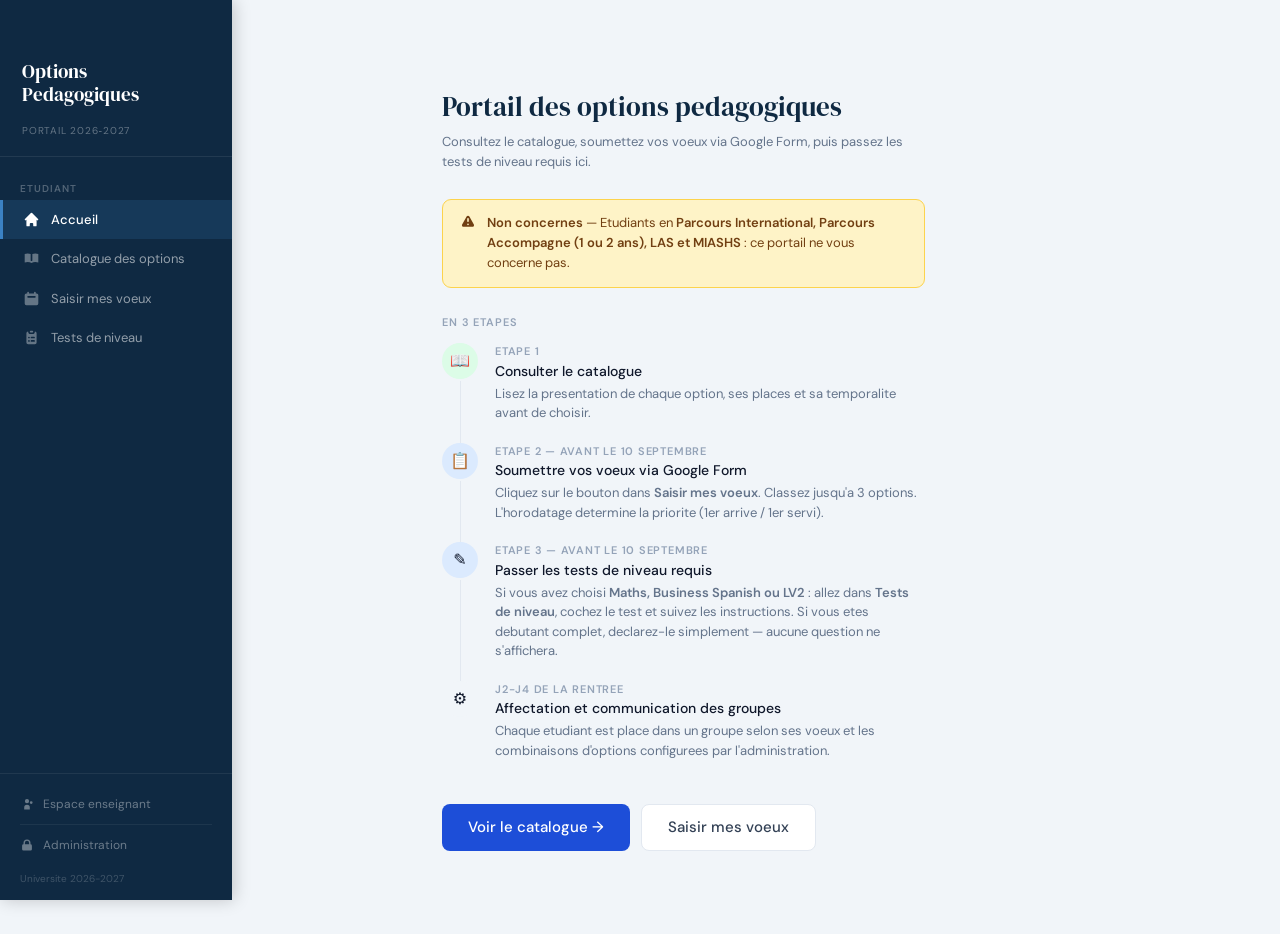
==== docs/plateforme_options.html @ 9e050ef3 "Add files via upload" ====
<!DOCTYPE html>
<html xmlns="http://www.w3.org/1999/xhtml" lang="en" xml:lang="en"><head>

<meta charset="utf-8">
<meta name="generator" content="quarto-1.8.25">

<meta name="viewport" content="width=device-width, initial-scale=1.0, user-scalable=yes">


<title>Portail Options Pédagogiques 2026-2027 – Options Pédagogiques 2026-2027</title>
<style>
code{white-space: pre-wrap;}
span.smallcaps{font-variant: small-caps;}
div.columns{display: flex; gap: min(4vw, 1.5em);}
div.column{flex: auto; overflow-x: auto;}
div.hanging-indent{margin-left: 1.5em; text-indent: -1.5em;}
ul.task-list{list-style: none;}
ul.task-list li input[type="checkbox"] {
width: 0.8em;
margin: 0 0.8em 0.2em -1em;  vertical-align: middle;
}
</style>


<script>const headroomChanged = new CustomEvent("quarto-hrChanged", {
  detail: {},
  bubbles: true,
  cancelable: false,
  composed: false,
});

const announceDismiss = () => {
  const annEl = window.document.getElementById("quarto-announcement");
  if (annEl) {
    annEl.remove();

    const annId = annEl.getAttribute("data-announcement-id");
    window.localStorage.setItem(`quarto-announce-${annId}`, "true");
  }
};

const announceRegister = () => {
  const annEl = window.document.getElementById("quarto-announcement");
  if (annEl) {
    const annId = annEl.getAttribute("data-announcement-id");
    const isDismissed =
      window.localStorage.getItem(`quarto-announce-${annId}`) || false;
    if (isDismissed) {
      announceDismiss();
      return;
    } else {
      annEl.classList.remove("hidden");
    }

    const actionEl = annEl.querySelector(".quarto-announcement-action");
    if (actionEl) {
      actionEl.addEventListener("click", function (e) {
        e.preventDefault();
        // Hide the bar immediately
        announceDismiss();
      });
    }
  }
};

window.document.addEventListener("DOMContentLoaded", function () {
  let init = false;

  announceRegister();

  // Manage the back to top button, if one is present.
  let lastScrollTop = window.pageYOffset || document.documentElement.scrollTop;
  const scrollDownBuffer = 5;
  const scrollUpBuffer = 35;
  const btn = document.getElementById("quarto-back-to-top");
  const hideBackToTop = () => {
    btn.style.display = "none";
  };
  const showBackToTop = () => {
    btn.style.display = "inline-block";
  };
  if (btn) {
    window.document.addEventListener(
      "scroll",
      function () {
        const currentScrollTop =
          window.pageYOffset || document.documentElement.scrollTop;

        // Shows and hides the button 'intelligently' as the user scrolls
        if (currentScrollTop - scrollDownBuffer > lastScrollTop) {
          hideBackToTop();
          lastScrollTop = currentScrollTop <= 0 ? 0 : currentScrollTop;
        } else if (currentScrollTop < lastScrollTop - scrollUpBuffer) {
          showBackToTop();
          lastScrollTop = currentScrollTop <= 0 ? 0 : currentScrollTop;
        }

        // Show the button at the bottom, hides it at the top
        if (currentScrollTop <= 0) {
          hideBackToTop();
        } else if (
          window.innerHeight + currentScrollTop >=
          document.body.offsetHeight
        ) {
          showBackToTop();
        }
      },
      false
    );
  }

  function throttle(func, wait) {
    var timeout;
    return function () {
      const context = this;
      const args = arguments;
      const later = function () {
        clearTimeout(timeout);
        timeout = null;
        func.apply(context, args);
      };

      if (!timeout) {
        timeout = setTimeout(later, wait);
      }
    };
  }

  function headerOffset() {
    // Set an offset if there is are fixed top navbar
    const headerEl = window.document.querySelector("header.fixed-top");
    if (headerEl) {
      return headerEl.clientHeight;
    } else {
      return 0;
    }
  }

  function footerOffset() {
    const footerEl = window.document.querySelector("footer.footer");
    if (footerEl) {
      return footerEl.clientHeight;
    } else {
      return 0;
    }
  }

  function dashboardOffset() {
    const dashboardNavEl = window.document.getElementById(
      "quarto-dashboard-header"
    );
    if (dashboardNavEl !== null) {
      return dashboardNavEl.clientHeight;
    } else {
      return 0;
    }
  }

  function updateDocumentOffsetWithoutAnimation() {
    updateDocumentOffset(false);
  }

  function updateDocumentOffset(animated) {
    // set body offset
    const topOffset = headerOffset();
    const bodyOffset = topOffset + footerOffset() + dashboardOffset();
    const bodyEl = window.document.body;
    bodyEl.setAttribute("data-bs-offset", topOffset);
    bodyEl.style.paddingTop = topOffset + "px";

    // deal with sidebar offsets
    const sidebars = window.document.querySelectorAll(
      ".sidebar, .headroom-target"
    );
    sidebars.forEach((sidebar) => {
      if (!animated) {
        sidebar.classList.add("notransition");
        // Remove the no transition class after the animation has time to complete
        setTimeout(function () {
          sidebar.classList.remove("notransition");
        }, 201);
      }

      if (window.Headroom && sidebar.classList.contains("sidebar-unpinned")) {
        sidebar.style.top = "0";
        sidebar.style.maxHeight = "100vh";
      } else {
        sidebar.style.top = topOffset + "px";
        sidebar.style.maxHeight = "calc(100vh - " + topOffset + "px)";
      }
    });

    // allow space for footer
    const mainContainer = window.document.querySelector(".quarto-container");
    if (mainContainer) {
      mainContainer.style.minHeight = "calc(100vh - " + bodyOffset + "px)";
    }

    // link offset
    let linkStyle = window.document.querySelector("#quarto-target-style");
    if (!linkStyle) {
      linkStyle = window.document.createElement("style");
      linkStyle.setAttribute("id", "quarto-target-style");
      window.document.head.appendChild(linkStyle);
    }
    while (linkStyle.firstChild) {
      linkStyle.removeChild(linkStyle.firstChild);
    }
    if (topOffset > 0) {
      linkStyle.appendChild(
        window.document.createTextNode(`
      section:target::before {
        content: "";
        display: block;
        height: ${topOffset}px;
        margin: -${topOffset}px 0 0;
      }`)
      );
    }
    if (init) {
      window.dispatchEvent(headroomChanged);
    }
    init = true;
  }

  // initialize headroom
  var header = window.document.querySelector("#quarto-header");
  if (header && window.Headroom) {
    const headroom = new window.Headroom(header, {
      tolerance: 5,
      onPin: function () {
        const sidebars = window.document.querySelectorAll(
          ".sidebar, .headroom-target"
        );
        sidebars.forEach((sidebar) => {
          sidebar.classList.remove("sidebar-unpinned");
        });
        updateDocumentOffset();
      },
      onUnpin: function () {
        const sidebars = window.document.querySelectorAll(
          ".sidebar, .headroom-target"
        );
        sidebars.forEach((sidebar) => {
          sidebar.classList.add("sidebar-unpinned");
        });
        updateDocumentOffset();
      },
    });
    headroom.init();

    let frozen = false;
    window.quartoToggleHeadroom = function () {
      if (frozen) {
        headroom.unfreeze();
        frozen = false;
      } else {
        headroom.freeze();
        frozen = true;
      }
    };
  }

  window.addEventListener(
    "hashchange",
    function (e) {
      if (
        getComputedStyle(document.documentElement).scrollBehavior !== "smooth"
      ) {
        window.scrollTo(0, window.pageYOffset - headerOffset());
      }
    },
    false
  );

  // Observe size changed for the header
  const headerEl = window.document.querySelector("header.fixed-top");
  if (headerEl && window.ResizeObserver) {
    const observer = new window.ResizeObserver(() => {
      setTimeout(updateDocumentOffsetWithoutAnimation, 0);
    });
    observer.observe(headerEl, {
      attributes: true,
      childList: true,
      characterData: true,
    });
  } else {
    window.addEventListener(
      "resize",
      throttle(updateDocumentOffsetWithoutAnimation, 50)
    );
  }
  setTimeout(updateDocumentOffsetWithoutAnimation, 250);

  // fixup index.html links if we aren't on the filesystem
  if (window.location.protocol !== "file:") {
    const links = window.document.querySelectorAll("a");
    for (let i = 0; i < links.length; i++) {
      if (links[i].href) {
        links[i].dataset.originalHref = links[i].href;
        links[i].href = links[i].href.replace(/\/index\.html/, "/");
      }
    }

    // Fixup any sharing links that require urls
    // Append url to any sharing urls
    const sharingLinks = window.document.querySelectorAll(
      "a.sidebar-tools-main-item, a.quarto-navigation-tool, a.quarto-navbar-tools, a.quarto-navbar-tools-item"
    );
    for (let i = 0; i < sharingLinks.length; i++) {
      const sharingLink = sharingLinks[i];
      const href = sharingLink.getAttribute("href");
      if (href) {
        sharingLink.setAttribute(
          "href",
          href.replace("|url|", window.location.href)
        );
      }
    }

    // Scroll the active navigation item into view, if necessary
    const navSidebar = window.document.querySelector("nav#quarto-sidebar");
    if (navSidebar) {
      // Find the active item
      const activeItem = navSidebar.querySelector("li.sidebar-item a.active");
      if (activeItem) {
        // Wait for the scroll height and height to resolve by observing size changes on the
        // nav element that is scrollable
        const resizeObserver = new ResizeObserver((_entries) => {
          // The bottom of the element
          const elBottom = activeItem.offsetTop;
          const viewBottom = navSidebar.scrollTop + navSidebar.clientHeight;

          // The element height and scroll height are the same, then we are still loading
          if (viewBottom !== navSidebar.scrollHeight) {
            // Determine if the item isn't visible and scroll to it
            if (elBottom >= viewBottom) {
              navSidebar.scrollTop = elBottom;
            }

            // stop observing now since we've completed the scroll
            resizeObserver.unobserve(navSidebar);
          }
        });
        resizeObserver.observe(navSidebar);
      }
    }
  }
});
</script>
<script>/*!
 * clipboard.js v2.0.11
 * https://clipboardjs.com/
 *
 * Licensed MIT © Zeno Rocha
 */
!function(t,e){"object"==typeof exports&&"object"==typeof module?module.exports=e():"function"==typeof define&&define.amd?define([],e):"object"==typeof exports?exports.ClipboardJS=e():t.ClipboardJS=e()}(this,function(){return n={686:function(t,e,n){"use strict";n.d(e,{default:function(){return b}});var e=n(279),i=n.n(e),e=n(370),u=n.n(e),e=n(817),r=n.n(e);function c(t){try{return document.execCommand(t)}catch(t){return}}var a=function(t){t=r()(t);return c("cut"),t};function o(t,e){var n,o,t=(n=t,o="rtl"===document.documentElement.getAttribute("dir"),(t=document.createElement("textarea")).style.fontSize="12pt",t.style.border="0",t.style.padding="0",t.style.margin="0",t.style.position="absolute",t.style[o?"right":"left"]="-9999px",o=window.pageYOffset||document.documentElement.scrollTop,t.style.top="".concat(o,"px"),t.setAttribute("readonly",""),t.value=n,t);return e.container.appendChild(t),e=r()(t),c("copy"),t.remove(),e}var f=function(t){var e=1<arguments.length&&void 0!==arguments[1]?arguments[1]:{container:document.body},n="";return"string"==typeof t?n=o(t,e):t instanceof HTMLInputElement&&!["text","search","url","tel","password"].includes(null==t?void 0:t.type)?n=o(t.value,e):(n=r()(t),c("copy")),n};function l(t){return(l="function"==typeof Symbol&&"symbol"==typeof Symbol.iterator?function(t){return typeof t}:function(t){return t&&"function"==typeof Symbol&&t.constructor===Symbol&&t!==Symbol.prototype?"symbol":typeof t})(t)}var s=function(){var t=0<arguments.length&&void 0!==arguments[0]?arguments[0]:{},e=t.action,n=void 0===e?"copy":e,o=t.container,e=t.target,t=t.text;if("copy"!==n&&"cut"!==n)throw new Error('Invalid "action" value, use either "copy" or "cut"');if(void 0!==e){if(!e||"object"!==l(e)||1!==e.nodeType)throw new Error('Invalid "target" value, use a valid Element');if("copy"===n&&e.hasAttribute("disabled"))throw new Error('Invalid "target" attribute. Please use "readonly" instead of "disabled" attribute');if("cut"===n&&(e.hasAttribute("readonly")||e.hasAttribute("disabled")))throw new Error('Invalid "target" attribute. You can\'t cut text from elements with "readonly" or "disabled" attributes')}return t?f(t,{container:o}):e?"cut"===n?a(e):f(e,{container:o}):void 0};function p(t){return(p="function"==typeof Symbol&&"symbol"==typeof Symbol.iterator?function(t){return typeof t}:function(t){return t&&"function"==typeof Symbol&&t.constructor===Symbol&&t!==Symbol.prototype?"symbol":typeof t})(t)}function d(t,e){for(var n=0;n<e.length;n++){var o=e[n];o.enumerable=o.enumerable||!1,o.configurable=!0,"value"in o&&(o.writable=!0),Object.defineProperty(t,o.key,o)}}function y(t,e){return(y=Object.setPrototypeOf||function(t,e){return t.__proto__=e,t})(t,e)}function h(n){var o=function(){if("undefined"==typeof Reflect||!Reflect.construct)return!1;if(Reflect.construct.sham)return!1;if("function"==typeof Proxy)return!0;try{return Date.prototype.toString.call(Reflect.construct(Date,[],function(){})),!0}catch(t){return!1}}();return function(){var t,e=v(n);return t=o?(t=v(this).constructor,Reflect.construct(e,arguments,t)):e.apply(this,arguments),e=this,!(t=t)||"object"!==p(t)&&"function"!=typeof t?function(t){if(void 0!==t)return t;throw new ReferenceError("this hasn't been initialised - super() hasn't been called")}(e):t}}function v(t){return(v=Object.setPrototypeOf?Object.getPrototypeOf:function(t){return t.__proto__||Object.getPrototypeOf(t)})(t)}function m(t,e){t="data-clipboard-".concat(t);if(e.hasAttribute(t))return e.getAttribute(t)}var b=function(){!function(t,e){if("function"!=typeof e&&null!==e)throw new TypeError("Super expression must either be null or a function");t.prototype=Object.create(e&&e.prototype,{constructor:{value:t,writable:!0,configurable:!0}}),e&&y(t,e)}(r,i());var t,e,n,o=h(r);function r(t,e){var n;return function(t){if(!(t instanceof r))throw new TypeError("Cannot call a class as a function")}(this),(n=o.call(this)).resolveOptions(e),n.listenClick(t),n}return t=r,n=[{key:"copy",value:function(t){var e=1<arguments.length&&void 0!==arguments[1]?arguments[1]:{container:document.body};return f(t,e)}},{key:"cut",value:function(t){return a(t)}},{key:"isSupported",value:function(){var t=0<arguments.length&&void 0!==arguments[0]?arguments[0]:["copy","cut"],t="string"==typeof t?[t]:t,e=!!document.queryCommandSupported;return t.forEach(function(t){e=e&&!!document.queryCommandSupported(t)}),e}}],(e=[{key:"resolveOptions",value:function(){var t=0<arguments.length&&void 0!==arguments[0]?arguments[0]:{};this.action="function"==typeof t.action?t.action:this.defaultAction,this.target="function"==typeof t.target?t.target:this.defaultTarget,this.text="function"==typeof t.text?t.text:this.defaultText,this.container="object"===p(t.container)?t.container:document.body}},{key:"listenClick",value:function(t){var e=this;this.listener=u()(t,"click",function(t){return e.onClick(t)})}},{key:"onClick",value:function(t){var e=t.delegateTarget||t.currentTarget,n=this.action(e)||"copy",t=s({action:n,container:this.container,target:this.target(e),text:this.text(e)});this.emit(t?"success":"error",{action:n,text:t,trigger:e,clearSelection:function(){e&&e.focus(),window.getSelection().removeAllRanges()}})}},{key:"defaultAction",value:function(t){return m("action",t)}},{key:"defaultTarget",value:function(t){t=m("target",t);if(t)return document.querySelector(t)}},{key:"defaultText",value:function(t){return m("text",t)}},{key:"destroy",value:function(){this.listener.destroy()}}])&&d(t.prototype,e),n&&d(t,n),r}()},828:function(t){var e;"undefined"==typeof Element||Element.prototype.matches||((e=Element.prototype).matches=e.matchesSelector||e.mozMatchesSelector||e.msMatchesSelector||e.oMatchesSelector||e.webkitMatchesSelector),t.exports=function(t,e){for(;t&&9!==t.nodeType;){if("function"==typeof t.matches&&t.matches(e))return t;t=t.parentNode}}},438:function(t,e,n){var u=n(828);function i(t,e,n,o,r){var i=function(e,n,t,o){return function(t){t.delegateTarget=u(t.target,n),t.delegateTarget&&o.call(e,t)}}.apply(this,arguments);return t.addEventListener(n,i,r),{destroy:function(){t.removeEventListener(n,i,r)}}}t.exports=function(t,e,n,o,r){return"function"==typeof t.addEventListener?i.apply(null,arguments):"function"==typeof n?i.bind(null,document).apply(null,arguments):("string"==typeof t&&(t=document.querySelectorAll(t)),Array.prototype.map.call(t,function(t){return i(t,e,n,o,r)}))}},879:function(t,n){n.node=function(t){return void 0!==t&&t instanceof HTMLElement&&1===t.nodeType},n.nodeList=function(t){var e=Object.prototype.toString.call(t);return void 0!==t&&("[object NodeList]"===e||"[object HTMLCollection]"===e)&&"length"in t&&(0===t.length||n.node(t[0]))},n.string=function(t){return"string"==typeof t||t instanceof String},n.fn=function(t){return"[object Function]"===Object.prototype.toString.call(t)}},370:function(t,e,n){var f=n(879),l=n(438);t.exports=function(t,e,n){if(!t&&!e&&!n)throw new Error("Missing required arguments");if(!f.string(e))throw new TypeError("Second argument must be a String");if(!f.fn(n))throw new TypeError("Third argument must be a Function");if(f.node(t))return c=e,a=n,(u=t).addEventListener(c,a),{destroy:function(){u.removeEventListener(c,a)}};if(f.nodeList(t))return o=t,r=e,i=n,Array.prototype.forEach.call(o,function(t){t.addEventListener(r,i)}),{destroy:function(){Array.prototype.forEach.call(o,function(t){t.removeEventListener(r,i)})}};if(f.string(t))return t=t,e=e,n=n,l(document.body,t,e,n);throw new TypeError("First argument must be a String, HTMLElement, HTMLCollection, or NodeList");var o,r,i,u,c,a}},817:function(t){t.exports=function(t){var e,n="SELECT"===t.nodeName?(t.focus(),t.value):"INPUT"===t.nodeName||"TEXTAREA"===t.nodeName?((e=t.hasAttribute("readonly"))||t.setAttribute("readonly",""),t.select(),t.setSelectionRange(0,t.value.length),e||t.removeAttribute("readonly"),t.value):(t.hasAttribute("contenteditable")&&t.focus(),n=window.getSelection(),(e=document.createRange()).selectNodeContents(t),n.removeAllRanges(),n.addRange(e),n.toString());return n}},279:function(t){function e(){}e.prototype={on:function(t,e,n){var o=this.e||(this.e={});return(o[t]||(o[t]=[])).push({fn:e,ctx:n}),this},once:function(t,e,n){var o=this;function r(){o.off(t,r),e.apply(n,arguments)}return r._=e,this.on(t,r,n)},emit:function(t){for(var e=[].slice.call(arguments,1),n=((this.e||(this.e={}))[t]||[]).slice(),o=0,r=n.length;o<r;o++)n[o].fn.apply(n[o].ctx,e);return this},off:function(t,e){var n=this.e||(this.e={}),o=n[t],r=[];if(o&&e)for(var i=0,u=o.length;i<u;i++)o[i].fn!==e&&o[i].fn._!==e&&r.push(o[i]);return r.length?n[t]=r:delete n[t],this}},t.exports=e,t.exports.TinyEmitter=e}},r={},o.n=function(t){var e=t&&t.__esModule?function(){return t.default}:function(){return t};return o.d(e,{a:e}),e},o.d=function(t,e){for(var n in e)o.o(e,n)&&!o.o(t,n)&&Object.defineProperty(t,n,{enumerable:!0,get:e[n]})},o.o=function(t,e){return Object.prototype.hasOwnProperty.call(t,e)},o(686).default;function o(t){if(r[t])return r[t].exports;var e=r[t]={exports:{}};return n[t](e,e.exports,o),e.exports}var n,r});</script>
<script>/*! @algolia/autocomplete-js 1.19.1 | MIT License | © Algolia, Inc. and contributors | https://github.com/algolia/autocomplete */
!function(e,t){"object"==typeof exports&&"undefined"!=typeof module?t(exports):"function"==typeof define&&define.amd?define(["exports"],t):t((e="undefined"!=typeof globalThis?globalThis:e||self)["@algolia/autocomplete-js"]={})}(this,(function(e){"use strict";function t(e,t){var n=Object.keys(e);if(Object.getOwnPropertySymbols){var r=Object.getOwnPropertySymbols(e);t&&(r=r.filter((function(t){return Object.getOwnPropertyDescriptor(e,t).enumerable}))),n.push.apply(n,r)}return n}function n(e){for(var n=1;n<arguments.length;n++){var r=null!=arguments[n]?arguments[n]:{};n%2?t(Object(r),!0).forEach((function(t){o(e,t,r[t])})):Object.getOwnPropertyDescriptors?Object.defineProperties(e,Object.getOwnPropertyDescriptors(r)):t(Object(r)).forEach((function(t){Object.defineProperty(e,t,Object.getOwnPropertyDescriptor(r,t))}))}return e}function r(e){return r="function"==typeof Symbol&&"symbol"==typeof Symbol.iterator?function(e){return typeof e}:function(e){return e&&"function"==typeof Symbol&&e.constructor===Symbol&&e!==Symbol.prototype?"symbol":typeof e},r(e)}function o(e,t,n){return(t=function(e){var t=function(e,t){if("object"!=typeof e||null===e)return e;var n=e[Symbol.toPrimitive];if(void 0!==n){var r=n.call(e,t||"default");if("object"!=typeof r)return r;throw new TypeError("@@toPrimitive must return a primitive value.")}return("string"===t?String:Number)(e)}(e,"string");return"symbol"==typeof t?t:String(t)}(t))in e?Object.defineProperty(e,t,{value:n,enumerable:!0,configurable:!0,writable:!0}):e[t]=n,e}function i(){return i=Object.assign?Object.assign.bind():function(e){for(var t=1;t<arguments.length;t++){var n=arguments[t];for(var r in n)Object.prototype.hasOwnProperty.call(n,r)&&(e[r]=n[r])}return e},i.apply(this,arguments)}function u(e,t){if(null==e)return{};var n,r,o=function(e,t){if(null==e)return{};var n,r,o={},i=Object.keys(e);for(r=0;r<i.length;r++)n=i[r],t.indexOf(n)>=0||(o[n]=e[n]);return o}(e,t);if(Object.getOwnPropertySymbols){var i=Object.getOwnPropertySymbols(e);for(r=0;r<i.length;r++)n=i[r],t.indexOf(n)>=0||Object.prototype.propertyIsEnumerable.call(e,n)&&(o[n]=e[n])}return o}function a(e,t){return function(e){if(Array.isArray(e))return e}(e)||function(e,t){var n=null==e?null:"undefined"!=typeof Symbol&&e[Symbol.iterator]||e["@@iterator"];if(null!=n){var r,o,i,u,a=[],l=!0,c=!1;try{if(i=(n=n.call(e)).next,0===t){if(Object(n)!==n)return;l=!1}else for(;!(l=(r=i.call(n)).done)&&(a.push(r.value),a.length!==t);l=!0);}catch(e){c=!0,o=e}finally{try{if(!l&&null!=n.return&&(u=n.return(),Object(u)!==u))return}finally{if(c)throw o}}return a}}(e,t)||c(e,t)||function(){throw new TypeError("Invalid attempt to destructure non-iterable instance.\nIn order to be iterable, non-array objects must have a [Symbol.iterator]() method.")}()}function l(e){return function(e){if(Array.isArray(e))return s(e)}(e)||function(e){if("undefined"!=typeof Symbol&&null!=e[Symbol.iterator]||null!=e["@@iterator"])return Array.from(e)}(e)||c(e)||function(){throw new TypeError("Invalid attempt to spread non-iterable instance.\nIn order to be iterable, non-array objects must have a [Symbol.iterator]() method.")}()}function c(e,t){if(e){if("string"==typeof e)return s(e,t);var n=Object.prototype.toString.call(e).slice(8,-1);return"Object"===n&&e.constructor&&(n=e.constructor.name),"Map"===n||"Set"===n?Array.from(e):"Arguments"===n||/^(?:Ui|I)nt(?:8|16|32)(?:Clamped)?Array$/.test(n)?s(e,t):void 0}}function s(e,t){(null==t||t>e.length)&&(t=e.length);for(var n=0,r=new Array(t);n<t;n++)r[n]=e[n];return r}function f(e){return{current:e}}function p(e,t){var n=void 0;return function(){for(var r=arguments.length,o=new Array(r),i=0;i<r;i++)o[i]=arguments[i];n&&clearTimeout(n),n=setTimeout((function(){return e.apply(void 0,o)}),t)}}function m(e){return e.reduce((function(e,t){return e.concat(t)}),[])}var v=0;function d(){return"autocomplete-".concat(v++)}function y(e,t){return t.reduce((function(e,t){return e&&e[t]}),e)}function b(e){return 0===e.collections.length?0:e.collections.reduce((function(e,t){return e+t.items.length}),0)}function g(e){return e!==Object(e)}function h(e,t){if(e===t)return!0;if(g(e)||g(t)||"function"==typeof e||"function"==typeof t)return e===t;if(Object.keys(e).length!==Object.keys(t).length)return!1;for(var n=0,r=Object.keys(e);n<r.length;n++){var o=r[n];if(!(o in t))return!1;if(!h(e[o],t[o]))return!1}return!0}var _=function(){};var O="1.19.1",S=[{segment:"autocomplete-core",version:O}];function j(e){var t=e.item,n=e.items,r=void 0===n?[]:n;return{index:t.__autocomplete_indexName,items:[t],positions:[1+r.findIndex((function(e){return e.objectID===t.objectID}))],queryID:t.__autocomplete_queryID,algoliaSource:["autocomplete"]}}function P(e,t){return function(e){if(Array.isArray(e))return e}(e)||function(e,t){var n=null==e?null:"undefined"!=typeof Symbol&&e[Symbol.iterator]||e["@@iterator"];if(null!=n){var r,o,i,u,a=[],l=!0,c=!1;try{if(i=(n=n.call(e)).next,0===t){if(Object(n)!==n)return;l=!1}else for(;!(l=(r=i.call(n)).done)&&(a.push(r.value),a.length!==t);l=!0);}catch(e){c=!0,o=e}finally{try{if(!l&&null!=n.return&&(u=n.return(),Object(u)!==u))return}finally{if(c)throw o}}return a}}(e,t)||function(e,t){if(!e)return;if("string"==typeof e)return w(e,t);var n=Object.prototype.toString.call(e).slice(8,-1);"Object"===n&&e.constructor&&(n=e.constructor.name);if("Map"===n||"Set"===n)return Array.from(e);if("Arguments"===n||/^(?:Ui|I)nt(?:8|16|32)(?:Clamped)?Array$/.test(n))return w(e,t)}(e,t)||function(){throw new TypeError("Invalid attempt to destructure non-iterable instance.\nIn order to be iterable, non-array objects must have a [Symbol.iterator]() method.")}()}function w(e,t){(null==t||t>e.length)&&(t=e.length);for(var n=0,r=new Array(t);n<t;n++)r[n]=e[n];return r}var I=["items"],A=["items"];function E(e){return E="function"==typeof Symbol&&"symbol"==typeof Symbol.iterator?function(e){return typeof e}:function(e){return e&&"function"==typeof Symbol&&e.constructor===Symbol&&e!==Symbol.prototype?"symbol":typeof e},E(e)}function D(e){return function(e){if(Array.isArray(e))return C(e)}(e)||function(e){if("undefined"!=typeof Symbol&&null!=e[Symbol.iterator]||null!=e["@@iterator"])return Array.from(e)}(e)||function(e,t){if(!e)return;if("string"==typeof e)return C(e,t);var n=Object.prototype.toString.call(e).slice(8,-1);"Object"===n&&e.constructor&&(n=e.constructor.name);if("Map"===n||"Set"===n)return Array.from(e);if("Arguments"===n||/^(?:Ui|I)nt(?:8|16|32)(?:Clamped)?Array$/.test(n))return C(e,t)}(e)||function(){throw new TypeError("Invalid attempt to spread non-iterable instance.\nIn order to be iterable, non-array objects must have a [Symbol.iterator]() method.")}()}function C(e,t){(null==t||t>e.length)&&(t=e.length);for(var n=0,r=new Array(t);n<t;n++)r[n]=e[n];return r}function k(e,t){if(null==e)return{};var n,r,o=function(e,t){if(null==e)return{};var n,r,o={},i=Object.keys(e);for(r=0;r<i.length;r++)n=i[r],t.indexOf(n)>=0||(o[n]=e[n]);return o}(e,t);if(Object.getOwnPropertySymbols){var i=Object.getOwnPropertySymbols(e);for(r=0;r<i.length;r++)n=i[r],t.indexOf(n)>=0||Object.prototype.propertyIsEnumerable.call(e,n)&&(o[n]=e[n])}return o}function x(e,t){var n=Object.keys(e);if(Object.getOwnPropertySymbols){var r=Object.getOwnPropertySymbols(e);t&&(r=r.filter((function(t){return Object.getOwnPropertyDescriptor(e,t).enumerable}))),n.push.apply(n,r)}return n}function N(e){for(var t=1;t<arguments.length;t++){var n=null!=arguments[t]?arguments[t]:{};t%2?x(Object(n),!0).forEach((function(t){T(e,t,n[t])})):Object.getOwnPropertyDescriptors?Object.defineProperties(e,Object.getOwnPropertyDescriptors(n)):x(Object(n)).forEach((function(t){Object.defineProperty(e,t,Object.getOwnPropertyDescriptor(n,t))}))}return e}function T(e,t,n){return(t=function(e){var t=function(e,t){if("object"!==E(e)||null===e)return e;var n=e[Symbol.toPrimitive];if(void 0!==n){var r=n.call(e,t||"default");if("object"!==E(r))return r;throw new TypeError("@@toPrimitive must return a primitive value.")}return("string"===t?String:Number)(e)}(e,"string");return"symbol"===E(t)?t:String(t)}(t))in e?Object.defineProperty(e,t,{value:n,enumerable:!0,configurable:!0,writable:!0}):e[t]=n,e}function q(e){for(var t=arguments.length>1&&void 0!==arguments[1]?arguments[1]:20,n=[],r=0;r<e.objectIDs.length;r+=t)n.push(N(N({},e),{},{objectIDs:e.objectIDs.slice(r,r+t)}));return n}function B(e){return e.map((function(e){var t=e.items,n=k(e,I);return N(N({},n),{},{objectIDs:(null==t?void 0:t.map((function(e){return e.objectID})))||n.objectIDs})}))}function R(e){var t,n,r,o=(t=P((e.version||"").split(".").map(Number),2),n=t[0],r=t[1],n>=3||2===n&&r>=4||1===n&&r>=10);function i(t,n,r){if(o&&void 0!==r){var i=r[0].__autocomplete_algoliaCredentials,u={"X-Algolia-Application-Id":i.appId,"X-Algolia-API-Key":i.apiKey};e.apply(void 0,[t].concat(D(n),[{headers:u}]))}else e.apply(void 0,[t].concat(D(n)))}return{init:function(t,n){e("init",{appId:t,apiKey:n})},setAuthenticatedUserToken:function(t){e("setAuthenticatedUserToken",t)},setUserToken:function(t){e("setUserToken",t)},clickedObjectIDsAfterSearch:function(){for(var e=arguments.length,t=new Array(e),n=0;n<e;n++)t[n]=arguments[n];t.length>0&&i("clickedObjectIDsAfterSearch",B(t),t[0].items)},clickedObjectIDs:function(){for(var e=arguments.length,t=new Array(e),n=0;n<e;n++)t[n]=arguments[n];t.length>0&&i("clickedObjectIDs",B(t),t[0].items)},clickedFilters:function(){for(var t=arguments.length,n=new Array(t),r=0;r<t;r++)n[r]=arguments[r];n.length>0&&e.apply(void 0,["clickedFilters"].concat(n))},convertedObjectIDsAfterSearch:function(){for(var e=arguments.length,t=new Array(e),n=0;n<e;n++)t[n]=arguments[n];t.length>0&&i("convertedObjectIDsAfterSearch",B(t),t[0].items)},convertedObjectIDs:function(){for(var e=arguments.length,t=new Array(e),n=0;n<e;n++)t[n]=arguments[n];t.length>0&&i("convertedObjectIDs",B(t),t[0].items)},convertedFilters:function(){for(var t=arguments.length,n=new Array(t),r=0;r<t;r++)n[r]=arguments[r];n.length>0&&e.apply(void 0,["convertedFilters"].concat(n))},viewedObjectIDs:function(){for(var e=arguments.length,t=new Array(e),n=0;n<e;n++)t[n]=arguments[n];t.length>0&&t.reduce((function(e,t){var n=t.items,r=k(t,A);return[].concat(D(e),D(q(N(N({},r),{},{objectIDs:(null==n?void 0:n.map((function(e){return e.objectID})))||r.objectIDs})).map((function(e){return{items:n,payload:e}}))))}),[]).forEach((function(e){var t=e.items;return i("viewedObjectIDs",[e.payload],t)}))},viewedFilters:function(){for(var t=arguments.length,n=new Array(t),r=0;r<t;r++)n[r]=arguments[r];n.length>0&&e.apply(void 0,["viewedFilters"].concat(n))}}}function L(e){var t=e.items.reduce((function(e,t){var n;return e[t.__autocomplete_indexName]=(null!==(n=e[t.__autocomplete_indexName])&&void 0!==n?n:[]).concat(t),e}),{});return Object.keys(t).map((function(e){return{index:e,items:t[e],algoliaSource:["autocomplete"]}}))}function F(e){return e.objectID&&e.__autocomplete_indexName&&e.__autocomplete_queryID}function U(e){return U="function"==typeof Symbol&&"symbol"==typeof Symbol.iterator?function(e){return typeof e}:function(e){return e&&"function"==typeof Symbol&&e.constructor===Symbol&&e!==Symbol.prototype?"symbol":typeof e},U(e)}function M(e){return function(e){if(Array.isArray(e))return H(e)}(e)||function(e){if("undefined"!=typeof Symbol&&null!=e[Symbol.iterator]||null!=e["@@iterator"])return Array.from(e)}(e)||function(e,t){if(!e)return;if("string"==typeof e)return H(e,t);var n=Object.prototype.toString.call(e).slice(8,-1);"Object"===n&&e.constructor&&(n=e.constructor.name);if("Map"===n||"Set"===n)return Array.from(e);if("Arguments"===n||/^(?:Ui|I)nt(?:8|16|32)(?:Clamped)?Array$/.test(n))return H(e,t)}(e)||function(){throw new TypeError("Invalid attempt to spread non-iterable instance.\nIn order to be iterable, non-array objects must have a [Symbol.iterator]() method.")}()}function H(e,t){(null==t||t>e.length)&&(t=e.length);for(var n=0,r=new Array(t);n<t;n++)r[n]=e[n];return r}function V(e,t){var n=Object.keys(e);if(Object.getOwnPropertySymbols){var r=Object.getOwnPropertySymbols(e);t&&(r=r.filter((function(t){return Object.getOwnPropertyDescriptor(e,t).enumerable}))),n.push.apply(n,r)}return n}function W(e){for(var t=1;t<arguments.length;t++){var n=null!=arguments[t]?arguments[t]:{};t%2?V(Object(n),!0).forEach((function(t){Q(e,t,n[t])})):Object.getOwnPropertyDescriptors?Object.defineProperties(e,Object.getOwnPropertyDescriptors(n)):V(Object(n)).forEach((function(t){Object.defineProperty(e,t,Object.getOwnPropertyDescriptor(n,t))}))}return e}function Q(e,t,n){return(t=function(e){var t=function(e,t){if("object"!==U(e)||null===e)return e;var n=e[Symbol.toPrimitive];if(void 0!==n){var r=n.call(e,t||"default");if("object"!==U(r))return r;throw new TypeError("@@toPrimitive must return a primitive value.")}return("string"===t?String:Number)(e)}(e,"string");return"symbol"===U(t)?t:String(t)}(t))in e?Object.defineProperty(e,t,{value:n,enumerable:!0,configurable:!0,writable:!0}):e[t]=n,e}var K="2.15.0",$="https://cdn.jsdelivr.net/npm/search-insights@".concat(K,"/dist/search-insights.min.js"),z=p((function(e){var t=e.onItemsChange,n=e.items,r=e.insights,o=e.state;t({insights:r,insightsEvents:L({items:n}).map((function(e){return W({eventName:"Items Viewed"},e)})),state:o})}),400);function G(e){var t=function(e){return W({onItemsChange:function(e){var t=e.insights,n=e.insightsEvents,r=e.state;t.viewedObjectIDs.apply(t,M(n.map((function(e){return W(W({},e),{},{algoliaSource:J(e.algoliaSource,r.context)})}))))},onSelect:function(e){var t=e.insights,n=e.insightsEvents,r=e.state;t.clickedObjectIDsAfterSearch.apply(t,M(n.map((function(e){return W(W({},e),{},{algoliaSource:J(e.algoliaSource,r.context)})}))))},onActive:_,__autocomplete_clickAnalytics:!0},e)}(e),n=t.insightsClient,r=t.insightsInitParams,o=t.onItemsChange,i=t.onSelect,u=t.onActive,a=t.__autocomplete_clickAnalytics,l=n;if(n||function(e){if("undefined"!=typeof window)e({window:window})}((function(e){var t=e.window,n=t.AlgoliaAnalyticsObject||"aa";"string"==typeof n&&(l=t[n]),l||(t.AlgoliaAnalyticsObject=n,t[n]||(t[n]=function(){t[n].queue||(t[n].queue=[]);for(var e=arguments.length,r=new Array(e),o=0;o<e;o++)r[o]=arguments[o];t[n].queue.push(r)}),t[n].version=K,l=t[n],function(e){var t="[Autocomplete]: Could not load search-insights.js. Please load it manually following https://alg.li/insights-autocomplete";try{var n=e.document.createElement("script");n.async=!0,n.src=$,n.onerror=function(){console.error(t)},document.body.appendChild(n)}catch(e){console.error(t)}}(t))})),!l)return{};r&&l("init",W({partial:!0},r));var c=R(l),s=f([]),m=p((function(e){var t=e.state;if(t.isOpen){var n=t.collections.reduce((function(e,t){return[].concat(M(e),M(t.items))}),[]).filter(F);h(s.current.map((function(e){return e.objectID})),n.map((function(e){return e.objectID})))||(s.current=n,n.length>0&&z({onItemsChange:o,items:n,insights:c,state:t}))}}),0);return{name:"aa.algoliaInsightsPlugin",subscribe:function(e){var t=e.setContext,n=e.onSelect,r=e.onActive;function o(e){t({algoliaInsightsPlugin:{__algoliaSearchParameters:W(W({},a?{clickAnalytics:!0}:{}),e?{userToken:X(e)}:{}),insights:c}})}l("addAlgoliaAgent","insights-plugin"),o(),l("onUserTokenChange",(function(e){o(e)})),l("getUserToken",null,(function(e,t){o(t)})),n((function(e){var t=e.item,n=e.state,r=e.event,o=e.source;F(t)&&i({state:n,event:r,insights:c,item:t,insightsEvents:[W({eventName:"Item Selected"},j({item:t,items:o.getItems().filter(F)}))]})})),r((function(e){var t=e.item,n=e.source,r=e.state,o=e.event;F(t)&&u({state:r,event:o,insights:c,item:t,insightsEvents:[W({eventName:"Item Active"},j({item:t,items:n.getItems().filter(F)}))]})}))},onStateChange:function(e){var t=e.state;m({state:t})},__autocomplete_pluginOptions:e}}function J(){var e,t=arguments.length>0&&void 0!==arguments[0]?arguments[0]:[],n=arguments.length>1?arguments[1]:void 0;return[].concat(M(t),["autocomplete-internal"],M(null!==(e=n.algoliaInsightsPlugin)&&void 0!==e&&e.__automaticInsights?["autocomplete-automatic"]:[]))}function X(e){return"number"==typeof e?e.toString():e}function Y(e,t){var n=t;return{then:function(t,r){return Y(e.then(ee(t,n,e),ee(r,n,e)),n)},catch:function(t){return Y(e.catch(ee(t,n,e)),n)},finally:function(t){return t&&n.onCancelList.push(t),Y(e.finally(ee(t&&function(){return n.onCancelList=[],t()},n,e)),n)},cancel:function(){n.isCanceled=!0;var e=n.onCancelList;n.onCancelList=[],e.forEach((function(e){e()}))},isCanceled:function(){return!0===n.isCanceled}}}function Z(e){return Y(e,{isCanceled:!1,onCancelList:[]})}function ee(e,t,n){return e?function(n){return t.isCanceled?n:e(n)}:n}var te,ne=!0;function re(e,t,n,r){if(!n)return null;if(e<0&&(null===t||null!==r&&0===t))return n+e;var o=(null===t?-1:t)+e;return o<=-1||o>=n?null===r?null:0:o}function oe(e,t){var n=Object.keys(e);if(Object.getOwnPropertySymbols){var r=Object.getOwnPropertySymbols(e);t&&(r=r.filter((function(t){return Object.getOwnPropertyDescriptor(e,t).enumerable}))),n.push.apply(n,r)}return n}function ie(e){for(var t=1;t<arguments.length;t++){var n=null!=arguments[t]?arguments[t]:{};t%2?oe(Object(n),!0).forEach((function(t){ue(e,t,n[t])})):Object.getOwnPropertyDescriptors?Object.defineProperties(e,Object.getOwnPropertyDescriptors(n)):oe(Object(n)).forEach((function(t){Object.defineProperty(e,t,Object.getOwnPropertyDescriptor(n,t))}))}return e}function ue(e,t,n){return(t=function(e){var t=function(e,t){if("object"!==ae(e)||null===e)return e;var n=e[Symbol.toPrimitive];if(void 0!==n){var r=n.call(e,t||"default");if("object"!==ae(r))return r;throw new TypeError("@@toPrimitive must return a primitive value.")}return("string"===t?String:Number)(e)}(e,"string");return"symbol"===ae(t)?t:String(t)}(t))in e?Object.defineProperty(e,t,{value:n,enumerable:!0,configurable:!0,writable:!0}):e[t]=n,e}function ae(e){return ae="function"==typeof Symbol&&"symbol"==typeof Symbol.iterator?function(e){return typeof e}:function(e){return e&&"function"==typeof Symbol&&e.constructor===Symbol&&e!==Symbol.prototype?"symbol":typeof e},ae(e)}function le(e,t){var n="undefined"!=typeof Symbol&&e[Symbol.iterator]||e["@@iterator"];if(!n){if(Array.isArray(e)||(n=function(e,t){if(!e)return;if("string"==typeof e)return ce(e,t);var n=Object.prototype.toString.call(e).slice(8,-1);"Object"===n&&e.constructor&&(n=e.constructor.name);if("Map"===n||"Set"===n)return Array.from(e);if("Arguments"===n||/^(?:Ui|I)nt(?:8|16|32)(?:Clamped)?Array$/.test(n))return ce(e,t)}(e))||t&&e&&"number"==typeof e.length){n&&(e=n);var r=0,o=function(){};return{s:o,n:function(){return r>=e.length?{done:!0}:{done:!1,value:e[r++]}},e:function(e){throw e},f:o}}throw new TypeError("Invalid attempt to iterate non-iterable instance.\nIn order to be iterable, non-array objects must have a [Symbol.iterator]() method.")}var i,u=!0,a=!1;return{s:function(){n=n.call(e)},n:function(){var e=n.next();return u=e.done,e},e:function(e){a=!0,i=e},f:function(){try{u||null==n.return||n.return()}finally{if(a)throw i}}}}function ce(e,t){(null==t||t>e.length)&&(t=e.length);for(var n=0,r=new Array(t);n<t;n++)r[n]=e[n];return r}var se=function(e,t){var n,r=!1,o=[],i=le(e);try{for(i.s();!(n=i.n()).done;){var u,a,l,c=null===(u=n.value.__autocomplete_pluginOptions)||void 0===u||null===(a=(l=u).awaitSubmit)||void 0===a?void 0:a.call(l);if("number"==typeof c)o.push(c);else if(!0===c){r=!0;break}}}catch(e){i.e(e)}finally{i.f()}return r?t.wait():o.length>0?t.wait(Math.max.apply(Math,o)):void 0};function fe(e){var t=function(e){var t=e.collections.map((function(e){return e.items.length})).reduce((function(e,t,n){var r=(e[n-1]||0)+t;return e.push(r),e}),[]).reduce((function(t,n){return n<=e.activeItemId?t+1:t}),0);return e.collections[t]}(e);if(!t)return null;var n=t.items[function(e){for(var t=e.state,n=e.collection,r=!1,o=0,i=0;!1===r;){var u=t.collections[o];if(u===n){r=!0;break}i+=u.items.length,o++}return t.activeItemId-i}({state:e,collection:t})],r=t.source;return{item:n,itemInputValue:r.getItemInputValue({item:n,state:e}),itemUrl:r.getItemUrl({item:n,state:e}),source:r}}function pe(e,t,n){return[e,null==n?void 0:n.sourceId,t].filter(Boolean).join("-").replace(/\s/g,"")}var me=/((gt|sm)-|galaxy nexus)|samsung[- ]|samsungbrowser/i;function ve(e){return e.nativeEvent||e}function de(e){return de="function"==typeof Symbol&&"symbol"==typeof Symbol.iterator?function(e){return typeof e}:function(e){return e&&"function"==typeof Symbol&&e.constructor===Symbol&&e!==Symbol.prototype?"symbol":typeof e},de(e)}function ye(e,t){var n=Object.keys(e);if(Object.getOwnPropertySymbols){var r=Object.getOwnPropertySymbols(e);t&&(r=r.filter((function(t){return Object.getOwnPropertyDescriptor(e,t).enumerable}))),n.push.apply(n,r)}return n}function be(e,t,n){return(t=function(e){var t=function(e,t){if("object"!==de(e)||null===e)return e;var n=e[Symbol.toPrimitive];if(void 0!==n){var r=n.call(e,t||"default");if("object"!==de(r))return r;throw new TypeError("@@toPrimitive must return a primitive value.")}return("string"===t?String:Number)(e)}(e,"string");return"symbol"===de(t)?t:String(t)}(t))in e?Object.defineProperty(e,t,{value:n,enumerable:!0,configurable:!0,writable:!0}):e[t]=n,e}function ge(e,t,n){var r,o=t.initialState;return{getState:function(){return o},dispatch:function(r,i){var u=function(e){for(var t=1;t<arguments.length;t++){var n=null!=arguments[t]?arguments[t]:{};t%2?ye(Object(n),!0).forEach((function(t){be(e,t,n[t])})):Object.getOwnPropertyDescriptors?Object.defineProperties(e,Object.getOwnPropertyDescriptors(n)):ye(Object(n)).forEach((function(t){Object.defineProperty(e,t,Object.getOwnPropertyDescriptor(n,t))}))}return e}({},o);o=e(o,{type:r,props:t,payload:i}),n({state:o,prevState:u})},pendingRequests:(r=[],{add:function(e){return r.push(e),e.finally((function(){r=r.filter((function(t){return t!==e}))}))},cancelAll:function(){r.forEach((function(e){return e.cancel()}))},isEmpty:function(){return 0===r.length},wait:function(e){return ne?(ne=!1,te=e?Promise.race([Promise.all(r),new Promise((function(t){return setTimeout(t,e)}))]):Promise.all(r),te.then((function(){ne=!0}))):te}})}}function he(e){return he="function"==typeof Symbol&&"symbol"==typeof Symbol.iterator?function(e){return typeof e}:function(e){return e&&"function"==typeof Symbol&&e.constructor===Symbol&&e!==Symbol.prototype?"symbol":typeof e},he(e)}function _e(e,t){var n=Object.keys(e);if(Object.getOwnPropertySymbols){var r=Object.getOwnPropertySymbols(e);t&&(r=r.filter((function(t){return Object.getOwnPropertyDescriptor(e,t).enumerable}))),n.push.apply(n,r)}return n}function Oe(e){for(var t=1;t<arguments.length;t++){var n=null!=arguments[t]?arguments[t]:{};t%2?_e(Object(n),!0).forEach((function(t){Se(e,t,n[t])})):Object.getOwnPropertyDescriptors?Object.defineProperties(e,Object.getOwnPropertyDescriptors(n)):_e(Object(n)).forEach((function(t){Object.defineProperty(e,t,Object.getOwnPropertyDescriptor(n,t))}))}return e}function Se(e,t,n){return(t=function(e){var t=function(e,t){if("object"!==he(e)||null===e)return e;var n=e[Symbol.toPrimitive];if(void 0!==n){var r=n.call(e,t||"default");if("object"!==he(r))return r;throw new TypeError("@@toPrimitive must return a primitive value.")}return("string"===t?String:Number)(e)}(e,"string");return"symbol"===he(t)?t:String(t)}(t))in e?Object.defineProperty(e,t,{value:n,enumerable:!0,configurable:!0,writable:!0}):e[t]=n,e}function je(e){return je="function"==typeof Symbol&&"symbol"==typeof Symbol.iterator?function(e){return typeof e}:function(e){return e&&"function"==typeof Symbol&&e.constructor===Symbol&&e!==Symbol.prototype?"symbol":typeof e},je(e)}function Pe(e){return function(e){if(Array.isArray(e))return we(e)}(e)||function(e){if("undefined"!=typeof Symbol&&null!=e[Symbol.iterator]||null!=e["@@iterator"])return Array.from(e)}(e)||function(e,t){if(!e)return;if("string"==typeof e)return we(e,t);var n=Object.prototype.toString.call(e).slice(8,-1);"Object"===n&&e.constructor&&(n=e.constructor.name);if("Map"===n||"Set"===n)return Array.from(e);if("Arguments"===n||/^(?:Ui|I)nt(?:8|16|32)(?:Clamped)?Array$/.test(n))return we(e,t)}(e)||function(){throw new TypeError("Invalid attempt to spread non-iterable instance.\nIn order to be iterable, non-array objects must have a [Symbol.iterator]() method.")}()}function we(e,t){(null==t||t>e.length)&&(t=e.length);for(var n=0,r=new Array(t);n<t;n++)r[n]=e[n];return r}function Ie(e,t){var n=Object.keys(e);if(Object.getOwnPropertySymbols){var r=Object.getOwnPropertySymbols(e);t&&(r=r.filter((function(t){return Object.getOwnPropertyDescriptor(e,t).enumerable}))),n.push.apply(n,r)}return n}function Ae(e){for(var t=1;t<arguments.length;t++){var n=null!=arguments[t]?arguments[t]:{};t%2?Ie(Object(n),!0).forEach((function(t){Ee(e,t,n[t])})):Object.getOwnPropertyDescriptors?Object.defineProperties(e,Object.getOwnPropertyDescriptors(n)):Ie(Object(n)).forEach((function(t){Object.defineProperty(e,t,Object.getOwnPropertyDescriptor(n,t))}))}return e}function Ee(e,t,n){return(t=function(e){var t=function(e,t){if("object"!==je(e)||null===e)return e;var n=e[Symbol.toPrimitive];if(void 0!==n){var r=n.call(e,t||"default");if("object"!==je(r))return r;throw new TypeError("@@toPrimitive must return a primitive value.")}return("string"===t?String:Number)(e)}(e,"string");return"symbol"===je(t)?t:String(t)}(t))in e?Object.defineProperty(e,t,{value:n,enumerable:!0,configurable:!0,writable:!0}):e[t]=n,e}function De(e,t){var n,r="undefined"!=typeof window?window:{},o=e.plugins||[];return Ae(Ae({debug:!1,openOnFocus:!1,enterKeyHint:void 0,ignoreCompositionEvents:!1,placeholder:"",autoFocus:!1,defaultActiveItemId:null,stallThreshold:300,insights:void 0,environment:r,shouldPanelOpen:function(e){return b(e.state)>0},reshape:function(e){return e.sources}},e),{},{id:null!==(n=e.id)&&void 0!==n?n:d(),plugins:o,initialState:Ae({activeItemId:null,query:"",completion:null,collections:[],isOpen:!1,status:"idle",context:{}},e.initialState),onStateChange:function(t){var n;null===(n=e.onStateChange)||void 0===n||n.call(e,t),o.forEach((function(e){var n;return null===(n=e.onStateChange)||void 0===n?void 0:n.call(e,t)}))},onSubmit:function(t){var n;null===(n=e.onSubmit)||void 0===n||n.call(e,t),o.forEach((function(e){var n;return null===(n=e.onSubmit)||void 0===n?void 0:n.call(e,t)}))},onReset:function(t){var n;null===(n=e.onReset)||void 0===n||n.call(e,t),o.forEach((function(e){var n;return null===(n=e.onReset)||void 0===n?void 0:n.call(e,t)}))},getSources:function(n){return Promise.all([].concat(Pe(o.map((function(e){return e.getSources}))),[e.getSources]).filter(Boolean).map((function(e){return function(e,t){var n=[];return Promise.resolve(e(t)).then((function(e){return Promise.all(e.filter((function(e){return Boolean(e)})).map((function(e){if(e.sourceId,n.includes(e.sourceId))throw new Error("[Autocomplete] The `sourceId` ".concat(JSON.stringify(e.sourceId)," is not unique."));n.push(e.sourceId);var t={getItemInputValue:function(e){return e.state.query},getItemUrl:function(){},onSelect:function(e){(0,e.setIsOpen)(!1)},onActive:_,onResolve:_};Object.keys(t).forEach((function(e){t[e].__default=!0}));var r=ie(ie({},t),e);return Promise.resolve(r)})))}))}(e,n)}))).then((function(e){return m(e)})).then((function(e){return e.map((function(e){return Ae(Ae({},e),{},{onSelect:function(n){e.onSelect(n),t.forEach((function(e){var t;return null===(t=e.onSelect)||void 0===t?void 0:t.call(e,n)}))},onActive:function(n){e.onActive(n),t.forEach((function(e){var t;return null===(t=e.onActive)||void 0===t?void 0:t.call(e,n)}))},onResolve:function(n){e.onResolve(n),t.forEach((function(e){var t;return null===(t=e.onResolve)||void 0===t?void 0:t.call(e,n)}))}})}))}))},navigator:Ae({navigate:function(e){var t=e.itemUrl;r.location.assign(t)},navigateNewTab:function(e){var t=e.itemUrl,n=r.open(t,"_blank","noopener");null==n||n.focus()},navigateNewWindow:function(e){var t=e.itemUrl;r.open(t,"_blank","noopener")}},e.navigator)})}function Ce(e){return Ce="function"==typeof Symbol&&"symbol"==typeof Symbol.iterator?function(e){return typeof e}:function(e){return e&&"function"==typeof Symbol&&e.constructor===Symbol&&e!==Symbol.prototype?"symbol":typeof e},Ce(e)}function ke(e,t){var n=Object.keys(e);if(Object.getOwnPropertySymbols){var r=Object.getOwnPropertySymbols(e);t&&(r=r.filter((function(t){return Object.getOwnPropertyDescriptor(e,t).enumerable}))),n.push.apply(n,r)}return n}function xe(e){for(var t=1;t<arguments.length;t++){var n=null!=arguments[t]?arguments[t]:{};t%2?ke(Object(n),!0).forEach((function(t){Ne(e,t,n[t])})):Object.getOwnPropertyDescriptors?Object.defineProperties(e,Object.getOwnPropertyDescriptors(n)):ke(Object(n)).forEach((function(t){Object.defineProperty(e,t,Object.getOwnPropertyDescriptor(n,t))}))}return e}function Ne(e,t,n){return(t=function(e){var t=function(e,t){if("object"!==Ce(e)||null===e)return e;var n=e[Symbol.toPrimitive];if(void 0!==n){var r=n.call(e,t||"default");if("object"!==Ce(r))return r;throw new TypeError("@@toPrimitive must return a primitive value.")}return("string"===t?String:Number)(e)}(e,"string");return"symbol"===Ce(t)?t:String(t)}(t))in e?Object.defineProperty(e,t,{value:n,enumerable:!0,configurable:!0,writable:!0}):e[t]=n,e}function Te(e){return Te="function"==typeof Symbol&&"symbol"==typeof Symbol.iterator?function(e){return typeof e}:function(e){return e&&"function"==typeof Symbol&&e.constructor===Symbol&&e!==Symbol.prototype?"symbol":typeof e},Te(e)}function qe(e,t){var n=Object.keys(e);if(Object.getOwnPropertySymbols){var r=Object.getOwnPropertySymbols(e);t&&(r=r.filter((function(t){return Object.getOwnPropertyDescriptor(e,t).enumerable}))),n.push.apply(n,r)}return n}function Be(e){for(var t=1;t<arguments.length;t++){var n=null!=arguments[t]?arguments[t]:{};t%2?qe(Object(n),!0).forEach((function(t){Re(e,t,n[t])})):Object.getOwnPropertyDescriptors?Object.defineProperties(e,Object.getOwnPropertyDescriptors(n)):qe(Object(n)).forEach((function(t){Object.defineProperty(e,t,Object.getOwnPropertyDescriptor(n,t))}))}return e}function Re(e,t,n){return(t=function(e){var t=function(e,t){if("object"!==Te(e)||null===e)return e;var n=e[Symbol.toPrimitive];if(void 0!==n){var r=n.call(e,t||"default");if("object"!==Te(r))return r;throw new TypeError("@@toPrimitive must return a primitive value.")}return("string"===t?String:Number)(e)}(e,"string");return"symbol"===Te(t)?t:String(t)}(t))in e?Object.defineProperty(e,t,{value:n,enumerable:!0,configurable:!0,writable:!0}):e[t]=n,e}function Le(e){return function(e){if(Array.isArray(e))return Fe(e)}(e)||function(e){if("undefined"!=typeof Symbol&&null!=e[Symbol.iterator]||null!=e["@@iterator"])return Array.from(e)}(e)||function(e,t){if(!e)return;if("string"==typeof e)return Fe(e,t);var n=Object.prototype.toString.call(e).slice(8,-1);"Object"===n&&e.constructor&&(n=e.constructor.name);if("Map"===n||"Set"===n)return Array.from(e);if("Arguments"===n||/^(?:Ui|I)nt(?:8|16|32)(?:Clamped)?Array$/.test(n))return Fe(e,t)}(e)||function(){throw new TypeError("Invalid attempt to spread non-iterable instance.\nIn order to be iterable, non-array objects must have a [Symbol.iterator]() method.")}()}function Fe(e,t){(null==t||t>e.length)&&(t=e.length);for(var n=0,r=new Array(t);n<t;n++)r[n]=e[n];return r}function Ue(e){return Boolean(e.execute)}function Me(e,t,n){if(o=e,Boolean(null==o?void 0:o.execute)){var r="algolia"===e.requesterId?Object.assign.apply(Object,[{}].concat(Le(Object.keys(n.context).map((function(e){var t;return null===(t=n.context[e])||void 0===t?void 0:t.__algoliaSearchParameters}))))):{};return Be(Be({},e),{},{requests:e.queries.map((function(n){return{query:"algolia"===e.requesterId?Be(Be({},n),{},{params:Be(Be({},r),n.params)}):n,sourceId:t,transformResponse:e.transformResponse}}))})}var o;return{items:e,sourceId:t}}function He(e){var t=e.reduce((function(e,t){if(!Ue(t))return e.push(t),e;var n=t.searchClient,r=t.execute,o=t.requesterId,i=t.requests,u=e.find((function(e){return Ue(t)&&Ue(e)&&e.searchClient===n&&Boolean(o)&&e.requesterId===o}));if(u){var a;(a=u.items).push.apply(a,Le(i))}else{var l={execute:r,requesterId:o,items:i,searchClient:n};e.push(l)}return e}),[]).map((function(e){if(!Ue(e))return Promise.resolve(e);var t=e,n=t.execute,r=t.items;return n({searchClient:t.searchClient,requests:r})}));return Promise.all(t).then((function(e){return m(e)}))}function Ve(e,t,n){return t.map((function(t){var r,o=e.filter((function(e){return e.sourceId===t.sourceId})),i=o.map((function(e){return e.items})),u=o[0].transformResponse,a=u?u({results:r=i,hits:r.map((function(e){return e.hits})).filter(Boolean),facetHits:r.map((function(e){var t;return null===(t=e.facetHits)||void 0===t?void 0:t.map((function(e){return{label:e.value,count:e.count,_highlightResult:{label:{value:e.highlighted}}}}))})).filter(Boolean)}):i;return t.onResolve({source:t,results:i,items:a,state:n.getState()}),a.every(Boolean),'The `getItems` function from source "'.concat(t.sourceId,'" must return an array of items but returned ').concat(JSON.stringify(void 0),".\n\nDid you forget to return items?\n\nSee: https://www.algolia.com/doc/ui-libraries/autocomplete/core-concepts/sources/#param-getitems"),{source:t,items:a}}))}function We(e){return We="function"==typeof Symbol&&"symbol"==typeof Symbol.iterator?function(e){return typeof e}:function(e){return e&&"function"==typeof Symbol&&e.constructor===Symbol&&e!==Symbol.prototype?"symbol":typeof e},We(e)}var Qe=["event","nextState","props","query","refresh","store"];function Ke(e,t){var n=Object.keys(e);if(Object.getOwnPropertySymbols){var r=Object.getOwnPropertySymbols(e);t&&(r=r.filter((function(t){return Object.getOwnPropertyDescriptor(e,t).enumerable}))),n.push.apply(n,r)}return n}function $e(e){for(var t=1;t<arguments.length;t++){var n=null!=arguments[t]?arguments[t]:{};t%2?Ke(Object(n),!0).forEach((function(t){ze(e,t,n[t])})):Object.getOwnPropertyDescriptors?Object.defineProperties(e,Object.getOwnPropertyDescriptors(n)):Ke(Object(n)).forEach((function(t){Object.defineProperty(e,t,Object.getOwnPropertyDescriptor(n,t))}))}return e}function ze(e,t,n){return(t=function(e){var t=function(e,t){if("object"!==We(e)||null===e)return e;var n=e[Symbol.toPrimitive];if(void 0!==n){var r=n.call(e,t||"default");if("object"!==We(r))return r;throw new TypeError("@@toPrimitive must return a primitive value.")}return("string"===t?String:Number)(e)}(e,"string");return"symbol"===We(t)?t:String(t)}(t))in e?Object.defineProperty(e,t,{value:n,enumerable:!0,configurable:!0,writable:!0}):e[t]=n,e}function Ge(e,t){if(null==e)return{};var n,r,o=function(e,t){if(null==e)return{};var n,r,o={},i=Object.keys(e);for(r=0;r<i.length;r++)n=i[r],t.indexOf(n)>=0||(o[n]=e[n]);return o}(e,t);if(Object.getOwnPropertySymbols){var i=Object.getOwnPropertySymbols(e);for(r=0;r<i.length;r++)n=i[r],t.indexOf(n)>=0||Object.prototype.propertyIsEnumerable.call(e,n)&&(o[n]=e[n])}return o}var Je,Xe,Ye,Ze=null,et=(Je=-1,Xe=-1,Ye=void 0,function(e){var t=++Je;return Promise.resolve(e).then((function(e){return Ye&&t<Xe?Ye:(Xe=t,Ye=e,e)}))});function tt(e){var t=e.event,n=e.nextState,r=void 0===n?{}:n,o=e.props,i=e.query,u=e.refresh,a=e.store,l=Ge(e,Qe);Ze&&o.environment.clearTimeout(Ze);var c=l.setCollections,s=l.setIsOpen,f=l.setQuery,p=l.setActiveItemId,v=l.setStatus,d=l.setContext;if(f(i),p(o.defaultActiveItemId),!i&&!1===o.openOnFocus){var y,b=a.getState().collections.map((function(e){return $e($e({},e),{},{items:[]})}));v("idle"),c(b),s(null!==(y=r.isOpen)&&void 0!==y?y:o.shouldPanelOpen({state:a.getState()}));var g=Z(et(b).then((function(){return Promise.resolve()})));return a.pendingRequests.add(g)}v("loading"),Ze=o.environment.setTimeout((function(){v("stalled")}),o.stallThreshold);var h=Z(et(o.getSources($e({query:i,refresh:u,state:a.getState()},l)).then((function(e){return Promise.all(e.map((function(e){return Promise.resolve(e.getItems($e({query:i,refresh:u,state:a.getState()},l))).then((function(t){return Me(t,e.sourceId,a.getState())}))}))).then(He).then((function(t){var n,r=t.some((function(e){return function(e){return!Array.isArray(e)&&Boolean(null==e?void 0:e._automaticInsights)}(e.items)}));r&&d({algoliaInsightsPlugin:$e($e({},(null===(n=a.getState().context)||void 0===n?void 0:n.algoliaInsightsPlugin)||{}),{},{__automaticInsights:r})});return Ve(t,e,a)})).then((function(e){return function(e){var t=e.collections,n=e.props,r=e.state,o=t.reduce((function(e,t){return xe(xe({},e),{},Ne({},t.source.sourceId,xe(xe({},t.source),{},{getItems:function(){return m(t.items)}})))}),{}),i=n.plugins.reduce((function(e,t){return t.reshape?t.reshape(e):e}),{sourcesBySourceId:o,state:r}).sourcesBySourceId;return m(n.reshape({sourcesBySourceId:i,sources:Object.values(i),state:r})).filter(Boolean).map((function(e){return{source:e,items:e.getItems()}}))}({collections:e,props:o,state:a.getState()})}))})))).then((function(e){var n;v("idle"),c(e);var f=o.shouldPanelOpen({state:a.getState()});s(null!==(n=r.isOpen)&&void 0!==n?n:o.openOnFocus&&!i&&f||f);var p=fe(a.getState());if(null!==a.getState().activeItemId&&p){var m=p.item,d=p.itemInputValue,y=p.itemUrl,b=p.source;b.onActive($e({event:t,item:m,itemInputValue:d,itemUrl:y,refresh:u,source:b,state:a.getState()},l))}})).finally((function(){v("idle"),Ze&&o.environment.clearTimeout(Ze)}));return a.pendingRequests.add(h)}function nt(e){return nt="function"==typeof Symbol&&"symbol"==typeof Symbol.iterator?function(e){return typeof e}:function(e){return e&&"function"==typeof Symbol&&e.constructor===Symbol&&e!==Symbol.prototype?"symbol":typeof e},nt(e)}var rt=["event","props","refresh","store"];function ot(e,t){var n=Object.keys(e);if(Object.getOwnPropertySymbols){var r=Object.getOwnPropertySymbols(e);t&&(r=r.filter((function(t){return Object.getOwnPropertyDescriptor(e,t).enumerable}))),n.push.apply(n,r)}return n}function it(e){for(var t=1;t<arguments.length;t++){var n=null!=arguments[t]?arguments[t]:{};t%2?ot(Object(n),!0).forEach((function(t){ut(e,t,n[t])})):Object.getOwnPropertyDescriptors?Object.defineProperties(e,Object.getOwnPropertyDescriptors(n)):ot(Object(n)).forEach((function(t){Object.defineProperty(e,t,Object.getOwnPropertyDescriptor(n,t))}))}return e}function ut(e,t,n){return(t=function(e){var t=function(e,t){if("object"!==nt(e)||null===e)return e;var n=e[Symbol.toPrimitive];if(void 0!==n){var r=n.call(e,t||"default");if("object"!==nt(r))return r;throw new TypeError("@@toPrimitive must return a primitive value.")}return("string"===t?String:Number)(e)}(e,"string");return"symbol"===nt(t)?t:String(t)}(t))in e?Object.defineProperty(e,t,{value:n,enumerable:!0,configurable:!0,writable:!0}):e[t]=n,e}function at(e,t){if(null==e)return{};var n,r,o=function(e,t){if(null==e)return{};var n,r,o={},i=Object.keys(e);for(r=0;r<i.length;r++)n=i[r],t.indexOf(n)>=0||(o[n]=e[n]);return o}(e,t);if(Object.getOwnPropertySymbols){var i=Object.getOwnPropertySymbols(e);for(r=0;r<i.length;r++)n=i[r],t.indexOf(n)>=0||Object.prototype.propertyIsEnumerable.call(e,n)&&(o[n]=e[n])}return o}function lt(e){return lt="function"==typeof Symbol&&"symbol"==typeof Symbol.iterator?function(e){return typeof e}:function(e){return e&&"function"==typeof Symbol&&e.constructor===Symbol&&e!==Symbol.prototype?"symbol":typeof e},lt(e)}var ct=["props","refresh","store"],st=["inputElement","formElement","panelElement"],ft=["inputElement"],pt=["inputElement","maxLength"],mt=["source"],vt=["item","source"];function dt(e,t){var n=Object.keys(e);if(Object.getOwnPropertySymbols){var r=Object.getOwnPropertySymbols(e);t&&(r=r.filter((function(t){return Object.getOwnPropertyDescriptor(e,t).enumerable}))),n.push.apply(n,r)}return n}function yt(e){for(var t=1;t<arguments.length;t++){var n=null!=arguments[t]?arguments[t]:{};t%2?dt(Object(n),!0).forEach((function(t){bt(e,t,n[t])})):Object.getOwnPropertyDescriptors?Object.defineProperties(e,Object.getOwnPropertyDescriptors(n)):dt(Object(n)).forEach((function(t){Object.defineProperty(e,t,Object.getOwnPropertyDescriptor(n,t))}))}return e}function bt(e,t,n){return(t=function(e){var t=function(e,t){if("object"!==lt(e)||null===e)return e;var n=e[Symbol.toPrimitive];if(void 0!==n){var r=n.call(e,t||"default");if("object"!==lt(r))return r;throw new TypeError("@@toPrimitive must return a primitive value.")}return("string"===t?String:Number)(e)}(e,"string");return"symbol"===lt(t)?t:String(t)}(t))in e?Object.defineProperty(e,t,{value:n,enumerable:!0,configurable:!0,writable:!0}):e[t]=n,e}function gt(e,t){if(null==e)return{};var n,r,o=function(e,t){if(null==e)return{};var n,r,o={},i=Object.keys(e);for(r=0;r<i.length;r++)n=i[r],t.indexOf(n)>=0||(o[n]=e[n]);return o}(e,t);if(Object.getOwnPropertySymbols){var i=Object.getOwnPropertySymbols(e);for(r=0;r<i.length;r++)n=i[r],t.indexOf(n)>=0||Object.prototype.propertyIsEnumerable.call(e,n)&&(o[n]=e[n])}return o}function ht(e){var t=e.props,n=e.refresh,r=e.store,o=gt(e,ct);return{getEnvironmentProps:function(e){var n=e.inputElement,o=e.formElement,i=e.panelElement;function u(e){!r.getState().isOpen&&r.pendingRequests.isEmpty()||e.target===n||!1===[o,i].some((function(t){return n=t,r=e.target,n===r||n.contains(r);var n,r}))&&(r.dispatch("blur",null),t.debug||r.pendingRequests.cancelAll())}return yt({onTouchStart:u,onMouseDown:u,onTouchMove:function(e){!1!==r.getState().isOpen&&n===t.environment.document.activeElement&&e.target!==n&&n.blur()}},gt(e,st))},getRootProps:function(e){return yt({role:"combobox","aria-expanded":r.getState().isOpen,"aria-haspopup":"listbox","aria-controls":r.getState().isOpen?r.getState().collections.map((function(e){var n=e.source;return pe(t.id,"list",n)})).join(" "):void 0,"aria-labelledby":pe(t.id,"label")},e)},getFormProps:function(e){e.inputElement;var i=gt(e,ft),u=function(i){var u;t.onSubmit(yt({event:i,refresh:n,state:r.getState()},o)),r.dispatch("submit",null),null===(u=e.inputElement)||void 0===u||u.blur()};return yt({action:"",noValidate:!0,role:"search",onSubmit:function(e){e.preventDefault();var n=se(t.plugins,r.pendingRequests);void 0!==n?n.then((function(){return u(e)})):u(e)},onReset:function(i){var u;i.preventDefault(),t.onReset(yt({event:i,refresh:n,state:r.getState()},o)),r.dispatch("reset",null),null===(u=e.inputElement)||void 0===u||u.focus()}},i)},getLabelProps:function(e){return yt({htmlFor:pe(t.id,"input"),id:pe(t.id,"label")},e)},getInputProps:function(e){var i;function u(e){(t.openOnFocus||Boolean(r.getState().query))&&tt(yt({event:e,props:t,query:r.getState().completion||r.getState().query,refresh:n,store:r},o)),r.dispatch("focus",null)}var a=e||{};a.inputElement;var l=a.maxLength,c=void 0===l?512:l,s=gt(a,pt),f=fe(r.getState()),p=function(e){return Boolean(e&&e.match(me))}((null===(i=t.environment.navigator)||void 0===i?void 0:i.userAgent)||""),m=t.enterKeyHint||(null!=f&&f.itemUrl&&!p?"go":"search");return yt({"aria-autocomplete":"both","aria-activedescendant":r.getState().isOpen&&null!==r.getState().activeItemId?pe(t.id,"item-".concat(r.getState().activeItemId),null==f?void 0:f.source):void 0,"aria-controls":r.getState().isOpen?r.getState().collections.filter((function(e){return e.items.length>0})).map((function(e){var n=e.source;return pe(t.id,"list",n)})).join(" "):void 0,"aria-labelledby":pe(t.id,"label"),value:r.getState().completion||r.getState().query,id:pe(t.id,"input"),autoComplete:"off",autoCorrect:"off",autoCapitalize:"off",enterKeyHint:m,spellCheck:"false",autoFocus:t.autoFocus,placeholder:t.placeholder,maxLength:c,type:"search",onChange:function(e){var i=e.currentTarget.value;t.ignoreCompositionEvents&&ve(e).isComposing?o.setQuery(i):tt(yt({event:e,props:t,query:i.slice(0,c),refresh:n,store:r},o))},onCompositionEnd:function(e){tt(yt({event:e,props:t,query:e.currentTarget.value.slice(0,c),refresh:n,store:r},o))},onKeyDown:function(e){ve(e).isComposing||function(e){var t=e.event,n=e.props,r=e.refresh,o=e.store,i=at(e,rt);if("ArrowUp"===t.key||"ArrowDown"===t.key){var u=function(){var e=fe(o.getState()),t=n.environment.document.getElementById(pe(n.id,"item-".concat(o.getState().activeItemId),null==e?void 0:e.source));t&&(t.scrollIntoViewIfNeeded?t.scrollIntoViewIfNeeded(!1):t.scrollIntoView(!1))},a=function(){var e=fe(o.getState());if(null!==o.getState().activeItemId&&e){var n=e.item,u=e.itemInputValue,a=e.itemUrl,l=e.source;l.onActive(it({event:t,item:n,itemInputValue:u,itemUrl:a,refresh:r,source:l,state:o.getState()},i))}};t.preventDefault(),!1===o.getState().isOpen&&(n.openOnFocus||Boolean(o.getState().query))?tt(it({event:t,props:n,query:o.getState().query,refresh:r,store:o},i)).then((function(){o.dispatch(t.key,{nextActiveItemId:n.defaultActiveItemId}),a(),setTimeout(u,0)})):(o.dispatch(t.key,{}),a(),u())}else if("Escape"===t.key)t.preventDefault(),o.dispatch(t.key,null),o.pendingRequests.cancelAll();else if("Tab"===t.key)o.dispatch("blur",null),o.pendingRequests.cancelAll();else if("Enter"===t.key){if(null===o.getState().activeItemId||o.getState().collections.every((function(e){return 0===e.items.length}))){var l=se(n.plugins,o.pendingRequests);return void(void 0!==l?l.then(o.pendingRequests.cancelAll):n.debug||o.pendingRequests.cancelAll())}t.preventDefault();var c=fe(o.getState()),s=c.item,f=c.itemInputValue,p=c.itemUrl,m=c.source;if(t.metaKey||t.ctrlKey)void 0!==p&&(m.onSelect(it({event:t,item:s,itemInputValue:f,itemUrl:p,refresh:r,source:m,state:o.getState()},i)),n.navigator.navigateNewTab({itemUrl:p,item:s,state:o.getState()}));else if(t.shiftKey)void 0!==p&&(m.onSelect(it({event:t,item:s,itemInputValue:f,itemUrl:p,refresh:r,source:m,state:o.getState()},i)),n.navigator.navigateNewWindow({itemUrl:p,item:s,state:o.getState()}));else if(t.altKey);else{if(void 0!==p)return m.onSelect(it({event:t,item:s,itemInputValue:f,itemUrl:p,refresh:r,source:m,state:o.getState()},i)),void n.navigator.navigate({itemUrl:p,item:s,state:o.getState()});tt(it({event:t,nextState:{isOpen:!1},props:n,query:f,refresh:r,store:o},i)).then((function(){m.onSelect(it({event:t,item:s,itemInputValue:f,itemUrl:p,refresh:r,source:m,state:o.getState()},i))}))}}}(yt({event:e,props:t,refresh:n,store:r},o))},onFocus:u,onBlur:_,onClick:function(n){e.inputElement!==t.environment.document.activeElement||r.getState().isOpen||u(n)}},s)},getPanelProps:function(e){return yt({onMouseDown:function(e){e.preventDefault()},onMouseLeave:function(){r.dispatch("mouseleave",null)}},e)},getListProps:function(e){var n=e||{},r=n.source,o=gt(n,mt);return yt({role:"listbox","aria-labelledby":pe(t.id,"label"),id:pe(t.id,"list",r)},o)},getItemProps:function(e){var i=e.item,u=e.source,a=gt(e,vt);return yt({id:pe(t.id,"item-".concat(i.__autocomplete_id),u),role:"option","aria-selected":r.getState().activeItemId===i.__autocomplete_id,onMouseMove:function(e){if(i.__autocomplete_id!==r.getState().activeItemId){r.dispatch("mousemove",i.__autocomplete_id);var t=fe(r.getState());if(null!==r.getState().activeItemId&&t){var u=t.item,a=t.itemInputValue,l=t.itemUrl,c=t.source;c.onActive(yt({event:e,item:u,itemInputValue:a,itemUrl:l,refresh:n,source:c,state:r.getState()},o))}}},onMouseDown:function(e){e.preventDefault()},onClick:function(e){var a=u.getItemInputValue({item:i,state:r.getState()}),l=u.getItemUrl({item:i,state:r.getState()});(l?Promise.resolve():tt(yt({event:e,nextState:{isOpen:!1},props:t,query:a,refresh:n,store:r},o))).then((function(){u.onSelect(yt({event:e,item:i,itemInputValue:a,itemUrl:l,refresh:n,source:u,state:r.getState()},o))}))}},a)}}}function _t(e){return _t="function"==typeof Symbol&&"symbol"==typeof Symbol.iterator?function(e){return typeof e}:function(e){return e&&"function"==typeof Symbol&&e.constructor===Symbol&&e!==Symbol.prototype?"symbol":typeof e},_t(e)}function Ot(e,t){var n=Object.keys(e);if(Object.getOwnPropertySymbols){var r=Object.getOwnPropertySymbols(e);t&&(r=r.filter((function(t){return Object.getOwnPropertyDescriptor(e,t).enumerable}))),n.push.apply(n,r)}return n}function St(e){for(var t=1;t<arguments.length;t++){var n=null!=arguments[t]?arguments[t]:{};t%2?Ot(Object(n),!0).forEach((function(t){jt(e,t,n[t])})):Object.getOwnPropertyDescriptors?Object.defineProperties(e,Object.getOwnPropertyDescriptors(n)):Ot(Object(n)).forEach((function(t){Object.defineProperty(e,t,Object.getOwnPropertyDescriptor(n,t))}))}return e}function jt(e,t,n){return(t=function(e){var t=function(e,t){if("object"!==_t(e)||null===e)return e;var n=e[Symbol.toPrimitive];if(void 0!==n){var r=n.call(e,t||"default");if("object"!==_t(r))return r;throw new TypeError("@@toPrimitive must return a primitive value.")}return("string"===t?String:Number)(e)}(e,"string");return"symbol"===_t(t)?t:String(t)}(t))in e?Object.defineProperty(e,t,{value:n,enumerable:!0,configurable:!0,writable:!0}):e[t]=n,e}function Pt(e){var t,n,r,o,i=e.plugins,u=e.options,a=null===(t=((null===(n=u.__autocomplete_metadata)||void 0===n?void 0:n.userAgents)||[])[0])||void 0===t?void 0:t.segment,l=a?jt({},a,Object.keys((null===(r=u.__autocomplete_metadata)||void 0===r?void 0:r.options)||{})):{};return{plugins:i.map((function(e){return{name:e.name,options:Object.keys(e.__autocomplete_pluginOptions||[])}})),options:St({"autocomplete-core":Object.keys(u)},l),ua:S.concat((null===(o=u.__autocomplete_metadata)||void 0===o?void 0:o.userAgents)||[])}}function wt(e){var t,n=e.state;return!1===n.isOpen||null===n.activeItemId?null:(null===(t=fe(n))||void 0===t?void 0:t.itemInputValue)||null}function It(e){return It="function"==typeof Symbol&&"symbol"==typeof Symbol.iterator?function(e){return typeof e}:function(e){return e&&"function"==typeof Symbol&&e.constructor===Symbol&&e!==Symbol.prototype?"symbol":typeof e},It(e)}function At(e,t){var n=Object.keys(e);if(Object.getOwnPropertySymbols){var r=Object.getOwnPropertySymbols(e);t&&(r=r.filter((function(t){return Object.getOwnPropertyDescriptor(e,t).enumerable}))),n.push.apply(n,r)}return n}function Et(e){for(var t=1;t<arguments.length;t++){var n=null!=arguments[t]?arguments[t]:{};t%2?At(Object(n),!0).forEach((function(t){Dt(e,t,n[t])})):Object.getOwnPropertyDescriptors?Object.defineProperties(e,Object.getOwnPropertyDescriptors(n)):At(Object(n)).forEach((function(t){Object.defineProperty(e,t,Object.getOwnPropertyDescriptor(n,t))}))}return e}function Dt(e,t,n){return(t=function(e){var t=function(e,t){if("object"!==It(e)||null===e)return e;var n=e[Symbol.toPrimitive];if(void 0!==n){var r=n.call(e,t||"default");if("object"!==It(r))return r;throw new TypeError("@@toPrimitive must return a primitive value.")}return("string"===t?String:Number)(e)}(e,"string");return"symbol"===It(t)?t:String(t)}(t))in e?Object.defineProperty(e,t,{value:n,enumerable:!0,configurable:!0,writable:!0}):e[t]=n,e}var Ct=function(e,t){switch(t.type){case"setActiveItemId":case"mousemove":return Et(Et({},e),{},{activeItemId:t.payload});case"setQuery":return Et(Et({},e),{},{query:t.payload,completion:null});case"setCollections":return Et(Et({},e),{},{collections:t.payload});case"setIsOpen":return Et(Et({},e),{},{isOpen:t.payload});case"setStatus":return Et(Et({},e),{},{status:t.payload});case"setContext":return Et(Et({},e),{},{context:Et(Et({},e.context),t.payload)});case"ArrowDown":var n=Et(Et({},e),{},{activeItemId:t.payload.hasOwnProperty("nextActiveItemId")?t.payload.nextActiveItemId:re(1,e.activeItemId,b(e),t.props.defaultActiveItemId)});return Et(Et({},n),{},{completion:wt({state:n})});case"ArrowUp":var r=Et(Et({},e),{},{activeItemId:re(-1,e.activeItemId,b(e),t.props.defaultActiveItemId)});return Et(Et({},r),{},{completion:wt({state:r})});case"Escape":return e.isOpen?Et(Et({},e),{},{activeItemId:null,isOpen:!1,completion:null}):Et(Et({},e),{},{activeItemId:null,query:"",status:"idle",collections:[]});case"submit":return Et(Et({},e),{},{activeItemId:null,isOpen:!1,status:"idle"});case"reset":return Et(Et({},e),{},{activeItemId:!0===t.props.openOnFocus?t.props.defaultActiveItemId:null,status:"idle",completion:null,query:""});case"focus":return Et(Et({},e),{},{activeItemId:t.props.defaultActiveItemId,isOpen:(t.props.openOnFocus||Boolean(e.query))&&t.props.shouldPanelOpen({state:e})});case"blur":return t.props.debug?e:Et(Et({},e),{},{isOpen:!1,activeItemId:null});case"mouseleave":return Et(Et({},e),{},{activeItemId:t.props.defaultActiveItemId});default:return"The reducer action ".concat(JSON.stringify(t.type)," is not supported."),e}};function kt(e){return kt="function"==typeof Symbol&&"symbol"==typeof Symbol.iterator?function(e){return typeof e}:function(e){return e&&"function"==typeof Symbol&&e.constructor===Symbol&&e!==Symbol.prototype?"symbol":typeof e},kt(e)}function xt(e,t){var n=Object.keys(e);if(Object.getOwnPropertySymbols){var r=Object.getOwnPropertySymbols(e);t&&(r=r.filter((function(t){return Object.getOwnPropertyDescriptor(e,t).enumerable}))),n.push.apply(n,r)}return n}function Nt(e){for(var t=1;t<arguments.length;t++){var n=null!=arguments[t]?arguments[t]:{};t%2?xt(Object(n),!0).forEach((function(t){Tt(e,t,n[t])})):Object.getOwnPropertyDescriptors?Object.defineProperties(e,Object.getOwnPropertyDescriptors(n)):xt(Object(n)).forEach((function(t){Object.defineProperty(e,t,Object.getOwnPropertyDescriptor(n,t))}))}return e}function Tt(e,t,n){return(t=function(e){var t=function(e,t){if("object"!==kt(e)||null===e)return e;var n=e[Symbol.toPrimitive];if(void 0!==n){var r=n.call(e,t||"default");if("object"!==kt(r))return r;throw new TypeError("@@toPrimitive must return a primitive value.")}return("string"===t?String:Number)(e)}(e,"string");return"symbol"===kt(t)?t:String(t)}(t))in e?Object.defineProperty(e,t,{value:n,enumerable:!0,configurable:!0,writable:!0}):e[t]=n,e}function qt(e){var t=[],n=De(e,t),r=ge(Ct,n,(function(e){var t,r,i=e.prevState,c=e.state;if(n.onStateChange(Nt({prevState:i,state:c,refresh:u,navigator:n.navigator},o)),!l()&&null!==(t=c.context)&&void 0!==t&&null!==(r=t.algoliaInsightsPlugin)&&void 0!==r&&r.__automaticInsights&&!1!==n.insights){var s=G({__autocomplete_clickAnalytics:!1});n.plugins.push(s),a([s])}})),o=function(e){var t=e.store;return{setActiveItemId:function(e){t.dispatch("setActiveItemId",e)},setQuery:function(e){t.dispatch("setQuery",e)},setCollections:function(e){var n=0,r=e.map((function(e){return Oe(Oe({},e),{},{items:m(e.items).map((function(e){return Oe(Oe({},e),{},{__autocomplete_id:n++})}))})}));t.dispatch("setCollections",r)},setIsOpen:function(e){t.dispatch("setIsOpen",e)},setStatus:function(e){t.dispatch("setStatus",e)},setContext:function(e){t.dispatch("setContext",e)}}}({store:r}),i=ht(Nt({props:n,refresh:u,store:r,navigator:n.navigator},o));function u(){return tt(Nt({event:new Event("input"),nextState:{isOpen:r.getState().isOpen},props:n,navigator:n.navigator,query:r.getState().query,refresh:u,store:r},o))}function a(e){e.forEach((function(e){var r;return null===(r=e.subscribe)||void 0===r?void 0:r.call(e,Nt(Nt({},o),{},{navigator:n.navigator,refresh:u,onSelect:function(e){t.push({onSelect:e})},onActive:function(e){t.push({onActive:e})},onResolve:function(e){t.push({onResolve:e})}}))}))}function l(){return n.plugins.some((function(e){return"aa.algoliaInsightsPlugin"===e.name}))}if(n.insights&&!l()){var c="boolean"==typeof n.insights?{}:n.insights;n.plugins.push(G(c))}return a(n.plugins),function(e){var t,n,r=e.metadata,o=e.environment;if(null===(t=o.navigator)||void 0===t||null===(n=t.userAgent)||void 0===n?void 0:n.includes("Algolia Crawler")){var i=o.document.createElement("meta"),u=o.document.querySelector("head");i.name="algolia:metadata",setTimeout((function(){i.content=JSON.stringify(r),u.appendChild(i)}),0)}}({metadata:Pt({plugins:n.plugins,options:e}),environment:n.environment}),Nt(Nt({refresh:u,navigator:n.navigator},i),o)}var Bt=function(e,t,n,r){var o;t[0]=0;for(var i=1;i<t.length;i++){var u=t[i++],a=t[i]?(t[0]|=u?1:2,n[t[i++]]):t[++i];3===u?r[0]=a:4===u?r[1]=Object.assign(r[1]||{},a):5===u?(r[1]=r[1]||{})[t[++i]]=a:6===u?r[1][t[++i]]+=a+"":u?(o=e.apply(a,Bt(e,a,n,["",null])),r.push(o),a[0]?t[0]|=2:(t[i-2]=0,t[i]=o)):r.push(a)}return r},Rt=new Map;function Lt(e){var t=Rt.get(this);return t||(t=new Map,Rt.set(this,t)),(t=Bt(this,t.get(e)||(t.set(e,t=function(e){for(var t,n,r=1,o="",i="",u=[0],a=function(e){1===r&&(e||(o=o.replace(/^\s*\n\s*|\s*\n\s*$/g,"")))?u.push(0,e,o):3===r&&(e||o)?(u.push(3,e,o),r=2):2===r&&"..."===o&&e?u.push(4,e,0):2===r&&o&&!e?u.push(5,0,!0,o):r>=5&&((o||!e&&5===r)&&(u.push(r,0,o,n),r=6),e&&(u.push(r,e,0,n),r=6)),o=""},l=0;l<e.length;l++){l&&(1===r&&a(),a(l));for(var c=0;c<e[l].length;c++)t=e[l][c],1===r?"<"===t?(a(),u=[u],r=3):o+=t:4===r?"--"===o&&">"===t?(r=1,o=""):o=t+o[0]:i?t===i?i="":o+=t:'"'===t||"'"===t?i=t:">"===t?(a(),r=1):r&&("="===t?(r=5,n=o,o=""):"/"===t&&(r<5||">"===e[l][c+1])?(a(),3===r&&(u=u[0]),r=u,(u=u[0]).push(2,0,r),r=0):" "===t||"\t"===t||"\n"===t||"\r"===t?(a(),r=2):o+=t),3===r&&"!--"===o&&(r=4,u=u[0])}return a(),u}(e)),t),arguments,[])).length>1?t:t[0]}var Ft=function(e){var t=e.environment,n=t.document.createElementNS("http://www.w3.org/2000/svg","svg");n.setAttribute("class","aa-ClearIcon"),n.setAttribute("viewBox","0 0 24 24"),n.setAttribute("width","18"),n.setAttribute("height","18"),n.setAttribute("fill","currentColor");var r=t.document.createElementNS("http://www.w3.org/2000/svg","path");return r.setAttribute("d","M5.293 6.707l5.293 5.293-5.293 5.293c-0.391 0.391-0.391 1.024 0 1.414s1.024 0.391 1.414 0l5.293-5.293 5.293 5.293c0.391 0.391 1.024 0.391 1.414 0s0.391-1.024 0-1.414l-5.293-5.293 5.293-5.293c0.391-0.391 0.391-1.024 0-1.414s-1.024-0.391-1.414 0l-5.293 5.293-5.293-5.293c-0.391-0.391-1.024-0.391-1.414 0s-0.391 1.024 0 1.414z"),n.appendChild(r),n};function Ut(e,t){if("string"==typeof t){var n=e.document.querySelector(t);return"The element ".concat(JSON.stringify(t)," is not in the document."),n}return t}function Mt(){for(var e=arguments.length,t=new Array(e),n=0;n<e;n++)t[n]=arguments[n];return t.reduce((function(e,t){return Object.keys(t).forEach((function(n){var r=e[n],o=t[n];r!==o&&(e[n]=[r,o].filter(Boolean).join(" "))})),e}),{})}var Ht=function(e){return e&&"object"===r(e)&&"[object Object]"===Object.prototype.toString.call(e)};function Vt(){for(var e=arguments.length,t=new Array(e),n=0;n<e;n++)t[n]=arguments[n];return t.reduce((function(e,t){return Object.keys(t).forEach((function(n){var r=e[n],o=t[n];Array.isArray(r)&&Array.isArray(o)?e[n]=r.concat.apply(r,l(o)):Ht(r)&&Ht(o)?e[n]=Vt(r,o):e[n]=o})),e}),{})}function Wt(e,t){return Object.entries(e).reduce((function(e,r){var i=a(r,2),u=i[0],l=i[1];return t({key:u,value:l})?n(n({},e),{},o({},u,l)):e}),{})}var Qt=["ontouchstart","ontouchend","ontouchmove","ontouchcancel"];function Kt(e,t,n){e[t]=null===n?"":"number"!=typeof n?n:n+"px"}function $t(e){this._listeners[e.type](e)}function zt(e,t,n){var r,o,i=e[t];if("style"===t)if("string"==typeof n)e.style=n;else if(null===n)e.style="";else for(t in n)i&&n[t]===i[t]||Kt(e.style,t,n[t]);else"o"===t[0]&&"n"===t[1]?(r=t!==(t=t.replace(/Capture$/,"")),((o=t.toLowerCase())in e||Qt.includes(o))&&(t=o),t=t.slice(2),e._listeners||(e._listeners={}),e._listeners[t]=n,n?i||e.addEventListener(t,$t,r):e.removeEventListener(t,$t,r)):"list"!==t&&"tagName"!==t&&"form"!==t&&"type"!==t&&"size"!==t&&"download"!==t&&"href"!==t&&t in e?e[t]=null==n?"":n:"function"!=typeof n&&"dangerouslySetInnerHTML"!==t&&(null==n||!1===n&&!/^ar/.test(t)?e.removeAttribute(t):e.setAttribute(t,n))}function Gt(e){switch(e){case"onChange":return"onInput";case"onCompositionEnd":return"oncompositionend";default:return e}}function Jt(e,t){for(var n in t)zt(e,Gt(n),t[n])}function Xt(e,t){for(var n in t)"o"===n[0]&&"n"===n[1]||zt(e,Gt(n),t[n])}var Yt=["children"];function Zt(e){return function(t,n){var r=n.children,o=void 0===r?[]:r,i=u(n,Yt),a=e.document.createElement(t);return Jt(a,i),a.append.apply(a,l(o)),a}}var en=["autocompleteScopeApi","environment","classNames","getInputProps","getInputPropsCore","isDetached","state"],tn=function(e){var t=e.environment.document.createElementNS("http://www.w3.org/2000/svg","svg");return t.setAttribute("class","aa-LoadingIcon"),t.setAttribute("viewBox","0 0 100 100"),t.setAttribute("width","20"),t.setAttribute("height","20"),t.innerHTML='<circle\n  cx="50"\n  cy="50"\n  fill="none"\n  r="35"\n  stroke="currentColor"\n  stroke-dasharray="164.93361431346415 56.97787143782138"\n  stroke-width="6"\n>\n  <animateTransform\n    attributeName="transform"\n    type="rotate"\n    repeatCount="indefinite"\n    dur="1s"\n    values="0 50 50;90 50 50;180 50 50;360 50 50"\n    keyTimes="0;0.40;0.65;1"\n  />\n</circle>',t},nn=function(e){var t=e.environment,n=t.document.createElementNS("http://www.w3.org/2000/svg","svg");n.setAttribute("class","aa-SubmitIcon"),n.setAttribute("viewBox","0 0 24 24"),n.setAttribute("width","20"),n.setAttribute("height","20"),n.setAttribute("fill","currentColor");var r=t.document.createElementNS("http://www.w3.org/2000/svg","path");return r.setAttribute("d","M16.041 15.856c-0.034 0.026-0.067 0.055-0.099 0.087s-0.060 0.064-0.087 0.099c-1.258 1.213-2.969 1.958-4.855 1.958-1.933 0-3.682-0.782-4.95-2.050s-2.050-3.017-2.050-4.95 0.782-3.682 2.050-4.95 3.017-2.050 4.95-2.050 3.682 0.782 4.95 2.050 2.050 3.017 2.050 4.95c0 1.886-0.745 3.597-1.959 4.856zM21.707 20.293l-3.675-3.675c1.231-1.54 1.968-3.493 1.968-5.618 0-2.485-1.008-4.736-2.636-6.364s-3.879-2.636-6.364-2.636-4.736 1.008-6.364 2.636-2.636 3.879-2.636 6.364 1.008 4.736 2.636 6.364 3.879 2.636 6.364 2.636c2.125 0 4.078-0.737 5.618-1.968l3.675 3.675c0.391 0.391 1.024 0.391 1.414 0s0.391-1.024 0-1.414z"),n.appendChild(r),n};function rn(e){var t=e.autocomplete,r=e.autocompleteScopeApi,o=e.classNames,i=e.environment,a=e.isDetached,l=e.placeholder,c=void 0===l?"Search":l,s=e.propGetters,f=e.setIsModalOpen,p=e.state,m=e.translations,v=Zt(i),d=s.getRootProps(n({state:p,props:t.getRootProps({})},r)),y=v("div",n({class:o.root,ariaLabel:m.detachedSearchButtonTitle},d)),b=v("div",{class:o.detachedContainer,onMouseDown:function(e){e.stopPropagation()}}),g=v("div",{class:o.detachedOverlay,children:[b],onMouseDown:function(){f(!1),t.setIsOpen(!1)}}),h=s.getLabelProps(n({state:p,props:t.getLabelProps({})},r)),_=v("button",{class:o.submitButton,type:"submit",title:m.submitButtonTitle,children:[nn({environment:i})]}),O=v("label",n({class:o.label,children:[_],ariaLabel:m.submitButtonTitle},h)),S=v("button",{class:o.clearButton,type:"reset",title:m.clearButtonTitle,children:[Ft({environment:i})]}),j=v("div",{class:o.loadingIndicator,children:[tn({environment:i})]}),P=function(e){var t=e.autocompleteScopeApi,r=e.environment;e.classNames;var o=e.getInputProps,i=e.getInputPropsCore,a=e.isDetached,l=e.state,c=u(e,en),s=Zt(r)("input",c),f=o(n({state:l,props:i({inputElement:s}),inputElement:s},t));return Jt(s,n(n({},f),{},{onKeyDown:function(e){a&&"Tab"===e.key||f.onKeyDown(e)}})),s}({class:o.input,environment:i,state:p,getInputProps:s.getInputProps,getInputPropsCore:t.getInputProps,autocompleteScopeApi:r,isDetached:a}),w=v("div",{class:o.inputWrapperPrefix,children:[O,j]}),I=v("div",{class:o.inputWrapperSuffix,children:[S]}),A=v("div",{class:o.inputWrapper,children:[P]}),E=s.getFormProps(n({state:p,props:t.getFormProps({inputElement:P})},r)),D=v("form",n({class:o.form,children:[w,A,I]},E)),C=s.getPanelProps(n({state:p,props:t.getPanelProps({})},r)),k=v("div",n({class:o.panel},C)),x=v("div",{class:o.detachedSearchButtonQuery,textContent:p.query}),N=v("div",{class:o.detachedSearchButtonPlaceholder,hidden:Boolean(p.query),textContent:c});if(a){var T=v("div",{class:o.detachedSearchButtonIcon,children:[nn({environment:i})]}),q=v("button",{type:"button",class:o.detachedSearchButton,title:m.detachedSearchButtonTitle,id:h.id,onClick:function(){f(!0)},children:[T,N,x]}),B=v("button",{type:"button",class:o.detachedCancelButton,textContent:m.detachedCancelButtonText,onTouchStart:function(e){e.stopPropagation()},onClick:function(){t.setIsOpen(!1),f(!1)}}),R=v("div",{class:o.detachedFormContainer,children:[D,B]});b.appendChild(R),y.appendChild(q)}else y.appendChild(D);return{detachedContainer:b,detachedOverlay:g,detachedSearchButtonQuery:x,detachedSearchButtonPlaceholder:N,inputWrapper:A,input:P,root:y,form:D,label:O,submitButton:_,clearButton:S,loadingIndicator:j,panel:k}}var on,un,an,ln,cn,sn,fn,pn={},mn=[],vn=/acit|ex(?:s|g|n|p|$)|rph|grid|ows|mnc|ntw|ine[ch]|zoo|^ord|itera/i;function dn(e,t){for(var n in t)e[n]=t[n];return e}function yn(e){var t=e.parentNode;t&&t.removeChild(e)}function bn(e,t,n){var r,o,i,u={};for(i in t)"key"==i?r=t[i]:"ref"==i?o=t[i]:u[i]=t[i];if(arguments.length>2&&(u.children=arguments.length>3?on.call(arguments,2):n),"function"==typeof e&&null!=e.defaultProps)for(i in e.defaultProps)void 0===u[i]&&(u[i]=e.defaultProps[i]);return gn(e,u,r,o,null)}function gn(e,t,n,r,o){var i={type:e,props:t,key:n,ref:r,__k:null,__:null,__b:0,__e:null,__d:void 0,__c:null,__h:null,constructor:void 0,__v:null==o?++an:o};return null==o&&null!=un.vnode&&un.vnode(i),i}function hn(e){return e.children}function _n(e,t){this.props=e,this.context=t}function On(e,t){if(null==t)return e.__?On(e.__,e.__.__k.indexOf(e)+1):null;for(var n;t<e.__k.length;t++)if(null!=(n=e.__k[t])&&null!=n.__e)return n.__e;return"function"==typeof e.type?On(e):null}function Sn(e){var t,n;if(null!=(e=e.__)&&null!=e.__c){for(e.__e=e.__c.base=null,t=0;t<e.__k.length;t++)if(null!=(n=e.__k[t])&&null!=n.__e){e.__e=e.__c.base=n.__e;break}return Sn(e)}}function jn(e){(!e.__d&&(e.__d=!0)&&ln.push(e)&&!Pn.__r++||cn!==un.debounceRendering)&&((cn=un.debounceRendering)||sn)(Pn)}function Pn(){var e,t,n,r,o,i,u,a;for(ln.sort(fn);e=ln.shift();)e.__d&&(t=ln.length,r=void 0,o=void 0,u=(i=(n=e).__v).__e,(a=n.__P)&&(r=[],(o=dn({},i)).__v=i.__v+1,Nn(a,i,o,n.__n,void 0!==a.ownerSVGElement,null!=i.__h?[u]:null,r,null==u?On(i):u,i.__h),Tn(r,i),i.__e!=u&&Sn(i)),ln.length>t&&ln.sort(fn));Pn.__r=0}function wn(e,t,n,r,o,i,u,a,l,c){var s,f,p,m,v,d,y,b=r&&r.__k||mn,g=b.length;for(n.__k=[],s=0;s<t.length;s++)if(null!=(m=n.__k[s]=null==(m=t[s])||"boolean"==typeof m||"function"==typeof m?null:"string"==typeof m||"number"==typeof m||"bigint"==typeof m?gn(null,m,null,null,m):Array.isArray(m)?gn(hn,{children:m},null,null,null):m.__b>0?gn(m.type,m.props,m.key,m.ref?m.ref:null,m.__v):m)){if(m.__=n,m.__b=n.__b+1,null===(p=b[s])||p&&m.key==p.key&&m.type===p.type)b[s]=void 0;else for(f=0;f<g;f++){if((p=b[f])&&m.key==p.key&&m.type===p.type){b[f]=void 0;break}p=null}Nn(e,m,p=p||pn,o,i,u,a,l,c),v=m.__e,(f=m.ref)&&p.ref!=f&&(y||(y=[]),p.ref&&y.push(p.ref,null,m),y.push(f,m.__c||v,m)),null!=v?(null==d&&(d=v),"function"==typeof m.type&&m.__k===p.__k?m.__d=l=In(m,l,e):l=An(e,m,p,b,v,l),"function"==typeof n.type&&(n.__d=l)):l&&p.__e==l&&l.parentNode!=e&&(l=On(p))}for(n.__e=d,s=g;s--;)null!=b[s]&&("function"==typeof n.type&&null!=b[s].__e&&b[s].__e==n.__d&&(n.__d=En(r).nextSibling),Rn(b[s],b[s]));if(y)for(s=0;s<y.length;s++)Bn(y[s],y[++s],y[++s])}function In(e,t,n){for(var r,o=e.__k,i=0;o&&i<o.length;i++)(r=o[i])&&(r.__=e,t="function"==typeof r.type?In(r,t,n):An(n,r,r,o,r.__e,t));return t}function An(e,t,n,r,o,i){var u,a,l;if(void 0!==t.__d)u=t.__d,t.__d=void 0;else if(null==n||o!=i||null==o.parentNode)e:if(null==i||i.parentNode!==e)e.appendChild(o),u=null;else{for(a=i,l=0;(a=a.nextSibling)&&l<r.length;l+=1)if(a==o)break e;e.insertBefore(o,i),u=i}return void 0!==u?u:o.nextSibling}function En(e){var t,n,r;if(null==e.type||"string"==typeof e.type)return e.__e;if(e.__k)for(t=e.__k.length-1;t>=0;t--)if((n=e.__k[t])&&(r=En(n)))return r;return null}function Dn(e,t,n){"-"===t[0]?e.setProperty(t,null==n?"":n):e[t]=null==n?"":"number"!=typeof n||vn.test(t)?n:n+"px"}function Cn(e,t,n,r,o){var i;e:if("style"===t)if("string"==typeof n)e.style.cssText=n;else{if("string"==typeof r&&(e.style.cssText=r=""),r)for(t in r)n&&t in n||Dn(e.style,t,"");if(n)for(t in n)r&&n[t]===r[t]||Dn(e.style,t,n[t])}else if("o"===t[0]&&"n"===t[1])i=t!==(t=t.replace(/Capture$/,"")),t=t.toLowerCase()in e?t.toLowerCase().slice(2):t.slice(2),e.l||(e.l={}),e.l[t+i]=n,n?r||e.addEventListener(t,i?xn:kn,i):e.removeEventListener(t,i?xn:kn,i);else if("dangerouslySetInnerHTML"!==t){if(o)t=t.replace(/xlink(H|:h)/,"h").replace(/sName$/,"s");else if("width"!==t&&"height"!==t&&"href"!==t&&"list"!==t&&"form"!==t&&"tabIndex"!==t&&"download"!==t&&t in e)try{e[t]=null==n?"":n;break e}catch(e){}"function"==typeof n||(null==n||!1===n&&"-"!==t[4]?e.removeAttribute(t):e.setAttribute(t,n))}}function kn(e){return this.l[e.type+!1](un.event?un.event(e):e)}function xn(e){return this.l[e.type+!0](un.event?un.event(e):e)}function Nn(e,t,n,r,o,i,u,a,l){var c,s,f,p,m,v,d,y,b,g,h,_,O,S,j,P=t.type;if(void 0!==t.constructor)return null;null!=n.__h&&(l=n.__h,a=t.__e=n.__e,t.__h=null,i=[a]),(c=un.__b)&&c(t);try{e:if("function"==typeof P){if(y=t.props,b=(c=P.contextType)&&r[c.__c],g=c?b?b.props.value:c.__:r,n.__c?d=(s=t.__c=n.__c).__=s.__E:("prototype"in P&&P.prototype.render?t.__c=s=new P(y,g):(t.__c=s=new _n(y,g),s.constructor=P,s.render=Ln),b&&b.sub(s),s.props=y,s.state||(s.state={}),s.context=g,s.__n=r,f=s.__d=!0,s.__h=[],s._sb=[]),null==s.__s&&(s.__s=s.state),null!=P.getDerivedStateFromProps&&(s.__s==s.state&&(s.__s=dn({},s.__s)),dn(s.__s,P.getDerivedStateFromProps(y,s.__s))),p=s.props,m=s.state,s.__v=t,f)null==P.getDerivedStateFromProps&&null!=s.componentWillMount&&s.componentWillMount(),null!=s.componentDidMount&&s.__h.push(s.componentDidMount);else{if(null==P.getDerivedStateFromProps&&y!==p&&null!=s.componentWillReceiveProps&&s.componentWillReceiveProps(y,g),!s.__e&&null!=s.shouldComponentUpdate&&!1===s.shouldComponentUpdate(y,s.__s,g)||t.__v===n.__v){for(t.__v!==n.__v&&(s.props=y,s.state=s.__s,s.__d=!1),s.__e=!1,t.__e=n.__e,t.__k=n.__k,t.__k.forEach((function(e){e&&(e.__=t)})),h=0;h<s._sb.length;h++)s.__h.push(s._sb[h]);s._sb=[],s.__h.length&&u.push(s);break e}null!=s.componentWillUpdate&&s.componentWillUpdate(y,s.__s,g),null!=s.componentDidUpdate&&s.__h.push((function(){s.componentDidUpdate(p,m,v)}))}if(s.context=g,s.props=y,s.__P=e,_=un.__r,O=0,"prototype"in P&&P.prototype.render){for(s.state=s.__s,s.__d=!1,_&&_(t),c=s.render(s.props,s.state,s.context),S=0;S<s._sb.length;S++)s.__h.push(s._sb[S]);s._sb=[]}else do{s.__d=!1,_&&_(t),c=s.render(s.props,s.state,s.context),s.state=s.__s}while(s.__d&&++O<25);s.state=s.__s,null!=s.getChildContext&&(r=dn(dn({},r),s.getChildContext())),f||null==s.getSnapshotBeforeUpdate||(v=s.getSnapshotBeforeUpdate(p,m)),j=null!=c&&c.type===hn&&null==c.key?c.props.children:c,wn(e,Array.isArray(j)?j:[j],t,n,r,o,i,u,a,l),s.base=t.__e,t.__h=null,s.__h.length&&u.push(s),d&&(s.__E=s.__=null),s.__e=!1}else null==i&&t.__v===n.__v?(t.__k=n.__k,t.__e=n.__e):t.__e=qn(n.__e,t,n,r,o,i,u,l);(c=un.diffed)&&c(t)}catch(e){t.__v=null,(l||null!=i)&&(t.__e=a,t.__h=!!l,i[i.indexOf(a)]=null),un.__e(e,t,n)}}function Tn(e,t){un.__c&&un.__c(t,e),e.some((function(t){try{e=t.__h,t.__h=[],e.some((function(e){e.call(t)}))}catch(e){un.__e(e,t.__v)}}))}function qn(e,t,n,r,o,i,u,a){var l,c,s,f=n.props,p=t.props,m=t.type,v=0;if("svg"===m&&(o=!0),null!=i)for(;v<i.length;v++)if((l=i[v])&&"setAttribute"in l==!!m&&(m?l.localName===m:3===l.nodeType)){e=l,i[v]=null;break}if(null==e){if(null===m)return document.createTextNode(p);e=o?document.createElementNS("http://www.w3.org/2000/svg",m):document.createElement(m,p.is&&p),i=null,a=!1}if(null===m)f===p||a&&e.data===p||(e.data=p);else{if(i=i&&on.call(e.childNodes),c=(f=n.props||pn).dangerouslySetInnerHTML,s=p.dangerouslySetInnerHTML,!a){if(null!=i)for(f={},v=0;v<e.attributes.length;v++)f[e.attributes[v].name]=e.attributes[v].value;(s||c)&&(s&&(c&&s.__html==c.__html||s.__html===e.innerHTML)||(e.innerHTML=s&&s.__html||""))}if(function(e,t,n,r,o){var i;for(i in n)"children"===i||"key"===i||i in t||Cn(e,i,null,n[i],r);for(i in t)o&&"function"!=typeof t[i]||"children"===i||"key"===i||"value"===i||"checked"===i||n[i]===t[i]||Cn(e,i,t[i],n[i],r)}(e,p,f,o,a),s)t.__k=[];else if(v=t.props.children,wn(e,Array.isArray(v)?v:[v],t,n,r,o&&"foreignObject"!==m,i,u,i?i[0]:n.__k&&On(n,0),a),null!=i)for(v=i.length;v--;)null!=i[v]&&yn(i[v]);a||("value"in p&&void 0!==(v=p.value)&&(v!==e.value||"progress"===m&&!v||"option"===m&&v!==f.value)&&Cn(e,"value",v,f.value,!1),"checked"in p&&void 0!==(v=p.checked)&&v!==e.checked&&Cn(e,"checked",v,f.checked,!1))}return e}function Bn(e,t,n){try{"function"==typeof e?e(t):e.current=t}catch(e){un.__e(e,n)}}function Rn(e,t,n){var r,o;if(un.unmount&&un.unmount(e),(r=e.ref)&&(r.current&&r.current!==e.__e||Bn(r,null,t)),null!=(r=e.__c)){if(r.componentWillUnmount)try{r.componentWillUnmount()}catch(e){un.__e(e,t)}r.base=r.__P=null,e.__c=void 0}if(r=e.__k)for(o=0;o<r.length;o++)r[o]&&Rn(r[o],t,n||"function"!=typeof e.type);n||null==e.__e||yn(e.__e),e.__=e.__e=e.__d=void 0}function Ln(e,t,n){return this.constructor(e,n)}on=mn.slice,un={__e:function(e,t,n,r){for(var o,i,u;t=t.__;)if((o=t.__c)&&!o.__)try{if((i=o.constructor)&&null!=i.getDerivedStateFromError&&(o.setState(i.getDerivedStateFromError(e)),u=o.__d),null!=o.componentDidCatch&&(o.componentDidCatch(e,r||{}),u=o.__d),u)return o.__E=o}catch(t){e=t}throw e}},an=0,_n.prototype.setState=function(e,t){var n;n=null!=this.__s&&this.__s!==this.state?this.__s:this.__s=dn({},this.state),"function"==typeof e&&(e=e(dn({},n),this.props)),e&&dn(n,e),null!=e&&this.__v&&(t&&this._sb.push(t),jn(this))},_n.prototype.forceUpdate=function(e){this.__v&&(this.__e=!0,e&&this.__h.push(e),jn(this))},_n.prototype.render=hn,ln=[],sn="function"==typeof Promise?Promise.prototype.then.bind(Promise.resolve()):setTimeout,fn=function(e,t){return e.__v.__b-t.__v.__b},Pn.__r=0;var Fn="__aa-highlight__",Un="__/aa-highlight__";function Mn(e){var t=e.highlightedValue.split(Fn),n=t.shift(),r=function(){var e=arguments.length>0&&void 0!==arguments[0]?arguments[0]:[];return{get:function(){return e},add:function(t){var n=e[e.length-1];(null==n?void 0:n.isHighlighted)===t.isHighlighted?e[e.length-1]={value:n.value+t.value,isHighlighted:n.isHighlighted}:e.push(t)}}}(n?[{value:n,isHighlighted:!1}]:[]);return t.forEach((function(e){var t=e.split(Un);r.add({value:t[0],isHighlighted:!0}),""!==t[1]&&r.add({value:t[1],isHighlighted:!1})})),r.get()}function Hn(e){return function(e){if(Array.isArray(e))return Vn(e)}(e)||function(e){if("undefined"!=typeof Symbol&&null!=e[Symbol.iterator]||null!=e["@@iterator"])return Array.from(e)}(e)||function(e,t){if(!e)return;if("string"==typeof e)return Vn(e,t);var n=Object.prototype.toString.call(e).slice(8,-1);"Object"===n&&e.constructor&&(n=e.constructor.name);if("Map"===n||"Set"===n)return Array.from(e);if("Arguments"===n||/^(?:Ui|I)nt(?:8|16|32)(?:Clamped)?Array$/.test(n))return Vn(e,t)}(e)||function(){throw new TypeError("Invalid attempt to spread non-iterable instance.\nIn order to be iterable, non-array objects must have a [Symbol.iterator]() method.")}()}function Vn(e,t){(null==t||t>e.length)&&(t=e.length);for(var n=0,r=new Array(t);n<t;n++)r[n]=e[n];return r}function Wn(e){var t=e.hit,n=e.attribute,r=Array.isArray(n)?n:[n],o=y(t,["_highlightResult"].concat(Hn(r),["value"]));return"string"!=typeof o&&(o=y(t,r)||""),Mn({highlightedValue:o})}var Qn={"&amp;":"&","&lt;":"<","&gt;":">","&quot;":'"',"&#39;":"'"},Kn=new RegExp(/\w/i),$n=/&(amp|quot|lt|gt|#39);/g,zn=RegExp($n.source);function Gn(e,t){var n,r,o,i=e[t],u=(null===(n=e[t+1])||void 0===n?void 0:n.isHighlighted)||!0,a=(null===(r=e[t-1])||void 0===r?void 0:r.isHighlighted)||!0;return Kn.test((o=i.value)&&zn.test(o)?o.replace($n,(function(e){return Qn[e]})):o)||a!==u?i.isHighlighted:a}function Jn(e){return Jn="function"==typeof Symbol&&"symbol"==typeof Symbol.iterator?function(e){return typeof e}:function(e){return e&&"function"==typeof Symbol&&e.constructor===Symbol&&e!==Symbol.prototype?"symbol":typeof e},Jn(e)}function Xn(e,t){var n=Object.keys(e);if(Object.getOwnPropertySymbols){var r=Object.getOwnPropertySymbols(e);t&&(r=r.filter((function(t){return Object.getOwnPropertyDescriptor(e,t).enumerable}))),n.push.apply(n,r)}return n}function Yn(e){for(var t=1;t<arguments.length;t++){var n=null!=arguments[t]?arguments[t]:{};t%2?Xn(Object(n),!0).forEach((function(t){Zn(e,t,n[t])})):Object.getOwnPropertyDescriptors?Object.defineProperties(e,Object.getOwnPropertyDescriptors(n)):Xn(Object(n)).forEach((function(t){Object.defineProperty(e,t,Object.getOwnPropertyDescriptor(n,t))}))}return e}function Zn(e,t,n){return(t=function(e){var t=function(e,t){if("object"!==Jn(e)||null===e)return e;var n=e[Symbol.toPrimitive];if(void 0!==n){var r=n.call(e,t||"default");if("object"!==Jn(r))return r;throw new TypeError("@@toPrimitive must return a primitive value.")}return("string"===t?String:Number)(e)}(e,"string");return"symbol"===Jn(t)?t:String(t)}(t))in e?Object.defineProperty(e,t,{value:n,enumerable:!0,configurable:!0,writable:!0}):e[t]=n,e}function er(e){return e.some((function(e){return e.isHighlighted}))?e.map((function(t,n){return Yn(Yn({},t),{},{isHighlighted:!Gn(e,n)})})):e.map((function(e){return Yn(Yn({},e),{},{isHighlighted:!1})}))}function tr(e){return function(e){if(Array.isArray(e))return nr(e)}(e)||function(e){if("undefined"!=typeof Symbol&&null!=e[Symbol.iterator]||null!=e["@@iterator"])return Array.from(e)}(e)||function(e,t){if(!e)return;if("string"==typeof e)return nr(e,t);var n=Object.prototype.toString.call(e).slice(8,-1);"Object"===n&&e.constructor&&(n=e.constructor.name);if("Map"===n||"Set"===n)return Array.from(e);if("Arguments"===n||/^(?:Ui|I)nt(?:8|16|32)(?:Clamped)?Array$/.test(n))return nr(e,t)}(e)||function(){throw new TypeError("Invalid attempt to spread non-iterable instance.\nIn order to be iterable, non-array objects must have a [Symbol.iterator]() method.")}()}function nr(e,t){(null==t||t>e.length)&&(t=e.length);for(var n=0,r=new Array(t);n<t;n++)r[n]=e[n];return r}function rr(e){var t=e.hit,n=e.attribute,r=Array.isArray(n)?n:[n],o=y(t,["_snippetResult"].concat(tr(r),["value"]));return"string"!=typeof o&&(o=y(t,r)||""),Mn({highlightedValue:o})}function or(e){return or="function"==typeof Symbol&&"symbol"==typeof Symbol.iterator?function(e){return typeof e}:function(e){return e&&"function"==typeof Symbol&&e.constructor===Symbol&&e!==Symbol.prototype?"symbol":typeof e},or(e)}function ir(e,t){var n=Object.keys(e);if(Object.getOwnPropertySymbols){var r=Object.getOwnPropertySymbols(e);t&&(r=r.filter((function(t){return Object.getOwnPropertyDescriptor(e,t).enumerable}))),n.push.apply(n,r)}return n}function ur(e){for(var t=1;t<arguments.length;t++){var n=null!=arguments[t]?arguments[t]:{};t%2?ir(Object(n),!0).forEach((function(t){ar(e,t,n[t])})):Object.getOwnPropertyDescriptors?Object.defineProperties(e,Object.getOwnPropertyDescriptors(n)):ir(Object(n)).forEach((function(t){Object.defineProperty(e,t,Object.getOwnPropertyDescriptor(n,t))}))}return e}function ar(e,t,n){return(t=function(e){var t=function(e,t){if("object"!==or(e)||null===e)return e;var n=e[Symbol.toPrimitive];if(void 0!==n){var r=n.call(e,t||"default");if("object"!==or(r))return r;throw new TypeError("@@toPrimitive must return a primitive value.")}return("string"===t?String:Number)(e)}(e,"string");return"symbol"===or(t)?t:String(t)}(t))in e?Object.defineProperty(e,t,{value:n,enumerable:!0,configurable:!0,writable:!0}):e[t]=n,e}function lr(e){return lr="function"==typeof Symbol&&"symbol"==typeof Symbol.iterator?function(e){return typeof e}:function(e){return e&&"function"==typeof Symbol&&e.constructor===Symbol&&e!==Symbol.prototype?"symbol":typeof e},lr(e)}var cr=["params"];function sr(e,t){var n=Object.keys(e);if(Object.getOwnPropertySymbols){var r=Object.getOwnPropertySymbols(e);t&&(r=r.filter((function(t){return Object.getOwnPropertyDescriptor(e,t).enumerable}))),n.push.apply(n,r)}return n}function fr(e){for(var t=1;t<arguments.length;t++){var n=null!=arguments[t]?arguments[t]:{};t%2?sr(Object(n),!0).forEach((function(t){pr(e,t,n[t])})):Object.getOwnPropertyDescriptors?Object.defineProperties(e,Object.getOwnPropertyDescriptors(n)):sr(Object(n)).forEach((function(t){Object.defineProperty(e,t,Object.getOwnPropertyDescriptor(n,t))}))}return e}function pr(e,t,n){return(t=function(e){var t=function(e,t){if("object"!==lr(e)||null===e)return e;var n=e[Symbol.toPrimitive];if(void 0!==n){var r=n.call(e,t||"default");if("object"!==lr(r))return r;throw new TypeError("@@toPrimitive must return a primitive value.")}return("string"===t?String:Number)(e)}(e,"string");return"symbol"===lr(t)?t:String(t)}(t))in e?Object.defineProperty(e,t,{value:n,enumerable:!0,configurable:!0,writable:!0}):e[t]=n,e}function mr(e,t){if(null==e)return{};var n,r,o=function(e,t){if(null==e)return{};var n,r,o={},i=Object.keys(e);for(r=0;r<i.length;r++)n=i[r],t.indexOf(n)>=0||(o[n]=e[n]);return o}(e,t);if(Object.getOwnPropertySymbols){var i=Object.getOwnPropertySymbols(e);for(r=0;r<i.length;r++)n=i[r],t.indexOf(n)>=0||Object.prototype.propertyIsEnumerable.call(e,n)&&(o[n]=e[n])}return o}function vr(e){return function(e){if(Array.isArray(e))return dr(e)}(e)||function(e){if("undefined"!=typeof Symbol&&null!=e[Symbol.iterator]||null!=e["@@iterator"])return Array.from(e)}(e)||function(e,t){if(!e)return;if("string"==typeof e)return dr(e,t);var n=Object.prototype.toString.call(e).slice(8,-1);"Object"===n&&e.constructor&&(n=e.constructor.name);if("Map"===n||"Set"===n)return Array.from(e);if("Arguments"===n||/^(?:Ui|I)nt(?:8|16|32)(?:Clamped)?Array$/.test(n))return dr(e,t)}(e)||function(){throw new TypeError("Invalid attempt to spread non-iterable instance.\nIn order to be iterable, non-array objects must have a [Symbol.iterator]() method.")}()}function dr(e,t){(null==t||t>e.length)&&(t=e.length);for(var n=0,r=new Array(t);n<t;n++)r[n]=e[n];return r}function yr(e){var t=e.createElement,n=e.Fragment;function r(e){var r=e.hit,o=e.attribute,i=e.tagName,u=void 0===i?"mark":i;return t(n,{},Wn({hit:r,attribute:o}).map((function(e,n){return e.isHighlighted?t(u,{key:n},e.value):e.value})))}return r.__autocomplete_componentName="Highlight",r}function br(e){var t=e.createElement,n=e.Fragment;function r(e){var r,o=e.hit,i=e.attribute,u=e.tagName,a=void 0===u?"mark":u;return t(n,{},(r={hit:o,attribute:i},er(Wn(r))).map((function(e,n){return e.isHighlighted?t(a,{key:n},e.value):e.value})))}return r.__autocomplete_componentName="ReverseHighlight",r}function gr(e){var t=e.createElement,n=e.Fragment;function r(e){var r,o=e.hit,i=e.attribute,u=e.tagName,a=void 0===u?"mark":u;return t(n,{},(r={hit:o,attribute:i},er(rr(r))).map((function(e,n){return e.isHighlighted?t(a,{key:n},e.value):e.value})))}return r.__autocomplete_componentName="ReverseSnippet",r}function hr(e){var t=e.createElement,n=e.Fragment;function r(e){var r=e.hit,o=e.attribute,i=e.tagName,u=void 0===i?"mark":i;return t(n,{},rr({hit:r,attribute:o}).map((function(e,n){return e.isHighlighted?t(u,{key:n},e.value):e.value})))}return r.__autocomplete_componentName="Snippet",r}var _r=["classNames","container","getEnvironmentProps","getFormProps","getInputProps","getItemProps","getLabelProps","getListProps","getPanelProps","getRootProps","panelContainer","panelPlacement","render","renderNoResults","renderer","detachedMediaQuery","components","translations"],Or={clearButton:"aa-ClearButton",detachedCancelButton:"aa-DetachedCancelButton",detachedContainer:"aa-DetachedContainer",detachedFormContainer:"aa-DetachedFormContainer",detachedOverlay:"aa-DetachedOverlay",detachedSearchButton:"aa-DetachedSearchButton",detachedSearchButtonIcon:"aa-DetachedSearchButtonIcon",detachedSearchButtonPlaceholder:"aa-DetachedSearchButtonPlaceholder",detachedSearchButtonQuery:"aa-DetachedSearchButtonQuery",form:"aa-Form",input:"aa-Input",inputWrapper:"aa-InputWrapper",inputWrapperPrefix:"aa-InputWrapperPrefix",inputWrapperSuffix:"aa-InputWrapperSuffix",item:"aa-Item",label:"aa-Label",list:"aa-List",loadingIndicator:"aa-LoadingIndicator",panel:"aa-Panel",panelLayout:"aa-PanelLayout aa-Panel--scrollable",root:"aa-Autocomplete",source:"aa-Source",sourceFooter:"aa-SourceFooter",sourceHeader:"aa-SourceHeader",sourceNoResults:"aa-SourceNoResults",submitButton:"aa-SubmitButton"},Sr=function(e,t){var n=e.children;(0,e.render)(n,t)},jr={createElement:bn,Fragment:hn,render:function(e,t,n){var r,o,i;un.__&&un.__(e,t),o=(r="function"==typeof n)?null:n&&n.__k||t.__k,i=[],Nn(t,e=(!r&&n||t).__k=bn(hn,null,[e]),o||pn,pn,void 0!==t.ownerSVGElement,!r&&n?[n]:o?null:t.firstChild?on.call(t.childNodes):null,i,!r&&n?n:o?o.__e:t.firstChild,r),Tn(i,e)}};function Pr(e){var t=e.panelPlacement,n=e.container,r=e.form,o=e.environment,i=n.getBoundingClientRect(),u=(o.pageYOffset||o.document.documentElement.scrollTop||o.document.body.scrollTop||0)+i.top+i.height;switch(t){case"start":return{top:u,left:i.left};case"end":return{top:u,right:o.document.documentElement.clientWidth-(i.left+i.width)};case"full-width":return{top:u,left:0,right:0,width:"unset",maxWidth:"unset"};case"input-wrapper-width":var a=r.getBoundingClientRect();return{top:u,left:a.left,right:o.document.documentElement.clientWidth-(a.left+a.width),width:"unset",maxWidth:"unset"};default:throw new Error("[Autocomplete] The `panelPlacement` value ".concat(JSON.stringify(t)," is not valid."))}}var wr=[{segment:"autocomplete-js",version:O}],Ir=["components"];var Ar=function(e,t){function n(t){return e({searchClient:t.searchClient,queries:t.requests.map((function(e){return e.query}))}).then((function(e){return e.map((function(e,n){var r=t.requests[n];return{items:e,sourceId:r.sourceId,transformResponse:r.transformResponse}}))}))}return function(e){return function(r){return ur(ur({requesterId:t,execute:n},e),r)}}}((function(e){return function(e){var t=e.searchClient,n=e.queries,r=e.userAgents,o=void 0===r?[]:r;"function"==typeof t.addAlgoliaAgent&&[].concat(vr(S),vr(o)).forEach((function(e){var n=e.segment,r=e.version;t.addAlgoliaAgent(n,r)}));var i=function(e){var t=e.transporter||{},n=t.headers||t.baseHeaders||{},r=t.queryParameters||t.baseQueryParameters||{},o="x-algolia-application-id",i="x-algolia-api-key";return{appId:n[o]||r[o],apiKey:n[i]||r[i]}}(t),u=i.appId,a=i.apiKey;return t.search(n.map((function(e){var t=e.params;return fr(fr({},mr(e,cr)),{},{params:fr({hitsPerPage:5,highlightPreTag:Fn,highlightPostTag:Un},t)})}))).then((function(e){return e.results.map((function(e,t){var r;return fr(fr({},e),{},{hits:null===(r=e.hits)||void 0===r?void 0:r.map((function(r){return fr(fr({},r),{},{__autocomplete_indexName:e.index||n[t].indexName,__autocomplete_queryID:e.queryID,__autocomplete_algoliaCredentials:{appId:u,apiKey:a}})}))})}))}))}(n(n({},e),{},{userAgents:wr}))}),"algolia");var Er=Ar({transformResponse:function(e){return e.hits}});e.autocomplete=function(e){var t,r=function(){var e=[],t=[];function n(n){e.push(n);var r=n();t.push(r)}return{runEffect:n,cleanupEffects:function(){var e=t;t=[],e.forEach((function(e){e()}))},runEffects:function(){var t=e;e=[],t.forEach((function(e){n(e)}))}}}(),a=r.runEffect,l=r.cleanupEffects,c=r.runEffects,s=(t=[],{reactive:function(e){var n=e(),r={_fn:e,_ref:{current:n},get value(){return this._ref.current},set value(e){this._ref.current=e}};return t.push(r),r},runReactives:function(){t.forEach((function(e){e._ref.current=e._fn()}))}}),m=s.reactive,v=s.runReactives,y=f(!1),g=f(e),h=f(void 0),_=m((function(){return function(e){var t,r=e.classNames,o=e.container,i=e.getEnvironmentProps,a=e.getFormProps,l=e.getInputProps,c=e.getItemProps,s=e.getLabelProps,f=e.getListProps,p=e.getPanelProps,m=e.getRootProps,v=e.panelContainer,y=e.panelPlacement,b=e.render,g=e.renderNoResults,h=e.renderer,_=e.detachedMediaQuery,O=e.components,S=e.translations,j=u(e,_r),P="undefined"!=typeof window?window:{},w=Ut(P,o);w.tagName;var I=n(n({},jr),h),A={Highlight:yr(I),ReverseHighlight:br(I),ReverseSnippet:gr(I),Snippet:hr(I)};return{renderer:{classNames:Mt(Or,null!=r?r:{}),container:w,getEnvironmentProps:null!=i?i:function(e){return e.props},getFormProps:null!=a?a:function(e){return e.props},getInputProps:null!=l?l:function(e){return e.props},getItemProps:null!=c?c:function(e){return e.props},getLabelProps:null!=s?s:function(e){return e.props},getListProps:null!=f?f:function(e){return e.props},getPanelProps:null!=p?p:function(e){return e.props},getRootProps:null!=m?m:function(e){return e.props},panelContainer:v?Ut(P,v):P.document.body,panelPlacement:null!=y?y:"input-wrapper-width",render:null!=b?b:Sr,renderNoResults:g,renderer:I,detachedMediaQuery:null!=_?_:getComputedStyle(P.document.documentElement).getPropertyValue("--aa-detached-media-query"),components:n(n({},A),O),translations:n(n({},{clearButtonTitle:"Clear",detachedCancelButtonText:"Cancel",detachedSearchButtonTitle:"Search",submitButtonTitle:"Submit"}),S)},core:n(n({},j),{},{id:null!==(t=j.id)&&void 0!==t?t:d(),environment:P})}}(g.current)})),O=m((function(){return _.value.core.environment.matchMedia(_.value.renderer.detachedMediaQuery).matches})),S=m((function(){return qt(n(n({},_.value.core),{},{onStateChange:function(e){var t,n,r;y.current=e.state.collections.some((function(e){return e.source.templates.noResults})),null===(t=h.current)||void 0===t||t.call(h,e),null===(n=(r=_.value.core).onStateChange)||void 0===n||n.call(r,e)},shouldPanelOpen:g.current.shouldPanelOpen||function(e){var t=e.state;if(O.value)return!0;var n=b(t)>0;if(!_.value.core.openOnFocus&&!t.query)return n;var r=Boolean(y.current||_.value.renderer.renderNoResults);return!n&&r||n},__autocomplete_metadata:{userAgents:wr,options:e}}))})),j=f(n({collections:[],completion:null,context:{},isOpen:!1,query:"",activeItemId:null,status:"idle"},_.value.core.initialState)),P={getEnvironmentProps:_.value.renderer.getEnvironmentProps,getFormProps:_.value.renderer.getFormProps,getInputProps:_.value.renderer.getInputProps,getItemProps:_.value.renderer.getItemProps,getLabelProps:_.value.renderer.getLabelProps,getListProps:_.value.renderer.getListProps,getPanelProps:_.value.renderer.getPanelProps,getRootProps:_.value.renderer.getRootProps},w={setActiveItemId:S.value.setActiveItemId,setQuery:S.value.setQuery,setCollections:S.value.setCollections,setIsOpen:S.value.setIsOpen,setStatus:S.value.setStatus,setContext:S.value.setContext,refresh:S.value.refresh,navigator:S.value.navigator},I=m((function(){return Lt.bind(_.value.renderer.renderer.createElement)})),A=m((function(){return rn({autocomplete:S.value,autocompleteScopeApi:w,classNames:_.value.renderer.classNames,environment:_.value.core.environment,isDetached:O.value,placeholder:_.value.core.placeholder,propGetters:P,setIsModalOpen:k,state:j.current,translations:_.value.renderer.translations})}));function E(){Jt(A.value.panel,{style:O.value?{}:Pr({panelPlacement:_.value.renderer.panelPlacement,container:A.value.root,form:A.value.form,environment:_.value.core.environment})})}function D(e){j.current=e;var t={autocomplete:S.value,autocompleteScopeApi:w,classNames:_.value.renderer.classNames,components:_.value.renderer.components,container:_.value.renderer.container,html:I.value,dom:A.value,panelContainer:O.value?A.value.detachedContainer:_.value.renderer.panelContainer,propGetters:P,state:j.current,renderer:_.value.renderer.renderer},r=!b(e)&&!y.current&&_.value.renderer.renderNoResults||_.value.renderer.render;!function(e){var t=e.autocomplete,r=e.autocompleteScopeApi,o=e.dom,i=e.propGetters,u=e.state;Xt(o.root,i.getRootProps(n({state:u,props:t.getRootProps({})},r))),Xt(o.input,i.getInputProps(n({state:u,props:t.getInputProps({inputElement:o.input}),inputElement:o.input},r))),Jt(o.label,{hidden:"stalled"===u.status}),Jt(o.loadingIndicator,{hidden:"stalled"!==u.status}),Jt(o.clearButton,{hidden:!u.query}),Jt(o.detachedSearchButtonQuery,{textContent:u.query}),Jt(o.detachedSearchButtonPlaceholder,{hidden:Boolean(u.query)})}(t),function(e,t){var r=t.autocomplete,o=t.autocompleteScopeApi,u=t.classNames,a=t.html,l=t.dom,c=t.panelContainer,s=t.propGetters,f=t.state,p=t.components,m=t.renderer;if(f.isOpen){c.contains(l.panel)||"loading"===f.status||c.appendChild(l.panel),l.panel.classList.toggle("aa-Panel--stalled","stalled"===f.status);var v=f.collections.filter((function(e){var t=e.source,n=e.items;return t.templates.noResults||n.length>0})).map((function(e,t){var l=e.source,c=e.items;return m.createElement("section",{key:t,className:u.source,"data-autocomplete-source-id":l.sourceId},l.templates.header&&m.createElement("div",{className:u.sourceHeader},l.templates.header({components:p,createElement:m.createElement,Fragment:m.Fragment,items:c,source:l,state:f,html:a})),l.templates.noResults&&0===c.length?m.createElement("div",{className:u.sourceNoResults},l.templates.noResults({components:p,createElement:m.createElement,Fragment:m.Fragment,source:l,state:f,html:a})):m.createElement("ul",i({className:u.list},s.getListProps(n({state:f,props:r.getListProps({source:l})},o))),c.map((function(e){var t=r.getItemProps({item:e,source:l});return m.createElement("li",i({key:t.id,className:u.item},s.getItemProps(n({state:f,props:t},o))),l.templates.item({components:p,createElement:m.createElement,Fragment:m.Fragment,item:e,state:f,html:a}))}))),l.templates.footer&&m.createElement("div",{className:u.sourceFooter},l.templates.footer({components:p,createElement:m.createElement,Fragment:m.Fragment,items:c,source:l,state:f,html:a})))})),d=m.createElement(m.Fragment,null,m.createElement("div",{className:u.panelLayout},v),m.createElement("div",{className:"aa-GradientBottom"})),y=v.reduce((function(e,t){return e[t.props["data-autocomplete-source-id"]]=t,e}),{});e(n(n({children:d,state:f,sections:v,elements:y},m),{},{components:p,html:a},o),l.panel)}else c.contains(l.panel)&&c.removeChild(l.panel)}(r,t)}function C(){var e=arguments.length>0&&void 0!==arguments[0]?arguments[0]:{};l();var t=_.value.renderer,n=t.components,r=u(t,Ir);g.current=Vt(r,_.value.core,{components:Wt(n,(function(e){return!e.value.hasOwnProperty("__autocomplete_componentName")})),initialState:j.current},e),v(),c(),S.value.refresh().then((function(){D(j.current)}))}function k(e){e!==_.value.core.environment.document.body.contains(A.value.detachedOverlay)&&(e?(_.value.core.environment.document.body.appendChild(A.value.detachedOverlay),_.value.core.environment.document.body.classList.add("aa-Detached"),A.value.input.focus()):(_.value.core.environment.document.body.removeChild(A.value.detachedOverlay),_.value.core.environment.document.body.classList.remove("aa-Detached")))}return a((function(){var e=S.value.getEnvironmentProps({formElement:A.value.form,panelElement:A.value.panel,inputElement:A.value.input});return Jt(_.value.core.environment,e),function(){Jt(_.value.core.environment,Object.keys(e).reduce((function(e,t){return n(n({},e),{},o({},t,void 0))}),{}))}})),a((function(){var e=O.value?_.value.core.environment.document.body:_.value.renderer.panelContainer,t=O.value?A.value.detachedOverlay:A.value.panel;return O.value&&j.current.isOpen&&k(!0),D(j.current),function(){e.contains(t)&&(e.removeChild(t),e.classList.remove("aa-Detached"))}})),a((function(){var e=_.value.renderer.container;return e.appendChild(A.value.root),function(){e.removeChild(A.value.root)}})),a((function(){var e=p((function(e){D(e.state)}),0);return h.current=function(t){var n=t.state,r=t.prevState;(O.value&&r.isOpen!==n.isOpen&&k(n.isOpen),O.value||!n.isOpen||r.isOpen||E(),n.query!==r.query)&&_.value.core.environment.document.querySelectorAll(".aa-Panel--scrollable").forEach((function(e){0!==e.scrollTop&&(e.scrollTop=0)}));e({state:n})},function(){h.current=void 0}})),a((function(){var e=p((function(){var e=O.value;O.value=_.value.core.environment.matchMedia(_.value.renderer.detachedMediaQuery).matches,e!==O.value?C({}):requestAnimationFrame(E)}),20);return _.value.core.environment.addEventListener("resize",e),function(){_.value.core.environment.removeEventListener("resize",e)}})),a((function(){if(!O.value)return function(){};function e(e){A.value.detachedContainer.classList.toggle("aa-DetachedContainer--modal",e)}function t(t){e(t.matches)}var n=_.value.core.environment.matchMedia(getComputedStyle(_.value.core.environment.document.documentElement).getPropertyValue("--aa-detached-modal-media-query"));e(n.matches);var r=Boolean(n.addEventListener);return r?n.addEventListener("change",t):n.addListener(t),function(){r?n.removeEventListener("change",t):n.removeListener(t)}})),a((function(){return requestAnimationFrame(E),function(){}})),n(n({},w),{},{update:C,destroy:function(){l()}})},e.getAlgoliaFacets=function(e){var t=Ar({transformResponse:function(e){return e.facetHits}}),r=e.queries.map((function(e){return n(n({},e),{},{type:"facet"})}));return t(n(n({},e),{},{queries:r}))},e.getAlgoliaResults=Er,Object.defineProperty(e,"__esModule",{value:!0})}));

</script>
<script>/**
 * Fuse.js v6.6.2 - Lightweight fuzzy-search (http://fusejs.io)
 *
 * Copyright (c) 2022 Kiro Risk (http://kiro.me)
 * All Rights Reserved. Apache Software License 2.0
 *
 * http://www.apache.org/licenses/LICENSE-2.0
 */
var e,t;e=this,t=function(){"use strict";function e(e,t){var n=Object.keys(e);if(Object.getOwnPropertySymbols){var r=Object.getOwnPropertySymbols(e);t&&(r=r.filter((function(t){return Object.getOwnPropertyDescriptor(e,t).enumerable}))),n.push.apply(n,r)}return n}function t(t){for(var n=1;n<arguments.length;n++){var r=null!=arguments[n]?arguments[n]:{};n%2?e(Object(r),!0).forEach((function(e){c(t,e,r[e])})):Object.getOwnPropertyDescriptors?Object.defineProperties(t,Object.getOwnPropertyDescriptors(r)):e(Object(r)).forEach((function(e){Object.defineProperty(t,e,Object.getOwnPropertyDescriptor(r,e))}))}return t}function n(e){return n="function"==typeof Symbol&&"symbol"==typeof Symbol.iterator?function(e){return typeof e}:function(e){return e&&"function"==typeof Symbol&&e.constructor===Symbol&&e!==Symbol.prototype?"symbol":typeof e},n(e)}function r(e,t){if(!(e instanceof t))throw new TypeError("Cannot call a class as a function")}function i(e,t){for(var n=0;n<t.length;n++){var r=t[n];r.enumerable=r.enumerable||!1,r.configurable=!0,"value"in r&&(r.writable=!0),Object.defineProperty(e,r.key,r)}}function o(e,t,n){return t&&i(e.prototype,t),n&&i(e,n),Object.defineProperty(e,"prototype",{writable:!1}),e}function c(e,t,n){return t in e?Object.defineProperty(e,t,{value:n,enumerable:!0,configurable:!0,writable:!0}):e[t]=n,e}function a(e,t){if("function"!=typeof t&&null!==t)throw new TypeError("Super expression must either be null or a function");Object.defineProperty(e,"prototype",{value:Object.create(t&&t.prototype,{constructor:{value:e,writable:!0,configurable:!0}}),writable:!1}),t&&u(e,t)}function s(e){return s=Object.setPrototypeOf?Object.getPrototypeOf:function(e){return e.__proto__||Object.getPrototypeOf(e)},s(e)}function u(e,t){return u=Object.setPrototypeOf||function(e,t){return e.__proto__=t,e},u(e,t)}function h(e,t){if(t&&("object"==typeof t||"function"==typeof t))return t;if(void 0!==t)throw new TypeError("Derived constructors may only return object or undefined");return function(e){if(void 0===e)throw new ReferenceError("this hasn't been initialised - super() hasn't been called");return e}(e)}function l(e){var t=function(){if("undefined"==typeof Reflect||!Reflect.construct)return!1;if(Reflect.construct.sham)return!1;if("function"==typeof Proxy)return!0;try{return Boolean.prototype.valueOf.call(Reflect.construct(Boolean,[],(function(){}))),!0}catch(e){return!1}}();return function(){var n,r=s(e);if(t){var i=s(this).constructor;n=Reflect.construct(r,arguments,i)}else n=r.apply(this,arguments);return h(this,n)}}function f(e){return function(e){if(Array.isArray(e))return d(e)}(e)||function(e){if("undefined"!=typeof Symbol&&null!=e[Symbol.iterator]||null!=e["@@iterator"])return Array.from(e)}(e)||function(e,t){if(e){if("string"==typeof e)return d(e,t);var n=Object.prototype.toString.call(e).slice(8,-1);return"Object"===n&&e.constructor&&(n=e.constructor.name),"Map"===n||"Set"===n?Array.from(e):"Arguments"===n||/^(?:Ui|I)nt(?:8|16|32)(?:Clamped)?Array$/.test(n)?d(e,t):void 0}}(e)||function(){throw new TypeError("Invalid attempt to spread non-iterable instance.\nIn order to be iterable, non-array objects must have a [Symbol.iterator]() method.")}()}function d(e,t){(null==t||t>e.length)&&(t=e.length);for(var n=0,r=new Array(t);n<t;n++)r[n]=e[n];return r}function v(e){return Array.isArray?Array.isArray(e):"[object Array]"===b(e)}function g(e){return"string"==typeof e}function y(e){return"number"==typeof e}function p(e){return!0===e||!1===e||function(e){return m(e)&&null!==e}(e)&&"[object Boolean]"==b(e)}function m(e){return"object"===n(e)}function k(e){return null!=e}function M(e){return!e.trim().length}function b(e){return null==e?void 0===e?"[object Undefined]":"[object Null]":Object.prototype.toString.call(e)}var x=function(e){return"Invalid value for key ".concat(e)},w=function(e){return"Pattern length exceeds max of ".concat(e,".")},L=Object.prototype.hasOwnProperty,S=function(){function e(t){var n=this;r(this,e),this._keys=[],this._keyMap={};var i=0;t.forEach((function(e){var t=_(e);i+=t.weight,n._keys.push(t),n._keyMap[t.id]=t,i+=t.weight})),this._keys.forEach((function(e){e.weight/=i}))}return o(e,[{key:"get",value:function(e){return this._keyMap[e]}},{key:"keys",value:function(){return this._keys}},{key:"toJSON",value:function(){return JSON.stringify(this._keys)}}]),e}();function _(e){var t=null,n=null,r=null,i=1,o=null;if(g(e)||v(e))r=e,t=O(e),n=j(e);else{if(!L.call(e,"name"))throw new Error(function(e){return"Missing ".concat(e," property in key")}("name"));var c=e.name;if(r=c,L.call(e,"weight")&&(i=e.weight)<=0)throw new Error(function(e){return"Property 'weight' in key '".concat(e,"' must be a positive integer")}(c));t=O(c),n=j(c),o=e.getFn}return{path:t,id:n,weight:i,src:r,getFn:o}}function O(e){return v(e)?e:e.split(".")}function j(e){return v(e)?e.join("."):e}var A={useExtendedSearch:!1,getFn:function(e,t){var n=[],r=!1;return function e(t,i,o){if(k(t))if(i[o]){var c=t[i[o]];if(!k(c))return;if(o===i.length-1&&(g(c)||y(c)||p(c)))n.push(function(e){return null==e?"":function(e){if("string"==typeof e)return e;var t=e+"";return"0"==t&&1/e==-1/0?"-0":t}(e)}(c));else if(v(c)){r=!0;for(var a=0,s=c.length;a<s;a+=1)e(c[a],i,o+1)}else i.length&&e(c,i,o+1)}else n.push(t)}(e,g(t)?t.split("."):t,0),r?n:n[0]},ignoreLocation:!1,ignoreFieldNorm:!1,fieldNormWeight:1},I=t(t(t(t({},{isCaseSensitive:!1,includeScore:!1,keys:[],shouldSort:!0,sortFn:function(e,t){return e.score===t.score?e.idx<t.idx?-1:1:e.score<t.score?-1:1}}),{includeMatches:!1,findAllMatches:!1,minMatchCharLength:1}),{location:0,threshold:.6,distance:100}),A),C=/[^ ]+/g;function E(){var e=arguments.length>0&&void 0!==arguments[0]?arguments[0]:1,t=arguments.length>1&&void 0!==arguments[1]?arguments[1]:3,n=new Map,r=Math.pow(10,t);return{get:function(t){var i=t.match(C).length;if(n.has(i))return n.get(i);var o=1/Math.pow(i,.5*e),c=parseFloat(Math.round(o*r)/r);return n.set(i,c),c},clear:function(){n.clear()}}}var $=function(){function e(){var t=arguments.length>0&&void 0!==arguments[0]?arguments[0]:{},n=t.getFn,i=void 0===n?I.getFn:n,o=t.fieldNormWeight,c=void 0===o?I.fieldNormWeight:o;r(this,e),this.norm=E(c,3),this.getFn=i,this.isCreated=!1,this.setIndexRecords()}return o(e,[{key:"setSources",value:function(){var e=arguments.length>0&&void 0!==arguments[0]?arguments[0]:[];this.docs=e}},{key:"setIndexRecords",value:function(){var e=arguments.length>0&&void 0!==arguments[0]?arguments[0]:[];this.records=e}},{key:"setKeys",value:function(){var e=this,t=arguments.length>0&&void 0!==arguments[0]?arguments[0]:[];this.keys=t,this._keysMap={},t.forEach((function(t,n){e._keysMap[t.id]=n}))}},{key:"create",value:function(){var e=this;!this.isCreated&&this.docs.length&&(this.isCreated=!0,g(this.docs[0])?this.docs.forEach((function(t,n){e._addString(t,n)})):this.docs.forEach((function(t,n){e._addObject(t,n)})),this.norm.clear())}},{key:"add",value:function(e){var t=this.size();g(e)?this._addString(e,t):this._addObject(e,t)}},{key:"removeAt",value:function(e){this.records.splice(e,1);for(var t=e,n=this.size();t<n;t+=1)this.records[t].i-=1}},{key:"getValueForItemAtKeyId",value:function(e,t){return e[this._keysMap[t]]}},{key:"size",value:function(){return this.records.length}},{key:"_addString",value:function(e,t){if(k(e)&&!M(e)){var n={v:e,i:t,n:this.norm.get(e)};this.records.push(n)}}},{key:"_addObject",value:function(e,t){var n=this,r={i:t,$:{}};this.keys.forEach((function(t,i){var o=t.getFn?t.getFn(e):n.getFn(e,t.path);if(k(o))if(v(o))!function(){for(var e=[],t=[{nestedArrIndex:-1,value:o}];t.length;){var c=t.pop(),a=c.nestedArrIndex,s=c.value;if(k(s))if(g(s)&&!M(s)){var u={v:s,i:a,n:n.norm.get(s)};e.push(u)}else v(s)&&s.forEach((function(e,n){t.push({nestedArrIndex:n,value:e})}))}r.$[i]=e}();else if(g(o)&&!M(o)){var c={v:o,n:n.norm.get(o)};r.$[i]=c}})),this.records.push(r)}},{key:"toJSON",value:function(){return{keys:this.keys,records:this.records}}}]),e}();function F(e,t){var n=arguments.length>2&&void 0!==arguments[2]?arguments[2]:{},r=n.getFn,i=void 0===r?I.getFn:r,o=n.fieldNormWeight,c=void 0===o?I.fieldNormWeight:o,a=new $({getFn:i,fieldNormWeight:c});return a.setKeys(e.map(_)),a.setSources(t),a.create(),a}function R(e){var t=arguments.length>1&&void 0!==arguments[1]?arguments[1]:{},n=t.errors,r=void 0===n?0:n,i=t.currentLocation,o=void 0===i?0:i,c=t.expectedLocation,a=void 0===c?0:c,s=t.distance,u=void 0===s?I.distance:s,h=t.ignoreLocation,l=void 0===h?I.ignoreLocation:h,f=r/e.length;if(l)return f;var d=Math.abs(a-o);return u?f+d/u:d?1:f}function N(){for(var e=arguments.length>0&&void 0!==arguments[0]?arguments[0]:[],t=arguments.length>1&&void 0!==arguments[1]?arguments[1]:I.minMatchCharLength,n=[],r=-1,i=-1,o=0,c=e.length;o<c;o+=1){var a=e[o];a&&-1===r?r=o:a||-1===r||((i=o-1)-r+1>=t&&n.push([r,i]),r=-1)}return e[o-1]&&o-r>=t&&n.push([r,o-1]),n}var P=32;function W(e){for(var t={},n=0,r=e.length;n<r;n+=1){var i=e.charAt(n);t[i]=(t[i]||0)|1<<r-n-1}return t}var T=function(){function e(t){var n=this,i=arguments.length>1&&void 0!==arguments[1]?arguments[1]:{},o=i.location,c=void 0===o?I.location:o,a=i.threshold,s=void 0===a?I.threshold:a,u=i.distance,h=void 0===u?I.distance:u,l=i.includeMatches,f=void 0===l?I.includeMatches:l,d=i.findAllMatches,v=void 0===d?I.findAllMatches:d,g=i.minMatchCharLength,y=void 0===g?I.minMatchCharLength:g,p=i.isCaseSensitive,m=void 0===p?I.isCaseSensitive:p,k=i.ignoreLocation,M=void 0===k?I.ignoreLocation:k;if(r(this,e),this.options={location:c,threshold:s,distance:h,includeMatches:f,findAllMatches:v,minMatchCharLength:y,isCaseSensitive:m,ignoreLocation:M},this.pattern=m?t:t.toLowerCase(),this.chunks=[],this.pattern.length){var b=function(e,t){n.chunks.push({pattern:e,alphabet:W(e),startIndex:t})},x=this.pattern.length;if(x>P){for(var w=0,L=x%P,S=x-L;w<S;)b(this.pattern.substr(w,P),w),w+=P;if(L){var _=x-P;b(this.pattern.substr(_),_)}}else b(this.pattern,0)}}return o(e,[{key:"searchIn",value:function(e){var t=this.options,n=t.isCaseSensitive,r=t.includeMatches;if(n||(e=e.toLowerCase()),this.pattern===e){var i={isMatch:!0,score:0};return r&&(i.indices=[[0,e.length-1]]),i}var o=this.options,c=o.location,a=o.distance,s=o.threshold,u=o.findAllMatches,h=o.minMatchCharLength,l=o.ignoreLocation,d=[],v=0,g=!1;this.chunks.forEach((function(t){var n=t.pattern,i=t.alphabet,o=t.startIndex,y=function(e,t,n){var r=arguments.length>3&&void 0!==arguments[3]?arguments[3]:{},i=r.location,o=void 0===i?I.location:i,c=r.distance,a=void 0===c?I.distance:c,s=r.threshold,u=void 0===s?I.threshold:s,h=r.findAllMatches,l=void 0===h?I.findAllMatches:h,f=r.minMatchCharLength,d=void 0===f?I.minMatchCharLength:f,v=r.includeMatches,g=void 0===v?I.includeMatches:v,y=r.ignoreLocation,p=void 0===y?I.ignoreLocation:y;if(t.length>P)throw new Error(w(P));for(var m,k=t.length,M=e.length,b=Math.max(0,Math.min(o,M)),x=u,L=b,S=d>1||g,_=S?Array(M):[];(m=e.indexOf(t,L))>-1;){var O=R(t,{currentLocation:m,expectedLocation:b,distance:a,ignoreLocation:p});if(x=Math.min(O,x),L=m+k,S)for(var j=0;j<k;)_[m+j]=1,j+=1}L=-1;for(var A=[],C=1,E=k+M,$=1<<k-1,F=0;F<k;F+=1){for(var W=0,T=E;W<T;)R(t,{errors:F,currentLocation:b+T,expectedLocation:b,distance:a,ignoreLocation:p})<=x?W=T:E=T,T=Math.floor((E-W)/2+W);E=T;var z=Math.max(1,b-T+1),D=l?M:Math.min(b+T,M)+k,K=Array(D+2);K[D+1]=(1<<F)-1;for(var q=D;q>=z;q-=1){var B=q-1,J=n[e.charAt(B)];if(S&&(_[B]=+!!J),K[q]=(K[q+1]<<1|1)&J,F&&(K[q]|=(A[q+1]|A[q])<<1|1|A[q+1]),K[q]&$&&(C=R(t,{errors:F,currentLocation:B,expectedLocation:b,distance:a,ignoreLocation:p}))<=x){if(x=C,(L=B)<=b)break;z=Math.max(1,2*b-L)}}if(R(t,{errors:F+1,currentLocation:b,expectedLocation:b,distance:a,ignoreLocation:p})>x)break;A=K}var U={isMatch:L>=0,score:Math.max(.001,C)};if(S){var V=N(_,d);V.length?g&&(U.indices=V):U.isMatch=!1}return U}(e,n,i,{location:c+o,distance:a,threshold:s,findAllMatches:u,minMatchCharLength:h,includeMatches:r,ignoreLocation:l}),p=y.isMatch,m=y.score,k=y.indices;p&&(g=!0),v+=m,p&&k&&(d=[].concat(f(d),f(k)))}));var y={isMatch:g,score:g?v/this.chunks.length:1};return g&&r&&(y.indices=d),y}}]),e}(),z=function(){function e(t){r(this,e),this.pattern=t}return o(e,[{key:"search",value:function(){}}],[{key:"isMultiMatch",value:function(e){return D(e,this.multiRegex)}},{key:"isSingleMatch",value:function(e){return D(e,this.singleRegex)}}]),e}();function D(e,t){var n=e.match(t);return n?n[1]:null}var K=function(e){a(n,e);var t=l(n);function n(e){return r(this,n),t.call(this,e)}return o(n,[{key:"search",value:function(e){var t=e===this.pattern;return{isMatch:t,score:t?0:1,indices:[0,this.pattern.length-1]}}}],[{key:"type",get:function(){return"exact"}},{key:"multiRegex",get:function(){return/^="(.*)"$/}},{key:"singleRegex",get:function(){return/^=(.*)$/}}]),n}(z),q=function(e){a(n,e);var t=l(n);function n(e){return r(this,n),t.call(this,e)}return o(n,[{key:"search",value:function(e){var t=-1===e.indexOf(this.pattern);return{isMatch:t,score:t?0:1,indices:[0,e.length-1]}}}],[{key:"type",get:function(){return"inverse-exact"}},{key:"multiRegex",get:function(){return/^!"(.*)"$/}},{key:"singleRegex",get:function(){return/^!(.*)$/}}]),n}(z),B=function(e){a(n,e);var t=l(n);function n(e){return r(this,n),t.call(this,e)}return o(n,[{key:"search",value:function(e){var t=e.startsWith(this.pattern);return{isMatch:t,score:t?0:1,indices:[0,this.pattern.length-1]}}}],[{key:"type",get:function(){return"prefix-exact"}},{key:"multiRegex",get:function(){return/^\^"(.*)"$/}},{key:"singleRegex",get:function(){return/^\^(.*)$/}}]),n}(z),J=function(e){a(n,e);var t=l(n);function n(e){return r(this,n),t.call(this,e)}return o(n,[{key:"search",value:function(e){var t=!e.startsWith(this.pattern);return{isMatch:t,score:t?0:1,indices:[0,e.length-1]}}}],[{key:"type",get:function(){return"inverse-prefix-exact"}},{key:"multiRegex",get:function(){return/^!\^"(.*)"$/}},{key:"singleRegex",get:function(){return/^!\^(.*)$/}}]),n}(z),U=function(e){a(n,e);var t=l(n);function n(e){return r(this,n),t.call(this,e)}return o(n,[{key:"search",value:function(e){var t=e.endsWith(this.pattern);return{isMatch:t,score:t?0:1,indices:[e.length-this.pattern.length,e.length-1]}}}],[{key:"type",get:function(){return"suffix-exact"}},{key:"multiRegex",get:function(){return/^"(.*)"\$$/}},{key:"singleRegex",get:function(){return/^(.*)\$$/}}]),n}(z),V=function(e){a(n,e);var t=l(n);function n(e){return r(this,n),t.call(this,e)}return o(n,[{key:"search",value:function(e){var t=!e.endsWith(this.pattern);return{isMatch:t,score:t?0:1,indices:[0,e.length-1]}}}],[{key:"type",get:function(){return"inverse-suffix-exact"}},{key:"multiRegex",get:function(){return/^!"(.*)"\$$/}},{key:"singleRegex",get:function(){return/^!(.*)\$$/}}]),n}(z),G=function(e){a(n,e);var t=l(n);function n(e){var i,o=arguments.length>1&&void 0!==arguments[1]?arguments[1]:{},c=o.location,a=void 0===c?I.location:c,s=o.threshold,u=void 0===s?I.threshold:s,h=o.distance,l=void 0===h?I.distance:h,f=o.includeMatches,d=void 0===f?I.includeMatches:f,v=o.findAllMatches,g=void 0===v?I.findAllMatches:v,y=o.minMatchCharLength,p=void 0===y?I.minMatchCharLength:y,m=o.isCaseSensitive,k=void 0===m?I.isCaseSensitive:m,M=o.ignoreLocation,b=void 0===M?I.ignoreLocation:M;return r(this,n),(i=t.call(this,e))._bitapSearch=new T(e,{location:a,threshold:u,distance:l,includeMatches:d,findAllMatches:g,minMatchCharLength:p,isCaseSensitive:k,ignoreLocation:b}),i}return o(n,[{key:"search",value:function(e){return this._bitapSearch.searchIn(e)}}],[{key:"type",get:function(){return"fuzzy"}},{key:"multiRegex",get:function(){return/^"(.*)"$/}},{key:"singleRegex",get:function(){return/^(.*)$/}}]),n}(z),H=function(e){a(n,e);var t=l(n);function n(e){return r(this,n),t.call(this,e)}return o(n,[{key:"search",value:function(e){for(var t,n=0,r=[],i=this.pattern.length;(t=e.indexOf(this.pattern,n))>-1;)n=t+i,r.push([t,n-1]);var o=!!r.length;return{isMatch:o,score:o?0:1,indices:r}}}],[{key:"type",get:function(){return"include"}},{key:"multiRegex",get:function(){return/^'"(.*)"$/}},{key:"singleRegex",get:function(){return/^'(.*)$/}}]),n}(z),Q=[K,H,B,J,V,U,q,G],X=Q.length,Y=/ +(?=(?:[^\"]*\"[^\"]*\")*[^\"]*$)/;function Z(e){var t=arguments.length>1&&void 0!==arguments[1]?arguments[1]:{};return e.split("|").map((function(e){for(var n=e.trim().split(Y).filter((function(e){return e&&!!e.trim()})),r=[],i=0,o=n.length;i<o;i+=1){for(var c=n[i],a=!1,s=-1;!a&&++s<X;){var u=Q[s],h=u.isMultiMatch(c);h&&(r.push(new u(h,t)),a=!0)}if(!a)for(s=-1;++s<X;){var l=Q[s],f=l.isSingleMatch(c);if(f){r.push(new l(f,t));break}}}return r}))}var ee=new Set([G.type,H.type]),te=function(){function e(t){var n=arguments.length>1&&void 0!==arguments[1]?arguments[1]:{},i=n.isCaseSensitive,o=void 0===i?I.isCaseSensitive:i,c=n.includeMatches,a=void 0===c?I.includeMatches:c,s=n.minMatchCharLength,u=void 0===s?I.minMatchCharLength:s,h=n.ignoreLocation,l=void 0===h?I.ignoreLocation:h,f=n.findAllMatches,d=void 0===f?I.findAllMatches:f,v=n.location,g=void 0===v?I.location:v,y=n.threshold,p=void 0===y?I.threshold:y,m=n.distance,k=void 0===m?I.distance:m;r(this,e),this.query=null,this.options={isCaseSensitive:o,includeMatches:a,minMatchCharLength:u,findAllMatches:d,ignoreLocation:l,location:g,threshold:p,distance:k},this.pattern=o?t:t.toLowerCase(),this.query=Z(this.pattern,this.options)}return o(e,[{key:"searchIn",value:function(e){var t=this.query;if(!t)return{isMatch:!1,score:1};var n=this.options,r=n.includeMatches;e=n.isCaseSensitive?e:e.toLowerCase();for(var i=0,o=[],c=0,a=0,s=t.length;a<s;a+=1){var u=t[a];o.length=0,i=0;for(var h=0,l=u.length;h<l;h+=1){var d=u[h],v=d.search(e),g=v.isMatch,y=v.indices,p=v.score;if(!g){c=0,i=0,o.length=0;break}if(i+=1,c+=p,r){var m=d.constructor.type;ee.has(m)?o=[].concat(f(o),f(y)):o.push(y)}}if(i){var k={isMatch:!0,score:c/i};return r&&(k.indices=o),k}}return{isMatch:!1,score:1}}}],[{key:"condition",value:function(e,t){return t.useExtendedSearch}}]),e}(),ne=[];function re(e,t){for(var n=0,r=ne.length;n<r;n+=1){var i=ne[n];if(i.condition(e,t))return new i(e,t)}return new T(e,t)}var ie="$and",oe="$or",ce="$path",ae="$val",se=function(e){return!(!e[ie]&&!e[oe])},ue=function(e){return!!e[ce]},he=function(e){return!v(e)&&m(e)&&!se(e)},le=function(e){return c({},ie,Object.keys(e).map((function(t){return c({},t,e[t])})))};function fe(e,t){var n=t.ignoreFieldNorm,r=void 0===n?I.ignoreFieldNorm:n;e.forEach((function(e){var t=1;e.matches.forEach((function(e){var n=e.key,i=e.norm,o=e.score,c=n?n.weight:null;t*=Math.pow(0===o&&c?Number.EPSILON:o,(c||1)*(r?1:i))})),e.score=t}))}function de(e,t){var n=e.matches;t.matches=[],k(n)&&n.forEach((function(e){if(k(e.indices)&&e.indices.length){var n={indices:e.indices,value:e.value};e.key&&(n.key=e.key.src),e.idx>-1&&(n.refIndex=e.idx),t.matches.push(n)}}))}function ve(e,t){t.score=e.score}function ge(e,t){var n=arguments.length>2&&void 0!==arguments[2]?arguments[2]:{},r=n.includeMatches,i=void 0===r?I.includeMatches:r,o=n.includeScore,c=void 0===o?I.includeScore:o,a=[];return i&&a.push(de),c&&a.push(ve),e.map((function(e){var n=e.idx,r={item:t[n],refIndex:n};return a.length&&a.forEach((function(t){t(e,r)})),r}))}var ye=function(){function e(n){var i=arguments.length>1&&void 0!==arguments[1]?arguments[1]:{},o=arguments.length>2?arguments[2]:void 0;r(this,e),this.options=t(t({},I),i),this.options.useExtendedSearch,this._keyStore=new S(this.options.keys),this.setCollection(n,o)}return o(e,[{key:"setCollection",value:function(e,t){if(this._docs=e,t&&!(t instanceof $))throw new Error("Incorrect 'index' type");this._myIndex=t||F(this.options.keys,this._docs,{getFn:this.options.getFn,fieldNormWeight:this.options.fieldNormWeight})}},{key:"add",value:function(e){k(e)&&(this._docs.push(e),this._myIndex.add(e))}},{key:"remove",value:function(){for(var e=arguments.length>0&&void 0!==arguments[0]?arguments[0]:function(){return!1},t=[],n=0,r=this._docs.length;n<r;n+=1){var i=this._docs[n];e(i,n)&&(this.removeAt(n),n-=1,r-=1,t.push(i))}return t}},{key:"removeAt",value:function(e){this._docs.splice(e,1),this._myIndex.removeAt(e)}},{key:"getIndex",value:function(){return this._myIndex}},{key:"search",value:function(e){var t=arguments.length>1&&void 0!==arguments[1]?arguments[1]:{},n=t.limit,r=void 0===n?-1:n,i=this.options,o=i.includeMatches,c=i.includeScore,a=i.shouldSort,s=i.sortFn,u=i.ignoreFieldNorm,h=g(e)?g(this._docs[0])?this._searchStringList(e):this._searchObjectList(e):this._searchLogical(e);return fe(h,{ignoreFieldNorm:u}),a&&h.sort(s),y(r)&&r>-1&&(h=h.slice(0,r)),ge(h,this._docs,{includeMatches:o,includeScore:c})}},{key:"_searchStringList",value:function(e){var t=re(e,this.options),n=this._myIndex.records,r=[];return n.forEach((function(e){var n=e.v,i=e.i,o=e.n;if(k(n)){var c=t.searchIn(n),a=c.isMatch,s=c.score,u=c.indices;a&&r.push({item:n,idx:i,matches:[{score:s,value:n,norm:o,indices:u}]})}})),r}},{key:"_searchLogical",value:function(e){var t=this,n=function(e,t){var n=(arguments.length>2&&void 0!==arguments[2]?arguments[2]:{}).auto,r=void 0===n||n,i=function e(n){var i=Object.keys(n),o=ue(n);if(!o&&i.length>1&&!se(n))return e(le(n));if(he(n)){var c=o?n[ce]:i[0],a=o?n[ae]:n[c];if(!g(a))throw new Error(x(c));var s={keyId:j(c),pattern:a};return r&&(s.searcher=re(a,t)),s}var u={children:[],operator:i[0]};return i.forEach((function(t){var r=n[t];v(r)&&r.forEach((function(t){u.children.push(e(t))}))})),u};return se(e)||(e=le(e)),i(e)}(e,this.options),r=function e(n,r,i){if(!n.children){var o=n.keyId,c=n.searcher,a=t._findMatches({key:t._keyStore.get(o),value:t._myIndex.getValueForItemAtKeyId(r,o),searcher:c});return a&&a.length?[{idx:i,item:r,matches:a}]:[]}for(var s=[],u=0,h=n.children.length;u<h;u+=1){var l=e(n.children[u],r,i);if(l.length)s.push.apply(s,f(l));else if(n.operator===ie)return[]}return s},i=this._myIndex.records,o={},c=[];return i.forEach((function(e){var t=e.$,i=e.i;if(k(t)){var a=r(n,t,i);a.length&&(o[i]||(o[i]={idx:i,item:t,matches:[]},c.push(o[i])),a.forEach((function(e){var t,n=e.matches;(t=o[i].matches).push.apply(t,f(n))})))}})),c}},{key:"_searchObjectList",value:function(e){var t=this,n=re(e,this.options),r=this._myIndex,i=r.keys,o=r.records,c=[];return o.forEach((function(e){var r=e.$,o=e.i;if(k(r)){var a=[];i.forEach((function(e,i){a.push.apply(a,f(t._findMatches({key:e,value:r[i],searcher:n})))})),a.length&&c.push({idx:o,item:r,matches:a})}})),c}},{key:"_findMatches",value:function(e){var t=e.key,n=e.value,r=e.searcher;if(!k(n))return[];var i=[];if(v(n))n.forEach((function(e){var n=e.v,o=e.i,c=e.n;if(k(n)){var a=r.searchIn(n),s=a.isMatch,u=a.score,h=a.indices;s&&i.push({score:u,key:t,value:n,idx:o,norm:c,indices:h})}}));else{var o=n.v,c=n.n,a=r.searchIn(o),s=a.isMatch,u=a.score,h=a.indices;s&&i.push({score:u,key:t,value:o,norm:c,indices:h})}return i}}]),e}();return ye.version="6.6.2",ye.createIndex=F,ye.parseIndex=function(e){var t=arguments.length>1&&void 0!==arguments[1]?arguments[1]:{},n=t.getFn,r=void 0===n?I.getFn:n,i=t.fieldNormWeight,o=void 0===i?I.fieldNormWeight:i,c=e.keys,a=e.records,s=new $({getFn:r,fieldNormWeight:o});return s.setKeys(c),s.setIndexRecords(a),s},ye.config=I,function(){ne.push.apply(ne,arguments)}(te),ye},"object"==typeof exports&&"undefined"!=typeof module?module.exports=t():"function"==typeof define&&define.amd?define(t):(e="undefined"!=typeof globalThis?globalThis:e||self).Fuse=t();</script>
<script>const kQueryArg = "q";
const kResultsArg = "show-results";

// If items don't provide a URL, then both the navigator and the onSelect
// function aren't called (and therefore, the default implementation is used)
//
// We're using this sentinel URL to signal to those handlers that this
// item is a more item (along with the type) and can be handled appropriately
const kItemTypeMoreHref = "0767FDFD-0422-4E5A-BC8A-3BE11E5BBA05";

window.document.addEventListener("DOMContentLoaded", function (_event) {
  // Ensure that search is available on this page. If it isn't,
  // should return early and not do anything
  var searchEl = window.document.getElementById("quarto-search");
  if (!searchEl) return;

  const { autocomplete } = window["@algolia/autocomplete-js"];

  let quartoSearchOptions = {};
  let language = {};
  const searchOptionEl = window.document.getElementById(
    "quarto-search-options"
  );
  if (searchOptionEl) {
    const jsonStr = searchOptionEl.textContent;
    quartoSearchOptions = JSON.parse(jsonStr);
    language = quartoSearchOptions.language;
  }

  // note the search mode
  if (quartoSearchOptions.type === "overlay") {
    searchEl.classList.add("type-overlay");
  } else {
    searchEl.classList.add("type-textbox");
  }

  // Used to determine highlighting behavior for this page
  // A `q` query param is expected when the user follows a search
  // to this page
  const currentUrl = new URL(window.location);
  const query = currentUrl.searchParams.get(kQueryArg);
  const showSearchResults = currentUrl.searchParams.get(kResultsArg);
  const mainEl = window.document.querySelector("main");

  // highlight matches on the page
  if (query && mainEl) {
    // perform any highlighting
    highlight(escapeRegExp(query), mainEl);

    // fix up the URL to remove the q query param
    const replacementUrl = new URL(window.location);
    replacementUrl.searchParams.delete(kQueryArg);
    window.history.replaceState({}, "", replacementUrl);
  }

  // function to clear highlighting on the page when the search query changes
  // (e.g. if the user edits the query or clears it)
  let highlighting = true;
  const resetHighlighting = (searchTerm) => {
    if (mainEl && highlighting && query && searchTerm !== query) {
      clearHighlight(query, mainEl);
      highlighting = false;
    }
  };

  // Clear search highlighting when the user scrolls sufficiently
  const resetFn = () => {
    resetHighlighting("");
    window.removeEventListener("quarto-hrChanged", resetFn);
    window.removeEventListener("quarto-sectionChanged", resetFn);
  };

  // Register this event after the initial scrolling and settling of events
  // on the page
  window.addEventListener("quarto-hrChanged", resetFn);
  window.addEventListener("quarto-sectionChanged", resetFn);

  // Responsively switch to overlay mode if the search is present on the navbar
  // Note that switching the sidebar to overlay mode requires more coordinate (not just
  // the media query since we generate different HTML for sidebar overlays than we do
  // for sidebar input UI)
  const detachedMediaQuery =
    quartoSearchOptions.type === "overlay" ? "all" : "(max-width: 991px)";

  // If configured, include the analytics client to send insights
  const plugins = configurePlugins(quartoSearchOptions);

  let lastState = null;
  const { setIsOpen, setQuery, setCollections } = autocomplete({
    container: searchEl,
    detachedMediaQuery: detachedMediaQuery,
    defaultActiveItemId: 0,
    panelContainer: "#quarto-search-results",
    panelPlacement: quartoSearchOptions["panel-placement"],
    debug: false,
    openOnFocus: true,
    plugins,
    classNames: {
      form: "d-flex",
    },
    placeholder: language["search-text-placeholder"],
    translations: {
      clearButtonTitle: language["search-clear-button-title"],
      detachedCancelButtonText: language["search-detached-cancel-button-title"],
      submitButtonTitle: language["search-submit-button-title"],
    },
    initialState: {
      query,
    },
    getItemUrl({ item }) {
      return item.href;
    },
    onStateChange({ state }) {
      // If this is a file URL, note that

      // Perhaps reset highlighting
      resetHighlighting(state.query);

      // If the panel just opened, ensure the panel is positioned properly
      if (state.isOpen) {
        if (lastState && !lastState.isOpen) {
          setTimeout(() => {
            positionPanel(quartoSearchOptions["panel-placement"]);
          }, 150);
        }
      }

      // Perhaps show the copy link
      showCopyLink(state.query, quartoSearchOptions);

      lastState = state;
    },
    reshape({ sources, state }) {
      return sources.map((source) => {
        try {
          const items = source.getItems();

          // Validate the items
          validateItems(items);

          // group the items by document
          const groupedItems = new Map();
          items.forEach((item) => {
            const hrefParts = item.href.split("#");
            const baseHref = hrefParts[0];
            const isDocumentItem = hrefParts.length === 1;

            const items = groupedItems.get(baseHref);
            if (!items) {
              groupedItems.set(baseHref, [item]);
            } else {
              // If the href for this item matches the document
              // exactly, place this item first as it is the item that represents
              // the document itself
              if (isDocumentItem) {
                items.unshift(item);
              } else {
                items.push(item);
              }
              groupedItems.set(baseHref, items);
            }
          });

          const reshapedItems = [];
          let count = 1;
          for (const [_key, value] of groupedItems) {
            const firstItem = value[0];
            reshapedItems.push({
              ...firstItem,
              type: kItemTypeDoc,
            });

            const collapseMatches = quartoSearchOptions["collapse-after"];
            const collapseCount =
              typeof collapseMatches === "number" ? collapseMatches : 1;

            if (value.length > 1) {
              const target = `search-more-${count}`;
              const isExpanded =
                state.context.expanded &&
                state.context.expanded.includes(target);

              const remainingCount = value.length - collapseCount;

              for (let i = 1; i < value.length; i++) {
                if (collapseMatches && i === collapseCount) {
                  reshapedItems.push({
                    target,
                    title: isExpanded
                      ? language["search-hide-matches-text"]
                      : remainingCount === 1
                      ? `${remainingCount} ${language["search-more-match-text"]}`
                      : `${remainingCount} ${language["search-more-matches-text"]}`,
                    type: kItemTypeMore,
                    href: kItemTypeMoreHref,
                  });
                }

                if (isExpanded || !collapseMatches || i < collapseCount) {
                  reshapedItems.push({
                    ...value[i],
                    type: kItemTypeItem,
                    target,
                  });
                }
              }
            }
            count += 1;
          }

          return {
            ...source,
            getItems() {
              return reshapedItems;
            },
          };
        } catch (error) {
          // Some form of error occurred
          return {
            ...source,
            getItems() {
              return [
                {
                  title: error.name || "An Error Occurred While Searching",
                  text:
                    error.message ||
                    "An unknown error occurred while attempting to perform the requested search.",
                  type: kItemTypeError,
                },
              ];
            },
          };
        }
      });
    },
    navigator: {
      navigate({ itemUrl }) {
        if (itemUrl !== offsetURL(kItemTypeMoreHref)) {
          window.location.assign(itemUrl);
        }
      },
      navigateNewTab({ itemUrl }) {
        if (itemUrl !== offsetURL(kItemTypeMoreHref)) {
          const windowReference = window.open(itemUrl, "_blank", "noopener");
          if (windowReference) {
            windowReference.focus();
          }
        }
      },
      navigateNewWindow({ itemUrl }) {
        if (itemUrl !== offsetURL(kItemTypeMoreHref)) {
          window.open(itemUrl, "_blank", "noopener");
        }
      },
    },
    getSources({ state, setContext, setActiveItemId, refresh }) {
      return [
        {
          sourceId: "documents",
          getItemUrl({ item }) {
            if (item.href) {
              return offsetURL(item.href);
            } else {
              return undefined;
            }
          },
          onSelect({
            item,
            state,
            setContext,
            setIsOpen,
            setActiveItemId,
            refresh,
          }) {
            if (item.type === kItemTypeMore) {
              toggleExpanded(item, state, setContext, setActiveItemId, refresh);

              // Toggle more
              setIsOpen(true);
            }
          },
          getItems({ query }) {
            if (query === null || query === "") {
              return [];
            }

            const limit = quartoSearchOptions.limit;
            if (quartoSearchOptions.algolia) {
              return algoliaSearch(query, limit, quartoSearchOptions.algolia);
            } else {
              // Fuse search options
              const fuseSearchOptions = {
                isCaseSensitive: false,
                shouldSort: true,
                minMatchCharLength: 2,
                limit: limit,
              };

              return readSearchData().then(function (fuse) {
                return fuseSearch(query, fuse, fuseSearchOptions);
              });
            }
          },
          templates: {
            noResults({ createElement }) {
              const hasQuery = lastState.query;

              return createElement(
                "div",
                {
                  class: `quarto-search-no-results${
                    hasQuery ? "" : " no-query"
                  }`,
                },
                language["search-no-results-text"]
              );
            },
            header({ items, createElement }) {
              // count the documents
              const count = items.filter((item) => {
                return item.type === kItemTypeDoc;
              }).length;

              if (count > 0) {
                return createElement(
                  "div",
                  { class: "search-result-header" },
                  `${count} ${language["search-matching-documents-text"]}`
                );
              } else {
                return createElement(
                  "div",
                  { class: "search-result-header-no-results" },
                  ``
                );
              }
            },
            footer({ _items, createElement }) {
              if (
                quartoSearchOptions.algolia &&
                quartoSearchOptions.algolia["show-logo"]
              ) {
                const libDir = quartoSearchOptions.algolia["libDir"];
                const logo = createElement("img", {
                  src: offsetURL(
                    `${libDir}/quarto-search/search-by-algolia.svg`
                  ),
                  class: "algolia-search-logo",
                });
                return createElement(
                  "a",
                  { href: "http://www.algolia.com/" },
                  logo
                );
              }
            },

            item({ item, createElement }) {
              return renderItem(
                item,
                createElement,
                state,
                setActiveItemId,
                setContext,
                refresh,
                quartoSearchOptions
              );
            },
          },
        },
      ];
    },
  });

  window.quartoOpenSearch = () => {
    setIsOpen(false);
    setIsOpen(true);
    focusSearchInput();
  };

  document.addEventListener("keyup", (event) => {
    const { key } = event;
    const kbds = quartoSearchOptions["keyboard-shortcut"];
    const focusedEl = document.activeElement;

    const isFormElFocused = [
      "input",
      "select",
      "textarea",
      "button",
      "option",
    ].find((tag) => {
      return focusedEl.tagName.toLowerCase() === tag;
    });

    if (
      kbds &&
      kbds.includes(key) &&
      !isFormElFocused &&
      !document.activeElement.isContentEditable
    ) {
      event.preventDefault();
      window.quartoOpenSearch();
    }
  });

  // Remove the labeleledby attribute since it is pointing
  // to a non-existent label
  if (quartoSearchOptions.type === "overlay") {
    const inputEl = window.document.querySelector(
      "#quarto-search .aa-Autocomplete"
    );
    if (inputEl) {
      inputEl.removeAttribute("aria-labelledby");
    }
  }

  function throttle(func, wait) {
    let waiting = false;
    return function () {
      if (!waiting) {
        func.apply(this, arguments);
        waiting = true;
        setTimeout(function () {
          waiting = false;
        }, wait);
      }
    };
  }

  // If the main document scrolls dismiss the search results
  // (otherwise, since they're floating in the document they can scroll with the document)
  window.document.body.onscroll = throttle(() => {
    // Only do this if we're not detached
    // Bug #7117
    // This will happen when the keyboard is shown on ios (resulting in a scroll)
    // which then closed the search UI
    if (!window.matchMedia(detachedMediaQuery).matches) {
      setIsOpen(false);
    }
  }, 50);

  if (showSearchResults) {
    setIsOpen(true);
    focusSearchInput();
  }
});

function configurePlugins(quartoSearchOptions) {
  const autocompletePlugins = [];
  const algoliaOptions = quartoSearchOptions.algolia;
  if (
    algoliaOptions &&
    algoliaOptions["analytics-events"] &&
    algoliaOptions["search-only-api-key"] &&
    algoliaOptions["application-id"]
  ) {
    const apiKey = algoliaOptions["search-only-api-key"];
    const appId = algoliaOptions["application-id"];

    // Aloglia insights may not be loaded because they require cookie consent
    // Use deferred loading so events will start being recorded when/if consent
    // is granted.
    const algoliaInsightsDeferredPlugin = deferredLoadPlugin(() => {
      if (
        window.aa &&
        window["@algolia/autocomplete-plugin-algolia-insights"]
      ) {
        window.aa("init", {
          appId,
          apiKey,
          useCookie: true,
        });

        const { createAlgoliaInsightsPlugin } =
          window["@algolia/autocomplete-plugin-algolia-insights"];
        // Register the insights client
        const algoliaInsightsPlugin = createAlgoliaInsightsPlugin({
          insightsClient: window.aa,
          onItemsChange({ insights, insightsEvents }) {
            const events = insightsEvents.flatMap((event) => {
              // This API limits the number of items per event to 20
              const chunkSize = 20;
              const itemChunks = [];
              const eventItems = event.items;
              for (let i = 0; i < eventItems.length; i += chunkSize) {
                itemChunks.push(eventItems.slice(i, i + chunkSize));
              }
              // Split the items into multiple events that can be sent
              const events = itemChunks.map((items) => {
                return {
                  ...event,
                  items,
                };
              });
              return events;
            });

            for (const event of events) {
              insights.viewedObjectIDs(event);
            }
          },
        });
        return algoliaInsightsPlugin;
      }
    });

    // Add the plugin
    autocompletePlugins.push(algoliaInsightsDeferredPlugin);
    return autocompletePlugins;
  }
}

// For plugins that may not load immediately, create a wrapper
// plugin and forward events and plugin data once the plugin
// is initialized. This is useful for cases like cookie consent
// which may prevent the analytics insights event plugin from initializing
// immediately.
function deferredLoadPlugin(createPlugin) {
  let plugin = undefined;
  let subscribeObj = undefined;
  const wrappedPlugin = () => {
    if (!plugin && subscribeObj) {
      plugin = createPlugin();
      if (plugin && plugin.subscribe) {
        plugin.subscribe(subscribeObj);
      }
    }
    return plugin;
  };

  return {
    subscribe: (obj) => {
      subscribeObj = obj;
    },
    onStateChange: (obj) => {
      const plugin = wrappedPlugin();
      if (plugin && plugin.onStateChange) {
        plugin.onStateChange(obj);
      }
    },
    onSubmit: (obj) => {
      const plugin = wrappedPlugin();
      if (plugin && plugin.onSubmit) {
        plugin.onSubmit(obj);
      }
    },
    onReset: (obj) => {
      const plugin = wrappedPlugin();
      if (plugin && plugin.onReset) {
        plugin.onReset(obj);
      }
    },
    getSources: (obj) => {
      const plugin = wrappedPlugin();
      if (plugin && plugin.getSources) {
        return plugin.getSources(obj);
      } else {
        return Promise.resolve([]);
      }
    },
    data: (obj) => {
      const plugin = wrappedPlugin();
      if (plugin && plugin.data) {
        plugin.data(obj);
      }
    },
  };
}

function validateItems(items) {
  // Validate the first item
  if (items.length > 0) {
    const item = items[0];
    const missingFields = [];
    if (item.href == undefined) {
      missingFields.push("href");
    }
    if (!item.title == undefined) {
      missingFields.push("title");
    }
    if (!item.text == undefined) {
      missingFields.push("text");
    }

    if (missingFields.length === 1) {
      throw {
        name: `Error: Search index is missing the <code>${missingFields[0]}</code> field.`,
        message: `The items being returned for this search do not include all the required fields. Please ensure that your index items include the <code>${missingFields[0]}</code> field or use <code>index-fields</code> in your <code>_quarto.yml</code> file to specify the field names.`,
      };
    } else if (missingFields.length > 1) {
      const missingFieldList = missingFields
        .map((field) => {
          return `<code>${field}</code>`;
        })
        .join(", ");

      throw {
        name: `Error: Search index is missing the following fields: ${missingFieldList}.`,
        message: `The items being returned for this search do not include all the required fields. Please ensure that your index items includes the following fields: ${missingFieldList}, or use <code>index-fields</code> in your <code>_quarto.yml</code> file to specify the field names.`,
      };
    }
  }
}

let lastQuery = null;
function showCopyLink(query, options) {
  const language = options.language;
  lastQuery = query;
  // Insert share icon
  const inputSuffixEl = window.document.body.querySelector(
    ".aa-Form .aa-InputWrapperSuffix"
  );

  if (inputSuffixEl) {
    let copyButtonEl = window.document.body.querySelector(
      ".aa-Form .aa-InputWrapperSuffix .aa-CopyButton"
    );

    if (copyButtonEl === null) {
      copyButtonEl = window.document.createElement("button");
      copyButtonEl.setAttribute("class", "aa-CopyButton");
      copyButtonEl.setAttribute("type", "button");
      copyButtonEl.setAttribute("title", language["search-copy-link-title"]);
      copyButtonEl.onmousedown = (e) => {
        e.preventDefault();
        e.stopPropagation();
      };

      const linkIcon = "bi-clipboard";
      const checkIcon = "bi-check2";

      const shareIconEl = window.document.createElement("i");
      shareIconEl.setAttribute("class", `bi ${linkIcon}`);
      copyButtonEl.appendChild(shareIconEl);
      inputSuffixEl.prepend(copyButtonEl);

      const clipboard = new window.ClipboardJS(".aa-CopyButton", {
        text: function (_trigger) {
          const copyUrl = new URL(window.location);
          copyUrl.searchParams.set(kQueryArg, lastQuery);
          copyUrl.searchParams.set(kResultsArg, "1");
          return copyUrl.toString();
        },
      });
      clipboard.on("success", function (e) {
        // Focus the input

        // button target
        const button = e.trigger;
        const icon = button.querySelector("i.bi");

        // flash "checked"
        icon.classList.add(checkIcon);
        icon.classList.remove(linkIcon);
        setTimeout(function () {
          icon.classList.remove(checkIcon);
          icon.classList.add(linkIcon);
        }, 1000);
      });
    }

    // If there is a query, show the link icon
    if (copyButtonEl) {
      if (lastQuery && options["copy-button"]) {
        copyButtonEl.style.display = "flex";
      } else {
        copyButtonEl.style.display = "none";
      }
    }
  }
}

/* Search Index Handling */
// create the index
var fuseIndex = undefined;
var shownWarning = false;

// fuse index options
const kFuseIndexOptions = {
  keys: [
    { name: "title", weight: 20 },
    { name: "section", weight: 20 },
    { name: "text", weight: 10 },
  ],
  ignoreLocation: true,
  threshold: 0.1,
};

async function readSearchData() {
  // Initialize the search index on demand
  if (fuseIndex === undefined) {
    if (window.location.protocol === "file:" && !shownWarning) {
      window.alert(
        "Search requires JavaScript features disabled when running in file://... URLs. In order to use search, please run this document in a web server."
      );
      shownWarning = true;
      return;
    }
    const fuse = new window.Fuse([], kFuseIndexOptions);

    // fetch the main search.json
    const response = await fetch(offsetURL("search.json"));
    if (response.status == 200) {
      return response.json().then(function (searchDocs) {
        searchDocs.forEach(function (searchDoc) {
          fuse.add(searchDoc);
        });
        fuseIndex = fuse;
        return fuseIndex;
      });
    } else {
      return Promise.reject(
        new Error(
          "Unexpected status from search index request: " + response.status
        )
      );
    }
  }

  return fuseIndex;
}

function inputElement() {
  return window.document.body.querySelector(".aa-Form .aa-Input");
}

function focusSearchInput() {
  setTimeout(() => {
    const inputEl = inputElement();
    if (inputEl) {
      inputEl.focus();
    }
  }, 50);
}

/* Panels */
const kItemTypeDoc = "document";
const kItemTypeMore = "document-more";
const kItemTypeItem = "document-item";
const kItemTypeError = "error";

function renderItem(
  item,
  createElement,
  state,
  setActiveItemId,
  setContext,
  refresh,
  quartoSearchOptions
) {
  switch (item.type) {
    case kItemTypeDoc:
      return createDocumentCard(
        createElement,
        "file-richtext",
        item.title,
        item.section,
        item.text,
        item.href,
        item.crumbs,
        quartoSearchOptions
      );
    case kItemTypeMore:
      return createMoreCard(
        createElement,
        item,
        state,
        setActiveItemId,
        setContext,
        refresh
      );
    case kItemTypeItem:
      return createSectionCard(
        createElement,
        item.section,
        item.text,
        item.href
      );
    case kItemTypeError:
      return createErrorCard(createElement, item.title, item.text);
    default:
      return undefined;
  }
}

function createDocumentCard(
  createElement,
  icon,
  title,
  section,
  text,
  href,
  crumbs,
  quartoSearchOptions
) {
  const iconEl = createElement("i", {
    class: `bi bi-${icon} search-result-icon`,
  });
  const titleEl = createElement("p", { class: "search-result-title" }, title);
  const titleContents = [iconEl, titleEl];
  const showParent = quartoSearchOptions["show-item-context"];
  if (crumbs && showParent) {
    let crumbsOut = undefined;
    const crumbClz = ["search-result-crumbs"];
    if (showParent === "root") {
      crumbsOut = crumbs.length > 1 ? crumbs[0] : undefined;
    } else if (showParent === "parent") {
      crumbsOut = crumbs.length > 1 ? crumbs[crumbs.length - 2] : undefined;
    } else {
      crumbsOut = crumbs.length > 1 ? crumbs.join(" > ") : undefined;
      crumbClz.push("search-result-crumbs-wrap");
    }

    const crumbEl = createElement(
      "p",
      { class: crumbClz.join(" ") },
      crumbsOut
    );
    titleContents.push(crumbEl);
  }

  const titleContainerEl = createElement(
    "div",
    { class: "search-result-title-container" },
    titleContents
  );

  const textEls = [];
  if (section) {
    const sectionEl = createElement(
      "p",
      { class: "search-result-section" },
      section
    );
    textEls.push(sectionEl);
  }
  const descEl = createElement("p", {
    class: "search-result-text",
    dangerouslySetInnerHTML: {
      __html: text,
    },
  });
  textEls.push(descEl);

  const textContainerEl = createElement(
    "div",
    { class: "search-result-text-container" },
    textEls
  );

  const containerEl = createElement(
    "div",
    {
      class: "search-result-container",
    },
    [titleContainerEl, textContainerEl]
  );

  const linkEl = createElement(
    "a",
    {
      href: offsetURL(href),
      class: "search-result-link",
    },
    containerEl
  );

  const classes = ["search-result-doc", "search-item"];
  if (!section) {
    classes.push("document-selectable");
  }

  return createElement(
    "div",
    {
      class: classes.join(" "),
    },
    linkEl
  );
}

function createMoreCard(
  createElement,
  item,
  state,
  setActiveItemId,
  setContext,
  refresh
) {
  const moreCardEl = createElement(
    "div",
    {
      class: "search-result-more search-item",
      onClick: (e) => {
        // Handle expanding the sections by adding the expanded
        // section to the list of expanded sections
        toggleExpanded(item, state, setContext, setActiveItemId, refresh);
        e.stopPropagation();
      },
    },
    item.title
  );

  return moreCardEl;
}

function toggleExpanded(item, state, setContext, setActiveItemId, refresh) {
  const expanded = state.context.expanded || [];
  if (expanded.includes(item.target)) {
    setContext({
      expanded: expanded.filter((target) => target !== item.target),
    });
  } else {
    setContext({ expanded: [...expanded, item.target] });
  }

  refresh();
  setActiveItemId(item.__autocomplete_id);
}

function createSectionCard(createElement, section, text, href) {
  const sectionEl = createSection(createElement, section, text, href);
  return createElement(
    "div",
    {
      class: "search-result-doc-section search-item",
    },
    sectionEl
  );
}

function createSection(createElement, title, text, href) {
  const descEl = createElement("p", {
    class: "search-result-text",
    dangerouslySetInnerHTML: {
      __html: text,
    },
  });

  const titleEl = createElement("p", { class: "search-result-section" }, title);
  const linkEl = createElement(
    "a",
    {
      href: offsetURL(href),
      class: "search-result-link",
    },
    [titleEl, descEl]
  );
  return linkEl;
}

function createErrorCard(createElement, title, text) {
  const descEl = createElement("p", {
    class: "search-error-text",
    dangerouslySetInnerHTML: {
      __html: text,
    },
  });

  const titleEl = createElement("p", {
    class: "search-error-title",
    dangerouslySetInnerHTML: {
      __html: `<i class="bi bi-exclamation-circle search-error-icon"></i> ${title}`,
    },
  });
  const errorEl = createElement("div", { class: "search-error" }, [
    titleEl,
    descEl,
  ]);
  return errorEl;
}

function positionPanel(pos) {
  const panelEl = window.document.querySelector(
    "#quarto-search-results .aa-Panel"
  );
  const inputEl = window.document.querySelector(
    "#quarto-search .aa-Autocomplete"
  );

  if (panelEl && inputEl) {
    panelEl.style.top = `${Math.round(panelEl.offsetTop)}px`;
    if (pos === "start") {
      panelEl.style.left = `${Math.round(inputEl.left)}px`;
    } else {
      panelEl.style.right = `${Math.round(inputEl.offsetRight)}px`;
    }
  }
}

/* Highlighting */
// highlighting functions
function highlightMatch(query, text) {
  if (text) {
    const start = text.toLowerCase().indexOf(query.toLowerCase());
    if (start !== -1) {
      const startMark = "<mark class='search-match'>";
      const endMark = "</mark>";

      const end = start + query.length;
      text =
        text.slice(0, start) +
        startMark +
        text.slice(start, end) +
        endMark +
        text.slice(end);
      const startInfo = clipStart(text, start);
      const endInfo = clipEnd(
        text,
        startInfo.position + startMark.length + endMark.length
      );
      text =
        startInfo.prefix +
        text.slice(startInfo.position, endInfo.position) +
        endInfo.suffix;

      return text;
    } else {
      return text;
    }
  } else {
    return text;
  }
}

function clipStart(text, pos) {
  const clipStart = pos - 50;
  if (clipStart < 0) {
    // This will just return the start of the string
    return {
      position: 0,
      prefix: "",
    };
  } else {
    // We're clipping before the start of the string, walk backwards to the first space.
    const spacePos = findSpace(text, pos, -1);
    return {
      position: spacePos.position,
      prefix: "",
    };
  }
}

function clipEnd(text, pos) {
  const clipEnd = pos + 200;
  if (clipEnd > text.length) {
    return {
      position: text.length,
      suffix: "",
    };
  } else {
    const spacePos = findSpace(text, clipEnd, 1);
    return {
      position: spacePos.position,
      suffix: spacePos.clipped ? "…" : "",
    };
  }
}

function findSpace(text, start, step) {
  let stepPos = start;
  while (stepPos > -1 && stepPos < text.length) {
    const char = text[stepPos];
    if (char === " " || char === "," || char === ":") {
      return {
        position: step === 1 ? stepPos : stepPos - step,
        clipped: stepPos > 1 && stepPos < text.length,
      };
    }
    stepPos = stepPos + step;
  }

  return {
    position: stepPos - step,
    clipped: false,
  };
}

// removes highlighting as implemented by the mark tag
function clearHighlight(searchterm, el) {
  const childNodes = el.childNodes;
  for (let i = childNodes.length - 1; i >= 0; i--) {
    const node = childNodes[i];
    if (node.nodeType === Node.ELEMENT_NODE) {
      if (
        node.tagName === "MARK" &&
        node.innerText.toLowerCase() === searchterm.toLowerCase()
      ) {
        el.replaceChild(document.createTextNode(node.innerText), node);
      } else {
        clearHighlight(searchterm, node);
      }
    }
  }
}

function escapeRegExp(string) {
  return string.replace(/[.*+?^${}()|[\]\\]/g, "\\$&"); // $& means the whole matched string
}

// highlight matches
function highlight(term, el) {
  const termRegex = new RegExp(term, "ig");
  const childNodes = el.childNodes;

  // walk back to front avoid mutating elements in front of us
  for (let i = childNodes.length - 1; i >= 0; i--) {
    const node = childNodes[i];

    if (node.nodeType === Node.TEXT_NODE) {
      // Search text nodes for text to highlight
      const text = node.nodeValue;

      let startIndex = 0;
      let matchIndex = text.search(termRegex);
      if (matchIndex > -1) {
        const markFragment = document.createDocumentFragment();
        while (matchIndex > -1) {
          const prefix = text.slice(startIndex, matchIndex);
          markFragment.appendChild(document.createTextNode(prefix));

          const mark = document.createElement("mark");
          mark.appendChild(
            document.createTextNode(
              text.slice(matchIndex, matchIndex + term.length)
            )
          );
          markFragment.appendChild(mark);

          startIndex = matchIndex + term.length;
          matchIndex = text.slice(startIndex).search(new RegExp(term, "ig"));
          if (matchIndex > -1) {
            matchIndex = startIndex + matchIndex;
          }
        }
        if (startIndex < text.length) {
          markFragment.appendChild(
            document.createTextNode(text.slice(startIndex, text.length))
          );
        }

        el.replaceChild(markFragment, node);
      }
    } else if (node.nodeType === Node.ELEMENT_NODE) {
      // recurse through elements
      highlight(term, node);
    }
  }
}

/* Link Handling */
// get the offset from this page for a given site root relative url
function offsetURL(url) {
  var offset = getMeta("quarto:offset");
  return offset ? offset + url : url;
}

// read a meta tag value
function getMeta(metaName) {
  var metas = window.document.getElementsByTagName("meta");
  for (let i = 0; i < metas.length; i++) {
    if (metas[i].getAttribute("name") === metaName) {
      return metas[i].getAttribute("content");
    }
  }
  return "";
}

function algoliaSearch(query, limit, algoliaOptions) {
  const { getAlgoliaResults } = window["@algolia/autocomplete-preset-algolia"];

  const applicationId = algoliaOptions["application-id"];
  const searchOnlyApiKey = algoliaOptions["search-only-api-key"];
  const indexName = algoliaOptions["index-name"];
  const indexFields = algoliaOptions["index-fields"];
  const searchClient = window.algoliasearch(applicationId, searchOnlyApiKey);
  const searchParams = algoliaOptions["params"];
  const searchAnalytics = !!algoliaOptions["analytics-events"];

  return getAlgoliaResults({
    searchClient,
    queries: [
      {
        indexName: indexName,
        query,
        params: {
          hitsPerPage: limit,
          clickAnalytics: searchAnalytics,
          ...searchParams,
        },
      },
    ],
    transformResponse: (response) => {
      if (!indexFields) {
        return response.hits.map((hit) => {
          return hit.map((item) => {
            return {
              ...item,
              text: highlightMatch(query, item.text),
            };
          });
        });
      } else {
        const remappedHits = response.hits.map((hit) => {
          return hit.map((item) => {
            const newItem = { ...item };
            ["href", "section", "title", "text", "crumbs"].forEach(
              (keyName) => {
                const mappedName = indexFields[keyName];
                if (
                  mappedName &&
                  item[mappedName] !== undefined &&
                  mappedName !== keyName
                ) {
                  newItem[keyName] = item[mappedName];
                  delete newItem[mappedName];
                }
              }
            );
            newItem.text = highlightMatch(query, newItem.text);
            return newItem;
          });
        });
        return remappedHits;
      }
    },
  });
}

let subSearchTerm = undefined;
let subSearchFuse = undefined;
const kFuseMaxWait = 125;

async function fuseSearch(query, fuse, fuseOptions) {
  let index = fuse;
  // Fuse.js using the Bitap algorithm for text matching which runs in
  // O(nm) time (no matter the structure of the text). In our case this
  // means that long search terms mixed with large index gets very slow
  //
  // This injects a subIndex that will be used once the terms get long enough
  // Usually making this subindex is cheap since there will typically be
  // a subset of results matching the existing query
  if (subSearchFuse !== undefined && query.startsWith(subSearchTerm)) {
    // Use the existing subSearchFuse
    index = subSearchFuse;
  } else if (subSearchFuse !== undefined) {
    // The term changed, discard the existing fuse
    subSearchFuse = undefined;
    subSearchTerm = undefined;
  }

  // Search using the active fuse
  const then = performance.now();
  const resultsRaw = await index.search(query, fuseOptions);
  const now = performance.now();

  const results = resultsRaw.map((result) => {
    const addParam = (url, name, value) => {
      const anchorParts = url.split("#");
      const baseUrl = anchorParts[0];
      const sep = baseUrl.search("\\?") > 0 ? "&" : "?";
      anchorParts[0] = baseUrl + sep + name + "=" + value;
      return anchorParts.join("#");
    };

    return {
      title: result.item.title,
      section: result.item.section,
      href: addParam(result.item.href, kQueryArg, query),
      text: highlightMatch(query, result.item.text),
      crumbs: result.item.crumbs,
    };
  });

  // If we don't have a subfuse and the query is long enough, go ahead
  // and create a subfuse to use for subsequent queries
  if (
    now - then > kFuseMaxWait &&
    subSearchFuse === undefined &&
    resultsRaw.length < fuseOptions.limit
  ) {
    subSearchTerm = query;
    subSearchFuse = new window.Fuse([], kFuseIndexOptions);
    resultsRaw.forEach((rr) => {
      subSearchFuse.add(rr.item);
    });
  }
  return results;
}
</script>
<meta name="quarto:offset" content="./">
<script src="[data-uri]" type="module"></script>
<script src="[data-uri]" type="module"></script>
<script src="[data-uri]" type="module"></script>
<script>/**
 * @popperjs/core v2.11.7 - MIT License
 */

!function(e,t){"object"==typeof exports&&"undefined"!=typeof module?t(exports):"function"==typeof define&&define.amd?define(["exports"],t):t((e="undefined"!=typeof globalThis?globalThis:e||self).Popper={})}(this,(function(e){"use strict";function t(e){if(null==e)return window;if("[object Window]"!==e.toString()){var t=e.ownerDocument;return t&&t.defaultView||window}return e}function n(e){return e instanceof t(e).Element||e instanceof Element}function r(e){return e instanceof t(e).HTMLElement||e instanceof HTMLElement}function o(e){return"undefined"!=typeof ShadowRoot&&(e instanceof t(e).ShadowRoot||e instanceof ShadowRoot)}var i=Math.max,a=Math.min,s=Math.round;function f(){var e=navigator.userAgentData;return null!=e&&e.brands&&Array.isArray(e.brands)?e.brands.map((function(e){return e.brand+"/"+e.version})).join(" "):navigator.userAgent}function c(){return!/^((?!chrome|android).)*safari/i.test(f())}function p(e,o,i){void 0===o&&(o=!1),void 0===i&&(i=!1);var a=e.getBoundingClientRect(),f=1,p=1;o&&r(e)&&(f=e.offsetWidth>0&&s(a.width)/e.offsetWidth||1,p=e.offsetHeight>0&&s(a.height)/e.offsetHeight||1);var u=(n(e)?t(e):window).visualViewport,l=!c()&&i,d=(a.left+(l&&u?u.offsetLeft:0))/f,h=(a.top+(l&&u?u.offsetTop:0))/p,m=a.width/f,v=a.height/p;return{width:m,height:v,top:h,right:d+m,bottom:h+v,left:d,x:d,y:h}}function u(e){var n=t(e);return{scrollLeft:n.pageXOffset,scrollTop:n.pageYOffset}}function l(e){return e?(e.nodeName||"").toLowerCase():null}function d(e){return((n(e)?e.ownerDocument:e.document)||window.document).documentElement}function h(e){return p(d(e)).left+u(e).scrollLeft}function m(e){return t(e).getComputedStyle(e)}function v(e){var t=m(e),n=t.overflow,r=t.overflowX,o=t.overflowY;return/auto|scroll|overlay|hidden/.test(n+o+r)}function y(e,n,o){void 0===o&&(o=!1);var i,a,f=r(n),c=r(n)&&function(e){var t=e.getBoundingClientRect(),n=s(t.width)/e.offsetWidth||1,r=s(t.height)/e.offsetHeight||1;return 1!==n||1!==r}(n),m=d(n),y=p(e,c,o),g={scrollLeft:0,scrollTop:0},b={x:0,y:0};return(f||!f&&!o)&&(("body"!==l(n)||v(m))&&(g=(i=n)!==t(i)&&r(i)?{scrollLeft:(a=i).scrollLeft,scrollTop:a.scrollTop}:u(i)),r(n)?((b=p(n,!0)).x+=n.clientLeft,b.y+=n.clientTop):m&&(b.x=h(m))),{x:y.left+g.scrollLeft-b.x,y:y.top+g.scrollTop-b.y,width:y.width,height:y.height}}function g(e){var t=p(e),n=e.offsetWidth,r=e.offsetHeight;return Math.abs(t.width-n)<=1&&(n=t.width),Math.abs(t.height-r)<=1&&(r=t.height),{x:e.offsetLeft,y:e.offsetTop,width:n,height:r}}function b(e){return"html"===l(e)?e:e.assignedSlot||e.parentNode||(o(e)?e.host:null)||d(e)}function x(e){return["html","body","#document"].indexOf(l(e))>=0?e.ownerDocument.body:r(e)&&v(e)?e:x(b(e))}function w(e,n){var r;void 0===n&&(n=[]);var o=x(e),i=o===(null==(r=e.ownerDocument)?void 0:r.body),a=t(o),s=i?[a].concat(a.visualViewport||[],v(o)?o:[]):o,f=n.concat(s);return i?f:f.concat(w(b(s)))}function O(e){return["table","td","th"].indexOf(l(e))>=0}function j(e){return r(e)&&"fixed"!==m(e).position?e.offsetParent:null}function E(e){for(var n=t(e),i=j(e);i&&O(i)&&"static"===m(i).position;)i=j(i);return i&&("html"===l(i)||"body"===l(i)&&"static"===m(i).position)?n:i||function(e){var t=/firefox/i.test(f());if(/Trident/i.test(f())&&r(e)&&"fixed"===m(e).position)return null;var n=b(e);for(o(n)&&(n=n.host);r(n)&&["html","body"].indexOf(l(n))<0;){var i=m(n);if("none"!==i.transform||"none"!==i.perspective||"paint"===i.contain||-1!==["transform","perspective"].indexOf(i.willChange)||t&&"filter"===i.willChange||t&&i.filter&&"none"!==i.filter)return n;n=n.parentNode}return null}(e)||n}var D="top",A="bottom",L="right",P="left",M="auto",k=[D,A,L,P],W="start",B="end",H="viewport",T="popper",R=k.reduce((function(e,t){return e.concat([t+"-"+W,t+"-"+B])}),[]),S=[].concat(k,[M]).reduce((function(e,t){return e.concat([t,t+"-"+W,t+"-"+B])}),[]),V=["beforeRead","read","afterRead","beforeMain","main","afterMain","beforeWrite","write","afterWrite"];function q(e){var t=new Map,n=new Set,r=[];function o(e){n.add(e.name),[].concat(e.requires||[],e.requiresIfExists||[]).forEach((function(e){if(!n.has(e)){var r=t.get(e);r&&o(r)}})),r.push(e)}return e.forEach((function(e){t.set(e.name,e)})),e.forEach((function(e){n.has(e.name)||o(e)})),r}function C(e){return e.split("-")[0]}function N(e,t){var n=t.getRootNode&&t.getRootNode();if(e.contains(t))return!0;if(n&&o(n)){var r=t;do{if(r&&e.isSameNode(r))return!0;r=r.parentNode||r.host}while(r)}return!1}function I(e){return Object.assign({},e,{left:e.x,top:e.y,right:e.x+e.width,bottom:e.y+e.height})}function _(e,r,o){return r===H?I(function(e,n){var r=t(e),o=d(e),i=r.visualViewport,a=o.clientWidth,s=o.clientHeight,f=0,p=0;if(i){a=i.width,s=i.height;var u=c();(u||!u&&"fixed"===n)&&(f=i.offsetLeft,p=i.offsetTop)}return{width:a,height:s,x:f+h(e),y:p}}(e,o)):n(r)?function(e,t){var n=p(e,!1,"fixed"===t);return n.top=n.top+e.clientTop,n.left=n.left+e.clientLeft,n.bottom=n.top+e.clientHeight,n.right=n.left+e.clientWidth,n.width=e.clientWidth,n.height=e.clientHeight,n.x=n.left,n.y=n.top,n}(r,o):I(function(e){var t,n=d(e),r=u(e),o=null==(t=e.ownerDocument)?void 0:t.body,a=i(n.scrollWidth,n.clientWidth,o?o.scrollWidth:0,o?o.clientWidth:0),s=i(n.scrollHeight,n.clientHeight,o?o.scrollHeight:0,o?o.clientHeight:0),f=-r.scrollLeft+h(e),c=-r.scrollTop;return"rtl"===m(o||n).direction&&(f+=i(n.clientWidth,o?o.clientWidth:0)-a),{width:a,height:s,x:f,y:c}}(d(e)))}function F(e,t,o,s){var f="clippingParents"===t?function(e){var t=w(b(e)),o=["absolute","fixed"].indexOf(m(e).position)>=0&&r(e)?E(e):e;return n(o)?t.filter((function(e){return n(e)&&N(e,o)&&"body"!==l(e)})):[]}(e):[].concat(t),c=[].concat(f,[o]),p=c[0],u=c.reduce((function(t,n){var r=_(e,n,s);return t.top=i(r.top,t.top),t.right=a(r.right,t.right),t.bottom=a(r.bottom,t.bottom),t.left=i(r.left,t.left),t}),_(e,p,s));return u.width=u.right-u.left,u.height=u.bottom-u.top,u.x=u.left,u.y=u.top,u}function U(e){return e.split("-")[1]}function z(e){return["top","bottom"].indexOf(e)>=0?"x":"y"}function X(e){var t,n=e.reference,r=e.element,o=e.placement,i=o?C(o):null,a=o?U(o):null,s=n.x+n.width/2-r.width/2,f=n.y+n.height/2-r.height/2;switch(i){case D:t={x:s,y:n.y-r.height};break;case A:t={x:s,y:n.y+n.height};break;case L:t={x:n.x+n.width,y:f};break;case P:t={x:n.x-r.width,y:f};break;default:t={x:n.x,y:n.y}}var c=i?z(i):null;if(null!=c){var p="y"===c?"height":"width";switch(a){case W:t[c]=t[c]-(n[p]/2-r[p]/2);break;case B:t[c]=t[c]+(n[p]/2-r[p]/2)}}return t}function Y(e){return Object.assign({},{top:0,right:0,bottom:0,left:0},e)}function G(e,t){return t.reduce((function(t,n){return t[n]=e,t}),{})}function J(e,t){void 0===t&&(t={});var r=t,o=r.placement,i=void 0===o?e.placement:o,a=r.strategy,s=void 0===a?e.strategy:a,f=r.boundary,c=void 0===f?"clippingParents":f,u=r.rootBoundary,l=void 0===u?H:u,h=r.elementContext,m=void 0===h?T:h,v=r.altBoundary,y=void 0!==v&&v,g=r.padding,b=void 0===g?0:g,x=Y("number"!=typeof b?b:G(b,k)),w=m===T?"reference":T,O=e.rects.popper,j=e.elements[y?w:m],E=F(n(j)?j:j.contextElement||d(e.elements.popper),c,l,s),P=p(e.elements.reference),M=X({reference:P,element:O,strategy:"absolute",placement:i}),W=I(Object.assign({},O,M)),B=m===T?W:P,R={top:E.top-B.top+x.top,bottom:B.bottom-E.bottom+x.bottom,left:E.left-B.left+x.left,right:B.right-E.right+x.right},S=e.modifiersData.offset;if(m===T&&S){var V=S[i];Object.keys(R).forEach((function(e){var t=[L,A].indexOf(e)>=0?1:-1,n=[D,A].indexOf(e)>=0?"y":"x";R[e]+=V[n]*t}))}return R}var K={placement:"bottom",modifiers:[],strategy:"absolute"};function Q(){for(var e=arguments.length,t=new Array(e),n=0;n<e;n++)t[n]=arguments[n];return!t.some((function(e){return!(e&&"function"==typeof e.getBoundingClientRect)}))}function Z(e){void 0===e&&(e={});var t=e,r=t.defaultModifiers,o=void 0===r?[]:r,i=t.defaultOptions,a=void 0===i?K:i;return function(e,t,r){void 0===r&&(r=a);var i,s,f={placement:"bottom",orderedModifiers:[],options:Object.assign({},K,a),modifiersData:{},elements:{reference:e,popper:t},attributes:{},styles:{}},c=[],p=!1,u={state:f,setOptions:function(r){var i="function"==typeof r?r(f.options):r;l(),f.options=Object.assign({},a,f.options,i),f.scrollParents={reference:n(e)?w(e):e.contextElement?w(e.contextElement):[],popper:w(t)};var s,p,d=function(e){var t=q(e);return V.reduce((function(e,n){return e.concat(t.filter((function(e){return e.phase===n})))}),[])}((s=[].concat(o,f.options.modifiers),p=s.reduce((function(e,t){var n=e[t.name];return e[t.name]=n?Object.assign({},n,t,{options:Object.assign({},n.options,t.options),data:Object.assign({},n.data,t.data)}):t,e}),{}),Object.keys(p).map((function(e){return p[e]}))));return f.orderedModifiers=d.filter((function(e){return e.enabled})),f.orderedModifiers.forEach((function(e){var t=e.name,n=e.options,r=void 0===n?{}:n,o=e.effect;if("function"==typeof o){var i=o({state:f,name:t,instance:u,options:r}),a=function(){};c.push(i||a)}})),u.update()},forceUpdate:function(){if(!p){var e=f.elements,t=e.reference,n=e.popper;if(Q(t,n)){f.rects={reference:y(t,E(n),"fixed"===f.options.strategy),popper:g(n)},f.reset=!1,f.placement=f.options.placement,f.orderedModifiers.forEach((function(e){return f.modifiersData[e.name]=Object.assign({},e.data)}));for(var r=0;r<f.orderedModifiers.length;r++)if(!0!==f.reset){var o=f.orderedModifiers[r],i=o.fn,a=o.options,s=void 0===a?{}:a,c=o.name;"function"==typeof i&&(f=i({state:f,options:s,name:c,instance:u})||f)}else f.reset=!1,r=-1}}},update:(i=function(){return new Promise((function(e){u.forceUpdate(),e(f)}))},function(){return s||(s=new Promise((function(e){Promise.resolve().then((function(){s=void 0,e(i())}))}))),s}),destroy:function(){l(),p=!0}};if(!Q(e,t))return u;function l(){c.forEach((function(e){return e()})),c=[]}return u.setOptions(r).then((function(e){!p&&r.onFirstUpdate&&r.onFirstUpdate(e)})),u}}var $={passive:!0};var ee={name:"eventListeners",enabled:!0,phase:"write",fn:function(){},effect:function(e){var n=e.state,r=e.instance,o=e.options,i=o.scroll,a=void 0===i||i,s=o.resize,f=void 0===s||s,c=t(n.elements.popper),p=[].concat(n.scrollParents.reference,n.scrollParents.popper);return a&&p.forEach((function(e){e.addEventListener("scroll",r.update,$)})),f&&c.addEventListener("resize",r.update,$),function(){a&&p.forEach((function(e){e.removeEventListener("scroll",r.update,$)})),f&&c.removeEventListener("resize",r.update,$)}},data:{}};var te={name:"popperOffsets",enabled:!0,phase:"read",fn:function(e){var t=e.state,n=e.name;t.modifiersData[n]=X({reference:t.rects.reference,element:t.rects.popper,strategy:"absolute",placement:t.placement})},data:{}},ne={top:"auto",right:"auto",bottom:"auto",left:"auto"};function re(e){var n,r=e.popper,o=e.popperRect,i=e.placement,a=e.variation,f=e.offsets,c=e.position,p=e.gpuAcceleration,u=e.adaptive,l=e.roundOffsets,h=e.isFixed,v=f.x,y=void 0===v?0:v,g=f.y,b=void 0===g?0:g,x="function"==typeof l?l({x:y,y:b}):{x:y,y:b};y=x.x,b=x.y;var w=f.hasOwnProperty("x"),O=f.hasOwnProperty("y"),j=P,M=D,k=window;if(u){var W=E(r),H="clientHeight",T="clientWidth";if(W===t(r)&&"static"!==m(W=d(r)).position&&"absolute"===c&&(H="scrollHeight",T="scrollWidth"),W=W,i===D||(i===P||i===L)&&a===B)M=A,b-=(h&&W===k&&k.visualViewport?k.visualViewport.height:W[H])-o.height,b*=p?1:-1;if(i===P||(i===D||i===A)&&a===B)j=L,y-=(h&&W===k&&k.visualViewport?k.visualViewport.width:W[T])-o.width,y*=p?1:-1}var R,S=Object.assign({position:c},u&&ne),V=!0===l?function(e,t){var n=e.x,r=e.y,o=t.devicePixelRatio||1;return{x:s(n*o)/o||0,y:s(r*o)/o||0}}({x:y,y:b},t(r)):{x:y,y:b};return y=V.x,b=V.y,p?Object.assign({},S,((R={})[M]=O?"0":"",R[j]=w?"0":"",R.transform=(k.devicePixelRatio||1)<=1?"translate("+y+"px, "+b+"px)":"translate3d("+y+"px, "+b+"px, 0)",R)):Object.assign({},S,((n={})[M]=O?b+"px":"",n[j]=w?y+"px":"",n.transform="",n))}var oe={name:"computeStyles",enabled:!0,phase:"beforeWrite",fn:function(e){var t=e.state,n=e.options,r=n.gpuAcceleration,o=void 0===r||r,i=n.adaptive,a=void 0===i||i,s=n.roundOffsets,f=void 0===s||s,c={placement:C(t.placement),variation:U(t.placement),popper:t.elements.popper,popperRect:t.rects.popper,gpuAcceleration:o,isFixed:"fixed"===t.options.strategy};null!=t.modifiersData.popperOffsets&&(t.styles.popper=Object.assign({},t.styles.popper,re(Object.assign({},c,{offsets:t.modifiersData.popperOffsets,position:t.options.strategy,adaptive:a,roundOffsets:f})))),null!=t.modifiersData.arrow&&(t.styles.arrow=Object.assign({},t.styles.arrow,re(Object.assign({},c,{offsets:t.modifiersData.arrow,position:"absolute",adaptive:!1,roundOffsets:f})))),t.attributes.popper=Object.assign({},t.attributes.popper,{"data-popper-placement":t.placement})},data:{}};var ie={name:"applyStyles",enabled:!0,phase:"write",fn:function(e){var t=e.state;Object.keys(t.elements).forEach((function(e){var n=t.styles[e]||{},o=t.attributes[e]||{},i=t.elements[e];r(i)&&l(i)&&(Object.assign(i.style,n),Object.keys(o).forEach((function(e){var t=o[e];!1===t?i.removeAttribute(e):i.setAttribute(e,!0===t?"":t)})))}))},effect:function(e){var t=e.state,n={popper:{position:t.options.strategy,left:"0",top:"0",margin:"0"},arrow:{position:"absolute"},reference:{}};return Object.assign(t.elements.popper.style,n.popper),t.styles=n,t.elements.arrow&&Object.assign(t.elements.arrow.style,n.arrow),function(){Object.keys(t.elements).forEach((function(e){var o=t.elements[e],i=t.attributes[e]||{},a=Object.keys(t.styles.hasOwnProperty(e)?t.styles[e]:n[e]).reduce((function(e,t){return e[t]="",e}),{});r(o)&&l(o)&&(Object.assign(o.style,a),Object.keys(i).forEach((function(e){o.removeAttribute(e)})))}))}},requires:["computeStyles"]};var ae={name:"offset",enabled:!0,phase:"main",requires:["popperOffsets"],fn:function(e){var t=e.state,n=e.options,r=e.name,o=n.offset,i=void 0===o?[0,0]:o,a=S.reduce((function(e,n){return e[n]=function(e,t,n){var r=C(e),o=[P,D].indexOf(r)>=0?-1:1,i="function"==typeof n?n(Object.assign({},t,{placement:e})):n,a=i[0],s=i[1];return a=a||0,s=(s||0)*o,[P,L].indexOf(r)>=0?{x:s,y:a}:{x:a,y:s}}(n,t.rects,i),e}),{}),s=a[t.placement],f=s.x,c=s.y;null!=t.modifiersData.popperOffsets&&(t.modifiersData.popperOffsets.x+=f,t.modifiersData.popperOffsets.y+=c),t.modifiersData[r]=a}},se={left:"right",right:"left",bottom:"top",top:"bottom"};function fe(e){return e.replace(/left|right|bottom|top/g,(function(e){return se[e]}))}var ce={start:"end",end:"start"};function pe(e){return e.replace(/start|end/g,(function(e){return ce[e]}))}function ue(e,t){void 0===t&&(t={});var n=t,r=n.placement,o=n.boundary,i=n.rootBoundary,a=n.padding,s=n.flipVariations,f=n.allowedAutoPlacements,c=void 0===f?S:f,p=U(r),u=p?s?R:R.filter((function(e){return U(e)===p})):k,l=u.filter((function(e){return c.indexOf(e)>=0}));0===l.length&&(l=u);var d=l.reduce((function(t,n){return t[n]=J(e,{placement:n,boundary:o,rootBoundary:i,padding:a})[C(n)],t}),{});return Object.keys(d).sort((function(e,t){return d[e]-d[t]}))}var le={name:"flip",enabled:!0,phase:"main",fn:function(e){var t=e.state,n=e.options,r=e.name;if(!t.modifiersData[r]._skip){for(var o=n.mainAxis,i=void 0===o||o,a=n.altAxis,s=void 0===a||a,f=n.fallbackPlacements,c=n.padding,p=n.boundary,u=n.rootBoundary,l=n.altBoundary,d=n.flipVariations,h=void 0===d||d,m=n.allowedAutoPlacements,v=t.options.placement,y=C(v),g=f||(y===v||!h?[fe(v)]:function(e){if(C(e)===M)return[];var t=fe(e);return[pe(e),t,pe(t)]}(v)),b=[v].concat(g).reduce((function(e,n){return e.concat(C(n)===M?ue(t,{placement:n,boundary:p,rootBoundary:u,padding:c,flipVariations:h,allowedAutoPlacements:m}):n)}),[]),x=t.rects.reference,w=t.rects.popper,O=new Map,j=!0,E=b[0],k=0;k<b.length;k++){var B=b[k],H=C(B),T=U(B)===W,R=[D,A].indexOf(H)>=0,S=R?"width":"height",V=J(t,{placement:B,boundary:p,rootBoundary:u,altBoundary:l,padding:c}),q=R?T?L:P:T?A:D;x[S]>w[S]&&(q=fe(q));var N=fe(q),I=[];if(i&&I.push(V[H]<=0),s&&I.push(V[q]<=0,V[N]<=0),I.every((function(e){return e}))){E=B,j=!1;break}O.set(B,I)}if(j)for(var _=function(e){var t=b.find((function(t){var n=O.get(t);if(n)return n.slice(0,e).every((function(e){return e}))}));if(t)return E=t,"break"},F=h?3:1;F>0;F--){if("break"===_(F))break}t.placement!==E&&(t.modifiersData[r]._skip=!0,t.placement=E,t.reset=!0)}},requiresIfExists:["offset"],data:{_skip:!1}};function de(e,t,n){return i(e,a(t,n))}var he={name:"preventOverflow",enabled:!0,phase:"main",fn:function(e){var t=e.state,n=e.options,r=e.name,o=n.mainAxis,s=void 0===o||o,f=n.altAxis,c=void 0!==f&&f,p=n.boundary,u=n.rootBoundary,l=n.altBoundary,d=n.padding,h=n.tether,m=void 0===h||h,v=n.tetherOffset,y=void 0===v?0:v,b=J(t,{boundary:p,rootBoundary:u,padding:d,altBoundary:l}),x=C(t.placement),w=U(t.placement),O=!w,j=z(x),M="x"===j?"y":"x",k=t.modifiersData.popperOffsets,B=t.rects.reference,H=t.rects.popper,T="function"==typeof y?y(Object.assign({},t.rects,{placement:t.placement})):y,R="number"==typeof T?{mainAxis:T,altAxis:T}:Object.assign({mainAxis:0,altAxis:0},T),S=t.modifiersData.offset?t.modifiersData.offset[t.placement]:null,V={x:0,y:0};if(k){if(s){var q,N="y"===j?D:P,I="y"===j?A:L,_="y"===j?"height":"width",F=k[j],X=F+b[N],Y=F-b[I],G=m?-H[_]/2:0,K=w===W?B[_]:H[_],Q=w===W?-H[_]:-B[_],Z=t.elements.arrow,$=m&&Z?g(Z):{width:0,height:0},ee=t.modifiersData["arrow#persistent"]?t.modifiersData["arrow#persistent"].padding:{top:0,right:0,bottom:0,left:0},te=ee[N],ne=ee[I],re=de(0,B[_],$[_]),oe=O?B[_]/2-G-re-te-R.mainAxis:K-re-te-R.mainAxis,ie=O?-B[_]/2+G+re+ne+R.mainAxis:Q+re+ne+R.mainAxis,ae=t.elements.arrow&&E(t.elements.arrow),se=ae?"y"===j?ae.clientTop||0:ae.clientLeft||0:0,fe=null!=(q=null==S?void 0:S[j])?q:0,ce=F+ie-fe,pe=de(m?a(X,F+oe-fe-se):X,F,m?i(Y,ce):Y);k[j]=pe,V[j]=pe-F}if(c){var ue,le="x"===j?D:P,he="x"===j?A:L,me=k[M],ve="y"===M?"height":"width",ye=me+b[le],ge=me-b[he],be=-1!==[D,P].indexOf(x),xe=null!=(ue=null==S?void 0:S[M])?ue:0,we=be?ye:me-B[ve]-H[ve]-xe+R.altAxis,Oe=be?me+B[ve]+H[ve]-xe-R.altAxis:ge,je=m&&be?function(e,t,n){var r=de(e,t,n);return r>n?n:r}(we,me,Oe):de(m?we:ye,me,m?Oe:ge);k[M]=je,V[M]=je-me}t.modifiersData[r]=V}},requiresIfExists:["offset"]};var me={name:"arrow",enabled:!0,phase:"main",fn:function(e){var t,n=e.state,r=e.name,o=e.options,i=n.elements.arrow,a=n.modifiersData.popperOffsets,s=C(n.placement),f=z(s),c=[P,L].indexOf(s)>=0?"height":"width";if(i&&a){var p=function(e,t){return Y("number"!=typeof(e="function"==typeof e?e(Object.assign({},t.rects,{placement:t.placement})):e)?e:G(e,k))}(o.padding,n),u=g(i),l="y"===f?D:P,d="y"===f?A:L,h=n.rects.reference[c]+n.rects.reference[f]-a[f]-n.rects.popper[c],m=a[f]-n.rects.reference[f],v=E(i),y=v?"y"===f?v.clientHeight||0:v.clientWidth||0:0,b=h/2-m/2,x=p[l],w=y-u[c]-p[d],O=y/2-u[c]/2+b,j=de(x,O,w),M=f;n.modifiersData[r]=((t={})[M]=j,t.centerOffset=j-O,t)}},effect:function(e){var t=e.state,n=e.options.element,r=void 0===n?"[data-popper-arrow]":n;null!=r&&("string"!=typeof r||(r=t.elements.popper.querySelector(r)))&&N(t.elements.popper,r)&&(t.elements.arrow=r)},requires:["popperOffsets"],requiresIfExists:["preventOverflow"]};function ve(e,t,n){return void 0===n&&(n={x:0,y:0}),{top:e.top-t.height-n.y,right:e.right-t.width+n.x,bottom:e.bottom-t.height+n.y,left:e.left-t.width-n.x}}function ye(e){return[D,L,A,P].some((function(t){return e[t]>=0}))}var ge={name:"hide",enabled:!0,phase:"main",requiresIfExists:["preventOverflow"],fn:function(e){var t=e.state,n=e.name,r=t.rects.reference,o=t.rects.popper,i=t.modifiersData.preventOverflow,a=J(t,{elementContext:"reference"}),s=J(t,{altBoundary:!0}),f=ve(a,r),c=ve(s,o,i),p=ye(f),u=ye(c);t.modifiersData[n]={referenceClippingOffsets:f,popperEscapeOffsets:c,isReferenceHidden:p,hasPopperEscaped:u},t.attributes.popper=Object.assign({},t.attributes.popper,{"data-popper-reference-hidden":p,"data-popper-escaped":u})}},be=Z({defaultModifiers:[ee,te,oe,ie]}),xe=[ee,te,oe,ie,ae,le,he,me,ge],we=Z({defaultModifiers:xe});e.applyStyles=ie,e.arrow=me,e.computeStyles=oe,e.createPopper=we,e.createPopperLite=be,e.defaultModifiers=xe,e.detectOverflow=J,e.eventListeners=ee,e.flip=le,e.hide=ge,e.offset=ae,e.popperGenerator=Z,e.popperOffsets=te,e.preventOverflow=he,Object.defineProperty(e,"__esModule",{value:!0})}));

</script>
<script>!function(e,t){"object"==typeof exports&&"undefined"!=typeof module?module.exports=t(require("@popperjs/core")):"function"==typeof define&&define.amd?define(["@popperjs/core"],t):(e=e||self).tippy=t(e.Popper)}(this,(function(e){"use strict";var t={passive:!0,capture:!0},n=function(){return document.body};function r(e,t,n){if(Array.isArray(e)){var r=e[t];return null==r?Array.isArray(n)?n[t]:n:r}return e}function o(e,t){var n={}.toString.call(e);return 0===n.indexOf("[object")&&n.indexOf(t+"]")>-1}function i(e,t){return"function"==typeof e?e.apply(void 0,t):e}function a(e,t){return 0===t?e:function(r){clearTimeout(n),n=setTimeout((function(){e(r)}),t)};var n}function s(e,t){var n=Object.assign({},e);return t.forEach((function(e){delete n[e]})),n}function u(e){return[].concat(e)}function c(e,t){-1===e.indexOf(t)&&e.push(t)}function p(e){return e.split("-")[0]}function f(e){return[].slice.call(e)}function l(e){return Object.keys(e).reduce((function(t,n){return void 0!==e[n]&&(t[n]=e[n]),t}),{})}function d(){return document.createElement("div")}function v(e){return["Element","Fragment"].some((function(t){return o(e,t)}))}function m(e){return o(e,"MouseEvent")}function g(e){return!(!e||!e._tippy||e._tippy.reference!==e)}function h(e){return v(e)?[e]:function(e){return o(e,"NodeList")}(e)?f(e):Array.isArray(e)?e:f(document.querySelectorAll(e))}function b(e,t){e.forEach((function(e){e&&(e.style.transitionDuration=t+"ms")}))}function y(e,t){e.forEach((function(e){e&&e.setAttribute("data-state",t)}))}function w(e){var t,n=u(e)[0];return null!=n&&null!=(t=n.ownerDocument)&&t.body?n.ownerDocument:document}function E(e,t,n){var r=t+"EventListener";["transitionend","webkitTransitionEnd"].forEach((function(t){e[r](t,n)}))}function O(e,t){for(var n=t;n;){var r;if(e.contains(n))return!0;n=null==n.getRootNode||null==(r=n.getRootNode())?void 0:r.host}return!1}var x={isTouch:!1},C=0;function T(){x.isTouch||(x.isTouch=!0,window.performance&&document.addEventListener("mousemove",A))}function A(){var e=performance.now();e-C<20&&(x.isTouch=!1,document.removeEventListener("mousemove",A)),C=e}function L(){var e=document.activeElement;if(g(e)){var t=e._tippy;e.blur&&!t.state.isVisible&&e.blur()}}var D=!!("undefined"!=typeof window&&"undefined"!=typeof document)&&!!window.msCrypto,R=Object.assign({appendTo:n,aria:{content:"auto",expanded:"auto"},delay:0,duration:[300,250],getReferenceClientRect:null,hideOnClick:!0,ignoreAttributes:!1,interactive:!1,interactiveBorder:2,interactiveDebounce:0,moveTransition:"",offset:[0,10],onAfterUpdate:function(){},onBeforeUpdate:function(){},onCreate:function(){},onDestroy:function(){},onHidden:function(){},onHide:function(){},onMount:function(){},onShow:function(){},onShown:function(){},onTrigger:function(){},onUntrigger:function(){},onClickOutside:function(){},placement:"top",plugins:[],popperOptions:{},render:null,showOnCreate:!1,touch:!0,trigger:"mouseenter focus",triggerTarget:null},{animateFill:!1,followCursor:!1,inlinePositioning:!1,sticky:!1},{allowHTML:!1,animation:"fade",arrow:!0,content:"",inertia:!1,maxWidth:350,role:"tooltip",theme:"",zIndex:9999}),k=Object.keys(R);function P(e){var t=(e.plugins||[]).reduce((function(t,n){var r,o=n.name,i=n.defaultValue;o&&(t[o]=void 0!==e[o]?e[o]:null!=(r=R[o])?r:i);return t}),{});return Object.assign({},e,t)}function j(e,t){var n=Object.assign({},t,{content:i(t.content,[e])},t.ignoreAttributes?{}:function(e,t){return(t?Object.keys(P(Object.assign({},R,{plugins:t}))):k).reduce((function(t,n){var r=(e.getAttribute("data-tippy-"+n)||"").trim();if(!r)return t;if("content"===n)t[n]=r;else try{t[n]=JSON.parse(r)}catch(e){t[n]=r}return t}),{})}(e,t.plugins));return n.aria=Object.assign({},R.aria,n.aria),n.aria={expanded:"auto"===n.aria.expanded?t.interactive:n.aria.expanded,content:"auto"===n.aria.content?t.interactive?null:"describedby":n.aria.content},n}function M(e,t){e.innerHTML=t}function V(e){var t=d();return!0===e?t.className="tippy-arrow":(t.className="tippy-svg-arrow",v(e)?t.appendChild(e):M(t,e)),t}function I(e,t){v(t.content)?(M(e,""),e.appendChild(t.content)):"function"!=typeof t.content&&(t.allowHTML?M(e,t.content):e.textContent=t.content)}function S(e){var t=e.firstElementChild,n=f(t.children);return{box:t,content:n.find((function(e){return e.classList.contains("tippy-content")})),arrow:n.find((function(e){return e.classList.contains("tippy-arrow")||e.classList.contains("tippy-svg-arrow")})),backdrop:n.find((function(e){return e.classList.contains("tippy-backdrop")}))}}function N(e){var t=d(),n=d();n.className="tippy-box",n.setAttribute("data-state","hidden"),n.setAttribute("tabindex","-1");var r=d();function o(n,r){var o=S(t),i=o.box,a=o.content,s=o.arrow;r.theme?i.setAttribute("data-theme",r.theme):i.removeAttribute("data-theme"),"string"==typeof r.animation?i.setAttribute("data-animation",r.animation):i.removeAttribute("data-animation"),r.inertia?i.setAttribute("data-inertia",""):i.removeAttribute("data-inertia"),i.style.maxWidth="number"==typeof r.maxWidth?r.maxWidth+"px":r.maxWidth,r.role?i.setAttribute("role",r.role):i.removeAttribute("role"),n.content===r.content&&n.allowHTML===r.allowHTML||I(a,e.props),r.arrow?s?n.arrow!==r.arrow&&(i.removeChild(s),i.appendChild(V(r.arrow))):i.appendChild(V(r.arrow)):s&&i.removeChild(s)}return r.className="tippy-content",r.setAttribute("data-state","hidden"),I(r,e.props),t.appendChild(n),n.appendChild(r),o(e.props,e.props),{popper:t,onUpdate:o}}N.$$tippy=!0;var B=1,H=[],U=[];function _(o,s){var v,g,h,C,T,A,L,k,M=j(o,Object.assign({},R,P(l(s)))),V=!1,I=!1,N=!1,_=!1,F=[],W=a(we,M.interactiveDebounce),X=B++,Y=(k=M.plugins).filter((function(e,t){return k.indexOf(e)===t})),$={id:X,reference:o,popper:d(),popperInstance:null,props:M,state:{isEnabled:!0,isVisible:!1,isDestroyed:!1,isMounted:!1,isShown:!1},plugins:Y,clearDelayTimeouts:function(){clearTimeout(v),clearTimeout(g),cancelAnimationFrame(h)},setProps:function(e){if($.state.isDestroyed)return;ae("onBeforeUpdate",[$,e]),be();var t=$.props,n=j(o,Object.assign({},t,l(e),{ignoreAttributes:!0}));$.props=n,he(),t.interactiveDebounce!==n.interactiveDebounce&&(ce(),W=a(we,n.interactiveDebounce));t.triggerTarget&&!n.triggerTarget?u(t.triggerTarget).forEach((function(e){e.removeAttribute("aria-expanded")})):n.triggerTarget&&o.removeAttribute("aria-expanded");ue(),ie(),J&&J(t,n);$.popperInstance&&(Ce(),Ae().forEach((function(e){requestAnimationFrame(e._tippy.popperInstance.forceUpdate)})));ae("onAfterUpdate",[$,e])},setContent:function(e){$.setProps({content:e})},show:function(){var e=$.state.isVisible,t=$.state.isDestroyed,o=!$.state.isEnabled,a=x.isTouch&&!$.props.touch,s=r($.props.duration,0,R.duration);if(e||t||o||a)return;if(te().hasAttribute("disabled"))return;if(ae("onShow",[$],!1),!1===$.props.onShow($))return;$.state.isVisible=!0,ee()&&(z.style.visibility="visible");ie(),de(),$.state.isMounted||(z.style.transition="none");if(ee()){var u=re(),p=u.box,f=u.content;b([p,f],0)}A=function(){var e;if($.state.isVisible&&!_){if(_=!0,z.offsetHeight,z.style.transition=$.props.moveTransition,ee()&&$.props.animation){var t=re(),n=t.box,r=t.content;b([n,r],s),y([n,r],"visible")}se(),ue(),c(U,$),null==(e=$.popperInstance)||e.forceUpdate(),ae("onMount",[$]),$.props.animation&&ee()&&function(e,t){me(e,t)}(s,(function(){$.state.isShown=!0,ae("onShown",[$])}))}},function(){var e,t=$.props.appendTo,r=te();e=$.props.interactive&&t===n||"parent"===t?r.parentNode:i(t,[r]);e.contains(z)||e.appendChild(z);$.state.isMounted=!0,Ce()}()},hide:function(){var e=!$.state.isVisible,t=$.state.isDestroyed,n=!$.state.isEnabled,o=r($.props.duration,1,R.duration);if(e||t||n)return;if(ae("onHide",[$],!1),!1===$.props.onHide($))return;$.state.isVisible=!1,$.state.isShown=!1,_=!1,V=!1,ee()&&(z.style.visibility="hidden");if(ce(),ve(),ie(!0),ee()){var i=re(),a=i.box,s=i.content;$.props.animation&&(b([a,s],o),y([a,s],"hidden"))}se(),ue(),$.props.animation?ee()&&function(e,t){me(e,(function(){!$.state.isVisible&&z.parentNode&&z.parentNode.contains(z)&&t()}))}(o,$.unmount):$.unmount()},hideWithInteractivity:function(e){ne().addEventListener("mousemove",W),c(H,W),W(e)},enable:function(){$.state.isEnabled=!0},disable:function(){$.hide(),$.state.isEnabled=!1},unmount:function(){$.state.isVisible&&$.hide();if(!$.state.isMounted)return;Te(),Ae().forEach((function(e){e._tippy.unmount()})),z.parentNode&&z.parentNode.removeChild(z);U=U.filter((function(e){return e!==$})),$.state.isMounted=!1,ae("onHidden",[$])},destroy:function(){if($.state.isDestroyed)return;$.clearDelayTimeouts(),$.unmount(),be(),delete o._tippy,$.state.isDestroyed=!0,ae("onDestroy",[$])}};if(!M.render)return $;var q=M.render($),z=q.popper,J=q.onUpdate;z.setAttribute("data-tippy-root",""),z.id="tippy-"+$.id,$.popper=z,o._tippy=$,z._tippy=$;var G=Y.map((function(e){return e.fn($)})),K=o.hasAttribute("aria-expanded");return he(),ue(),ie(),ae("onCreate",[$]),M.showOnCreate&&Le(),z.addEventListener("mouseenter",(function(){$.props.interactive&&$.state.isVisible&&$.clearDelayTimeouts()})),z.addEventListener("mouseleave",(function(){$.props.interactive&&$.props.trigger.indexOf("mouseenter")>=0&&ne().addEventListener("mousemove",W)})),$;function Q(){var e=$.props.touch;return Array.isArray(e)?e:[e,0]}function Z(){return"hold"===Q()[0]}function ee(){var e;return!(null==(e=$.props.render)||!e.$$tippy)}function te(){return L||o}function ne(){var e=te().parentNode;return e?w(e):document}function re(){return S(z)}function oe(e){return $.state.isMounted&&!$.state.isVisible||x.isTouch||C&&"focus"===C.type?0:r($.props.delay,e?0:1,R.delay)}function ie(e){void 0===e&&(e=!1),z.style.pointerEvents=$.props.interactive&&!e?"":"none",z.style.zIndex=""+$.props.zIndex}function ae(e,t,n){var r;(void 0===n&&(n=!0),G.forEach((function(n){n[e]&&n[e].apply(n,t)})),n)&&(r=$.props)[e].apply(r,t)}function se(){var e=$.props.aria;if(e.content){var t="aria-"+e.content,n=z.id;u($.props.triggerTarget||o).forEach((function(e){var r=e.getAttribute(t);if($.state.isVisible)e.setAttribute(t,r?r+" "+n:n);else{var o=r&&r.replace(n,"").trim();o?e.setAttribute(t,o):e.removeAttribute(t)}}))}}function ue(){!K&&$.props.aria.expanded&&u($.props.triggerTarget||o).forEach((function(e){$.props.interactive?e.setAttribute("aria-expanded",$.state.isVisible&&e===te()?"true":"false"):e.removeAttribute("aria-expanded")}))}function ce(){ne().removeEventListener("mousemove",W),H=H.filter((function(e){return e!==W}))}function pe(e){if(!x.isTouch||!N&&"mousedown"!==e.type){var t=e.composedPath&&e.composedPath()[0]||e.target;if(!$.props.interactive||!O(z,t)){if(u($.props.triggerTarget||o).some((function(e){return O(e,t)}))){if(x.isTouch)return;if($.state.isVisible&&$.props.trigger.indexOf("click")>=0)return}else ae("onClickOutside",[$,e]);!0===$.props.hideOnClick&&($.clearDelayTimeouts(),$.hide(),I=!0,setTimeout((function(){I=!1})),$.state.isMounted||ve())}}}function fe(){N=!0}function le(){N=!1}function de(){var e=ne();e.addEventListener("mousedown",pe,!0),e.addEventListener("touchend",pe,t),e.addEventListener("touchstart",le,t),e.addEventListener("touchmove",fe,t)}function ve(){var e=ne();e.removeEventListener("mousedown",pe,!0),e.removeEventListener("touchend",pe,t),e.removeEventListener("touchstart",le,t),e.removeEventListener("touchmove",fe,t)}function me(e,t){var n=re().box;function r(e){e.target===n&&(E(n,"remove",r),t())}if(0===e)return t();E(n,"remove",T),E(n,"add",r),T=r}function ge(e,t,n){void 0===n&&(n=!1),u($.props.triggerTarget||o).forEach((function(r){r.addEventListener(e,t,n),F.push({node:r,eventType:e,handler:t,options:n})}))}function he(){var e;Z()&&(ge("touchstart",ye,{passive:!0}),ge("touchend",Ee,{passive:!0})),(e=$.props.trigger,e.split(/\s+/).filter(Boolean)).forEach((function(e){if("manual"!==e)switch(ge(e,ye),e){case"mouseenter":ge("mouseleave",Ee);break;case"focus":ge(D?"focusout":"blur",Oe);break;case"focusin":ge("focusout",Oe)}}))}function be(){F.forEach((function(e){var t=e.node,n=e.eventType,r=e.handler,o=e.options;t.removeEventListener(n,r,o)})),F=[]}function ye(e){var t,n=!1;if($.state.isEnabled&&!xe(e)&&!I){var r="focus"===(null==(t=C)?void 0:t.type);C=e,L=e.currentTarget,ue(),!$.state.isVisible&&m(e)&&H.forEach((function(t){return t(e)})),"click"===e.type&&($.props.trigger.indexOf("mouseenter")<0||V)&&!1!==$.props.hideOnClick&&$.state.isVisible?n=!0:Le(e),"click"===e.type&&(V=!n),n&&!r&&De(e)}}function we(e){var t=e.target,n=te().contains(t)||z.contains(t);"mousemove"===e.type&&n||function(e,t){var n=t.clientX,r=t.clientY;return e.every((function(e){var t=e.popperRect,o=e.popperState,i=e.props.interactiveBorder,a=p(o.placement),s=o.modifiersData.offset;if(!s)return!0;var u="bottom"===a?s.top.y:0,c="top"===a?s.bottom.y:0,f="right"===a?s.left.x:0,l="left"===a?s.right.x:0,d=t.top-r+u>i,v=r-t.bottom-c>i,m=t.left-n+f>i,g=n-t.right-l>i;return d||v||m||g}))}(Ae().concat(z).map((function(e){var t,n=null==(t=e._tippy.popperInstance)?void 0:t.state;return n?{popperRect:e.getBoundingClientRect(),popperState:n,props:M}:null})).filter(Boolean),e)&&(ce(),De(e))}function Ee(e){xe(e)||$.props.trigger.indexOf("click")>=0&&V||($.props.interactive?$.hideWithInteractivity(e):De(e))}function Oe(e){$.props.trigger.indexOf("focusin")<0&&e.target!==te()||$.props.interactive&&e.relatedTarget&&z.contains(e.relatedTarget)||De(e)}function xe(e){return!!x.isTouch&&Z()!==e.type.indexOf("touch")>=0}function Ce(){Te();var t=$.props,n=t.popperOptions,r=t.placement,i=t.offset,a=t.getReferenceClientRect,s=t.moveTransition,u=ee()?S(z).arrow:null,c=a?{getBoundingClientRect:a,contextElement:a.contextElement||te()}:o,p=[{name:"offset",options:{offset:i}},{name:"preventOverflow",options:{padding:{top:2,bottom:2,left:5,right:5}}},{name:"flip",options:{padding:5}},{name:"computeStyles",options:{adaptive:!s}},{name:"$$tippy",enabled:!0,phase:"beforeWrite",requires:["computeStyles"],fn:function(e){var t=e.state;if(ee()){var n=re().box;["placement","reference-hidden","escaped"].forEach((function(e){"placement"===e?n.setAttribute("data-placement",t.placement):t.attributes.popper["data-popper-"+e]?n.setAttribute("data-"+e,""):n.removeAttribute("data-"+e)})),t.attributes.popper={}}}}];ee()&&u&&p.push({name:"arrow",options:{element:u,padding:3}}),p.push.apply(p,(null==n?void 0:n.modifiers)||[]),$.popperInstance=e.createPopper(c,z,Object.assign({},n,{placement:r,onFirstUpdate:A,modifiers:p}))}function Te(){$.popperInstance&&($.popperInstance.destroy(),$.popperInstance=null)}function Ae(){return f(z.querySelectorAll("[data-tippy-root]"))}function Le(e){$.clearDelayTimeouts(),e&&ae("onTrigger",[$,e]),de();var t=oe(!0),n=Q(),r=n[0],o=n[1];x.isTouch&&"hold"===r&&o&&(t=o),t?v=setTimeout((function(){$.show()}),t):$.show()}function De(e){if($.clearDelayTimeouts(),ae("onUntrigger",[$,e]),$.state.isVisible){if(!($.props.trigger.indexOf("mouseenter")>=0&&$.props.trigger.indexOf("click")>=0&&["mouseleave","mousemove"].indexOf(e.type)>=0&&V)){var t=oe(!1);t?g=setTimeout((function(){$.state.isVisible&&$.hide()}),t):h=requestAnimationFrame((function(){$.hide()}))}}else ve()}}function F(e,n){void 0===n&&(n={});var r=R.plugins.concat(n.plugins||[]);document.addEventListener("touchstart",T,t),window.addEventListener("blur",L);var o=Object.assign({},n,{plugins:r}),i=h(e).reduce((function(e,t){var n=t&&_(t,o);return n&&e.push(n),e}),[]);return v(e)?i[0]:i}F.defaultProps=R,F.setDefaultProps=function(e){Object.keys(e).forEach((function(t){R[t]=e[t]}))},F.currentInput=x;var W=Object.assign({},e.applyStyles,{effect:function(e){var t=e.state,n={popper:{position:t.options.strategy,left:"0",top:"0",margin:"0"},arrow:{position:"absolute"},reference:{}};Object.assign(t.elements.popper.style,n.popper),t.styles=n,t.elements.arrow&&Object.assign(t.elements.arrow.style,n.arrow)}}),X={mouseover:"mouseenter",focusin:"focus",click:"click"};var Y={name:"animateFill",defaultValue:!1,fn:function(e){var t;if(null==(t=e.props.render)||!t.$$tippy)return{};var n=S(e.popper),r=n.box,o=n.content,i=e.props.animateFill?function(){var e=d();return e.className="tippy-backdrop",y([e],"hidden"),e}():null;return{onCreate:function(){i&&(r.insertBefore(i,r.firstElementChild),r.setAttribute("data-animatefill",""),r.style.overflow="hidden",e.setProps({arrow:!1,animation:"shift-away"}))},onMount:function(){if(i){var e=r.style.transitionDuration,t=Number(e.replace("ms",""));o.style.transitionDelay=Math.round(t/10)+"ms",i.style.transitionDuration=e,y([i],"visible")}},onShow:function(){i&&(i.style.transitionDuration="0ms")},onHide:function(){i&&y([i],"hidden")}}}};var $={clientX:0,clientY:0},q=[];function z(e){var t=e.clientX,n=e.clientY;$={clientX:t,clientY:n}}var J={name:"followCursor",defaultValue:!1,fn:function(e){var t=e.reference,n=w(e.props.triggerTarget||t),r=!1,o=!1,i=!0,a=e.props;function s(){return"initial"===e.props.followCursor&&e.state.isVisible}function u(){n.addEventListener("mousemove",f)}function c(){n.removeEventListener("mousemove",f)}function p(){r=!0,e.setProps({getReferenceClientRect:null}),r=!1}function f(n){var r=!n.target||t.contains(n.target),o=e.props.followCursor,i=n.clientX,a=n.clientY,s=t.getBoundingClientRect(),u=i-s.left,c=a-s.top;!r&&e.props.interactive||e.setProps({getReferenceClientRect:function(){var e=t.getBoundingClientRect(),n=i,r=a;"initial"===o&&(n=e.left+u,r=e.top+c);var s="horizontal"===o?e.top:r,p="vertical"===o?e.right:n,f="horizontal"===o?e.bottom:r,l="vertical"===o?e.left:n;return{width:p-l,height:f-s,top:s,right:p,bottom:f,left:l}}})}function l(){e.props.followCursor&&(q.push({instance:e,doc:n}),function(e){e.addEventListener("mousemove",z)}(n))}function d(){0===(q=q.filter((function(t){return t.instance!==e}))).filter((function(e){return e.doc===n})).length&&function(e){e.removeEventListener("mousemove",z)}(n)}return{onCreate:l,onDestroy:d,onBeforeUpdate:function(){a=e.props},onAfterUpdate:function(t,n){var i=n.followCursor;r||void 0!==i&&a.followCursor!==i&&(d(),i?(l(),!e.state.isMounted||o||s()||u()):(c(),p()))},onMount:function(){e.props.followCursor&&!o&&(i&&(f($),i=!1),s()||u())},onTrigger:function(e,t){m(t)&&($={clientX:t.clientX,clientY:t.clientY}),o="focus"===t.type},onHidden:function(){e.props.followCursor&&(p(),c(),i=!0)}}}};var G={name:"inlinePositioning",defaultValue:!1,fn:function(e){var t,n=e.reference;var r=-1,o=!1,i=[],a={name:"tippyInlinePositioning",enabled:!0,phase:"afterWrite",fn:function(o){var a=o.state;e.props.inlinePositioning&&(-1!==i.indexOf(a.placement)&&(i=[]),t!==a.placement&&-1===i.indexOf(a.placement)&&(i.push(a.placement),e.setProps({getReferenceClientRect:function(){return function(e){return function(e,t,n,r){if(n.length<2||null===e)return t;if(2===n.length&&r>=0&&n[0].left>n[1].right)return n[r]||t;switch(e){case"top":case"bottom":var o=n[0],i=n[n.length-1],a="top"===e,s=o.top,u=i.bottom,c=a?o.left:i.left,p=a?o.right:i.right;return{top:s,bottom:u,left:c,right:p,width:p-c,height:u-s};case"left":case"right":var f=Math.min.apply(Math,n.map((function(e){return e.left}))),l=Math.max.apply(Math,n.map((function(e){return e.right}))),d=n.filter((function(t){return"left"===e?t.left===f:t.right===l})),v=d[0].top,m=d[d.length-1].bottom;return{top:v,bottom:m,left:f,right:l,width:l-f,height:m-v};default:return t}}(p(e),n.getBoundingClientRect(),f(n.getClientRects()),r)}(a.placement)}})),t=a.placement)}};function s(){var t;o||(t=function(e,t){var n;return{popperOptions:Object.assign({},e.popperOptions,{modifiers:[].concat(((null==(n=e.popperOptions)?void 0:n.modifiers)||[]).filter((function(e){return e.name!==t.name})),[t])})}}(e.props,a),o=!0,e.setProps(t),o=!1)}return{onCreate:s,onAfterUpdate:s,onTrigger:function(t,n){if(m(n)){var o=f(e.reference.getClientRects()),i=o.find((function(e){return e.left-2<=n.clientX&&e.right+2>=n.clientX&&e.top-2<=n.clientY&&e.bottom+2>=n.clientY})),a=o.indexOf(i);r=a>-1?a:r}},onHidden:function(){r=-1}}}};var K={name:"sticky",defaultValue:!1,fn:function(e){var t=e.reference,n=e.popper;function r(t){return!0===e.props.sticky||e.props.sticky===t}var o=null,i=null;function a(){var s=r("reference")?(e.popperInstance?e.popperInstance.state.elements.reference:t).getBoundingClientRect():null,u=r("popper")?n.getBoundingClientRect():null;(s&&Q(o,s)||u&&Q(i,u))&&e.popperInstance&&e.popperInstance.update(),o=s,i=u,e.state.isMounted&&requestAnimationFrame(a)}return{onMount:function(){e.props.sticky&&a()}}}};function Q(e,t){return!e||!t||(e.top!==t.top||e.right!==t.right||e.bottom!==t.bottom||e.left!==t.left)}return F.setDefaultProps({plugins:[Y,J,G,K],render:N}),F.createSingleton=function(e,t){var n;void 0===t&&(t={});var r,o=e,i=[],a=[],c=t.overrides,p=[],f=!1;function l(){a=o.map((function(e){return u(e.props.triggerTarget||e.reference)})).reduce((function(e,t){return e.concat(t)}),[])}function v(){i=o.map((function(e){return e.reference}))}function m(e){o.forEach((function(t){e?t.enable():t.disable()}))}function g(e){return o.map((function(t){var n=t.setProps;return t.setProps=function(o){n(o),t.reference===r&&e.setProps(o)},function(){t.setProps=n}}))}function h(e,t){var n=a.indexOf(t);if(t!==r){r=t;var s=(c||[]).concat("content").reduce((function(e,t){return e[t]=o[n].props[t],e}),{});e.setProps(Object.assign({},s,{getReferenceClientRect:"function"==typeof s.getReferenceClientRect?s.getReferenceClientRect:function(){var e;return null==(e=i[n])?void 0:e.getBoundingClientRect()}}))}}m(!1),v(),l();var b={fn:function(){return{onDestroy:function(){m(!0)},onHidden:function(){r=null},onClickOutside:function(e){e.props.showOnCreate&&!f&&(f=!0,r=null)},onShow:function(e){e.props.showOnCreate&&!f&&(f=!0,h(e,i[0]))},onTrigger:function(e,t){h(e,t.currentTarget)}}}},y=F(d(),Object.assign({},s(t,["overrides"]),{plugins:[b].concat(t.plugins||[]),triggerTarget:a,popperOptions:Object.assign({},t.popperOptions,{modifiers:[].concat((null==(n=t.popperOptions)?void 0:n.modifiers)||[],[W])})})),w=y.show;y.show=function(e){if(w(),!r&&null==e)return h(y,i[0]);if(!r||null!=e){if("number"==typeof e)return i[e]&&h(y,i[e]);if(o.indexOf(e)>=0){var t=e.reference;return h(y,t)}return i.indexOf(e)>=0?h(y,e):void 0}},y.showNext=function(){var e=i[0];if(!r)return y.show(0);var t=i.indexOf(r);y.show(i[t+1]||e)},y.showPrevious=function(){var e=i[i.length-1];if(!r)return y.show(e);var t=i.indexOf(r),n=i[t-1]||e;y.show(n)};var E=y.setProps;return y.setProps=function(e){c=e.overrides||c,E(e)},y.setInstances=function(e){m(!0),p.forEach((function(e){return e()})),o=e,m(!1),v(),l(),p=g(y),y.setProps({triggerTarget:a})},p=g(y),y},F.delegate=function(e,n){var r=[],o=[],i=!1,a=n.target,c=s(n,["target"]),p=Object.assign({},c,{trigger:"manual",touch:!1}),f=Object.assign({touch:R.touch},c,{showOnCreate:!0}),l=F(e,p);function d(e){if(e.target&&!i){var t=e.target.closest(a);if(t){var r=t.getAttribute("data-tippy-trigger")||n.trigger||R.trigger;if(!t._tippy&&!("touchstart"===e.type&&"boolean"==typeof f.touch||"touchstart"!==e.type&&r.indexOf(X[e.type])<0)){var s=F(t,f);s&&(o=o.concat(s))}}}}function v(e,t,n,o){void 0===o&&(o=!1),e.addEventListener(t,n,o),r.push({node:e,eventType:t,handler:n,options:o})}return u(l).forEach((function(e){var n=e.destroy,a=e.enable,s=e.disable;e.destroy=function(e){void 0===e&&(e=!0),e&&o.forEach((function(e){e.destroy()})),o=[],r.forEach((function(e){var t=e.node,n=e.eventType,r=e.handler,o=e.options;t.removeEventListener(n,r,o)})),r=[],n()},e.enable=function(){a(),o.forEach((function(e){return e.enable()})),i=!1},e.disable=function(){s(),o.forEach((function(e){return e.disable()})),i=!0},function(e){var n=e.reference;v(n,"touchstart",d,t),v(n,"mouseover",d),v(n,"focusin",d),v(n,"click",d)}(e)})),l},F.hideAll=function(e){var t=void 0===e?{}:e,n=t.exclude,r=t.duration;U.forEach((function(e){var t=!1;if(n&&(t=g(n)?e.reference===n:e.popper===n.popper),!t){var o=e.props.duration;e.setProps({duration:r}),e.hide(),e.state.isDestroyed||e.setProps({duration:o})}}))},F.roundArrow='<svg width="16" height="6" xmlns="http://www.w3.org/2000/svg"><path d="M0 6s1.796-.013 4.67-3.615C5.851.9 6.93.006 8 0c1.07-.006 2.148.887 3.343 2.385C14.233 6.005 16 6 16 6H0z"></svg>',F}));

</script>
<script>// @license magnet:?xt=urn:btih:d3d9a9a6595521f9666a5e94cc830dab83b65699&dn=expat.txt Expat
//
// AnchorJS - v5.0.0 - 2023-01-18
// https://www.bryanbraun.com/anchorjs/
// Copyright (c) 2023 Bryan Braun; Licensed MIT
//
// @license magnet:?xt=urn:btih:d3d9a9a6595521f9666a5e94cc830dab83b65699&dn=expat.txt Expat
!function(A,e){"use strict";"function"==typeof define&&define.amd?define([],e):"object"==typeof module&&module.exports?module.exports=e():(A.AnchorJS=e(),A.anchors=new A.AnchorJS)}(globalThis,function(){"use strict";return function(A){function u(A){A.icon=Object.prototype.hasOwnProperty.call(A,"icon")?A.icon:"",A.visible=Object.prototype.hasOwnProperty.call(A,"visible")?A.visible:"hover",A.placement=Object.prototype.hasOwnProperty.call(A,"placement")?A.placement:"right",A.ariaLabel=Object.prototype.hasOwnProperty.call(A,"ariaLabel")?A.ariaLabel:"Anchor",A.class=Object.prototype.hasOwnProperty.call(A,"class")?A.class:"",A.base=Object.prototype.hasOwnProperty.call(A,"base")?A.base:"",A.truncate=Object.prototype.hasOwnProperty.call(A,"truncate")?Math.floor(A.truncate):64,A.titleText=Object.prototype.hasOwnProperty.call(A,"titleText")?A.titleText:""}function d(A){var e;if("string"==typeof A||A instanceof String)e=[].slice.call(document.querySelectorAll(A));else{if(!(Array.isArray(A)||A instanceof NodeList))throw new TypeError("The selector provided to AnchorJS was invalid.");e=[].slice.call(A)}return e}this.options=A||{},this.elements=[],u(this.options),this.add=function(A){var e,t,o,i,n,s,a,r,l,c,h,p=[];if(u(this.options),0!==(e=d(A=A||"h2, h3, h4, h5, h6")).length){for(null===document.head.querySelector("style.anchorjs")&&((A=document.createElement("style")).className="anchorjs",A.appendChild(document.createTextNode("")),void 0===(h=document.head.querySelector('[rel="stylesheet"],style'))?document.head.appendChild(A):document.head.insertBefore(A,h),A.sheet.insertRule(".anchorjs-link{opacity:0;text-decoration:none;-webkit-font-smoothing:antialiased;-moz-osx-font-smoothing:grayscale}",A.sheet.cssRules.length),A.sheet.insertRule(":hover>.anchorjs-link,.anchorjs-link:focus{opacity:1}",A.sheet.cssRules.length),A.sheet.insertRule("[data-anchorjs-icon]::after{content:attr(data-anchorjs-icon)}",A.sheet.cssRules.length),A.sheet.insertRule('@font-face{font-family:anchorjs-icons;src:url([data-uri]) format("truetype")}',A.sheet.cssRules.length)),h=document.querySelectorAll("[id]"),t=[].map.call(h,function(A){return A.id}),i=0;i<e.length;i++)if(this.hasAnchorJSLink(e[i]))p.push(i);else{if(e[i].hasAttribute("id"))o=e[i].getAttribute("id");else if(e[i].hasAttribute("data-anchor-id"))o=e[i].getAttribute("data-anchor-id");else{for(r=a=this.urlify(e[i].textContent),s=0;n=t.indexOf(r=void 0!==n?a+"-"+s:r),s+=1,-1!==n;);n=void 0,t.push(r),e[i].setAttribute("id",r),o=r}(l=document.createElement("a")).className="anchorjs-link "+this.options.class,l.setAttribute("aria-label",this.options.ariaLabel),l.setAttribute("data-anchorjs-icon",this.options.icon),this.options.titleText&&(l.title=this.options.titleText),c=document.querySelector("base")?window.location.pathname+window.location.search:"",c=this.options.base||c,l.href=c+"#"+o,"always"===this.options.visible&&(l.style.opacity="1"),""===this.options.icon&&(l.style.font="1em/1 anchorjs-icons","left"===this.options.placement)&&(l.style.lineHeight="inherit"),"left"===this.options.placement?(l.style.position="absolute",l.style.marginLeft="-1.25em",l.style.paddingRight=".25em",l.style.paddingLeft=".25em",e[i].insertBefore(l,e[i].firstChild)):(l.style.marginLeft=".1875em",l.style.paddingRight=".1875em",l.style.paddingLeft=".1875em",e[i].appendChild(l))}for(i=0;i<p.length;i++)e.splice(p[i]-i,1);this.elements=this.elements.concat(e)}return this},this.remove=function(A){for(var e,t,o=d(A),i=0;i<o.length;i++)(t=o[i].querySelector(".anchorjs-link"))&&(-1!==(e=this.elements.indexOf(o[i]))&&this.elements.splice(e,1),o[i].removeChild(t));return this},this.removeAll=function(){this.remove(this.elements)},this.urlify=function(A){var e=document.createElement("textarea");return e.innerHTML=A,A=e.value,this.options.truncate||u(this.options),A.trim().replace(/'/gi,"").replace(/[& +$,:;=?@"#{}|^~[`%!'<>\]./()*\\\n\t\b\v\u00A0]/g,"-").replace(/-{2,}/g,"-").substring(0,this.options.truncate).replace(/^-+|-+$/gm,"").toLowerCase()},this.hasAnchorJSLink=function(A){var e=A.firstChild&&-1<(" "+A.firstChild.className+" ").indexOf(" anchorjs-link "),A=A.lastChild&&-1<(" "+A.lastChild.className+" ").indexOf(" anchorjs-link ");return e||A||!1}}});
// @license-end</script>
<style type="text/css">.tippy-box[data-animation=fade][data-state=hidden]{opacity:0}[data-tippy-root]{max-width:calc(100vw - 10px)}.tippy-box{position:relative;background-color:#333;color:#fff;border-radius:4px;font-size:14px;line-height:1.4;white-space:normal;outline:0;transition-property:transform,visibility,opacity}.tippy-box[data-placement^=top]>.tippy-arrow{bottom:0}.tippy-box[data-placement^=top]>.tippy-arrow:before{bottom:-7px;left:0;border-width:8px 8px 0;border-top-color:initial;transform-origin:center top}.tippy-box[data-placement^=bottom]>.tippy-arrow{top:0}.tippy-box[data-placement^=bottom]>.tippy-arrow:before{top:-7px;left:0;border-width:0 8px 8px;border-bottom-color:initial;transform-origin:center bottom}.tippy-box[data-placement^=left]>.tippy-arrow{right:0}.tippy-box[data-placement^=left]>.tippy-arrow:before{border-width:8px 0 8px 8px;border-left-color:initial;right:-7px;transform-origin:center left}.tippy-box[data-placement^=right]>.tippy-arrow{left:0}.tippy-box[data-placement^=right]>.tippy-arrow:before{left:-7px;border-width:8px 8px 8px 0;border-right-color:initial;transform-origin:center right}.tippy-box[data-inertia][data-state=visible]{transition-timing-function:cubic-bezier(.54,1.5,.38,1.11)}.tippy-arrow{width:16px;height:16px;color:#333}.tippy-arrow:before{content:"";position:absolute;border-color:transparent;border-style:solid}.tippy-content{position:relative;padding:5px 9px;z-index:1}</style>
<link href="data:text/css,%0A%3Aroot%20%7B%0A%2D%2Dquarto%2Dhl%2Dot%2Dcolor%3A%20%23003B4F%3B%0A%2D%2Dquarto%2Dhl%2Dat%2Dcolor%3A%20%23657422%3B%0A%2D%2Dquarto%2Dhl%2Dss%2Dcolor%3A%20%2320794D%3B%0A%2D%2Dquarto%2Dhl%2Dan%2Dcolor%3A%20%235E5E5E%3B%0A%2D%2Dquarto%2Dhl%2Dfu%2Dcolor%3A%20%234758AB%3B%0A%2D%2Dquarto%2Dhl%2Dst%2Dcolor%3A%20%2320794D%3B%0A%2D%2Dquarto%2Dhl%2Dcf%2Dcolor%3A%20%23003B4F%3B%0A%2D%2Dquarto%2Dhl%2Dop%2Dcolor%3A%20%235E5E5E%3B%0A%2D%2Dquarto%2Dhl%2Der%2Dcolor%3A%20%23AD0000%3B%0A%2D%2Dquarto%2Dhl%2Dbn%2Dcolor%3A%20%23AD0000%3B%0A%2D%2Dquarto%2Dhl%2Dal%2Dcolor%3A%20%23AD0000%3B%0A%2D%2Dquarto%2Dhl%2Dva%2Dcolor%3A%20%23111111%3B%0A%2D%2Dquarto%2Dhl%2Dbu%2Dcolor%3A%20inherit%3B%0A%2D%2Dquarto%2Dhl%2Dex%2Dcolor%3A%20inherit%3B%0A%2D%2Dquarto%2Dhl%2Dpp%2Dcolor%3A%20%23AD0000%3B%0A%2D%2Dquarto%2Dhl%2Din%2Dcolor%3A%20%235E5E5E%3B%0A%2D%2Dquarto%2Dhl%2Dvs%2Dcolor%3A%20%2320794D%3B%0A%2D%2Dquarto%2Dhl%2Dwa%2Dcolor%3A%20%235E5E5E%3B%0A%2D%2Dquarto%2Dhl%2Ddo%2Dcolor%3A%20%235E5E5E%3B%0A%2D%2Dquarto%2Dhl%2Dim%2Dcolor%3A%20%2300769E%3B%0A%2D%2Dquarto%2Dhl%2Dch%2Dcolor%3A%20%2320794D%3B%0A%2D%2Dquarto%2Dhl%2Ddt%2Dcolor%3A%20%23AD0000%3B%0A%2D%2Dquarto%2Dhl%2Dfl%2Dcolor%3A%20%23AD0000%3B%0A%2D%2Dquarto%2Dhl%2Dco%2Dcolor%3A%20%235E5E5E%3B%0A%2D%2Dquarto%2Dhl%2Dcv%2Dcolor%3A%20%235E5E5E%3B%0A%2D%2Dquarto%2Dhl%2Dcn%2Dcolor%3A%20%238f5902%3B%0A%2D%2Dquarto%2Dhl%2Dsc%2Dcolor%3A%20%235E5E5E%3B%0A%2D%2Dquarto%2Dhl%2Ddv%2Dcolor%3A%20%23AD0000%3B%0A%2D%2Dquarto%2Dhl%2Dkw%2Dcolor%3A%20%23003B4F%3B%0A%7D%0A%0A%3Aroot%20%7B%0A%2D%2Dquarto%2Dfont%2Dmonospace%3A%20SFMono%2DRegular%2C%20Menlo%2C%20Monaco%2C%20Consolas%2C%20%22Liberation%20Mono%22%2C%20%22Courier%20New%22%2C%20monospace%3B%0A%7D%0A%0Apre%20%3E%20code%2EsourceCode%20%3E%20span%20%7B%0Acolor%3A%20%23003B4F%3B%0A%7D%0Acode%2EsourceCode%20%3E%20span%20%7B%0Acolor%3A%20%23003B4F%3B%0A%7D%0Adiv%2EsourceCode%2C%0Adiv%2EsourceCode%20pre%2EsourceCode%20%7B%0Acolor%3A%20%23003B4F%3B%0A%7D%0A%0Acode%20span%20%7B%0Acolor%3A%20%23003B4F%3B%0A%7D%0A%0Acode%20span%2Eal%20%7B%0Acolor%3A%20%23AD0000%3B%0Afont%2Dstyle%3A%20inherit%3B%0A%7D%0A%0Acode%20span%2Ean%20%7B%0Acolor%3A%20%235E5E5E%3B%0Afont%2Dstyle%3A%20inherit%3B%0A%7D%0A%0Acode%20span%2Eat%20%7B%0Acolor%3A%20%23657422%3B%0Afont%2Dstyle%3A%20inherit%3B%0A%7D%0A%0Acode%20span%2Ebn%20%7B%0Acolor%3A%20%23AD0000%3B%0Afont%2Dstyle%3A%20inherit%3B%0A%7D%0A%0Acode%20span%2Ebu%20%7B%0Afont%2Dstyle%3A%20inherit%3B%0A%7D%0A%0Acode%20span%2Ecf%20%7B%0Acolor%3A%20%23003B4F%3B%0Afont%2Dweight%3A%20bold%3B%0Afont%2Dstyle%3A%20inherit%3B%0A%7D%0A%0Acode%20span%2Ech%20%7B%0Acolor%3A%20%2320794D%3B%0Afont%2Dstyle%3A%20inherit%3B%0A%7D%0A%0Acode%20span%2Ecn%20%7B%0Acolor%3A%20%238f5902%3B%0Afont%2Dstyle%3A%20inherit%3B%0A%7D%0A%0Acode%20span%2Eco%20%7B%0Acolor%3A%20%235E5E5E%3B%0Afont%2Dstyle%3A%20inherit%3B%0A%7D%0A%0Acode%20span%2Ecv%20%7B%0Acolor%3A%20%235E5E5E%3B%0Afont%2Dstyle%3A%20italic%3B%0A%7D%0A%0Acode%20span%2Edo%20%7B%0Acolor%3A%20%235E5E5E%3B%0Afont%2Dstyle%3A%20italic%3B%0A%7D%0A%0Acode%20span%2Edt%20%7B%0Acolor%3A%20%23AD0000%3B%0Afont%2Dstyle%3A%20inherit%3B%0A%7D%0A%0Acode%20span%2Edv%20%7B%0Acolor%3A%20%23AD0000%3B%0Afont%2Dstyle%3A%20inherit%3B%0A%7D%0A%0Acode%20span%2Eer%20%7B%0Acolor%3A%20%23AD0000%3B%0Afont%2Dstyle%3A%20inherit%3B%0A%7D%0A%0Acode%20span%2Eex%20%7B%0Afont%2Dstyle%3A%20inherit%3B%0A%7D%0A%0Acode%20span%2Efl%20%7B%0Acolor%3A%20%23AD0000%3B%0Afont%2Dstyle%3A%20inherit%3B%0A%7D%0A%0Acode%20span%2Efu%20%7B%0Acolor%3A%20%234758AB%3B%0Afont%2Dstyle%3A%20inherit%3B%0A%7D%0A%0Acode%20span%2Eim%20%7B%0Acolor%3A%20%2300769E%3B%0Afont%2Dstyle%3A%20inherit%3B%0A%7D%0A%0Acode%20span%2Ein%20%7B%0Acolor%3A%20%235E5E5E%3B%0Afont%2Dstyle%3A%20inherit%3B%0A%7D%0A%0Acode%20span%2Ekw%20%7B%0Acolor%3A%20%23003B4F%3B%0Afont%2Dweight%3A%20bold%3B%0Afont%2Dstyle%3A%20inherit%3B%0A%7D%0A%0Acode%20span%2Eop%20%7B%0Acolor%3A%20%235E5E5E%3B%0Afont%2Dstyle%3A%20inherit%3B%0A%7D%0A%0Acode%20span%2Eot%20%7B%0Acolor%3A%20%23003B4F%3B%0Afont%2Dstyle%3A%20inherit%3B%0A%7D%0A%0Acode%20span%2Epp%20%7B%0Acolor%3A%20%23AD0000%3B%0Afont%2Dstyle%3A%20inherit%3B%0A%7D%0A%0Acode%20span%2Esc%20%7B%0Acolor%3A%20%235E5E5E%3B%0Afont%2Dstyle%3A%20inherit%3B%0A%7D%0A%0Acode%20span%2Ess%20%7B%0Acolor%3A%20%2320794D%3B%0Afont%2Dstyle%3A%20inherit%3B%0A%7D%0A%0Acode%20span%2Est%20%7B%0Acolor%3A%20%2320794D%3B%0Afont%2Dstyle%3A%20inherit%3B%0A%7D%0A%0Acode%20span%2Eva%20%7B%0Acolor%3A%20%23111111%3B%0Afont%2Dstyle%3A%20inherit%3B%0A%7D%0A%0Acode%20span%2Evs%20%7B%0Acolor%3A%20%2320794D%3B%0Afont%2Dstyle%3A%20inherit%3B%0A%7D%0A%0Acode%20span%2Ewa%20%7B%0Acolor%3A%20%235E5E5E%3B%0Afont%2Dstyle%3A%20italic%3B%0A%7D%0A%2Eprevent%2Dinlining%20%7B%0Acontent%3A%20%22%3C%2F%22%3B%0A%7D%0A%0A" rel="stylesheet" id="quarto-text-highlighting-styles">
<script>/*!
  * Bootstrap v5.3.1 (https://getbootstrap.com/)
  * Copyright 2011-2023 The Bootstrap Authors (https://github.com/twbs/bootstrap/graphs/contributors)
  * Licensed under MIT (https://github.com/twbs/bootstrap/blob/main/LICENSE)
  */
!function(t,e){"object"==typeof exports&&"undefined"!=typeof module?module.exports=e():"function"==typeof define&&define.amd?define(e):(t="undefined"!=typeof globalThis?globalThis:t||self).bootstrap=e()}(this,(function(){"use strict";const t=new Map,e={set(e,i,n){t.has(e)||t.set(e,new Map);const s=t.get(e);s.has(i)||0===s.size?s.set(i,n):console.error(`Bootstrap doesn't allow more than one instance per element. Bound instance: ${Array.from(s.keys())[0]}.`)},get:(e,i)=>t.has(e)&&t.get(e).get(i)||null,remove(e,i){if(!t.has(e))return;const n=t.get(e);n.delete(i),0===n.size&&t.delete(e)}},i="transitionend",n=t=>(t&&window.CSS&&window.CSS.escape&&(t=t.replace(/#([^\s"#']+)/g,((t,e)=>`#${CSS.escape(e)}`))),t),s=t=>{t.dispatchEvent(new Event(i))},o=t=>!(!t||"object"!=typeof t)&&(void 0!==t.jquery&&(t=t[0]),void 0!==t.nodeType),r=t=>o(t)?t.jquery?t[0]:t:"string"==typeof t&&t.length>0?document.querySelector(n(t)):null,a=t=>{if(!o(t)||0===t.getClientRects().length)return!1;const e="visible"===getComputedStyle(t).getPropertyValue("visibility"),i=t.closest("details:not([open])");if(!i)return e;if(i!==t){const e=t.closest("summary");if(e&&e.parentNode!==i)return!1;if(null===e)return!1}return e},l=t=>!t||t.nodeType!==Node.ELEMENT_NODE||!!t.classList.contains("disabled")||(void 0!==t.disabled?t.disabled:t.hasAttribute("disabled")&&"false"!==t.getAttribute("disabled")),c=t=>{if(!document.documentElement.attachShadow)return null;if("function"==typeof t.getRootNode){const e=t.getRootNode();return e instanceof ShadowRoot?e:null}return t instanceof ShadowRoot?t:t.parentNode?c(t.parentNode):null},h=()=>{},d=t=>{t.offsetHeight},u=()=>window.jQuery&&!document.body.hasAttribute("data-bs-no-jquery")?window.jQuery:null,f=[],p=()=>"rtl"===document.documentElement.dir,m=t=>{var e;e=()=>{const e=u();if(e){const i=t.NAME,n=e.fn[i];e.fn[i]=t.jQueryInterface,e.fn[i].Constructor=t,e.fn[i].noConflict=()=>(e.fn[i]=n,t.jQueryInterface)}},"loading"===document.readyState?(f.length||document.addEventListener("DOMContentLoaded",(()=>{for(const t of f)t()})),f.push(e)):e()},g=(t,e=[],i=t)=>"function"==typeof t?t(...e):i,_=(t,e,n=!0)=>{if(!n)return void g(t);const o=(t=>{if(!t)return 0;let{transitionDuration:e,transitionDelay:i}=window.getComputedStyle(t);const n=Number.parseFloat(e),s=Number.parseFloat(i);return n||s?(e=e.split(",")[0],i=i.split(",")[0],1e3*(Number.parseFloat(e)+Number.parseFloat(i))):0})(e)+5;let r=!1;const a=({target:n})=>{n===e&&(r=!0,e.removeEventListener(i,a),g(t))};e.addEventListener(i,a),setTimeout((()=>{r||s(e)}),o)},b=(t,e,i,n)=>{const s=t.length;let o=t.indexOf(e);return-1===o?!i&&n?t[s-1]:t[0]:(o+=i?1:-1,n&&(o=(o+s)%s),t[Math.max(0,Math.min(o,s-1))])},v=/[^.]*(?=\..*)\.|.*/,y=/\..*/,w=/::\d+$/,A={};let E=1;const T={mouseenter:"mouseover",mouseleave:"mouseout"},C=new Set(["click","dblclick","mouseup","mousedown","contextmenu","mousewheel","DOMMouseScroll","mouseover","mouseout","mousemove","selectstart","selectend","keydown","keypress","keyup","orientationchange","touchstart","touchmove","touchend","touchcancel","pointerdown","pointermove","pointerup","pointerleave","pointercancel","gesturestart","gesturechange","gestureend","focus","blur","change","reset","select","submit","focusin","focusout","load","unload","beforeunload","resize","move","DOMContentLoaded","readystatechange","error","abort","scroll"]);function O(t,e){return e&&`${e}::${E++}`||t.uidEvent||E++}function x(t){const e=O(t);return t.uidEvent=e,A[e]=A[e]||{},A[e]}function k(t,e,i=null){return Object.values(t).find((t=>t.callable===e&&t.delegationSelector===i))}function L(t,e,i){const n="string"==typeof e,s=n?i:e||i;let o=I(t);return C.has(o)||(o=t),[n,s,o]}function S(t,e,i,n,s){if("string"!=typeof e||!t)return;let[o,r,a]=L(e,i,n);if(e in T){const t=t=>function(e){if(!e.relatedTarget||e.relatedTarget!==e.delegateTarget&&!e.delegateTarget.contains(e.relatedTarget))return t.call(this,e)};r=t(r)}const l=x(t),c=l[a]||(l[a]={}),h=k(c,r,o?i:null);if(h)return void(h.oneOff=h.oneOff&&s);const d=O(r,e.replace(v,"")),u=o?function(t,e,i){return function n(s){const o=t.querySelectorAll(e);for(let{target:r}=s;r&&r!==this;r=r.parentNode)for(const a of o)if(a===r)return P(s,{delegateTarget:r}),n.oneOff&&N.off(t,s.type,e,i),i.apply(r,[s])}}(t,i,r):function(t,e){return function i(n){return P(n,{delegateTarget:t}),i.oneOff&&N.off(t,n.type,e),e.apply(t,[n])}}(t,r);u.delegationSelector=o?i:null,u.callable=r,u.oneOff=s,u.uidEvent=d,c[d]=u,t.addEventListener(a,u,o)}function D(t,e,i,n,s){const o=k(e[i],n,s);o&&(t.removeEventListener(i,o,Boolean(s)),delete e[i][o.uidEvent])}function $(t,e,i,n){const s=e[i]||{};for(const[o,r]of Object.entries(s))o.includes(n)&&D(t,e,i,r.callable,r.delegationSelector)}function I(t){return t=t.replace(y,""),T[t]||t}const N={on(t,e,i,n){S(t,e,i,n,!1)},one(t,e,i,n){S(t,e,i,n,!0)},off(t,e,i,n){if("string"!=typeof e||!t)return;const[s,o,r]=L(e,i,n),a=r!==e,l=x(t),c=l[r]||{},h=e.startsWith(".");if(void 0===o){if(h)for(const i of Object.keys(l))$(t,l,i,e.slice(1));for(const[i,n]of Object.entries(c)){const s=i.replace(w,"");a&&!e.includes(s)||D(t,l,r,n.callable,n.delegationSelector)}}else{if(!Object.keys(c).length)return;D(t,l,r,o,s?i:null)}},trigger(t,e,i){if("string"!=typeof e||!t)return null;const n=u();let s=null,o=!0,r=!0,a=!1;e!==I(e)&&n&&(s=n.Event(e,i),n(t).trigger(s),o=!s.isPropagationStopped(),r=!s.isImmediatePropagationStopped(),a=s.isDefaultPrevented());const l=P(new Event(e,{bubbles:o,cancelable:!0}),i);return a&&l.preventDefault(),r&&t.dispatchEvent(l),l.defaultPrevented&&s&&s.preventDefault(),l}};function P(t,e={}){for(const[i,n]of Object.entries(e))try{t[i]=n}catch(e){Object.defineProperty(t,i,{configurable:!0,get:()=>n})}return t}function M(t){if("true"===t)return!0;if("false"===t)return!1;if(t===Number(t).toString())return Number(t);if(""===t||"null"===t)return null;if("string"!=typeof t)return t;try{return JSON.parse(decodeURIComponent(t))}catch(e){return t}}function j(t){return t.replace(/[A-Z]/g,(t=>`-${t.toLowerCase()}`))}const F={setDataAttribute(t,e,i){t.setAttribute(`data-bs-${j(e)}`,i)},removeDataAttribute(t,e){t.removeAttribute(`data-bs-${j(e)}`)},getDataAttributes(t){if(!t)return{};const e={},i=Object.keys(t.dataset).filter((t=>t.startsWith("bs")&&!t.startsWith("bsConfig")));for(const n of i){let i=n.replace(/^bs/,"");i=i.charAt(0).toLowerCase()+i.slice(1,i.length),e[i]=M(t.dataset[n])}return e},getDataAttribute:(t,e)=>M(t.getAttribute(`data-bs-${j(e)}`))};class H{static get Default(){return{}}static get DefaultType(){return{}}static get NAME(){throw new Error('You have to implement the static method "NAME", for each component!')}_getConfig(t){return t=this._mergeConfigObj(t),t=this._configAfterMerge(t),this._typeCheckConfig(t),t}_configAfterMerge(t){return t}_mergeConfigObj(t,e){const i=o(e)?F.getDataAttribute(e,"config"):{};return{...this.constructor.Default,..."object"==typeof i?i:{},...o(e)?F.getDataAttributes(e):{},..."object"==typeof t?t:{}}}_typeCheckConfig(t,e=this.constructor.DefaultType){for(const[n,s]of Object.entries(e)){const e=t[n],r=o(e)?"element":null==(i=e)?`${i}`:Object.prototype.toString.call(i).match(/\s([a-z]+)/i)[1].toLowerCase();if(!new RegExp(s).test(r))throw new TypeError(`${this.constructor.NAME.toUpperCase()}: Option "${n}" provided type "${r}" but expected type "${s}".`)}var i}}class W extends H{constructor(t,i){super(),(t=r(t))&&(this._element=t,this._config=this._getConfig(i),e.set(this._element,this.constructor.DATA_KEY,this))}dispose(){e.remove(this._element,this.constructor.DATA_KEY),N.off(this._element,this.constructor.EVENT_KEY);for(const t of Object.getOwnPropertyNames(this))this[t]=null}_queueCallback(t,e,i=!0){_(t,e,i)}_getConfig(t){return t=this._mergeConfigObj(t,this._element),t=this._configAfterMerge(t),this._typeCheckConfig(t),t}static getInstance(t){return e.get(r(t),this.DATA_KEY)}static getOrCreateInstance(t,e={}){return this.getInstance(t)||new this(t,"object"==typeof e?e:null)}static get VERSION(){return"5.3.1"}static get DATA_KEY(){return`bs.${this.NAME}`}static get EVENT_KEY(){return`.${this.DATA_KEY}`}static eventName(t){return`${t}${this.EVENT_KEY}`}}const B=t=>{let e=t.getAttribute("data-bs-target");if(!e||"#"===e){let i=t.getAttribute("href");if(!i||!i.includes("#")&&!i.startsWith("."))return null;i.includes("#")&&!i.startsWith("#")&&(i=`#${i.split("#")[1]}`),e=i&&"#"!==i?i.trim():null}return n(e)},z={find:(t,e=document.documentElement)=>[].concat(...Element.prototype.querySelectorAll.call(e,t)),findOne:(t,e=document.documentElement)=>Element.prototype.querySelector.call(e,t),children:(t,e)=>[].concat(...t.children).filter((t=>t.matches(e))),parents(t,e){const i=[];let n=t.parentNode.closest(e);for(;n;)i.push(n),n=n.parentNode.closest(e);return i},prev(t,e){let i=t.previousElementSibling;for(;i;){if(i.matches(e))return[i];i=i.previousElementSibling}return[]},next(t,e){let i=t.nextElementSibling;for(;i;){if(i.matches(e))return[i];i=i.nextElementSibling}return[]},focusableChildren(t){const e=["a","button","input","textarea","select","details","[tabindex]",'[contenteditable="true"]'].map((t=>`${t}:not([tabindex^="-"])`)).join(",");return this.find(e,t).filter((t=>!l(t)&&a(t)))},getSelectorFromElement(t){const e=B(t);return e&&z.findOne(e)?e:null},getElementFromSelector(t){const e=B(t);return e?z.findOne(e):null},getMultipleElementsFromSelector(t){const e=B(t);return e?z.find(e):[]}},R=(t,e="hide")=>{const i=`click.dismiss${t.EVENT_KEY}`,n=t.NAME;N.on(document,i,`[data-bs-dismiss="${n}"]`,(function(i){if(["A","AREA"].includes(this.tagName)&&i.preventDefault(),l(this))return;const s=z.getElementFromSelector(this)||this.closest(`.${n}`);t.getOrCreateInstance(s)[e]()}))},q=".bs.alert",V=`close${q}`,K=`closed${q}`;class Q extends W{static get NAME(){return"alert"}close(){if(N.trigger(this._element,V).defaultPrevented)return;this._element.classList.remove("show");const t=this._element.classList.contains("fade");this._queueCallback((()=>this._destroyElement()),this._element,t)}_destroyElement(){this._element.remove(),N.trigger(this._element,K),this.dispose()}static jQueryInterface(t){return this.each((function(){const e=Q.getOrCreateInstance(this);if("string"==typeof t){if(void 0===e[t]||t.startsWith("_")||"constructor"===t)throw new TypeError(`No method named "${t}"`);e[t](this)}}))}}R(Q,"close"),m(Q);const X='[data-bs-toggle="button"]';class Y extends W{static get NAME(){return"button"}toggle(){this._element.setAttribute("aria-pressed",this._element.classList.toggle("active"))}static jQueryInterface(t){return this.each((function(){const e=Y.getOrCreateInstance(this);"toggle"===t&&e[t]()}))}}N.on(document,"click.bs.button.data-api",X,(t=>{t.preventDefault();const e=t.target.closest(X);Y.getOrCreateInstance(e).toggle()})),m(Y);const U=".bs.swipe",G=`touchstart${U}`,J=`touchmove${U}`,Z=`touchend${U}`,tt=`pointerdown${U}`,et=`pointerup${U}`,it={endCallback:null,leftCallback:null,rightCallback:null},nt={endCallback:"(function|null)",leftCallback:"(function|null)",rightCallback:"(function|null)"};class st extends H{constructor(t,e){super(),this._element=t,t&&st.isSupported()&&(this._config=this._getConfig(e),this._deltaX=0,this._supportPointerEvents=Boolean(window.PointerEvent),this._initEvents())}static get Default(){return it}static get DefaultType(){return nt}static get NAME(){return"swipe"}dispose(){N.off(this._element,U)}_start(t){this._supportPointerEvents?this._eventIsPointerPenTouch(t)&&(this._deltaX=t.clientX):this._deltaX=t.touches[0].clientX}_end(t){this._eventIsPointerPenTouch(t)&&(this._deltaX=t.clientX-this._deltaX),this._handleSwipe(),g(this._config.endCallback)}_move(t){this._deltaX=t.touches&&t.touches.length>1?0:t.touches[0].clientX-this._deltaX}_handleSwipe(){const t=Math.abs(this._deltaX);if(t<=40)return;const e=t/this._deltaX;this._deltaX=0,e&&g(e>0?this._config.rightCallback:this._config.leftCallback)}_initEvents(){this._supportPointerEvents?(N.on(this._element,tt,(t=>this._start(t))),N.on(this._element,et,(t=>this._end(t))),this._element.classList.add("pointer-event")):(N.on(this._element,G,(t=>this._start(t))),N.on(this._element,J,(t=>this._move(t))),N.on(this._element,Z,(t=>this._end(t))))}_eventIsPointerPenTouch(t){return this._supportPointerEvents&&("pen"===t.pointerType||"touch"===t.pointerType)}static isSupported(){return"ontouchstart"in document.documentElement||navigator.maxTouchPoints>0}}const ot=".bs.carousel",rt=".data-api",at="next",lt="prev",ct="left",ht="right",dt=`slide${ot}`,ut=`slid${ot}`,ft=`keydown${ot}`,pt=`mouseenter${ot}`,mt=`mouseleave${ot}`,gt=`dragstart${ot}`,_t=`load${ot}${rt}`,bt=`click${ot}${rt}`,vt="carousel",yt="active",wt=".active",At=".carousel-item",Et=wt+At,Tt={ArrowLeft:ht,ArrowRight:ct},Ct={interval:5e3,keyboard:!0,pause:"hover",ride:!1,touch:!0,wrap:!0},Ot={interval:"(number|boolean)",keyboard:"boolean",pause:"(string|boolean)",ride:"(boolean|string)",touch:"boolean",wrap:"boolean"};class xt extends W{constructor(t,e){super(t,e),this._interval=null,this._activeElement=null,this._isSliding=!1,this.touchTimeout=null,this._swipeHelper=null,this._indicatorsElement=z.findOne(".carousel-indicators",this._element),this._addEventListeners(),this._config.ride===vt&&this.cycle()}static get Default(){return Ct}static get DefaultType(){return Ot}static get NAME(){return"carousel"}next(){this._slide(at)}nextWhenVisible(){!document.hidden&&a(this._element)&&this.next()}prev(){this._slide(lt)}pause(){this._isSliding&&s(this._element),this._clearInterval()}cycle(){this._clearInterval(),this._updateInterval(),this._interval=setInterval((()=>this.nextWhenVisible()),this._config.interval)}_maybeEnableCycle(){this._config.ride&&(this._isSliding?N.one(this._element,ut,(()=>this.cycle())):this.cycle())}to(t){const e=this._getItems();if(t>e.length-1||t<0)return;if(this._isSliding)return void N.one(this._element,ut,(()=>this.to(t)));const i=this._getItemIndex(this._getActive());if(i===t)return;const n=t>i?at:lt;this._slide(n,e[t])}dispose(){this._swipeHelper&&this._swipeHelper.dispose(),super.dispose()}_configAfterMerge(t){return t.defaultInterval=t.interval,t}_addEventListeners(){this._config.keyboard&&N.on(this._element,ft,(t=>this._keydown(t))),"hover"===this._config.pause&&(N.on(this._element,pt,(()=>this.pause())),N.on(this._element,mt,(()=>this._maybeEnableCycle()))),this._config.touch&&st.isSupported()&&this._addTouchEventListeners()}_addTouchEventListeners(){for(const t of z.find(".carousel-item img",this._element))N.on(t,gt,(t=>t.preventDefault()));const t={leftCallback:()=>this._slide(this._directionToOrder(ct)),rightCallback:()=>this._slide(this._directionToOrder(ht)),endCallback:()=>{"hover"===this._config.pause&&(this.pause(),this.touchTimeout&&clearTimeout(this.touchTimeout),this.touchTimeout=setTimeout((()=>this._maybeEnableCycle()),500+this._config.interval))}};this._swipeHelper=new st(this._element,t)}_keydown(t){if(/input|textarea/i.test(t.target.tagName))return;const e=Tt[t.key];e&&(t.preventDefault(),this._slide(this._directionToOrder(e)))}_getItemIndex(t){return this._getItems().indexOf(t)}_setActiveIndicatorElement(t){if(!this._indicatorsElement)return;const e=z.findOne(wt,this._indicatorsElement);e.classList.remove(yt),e.removeAttribute("aria-current");const i=z.findOne(`[data-bs-slide-to="${t}"]`,this._indicatorsElement);i&&(i.classList.add(yt),i.setAttribute("aria-current","true"))}_updateInterval(){const t=this._activeElement||this._getActive();if(!t)return;const e=Number.parseInt(t.getAttribute("data-bs-interval"),10);this._config.interval=e||this._config.defaultInterval}_slide(t,e=null){if(this._isSliding)return;const i=this._getActive(),n=t===at,s=e||b(this._getItems(),i,n,this._config.wrap);if(s===i)return;const o=this._getItemIndex(s),r=e=>N.trigger(this._element,e,{relatedTarget:s,direction:this._orderToDirection(t),from:this._getItemIndex(i),to:o});if(r(dt).defaultPrevented)return;if(!i||!s)return;const a=Boolean(this._interval);this.pause(),this._isSliding=!0,this._setActiveIndicatorElement(o),this._activeElement=s;const l=n?"carousel-item-start":"carousel-item-end",c=n?"carousel-item-next":"carousel-item-prev";s.classList.add(c),d(s),i.classList.add(l),s.classList.add(l),this._queueCallback((()=>{s.classList.remove(l,c),s.classList.add(yt),i.classList.remove(yt,c,l),this._isSliding=!1,r(ut)}),i,this._isAnimated()),a&&this.cycle()}_isAnimated(){return this._element.classList.contains("slide")}_getActive(){return z.findOne(Et,this._element)}_getItems(){return z.find(At,this._element)}_clearInterval(){this._interval&&(clearInterval(this._interval),this._interval=null)}_directionToOrder(t){return p()?t===ct?lt:at:t===ct?at:lt}_orderToDirection(t){return p()?t===lt?ct:ht:t===lt?ht:ct}static jQueryInterface(t){return this.each((function(){const e=xt.getOrCreateInstance(this,t);if("number"!=typeof t){if("string"==typeof t){if(void 0===e[t]||t.startsWith("_")||"constructor"===t)throw new TypeError(`No method named "${t}"`);e[t]()}}else e.to(t)}))}}N.on(document,bt,"[data-bs-slide], [data-bs-slide-to]",(function(t){const e=z.getElementFromSelector(this);if(!e||!e.classList.contains(vt))return;t.preventDefault();const i=xt.getOrCreateInstance(e),n=this.getAttribute("data-bs-slide-to");return n?(i.to(n),void i._maybeEnableCycle()):"next"===F.getDataAttribute(this,"slide")?(i.next(),void i._maybeEnableCycle()):(i.prev(),void i._maybeEnableCycle())})),N.on(window,_t,(()=>{const t=z.find('[data-bs-ride="carousel"]');for(const e of t)xt.getOrCreateInstance(e)})),m(xt);const kt=".bs.collapse",Lt=`show${kt}`,St=`shown${kt}`,Dt=`hide${kt}`,$t=`hidden${kt}`,It=`click${kt}.data-api`,Nt="show",Pt="collapse",Mt="collapsing",jt=`:scope .${Pt} .${Pt}`,Ft='[data-bs-toggle="collapse"]',Ht={parent:null,toggle:!0},Wt={parent:"(null|element)",toggle:"boolean"};class Bt extends W{constructor(t,e){super(t,e),this._isTransitioning=!1,this._triggerArray=[];const i=z.find(Ft);for(const t of i){const e=z.getSelectorFromElement(t),i=z.find(e).filter((t=>t===this._element));null!==e&&i.length&&this._triggerArray.push(t)}this._initializeChildren(),this._config.parent||this._addAriaAndCollapsedClass(this._triggerArray,this._isShown()),this._config.toggle&&this.toggle()}static get Default(){return Ht}static get DefaultType(){return Wt}static get NAME(){return"collapse"}toggle(){this._isShown()?this.hide():this.show()}show(){if(this._isTransitioning||this._isShown())return;let t=[];if(this._config.parent&&(t=this._getFirstLevelChildren(".collapse.show, .collapse.collapsing").filter((t=>t!==this._element)).map((t=>Bt.getOrCreateInstance(t,{toggle:!1})))),t.length&&t[0]._isTransitioning)return;if(N.trigger(this._element,Lt).defaultPrevented)return;for(const e of t)e.hide();const e=this._getDimension();this._element.classList.remove(Pt),this._element.classList.add(Mt),this._element.style[e]=0,this._addAriaAndCollapsedClass(this._triggerArray,!0),this._isTransitioning=!0;const i=`scroll${e[0].toUpperCase()+e.slice(1)}`;this._queueCallback((()=>{this._isTransitioning=!1,this._element.classList.remove(Mt),this._element.classList.add(Pt,Nt),this._element.style[e]="",N.trigger(this._element,St)}),this._element,!0),this._element.style[e]=`${this._element[i]}px`}hide(){if(this._isTransitioning||!this._isShown())return;if(N.trigger(this._element,Dt).defaultPrevented)return;const t=this._getDimension();this._element.style[t]=`${this._element.getBoundingClientRect()[t]}px`,d(this._element),this._element.classList.add(Mt),this._element.classList.remove(Pt,Nt);for(const t of this._triggerArray){const e=z.getElementFromSelector(t);e&&!this._isShown(e)&&this._addAriaAndCollapsedClass([t],!1)}this._isTransitioning=!0,this._element.style[t]="",this._queueCallback((()=>{this._isTransitioning=!1,this._element.classList.remove(Mt),this._element.classList.add(Pt),N.trigger(this._element,$t)}),this._element,!0)}_isShown(t=this._element){return t.classList.contains(Nt)}_configAfterMerge(t){return t.toggle=Boolean(t.toggle),t.parent=r(t.parent),t}_getDimension(){return this._element.classList.contains("collapse-horizontal")?"width":"height"}_initializeChildren(){if(!this._config.parent)return;const t=this._getFirstLevelChildren(Ft);for(const e of t){const t=z.getElementFromSelector(e);t&&this._addAriaAndCollapsedClass([e],this._isShown(t))}}_getFirstLevelChildren(t){const e=z.find(jt,this._config.parent);return z.find(t,this._config.parent).filter((t=>!e.includes(t)))}_addAriaAndCollapsedClass(t,e){if(t.length)for(const i of t)i.classList.toggle("collapsed",!e),i.setAttribute("aria-expanded",e)}static jQueryInterface(t){const e={};return"string"==typeof t&&/show|hide/.test(t)&&(e.toggle=!1),this.each((function(){const i=Bt.getOrCreateInstance(this,e);if("string"==typeof t){if(void 0===i[t])throw new TypeError(`No method named "${t}"`);i[t]()}}))}}N.on(document,It,Ft,(function(t){("A"===t.target.tagName||t.delegateTarget&&"A"===t.delegateTarget.tagName)&&t.preventDefault();for(const t of z.getMultipleElementsFromSelector(this))Bt.getOrCreateInstance(t,{toggle:!1}).toggle()})),m(Bt);var zt="top",Rt="bottom",qt="right",Vt="left",Kt="auto",Qt=[zt,Rt,qt,Vt],Xt="start",Yt="end",Ut="clippingParents",Gt="viewport",Jt="popper",Zt="reference",te=Qt.reduce((function(t,e){return t.concat([e+"-"+Xt,e+"-"+Yt])}),[]),ee=[].concat(Qt,[Kt]).reduce((function(t,e){return t.concat([e,e+"-"+Xt,e+"-"+Yt])}),[]),ie="beforeRead",ne="read",se="afterRead",oe="beforeMain",re="main",ae="afterMain",le="beforeWrite",ce="write",he="afterWrite",de=[ie,ne,se,oe,re,ae,le,ce,he];function ue(t){return t?(t.nodeName||"").toLowerCase():null}function fe(t){if(null==t)return window;if("[object Window]"!==t.toString()){var e=t.ownerDocument;return e&&e.defaultView||window}return t}function pe(t){return t instanceof fe(t).Element||t instanceof Element}function me(t){return t instanceof fe(t).HTMLElement||t instanceof HTMLElement}function ge(t){return"undefined"!=typeof ShadowRoot&&(t instanceof fe(t).ShadowRoot||t instanceof ShadowRoot)}const _e={name:"applyStyles",enabled:!0,phase:"write",fn:function(t){var e=t.state;Object.keys(e.elements).forEach((function(t){var i=e.styles[t]||{},n=e.attributes[t]||{},s=e.elements[t];me(s)&&ue(s)&&(Object.assign(s.style,i),Object.keys(n).forEach((function(t){var e=n[t];!1===e?s.removeAttribute(t):s.setAttribute(t,!0===e?"":e)})))}))},effect:function(t){var e=t.state,i={popper:{position:e.options.strategy,left:"0",top:"0",margin:"0"},arrow:{position:"absolute"},reference:{}};return Object.assign(e.elements.popper.style,i.popper),e.styles=i,e.elements.arrow&&Object.assign(e.elements.arrow.style,i.arrow),function(){Object.keys(e.elements).forEach((function(t){var n=e.elements[t],s=e.attributes[t]||{},o=Object.keys(e.styles.hasOwnProperty(t)?e.styles[t]:i[t]).reduce((function(t,e){return t[e]="",t}),{});me(n)&&ue(n)&&(Object.assign(n.style,o),Object.keys(s).forEach((function(t){n.removeAttribute(t)})))}))}},requires:["computeStyles"]};function be(t){return t.split("-")[0]}var ve=Math.max,ye=Math.min,we=Math.round;function Ae(){var t=navigator.userAgentData;return null!=t&&t.brands&&Array.isArray(t.brands)?t.brands.map((function(t){return t.brand+"/"+t.version})).join(" "):navigator.userAgent}function Ee(){return!/^((?!chrome|android).)*safari/i.test(Ae())}function Te(t,e,i){void 0===e&&(e=!1),void 0===i&&(i=!1);var n=t.getBoundingClientRect(),s=1,o=1;e&&me(t)&&(s=t.offsetWidth>0&&we(n.width)/t.offsetWidth||1,o=t.offsetHeight>0&&we(n.height)/t.offsetHeight||1);var r=(pe(t)?fe(t):window).visualViewport,a=!Ee()&&i,l=(n.left+(a&&r?r.offsetLeft:0))/s,c=(n.top+(a&&r?r.offsetTop:0))/o,h=n.width/s,d=n.height/o;return{width:h,height:d,top:c,right:l+h,bottom:c+d,left:l,x:l,y:c}}function Ce(t){var e=Te(t),i=t.offsetWidth,n=t.offsetHeight;return Math.abs(e.width-i)<=1&&(i=e.width),Math.abs(e.height-n)<=1&&(n=e.height),{x:t.offsetLeft,y:t.offsetTop,width:i,height:n}}function Oe(t,e){var i=e.getRootNode&&e.getRootNode();if(t.contains(e))return!0;if(i&&ge(i)){var n=e;do{if(n&&t.isSameNode(n))return!0;n=n.parentNode||n.host}while(n)}return!1}function xe(t){return fe(t).getComputedStyle(t)}function ke(t){return["table","td","th"].indexOf(ue(t))>=0}function Le(t){return((pe(t)?t.ownerDocument:t.document)||window.document).documentElement}function Se(t){return"html"===ue(t)?t:t.assignedSlot||t.parentNode||(ge(t)?t.host:null)||Le(t)}function De(t){return me(t)&&"fixed"!==xe(t).position?t.offsetParent:null}function $e(t){for(var e=fe(t),i=De(t);i&&ke(i)&&"static"===xe(i).position;)i=De(i);return i&&("html"===ue(i)||"body"===ue(i)&&"static"===xe(i).position)?e:i||function(t){var e=/firefox/i.test(Ae());if(/Trident/i.test(Ae())&&me(t)&&"fixed"===xe(t).position)return null;var i=Se(t);for(ge(i)&&(i=i.host);me(i)&&["html","body"].indexOf(ue(i))<0;){var n=xe(i);if("none"!==n.transform||"none"!==n.perspective||"paint"===n.contain||-1!==["transform","perspective"].indexOf(n.willChange)||e&&"filter"===n.willChange||e&&n.filter&&"none"!==n.filter)return i;i=i.parentNode}return null}(t)||e}function Ie(t){return["top","bottom"].indexOf(t)>=0?"x":"y"}function Ne(t,e,i){return ve(t,ye(e,i))}function Pe(t){return Object.assign({},{top:0,right:0,bottom:0,left:0},t)}function Me(t,e){return e.reduce((function(e,i){return e[i]=t,e}),{})}const je={name:"arrow",enabled:!0,phase:"main",fn:function(t){var e,i=t.state,n=t.name,s=t.options,o=i.elements.arrow,r=i.modifiersData.popperOffsets,a=be(i.placement),l=Ie(a),c=[Vt,qt].indexOf(a)>=0?"height":"width";if(o&&r){var h=function(t,e){return Pe("number"!=typeof(t="function"==typeof t?t(Object.assign({},e.rects,{placement:e.placement})):t)?t:Me(t,Qt))}(s.padding,i),d=Ce(o),u="y"===l?zt:Vt,f="y"===l?Rt:qt,p=i.rects.reference[c]+i.rects.reference[l]-r[l]-i.rects.popper[c],m=r[l]-i.rects.reference[l],g=$e(o),_=g?"y"===l?g.clientHeight||0:g.clientWidth||0:0,b=p/2-m/2,v=h[u],y=_-d[c]-h[f],w=_/2-d[c]/2+b,A=Ne(v,w,y),E=l;i.modifiersData[n]=((e={})[E]=A,e.centerOffset=A-w,e)}},effect:function(t){var e=t.state,i=t.options.element,n=void 0===i?"[data-popper-arrow]":i;null!=n&&("string"!=typeof n||(n=e.elements.popper.querySelector(n)))&&Oe(e.elements.popper,n)&&(e.elements.arrow=n)},requires:["popperOffsets"],requiresIfExists:["preventOverflow"]};function Fe(t){return t.split("-")[1]}var He={top:"auto",right:"auto",bottom:"auto",left:"auto"};function We(t){var e,i=t.popper,n=t.popperRect,s=t.placement,o=t.variation,r=t.offsets,a=t.position,l=t.gpuAcceleration,c=t.adaptive,h=t.roundOffsets,d=t.isFixed,u=r.x,f=void 0===u?0:u,p=r.y,m=void 0===p?0:p,g="function"==typeof h?h({x:f,y:m}):{x:f,y:m};f=g.x,m=g.y;var _=r.hasOwnProperty("x"),b=r.hasOwnProperty("y"),v=Vt,y=zt,w=window;if(c){var A=$e(i),E="clientHeight",T="clientWidth";A===fe(i)&&"static"!==xe(A=Le(i)).position&&"absolute"===a&&(E="scrollHeight",T="scrollWidth"),(s===zt||(s===Vt||s===qt)&&o===Yt)&&(y=Rt,m-=(d&&A===w&&w.visualViewport?w.visualViewport.height:A[E])-n.height,m*=l?1:-1),s!==Vt&&(s!==zt&&s!==Rt||o!==Yt)||(v=qt,f-=(d&&A===w&&w.visualViewport?w.visualViewport.width:A[T])-n.width,f*=l?1:-1)}var C,O=Object.assign({position:a},c&&He),x=!0===h?function(t,e){var i=t.x,n=t.y,s=e.devicePixelRatio||1;return{x:we(i*s)/s||0,y:we(n*s)/s||0}}({x:f,y:m},fe(i)):{x:f,y:m};return f=x.x,m=x.y,l?Object.assign({},O,((C={})[y]=b?"0":"",C[v]=_?"0":"",C.transform=(w.devicePixelRatio||1)<=1?"translate("+f+"px, "+m+"px)":"translate3d("+f+"px, "+m+"px, 0)",C)):Object.assign({},O,((e={})[y]=b?m+"px":"",e[v]=_?f+"px":"",e.transform="",e))}const Be={name:"computeStyles",enabled:!0,phase:"beforeWrite",fn:function(t){var e=t.state,i=t.options,n=i.gpuAcceleration,s=void 0===n||n,o=i.adaptive,r=void 0===o||o,a=i.roundOffsets,l=void 0===a||a,c={placement:be(e.placement),variation:Fe(e.placement),popper:e.elements.popper,popperRect:e.rects.popper,gpuAcceleration:s,isFixed:"fixed"===e.options.strategy};null!=e.modifiersData.popperOffsets&&(e.styles.popper=Object.assign({},e.styles.popper,We(Object.assign({},c,{offsets:e.modifiersData.popperOffsets,position:e.options.strategy,adaptive:r,roundOffsets:l})))),null!=e.modifiersData.arrow&&(e.styles.arrow=Object.assign({},e.styles.arrow,We(Object.assign({},c,{offsets:e.modifiersData.arrow,position:"absolute",adaptive:!1,roundOffsets:l})))),e.attributes.popper=Object.assign({},e.attributes.popper,{"data-popper-placement":e.placement})},data:{}};var ze={passive:!0};const Re={name:"eventListeners",enabled:!0,phase:"write",fn:function(){},effect:function(t){var e=t.state,i=t.instance,n=t.options,s=n.scroll,o=void 0===s||s,r=n.resize,a=void 0===r||r,l=fe(e.elements.popper),c=[].concat(e.scrollParents.reference,e.scrollParents.popper);return o&&c.forEach((function(t){t.addEventListener("scroll",i.update,ze)})),a&&l.addEventListener("resize",i.update,ze),function(){o&&c.forEach((function(t){t.removeEventListener("scroll",i.update,ze)})),a&&l.removeEventListener("resize",i.update,ze)}},data:{}};var qe={left:"right",right:"left",bottom:"top",top:"bottom"};function Ve(t){return t.replace(/left|right|bottom|top/g,(function(t){return qe[t]}))}var Ke={start:"end",end:"start"};function Qe(t){return t.replace(/start|end/g,(function(t){return Ke[t]}))}function Xe(t){var e=fe(t);return{scrollLeft:e.pageXOffset,scrollTop:e.pageYOffset}}function Ye(t){return Te(Le(t)).left+Xe(t).scrollLeft}function Ue(t){var e=xe(t),i=e.overflow,n=e.overflowX,s=e.overflowY;return/auto|scroll|overlay|hidden/.test(i+s+n)}function Ge(t){return["html","body","#document"].indexOf(ue(t))>=0?t.ownerDocument.body:me(t)&&Ue(t)?t:Ge(Se(t))}function Je(t,e){var i;void 0===e&&(e=[]);var n=Ge(t),s=n===(null==(i=t.ownerDocument)?void 0:i.body),o=fe(n),r=s?[o].concat(o.visualViewport||[],Ue(n)?n:[]):n,a=e.concat(r);return s?a:a.concat(Je(Se(r)))}function Ze(t){return Object.assign({},t,{left:t.x,top:t.y,right:t.x+t.width,bottom:t.y+t.height})}function ti(t,e,i){return e===Gt?Ze(function(t,e){var i=fe(t),n=Le(t),s=i.visualViewport,o=n.clientWidth,r=n.clientHeight,a=0,l=0;if(s){o=s.width,r=s.height;var c=Ee();(c||!c&&"fixed"===e)&&(a=s.offsetLeft,l=s.offsetTop)}return{width:o,height:r,x:a+Ye(t),y:l}}(t,i)):pe(e)?function(t,e){var i=Te(t,!1,"fixed"===e);return i.top=i.top+t.clientTop,i.left=i.left+t.clientLeft,i.bottom=i.top+t.clientHeight,i.right=i.left+t.clientWidth,i.width=t.clientWidth,i.height=t.clientHeight,i.x=i.left,i.y=i.top,i}(e,i):Ze(function(t){var e,i=Le(t),n=Xe(t),s=null==(e=t.ownerDocument)?void 0:e.body,o=ve(i.scrollWidth,i.clientWidth,s?s.scrollWidth:0,s?s.clientWidth:0),r=ve(i.scrollHeight,i.clientHeight,s?s.scrollHeight:0,s?s.clientHeight:0),a=-n.scrollLeft+Ye(t),l=-n.scrollTop;return"rtl"===xe(s||i).direction&&(a+=ve(i.clientWidth,s?s.clientWidth:0)-o),{width:o,height:r,x:a,y:l}}(Le(t)))}function ei(t){var e,i=t.reference,n=t.element,s=t.placement,o=s?be(s):null,r=s?Fe(s):null,a=i.x+i.width/2-n.width/2,l=i.y+i.height/2-n.height/2;switch(o){case zt:e={x:a,y:i.y-n.height};break;case Rt:e={x:a,y:i.y+i.height};break;case qt:e={x:i.x+i.width,y:l};break;case Vt:e={x:i.x-n.width,y:l};break;default:e={x:i.x,y:i.y}}var c=o?Ie(o):null;if(null!=c){var h="y"===c?"height":"width";switch(r){case Xt:e[c]=e[c]-(i[h]/2-n[h]/2);break;case Yt:e[c]=e[c]+(i[h]/2-n[h]/2)}}return e}function ii(t,e){void 0===e&&(e={});var i=e,n=i.placement,s=void 0===n?t.placement:n,o=i.strategy,r=void 0===o?t.strategy:o,a=i.boundary,l=void 0===a?Ut:a,c=i.rootBoundary,h=void 0===c?Gt:c,d=i.elementContext,u=void 0===d?Jt:d,f=i.altBoundary,p=void 0!==f&&f,m=i.padding,g=void 0===m?0:m,_=Pe("number"!=typeof g?g:Me(g,Qt)),b=u===Jt?Zt:Jt,v=t.rects.popper,y=t.elements[p?b:u],w=function(t,e,i,n){var s="clippingParents"===e?function(t){var e=Je(Se(t)),i=["absolute","fixed"].indexOf(xe(t).position)>=0&&me(t)?$e(t):t;return pe(i)?e.filter((function(t){return pe(t)&&Oe(t,i)&&"body"!==ue(t)})):[]}(t):[].concat(e),o=[].concat(s,[i]),r=o[0],a=o.reduce((function(e,i){var s=ti(t,i,n);return e.top=ve(s.top,e.top),e.right=ye(s.right,e.right),e.bottom=ye(s.bottom,e.bottom),e.left=ve(s.left,e.left),e}),ti(t,r,n));return a.width=a.right-a.left,a.height=a.bottom-a.top,a.x=a.left,a.y=a.top,a}(pe(y)?y:y.contextElement||Le(t.elements.popper),l,h,r),A=Te(t.elements.reference),E=ei({reference:A,element:v,strategy:"absolute",placement:s}),T=Ze(Object.assign({},v,E)),C=u===Jt?T:A,O={top:w.top-C.top+_.top,bottom:C.bottom-w.bottom+_.bottom,left:w.left-C.left+_.left,right:C.right-w.right+_.right},x=t.modifiersData.offset;if(u===Jt&&x){var k=x[s];Object.keys(O).forEach((function(t){var e=[qt,Rt].indexOf(t)>=0?1:-1,i=[zt,Rt].indexOf(t)>=0?"y":"x";O[t]+=k[i]*e}))}return O}function ni(t,e){void 0===e&&(e={});var i=e,n=i.placement,s=i.boundary,o=i.rootBoundary,r=i.padding,a=i.flipVariations,l=i.allowedAutoPlacements,c=void 0===l?ee:l,h=Fe(n),d=h?a?te:te.filter((function(t){return Fe(t)===h})):Qt,u=d.filter((function(t){return c.indexOf(t)>=0}));0===u.length&&(u=d);var f=u.reduce((function(e,i){return e[i]=ii(t,{placement:i,boundary:s,rootBoundary:o,padding:r})[be(i)],e}),{});return Object.keys(f).sort((function(t,e){return f[t]-f[e]}))}const si={name:"flip",enabled:!0,phase:"main",fn:function(t){var e=t.state,i=t.options,n=t.name;if(!e.modifiersData[n]._skip){for(var s=i.mainAxis,o=void 0===s||s,r=i.altAxis,a=void 0===r||r,l=i.fallbackPlacements,c=i.padding,h=i.boundary,d=i.rootBoundary,u=i.altBoundary,f=i.flipVariations,p=void 0===f||f,m=i.allowedAutoPlacements,g=e.options.placement,_=be(g),b=l||(_!==g&&p?function(t){if(be(t)===Kt)return[];var e=Ve(t);return[Qe(t),e,Qe(e)]}(g):[Ve(g)]),v=[g].concat(b).reduce((function(t,i){return t.concat(be(i)===Kt?ni(e,{placement:i,boundary:h,rootBoundary:d,padding:c,flipVariations:p,allowedAutoPlacements:m}):i)}),[]),y=e.rects.reference,w=e.rects.popper,A=new Map,E=!0,T=v[0],C=0;C<v.length;C++){var O=v[C],x=be(O),k=Fe(O)===Xt,L=[zt,Rt].indexOf(x)>=0,S=L?"width":"height",D=ii(e,{placement:O,boundary:h,rootBoundary:d,altBoundary:u,padding:c}),$=L?k?qt:Vt:k?Rt:zt;y[S]>w[S]&&($=Ve($));var I=Ve($),N=[];if(o&&N.push(D[x]<=0),a&&N.push(D[$]<=0,D[I]<=0),N.every((function(t){return t}))){T=O,E=!1;break}A.set(O,N)}if(E)for(var P=function(t){var e=v.find((function(e){var i=A.get(e);if(i)return i.slice(0,t).every((function(t){return t}))}));if(e)return T=e,"break"},M=p?3:1;M>0&&"break"!==P(M);M--);e.placement!==T&&(e.modifiersData[n]._skip=!0,e.placement=T,e.reset=!0)}},requiresIfExists:["offset"],data:{_skip:!1}};function oi(t,e,i){return void 0===i&&(i={x:0,y:0}),{top:t.top-e.height-i.y,right:t.right-e.width+i.x,bottom:t.bottom-e.height+i.y,left:t.left-e.width-i.x}}function ri(t){return[zt,qt,Rt,Vt].some((function(e){return t[e]>=0}))}const ai={name:"hide",enabled:!0,phase:"main",requiresIfExists:["preventOverflow"],fn:function(t){var e=t.state,i=t.name,n=e.rects.reference,s=e.rects.popper,o=e.modifiersData.preventOverflow,r=ii(e,{elementContext:"reference"}),a=ii(e,{altBoundary:!0}),l=oi(r,n),c=oi(a,s,o),h=ri(l),d=ri(c);e.modifiersData[i]={referenceClippingOffsets:l,popperEscapeOffsets:c,isReferenceHidden:h,hasPopperEscaped:d},e.attributes.popper=Object.assign({},e.attributes.popper,{"data-popper-reference-hidden":h,"data-popper-escaped":d})}},li={name:"offset",enabled:!0,phase:"main",requires:["popperOffsets"],fn:function(t){var e=t.state,i=t.options,n=t.name,s=i.offset,o=void 0===s?[0,0]:s,r=ee.reduce((function(t,i){return t[i]=function(t,e,i){var n=be(t),s=[Vt,zt].indexOf(n)>=0?-1:1,o="function"==typeof i?i(Object.assign({},e,{placement:t})):i,r=o[0],a=o[1];return r=r||0,a=(a||0)*s,[Vt,qt].indexOf(n)>=0?{x:a,y:r}:{x:r,y:a}}(i,e.rects,o),t}),{}),a=r[e.placement],l=a.x,c=a.y;null!=e.modifiersData.popperOffsets&&(e.modifiersData.popperOffsets.x+=l,e.modifiersData.popperOffsets.y+=c),e.modifiersData[n]=r}},ci={name:"popperOffsets",enabled:!0,phase:"read",fn:function(t){var e=t.state,i=t.name;e.modifiersData[i]=ei({reference:e.rects.reference,element:e.rects.popper,strategy:"absolute",placement:e.placement})},data:{}},hi={name:"preventOverflow",enabled:!0,phase:"main",fn:function(t){var e=t.state,i=t.options,n=t.name,s=i.mainAxis,o=void 0===s||s,r=i.altAxis,a=void 0!==r&&r,l=i.boundary,c=i.rootBoundary,h=i.altBoundary,d=i.padding,u=i.tether,f=void 0===u||u,p=i.tetherOffset,m=void 0===p?0:p,g=ii(e,{boundary:l,rootBoundary:c,padding:d,altBoundary:h}),_=be(e.placement),b=Fe(e.placement),v=!b,y=Ie(_),w="x"===y?"y":"x",A=e.modifiersData.popperOffsets,E=e.rects.reference,T=e.rects.popper,C="function"==typeof m?m(Object.assign({},e.rects,{placement:e.placement})):m,O="number"==typeof C?{mainAxis:C,altAxis:C}:Object.assign({mainAxis:0,altAxis:0},C),x=e.modifiersData.offset?e.modifiersData.offset[e.placement]:null,k={x:0,y:0};if(A){if(o){var L,S="y"===y?zt:Vt,D="y"===y?Rt:qt,$="y"===y?"height":"width",I=A[y],N=I+g[S],P=I-g[D],M=f?-T[$]/2:0,j=b===Xt?E[$]:T[$],F=b===Xt?-T[$]:-E[$],H=e.elements.arrow,W=f&&H?Ce(H):{width:0,height:0},B=e.modifiersData["arrow#persistent"]?e.modifiersData["arrow#persistent"].padding:{top:0,right:0,bottom:0,left:0},z=B[S],R=B[D],q=Ne(0,E[$],W[$]),V=v?E[$]/2-M-q-z-O.mainAxis:j-q-z-O.mainAxis,K=v?-E[$]/2+M+q+R+O.mainAxis:F+q+R+O.mainAxis,Q=e.elements.arrow&&$e(e.elements.arrow),X=Q?"y"===y?Q.clientTop||0:Q.clientLeft||0:0,Y=null!=(L=null==x?void 0:x[y])?L:0,U=I+K-Y,G=Ne(f?ye(N,I+V-Y-X):N,I,f?ve(P,U):P);A[y]=G,k[y]=G-I}if(a){var J,Z="x"===y?zt:Vt,tt="x"===y?Rt:qt,et=A[w],it="y"===w?"height":"width",nt=et+g[Z],st=et-g[tt],ot=-1!==[zt,Vt].indexOf(_),rt=null!=(J=null==x?void 0:x[w])?J:0,at=ot?nt:et-E[it]-T[it]-rt+O.altAxis,lt=ot?et+E[it]+T[it]-rt-O.altAxis:st,ct=f&&ot?function(t,e,i){var n=Ne(t,e,i);return n>i?i:n}(at,et,lt):Ne(f?at:nt,et,f?lt:st);A[w]=ct,k[w]=ct-et}e.modifiersData[n]=k}},requiresIfExists:["offset"]};function di(t,e,i){void 0===i&&(i=!1);var n,s,o=me(e),r=me(e)&&function(t){var e=t.getBoundingClientRect(),i=we(e.width)/t.offsetWidth||1,n=we(e.height)/t.offsetHeight||1;return 1!==i||1!==n}(e),a=Le(e),l=Te(t,r,i),c={scrollLeft:0,scrollTop:0},h={x:0,y:0};return(o||!o&&!i)&&(("body"!==ue(e)||Ue(a))&&(c=(n=e)!==fe(n)&&me(n)?{scrollLeft:(s=n).scrollLeft,scrollTop:s.scrollTop}:Xe(n)),me(e)?((h=Te(e,!0)).x+=e.clientLeft,h.y+=e.clientTop):a&&(h.x=Ye(a))),{x:l.left+c.scrollLeft-h.x,y:l.top+c.scrollTop-h.y,width:l.width,height:l.height}}function ui(t){var e=new Map,i=new Set,n=[];function s(t){i.add(t.name),[].concat(t.requires||[],t.requiresIfExists||[]).forEach((function(t){if(!i.has(t)){var n=e.get(t);n&&s(n)}})),n.push(t)}return t.forEach((function(t){e.set(t.name,t)})),t.forEach((function(t){i.has(t.name)||s(t)})),n}var fi={placement:"bottom",modifiers:[],strategy:"absolute"};function pi(){for(var t=arguments.length,e=new Array(t),i=0;i<t;i++)e[i]=arguments[i];return!e.some((function(t){return!(t&&"function"==typeof t.getBoundingClientRect)}))}function mi(t){void 0===t&&(t={});var e=t,i=e.defaultModifiers,n=void 0===i?[]:i,s=e.defaultOptions,o=void 0===s?fi:s;return function(t,e,i){void 0===i&&(i=o);var s,r,a={placement:"bottom",orderedModifiers:[],options:Object.assign({},fi,o),modifiersData:{},elements:{reference:t,popper:e},attributes:{},styles:{}},l=[],c=!1,h={state:a,setOptions:function(i){var s="function"==typeof i?i(a.options):i;d(),a.options=Object.assign({},o,a.options,s),a.scrollParents={reference:pe(t)?Je(t):t.contextElement?Je(t.contextElement):[],popper:Je(e)};var r,c,u=function(t){var e=ui(t);return de.reduce((function(t,i){return t.concat(e.filter((function(t){return t.phase===i})))}),[])}((r=[].concat(n,a.options.modifiers),c=r.reduce((function(t,e){var i=t[e.name];return t[e.name]=i?Object.assign({},i,e,{options:Object.assign({},i.options,e.options),data:Object.assign({},i.data,e.data)}):e,t}),{}),Object.keys(c).map((function(t){return c[t]}))));return a.orderedModifiers=u.filter((function(t){return t.enabled})),a.orderedModifiers.forEach((function(t){var e=t.name,i=t.options,n=void 0===i?{}:i,s=t.effect;if("function"==typeof s){var o=s({state:a,name:e,instance:h,options:n});l.push(o||function(){})}})),h.update()},forceUpdate:function(){if(!c){var t=a.elements,e=t.reference,i=t.popper;if(pi(e,i)){a.rects={reference:di(e,$e(i),"fixed"===a.options.strategy),popper:Ce(i)},a.reset=!1,a.placement=a.options.placement,a.orderedModifiers.forEach((function(t){return a.modifiersData[t.name]=Object.assign({},t.data)}));for(var n=0;n<a.orderedModifiers.length;n++)if(!0!==a.reset){var s=a.orderedModifiers[n],o=s.fn,r=s.options,l=void 0===r?{}:r,d=s.name;"function"==typeof o&&(a=o({state:a,options:l,name:d,instance:h})||a)}else a.reset=!1,n=-1}}},update:(s=function(){return new Promise((function(t){h.forceUpdate(),t(a)}))},function(){return r||(r=new Promise((function(t){Promise.resolve().then((function(){r=void 0,t(s())}))}))),r}),destroy:function(){d(),c=!0}};if(!pi(t,e))return h;function d(){l.forEach((function(t){return t()})),l=[]}return h.setOptions(i).then((function(t){!c&&i.onFirstUpdate&&i.onFirstUpdate(t)})),h}}var gi=mi(),_i=mi({defaultModifiers:[Re,ci,Be,_e]}),bi=mi({defaultModifiers:[Re,ci,Be,_e,li,si,hi,je,ai]});const vi=Object.freeze(Object.defineProperty({__proto__:null,afterMain:ae,afterRead:se,afterWrite:he,applyStyles:_e,arrow:je,auto:Kt,basePlacements:Qt,beforeMain:oe,beforeRead:ie,beforeWrite:le,bottom:Rt,clippingParents:Ut,computeStyles:Be,createPopper:bi,createPopperBase:gi,createPopperLite:_i,detectOverflow:ii,end:Yt,eventListeners:Re,flip:si,hide:ai,left:Vt,main:re,modifierPhases:de,offset:li,placements:ee,popper:Jt,popperGenerator:mi,popperOffsets:ci,preventOverflow:hi,read:ne,reference:Zt,right:qt,start:Xt,top:zt,variationPlacements:te,viewport:Gt,write:ce},Symbol.toStringTag,{value:"Module"})),yi="dropdown",wi=".bs.dropdown",Ai=".data-api",Ei="ArrowUp",Ti="ArrowDown",Ci=`hide${wi}`,Oi=`hidden${wi}`,xi=`show${wi}`,ki=`shown${wi}`,Li=`click${wi}${Ai}`,Si=`keydown${wi}${Ai}`,Di=`keyup${wi}${Ai}`,$i="show",Ii='[data-bs-toggle="dropdown"]:not(.disabled):not(:disabled)',Ni=`${Ii}.${$i}`,Pi=".dropdown-menu",Mi=p()?"top-end":"top-start",ji=p()?"top-start":"top-end",Fi=p()?"bottom-end":"bottom-start",Hi=p()?"bottom-start":"bottom-end",Wi=p()?"left-start":"right-start",Bi=p()?"right-start":"left-start",zi={autoClose:!0,boundary:"clippingParents",display:"dynamic",offset:[0,2],popperConfig:null,reference:"toggle"},Ri={autoClose:"(boolean|string)",boundary:"(string|element)",display:"string",offset:"(array|string|function)",popperConfig:"(null|object|function)",reference:"(string|element|object)"};class qi extends W{constructor(t,e){super(t,e),this._popper=null,this._parent=this._element.parentNode,this._menu=z.next(this._element,Pi)[0]||z.prev(this._element,Pi)[0]||z.findOne(Pi,this._parent),this._inNavbar=this._detectNavbar()}static get Default(){return zi}static get DefaultType(){return Ri}static get NAME(){return yi}toggle(){return this._isShown()?this.hide():this.show()}show(){if(l(this._element)||this._isShown())return;const t={relatedTarget:this._element};if(!N.trigger(this._element,xi,t).defaultPrevented){if(this._createPopper(),"ontouchstart"in document.documentElement&&!this._parent.closest(".navbar-nav"))for(const t of[].concat(...document.body.children))N.on(t,"mouseover",h);this._element.focus(),this._element.setAttribute("aria-expanded",!0),this._menu.classList.add($i),this._element.classList.add($i),N.trigger(this._element,ki,t)}}hide(){if(l(this._element)||!this._isShown())return;const t={relatedTarget:this._element};this._completeHide(t)}dispose(){this._popper&&this._popper.destroy(),super.dispose()}update(){this._inNavbar=this._detectNavbar(),this._popper&&this._popper.update()}_completeHide(t){if(!N.trigger(this._element,Ci,t).defaultPrevented){if("ontouchstart"in document.documentElement)for(const t of[].concat(...document.body.children))N.off(t,"mouseover",h);this._popper&&this._popper.destroy(),this._menu.classList.remove($i),this._element.classList.remove($i),this._element.setAttribute("aria-expanded","false"),F.removeDataAttribute(this._menu,"popper"),N.trigger(this._element,Oi,t)}}_getConfig(t){if("object"==typeof(t=super._getConfig(t)).reference&&!o(t.reference)&&"function"!=typeof t.reference.getBoundingClientRect)throw new TypeError(`${yi.toUpperCase()}: Option "reference" provided type "object" without a required "getBoundingClientRect" method.`);return t}_createPopper(){if(void 0===vi)throw new TypeError("Bootstrap's dropdowns require Popper (https://popper.js.org)");let t=this._element;"parent"===this._config.reference?t=this._parent:o(this._config.reference)?t=r(this._config.reference):"object"==typeof this._config.reference&&(t=this._config.reference);const e=this._getPopperConfig();this._popper=bi(t,this._menu,e)}_isShown(){return this._menu.classList.contains($i)}_getPlacement(){const t=this._parent;if(t.classList.contains("dropend"))return Wi;if(t.classList.contains("dropstart"))return Bi;if(t.classList.contains("dropup-center"))return"top";if(t.classList.contains("dropdown-center"))return"bottom";const e="end"===getComputedStyle(this._menu).getPropertyValue("--bs-position").trim();return t.classList.contains("dropup")?e?ji:Mi:e?Hi:Fi}_detectNavbar(){return null!==this._element.closest(".navbar")}_getOffset(){const{offset:t}=this._config;return"string"==typeof t?t.split(",").map((t=>Number.parseInt(t,10))):"function"==typeof t?e=>t(e,this._element):t}_getPopperConfig(){const t={placement:this._getPlacement(),modifiers:[{name:"preventOverflow",options:{boundary:this._config.boundary}},{name:"offset",options:{offset:this._getOffset()}}]};return(this._inNavbar||"static"===this._config.display)&&(F.setDataAttribute(this._menu,"popper","static"),t.modifiers=[{name:"applyStyles",enabled:!1}]),{...t,...g(this._config.popperConfig,[t])}}_selectMenuItem({key:t,target:e}){const i=z.find(".dropdown-menu .dropdown-item:not(.disabled):not(:disabled)",this._menu).filter((t=>a(t)));i.length&&b(i,e,t===Ti,!i.includes(e)).focus()}static jQueryInterface(t){return this.each((function(){const e=qi.getOrCreateInstance(this,t);if("string"==typeof t){if(void 0===e[t])throw new TypeError(`No method named "${t}"`);e[t]()}}))}static clearMenus(t){if(2===t.button||"keyup"===t.type&&"Tab"!==t.key)return;const e=z.find(Ni);for(const i of e){const e=qi.getInstance(i);if(!e||!1===e._config.autoClose)continue;const n=t.composedPath(),s=n.includes(e._menu);if(n.includes(e._element)||"inside"===e._config.autoClose&&!s||"outside"===e._config.autoClose&&s)continue;if(e._menu.contains(t.target)&&("keyup"===t.type&&"Tab"===t.key||/input|select|option|textarea|form/i.test(t.target.tagName)))continue;const o={relatedTarget:e._element};"click"===t.type&&(o.clickEvent=t),e._completeHide(o)}}static dataApiKeydownHandler(t){const e=/input|textarea/i.test(t.target.tagName),i="Escape"===t.key,n=[Ei,Ti].includes(t.key);if(!n&&!i)return;if(e&&!i)return;t.preventDefault();const s=this.matches(Ii)?this:z.prev(this,Ii)[0]||z.next(this,Ii)[0]||z.findOne(Ii,t.delegateTarget.parentNode),o=qi.getOrCreateInstance(s);if(n)return t.stopPropagation(),o.show(),void o._selectMenuItem(t);o._isShown()&&(t.stopPropagation(),o.hide(),s.focus())}}N.on(document,Si,Ii,qi.dataApiKeydownHandler),N.on(document,Si,Pi,qi.dataApiKeydownHandler),N.on(document,Li,qi.clearMenus),N.on(document,Di,qi.clearMenus),N.on(document,Li,Ii,(function(t){t.preventDefault(),qi.getOrCreateInstance(this).toggle()})),m(qi);const Vi="backdrop",Ki="show",Qi=`mousedown.bs.${Vi}`,Xi={className:"modal-backdrop",clickCallback:null,isAnimated:!1,isVisible:!0,rootElement:"body"},Yi={className:"string",clickCallback:"(function|null)",isAnimated:"boolean",isVisible:"boolean",rootElement:"(element|string)"};class Ui extends H{constructor(t){super(),this._config=this._getConfig(t),this._isAppended=!1,this._element=null}static get Default(){return Xi}static get DefaultType(){return Yi}static get NAME(){return Vi}show(t){if(!this._config.isVisible)return void g(t);this._append();const e=this._getElement();this._config.isAnimated&&d(e),e.classList.add(Ki),this._emulateAnimation((()=>{g(t)}))}hide(t){this._config.isVisible?(this._getElement().classList.remove(Ki),this._emulateAnimation((()=>{this.dispose(),g(t)}))):g(t)}dispose(){this._isAppended&&(N.off(this._element,Qi),this._element.remove(),this._isAppended=!1)}_getElement(){if(!this._element){const t=document.createElement("div");t.className=this._config.className,this._config.isAnimated&&t.classList.add("fade"),this._element=t}return this._element}_configAfterMerge(t){return t.rootElement=r(t.rootElement),t}_append(){if(this._isAppended)return;const t=this._getElement();this._config.rootElement.append(t),N.on(t,Qi,(()=>{g(this._config.clickCallback)})),this._isAppended=!0}_emulateAnimation(t){_(t,this._getElement(),this._config.isAnimated)}}const Gi=".bs.focustrap",Ji=`focusin${Gi}`,Zi=`keydown.tab${Gi}`,tn="backward",en={autofocus:!0,trapElement:null},nn={autofocus:"boolean",trapElement:"element"};class sn extends H{constructor(t){super(),this._config=this._getConfig(t),this._isActive=!1,this._lastTabNavDirection=null}static get Default(){return en}static get DefaultType(){return nn}static get NAME(){return"focustrap"}activate(){this._isActive||(this._config.autofocus&&this._config.trapElement.focus(),N.off(document,Gi),N.on(document,Ji,(t=>this._handleFocusin(t))),N.on(document,Zi,(t=>this._handleKeydown(t))),this._isActive=!0)}deactivate(){this._isActive&&(this._isActive=!1,N.off(document,Gi))}_handleFocusin(t){const{trapElement:e}=this._config;if(t.target===document||t.target===e||e.contains(t.target))return;const i=z.focusableChildren(e);0===i.length?e.focus():this._lastTabNavDirection===tn?i[i.length-1].focus():i[0].focus()}_handleKeydown(t){"Tab"===t.key&&(this._lastTabNavDirection=t.shiftKey?tn:"forward")}}const on=".fixed-top, .fixed-bottom, .is-fixed, .sticky-top",rn=".sticky-top",an="padding-right",ln="margin-right";class cn{constructor(){this._element=document.body}getWidth(){const t=document.documentElement.clientWidth;return Math.abs(window.innerWidth-t)}hide(){const t=this.getWidth();this._disableOverFlow(),this._setElementAttributes(this._element,an,(e=>e+t)),this._setElementAttributes(on,an,(e=>e+t)),this._setElementAttributes(rn,ln,(e=>e-t))}reset(){this._resetElementAttributes(this._element,"overflow"),this._resetElementAttributes(this._element,an),this._resetElementAttributes(on,an),this._resetElementAttributes(rn,ln)}isOverflowing(){return this.getWidth()>0}_disableOverFlow(){this._saveInitialAttribute(this._element,"overflow"),this._element.style.overflow="hidden"}_setElementAttributes(t,e,i){const n=this.getWidth();this._applyManipulationCallback(t,(t=>{if(t!==this._element&&window.innerWidth>t.clientWidth+n)return;this._saveInitialAttribute(t,e);const s=window.getComputedStyle(t).getPropertyValue(e);t.style.setProperty(e,`${i(Number.parseFloat(s))}px`)}))}_saveInitialAttribute(t,e){const i=t.style.getPropertyValue(e);i&&F.setDataAttribute(t,e,i)}_resetElementAttributes(t,e){this._applyManipulationCallback(t,(t=>{const i=F.getDataAttribute(t,e);null!==i?(F.removeDataAttribute(t,e),t.style.setProperty(e,i)):t.style.removeProperty(e)}))}_applyManipulationCallback(t,e){if(o(t))e(t);else for(const i of z.find(t,this._element))e(i)}}const hn=".bs.modal",dn=`hide${hn}`,un=`hidePrevented${hn}`,fn=`hidden${hn}`,pn=`show${hn}`,mn=`shown${hn}`,gn=`resize${hn}`,_n=`click.dismiss${hn}`,bn=`mousedown.dismiss${hn}`,vn=`keydown.dismiss${hn}`,yn=`click${hn}.data-api`,wn="modal-open",An="show",En="modal-static",Tn={backdrop:!0,focus:!0,keyboard:!0},Cn={backdrop:"(boolean|string)",focus:"boolean",keyboard:"boolean"};class On extends W{constructor(t,e){super(t,e),this._dialog=z.findOne(".modal-dialog",this._element),this._backdrop=this._initializeBackDrop(),this._focustrap=this._initializeFocusTrap(),this._isShown=!1,this._isTransitioning=!1,this._scrollBar=new cn,this._addEventListeners()}static get Default(){return Tn}static get DefaultType(){return Cn}static get NAME(){return"modal"}toggle(t){return this._isShown?this.hide():this.show(t)}show(t){this._isShown||this._isTransitioning||N.trigger(this._element,pn,{relatedTarget:t}).defaultPrevented||(this._isShown=!0,this._isTransitioning=!0,this._scrollBar.hide(),document.body.classList.add(wn),this._adjustDialog(),this._backdrop.show((()=>this._showElement(t))))}hide(){this._isShown&&!this._isTransitioning&&(N.trigger(this._element,dn).defaultPrevented||(this._isShown=!1,this._isTransitioning=!0,this._focustrap.deactivate(),this._element.classList.remove(An),this._queueCallback((()=>this._hideModal()),this._element,this._isAnimated())))}dispose(){N.off(window,hn),N.off(this._dialog,hn),this._backdrop.dispose(),this._focustrap.deactivate(),super.dispose()}handleUpdate(){this._adjustDialog()}_initializeBackDrop(){return new Ui({isVisible:Boolean(this._config.backdrop),isAnimated:this._isAnimated()})}_initializeFocusTrap(){return new sn({trapElement:this._element})}_showElement(t){document.body.contains(this._element)||document.body.append(this._element),this._element.style.display="block",this._element.removeAttribute("aria-hidden"),this._element.setAttribute("aria-modal",!0),this._element.setAttribute("role","dialog"),this._element.scrollTop=0;const e=z.findOne(".modal-body",this._dialog);e&&(e.scrollTop=0),d(this._element),this._element.classList.add(An),this._queueCallback((()=>{this._config.focus&&this._focustrap.activate(),this._isTransitioning=!1,N.trigger(this._element,mn,{relatedTarget:t})}),this._dialog,this._isAnimated())}_addEventListeners(){N.on(this._element,vn,(t=>{"Escape"===t.key&&(this._config.keyboard?this.hide():this._triggerBackdropTransition())})),N.on(window,gn,(()=>{this._isShown&&!this._isTransitioning&&this._adjustDialog()})),N.on(this._element,bn,(t=>{N.one(this._element,_n,(e=>{this._element===t.target&&this._element===e.target&&("static"!==this._config.backdrop?this._config.backdrop&&this.hide():this._triggerBackdropTransition())}))}))}_hideModal(){this._element.style.display="none",this._element.setAttribute("aria-hidden",!0),this._element.removeAttribute("aria-modal"),this._element.removeAttribute("role"),this._isTransitioning=!1,this._backdrop.hide((()=>{document.body.classList.remove(wn),this._resetAdjustments(),this._scrollBar.reset(),N.trigger(this._element,fn)}))}_isAnimated(){return this._element.classList.contains("fade")}_triggerBackdropTransition(){if(N.trigger(this._element,un).defaultPrevented)return;const t=this._element.scrollHeight>document.documentElement.clientHeight,e=this._element.style.overflowY;"hidden"===e||this._element.classList.contains(En)||(t||(this._element.style.overflowY="hidden"),this._element.classList.add(En),this._queueCallback((()=>{this._element.classList.remove(En),this._queueCallback((()=>{this._element.style.overflowY=e}),this._dialog)}),this._dialog),this._element.focus())}_adjustDialog(){const t=this._element.scrollHeight>document.documentElement.clientHeight,e=this._scrollBar.getWidth(),i=e>0;if(i&&!t){const t=p()?"paddingLeft":"paddingRight";this._element.style[t]=`${e}px`}if(!i&&t){const t=p()?"paddingRight":"paddingLeft";this._element.style[t]=`${e}px`}}_resetAdjustments(){this._element.style.paddingLeft="",this._element.style.paddingRight=""}static jQueryInterface(t,e){return this.each((function(){const i=On.getOrCreateInstance(this,t);if("string"==typeof t){if(void 0===i[t])throw new TypeError(`No method named "${t}"`);i[t](e)}}))}}N.on(document,yn,'[data-bs-toggle="modal"]',(function(t){const e=z.getElementFromSelector(this);["A","AREA"].includes(this.tagName)&&t.preventDefault(),N.one(e,pn,(t=>{t.defaultPrevented||N.one(e,fn,(()=>{a(this)&&this.focus()}))}));const i=z.findOne(".modal.show");i&&On.getInstance(i).hide(),On.getOrCreateInstance(e).toggle(this)})),R(On),m(On);const xn=".bs.offcanvas",kn=".data-api",Ln=`load${xn}${kn}`,Sn="show",Dn="showing",$n="hiding",In=".offcanvas.show",Nn=`show${xn}`,Pn=`shown${xn}`,Mn=`hide${xn}`,jn=`hidePrevented${xn}`,Fn=`hidden${xn}`,Hn=`resize${xn}`,Wn=`click${xn}${kn}`,Bn=`keydown.dismiss${xn}`,zn={backdrop:!0,keyboard:!0,scroll:!1},Rn={backdrop:"(boolean|string)",keyboard:"boolean",scroll:"boolean"};class qn extends W{constructor(t,e){super(t,e),this._isShown=!1,this._backdrop=this._initializeBackDrop(),this._focustrap=this._initializeFocusTrap(),this._addEventListeners()}static get Default(){return zn}static get DefaultType(){return Rn}static get NAME(){return"offcanvas"}toggle(t){return this._isShown?this.hide():this.show(t)}show(t){this._isShown||N.trigger(this._element,Nn,{relatedTarget:t}).defaultPrevented||(this._isShown=!0,this._backdrop.show(),this._config.scroll||(new cn).hide(),this._element.setAttribute("aria-modal",!0),this._element.setAttribute("role","dialog"),this._element.classList.add(Dn),this._queueCallback((()=>{this._config.scroll&&!this._config.backdrop||this._focustrap.activate(),this._element.classList.add(Sn),this._element.classList.remove(Dn),N.trigger(this._element,Pn,{relatedTarget:t})}),this._element,!0))}hide(){this._isShown&&(N.trigger(this._element,Mn).defaultPrevented||(this._focustrap.deactivate(),this._element.blur(),this._isShown=!1,this._element.classList.add($n),this._backdrop.hide(),this._queueCallback((()=>{this._element.classList.remove(Sn,$n),this._element.removeAttribute("aria-modal"),this._element.removeAttribute("role"),this._config.scroll||(new cn).reset(),N.trigger(this._element,Fn)}),this._element,!0)))}dispose(){this._backdrop.dispose(),this._focustrap.deactivate(),super.dispose()}_initializeBackDrop(){const t=Boolean(this._config.backdrop);return new Ui({className:"offcanvas-backdrop",isVisible:t,isAnimated:!0,rootElement:this._element.parentNode,clickCallback:t?()=>{"static"!==this._config.backdrop?this.hide():N.trigger(this._element,jn)}:null})}_initializeFocusTrap(){return new sn({trapElement:this._element})}_addEventListeners(){N.on(this._element,Bn,(t=>{"Escape"===t.key&&(this._config.keyboard?this.hide():N.trigger(this._element,jn))}))}static jQueryInterface(t){return this.each((function(){const e=qn.getOrCreateInstance(this,t);if("string"==typeof t){if(void 0===e[t]||t.startsWith("_")||"constructor"===t)throw new TypeError(`No method named "${t}"`);e[t](this)}}))}}N.on(document,Wn,'[data-bs-toggle="offcanvas"]',(function(t){const e=z.getElementFromSelector(this);if(["A","AREA"].includes(this.tagName)&&t.preventDefault(),l(this))return;N.one(e,Fn,(()=>{a(this)&&this.focus()}));const i=z.findOne(In);i&&i!==e&&qn.getInstance(i).hide(),qn.getOrCreateInstance(e).toggle(this)})),N.on(window,Ln,(()=>{for(const t of z.find(In))qn.getOrCreateInstance(t).show()})),N.on(window,Hn,(()=>{for(const t of z.find("[aria-modal][class*=show][class*=offcanvas-]"))"fixed"!==getComputedStyle(t).position&&qn.getOrCreateInstance(t).hide()})),R(qn),m(qn);const Vn={"*":["class","dir","id","lang","role",/^aria-[\w-]*$/i],a:["target","href","title","rel"],area:[],b:[],br:[],col:[],code:[],div:[],em:[],hr:[],h1:[],h2:[],h3:[],h4:[],h5:[],h6:[],i:[],img:["src","srcset","alt","title","width","height"],li:[],ol:[],p:[],pre:[],s:[],small:[],span:[],sub:[],sup:[],strong:[],u:[],ul:[]},Kn=new Set(["background","cite","href","itemtype","longdesc","poster","src","xlink:href"]),Qn=/^(?!javascript:)(?:[a-z0-9+.-]+:|[^&:/?#]*(?:[/?#]|$))/i,Xn=(t,e)=>{const i=t.nodeName.toLowerCase();return e.includes(i)?!Kn.has(i)||Boolean(Qn.test(t.nodeValue)):e.filter((t=>t instanceof RegExp)).some((t=>t.test(i)))},Yn={allowList:Vn,content:{},extraClass:"",html:!1,sanitize:!0,sanitizeFn:null,template:"<div></div>"},Un={allowList:"object",content:"object",extraClass:"(string|function)",html:"boolean",sanitize:"boolean",sanitizeFn:"(null|function)",template:"string"},Gn={entry:"(string|element|function|null)",selector:"(string|element)"};class Jn extends H{constructor(t){super(),this._config=this._getConfig(t)}static get Default(){return Yn}static get DefaultType(){return Un}static get NAME(){return"TemplateFactory"}getContent(){return Object.values(this._config.content).map((t=>this._resolvePossibleFunction(t))).filter(Boolean)}hasContent(){return this.getContent().length>0}changeContent(t){return this._checkContent(t),this._config.content={...this._config.content,...t},this}toHtml(){const t=document.createElement("div");t.innerHTML=this._maybeSanitize(this._config.template);for(const[e,i]of Object.entries(this._config.content))this._setContent(t,i,e);const e=t.children[0],i=this._resolvePossibleFunction(this._config.extraClass);return i&&e.classList.add(...i.split(" ")),e}_typeCheckConfig(t){super._typeCheckConfig(t),this._checkContent(t.content)}_checkContent(t){for(const[e,i]of Object.entries(t))super._typeCheckConfig({selector:e,entry:i},Gn)}_setContent(t,e,i){const n=z.findOne(i,t);n&&((e=this._resolvePossibleFunction(e))?o(e)?this._putElementInTemplate(r(e),n):this._config.html?n.innerHTML=this._maybeSanitize(e):n.textContent=e:n.remove())}_maybeSanitize(t){return this._config.sanitize?function(t,e,i){if(!t.length)return t;if(i&&"function"==typeof i)return i(t);const n=(new window.DOMParser).parseFromString(t,"text/html"),s=[].concat(...n.body.querySelectorAll("*"));for(const t of s){const i=t.nodeName.toLowerCase();if(!Object.keys(e).includes(i)){t.remove();continue}const n=[].concat(...t.attributes),s=[].concat(e["*"]||[],e[i]||[]);for(const e of n)Xn(e,s)||t.removeAttribute(e.nodeName)}return n.body.innerHTML}(t,this._config.allowList,this._config.sanitizeFn):t}_resolvePossibleFunction(t){return g(t,[this])}_putElementInTemplate(t,e){if(this._config.html)return e.innerHTML="",void e.append(t);e.textContent=t.textContent}}const Zn=new Set(["sanitize","allowList","sanitizeFn"]),ts="fade",es="show",is=".modal",ns="hide.bs.modal",ss="hover",os="focus",rs={AUTO:"auto",TOP:"top",RIGHT:p()?"left":"right",BOTTOM:"bottom",LEFT:p()?"right":"left"},as={allowList:Vn,animation:!0,boundary:"clippingParents",container:!1,customClass:"",delay:0,fallbackPlacements:["top","right","bottom","left"],html:!1,offset:[0,6],placement:"top",popperConfig:null,sanitize:!0,sanitizeFn:null,selector:!1,template:'<div class="tooltip" role="tooltip"><div class="tooltip-arrow"></div><div class="tooltip-inner"></div></div>',title:"",trigger:"hover focus"},ls={allowList:"object",animation:"boolean",boundary:"(string|element)",container:"(string|element|boolean)",customClass:"(string|function)",delay:"(number|object)",fallbackPlacements:"array",html:"boolean",offset:"(array|string|function)",placement:"(string|function)",popperConfig:"(null|object|function)",sanitize:"boolean",sanitizeFn:"(null|function)",selector:"(string|boolean)",template:"string",title:"(string|element|function)",trigger:"string"};class cs extends W{constructor(t,e){if(void 0===vi)throw new TypeError("Bootstrap's tooltips require Popper (https://popper.js.org)");super(t,e),this._isEnabled=!0,this._timeout=0,this._isHovered=null,this._activeTrigger={},this._popper=null,this._templateFactory=null,this._newContent=null,this.tip=null,this._setListeners(),this._config.selector||this._fixTitle()}static get Default(){return as}static get DefaultType(){return ls}static get NAME(){return"tooltip"}enable(){this._isEnabled=!0}disable(){this._isEnabled=!1}toggleEnabled(){this._isEnabled=!this._isEnabled}toggle(){this._isEnabled&&(this._activeTrigger.click=!this._activeTrigger.click,this._isShown()?this._leave():this._enter())}dispose(){clearTimeout(this._timeout),N.off(this._element.closest(is),ns,this._hideModalHandler),this._element.getAttribute("data-bs-original-title")&&this._element.setAttribute("title",this._element.getAttribute("data-bs-original-title")),this._disposePopper(),super.dispose()}show(){if("none"===this._element.style.display)throw new Error("Please use show on visible elements");if(!this._isWithContent()||!this._isEnabled)return;const t=N.trigger(this._element,this.constructor.eventName("show")),e=(c(this._element)||this._element.ownerDocument.documentElement).contains(this._element);if(t.defaultPrevented||!e)return;this._disposePopper();const i=this._getTipElement();this._element.setAttribute("aria-describedby",i.getAttribute("id"));const{container:n}=this._config;if(this._element.ownerDocument.documentElement.contains(this.tip)||(n.append(i),N.trigger(this._element,this.constructor.eventName("inserted"))),this._popper=this._createPopper(i),i.classList.add(es),"ontouchstart"in document.documentElement)for(const t of[].concat(...document.body.children))N.on(t,"mouseover",h);this._queueCallback((()=>{N.trigger(this._element,this.constructor.eventName("shown")),!1===this._isHovered&&this._leave(),this._isHovered=!1}),this.tip,this._isAnimated())}hide(){if(this._isShown()&&!N.trigger(this._element,this.constructor.eventName("hide")).defaultPrevented){if(this._getTipElement().classList.remove(es),"ontouchstart"in document.documentElement)for(const t of[].concat(...document.body.children))N.off(t,"mouseover",h);this._activeTrigger.click=!1,this._activeTrigger[os]=!1,this._activeTrigger[ss]=!1,this._isHovered=null,this._queueCallback((()=>{this._isWithActiveTrigger()||(this._isHovered||this._disposePopper(),this._element.removeAttribute("aria-describedby"),N.trigger(this._element,this.constructor.eventName("hidden")))}),this.tip,this._isAnimated())}}update(){this._popper&&this._popper.update()}_isWithContent(){return Boolean(this._getTitle())}_getTipElement(){return this.tip||(this.tip=this._createTipElement(this._newContent||this._getContentForTemplate())),this.tip}_createTipElement(t){const e=this._getTemplateFactory(t).toHtml();if(!e)return null;e.classList.remove(ts,es),e.classList.add(`bs-${this.constructor.NAME}-auto`);const i=(t=>{do{t+=Math.floor(1e6*Math.random())}while(document.getElementById(t));return t})(this.constructor.NAME).toString();return e.setAttribute("id",i),this._isAnimated()&&e.classList.add(ts),e}setContent(t){this._newContent=t,this._isShown()&&(this._disposePopper(),this.show())}_getTemplateFactory(t){return this._templateFactory?this._templateFactory.changeContent(t):this._templateFactory=new Jn({...this._config,content:t,extraClass:this._resolvePossibleFunction(this._config.customClass)}),this._templateFactory}_getContentForTemplate(){return{".tooltip-inner":this._getTitle()}}_getTitle(){return this._resolvePossibleFunction(this._config.title)||this._element.getAttribute("data-bs-original-title")}_initializeOnDelegatedTarget(t){return this.constructor.getOrCreateInstance(t.delegateTarget,this._getDelegateConfig())}_isAnimated(){return this._config.animation||this.tip&&this.tip.classList.contains(ts)}_isShown(){return this.tip&&this.tip.classList.contains(es)}_createPopper(t){const e=g(this._config.placement,[this,t,this._element]),i=rs[e.toUpperCase()];return bi(this._element,t,this._getPopperConfig(i))}_getOffset(){const{offset:t}=this._config;return"string"==typeof t?t.split(",").map((t=>Number.parseInt(t,10))):"function"==typeof t?e=>t(e,this._element):t}_resolvePossibleFunction(t){return g(t,[this._element])}_getPopperConfig(t){const e={placement:t,modifiers:[{name:"flip",options:{fallbackPlacements:this._config.fallbackPlacements}},{name:"offset",options:{offset:this._getOffset()}},{name:"preventOverflow",options:{boundary:this._config.boundary}},{name:"arrow",options:{element:`.${this.constructor.NAME}-arrow`}},{name:"preSetPlacement",enabled:!0,phase:"beforeMain",fn:t=>{this._getTipElement().setAttribute("data-popper-placement",t.state.placement)}}]};return{...e,...g(this._config.popperConfig,[e])}}_setListeners(){const t=this._config.trigger.split(" ");for(const e of t)if("click"===e)N.on(this._element,this.constructor.eventName("click"),this._config.selector,(t=>{this._initializeOnDelegatedTarget(t).toggle()}));else if("manual"!==e){const t=e===ss?this.constructor.eventName("mouseenter"):this.constructor.eventName("focusin"),i=e===ss?this.constructor.eventName("mouseleave"):this.constructor.eventName("focusout");N.on(this._element,t,this._config.selector,(t=>{const e=this._initializeOnDelegatedTarget(t);e._activeTrigger["focusin"===t.type?os:ss]=!0,e._enter()})),N.on(this._element,i,this._config.selector,(t=>{const e=this._initializeOnDelegatedTarget(t);e._activeTrigger["focusout"===t.type?os:ss]=e._element.contains(t.relatedTarget),e._leave()}))}this._hideModalHandler=()=>{this._element&&this.hide()},N.on(this._element.closest(is),ns,this._hideModalHandler)}_fixTitle(){const t=this._element.getAttribute("title");t&&(this._element.getAttribute("aria-label")||this._element.textContent.trim()||this._element.setAttribute("aria-label",t),this._element.setAttribute("data-bs-original-title",t),this._element.removeAttribute("title"))}_enter(){this._isShown()||this._isHovered?this._isHovered=!0:(this._isHovered=!0,this._setTimeout((()=>{this._isHovered&&this.show()}),this._config.delay.show))}_leave(){this._isWithActiveTrigger()||(this._isHovered=!1,this._setTimeout((()=>{this._isHovered||this.hide()}),this._config.delay.hide))}_setTimeout(t,e){clearTimeout(this._timeout),this._timeout=setTimeout(t,e)}_isWithActiveTrigger(){return Object.values(this._activeTrigger).includes(!0)}_getConfig(t){const e=F.getDataAttributes(this._element);for(const t of Object.keys(e))Zn.has(t)&&delete e[t];return t={...e,..."object"==typeof t&&t?t:{}},t=this._mergeConfigObj(t),t=this._configAfterMerge(t),this._typeCheckConfig(t),t}_configAfterMerge(t){return t.container=!1===t.container?document.body:r(t.container),"number"==typeof t.delay&&(t.delay={show:t.delay,hide:t.delay}),"number"==typeof t.title&&(t.title=t.title.toString()),"number"==typeof t.content&&(t.content=t.content.toString()),t}_getDelegateConfig(){const t={};for(const[e,i]of Object.entries(this._config))this.constructor.Default[e]!==i&&(t[e]=i);return t.selector=!1,t.trigger="manual",t}_disposePopper(){this._popper&&(this._popper.destroy(),this._popper=null),this.tip&&(this.tip.remove(),this.tip=null)}static jQueryInterface(t){return this.each((function(){const e=cs.getOrCreateInstance(this,t);if("string"==typeof t){if(void 0===e[t])throw new TypeError(`No method named "${t}"`);e[t]()}}))}}m(cs);const hs={...cs.Default,content:"",offset:[0,8],placement:"right",template:'<div class="popover" role="tooltip"><div class="popover-arrow"></div><h3 class="popover-header"></h3><div class="popover-body"></div></div>',trigger:"click"},ds={...cs.DefaultType,content:"(null|string|element|function)"};class us extends cs{static get Default(){return hs}static get DefaultType(){return ds}static get NAME(){return"popover"}_isWithContent(){return this._getTitle()||this._getContent()}_getContentForTemplate(){return{".popover-header":this._getTitle(),".popover-body":this._getContent()}}_getContent(){return this._resolvePossibleFunction(this._config.content)}static jQueryInterface(t){return this.each((function(){const e=us.getOrCreateInstance(this,t);if("string"==typeof t){if(void 0===e[t])throw new TypeError(`No method named "${t}"`);e[t]()}}))}}m(us);const fs=".bs.scrollspy",ps=`activate${fs}`,ms=`click${fs}`,gs=`load${fs}.data-api`,_s="active",bs="[href]",vs=".nav-link",ys=`${vs}, .nav-item > ${vs}, .list-group-item`,ws={offset:null,rootMargin:"0px 0px -25%",smoothScroll:!1,target:null,threshold:[.1,.5,1]},As={offset:"(number|null)",rootMargin:"string",smoothScroll:"boolean",target:"element",threshold:"array"};class Es extends W{constructor(t,e){super(t,e),this._targetLinks=new Map,this._observableSections=new Map,this._rootElement="visible"===getComputedStyle(this._element).overflowY?null:this._element,this._activeTarget=null,this._observer=null,this._previousScrollData={visibleEntryTop:0,parentScrollTop:0},this.refresh()}static get Default(){return ws}static get DefaultType(){return As}static get NAME(){return"scrollspy"}refresh(){this._initializeTargetsAndObservables(),this._maybeEnableSmoothScroll(),this._observer?this._observer.disconnect():this._observer=this._getNewObserver();for(const t of this._observableSections.values())this._observer.observe(t)}dispose(){this._observer.disconnect(),super.dispose()}_configAfterMerge(t){return t.target=r(t.target)||document.body,t.rootMargin=t.offset?`${t.offset}px 0px -30%`:t.rootMargin,"string"==typeof t.threshold&&(t.threshold=t.threshold.split(",").map((t=>Number.parseFloat(t)))),t}_maybeEnableSmoothScroll(){this._config.smoothScroll&&(N.off(this._config.target,ms),N.on(this._config.target,ms,bs,(t=>{const e=this._observableSections.get(t.target.hash);if(e){t.preventDefault();const i=this._rootElement||window,n=e.offsetTop-this._element.offsetTop;if(i.scrollTo)return void i.scrollTo({top:n,behavior:"smooth"});i.scrollTop=n}})))}_getNewObserver(){const t={root:this._rootElement,threshold:this._config.threshold,rootMargin:this._config.rootMargin};return new IntersectionObserver((t=>this._observerCallback(t)),t)}_observerCallback(t){const e=t=>this._targetLinks.get(`#${t.target.id}`),i=t=>{this._previousScrollData.visibleEntryTop=t.target.offsetTop,this._process(e(t))},n=(this._rootElement||document.documentElement).scrollTop,s=n>=this._previousScrollData.parentScrollTop;this._previousScrollData.parentScrollTop=n;for(const o of t){if(!o.isIntersecting){this._activeTarget=null,this._clearActiveClass(e(o));continue}const t=o.target.offsetTop>=this._previousScrollData.visibleEntryTop;if(s&&t){if(i(o),!n)return}else s||t||i(o)}}_initializeTargetsAndObservables(){this._targetLinks=new Map,this._observableSections=new Map;const t=z.find(bs,this._config.target);for(const e of t){if(!e.hash||l(e))continue;const t=z.findOne(decodeURI(e.hash),this._element);a(t)&&(this._targetLinks.set(decodeURI(e.hash),e),this._observableSections.set(e.hash,t))}}_process(t){this._activeTarget!==t&&(this._clearActiveClass(this._config.target),this._activeTarget=t,t.classList.add(_s),this._activateParents(t),N.trigger(this._element,ps,{relatedTarget:t}))}_activateParents(t){if(t.classList.contains("dropdown-item"))z.findOne(".dropdown-toggle",t.closest(".dropdown")).classList.add(_s);else for(const e of z.parents(t,".nav, .list-group"))for(const t of z.prev(e,ys))t.classList.add(_s)}_clearActiveClass(t){t.classList.remove(_s);const e=z.find(`${bs}.${_s}`,t);for(const t of e)t.classList.remove(_s)}static jQueryInterface(t){return this.each((function(){const e=Es.getOrCreateInstance(this,t);if("string"==typeof t){if(void 0===e[t]||t.startsWith("_")||"constructor"===t)throw new TypeError(`No method named "${t}"`);e[t]()}}))}}N.on(window,gs,(()=>{for(const t of z.find('[data-bs-spy="scroll"]'))Es.getOrCreateInstance(t)})),m(Es);const Ts=".bs.tab",Cs=`hide${Ts}`,Os=`hidden${Ts}`,xs=`show${Ts}`,ks=`shown${Ts}`,Ls=`click${Ts}`,Ss=`keydown${Ts}`,Ds=`load${Ts}`,$s="ArrowLeft",Is="ArrowRight",Ns="ArrowUp",Ps="ArrowDown",Ms="Home",js="End",Fs="active",Hs="fade",Ws="show",Bs=":not(.dropdown-toggle)",zs='[data-bs-toggle="tab"], [data-bs-toggle="pill"], [data-bs-toggle="list"]',Rs=`.nav-link${Bs}, .list-group-item${Bs}, [role="tab"]${Bs}, ${zs}`,qs=`.${Fs}[data-bs-toggle="tab"], .${Fs}[data-bs-toggle="pill"], .${Fs}[data-bs-toggle="list"]`;class Vs extends W{constructor(t){super(t),this._parent=this._element.closest('.list-group, .nav, [role="tablist"]'),this._parent&&(this._setInitialAttributes(this._parent,this._getChildren()),N.on(this._element,Ss,(t=>this._keydown(t))))}static get NAME(){return"tab"}show(){const t=this._element;if(this._elemIsActive(t))return;const e=this._getActiveElem(),i=e?N.trigger(e,Cs,{relatedTarget:t}):null;N.trigger(t,xs,{relatedTarget:e}).defaultPrevented||i&&i.defaultPrevented||(this._deactivate(e,t),this._activate(t,e))}_activate(t,e){t&&(t.classList.add(Fs),this._activate(z.getElementFromSelector(t)),this._queueCallback((()=>{"tab"===t.getAttribute("role")?(t.removeAttribute("tabindex"),t.setAttribute("aria-selected",!0),this._toggleDropDown(t,!0),N.trigger(t,ks,{relatedTarget:e})):t.classList.add(Ws)}),t,t.classList.contains(Hs)))}_deactivate(t,e){t&&(t.classList.remove(Fs),t.blur(),this._deactivate(z.getElementFromSelector(t)),this._queueCallback((()=>{"tab"===t.getAttribute("role")?(t.setAttribute("aria-selected",!1),t.setAttribute("tabindex","-1"),this._toggleDropDown(t,!1),N.trigger(t,Os,{relatedTarget:e})):t.classList.remove(Ws)}),t,t.classList.contains(Hs)))}_keydown(t){if(![$s,Is,Ns,Ps,Ms,js].includes(t.key))return;t.stopPropagation(),t.preventDefault();const e=this._getChildren().filter((t=>!l(t)));let i;if([Ms,js].includes(t.key))i=e[t.key===Ms?0:e.length-1];else{const n=[Is,Ps].includes(t.key);i=b(e,t.target,n,!0)}i&&(i.focus({preventScroll:!0}),Vs.getOrCreateInstance(i).show())}_getChildren(){return z.find(Rs,this._parent)}_getActiveElem(){return this._getChildren().find((t=>this._elemIsActive(t)))||null}_setInitialAttributes(t,e){this._setAttributeIfNotExists(t,"role","tablist");for(const t of e)this._setInitialAttributesOnChild(t)}_setInitialAttributesOnChild(t){t=this._getInnerElement(t);const e=this._elemIsActive(t),i=this._getOuterElement(t);t.setAttribute("aria-selected",e),i!==t&&this._setAttributeIfNotExists(i,"role","presentation"),e||t.setAttribute("tabindex","-1"),this._setAttributeIfNotExists(t,"role","tab"),this._setInitialAttributesOnTargetPanel(t)}_setInitialAttributesOnTargetPanel(t){const e=z.getElementFromSelector(t);e&&(this._setAttributeIfNotExists(e,"role","tabpanel"),t.id&&this._setAttributeIfNotExists(e,"aria-labelledby",`${t.id}`))}_toggleDropDown(t,e){const i=this._getOuterElement(t);if(!i.classList.contains("dropdown"))return;const n=(t,n)=>{const s=z.findOne(t,i);s&&s.classList.toggle(n,e)};n(".dropdown-toggle",Fs),n(".dropdown-menu",Ws),i.setAttribute("aria-expanded",e)}_setAttributeIfNotExists(t,e,i){t.hasAttribute(e)||t.setAttribute(e,i)}_elemIsActive(t){return t.classList.contains(Fs)}_getInnerElement(t){return t.matches(Rs)?t:z.findOne(Rs,t)}_getOuterElement(t){return t.closest(".nav-item, .list-group-item")||t}static jQueryInterface(t){return this.each((function(){const e=Vs.getOrCreateInstance(this);if("string"==typeof t){if(void 0===e[t]||t.startsWith("_")||"constructor"===t)throw new TypeError(`No method named "${t}"`);e[t]()}}))}}N.on(document,Ls,zs,(function(t){["A","AREA"].includes(this.tagName)&&t.preventDefault(),l(this)||Vs.getOrCreateInstance(this).show()})),N.on(window,Ds,(()=>{for(const t of z.find(qs))Vs.getOrCreateInstance(t)})),m(Vs);const Ks=".bs.toast",Qs=`mouseover${Ks}`,Xs=`mouseout${Ks}`,Ys=`focusin${Ks}`,Us=`focusout${Ks}`,Gs=`hide${Ks}`,Js=`hidden${Ks}`,Zs=`show${Ks}`,to=`shown${Ks}`,eo="hide",io="show",no="showing",so={animation:"boolean",autohide:"boolean",delay:"number"},oo={animation:!0,autohide:!0,delay:5e3};class ro extends W{constructor(t,e){super(t,e),this._timeout=null,this._hasMouseInteraction=!1,this._hasKeyboardInteraction=!1,this._setListeners()}static get Default(){return oo}static get DefaultType(){return so}static get NAME(){return"toast"}show(){N.trigger(this._element,Zs).defaultPrevented||(this._clearTimeout(),this._config.animation&&this._element.classList.add("fade"),this._element.classList.remove(eo),d(this._element),this._element.classList.add(io,no),this._queueCallback((()=>{this._element.classList.remove(no),N.trigger(this._element,to),this._maybeScheduleHide()}),this._element,this._config.animation))}hide(){this.isShown()&&(N.trigger(this._element,Gs).defaultPrevented||(this._element.classList.add(no),this._queueCallback((()=>{this._element.classList.add(eo),this._element.classList.remove(no,io),N.trigger(this._element,Js)}),this._element,this._config.animation)))}dispose(){this._clearTimeout(),this.isShown()&&this._element.classList.remove(io),super.dispose()}isShown(){return this._element.classList.contains(io)}_maybeScheduleHide(){this._config.autohide&&(this._hasMouseInteraction||this._hasKeyboardInteraction||(this._timeout=setTimeout((()=>{this.hide()}),this._config.delay)))}_onInteraction(t,e){switch(t.type){case"mouseover":case"mouseout":this._hasMouseInteraction=e;break;case"focusin":case"focusout":this._hasKeyboardInteraction=e}if(e)return void this._clearTimeout();const i=t.relatedTarget;this._element===i||this._element.contains(i)||this._maybeScheduleHide()}_setListeners(){N.on(this._element,Qs,(t=>this._onInteraction(t,!0))),N.on(this._element,Xs,(t=>this._onInteraction(t,!1))),N.on(this._element,Ys,(t=>this._onInteraction(t,!0))),N.on(this._element,Us,(t=>this._onInteraction(t,!1)))}_clearTimeout(){clearTimeout(this._timeout),this._timeout=null}static jQueryInterface(t){return this.each((function(){const e=ro.getOrCreateInstance(this,t);if("string"==typeof t){if(void 0===e[t])throw new TypeError(`No method named "${t}"`);e[t](this)}}))}}return R(ro),m(ro),{Alert:Q,Button:Y,Carousel:xt,Collapse:Bt,Dropdown:qi,Modal:On,Offcanvas:qn,Popover:us,ScrollSpy:Es,Tab:Vs,Toast:ro,Tooltip:cs}}));
//# sourceMappingURL=bootstrap.bundle.min.js.map</script>
<style type="text/css">
@font-face {
font-display: block;
font-family: "bootstrap-icons";
src: url([data-uri]) format("woff");
}
.bi::before,
[class^="bi-"]::before,
[class*=" bi-"]::before {
display: inline-block;
font-family: bootstrap-icons !important;
font-style: normal;
font-weight: normal !important;
font-variant: normal;
text-transform: none;
line-height: 1;
vertical-align: -.125em;
-webkit-font-smoothing: antialiased;
-moz-osx-font-smoothing: grayscale;
}
.bi-123::before { content: "\f67f"; }
.bi-alarm-fill::before { content: "\f101"; }
.bi-alarm::before { content: "\f102"; }
.bi-align-bottom::before { content: "\f103"; }
.bi-align-center::before { content: "\f104"; }
.bi-align-end::before { content: "\f105"; }
.bi-align-middle::before { content: "\f106"; }
.bi-align-start::before { content: "\f107"; }
.bi-align-top::before { content: "\f108"; }
.bi-alt::before { content: "\f109"; }
.bi-app-indicator::before { content: "\f10a"; }
.bi-app::before { content: "\f10b"; }
.bi-archive-fill::before { content: "\f10c"; }
.bi-archive::before { content: "\f10d"; }
.bi-arrow-90deg-down::before { content: "\f10e"; }
.bi-arrow-90deg-left::before { content: "\f10f"; }
.bi-arrow-90deg-right::before { content: "\f110"; }
.bi-arrow-90deg-up::before { content: "\f111"; }
.bi-arrow-bar-down::before { content: "\f112"; }
.bi-arrow-bar-left::before { content: "\f113"; }
.bi-arrow-bar-right::before { content: "\f114"; }
.bi-arrow-bar-up::before { content: "\f115"; }
.bi-arrow-clockwise::before { content: "\f116"; }
.bi-arrow-counterclockwise::before { content: "\f117"; }
.bi-arrow-down-circle-fill::before { content: "\f118"; }
.bi-arrow-down-circle::before { content: "\f119"; }
.bi-arrow-down-left-circle-fill::before { content: "\f11a"; }
.bi-arrow-down-left-circle::before { content: "\f11b"; }
.bi-arrow-down-left-square-fill::before { content: "\f11c"; }
.bi-arrow-down-left-square::before { content: "\f11d"; }
.bi-arrow-down-left::before { content: "\f11e"; }
.bi-arrow-down-right-circle-fill::before { content: "\f11f"; }
.bi-arrow-down-right-circle::before { content: "\f120"; }
.bi-arrow-down-right-square-fill::before { content: "\f121"; }
.bi-arrow-down-right-square::before { content: "\f122"; }
.bi-arrow-down-right::before { content: "\f123"; }
.bi-arrow-down-short::before { content: "\f124"; }
.bi-arrow-down-square-fill::before { content: "\f125"; }
.bi-arrow-down-square::before { content: "\f126"; }
.bi-arrow-down-up::before { content: "\f127"; }
.bi-arrow-down::before { content: "\f128"; }
.bi-arrow-left-circle-fill::before { content: "\f129"; }
.bi-arrow-left-circle::before { content: "\f12a"; }
.bi-arrow-left-right::before { content: "\f12b"; }
.bi-arrow-left-short::before { content: "\f12c"; }
.bi-arrow-left-square-fill::before { content: "\f12d"; }
.bi-arrow-left-square::before { content: "\f12e"; }
.bi-arrow-left::before { content: "\f12f"; }
.bi-arrow-repeat::before { content: "\f130"; }
.bi-arrow-return-left::before { content: "\f131"; }
.bi-arrow-return-right::before { content: "\f132"; }
.bi-arrow-right-circle-fill::before { content: "\f133"; }
.bi-arrow-right-circle::before { content: "\f134"; }
.bi-arrow-right-short::before { content: "\f135"; }
.bi-arrow-right-square-fill::before { content: "\f136"; }
.bi-arrow-right-square::before { content: "\f137"; }
.bi-arrow-right::before { content: "\f138"; }
.bi-arrow-up-circle-fill::before { content: "\f139"; }
.bi-arrow-up-circle::before { content: "\f13a"; }
.bi-arrow-up-left-circle-fill::before { content: "\f13b"; }
.bi-arrow-up-left-circle::before { content: "\f13c"; }
.bi-arrow-up-left-square-fill::before { content: "\f13d"; }
.bi-arrow-up-left-square::before { content: "\f13e"; }
.bi-arrow-up-left::before { content: "\f13f"; }
.bi-arrow-up-right-circle-fill::before { content: "\f140"; }
.bi-arrow-up-right-circle::before { content: "\f141"; }
.bi-arrow-up-right-square-fill::before { content: "\f142"; }
.bi-arrow-up-right-square::before { content: "\f143"; }
.bi-arrow-up-right::before { content: "\f144"; }
.bi-arrow-up-short::before { content: "\f145"; }
.bi-arrow-up-square-fill::before { content: "\f146"; }
.bi-arrow-up-square::before { content: "\f147"; }
.bi-arrow-up::before { content: "\f148"; }
.bi-arrows-angle-contract::before { content: "\f149"; }
.bi-arrows-angle-expand::before { content: "\f14a"; }
.bi-arrows-collapse::before { content: "\f14b"; }
.bi-arrows-expand::before { content: "\f14c"; }
.bi-arrows-fullscreen::before { content: "\f14d"; }
.bi-arrows-move::before { content: "\f14e"; }
.bi-aspect-ratio-fill::before { content: "\f14f"; }
.bi-aspect-ratio::before { content: "\f150"; }
.bi-asterisk::before { content: "\f151"; }
.bi-at::before { content: "\f152"; }
.bi-award-fill::before { content: "\f153"; }
.bi-award::before { content: "\f154"; }
.bi-back::before { content: "\f155"; }
.bi-backspace-fill::before { content: "\f156"; }
.bi-backspace-reverse-fill::before { content: "\f157"; }
.bi-backspace-reverse::before { content: "\f158"; }
.bi-backspace::before { content: "\f159"; }
.bi-badge-3d-fill::before { content: "\f15a"; }
.bi-badge-3d::before { content: "\f15b"; }
.bi-badge-4k-fill::before { content: "\f15c"; }
.bi-badge-4k::before { content: "\f15d"; }
.bi-badge-8k-fill::before { content: "\f15e"; }
.bi-badge-8k::before { content: "\f15f"; }
.bi-badge-ad-fill::before { content: "\f160"; }
.bi-badge-ad::before { content: "\f161"; }
.bi-badge-ar-fill::before { content: "\f162"; }
.bi-badge-ar::before { content: "\f163"; }
.bi-badge-cc-fill::before { content: "\f164"; }
.bi-badge-cc::before { content: "\f165"; }
.bi-badge-hd-fill::before { content: "\f166"; }
.bi-badge-hd::before { content: "\f167"; }
.bi-badge-tm-fill::before { content: "\f168"; }
.bi-badge-tm::before { content: "\f169"; }
.bi-badge-vo-fill::before { content: "\f16a"; }
.bi-badge-vo::before { content: "\f16b"; }
.bi-badge-vr-fill::before { content: "\f16c"; }
.bi-badge-vr::before { content: "\f16d"; }
.bi-badge-wc-fill::before { content: "\f16e"; }
.bi-badge-wc::before { content: "\f16f"; }
.bi-bag-check-fill::before { content: "\f170"; }
.bi-bag-check::before { content: "\f171"; }
.bi-bag-dash-fill::before { content: "\f172"; }
.bi-bag-dash::before { content: "\f173"; }
.bi-bag-fill::before { content: "\f174"; }
.bi-bag-plus-fill::before { content: "\f175"; }
.bi-bag-plus::before { content: "\f176"; }
.bi-bag-x-fill::before { content: "\f177"; }
.bi-bag-x::before { content: "\f178"; }
.bi-bag::before { content: "\f179"; }
.bi-bar-chart-fill::before { content: "\f17a"; }
.bi-bar-chart-line-fill::before { content: "\f17b"; }
.bi-bar-chart-line::before { content: "\f17c"; }
.bi-bar-chart-steps::before { content: "\f17d"; }
.bi-bar-chart::before { content: "\f17e"; }
.bi-basket-fill::before { content: "\f17f"; }
.bi-basket::before { content: "\f180"; }
.bi-basket2-fill::before { content: "\f181"; }
.bi-basket2::before { content: "\f182"; }
.bi-basket3-fill::before { content: "\f183"; }
.bi-basket3::before { content: "\f184"; }
.bi-battery-charging::before { content: "\f185"; }
.bi-battery-full::before { content: "\f186"; }
.bi-battery-half::before { content: "\f187"; }
.bi-battery::before { content: "\f188"; }
.bi-bell-fill::before { content: "\f189"; }
.bi-bell::before { content: "\f18a"; }
.bi-bezier::before { content: "\f18b"; }
.bi-bezier2::before { content: "\f18c"; }
.bi-bicycle::before { content: "\f18d"; }
.bi-binoculars-fill::before { content: "\f18e"; }
.bi-binoculars::before { content: "\f18f"; }
.bi-blockquote-left::before { content: "\f190"; }
.bi-blockquote-right::before { content: "\f191"; }
.bi-book-fill::before { content: "\f192"; }
.bi-book-half::before { content: "\f193"; }
.bi-book::before { content: "\f194"; }
.bi-bookmark-check-fill::before { content: "\f195"; }
.bi-bookmark-check::before { content: "\f196"; }
.bi-bookmark-dash-fill::before { content: "\f197"; }
.bi-bookmark-dash::before { content: "\f198"; }
.bi-bookmark-fill::before { content: "\f199"; }
.bi-bookmark-heart-fill::before { content: "\f19a"; }
.bi-bookmark-heart::before { content: "\f19b"; }
.bi-bookmark-plus-fill::before { content: "\f19c"; }
.bi-bookmark-plus::before { content: "\f19d"; }
.bi-bookmark-star-fill::before { content: "\f19e"; }
.bi-bookmark-star::before { content: "\f19f"; }
.bi-bookmark-x-fill::before { content: "\f1a0"; }
.bi-bookmark-x::before { content: "\f1a1"; }
.bi-bookmark::before { content: "\f1a2"; }
.bi-bookmarks-fill::before { content: "\f1a3"; }
.bi-bookmarks::before { content: "\f1a4"; }
.bi-bookshelf::before { content: "\f1a5"; }
.bi-bootstrap-fill::before { content: "\f1a6"; }
.bi-bootstrap-reboot::before { content: "\f1a7"; }
.bi-bootstrap::before { content: "\f1a8"; }
.bi-border-all::before { content: "\f1a9"; }
.bi-border-bottom::before { content: "\f1aa"; }
.bi-border-center::before { content: "\f1ab"; }
.bi-border-inner::before { content: "\f1ac"; }
.bi-border-left::before { content: "\f1ad"; }
.bi-border-middle::before { content: "\f1ae"; }
.bi-border-outer::before { content: "\f1af"; }
.bi-border-right::before { content: "\f1b0"; }
.bi-border-style::before { content: "\f1b1"; }
.bi-border-top::before { content: "\f1b2"; }
.bi-border-width::before { content: "\f1b3"; }
.bi-border::before { content: "\f1b4"; }
.bi-bounding-box-circles::before { content: "\f1b5"; }
.bi-bounding-box::before { content: "\f1b6"; }
.bi-box-arrow-down-left::before { content: "\f1b7"; }
.bi-box-arrow-down-right::before { content: "\f1b8"; }
.bi-box-arrow-down::before { content: "\f1b9"; }
.bi-box-arrow-in-down-left::before { content: "\f1ba"; }
.bi-box-arrow-in-down-right::before { content: "\f1bb"; }
.bi-box-arrow-in-down::before { content: "\f1bc"; }
.bi-box-arrow-in-left::before { content: "\f1bd"; }
.bi-box-arrow-in-right::before { content: "\f1be"; }
.bi-box-arrow-in-up-left::before { content: "\f1bf"; }
.bi-box-arrow-in-up-right::before { content: "\f1c0"; }
.bi-box-arrow-in-up::before { content: "\f1c1"; }
.bi-box-arrow-left::before { content: "\f1c2"; }
.bi-box-arrow-right::before { content: "\f1c3"; }
.bi-box-arrow-up-left::before { content: "\f1c4"; }
.bi-box-arrow-up-right::before { content: "\f1c5"; }
.bi-box-arrow-up::before { content: "\f1c6"; }
.bi-box-seam::before { content: "\f1c7"; }
.bi-box::before { content: "\f1c8"; }
.bi-braces::before { content: "\f1c9"; }
.bi-bricks::before { content: "\f1ca"; }
.bi-briefcase-fill::before { content: "\f1cb"; }
.bi-briefcase::before { content: "\f1cc"; }
.bi-brightness-alt-high-fill::before { content: "\f1cd"; }
.bi-brightness-alt-high::before { content: "\f1ce"; }
.bi-brightness-alt-low-fill::before { content: "\f1cf"; }
.bi-brightness-alt-low::before { content: "\f1d0"; }
.bi-brightness-high-fill::before { content: "\f1d1"; }
.bi-brightness-high::before { content: "\f1d2"; }
.bi-brightness-low-fill::before { content: "\f1d3"; }
.bi-brightness-low::before { content: "\f1d4"; }
.bi-broadcast-pin::before { content: "\f1d5"; }
.bi-broadcast::before { content: "\f1d6"; }
.bi-brush-fill::before { content: "\f1d7"; }
.bi-brush::before { content: "\f1d8"; }
.bi-bucket-fill::before { content: "\f1d9"; }
.bi-bucket::before { content: "\f1da"; }
.bi-bug-fill::before { content: "\f1db"; }
.bi-bug::before { content: "\f1dc"; }
.bi-building::before { content: "\f1dd"; }
.bi-bullseye::before { content: "\f1de"; }
.bi-calculator-fill::before { content: "\f1df"; }
.bi-calculator::before { content: "\f1e0"; }
.bi-calendar-check-fill::before { content: "\f1e1"; }
.bi-calendar-check::before { content: "\f1e2"; }
.bi-calendar-date-fill::before { content: "\f1e3"; }
.bi-calendar-date::before { content: "\f1e4"; }
.bi-calendar-day-fill::before { content: "\f1e5"; }
.bi-calendar-day::before { content: "\f1e6"; }
.bi-calendar-event-fill::before { content: "\f1e7"; }
.bi-calendar-event::before { content: "\f1e8"; }
.bi-calendar-fill::before { content: "\f1e9"; }
.bi-calendar-minus-fill::before { content: "\f1ea"; }
.bi-calendar-minus::before { content: "\f1eb"; }
.bi-calendar-month-fill::before { content: "\f1ec"; }
.bi-calendar-month::before { content: "\f1ed"; }
.bi-calendar-plus-fill::before { content: "\f1ee"; }
.bi-calendar-plus::before { content: "\f1ef"; }
.bi-calendar-range-fill::before { content: "\f1f0"; }
.bi-calendar-range::before { content: "\f1f1"; }
.bi-calendar-week-fill::before { content: "\f1f2"; }
.bi-calendar-week::before { content: "\f1f3"; }
.bi-calendar-x-fill::before { content: "\f1f4"; }
.bi-calendar-x::before { content: "\f1f5"; }
.bi-calendar::before { content: "\f1f6"; }
.bi-calendar2-check-fill::before { content: "\f1f7"; }
.bi-calendar2-check::before { content: "\f1f8"; }
.bi-calendar2-date-fill::before { content: "\f1f9"; }
.bi-calendar2-date::before { content: "\f1fa"; }
.bi-calendar2-day-fill::before { content: "\f1fb"; }
.bi-calendar2-day::before { content: "\f1fc"; }
.bi-calendar2-event-fill::before { content: "\f1fd"; }
.bi-calendar2-event::before { content: "\f1fe"; }
.bi-calendar2-fill::before { content: "\f1ff"; }
.bi-calendar2-minus-fill::before { content: "\f200"; }
.bi-calendar2-minus::before { content: "\f201"; }
.bi-calendar2-month-fill::before { content: "\f202"; }
.bi-calendar2-month::before { content: "\f203"; }
.bi-calendar2-plus-fill::before { content: "\f204"; }
.bi-calendar2-plus::before { content: "\f205"; }
.bi-calendar2-range-fill::before { content: "\f206"; }
.bi-calendar2-range::before { content: "\f207"; }
.bi-calendar2-week-fill::before { content: "\f208"; }
.bi-calendar2-week::before { content: "\f209"; }
.bi-calendar2-x-fill::before { content: "\f20a"; }
.bi-calendar2-x::before { content: "\f20b"; }
.bi-calendar2::before { content: "\f20c"; }
.bi-calendar3-event-fill::before { content: "\f20d"; }
.bi-calendar3-event::before { content: "\f20e"; }
.bi-calendar3-fill::before { content: "\f20f"; }
.bi-calendar3-range-fill::before { content: "\f210"; }
.bi-calendar3-range::before { content: "\f211"; }
.bi-calendar3-week-fill::before { content: "\f212"; }
.bi-calendar3-week::before { content: "\f213"; }
.bi-calendar3::before { content: "\f214"; }
.bi-calendar4-event::before { content: "\f215"; }
.bi-calendar4-range::before { content: "\f216"; }
.bi-calendar4-week::before { content: "\f217"; }
.bi-calendar4::before { content: "\f218"; }
.bi-camera-fill::before { content: "\f219"; }
.bi-camera-reels-fill::before { content: "\f21a"; }
.bi-camera-reels::before { content: "\f21b"; }
.bi-camera-video-fill::before { content: "\f21c"; }
.bi-camera-video-off-fill::before { content: "\f21d"; }
.bi-camera-video-off::before { content: "\f21e"; }
.bi-camera-video::before { content: "\f21f"; }
.bi-camera::before { content: "\f220"; }
.bi-camera2::before { content: "\f221"; }
.bi-capslock-fill::before { content: "\f222"; }
.bi-capslock::before { content: "\f223"; }
.bi-card-checklist::before { content: "\f224"; }
.bi-card-heading::before { content: "\f225"; }
.bi-card-image::before { content: "\f226"; }
.bi-card-list::before { content: "\f227"; }
.bi-card-text::before { content: "\f228"; }
.bi-caret-down-fill::before { content: "\f229"; }
.bi-caret-down-square-fill::before { content: "\f22a"; }
.bi-caret-down-square::before { content: "\f22b"; }
.bi-caret-down::before { content: "\f22c"; }
.bi-caret-left-fill::before { content: "\f22d"; }
.bi-caret-left-square-fill::before { content: "\f22e"; }
.bi-caret-left-square::before { content: "\f22f"; }
.bi-caret-left::before { content: "\f230"; }
.bi-caret-right-fill::before { content: "\f231"; }
.bi-caret-right-square-fill::before { content: "\f232"; }
.bi-caret-right-square::before { content: "\f233"; }
.bi-caret-right::before { content: "\f234"; }
.bi-caret-up-fill::before { content: "\f235"; }
.bi-caret-up-square-fill::before { content: "\f236"; }
.bi-caret-up-square::before { content: "\f237"; }
.bi-caret-up::before { content: "\f238"; }
.bi-cart-check-fill::before { content: "\f239"; }
.bi-cart-check::before { content: "\f23a"; }
.bi-cart-dash-fill::before { content: "\f23b"; }
.bi-cart-dash::before { content: "\f23c"; }
.bi-cart-fill::before { content: "\f23d"; }
.bi-cart-plus-fill::before { content: "\f23e"; }
.bi-cart-plus::before { content: "\f23f"; }
.bi-cart-x-fill::before { content: "\f240"; }
.bi-cart-x::before { content: "\f241"; }
.bi-cart::before { content: "\f242"; }
.bi-cart2::before { content: "\f243"; }
.bi-cart3::before { content: "\f244"; }
.bi-cart4::before { content: "\f245"; }
.bi-cash-stack::before { content: "\f246"; }
.bi-cash::before { content: "\f247"; }
.bi-cast::before { content: "\f248"; }
.bi-chat-dots-fill::before { content: "\f249"; }
.bi-chat-dots::before { content: "\f24a"; }
.bi-chat-fill::before { content: "\f24b"; }
.bi-chat-left-dots-fill::before { content: "\f24c"; }
.bi-chat-left-dots::before { content: "\f24d"; }
.bi-chat-left-fill::before { content: "\f24e"; }
.bi-chat-left-quote-fill::before { content: "\f24f"; }
.bi-chat-left-quote::before { content: "\f250"; }
.bi-chat-left-text-fill::before { content: "\f251"; }
.bi-chat-left-text::before { content: "\f252"; }
.bi-chat-left::before { content: "\f253"; }
.bi-chat-quote-fill::before { content: "\f254"; }
.bi-chat-quote::before { content: "\f255"; }
.bi-chat-right-dots-fill::before { content: "\f256"; }
.bi-chat-right-dots::before { content: "\f257"; }
.bi-chat-right-fill::before { content: "\f258"; }
.bi-chat-right-quote-fill::before { content: "\f259"; }
.bi-chat-right-quote::before { content: "\f25a"; }
.bi-chat-right-text-fill::before { content: "\f25b"; }
.bi-chat-right-text::before { content: "\f25c"; }
.bi-chat-right::before { content: "\f25d"; }
.bi-chat-square-dots-fill::before { content: "\f25e"; }
.bi-chat-square-dots::before { content: "\f25f"; }
.bi-chat-square-fill::before { content: "\f260"; }
.bi-chat-square-quote-fill::before { content: "\f261"; }
.bi-chat-square-quote::before { content: "\f262"; }
.bi-chat-square-text-fill::before { content: "\f263"; }
.bi-chat-square-text::before { content: "\f264"; }
.bi-chat-square::before { content: "\f265"; }
.bi-chat-text-fill::before { content: "\f266"; }
.bi-chat-text::before { content: "\f267"; }
.bi-chat::before { content: "\f268"; }
.bi-check-all::before { content: "\f269"; }
.bi-check-circle-fill::before { content: "\f26a"; }
.bi-check-circle::before { content: "\f26b"; }
.bi-check-square-fill::before { content: "\f26c"; }
.bi-check-square::before { content: "\f26d"; }
.bi-check::before { content: "\f26e"; }
.bi-check2-all::before { content: "\f26f"; }
.bi-check2-circle::before { content: "\f270"; }
.bi-check2-square::before { content: "\f271"; }
.bi-check2::before { content: "\f272"; }
.bi-chevron-bar-contract::before { content: "\f273"; }
.bi-chevron-bar-down::before { content: "\f274"; }
.bi-chevron-bar-expand::before { content: "\f275"; }
.bi-chevron-bar-left::before { content: "\f276"; }
.bi-chevron-bar-right::before { content: "\f277"; }
.bi-chevron-bar-up::before { content: "\f278"; }
.bi-chevron-compact-down::before { content: "\f279"; }
.bi-chevron-compact-left::before { content: "\f27a"; }
.bi-chevron-compact-right::before { content: "\f27b"; }
.bi-chevron-compact-up::before { content: "\f27c"; }
.bi-chevron-contract::before { content: "\f27d"; }
.bi-chevron-double-down::before { content: "\f27e"; }
.bi-chevron-double-left::before { content: "\f27f"; }
.bi-chevron-double-right::before { content: "\f280"; }
.bi-chevron-double-up::before { content: "\f281"; }
.bi-chevron-down::before { content: "\f282"; }
.bi-chevron-expand::before { content: "\f283"; }
.bi-chevron-left::before { content: "\f284"; }
.bi-chevron-right::before { content: "\f285"; }
.bi-chevron-up::before { content: "\f286"; }
.bi-circle-fill::before { content: "\f287"; }
.bi-circle-half::before { content: "\f288"; }
.bi-circle-square::before { content: "\f289"; }
.bi-circle::before { content: "\f28a"; }
.bi-clipboard-check::before { content: "\f28b"; }
.bi-clipboard-data::before { content: "\f28c"; }
.bi-clipboard-minus::before { content: "\f28d"; }
.bi-clipboard-plus::before { content: "\f28e"; }
.bi-clipboard-x::before { content: "\f28f"; }
.bi-clipboard::before { content: "\f290"; }
.bi-clock-fill::before { content: "\f291"; }
.bi-clock-history::before { content: "\f292"; }
.bi-clock::before { content: "\f293"; }
.bi-cloud-arrow-down-fill::before { content: "\f294"; }
.bi-cloud-arrow-down::before { content: "\f295"; }
.bi-cloud-arrow-up-fill::before { content: "\f296"; }
.bi-cloud-arrow-up::before { content: "\f297"; }
.bi-cloud-check-fill::before { content: "\f298"; }
.bi-cloud-check::before { content: "\f299"; }
.bi-cloud-download-fill::before { content: "\f29a"; }
.bi-cloud-download::before { content: "\f29b"; }
.bi-cloud-drizzle-fill::before { content: "\f29c"; }
.bi-cloud-drizzle::before { content: "\f29d"; }
.bi-cloud-fill::before { content: "\f29e"; }
.bi-cloud-fog-fill::before { content: "\f29f"; }
.bi-cloud-fog::before { content: "\f2a0"; }
.bi-cloud-fog2-fill::before { content: "\f2a1"; }
.bi-cloud-fog2::before { content: "\f2a2"; }
.bi-cloud-hail-fill::before { content: "\f2a3"; }
.bi-cloud-hail::before { content: "\f2a4"; }
.bi-cloud-haze-fill::before { content: "\f2a6"; }
.bi-cloud-haze::before { content: "\f2a7"; }
.bi-cloud-haze2-fill::before { content: "\f2a8"; }
.bi-cloud-lightning-fill::before { content: "\f2a9"; }
.bi-cloud-lightning-rain-fill::before { content: "\f2aa"; }
.bi-cloud-lightning-rain::before { content: "\f2ab"; }
.bi-cloud-lightning::before { content: "\f2ac"; }
.bi-cloud-minus-fill::before { content: "\f2ad"; }
.bi-cloud-minus::before { content: "\f2ae"; }
.bi-cloud-moon-fill::before { content: "\f2af"; }
.bi-cloud-moon::before { content: "\f2b0"; }
.bi-cloud-plus-fill::before { content: "\f2b1"; }
.bi-cloud-plus::before { content: "\f2b2"; }
.bi-cloud-rain-fill::before { content: "\f2b3"; }
.bi-cloud-rain-heavy-fill::before { content: "\f2b4"; }
.bi-cloud-rain-heavy::before { content: "\f2b5"; }
.bi-cloud-rain::before { content: "\f2b6"; }
.bi-cloud-slash-fill::before { content: "\f2b7"; }
.bi-cloud-slash::before { content: "\f2b8"; }
.bi-cloud-sleet-fill::before { content: "\f2b9"; }
.bi-cloud-sleet::before { content: "\f2ba"; }
.bi-cloud-snow-fill::before { content: "\f2bb"; }
.bi-cloud-snow::before { content: "\f2bc"; }
.bi-cloud-sun-fill::before { content: "\f2bd"; }
.bi-cloud-sun::before { content: "\f2be"; }
.bi-cloud-upload-fill::before { content: "\f2bf"; }
.bi-cloud-upload::before { content: "\f2c0"; }
.bi-cloud::before { content: "\f2c1"; }
.bi-clouds-fill::before { content: "\f2c2"; }
.bi-clouds::before { content: "\f2c3"; }
.bi-cloudy-fill::before { content: "\f2c4"; }
.bi-cloudy::before { content: "\f2c5"; }
.bi-code-slash::before { content: "\f2c6"; }
.bi-code-square::before { content: "\f2c7"; }
.bi-code::before { content: "\f2c8"; }
.bi-collection-fill::before { content: "\f2c9"; }
.bi-collection-play-fill::before { content: "\f2ca"; }
.bi-collection-play::before { content: "\f2cb"; }
.bi-collection::before { content: "\f2cc"; }
.bi-columns-gap::before { content: "\f2cd"; }
.bi-columns::before { content: "\f2ce"; }
.bi-command::before { content: "\f2cf"; }
.bi-compass-fill::before { content: "\f2d0"; }
.bi-compass::before { content: "\f2d1"; }
.bi-cone-striped::before { content: "\f2d2"; }
.bi-cone::before { content: "\f2d3"; }
.bi-controller::before { content: "\f2d4"; }
.bi-cpu-fill::before { content: "\f2d5"; }
.bi-cpu::before { content: "\f2d6"; }
.bi-credit-card-2-back-fill::before { content: "\f2d7"; }
.bi-credit-card-2-back::before { content: "\f2d8"; }
.bi-credit-card-2-front-fill::before { content: "\f2d9"; }
.bi-credit-card-2-front::before { content: "\f2da"; }
.bi-credit-card-fill::before { content: "\f2db"; }
.bi-credit-card::before { content: "\f2dc"; }
.bi-crop::before { content: "\f2dd"; }
.bi-cup-fill::before { content: "\f2de"; }
.bi-cup-straw::before { content: "\f2df"; }
.bi-cup::before { content: "\f2e0"; }
.bi-cursor-fill::before { content: "\f2e1"; }
.bi-cursor-text::before { content: "\f2e2"; }
.bi-cursor::before { content: "\f2e3"; }
.bi-dash-circle-dotted::before { content: "\f2e4"; }
.bi-dash-circle-fill::before { content: "\f2e5"; }
.bi-dash-circle::before { content: "\f2e6"; }
.bi-dash-square-dotted::before { content: "\f2e7"; }
.bi-dash-square-fill::before { content: "\f2e8"; }
.bi-dash-square::before { content: "\f2e9"; }
.bi-dash::before { content: "\f2ea"; }
.bi-diagram-2-fill::before { content: "\f2eb"; }
.bi-diagram-2::before { content: "\f2ec"; }
.bi-diagram-3-fill::before { content: "\f2ed"; }
.bi-diagram-3::before { content: "\f2ee"; }
.bi-diamond-fill::before { content: "\f2ef"; }
.bi-diamond-half::before { content: "\f2f0"; }
.bi-diamond::before { content: "\f2f1"; }
.bi-dice-1-fill::before { content: "\f2f2"; }
.bi-dice-1::before { content: "\f2f3"; }
.bi-dice-2-fill::before { content: "\f2f4"; }
.bi-dice-2::before { content: "\f2f5"; }
.bi-dice-3-fill::before { content: "\f2f6"; }
.bi-dice-3::before { content: "\f2f7"; }
.bi-dice-4-fill::before { content: "\f2f8"; }
.bi-dice-4::before { content: "\f2f9"; }
.bi-dice-5-fill::before { content: "\f2fa"; }
.bi-dice-5::before { content: "\f2fb"; }
.bi-dice-6-fill::before { content: "\f2fc"; }
.bi-dice-6::before { content: "\f2fd"; }
.bi-disc-fill::before { content: "\f2fe"; }
.bi-disc::before { content: "\f2ff"; }
.bi-discord::before { content: "\f300"; }
.bi-display-fill::before { content: "\f301"; }
.bi-display::before { content: "\f302"; }
.bi-distribute-horizontal::before { content: "\f303"; }
.bi-distribute-vertical::before { content: "\f304"; }
.bi-door-closed-fill::before { content: "\f305"; }
.bi-door-closed::before { content: "\f306"; }
.bi-door-open-fill::before { content: "\f307"; }
.bi-door-open::before { content: "\f308"; }
.bi-dot::before { content: "\f309"; }
.bi-download::before { content: "\f30a"; }
.bi-droplet-fill::before { content: "\f30b"; }
.bi-droplet-half::before { content: "\f30c"; }
.bi-droplet::before { content: "\f30d"; }
.bi-earbuds::before { content: "\f30e"; }
.bi-easel-fill::before { content: "\f30f"; }
.bi-easel::before { content: "\f310"; }
.bi-egg-fill::before { content: "\f311"; }
.bi-egg-fried::before { content: "\f312"; }
.bi-egg::before { content: "\f313"; }
.bi-eject-fill::before { content: "\f314"; }
.bi-eject::before { content: "\f315"; }
.bi-emoji-angry-fill::before { content: "\f316"; }
.bi-emoji-angry::before { content: "\f317"; }
.bi-emoji-dizzy-fill::before { content: "\f318"; }
.bi-emoji-dizzy::before { content: "\f319"; }
.bi-emoji-expressionless-fill::before { content: "\f31a"; }
.bi-emoji-expressionless::before { content: "\f31b"; }
.bi-emoji-frown-fill::before { content: "\f31c"; }
.bi-emoji-frown::before { content: "\f31d"; }
.bi-emoji-heart-eyes-fill::before { content: "\f31e"; }
.bi-emoji-heart-eyes::before { content: "\f31f"; }
.bi-emoji-laughing-fill::before { content: "\f320"; }
.bi-emoji-laughing::before { content: "\f321"; }
.bi-emoji-neutral-fill::before { content: "\f322"; }
.bi-emoji-neutral::before { content: "\f323"; }
.bi-emoji-smile-fill::before { content: "\f324"; }
.bi-emoji-smile-upside-down-fill::before { content: "\f325"; }
.bi-emoji-smile-upside-down::before { content: "\f326"; }
.bi-emoji-smile::before { content: "\f327"; }
.bi-emoji-sunglasses-fill::before { content: "\f328"; }
.bi-emoji-sunglasses::before { content: "\f329"; }
.bi-emoji-wink-fill::before { content: "\f32a"; }
.bi-emoji-wink::before { content: "\f32b"; }
.bi-envelope-fill::before { content: "\f32c"; }
.bi-envelope-open-fill::before { content: "\f32d"; }
.bi-envelope-open::before { content: "\f32e"; }
.bi-envelope::before { content: "\f32f"; }
.bi-eraser-fill::before { content: "\f330"; }
.bi-eraser::before { content: "\f331"; }
.bi-exclamation-circle-fill::before { content: "\f332"; }
.bi-exclamation-circle::before { content: "\f333"; }
.bi-exclamation-diamond-fill::before { content: "\f334"; }
.bi-exclamation-diamond::before { content: "\f335"; }
.bi-exclamation-octagon-fill::before { content: "\f336"; }
.bi-exclamation-octagon::before { content: "\f337"; }
.bi-exclamation-square-fill::before { content: "\f338"; }
.bi-exclamation-square::before { content: "\f339"; }
.bi-exclamation-triangle-fill::before { content: "\f33a"; }
.bi-exclamation-triangle::before { content: "\f33b"; }
.bi-exclamation::before { content: "\f33c"; }
.bi-exclude::before { content: "\f33d"; }
.bi-eye-fill::before { content: "\f33e"; }
.bi-eye-slash-fill::before { content: "\f33f"; }
.bi-eye-slash::before { content: "\f340"; }
.bi-eye::before { content: "\f341"; }
.bi-eyedropper::before { content: "\f342"; }
.bi-eyeglasses::before { content: "\f343"; }
.bi-facebook::before { content: "\f344"; }
.bi-file-arrow-down-fill::before { content: "\f345"; }
.bi-file-arrow-down::before { content: "\f346"; }
.bi-file-arrow-up-fill::before { content: "\f347"; }
.bi-file-arrow-up::before { content: "\f348"; }
.bi-file-bar-graph-fill::before { content: "\f349"; }
.bi-file-bar-graph::before { content: "\f34a"; }
.bi-file-binary-fill::before { content: "\f34b"; }
.bi-file-binary::before { content: "\f34c"; }
.bi-file-break-fill::before { content: "\f34d"; }
.bi-file-break::before { content: "\f34e"; }
.bi-file-check-fill::before { content: "\f34f"; }
.bi-file-check::before { content: "\f350"; }
.bi-file-code-fill::before { content: "\f351"; }
.bi-file-code::before { content: "\f352"; }
.bi-file-diff-fill::before { content: "\f353"; }
.bi-file-diff::before { content: "\f354"; }
.bi-file-earmark-arrow-down-fill::before { content: "\f355"; }
.bi-file-earmark-arrow-down::before { content: "\f356"; }
.bi-file-earmark-arrow-up-fill::before { content: "\f357"; }
.bi-file-earmark-arrow-up::before { content: "\f358"; }
.bi-file-earmark-bar-graph-fill::before { content: "\f359"; }
.bi-file-earmark-bar-graph::before { content: "\f35a"; }
.bi-file-earmark-binary-fill::before { content: "\f35b"; }
.bi-file-earmark-binary::before { content: "\f35c"; }
.bi-file-earmark-break-fill::before { content: "\f35d"; }
.bi-file-earmark-break::before { content: "\f35e"; }
.bi-file-earmark-check-fill::before { content: "\f35f"; }
.bi-file-earmark-check::before { content: "\f360"; }
.bi-file-earmark-code-fill::before { content: "\f361"; }
.bi-file-earmark-code::before { content: "\f362"; }
.bi-file-earmark-diff-fill::before { content: "\f363"; }
.bi-file-earmark-diff::before { content: "\f364"; }
.bi-file-earmark-easel-fill::before { content: "\f365"; }
.bi-file-earmark-easel::before { content: "\f366"; }
.bi-file-earmark-excel-fill::before { content: "\f367"; }
.bi-file-earmark-excel::before { content: "\f368"; }
.bi-file-earmark-fill::before { content: "\f369"; }
.bi-file-earmark-font-fill::before { content: "\f36a"; }
.bi-file-earmark-font::before { content: "\f36b"; }
.bi-file-earmark-image-fill::before { content: "\f36c"; }
.bi-file-earmark-image::before { content: "\f36d"; }
.bi-file-earmark-lock-fill::before { content: "\f36e"; }
.bi-file-earmark-lock::before { content: "\f36f"; }
.bi-file-earmark-lock2-fill::before { content: "\f370"; }
.bi-file-earmark-lock2::before { content: "\f371"; }
.bi-file-earmark-medical-fill::before { content: "\f372"; }
.bi-file-earmark-medical::before { content: "\f373"; }
.bi-file-earmark-minus-fill::before { content: "\f374"; }
.bi-file-earmark-minus::before { content: "\f375"; }
.bi-file-earmark-music-fill::before { content: "\f376"; }
.bi-file-earmark-music::before { content: "\f377"; }
.bi-file-earmark-person-fill::before { content: "\f378"; }
.bi-file-earmark-person::before { content: "\f379"; }
.bi-file-earmark-play-fill::before { content: "\f37a"; }
.bi-file-earmark-play::before { content: "\f37b"; }
.bi-file-earmark-plus-fill::before { content: "\f37c"; }
.bi-file-earmark-plus::before { content: "\f37d"; }
.bi-file-earmark-post-fill::before { content: "\f37e"; }
.bi-file-earmark-post::before { content: "\f37f"; }
.bi-file-earmark-ppt-fill::before { content: "\f380"; }
.bi-file-earmark-ppt::before { content: "\f381"; }
.bi-file-earmark-richtext-fill::before { content: "\f382"; }
.bi-file-earmark-richtext::before { content: "\f383"; }
.bi-file-earmark-ruled-fill::before { content: "\f384"; }
.bi-file-earmark-ruled::before { content: "\f385"; }
.bi-file-earmark-slides-fill::before { content: "\f386"; }
.bi-file-earmark-slides::before { content: "\f387"; }
.bi-file-earmark-spreadsheet-fill::before { content: "\f388"; }
.bi-file-earmark-spreadsheet::before { content: "\f389"; }
.bi-file-earmark-text-fill::before { content: "\f38a"; }
.bi-file-earmark-text::before { content: "\f38b"; }
.bi-file-earmark-word-fill::before { content: "\f38c"; }
.bi-file-earmark-word::before { content: "\f38d"; }
.bi-file-earmark-x-fill::before { content: "\f38e"; }
.bi-file-earmark-x::before { content: "\f38f"; }
.bi-file-earmark-zip-fill::before { content: "\f390"; }
.bi-file-earmark-zip::before { content: "\f391"; }
.bi-file-earmark::before { content: "\f392"; }
.bi-file-easel-fill::before { content: "\f393"; }
.bi-file-easel::before { content: "\f394"; }
.bi-file-excel-fill::before { content: "\f395"; }
.bi-file-excel::before { content: "\f396"; }
.bi-file-fill::before { content: "\f397"; }
.bi-file-font-fill::before { content: "\f398"; }
.bi-file-font::before { content: "\f399"; }
.bi-file-image-fill::before { content: "\f39a"; }
.bi-file-image::before { content: "\f39b"; }
.bi-file-lock-fill::before { content: "\f39c"; }
.bi-file-lock::before { content: "\f39d"; }
.bi-file-lock2-fill::before { content: "\f39e"; }
.bi-file-lock2::before { content: "\f39f"; }
.bi-file-medical-fill::before { content: "\f3a0"; }
.bi-file-medical::before { content: "\f3a1"; }
.bi-file-minus-fill::before { content: "\f3a2"; }
.bi-file-minus::before { content: "\f3a3"; }
.bi-file-music-fill::before { content: "\f3a4"; }
.bi-file-music::before { content: "\f3a5"; }
.bi-file-person-fill::before { content: "\f3a6"; }
.bi-file-person::before { content: "\f3a7"; }
.bi-file-play-fill::before { content: "\f3a8"; }
.bi-file-play::before { content: "\f3a9"; }
.bi-file-plus-fill::before { content: "\f3aa"; }
.bi-file-plus::before { content: "\f3ab"; }
.bi-file-post-fill::before { content: "\f3ac"; }
.bi-file-post::before { content: "\f3ad"; }
.bi-file-ppt-fill::before { content: "\f3ae"; }
.bi-file-ppt::before { content: "\f3af"; }
.bi-file-richtext-fill::before { content: "\f3b0"; }
.bi-file-richtext::before { content: "\f3b1"; }
.bi-file-ruled-fill::before { content: "\f3b2"; }
.bi-file-ruled::before { content: "\f3b3"; }
.bi-file-slides-fill::before { content: "\f3b4"; }
.bi-file-slides::before { content: "\f3b5"; }
.bi-file-spreadsheet-fill::before { content: "\f3b6"; }
.bi-file-spreadsheet::before { content: "\f3b7"; }
.bi-file-text-fill::before { content: "\f3b8"; }
.bi-file-text::before { content: "\f3b9"; }
.bi-file-word-fill::before { content: "\f3ba"; }
.bi-file-word::before { content: "\f3bb"; }
.bi-file-x-fill::before { content: "\f3bc"; }
.bi-file-x::before { content: "\f3bd"; }
.bi-file-zip-fill::before { content: "\f3be"; }
.bi-file-zip::before { content: "\f3bf"; }
.bi-file::before { content: "\f3c0"; }
.bi-files-alt::before { content: "\f3c1"; }
.bi-files::before { content: "\f3c2"; }
.bi-film::before { content: "\f3c3"; }
.bi-filter-circle-fill::before { content: "\f3c4"; }
.bi-filter-circle::before { content: "\f3c5"; }
.bi-filter-left::before { content: "\f3c6"; }
.bi-filter-right::before { content: "\f3c7"; }
.bi-filter-square-fill::before { content: "\f3c8"; }
.bi-filter-square::before { content: "\f3c9"; }
.bi-filter::before { content: "\f3ca"; }
.bi-flag-fill::before { content: "\f3cb"; }
.bi-flag::before { content: "\f3cc"; }
.bi-flower1::before { content: "\f3cd"; }
.bi-flower2::before { content: "\f3ce"; }
.bi-flower3::before { content: "\f3cf"; }
.bi-folder-check::before { content: "\f3d0"; }
.bi-folder-fill::before { content: "\f3d1"; }
.bi-folder-minus::before { content: "\f3d2"; }
.bi-folder-plus::before { content: "\f3d3"; }
.bi-folder-symlink-fill::before { content: "\f3d4"; }
.bi-folder-symlink::before { content: "\f3d5"; }
.bi-folder-x::before { content: "\f3d6"; }
.bi-folder::before { content: "\f3d7"; }
.bi-folder2-open::before { content: "\f3d8"; }
.bi-folder2::before { content: "\f3d9"; }
.bi-fonts::before { content: "\f3da"; }
.bi-forward-fill::before { content: "\f3db"; }
.bi-forward::before { content: "\f3dc"; }
.bi-front::before { content: "\f3dd"; }
.bi-fullscreen-exit::before { content: "\f3de"; }
.bi-fullscreen::before { content: "\f3df"; }
.bi-funnel-fill::before { content: "\f3e0"; }
.bi-funnel::before { content: "\f3e1"; }
.bi-gear-fill::before { content: "\f3e2"; }
.bi-gear-wide-connected::before { content: "\f3e3"; }
.bi-gear-wide::before { content: "\f3e4"; }
.bi-gear::before { content: "\f3e5"; }
.bi-gem::before { content: "\f3e6"; }
.bi-geo-alt-fill::before { content: "\f3e7"; }
.bi-geo-alt::before { content: "\f3e8"; }
.bi-geo-fill::before { content: "\f3e9"; }
.bi-geo::before { content: "\f3ea"; }
.bi-gift-fill::before { content: "\f3eb"; }
.bi-gift::before { content: "\f3ec"; }
.bi-github::before { content: "\f3ed"; }
.bi-globe::before { content: "\f3ee"; }
.bi-globe2::before { content: "\f3ef"; }
.bi-google::before { content: "\f3f0"; }
.bi-graph-down::before { content: "\f3f1"; }
.bi-graph-up::before { content: "\f3f2"; }
.bi-grid-1x2-fill::before { content: "\f3f3"; }
.bi-grid-1x2::before { content: "\f3f4"; }
.bi-grid-3x2-gap-fill::before { content: "\f3f5"; }
.bi-grid-3x2-gap::before { content: "\f3f6"; }
.bi-grid-3x2::before { content: "\f3f7"; }
.bi-grid-3x3-gap-fill::before { content: "\f3f8"; }
.bi-grid-3x3-gap::before { content: "\f3f9"; }
.bi-grid-3x3::before { content: "\f3fa"; }
.bi-grid-fill::before { content: "\f3fb"; }
.bi-grid::before { content: "\f3fc"; }
.bi-grip-horizontal::before { content: "\f3fd"; }
.bi-grip-vertical::before { content: "\f3fe"; }
.bi-hammer::before { content: "\f3ff"; }
.bi-hand-index-fill::before { content: "\f400"; }
.bi-hand-index-thumb-fill::before { content: "\f401"; }
.bi-hand-index-thumb::before { content: "\f402"; }
.bi-hand-index::before { content: "\f403"; }
.bi-hand-thumbs-down-fill::before { content: "\f404"; }
.bi-hand-thumbs-down::before { content: "\f405"; }
.bi-hand-thumbs-up-fill::before { content: "\f406"; }
.bi-hand-thumbs-up::before { content: "\f407"; }
.bi-handbag-fill::before { content: "\f408"; }
.bi-handbag::before { content: "\f409"; }
.bi-hash::before { content: "\f40a"; }
.bi-hdd-fill::before { content: "\f40b"; }
.bi-hdd-network-fill::before { content: "\f40c"; }
.bi-hdd-network::before { content: "\f40d"; }
.bi-hdd-rack-fill::before { content: "\f40e"; }
.bi-hdd-rack::before { content: "\f40f"; }
.bi-hdd-stack-fill::before { content: "\f410"; }
.bi-hdd-stack::before { content: "\f411"; }
.bi-hdd::before { content: "\f412"; }
.bi-headphones::before { content: "\f413"; }
.bi-headset::before { content: "\f414"; }
.bi-heart-fill::before { content: "\f415"; }
.bi-heart-half::before { content: "\f416"; }
.bi-heart::before { content: "\f417"; }
.bi-heptagon-fill::before { content: "\f418"; }
.bi-heptagon-half::before { content: "\f419"; }
.bi-heptagon::before { content: "\f41a"; }
.bi-hexagon-fill::before { content: "\f41b"; }
.bi-hexagon-half::before { content: "\f41c"; }
.bi-hexagon::before { content: "\f41d"; }
.bi-hourglass-bottom::before { content: "\f41e"; }
.bi-hourglass-split::before { content: "\f41f"; }
.bi-hourglass-top::before { content: "\f420"; }
.bi-hourglass::before { content: "\f421"; }
.bi-house-door-fill::before { content: "\f422"; }
.bi-house-door::before { content: "\f423"; }
.bi-house-fill::before { content: "\f424"; }
.bi-house::before { content: "\f425"; }
.bi-hr::before { content: "\f426"; }
.bi-hurricane::before { content: "\f427"; }
.bi-image-alt::before { content: "\f428"; }
.bi-image-fill::before { content: "\f429"; }
.bi-image::before { content: "\f42a"; }
.bi-images::before { content: "\f42b"; }
.bi-inbox-fill::before { content: "\f42c"; }
.bi-inbox::before { content: "\f42d"; }
.bi-inboxes-fill::before { content: "\f42e"; }
.bi-inboxes::before { content: "\f42f"; }
.bi-info-circle-fill::before { content: "\f430"; }
.bi-info-circle::before { content: "\f431"; }
.bi-info-square-fill::before { content: "\f432"; }
.bi-info-square::before { content: "\f433"; }
.bi-info::before { content: "\f434"; }
.bi-input-cursor-text::before { content: "\f435"; }
.bi-input-cursor::before { content: "\f436"; }
.bi-instagram::before { content: "\f437"; }
.bi-intersect::before { content: "\f438"; }
.bi-journal-album::before { content: "\f439"; }
.bi-journal-arrow-down::before { content: "\f43a"; }
.bi-journal-arrow-up::before { content: "\f43b"; }
.bi-journal-bookmark-fill::before { content: "\f43c"; }
.bi-journal-bookmark::before { content: "\f43d"; }
.bi-journal-check::before { content: "\f43e"; }
.bi-journal-code::before { content: "\f43f"; }
.bi-journal-medical::before { content: "\f440"; }
.bi-journal-minus::before { content: "\f441"; }
.bi-journal-plus::before { content: "\f442"; }
.bi-journal-richtext::before { content: "\f443"; }
.bi-journal-text::before { content: "\f444"; }
.bi-journal-x::before { content: "\f445"; }
.bi-journal::before { content: "\f446"; }
.bi-journals::before { content: "\f447"; }
.bi-joystick::before { content: "\f448"; }
.bi-justify-left::before { content: "\f449"; }
.bi-justify-right::before { content: "\f44a"; }
.bi-justify::before { content: "\f44b"; }
.bi-kanban-fill::before { content: "\f44c"; }
.bi-kanban::before { content: "\f44d"; }
.bi-key-fill::before { content: "\f44e"; }
.bi-key::before { content: "\f44f"; }
.bi-keyboard-fill::before { content: "\f450"; }
.bi-keyboard::before { content: "\f451"; }
.bi-ladder::before { content: "\f452"; }
.bi-lamp-fill::before { content: "\f453"; }
.bi-lamp::before { content: "\f454"; }
.bi-laptop-fill::before { content: "\f455"; }
.bi-laptop::before { content: "\f456"; }
.bi-layer-backward::before { content: "\f457"; }
.bi-layer-forward::before { content: "\f458"; }
.bi-layers-fill::before { content: "\f459"; }
.bi-layers-half::before { content: "\f45a"; }
.bi-layers::before { content: "\f45b"; }
.bi-layout-sidebar-inset-reverse::before { content: "\f45c"; }
.bi-layout-sidebar-inset::before { content: "\f45d"; }
.bi-layout-sidebar-reverse::before { content: "\f45e"; }
.bi-layout-sidebar::before { content: "\f45f"; }
.bi-layout-split::before { content: "\f460"; }
.bi-layout-text-sidebar-reverse::before { content: "\f461"; }
.bi-layout-text-sidebar::before { content: "\f462"; }
.bi-layout-text-window-reverse::before { content: "\f463"; }
.bi-layout-text-window::before { content: "\f464"; }
.bi-layout-three-columns::before { content: "\f465"; }
.bi-layout-wtf::before { content: "\f466"; }
.bi-life-preserver::before { content: "\f467"; }
.bi-lightbulb-fill::before { content: "\f468"; }
.bi-lightbulb-off-fill::before { content: "\f469"; }
.bi-lightbulb-off::before { content: "\f46a"; }
.bi-lightbulb::before { content: "\f46b"; }
.bi-lightning-charge-fill::before { content: "\f46c"; }
.bi-lightning-charge::before { content: "\f46d"; }
.bi-lightning-fill::before { content: "\f46e"; }
.bi-lightning::before { content: "\f46f"; }
.bi-link-45deg::before { content: "\f470"; }
.bi-link::before { content: "\f471"; }
.bi-linkedin::before { content: "\f472"; }
.bi-list-check::before { content: "\f473"; }
.bi-list-nested::before { content: "\f474"; }
.bi-list-ol::before { content: "\f475"; }
.bi-list-stars::before { content: "\f476"; }
.bi-list-task::before { content: "\f477"; }
.bi-list-ul::before { content: "\f478"; }
.bi-list::before { content: "\f479"; }
.bi-lock-fill::before { content: "\f47a"; }
.bi-lock::before { content: "\f47b"; }
.bi-mailbox::before { content: "\f47c"; }
.bi-mailbox2::before { content: "\f47d"; }
.bi-map-fill::before { content: "\f47e"; }
.bi-map::before { content: "\f47f"; }
.bi-markdown-fill::before { content: "\f480"; }
.bi-markdown::before { content: "\f481"; }
.bi-mask::before { content: "\f482"; }
.bi-megaphone-fill::before { content: "\f483"; }
.bi-megaphone::before { content: "\f484"; }
.bi-menu-app-fill::before { content: "\f485"; }
.bi-menu-app::before { content: "\f486"; }
.bi-menu-button-fill::before { content: "\f487"; }
.bi-menu-button-wide-fill::before { content: "\f488"; }
.bi-menu-button-wide::before { content: "\f489"; }
.bi-menu-button::before { content: "\f48a"; }
.bi-menu-down::before { content: "\f48b"; }
.bi-menu-up::before { content: "\f48c"; }
.bi-mic-fill::before { content: "\f48d"; }
.bi-mic-mute-fill::before { content: "\f48e"; }
.bi-mic-mute::before { content: "\f48f"; }
.bi-mic::before { content: "\f490"; }
.bi-minecart-loaded::before { content: "\f491"; }
.bi-minecart::before { content: "\f492"; }
.bi-moisture::before { content: "\f493"; }
.bi-moon-fill::before { content: "\f494"; }
.bi-moon-stars-fill::before { content: "\f495"; }
.bi-moon-stars::before { content: "\f496"; }
.bi-moon::before { content: "\f497"; }
.bi-mouse-fill::before { content: "\f498"; }
.bi-mouse::before { content: "\f499"; }
.bi-mouse2-fill::before { content: "\f49a"; }
.bi-mouse2::before { content: "\f49b"; }
.bi-mouse3-fill::before { content: "\f49c"; }
.bi-mouse3::before { content: "\f49d"; }
.bi-music-note-beamed::before { content: "\f49e"; }
.bi-music-note-list::before { content: "\f49f"; }
.bi-music-note::before { content: "\f4a0"; }
.bi-music-player-fill::before { content: "\f4a1"; }
.bi-music-player::before { content: "\f4a2"; }
.bi-newspaper::before { content: "\f4a3"; }
.bi-node-minus-fill::before { content: "\f4a4"; }
.bi-node-minus::before { content: "\f4a5"; }
.bi-node-plus-fill::before { content: "\f4a6"; }
.bi-node-plus::before { content: "\f4a7"; }
.bi-nut-fill::before { content: "\f4a8"; }
.bi-nut::before { content: "\f4a9"; }
.bi-octagon-fill::before { content: "\f4aa"; }
.bi-octagon-half::before { content: "\f4ab"; }
.bi-octagon::before { content: "\f4ac"; }
.bi-option::before { content: "\f4ad"; }
.bi-outlet::before { content: "\f4ae"; }
.bi-paint-bucket::before { content: "\f4af"; }
.bi-palette-fill::before { content: "\f4b0"; }
.bi-palette::before { content: "\f4b1"; }
.bi-palette2::before { content: "\f4b2"; }
.bi-paperclip::before { content: "\f4b3"; }
.bi-paragraph::before { content: "\f4b4"; }
.bi-patch-check-fill::before { content: "\f4b5"; }
.bi-patch-check::before { content: "\f4b6"; }
.bi-patch-exclamation-fill::before { content: "\f4b7"; }
.bi-patch-exclamation::before { content: "\f4b8"; }
.bi-patch-minus-fill::before { content: "\f4b9"; }
.bi-patch-minus::before { content: "\f4ba"; }
.bi-patch-plus-fill::before { content: "\f4bb"; }
.bi-patch-plus::before { content: "\f4bc"; }
.bi-patch-question-fill::before { content: "\f4bd"; }
.bi-patch-question::before { content: "\f4be"; }
.bi-pause-btn-fill::before { content: "\f4bf"; }
.bi-pause-btn::before { content: "\f4c0"; }
.bi-pause-circle-fill::before { content: "\f4c1"; }
.bi-pause-circle::before { content: "\f4c2"; }
.bi-pause-fill::before { content: "\f4c3"; }
.bi-pause::before { content: "\f4c4"; }
.bi-peace-fill::before { content: "\f4c5"; }
.bi-peace::before { content: "\f4c6"; }
.bi-pen-fill::before { content: "\f4c7"; }
.bi-pen::before { content: "\f4c8"; }
.bi-pencil-fill::before { content: "\f4c9"; }
.bi-pencil-square::before { content: "\f4ca"; }
.bi-pencil::before { content: "\f4cb"; }
.bi-pentagon-fill::before { content: "\f4cc"; }
.bi-pentagon-half::before { content: "\f4cd"; }
.bi-pentagon::before { content: "\f4ce"; }
.bi-people-fill::before { content: "\f4cf"; }
.bi-people::before { content: "\f4d0"; }
.bi-percent::before { content: "\f4d1"; }
.bi-person-badge-fill::before { content: "\f4d2"; }
.bi-person-badge::before { content: "\f4d3"; }
.bi-person-bounding-box::before { content: "\f4d4"; }
.bi-person-check-fill::before { content: "\f4d5"; }
.bi-person-check::before { content: "\f4d6"; }
.bi-person-circle::before { content: "\f4d7"; }
.bi-person-dash-fill::before { content: "\f4d8"; }
.bi-person-dash::before { content: "\f4d9"; }
.bi-person-fill::before { content: "\f4da"; }
.bi-person-lines-fill::before { content: "\f4db"; }
.bi-person-plus-fill::before { content: "\f4dc"; }
.bi-person-plus::before { content: "\f4dd"; }
.bi-person-square::before { content: "\f4de"; }
.bi-person-x-fill::before { content: "\f4df"; }
.bi-person-x::before { content: "\f4e0"; }
.bi-person::before { content: "\f4e1"; }
.bi-phone-fill::before { content: "\f4e2"; }
.bi-phone-landscape-fill::before { content: "\f4e3"; }
.bi-phone-landscape::before { content: "\f4e4"; }
.bi-phone-vibrate-fill::before { content: "\f4e5"; }
.bi-phone-vibrate::before { content: "\f4e6"; }
.bi-phone::before { content: "\f4e7"; }
.bi-pie-chart-fill::before { content: "\f4e8"; }
.bi-pie-chart::before { content: "\f4e9"; }
.bi-pin-angle-fill::before { content: "\f4ea"; }
.bi-pin-angle::before { content: "\f4eb"; }
.bi-pin-fill::before { content: "\f4ec"; }
.bi-pin::before { content: "\f4ed"; }
.bi-pip-fill::before { content: "\f4ee"; }
.bi-pip::before { content: "\f4ef"; }
.bi-play-btn-fill::before { content: "\f4f0"; }
.bi-play-btn::before { content: "\f4f1"; }
.bi-play-circle-fill::before { content: "\f4f2"; }
.bi-play-circle::before { content: "\f4f3"; }
.bi-play-fill::before { content: "\f4f4"; }
.bi-play::before { content: "\f4f5"; }
.bi-plug-fill::before { content: "\f4f6"; }
.bi-plug::before { content: "\f4f7"; }
.bi-plus-circle-dotted::before { content: "\f4f8"; }
.bi-plus-circle-fill::before { content: "\f4f9"; }
.bi-plus-circle::before { content: "\f4fa"; }
.bi-plus-square-dotted::before { content: "\f4fb"; }
.bi-plus-square-fill::before { content: "\f4fc"; }
.bi-plus-square::before { content: "\f4fd"; }
.bi-plus::before { content: "\f4fe"; }
.bi-power::before { content: "\f4ff"; }
.bi-printer-fill::before { content: "\f500"; }
.bi-printer::before { content: "\f501"; }
.bi-puzzle-fill::before { content: "\f502"; }
.bi-puzzle::before { content: "\f503"; }
.bi-question-circle-fill::before { content: "\f504"; }
.bi-question-circle::before { content: "\f505"; }
.bi-question-diamond-fill::before { content: "\f506"; }
.bi-question-diamond::before { content: "\f507"; }
.bi-question-octagon-fill::before { content: "\f508"; }
.bi-question-octagon::before { content: "\f509"; }
.bi-question-square-fill::before { content: "\f50a"; }
.bi-question-square::before { content: "\f50b"; }
.bi-question::before { content: "\f50c"; }
.bi-rainbow::before { content: "\f50d"; }
.bi-receipt-cutoff::before { content: "\f50e"; }
.bi-receipt::before { content: "\f50f"; }
.bi-reception-0::before { content: "\f510"; }
.bi-reception-1::before { content: "\f511"; }
.bi-reception-2::before { content: "\f512"; }
.bi-reception-3::before { content: "\f513"; }
.bi-reception-4::before { content: "\f514"; }
.bi-record-btn-fill::before { content: "\f515"; }
.bi-record-btn::before { content: "\f516"; }
.bi-record-circle-fill::before { content: "\f517"; }
.bi-record-circle::before { content: "\f518"; }
.bi-record-fill::before { content: "\f519"; }
.bi-record::before { content: "\f51a"; }
.bi-record2-fill::before { content: "\f51b"; }
.bi-record2::before { content: "\f51c"; }
.bi-reply-all-fill::before { content: "\f51d"; }
.bi-reply-all::before { content: "\f51e"; }
.bi-reply-fill::before { content: "\f51f"; }
.bi-reply::before { content: "\f520"; }
.bi-rss-fill::before { content: "\f521"; }
.bi-rss::before { content: "\f522"; }
.bi-rulers::before { content: "\f523"; }
.bi-save-fill::before { content: "\f524"; }
.bi-save::before { content: "\f525"; }
.bi-save2-fill::before { content: "\f526"; }
.bi-save2::before { content: "\f527"; }
.bi-scissors::before { content: "\f528"; }
.bi-screwdriver::before { content: "\f529"; }
.bi-search::before { content: "\f52a"; }
.bi-segmented-nav::before { content: "\f52b"; }
.bi-server::before { content: "\f52c"; }
.bi-share-fill::before { content: "\f52d"; }
.bi-share::before { content: "\f52e"; }
.bi-shield-check::before { content: "\f52f"; }
.bi-shield-exclamation::before { content: "\f530"; }
.bi-shield-fill-check::before { content: "\f531"; }
.bi-shield-fill-exclamation::before { content: "\f532"; }
.bi-shield-fill-minus::before { content: "\f533"; }
.bi-shield-fill-plus::before { content: "\f534"; }
.bi-shield-fill-x::before { content: "\f535"; }
.bi-shield-fill::before { content: "\f536"; }
.bi-shield-lock-fill::before { content: "\f537"; }
.bi-shield-lock::before { content: "\f538"; }
.bi-shield-minus::before { content: "\f539"; }
.bi-shield-plus::before { content: "\f53a"; }
.bi-shield-shaded::before { content: "\f53b"; }
.bi-shield-slash-fill::before { content: "\f53c"; }
.bi-shield-slash::before { content: "\f53d"; }
.bi-shield-x::before { content: "\f53e"; }
.bi-shield::before { content: "\f53f"; }
.bi-shift-fill::before { content: "\f540"; }
.bi-shift::before { content: "\f541"; }
.bi-shop-window::before { content: "\f542"; }
.bi-shop::before { content: "\f543"; }
.bi-shuffle::before { content: "\f544"; }
.bi-signpost-2-fill::before { content: "\f545"; }
.bi-signpost-2::before { content: "\f546"; }
.bi-signpost-fill::before { content: "\f547"; }
.bi-signpost-split-fill::before { content: "\f548"; }
.bi-signpost-split::before { content: "\f549"; }
.bi-signpost::before { content: "\f54a"; }
.bi-sim-fill::before { content: "\f54b"; }
.bi-sim::before { content: "\f54c"; }
.bi-skip-backward-btn-fill::before { content: "\f54d"; }
.bi-skip-backward-btn::before { content: "\f54e"; }
.bi-skip-backward-circle-fill::before { content: "\f54f"; }
.bi-skip-backward-circle::before { content: "\f550"; }
.bi-skip-backward-fill::before { content: "\f551"; }
.bi-skip-backward::before { content: "\f552"; }
.bi-skip-end-btn-fill::before { content: "\f553"; }
.bi-skip-end-btn::before { content: "\f554"; }
.bi-skip-end-circle-fill::before { content: "\f555"; }
.bi-skip-end-circle::before { content: "\f556"; }
.bi-skip-end-fill::before { content: "\f557"; }
.bi-skip-end::before { content: "\f558"; }
.bi-skip-forward-btn-fill::before { content: "\f559"; }
.bi-skip-forward-btn::before { content: "\f55a"; }
.bi-skip-forward-circle-fill::before { content: "\f55b"; }
.bi-skip-forward-circle::before { content: "\f55c"; }
.bi-skip-forward-fill::before { content: "\f55d"; }
.bi-skip-forward::before { content: "\f55e"; }
.bi-skip-start-btn-fill::before { content: "\f55f"; }
.bi-skip-start-btn::before { content: "\f560"; }
.bi-skip-start-circle-fill::before { content: "\f561"; }
.bi-skip-start-circle::before { content: "\f562"; }
.bi-skip-start-fill::before { content: "\f563"; }
.bi-skip-start::before { content: "\f564"; }
.bi-slack::before { content: "\f565"; }
.bi-slash-circle-fill::before { content: "\f566"; }
.bi-slash-circle::before { content: "\f567"; }
.bi-slash-square-fill::before { content: "\f568"; }
.bi-slash-square::before { content: "\f569"; }
.bi-slash::before { content: "\f56a"; }
.bi-sliders::before { content: "\f56b"; }
.bi-smartwatch::before { content: "\f56c"; }
.bi-snow::before { content: "\f56d"; }
.bi-snow2::before { content: "\f56e"; }
.bi-snow3::before { content: "\f56f"; }
.bi-sort-alpha-down-alt::before { content: "\f570"; }
.bi-sort-alpha-down::before { content: "\f571"; }
.bi-sort-alpha-up-alt::before { content: "\f572"; }
.bi-sort-alpha-up::before { content: "\f573"; }
.bi-sort-down-alt::before { content: "\f574"; }
.bi-sort-down::before { content: "\f575"; }
.bi-sort-numeric-down-alt::before { content: "\f576"; }
.bi-sort-numeric-down::before { content: "\f577"; }
.bi-sort-numeric-up-alt::before { content: "\f578"; }
.bi-sort-numeric-up::before { content: "\f579"; }
.bi-sort-up-alt::before { content: "\f57a"; }
.bi-sort-up::before { content: "\f57b"; }
.bi-soundwave::before { content: "\f57c"; }
.bi-speaker-fill::before { content: "\f57d"; }
.bi-speaker::before { content: "\f57e"; }
.bi-speedometer::before { content: "\f57f"; }
.bi-speedometer2::before { content: "\f580"; }
.bi-spellcheck::before { content: "\f581"; }
.bi-square-fill::before { content: "\f582"; }
.bi-square-half::before { content: "\f583"; }
.bi-square::before { content: "\f584"; }
.bi-stack::before { content: "\f585"; }
.bi-star-fill::before { content: "\f586"; }
.bi-star-half::before { content: "\f587"; }
.bi-star::before { content: "\f588"; }
.bi-stars::before { content: "\f589"; }
.bi-stickies-fill::before { content: "\f58a"; }
.bi-stickies::before { content: "\f58b"; }
.bi-sticky-fill::before { content: "\f58c"; }
.bi-sticky::before { content: "\f58d"; }
.bi-stop-btn-fill::before { content: "\f58e"; }
.bi-stop-btn::before { content: "\f58f"; }
.bi-stop-circle-fill::before { content: "\f590"; }
.bi-stop-circle::before { content: "\f591"; }
.bi-stop-fill::before { content: "\f592"; }
.bi-stop::before { content: "\f593"; }
.bi-stoplights-fill::before { content: "\f594"; }
.bi-stoplights::before { content: "\f595"; }
.bi-stopwatch-fill::before { content: "\f596"; }
.bi-stopwatch::before { content: "\f597"; }
.bi-subtract::before { content: "\f598"; }
.bi-suit-club-fill::before { content: "\f599"; }
.bi-suit-club::before { content: "\f59a"; }
.bi-suit-diamond-fill::before { content: "\f59b"; }
.bi-suit-diamond::before { content: "\f59c"; }
.bi-suit-heart-fill::before { content: "\f59d"; }
.bi-suit-heart::before { content: "\f59e"; }
.bi-suit-spade-fill::before { content: "\f59f"; }
.bi-suit-spade::before { content: "\f5a0"; }
.bi-sun-fill::before { content: "\f5a1"; }
.bi-sun::before { content: "\f5a2"; }
.bi-sunglasses::before { content: "\f5a3"; }
.bi-sunrise-fill::before { content: "\f5a4"; }
.bi-sunrise::before { content: "\f5a5"; }
.bi-sunset-fill::before { content: "\f5a6"; }
.bi-sunset::before { content: "\f5a7"; }
.bi-symmetry-horizontal::before { content: "\f5a8"; }
.bi-symmetry-vertical::before { content: "\f5a9"; }
.bi-table::before { content: "\f5aa"; }
.bi-tablet-fill::before { content: "\f5ab"; }
.bi-tablet-landscape-fill::before { content: "\f5ac"; }
.bi-tablet-landscape::before { content: "\f5ad"; }
.bi-tablet::before { content: "\f5ae"; }
.bi-tag-fill::before { content: "\f5af"; }
.bi-tag::before { content: "\f5b0"; }
.bi-tags-fill::before { content: "\f5b1"; }
.bi-tags::before { content: "\f5b2"; }
.bi-telegram::before { content: "\f5b3"; }
.bi-telephone-fill::before { content: "\f5b4"; }
.bi-telephone-forward-fill::before { content: "\f5b5"; }
.bi-telephone-forward::before { content: "\f5b6"; }
.bi-telephone-inbound-fill::before { content: "\f5b7"; }
.bi-telephone-inbound::before { content: "\f5b8"; }
.bi-telephone-minus-fill::before { content: "\f5b9"; }
.bi-telephone-minus::before { content: "\f5ba"; }
.bi-telephone-outbound-fill::before { content: "\f5bb"; }
.bi-telephone-outbound::before { content: "\f5bc"; }
.bi-telephone-plus-fill::before { content: "\f5bd"; }
.bi-telephone-plus::before { content: "\f5be"; }
.bi-telephone-x-fill::before { content: "\f5bf"; }
.bi-telephone-x::before { content: "\f5c0"; }
.bi-telephone::before { content: "\f5c1"; }
.bi-terminal-fill::before { content: "\f5c2"; }
.bi-terminal::before { content: "\f5c3"; }
.bi-text-center::before { content: "\f5c4"; }
.bi-text-indent-left::before { content: "\f5c5"; }
.bi-text-indent-right::before { content: "\f5c6"; }
.bi-text-left::before { content: "\f5c7"; }
.bi-text-paragraph::before { content: "\f5c8"; }
.bi-text-right::before { content: "\f5c9"; }
.bi-textarea-resize::before { content: "\f5ca"; }
.bi-textarea-t::before { content: "\f5cb"; }
.bi-textarea::before { content: "\f5cc"; }
.bi-thermometer-half::before { content: "\f5cd"; }
.bi-thermometer-high::before { content: "\f5ce"; }
.bi-thermometer-low::before { content: "\f5cf"; }
.bi-thermometer-snow::before { content: "\f5d0"; }
.bi-thermometer-sun::before { content: "\f5d1"; }
.bi-thermometer::before { content: "\f5d2"; }
.bi-three-dots-vertical::before { content: "\f5d3"; }
.bi-three-dots::before { content: "\f5d4"; }
.bi-toggle-off::before { content: "\f5d5"; }
.bi-toggle-on::before { content: "\f5d6"; }
.bi-toggle2-off::before { content: "\f5d7"; }
.bi-toggle2-on::before { content: "\f5d8"; }
.bi-toggles::before { content: "\f5d9"; }
.bi-toggles2::before { content: "\f5da"; }
.bi-tools::before { content: "\f5db"; }
.bi-tornado::before { content: "\f5dc"; }
.bi-trash-fill::before { content: "\f5dd"; }
.bi-trash::before { content: "\f5de"; }
.bi-trash2-fill::before { content: "\f5df"; }
.bi-trash2::before { content: "\f5e0"; }
.bi-tree-fill::before { content: "\f5e1"; }
.bi-tree::before { content: "\f5e2"; }
.bi-triangle-fill::before { content: "\f5e3"; }
.bi-triangle-half::before { content: "\f5e4"; }
.bi-triangle::before { content: "\f5e5"; }
.bi-trophy-fill::before { content: "\f5e6"; }
.bi-trophy::before { content: "\f5e7"; }
.bi-tropical-storm::before { content: "\f5e8"; }
.bi-truck-flatbed::before { content: "\f5e9"; }
.bi-truck::before { content: "\f5ea"; }
.bi-tsunami::before { content: "\f5eb"; }
.bi-tv-fill::before { content: "\f5ec"; }
.bi-tv::before { content: "\f5ed"; }
.bi-twitch::before { content: "\f5ee"; }
.bi-twitter::before { content: "\f5ef"; }
.bi-type-bold::before { content: "\f5f0"; }
.bi-type-h1::before { content: "\f5f1"; }
.bi-type-h2::before { content: "\f5f2"; }
.bi-type-h3::before { content: "\f5f3"; }
.bi-type-italic::before { content: "\f5f4"; }
.bi-type-strikethrough::before { content: "\f5f5"; }
.bi-type-underline::before { content: "\f5f6"; }
.bi-type::before { content: "\f5f7"; }
.bi-ui-checks-grid::before { content: "\f5f8"; }
.bi-ui-checks::before { content: "\f5f9"; }
.bi-ui-radios-grid::before { content: "\f5fa"; }
.bi-ui-radios::before { content: "\f5fb"; }
.bi-umbrella-fill::before { content: "\f5fc"; }
.bi-umbrella::before { content: "\f5fd"; }
.bi-union::before { content: "\f5fe"; }
.bi-unlock-fill::before { content: "\f5ff"; }
.bi-unlock::before { content: "\f600"; }
.bi-upc-scan::before { content: "\f601"; }
.bi-upc::before { content: "\f602"; }
.bi-upload::before { content: "\f603"; }
.bi-vector-pen::before { content: "\f604"; }
.bi-view-list::before { content: "\f605"; }
.bi-view-stacked::before { content: "\f606"; }
.bi-vinyl-fill::before { content: "\f607"; }
.bi-vinyl::before { content: "\f608"; }
.bi-voicemail::before { content: "\f609"; }
.bi-volume-down-fill::before { content: "\f60a"; }
.bi-volume-down::before { content: "\f60b"; }
.bi-volume-mute-fill::before { content: "\f60c"; }
.bi-volume-mute::before { content: "\f60d"; }
.bi-volume-off-fill::before { content: "\f60e"; }
.bi-volume-off::before { content: "\f60f"; }
.bi-volume-up-fill::before { content: "\f610"; }
.bi-volume-up::before { content: "\f611"; }
.bi-vr::before { content: "\f612"; }
.bi-wallet-fill::before { content: "\f613"; }
.bi-wallet::before { content: "\f614"; }
.bi-wallet2::before { content: "\f615"; }
.bi-watch::before { content: "\f616"; }
.bi-water::before { content: "\f617"; }
.bi-whatsapp::before { content: "\f618"; }
.bi-wifi-1::before { content: "\f619"; }
.bi-wifi-2::before { content: "\f61a"; }
.bi-wifi-off::before { content: "\f61b"; }
.bi-wifi::before { content: "\f61c"; }
.bi-wind::before { content: "\f61d"; }
.bi-window-dock::before { content: "\f61e"; }
.bi-window-sidebar::before { content: "\f61f"; }
.bi-window::before { content: "\f620"; }
.bi-wrench::before { content: "\f621"; }
.bi-x-circle-fill::before { content: "\f622"; }
.bi-x-circle::before { content: "\f623"; }
.bi-x-diamond-fill::before { content: "\f624"; }
.bi-x-diamond::before { content: "\f625"; }
.bi-x-octagon-fill::before { content: "\f626"; }
.bi-x-octagon::before { content: "\f627"; }
.bi-x-square-fill::before { content: "\f628"; }
.bi-x-square::before { content: "\f629"; }
.bi-x::before { content: "\f62a"; }
.bi-youtube::before { content: "\f62b"; }
.bi-zoom-in::before { content: "\f62c"; }
.bi-zoom-out::before { content: "\f62d"; }
.bi-bank::before { content: "\f62e"; }
.bi-bank2::before { content: "\f62f"; }
.bi-bell-slash-fill::before { content: "\f630"; }
.bi-bell-slash::before { content: "\f631"; }
.bi-cash-coin::before { content: "\f632"; }
.bi-check-lg::before { content: "\f633"; }
.bi-coin::before { content: "\f634"; }
.bi-currency-bitcoin::before { content: "\f635"; }
.bi-currency-dollar::before { content: "\f636"; }
.bi-currency-euro::before { content: "\f637"; }
.bi-currency-exchange::before { content: "\f638"; }
.bi-currency-pound::before { content: "\f639"; }
.bi-currency-yen::before { content: "\f63a"; }
.bi-dash-lg::before { content: "\f63b"; }
.bi-exclamation-lg::before { content: "\f63c"; }
.bi-file-earmark-pdf-fill::before { content: "\f63d"; }
.bi-file-earmark-pdf::before { content: "\f63e"; }
.bi-file-pdf-fill::before { content: "\f63f"; }
.bi-file-pdf::before { content: "\f640"; }
.bi-gender-ambiguous::before { content: "\f641"; }
.bi-gender-female::before { content: "\f642"; }
.bi-gender-male::before { content: "\f643"; }
.bi-gender-trans::before { content: "\f644"; }
.bi-headset-vr::before { content: "\f645"; }
.bi-info-lg::before { content: "\f646"; }
.bi-mastodon::before { content: "\f647"; }
.bi-messenger::before { content: "\f648"; }
.bi-piggy-bank-fill::before { content: "\f649"; }
.bi-piggy-bank::before { content: "\f64a"; }
.bi-pin-map-fill::before { content: "\f64b"; }
.bi-pin-map::before { content: "\f64c"; }
.bi-plus-lg::before { content: "\f64d"; }
.bi-question-lg::before { content: "\f64e"; }
.bi-recycle::before { content: "\f64f"; }
.bi-reddit::before { content: "\f650"; }
.bi-safe-fill::before { content: "\f651"; }
.bi-safe2-fill::before { content: "\f652"; }
.bi-safe2::before { content: "\f653"; }
.bi-sd-card-fill::before { content: "\f654"; }
.bi-sd-card::before { content: "\f655"; }
.bi-skype::before { content: "\f656"; }
.bi-slash-lg::before { content: "\f657"; }
.bi-translate::before { content: "\f658"; }
.bi-x-lg::before { content: "\f659"; }
.bi-safe::before { content: "\f65a"; }
.bi-apple::before { content: "\f65b"; }
.bi-microsoft::before { content: "\f65d"; }
.bi-windows::before { content: "\f65e"; }
.bi-behance::before { content: "\f65c"; }
.bi-dribbble::before { content: "\f65f"; }
.bi-line::before { content: "\f660"; }
.bi-medium::before { content: "\f661"; }
.bi-paypal::before { content: "\f662"; }
.bi-pinterest::before { content: "\f663"; }
.bi-signal::before { content: "\f664"; }
.bi-snapchat::before { content: "\f665"; }
.bi-spotify::before { content: "\f666"; }
.bi-stack-overflow::before { content: "\f667"; }
.bi-strava::before { content: "\f668"; }
.bi-wordpress::before { content: "\f669"; }
.bi-vimeo::before { content: "\f66a"; }
.bi-activity::before { content: "\f66b"; }
.bi-easel2-fill::before { content: "\f66c"; }
.bi-easel2::before { content: "\f66d"; }
.bi-easel3-fill::before { content: "\f66e"; }
.bi-easel3::before { content: "\f66f"; }
.bi-fan::before { content: "\f670"; }
.bi-fingerprint::before { content: "\f671"; }
.bi-graph-down-arrow::before { content: "\f672"; }
.bi-graph-up-arrow::before { content: "\f673"; }
.bi-hypnotize::before { content: "\f674"; }
.bi-magic::before { content: "\f675"; }
.bi-person-rolodex::before { content: "\f676"; }
.bi-person-video::before { content: "\f677"; }
.bi-person-video2::before { content: "\f678"; }
.bi-person-video3::before { content: "\f679"; }
.bi-person-workspace::before { content: "\f67a"; }
.bi-radioactive::before { content: "\f67b"; }
.bi-webcam-fill::before { content: "\f67c"; }
.bi-webcam::before { content: "\f67d"; }
.bi-yin-yang::before { content: "\f67e"; }
.bi-bandaid-fill::before { content: "\f680"; }
.bi-bandaid::before { content: "\f681"; }
.bi-bluetooth::before { content: "\f682"; }
.bi-body-text::before { content: "\f683"; }
.bi-boombox::before { content: "\f684"; }
.bi-boxes::before { content: "\f685"; }
.bi-dpad-fill::before { content: "\f686"; }
.bi-dpad::before { content: "\f687"; }
.bi-ear-fill::before { content: "\f688"; }
.bi-ear::before { content: "\f689"; }
.bi-envelope-check-fill::before { content: "\f68b"; }
.bi-envelope-check::before { content: "\f68c"; }
.bi-envelope-dash-fill::before { content: "\f68e"; }
.bi-envelope-dash::before { content: "\f68f"; }
.bi-envelope-exclamation-fill::before { content: "\f691"; }
.bi-envelope-exclamation::before { content: "\f692"; }
.bi-envelope-plus-fill::before { content: "\f693"; }
.bi-envelope-plus::before { content: "\f694"; }
.bi-envelope-slash-fill::before { content: "\f696"; }
.bi-envelope-slash::before { content: "\f697"; }
.bi-envelope-x-fill::before { content: "\f699"; }
.bi-envelope-x::before { content: "\f69a"; }
.bi-explicit-fill::before { content: "\f69b"; }
.bi-explicit::before { content: "\f69c"; }
.bi-git::before { content: "\f69d"; }
.bi-infinity::before { content: "\f69e"; }
.bi-list-columns-reverse::before { content: "\f69f"; }
.bi-list-columns::before { content: "\f6a0"; }
.bi-meta::before { content: "\f6a1"; }
.bi-nintendo-switch::before { content: "\f6a4"; }
.bi-pc-display-horizontal::before { content: "\f6a5"; }
.bi-pc-display::before { content: "\f6a6"; }
.bi-pc-horizontal::before { content: "\f6a7"; }
.bi-pc::before { content: "\f6a8"; }
.bi-playstation::before { content: "\f6a9"; }
.bi-plus-slash-minus::before { content: "\f6aa"; }
.bi-projector-fill::before { content: "\f6ab"; }
.bi-projector::before { content: "\f6ac"; }
.bi-qr-code-scan::before { content: "\f6ad"; }
.bi-qr-code::before { content: "\f6ae"; }
.bi-quora::before { content: "\f6af"; }
.bi-quote::before { content: "\f6b0"; }
.bi-robot::before { content: "\f6b1"; }
.bi-send-check-fill::before { content: "\f6b2"; }
.bi-send-check::before { content: "\f6b3"; }
.bi-send-dash-fill::before { content: "\f6b4"; }
.bi-send-dash::before { content: "\f6b5"; }
.bi-send-exclamation-fill::before { content: "\f6b7"; }
.bi-send-exclamation::before { content: "\f6b8"; }
.bi-send-fill::before { content: "\f6b9"; }
.bi-send-plus-fill::before { content: "\f6ba"; }
.bi-send-plus::before { content: "\f6bb"; }
.bi-send-slash-fill::before { content: "\f6bc"; }
.bi-send-slash::before { content: "\f6bd"; }
.bi-send-x-fill::before { content: "\f6be"; }
.bi-send-x::before { content: "\f6bf"; }
.bi-send::before { content: "\f6c0"; }
.bi-steam::before { content: "\f6c1"; }
.bi-terminal-dash::before { content: "\f6c3"; }
.bi-terminal-plus::before { content: "\f6c4"; }
.bi-terminal-split::before { content: "\f6c5"; }
.bi-ticket-detailed-fill::before { content: "\f6c6"; }
.bi-ticket-detailed::before { content: "\f6c7"; }
.bi-ticket-fill::before { content: "\f6c8"; }
.bi-ticket-perforated-fill::before { content: "\f6c9"; }
.bi-ticket-perforated::before { content: "\f6ca"; }
.bi-ticket::before { content: "\f6cb"; }
.bi-tiktok::before { content: "\f6cc"; }
.bi-window-dash::before { content: "\f6cd"; }
.bi-window-desktop::before { content: "\f6ce"; }
.bi-window-fullscreen::before { content: "\f6cf"; }
.bi-window-plus::before { content: "\f6d0"; }
.bi-window-split::before { content: "\f6d1"; }
.bi-window-stack::before { content: "\f6d2"; }
.bi-window-x::before { content: "\f6d3"; }
.bi-xbox::before { content: "\f6d4"; }
.bi-ethernet::before { content: "\f6d5"; }
.bi-hdmi-fill::before { content: "\f6d6"; }
.bi-hdmi::before { content: "\f6d7"; }
.bi-usb-c-fill::before { content: "\f6d8"; }
.bi-usb-c::before { content: "\f6d9"; }
.bi-usb-fill::before { content: "\f6da"; }
.bi-usb-plug-fill::before { content: "\f6db"; }
.bi-usb-plug::before { content: "\f6dc"; }
.bi-usb-symbol::before { content: "\f6dd"; }
.bi-usb::before { content: "\f6de"; }
.bi-boombox-fill::before { content: "\f6df"; }
.bi-displayport::before { content: "\f6e1"; }
.bi-gpu-card::before { content: "\f6e2"; }
.bi-memory::before { content: "\f6e3"; }
.bi-modem-fill::before { content: "\f6e4"; }
.bi-modem::before { content: "\f6e5"; }
.bi-motherboard-fill::before { content: "\f6e6"; }
.bi-motherboard::before { content: "\f6e7"; }
.bi-optical-audio-fill::before { content: "\f6e8"; }
.bi-optical-audio::before { content: "\f6e9"; }
.bi-pci-card::before { content: "\f6ea"; }
.bi-router-fill::before { content: "\f6eb"; }
.bi-router::before { content: "\f6ec"; }
.bi-thunderbolt-fill::before { content: "\f6ef"; }
.bi-thunderbolt::before { content: "\f6f0"; }
.bi-usb-drive-fill::before { content: "\f6f1"; }
.bi-usb-drive::before { content: "\f6f2"; }
.bi-usb-micro-fill::before { content: "\f6f3"; }
.bi-usb-micro::before { content: "\f6f4"; }
.bi-usb-mini-fill::before { content: "\f6f5"; }
.bi-usb-mini::before { content: "\f6f6"; }
.bi-cloud-haze2::before { content: "\f6f7"; }
.bi-device-hdd-fill::before { content: "\f6f8"; }
.bi-device-hdd::before { content: "\f6f9"; }
.bi-device-ssd-fill::before { content: "\f6fa"; }
.bi-device-ssd::before { content: "\f6fb"; }
.bi-displayport-fill::before { content: "\f6fc"; }
.bi-mortarboard-fill::before { content: "\f6fd"; }
.bi-mortarboard::before { content: "\f6fe"; }
.bi-terminal-x::before { content: "\f6ff"; }
.bi-arrow-through-heart-fill::before { content: "\f700"; }
.bi-arrow-through-heart::before { content: "\f701"; }
.bi-badge-sd-fill::before { content: "\f702"; }
.bi-badge-sd::before { content: "\f703"; }
.bi-bag-heart-fill::before { content: "\f704"; }
.bi-bag-heart::before { content: "\f705"; }
.bi-balloon-fill::before { content: "\f706"; }
.bi-balloon-heart-fill::before { content: "\f707"; }
.bi-balloon-heart::before { content: "\f708"; }
.bi-balloon::before { content: "\f709"; }
.bi-box2-fill::before { content: "\f70a"; }
.bi-box2-heart-fill::before { content: "\f70b"; }
.bi-box2-heart::before { content: "\f70c"; }
.bi-box2::before { content: "\f70d"; }
.bi-braces-asterisk::before { content: "\f70e"; }
.bi-calendar-heart-fill::before { content: "\f70f"; }
.bi-calendar-heart::before { content: "\f710"; }
.bi-calendar2-heart-fill::before { content: "\f711"; }
.bi-calendar2-heart::before { content: "\f712"; }
.bi-chat-heart-fill::before { content: "\f713"; }
.bi-chat-heart::before { content: "\f714"; }
.bi-chat-left-heart-fill::before { content: "\f715"; }
.bi-chat-left-heart::before { content: "\f716"; }
.bi-chat-right-heart-fill::before { content: "\f717"; }
.bi-chat-right-heart::before { content: "\f718"; }
.bi-chat-square-heart-fill::before { content: "\f719"; }
.bi-chat-square-heart::before { content: "\f71a"; }
.bi-clipboard-check-fill::before { content: "\f71b"; }
.bi-clipboard-data-fill::before { content: "\f71c"; }
.bi-clipboard-fill::before { content: "\f71d"; }
.bi-clipboard-heart-fill::before { content: "\f71e"; }
.bi-clipboard-heart::before { content: "\f71f"; }
.bi-clipboard-minus-fill::before { content: "\f720"; }
.bi-clipboard-plus-fill::before { content: "\f721"; }
.bi-clipboard-pulse::before { content: "\f722"; }
.bi-clipboard-x-fill::before { content: "\f723"; }
.bi-clipboard2-check-fill::before { content: "\f724"; }
.bi-clipboard2-check::before { content: "\f725"; }
.bi-clipboard2-data-fill::before { content: "\f726"; }
.bi-clipboard2-data::before { content: "\f727"; }
.bi-clipboard2-fill::before { content: "\f728"; }
.bi-clipboard2-heart-fill::before { content: "\f729"; }
.bi-clipboard2-heart::before { content: "\f72a"; }
.bi-clipboard2-minus-fill::before { content: "\f72b"; }
.bi-clipboard2-minus::before { content: "\f72c"; }
.bi-clipboard2-plus-fill::before { content: "\f72d"; }
.bi-clipboard2-plus::before { content: "\f72e"; }
.bi-clipboard2-pulse-fill::before { content: "\f72f"; }
.bi-clipboard2-pulse::before { content: "\f730"; }
.bi-clipboard2-x-fill::before { content: "\f731"; }
.bi-clipboard2-x::before { content: "\f732"; }
.bi-clipboard2::before { content: "\f733"; }
.bi-emoji-kiss-fill::before { content: "\f734"; }
.bi-emoji-kiss::before { content: "\f735"; }
.bi-envelope-heart-fill::before { content: "\f736"; }
.bi-envelope-heart::before { content: "\f737"; }
.bi-envelope-open-heart-fill::before { content: "\f738"; }
.bi-envelope-open-heart::before { content: "\f739"; }
.bi-envelope-paper-fill::before { content: "\f73a"; }
.bi-envelope-paper-heart-fill::before { content: "\f73b"; }
.bi-envelope-paper-heart::before { content: "\f73c"; }
.bi-envelope-paper::before { content: "\f73d"; }
.bi-filetype-aac::before { content: "\f73e"; }
.bi-filetype-ai::before { content: "\f73f"; }
.bi-filetype-bmp::before { content: "\f740"; }
.bi-filetype-cs::before { content: "\f741"; }
.bi-filetype-css::before { content: "\f742"; }
.bi-filetype-csv::before { content: "\f743"; }
.bi-filetype-doc::before { content: "\f744"; }
.bi-filetype-docx::before { content: "\f745"; }
.bi-filetype-exe::before { content: "\f746"; }
.bi-filetype-gif::before { content: "\f747"; }
.bi-filetype-heic::before { content: "\f748"; }
.bi-filetype-html::before { content: "\f749"; }
.bi-filetype-java::before { content: "\f74a"; }
.bi-filetype-jpg::before { content: "\f74b"; }
.bi-filetype-js::before { content: "\f74c"; }
.bi-filetype-jsx::before { content: "\f74d"; }
.bi-filetype-key::before { content: "\f74e"; }
.bi-filetype-m4p::before { content: "\f74f"; }
.bi-filetype-md::before { content: "\f750"; }
.bi-filetype-mdx::before { content: "\f751"; }
.bi-filetype-mov::before { content: "\f752"; }
.bi-filetype-mp3::before { content: "\f753"; }
.bi-filetype-mp4::before { content: "\f754"; }
.bi-filetype-otf::before { content: "\f755"; }
.bi-filetype-pdf::before { content: "\f756"; }
.bi-filetype-php::before { content: "\f757"; }
.bi-filetype-png::before { content: "\f758"; }
.bi-filetype-ppt::before { content: "\f75a"; }
.bi-filetype-psd::before { content: "\f75b"; }
.bi-filetype-py::before { content: "\f75c"; }
.bi-filetype-raw::before { content: "\f75d"; }
.bi-filetype-rb::before { content: "\f75e"; }
.bi-filetype-sass::before { content: "\f75f"; }
.bi-filetype-scss::before { content: "\f760"; }
.bi-filetype-sh::before { content: "\f761"; }
.bi-filetype-svg::before { content: "\f762"; }
.bi-filetype-tiff::before { content: "\f763"; }
.bi-filetype-tsx::before { content: "\f764"; }
.bi-filetype-ttf::before { content: "\f765"; }
.bi-filetype-txt::before { content: "\f766"; }
.bi-filetype-wav::before { content: "\f767"; }
.bi-filetype-woff::before { content: "\f768"; }
.bi-filetype-xls::before { content: "\f76a"; }
.bi-filetype-xml::before { content: "\f76b"; }
.bi-filetype-yml::before { content: "\f76c"; }
.bi-heart-arrow::before { content: "\f76d"; }
.bi-heart-pulse-fill::before { content: "\f76e"; }
.bi-heart-pulse::before { content: "\f76f"; }
.bi-heartbreak-fill::before { content: "\f770"; }
.bi-heartbreak::before { content: "\f771"; }
.bi-hearts::before { content: "\f772"; }
.bi-hospital-fill::before { content: "\f773"; }
.bi-hospital::before { content: "\f774"; }
.bi-house-heart-fill::before { content: "\f775"; }
.bi-house-heart::before { content: "\f776"; }
.bi-incognito::before { content: "\f777"; }
.bi-magnet-fill::before { content: "\f778"; }
.bi-magnet::before { content: "\f779"; }
.bi-person-heart::before { content: "\f77a"; }
.bi-person-hearts::before { content: "\f77b"; }
.bi-phone-flip::before { content: "\f77c"; }
.bi-plugin::before { content: "\f77d"; }
.bi-postage-fill::before { content: "\f77e"; }
.bi-postage-heart-fill::before { content: "\f77f"; }
.bi-postage-heart::before { content: "\f780"; }
.bi-postage::before { content: "\f781"; }
.bi-postcard-fill::before { content: "\f782"; }
.bi-postcard-heart-fill::before { content: "\f783"; }
.bi-postcard-heart::before { content: "\f784"; }
.bi-postcard::before { content: "\f785"; }
.bi-search-heart-fill::before { content: "\f786"; }
.bi-search-heart::before { content: "\f787"; }
.bi-sliders2-vertical::before { content: "\f788"; }
.bi-sliders2::before { content: "\f789"; }
.bi-trash3-fill::before { content: "\f78a"; }
.bi-trash3::before { content: "\f78b"; }
.bi-valentine::before { content: "\f78c"; }
.bi-valentine2::before { content: "\f78d"; }
.bi-wrench-adjustable-circle-fill::before { content: "\f78e"; }
.bi-wrench-adjustable-circle::before { content: "\f78f"; }
.bi-wrench-adjustable::before { content: "\f790"; }
.bi-filetype-json::before { content: "\f791"; }
.bi-filetype-pptx::before { content: "\f792"; }
.bi-filetype-xlsx::before { content: "\f793"; }
.bi-1-circle-fill::before { content: "\f796"; }
.bi-1-circle::before { content: "\f797"; }
.bi-1-square-fill::before { content: "\f798"; }
.bi-1-square::before { content: "\f799"; }
.bi-2-circle-fill::before { content: "\f79c"; }
.bi-2-circle::before { content: "\f79d"; }
.bi-2-square-fill::before { content: "\f79e"; }
.bi-2-square::before { content: "\f79f"; }
.bi-3-circle-fill::before { content: "\f7a2"; }
.bi-3-circle::before { content: "\f7a3"; }
.bi-3-square-fill::before { content: "\f7a4"; }
.bi-3-square::before { content: "\f7a5"; }
.bi-4-circle-fill::before { content: "\f7a8"; }
.bi-4-circle::before { content: "\f7a9"; }
.bi-4-square-fill::before { content: "\f7aa"; }
.bi-4-square::before { content: "\f7ab"; }
.bi-5-circle-fill::before { content: "\f7ae"; }
.bi-5-circle::before { content: "\f7af"; }
.bi-5-square-fill::before { content: "\f7b0"; }
.bi-5-square::before { content: "\f7b1"; }
.bi-6-circle-fill::before { content: "\f7b4"; }
.bi-6-circle::before { content: "\f7b5"; }
.bi-6-square-fill::before { content: "\f7b6"; }
.bi-6-square::before { content: "\f7b7"; }
.bi-7-circle-fill::before { content: "\f7ba"; }
.bi-7-circle::before { content: "\f7bb"; }
.bi-7-square-fill::before { content: "\f7bc"; }
.bi-7-square::before { content: "\f7bd"; }
.bi-8-circle-fill::before { content: "\f7c0"; }
.bi-8-circle::before { content: "\f7c1"; }
.bi-8-square-fill::before { content: "\f7c2"; }
.bi-8-square::before { content: "\f7c3"; }
.bi-9-circle-fill::before { content: "\f7c6"; }
.bi-9-circle::before { content: "\f7c7"; }
.bi-9-square-fill::before { content: "\f7c8"; }
.bi-9-square::before { content: "\f7c9"; }
.bi-airplane-engines-fill::before { content: "\f7ca"; }
.bi-airplane-engines::before { content: "\f7cb"; }
.bi-airplane-fill::before { content: "\f7cc"; }
.bi-airplane::before { content: "\f7cd"; }
.bi-alexa::before { content: "\f7ce"; }
.bi-alipay::before { content: "\f7cf"; }
.bi-android::before { content: "\f7d0"; }
.bi-android2::before { content: "\f7d1"; }
.bi-box-fill::before { content: "\f7d2"; }
.bi-box-seam-fill::before { content: "\f7d3"; }
.bi-browser-chrome::before { content: "\f7d4"; }
.bi-browser-edge::before { content: "\f7d5"; }
.bi-browser-firefox::before { content: "\f7d6"; }
.bi-browser-safari::before { content: "\f7d7"; }
.bi-c-circle-fill::before { content: "\f7da"; }
.bi-c-circle::before { content: "\f7db"; }
.bi-c-square-fill::before { content: "\f7dc"; }
.bi-c-square::before { content: "\f7dd"; }
.bi-capsule-pill::before { content: "\f7de"; }
.bi-capsule::before { content: "\f7df"; }
.bi-car-front-fill::before { content: "\f7e0"; }
.bi-car-front::before { content: "\f7e1"; }
.bi-cassette-fill::before { content: "\f7e2"; }
.bi-cassette::before { content: "\f7e3"; }
.bi-cc-circle-fill::before { content: "\f7e6"; }
.bi-cc-circle::before { content: "\f7e7"; }
.bi-cc-square-fill::before { content: "\f7e8"; }
.bi-cc-square::before { content: "\f7e9"; }
.bi-cup-hot-fill::before { content: "\f7ea"; }
.bi-cup-hot::before { content: "\f7eb"; }
.bi-currency-rupee::before { content: "\f7ec"; }
.bi-dropbox::before { content: "\f7ed"; }
.bi-escape::before { content: "\f7ee"; }
.bi-fast-forward-btn-fill::before { content: "\f7ef"; }
.bi-fast-forward-btn::before { content: "\f7f0"; }
.bi-fast-forward-circle-fill::before { content: "\f7f1"; }
.bi-fast-forward-circle::before { content: "\f7f2"; }
.bi-fast-forward-fill::before { content: "\f7f3"; }
.bi-fast-forward::before { content: "\f7f4"; }
.bi-filetype-sql::before { content: "\f7f5"; }
.bi-fire::before { content: "\f7f6"; }
.bi-google-play::before { content: "\f7f7"; }
.bi-h-circle-fill::before { content: "\f7fa"; }
.bi-h-circle::before { content: "\f7fb"; }
.bi-h-square-fill::before { content: "\f7fc"; }
.bi-h-square::before { content: "\f7fd"; }
.bi-indent::before { content: "\f7fe"; }
.bi-lungs-fill::before { content: "\f7ff"; }
.bi-lungs::before { content: "\f800"; }
.bi-microsoft-teams::before { content: "\f801"; }
.bi-p-circle-fill::before { content: "\f804"; }
.bi-p-circle::before { content: "\f805"; }
.bi-p-square-fill::before { content: "\f806"; }
.bi-p-square::before { content: "\f807"; }
.bi-pass-fill::before { content: "\f808"; }
.bi-pass::before { content: "\f809"; }
.bi-prescription::before { content: "\f80a"; }
.bi-prescription2::before { content: "\f80b"; }
.bi-r-circle-fill::before { content: "\f80e"; }
.bi-r-circle::before { content: "\f80f"; }
.bi-r-square-fill::before { content: "\f810"; }
.bi-r-square::before { content: "\f811"; }
.bi-repeat-1::before { content: "\f812"; }
.bi-repeat::before { content: "\f813"; }
.bi-rewind-btn-fill::before { content: "\f814"; }
.bi-rewind-btn::before { content: "\f815"; }
.bi-rewind-circle-fill::before { content: "\f816"; }
.bi-rewind-circle::before { content: "\f817"; }
.bi-rewind-fill::before { content: "\f818"; }
.bi-rewind::before { content: "\f819"; }
.bi-train-freight-front-fill::before { content: "\f81a"; }
.bi-train-freight-front::before { content: "\f81b"; }
.bi-train-front-fill::before { content: "\f81c"; }
.bi-train-front::before { content: "\f81d"; }
.bi-train-lightrail-front-fill::before { content: "\f81e"; }
.bi-train-lightrail-front::before { content: "\f81f"; }
.bi-truck-front-fill::before { content: "\f820"; }
.bi-truck-front::before { content: "\f821"; }
.bi-ubuntu::before { content: "\f822"; }
.bi-unindent::before { content: "\f823"; }
.bi-unity::before { content: "\f824"; }
.bi-universal-access-circle::before { content: "\f825"; }
.bi-universal-access::before { content: "\f826"; }
.bi-virus::before { content: "\f827"; }
.bi-virus2::before { content: "\f828"; }
.bi-wechat::before { content: "\f829"; }
.bi-yelp::before { content: "\f82a"; }
.bi-sign-stop-fill::before { content: "\f82b"; }
.bi-sign-stop-lights-fill::before { content: "\f82c"; }
.bi-sign-stop-lights::before { content: "\f82d"; }
.bi-sign-stop::before { content: "\f82e"; }
.bi-sign-turn-left-fill::before { content: "\f82f"; }
.bi-sign-turn-left::before { content: "\f830"; }
.bi-sign-turn-right-fill::before { content: "\f831"; }
.bi-sign-turn-right::before { content: "\f832"; }
.bi-sign-turn-slight-left-fill::before { content: "\f833"; }
.bi-sign-turn-slight-left::before { content: "\f834"; }
.bi-sign-turn-slight-right-fill::before { content: "\f835"; }
.bi-sign-turn-slight-right::before { content: "\f836"; }
.bi-sign-yield-fill::before { content: "\f837"; }
.bi-sign-yield::before { content: "\f838"; }
.bi-ev-station-fill::before { content: "\f839"; }
.bi-ev-station::before { content: "\f83a"; }
.bi-fuel-pump-diesel-fill::before { content: "\f83b"; }
.bi-fuel-pump-diesel::before { content: "\f83c"; }
.bi-fuel-pump-fill::before { content: "\f83d"; }
.bi-fuel-pump::before { content: "\f83e"; }
.bi-0-circle-fill::before { content: "\f83f"; }
.bi-0-circle::before { content: "\f840"; }
.bi-0-square-fill::before { content: "\f841"; }
.bi-0-square::before { content: "\f842"; }
.bi-rocket-fill::before { content: "\f843"; }
.bi-rocket-takeoff-fill::before { content: "\f844"; }
.bi-rocket-takeoff::before { content: "\f845"; }
.bi-rocket::before { content: "\f846"; }
.bi-stripe::before { content: "\f847"; }
.bi-subscript::before { content: "\f848"; }
.bi-superscript::before { content: "\f849"; }
.bi-trello::before { content: "\f84a"; }
.bi-envelope-at-fill::before { content: "\f84b"; }
.bi-envelope-at::before { content: "\f84c"; }
.bi-regex::before { content: "\f84d"; }
.bi-text-wrap::before { content: "\f84e"; }
.bi-sign-dead-end-fill::before { content: "\f84f"; }
.bi-sign-dead-end::before { content: "\f850"; }
.bi-sign-do-not-enter-fill::before { content: "\f851"; }
.bi-sign-do-not-enter::before { content: "\f852"; }
.bi-sign-intersection-fill::before { content: "\f853"; }
.bi-sign-intersection-side-fill::before { content: "\f854"; }
.bi-sign-intersection-side::before { content: "\f855"; }
.bi-sign-intersection-t-fill::before { content: "\f856"; }
.bi-sign-intersection-t::before { content: "\f857"; }
.bi-sign-intersection-y-fill::before { content: "\f858"; }
.bi-sign-intersection-y::before { content: "\f859"; }
.bi-sign-intersection::before { content: "\f85a"; }
.bi-sign-merge-left-fill::before { content: "\f85b"; }
.bi-sign-merge-left::before { content: "\f85c"; }
.bi-sign-merge-right-fill::before { content: "\f85d"; }
.bi-sign-merge-right::before { content: "\f85e"; }
.bi-sign-no-left-turn-fill::before { content: "\f85f"; }
.bi-sign-no-left-turn::before { content: "\f860"; }
.bi-sign-no-parking-fill::before { content: "\f861"; }
.bi-sign-no-parking::before { content: "\f862"; }
.bi-sign-no-right-turn-fill::before { content: "\f863"; }
.bi-sign-no-right-turn::before { content: "\f864"; }
.bi-sign-railroad-fill::before { content: "\f865"; }
.bi-sign-railroad::before { content: "\f866"; }
.bi-building-add::before { content: "\f867"; }
.bi-building-check::before { content: "\f868"; }
.bi-building-dash::before { content: "\f869"; }
.bi-building-down::before { content: "\f86a"; }
.bi-building-exclamation::before { content: "\f86b"; }
.bi-building-fill-add::before { content: "\f86c"; }
.bi-building-fill-check::before { content: "\f86d"; }
.bi-building-fill-dash::before { content: "\f86e"; }
.bi-building-fill-down::before { content: "\f86f"; }
.bi-building-fill-exclamation::before { content: "\f870"; }
.bi-building-fill-gear::before { content: "\f871"; }
.bi-building-fill-lock::before { content: "\f872"; }
.bi-building-fill-slash::before { content: "\f873"; }
.bi-building-fill-up::before { content: "\f874"; }
.bi-building-fill-x::before { content: "\f875"; }
.bi-building-fill::before { content: "\f876"; }
.bi-building-gear::before { content: "\f877"; }
.bi-building-lock::before { content: "\f878"; }
.bi-building-slash::before { content: "\f879"; }
.bi-building-up::before { content: "\f87a"; }
.bi-building-x::before { content: "\f87b"; }
.bi-buildings-fill::before { content: "\f87c"; }
.bi-buildings::before { content: "\f87d"; }
.bi-bus-front-fill::before { content: "\f87e"; }
.bi-bus-front::before { content: "\f87f"; }
.bi-ev-front-fill::before { content: "\f880"; }
.bi-ev-front::before { content: "\f881"; }
.bi-globe-americas::before { content: "\f882"; }
.bi-globe-asia-australia::before { content: "\f883"; }
.bi-globe-central-south-asia::before { content: "\f884"; }
.bi-globe-europe-africa::before { content: "\f885"; }
.bi-house-add-fill::before { content: "\f886"; }
.bi-house-add::before { content: "\f887"; }
.bi-house-check-fill::before { content: "\f888"; }
.bi-house-check::before { content: "\f889"; }
.bi-house-dash-fill::before { content: "\f88a"; }
.bi-house-dash::before { content: "\f88b"; }
.bi-house-down-fill::before { content: "\f88c"; }
.bi-house-down::before { content: "\f88d"; }
.bi-house-exclamation-fill::before { content: "\f88e"; }
.bi-house-exclamation::before { content: "\f88f"; }
.bi-house-gear-fill::before { content: "\f890"; }
.bi-house-gear::before { content: "\f891"; }
.bi-house-lock-fill::before { content: "\f892"; }
.bi-house-lock::before { content: "\f893"; }
.bi-house-slash-fill::before { content: "\f894"; }
.bi-house-slash::before { content: "\f895"; }
.bi-house-up-fill::before { content: "\f896"; }
.bi-house-up::before { content: "\f897"; }
.bi-house-x-fill::before { content: "\f898"; }
.bi-house-x::before { content: "\f899"; }
.bi-person-add::before { content: "\f89a"; }
.bi-person-down::before { content: "\f89b"; }
.bi-person-exclamation::before { content: "\f89c"; }
.bi-person-fill-add::before { content: "\f89d"; }
.bi-person-fill-check::before { content: "\f89e"; }
.bi-person-fill-dash::before { content: "\f89f"; }
.bi-person-fill-down::before { content: "\f8a0"; }
.bi-person-fill-exclamation::before { content: "\f8a1"; }
.bi-person-fill-gear::before { content: "\f8a2"; }
.bi-person-fill-lock::before { content: "\f8a3"; }
.bi-person-fill-slash::before { content: "\f8a4"; }
.bi-person-fill-up::before { content: "\f8a5"; }
.bi-person-fill-x::before { content: "\f8a6"; }
.bi-person-gear::before { content: "\f8a7"; }
.bi-person-lock::before { content: "\f8a8"; }
.bi-person-slash::before { content: "\f8a9"; }
.bi-person-up::before { content: "\f8aa"; }
.bi-scooter::before { content: "\f8ab"; }
.bi-taxi-front-fill::before { content: "\f8ac"; }
.bi-taxi-front::before { content: "\f8ad"; }
.bi-amd::before { content: "\f8ae"; }
.bi-database-add::before { content: "\f8af"; }
.bi-database-check::before { content: "\f8b0"; }
.bi-database-dash::before { content: "\f8b1"; }
.bi-database-down::before { content: "\f8b2"; }
.bi-database-exclamation::before { content: "\f8b3"; }
.bi-database-fill-add::before { content: "\f8b4"; }
.bi-database-fill-check::before { content: "\f8b5"; }
.bi-database-fill-dash::before { content: "\f8b6"; }
.bi-database-fill-down::before { content: "\f8b7"; }
.bi-database-fill-exclamation::before { content: "\f8b8"; }
.bi-database-fill-gear::before { content: "\f8b9"; }
.bi-database-fill-lock::before { content: "\f8ba"; }
.bi-database-fill-slash::before { content: "\f8bb"; }
.bi-database-fill-up::before { content: "\f8bc"; }
.bi-database-fill-x::before { content: "\f8bd"; }
.bi-database-fill::before { content: "\f8be"; }
.bi-database-gear::before { content: "\f8bf"; }
.bi-database-lock::before { content: "\f8c0"; }
.bi-database-slash::before { content: "\f8c1"; }
.bi-database-up::before { content: "\f8c2"; }
.bi-database-x::before { content: "\f8c3"; }
.bi-database::before { content: "\f8c4"; }
.bi-houses-fill::before { content: "\f8c5"; }
.bi-houses::before { content: "\f8c6"; }
.bi-nvidia::before { content: "\f8c7"; }
.bi-person-vcard-fill::before { content: "\f8c8"; }
.bi-person-vcard::before { content: "\f8c9"; }
.bi-sina-weibo::before { content: "\f8ca"; }
.bi-tencent-qq::before { content: "\f8cb"; }
.bi-wikipedia::before { content: "\f8cc"; }
.bi-alphabet-uppercase::before { content: "\f2a5"; }
.bi-alphabet::before { content: "\f68a"; }
.bi-amazon::before { content: "\f68d"; }
.bi-arrows-collapse-vertical::before { content: "\f690"; }
.bi-arrows-expand-vertical::before { content: "\f695"; }
.bi-arrows-vertical::before { content: "\f698"; }
.bi-arrows::before { content: "\f6a2"; }
.bi-ban-fill::before { content: "\f6a3"; }
.bi-ban::before { content: "\f6b6"; }
.bi-bing::before { content: "\f6c2"; }
.bi-cake::before { content: "\f6e0"; }
.bi-cake2::before { content: "\f6ed"; }
.bi-cookie::before { content: "\f6ee"; }
.bi-copy::before { content: "\f759"; }
.bi-crosshair::before { content: "\f769"; }
.bi-crosshair2::before { content: "\f794"; }
.bi-emoji-astonished-fill::before { content: "\f795"; }
.bi-emoji-astonished::before { content: "\f79a"; }
.bi-emoji-grimace-fill::before { content: "\f79b"; }
.bi-emoji-grimace::before { content: "\f7a0"; }
.bi-emoji-grin-fill::before { content: "\f7a1"; }
.bi-emoji-grin::before { content: "\f7a6"; }
.bi-emoji-surprise-fill::before { content: "\f7a7"; }
.bi-emoji-surprise::before { content: "\f7ac"; }
.bi-emoji-tear-fill::before { content: "\f7ad"; }
.bi-emoji-tear::before { content: "\f7b2"; }
.bi-envelope-arrow-down-fill::before { content: "\f7b3"; }
.bi-envelope-arrow-down::before { content: "\f7b8"; }
.bi-envelope-arrow-up-fill::before { content: "\f7b9"; }
.bi-envelope-arrow-up::before { content: "\f7be"; }
.bi-feather::before { content: "\f7bf"; }
.bi-feather2::before { content: "\f7c4"; }
.bi-floppy-fill::before { content: "\f7c5"; }
.bi-floppy::before { content: "\f7d8"; }
.bi-floppy2-fill::before { content: "\f7d9"; }
.bi-floppy2::before { content: "\f7e4"; }
.bi-gitlab::before { content: "\f7e5"; }
.bi-highlighter::before { content: "\f7f8"; }
.bi-marker-tip::before { content: "\f802"; }
.bi-nvme-fill::before { content: "\f803"; }
.bi-nvme::before { content: "\f80c"; }
.bi-opencollective::before { content: "\f80d"; }
.bi-pci-card-network::before { content: "\f8cd"; }
.bi-pci-card-sound::before { content: "\f8ce"; }
.bi-radar::before { content: "\f8cf"; }
.bi-send-arrow-down-fill::before { content: "\f8d0"; }
.bi-send-arrow-down::before { content: "\f8d1"; }
.bi-send-arrow-up-fill::before { content: "\f8d2"; }
.bi-send-arrow-up::before { content: "\f8d3"; }
.bi-sim-slash-fill::before { content: "\f8d4"; }
.bi-sim-slash::before { content: "\f8d5"; }
.bi-sourceforge::before { content: "\f8d6"; }
.bi-substack::before { content: "\f8d7"; }
.bi-threads-fill::before { content: "\f8d8"; }
.bi-threads::before { content: "\f8d9"; }
.bi-transparency::before { content: "\f8da"; }
.bi-twitter-x::before { content: "\f8db"; }
.bi-type-h4::before { content: "\f8dc"; }
.bi-type-h5::before { content: "\f8dd"; }
.bi-type-h6::before { content: "\f8de"; }
.bi-backpack-fill::before { content: "\f8df"; }
.bi-backpack::before { content: "\f8e0"; }
.bi-backpack2-fill::before { content: "\f8e1"; }
.bi-backpack2::before { content: "\f8e2"; }
.bi-backpack3-fill::before { content: "\f8e3"; }
.bi-backpack3::before { content: "\f8e4"; }
.bi-backpack4-fill::before { content: "\f8e5"; }
.bi-backpack4::before { content: "\f8e6"; }
.bi-brilliance::before { content: "\f8e7"; }
.bi-cake-fill::before { content: "\f8e8"; }
.bi-cake2-fill::before { content: "\f8e9"; }
.bi-duffle-fill::before { content: "\f8ea"; }
.bi-duffle::before { content: "\f8eb"; }
.bi-exposure::before { content: "\f8ec"; }
.bi-gender-neuter::before { content: "\f8ed"; }
.bi-highlights::before { content: "\f8ee"; }
.bi-luggage-fill::before { content: "\f8ef"; }
.bi-luggage::before { content: "\f8f0"; }
.bi-mailbox-flag::before { content: "\f8f1"; }
.bi-mailbox2-flag::before { content: "\f8f2"; }
.bi-noise-reduction::before { content: "\f8f3"; }
.bi-passport-fill::before { content: "\f8f4"; }
.bi-passport::before { content: "\f8f5"; }
.bi-person-arms-up::before { content: "\f8f6"; }
.bi-person-raised-hand::before { content: "\f8f7"; }
.bi-person-standing-dress::before { content: "\f8f8"; }
.bi-person-standing::before { content: "\f8f9"; }
.bi-person-walking::before { content: "\f8fa"; }
.bi-person-wheelchair::before { content: "\f8fb"; }
.bi-shadows::before { content: "\f8fc"; }
.bi-suitcase-fill::before { content: "\f8fd"; }
.bi-suitcase-lg-fill::before { content: "\f8fe"; }
.bi-suitcase-lg::before { content: "\f8ff"; }
.bi-suitcase::before { content: "\f900"; }
.bi-suitcase2-fill::before { content: "\f901"; }
.bi-suitcase2::before { content: "\f902"; }
.bi-vignette::before { content: "\f903"; }
.bi-bluesky::before { content: "\f7f9"; }
.bi-tux::before { content: "\f904"; }
.bi-beaker-fill::before { content: "\f905"; }
.bi-beaker::before { content: "\f906"; }
.bi-flask-fill::before { content: "\f907"; }
.bi-flask-florence-fill::before { content: "\f908"; }
.bi-flask-florence::before { content: "\f909"; }
.bi-flask::before { content: "\f90a"; }
.bi-leaf-fill::before { content: "\f90b"; }
.bi-leaf::before { content: "\f90c"; }
.bi-measuring-cup-fill::before { content: "\f90d"; }
.bi-measuring-cup::before { content: "\f90e"; }
.bi-unlock2-fill::before { content: "\f90f"; }
.bi-unlock2::before { content: "\f910"; }
.bi-battery-low::before { content: "\f911"; }
.bi-anthropic::before { content: "\f912"; }
.bi-apple-music::before { content: "\f913"; }
.bi-claude::before { content: "\f914"; }
.bi-openai::before { content: "\f915"; }
.bi-perplexity::before { content: "\f916"; }
.bi-css::before { content: "\f917"; }
.bi-javascript::before { content: "\f918"; }
.bi-typescript::before { content: "\f919"; }
.bi-fork-knife::before { content: "\f91a"; }
.bi-globe-americas-fill::before { content: "\f91b"; }
.bi-globe-asia-australia-fill::before { content: "\f91c"; }
.bi-globe-central-south-asia-fill::before { content: "\f91d"; }
.bi-globe-europe-africa-fill::before { content: "\f91e"; }
</style>
<link href="data:text/css,%40font%2Dface%20%7B%0Afont%2Dfamily%3A%20%27Lato%27%3B%0Afont%2Dstyle%3A%20italic%3B%0Afont%2Dweight%3A%20400%3B%0Afont%2Ddisplay%3A%20swap%3B%0Asrc%3A%20url%28data%3Afont%2Fttf%3Bbase64%2CAAEAAAAQAQAABAAAR1BPU0UhiswAABdUAAAVrkdTVUKOao6oAAACcAAAAHBPUy8y2a155gAAAhAAAABgY21hcLF2jaQAAALgAAABdGN2dCAG8BiZAAABXAAAAC5mcGdtclpyQAAAEGwAAAblZ2FzcAARABgAAAEMAAAADGdseWYClP%2FEAAAtBAAA7%2BRoZWFk%2B6rxnQAAAYwAAAA2aGhlYQ%2FIDlQAAAE4AAAAJGhtdHj%2FQ1HpAAAMOAAABDJsb2NhOV%2F%2FqgAABFQAAAIibWF4cAIQB%2FkAAAEYAAAAIG5hbWU1jFJKAAAGeAAAApBwb3N0UODbfwAACQgAAAMvcHJlcKYHlRcAAAHEAAAASwABAAIAEQAH%2F%2F8ADwABAAABEACCAAcAYgAEAAIAIgAtADkAAACXBuUAAgABAAEAAAe2%2FlYAAAhP%2Fxr%2B1gf%2FB9AA9gAAAAAAAAAAAAAAAAEJAAAAAAAAAAAAAACzAIsAswCzAIsAjAWZAAAFugP1AAD%2BqQWp%2F%2FAFugQD%2F%2FL%2BlAAAAAEAAAABGqDauiOkXw889QAJB9AAAAAAypNecAAAAADK3y6G%2Fxr%2BDAf%[base64]%2BwIGSv56AZAHtgGqIAAAkwAAAAAD9QWZAAAAIAACAAEAAAAKADAARAACREZMVAAabGF0bgAOAAQAAAAA%2F%2F8AAQABAAQAAAAA%2F%2F8AAQAAAAJsaWdhAA5saWdhAA4AAAABAAAAAQAEAAQAAAABAAgAAQAaAAEACAACAAwABgEHAAIATwEGAAIATAABAAEASQAAAAIAAAADAAAAFAADAAEAAAAUAAQBYAAAAFQAQAAFABQAAAANAH4A%2FwEHARkBMQFEAVMBWwFhAX4BkgLHAskC3QPAIBQgGiAeICIgJiAwIDogRCCsISIhJiICIgYiDyISIhoiHiIrIkgiYCJlJcomafsC%2F%2F8AAAAAAA0AIACgAQQBGAExAUEBUgFaAWABeAGSAsYCyQLYA8AgEyAYIBwgICAmIDAgOSBEIKwhIiEmIgIiBiIPIhEiGiIeIisiSCJgImQlyiZp%2BwH%2F%2FwAB%2F%2FX%2F4%2F%2FC%2F77%2Frv%2BX%2F4j%2Fe%2F91%2F3H%2FW%2F9I%2FhX%2BFP4G%2FSTg0uDP4M7gzeDK4MHgueCw4Enf1N%[base64]%2FQQIxBSEIIRLxJVEuATfRQpFJIU%2BhVUFhQWhha7FzgX2RgcGKkZHBmVGgwavBtrHCEchB0EHWQd%2FB6CHugfSR%2BHH7Mf7CA8IF8gjiFJIkQi5SPNJHolNyZjJwonkyhSKQ4pSyooKtgrUSw5LPwtiC47Lx0v0DAwMNkxYDHXMjYyuDLjM2gztjO2NCo0%2FDXvNo43VTeSOFU4xzn5OsQ7CztFO2U8ojzCPSU9kT4WPsI%2B8j%2FUQElAfEEJQXhB20IjQ2FEvEaERzNHP0dLR1dHY0dvR3tIN0mzSb9Jy0nXSeNJ70n7SgdKE0q9SslK1UrhSu1K%2BUsFSypMEUwdTClMNUxBTFNMzU3JTdVN4U3tTflOBU4RUDJRh1GTUZ9Rq1G3UcNRz1HbUedSjFKeUrBSwlLUUuZS%2BFNWVFxUblSAVJJUpFS2VZdVqVbNWFBYXFhuWZJazFsGW2tbyFvUW%2BZdR160XsBe0F7cXuxe%2Fl8KXxxfKF86X0ZfWGAVYGVgrmC2YRphSWGiYhFipGMLY9Rj9GQUZEBkbGSXZOVlNGWCZmJnp2flaIdqJmpOanZqrGvSbIRtZG44bpFvBm90b5RwBHDEcUNxznJbcqNy63Mxc1l0anXNdfF2V3Z%[base64]%2F%[base64]%[base64]%2BAIAAgQDsAO4AugEFAQYA%2FQD%2BAQcBCADXAOIA4wEJAQoAsACxAQsBDADkAOUAuwENAQ4BDwEQAOYA5wCmANgA4QERANsA3ADdAOAA2QDfAJsAsgCzALYAtwDEALQAtQDFAIIAwgCHAKsAxgC%[base64]%2F4AuAAlASIAHMBqQAyAoEAYQGpAC0Ct%2F%2BvBIgATwSIAOUEiAAvBIgAXQSIAC0EiABEBIgAaASIALsEiABSBIgA0QGpAC0BqQAuBCsAnwSIAI0EKwB9AuEAhAXZAE0E1f%2FBBKcAYQTSAGQFaQBhBCsAYQQRAGEFRQBkBXAAYQI2AIEDMf%2F7BOkAcgOzAGEGoABhBW8AYQW5AGQEaAByBbgAZASkAHID0QAMBD8AewU%2FAJIE6wB8B1oAgQSo%2F7oEjQB5BHwAEAIoACECtgBsAij%2F8QSIANcC1v%2BhAjgATQPyADAEGgBPA2IAPAQcADUDmgA7Al0APwOh%2F74EJABPAecAXwHb%2F2cDvwBOAdsAWAYfAEcEHABHA%2B0ANwQMABwD8gAwAr4ARwMKAAoCrQBfBBoAYAO4AEsFiwBRA6n%2FzgO4AFEDWgADAigAMQJYAKsCKP%2FwBIgAOQGCAAACewCUBIgAigSIAA8EiACrBIgAfgJYAKsDnwA7AjgAXgY9AF0CeACPA2sAhQSIAKUCgQBhBj0AXgI4AHADBQCOBIgAMwKYAIECmAClAjgBBwQCABEFOwBrAiMAlAI4ABcCmADkAsAAjgNrAHcFwwDEBcMAyQXDAJMC4f%2FnBNX%2FwQTV%2F8EE1f%2FBBNX%2FwQTV%2F8EE1f%2FBBqn%2FqATSAGQEKwBhBCsAYQQrAGEEKwBhAjYAVgI2AIECNgBnAjYAgQWsAEUFbwBhBbkAZAW5AGQFuQBkBbkAZAW5AGQEiABsBbgAMAU%2FAJIFPwCSBT8AkgU%2FAJIEjQB5BGgArgRJADMD8gAwA%2FIAMAPyADAD8gAwA%2FIAMAPyADAFpgAfA2IAPAOaADsDmgA7A5oAOwOaADsB5wA9AecAXwHnACIB5wAvA%2FwAPAQcAEcD7QA3A%2B0ANwPtADcD7QA3A%2B0ANwSIAHMD7QAGBBoAYAQaAGAEGgBgBBoAYAO4AFEEFQAlA7gAUQTV%2F8ED9AAwBOoAZANiADwEKwBhA5oAOwHnAF8D6QAcAlkATAVvAGEEHABHB9sAZAYIAC4D0QAMAwoACgPRAAwDCgAKBI0AeQR8ABADWgADBHwAEANaAAMEfAAQA1oAAwSIAAUCOABRAjgAcQI4AHACOACQAjgBEwI4ALkCOAAvAjgAaAI4AKcEeP%2FzBAIAlgXsAJYBigC7AYoAjQGrAAECpAC7AqQAlgKk%2F9wELACZBCwAQgSIAOcFrgAtCE8AWgJWAIUCVgB3AkH%2FGgSIACoFLwCgBV0AGgQrAEEFC%2F%2FRBVkAlgTt%2F%2FAEiAClBHgATATsAD0C5v97BIgAtgSIAI0EKwBaBCsAaQSIAI8AAP%[base64]%[base64]%2F%2FwABAAEABAAAAAD%2F%2FwABAAAAAmtlcm4ADmtlcm4ADgAAAAEAAAABAAQAAgAAAAEACAABAO4ABAAAAHIUZBRkE64UZBLsElIS7BCMD%2FoPEA7mD%2FoN7A26DQwMPg%2F6C4AP%2BgsmCYwNuhCMCFINDAacBi4Trg8QBfQF9AWqBWQE7gVkBWQF9AX0BGQDqgNkBO4CqhOuD%2FoUZBJSElIP%2BhRkAmACYBJSAmAUZBJSDxAPEA8QDxAPEA8QDuYP%2Bg%2F6D%2FoP%2Bg%2F6D%2FoNug26DboNugacD%[base64]%2FaQAN%2F2kAEP%2BLADn%2FXgA6%2F4YAPP9oAD%2F%2FXgBZ%2F7AAWv%2FNAFz%2FsABs%2F2kAbf%2BLAG%2F%2FiwBy%2F2kAdP99AHX%2FfQB5%2F4sAe%2F99AHz%2FaQB9%2F4sAn%2F9oAL%2F%2FsADB%2F7AA0%2F9oAOX%2FiwDm%2F4sA5%2F9pAOj%2FaQDq%2F2kA6%2F9pAO%2F%2FiwDy%2F4sA8%2F%2BLABIACf9UABL%2FVAAk%2F1QAOQA6ADoAOgA8ACgAPwA6AIL%2FVACD%2F1QAhP9UAIX%2FVACG%2F1QAh%2F9UAIj%2FVACfACgAwv9UANMAKAD5%2F1QALgAJ%2F9EAD%2F9oABH%2FaAAS%2F9EAJP%2FRAET%2F5gBG%2F%2BYAR%2F%2FmAEj%2F5gBS%2F%2BYAVP%2FmAIL%2F0QCD%2F9EAhP%2FRAIX%2F0QCG%2F9EAh%2F%2FRAIj%2F0QCi%2F%2BYAo%2F%2FmAKT%2F5gCl%2F%2BYApv%2FmAKf%2F5gCo%2F%2BYAqf%2FmAKr%2F5gCr%2F%2BYArP%2FmAK3%2F5gCy%2F%2BYAtP%2FmALX%2F5gC2%2F%2BYAt%2F%2FmALj%2F5gC6%2F%2BYAwv%2FRAMP%2F5gDF%2F%2BYAx%2F%2FmAM7%2F5gDp%2F2gA7P9oAPD%2FaAD5%2F9EAEQAJ%2F%2BAAD%2F%2BtABH%2FrQAS%2F%2BAAJP%2FgAIL%2F4ACD%2F%2BAAhP%2FgAIX%2F4ACG%2F%2BAAh%2F%2FgAIj%2F4ADC%2F%2BAA6f%2BtAOz%2FrQDw%2F60A%2Bf%2FgAC4ACf%2FRAA%2F%2FcgAR%2F3IAEv%2FRACT%2F0QBE%2F%2BYARv%2FmAEf%2F5gBI%2F%2BYAUv%2FmAFT%2F5gCC%2F9EAg%2F%2FRAIT%2F0QCF%2F9EAhv%2FRAIf%2F0QCI%2F9EAov%2FmAKP%2F5gCk%2F%2BYApf%2FmAKb%2F5gCn%2F%2BYAqP%2FmAKn%2F5gCq%2F%2BYAq%2F%2FmAKz%2F5gCt%2F%2BYAsv%2FmALT%2F5gC1%2F%2BYAtv%2FmALf%2F5gC4%2F%2BYAuv%2FmAML%2F0QDD%2F%2BYAxf%2FmAMf%2F5gDO%2F%2BYA6f9yAOz%2FcgDw%2F3IA%2Bf%2FRACIAD%2F9oABH%2FaABE%2F9gARv%2FYAEf%2F2ABI%2F9gAUv%2FYAFT%2F2ACi%2F9gAo%2F%2FYAKT%2F2ACl%2F9gApv%2FYAKf%2F2ACo%2F9gAqf%2FYAKr%2F2ACr%2F9gArP%2FYAK3%2F2ACy%2F9gAtP%2FYALX%2F2AC2%2F9gAt%2F%2FYALj%2F2AC6%2F9gAw%2F%2FYAMX%2F2ADH%2F9gAzv%2FYAOn%2FaADs%2F2gA8P9oAB0ARP%2FNAEb%2FzQBH%2F80ASP%2FNAFL%2FzQBU%2F80Aov%2FNAKP%2FzQCk%2F80Apf%2FNAKb%2FzQCn%2F80AqP%2FNAKn%2FzQCq%2F80Aq%2F%2FNAKz%2FzQCt%2F80Asv%2FNALT%2FzQC1%2F80Atv%2FNALf%2FzQC4%2F80Auv%2FNAMP%2FzQDF%2F80Ax%2F%2FNAM7%2FzQARAAX%2FxAAK%2F8QADf%2FEAFn%2F4QBc%2F9YAbP%2FEAHL%2FxAB0%2F5kAdf%2BZAHv%2FmQB8%2F8QAv%2F%2FhAMH%2F4QDn%2F8QA6P%2FEAOr%2FxADr%2F8QAEgAFAEUACgBFAA0ARQAP%2F38AEf9%2FAGwARQByAEUAdABkAHUAZAB7AGQAfABFAOcARQDoAEUA6f9%2FAOoARQDrAEUA7P9%2FAPD%2FfwAOAAX%2FsAAK%2F7AADP%2FhAA3%2FsABA%2F%2BEAW%2F%2FNAGD%2F4QBs%2F7AAcv%2BwAHz%2FsADn%2F7AA6P%2BwAOr%2FsADr%2F7AAGwAQ%2F6sAIgAjACP%2FxgAm%2F8YAKv%2FGADL%2FxgA0%2F8YAa%2F%2FGAG3%2FqwBv%2F6sAcP%2FGAHn%2FqwB9%2F6sAif%2FGAJT%2FxgCV%2F8YAlv%2FGAJf%2FxgCY%2F8YAmv%2FGAMT%2FxgDN%2F8YA5f%2BrAOb%2FqwDv%2F6sA8v%2BrAPP%2FqwBtAAUANwAJ%2F3IACgA3AA0ANwAP%2FycAEP9KABH%2FJwAS%2F3IAHf%2BNAB7%2FjQAiADIAI%2F%2B7ACT%2FcgAm%2F7sAKv%2B7AC3%2FOAAy%2F7sANP%2B7AET%2FQQBG%2F0EAR%2F9BAEj%2FQQBK%2F1cAUP%2BNAFH%2FjQBS%2F0EAU%2F%2BNAFT%2FQQBV%2F40AVv9BAFj%2FjQBd%2F5wAa%2F%2B7AGwANwBt%2F0oAb%2F9KAHD%2FuwByADcAdAA%2BAHUAPgB3%2F40Aef9KAHsAPgB8ADcAff9KAIL%2FcgCD%2F3IAhP9yAIX%2FcgCG%2F3IAh%2F9yAIj%2FcgCJ%2F7sAlP%2B7AJX%2FuwCW%2F7sAl%2F%2B7AJj%2FuwCa%2F7sAov9BAKP%2FQQCk%2F0EApf9BAKb%2FQQCn%2F0EAqP9BAKn%2FQQCq%2F0EAq%2F9BAKz%2FQQCt%2F0EAsv9BALP%2FjQC0%2F0EAtf9BALb%2FQQC3%2F0EAuP9BALr%2FQQC7%2F40AvP%2BNAL3%2FjQC%2B%2F40Awv9yAMP%2FQQDE%2F7sAxf9BAMf%2FQQDM%2F40Azf%2B7AM7%2FQQDQ%2F0EA0v9BANX%2FnADX%2F5wA2f%2BcAOX%2FSgDm%2F0oA5wA3AOgANwDp%2FycA6gA3AOsANwDs%2FycA7%2F9KAPD%2FJwDy%2F0oA8%2F9KAPn%2FcgBOAAUAOgAJ%2F7gACgA6AA0AOgAP%2F5wAEf%2BcABL%2FuAAd%2F74AHv%2B%2BACT%2FuAAt%2F5oARP%2BXAEb%2FlwBH%2F5cASP%2BXAEr%2FrABQ%2F74AUf%2B%2BAFL%2FlwBT%2F74AVP%2BXAFX%2FvgBW%2F6oAWP%2B%2BAGwAOgByADoAdAA8AHUAPAB3%2F74AewA8AHwAOgCC%2F7gAg%2F%2B4AIT%2FuACF%2F7gAhv%2B4AIf%2FuACI%2F7gAov%2BXAKP%2FlwCk%2F5cApf%2BXAKb%2FlwCn%2F5cAqP%2BXAKn%2FlwCq%2F5cAq%2F%2BXAKz%2FlwCt%2F5cAsv%2BXALP%2FvgC0%2F5cAtf%2BXALb%2FlwC3%2F5cAuP%2BXALr%2FlwC7%2F74AvP%2B%2BAL3%2FvgC%2B%2F74Awv%2B4AMP%2FlwDF%2F5cAx%2F%2BXAMz%2FvgDO%2F5cA0P%2BqANL%2FqgDnADoA6AA6AOn%2FnADqADoA6wA6AOz%2FnADw%2F5wA%2Bf%2B4AGYACf98AA%2F%2FTAAQ%2F0wAEf9MABL%2FfAAd%2F2YAHv9mACIAJwAj%2F58AJP98ACb%2FnwAq%2F58ALf84ADL%2FnwA0%2F58ARP8vAEb%2FLwBH%2Fy8ASP8vAEr%2FRQBQ%2F2YAUf9mAFL%2FLwBT%2F2YAVP8vAFX%2FZgBW%2F0oAWP9mAFn%2FVwBa%2F38AW%2F9aAFz%2FTABd%2F18Aa%2F%2BfAG3%2FTABv%2F0wAcP%2BfAHf%2FZgB5%2F0wAff9MAIL%2FfACD%2F3wAhP98AIX%2FfACG%2F3wAh%2F98AIj%2FfACJ%2F58AlP%2BfAJX%2FnwCW%2F58Al%2F%2BfAJj%2FnwCa%2F58Aov8vAKP%2FLwCk%2Fy8Apf8vAKb%2FLwCn%2Fy8AqP8vAKn%2FLwCq%2Fy8Aq%2F8vAKz%2FLwCt%2Fy8Asv8vALP%2FZgC0%2Fy8Atf8vALb%2FLwC3%2Fy8AuP8vALr%2FLwC7%2F2YAvP9mAL3%2FZgC%2B%2F2YAv%2F9XAMH%2FVwDC%2F3wAw%2F8vAMT%2FnwDF%2Fy8Ax%2F8vAMz%2FZgDN%2F58Azv8vAND%2FSgDS%2F0oA1f9fANf%2FXwDZ%2F18A5f9MAOb%2FTADp%2F0wA7P9MAO%2F%2FTADw%2F0wA8v9MAPP%2FTAD5%2F3wAFgAj%2F9gAJv%2FYACr%2F2AAy%2F9gANP%2FYADf%2FzQA4%2F9YAa%2F%2FYAHD%2F2ACJ%2F9gAlP%2FYAJX%2F2ACW%2F9gAl%2F%2FYAJj%2F2ACa%2F9gAm%2F%2FWAJz%2F1gCd%2F9YAnv%2FWAMT%2F2ADN%2F9gALwAJ%2F3YAD%2F9DABH%2FQwAS%2F3YAJP92AC3%2FSgBE%2F%2BIARv%2FiAEf%2F4gBI%2F%2BIAUv%2FiAFT%2F4gCC%2F3YAg%2F92AIT%2FdgCF%2F3YAhv92AIf%2FdgCI%2F3YAov%2FiAKP%2F4gCk%2F%2BIApf%2FiAKb%2F4gCn%2F%2BIAqP%2FiAKn%2F4gCq%2F%2BIAq%2F%2FiAKz%2F4gCt%2F%2BIAsv%2FiALT%2F4gC1%2F%2BIAtv%2FiALf%2F4gC4%2F%2BIAuv%2FiAML%2FdgDD%2F%2BIAxf%2FiAMf%2F4gDO%2F%2BIA6f9DAOz%2FQwDw%2F0MA%2Bf92ADMABf7%2FAAr%2B%2FwAN%2Fv8AEP87ACP%2FpQAm%2F6UAKv%2BlADL%2FpQA0%2F6UAN%2F84ADn%2FSgA6%2F2gAPP8sAD%2F%2FSgBZ%2F3wAWv%2BrAFz%2FfABr%2F6UAbP7%2FAG3%2FOwBv%2FzsAcP%2BlAHL%2B%2FwB0%2FywAdf8sAHn%2FOwB7%2FywAfP7%2FAH3%2FOwCJ%2F6UAlP%2BlAJX%2FpQCW%2F6UAl%2F%2BlAJj%2FpQCa%2F6UAn%2F8sAL%2F%2FfADB%2F3wAxP%2BlAM3%2FpQDT%2FywA5f87AOb%2FOwDn%2Fv8A6P7%2FAOr%2B%2FwDr%2Fv8A7%2F87APL%2FOwDz%2FzsAKwAFAB8ACgAfAA0AHwAQ%2F7oAI%2F%2BaACb%2FmgAq%2F5oAMv%2BaADT%2FmgBJ%2F80AV%2F%2BQAFn%2FwgBa%2F9MAXP%2FCAGv%2FmgBsAB8Abf%2B6AG%2F%2FugBw%2F5oAcgAfAHn%2FugB8AB8Aff%2B6AIn%2FmgCU%2F5oAlf%2BaAJb%2FmgCX%2F5oAmP%2BaAJr%2FmgC%2F%2F8IAwf%2FCAMT%2FmgDN%2F5oA5f%2B6AOb%2FugDnAB8A6AAfAOoAHwDrAB8A7%2F%2B6APL%2FugDz%2F7oADAAJ%2F9gAEv%2FYACT%2F2ACC%2F9gAg%2F%2FYAIT%2F2ACF%2F9gAhv%2FYAIf%2F2ACI%2F9gAwv%2FYAPn%2F2AA%2BAAn%2FfAAP%2F0wAEf9MABL%2FfAAd%2F8QAHv%2FEACIAFAAk%2F3wALf86AET%2FuwBG%2F7sAR%2F%2B7AEj%2FuwBQ%2F8QAUf%2FEAFL%2FuwBT%2F8QAVP%2B7AFX%2FxABY%2F8QAd%2F%2FEAIL%2FfACD%2F3wAhP98AIX%2FfACG%2F3wAh%2F98AIj%2FfACi%2F7sAo%2F%2B7AKT%2FuwCl%2F7sApv%2B7AKf%2FuwCo%2F7sAqf%2B7AKr%2FuwCr%2F7sArP%2B7AK3%2FuwCy%2F7sAs%2F%2FEALT%2FuwC1%2F7sAtv%2B7ALf%2FuwC4%2F7sAuv%2B7ALv%2FxAC8%2F8QAvf%2FEAL7%2FxADC%2F3wAw%2F%2B7AMX%2FuwDH%2F7sAzP%2FEAM7%2FuwDp%2F0wA7P9MAPD%2FTAD5%2F3wACgAQ%2F4AAbf%2BAAG%2F%2FgAB5%2F4AAff%2BAAOX%2FgADm%2F4AA7%2F%2BAAPL%2FgADz%2F4AAOgAF%2F0oACv9KAA3%2FSgAQ%2F8wAI%2F%2FRACb%2F0QAq%2F9EALQA%2BADL%2F0QA0%2F9EAN%2F98ADj%2F2AA5%2F44AOv%2BtADz%2FaAA%2F%2F44AV%2F%2FHAFn%2F0QBa%2F%2BAAXP%2FRAGv%2F0QBs%2F0oAbf%2FMAG%2F%2FzABw%2F9EAcv9KAHT%2FSQB1%2F0kAef%2FMAHv%2FSQB8%2F0oAff%2FMAIn%2F0QCU%2F9EAlf%2FRAJb%2F0QCX%2F9EAmP%2FRAJr%2F0QCb%2F9gAnP%2FYAJ3%2F2ACe%2F9gAn%2F9oAL%2F%2F0QDB%2F9EAxP%2FRAM3%2F0QDT%2F2gA5f%2FMAOb%2FzADn%2F0oA6P9KAOr%2FSgDr%2F0oA7%2F%2FMAPL%2FzADz%2F8wAJAAF%2F8kACf%2FcAAr%2FyQAM%2F9gADf%2FJABL%2F3AAk%2F9wAN%2F%2BfADn%2FzQA7%2F7wAPP%2BwAD3%2FuwA%2F%2F80AQP%2FYAGD%2F2ABs%2F8kAcv%2FJAHz%2FyQCC%2F9wAg%2F%2FcAIT%2F3ACF%2F9wAhv%2FcAIf%2F3ACI%2F9wAn%2F%2BwAML%2F3ADT%2F7AA1P%2B7ANb%2FuwDY%2F7sA5%2F%2FJAOj%2FyQDq%2F8kA6%2F%2FJAPn%2F3ABxAAUANgAJ%2F44ACgA2AA0ANgAP%2F0EAEP%2BGABH%2FQQAS%2F44AHf%2BrAB7%2FqwAiADoAI%2F%2FYACT%2FjgAm%2F9gAKv%2FYAC3%2FaQAy%2F9gANP%2FYAET%2FiwBG%2F4sAR%2F%2BLAEj%2FiwBQ%2F6sAUf%2BrAFL%2FiwBT%2F6sAVP%2BLAFX%2FqwBW%2F5AAWP%2BrAFn%2F3ABa%2F9wAXP%2FcAF3%2FuABr%2F9gAbAA2AG3%2FhgBv%2F4YAcP%2FYAHIANgB0AFAAdQBQAHf%2FqwB5%2F4YAewBQAHwANgB9%2F4YAgv%2BOAIP%2FjgCE%2F44Ahf%2BOAIb%2FjgCH%2F44AiP%2BOAIn%2F2ACU%2F9gAlf%2FYAJb%2F2ACX%2F9gAmP%2FYAJr%2F2ACi%2F4sAo%2F%2BLAKT%2FiwCl%2F4sApv%2BLAKf%2FiwCo%2F4sAqf%2BLAKr%2FiwCr%2F4sArP%2BLAK3%2FiwCy%2F4sAs%2F%2BrALT%2FiwC1%2F4sAtv%2BLALf%2FiwC4%2F4sAuv%2BLALv%2FqwC8%2F6sAvf%2BrAL7%2FqwC%2F%2F9wAwf%2FcAML%2FjgDD%2F4sAxP%2FYAMX%2FiwDH%2F4sAzP%2BrAM3%2F2ADO%2F4sA0P%2BQANL%2FkADV%2F7gA1%2F%2B4ANn%2FuADl%2F4YA5v%2BGAOcANgDoADYA6f9BAOoANgDrADYA7P9BAO%2F%2FhgDw%2F0EA8v%2BGAPP%2FhgD5%2F44AJgAF%2F60ACf%2FMAAr%2FrQAN%2F60AD%2F9eABH%2FXgAS%2F8wAJP%2FMADf%2FQQA5%2F4YAO%2F%2B6ADz%2FQAA9%2F8kAP%2F%2BGAGz%2FrQBy%2F60AfP%2BtAIL%2FzACD%2F8wAhP%2FMAIX%2FzACG%2F8wAh%2F%2FMAIj%2FzACf%2F0AAwv%2FMANP%2FQADU%2F8kA1v%2FJANj%2FyQDn%2F60A6P%2BtAOn%2FXgDq%2F60A6%2F%2BtAOz%2FXgDw%2F14A%2Bf%2FMADAABf%2BIAAr%2FiAAN%2F4gAEP87ACP%2FyQAm%2F8kAKv%2FJADL%2FyQA0%2F8kAN%2F81ADn%2FLAA6%2F3wAPP87AD%2F%2FLABZ%2F3IAWv%2B4AFz%2FfABr%2F8kAbP%2BIAG3%2FOwBv%2FzsAcP%2FJAHL%2FiAB5%2FzsAfP%2BIAH3%2FOwCJ%2F8kAlP%2FJAJX%2FyQCW%2F8kAl%2F%2FJAJj%2FyQCa%2F8kAn%2F87AL%2F%2FcgDB%2F3IAxP%2FJAM3%2FyQDT%2FzsA5f87AOb%2FOwDn%2F4gA6P%2BIAOr%2FiADr%2F4gA7%2F87APL%2FOwDz%2FzsALQAj%2F9gAJv%2FYACr%2F2AAy%2F9gANP%2FYAET%2F4QBG%2F%2BEAR%2F%2FhAEj%2F4QBS%2F%2BEAVP%2FhAGv%2F2ABw%2F9gAif%2FYAJT%2F2ACV%2F9gAlv%2FYAJf%2F2ACY%2F9gAmv%2FYAKL%2F4QCj%2F%2BEApP%2FhAKX%2F4QCm%2F%2BEAp%2F%2FhAKj%2F4QCp%2F%2BEAqv%2FhAKv%2F4QCs%2F%2BEArf%2FhALL%2F4QC0%2F%2BEAtf%2FhALb%2F4QC3%2F%2BEAuP%2FhALr%2F4QDD%2F%2BEAxP%2FYAMX%2F4QDH%2F%2BEAzf%2FYAM7%2F4QA%2BAAn%2FVQAP%2F6QAEP%2BtABH%2FpAAS%2F1UAJP9VADkANgA6ADAAPAAtAD8ANgBE%2F6UARv%2BlAEf%2FpQBI%2F6UAUv%2BlAFT%2FpQBt%2F60Ab%2F%2BtAHn%2FrQB9%2F60Agv9VAIP%2FVQCE%2F1UAhf9VAIb%2FVQCH%2F1UAiP9VAJ8ALQCi%2F6UAo%2F%2BlAKT%2FpQCl%2F6UApv%2BlAKf%2FpQCo%2F6UAqf%2BlAKr%2FpQCr%2F6UArP%2BlAK3%2FpQCy%2F6UAtP%2BlALX%2FpQC2%2F6UAt%2F%2BlALj%2FpQC6%2F6UAwv9VAMP%2FpQDF%2F6UAx%2F%2BlAM7%2FpQDTAC0A5f%2BtAOb%2FrQDp%2F6QA7P%2BkAO%2F%2FrQDw%2F6QA8v%2BtAPP%2FrQD5%2F1UAAAAEAC0AAAP7BZkAKAA4ADwAQAD%[base64]%2FydBHUWJh0RI0BbODdQOysmJRdpYRMMBB8vKCYuOCczPBIWEhb8%2By9AER4pFxcoHhE%2FBKT6ZzYFLAAAAgCf%2F%2FECBgWZAA0AIQB%[base64]%[base64]%2F7fmx8iIh%2BbASH%2B35sfIiIfmwEhAAACADYAAASQBZcAPABAATtAJgAAQD8%[base64]%2FATMTIzc%2BATsBEz4BOwEDMxMzMhYVFAcDMwcOASsBAzMyFhUUBg8BJTMTIwMMiU4UGQRx%2BnQLMBxNiZMrAwIPzWrpFQgnJqF2Ci0dTor6ik0WHAR21hYIJiWParYUGAIDEP2q%2B2r6Aaj%2BWBsWDgwBXf6aIx8BqCgHDwo3AUtHHBoBax0g%2FlgBqBgUCwn%2BmEccGv61ExUHDwo3fwFLAAADAEf%2FEQRiBmYAOABDAE4Bc0AOODYzMiQiGxkWFQcFBgcrS7AJUFhAPEofHAMDASkMAgADPwMCBAADHgABBAEdAAIBAjQAAwEAAQMAMgAABAEABDAABQQFNQABAREfAAQEFQQgCBtLsA1QWEA8Sh8cAwMBKQwCAAM%[base64]%2FAwIEAAMeAAEEAR0AAgECNAADAQABAwAyAAAEAQAEMAAFBAU1AAEDBAEBACMAAQEEAQAkAAQBBAEAIQlZWVlZsDgrBS4BJzc2MzIeAhcTLgM1ND4CPwE%2BATsBBx4BFwcOASMiLgInAx4DFRQOAg8BDgErAQE0LgInAz4DARQeAhcTDgMBuHe7Pz0THhIrQVxEZz53XTlCfLFvHAQeFEAmZ48zMAsWDw4lNkkyXUB%2BYz5GhLx1IgQdFUAB6iI6TixgSnNQKf4eHzVIKVdIa0ciDAthS04ZJjEvCAIcEzFLb1JTmnhMBJETHcUMUTtADw4aIiEH%2FhUVMklsT1%2BrhVMHshIcAp8sQTAjD%2F4EBzJPaAKkKj8xJRABygYtRFUAAAUAWv%[base64]%2BAjMyHgIHNC4CIyIOAhUUHgIzMj4CAT4BOwEBDgErAQEUDgIjIi4CNTQ%[base64]%[base64]%2BAgEUHgIzMjY3AQ4BAtRGclItAWUFBwQdBwYYKTwpM1I7IC8yAUIpNg4EEhN3EFtH7pQVHxgVDGBe5oFSiGI2NV19SCclOWmU%2FnEjPVQxX6hG%2FrNzcgWnLE5qPgMGBRMBASEdOC0cJkNbNDl4P%2F5nQo1HEhZz3mD%2B0wUMFA56V2YxW4JRT4x1XCBCgD9SkWo%2B%2B744VzwfVkYBqT6zAAEA2gOaAZMFlwAKAE9ACgAAAAoACgYEAwcrS7BfUFhAFQkBAAEBHgAAAAEAACQCAQEBCwAgAxtAHwkBAAEBHgIBAQAAAQAAIwIBAQEAAQAkAAABAAEAIQRZsDgrAQMHDgEjIiY9ARMBkyQiBx8dGhYlBZf%2B35sfIiIfmwEhAAEAev7dAlMGDQAfAAdABBULAQsrARQeAhcWFRQGDwEuAzU0GgI3Fx4BFRQHDgICARIOGyobBhIMUSo7JhIgVZR1RwgMDkpyTikBuUqfoJpDDwwRFQcuVre4tFOMAQkBDgEfoi8FEQwQFXLj8P77AAAB%2F%2Fj%2B3QHQBg0AHwAHQAQLFQELKwE0LgInJjU0Nj8BHgMVFAoCBycuATU0Nz4CEgE5Dh0pGwYSDFIpOyYSIFSVdUYIDA5Jc04pAzFJoKCaQw8LERQIL1e2uLRUjP73%2FvL%2B4qIuBhALERZy6PUBAwAAAQCUA2EC4QXhADYAWUAKAAAANgA2GxoDBytLsBlQWEAgMCwrJyQjHxQQDwwJCAQOAQABHgIBAQABNQAAAA0AIAMbQB4wLCsnJCMfFBAPDAkIBA4BAAEeAAABADQCAQEBKwNZsDgrATc%2BATcOAQ8BJzc2NyYvATcXHgEXJjU0Nj8BMwcOAQc%[base64]%2BZjWNNf5pEAGXNgSN%2FlOC%2FlEBr4IBrQAAAQAy%[base64]%2BOAKgkgABAC3%2F8QEnAOwAEwBTQAYQDgYEAgcrS7BfUFhADgAAAAEBACQAAQESASACG0uwbFBYQA4AAAABAQAkAAEBFQEgAhtAFwAAAQEAAQAjAAAAAQEAJAABAAEBACEDWVmwOCs3ND4CMzIeAhUUDgIjIi4CLRMiLRsaLSIUFCItGhstIhNuGi4iFBQiLhobLSITEyItAAH%2Fr%2F%2BlAy4FqwAJAC1ABgkHBAICBytLsF9QWEAMAAABADUAAQERASACG0AKAAEAATQAAAArAlmwOCsXDgErAQE%2BATsBXRA6G0kC1A40IEkZICIFxx4hAAACAE%2F%[base64]%2BAQMyPgESNTQuAiMiDgECFRQeAgK3X6BzQWKo335goHNBYqjgIFSXcUItTGU4VJdxQi1MZQWnSZHbkt%2F%2BtdprSZHbk98BStpr%2BttZtAETunipajBZtf7tunipaTAAAAEA5QAAA%[base64]%2B2xIUDxgFLAHWjKABHBD9A4QD7U3lDg0ISwFx%[base64]%2BATMhMhYVFAYPASE3PgE3AT4DNTQuAiMiBgcOASMiJi8BPgMCy1ONZjk5YoNK%2FlEpUiYB6hocBAIH%2FEgHAhQSAgZJck8pIz5VMnCdJQsjGQUMBlcZY4alBacvWoFSW5aGfkP%2BeAsMHBcKIg41OxEpEAHPQXVzeEU2UjYcdWYdGAEBD2KWZjQAAAEAXf%[base64]%[base64]%2F9ihQiAgYDK6bCAgwI%2FZkCBgICYg8W%2FoUBexYRVwOg%2FsQYNx39OQABAET%[base64]%2Fjlzb1xpnWk0XZ7TdT9wX04ePRUcEy9DX0NTi2Q3JEhuSzJzRGfFAqQFTSQv%2Fn8YOWSJUX7NkE8YKTYeShgfJR84ZY1WOV1DJBESHwKcAAIAaP%[base64]%2BAQEUHgIzMj4CNTQuAiMiDgICuU%2BJZTpUlMl2YppsORw5VzwBqw8zHpn%2BFC4lN4P%2BnCREZEBPhWE2J0dlPk%2BEXjUDbDJgildvvoxQPG6aXz53eX1FAesRGP3nMywkKf4hO2NIKDVegEw9Y0UlOF9%[base64]%2BATchIiY9ATcEsAcDDQn9AgsnF44C8Q8fE%2F0PERUPBZlEGS0O%2BysSGgSmGCkTFhAEdQAAAwBS%2F%[base64]%2BrZxhYUh%2FsGlakGU2i4Z0fFGPxGNOflowLUxjNUJ6XzkkRmSWUXFHIB06WDtIb0wnGjlZEDNehVGhyikmkmJYmXFANFt7RoO%2BLSOadWmodz%2BJLlJ0RkBaORskTHdTNVc%[base64]%2BYw8wHp4B%2BRouFD2RAVAlRF86SXtaM4V4T35ZMAJNMFyFVGm3h047apRYSH12dkL%2BBhIXAjwdNhotLwHKOl9EJTJZe0p1gjVadgACAC3%[base64]%[base64]%2BIxUvGhgrEwGmDw8DBQYD%2FS0CxgGRfxEZCuQLDwYFEArjCBcLARonMBgBkgACAI0BugQfA4oAAwAHADNACgcGBQQDAgEABAcrQCEAAgADAAIDAAAmAAABAQAAACMAAAABAAAkAAEAAQAAIQSwOCsTIQchEyEHIZ0DWhD8pjoDWA%2F8pwI9gwHQgwAAAQB9AOsDvARYABYAB0AEFQEBCysJATc%2BATclPgE3LgEnJS4BNTQ%2BAjcBA7P8yhACFBQB3RUvGhgrE%2F5aDw8DBQYDAtMCfP5vfxEZCuQLDwYFEArjCBcLARonMBj%2BbgAAAgCE%2F%[base64]%2BAjMyHgIVFA4CIyIuAoQhS1djOEZxUCovSFdPPQoldwsDNUxXSTFfUThSOycNGAoPEyEtGxouIhMTIi4aGy0hEwUXHTQoFypKZTtUdlc%2FO0ArmqYwSkE%2BSFs9TloeJB4W%[base64]%2BBDMyFhcDDgEVFB4CMzI%2BAjU0LgIjIg4BAhUUHgIzMjY3PgEzMhYfAQYEIyIuAjU0PgQzMh4CFRQOAiUyPgI3EyYjIg4CFRQWBAJGUgQ%2FhkgwRy4XID9bd5BUP1sphBMRDhkhEzNhSy5Eeqllh%2FO3bFCPxnaN1kwLEAgPEgQMa%2F77oJHwrV88a5a0zG11z5taRXac%2FjEbPDo4GGsjKUmCYTkyukpNUEUjPFIwPH51aE4tFBT%2BmDRMHBsjFQhGf7BpdLB2PHXS%2FuCrjdqTTD4wBwQTDDNIUl%2Bz%2F6B%2F6cmldUBPltiKf9edWXUUM1dDASgJR3KPSTlIAAL%[base64]%2FbikCSUXkgK%2Fvf4%[base64]%2BAjU0JiMlMzI%2BAjU0JisBYbEBqHChaDIlSm9KgYJHhsF5zD8BGk94UCiAgf7351F5USh8gu4FmS1Td0lAdGJMFx2RcGOleEICj%2F4FKk5uRV9xhCtNbEFnZwABAGT%[base64]%2Fu2i%2FhGxAe6E1ZRQwDdnlF3%2BzowBMnjGjk8DMbf%2B09d2BZlao%[base64]%2F4FPQJ1E%2FzPsQMvBQD%2BHZP%[base64]%2FY0%2FAhkV%2FepMvbEDLwUA%2FgKY%2FZYFmQABAGT%[base64]%[base64]%2B8Ao79cgWZ%2FX0CgwABAIEAAAHsBZkAAwBRQAYDAgEAAgcrS7BfUFhADAABAQsfAAAADAAgAhtLsGxQWEAOAAEBAAAAJAAAAA8AIAIbQBcAAQAAAQAAIwABAQAAACQAAAEAAAAhA1lZsDgrISMTMwE9vK%2B8BZkAAf%2F7%2F%[base64]%2BATMyHgIzMj4CNxMzApEd78Y2XjAOAhMUChohKxw0XEozC3W7Advu%2FQ4ObQ8WBQcFIk5%[base64]%2F9xBUlFBgjEQGwoRIZEQwG%2FogQJytRUbqvuwMiExcCIBoT%2FZQXHwkKIxr9WQYKDwkCPBgW%2FW4FmQABAGEAAANmBZkABQBkQAgFBAMCAQADBytLsF9QWEATAAICCx8AAAABAAIkAAEBDAEgAxtLsGxQWEATAAIAAjQAAAABAAIkAAEBDwEgAxtAHAACAAI0AAABAQAAACMAAAABAAIkAAEAAQACIQRZWbA4KyUhByETMwEvAjcT%[base64]%2BATsBAyMTPgE3AQYrASInAQ4BBwMjEzMyFhcBAzQGCwUSGAIzDh0Zi7CkgwIJBf3TGi8aLhH%2BpwECAoKlsYkZHQgBWwH0FScVKicDhRcJ%2BmcEIxQuGfx%2BKysDhBguFPvaBZkJF%[base64]%2BATcTMwMjIiYnARQOAgcDIxMzAXIZFwwCagIEAoClsF4XHgv9lwECAgGCpbFgBZkMFPu5FykTBBT6Zw8UBEgFEhQVB%2FvcBZkAAgBk%2F%[base64]%2FAOGeVXXbGjlA4Z5RdeMaOTwMyetq5lGg4XqfmibcBM958X6jnjW2xfERfsPmabbB8Q16v%[base64]%[base64]%2FAOGeVXXbGjlA4Z5RdeMaOTwMyedi4lTT%2BdxMZAREREl6n5om3ATPefF%2Bo541tsXxEX7D5mm2wfENer%[base64]%2B8g0iJS9Et1WCWS2JiQJZ%2FacFmTBZf05XlndTFBYm%2FcQoAgQZFAKt%2FdswV3dHbXMAAQAM%2F%[base64]%2BAjMyFhcDngsUDhEmO1Q%[base64]%2BWZy6nP5XEwWZnfsEBPydAAEAkv%[base64]%2BAjcTMwMOAyMiLgI1NDcTMwMOARUUHgICdlCHZUELa7tqD2Ocz3tvrHc%2BBmq7awIDJ0tvkz5tmFoDafyXe9ObWEiBsmotLwNp%[base64]%2BATcBPgE7AQEjfJUZHAXvCA8FDh8QAekIJRiW%2FTepBZkaE%[base64]%2BL6gFmRkU%2FAoOKBMWFyA8GgP2ERwZFPwKGjogIDoaA%2FYRHPpnBE8QJhQUJhD7sQAAAf%[base64]%2BATsBCQEjIiYnAQYHAQYrAQH0%2Fq%2BpFRIHAQAJDQFsCxUPwf4LAXqoFBcG%2FtwICv5RGiS7Av0CnA4O%2FeQTEgH2Dg%2F9bPz7Fw0CcREN%[base64]%2F6GphkaCO4KDgUMHREBfQshGJsCPf3DAjsDXhkT%[base64]%2FJQC4hT8IggCCwkDbP03EwWZPA4XDPtsmDsOFgwElZkAAQAh%2FuECVwX8ABIAOEAOAAAAEgASCggHBQIBBQcrQCIAAAABAgABAQAmAAIDAwIBACMAAgIDAAAkBAEDAgMAACEEsDgrGwEhBw4BKwEDMzIWFRQOAg8BId8BVwgCHhWXxZkTFwECAwEC%2FuEHG0MUGvnIFhEBDBETCREAAAEAbP%2BlAnEFqwAJAC1ABgcFAgACBytLsF9QWEAMAAEAATUAAAARACACG0AKAAABADQAAQErAlmwOCsTMzIWFwEjIiYnbEkgKwgBaUgcMggFqyId%2BjkiIAAB%2F%2FH%2B4QIpBfwADgA5QAoLCQgGAwIBAAQHK0AnDQEDAAEeAAAAAwIAAwEAJgACAQECAQAjAAICAQAAJAABAgEAACEFsDgrEyEDITc%2BATsBEyMiJjU30QFY4P6oCQIdFpjEmBQXBgX8%2BOVDFBsGOBcRMAABANcDEwQXBZkAEQBbQAgRDwQCAQADBytLsF9QWEATCgEBAAEeAgEBAAE1AAAACwAgAxtLsOhQWEARCgEBAAEeAAABADQCAQEBKwMbQBUKAQIAAR4AAAIANAACAQI0AAEBKwRZWbA4KwEzASMiJicDLgEnBgcDDgErAQI%2BcgFnghEYCMQNEwcOF8EIGBSIBZn9ehQOAWAXKxUsK%2F6gDhQAAf%2Bh%2FuQChf9YAAMAK0AKAAAAAwADAgEDBytAGQIBAQAAAQAAIwIBAQEAAAAkAAABAAAAIQOwOCsFByE3AoUP%2FSsOqHR0AAEATQSLAaAFpwAJADNACgEABgQACQEJAwcrS7BfUFhADQABAAE1AgEAABEAIAIbQAsCAQABADQAAQErAlmwOCsTMhYfASMiJicD8B8cCmtjFBgLuQWnFBbyDA8BAQACADD%[base64]%2FdMxXlRJHCsWKxU8cGJQOSAkGs1AaEkoL1uFVlqrmH9dMxUa%2FLI9bJVZAVwFAydGYXSDRfEAAAIAT%2F%2FyA%[base64]%2BAzMyFhUUDgQjIiYnBw4BIwEiDgIHAx4BMzI%2BBDU0Jk%2Byr1gmWGBoNoGQIj9ZbYBGUYMqDQgZHgHjMGJbUB0gJmo3NFxMPCkWVgXB%2FTQ9ZUYnvLVSpJWBXzZEP0EaGgN1PGqSV%2F75Ni0sS2Vzezx3fAABADz%[base64]%2BAjMyFhcHDgEjIi4CIyIOAhUUHgIzMj4EMzIfAQMzNF1eZTpYh1svTYq%2BcmSIMzgGEgsOGytBM0V7XDUcOFE2LUY2KSEbDhQOLLY5TC0SPG2ZXHvirmhHREMIChkfGUuCsmY%2BZUcnExwhHBMRNgAAAgA1%2F%[base64]%2BAjcTLgEjIg4CFRQWAvQjGRMmWmNrN4KPIj9ZbYBGSnsrRa%2B2%2FjkwYVtPHSEmajZPf1kwViQa00FqSym9tFKkloFeNjo2Ai36P4E7aZFWAQw1LF6VuFl3fQACADv%[base64]%2BBDMyHgIlIg4CBz4DNTQuAgNxNpD8xgF1djBLOy0mIBASDywzYWZvQFeKYDQhP1t1jVFNcEgj%2Fs4%2FalI6EJq6ZCAQIzgDHEJvWUIUCxULho0UHSMdFBE3NUsyFzprmF5Om4x4VzIsRFJCNFt7RxMxOUIkEicgFQAAAQA%2F%[base64]%2FREDYfzAz0sEVw0FEhFOYleHXTAUXA4HARk4WkFdgAAAA%2F%2B%2B%[base64]%2Fn42UjkeWU42UjgdVwEWCgg2XypSeE4meW9CbU0rAtwyUEQ8PD8lKkRIVTpHf2I5JEJdOE9ySiIGBRMpGB9CKRocJkpvSkiLbUI0OxEcAxYaOf7NL01gMVhaLEpeM1pe%[base64]%2FBZXN8AgNMskwCAz1CLV9aTh1BBcH9VHZ5mJEUKxf9ewKFFCURUlAxWn9O%[base64]%2FAsD9QE%2BGi0jFBQjLRoaLiMVFCMvAAAC%2F2f%[base64]%[base64]%2Fv4NGRwiO7C1BcH8nQsRAVcQFP5zEBsKDCAT%2FgwQEwGfFA7%2BHAXBAAEAWAAAAboFwQADAF9ACgAAAAMAAwIBAwcrS7BfUFhADQAAAA0fAgEBAQwBIAIbS7BsUFhADQAAAA0fAgEBAQ8BIAIbS7CNUFhADQIBAQABNQAAAA0AIAIbQAsAAAEANAIBAQErAllZWbA4KzMTMwNYs6%[base64]%2BATMyFhU%2BATMyFhUUBgcDIxM2NTQmIyIOAgcDIxM%2BATU0JiMiDgIHA0d6WTwOS7JjZ2JMvWhwbwQDTK9MBjI7K1ZQRRtBsE0DBC87MFlPRBw%2FA%2FY8tX6BjYOLhZKJFzIb%2FXsChTEoS0crU3tQ%[base64]%2BATMyFhUUBgcDIxM%2BATU0JiMiDgIHA0d5WTwPUcttcX0CA0yyTAIDPUEwY1xPHDoD9jzEhoiYkhQqF%2F17AoUUJRFSTzRfh1P9%2FQACADf%[base64]%2BAjU0JiMiDgIVFBYXIi4CNTQ%2BAjMyHgIVFA4CAcBJeFQubmhKd1QubVlTimQ4UIu9blOKZDhQi759UIWuX4yOT4WuX4yPizlsnGSA4qpiOWydY3%[base64]%2FqkFTTzYQmtMKby1UqSVgV82Ozf%2BRQTMPGyUV%2F7%2BNy0sS2Vzezx3fAAAAgAw%[base64]%2FdMwXVRIHC0VKxU8cGJQOSD%[base64]%2FioAAAEACv%[base64]%2BAjMyFhcC0wgQDA4hL0QwLUo2HT5ebV4%2BN2eRWmGVLywIFhEQIDBJODFPNx0%2BXmxePjNgiVZbizIDUwwLFhsXGSw7IS84KSY6WkhGgGE6RTZEDQ4cIxweMkMmMzwoIzdYSUB3XDc9NAABAF%2F%[base64]%2BAjcTIyImNTQ%2BAj8BEz4BOwEDIQchAw4DFRQWMzI%2BAjMyFh8BDgEjIiafAQMGBj9xDRECAwMBnEsEFhBeLAEKD%2F71PQUFAwEvKRooHRQICAkFJTB9P2FwvwYTJDovAfsPEAMSFxgLFQE5DxP%2Bo4H%2BDikyHgwDMzEPEg8ICVUrMWoAAAEAYP%[base64]%2BAjcTMwMjIiY1ND4CNTcOASMiJjU0NjcTAWJMAgM9Qi5hW04dP7F6WB8iAgMDB1HIanF9AgNMA%2FX9fBQkEVJQMlyCUAIP%2FAscHQEiKCIBUYGFmpAUKhcChAABAEsAAAPhA%2FUAEgB3QAgSERAOAgADBytLsF9QWEATCAECAAEeAQEAAA4fAAICDAIgAxtLsGxQWEATCAECAAEeAQEAAA4fAAICDwIgAxtLsOhQWEARCAECAAEeAQEAAgA0AAICKwMbQBUIAQIBAR4AAAEANAABAgE0AAICKwRZWVmwOCsTMzIWFxMeARc%2BATcBPgE7AQEjS5AUGAOXCAcCCxgSAToIHBGL%2FgSVA%2FUWD%2F10JUokJEkmAowQFfwLAAABAFEAAAW5A%[base64]%2BATsBMhYXEx4BFz4BNwE%2BATsBASMiJwMuAScOAQcBBisBUYUUGQJdBQEBDBkOARUGGxFKFBYCcQYHAwoTDgEABhwSgP5XhxcGewMEAgUKB%2F7bDhqCA%2FUUEf10I0EgIEEjApAPFBQP%2FXAjQiEgQyMCjBAV%2FAsiAq8QIRARIBH9UiIAAAH%[base64]%2BATcTPgE7AQkBIyImJwMGBwEOASsBAWjznxQRB6oFCwjlCxINof6WAQ6fFBYHvwoL%2FuwKGBKcAiEB1AsO%2FqQLFAsBLw4O%2Fiv94BUOAZUWEP6QDhQAAAEAUf6pA%[base64]%2B%2BpMVFQSjBQYCCRELAUAIHQ%2BN%2FtIpAZMDuRUQ%2FYIVKhUVKxUCfxATAAABAAMAAANZA%2FUADwB5QAoPDg0MBwYFBAQHK0uwX1BYQBoAAgIDAAAkAAMDDh8AAAABAAAkAAEBDAEgBBtLsGxQWEAaAAICAwAAJAADAw4fAAAAAQAAJAABAQ8BIAQbQCEAAwACAAMCAAAmAAABAQAAACMAAAABAAAkAAEAAQAAIQRZWbA4KwEOAQcBIQchNz4BNwEhNyEDUAISC%2F24AfQQ%2FTYJAhEMAkv%2BFBECvgOpEyMO%2FSaLSg0jEALfjAAAAQAx%2FuECWQX8AEUAS0AOPTszMBgVEhAFBAMCBgcrQDUmAQABOgEFBAIeAAIAAwECAwEAJgABAAAEAQABACYABAUFBAEAIwAEBAUBACQABQQFAQAhBrA4KxM0JiM3MjY1NC4CNTQ%[base64]%2BqQE1Bf0AAwA8QAYDAgEAAgcrS7BJUFhADgAAAAEAACQAAQEQASACG0AXAAABAQAAACMAAAABAAAkAAEAAQAAIQNZsDgrEzMRI6uKigX9%2BKwAAAH%2F8P7iAhgF%2FQBHAEtADj89NTIaFxIQBQQDAgYHK0A1PAEEBSgBAQACHgAFAAQABQQBACYAAAABAwABAQAmAAMCAgMBACMAAwMCAQAkAAIDAgEAIQawOCsBFBYzByIGFRQeAhUUDgIrATc%2BAzsBMj4CNTwBJjQ1ND4CNy4BNTQ%[base64]%[base64]%2BAjMyHgIVFA4CIyIuApRDBg0PEgpoAgUGBwZCLhMiLRsaLSIUFCItGhstIhP%2BqAIeLVVXXDQ1XFZVLf3iBN8aLiIUFCIuGhstIhMTIi0AAAIAiv8TBCYE5gAvADgA%[base64]%2FAT4BOwEHHgEXBw4BIyIuAicDPgMzMh8BDgMPAQ4BKwEDFBYXEw4DAfdSh2A0TZDRhCIEHhRALVJ9MDQIEQ4MHis9KpNAWz8qEBYJJyFTYGk2IQQdFUCZdGqSWoldMAoJRHGbYH7XnlwDtRMd6gs%2FMTwLCRIYGAf8%2FQQfIhsPPCM2JhYDsRMdAqSEoRUDAAZEdqMAAAEADwAABIQFpwA%[base64]%2BAzcTIzc%2BATsBEz4DMzIeAhcHBiMiJicuAyMiDgIHAyEHA3oCHxf%2BWR8JNjAdPB0CrgkCDRcdEfw7DiM5KxsGJKMIAh8XcSEMUIGwbVR7WDkSSxQUDhgIESMySDRBa1EzCCAB2AcClREd%2FwBLaioGB0kNGxYOcAofL0MuAS5GEhwBCV6lekYmQls1LAoKDhswJBQrT3BF%[base64]%[base64]%2BATcBPgE7AQEhByEHIQchAyMTITchNyGjATb%2BypAYHAfTDAoECRcUAV8LIhiR%2FgIBNgv%2BqQ0BVgz%2BqiesJ%2F6pDQFWDf6pAnADJxcU%2FcMhOhwcOyACPREa%2FNljaWP%2BvwFBY2kAAgCr%2FqkBNQX9AAMABwBUQAoHBgUEAwIBAAQHK0uwSVBYQBgAAAABAgABAAAmAAICAwAAJAADAxADIAMbQCEAAAABAgABAAAmAAIDAwIAACMAAgIDAAAkAAMCAwAAIQRZsDgrEzMRIxEzESOrioqKigX9%2FOb%2B4fzlAAACADv%2FgwN%[base64]%2BATMyHgIzMj4CNTQuBjU0NjcuATU0PgIzMhYXARQeAhc%2BATU0LgInDgEDUg8XDyEvQjAvSzYdRGZ2ZkRZXyUtNmaTXmGZMDAJFhISITBJOjJPNx0pQlVZVUIpYWclLjNhi1dbjC%2F9nDpabjM6MjZVZzFFOQTzFhcbFxwuPiIuQTg4SmRIW48pIVU5SoFgN0Q2Qg0MHCIcHTNFKSk8MCgqMD9SOFmMJyJYPkF2WjU%[base64]%2FEiApFxcoHhISHigXFykgEgFnEh8pFxcpHhISHikXFykfEgUfFygeEhIeKBcXKh8SEh8qFxcoHhISHigXFyofEhIfKgADAF3%[base64]%2BAjMyFhcHDgEjIi4CIyIOAhUUHgIzMj4CJTQ%2BBDMyHgQVFA4EIyIuBDcUHgQzMj4ENTQuAiMiDgQEOwkJBTw5pXRioXM%2FRHqnYm2XOS4FEAsOHzJNOkdwUCoqS2c%2BP1Y5IfwuNGCForplZbuihl80NF%2BGortlZLuihWA0ZSxRc4uiWFijjXNSLWOr6IRYootzUSwB2gYFQEJJRHqoZGWpeUNDOEEGDBYbFy1UeEtNeVIrGR0Z8mW7o4VgNDRghaO7ZWS7ooVgNDRghaK6ZVmkj3RTLS1TdI%[base64]%2F%2FLkckDUJcORkqA0gJEzEVIBYLRUQoSzsmAyYHDAYuNhIVEg4KKDIuHzRHKAgSCP6DUCYjbQISHioaIh4AAgCFAIEC%2FQOgABIAJQAJQAYVJQISAgsrEzcBFxYVFAcDBgcWFxMWFRQPARM3ARcWFRQHAwYHFhcTFhUUDwGFAwEWNBcPrxAQCg1vBiA7XQMBFjQXD68QEAoNbwYgOwIGFgGEGwwWFBP%2B%2BRkLChr%2B%2BQ4NIA8bAYUWAYQbDBYUE%2F75GQsKGv75Dg0gDxsAAAEApQE%2BBA8C4AAFAFJACAUEAwIBAAMHK0uwCVBYQB0AAQICASkAAAICAAAAIwAAAAIAACQAAgACAAAhBBtAHAABAgE1AAACAgAAACMAAAACAAAkAAIAAgAAIQRZsDgrEyEDIxMhtANbNJMk%2FTkC4P5eASAAAQBhAg4CPAKgAAMAJUAGAwIBAAIHK0AXAAABAQAAACMAAAABAAAkAAEAAQAAIQOwOCsTIQchcwHJE%2F44AqCSAAQAXv%2FyBhQFqAAbADMASQBWAY5AGjQ0VlRMSjRJNEhEQjk3NjUwLiQiFhQIBgsHK0uwCVBYQD4%2BAQcIAR4GAQQHAgcEAjIABQAJCAUJAQAmAAgKAQcECAcBACYAAwMAAQAkAAAAER8AAgIBAQAkAAEBEgEgCBtLsF9QWEA%[base64]%2BBDU0LgIjIg4CBREjESEyFhUUBgceARcTIyInAy4BIyczMj4CNTQuAisBXjRghaO6ZWW6o4VgNDRghaO6ZWW6o4VgNGUsUnKMolhYoo1zUi1jq%2BeEhOaqYgHmnAEgrKZrahEYDeOUIRDJCRkaUHM4TS8VEytGNIQCzGW7o4VgNDRghaO7ZWS7ooVgNDRghaK6ZVmkj3RTLS1TdI%2BkWYbrr2Vlr%2Bvg%2Fp4DfH16XoQZCh8T%2FrIZAS4ODXIVKDomJTgkEgABAHAE0AKQBUEAAwAlQAYDAgEAAgcrQBcAAAEBAAAAIwAAAAEAACQAAQABAAAhA7A4KxMhByF%2BAhIO%[base64]%2BZS2MLf5qDwGXL%2F3vA70Q%2FEQEr%2F6Fg%[base64]%2BAzU0JiMiBgcGIyImLwE%[base64]%2BATU0JiMiBgcGIyImLwE%[base64]%2F7%[base64]%2FP9WQsTClJZSkIC7vwNEhJsSEMvKxAkSCD%2B5SAdAwcDBQEAAQBr%[base64]%2B67adal2WaTlIg7hxBZmZ%2BjcFyfo3A10yWn5NWp10QwAAAQCUAb0BvgLoABMAJUAGEA4GBAIHK0AXAAABAQABACMAAAABAQAkAAEAAQEAIQOwOCsTND4CMzIeAhUUDgIjIi4ClBcpNh4fNygYGCg3Hx42KRcCUR84KBgYKDgfHjYpFxcpNgAAAQAX%[base64]%[base64]%2F51A%2BEBtCxcCQkGNr39g10AAgCOAzwC0AWoABMAIQBgQBIVFAEAGxkUIRUhCwkAEwETBgcrS7BfUFhAGQUBAgABAgEBACUAAwMAAQAkBAEAABEDIAMbQCQEAQAAAwIAAwEAJgUBAgEBAgEAIwUBAgIBAQAkAAECAQEAIQRZsDgrATIeAhUUDgIjIi4CNTQ%2BAhMyNjU0JiMiDgIVFBYB1jpdQSIwVXhIO15BIzBXeQpaWUE%2FMkUrFEAFqCVFYTxShF0yJUViPFGEXTL9%2B4l1S1UmQ144S1QAAgB3AIEC7gOgABIAJQAJQAYlFRICAgsrAQcBJyY1NDcTNjcmJwMmNTQ%2FAQEHAScmNTQ3EzY3JicDJjU0PwEB2gL%2B6zUXDbIQDg0JcAYhOwHKAv7rNRcNshAODQlwBiE7AhwW%2FnsbCxgQFwEHGAsMGQEHDQ0gDxv%2BfBb%[base64]%2BATsBATMTNwcGIyImLwE3MwMzByEFPgE3ATME%2FW4IAg4NVRVqFv7NERMBBAGSd%2FyEFS8dRgOcFDEhR%2Ft1kzYKeQ4MCw8EIPVoTnkL%2FnUD7gIIBv7q6AEUSQsPsbEQDD4Bzf1dIBUFWx0f%2FYUBtCxcCQkGNr39g129EywY%[base64]%2BATsBAzIWFRQOAg8BNjsBMhYVHAEPASE3PgE%2FAT4DNTQmIyIGBw4BIyImLwE%2BASUzEzcHBiMiJi8BNzMDMwchAZMVLx1GA5wUMSFHpmBtHzNDJLsyKsoSEwIG%2FgMFAgwN%2Bh82KBc2Ki89FgkWEQQNFysdlfyskzYKeQwOCw8EIPVoTnkL%2FnU1IBUFWx0f%2FUlkUy1MQz4hqg4SDwIHEDgqDBwL3Bs4OToeLTA0KRANAQQIamk8AbQsXAkJBja9%2FYNdAAQAkwAABXoFnwAQABoAVABaAoNAJhwbWllNS0dFQUA%[base64]%2BATsBJTIeAhUUBx4BFRQOAiMiLgInNzYzMhceATMyPgI1NCYjNz4BNTQmIyIGBw4BIyImLwE%2BAwE%2BATcBMwUMbggCDg1VFWoW%2Fs0REwEEAZJ3%2FIkVLx1GA5wUMSFH%2FHUuSzUcizk4ME5kNDhRNyIJOg8NHAgONDYiNSUURlYLW1M1LDJADwgYDgQLEDEONUhXAw0CCAb%2B6ugBFEkLD7GxEAw%2BAc39XSAVBVsdHwgaLT4kjC0RRTc8XT8hGTFHLxgGFywyFiUwGjExWQI9PiwtMCUUDgEDCTRQNBv8YxMsGP67AAL%2F5%[base64]%2FATMHDgUVFB4CMzI%2BAjMyFwE0PgIzMh4CFRQOAiMiLgICdSFMV2I4RG9RLC9JV046CSR1CQMxSFNGLxotOyE3UzwnDBYL%2Fv8TIS0bGi4iExMiLhobLSET1R00JxgnSGdBUXNTPDU2JJuoLUI6OENWOyk%2FKxYeJB4VBBMaLiIUFCIuGhstIhMTIi3%2F%2F%2F%2FBAAAEnAb1AiYAJAAAAAcBCAFPAAD%2F%2F%2F%2FBAAAEnAb1AiYAJAAAAAcBCgFfAAD%2F%2F%2F%2FBAAAEnAbbAiYAJAAAAAcBCwFPAAD%2F%2F%2F%2FBAAAEnAbQAiYAJAAAAAcBDwFPAAD%2F%2F%2F%2FBAAAEnAboAiYAJAAAAAcBCQFPAAD%2F%2F%2F%2FBAAAEnActAiYAJAAAAAcBDgFQAAAAAv%[base64]%2FUwCABP%2BEwIqFP06%2FgfNCyYYkQH3AakOHhEFmZn%2BHJP%2BD5gBi%[base64]%2BQnTLARKeTHxmUyRACBQPEihFbVd0ypRVOmeOVUJmTjcpHAsJDARBV9%2BSFkpDITtRMCZCGxcI%2BQgJCCgeIx0JdgtkotqAuwE233saMkYrTgoNKC8oXa32mW%2Bwe0IWICcgFgcFUV5vCDoRPy4kOScVEQ81Ef%2F%2FAGEAAARBBvUCJgAoAAAABwEIASQAAP%2F%2FAGEAAARBBvUCJgAoAAAABwEKASQAAP%2F%2FAGEAAARBBtsCJgAoAAAABwELASQAAP%2F%2FAGEAAARBBugCJgAoAAAABwEJASQAAP%2F%2FAFYAAAIKBvUCJgAsAAAABgEIAQAAAP%2F%2FAIEAAAMHBvUCJgAsAAAABgEKAQAAAP%2F%2FAGcAAALIBtsCJgAsAAAABgELAQAAAP%2F%[base64]%2B76L%2BElGzBHs3ZpRd%2Fs0%2BAVwN%2FqQ%2FATJ4xY5OAwkCkFqj44i3%2FtPXdgKbkmyueUH%2BCG79%2FFur9QD%2F%2FwBhAAAFRQbQAiYAMQAAAAcBDwGaAAD%2F%2FwBk%2F%2FEFjgb1AiYAMgAAAAcBCAG%2BAAD%2F%2FwBk%2F%2FEFjgb1AiYAMgAAAAcBCgG%2BAAD%2F%2FwBk%2F%2FEFjgbbAiYAMgAAAAcBCwG%2BAAD%2F%2FwBk%2F%2FEFjgbQAiYAMgAAAAcBDwG%2BAAD%2F%2FwBk%2F%2FEFjgboAiYAMgAAAAcBCQG%2BAAAAAQBsAN0EOQRXAAsAB0AECQUBCysJAgcJAScJATcJAQQ5%2FnwBOGb%2Bx%2F5uUAGR%2FtBnATABhAP4%2Fqf%2BnV0BZP6aXQFlAVtd%2FqQBWgADADD%2FkwW%[base64]%2B5UrKQLJMoJPdsaOUAOrJCL9PDB3SHjGjk8DMnrauZRoODIviR4YAQlU6Yy3ATPefDs2cA4TCwXwVN%2F%2BtGGfPAN%2FLjFfsPkqWJM7%2FIcmJ16v%2Bf%2F%2FAJL%2F7wUkBvUCJgA4AAAABwEIAYYAAP%2F%2FAJL%2F7wUkBvUCJgA4AAAABwEKAYYAAP%2F%2FAJL%2F7wUkBtsCJgA4AAAABwELAYYAAP%2F%2FAJL%2F7wUkBugCJgA4AAAABwEJAYYAAP%2F%2FAHkAAAT7BvQCJgA8AAABBwEKATz%2F%2FwAJsQEBuP%2F%[base64]%2Fu8Fmf5h%2Fas0XYFMdIMAAQAz%[base64]%2BBDU0LgIjIg4CBwMHBisBEycmNTczPgMC2Fl%2BUSYvRlFGLytAS0ArPmmMT1mKMTAJFxERIi1AMCpHMx0uRFFELjFKV0oxFS1JND5tVToKbC4RS0aIbigIoxdehKQFrTZTZS9EYEg2MzgmIy8pKz1YQVaJXzNFNkIMDh0iHR82SSowPy4oNEg4PlhFOkBQOBw7MB5DdJlV%2FJjPSwRXDgUhTVyngEv%2F%2FwAw%2F%2FIDqQWnAiYARAAAAAcAQwFpAAD%2F%2FwAw%2F%2FIDzwWnAiYARAAAAAcAdgErAAD%2F%2FwAw%2F%2FIDrwWXAiYARAAAAAcA2wEiAAD%2F%2FwAw%2F%2FIDwgWGAiYARAAAAAcA4gEiAAD%2F%2FwAw%2F%2FIDyAWRAiYARAAAAAcAagEiAAD%2F%2FwAw%2F%2FIDqQXeAiYARAAAAAcA4AE2AAAAAwAf%2F%2FAFhAQGAEcAVQBiAzNAJldWAQBcW1ZiV2JRT0lIQ0E8Ojc1Ly4oJiAeGBYRDwoJAEcBRxAHK0uwCVBYQEhFPwIIByIaAgIDAh4ACAcGBwgGMgADAQIBAwIyDQEGCgEBAwYBAQAmDwwCBwcAAQAkCQ4CAAAUHwsBAgIEAQAkBQEEBBIEIAgbS7AXUFhASEU%[base64]%2FAggHIhoCAgMCHgAIBwYHCAYyAAMBAgEDAjIOAQAPAQwHAAwBACYACQAHCAkHAQAmDQEGCgEBAwYBAQAmAAILBAIBACMACwQECwEAIwALCwQBACQFAQQLBAEAIQobS7BOUFhAX0U%[base64]%2BATMyFhc%2BAQEOAxUUFjMyPgI3ASIOAgc%2BAzU0JgRdPGZLKjeJ6rIBemwxSzstJh8QFA4sM2Fmb0BpnycgWWRqMYWQQJDqqwQFAgGaPFU%2FMBYSGAYXV7FobHoWPK3%2BiXimZy1OQTRdSzQJAdo8YkkyDIKpYyhLBAMlQlkzOWxVNwMKFAqbmxQdIx0UETc0TDEYcnI%2BVzgZd3hHgGM%[base64]%2F%2FADv%2F8gNxBacCJgBIAAAABwBDAPwAAP%2F%2FADv%2F8gOBBacCJgBIAAAABwB2AN0AAP%2F%2FADv%2F8gNxBZcCJgBIAAAABwDbAN0AAP%2F%2FADv%2F8gODBZECJgBIAAAABwBqAN0AAP%2F%2FAD0AAAGQBacCJgDIAAAABgBD8AAAAP%2F%2FAF8AAAJ1BacCJgDIAAAABgB20QAAAP%2F%2FACIAAAJeBZcCJgDIAAAABgDb0QAAAP%2F%2FAC8AAAJ3BZECJgDIAAAABgBq0QAAAAACADz%[base64]%2FAR4BFzcXFhUUDwEeARUUAg4BIyIuAjU0PgIzMhYXLgEnBwMyPgI3LgMjIg4CFRQeAgHJAwIPgSlgNyUIGVijRq4dBhNxUV5GiMiCUoplOEV9rmlhnDACTEy%2BIUFvWD4QCSY8VTlLd1IrIj1TBCkFCQUTCV4YJRELHg0TNxBAM3w5CQwQDlNU8aWl%2FvHCazlrl19swZBVW1yIxUWK%2FIkzbKl2LFE%2FJjxpjVFDakknAP%2F%2FAEcAAAO9BYgCJgBRAAABBwDiAQEAAgAIsQEBsAKwDSsAAP%2F%2FADf%2F8gO2BakCJgBSAAABBwBDAPUAAgAIsQIBsAKwDSsAAP%2F%2FADf%2F8gO2BakCJgBSAAABBwB2ANUAAgAIsQIBsAKwDSsAAP%2F%2FADf%2F8gO2BZkCJgBSAAABBwDbANUAAgAIsQIBsAKwDSsAAP%2F%2FADf%2F8gO2BYgCJgBSAAABBwDiANUAAgAIsQIBsAKwDSsAAP%2F%2FADf%[base64]%2FHA%[base64]%2BwhoBujhOSnpZMeFJe1kxDQz%2BRjcOPTEeGbU1jliA4qpiQC4cFq01jFd%2F4qpjAaZZQgJaLUyFtP5zTYW0ZyxLIP2oLAD%2F%2FwBg%2F%2FID1QWpAiYAWAAAAQcAQwD8AAIACLEBAbACsA0rAAD%2F%2FwBg%2F%2FID1QWpAiYAWAAAAQcAdgDdAAIACLEBAbACsA0rAAD%2F%2FwBg%2F%2FID1QWZAiYAWAAAAQcA2wDdAAIACLEBAbACsA0rAAD%2F%2FwBg%2F%2FID1QWTAiYAWAAAAQcAagDdAAIACLEBArACsA0rAAD%2F%2FwBR%2FqkD6AWpAiYAXAAAAQcAdgC7AAIACLEBAbACsA0rAAAAAgAl%[base64]%2FWW2ARkt7Ky4DJx4CADBiXE8dISZrNzRcTDwpFlb%2BqQcY%2FTQ9ZUYnvLVSpJWBXzY7Nv6GGiYEzDxqklf%2B%2BDYsLEtlc3s8d3z%2F%2FwBR%2FqkD6AWTAiYAXAAAAQcAagC7AAIACLEBArACsA0rAAAAAv%2FB%[base64]%2B9AV8WFS0mGCggFR0UC%2FzcAeuEBg4FDh0N1gxAFx1GOj9uKRkUAV7%2BohIbBZn6ZwwhKjMdICcHCQgC6QJRGkImJkMaAAACADD%2BqgOpBAMANABGAj9AGjY1AQA%2FPDVGNkYxLygnJCIYFgcFADQBNAoHK0uwCVBYQD4mAQcDOxICBgcRDgICBgMBAQAEHgAHBwMBACQAAwMUHwkBBgYCAQAkBAECAhIfBQgCAAABAQAkAAEBEAEgBxtLsBVQWEA%[base64]%2BDQMSHlkwTFIYKjoiEw4SJFNdZjc8YkUmLVN0j6RaQXs8eRAVLSYYKCAVHRQL%2FkMxXlRJHCsWKxU8cGJQOSDWDEAXHUY6ID04MRQHHxTNQGhJKC9bhVZaq5h%2FXTMVGvwsDCEqMx0gJwcJCAFcPWyVWQFcBQMnRmF0g0XxAP%2F%2FAGT%2F8AT4BvUAJgAmAAAABwEKAbwAAP%2F%2FADz%2F8gNvBakCJgBGAAABBwB2AMsAAgAIsQEBsAKwDSsAAAABAGH%[base64]%2BAgNHDQMSHlkwTFJWQv2lsQMvE%2F2NPAH8E%2F4FPQJ1E2kVLSYYKCAVHRQL1gxAFx1GOj9uKQWZmf4dk%2F4OmAwhKjMdICcHCQgAAAIAO%2F6qA3EEAwBBAFABmEAaQ0IBAEJQQ1A%2BPDAuKScZFw0MBwUAQQFBCgcrS7AJUFhAP0cBBQcyAQQFAwEBAAMeAAUHBAcFBDIJAQcHAwEAJAADAxQfAAQEAgEAJAACAhIfBggCAAABAQAkAAEBEAEgCBtLsBVQWEA%[base64]%2BAzU0LgICSQ0DEh5ZMExSSTlVh18yIT9bdY1RTXBIIzaQ%2FMYBdXYwSzstJiAQEg8sTZJUFSskFyggFR0UCwU%2FalI6EJq6ZCAQIzjWDEAXHUY6OmYoATxql11Om4x4VzIsRFIlQm9ZQhQLFQuGjRQdIx0UETdQXREMISkyHCAnBwkIBFk0W3tHEzE5QiQSJyAVAAABAF8AAAGIA%2FUAAwBXQAoAAAADAAMCAQMHK0uwX1BYQA0CAQEBDh8AAAAMACACG0uwbFBYQA0CAQEBDh8AAAAPACACG0AZAgEBAAABAAAjAgEBAQAAACQAAAEAAAAhA1lZsDgrAQMjEwGIeq96A%[base64]%2FARMzAbUBbQ8EGv6tPQI3E%2F0ORcAQAxmnWbsDJr99HA61%[base64]%2FARMzAzcVFA8BAyMTB0wZmU6vRq0bo1yvVKEC1h0LRAJ%2F%2FcVKZiELSf0LArJFAP%2F%2FAGEAAAVFBvUCJgAxAAAABwEKAZoAAP%2F%2FAEcAAAO9BakCJgBRAAABBwB2AQEAAgAIsQEBsAKwDSsAAAACAGT%[base64]%2BATMyHgIXEwM0LgIjIg4CFRQeAjMyPgIH8RL9jjsB9xH%2BCD0CcRP86Bxa95Z1vINGaLj7kkuBa1MeIGgvWoJTbbaESTBbg1NttYNIBZmZ%2FhyT%2Fg%2BY4nJ%2BXKPjh7kBNuF%2BJkdlPwEB%2FZ9qr3xEY7X%2Bm2utfENitP0AAwAu%2F%2FIF5gQDADQARgBVAexAIEhHNjUBAEdVSFU%[base64]%2BfnltMEs7LSYfEBMPLDJhZnBAaZ8nRc6BUXpRKVWRv2trjyM%2Fuv1JUX1VK11hTnxYLxQuSgNIO2ZQOAyRt2gmEyc9BAMiP1g1KUxDOzAmDQubmxQdIx0UETc0TDEYdHNueTtlhEik%2FaxYZVtaZvx2Toy%2BcXOHTIvEeS9WQigDDC5Zf1ESMzpBIRgqIRMA%2F%2F8ADP%2FwBAQG9QImADYAAAAHAQoA%2FgAA%2F%2F8ACv%2FwAyMFqQImAFYAAAEGAHZ%2FAgAIsQEBsAKwDSv%2F%2FwAM%2F%2FAD3gbbAiYANgAAAAcBDAD5AAD%2F%2FwAK%2F%2FADLAWZAiYAVgAAAQYA3H4CAAixAQGwArANK%2F%2F%2FAHkAAAT7BucCJgA8AAABBwEJATz%2F%2FwAJsQECuP%2F%2FsA0rAP%2F%2FABAAAASrBvUCJgA9AAAABwEKATgAAP%2F%2FAAMAAANZBakCJgBdAAABBwB2AJYAAgAIsQEBsAKwDSsAAP%2F%2FABAAAASrBxMCJgA9AAAABwENATgAAP%2F%2FAAMAAANZBbwCJgBdAAABBwDfAJYAAgAIsQEBsAKwDSsAAP%2F%2FABAAAASrBtsCJgA9AAAABwEMATgAAP%2F%2FAAMAAANZBZkCJgBdAAABBwDcAJUAAgAIsQEBsAKwDSsAAAABAAX%[base64]%2BAzcTJy4BNTQ2NzY3Mzc2JDMHDgEjIg4CDwEhBwLBszL%2B%2B9ILBzouVUg4EbGbEhIDAgIC1iowAQDZDAMfHi9VSTkSKwFHEAMC%[base64]%2FAT4BOwEDI3F4CxMFZA0TgwcWC3PvnwWXCAaBExOBBgj%2B%2Bv%2F%[base64]%2BVjYYAgJ5AzRCJzYjFAR6ByZFZwSMITpNLQ0bDhUTMz8XKTkhNmFJKwABARMEvQIQBboAEwAcQAYQDgYEAgcrQA4AAAABAQAkAAEBDQAgArA4KwEUDgIjIi4CNTQ%[base64]%[base64]%[base64]%2BATMCBNYOHRRInA4iHwGX%2FwAOHBRTwxEgHwWn%2Fv8QC%2FIWFP7%2FDwzyFBYAAf%2Fz%2F%[base64]%2BAzMyNjcTIzc%2BAzMElggCIhp8bKxr%2FptPD4B6Hz0bDwIHEBkUPDsITqwIAQsTGxAD80QXI%2FyLA3X9fXeHDBFICQsEAT9DAoE%2FChYTDAAAAQCWAg8DhgKMAAMAJUAGAwIBAAIHK0AXAAABAQAAACMAAAABAAAkAAEAAQAAIQOwOCsTIQchpQLhD%2F0fAox9AAEAlgIPBW8CjAADACVABgMCAQACBytAFwAAAQEAAAAjAAAAAQAAJAABAAEAACEDsDgrEyEHIaUEyhD7NwKMfQABALsD%2BAG%2BBfYAGAAHQAQGAAELKxMuATU0NjcXFhUUBgcOAxUUFhcWFRQH2xEPal4vDAkLECEaEQoNAx4D%2BCVKJWS6TB8JDQgODBMwOUAiGjYcCAYYDQAAAQCNA%[base64]%2FgC2gX2ABgAMQAJQAYfGQYAAgsrEy4BNTQ2NxcWFRQGBw4DFRQWFxYVFAcXLgE1NDY3FxYVFAYHDgMVFBYXFhUUB9sRD2peLwwJCxAhGhEKDQMerREPal4vDAkLECEaEQoNAx4D%2BCVKJWS6TB8JDQgODBMwOUAiGjYcCAYYDSolSiVkukwfCQ0IDgwTMDlAIho2HAgGGA0AAgCWA%[base64]%2F9z%2B7gH7AOwAGAAxAAlABhkfAAYCCys3HgEVFAYHJyY1NDY3PgM1NCYnJjU0NyUeARUUBgcnJjU0Njc%2BAzU0JicmNTQ3vxEPal4wCwkLECEaEQoNAx4BixEPal4wCwkLECEaEQoNAx7sJUolZLpMHwkNCA4MEzA4QCMaNhwHBxgNKiVKJWS6TB8JDQgODBMwOEAjGjYcBwcYDQABAJn%[base64]%2BATMeARcTNjMyFwM%2BAzMyFhUcAQ4BByELAQ4BIyImJxsBIaEELCo%2Fj0cjKTMzI1AkS0lGICYhAQMC%2FpU2SBQwGRorEXU2%2FpYDrB0vARoHAdQWFv4sAwwKCSkaAQQNGhf%2BRPz6CwsLCwMGAbwAAQBC%2FpoD%[base64]%[base64]%2BATMeARcTNjMyFwM%2BAzMyFhUUBgchAyEHDgEjLgEnAw4BIyImJxMOAyMiJjU8AT4BNyETIaEELCo%2Fj0cjKTMzI1AkS0lGICYiBQL%2BlVABagYDLio%2FkEchFDAZGisRTyRLSUcfJiECAgMBa1D%2BlQOsHS8BGgcB1BYW%2FiwDDAoJJxoPKA79djoeLwEZBv4vCwsLCwHRAwoLCCgbAQQOGhcCigABAOcA4APNA8gAEwA8QAYQDgYEAgcrS7AXUFhADgABAQABACQAAAAOASACG0AXAAABAQABACMAAAABAQAkAAEAAQEAIQNZsDgrEzQ%2BAjMyHgIVFA4CIyIuAuc6ZYZMTYhlOztliE1MhmU6AlNNiGU7O2WITU2HZDs7ZIcAAwAt%2F%[base64]%[base64]%2F%2B8H%[base64]%2BAgE%2BATsBAQ4BKwEBFA4CIyIuAjU0PgIzMh4CBzQuAiMiDgIVFB4CMzI%2BAiUUDgIjIi4CNTQ%[base64]%2F75GQsKGv75Dg0gDxsAAAEAdwCBAdoDoAASAAdABBICAQsrAQcBJyY1NDcTNjcmJwMmNTQ%2FAQHaAv7rNRcNshAODQlwBiE7AhwW%2FnsbCxgQFwEHGAsMGQEHDQ0gDxsAAf8aAAADYwWXAAkAQkAGCQcEAgIHK0uwX1BYQAwAAQELHwAAAAwAIAIbS7BsUFhADAABAAE0AAAADwAgAhtACgABAAE0AAAAKwJZWbA4KycOASsBAT4BOwE%2FFS8dRgOcFDEhRzUgFQVbHR8AAQAq%2F%2FEEwQWmAEIBjUAeQkE%[base64]%2BAjMyFh8BDgEjIi4CJyM3MzY3I1SNIXehxXCFsjtDDA4OCxQbJjZKM02Ib1QaAjAGAx0Z%2FfoGBwIB2gcCHxf%2BZAenkVJvSS4SCAsGQVPejnGtdj4DkQyHAwyEA4F%[base64]%2FbIBckf%2BrxsbAVJI%2Fo4CTgYOFGX%[base64]%2BAzU0LgIjIg4CFRQeAhcDISImNTQ2NzY3ITcuAzU0PgQzMh4CFRQOAg8BIQcOAQcCwzVUj2k8NWGHUmWugEgqTGpANP4vGh0EAgMCAX8WTHhSLDBYfJivYHrIjk5Bd6ZmFgF%2BCgMoHQGxEkp4qHBail8wQoC8ek15WToO%2Fk8dFw8lEBIUsxZUdpNUYaySdFErTIi9cHLEm2wZsmEbIAIAAgBB%2F%[base64]%2BAzMyHgIVFAYHBgIOASMiLgI1NDY3PgMzMhYXPgE3PgE1NCYjIg4CIyImJwMyPgI3LgMjIg4CBw4BFRQWAaEnSk1UMEl0USwEBBlupt2JSHdULgICDl%2BRuGdegSIFCQMEA2VcJ0M3KQ0LEQgXOnFkVSAEGC5JNUt7XDoLAgJdBTkbKhwOOGycYx0%2FIcr%2Br%2FOHL1h%2BUBEjEnPKlFZSUSI9Fx85Go%2BQFBkUDBL7iTdvqnItU0AnPm2VVxAdDmdwAAL%[base64]%2FwPOFzkgITkXAAABAJb%[base64]%2FgXJsci8EQWXkvmjBl35owZdkgAB%2F%2FD%[base64]%2F2iA0ES%2B64IAg0LApz%2BIQ0BBZmZ%2FTs0%[base64]%2FZMhPDg2GxIkLDQhJkExHBQkMQJTJUIxHBUkMRwhOzg2GxIlKzT%2BIThLKSlLOCEoS2hBUo5pPSE5SykpSzkhKEtpQVKOaTySHjVFJydFNB8hPFQ0JjomEyE8VDQnOSYTHzRFJydFNR4AAf97%[base64]%2BmaSXy0NEEwMDQYBGzpeQgACALYBggP%2FA8IAGwA3AHBAGh0cAQA0MispJiQcNx03GBYPDQoIABsBGwoHK0BOFAUCAAMTBgIBAjAhAgQHLyICBQYEHgADAAIBAwIBACYIAQAAAQcAAQEAJgkBBAYFBAEAIwAHAAYFBwYBACYJAQQEBQEAJAAFBAUBACEHsDgrATI%2BAjcXDgEjIi4CIyIOAgcnPgEzMh4CEzI%2BAjcXDgEjIi4CIyIOAgcnPgEzMh4CA0AcODAlCwsodT00Y19cLR45MCUKESl3QjRkXlwDHDgxJQsKJ3Y9NGNfXC0eODElChApd0I1Y19bA1cNFBkLbDAuIigiDhUaDGkzMSEpIf6vDRUYC20vLSEoIQ0VGQxoMzEhKSEAAAEAjQC%[base64]%2F%2B0XcBjRD%2BNZV9lf7uEAFQd%2F5TA4rz84PKg%2Fz8g8oAAAIAWgBQA%2BUEkAAVABkALEAGGRgXFgIHK0AeFBMJAQQAHAAAAQEAAAAjAAAAAQAAJAABAAEAACEEsDgrEwEHDgEHBQ4BBx4BFwUeARUUBhUHAQMhByGyAzMPAhYa%2Fi0XMhsaLxQBnxURAQ%2F9Kj4DBRH8%2BwMXAXl6EBsMzwoOBgUOC9ELFg4CBAJ6AXv%2BCocAAAIAaQBQA8YEkgADABkALEAGAwIBAAIHK0AeGBcNBQQBHAABAAABAAAjAAEBAAAAJAAAAQAAACEEsDgrJSE3IRMBNz4BNyU%2BATcuASclLgE1NDY1NwEDbvz7EQMFPvzNDwIWGgHTFzIbGi8U%2FmEVEQEPAtZQhwH2%2Fod6EBsMzwoOBgUOC9ELFg4CBAJ6%2FoUAAAIAj%2F%2BJBBgF8gAFABQAMEAGBQQCAQIHK0AiEQ4KBgMABgEAAR4AAAEBAAAAIwAAAAEAACQAAQABAAAhBLA4KxMBMwkBIwMBHgEXPgE3CQEmJw4BB48BhnwBh%2F55fPIBFAgPBQUOCQEY%2FugSCgUPCAK9AzX8y%2FzMAzT9uxcmEhImFwJFAkYsIxMmFgAAAf%2BK%2FgwAfgXcAAMAM0AKAAAAAwADAgEDBytLsBxQWEANAgEBAAE1AAAADQAgAhtACwAAAQA0AgEBASsCWbA4KwMTMwN28gLy%2FgwH0PgwAAABAD7%[base64]%2Fn1mLhFLRoljKAeUBwtJeqhrEicnIw0RAxURCxoQU3pVMQkGA%2BH8HwNg%2FMDPSwRYDAUjTzhdmm49AwUHBVoMBwEkSG5LNQABAD7%[base64]%[base64]%2BAjMyHgIBUBEcJRUUIxwQEBwjFBUlHBEBWBAcJBUVJBwQEBwkFRUkHBAGgRQkGw8PGyQUFSUdEBAdJRUUJBsPDxskFBUlHRAQHSUAAAEBFwYKAwYG9QALAB1ACgAAAAsACgUDAwcrQAsCAQEAATQAAAArArA4KwEFDgErATc%[base64]%29%20format%28%27truetype%27%29%3B%0A%7D%0A%40font%2Dface%20%7B%0Afont%2Dfamily%3A%20%27Lato%27%3B%0Afont%2Dstyle%3A%20normal%3B%0Afont%2Dweight%3A%20400%3B%0Afont%2Ddisplay%3A%20swap%3B%0Asrc%3A%20url%28data%3Afont%2Fttf%3Bbase64%2CAAEAAAAQAQAABAAAR1BPUwdBG5gAABdcAAAUfEdTVUKOao6oAAACcAAAAHBPUy8y2a16aQAAAhAAAABgY21hcLF2jaQAAALgAAABdGN2dCAG9xijAAABXAAAAC5mcGdtclpyQAAAEHQAAAblZ2FzcAASABgAAAEMAAAADGdseWZW%2FK5nAAAr2AAA7p5oZWFk%2FJzyIwAAAYwAAAA2aGhlYQ%2B2B6UAAAE4AAAAJGhtdHg%2FvF3DAAAMQAAABDJsb2NhOA7%2F3wAABFQAAAIibWF4cAIJB%2FkAAAEYAAAAIG5hbWU26FMEAAAGeAAAAphwb3N0UOnbgwAACRAAAAMvcHJlcKYHlRcAAAHEAAAASwABAAIAEgAH%2F%2F8ADwABAAABEACCAAcAYgAEAAIAIgAtADkAAACQBuUAAgABAAEAAAe2%2FlYAAAkC%2F0T%2FQwi5AAEAAAAAAAAAAAAAAAAAAAEJAAAAAAAAAAAAAAC4AIsAuAC4AIsAjAWZAAAFugP1AAD%2BqQWp%2F%2FAFugQF%2F%2FL%2BlAAAAAEAAAABGqAqz5ngXw889QAZB9AAAAAAypNecAAAAADK3y6F%2F0T%[base64]%2BwIGSv56AZAHtgGqIAAAkwAAAAAD9QWZAAAAIAACAAEAAAAKADAARAACREZMVAAabGF0bgAOAAQAAAAA%2F%2F8AAQABAAQAAAAA%2F%2F8AAQAAAAJsaWdhAA5saWdhAA4AAAABAAAAAQAEAAQAAAABAAgAAQAaAAEACAACAAwABgEHAAIATwEGAAIATAABAAEASQAAAAIAAAADAAAAFAADAAEAAAAUAAQBYAAAAFQAQAAFABQAAAANAH4A%2FwEHARkBMQFEAVMBWwFhAX4BkgLHAskC3QPAIBQgGiAeICIgJiAwIDogRCCsISIhJiICIgYiDyISIhoiHiIrIkgiYCJlJcomafsC%2F%2F8AAAAAAA0AIACgAQQBGAExAUEBUgFaAWABeAGSAsYCyQLYA8AgEyAYIBwgICAmIDAgOSBEIKwhIiEmIgIiBiIPIhEiGiIeIisiSCJgImQlyiZp%2BwH%2F%2FwAB%2F%2FX%2F4%2F%2FC%2F77%2Frv%2BX%2F4j%2Fe%2F91%2F3H%2FW%2F9I%2FhX%2BFP4G%2FSTg0uDP4M7gzeDK4MHgueCw4Enf1N%2FR3vbe897r3ure497g3tTeuN6h3p7bOtqcBgUAAQAAAAAAAAAAAAAAAAAAAAAAAAAAAAAAAAAAAAAAAAAAAAAAAAAAAAAAAAAAAAAAAAAAAAAAAAAAAAAAAAAAAAAAAAAAAAAAAAAAAAAAAAAAAAAAAAAAANkA2QDZANkBTAHCAsMD5AUQBiEGYQaUBscHSAebB%2FkIGQhiCI4JCAmRCjkLHwutDGIM%2BQ1RDhcOtA85D9UP%2FhArEFIRCBIrErUTUxP%2FFGkU0hUtFewWXBaRFw4XrRfvGIwY%2Fhl6GekasxtcHBIccxzqHUod2x5hHskfJB9ZH4UftyAHICkgWCFDIiwi6yPCJI0lTSZ%2BJxwnpShjKSIpZyoyKtErXCxRLUct3S6SL20wEDBwMRcxnzIIMmMy2zMGM38zzTPNNEA1YTZPNu03sTfuOLU5JzpYOyA7azukO8Q9AT0hPYQ96j5tPxw%2FTEAoQJpAzUFcQcpCK0JvQ5dE80arR2NHb0d7R4dHk0efR6tIakoTSh9KK0o3SkNKT0pbSmdKc0scSyhLNEtAS0xLWEtkS4lMb0x7TIdMk0yfTKtNJE39TglOFU4hTi1OOU5FUJdRr1G7UcdR01HfUetR91IDUg9StlLCUs5S2lLmUvJS%2FlNgVEpUVlRiVG5UelSGVX1ViVasWBFYHVgpWUtai1rFWylblluiW65dEF6uXrpexl7SXt5e6l72XwJfDl8aXyZfMl%2FmYC5gfGCEYORhE2FsYd1icGLXY5pjumPaZAZkMmReZKxk%[base64]%[base64]%[base64]%2BAFIBzACYAlgAhgJYAEoDIABgBIgAZAGoAF4CtgBkAagAWALq%2F%[base64]%2F%2BwCWABaBIgAngMUAAACZgAmA%2FYAXAReAJgDpgBKBF4ASAQYAEoCogAaA%2F4AMgRYAJICAACCAfz%[base64]%2BgBIA54AlgWQAGYFkABmBZIARAMcACwFUAAKBVAACgVQAAoFUAAKBVAACgVQAAoHQv%2FoBVoAWgSKAK4EigCuBIoArgSKAK4CZv%2FMAmYAmgJm%2F%2B8CZv%2FyBioAMgXoAK4GPABcBjwAXAY8AFwGPABcBjwAXASIAH4GPABcBbQAoAW0AKAFtACgBbQAoATqAAgExgDCBMIAugP2AFwD9gBcA%2FYAXAP2AFwD9gBcA%2FYAXAZgAFwDpgBKBBgASgQYAEoEGABKBBgASgIA%2F%2FkCAACXAgD%2F0gIA%2F%2BEEUgBMBFgAkgRYAEgEWABIBFgASARYAEgEWABIBIgAZARYAEAEWAB6BFgAegRYAHoEWAB6BAAADgRQAJIEAAAOBVAACgP2AFwFWgBaA6YASgSkAK4EGABKAgAApgQ%2BACwCggA2BegArgRYAJIIkABcBsYASARIADoDZAA%[base64]%2BBVgAVASIAJQEegAuBVgAOgMg%2F5YEiACwBIgAlgSIAJQEiADuBIgAgAAA%2F%2F4EdAAaBKQAGgJm%2F9T%2F8ACi%2F%2Bz%[base64]%2F%2FAAEAAQAEAAAAAP%2F%2FAAEAAAACa2VybgAOa2VybgAOAAAAAQAAAAEABAACAAAAAQAIAAEA9gAEAAAAdhL%2BEv4SdBL%2BEb4RIBG%2BD3IOzA3yDcgOzAz2DLQL7grIDswKDg7MCbwITgy0D3IHKAvuBYIEwBJ0DfIEegQoBCgD3gR6A4wEegR6BCgEKANWAsQCsgOMAsQSdBL%2BESARIA7MEv4CaAJoESACaBL%2BESAN8g3yDfIN8g3yDfINyA7MDswOzA7MDswOzAy0DLQMtAy0BYIOzAR6BHoEegR6BHoEegQoBCgEKAQoBCgEegQoBCgEKAQoBCgEKAQoDfIEeg3IBCgB5gR6BCgFggTABMAEwBEgESAS%2FhL%2BEb4S%2FhL%2BEb4RIBEgESAS%2Fg3yAAEAdgAFAAoACwANAA8AEAARABIAIwAkACYAJwApAC0ALgAvADIAMwA0ADUANwA4ADkAOgA7ADwAPQA%[base64]%2FdAAN%2F3QAEP%2BAADn%2FXgA6%2F4YAPP9oAD%2F%2FXgBZ%2F8gAXP%2FIAGz%2FdABt%2F4AAb%2F%2BAAHL%2FdAB0%2F3wAdf98AHn%2FgAB7%2F3wAfP90AH3%2FgACf%2F2gA0%2F9oAOX%2FgADm%2F4AA5%2F90AOj%2FdADq%2F3QA6%2F90AO%2F%2FgADy%2F4AA8%2F%2BAAPb%2FdAASAAn%2FSAAS%2F0gAJP9IADkAOgA6ADoAPAAoAD8AOgCC%2F0gAg%2F9IAIT%2FSACF%2F0gAhv9IAIf%2FSACI%2F0gAnwAoAML%2FSADTACgA%2Bf9IAAQAD%2F%2FCABH%2FwgDp%2F8IA7P%2FCACQACf%2BuAA%2F%2FfAAR%2F3wAEv%2BuACT%2FrgBG%2F%2BYAR%2F%2FmAEj%2F5gBS%2F%2BYAVP%2FmAIL%2FrgCD%2F64AhP%2BuAIX%2FrgCG%2F64Ah%2F%2BuAIj%2FrgCp%2F%2BYAqv%2FmAKv%2F5gCs%2F%2BYArf%2FmALL%2F5gC0%2F%2BYAtf%2FmALb%2F5gC3%2F%2BYAuP%2FmALr%2F5gDC%2F64Axf%2FmAMf%2F5gDO%2F%2BYA6f98AOz%2FfAD5%2F64ADQAP%2F3wAEf98AET%2F2gCi%2F9oAo%2F%2FaAKT%2F2gCl%2F9oApv%2FaAKf%2F2gCo%2F9oAw%2F%2FaAOn%2FfADs%2F3wAFABG%2F8QAR%2F%2FEAEj%2FxABS%2F8QAVP%2FEAKn%2FxACq%2F8QAq%2F%2FEAKz%2FxACt%2F8QAsv%2FEALT%2FxAC1%2F8QAtv%2FEALf%2FxAC4%2F8QAuv%2FEAMX%2FxADH%2F8QAzv%2FEABIABQBEAAoARAANAEQAD%2F9%2BABH%2FfgBsAEQAcgBEAHQAZAB1AGQAewBkAHwARADnAEQA6ABEAOn%2FfgDqAEQA6wBEAOz%2FfgD2AEQAFAAF%2F6QACv%2BkAAz%2F4AAN%2F6QAOf%2BMADr%2F4AA%2F%2F4wAQP%2FgAFn%2F5gBb%2F8QAXP%2FmAGD%2F4ABs%2F6QAcv%2BkAHz%2FpADn%2F6QA6P%2BkAOr%2FpADr%2F6QA9v%2BkABEABf%2B4AAr%2FuAAN%2F7gAWf%2FgAFr%2F8ABc%2F%2BAAbP%2B4AHL%2FuAB0%2F7gAdf%2B4AHv%2FuAB8%2F7gA5%2F%2B4AOj%2FuADq%2F7gA6%2F%2B4APb%2FuAAwABD%2FugAiACIAI%2F%2FGACb%2FxgAq%2F8YAMv%2FGADT%2FxgBG%2F9oAR%2F%2FaAEj%2F2gBS%2F9oAVP%2FaAFb%2F5ABZ%2F9gAXP%2FYAG3%2FugBv%2F7oAef%2B6AH3%2FugCJ%2F8YAlP%2FGAJX%2FxgCW%2F8YAl%2F%2FGAJj%2FxgCa%2F8YAqf%2FaAKr%2F2gCr%2F9oArP%2FaAK3%2F2gCy%2F9oAtP%2FaALX%2F2gC2%2F9oAt%2F%2FaALj%2F2gC6%2F9oAxP%2FGAMX%2F2gDH%2F9oAzf%2FGAM7%2F2gDl%2F7oA5v%2B6AO%2F%2FugDy%2F7oA8%2F%2B6AGkABQAeAAn%2FXAAKAB4ADQAeAA%2F%2FaAAQ%2F2AAEf9oABL%2FXAAd%2F4YAHv%2BGACIAIgAj%2F7AAJP9cACb%2FsAAq%2F7AALf84ADL%2FsAA0%2F7AARP%2BAAEb%2FYABH%2F2AASP9gAEr%2FVABQ%2F4YAUf%2BGAFL%2FYABT%2F4YAVP9gAFX%2FhgBW%2F4AAWP%2BGAFn%2FnABa%2F6QAW%2F98AFz%2FnABsAB4Abf9gAG%2F%2FYAByAB4AdAAyAHUAMgB3%2F4YAef9gAHsAMgB8AB4Aff9gAIL%2FXACD%2F1wAhP9cAIX%2FXACG%2F1wAh%2F9cAIj%2FXACJ%2F7AAlP%2BwAJX%2FsACW%2F7AAl%2F%2BwAJj%2FsACa%2F7AAov%2BAAKP%2FgACk%2F4AApf%2BAAKb%2FgACn%2F4AAqP%2BAAKn%2FYACq%2F2AAq%2F9gAKz%2FYACt%2F2AAsv9gALP%2FhgC0%2F2AAtf9gALb%2FYAC3%2F2AAuP9gALr%2FYAC7%2F4YAvP%2BGAL3%2FhgC%2B%2F4YAwv9cAMP%2FgADE%2F7AAxf9gAMf%2FYADM%2F4YAzf%2BwAM7%2FYADl%2F2AA5v9gAOcAHgDoAB4A6f9oAOoAHgDrAB4A7P9oAO%2F%2FYADy%2F2AA8%2F9gAPYAHgD5%2F1wASQAFADAACf%2BiAAoAMAANADAAD%2F%2BGABD%2F4AAR%2F4YAEv%2BiACIAIgAk%2F6IALf%2BaAET%2FqABG%2F%2BAAR%2F%2FgAEj%2F4ABK%2F54AUv%2FgAFT%2F4ABW%2F9IAbAAwAG3%2F4ABv%2F%2BAAcgAwAHQAMAB1ADAAef%2FgAHsAMAB8ADAAff%2FgAIL%2FogCD%2F6IAhP%2BiAIX%2FogCG%2F6IAh%2F%2BiAIj%2FogCi%2F6gAo%2F%2BoAKT%2FqACl%2F6gApv%2BoAKf%2FqACo%2F6gAqf%2FgAKr%2F4ACr%2F%2BAArP%2FgAK3%2F4ACy%2F%2BAAtP%2FgALX%2F4AC2%2F%2BAAt%2F%2FgALj%2F4AC6%2F%2BAAwv%2BiAMP%2FqADF%2F%2BAAx%2F%2FgAM7%2F4ADl%2F%2BAA5v%2FgAOcAMADoADAA6f%2BGAOoAMADrADAA7P%2BGAO%2F%2F4ADy%2F%2BAA8%2F%2FgAPYAMAD5%2F6IAWwAJ%2F3wAD%2F9MABD%2FTAAR%2F0wAEv98AB3%2FYAAe%2F2AAI%2F%2BeACT%2FfAAm%2F54AKv%2BeAC3%2FOAAy%2F54ANP%2BeAET%2FBgBG%2Fy4AR%2F8uAEj%2FLgBK%2F0QAUP9gAFH%2FYABS%2Fy4AU%2F9gAFT%2FLgBV%2F2AAVv9eAFj%2FYABZ%2F0wAWv90AFv%2FcABc%2F0wAXf%2BIAG3%2FTABv%2F0wAd%2F9gAHn%2FTAB9%2F0wAgv98AIP%2FfACE%2F3wAhf98AIb%2FfACH%2F3wAiP98AIn%2FngCU%2F54Alf%2BeAJb%2FngCX%2F54AmP%2BeAJr%2FngCi%2FwYAo%2F8GAKT%2FBgCl%2FwYApv8GAKf%2FBgCo%2FwYAqf8uAKr%2FLgCr%2Fy4ArP8uAK3%2FLgCy%2Fy4As%2F9gALT%2FLgC1%2Fy4Atv8uALf%2FLgC4%2Fy4Auv8uALv%2FYAC8%2F2AAvf9gAL7%2FYADC%2F3wAw%2F8GAMT%2FngDF%2Fy4Ax%2F8uAMz%2FYADN%2F54Azv8uAOX%2FTADm%2F0wA6f9MAOz%2FTADv%2F0wA8v9MAPP%2FTAD5%2F3wAFAAj%2F9IAJv%2FSACr%2F0gAy%2F9IANP%2FSADf%2FzAA4%2F9YAif%2FSAJT%2F0gCV%2F9IAlv%2FSAJf%2F0gCY%2F9IAmv%2FSAJv%2F1gCc%2F9YAnf%2FWAJ7%2F1gDE%2F9IAzf%2FSAC4ACf92AA%2F%2FCAAR%2FwgAEv92ACT%2FdgAt%2F0oARP%2FOAEb%2F4gBH%2F%2BIASP%2FiAFL%2F4gBU%2F%2BIAgv92AIP%2FdgCE%2F3YAhf92AIb%2FdgCH%2F3YAiP92AKL%2FzgCj%2F84ApP%2FOAKX%2FzgCm%2F84Ap%2F%2FOAKj%2FzgCp%2F%2BIAqv%2FiAKv%2F4gCs%2F%2BIArf%2FiALL%2F4gC0%2F%2BIAtf%2FiALb%2F4gC3%2F%2BIAuP%2FiALr%2F4gDC%2F3YAw%2F%2FOAMX%2F4gDH%2F%2BIAzv%2FiAOn%2FCADs%2FwgA%2Bf92AEkABf7eAAr%2B3gAN%2Ft4ADwA2ABD%2FOgARADYAIv%2FOACP%2FsAAm%2F7AAKv%2BwADL%2FsAA0%2F7AAN%2F9UADn%2FSgA6%2F2gAPP8sAD%2F%2FSgBG%2F9wAR%2F%2FcAEj%2F3ABS%2F9wAVP%2FcAFn%2FlABa%2F7AAXP%2BUAGz%2B3gBt%2FzoAb%2F86AHL%2B3gB0%2FzYAdf82AHn%2FOgB7%2FzYAfP7eAH3%2FOgCJ%2F7AAlP%2BwAJX%2FsACW%2F7AAl%2F%2BwAJj%2FsACa%2F7AAn%2F8sAKn%2F3ACq%2F9wAq%2F%2FcAKz%2F3ACt%2F9wAsv%2FcALT%2F3AC1%2F9wAtv%2FcALf%2F3AC4%2F9wAuv%2FcAMT%2FsADF%2F9wAx%2F%2FcAM3%2FsADO%2F9wA0%2F8sAOX%2FOgDm%2FzoA5%2F7eAOj%2B3gDpADYA6v7eAOv%2B3gDsADYA7%2F86APL%2FOgDz%2FzoA9v7eADEAEP%2FCACP%2F4gAm%2F%2BIAKv%2FiADL%2F4gA0%2F%2BIARv%2FcAEf%2F3ABI%2F9wASf%2FMAFL%2F3ABU%2F9wAV%2F%2BuAFn%2FvgBa%2F8gAXP%2B%2BAG3%2FwgBv%2F8IAef%2FCAH3%2FwgCJ%2F%2BIAlP%2FiAJX%2F4gCW%2F%2BIAl%2F%2FiAJj%2F4gCa%2F%2BIAqf%2FcAKr%2F3ACr%2F9wArP%2FcAK3%2F3ACy%2F9wAtP%2FcALX%2F3AC2%2F9wAt%2F%2FcALj%2F3AC6%2F9wAxP%2FiAMX%2F3ADH%2F9wAzf%2FiAM7%2F3ADl%2F8IA5v%2FCAO%2F%2FwgDy%2F8IA8%2F%2FCABAACf%2FIAA%2F%2FzgAR%2F84AEv%2FIACT%2FyACC%2F8gAg%2F%2FIAIT%2FyACF%2F8gAhv%2FIAIf%2FyACI%2F8gAwv%2FIAOn%2FzgDs%2F84A%2Bf%2FIADQACf98AA%2F%2FTAAR%2F0wAEv98AB3%2FxAAe%2F8QAIgAeACT%2FfAAt%2FzoARv%2B6AEf%2FugBI%2F7oAUP%2FEAFH%2FxABS%2F7oAU%2F%2FEAFT%2FugBV%2F8QAWP%2FEAHf%2FxACC%2F3wAg%2F98AIT%2FfACF%2F3wAhv98AIf%2FfACI%2F3wAqf%2B6AKr%2FugCr%2F7oArP%2B6AK3%2FugCy%2F7oAs%2F%2FEALT%2FugC1%2F7oAtv%2B6ALf%2FugC4%2F7oAuv%2B6ALv%2FxAC8%2F8QAvf%2FEAL7%2FxADC%2F3wAxf%2B6AMf%2FugDM%2F8QAzv%2B6AOn%2FTADs%2F0wA%2Bf98AAoAEP9qAG3%2FagBv%2F2oAef9qAH3%2FagDl%2F2oA5v9qAO%2F%2FagDy%2F2oA8%2F9qADYABf9KAAr%2FSgAN%2F0oAEP%2FMACL%2FyAAj%2F9YAJv%2FWACr%2F1gAtADIAMv%2FWADT%2F1gA3%2F3wAOP%2FIADn%2FeAA6%2F6wAPP9cAD%2F%2FeABZ%2F64AXP%2BuAGz%2FSgBt%2F8wAb%2F%2FMAHL%2FSgB0%2F0gAdf9IAHn%2FzAB7%2F0gAfP9KAH3%2FzACJ%2F9YAlP%2FWAJX%2F1gCW%2F9YAl%2F%2FWAJj%2F1gCa%2F9YAm%2F%2FIAJz%2FyACd%2F8gAnv%2FIAJ%2F%2FXADE%2F9YAzf%2FWANP%2FXADl%2F8wA5v%2FMAOf%2FSgDo%2F0oA6v9KAOv%2FSgDv%2F8wA8v%2FMAPP%2FzAD2%2F0oAKQAF%2F9IACf%2FWAAr%2F0gAM%2F9gADf%2FSAA%2F%2FyAAR%2F8gAEv%2FWACT%2F1gA3%2F54AOf%2FMADv%2F4gA8%2F7AAPf%2B6AD%2F%2FzABA%2F9gAYP%2FYAGz%2F0gBy%2F9IAfP%2FSAIL%2F1gCD%2F9YAhP%2FWAIX%2F1gCG%2F9YAh%2F%2FWAIj%2F1gCf%2F7AAwv%2FWANP%2FsADU%2F7oA1v%2B6ANj%2FugDn%2F9IA6P%2FSAOn%2FyADq%2F9IA6%2F%2FSAOz%2FyAD2%2F9IA%2Bf%2FWAGsABQAwAAn%2FeAAKADAADQAwAA%2F%2FQAAQ%2F5AAEf9AABL%2FeAAd%2F6gAHv%2BoACIAMAAj%2F8wAJP94ACb%2FzAAq%2F8wALf9oADL%2FzAA0%2F8wARP%2BMAEb%2FjABH%2F4wASP%2BMAEn%2F4gBK%2F3gAUP%2BoAFH%2FqABS%2F4wAU%2F%2BoAFT%2FjABV%2F6gAVv%2BWAFf%2F1gBY%2F6gAWf%2FQAFv%2FzABc%2F9AAXf%2BuAGwAMABt%2F5AAb%2F%2BQAHIAMAB0ADoAdQA6AHf%2FqAB5%2F5AAewA6AHwAMAB9%2F5AAgv94AIP%2FeACE%2F3gAhf94AIb%2FeACH%2F3gAiP94AIn%2FzACU%2F8wAlf%2FMAJb%2FzACX%2F8wAmP%2FMAJr%2FzACi%2F4wAo%2F%2BMAKT%2FjACl%2F4wApv%2BMAKf%2FjACo%2F4wAqf%2BMAKr%2FjACr%2F4wArP%2BMAK3%2FjACy%2F4wAs%2F%2BoALT%2FjAC1%2F4wAtv%2BMALf%2FjAC4%2F4wAuv%2BMALv%2FqAC8%2F6gAvf%2BoAL7%2FqADC%2F3gAw%2F%2BMAMT%2FzADF%2F4wAx%2F%2BMAMz%2FqADN%2F8wAzv%2BMAOX%2FkADm%2F5AA5wAwAOgAMADp%2F0AA6gAwAOsAMADs%2F0AA7%2F%2BQAPL%2FkADz%2F5AA9gAwAPn%2FeAAnAAX%2FTgAJ%2F8wACv9OAA3%2FTgAP%2F3gAEf94ABL%2FzAAk%2F8wAN%2F9MADn%2FkAA6%2F%2BAAO%2F%2FCADz%2FYAA9%2F9IAP%2F%2BQAGz%2FTgBy%2F04AfP9OAIL%2FzACD%2F8wAhP%2FMAIX%2FzACG%2F8wAh%2F%2FMAIj%2FzACf%2F2AAwv%2FMANP%2FYADU%2F9IA1v%2FSANj%2F0gDn%2F04A6P9OAOn%2FeADq%2F04A6%2F9OAOz%2FeAD2%2F04A%2Bf%2FMAC0ABf8cAAr%2FHAAN%2FxwAEP94ACP%2FyAAm%2F8gAKv%2FIADL%2FyAA0%2F8gAN%2F9MADn%2FTAA6%2F4YAPP9oAD%2F%2FTABZ%2F3wAWv%2FCAFz%2FfABs%2FxwAbf94AG%2F%2FeABy%2FxwAef94AHz%2FHAB9%2F3gAif%2FIAJT%2FyACV%2F8gAlv%2FIAJf%2FyACY%2F8gAmv%2FIAJ%2F%2FaADE%2F8gAzf%2FIANP%2FaADl%2F3gA5v94AOf%2FHADo%2FxwA6v8cAOv%2FHADv%2F3gA8v94APP%2FeAD2%2FxwAIgAj%2F9gAJv%2FYACr%2F2AAy%2F9gANP%2FYAEb%2F4ABH%2F%2BAASP%2FgAFL%2F4ABU%2F%2BAAif%2FYAJT%2F2ACV%2F9gAlv%2FYAJf%2F2ACY%2F9gAmv%2FYAKn%2F4ACq%2F%2BAAq%2F%2FgAKz%2F4ACt%2F%2BAAsv%2FgALT%2F4AC1%2F%2BAAtv%2FgALf%2F4AC4%2F%2BAAuv%2FgAMT%2F2ADF%2F%2BAAx%2F%2FgAM3%2F2ADO%2F%2BAASwAJ%2F0oAD%2F8cABD%2FTgAR%2FxwAEv9KACP%2F0gAk%2F0oAJv%2FSACr%2F0gAy%2F9IANP%2FSADkAMAA6ADAAPAAeAD8AMABE%2F8AARv%2BkAEf%2FpABI%2F6QAUv%2BkAFT%2FpABt%2F04Ab%2F9OAHn%2FTgB9%2F04Agv9KAIP%2FSgCE%2F0oAhf9KAIb%2FSgCH%2F0oAiP9KAIn%2F0gCU%2F9IAlf%2FSAJb%2F0gCX%2F9IAmP%2FSAJr%2F0gCfAB4Aov%2FAAKP%2FwACk%2F8AApf%2FAAKb%2FwACn%2F8AAqP%2FAAKn%2FpACq%2F6QAq%2F%2BkAKz%2FpACt%2F6QAsv%2BkALT%2FpAC1%2F6QAtv%2BkALf%2FpAC4%2F6QAuv%2BkAML%2FSgDD%2F8AAxP%2FSAMX%2FpADH%2F6QAzf%2FSAM7%2FpADTAB4A5f9OAOb%2FTgDp%2FxwA7P8cAO%2F%2FTgDy%2F04A8%2F9OAPn%2FSgAEAC0AAAP7BZkAJQA1ADkAPQD%[base64]%2B%2FqEDzvwyMgNj%2FJ0EdRYmHREjQFs4N1A7KyYlF2l1IjMrKC46KDM8EhYSFvz7L0ARHikXFygeET8EpPpnNgUsAAIA2v%[base64]%2BAjMyHgIVFA4CIyIuAgGuAwYJBnkGCQYDKxMhLhoaLiITEyIuGhouIRMFmf3ELVZXWzQ0W1dWLQI8%[base64]%2B3psgIyMgmwEiAAACADYAAARRBZkAPgBCATlAJgAAQkFAPwA%[base64]%2FATMTIzc%2BATsBEz4BOwEDMxMzMhYVFAcDMwcOASsBAzMyFhUUBg8BJTMTIwMWVFEXIAEBR%2FdHCC0dT1WSFxoBAQjMQegNBSQnnkgGKx5QVPdUTxkhAUnUDQUlJopBsxgaAQEJ%2FZz3QfcBp%2F5ZIhsEBwUBWv6dJR8BpxccBQwGOQFGSh0cAWYeIv5aAaYeGAgF%2Fp1LHRv%2BuhcdBQsGOYMBRgAAAwBq%2FxIEJAZnADgAQwBOAVVADjg2MzIkIhwaFxYIBgYHK0uwCVBYQEgYAQECSiggHQQDAUk%2BKQ0EAAM%[base64]%2FAT4BOwEHHgEXBwYjIi4CJwMeAxUUDgIPAQ4BKwEBNC4CJwM%2BAwEUHgIXEw4DAfJ5x0g1BxoOEzBGYUQlRodrQTltoGgKAhoWQg5pmDwrFBoOKTpMMSFIjHBFPHOnawwCGxVCAZglQFYxIkFlRSP91SI8UC8eQV89HgwLYUtSCw4mMS4IAhMVNVWBYUmLbEUEkBMexg1SOkIeGSEhB%2F4cFjRSe1xannhLBrATHQKFMkg0JhD%2BDgYtRl0C0DBHNigQAcMGKDxLAAAFAEj%[base64]%2BAgE%2BATsBAQ4BKwEBFA4CIyIuAjU0PgIzMh4CBzQuAiMiDgIVFB4CMzI%2BAgLDNFd0P0RzVjAwVnNEQ3VVMYscMUElJUEwGxswQSUlQTEcAoANHRiA%2B%2BkKHBOEBTU0V3M%2FRHNWMDBWc0RDdFYwihwxQSUlQTAbGzBBJSVBMRwEP1SFWzAwW4VUVoZcMDBchlZCXDsaGjtcQkFbORkZOVsBdxET%2BoQNEAFSVIRbMDBbhFRWh1wwMFyHVkJdOhoaOl1CQVo5GRk5WgACAFL%[base64]%[base64]%2BCXzcEbwUEDRcFBx8xRS4yUDkfESI2JgGcJi0IAhQSbgJGQgEsrB0kFpBe9ZNQmnlKL1NyRD06NWSP%2FswwTmQ0cLJE%2FllqawWpM1RvPBYBDhIaOC4eIDlNLSNAQUUm%2Fl1Dk0oTFnPeYf7QDhaRW2o2Z5RdRn1qVB5Nkk5JgF83%2B%2BNBY0QjUkQBqzmfAAABAJgDmQEzBZkACgBRQAoAAAAKAAoGBAMHK0uwX1BYQBYJAQIAAQEeAAAAAQAAJAIBAQELACADG0AgCQECAAEBHgIBAQAAAQAAIwIBAQEAAQAkAAABAAEAIQRZsDgrAREHDgEjIiYvAREBMxADHB8aHQYQBZn%2B3psgIyMgmwEiAAEAhv7bAgEGDwAcAAdABBQKAQsrARQSFx4BFRQGDwEuAzU0PgI3Fx4BFRQHBgIBIW5oBgQOC09LaUEeHkFpS08LDgppbQJ11v5ttwsQCA4SBzBz4uTnenno4%2BJ0MQcSDg8Ttv5sAAEASv7bAcUGDwAcAAdABAkTAQsrATQCJyY1NDY%2FAR4DFRQOAgcnLgE1NDY3NhIBKm1pCg4LT0tpQR4eQWlLTwsOBAZobgJ11gGUthMPDhIHMXTi4%[base64]%[base64]%2FmmS%2FmsBlQSO%2FlWH%2FlIBrocBqwABAF7%2B8QFQAOwAHgBfQAYbGQYEAgcrS7BfUFhAEg8BARsAAAABAQAkAAEBDAEgAxtLsGxQWEASDwEBGwAAAAEBACQAAQEPASADG0AbDwEBGwAAAQEAAQAjAAAAAQEAJAABAAEBACEEWVmwOCs3ND4CMzIeAhUUDgIHJyY1NDc%2BAzcjIi4CXhEfLBoeLx8QGjBHLR4NDgofIBsGDRoqHxF7FykfEhYnMx4tYV9aJh0MEA0OCyUwOiESIS0AAAEAZAIMAlICowADACVABgMCAQACBytAFwAAAQEAAAAjAAAAAQAAJAABAAEAACEDsDgrEyEVIWQB7v4SAqOXAAABAFj%2F8QFRAOwAEwBTQAYQDgYEAgcrS7BfUFhADgAAAAEBACQAAQESASACG0uwbFBYQA4AAAABAQAkAAEBFQEgAhtAFwAAAQEAAQAjAAAAAQEAJAABAAEBACEDWVmwOCs3ND4CMzIeAhUUDgIjIi4CWBMhLhoaLiITEyIuGhouIRNuGi4iFBQiLhobLSITEyItAAH%2F9P%2BmAvYFwQAJAC1ABgkHBAICBytLsI1QWEAMAAABADUAAQENASACG0AKAAEAATQAAAArAlmwOCsXDgErAQE%2BATsBoQ43HUsCWQ0wIUsVIyIF2SAiAAACADz%2F8QRMBakAEwAnAHdACiQiGhgQDgYEBAcrS7BfUFhAGgACAgEBACQAAQERHwADAwABACQAAAASACAEG0uwbFBYQBgAAQACAwECAQAmAAMDAAEAJAAAABUAIAMbQCEAAQACAwECAQAmAAMAAAMBACMAAwMAAQAkAAADAAEAIQRZWbA4KwEUAg4BIyIuAQI1NBI%2BATMyHgESBzQuAiMiDgIVFB4CMzI%2BAgRMUYy%2FbW69jFBQjL1ubb%2BMUbk3XXpCQnpcNzdcekJCel03Asy8%2Fu20WFi0ARO8vAEUtVhYtf7svKTfiDs7iN%[base64]%[base64]%2BATMhMhYdASE1NDY3AT4DNTQuAiMiDgIHDgEjIiYvAT4DAllbnnNCMFJrPP6HKFImAeAdIvxEDxEByzleQyQoRl42NlxHMQoIIBoFCwddDlB7nwWpNmeUXlCIfXU9%2Fn4LDSIbbD0TKBEBzTprbG8%2FP18%2BHyA5Ti8dGgEBEGKXZjUAAAEAbP%[base64]%[base64]%2BhwF5FxFbA53%2Buxo8IP07AAEAbP%2FwA%[base64]%2BAjU0LgIjIgYHJxMhA9IwOf4%2BQnBfcKt0O1CLvG0%2FdGRWITYSHhMzSGFDS3hVLidPdk82dD5wdAKnBUsmMf6IGEJ0nl1yuINGGSo2HkwaHyYfMFl8TUNsTCoSFCECngAAAgBs%2F%[base64]%2BATsBAT4BARQeAjMyPgI1NC4CIyIOAgKKVpp0REiBtm1sr3xDVFsBaw4yIJ7%2BDzN8%2FtYoTW9HSHRTLSxQcENIdFErA245bZ9mY6p%2BSEV%2FtXBe1HoB6RIZ%2FYsjJ%[base64]%2Fa8NLid%2FAloNGxH9FBEbBZlQIiwP%2B1MaJQSeGSoTGxF5AAMAYP%2FwBCYFqQAfADMARwDEQBo1NCEgAQA%[base64]%2BAjU0LgIjIg4CFRQeAgJDa7KARpCGcXM%2Bcp9iYaByPnRwhpBHf7JrRm9NKTFTbDs7bFMxKU1vRkZjPhwhQWFAQGFBIRw%[base64]%2BAjMyHgIVFA4CBwEOASsBAT4BNw4BATQuAiMiDgIVFB4CMzI%2BAgIlUZFuQUZ%2BrmhnqHhBFyw9J%2F6jDTAfpAG0FiYRN4oBGStMaT9CbU0qJ0lpQUhvTCgCTDZpmWNepHpGRHqqZz5vamk4%2FggTFwI7HTQaLC4Bo0NtTCkrTGo%2FRGtKJi9OZgAAAgCA%2F%[base64]%2BAjMyHgIVFA4CIyIuAoATIS4aGi4iExMiLhoaLiETEyEuGhouIhMTIi4aGi4hE24aLiIUFCIuGhstIhMTIi0DCRouIhQUIi4aGy0iExMiLQACAID%[base64]%2BAzcjIi4CAzQ%2BAjMyHgIVFA4CIyIuAoYRHywaHi8fEBowRy0eDQ4KHyAbBg0aKh8RBhMhLhoaLiITEyIuGhouIRN7FykfEhYnMx4tYV9aJh0MEA0OCyUwOiESIS0C%2FBouIhQUIi4aGy0iExMiLQABAJQA6gOaBFcAEgAHQAQBEQELKxMBFRQGBwUOAQceARcFHgEdAQGUAwYQFP4%2FFC0ZGS0UAcEUEPz6AsYBkX8RGQrkCw8GBRAK4woaEIABkgAAAgCWAbcD8QONAAMABwAzQAoHBgUEAwIBAAQHK0AhAAIAAwACAwAAJgAAAQEAAAAjAAAAAQAAJAABAAEAACEEsDgrEyEVIREhFSGWA1v8pQNb%2FKUCPocB1ocAAQDuAOoD8wRXABIAB0AEEAABCys3NTQ2NyU%2BATcuASclLgE9AQEV7hAUAcEUKxkZKxT%2BPxQQAwXqgBAaCuMKEAUGDwvkChkRf%2F5vSgAAAgAi%2F%2FEC%[base64]%2BBDU0LgIjIg4CIyInEzQ%2BAjMyHgIVFA4CIyIuAiIfS1lnPE%2BHYjgtRVJHMwQSegwtRU9FLSI6Ty09VzwlDBkOlRMhLhoaLiITEyIuGhouIRMFGR00KBcuVHhLTG5TPTY2IZmmCypBOTlFWDwrRjEaHiQeF%[base64]%2BAjMyFhcDBhUUHgIzMj4CNTQuAiMiDgIVFBIeATMyNjc2MzIfAQYEIyIkJgI1ND4EMzIeBBUUDgIlMj4CNxMmIyIOAhUUFgSPTmINOohOPFg7HUGAv31DZS1dExIfKRcxWEMnWZvTeobqrmRrufmPmOlVDwwVChlr%2Fu%2Btrf7W2303ZIysxmxcsJ2EXzU9a5H%2BAh8%2FOzERTCcuS31aM0K6S05RRilJZDpVrYtYFRT%2Bl0sxJC8bCjhmj1eK0ItFZrT2kar%2B%2F65YQjMJGEJIUm7PASy%[base64]%2FpICF%2BEWFQsVChoUAVr%[base64]%2FezshQ2VEnaBDgbt4%2FscBNlN3TSSdn%2F7LAQBSeE8mmKD%2B%2BQWZNGCLVzViVEIVH6SGW5ZsOwKN%2Fg0mRV85b4GKJEBbNn52AAABAFr%[base64]%2BAjc2BKAQDUxY%2B7Gb%2FLJiab4BCaCe5Vk%2FBxIRDR0oNkpiQHO%[base64]%2FqsBVXO8hEgCzKH%2B%[base64]%2FI0FmZ7%2BJJj%[base64]%2FbTDBZme%2Fgue%2FZgFmQABAFr%[base64]%[base64]%2FMPDAwTDAoz9dAWZ%2FYECfwABANIAAAGUBZkAAwBRQAYDAgEAAgcrS7BfUFhADAABAQsfAAAADAAgAhtLsGxQWEAOAAEBAAAAJAAAAA8AIAIbQBcAAQAAAQAAIwABAQAAACQAAAEAAAAhA1lZsDgrISMRMwGUwsIFmQAAAQA8%2F%[base64]%2BAjURMwLJO3OobWFpAgYDAhUVEjwyQmdHJcEB73i%[base64]%2FhELExkhGFjBwQMlExcCHBkV%[base64]%[base64]%2BAwKqYhcfD%2FzDAgKqZAWZDRT7yBoxFwP3%2BmcQEwQ3GTAU%2FAMFmQAAAgBc%2F%[base64]%2Fvuenv78umZmugEEnp4BBbpmx0iEvHRzvIVISIW8c3S8hEgCzKH%2B88Jra8IBDaGhAQ3DbGzD%2FvOhhNKRTk6R0oSE0ZFNTZHRAAACAMIAAAR%[base64]%[base64]%2FDl7Q57%2B%2FLpmZroBBJ6eAQW6ZsdIhLx0c7yFSEiFvHN0vIRIAsxltp2AL%2F5zFBkBEhIUa8IBDaGhAQ3DbGzD%[base64]%2BAggAAAQA6%2F%[base64]%2BAjMyFhcDjAkUEBEtRWFFQWRDIjthe4F7YTtAe7Nyi%[base64]%2BwoE9qMAAQCg%2F%[base64]%[base64]%2BATsBASMImxogCAGVDhcLCRUOAZMHIhmc%2FbivBZkaFPwNIlArK1AiA%2FMRHfpnAAEADgAAB%[base64]%2BATcBPgE7ATIWFwEWFz4BNwE%2BATsBASMBJicOAQcBIw6hGiIGASgIDQYHDgkBUQYjGTgaIQcBTxIOBgoIASkFIxmX%2FkGu%2FpULCQUJBf6TrgWZGhT8HBs%2BIiI%2FGgPkER0aFPwcNEMhPBoD5BIc%2BmcERR8pFCUP%[base64]%2BATsBCQEjIiYnAQYHAQ4BKwEB%2B%2F4nwRUUCAF2Bw4BYQkVD7n%2BJQHrwBYZCP6ABwv%2BigkXFbQC4AK5Dg39whUZAgwOEf1Q%[base64]%2BATsBAtbB%2FfOqGh4LAUgUGwsLGhQBRwkfGawCOv3GAjoDXxoT%2FdMjPh4fPiICLRAdAAABAFYAAASUBZkADQB%2BQA4AAAANAA0MCwcGBQQFBytLsF9QWEAbAAICAwAAJAQBAwMLHwAAAAEAACQAAQEMASAEG0uwbFBYQBkEAQMAAgADAgAAJgAAAAEAACQAAQEPASADG0AiBAEDAAIAAwIAACYAAAEBAAAAIwAAAAEAACQAAQABAAAhBFlZsDgrARUUBwEhFSE1NDcBITUElBX81QMy%2B9ATAyz85wWZSCIe%2B42eTB4bBHaeAAEAjv7fAf4F%2FQANADhADgAAAA0ADQoIBwUCAQUHK0AiAAAAAQIAAQEAJgACAwMCAQAjAAICAwAAJAQBAwIDAAAhBLA4KxMRIRUUBisBETMyFh0BjgFwGxapqRYb%2Ft8HHkYWGfnNGRdGAAAB%2F%2Bz%2FpgLvBcEACQAtQAYHBQIAAgcrS7CNUFhADAABAAE1AAAADQAgAhtACgAAAQA0AAEBKwJZsDgrAzMyFhcBIyImJxRMITANAllLHTgNBcEiIPonIiMAAQBa%2Ft8BygX9AA0AM0AKDQwLCgcFBAIEBytAIQACAAEAAgEBACYAAAMDAAEAIwAAAAMAACQAAwADAAAhBLA4Kxc0NjsBESMiJj0BIREhWhsWqakWGwFw%[base64]%2FqAOFAABAAD%2B4wMU%[base64]%[base64]%[base64]%2BATMyHgIVFA4CIyImJwcGIwEiBgcRHgEzMjY1NC4CmLM%2Fo2lYjmQ2PHGjZmKJMwkIJgFRV4M3MHVIjpgjQmAFwf2iSVlCg8F%2BcMGNUUxEXCYDd1BJ%2FhZCNsq7Y45bKgABAEr%2F8gN%[base64]%2BAjMyHwEOASMiLgI1ND4CMzIWFwNFCBAPDyM2TThKck0nKkxtREFUOCQSFwsyQsZuX6N4RT95snNqpD8DQQsMGR4ZNWSOWFyPYTMfJh8RQVFLRoXCfHHAi05FPwAAAgBI%2F%[base64]%2FOQIy%2Bj%2BCUEkB6kI1yrtjjVsqAAIASv%[base64]%2FV4CMFR0SENhRi8RFgwyIVxpcDdpsYFIQXqwcoGUEgInIkJfBAU9c6lsKhxgjl8vHyQfEUEoOyYTR4nKg2q4h02DlYQ%[base64]%2B4QNdDQUVFEliV4ddMBRZFAgYNlhBXYH8oAADADL%[base64]%2BAjcuATU0PgIBNC4EJw4BFRQeAjMyPgIBMj4CNTQmIyIGFRQeAgHnQnMvARMqcyI5ZYtTRz8gITpgen96YDpBerBvb6duN19TKzMQITAgS1U5Zo0BkCpIXmhsMTlHI0htSkhyTyr%[base64]%[base64]%2BAjMyHgIBWLLaFSMuGhotIxQUIy0aGi4jFQP1%2FAsD9QE%2BGi0jFBQjLRoaLyMUFCMvAAAC%2F8j%[base64]%2BATMyFjMyNjURExQOAiMiLgI1ND4CMzIeAgFYIEVtTCE2GwgCDg8IEg1OQtoVIy4aGi0jFBQjLRoaLiMVA%2FX7wD1pTi0KCmANBwFJUQRAAT4aLSMUFCMtGhovIxQUIy8AAAEAmAAAA%[base64]%2FosOGxESHQ0BjKAWHw7%2Bsw8eHjKzBcH8nQsRAVcQFP5zERoKDB8U%2FgwREgGfFQ3%2BHAXBAAABAKYAAAFYBcEAAwBvQAoAAAADAAMCAQMHK0uwX1BYQA0CAQEBDR8AAAAMACACG0uwbFBYQA0CAQEBDR8AAAAPACACG0uwjVBYQA8AAAABAAAkAgEBAQ0AIAIbQBkCAQEAAAEAACMCAQEBAAAAJAAAAQAAACEDWVlZsDgrAREjEQFYsgXB%[base64]%[base64]%2FUlbklaN2WOVv17AoVzf0xB%2FRYAAgBI%2F%[base64]%2BAhMyNjU0JiMiDgIVFB4CAixvs31DQ32zb2%2BzfkREfrNvlpSUlkxwSyUlS3AEBUqIwXd4wIhJSYjAeHfBiEr8eMm0tco0Yo9aWo5hNAACAJL%[base64]%2BOf5ABM5QSf4WQjbKu2OOWyoAAgBI%[base64]%2BAjMyFhc3NjMBMjY3ES4BIyIGFRQeAgPFskCjaVeOZDY8caJnYok2DAom%2FqdXgzcwdkeOmCJCYAP1%2BrQB7UpaQ4LCfnDBjlFGQE8l%2FI1QSQHqQDfKu2ONWyoAAQCSAAAC%[base64]%2BATMyFhcHBiMiJiMiBgcRkmYdFgQMNJlnKkQdFwcYDjo0XX0qA%2FUWG55qdxMRhRkTbGf9ewAAAQA%2B%2F%[base64]%2BAjU0LgY1ND4CMzIWFwLWDBkPJjdMNC1IMxstSl5jXkotMmKOXWqsPCoIFhISKDlRPTRONBktSl9jX0otMFyGVmSfOgNOFhYbFxcoNR8nNCYdISg8Vz1Gd1cyRTZEDQ4cIhwbLjwiKjcnHSApPltBOmtRMD83AAABACz%[base64]%2BATsBESEVIREUFjMyPgIzMh8BDgEBxXiBehAWpikCFhFaASL%2B3j4xHCkeFQgOCzQughCGfgJsExRHFQE5DxP%2Bo4H9oEA%2BDxIPEVUrMQABAHr%2F8APFA%[base64]%2FVisD9f16c35KQgLr%2FAslbUlZN2SOVgKGAAEAEgAAA%2B0D9QASAHdACBIREA4CAAMHK0uwX1BYQBMIAQIAAR4BAQAADh8AAgIMAiADG0uwbFBYQBMIAQIAAR4BAQACADQAAgIPAiADG0uw6FBYQBEIAQIAAR4BAQACADQAAgIrAxtAFQgBAgEBHgAAAQA0AAECATQAAgIrBFlZWbA4KxMzMhYXAR4BFz4BNwE%2BATsBASMSkhUcBgEBDhAHCBIOAQQGGxSL%2FmOhA%2FUWD%[base64]%2FXQkQyIiQyQCkA8UFA%2F9cCNEISFIHwKMEBX8CyICrxcvFxcwF%2F1SIgABABwAAAPSA%[base64]%2F%2Bq6sWFAj4CRHaChQPpP6rAWOrFhkI%2FwcO7AoXFJ8CBwHuDg3%2BhBwcAUAOEf4c%2Fe8XDgGNHRf%2Bpw4XAAEADv6pA%2FAD9QAWAHtACBYUCAYEAgMHK0uwSVBYQBQOBQIAAQEeAgEBAQ4fAAAAEAAgAxtLsF9QWEAUDgUCAAEBHgAAAQA1AgEBAQ4BIAMbS7DoUFhAEg4FAgABAR4CAQEAATQAAAArAxtAFg4FAgACAR4AAQIBNAACAAI0AAAAKwRZWVmwOCsBDgErARMBMzIWFwEeARc%2BATcBPgE7AQG7CRschLn%[base64]%2FdwCKf0FDQwCJ%2F3fAvADqRMjDv0mi0oNIxAC34wAAQAs%[base64]%2FqkBcAX9AAMAPEAGAwIBAAIHK0uwSVBYQA4AAAABAAAkAAEBEAEgAhtAFwAAAQEAAAAjAAAAAQAAJAABAAEAACEDWbA4KxMzESPmiooF%2FfisAAABAFj%2B3wIsBf0AQABHQA4%2FPj08MS8sKREOCwkGBytAMR0BBQQBHgADAAIEAwIBACYABAAFAQQFAQAmAAEAAAEBACMAAQEAAQAkAAABAAEAIQawOCsBFB4CFRQOAisBNTQ2OwEyNjU0LgI1ND4CNy4DNTQ%[base64]%2F6pAh0tVVdcNDRcV1Ut%2FeME3xstIhMTIi0bGi4iFBQiLgAAAgCK%[base64]%2FAT4BOwEHHgEXBw4BIyIuAicDPgMzMhYfAQ4BDwEOASsBAxQWFxMOAwIxXJtxP0J%2BuHcMAhsVQhBShDYuCA8ODCEtPyo0P1U7JhALEgUwPLlrDAIbFULnh3k0THNOJwsKT4S2cm%2B7ilEDsxQd6Qw%2FMT4LCxEYGAf9BgQfIhwJBz9ISgevEx0C5aLAFwL4BjljiAABADQAAARbBagAPgEvQBQ%[base64]%2BAzURIzQgHYY2bqRuTnleRRhIChUKDhkLFCkzQi0%2FYEAgAbkeFv57OTIdOR4CpAsUHBL8PCI%2BMB3DAqAaJAEFXqV7RydEWjQuBgULDhkvIxUqTm5E%[base64]%2BIyM%[base64]%2FmiVGh8KARQOFAcHEg4BEwghGZb%2BZwEz%2FqwBVP6ss%2F6sAVT%2BrAJxAygZFP3KIzodHTsiAjYRHPzYZmln%2FsUBO2dpAAIA5v6pAXAF%2FQADAAcAVEAKBwYFBAMCAQAEBytLsElQWEAYAAAAAQIAAQAAJgACAgMAACQAAwMQAyADG0AhAAAAAQIAAQAAJgACAwMCAAAjAAICAwAAJAADAgMAACEEWbA4KxMzESMRMxEj5oqKiooF%2Ffzm%2FuH85QAAAgBy%[base64]%2BAjU0LgY1NDY3LgE1ND4CMzIWFwEUHgIXPgE1NC4EJw4BAzEMGQ8mN0w0ME01HDFPZmlmTzFOVDE%2BMmGPXGqsPCkIFxESKDpVPzJPNhwyUmhuaFIyVl0yPzBchlZknzr9t0ZthD42MB40Rk9UKEI2BPEWFhsXGSo4HyY5LysuN0dcPVF%[base64]%[base64]%2BAgE0PgQzMh4EFRQOBCMiLgQ3FB4EMzI%[base64]%2B1iYjaQIRGyMVKiIAAAIAigCBAwEDogAUACkACUAGFykCFAILKxM1ExceARUUBwMGBxYXEx4BFRQPARM1ExceARUUBwMGBxYXEx4BFRQPAYr5Og4OCp8ODg8NnwUFHDov%2BToODgqfDg4PDZ8FBRw6AgYXAYUcBxYNERD%2B%2BxgNDhb%2B%2BwgSCBwNHAGFFwGFHAcWDREQ%2FvsYDQ4W%2FvsIEggcDRwAAAEAlAE7A%2FAC4wAFAFJACAUEAwIBAAMHK0uwCVBYQB0AAQICASkAAAICAAAAIwAAAAIAACQAAgACAAAhBBtAHAABAgE1AAACAgAAACMAAAACAAAkAAIAAgAAIQRZsDgrEyERIxEhlANcl%2F07AuP%2BWAEhAAEAZAIMAlICowADACVABgMCAQACBytAFwAAAQEAAAAjAAAAAQAAJAABAAEAACEDsDgrEyEVIWQB7v4SAqOXAAAEAET%2F8gX5BagAGwAzAEkAVgGOQBo0NFZUTEo0STRIREI5NzY1MC4kIhYUCAYLBytLsAlQWEA%2BPgEHCAEeBgEEBwIHBAIyAAUACQgFCQEAJgAICgEHBAgHAQAmAAMDAAEAJAAAABEfAAICAQEAJAABARIBIAgbS7BfUFhAPj4BBwgBHgYBBAcCBwQCMgAFAAkIBQkBACYACAoBBwQIBwEAJgADAwABACQAAAARHwACAgEBACQAAQEVASAIG0uwbFBYQDw%[base64]%2BAjU0LgIrAUQ0X4aiumVlu6KGXzQ0X4aiu2VluqKGXzRkLFJyjKJYhOerYy1Sc4yjWITmqmIB5pwBIKyma2oRGQvklCEQyQkZGlB0N00vFRMrRjSEAsxlu6OFYDQ0YIWju2Vku6KFYDQ0YIWiumVZpI90Uy1kremGWaaPdlMuZa%2Fr4P6eA3x9el6EGQoeFP6yGQEuDQ5yFSg6JiU4JBIAAQAUBM8CUgVEAAMAJUAGAwIBAAIHK0AXAAABAQAAACMAAAABAAAkAAEAAQAAIQOwOCsTIRUhFAI%2B%2FcIFRHUAAAIARgMnAtIFqgATACcAU0AKJCIaGBAOBgQEBytLsF9QWEAXAAIAAQIBAQAlAAMDAAEAJAAAABEDIAMbQCEAAAADAgADAQAmAAIBAQIBACMAAgIBAQAkAAECAQEAIQRZsDgrEzQ%[base64]%2F5pkv5rAZX%2BawO%2B%[base64]%2BATsBMhYdASE1NDY%2FAT4DNTQmIyIGBw4BIyImLwE%2BAQFaNFU8IRkqNh6iFy8VwxUX%[base64]%[base64]%2FW5teEpCAuv8CyVtSEQzLipXJv7pKCQFAAAAAQAq%[base64]%2B651opnU%2FP3WmaAWZmfo3Bcn6NwNdPWmOUVaNZTgAAQB8Ab0BpwLoABMAJUAGEA4GBAIHK0AXAAABAQABACMAAAABAQAkAAEAAQEAIQOwOCsTND4CMzIeAhUUDgIjIi4CfBcpNh4fOCgYGCg4Hx42KRcCUR84KBgYKDgfHjYpFxcpNgAAAQCE%[base64]%2FmkD2QG4K1gJDji%2B%[base64]%2F39aWRkaGhkZGkAAAIAlgCBAw0DogASACUACUAGJRUQAAILKzcnJjU0NxM2NyYnAyY1ND8BExUlFQMnJjU0NxM2NyYnAyY1ND8B7DocCp8NDgwPnwocOvkBKPk6HAqfDQ4MD58KHDqBHA0cEREBBRgMCxoBBRERHA0c%2FnsXFxf%[base64]%[base64]%2BATsBBQ9tDg1Sbf7OEhUCCgFWfPuMkwRrDA4XCSfebIL%2BaQQHAgPx7P0QEywdTAMyEi4gTQELQQsPsLAQDDkB1DsBuCtYCQ44vv16VcMTLBf%[base64]%2BAzU0JiMiBgcOASMiJi8BPgElMxE3BwYjIi8BNzMRMxUhEw4BKwEBPgE7AQRmNFU8IRkqNh6iFy8VwxUX%2FgEKDN0ZLCATPC0uOQ4IExEECQVHD4r8nJMEawwOFwkn3myC%2FmnrEywdTAMyEi4gTQLhHjZNLyhFPjoepQYIFhRNKw0cDNsZNDU1GzM3MCoOEAEBDGpqMwG4K1gJDji%2B%2FXpV%2FXYfFgVcHSAABABEAAAFfQWgABAATgBUAF4CYUAmEhFeXFlXVFNHRUE%[base64]%2BATU0JiMiBgcOASMiJi8BPgMBNDY3AzMFDgErAQE%2BATsBBRBtDg1Sbf7OEhUCCgFWfPxCM1I7IHdCRSpFWzA5VD0rDzcPDh0LBhIeKyAfLyAQESdBL1dHOjAwOQwIEQ8ECQVDByxBVAOCAgPx7P0UEywdTAMyEi4gTQELQQsPsLAQDDkB1ALHHTNEKIAtE04%2BN1Q5HRkxSC8YBhcNIBwTFB8oFR4rHA5XATw0MjQvKBAPAQEMNU81G%2FxcEywX%[base64]%2FATMXFRQOBBUUHgIzMj4CMzIWFwE0PgIzMh4CFRQOAiMiLgIDAh9LWGg8T4diOC1FUkczBBJ6DC1FT0UtIjpPLT1XPCYMDhEH%2FnETIS4aGi4iExMiLhoaLiET1B00KBcsUnZLTGpMNjAxIZqnDCw%2BMi88UDssRTEaHiQeDAsEEBouIhQUIi4aGy0iExMiLQD%2F%2FwAKAAAFSQb2AiYAJAAAAAcBCAFrAAD%2F%2FwAKAAAFSQb2AiYAJAAAAAcBCgFrAAD%2F%2FwAKAAAFSQbcAiYAJAAAAAcBCwF2AAD%2F%2FwAKAAAFSQbSAiYAJAAAAAcBDwF2AAD%2F%2FwAKAAAFSQbyAiYAJAAAAAcBCQF2AAD%2F%2FwAKAAAFSQctAiYAJAAAAAcBDgFzAAAAAv%[base64]%2FRM8Ai%2F95D0CYfz8Mf3UswslGpQB2gHRXgwdDgWZnv4kmP4XngGI%2FqUUGQIUAvEpRR8AAAEAWv6hBQkFqQBLAnxAGAEAR0U9PDg2MS8nJSAeGRcGBABLAUsKBytLsAlQWEBLGwEDBDoBBQY%[base64]%2BDg0DAAdJAQgBBB4AAwQGBAMGMgAGBQQGBTAJAQAHAQcAATIABAQCAQAkAAICER8ABQUHAQAkAAcHFR8AAQEIAQAkAAgIEAggChtLsF9QWEBPGwEDBDoBBQY%2BDg0DAAdJAQgBBB4AAwQGBAMGMgAGBQQGBTAJAQAHAQcAATIAAQAIAQgBACUABAQCAQAkAAICER8ABQUHAQAkAAcHFQcgCRtLsGxQWEBNGwEDBDoBBQY%[base64]%2BAjc2MzIfAQ4BDwEeARUUDgIjIiYnNzYCgwYQFiAVKisWKTwmJIvin1ZpvgEJoJ7lWT8HEhENHSg2SmJAc7%2BKTU2FtmlAZldLJhEQEA1MU%2BmiEFpRIDlQMClKHxEG9wcJByEaExoSDAV2DHW%2FAQCZogEOwmtiVFkKDRMcIBwTT5LSgobSkUwPIDEiDw1TYXAGNxRFNiAzJBMRDjcSAP%2F%2FAK4AAAQhBvYCJgAoAAAABwEIATcAAP%2F%2FAK4AAAQhBvYCJgAoAAAABwEKATcAAP%2F%2FAK4AAAQhBtwCJgAoAAAABwELAUIAAP%2F%2FAK4AAAQhBvICJgAoAAAABwEJAUIAAP%2F%2F%2F8wAAAG8BvYCJgAsAAAABgEI%2BAAAAP%2F%2FAJoAAAKKBvYCJgAsAAAABgEK%2BAAAAP%2F%2F%2F%2B8AAAJ7BtwCJgAsAAAABgELAwAAAP%2F%2F%2F%[base64]%2BAjLFAheeAQW6Zma6%2Fvue%2FenFBNhIhLx0%2FqsBff6DAVV0vIRIAwwCjWe9%2Fvihof74vGcCmjKE0JBM%2FhBy%2FgNMj9AA%2F%2F8ArgAABTgG0gImADEAAAAHAQ8B2gAA%2F%2F8AXP%2FxBeEG9gImADIAAAAHAQgB4wAA%2F%2F8AXP%2FxBeEG9gImADIAAAAHAQoB4wAA%2F%2F8AXP%2FxBeEG3AImADIAAAAHAQsB7gAA%2F%2F8AXP%2FxBeEG0gImADIAAAAHAQ8B7gAA%2F%2F8AXP%2FxBeEG8gImADIAAAAHAQkB7gAAAAEAfgDbBAMEWAALAAdABAkFAQsrCQIHCQEnCQE3CQED%2Bf6oAWJf%2Fp7%2Bm18BZP6nXwFZAVgD9v6o%2Fp9gAWL%2BnGABZAFZYP6mAVgAAwBc%[base64]%2BAgXhZrr%2B%2B55svE9kFjodTr9we2a6AQSec8hTUhQgIGSsZ3D7QUtFApM8lFdzvIVIA%2FhBPP1xdJx0vIRIAsyh%2FvPCazEwiB0aAQRiASCzoQENw2w6Nm8bF%2Bti%2Fuqrh9NJA4MqK06R0oR%2ByUj8hEZNkdEA%2F%2F8AoP%2FvBRUG9gImADgAAAAHAQgBnQAA%2F%2F8AoP%2FvBRUG9gImADgAAAAHAQoBnQAA%2F%2F8AoP%2FvBRUG3AImADgAAAAHAQsBqAAA%2F%2F8AoP%2FvBRUG8gImADgAAAAHAQkBqAAA%2F%[base64]%2B8AWZ%2Fvg%2FdKRlZKZ4Q5osT25CiZoAAQC6%2F%[base64]%2BATMyHgIzMj4CNTQuBDU0PgQ1NC4CIyIOAhURIxE0PgICoWeXYi8rQEtAKzVQXVA1OWSHT2GePCkIFxESKDdLNSxGMRo4VGJUOC1DTkMtGThZP0RvTyuzRYC0Ba48XW4zPFZCMjAzICc0LS9GZk5OelUtRTZEDQ4cIhwbLkAlOEYzKjpTQjVPPzY8RzAgQTQhKlR%2BVPwmA%2BBoqnpCAP%2F%2FAFz%2F8AN6BakCJgBEAAAABwBDAN0AAP%2F%2FAFz%2F8AN6BakCJgBEAAAABwB2AN0AAP%2F%2FAFz%2F8AN6BZkCJgBEAAAABwDbAN0AAP%2F%2FAFz%2F8AN6BYkCJgBEAAAABwDiAN0AAP%2F%2FAFz%2F8AN6BXsCJgBEAAAABwBqAN0AAP%2F%2FAFz%2F8AN6Bd4CJgBEAAAABwDgAN4AAAADAFz%2F8AYPBAcAQwBRAFwDokAmU1IBAFhXUlxTXE1LRUQ%[base64]%2BAjMyFh8BDgMjIiYnDgMjIi4CNTQ%2BAjc1NCYjIg4CIyImLwE%2BATMyFhc%2BAQEOAxUUFjMyPgI1ASIOAgchNC4CBI5SjWc7EBn9jQQuTWlBRVw9JhAOEgYvIVdjajR1vzcbV2p3O0VyUy1Ck%2B6sZWNBWUEvFxIbCCBUtXF4kiE2rf62e6xsMWRROWNJKgG8PWBFKQcB%2FB88VwQFQHqvcCkdW4daLB0kHQkIPSg7JhNxdD5YOBkjRmpIPHRcOwQydn4jKiMTDjlRUGZbWGf94QUjOEgqV1AkSm5KAe8pTnBGQW9QLQABAEr%2BoQN%[base64]%2FebJzaqQ%2FLwgQDw8jNk04SnJNJypMbURBVDgkEgsRBjI7qmERWlEgOVAwKUofEQb3BwkHIRoTGhIMBXkLT4S2cXHAi05FP0ALDBkeGTVkjlhcj2EzHyYfCQhBSEoIOhRFNiAzJBMRDjcS%2F%2F8ASv%2FyA8cFqQImAEgAAAAHAEMA9AAA%2F%2F8ASv%2FyA8cFqQImAEgAAAAHAHYA9AAA%2F%2F8ASv%2FyA8cFmQImAEgAAAAHANsA9AAA%2F%2F8ASv%2FyA8cFewImAEgAAAAHAGoA9AAA%2F%2F%2F%2F%2BQAAAYYFqQImAMgAAAAGAEPTAAAA%2F%2F8AlwAAAigFqQImAMgAAAAGAHbTAAAA%2F%2F%2F%2F0gAAAjYFmQImAMgAAAAGANvSAAAA%2F%2F%2F%2F4QAAAikFewImAMgAAAAGAGrTAAAAAAIATP%2FzBAUFhgA0AEgAfUAONjVAPjVINkguLCQiBQcrS7BsUFhAKjowAgIDAR40MxkTEg8GBwEcAAEAAwIBAwEAJgQBAgIAAQAkAAAAFQAgBRtANDowAgIDAR40MxkTEg8GBwEcAAEAAwIBAwEAJgQBAgAAAgEAIwQBAgIAAQAkAAACAAEAIQZZsDgrAS4BNTQ%2FAS4BJy4BNTQ%2FAR4BFzcXFhUUDwEeAxUUDgIjIi4CNTQ%2BAjMyFhcuAScHEzI%2BAjcuAyMiDgIVFB4CAaEEBRdnLWU5EhkFFGC0UacjCBZhPGNGJz57t3hiqn1IPnSlaGSxQRR1XrhfR3NRLgMQNEtjPktxTCcuUGkEKQcNBhYPSBQiDgUbFw8OPhA8MHo5DQsVEEMxfJu5bo%2FkoFZCe7JwXqd%2BSlZXiL5Ah%2FyMNm2lbytRPyUyV3dEUX9WLf%2F%2FAJIAAAPdBYkCJgBRAAAABwDiAQIAAP%2F%2FAEj%2F8gQOBakCJgBSAAAABwBDAPsAAP%2F%2FAEj%2F8gQOBakCJgBSAAAABwB2APsAAP%2F%2FAEj%2F8gQOBZkCJgBSAAAABwDbAPsAAP%2F%2FAEj%2F8gQOBYkCJgBSAAAABwDiAPsAAP%2F%2FAEj%2F8gQOBXsCJgBSAAAABwBqAPsAAAADAGQAvQQiBIAAAwAXACsAQUAOKCYeHBQSCggDAgEABgcrQCsAAgADAAIDAQAmAAAAAQQAAQAAJgAEBQUEAQAjAAQEBQEAJAAFBAUBACEFsDgrEyEVIQE0PgIzMh4CFRQOAiMiLgIRND4CMzIeAhUUDgIjIi4CZAO%2B%2FEIBYhMhLRsaLSIUFCItGhstIRMTIS0bGi0iFBQiLRobLSETAuOHAaYaLiIUFCIuGhstIhMTIi39UxouIhQUIi4aGy0iExMiLQAAAwBA%[base64]%2BATsBARQXASYjIg4CATI%2BAjU0JwEWA5A9QkN9s29MgzY3FjsdQ5FCRkR%2Bs29PhzhEFCAgWvzJOwG0SW9MdE8oATdLc08oNP5PRgN0RL92eMCISSIgSh0ZxEXCfHfBiEomI1sbF%2F2xoGECTjg2ZJH%2BJDVkj1qXYP23MAD%2F%2FwB6%2F%2FADxQWpAiYAWAAAAAcAQwD1AAD%2F%2FwB6%2F%2FADxQWpAiYAWAAAAAcAdgD1AAD%2F%2FwB6%2F%2FADxQWZAiYAWAAAAAcA2wD1AAD%2F%2FwB6%2F%2FADxQV7AiYAWAAAAAcAagD1AAD%2F%2FwAO%2FqkD8AWpAiYAXAAAAAcAdgDkAAAAAgCS%2FqkEDwXBABQAIwF%[base64]%2BATMyHgIVFA4CIyImJxEBIgYHER4BMzI2NTQuApKyP6RpV45kNjxwo2ZfhDMBEVeDNzF1SI2YI0Jg%2FqkHGP2hSllCg8F%2BcMGNUUU%2F%2FjMEzlBJ%2FhZCNsq7Y45bKv%2F%2FAA7%2BqQPwBXsCJgBcAAAABwBqAOQAAAACAAr%[base64]%2FX2GByIZlgI9xQI9JRQqIhYxKhceFA38PwIX4RYVCxUK0wgFQhcdT0I6ZSYaFAFa%2FqYSHAWZ%2BmcLHycvGiYrBwkIAucCRzZRKUUaAAACAFz%[base64]%2BAjcmLwEOAyMiLgI1ND4CNzU0JiMiDgIjIiYvAT4BMzIeAhUBMj4CNzUOAxUUHgIDehQqIhYxKhceFA0FBwkCHB5dM1hlFic1HxgKFChMVF86O2dMLUKT7qxlY0FZQS8XEhoJIFTCdlWEWi7%2BMi9ORT8ee6xsMRosPAsfJy8aJisHCQgIBUIXHU9CHTgzLRMHIF4kOScUIUJlRTxvVjcET3Z5ISkhEw45UVA4ZI5V%2FeUTIzIg0wQfMkQqKDolEf%2F%2FAFr%2F8AUJBvYCJgAmAAAABwEKAekAAP%2F%2FAEr%2F8gN%2FBakCJgBGAAAABwB2APMAAAABAK7%[base64]%2FVoDc%2F1QAi390wKwWxQqIhYxKhceFA3TCAVCFx1PQjplJgWZnv4kmP4XngsfJy8aJisHCQgAAgBK%2FqoDxwQFADwARQG8QB4%[base64]%2BRkF6sG5bmnA%[base64]%[base64]%2F6bAmz80rsZosIDJcSBHQ68%[base64]%2FQUCuUxpHQtEAn8A%2F%2F8ArgAABTgG9gImADEAAAAHAQoB0AAA%2F%2F8AkgAAA90FqQImAFEAAAAHAHYBBgAAAAIAXP%2FyCCcFqQAcADACMkAaAAAtKyMhABwAHBkXDw0KCQgHBgUEAwIBCwcrS7AeUFhAMxsBAQALAQMCAh4AAQACAwECAAAmCAEAAAYBACQKBwIGBhEfCQEDAwQBACQFAQQEDAQgBhtLsCJQWEA%[base64]%2F1QAi390wKw%2FKRU%2FqGO6qhcXKjqjqH%2BVBdAd6loaKl4QUF4qWhoqXdABZme%2FiSY%2Fhee8HiGa8EBDaGhAQ3DbId58P0zhNOUT0%2BU04SE05NOTpPTAAMASP%[base64]%2FY0ELk1pQT1ZQC0SFQwzIVdjajR3vzc2wYlkpHVAQHenZoO%2BNTK7%2FaeLiCJEaEVHaEUiiQNlPWBFKgcB%2FB88VwQFQHqvcCkdW4daLB8kHxFBKDsmE3N3cHpJiMB4d8GISnluaX78eMm0Wo9iNDRij1q0yQMFKU5wRkFvUC0A%2F%2F8AOv%2FwA9sG9gAmADYAAAAHAQoBBgAA%2F%2F8APv%2FwAw8FqQImAFYAAAAHAHYApwAA%2F%2F8AOv%2FwA9sG3AImADYAAAAHAQwBEAAA%2F%2F8APv%2FwAw8FmQImAFYAAAAHANwAlwAA%2F%2F8ACAAABOQG8gImADwAAAAHAQkBRAAA%2F%2F8AVgAABJQG9gImAD0AAAAHAQoBTgAA%2F%2F8ARgAAA1UFqQImAF0AAAAHAHYAtAAA%2F%2F8AVgAABJQHEwImAD0AAAAHAQ0BWAAA%2F%2F8ARgAAA1UFugImAF0AAAAHAN8AtQAA%2F%2F8AVgAABJQG3AImAD0AAAAHAQwBWAAA%2F%2F8ARgAAA1UFmQImAF0AAAAHANwAtAAAAAEAav6gA%[base64]%2BAjcTJy4BPQEzNz4BMxUUBiMiDgIPASEVAqFZGe%2FWPC1RPywIWZsVFdUVGOvaHB8uUUAtCRYBQgMA%[base64]%2BAT8BPgE7AQMjewwWBoALBgUHBYAGFwt336YFmQoFfQkKBQoEfQYJ%2FvgA%2F%[base64]%2BDiI5Kys5Ig5%2BHEFpBIwrSWI3ITkoFxcoOSE3YkkrAAABALQEvQGxBboAEwAcQAYQDgYEAgcrQA4AAAABAQAkAAEBDQAgArA4KwEUDgIjIi4CNTQ%2BAjMyHgIBsRUjLhoaLSIUFCItGhouIxUFOhotIhQUIi0aGi8jFBQjLwAAAgBqBGsB%[base64]%[base64]%2BATMhAw4BKwE3PgEzAa3HDB0VSooNISEBsPMOGxRWtBAeIQWp%2Fv4QDPIXFf7%2BDw3yFhYAAAEAMP%[base64]%2BAjMErx4diLL%2Bc3mBIkIfBwIIEBoUQjm9CREaEQP1SBck%2FI4Dcv2Cd4kMEUsJCwUBPkICfEALGBMNAAEAnAINA7wCjwADACVABgMCAQACBytAFwAAAQEAAAAjAAAAAQAAJAABAAEAACEDsDgrEyEVIZwDIPzgAo%2BCAAABAJwCDQXOAo8AAwAlQAYDAgEAAgcrQBcAAAEBAAAAIwAAAAEAACQAAQABAAAhA7A4KxMhFSGcBTL6zgKPggAAAQA6A%2FQBJwX5ABgAB0AEBgABCysTLgE1NDY3Fx4BFRQHDgMVFBYXFhUUB3IdG1lQNwgFChAeGA4TFwcbA%2FQwYTBapUUiBQwGDgoULDE2HiBEJgsMGAoAAAEAWgPfAUYF5AAYAAdABAAGAQsrAR4BFRQGBycuATU0Nz4DNTQmJyY1NDcBDx0aWU83CAUKEB4YDhMXBxsF5DBgMFulRSIFDAYOChMtMTYeIEQmCwsYCwABAFr%2B7AFGAPEAGAAHQAQABgELKyUeARUUBgcnLgE1NDc%2BAzU0JicmNTQ3AQ8dGllPNwgFChAeGA4TFwcb8TBgMFulRSIFDAYOChMtMTYeIEQmCwsYCwAAAgA6A%[base64]%2B7AJ2APEAGAAxAAlABhkfAAYCCyslHgEVFAYHJy4BNTQ3PgM1NCYnJjU0NyUeARUUBgcnLgE1NDc%[base64]%2FncDlh8wCQoMAwHoFxf%2BGAcaATAfPP5g%2FPcXFwMJAaAAAQB2%[base64]%2BeAGIKCxFoU4XJjc1KBhOokUrKQGJ%2FncDlh8wCQoMAwHoFxf%2BGAcaATAfPP2oPB8wARkH%2FhkXFwHnBxkBMB88AlgAAQDQAOADtwPIABMAPEAGEA4GBAIHK0uwF1BYQA4AAQEAAQAkAAAADgEgAhtAFwAAAQEAAQAjAAAAAQEAJAABAAEBACEDWbA4KxM0PgIzMh4CFRQOAiMiLgLQO2SHTE2IZTs7ZYhNTIdkOwJTTYhlOztliE1Nh2Q7O2SHAAMAWP%[base64]%2BAjMyHgIVFA4CIyIuAlgTIS4aGi4iExMiLhoaLiETBAUTIS4aGi4iExMiLhoaLiET%2Ff0TIS4aGi4iExMiLhoaLiETbhouIhQUIi4aGy0iExMiLRsaLiIUFCIuGhstIhMTIi0bGi4iFBQiLhobLSITEyItAAcASP%[base64]%2BAgLDNFd0P0RzVjAwVnNEQ3VVMYscMUElJUEwGxswQSUlQTEcAoUJHBiA%2B%2BkKHBOEBTU0V3M%2FRHNWMDBWc0RDdFYwihwxQSUlQTAbGzBBJSVBMRwDaDRXdD9Ec1YwMFZzREN1VTGLHDFBJSVBMBsbMEElJUExHAQ%2FVIVbMDBbhVRWhlwwMFyGVkJcOxoaO1xCQVs5GRk5WwF9DRH6hA0QAVJUhFswMFuEVFaHXDAwXIdWQl06Gho6XUJBWjkZGTlaQVSEWzAwW4RUVodcMDBch1ZCXToaGjpdQkFaORkZOVoAAQCKAIEB2QOiABQAB0AEAhQBCysTNRMXHgEVFAcDBgcWFxMeARUUDwGK%2BToODgqfDg4PDZ8FBRw6AgYXAYUcBxYNERD%2B%2BxgNDhb%2B%2BwgSCBwNHAAAAQCWAIEB5QOiABIAB0AEEgIBCysBFQMnJjU0NxM2NyYnAyY1ND8BAeX5OhwKnw0ODA%2BfChw6Ah0X%2FnscDRwREQEFGAwLGgEFEREcDRwAAf9EAAADIwWZAAkAQkAGCQcEAgIHK0uwX1BYQAwAAQELHwAAAAwAIAIbS7BsUFhADAABAAE0AAAADwAgAhtACgABAAE0AAAAKwJZWbA4KycOASsBAT4BOwEUEywdTAMyEi4gTTUfFgVcHSAAAQAi%2F%[base64]%2BNuGyGvkY9CBAOESU%2BYUuSwSACIxsY%2FgQBAQEB0xwY%2FmocwJI2UjwrIBkMCAwIS0bQj3S6iFcQjoYBAQGHA4N%2By49MZFhECQ0mLibIwDcSHRQoFRAeDzgRHc7OFSAlIBUHB0ZmcU%[base64]%2BATcTPgE7AREjETcDBisBIicDFxEjETMyFhcnFSMRIxEjNQPDBgsEBQgIqQkQEGpuCbcNHxIfDLgIbmoRDgv0tH60BFUOGQ4OGQ4BLw0I%2FbABbUv%2BsBwcAU1I%2FpMCUAgNFWn%[base64]%2FggeJAGjYJtsO2Ov8o%2BP8q9jO22bYAGkJB4Btg9BZ49da6NtODhto2tdj2dBD%2F5KIxxkrhdgiK5lgNaaVlaa1oBlrohgF65kHCMAAgBc%2F%[base64]%2BAzMyHgIVFAIOASMiLgI1ND4CMzIWFz4BNTQmIyIOAiMiJicTMj4CNy4DIyIOAhUUHgIBXCdJTlYzWpRoOUmT3ZRWkWg6TIi8cGiaMAIBinwqRzgqDQsTC3hCd2BHFAomPlc6VIJYLSA8VQU5GyocDkqMyoDK%2Fq%2FzhzlrmF9zypRWWVYlQxrGyxQZFAwS%[base64]%2BqwBAwNN%2FoAJFAkJEwkFmfpnnAO%2FFzoiIjsXAAABAD7%[base64]%2Fgu4uwWZmfmpBlf5qQZXmQABAFT%[base64]%2F8ZQI9%2FcMDm%2FtRCQoCdf2LCwgFmZn9OzT9O5lBDh0MAwIC%[base64]%2BATcBPgE7AQEjAR6rHCkBTxYcBZYMDAQFCwkBsAUcFHP91pUClyEpORYP%2FmUgRCIbOB0FRxAV%[base64]%2BcVUyMlVxPjdcTEEdHEFNWzg%2BcFYyMlZw%2FU8kPjcyGRkyNz4kJD8wHBwwPwKQJD8vHBwvPyQkPjgyGRkyOD7%2BIjtMKipMOyIwWXxMTHxYMSI7TCoqTDsiMVh8TEx8WTCSHjVFJydFNB8YL0gwMEgvGBgvSDAwSC8YHzRFJydFNR4AAf%2BW%[base64]%2B%[base64]%2BATMyHgITMj4CNxcOASMiLgIjIg4CByc%2BATMyHgIDEx02LiIJGSNwPTRnZV8tHjguIgkdI3FCNWhkXy0dNi4iCRkjcD00Z2VfLR44LiIJHSNxQjVoZF8DWg4VGAtyLy4hKCENFRkMbTMxISkh%[base64]%2FAAEAATQABgUGNQAAAAkDAAkAACYAAgADBAIDAAImAAQIBQQAACMACAAHBQgHAAAmAAQEBQAAJAAFBAUAACEIWVmwOCsTITczBzMVIQchFSEHIzchNSE3IZYB6XKBcvH%2B0F8Bj%2F4yd4F3%2FvQBS1%2F%2BVgON8fGHyIf8%2FIfIAAIAlABQA5oEkAARABUALUAGFRQTEgIHK0AfERAIAQAFABwAAAEBAAAAIwAAAAEAACQAAQABAAAhBLA4KxMBFRQGBwUGBx4BFwUeAR0BAREhFSGUAwYSGv5HLjMaMhUBuRkT%2FPoDBvz6AxcBeXoQGwzPEgwFDwrRDBsQegF7%2FgqHAAACAO4AUAP0BJAAEQAVAC1ABhUUExICBytAHxEJAgEABQEcAAEAAAEAACMAAQEAAAAkAAABAAAAIQSwOCsBFQE1NDY3JTY3LgEnJS4BPQEBITUhA%2FT8%2BhMZAbkpOBsxFf5HGhIDBvz6AwYDF0r%2BhXoQGwzREwsGDgrPCxwQevvAhwAAAgCA%2F4kECAXyAAUAFAAwQAYFBAIBAgcrQCIRDgoGAwAGAQABHgAAAQEAAAAjAAAAAQAAJAABAAEAACEEsDgrEwEzCQEjAwEeARc%2BATcJASYnDgEHgAGGfAGG%2Fnp88gEUCA8FBQ4JARj%2B6BIKBQ8IAr0DNfzL%2FMwDNP27FyYSEiYXAkUCRisjEiYWAAAB%2F%2F7%2BqQACBcEAAwBCQAYDAgEAAgcrS7BJUFhADAAAAA0fAAEBEAEgAhtLsI1QWEAMAAEAATUAAAANACACG0AKAAABADQAAQErAllZsDgrAzMRIwIEBAXB%[base64]%2BAjMyFhcHDgEjIiYjIgYdASERIxEhEbpwFRugOnStcyZPHQYCFBMLGA%2BxoQJksv5UA10NBRUUSThdm3A%2BCgpdDQcBk5Qz%[base64]%2BAjMyFjsBESMRLgEjIgYdASEVIRG6cBUboDRonGhTmUhksjZtKIKMAQj%2B%2FgNdDQUVFEk2VJdwQg36WQUqAgaVhjaB%2FKAAAAH%2F1AYKAcQG9gAJAB1ACgEABgQACQEJAwcrQAsCAQABADQAAQErArA4KxMyFh8BIyImJyWdICAU04sVGBH%2B2Qb2DRTLBwzZAAL%2F8AYWAnYG8gATACcAVkAKJCIaGBAOBgQEBytLsOhQWEAaAwEBAAABAQAjAwEBAQABACQCAQABAAEAIQMbQCEAAQMAAQEAIwADAAIAAwIBACYAAQEAAQAkAAABAAEAIQRZsDgrExQOAiMiLgI1ND4CMzIeAgUUDgIjIi4CNTQ%2BAjMyHgLMEh4pFxUnHhISHicVFykeEgGqEh4oFhcoHhERHigXFigeEgaCFiceEREeJxYXKR4SEh4pFxYnHhERHicWFykeEhIeKQABAKIGCgKSBvYACwAdQAoAAAALAAoFAwMHK0ALAgEBAAE0AAAAKwKwOCsBBQ4BKwE3PgMzApL%2B2hEaFYrTChESFhEG9tgMCMsKDAgDAAAB%2F%2BwGCgJ4BtwAEAA%2FQAgQDw4MAgADBytLsOhQWEARBwEAAgEeAAIAAjQBAQAAKwMbQBUHAQECAR4AAgECNAABAAE0AAAAKwRZsDgrASMiJi8BJicGDwEOASsBNzMCeIcMHAmCCAQIBIIJHAyH7rAGCgcGXwQEBgJfBgfSAAAB%2F%2BwGCgJ4BtwAEgA%2FQAgSEAQCAQADBytLsOhQWEARCgEAAQEeAgEBAAE0AAAAKwMbQBUKAQACAR4AAQIBNAACAAI0AAAAKwRZsDgrASMnMzIWHwEeARc%2BAT8BPgE7AQGKsO6HDBwJggMHAgIHA4IJHAyHBgrSBwZeAgYDAwYCXgYHAAABALgGHwGsBxMAEwAlQAYQDgYEAgcrQBcAAQAAAQEAIwABAQABACQAAAEAAQAhA7A4KwEUDgIjIi4CNTQ%[base64]%2FKSUrSDUdGh8aKyQrSTQeGh8aAAAA%29%20format%28%27truetype%27%29%3B%0A%7D%0A%40font%2Dface%20%7B%0Afont%2Dfamily%3A%20%27Lato%27%3B%0Afont%2Dstyle%3A%20normal%3B%0Afont%2Dweight%3A%20700%3B%0Afont%2Ddisplay%3A%20swap%3B%0Asrc%3A%20url%28data%3Afont%2Fttf%3Bbase64%2CAAEAAAAQAQAABAAAR1BPU4VHMdkAABdEAAAWjEdTVUKOao6oAAACcAAAAHBPUy8y2uZ9kAAAAhAAAABgY21hcLF2jaQAAALgAAABdGN2dCAHyBmgAAABXAAAAC5mcGdtclpyQAAAEFwAAAblZ2FzcAANABgAAAEMAAAADGdseWb3JnCKAAAt0AAA5eBoZWFk%2FN3yRwAAAYwAAAA2aGhlYQ%2F2B9QAAAE4AAAAJGhtdHhRdE5rAAAMKAAABDJsb2NhFdneugAABFQAAAIibWF4cAH6B%2FYAAAEYAAAAIG5hbWUzsVCFAAAGeAAAAoBwb3N0UP3bqwAACPgAAAMvcHJlcKYHlRcAAAHEAAAASwABAAIADQAH%2F%2F8ADwABAAABEACCAAcAXwAEAAIAIgAtADkAAACBBuUAAgABAAEAAAe2%2FlYAAAkr%2F0%2F%2FSQjuAAEAAAAAAAAAAAAAAAAAAAEJAAAAAAAAAAAAAAD%2FAL0A%2FwD%2FAL0AvgWmAAAFzAQCAAD%2BsQW2%2F%2FAFzAQS%2F%2FH%2BmAAAAAEAAAABGqAQwksGXw889QAZB9AAAAAAypNecAAAAADK3y6A%2F0%2F%[base64]%2BwIGSv56AZAHtgGqIAAAkwAAAAAEAgWmAAAAIAACAAEAAAAKADAARAACREZMVAAabGF0bgAOAAQAAAAA%2F%2F8AAQABAAQAAAAA%2F%2F8AAQAAAAJsaWdhAA5saWdhAA4AAAABAAAAAQAEAAQAAAABAAgAAQAaAAEACAACAAwABgEHAAIATwEGAAIATAABAAEASQAAAAIAAAADAAAAFAADAAEAAAAUAAQBYAAAAFQAQAAFABQAAAANAH4A%2FwEHARkBMQFEAVMBWwFhAX4BkgLHAskC3QPAIBQgGiAeICIgJiAwIDogRCCsISIhJiICIgYiDyISIhoiHiIrIkgiYCJlJcomafsC%2F%2F8AAAAAAA0AIACgAQQBGAExAUEBUgFaAWABeAGSAsYCyQLYA8AgEyAYIBwgICAmIDAgOSBEIKwhIiEmIgIiBiIPIhEiGiIeIisiSCJgImQlyiZp%2BwH%2F%2FwAB%2F%2FX%2F4%2F%2FC%2F77%2Frv%2BX%2F4j%2Fe%2F91%2F3H%2FW%2F9I%2FhX%2BFP4G%2FSTg0uDP4M7gzeDK4MHgueCw4Enf1N%2FR3vbe897r3ure497g3tTeuN6h3p7bOtqcBgUAAQAAAAAAAAAAAAAAAAAAAAAAAAAAAAAAAAAAAAAAAAAAAAAAAAAAAAAAAAAAAAAAAAAAAAAAAAAAAAAAAAAAAAAAAAAAAAAAAAAAAAAAAAAAAAAAAAAAANwA3ADcANwBgQHcAr8DfgSqBbwF%2FAYvBmIG6AcgB34Hngf%2BCCwIpgkSCbYKkQsCC7MMTgylDWYOAA6pD0YPbw%2BcD8EQyBHyEmIS%2FhOrFBUUfhTaFZUV7RYjFp8XOhd8GAQYYBjcGU4Z6Bp0GyobdRvXHCccpB0VHW0dyh4QHjwegh7FHvMfIiAPIREh0iK1I4IkByU6JcImOibiJ4MnyCh%2BKQopkCqSK5osZC0aLdAuXi6uL0AvsDAQMGsxATEsMcIyDzIPMn0zFDPSNHE1CzVINg42azfnOK849jkvOU86qTrJOyw7cjv1PKQ81D2qPf4%2BMT7TPyY%2Fhz%2FOQMNB6UNeRBFEHUQpRDVEQURNRFlE80eVR6FHrUe5R8VH0UfdR%2BlH9Uh%2FSItIl0ijSK9Iu0jHSOxJ0kneSepJ9koCSg5KiktgS2xLeEuES5BLnEuoTc1PAU8NTxlPJU8xTz1PSU9VT2FQJlAyUD5QSlBWUGJQblDQUbBRvFHIUdRR4FHsUvFS%2FVP2VVVVYVVtVmRYZligWQRZb1l7WYdawFwwXDxcSFxUXGBcbFx4XIRcllyiXLRcwF1TXZNd013bXiVeZF7SXz9f4mAzYNVg9WEVYUFhbWGZYediNmKFYzNkIWRfZQJmcGaYZsBm9mhnaO5pjGp5atNrKGuUa7RsIGy%2BbUJt%2FW5kbqZu6G9Ub4JwK3DqcRNxY3GMcb9x8XIkcm1y8AAAAAAACABmAAMAAQQJAAABFAEGAAMAAQQJAAEACAD%[base64]%[base64]%[base64]%2F%[base64]%2F%2FkE0gA%2BAlgAcwMN%2F%2BQCWABLBIgAegMUAAACfv%2F%2FBBcAUQR0AIcDugA%2FBHQAPQQtAD8CvQAXBAsAIARxAIQCHgB0Ahr%2FxgRPAIcCHgCUBpQAhARxAIQEcQA9BGsAhAR0AD0DMQCEA2oAKgMGACcEcQBvBCsADgYuAAcEOAAYBCsABwOrAEMCWAAdAlgAzAJYAEkEiABiAYIAAALRANEEiAB7BIgAJwSIAG4EiAALAlgAzAPyAF4Cfv%2F6Bi8ANQK4AFEDzAB7BIgAiALOAGQGLwA1An4AFAMjADcEiABbApoARQKaAEoCfgC8BHEAbwV5ACECLwBbAn4AhAKaAF8DCAA9A8wAkAWQAEwFkABMBZEANwNJADAFjAAGBYwABgWMAAYFjAAGBYwABgWMAAYHTP%2FkBT0APgR5AJIEeQCSBHkAkgR5AJICdP%2BeAnQAgQJ0%2F9ECdP%2FgBi0ANQXoAJIGPwBDBj8AQwY%2FAEMGPwBDBj8AQwSIAGoGPwBDBbAAgQWwAIEFsACBBbAAgQUd%2F%2FkE4gCbBPYAsAQXAFEEFwBRBBcAUQQXAFEEFwBRBBcAUQZzAFEDugA%2FBC0APwQtAD8ELQA%2FBC0APwIe%2F9cCHgCUAh7%2FvgIe%2F9IEcABCBHEAhARxAD0EcQA9BHEAPQRxAD0EcQA9BIgAWwRxACsEcQBvBHEAbwRxAG8EcQBvBCsABwRrAIQEKwAHBYwABgQXAFEFPQA%2BA7oAPwSGAJIELQA%2FAh4AlARNACICpgA0BegAkgRxAIQIcwBDBtUAPQRTACQDagAqBDEAJANqACoFHf%2F5BNIAPgOrAEME0gA%2BA6sAQwTSAD4DqwBDBIgAYgJ%2B%2F%2BYCfv%2FmAn4AFAJ%2BABECfgCiAn4AYAJ%2BAIMCfgABAn4ARQUIADQEcQCjBpQAowHCAGIBwgBWAcIAVgMOAGIDDgBWAw4AVgSIAFQEiABUBIgAjwXtAEkJKwA9AoIAewKCAJACx%2F9PBIgAJQWsADkFyABHBIgAQwW7AAwFXAAzBVwAUgSIAIgEjQA1BVwALgM7%2F6cEiACdBIgAiASIAIsEiADlBIgAcQAA%2F%2F4EsgAXBNIAFwJ%2B%2F67%2F4QCR%2F9L%[base64]%2F%2FAAEAAQAEAAAAAP%2F%2FAAEAAAACa2VybgAOa2VybgAOAAAAAQAAAAEABAACAAAAAgCyAAoAAQAMAAQAAAABABIAAQABAPkAJQBt%2F70Ab%2F%2B9AHD%2FzQBy%2F0EAdP82AHX%2FNgB5%2F70Ae%2F82AHz%2FQQB9%2F70Aif%2FNAJT%2FzQCV%2F80Alv%2FNAJf%2FzQCY%2F80Amv%2FNAJv%2FzACc%2F8wAnf%2FMAJ7%2FzACf%2F0oAv%2F%2BlAMH%2FpQDE%2F80Azf%2FNANP%2FSgDl%2F70A5v%2B9AOf%2FQQDo%2F0EA6v9BAOv%2FQQDv%2F70A8v%2B9APP%2FvQD2%2F0EAAQD%2BAAQAAAB6FFwUXBPKFFwTBBJmEwQQkA%2FqDwAO1g%2FqDgANvgzoC7IP6gr4D%2BoKngkIDb4QkAfaDOgGGAU%2BE8oPAATwBJYElgRMBPAD%2BgTwBPAElgSWA8QDMgMgA%2FoDMhPKD%2BoUXBJmEmYP6hRcAtYC1hJmAtYUXBJmDwAPAA8ADwAPAA8ADtYP6g%2FqD%2BoP6g%2FqD%2BoP6g2%2BDb4Nvg2%2BBhgP6gTwBPAE8ATwBPAE8ASWBJYElgSWBJYE8ASWBJYElgSWBJYElgMyBJYDMg8ABPAO1gSWAkwE8ASWBhgFPgU%2BBT4SZhJmFFwUXBMEFFwUXBMEEmYSZhJmFFwB9gABAHoABQAKAAsADQAPABAAEQASACMAJAAmACcAKQAtAC4ALwAyADMANAA1ADcAOAA5ADoAOwA8AD0APgA%[base64]%2FQQAN%2F0EAEP%2B9ACL%2FwQAj%2F80AJv%2FNACr%2FzQAtADgAMv%2FNADT%2FzQA3%2F20AOP%2FMADn%2FVwA6%2F5oAPP9KAD%2F%2FVwBZ%2F6UAXP%2BlAGv%2FzQBs%2F0EAIgAF%2F3QACv90AA3%2FdAAQ%2F48AOf9VADr%2FfQA8%2F1kAP%2F9VAFn%2FxgBc%2F8YAbP90AG3%2FjwBv%2F48Acv90AHT%2FeAB1%2F3gAef%2BPAHv%2FeAB8%2F3QAff%2BPAJ%2F%2FWQC%2F%2F8YAwf%2FGANP%2FWQDl%2F48A5v%2BPAOf%2FdADo%2F3QA6v90AOv%2FdADv%2F48A8v%2BPAPP%2FjwD2%2F3QAEgAJ%2FzYAEv82ACT%2FNgA5ADEAOgAxADwAKAA%2FADEAgv82AIP%2FNgCE%2FzYAhf82AIb%2FNgCH%2FzYAiP82AJ8AKADC%2FzYA0wAoAPn%2FNgAEAA%2F%2FuQAR%2F7kA6f%2B5AOz%2FuQAkAAn%2FpQAP%2F3gAEf94ABL%2FpQAk%2F6UARv%2FfAEf%2F3wBI%2F98AUv%2FfAFT%2F3wCC%2F6UAg%2F%2BlAIT%2FpQCF%2F6UAhv%2BlAIf%2FpQCI%2F6UAqf%2FfAKr%2F3wCr%2F98ArP%2FfAK3%2F3wCy%2F98AtP%2FfALX%2F3wC2%2F98At%2F%2FfALj%2F3wC6%2F98Awv%2BlAMX%2F3wDH%2F98Azv%2FfAOn%2FeADs%2F3gA%2Bf%2BlAA0AD%2F94ABH%2FeABE%2F%2BMAov%2FjAKP%2F4wCk%2F%2BMApf%2FjAKb%2F4wCn%2F%2BMAqP%2FjAMP%2F4wDp%2F3gA7P94ABQARv%2FEAEf%2FxABI%2F8QAUv%2FEAFT%2FxACp%2F8QAqv%2FEAKv%2FxACs%2F8QArf%2FEALL%2FxAC0%2F8QAtf%2FEALb%2FxAC3%2F8QAuP%2FEALr%2FxADF%2F8QAx%2F%2FEAM7%2FxAASAAUAQAAKAEAADQBAAA%2F%2FhAAR%2F4QAbABAAHIAQAB0AGQAdQBkAHsAZAB8AEAA5wBAAOgAQADp%2F4QA6gBAAOsAQADs%2F4QA9gBAABYABf%2BgAAr%2FoAAM%2F9wADf%2BgADn%2FhQA6%2F9cAP%2F%2BFAED%2F3ABZ%2F98AW%2F%2FEAFz%2F3wBg%2F9wAbP%2BgAHL%2FoAB8%2F6AAv%2F%2FfAMH%2F3wDn%2F6AA6P%2BgAOr%2FoADr%2F6AA9v%2BgABMABf%2B0AAr%2FtAAN%2F7QAWf%2FcAFr%2F7gBc%2F9wAbP%2B0AHL%2FtAB0%2F7QAdf%2B0AHv%2FtAB8%2F7QAv%2F%2FcAMH%2F3ADn%2F7QA6P%2B0AOr%2FtADr%2F7QA9v%2B0ADYAEP%2FAACIAIAAj%2F88AJv%2FPACr%2FzwAy%2F88ANP%2FPAEb%2F4wBH%2F%2BMASP%2FjAFL%2F4wBU%2F%2BMAVv%2FtAFn%2F3gBc%2F94Aa%2F%2FPAG3%2FwABv%2F8AAcP%2FPAHn%2FwAB9%2F8AAif%2FPAJT%2FzwCV%2F88Alv%2FPAJf%2FzwCY%2F88Amv%2FPAKn%2F4wCq%2F%2BMAq%2F%2FjAKz%2F4wCt%2F%2BMAsv%2FjALT%2F4wC1%2F%2BMAtv%2FjALf%2F4wC4%2F%2BMAuv%2FjAL%2F%2F3gDB%2F94AxP%2FPAMX%2F4wDH%2F%2BMAzf%2FPAM7%2F4wDQ%2F%2B0A0v%2FtAOX%2FwADm%2F8AA7%2F%2FAAPL%2FwADz%2F8AAcAAFACQACf9KAAoAJAANACQAD%2F9ZABD%2FYAAR%2F1kAEv9KAB3%2FfQAe%2F30AIgAgACP%2FsAAk%2F0oAJv%2BwACr%2FsAAt%2FzgAMv%2BwADT%2FsABE%2F28ARv9gAEf%2FYABI%2F2AASv9QAFD%2FfQBR%2F30AUv9gAFP%2FfQBU%2F2AAVf99AFb%2FdQBY%2F30AWf%2BcAFr%2FoABb%2F3gAXP%2BcAGv%2FsABsACQAbf9gAG%2F%2FYABw%2F7AAcgAkAHQAOAB1ADgAd%2F99AHn%2FYAB7ADgAfAAkAH3%2FYACC%2F0oAg%2F9KAIT%2FSgCF%2F0oAhv9KAIf%2FSgCI%2F0oAif%2BwAJT%2FsACV%2F7AAlv%2BwAJf%2FsACY%2F7AAmv%2BwAKL%2FbwCj%2F28ApP9vAKX%2FbwCm%2F28Ap%2F9vAKj%2FbwCp%2F2AAqv9gAKv%2FYACs%2F2AArf9gALL%2FYACz%2F30AtP9gALX%2FYAC2%2F2AAt%2F9gALj%2FYAC6%2F2AAu%2F99ALz%2FfQC9%2F30Avv99AL%2F%2FnADB%2F5wAwv9KAMP%2FbwDE%2F7AAxf9gAMf%2FYADI%2F30AzP99AM3%2FsADO%2F2AA0P91ANL%2FdQDl%2F2AA5v9gAOcAJADoACQA6f9ZAOoAJADrACQA7P9ZAO%2F%2FYADy%2F2AA8%2F9gAPYAJAD5%2F0oASwAFACwACf%2BKAAoALAANACwAD%2F99ABD%2F3AAR%2F30AEv%2BKACIAIAAk%2F4oALf%2BRAET%2FnQBG%2F9cAR%2F%2FXAEj%2F1wBK%2F6AAUv%2FXAFT%2F1wBW%2F8sAbAAsAG3%2F3ABv%2F9wAcgAsAHQALAB1ACwAef%2FcAHsALAB8ACwAff%2FcAIL%2FigCD%2F4oAhP%2BKAIX%2FigCG%2F4oAh%2F%2BKAIj%2FigCi%2F50Ao%2F%2BdAKT%2FnQCl%2F50Apv%2BdAKf%2FnQCo%2F50Aqf%2FXAKr%2F1wCr%2F9cArP%2FXAK3%2F1wCy%2F9cAtP%2FXALX%2F1wC2%2F9cAt%2F%2FXALj%2F1wC6%2F9cAwv%2BKAMP%2FnQDF%2F9cAx%2F%2FXAM7%2F1wDQ%2F8sA0v%2FLAOX%2F3ADm%2F9wA5wAsAOgALADp%2F30A6gAsAOsALADs%2F30A7%2F%2FcAPL%2F3ADz%2F9wA9gAsAPn%2FigBlAAn%2FbQAP%2F0wAEP9MABH%2FTAAS%2F20AHf9gAB7%2FYAAj%2F7IAJP9tACb%2FsgAq%2F7IALf84ADL%2FsgA0%2F7IARP8MAEb%2FNABH%2FzQASP80AEr%2FSwBQ%2F2AAUf9gAFL%2FNABT%2F2AAVP80AFX%2FYABW%2F3QAWP9gAFn%2FTABa%2F3QAW%2F93AFz%2FTABd%2F4gAa%2F%2ByAG3%2FTABv%2F0wAcP%2ByAHf%2FYAB5%2F0wAff9MAIL%2FbQCD%2F20AhP9tAIX%2FbQCG%2F20Ah%2F9tAIj%2FbQCJ%2F7IAlP%2ByAJX%2FsgCW%2F7IAl%2F%2ByAJj%2FsgCa%2F7IAov8MAKP%2FDACk%2FwwApf8MAKb%2FDACn%2FwwAqP8MAKn%2FNACq%2FzQAq%2F80AKz%2FNACt%2FzQAsv80ALP%2FYAC0%2FzQAtf80ALb%2FNAC3%2FzQAuP80ALr%2FNAC7%2F2AAvP9gAL3%2FYAC%2B%2F2AAv%2F9MAMH%2FTADC%2F20Aw%2F8MAMT%2FsgDF%2FzQAx%2F80AMj%2FYADM%2F2AAzf%2ByAM7%2FNADQ%2F3QA0v90ANX%2FiADX%2F4gA2f%2BIAOX%2FTADm%2F0wA6f9MAOz%2FTADv%2F0wA8v9MAPP%2FTAD5%2F20AFgAj%2F9AAJv%2FQACr%2F0AAy%2F9AANP%2FQADf%2FyAA4%2F80Aa%2F%2FQAHD%2F0ACJ%2F9AAlP%2FQAJX%2F0ACW%2F9AAl%2F%2FQAJj%2F0ACa%2F9AAm%2F%2FNAJz%2FzQCd%2F80Anv%2FNAMT%2F0ADN%2F9AALgAJ%2F2UAD%2F73ABH%2B9wAS%2F2UAJP9lAC3%2FQQBE%2F84ARv%2FiAEf%2F4gBI%2F%2BIAUv%2FiAFT%2F4gCC%2F2UAg%2F9lAIT%2FZQCF%2F2UAhv9lAIf%2FZQCI%2F2UAov%2FOAKP%2FzgCk%2F84Apf%2FOAKb%2FzgCn%2F84AqP%2FOAKn%2F4gCq%2F%2BIAq%2F%2FiAKz%2F4gCt%2F%2BIAsv%2FiALT%2F4gC1%2F%2BIAtv%2FiALf%2F4gC4%2F%2BIAuv%2FiAML%2FZQDD%2F84Axf%2FiAMf%2F4gDO%2F%2BIA6f73AOz%2B9wD5%2F2UATQAF%2FuQACv7kAA3%2B5AAPADoAEP9OABEAOgAi%2F84AI%2F%2BwACb%2FsAAq%2F7AAMv%2BwADT%2FsAA3%2F1AAOf9BADr%2FWQA8%2Fx0AP%2F9BAEb%2F2gBH%2F9oASP%2FaAFL%2F2gBU%2F9oAWf%2BJAFr%2FsABc%2F4kAa%2F%2BwAGz%2B5ABt%2F04Ab%2F9OAHD%2FsABy%2FuQAdP8tAHX%2FLQB5%2F04Ae%2F8tAHz%2B5AB9%2F04Aif%2BwAJT%2FsACV%2F7AAlv%2BwAJf%2FsACY%2F7AAmv%2BwAJ%2F%2FHQCp%2F9oAqv%2FaAKv%2F2gCs%2F9oArf%2FaALL%2F2gC0%2F9oAtf%2FaALb%2F2gC3%2F9oAuP%2FaALr%2F2gC%2F%2F4kAwf%2BJAMT%2FsADF%2F9oAx%2F%2FaAM3%2FsADO%2F9oA0%2F8dAOX%2FTgDm%2F04A5%2F7kAOj%2B5ADpADoA6v7kAOv%2B5ADsADoA7%2F9OAPL%2FTgDz%2F04A9v7kADUAEP%2B%2BACP%2F4gAm%2F%2BIAKv%2FiADL%2F4gA0%2F%2BIARv%2FVAEf%2F1QBI%2F9UASf%2FIAFL%2F1QBU%2F9UAV%2F%2BlAFn%2FtwBa%2F8wAXP%2B3AGv%2F4gBt%2F74Ab%2F%2B%2BAHD%2F4gB5%2F74Aff%2B%2BAIn%2F4gCU%2F%2BIAlf%2FiAJb%2F4gCX%2F%2BIAmP%2FiAJr%2F4gCp%2F9UAqv%2FVAKv%2F1QCs%2F9UArf%2FVALL%2F1QC0%2F9UAtf%2FVALb%2F1QC3%2F9UAuP%2FVALr%2F1QC%2F%2F7cAwf%2B3AMT%2F4gDF%2F9UAx%2F%2FVAM3%2F4gDO%2F9UA5f%2B%2BAOb%2FvgDv%2F74A8v%2B%2BAPP%2FvgAQAAn%2FzAAP%2F84AEf%2FOABL%2FzAAk%2F8wAgv%2FMAIP%2FzACE%2F8wAhf%2FMAIb%2FzACH%2F8wAiP%2FMAML%2FzADp%2F84A7P%2FOAPn%2FzAA1AAn%2FbQAP%2F0wAEf9MABL%2FbQAd%2F8QAHv%2FEACIAHgAk%2F20ALf9DAEb%2FwABH%2F8AASP%2FAAFD%2FxABR%2F8QAUv%2FAAFP%2FxABU%2F8AAVf%2FEAFj%2FxAB3%2F8QAgv9tAIP%2FbQCE%2F20Ahf9tAIb%2FbQCH%2F20AiP9tAKn%2FwACq%2F8AAq%2F%2FAAKz%2FwACt%2F8AAsv%2FAALP%2FxAC0%2F8AAtf%2FAALb%2FwAC3%2F8AAuP%2FAALr%2FwAC7%2F8QAvP%2FEAL3%2FxAC%2B%2F8QAwv9tAMX%2FwADH%2F8AAyP%2FEAMz%2FxADO%2F8AA6f9MAOz%2FTAD5%2F20ACgAQ%2F3AAbf9wAG%2F%2FcAB5%2F3AAff9wAOX%2FcADm%2F3AA7%2F9wAPL%2FcADz%2F3AAOgAF%2F0EACv9BAA3%2FQQAQ%2F70AIv%2FBACP%2FzQAm%2F80AKv%2FNAC0AOAAy%2F80ANP%2FNADf%2FbQA4%2F8wAOf9XADr%2FmgA8%2F0oAP%2F9XAFn%2FpQBc%2F6UAa%2F%2FNAGz%2FQQBt%2F70Ab%2F%2B9AHD%2FzQBy%2F0EAdP82AHX%2FNgB5%2F70Ae%2F82AHz%2FQQB9%2F70Aif%2FNAJT%2FzQCV%2F80Alv%2FNAJf%2FzQCY%2F80Amv%2FNAJv%2FzACc%2F8wAnf%2FMAJ7%2FzACf%2F0oAv%2F%2BlAMH%2FpQDE%2F80Azf%2FNANP%2FSgDl%2F70A5v%2B9AOf%2FQQDo%2F0EA6v9BAOv%2FQQDv%2F70A8v%2B9APP%2FvQD2%2F0EAKQAF%2F9YACf%2FNAAr%2F1gAM%2F9gADf%2FWAA%2F%2FzAAR%2F8wAEv%2FNACT%2FzQA3%2F7IAOf%2FIADv%2F4gA8%2F7AAPf%2FAAD%2F%2FyABA%2F9gAYP%2FYAGz%2F1gBy%2F9YAfP%2FWAIL%2FzQCD%2F80AhP%2FNAIX%2FzQCG%2F80Ah%2F%2FNAIj%2FzQCf%2F7AAwv%2FNANP%2FsADU%2F8AA1v%2FAANj%2FwADn%2F9YA6P%2FWAOn%2FzADq%2F9YA6%2F%2FWAOz%2FzAD2%2F9YA%2Bf%2FNAHUABQAsAAn%2FVwAKACwADQAsAA%2F%2FPAAQ%2F4wAEf88ABL%2FVwAd%2F50AHv%2BdACIAJwAj%2F8gAJP9XACb%2FyAAq%2F8gALf9kADL%2FyAA0%2F8gARP%2BFAEb%2FhQBH%2F4UASP%2BFAEn%2F4gBK%2F3YAUP%2BdAFH%2FnQBS%2F4UAU%2F%2BdAFT%2FhQBV%2F50AVv%2BUAFf%2F0gBY%2F50AWf%2FFAFv%2FvQBc%2F8UAXf%2BlAGv%2FyABsACwAbf%2BMAG%2F%2FjABw%2F8gAcgAsAHQAMQB1ADEAd%2F%2BdAHn%2FjAB7ADEAfAAsAH3%2FjACC%2F1cAg%2F9XAIT%2FVwCF%2F1cAhv9XAIf%2FVwCI%2F1cAif%2FIAJT%2FyACV%2F8gAlv%2FIAJf%2FyACY%2F8gAmv%2FIAKL%2FhQCj%2F4UApP%2BFAKX%2FhQCm%2F4UAp%2F%2BFAKj%2FhQCp%2F4UAqv%2BFAKv%2FhQCs%2F4UArf%2BFALL%2FhQCz%2F50AtP%2BFALX%2FhQC2%2F4UAt%2F%2BFALj%2FhQC6%2F4UAu%2F%2BdALz%2FnQC9%2F50Avv%2BdAL%2F%2FxQDB%2F8UAwv9XAMP%2FhQDE%2F8gAxf%2BFAMf%2FhQDI%2F50AzP%2BdAM3%2FyADO%2F4UA0P%2BUANL%2FlADV%2F6UA1%2F%2BlANn%2FpQDl%2F4wA5v%2BMAOcALADoACwA6f88AOoALADrACwA7P88AO%2F%2FjADy%2F4wA8%2F%2BMAPYALAD5%2F1cAJwAF%2F1cACf%2B9AAr%2FVwAN%2F1cAD%2F98ABH%2FfAAS%2F70AJP%2B9ADf%2FTAA5%2F4wAOv%2FcADv%2FvgA8%2F2AAPf%2FQAD%2F%2FjABs%2F1cAcv9XAHz%2FVwCC%2F70Ag%2F%2B9AIT%2FvQCF%2F70Ahv%2B9AIf%2FvQCI%2F70An%2F9gAML%2FvQDT%2F2AA1P%2FQANb%2F0ADY%2F9AA5%2F9XAOj%2FVwDp%2F3wA6v9XAOv%2FVwDs%2F3wA9v9XAPn%2FvQAxAAX%2FKwAK%2FysADf8rABD%2FfAAj%2F8wAJv%2FMACr%2FzAAy%2F8wANP%2FMADf%2FTAA5%2F0wAOv99ADz%2FWQA%2F%2F0wAWf94AFr%2FuQBc%2F3gAa%2F%2FMAGz%2FKwBt%2F3wAb%2F98AHD%2FzABy%2FysAef98AHz%2FKwB9%2F3wAif%2FMAJT%2FzACV%2F8wAlv%2FMAJf%2FzACY%2F8wAmv%2FMAJ%2F%2FWQC%2F%2F3gAwf94AMT%2FzADN%2F8wA0%2F9ZAOX%2FfADm%2F3wA5%2F8rAOj%2FKwDq%2FysA6%2F8rAO%2F%2FfADy%2F3wA8%2F98APb%2FKwAkACP%2F2AAm%2F9gAKv%2FYADL%2F2AA0%2F9gARv%2FcAEf%2F3ABI%2F9wAUv%2FcAFT%2F3ABr%2F9gAcP%2FYAIn%2F2ACU%2F9gAlf%2FYAJb%2F2ACX%2F9gAmP%2FYAJr%2F2ACp%2F9wAqv%2FcAKv%2F3ACs%2F9wArf%2FcALL%2F3AC0%2F9wAtf%2FcALb%2F3AC3%2F9wAuP%2FcALr%2F3ADE%2F9gAxf%2FcAMf%2F3ADN%2F9gAzv%2FcAE0ACf9BAA%2F%2FKwAQ%2F1cAEf8rABL%2FQQAj%2F9YAJP9BACb%2F1gAq%2F9YAMv%2FWADT%2F1gA5ACwAOgAsADwAJAA%2FACwARP%2B%2BAEb%2FoABH%2F6AASP%2BgAFL%2FoABU%2F6AAa%2F%2FWAG3%2FVwBv%2F1cAcP%2FWAHn%2FVwB9%2F1cAgv9BAIP%2FQQCE%2F0EAhf9BAIb%2FQQCH%2F0EAiP9BAIn%2F1gCU%2F9YAlf%2FWAJb%2F1gCX%2F9YAmP%2FWAJr%2F1gCfACQAov%2B%2BAKP%2FvgCk%2F74Apf%2B%2BAKb%2FvgCn%2F74AqP%2B%2BAKn%2FoACq%2F6AAq%2F%2BgAKz%2FoACt%2F6AAsv%2BgALT%2FoAC1%2F6AAtv%2BgALf%2FoAC4%2F6AAuv%2BgAML%2FQQDD%2F74AxP%2FWAMX%2FoADH%2F6AAzf%2FWAM7%2FoADTACQA5f9XAOb%2FVwDp%2FysA7P8rAO%2F%2FVwDy%2F1cA8%2F9XAPn%2FQQAEACoAAAQcBaYAIwA3ADsAPwD%2BQBY%[base64]%2BAjMyHgIVFA4CIyIuAgEhESE3IREh7zmRY0ZwTikcKjIuIwUWqREGFykzLR8wLiQxJBsPIhBQFSQyHRwxJRUVJTEcHTIkFf6pA%2FL8DkEDafyXBHsuPyZFYTs3TzsqJSQWYHIlNSslKTMjIywOEA4d%2FSccMiUVFSUyHB0xJBUVJDEEivpaRQUdAAIA0f%[base64]%[base64]%2B4JwsLy8snAEg%2FuCcLC8vLJwBIAAAAgAnAAAEbwWmADwAQAEEQCYAAEA%[base64]%2BATsBAzMTMzIWFRQHAzMHDgErAQMzMhYVFA8BJTMTIwM%2FTXEeLAEBO806CUAnbUxzICIDDb401hMHMDZvPgg6J3BMzE1uIywBPssTBzE1ZDOOICEDDP2ozTPMAZj%2BaDAjBQkFATL%2BwjAqAZgfJA4STwEUZyYlAUIoLP5qAZYoHwoF%2FsBnJiX%[base64]%2BATsBBx4BFwcOASMiLgInAx4DFRQOAg8BDgErAQE0LgInAz4BARQeAhcTDgMBz3XNSEwKIRIWMkBSOCZHi29EPXSqbgsCJB1bEWqaOTwOHBQPKTVAJyNIjXFGPneucAwCJB1bAZMbMUInImpt%2FhoaL0AmHzdOMhcJEGBHcQ8THyoqCgHAFDZZiGZMkXJKBX4YJsURVjZbFBQTGxwJ%2FmIWNVR9Xl2jfU4IkxcnAn4mOSwgDf5qDnMC6yY6LSMOAXIHITA7AAAFAD3%[base64]%2BAgE%2BATsBAQ4BKwEBFA4CIyIuAjU0PgIzMh4CBzQuAiMiDgIVFB4CMzI%2BAgLZN1x6Qkh6WTIyWXpISHtaMr8WJzUeHjQmFRUmNB4eNScWAqAMJCCz%2B84MJRq4BYE3XHpCSHpZMjJZekhIe1oyvhcnNR4eNCUWFiU0Hh41JxcESFKEXTIyXYRSVIheMzNeiFQ6TjAVFTBOOjhLLhQULksBbw8Y%2Bn8QFQFUUoRdMzNdhFJUiF4zM16IVDpOMBUVME46OEwuFBQuTAACAED%[base64]%2BAgMUHgIzMjY3AQ4BApdYi2M5BZ0DBwMRGwgJHCg2IypCLhgNHC0hAYAhKAYCGhebAUpFAS%2FyEx0aGA1kYOuJVKB%2BTSxOa0A1MTdpmPwmQlcxWJE8%2FoRQSQW2Nlp0PiEBExQaLyMVHTFBJB44ODsi%2FnE%[base64]%2FsQCDQYiABwAB0AEFAoBCysBFBIXHgEVFAYPAS4DNTQ%2BAjcXHgEVFAcGAgFAZF0HBRQObkpoQh8fQmhKbg4UDVxkAnPO%2FnKvDRYJFBkIQ3Lm6vB9ffHq5XJCCBkTExqv%2FnEAAQBL%2FsQB7gYiABwAB0AECRMBCysBNAInJjU0Nj8BHgMVFA4CBycuATU0Njc2EgEYZFwNFA5uSmhCHx9CaEpuDhQFB11kAnPOAY%[base64]%2BATcuAS8BNxceARcuAT0BMxUUBgc%[base64]%2FnvI%2Fn0BgwSV%2Fma3%2FmQBnLcBmgABAFD%[base64]%2F8gF4AR8AEwCBQAYQDgYEAgcrS7AJUFhADgAAAAEBACQAAQESASACG0uwEVBYQA4AAAABAQAkAAEBFQEgAhtLsBhQWEAOAAAAAQEAJAABARIBIAIbS7BlUFhADgAAAAEBACQAAQEVASACG0AXAAABAQABACMAAAABAQAkAAEAAQEAIQNZWVlZsDgrNzQ%2BAjMyHgIVFA4CIyIuAkkXKTggHzgoGBgoOB8gOCkXiB84KBgYKDgfIDcoFxcoNwAB%2F%2B7%2FoQMdBc4ACwAtQAYLCQYEAgcrS7DtUFhADAAAAQA1AAEBDQEgAhtACgABAAE0AAAAKwJZsDgrFw4DKwEBPgE7AdoJHCQoE2gCSBFALWkDFyIXDAXWKi0AAAIAMv%[base64]%2Fy5NZDY1Y0wtLUxjNTZkTS4C073%2B6bZZWbYBF72%2BARa2WVm2%2Fuq%[base64]%[base64]%2BAzU0LgIjIgYHDgEjIi8BPgMCWmSmdkIvT2o6%2FrowXCoBcygv%2FCAVFwG3N1c7Hx44TTBZcxcLLCIPEoIPVoGnBbY7bJhdUIh8dDz%2Bsw4PLSWUUhk2FwG4OGZkZzk0TzYbWkwmIQMXaJ1pNQAAAQBa%2F%2FAEQgW2AEIA%[base64]%2BAQcGCgEEBRcBAwIDHgAHBgUGBwUyAAIEAwQCAzIIAQAABgcABgEAJgAFAAQCBQQBACYAAwEBAwEAIwADAwEBACQAAQMBAQAhCFlZsDgrATIeAhUUDgIHHgEVFA4CIyIuAic3NjMyFhceAzMyPgI1NC4CIzU%2BAzU0JiMiBgcOASMiLwE%2BAwJxZKFyPR87VTaCgFCIs2RtonhUHm0cHRopCxIrPFE4P14%[base64]%2FAbgCIY8UHf6fAWEfF30Dk%2F5TIEoo%2FZUAAAEATP%[base64]%2BAjU0JiMiBycTIQPdQ07%2BcjRiUXKtdjxRkMV0RHprWyRMGCgZM0RaQERoRSOJhWlqmngCygU9NUL%2B0hREeKFdc76HShwvPSJpIiAmICxPbUB2hSYsAr4AAAIAV%2F%[base64]%2BAQEUHgIzMj4CNTQuAiMiDgICnlKbdkhKhr1ydLiCRVNXAVkSRS3c%2FlMOGQwqYf7fIUFgPztjRygmRmI7O2BFJQOHNm2ibGWxhExKhbtyZtd0Ac8YIv3zER4QFRj%[base64]%2BNbMCMCMr%2FUwXIgWmazA7FPuYIzEEUUQxIhenAAADAE7%[base64]%2BAjMyHgIVFAYHHgEVFA4CJzI%2BAjU0JiMiBhUUHgITMj4CNTQuAiMiDgIVFB4CAkRwuYRJfoVqaUN4p2Rkp3hDammFfkmEuXA9XD8ghHR0hCA%2FXD08UjIVGjRQNzdQNRkVMlIQPG6cYICxKyyiclKOaTs7aY5ScqIsK7GAYJxuPMEjPlYyd3p6dzJWPiMCnCY%[base64]%2BAjMyHgIVFA4CBwEOASsBAT4BNw4BATQuAiMiDgIVFBYzMj4CAhJLkHFESIK2bm%2BxfUMXKzwl%2FrURQyvjAcERHg4yeAEPJEJbNjhaPyJ9czxdQCECQTRpm2hhqoBKRn6waUN4b2k1%2FigYIQIxFSgUICEBsTtdQCIlQls2eX8mQloAAgBx%2F%[base64]%2BAjMyHgIVFA4CIyIuAnEXKTggHzgoGBgoOB8gOCkXFyk4IB84KBgYKDgfIDgpF4gfOCgYGCg4HyA3KBcXKDcC6R84KBgYKDgfIDcoFxcoNwACAHH%2B5AGgA%[base64]%2BAjMyHgIVFA4CIyIuAngVJjYgJjgmEh04UjUrEgsICyAgGwYfNCUVBxcpOCAfOCgYGCg4HyA4KReYHDElFRsvPSIwampkKicPFggUCAwjLTUeFyg2AtkfOCgYGCg4HyA3KBcXKDcAAAEAiwDSA6MEcQASAAdABAERAQsrEwEVFAYHBQ4BBx4BFwUeAR0BAYsDGBQX%2FpUXMx0dMxcBaxcU%2FOgC1AGdsBQhDLoMEQcHEQy7DCEUsAGeAAACAIgBlAP%2BA6wAAwAHADNACgcGBQQDAgEABAcrQCEAAgADAAIDAAAmAAABAQAAACMAAAABAAAkAAEAAQAAIQSwOCsTIRUhESEVIYgDdvyKA3b8igJMuAIYtwABAOUA0gP9BHEAEQAHQAQPAAELKzc1NDY3JTY3LgEnJS4BPQEBFeUUFwFrLDsdMxf%2BlRcUAxjSsBQhDLsWDgcRDLoMIRSw%2FmNkAAIAJf%[base64]%2BAzMyHgIVFA4EDwEjJyY0NTQ%2BBDU0LgIjIg4CIyInEzQ%2BAjMyHgIVFA4CIyIuAiUiUV5uQFePZjgsQ05GMwUXqREBLEJMQiwbMEMnOU83Jg8kEHwXKTggHzgoGBgoOB8gOCkXBSMeNigXMFl%2BTkxvUjw1MyCSowUHBSxBOTY%2FUDYkOSkWGR8ZHvvMHzgoGBgoOB8gNygXFyg3AAACAEP%[base64]%2BAjU0LgIjIg4CFRQeAjMyPgI3NjMyHwEGBCMiJCYCNTQ%2BBDMyBB4BFRQOAiUyPgI3EyYjIg4CFRQWBI5EaxU7hEw%2FXT8fHTpXdpJZTW4zYBAPGSQVKks4IVGRyniD4aVdZrLxjE2GcFwkFA4dDCJo%2Fuqytf7M4X83ZpCwzXCOAQXJeD9xmf4IGjUwKA1JICI%2BbE8uN7hAR0g%2BLE1pPjl1bV9HKRgW%2Fo1AKx4oGAk1YIROgsaFQ2Os6oek%2BadUER0lFQsgWURWctUBMr9ryrGUajtfsf%[base64]%2F6QAc2wDB0ODhsNIxoBJ%[base64]%2F7w14mOgIjmBaY2ZI5ZM11RQhdD%2F1yccUACev5YJDxQLS9LNRy6ZG1xYAAAAQA%2B%2F%[base64]%2B%2F7Sh%2Fv%2B2YWzEARGlofFWWggZFhcwSnFXZqt7RUV2oFw3WUtDIQoWAVURc210bsQBEKGjAQ%2FEbWdVfQwSJCokR4S9dnq%[base64]%2FvbAagWma7%2F%2B9p93vYNG%[base64]%2FAfn%2BBwKB%2FHAFptb%2Bb8%2F%[base64]%2FeP%2B8QWm1v5U1%2F2zBaYAAAEAPv%[base64]%[base64]%2FvH9Wv7xAQ8CpgEPAnj9iAWm%2FZICbgABALMAAAHBBaYAAwBRQAYDAgEAAgcrS7BfUFhADAABAQsfAAAADAAgAhtLsGVQWEAOAAEBAAAAJAAAAA8AIAIbQBcAAQAAAQAAIwABAQAAACQAAAEAAAAhA1lZsDgrKQERIQHB%2FvIBDgWmAAABACb%[base64]%[base64]%2BATsBAQ4BBx4BFwEjIiYnAS4BKwERIREhAag%2FJjISAY8ZNyro%2FhkXKhghNRkB9u4wLxD%2BZxQyLlX%2B8wENA0gVFwH5IBn9pxwmDAwsIv1bGxoCFhoX%[base64]%2BATcBPgM7AREjETQ2NwEOASsBIiYnAR4BFREjETMyHgIXAQNoER0ODh4RAawIERUaEsvtAwP%2BSw8wICUgMA%2F%2BRQQD7csSGhUSCAGwAlggRSMkRiADIQ8SCAL6WgOmGj4g%2FMwcHx8cAzchPxv8WgWmAggSD%[base64]%2BloUGgPDID8a%2FIgFpgACAEP%[base64]%2BAgX9asD%2B8qSk%2FvHBamrBAQ%2BkpAEOwGr%2B7D92qWpqqndAQHeqamqpdj8C05%2F%2B8cZvb8YBD5%2BfAQ%2FGb3DF%[base64]%2BAwWmRHqqZWmvfkbSJUVjPTpeQiMAAAIAQ%[base64]%2BAgX9KEtsRQFv3jBNINQzazqk%2FvHBamrBAQ%2BkpAEOwGr%2B7D92qWpqqndAQHeqamqpdj8C02GxmoEx%2FnAaI%2BoODm%2FGAQ%[base64]%2FvMBuZTThz8rUXdMMyUBavIjMRH%2B0BEpKHOoTHFJJJGVrAI1%2FcsFpj1umVxJgmpQGB02%2FeocGgHPGhbBJkNcN252AAEAJP%2FwA%[base64]%2FSRsyRiuBDhMpMiltZjlIMSIoOFqHY0%2BWdEZQSAABABgAAASNBaYABwBvQA4AAAAHAAcGBQQDAgEFBytLsF9QWEAVAgEAAAMAACQEAQMDCx8AAQEMASADG0uwZVBYQBMEAQMCAQABAwAAACYAAQEPASACG0AfAAEAATUEAQMAAAMAACMEAQMDAAAAJAIBAAMAAAAhBFlZsDgrARUhESERITUEjf5N%2FvP%2BSwWm3fs3BMndAAABAIH%[base64]%2FbjzBaYiG%2FyOK2c5c1gDchcm%2BloAAAEADAAACCEFpgApAGlADCkoIB8eHBEOAgAFBytLsF9QWEAXJBYIAwMAAR4CAQIAAAsfBAEDAwwDIAMbS7BlUFhAFyQWCAMDAAEeAgECAAMANAQBAwMPAyADG0AVJBYIAwMAAR4CAQIAAwA0BAEDAysDWVmwOCsTMzIWFxMeARc%2BATcBPgE7ATIWFwEWFz4BNxM%2BATsBASMBLgEnDgEHASMM4iMvCPYJDwcIEwsBHAgvIk8jLgkBGhYQBw8I9gcwItP%2BP%2FP%2BxAYNBgYNBv7B8wWmIRz8nyBLKipLIANhFyYhHPyfQE4nSB8DYRkk%2BloD3BMsGRksE%[base64]%2FjMBDBwZCgFJBQwIAS0WIwEC%2Fi4B3%2F7zGyEL%2FrEECgX%2BvwsgGPwC6AK%2BDxH97Q0ZDQHbJf1N%2FQ0cEgIqDBUJ%2FgARHQAAAf%2F5AAAFIwWmABQAX0AIFBIGBAIBAwcrS7BfUFhAFQwDAAMAAQEeAgEBAQsfAAAADAAgAxtLsGVQWEAVDAMAAwABAR4CAQEAATQAAAAPACADG0ATDAMAAwABAR4CAQEAATQAAAArA1lZsDgrAREhEQEzMhYXAR4BFz4BNwE%2BATsBAxX%2B8%2F3x7SMpDgEJFyIODSEXAQcLLCLuAjL9zgIyA3QiGv4dK00lJk0qAeMWJgABAD4AAASbBaYADgB%2BQA4AAAAOAA4NDAcGBQQFBytLsF9QWEAbAAICAwAAJAQBAwMLHwAAAAEAACQAAQEMASAEG0uwZVBYQBkEAQMAAgADAgAAJgAAAAEAACQAAQEPASADG0AiBAEDAAIAAwIAACYAAAEBAAAAIwAAAAEAACQAAQABAAAhBFlZsDgrARUUBwEhFSE1NDY3ASE1BJsa%2FRoC7vu1DgsC6P0uBaZjLib76NdqFCUQBB3WAAABAHP%2BzAINBgsADQBaQA4AAAANAA0KCAcFAgEFBytLsCRQWEAZAAAAAQIAAQEAJgACAgMAACQEAQMDEAMgAxtAIgAAAAECAAEBACYAAgMDAgEAIwACAgMAACQEAQMCAwAAIQRZsDgrExEhFRQGKwERMzIWHQFzAZolHYqKHSX%2BzAc%2FYRol%2BgElGmEAAAH%2F5P%2BhAxMFzgAJAC1ABgcFAgACBytLsO1QWEAMAAEAATUAAAANACACG0AKAAABADQAAQErAlmwOCsDMzIWFwEjIiYnHGosQRECR2gnSxEFzi0q%2BiouLgABAEv%2BzAHlBgsADQBaQA4AAAANAA0MCwgGBQMFBytLsCRQWEAZAAIAAQACAQEAJgAAAAMAACQEAQMDEAMgAxtAIgACAAEAAgEBACYAAAMDAAEAIwAAAAMAACQEAQMAAwAAIQRZsDgrEzU0NjsBESMiJj0BIRFLJR2Kih0lAZr%2BzGEaJQX%2FJRph%2BMEAAAEAegMJBAQFpgASAD1ACBIREA4CAAMHK0uwX1BYQBMIAQACAR4BAQACADUAAgILAiADG0ARCAEAAgEeAAIAAjQBAQAAKwNZsDgrASMiJicDLgEnDgEHAw4BKwEBMwQEtRcdCp8PGQgIFg%2BcCR4avgF1oAMJGBEBIRwyGhozG%2F7fERgCnQAAAQAA%2FtoDFP96AAMAQ0AKAAAAAwADAgEDBytLsBhQWEAPAgEBAQAAACQAAAAQACACG0AZAgEBAAABAAAjAgEBAQAAACQAAAEAAAAhA1mwOCsFFSE1AxT87IagoAAB%2F%2F8EjgHUBbYACQAzQAoBAAYEAAkBCQMHK0uwX1BYQA0AAQABNQIBAAARACACG0ALAgEAAQA0AAEBKwJZsDgrEzIWHwEjIiYnA%2BYpJw%2BPjRwjEvcFthsa8w8UAQUAAgBR%2F%2FADqAQVACgANgE%[base64]%2BAjc1NCYjIg4CIyImLwE2MzIeAhUBMj4CNzUOAxUUFgOobyMoChYnS1BaN0FuTyw9juyvV1M8UDsyHhkkCy2x%2BlqNYjP%2BICZAOTUbbJFYJU0VIEkjNSQSI0ZoRTpxWzwEPGdjHCMcGhNPojtpklf%2BEg4cKRytBRsqOCFBOAAAAgCH%2F%[base64]%2BAjU0LgKH9z2aZ1SLZTc%2Bc6NlL05ANxkLBh0ZAT1NbS8qYzo4Wj8iHTZNBc79tkFNRYTCfnPEkFETIjEeRRoWA1JBO%2F40NCkqVoNZWn1OJAAAAQA%2F%2F%[base64]%2BAjMyFhcDVQsVFBMkMkUzQWJBICNCXjs7STIlFx4PRylgZ242X6h9SUF%2BunlzrUUDKQ4QFx0XL1h9T1KAVy0dIx0XWjBBJxBHiMV%2BccGNUEpFAAACAD3%[base64]%2BAjMyFhcRMxElMjY3ES4BIyIOAhUUHgIDVjAPFCBGUV02VIxlNz50omVWejD3%2FiBNbDAqYzk4Wz8iHTZOLWMkOioXRoXEfnLEkFE3LgIe%2BjK1QDsBzDMqKlWDWVp9TyMAAgA%2F%2F%[base64]%[base64]%2F79A0gOBR4bZUxYjGI0E3wdDhMvTTlEsPy3AAMAIP6XA%[base64]%2BAjcuATU0PgIBNC4EJw4BFRQeAjMyPgIBMj4CNTQmIyIGFRQeAgHnQnQwAScYHVwKCz1rk1Y6NzA5XXZ8dl05Q3%2B4dnWscThYTiYuECEyIk5ZPW2VAWckPlNdYy4qMxs7XkRFZEEe%2FvEuRC0XW1tbWxctRQQUGxpcFxoFERo6IEx7Vi8LHSQfHQwDChk2XUlEgGQ9LUtiNUhiHRVGOBcxMCsRKoxeTHtXLvu%2BHiYVCgUFBhc%[base64]%[base64]%2BAjMyHgIBi%2FcBHBorOiEgOSoZGSo5ICE6KxoEAvv%2BBAIBKyA4KhkZKjggIToqGRkqOgAC%2F8b%[base64]%[base64]%2BATsBAQ4BBx4BFwEjIiYnAS4BKwERIxEBfi4ZHBD%2FESYf4v7BESQVFSAQAVbfHSgQ%2FvsPHh449wXO%2FK0OEwE7FBf%2BgxUjDQ8oF%2F4OFBgBhRcO%2FioFzgAAAQCUAAABiwXOAAMAb0AKAAAAAwADAgEDBytLsF9QWEANAgEBAQ0fAAAADAAgAhtLsGVQWEANAgEBAQ0fAAAADwAgAhtLsO1QWEAPAAAAAQAAJAIBAQENACACG0AZAgEBAAABAAAjAgEBAQAAACQAAAEAAAAhA1lZWbA4KwERIxEBi%[base64]%2BAzMyFhc%[base64]%[base64]%2Blpa0AAgCE%[base64]%2BATMyHgIVFA4CIyImJxETIgYHER4BMzI%2BAjU0LgKElxgiBRQ%2BoWxUi2U3PnOjZVd5MOlNbS8qYzk4Wz8iHTZN%2FrEFURYXX0dYRoXDfnPEkFE1L%2F5cBKFBO%2F40NCkqVoNZWn1OJAAAAgA9%[base64]%2BAjMyHgIXNz4BMwEyNjcRLgEjIg4CFRQeAgPt9x9FTlgzVIxlNz50omUwT0M4Gg0FIhj%2Bt01sMCpjOThbPyIdNk4EAvqvAdAhNSUVRoXEfnLEkFERICwcORcW%[base64]%2BATMyFwcOASMiJiMiBgcRhJEmHgUPN5RcTDIgAxQRDzQrTW4mBAIcInxfbiO5Eg8OVVL9gQABACr%[base64]%2BAjU0LgY1ND4CMzIWFwLlChYREik2RS9JVCtHWl5aRys2aJljNWVdTx45Cx4XFyk2STgsPykTK0dbX1tHKzJhkV9qrjoDOhANFBkUPjIhLSIbICk%2FWD5KfVszEyIuG14REhoeGhUiLRgkLiIbICtCYEQ%2FclUzRjkAAQAn%2F%[base64]%2BvbD91DA2CwwLCwt4LS4AAAEAb%2F%2FwA%[base64]%2B%2F4tUiA1JRU5aI9WAowAAQAOAAAEHQQCABIAWUAIEhAEAgEAAwcrS7BfUFhAEwoBAAEBHgIBAQEOHwAAAAwAIAMbS7BlUFhAEwoBAAEBHgIBAQABNAAAAA8AIAMbQBEKAQABAR4CAQEAATQAAAArA1lZsDgrISMBMzIWFxMeARc%[base64]%2F67xyAOuQkPBQYOCbsOKL0EAhoU%2FdwtVisrVi0CJhQaGhT90CtRKStWLgIkFBr7%[base64]%2Fq%2FuGxoK1wUPC60MGhPj%2Fq4BYO4bIQvaCRDACyAY3QIRAfEPEf6pESIRAQ4TEv4a%2FeQcEgFlJBj%2B1xEdAAEAB%2F6xBB8EAgAWAGxACBYUCAYEAgMHK0uwPVBYQBQOBQIAAQEeAgEBAQ4fAAAAEAAgAxtLsF9QWEAWDgUCAAEBHgAAAAEBACQCAQEBDgAgAxtAIA4FAgABAR4CAQEAAAEBACMCAQEBAAEAJAAAAQABACEEWVmwOCsBDgErARMBMzIWFxMeARc%2BATcTPgE7AQHwCyMkuMD%2BYdgeIAjbCxAGCBMLzgglF8b%2B5hobAZsDthwS%[base64]%2FhgB%2BvznEBEB7P4QAwoDnBoxEf1%2BvmcRLxUCib0AAQAd%2FswCDwYLAEQAeEAOPDo1MhoXEhAFBAMCBgcrS7AkUFhAKCYBAAEBHgACAAMBAgMBACYAAQAABAEAAQAmAAQEBQEAJAAFBRAFIAUbQDEmAQABAR4AAgADAQIDAQAmAAEAAAQBAAEAJgAEBQUEAQAjAAQEBQEAJAAFBAUBACEGWbA4KxM0JiM1MjY1NC4CNTQ%2BAjsBFRQOAisBIgYVFB4CFRQOAgceAxUUDgIVFBY7ATIeAh0BIyIuAjU0PgKVOT8%2FOQ0RDSxbi141CxESBwlGSgwNDBUpOSQkOSkVDA0MSkYJBxIRCzVei1ssDRENAZo9TY9NPS9dXl8xTH1aMW4NEwwGWE03ZV9cLyZENyoKCyk4RCUvXF9lN0xYBgwUDW0xWX1MMV9eXgAAAQDM%2FrEBjAYLAAMAPEAGAwIBAAIHK0uwPVBYQA4AAAABAAAkAAEBEAEgAhtAFwAAAQEAAAAjAAAAAQAAJAABAAEAACEDWbA4KxMzESPMwMAGC%2FimAAABAEn%[base64]%2BAjMyHgIC6Tg%2BxylNcEg1YVdMIDg%2BxylNcEg1YVdMAohIQU19WTAcIRxIQU19WTAcIRwAAgDR%[base64]%2BAjMyHgIVFA4CIyIuAvcSD6cPEv7xFyg4ICA3KRgYKTcgIDgoF%2F6xAhVbr2Jir1v96wTLIDcoFxcoNyAgNygYGCg3AAIAe%[base64]%[base64]%2BAjMyHgIXBwYjIicuAyMiBh0BIRUUBiMhFRQGBzYzIRUUDgIjITU%2BAzURIycqKWw4cqx0UH9jSRpjIBklHRMlKzMhZ2YBmScf%2Fq0xK0pJAkoPHCcY%2FEEiPi8cvwKnIjHsXql%2FSilGXzc%[base64]%[base64]%2BATsBASEVIRUhFSERIxEhNSE1IYUBFP5yzSMsDNsUGAgIFxTZCywiz%2F5xART%2BwQE%2F%2FsH3%2FsABQP7AAnkDLSEb%2FhgtTCUlTSwB6Bcl%2FNOKX4n%2B%2BQEHiV8AAAIAzP6xAYwGCwADAAcAVEAKBwYFBAMCAQAEBytLsD1QWEAYAAAAAQIAAQAAJgACAgMAACQAAwMQAyADG0AhAAAAAQIAAQAAJgACAwMCAAAjAAICAwAAJAADAgMAACEEWbA4KxMzESMRMxEjzMDAwMAGC%2FzX%2Fvf82AAAAgBe%[base64]%2BATMyHgIzMjY1NC4GNTQ2Ny4BNTQ%[base64]%2FZ8qPTEtGhQ9JCw9MiwaGDkAAv%2F6BIYChAWYABMAJwBFQAokIhoYEA4GBAQHK0uwRlBYQBACAQAAAQEAJAMBAQELACACG0AaAwEBAAABAQAjAwEBAQABACQCAQABAAEAIQNZsDgrARQOAiMiLgI1ND4CMzIeAgUUDgIjIi4CNTQ%2BAjMyHgIBDhYnMxwbMSYWFiYxGxwzJxYBdhYmMxwcMiUWFiUyHBwzJhYFDBwxJBUVJDEcHTMmFhYmMx0cMSQVFSQxHB0zJhYWJjMAAwA1%2F%2FIF%[base64]%2BAjMyFhcHDgEjIi4CIyIOAhUUHgIzMj4CJTQ%2BBDMyHgQVFA4EIyIuBDcUHgIzMj4CNTQuBCMiDgQD%2BQsSBlI4qnNkonM%2BRnynYnCfNkEGFBERHipAMzxeQSIjPlUyMT8sIvxSNWCHpLxmZr2kh2A1NWCHpL1mZrykh2A1h12j3H9%[base64]%2B1SY6HjtMLRIlA0kNFyQUHhQKFis%2FKSFFOCUDGTYtDhIOFA05My8kQVg0%[base64]%2FgL7AAUAUkAIBQQDAgEAAwcrS7AJUFhAHQABAgIBKQAAAgIAAAAjAAAAAgAAJAACAAIAACEEG0AcAAECATUAAAICAAAAIwAAAAIAACQAAgACAAAhBFmwOCsTIREjESGIA3bR%2FVsC%2B%2F4uARsAAQBkAfUCagLDAAMAJUAGAwIBAAIHK0AXAAABAQAAACMAAAABAAAkAAEAAQAAIQOwOCsTIRUhZAIG%2FfoCw84AAAQANf%2FyBfoFtgAbADMASQBWAchAGjQ0VlRMSjRJNEhEQjk3NjUuLCIgFhQIBgsHK0uwCVBYQD4%2BAQcIAR4GAQQHAgcEAjIABQAJCAUJAQAmAAgKAQcECAcBACYAAwMAAQAkAAAAER8AAgIBAQAkAAEBEgEgCBtLsBFQWEA%2BPgEHCAEeBgEEBwIHBAIyAAUACQgFCQEAJgAICgEHBAgHAQAmAAMDAAEAJAAAABEfAAICAQEAJAABARUBIAgbS7AYUFhAPj4BBwgBHgYBBAcCBwQCMgAFAAkIBQkBACYACAoBBwQIBwEAJgADAwABACQAAAARHwACAgEBACQAAQESASAIG0uwX1BYQD4%[base64]%2BAjU0LgIrATU1YIekvGZmvaSHYDU1YIekvWZmvKSHYDWHXaPcf3%2FepF4rTm%2BGnFVVm4ZtTioB69YBQbuuXGEXHg%2B1zi0SkAoZGTdZM0IlDgwhOy5rAtNmvaSHYDU1YIekvWZlvaOHYDU1YIejvGaC4qdgYKfiglegi3FRLCxRcYug0P67A4GGfVmFHw0nGv7NIQEHDg%2BZESIyIB8vHw8AAQAUBL4CagVcAAMAJUAGAwIBAAIHK0AXAAABAQAAACMAAAABAAAkAAEAAQAAIQOwOCsTIRUhFAJW%2FaoFXJ4AAAIANwMPAuwFuAATACcAU0AKJCIaGBAOBgQEBytLsF9QWEAXAAIAAQIBAQAlAAMDAAEAJAAAABEDIAMbQCEAAAADAgADAQAmAAIBAQIBACMAAgIBAQAkAAECAQEAIQRZsDgrEzQ%2BAjMyHgIVFA4CIyIuAjcUHgIzMj4CNTQuAiMiDgI3NV1%2BSUl%[base64]%2BfQPQ%[base64]%[base64]%2BLkpeMDZWQzITTRYSJQ4GEBggFS0wDiE5Kio3Hw0nJyMpCwkYFAsPWwgvRloGcSE2RSU%2FVxgUSTs%2BWTscFS9NOB8IHAsYEwwyIxskFgl0DRciFSUrIRoUEwMPOVU4GwAAAQC8BI4CmQW2AAkAM0AKAAAACQAIBQMDBytLsF9QWEANAAABADUCAQEBEQEgAhtACwIBAQABNAAAACsCWbA4KwEDDgErATc%2BATMCmfcTIxyUjg8oKAW2%2FvsUD%2FMaGwAAAQBv%[base64]%2BLVMfKxsMJCEsXinwNTIE6gABACH%2FLwVaBaYAEwBnQBIAAAATABIKCQgHBgUEAwIBBwcrS7BfUFhAHQAEAAEABAEyAwEBATMCAQAABQEAJAYBBQULACAEG0AnAAQAAQAEATIDAQEBMwYBBQAABQEAIwYBBQUAAAAkAgEABQAAACEFWbA4KwEVIxEjESMRIxEiLgI1ND4CMwVa1tjr2Giod0FBd6hoBabP%2BlgFqPpYA0dBb5RTW5ZsPAABAFsBmQHUAw8AEwAlQAYQDgYEAgcrQBcAAAEBAAEAIwAAAAEBACQAAQABAQAhA7A4KxM0PgIzMh4CFRQOAiMiLgJbHTNEJyhFMx4eM0UoJ0QzHQJTJ0UzHR0zRScnQzMdHTNDAAABAIT%[base64]%2FlED9gFoMz0MDAhLwv2NcgAAAgA9Az0CywW4ABMAHwBgQBIVFAEAGxkUHxUfCwkAEwETBgcrS7BfUFhAGQUBAgABAgEBACUAAwMAAQAkBAEAABEDIAMbQCQEAQAAAwIAAwEAJgUBAgEBAgEAIwUBAgIBAQAkAAECAQEAIQRZsDgrATIeAhUUDgIjIi4CNTQ%2BAhMyNjU0JiMiBhUUFgGGSHhWLy9WeEhKeVYwMFZ5SkNBQUNHQUEFuCxRdUlKd1MsLFN3Skl1USz%2BFVVZWVRUWVlVAAACAJAAfgNQA7YAEwAnAAlABiUUEQACCyslJy4BNTQ%2FATY3Ji8BJjU0PwEBFRMnLgE1ND8BNjcmLwEmNTQ%2FAQEVAQdRFBINihAQEg6KDSZRAQBJURQSDYoQEBIOig0mUQEAfiYJHBEUFuwcDhAa6xYVJBIm%2FnQg%[base64]%2BLWkZXhIQPJT%2B3xgbAw8BT6v7ZosFTRASDxgFN%2BmVc%2F5RBAYDBMrDRykeBVUmK%2Ft0WA0UoaEVEEwB008BaDM9DAwIS8L9jXL%[base64]%2BATsBMhYdASE1NDY%2FAT4DNTQmIyIGBwYjIiYvAT4BJTMRNwcGIyImLwE3MxEzFSEBnho7JmoDQhc%2BLWl%2BOls%2FIBkpNh2AHDYXgRwf%2FeMNENEWKBwRJyMhJg8QKwULB2MRlPyWiwVNEBIPGAU36ZVz%2FlFHKR4FVSYr%2FUciOk8uKUQ%[base64]%2Ft8YGwMPAU%2Br%2FC05WD4gNDk8Pi5KXjA2VkMyE00WEiUOBhAYIBUtMA4hOSoqNx8NJycjKQsKFxQLD1sIL0ZaA3IDBMrDRykeBVUmK%2Ft0WA0UoaEVEEwB0wLKITZFJT9XGBRJOz5ZOxwVL004HwgcCxgTDDIjGyQWCXQNFyIVJSsgGxQTAw85VTgb%2FBMXOB7%2B6wAAAgAw%[base64]%2BBD8BMxcWFBUUDgQVFB4CMzI%2BAjMyFwE0PgIzMh4CFRQOAiMiLgIDNCNRXm5AV49mOCxDT0YzBRepEQEsQkxCLBswQic5TzcmECMQ%2FlIXKTggHzgoGBgoOB8gOCkXyx41KRcuVntOTGpLNC4vIJGjBQkFLj4wKzVHNCQ5KRYaHhofA%2BAfOCgYGCg4HyA3KBcXKDcA%2F%2F8ABgAABYkG%2FwImACQAAAAHAQgBeAAA%2F%2F8ABgAABYkG%2FwImACQAAAAHAQoBeAAA%2F%2F8ABgAABYkG6AImACQAAAAHAQsBiAAA%2F%2F8ABgAABYkG6QImACQAAAAHAQ8BiAAA%2F%2F8ABgAABYkHCgImACQAAAAHAQkBiAAA%2F%2F8ABgAABYkHUgImACQAAAAHAQ4BiQAAAAL%[base64]%2FhwyAjn84yz9%2BI4NNCTMAt8EMfsLAZVWECMRBND%2Bb8%2F%2BZ9cBZP7YGyEFpvx8ArwzWiYAAQA%2B%[base64]%2BAjc%2BATMyHwEOAQ8BHgEVFA4CIyImJzc2AngHDxMXECEhSEsljeCdVGzEARGlofFWWggZFhcwSnFXZqt7RUV2oFw3WUtDIQoWDRYQalDjmwxZSCNAWjYpRyMXBuMEBgQZEh0ZCnsPecH%2FlqMBD8RtZ1V9DBIkKiRHhL12er6CRQwaKR4JCxFzZHEKKRZLMyE2JhUMC0wX%2F%2F8AkgAABCIG%2FwImACgAAAAHAQgBGgAA%2F%2F8AkgAABCIG%2FwImACgAAAAHAQoBGgAA%2F%2F8AkgAABCIG6AImACgAAAAHAQsBKgAA%2F%2F8AkgAABCIHCgImACgAAAAHAQkBKgAA%2F%2F%2F%2FngAAAdwG%2FwImACwAAAAGAQjwAAAA%2F%2F8AgQAAAr8G%2FwImACwAAAAGAQrwAAAA%2F%2F%2F%2F0QAAAqsG6AImACwAAAAGAQv%2FAAAA%2F%2F%2F%2F4AAAApwHCgImACwAAAAGAQn%[base64]%2BAjW0AiikAQ7AamrA%2FvKk%2Fdi0BKQ%2Fdqlq%2FucBaf6XARlqqXY%2FAyQCgmu%2F%2Fvafn%2F72wGoCi0h3vYNG%2FlSZ%2FktGg70A%2F%2F8AkgAABVYG6QImADEAAAAHAQ8BxQAA%2F%2F8AQ%2F%2FwBf0G%2FwImADIAAAAHAQgB1AAA%2F%2F8AQ%2F%2FwBf0G%2FwImADIAAAAHAQoB1AAA%2F%2F8AQ%2F%2FwBf0G6AImADIAAAAHAQsB5AAA%2F%2F8AQ%2F%2FwBf0G6QImADIAAAAHAQ8B5AAA%2F%2F8AQ%2F%2FwBf0HCgImADIAAAAHAQkB5AAAAAEAagDIBBkEaAALAAdABAkFAQsrCQIHCQEnCQE3CQEECf67AVWD%2Fqz%2Bq4MBVv65ggFHAUQD5P67%2FqyBAVP%2Bq4EBVgFHgv65AUUAAwBD%2F5EF%[base64]%2FasEBD6RuwVI7DRYZHhaKs2hx%2B1k6OAJNaIxqqndAA5MvLf28X3lqqXY%2FAtOf%2FvHGbyooaSggAQxkASKwnwEPxm8yMFISGg8H9mT%2B66ZztkIDKj9GhL13Z6hA%2FOIuRoO9%2F%2F8Agf%2FwBTAG%2FwImADgAAAAHAQgBigAA%2F%2F8Agf%2FwBTAG%2FwImADgAAAAHAQoBigAA%2F%2F8Agf%2FwBTAG6AImADgAAAAHAQsBmQAA%2F%2F8Agf%2FwBTAHCgImADgAAAAHAQkBmQAA%2F%2F%2F%2F%2BQAABSMG%[base64]%2B8wENypHUikJGjNKNyspKbkgkJEhuSsoBBf77Bab4RHqqZWmvfkbSJUVjPTpeQiMAAQCw%2F%2FAEtwW%[base64]%2BAgK8daZoMCc7RDsnMkpYSjI%2FbI9QLlpTSh46Ch4XFyoyQC0%2FTjZRXlE2Kj9KPyoXMk83g4f3SYfCBb9EZnYzOlI%2BLiotHSEwLjRLak1VgVgtEyIuG14REhoeGks8Lz4xLz9aRTlSQDM2PiohOysaoZv8MAPYarKCSf%2F%2FAFH%2F8AOoBbYCJgBEAAAABwBDAOMAAP%2F%2FAFH%2F8AOoBbYCJgBEAAAABwB2AOMAAP%2F%2FAFH%2F8AOoBaYCJgBEAAAABwDbAOMAAP%2F%2FAFH%2F8AOoBaECJgBEAAAABwDiAOMAAP%2F%2FAFH%2F8AOoBZgCJgBEAAAABwBqAOMAAP%2F%2FAFH%2F8AOoBfsCJgBEAAAABwDgAOQAAAADAFH%2F8AYuBBUAQwBRAFoDS0AmU1IBAFZVUlpTWk1LRUQ%[base64]%2BBQwVEf2qDotuRFU4JhUSGAhCKWJrbjRtvT0eWGp4PUt3VC09juyvV1M8UDsyHhkkCy1ZwXZ0lCc5qv6UbJFYJU5EMVU%2BJAHUaXMNAbEYMUwEEkN%2BtHAcJRUJk4saIBoMC1QwQScQYmg2TDIXJkltRzp1YD8EI2dqHyQfGhNPUVFYTUtX%2FbwFHy48IUVAHj9kRQHBhXkxXEcqAAABAD%2F%2BowOgBBIARQGnQBYBAEE%[base64]%2F%2FwA%2F%2F%2FED6AW2AiYASAAAAAcAQwDzAAD%2F%2FwA%2F%2F%2FED6AW2AiYASAAAAAcAdgDzAAD%2F%2FwA%2F%2F%2FED6AWmAiYASAAAAAcA2wDzAAD%2F%2FwA%2F%2F%2FED6AWYAiYASAAAAAcAagDzAAD%2F%2F%2F%2FXAAABrAW2AiYAyAAAAAYAQ9gAAAD%2F%2FwCUAAACcQW2AiYAyAAAAAYAdtgAAAD%2F%2F%2F%2B%2BAAACcAWmAiYAyAAAAAYA29gAAAD%2F%2F%2F%2FSAAACXAWYAiYAyAAAAAYAatgAAAAAAgBC%2F%2FEEKgWYADQASAC5QA42NUA%[base64]%2BehVEN%2BtXNcpn1KRUJqmTmA%2FNUqXZRqJUIxHSpKYjlJb0wn%2F%2F8AhAAABAIFoQImAFEAAAAHAOIBAwAA%2F%2F8APf%2FxBDQFtgImAFIAAAAHAEMA%2FAAA%2F%2F8APf%2FxBDQFtgImAFIAAAAHAHYA%2FAAA%2F%2F8APf%2FxBDQFpgImAFIAAAAHANsA%2FAAA%2F%2F8APf%2FxBDQFoQImAFIAAAAHAOIA%2FAAA%2F%2F8APf%2FxBDQFmAImAFIAAAAHAGoA%2FAAAAAMAWwClBCsEmgADABcAKwBBQA4oJh4cFBIKCAMCAQAGBytAKwACAAMAAgMBACYAAAABBAABAAAmAAQFBQQBACMABAQFAQAkAAUEBQEAIQWwOCsTIRUhATQ%2BAjMyHgIVFA4CIyIuAhE0PgIzMh4CFRQOAiMiLgJbA9D8MAFQFyg4IB84KRgYKTgfIDgoFxcoOCAfOCkYGCk4HyA4KBcC%2B7cBvx84KBgYKDgfIDcoFxcoN%2F1YHzgoGBgoOB8gNygXFyg3AAADACv%[base64]%2BAjMyFhc3PgM7AQEUFwEmIyIGATI2NTQmJwEWA69ARUiEu3NIfzciHVEmW5pCRkmFvHNIgDY4DRYZHhZ6%2FNIgAXg4UoOLAQ6AixAP%2Foo3A31Fvnd6xIpKHRwvJyHRRcF5ecSISh4cSxIZEAf9nHdOAf4itf4AtKY7YCb%2BBSD%2F%2FwBv%2F%2FAD7QW2AiYAWAAAAAcAQwD3AAD%2F%2FwBv%2F%2FAD7QW2AiYAWAAAAAcAdgD3AAD%2F%2FwBv%2F%2FAD7QWmAiYAWAAAAAcA2wD3AAD%2F%2FwBv%2F%2FAD7QWYAiYAWAAAAAcAagD3AAD%2F%2FwAH%2FrEEHwW2AiYAXAAAAAcAdgDqAAAAAgCE%[base64]%2BATMyHgIVFA4CIyIuAicREyIGBxEeATMyPgI1NC4ChPc9mmdUi2U3PnOjZSxKPjQY6U1tLypjOThbPyIdNk3%2BsQcd%2FbZBTUWEwn5zxJBREB8rG%2F5LBKFBO%2F40NCkqVoNZWn1OJAD%2F%2FwAH%2FrEEHwWYAiYAXAAAAAcAagDqAAAAAgAG%[base64]%2FtkXJgWm%2BloLHCMoFh4jBAYEAt0B4SBXMzNYIQAAAgBR%[base64]%2FiAmQDk1G2yRWCVNCxwjKBYeIwQGBBBbFh1SQThnKgQXF0kjNSQSI0ZoRTpxWzwEPGdjHCMcGxJPojtpklf%2BEg4cKRytBRsqOCFBOAD%2F%2FwA%2B%2F%2FAFDAb%2FAiYAJgAAAAcBCgHOAAD%2F%2FwA%2F%2F%2FEDoAW2AiYARgAAAAcAdgDwAAAAAQCS%[base64]%2FX8B%2Bf4HAoFbFCYeEiYiExgPC7sQWxYdUkE3ZikFptb%2Bb8%2F%2BZ9cLHCMoFh4jBAYEAAACAD%2F%[base64]%2BAjMyHwEOAQcOAxUUFjMyPgIDIgYHITQuAgLpEgUmIWM3Ymo%2BOWWsfkhEf7dzYaN2QgUNFhH9hguUejxXQTEXHw5IO5pQEyQbESYiExgPC7NsehEB0Bo2UrsQWxYdUkEzXicFTIvIgWm5iVA%2Bd61vHCUVCZ6UHCIcF1pESg4LHCInFR4jBAYEBBx6cDBVQCUAAAEAlAAAAYsEAgADAFlACgAAAAMAAwIBAwcrS7BfUFhADQIBAQEOHwAAAAwAIAIbS7BlUFhADwIBAQEAAAAkAAAADwAgAhtAGQIBAQAAAQAAIwIBAQEAAAAkAAABAAAAIQNZWbA4KwERIxEBi%2FcEAvv%[base64]%2BjIoH3pB%2BFBc7900KOKQ03%2FRgCkUKSIw04AoX%2F%2FwCSAAAFVgb%2FAiYAMQAAAAcBCgG2AAD%2F%2FwCEAAAEAgW2AiYAUQAAAAcAdgEJAAAAAgBD%2F%[base64]%2FgYCgfyQV%2BuSlPOuX1%2Bu85SR7FcfOGqYX2Caajk5appgX5hqOAWm1v5vz%2F5n17leam%2FFAQ%2BfnwEPxm9qX7n9LXe%2Fh0hIh793d7%2BGSEiGvwADAD3%[base64]%2Fa12cnJ2eHJxA0Bpcw0BsRgxTAQSQ360cBwlFQmTixwiHBdaMEEnEGFoYWhKisR6ecSISmdfWmz8naympq6vpaasArKFeTFcRyr%2F%2FwAk%2F%2FAD9Qb%2FACYANgAAAAcBCgECAAD%2F%2FwAq%2F%2FADLwW2AiYAVgAAAAcAdgCWAAD%2F%2FwAk%2F%2FAD9QboAiYANgAAAAcBDAEHAAD%2F%2FwAq%2F%2FADKAWmAiYAVgAAAAcA3ACNAAD%2F%2F%2F%2F5AAAFIwcKAiYAPAAAAAcBCQFSAAD%2F%2FwA%2BAAAEmwb%2FAiYAPQAAAAcBCgE5AAD%2F%2FwBDAAADagW2AiYAXQAAAAcAdgCzAAD%2F%2FwA%2BAAAEmwc2AiYAPQAAAQcBDQFJ%2F%2F8ACbEBAbj%2F%2F7ANKwD%2F%2FwBDAAADagXPAiYAXQAAAAcA3wC0AAD%2F%2FwA%2BAAAEmwbnAiYAPQAAAQcBDAFJ%2F%2F8ACbEBAbj%2F%2F7ANKwD%2F%2FwBDAAADagWmAiYAXQAAAAcA3ACzAAAAAQBi%2FqcEAgW%[base64]%2B9iUpKUU2JAcTASYC6f1QaphiLoFMFjBOOAKkEgwyZZTIyocnHxYwTjiNsAAAAf%2FmBJACmAWmABEAPUAIERAPDQIAAwcrS7BfUFhAEwcBAAIBHgEBAAIANQACAgsCIAMbQBEHAQACAR4AAgACNAEBAAArA1mwOCsBIyIvAS4BJw4BDwEOASsBEzMCmKUfE2kFCwUFCwVrCBsPq%2BXoBJASXwUKBwcKBV8HCwEWAAAB%2F%2BYEkAKYBaYAEQA9QAgRDwQCAQADBytLsF9QWEATCQEAAQEeAAABADUCAQEBCwEgAxtAEQkBAAEBHgIBAQABNAAAACsDWbA4KwEjAzMyFh8BFhc%2BAT8BPgE7AQGz6OWrDxsIagkMBQwFaQgcDqUEkAEWCgdgCA8HCwVgBwoA%2F%2F8AFAS%2BAmoFXAIGAHEAAAABABEEiQJtBaYAFQBPQA4BABEQDAoGBQAVARUFBytLsF9QWEASAAIEAQACAAEAJQMBAQELASACG0AeAwEBAgE0AAIAAAIBACMAAgIAAQAkBAEAAgABACEEWbA4KwEiLgI1MxQeAjMyPgI1MxQOAgE%2FVnNHHq0LHTInJzIdC60eR3QEiS1OaDoeMCESEiEwHjpoTi0AAQCiBJUB3gXPABMAPEAGEA4GBAIHK0uwSFBYQA4AAAABAQAkAAEBDQAgAhtAFwABAAABAQAjAAEBAAEAJAAAAQABACEDWbA4KwEUDgIjIi4CNTQ%[base64]%[base64]%2BATMhAw4BKwE3PgMzAcPHECYcZX4OKSgB%2FvwTIh10sQkRFRwUBbb%2B%2BxQP8xob%2FvsTEPMNEw4HAAABADT%[base64]%2BATMyNjURIzU0PgIzBOMnJmv3%[base64]%2BrMCr68AAAEAYgPRAYYGGAAYAAdABAUAAQsrEyY1NDY3Fx4BFRQGBw4DFRQWFxYVFAemRGVgTQoICAUNHRgQFhoJJAPRb3Fkt0wvBhEICRAGDygvOCAiTSoODiANAAABAFYDtQF5BfwAGAAHQAQABgELKwEeARUUBgcnLgE1NDc%2BAzU0JicmNTQ3ATUjIWVfTQoIDQ0dGA8WGgklBfw4cDhktk0vBhEIEw0PJy84ICJNKw0OIA0AAQBW%[base64]%2FAAYADEACUAGGR8ABgILKwEeARUUBgcnLgE1NDc%2BAzU0JicmNTQ3JR4BFRQGBycuATU0Nz4DNTQmJyY1NDcBNSMhZV9NCggNDR0YDxYaCSUB4SMhZV9NCggNDR0YDxYaCSUF%2FDhwOGS2TS8GEQgTDQ8mMDggIk0rDQ4gDTo4cDhktk0vBhEIEw0PJjA4ICJNKw0OIA0AAgBW%[base64]%[base64]%2BAjMeARcDNjMyFhcDPgE3Mh4CHQEhERMOASMiJxMRIVQNHSseP5RLHzdJJEIaIEuVPx4sHA7%2BbSAaQiRJNyD%2BbgORFSYeEgEgCwHpIBAQ%2FhcLIAESHiYVUv6e%2FOAQECADIAFiAAABAFT%[base64]%2BUSx83SSRCGiBLlT8eLBwO%2Fm0Bkw4cLB4%2FlUsgGkIkSTcfS5Q%2FHisdDQGS%2Fm4DkRUmHhIBIAsB6SAQEP4XCyABEh4mFVL9%2BFIVJh4SAR8L%2FhgQECAB6AsfARIeJhVSAggAAAEAjwChA%2FcEBAATADxABhAOBgQCBytLsF9QWEAOAAEBAAEAJAAAAA4BIAIbQBcAAAEBAAEAIwAAAAEBACQAAQABAQAhA1mwOCsTND4CMzIeAhUUDgIjIi4Cj0V2nlpaoHZFRXagWlqedkUCUVqed0REd55aWZ12RER2nQADAEn%[base64]%2BAjMyHgIVFA4CIyIuAkkXKTggHzgoGBgoOB8gOCkXBCwXKTggHzgoGBgoOB8gOCkX%2FeoXKTggHzgoGBgoOB8gOCkXiB84KBgYKDgfIDcoFxcoNyAfOCgYGCg4HyA3KBcXKDcgHzgoGBgoOB8gNygXFyg3AAcAPf%[base64]%2BAjMyHgIHNC4CIyIOAhUUHgIzMj4CAT4BOwEBDgErAQEUDgIjIi4CNTQ%2BAjMyHgIHNC4CIyIOAhUUHgIzMj4CJRQOAiMiLgI1ND4CMzIeAgc0LgIjIg4CFRQeAjMyPgIC2TdcekJIelkyMll6SEh7WjK%2FFic1Hh40JhUVJjQeHjUnFgKgDCQgs%2FvODCUauAWBN1x6Qkh6WTIyWXpISHtaMr4XJzUeHjQlFhYlNB4eNScXA6M3XHpCSHpZMjJZekhIe1oyvhcnNR4eNCUWFiU0Hh41JxcESFKEXTIyXYRSVIheMzNeiFQ6TjAVFTBOOjhLLhQULksBbw8Y%2Bn8QFQFUUoRdMzNdhFJUiF4zM16IVDpOMBUVME46OEwuFBQuTDhShF0zM12EUlSIXjMzXohUOk4wFRUwTjo4TC4UFC5MAAEAewB%2BAfIDtgATAAdABAITAQsrEzUBFx4BFRQPAQYHFh8BFhUUDwF7AQBRFBINig4SEBCKDSZRAgogAYwmCRwRFRbrGhAOHOwWFSMSJgAAAQCQAH4CBwO2ABMAB0AEEQABCyslJy4BNTQ%2FATY3Ji8BJjU0PwEBFQEHURQSDYoQEBIOig0mUQEAfiYJHBEUFuwcDhAa6xYVJBIm%2FnQgAAAB%2F08AAAN8BaYACQBCQAYJBwQCAgcrS7BfUFhADAABAQsfAAAADAAgAhtLsGVQWEAMAAEAATQAAAAPACACG0AKAAEAATQAAAArAllZsDgrNw4BKwEBPgE7ATQaOyZqA0IXPi1pRykeBVUmKwABACX%2F8gR1BbQARwIgQB5HRkA%[base64]%2BAQEBqCUf%2Fqgcn3ZIVzclFgsRCGtG2I91u4pYEn90AQF0A6B6xYpLa1teCxEQGBwYEKKeTBcnESERDBgLSxcnrKknMCcHCmJsc0%[base64]%2BAT8BPgE7AREjETcDBisBIicDFxEjETMyFhclFSMRIxEjNQPACA0FBg4JhQoYFZOWC5kTJxgpEpcLlpMWFwr%2B7qSrowSNEiMSEiQR%2FxMH%2FaUBLmP%2B0iUlASle%2FtICWwYUGoz%[base64]%2FgUqMAGFXZJjNGGw9paW9rBhNGOSXQGGMSkB8Qs2WoBWXY5hMjJhjl1WgFo2C%2F4PLyWJixhiiKdfedSeW1ue1Hlfp4hiGIuJJS8AAgBD%2F%[base64]%2FTJjlmVuabz9Qi79vYosvASI%2BVzUmQzktEA4aDps2Y1RBEwoiNUozSm1JJGcFNx4vHxFMj82Cz%2F6s8oQ8b55idcmUVEZAFCcSWodaLRQYFBAY%[base64]%2FpeAWYC1%2F7ECxgMDBgLBab6WtUDLhxKKyxKHQAAAQAz%2FrEFKQWmAAsAe0ASAAAACwALCgkIBwYFBAMCAQcHK0uwPVBYQBcEAgIAAAUAACQGAQUFCx8DAQEBEAEgAxtLsF9QWEAXAwEBAAE1BAICAAAFAAAkBgEFBQsAIAMbQCEDAQEAATUGAQUAAAUAACMGAQUFAAAAJAQCAgAFAAAAIQRZWbA4KwEVIxEjESERIxEjNQUpp%2F%2F%2BVv6oBabP%2BdoGJvnaBibPAAABAFL%[base64]%2Ff4DOvtIDA4CU%2F2tDgwFps%2F9eEf9eM9WEicRAt0C2BEnEgABAIgCRAP%[base64]%2BATcBPgE7AQEjAQt5JjcBYBwlBmYOEQUFDwsBggYlGaP92tACgi02TxoU%2FskqVCshRSQEzBQa%[base64]%2FVceNS8rFRUrLzUeHTQoGBgoNAJ6HTUoFxgoNB0fNC8qFRUqLzToHjNEJiZEMx41X4RQT4RfNR4zRCYmRDMeNV%2BET1CEXzXHGSs7ISI6LBkSJz0qKz0nEhInPSsqPScSGSw6IiE7KxkAAAH%2Fp%[base64]%2BAzMyPgI3AWcVtZ8mUSQMAQcQGxUwRS4cBoANRWeIUCRTIw0CCBIeGTpPNBwGBEauwg8TdwoUEAoXMEgw%2FBNol2EvDxNnDRMMBhcxTTcAAAIAnQFhA%[base64]%2BAjcXDgEjIi4CIyIOAgcnPgMzMh4CEzI%2BAjcXDgEjIi4CIyIOAgcnPgMzMh4CAxgfOzEjBx4mfEE1aWVgKyE8MSQHJBM0PkQjNWplYCsfOzEjBx4mfEE1aWVgKyE8MSQHJBM0PkQjNWplYAOADhUXCZ0yLx8mHw8VGQmWHCgaDB8lH%2F6cDhUXCZ0yLx8mHw8VGQmWHCgaDB8lHwAAAQCIAKkD%[base64]%2FQ%2FtVVAYD%2BJHWwdeoBRlT%2BZgOs3d23qbjr67ipAAACAIsAUAOjBMIAEgAWAC1ABhYVFBMCBytAHxIRCQEABQAcAAABAQAAACMAAAABAAAkAAEAAQAAIQSwOCsTARUUBgcFDgEHHgEXBR4BHQEBESEVIYsDGBYg%2FqAaOCAgORkBXyAX%2FOgDGPzoA0cBe6gUIw6eCw8HBxALoQ8iFKgBfv4jtwACAOUAUAP9BMIAEgAWAC1ABhYVFBMCBytAHxIKAgEABQEcAAEAAAEAACMAAQEAAAAkAAABAAAAIQSwOCsBFQE1NDY3JT4BNy4BJyUuAT0BASE1IQP9%2FOgXIAFfGTggHzkZ%2FqAgFgMY%2FOgDGANHY%2F6CqBQiD6ELEAcHDwueDiMUqPuOtwACAHH%[base64]%2Bg6yz5wwQBgYQDOvrDA8HBw8MAtADK%2FzV%2FNUDK%2F4LGi8WFi8aAfUB9RovFhYvGgAB%2F%2F7%2BsQACBc4AAwBCQAYDAgEAAgcrS7A9UFhADAAAAA0fAAEBEAEgAhtLsO1QWEAMAAEAATUAAAANACACG0AKAAABADQAAQErAllZsDgrAzMRIwIEBAXO%[base64]%2BAjMyFhcHDgEjIg4CHQEhESMRIRGwWR0jmT5%2BwIMqWCAIAi4iYYNRIwJ89%[base64]%2BAjMyFjsBESMRLgEjIgYdATMVIxGwWR0jmTNqom9bo1GL9jVlI3B28%2BsDSA4FHhtlK1KWc0UM%2BkgFDAIGfXMrsPy3AAH%2FrgYNAewG%2FwANAB1ACgEACQYADQENAwcrQAsCAQABADQAAQErArA4KxMyHgIfASMiLgInJcAUHBcUDMXDDhUSEgv%2B1wb%2FAwkQDMoBBQoI2gAC%2F%2BEGAAKdBwoAEwAnACxACiQiGhgQDgYEBAcrQBoDAQEAAAEBACMDAQEBAAEAJAIBAAEAAQAhA7A4KxMUDgIjIi4CNTQ%2BAjMyHgIFFA4CIyIuAjU0PgIzMh4C7RYmMhwaLyQVFSQvGhwyJhYBsBUkMRwbMSUVFSUxGxwxJBUGgxswJBQUJDAbGzElFhYlMRsbMCQUFCQwGxsxJRYWJTEAAQCRBg0Czwb%2FAA0AHUAKAAAADQAMBwUDBytACwIBAQABNAAAACsCsDgrAQUOAysBNz4DMwLP%2FtgLExMVDsLEDBUWHBQG%2F9gICgYCygwQCQMAAAH%2F0gYNAqwG6AASACFACBIREA4CAAMHK0ARCAEAAgEeAAIAAjQBAQAAKwOwOCsBIyImLwEuAScOAQ8BDgErATczAqy7DyQLZQQHBAIIBWULJA%2B78vYGDQgIQwIGAwIGA0MICNsAAAH%2F0gYNAqwG6AASACFACBIREA4CAAMHK0ARCAECAAEeAQEAAgA0AAICKwOwOCsDMzIWHwEeARc%2BAT8BPgE7AQcjLrsPJAtlBAcEBAcEZQskD7vy9gboCAhDAgUDAwUCQwgI2wABAKgGDAHWBzcAEwAlQAYQDgYEAgcrQBcAAQAAAQEAIwABAQABACQAAAEAAQAhA7A4KwEUDgIjIi4CNTQ%[base64]%3D%3D%29%20format%28%27truetype%27%29%3B%0A%7D%0A%3Aroot%2C%5Bdata%2Dbs%2Dtheme%3Dlight%5D%7B%2D%2Dbs%2Dblue%3A%20%232c3e50%3B%2D%2Dbs%2Dindigo%3A%20%236610f2%3B%2D%2Dbs%2Dpurple%3A%20%236f42c1%3B%2D%2Dbs%2Dpink%3A%20%23e83e8c%3B%2D%2Dbs%2Dred%3A%20%23e74c3c%3B%2D%2Dbs%2Dorange%3A%20%23fd7e14%3B%2D%2Dbs%2Dyellow%3A%20%23f39c12%3B%2D%2Dbs%2Dgreen%3A%20%2318bc9c%3B%2D%2Dbs%2Dteal%3A%20%2320c997%3B%2D%2Dbs%2Dcyan%3A%20%233498db%3B%2D%2Dbs%2Dblack%3A%20%23000%3B%2D%2Dbs%2Dwhite%3A%20%23fff%3B%2D%2Dbs%2Dgray%3A%20%236c757d%3B%2D%2Dbs%2Dgray%2Ddark%3A%20%23343a40%3B%2D%2Dbs%2Dgray%2D100%3A%20%23f8f9fa%3B%2D%2Dbs%2Dgray%2D200%3A%20%23ecf0f1%3B%2D%2Dbs%2Dgray%2D300%3A%20%23dee2e6%3B%2D%2Dbs%2Dgray%2D400%3A%20%23ced4da%3B%2D%2Dbs%2Dgray%2D500%3A%20%23adb5bd%3B%2D%2Dbs%2Dgray%2D600%3A%20%236c757d%3B%2D%2Dbs%2Dgray%2D700%3A%20%237b8a8b%3B%2D%2Dbs%2Dgray%2D800%3A%20%23343a40%3B%2D%2Dbs%2Dgray%2D900%3A%20%23212529%3B%2D%2Dbs%2Ddefault%3A%20%236c757d%3B%2D%2Dbs%2Dprimary%3A%20%231d4ed8%3B%2D%2Dbs%2Dsecondary%3A%20%236c757d%3B%2D%2Dbs%2Dsuccess%3A%20%2318bc9c%3B%2D%2Dbs%2Dinfo%3A%20%233498db%3B%2D%2Dbs%2Dwarning%3A%20%23f39c12%3B%2D%2Dbs%2Ddanger%3A%20%23e74c3c%3B%2D%2Dbs%2Dlight%3A%20%23ecf0f1%3B%2D%2Dbs%2Ddark%3A%20%237b8a8b%3B%2D%2Dbs%2Ddefault%2Drgb%3A%20108%2C%20117%2C%20125%3B%2D%2Dbs%2Dprimary%2Drgb%3A%2029%2C%2078%2C%20216%3B%2D%2Dbs%2Dsecondary%2Drgb%3A%20108%2C%20117%2C%20125%3B%2D%2Dbs%2Dsuccess%2Drgb%3A%2024%2C%20188%2C%20156%3B%2D%2Dbs%2Dinfo%2Drgb%3A%2052%2C%20152%2C%20219%3B%2D%2Dbs%2Dwarning%2Drgb%3A%20243%2C%20156%2C%2018%3B%2D%2Dbs%2Ddanger%2Drgb%3A%20231%2C%2076%2C%2060%3B%2D%2Dbs%2Dlight%2Drgb%3A%20236%2C%20240%2C%20241%3B%2D%2Dbs%2Ddark%2Drgb%3A%20123%2C%20138%2C%20139%3B%2D%2Dbs%2Dprimary%2Dtext%2Demphasis%3A%20rgb%2811%2E6%2C%2031%2E2%2C%2086%2E4%29%3B%2D%2Dbs%2Dsecondary%2Dtext%2Demphasis%3A%20rgb%2843%2E2%2C%2046%2E8%2C%2050%29%3B%2D%2Dbs%2Dsuccess%2Dtext%2Demphasis%3A%20rgb%289%2E6%2C%2075%2E2%2C%2062%2E4%29%3B%2D%2Dbs%2Dinfo%2Dtext%2Demphasis%3A%20rgb%2820%2E8%2C%2060%2E8%2C%2087%2E6%29%3B%2D%2Dbs%2Dwarning%2Dtext%2Demphasis%3A%20rgb%2897%2E2%2C%2062%2E4%2C%207%2E2%29%3B%2D%2Dbs%2Ddanger%2Dtext%2Demphasis%3A%20rgb%2892%2E4%2C%2030%2E4%2C%2024%29%3B%2D%2Dbs%2Dlight%2Dtext%2Demphasis%3A%20%237b8a8b%3B%2D%2Dbs%2Ddark%2Dtext%2Demphasis%3A%20%237b8a8b%3B%2D%2Dbs%2Dprimary%2Dbg%2Dsubtle%3A%20rgb%28209%2E8%2C%20219%2E6%2C%20247%2E2%29%3B%2D%2Dbs%2Dsecondary%2Dbg%2Dsubtle%3A%20rgb%28225%2E6%2C%20227%2E4%2C%20229%29%3B%2D%2Dbs%2Dsuccess%2Dbg%2Dsubtle%3A%20rgb%28208%2E8%2C%20241%2E6%2C%20235%2E2%29%3B%2D%2Dbs%2Dinfo%2Dbg%2Dsubtle%3A%20rgb%28214%2E4%2C%20234%2E4%2C%20247%2E8%29%3B%2D%2Dbs%2Dwarning%2Dbg%2Dsubtle%3A%20rgb%28252%2E6%2C%20235%2E2%2C%20207%2E6%29%3B%2D%2Dbs%2Ddanger%2Dbg%2Dsubtle%3A%20rgb%28250%2E2%2C%20219%2E2%2C%20216%29%3B%2D%2Dbs%2Dlight%2Dbg%2Dsubtle%3A%20rgb%28251%2E5%2C%20252%2C%20252%2E5%29%3B%2D%2Dbs%2Ddark%2Dbg%2Dsubtle%3A%20%23ced4da%3B%2D%2Dbs%2Dprimary%2Dborder%2Dsubtle%3A%20rgb%28164%2E6%2C%20184%2E2%2C%20239%2E4%29%3B%2D%2Dbs%2Dsecondary%2Dborder%2Dsubtle%3A%20rgb%28196%2E2%2C%20199%2E8%2C%20203%29%3B%2D%2Dbs%2Dsuccess%2Dborder%2Dsubtle%3A%20rgb%28162%2E6%2C%20228%2E2%2C%20215%2E4%29%3B%2D%2Dbs%2Dinfo%2Dborder%2Dsubtle%3A%20rgb%28173%2E8%2C%20213%2E8%2C%20240%2E6%29%3B%2D%2Dbs%2Dwarning%2Dborder%2Dsubtle%3A%20rgb%28250%2E2%2C%20215%2E4%2C%20160%2E2%29%3B%2D%2Dbs%2Ddanger%2Dborder%2Dsubtle%3A%20rgb%28245%2E4%2C%20183%2E4%2C%20177%29%3B%2D%2Dbs%2Dlight%2Dborder%2Dsubtle%3A%20%23ecf0f1%3B%2D%2Dbs%2Ddark%2Dborder%2Dsubtle%3A%20%23adb5bd%3B%2D%2Dbs%2Dwhite%2Drgb%3A%20255%2C%20255%2C%20255%3B%2D%2Dbs%2Dblack%2Drgb%3A%200%2C%200%2C%200%3B%2D%2Dbs%2Dfont%2Dsans%2Dserif%3A%20%22DM%20Sans%22%2C%20system%2Dui%2C%20sans%2Dserif%3B%2D%2Dbs%2Dfont%2Dmonospace%3A%20SFMono%2DRegular%2C%20Menlo%2C%20Monaco%2C%20Consolas%2C%20%22Liberation%20Mono%22%2C%20%22Courier%20New%22%2C%20monospace%3B%2D%2Dbs%2Dgradient%3A%20linear%2Dgradient%28180deg%2C%20rgba%28255%2C%20255%2C%20255%2C%200%2E15%29%2C%20rgba%28255%2C%20255%2C%20255%2C%200%29%29%3B%2D%2Dbs%2Droot%2Dfont%2Dsize%3A%2017px%3B%2D%2Dbs%2Dbody%2Dfont%2Dfamily%3A%20%22DM%20Sans%22%2C%20system%2Dui%2C%20sans%2Dserif%3B%2D%2Dbs%2Dbody%2Dfont%2Dsize%3A1rem%3B%2D%2Dbs%2Dbody%2Dfont%2Dweight%3A%20400%3B%2D%2Dbs%2Dbody%2Dline%2Dheight%3A%201%2E5%3B%2D%2Dbs%2Dbody%2Dcolor%3A%20%230f172a%3B%2D%2Dbs%2Dbody%2Dcolor%2Drgb%3A%2015%2C%2023%2C%2042%3B%2D%2Dbs%2Dbody%2Dbg%3A%20%23f1f5f9%3B%2D%2Dbs%2Dbody%2Dbg%2Drgb%3A%20241%2C%20245%2C%20249%3B%2D%2Dbs%2Demphasis%2Dcolor%3A%20%23000%3B%2D%2Dbs%2Demphasis%2Dcolor%2Drgb%3A%200%2C%200%2C%200%3B%2D%2Dbs%2Dsecondary%2Dcolor%3A%20rgba%2815%2C%2023%2C%2042%2C%200%2E75%29%3B%2D%2Dbs%2Dsecondary%2Dcolor%2Drgb%3A%2015%2C%2023%2C%2042%3B%2D%2Dbs%2Dsecondary%2Dbg%3A%20%23ecf0f1%3B%2D%2Dbs%2Dsecondary%2Dbg%2Drgb%3A%20236%2C%20240%2C%20241%3B%2D%2Dbs%2Dtertiary%2Dcolor%3A%20rgba%2815%2C%2023%2C%2042%2C%200%2E5%29%3B%2D%2Dbs%2Dtertiary%2Dcolor%2Drgb%3A%2015%2C%2023%2C%2042%3B%2D%2Dbs%2Dtertiary%2Dbg%3A%20%23f8f9fa%3B%2D%2Dbs%2Dtertiary%2Dbg%2Drgb%3A%20248%2C%20249%2C%20250%3B%2D%2Dbs%2Dheading%2Dcolor%3A%20inherit%3B%2D%2Dbs%2Dlink%2Dcolor%3A%20%231d4ed8%3B%2D%2Dbs%2Dlink%2Dcolor%2Drgb%3A%2029%2C%2078%2C%20216%3B%2D%2Dbs%2Dlink%2Ddecoration%3A%20underline%3B%2D%2Dbs%2Dlink%2Dhover%2Dcolor%3A%20rgb%2823%2E2%2C%2062%2E4%2C%20172%2E8%29%3B%2D%2Dbs%2Dlink%2Dhover%2Dcolor%2Drgb%3A%2023%2C%2062%2C%20173%3B%2D%2Dbs%2Dcode%2Dcolor%3A%20%237d12ba%3B%2D%2Dbs%2Dhighlight%2Dbg%3A%20rgb%28252%2E6%2C%20235%2E2%2C%20207%2E6%29%3B%2D%2Dbs%2Dborder%2Dwidth%3A%201px%3B%2D%2Dbs%2Dborder%2Dstyle%3A%20solid%3B%2D%2Dbs%2Dborder%2Dcolor%3A%20%23dee2e6%3B%2D%2Dbs%2Dborder%2Dcolor%2Dtranslucent%3A%20rgba%280%2C%200%2C%200%2C%200%2E175%29%3B%2D%2Dbs%2Dborder%2Dradius%3A%2010px%3B%2D%2Dbs%2Dborder%2Dradius%2Dsm%3A%200%2E2em%3B%2D%2Dbs%2Dborder%2Dradius%2Dlg%3A%200%2E5rem%3B%2D%2Dbs%2Dborder%2Dradius%2Dxl%3A%201rem%3B%2D%2Dbs%2Dborder%2Dradius%2Dxxl%3A%202rem%3B%2D%2Dbs%2Dborder%2Dradius%2D2xl%3A%20var%28%2D%2Dbs%2Dborder%2Dradius%2Dxxl%29%3B%2D%2Dbs%2Dborder%2Dradius%2Dpill%3A%2050rem%3B%2D%2Dbs%2Dbox%2Dshadow%3A%200%200%2E5rem%201rem%20rgba%280%2C%200%2C%200%2C%200%2E15%29%3B%2D%2Dbs%2Dbox%2Dshadow%2Dsm%3A%200%200%2E125rem%200%2E25rem%20rgba%280%2C%200%2C%200%2C%200%2E075%29%3B%2D%2Dbs%2Dbox%2Dshadow%2Dlg%3A%200%201rem%203rem%20rgba%280%2C%200%2C%200%2C%200%2E175%29%3B%2D%2Dbs%2Dbox%2Dshadow%2Dinset%3A%20inset%200%201px%202px%20rgba%280%2C%200%2C%200%2C%200%2E075%29%3B%2D%2Dbs%2Dfocus%2Dring%2Dwidth%3A%200%2E25rem%3B%2D%2Dbs%2Dfocus%2Dring%2Dopacity%3A%200%2E25%3B%2D%2Dbs%2Dfocus%2Dring%2Dcolor%3A%20rgba%2829%2C%2078%2C%20216%2C%200%2E25%29%3B%2D%2Dbs%2Dform%2Dvalid%2Dcolor%3A%20%2318bc9c%3B%2D%2Dbs%2Dform%2Dvalid%2Dborder%2Dcolor%3A%20%2318bc9c%3B%2D%2Dbs%2Dform%2Dinvalid%2Dcolor%3A%20%23e74c3c%3B%2D%2Dbs%2Dform%2Dinvalid%2Dborder%2Dcolor%3A%20%23e74c3c%7D%5Bdata%2Dbs%2Dtheme%3Ddark%5D%7Bcolor%2Dscheme%3Adark%3B%2D%2Dbs%2Dbody%2Dcolor%3A%20%23dee2e6%3B%2D%2Dbs%2Dbody%2Dcolor%2Drgb%3A%20222%2C%20226%2C%20230%3B%2D%2Dbs%2Dbody%2Dbg%3A%20%23212529%3B%2D%2Dbs%2Dbody%2Dbg%2Drgb%3A%2033%2C%2037%2C%2041%3B%2D%2Dbs%2Demphasis%2Dcolor%3A%20%23fff%3B%2D%2Dbs%2Demphasis%2Dcolor%2Drgb%3A%20255%2C%20255%2C%20255%3B%2D%2Dbs%2Dsecondary%2Dcolor%3A%20rgba%28222%2C%20226%2C%20230%2C%200%2E75%29%3B%2D%2Dbs%2Dsecondary%2Dcolor%2Drgb%3A%20222%2C%20226%2C%20230%3B%2D%2Dbs%2Dsecondary%2Dbg%3A%20%23343a40%3B%2D%2Dbs%2Dsecondary%2Dbg%2Drgb%3A%2052%2C%2058%2C%2064%3B%2D%2Dbs%2Dtertiary%2Dcolor%3A%20rgba%28222%2C%20226%2C%20230%2C%200%2E5%29%3B%2D%2Dbs%2Dtertiary%2Dcolor%2Drgb%3A%20222%2C%20226%2C%20230%3B%2D%2Dbs%2Dtertiary%2Dbg%3A%20rgb%2842%2E5%2C%2047%2E5%2C%2052%2E5%29%3B%2D%2Dbs%2Dtertiary%2Dbg%2Drgb%3A%2043%2C%2048%2C%2053%3B%2D%2Dbs%2Dprimary%2Dtext%2Demphasis%3A%20rgb%28119%2E4%2C%20148%2E8%2C%20231%2E6%29%3B%2D%2Dbs%2Dsecondary%2Dtext%2Demphasis%3A%20rgb%28166%2E8%2C%20172%2E2%2C%20177%29%3B%2D%2Dbs%2Dsuccess%2Dtext%2Demphasis%3A%20rgb%28116%2E4%2C%20214%2E8%2C%20195%2E6%29%3B%2D%2Dbs%2Dinfo%2Dtext%2Demphasis%3A%20rgb%28133%2E2%2C%20193%2E2%2C%20233%2E4%29%3B%2D%2Dbs%2Dwarning%2Dtext%2Demphasis%3A%20rgb%28247%2E8%2C%20195%2E6%2C%20112%2E8%29%3B%2D%2Dbs%2Ddanger%2Dtext%2Demphasis%3A%20rgb%28240%2E6%2C%20147%2E6%2C%20138%29%3B%2D%2Dbs%2Dlight%2Dtext%2Demphasis%3A%20%23f8f9fa%3B%2D%2Dbs%2Ddark%2Dtext%2Demphasis%3A%20%23dee2e6%3B%2D%2Dbs%2Dprimary%2Dbg%2Dsubtle%3A%20rgb%285%2E8%2C%2015%2E6%2C%2043%2E2%29%3B%2D%2Dbs%2Dsecondary%2Dbg%2Dsubtle%3A%20rgb%2821%2E6%2C%2023%2E4%2C%2025%29%3B%2D%2Dbs%2Dsuccess%2Dbg%2Dsubtle%3A%20rgb%284%2E8%2C%2037%2E6%2C%2031%2E2%29%3B%2D%2Dbs%2Dinfo%2Dbg%2Dsubtle%3A%20rgb%2810%2E4%2C%2030%2E4%2C%2043%2E8%29%3B%2D%2Dbs%2Dwarning%2Dbg%2Dsubtle%3A%20rgb%2848%2E6%2C%2031%2E2%2C%203%2E6%29%3B%2D%2Dbs%2Ddanger%2Dbg%2Dsubtle%3A%20rgb%2846%2E2%2C%2015%2E2%2C%2012%29%3B%2D%2Dbs%2Dlight%2Dbg%2Dsubtle%3A%20%23343a40%3B%2D%2Dbs%2Ddark%2Dbg%2Dsubtle%3A%20%231a1d20%3B%2D%2Dbs%2Dprimary%2Dborder%2Dsubtle%3A%20rgb%2817%2E4%2C%2046%2E8%2C%20129%2E6%29%3B%2D%2Dbs%2Dsecondary%2Dborder%2Dsubtle%3A%20rgb%2864%2E8%2C%2070%2E2%2C%2075%29%3B%2D%2Dbs%2Dsuccess%2Dborder%2Dsubtle%3A%20rgb%2814%2E4%2C%20112%2E8%2C%2093%2E6%29%3B%2D%2Dbs%2Dinfo%2Dborder%2Dsubtle%3A%20rgb%2831%2E2%2C%2091%2E2%2C%20131%2E4%29%3B%2D%2Dbs%2Dwarning%2Dborder%2Dsubtle%3A%20rgb%28145%2E8%2C%2093%2E6%2C%2010%2E8%29%3B%2D%2Dbs%2Ddanger%2Dborder%2Dsubtle%3A%20rgb%28138%2E6%2C%2045%2E6%2C%2036%29%3B%2D%2Dbs%2Dlight%2Dborder%2Dsubtle%3A%20%237b8a8b%3B%2D%2Dbs%2Ddark%2Dborder%2Dsubtle%3A%20%23343a40%3B%2D%2Dbs%2Dheading%2Dcolor%3A%20inherit%3B%2D%2Dbs%2Dlink%2Dcolor%3A%20rgb%28119%2E4%2C%20148%2E8%2C%20231%2E6%29%3B%2D%2Dbs%2Dlink%2Dhover%2Dcolor%3A%20rgb%28146%2E52%2C%20170%2E04%2C%20236%2E28%29%3B%2D%2Dbs%2Dlink%2Dcolor%2Drgb%3A%20119%2C%20149%2C%20232%3B%2D%2Dbs%2Dlink%2Dhover%2Dcolor%2Drgb%3A%20147%2C%20170%2C%20236%3B%2D%2Dbs%2Dcode%2Dcolor%3A%20white%3B%2D%2Dbs%2Dborder%2Dcolor%3A%20%237b8a8b%3B%2D%2Dbs%2Dborder%2Dcolor%2Dtranslucent%3A%20rgba%28255%2C%20255%2C%20255%2C%200%2E15%29%3B%2D%2Dbs%2Dform%2Dvalid%2Dcolor%3A%20rgb%28116%2E4%2C%20214%2E8%2C%20195%2E6%29%3B%2D%2Dbs%2Dform%2Dvalid%2Dborder%2Dcolor%3A%20rgb%28116%2E4%2C%20214%2E8%2C%20195%2E6%29%3B%2D%2Dbs%2Dform%2Dinvalid%2Dcolor%3A%20rgb%28240%2E6%2C%20147%2E6%2C%20138%29%3B%2D%2Dbs%2Dform%2Dinvalid%2Dborder%2Dcolor%3A%20rgb%28240%2E6%2C%20147%2E6%2C%20138%29%7D%2A%2C%2A%3A%3Abefore%2C%2A%3A%3Aafter%7Bbox%2Dsizing%3Aborder%2Dbox%7D%3Aroot%7Bfont%2Dsize%3Avar%28%2D%2Dbs%2Droot%2Dfont%2Dsize%29%7Dbody%7Bmargin%3A0%3Bfont%2Dfamily%3Avar%28%2D%2Dbs%2Dbody%2Dfont%2Dfamily%29%3Bfont%2Dsize%3Avar%28%2D%2Dbs%2Dbody%2Dfont%2Dsize%29%3Bfont%2Dweight%3Avar%28%2D%2Dbs%2Dbody%2Dfont%2Dweight%29%3Bline%2Dheight%3Avar%28%2D%2Dbs%2Dbody%2Dline%2Dheight%29%3Bcolor%3Avar%28%2D%2Dbs%2Dbody%2Dcolor%29%3Btext%2Dalign%3Avar%28%2D%2Dbs%2Dbody%2Dtext%2Dalign%29%3Bbackground%2Dcolor%3Avar%28%2D%2Dbs%2Dbody%2Dbg%29%3B%2Dwebkit%2Dtext%2Dsize%2Dadjust%3A100%25%3B%2Dwebkit%2Dtap%2Dhighlight%2Dcolor%3Argba%280%2C0%2C0%2C0%29%7Dhr%7Bmargin%3A1rem%200%3Bcolor%3Ainherit%3Bborder%3A0%3Bborder%2Dtop%3A1px%20solid%3Bopacity%3A%2E25%7Dh6%2C%2Eh6%2Ch5%2C%2Eh5%2Ch4%2C%2Eh4%2Ch3%2C%2Eh3%2Ch2%2C%2Eh2%2Ch1%2C%2Eh1%7Bmargin%2Dtop%3A0%3Bmargin%2Dbottom%3A%2E5rem%3Bfont%2Dfamily%3A%22DM%20Serif%20Display%22%2CGeorgia%2Cserif%3Bfont%2Dweight%3A400%3Bline%2Dheight%3A1%2E2%3Bcolor%3Avar%28%2D%2Dbs%2Dheading%2Dcolor%29%7Dh1%2C%2Eh1%7Bfont%2Dsize%3Acalc%281%2E325rem%20%2B%200%2E9vw%29%7D%40media%28min%2Dwidth%3A%201200px%29%7Bh1%2C%2Eh1%7Bfont%2Dsize%3A2rem%7D%7Dh2%2C%2Eh2%7Bfont%2Dsize%3Acalc%281%2E29rem%20%2B%200%2E48vw%29%7D%40media%28min%2Dwidth%3A%201200px%29%7Bh2%2C%2Eh2%7Bfont%2Dsize%3A1%2E65rem%7D%7Dh3%2C%2Eh3%7Bfont%2Dsize%3Acalc%281%2E27rem%20%2B%200%2E24vw%29%7D%40media%28min%2Dwidth%3A%201200px%29%7Bh3%2C%2Eh3%7Bfont%2Dsize%3A1%2E45rem%7D%7Dh4%2C%2Eh4%7Bfont%2Dsize%3A1%2E25rem%7Dh5%2C%2Eh5%7Bfont%2Dsize%3A1%2E1rem%7Dh6%2C%2Eh6%7Bfont%2Dsize%3A1rem%7Dp%7Bmargin%2Dtop%3A0%3Bmargin%2Dbottom%3A1rem%7Dabbr%5Btitle%5D%7Btext%2Ddecoration%3Aunderline%20dotted%3B%2Dwebkit%2Dtext%2Ddecoration%3Aunderline%20dotted%3B%2Dmoz%2Dtext%2Ddecoration%3Aunderline%20dotted%3B%2Dms%2Dtext%2Ddecoration%3Aunderline%20dotted%3B%2Do%2Dtext%2Ddecoration%3Aunderline%20dotted%3Bcursor%3Ahelp%3Btext%2Ddecoration%2Dskip%2Dink%3Anone%7Daddress%7Bmargin%2Dbottom%3A1rem%3Bfont%2Dstyle%3Anormal%3Bline%2Dheight%3Ainherit%7Dol%2Cul%7Bpadding%2Dleft%3A2rem%7Dol%2Cul%2Cdl%7Bmargin%2Dtop%3A0%3Bmargin%2Dbottom%3A1rem%7Dol%20ol%2Cul%20ul%2Col%20ul%2Cul%20ol%7Bmargin%2Dbottom%3A0%7Ddt%7Bfont%2Dweight%3A700%7Ddd%7Bmargin%2Dbottom%3A%2E5rem%3Bmargin%2Dleft%3A0%7Dblockquote%7Bmargin%3A0%200%201rem%3Bpadding%3A%2E625rem%201%2E25rem%3Bborder%2Dleft%3A%2E25rem%20solid%20%23ecf0f1%7Dblockquote%20p%3Alast%2Dchild%2Cblockquote%20ul%3Alast%2Dchild%2Cblockquote%20ol%3Alast%2Dchild%7Bmargin%2Dbottom%3A0%7Db%2Cstrong%7Bfont%2Dweight%3Abolder%7Dsmall%2C%2Esmall%7Bfont%2Dsize%3A0%2E875em%7Dmark%2C%2Emark%7Bpadding%3A%2E1875em%3Bbackground%2Dcolor%3Avar%28%2D%2Dbs%2Dhighlight%2Dbg%29%7Dsub%2Csup%7Bposition%3Arelative%3Bfont%2Dsize%3A0%2E75em%3Bline%2Dheight%3A0%3Bvertical%2Dalign%3Abaseline%7Dsub%7Bbottom%3A%2D0%2E25em%7Dsup%7Btop%3A%2D0%2E5em%7Da%7Bcolor%3Argba%28var%28%2D%2Dbs%2Dlink%2Dcolor%2Drgb%29%2C%20var%28%2D%2Dbs%2Dlink%2Dopacity%2C%201%29%29%3Btext%2Ddecoration%3Aunderline%3B%2Dwebkit%2Dtext%2Ddecoration%3Aunderline%3B%2Dmoz%2Dtext%2Ddecoration%3Aunderline%3B%2Dms%2Dtext%2Ddecoration%3Aunderline%3B%2Do%2Dtext%2Ddecoration%3Aunderline%7Da%3Ahover%7B%2D%2Dbs%2Dlink%2Dcolor%2Drgb%3A%20var%28%2D%2Dbs%2Dlink%2Dhover%2Dcolor%2Drgb%29%7Da%3Anot%28%5Bhref%5D%29%3Anot%28%5Bclass%5D%29%2Ca%3Anot%28%5Bhref%5D%29%3Anot%28%5Bclass%5D%29%3Ahover%7Bcolor%3Ainherit%3Btext%2Ddecoration%3Anone%7Dpre%2Ccode%2Ckbd%2Csamp%7Bfont%2Dfamily%3ASFMono%2DRegular%2CMenlo%2CMonaco%2CConsolas%2C%22Liberation%20Mono%22%2C%22Courier%20New%22%2Cmonospace%3Bfont%2Dsize%3A1em%7Dpre%7Bdisplay%3Ablock%3Bmargin%2Dtop%3A0%3Bmargin%2Dbottom%3A1rem%3Boverflow%3Aauto%3Bfont%2Dsize%3A0%2E875em%3Bcolor%3A%23000%3Bbackground%2Dcolor%3A%23f8f9fa%3Bline%2Dheight%3A1%2E5%3Bpadding%3A%2E5rem%3Bborder%3A1px%20solid%20var%28%2D%2Dbs%2Dborder%2Dcolor%2C%20%23dee2e6%29%3Bborder%2Dradius%3A10px%7Dpre%20code%7Bbackground%2Dcolor%3Argba%280%2C0%2C0%2C0%29%3Bfont%2Dsize%3Ainherit%3Bcolor%3Ainherit%3Bword%2Dbreak%3Anormal%7Dcode%7Bfont%2Dsize%3A0%2E875em%3Bcolor%3Avar%28%2D%2Dbs%2Dcode%2Dcolor%29%3Bbackground%2Dcolor%3A%23f8f9fa%3Bborder%2Dradius%3A10px%3Bpadding%3A%2E125rem%20%2E25rem%3Bword%2Dwrap%3Abreak%2Dword%7Da%3Ecode%7Bcolor%3Ainherit%7Dkbd%7Bpadding%3A%2E4rem%20%2E4rem%3Bfont%2Dsize%3A0%2E875em%3Bcolor%3A%23f1f5f9%3Bbackground%2Dcolor%3A%230f172a%3Bborder%2Dradius%3A%2E2em%7Dkbd%20kbd%7Bpadding%3A0%3Bfont%2Dsize%3A1em%7Dfigure%7Bmargin%3A0%200%201rem%7Dimg%2Csvg%7Bvertical%2Dalign%3Amiddle%7Dtable%7Bcaption%2Dside%3Abottom%3Bborder%2Dcollapse%3Acollapse%7Dcaption%7Bpadding%2Dtop%3A%2E5rem%3Bpadding%2Dbottom%3A%2E5rem%3Bcolor%3Argba%2815%2C23%2C42%2C%2E75%29%3Btext%2Dalign%3Aleft%7Dth%7Btext%2Dalign%3Ainherit%3Btext%2Dalign%3A%2Dwebkit%2Dmatch%2Dparent%7Dthead%2Ctbody%2Ctfoot%2Ctr%2Ctd%2Cth%7Bborder%2Dcolor%3Ainherit%3Bborder%2Dstyle%3Asolid%3Bborder%2Dwidth%3A0%7Dlabel%7Bdisplay%3Ainline%2Dblock%7Dbutton%7Bborder%2Dradius%3A0%7Dbutton%3Afocus%3Anot%28%3Afocus%2Dvisible%29%7Boutline%3A0%7Dinput%2Cbutton%2Cselect%2Coptgroup%2Ctextarea%7Bmargin%3A0%3Bfont%2Dfamily%3Ainherit%3Bfont%2Dsize%3Ainherit%3Bline%2Dheight%3Ainherit%7Dbutton%2Cselect%7Btext%2Dtransform%3Anone%7D%5Brole%3Dbutton%5D%7Bcursor%3Apointer%7Dselect%7Bword%2Dwrap%3Anormal%7Dselect%3Adisabled%7Bopacity%3A1%7D%5Blist%5D%3Anot%28%5Btype%3Ddate%5D%29%3Anot%28%5Btype%3Ddatetime%2Dlocal%5D%29%3Anot%28%5Btype%3Dmonth%5D%29%3Anot%28%5Btype%3Dweek%5D%29%3Anot%28%5Btype%3Dtime%5D%29%3A%3A%2Dwebkit%2Dcalendar%2Dpicker%2Dindicator%7Bdisplay%3Anone%20%21important%7Dbutton%2C%5Btype%3Dbutton%5D%2C%5Btype%3Dreset%5D%2C%5Btype%3Dsubmit%5D%7B%2Dwebkit%2Dappearance%3Abutton%7Dbutton%3Anot%28%3Adisabled%29%2C%5Btype%3Dbutton%5D%3Anot%28%3Adisabled%29%2C%5Btype%3Dreset%5D%3Anot%28%3Adisabled%29%2C%5Btype%3Dsubmit%5D%3Anot%28%3Adisabled%29%7Bcursor%3Apointer%7D%3A%3A%2Dmoz%2Dfocus%2Dinner%7Bpadding%3A0%3Bborder%2Dstyle%3Anone%7Dtextarea%7Bresize%3Avertical%7Dfieldset%7Bmin%2Dwidth%3A0%3Bpadding%3A0%3Bmargin%3A0%3Bborder%3A0%7Dlegend%7Bfloat%3Aleft%3Bwidth%3A100%25%3Bpadding%3A0%3Bmargin%2Dbottom%3A%2E5rem%3Bfont%2Dsize%3Acalc%281%2E275rem%20%2B%200%2E3vw%29%3Bline%2Dheight%3Ainherit%7D%40media%28min%2Dwidth%3A%201200px%29%7Blegend%7Bfont%2Dsize%3A1%2E5rem%7D%7Dlegend%2B%2A%7Bclear%3Aleft%7D%3A%3A%2Dwebkit%2Ddatetime%2Dedit%2Dfields%2Dwrapper%2C%3A%3A%2Dwebkit%2Ddatetime%2Dedit%2Dtext%2C%3A%3A%2Dwebkit%2Ddatetime%2Dedit%2Dminute%2C%3A%3A%2Dwebkit%2Ddatetime%2Dedit%2Dhour%2Dfield%2C%3A%3A%2Dwebkit%2Ddatetime%2Dedit%2Dday%2Dfield%2C%3A%3A%2Dwebkit%2Ddatetime%2Dedit%2Dmonth%2Dfield%2C%3A%3A%2Dwebkit%2Ddatetime%2Dedit%2Dyear%2Dfield%7Bpadding%3A0%7D%3A%3A%2Dwebkit%2Dinner%2Dspin%2Dbutton%7Bheight%3Aauto%7D%5Btype%3Dsearch%5D%7B%2Dwebkit%2Dappearance%3Atextfield%3Boutline%2Doffset%3A%2D2px%7D%3A%3A%2Dwebkit%2Dsearch%2Ddecoration%7B%2Dwebkit%2Dappearance%3Anone%7D%3A%3A%2Dwebkit%2Dcolor%2Dswatch%2Dwrapper%7Bpadding%3A0%7D%3A%3Afile%2Dselector%2Dbutton%7Bfont%3Ainherit%3B%2Dwebkit%2Dappearance%3Abutton%7Doutput%7Bdisplay%3Ainline%2Dblock%7Diframe%7Bborder%3A0%7Dsummary%7Bdisplay%3Alist%2Ditem%3Bcursor%3Apointer%7Dprogress%7Bvertical%2Dalign%3Abaseline%7D%5Bhidden%5D%7Bdisplay%3Anone%20%21important%7D%2Elead%7Bfont%2Dsize%3A1%2E25rem%3Bfont%2Dweight%3A300%7D%2Edisplay%2D1%7Bfont%2Dsize%3Acalc%281%2E625rem%20%2B%204%2E5vw%29%3Bfont%2Dweight%3A300%3Bline%2Dheight%3A1%2E2%7D%40media%28min%2Dwidth%3A%201200px%29%7B%2Edisplay%2D1%7Bfont%2Dsize%3A5rem%7D%7D%2Edisplay%2D2%7Bfont%2Dsize%3Acalc%281%2E575rem%20%2B%203%2E9vw%29%3Bfont%2Dweight%3A300%3Bline%2Dheight%3A1%2E2%7D%40media%28min%2Dwidth%3A%201200px%29%7B%2Edisplay%2D2%7Bfont%2Dsize%3A4%2E5rem%7D%7D%2Edisplay%2D3%7Bfont%2Dsize%3Acalc%281%2E525rem%20%2B%203%2E3vw%29%3Bfont%2Dweight%3A300%3Bline%2Dheight%3A1%2E2%7D%40media%28min%2Dwidth%3A%201200px%29%7B%2Edisplay%2D3%7Bfont%2Dsize%3A4rem%7D%7D%2Edisplay%2D4%7Bfont%2Dsize%3Acalc%281%2E475rem%20%2B%202%2E7vw%29%3Bfont%2Dweight%3A300%3Bline%2Dheight%3A1%2E2%7D%40media%28min%2Dwidth%3A%201200px%29%7B%2Edisplay%2D4%7Bfont%2Dsize%3A3%2E5rem%7D%7D%2Edisplay%2D5%7Bfont%2Dsize%3Acalc%281%2E425rem%20%2B%202%2E1vw%29%3Bfont%2Dweight%3A300%3Bline%2Dheight%3A1%2E2%7D%40media%28min%2Dwidth%3A%201200px%29%7B%2Edisplay%2D5%7Bfont%2Dsize%3A3rem%7D%7D%2Edisplay%2D6%7Bfont%2Dsize%3Acalc%281%2E375rem%20%2B%201%2E5vw%29%3Bfont%2Dweight%3A300%3Bline%2Dheight%3A1%2E2%7D%40media%28min%2Dwidth%3A%201200px%29%7B%2Edisplay%2D6%7Bfont%2Dsize%3A2%2E5rem%7D%7D%2Elist%2Dunstyled%7Bpadding%2Dleft%3A0%3Blist%2Dstyle%3Anone%7D%2Elist%2Dinline%7Bpadding%2Dleft%3A0%3Blist%2Dstyle%3Anone%7D%2Elist%2Dinline%2Ditem%7Bdisplay%3Ainline%2Dblock%7D%2Elist%2Dinline%2Ditem%3Anot%28%3Alast%2Dchild%29%7Bmargin%2Dright%3A%2E5rem%7D%2Einitialism%7Bfont%2Dsize%3A0%2E875em%3Btext%2Dtransform%3Auppercase%7D%2Eblockquote%7Bmargin%2Dbottom%3A1rem%3Bfont%2Dsize%3A1%2E25rem%7D%2Eblockquote%3E%3Alast%2Dchild%7Bmargin%2Dbottom%3A0%7D%2Eblockquote%2Dfooter%7Bmargin%2Dtop%3A%2D1rem%3Bmargin%2Dbottom%3A1rem%3Bfont%2Dsize%3A0%2E875em%3Bcolor%3A%236c757d%7D%2Eblockquote%2Dfooter%3A%3Abefore%7Bcontent%3A%22%E2%80%94%C2%A0%22%7D%2Eimg%2Dfluid%7Bmax%2Dwidth%3A100%25%3Bheight%3Aauto%7D%2Eimg%2Dthumbnail%7Bpadding%3A%2E25rem%3Bbackground%2Dcolor%3A%23f1f5f9%3Bborder%3A1px%20solid%20%23dee2e6%3Bborder%2Dradius%3A10px%3Bmax%2Dwidth%3A100%25%3Bheight%3Aauto%7D%2Efigure%7Bdisplay%3Ainline%2Dblock%7D%2Efigure%2Dimg%7Bmargin%2Dbottom%3A%2E5rem%3Bline%2Dheight%3A1%7D%2Efigure%2Dcaption%7Bfont%2Dsize%3A0%2E875em%3Bcolor%3Argba%2815%2C23%2C42%2C%2E75%29%7D%2Econtainer%2C%2Econtainer%2Dfluid%2C%2Econtainer%2Dxxl%2C%2Econtainer%2Dxl%2C%2Econtainer%2Dlg%2C%2Econtainer%2Dmd%2C%2Econtainer%2Dsm%7B%2D%2Dbs%2Dgutter%2Dx%3A%201%2E5rem%3B%2D%2Dbs%2Dgutter%2Dy%3A%200%3Bwidth%3A100%25%3Bpadding%2Dright%3Acalc%28var%28%2D%2Dbs%2Dgutter%2Dx%29%2A%2E5%29%3Bpadding%2Dleft%3Acalc%28var%28%2D%2Dbs%2Dgutter%2Dx%29%2A%2E5%29%3Bmargin%2Dright%3Aauto%3Bmargin%2Dleft%3Aauto%7D%40media%28min%2Dwidth%3A%20576px%29%7B%2Econtainer%2Dsm%2C%2Econtainer%7Bmax%2Dwidth%3A540px%7D%7D%40media%28min%2Dwidth%3A%20768px%29%7B%2Econtainer%2Dmd%2C%2Econtainer%2Dsm%2C%2Econtainer%7Bmax%2Dwidth%3A720px%7D%7D%40media%28min%2Dwidth%3A%20992px%29%7B%2Econtainer%2Dlg%2C%2Econtainer%2Dmd%2C%2Econtainer%2Dsm%2C%2Econtainer%7Bmax%2Dwidth%3A960px%7D%7D%40media%28min%2Dwidth%3A%201200px%29%7B%2Econtainer%2Dxl%2C%2Econtainer%2Dlg%2C%2Econtainer%2Dmd%2C%2Econtainer%2Dsm%2C%2Econtainer%7Bmax%2Dwidth%3A1140px%7D%7D%40media%28min%2Dwidth%3A%201400px%29%7B%2Econtainer%2Dxxl%2C%2Econtainer%2Dxl%2C%2Econtainer%2Dlg%2C%2Econtainer%2Dmd%2C%2Econtainer%2Dsm%2C%2Econtainer%7Bmax%2Dwidth%3A1320px%7D%7Dbody%2Equarto%2Dlight%20%2Edark%2Dcontent%7Bdisplay%3Anone%20%21important%7Dbody%2Equarto%2Ddark%20%2Elight%2Dcontent%7Bdisplay%3Anone%20%21important%7D%3Aroot%7B%2D%2Dbs%2Dbreakpoint%2Dxs%3A%200%3B%2D%2Dbs%2Dbreakpoint%2Dsm%3A%20576px%3B%2D%2Dbs%2Dbreakpoint%2Dmd%3A%20768px%3B%2D%2Dbs%2Dbreakpoint%2Dlg%3A%20992px%3B%2D%2Dbs%2Dbreakpoint%2Dxl%3A%201200px%3B%2D%2Dbs%2Dbreakpoint%2Dxxl%3A%201400px%7D%2Egrid%7Bdisplay%3Agrid%3Bgrid%2Dtemplate%2Drows%3Arepeat%28var%28%2D%2Dbs%2Drows%2C%201%29%2C%201fr%29%3Bgrid%2Dtemplate%2Dcolumns%3Arepeat%28var%28%2D%2Dbs%2Dcolumns%2C%2012%29%2C%201fr%29%3Bgap%3Avar%28%2D%2Dbs%2Dgap%2C%201%2E5rem%29%7D%2Egrid%20%2Eg%2Dcol%2D1%7Bgrid%2Dcolumn%3Aauto%2Fspan%201%7D%2Egrid%20%2Eg%2Dcol%2D2%7Bgrid%2Dcolumn%3Aauto%2Fspan%202%7D%2Egrid%20%2Eg%2Dcol%2D3%7Bgrid%2Dcolumn%3Aauto%2Fspan%203%7D%2Egrid%20%2Eg%2Dcol%2D4%7Bgrid%2Dcolumn%3Aauto%2Fspan%204%7D%2Egrid%20%2Eg%2Dcol%2D5%7Bgrid%2Dcolumn%3Aauto%2Fspan%205%7D%2Egrid%20%2Eg%2Dcol%2D6%7Bgrid%2Dcolumn%3Aauto%2Fspan%206%7D%2Egrid%20%2Eg%2Dcol%2D7%7Bgrid%2Dcolumn%3Aauto%2Fspan%207%7D%2Egrid%20%2Eg%2Dcol%2D8%7Bgrid%2Dcolumn%3Aauto%2Fspan%208%7D%2Egrid%20%2Eg%2Dcol%2D9%7Bgrid%2Dcolumn%3Aauto%2Fspan%209%7D%2Egrid%20%2Eg%2Dcol%2D10%7Bgrid%2Dcolumn%3Aauto%2Fspan%2010%7D%2Egrid%20%2Eg%2Dcol%2D11%7Bgrid%2Dcolumn%3Aauto%2Fspan%2011%7D%2Egrid%20%2Eg%2Dcol%2D12%7Bgrid%2Dcolumn%3Aauto%2Fspan%2012%7D%2Egrid%20%2Eg%2Dstart%2D1%7Bgrid%2Dcolumn%2Dstart%3A1%7D%2Egrid%20%2Eg%2Dstart%2D2%7Bgrid%2Dcolumn%2Dstart%3A2%7D%2Egrid%20%2Eg%2Dstart%2D3%7Bgrid%2Dcolumn%2Dstart%3A3%7D%2Egrid%20%2Eg%2Dstart%2D4%7Bgrid%2Dcolumn%2Dstart%3A4%7D%2Egrid%20%2Eg%2Dstart%2D5%7Bgrid%2Dcolumn%2Dstart%3A5%7D%2Egrid%20%2Eg%2Dstart%2D6%7Bgrid%2Dcolumn%2Dstart%3A6%7D%2Egrid%20%2Eg%2Dstart%2D7%7Bgrid%2Dcolumn%2Dstart%3A7%7D%2Egrid%20%2Eg%2Dstart%2D8%7Bgrid%2Dcolumn%2Dstart%3A8%7D%2Egrid%20%2Eg%2Dstart%2D9%7Bgrid%2Dcolumn%2Dstart%3A9%7D%2Egrid%20%2Eg%2Dstart%2D10%7Bgrid%2Dcolumn%2Dstart%3A10%7D%2Egrid%20%2Eg%2Dstart%2D11%7Bgrid%2Dcolumn%2Dstart%3A11%7D%40media%28min%2Dwidth%3A%20576px%29%7B%2Egrid%20%2Eg%2Dcol%2Dsm%2D1%7Bgrid%2Dcolumn%3Aauto%2Fspan%201%7D%2Egrid%20%2Eg%2Dcol%2Dsm%2D2%7Bgrid%2Dcolumn%3Aauto%2Fspan%202%7D%2Egrid%20%2Eg%2Dcol%2Dsm%2D3%7Bgrid%2Dcolumn%3Aauto%2Fspan%203%7D%2Egrid%20%2Eg%2Dcol%2Dsm%2D4%7Bgrid%2Dcolumn%3Aauto%2Fspan%204%7D%2Egrid%20%2Eg%2Dcol%2Dsm%2D5%7Bgrid%2Dcolumn%3Aauto%2Fspan%205%7D%2Egrid%20%2Eg%2Dcol%2Dsm%2D6%7Bgrid%2Dcolumn%3Aauto%2Fspan%206%7D%2Egrid%20%2Eg%2Dcol%2Dsm%2D7%7Bgrid%2Dcolumn%3Aauto%2Fspan%207%7D%2Egrid%20%2Eg%2Dcol%2Dsm%2D8%7Bgrid%2Dcolumn%3Aauto%2Fspan%208%7D%2Egrid%20%2Eg%2Dcol%2Dsm%2D9%7Bgrid%2Dcolumn%3Aauto%2Fspan%209%7D%2Egrid%20%2Eg%2Dcol%2Dsm%2D10%7Bgrid%2Dcolumn%3Aauto%2Fspan%2010%7D%2Egrid%20%2Eg%2Dcol%2Dsm%2D11%7Bgrid%2Dcolumn%3Aauto%2Fspan%2011%7D%2Egrid%20%2Eg%2Dcol%2Dsm%2D12%7Bgrid%2Dcolumn%3Aauto%2Fspan%2012%7D%2Egrid%20%2Eg%2Dstart%2Dsm%2D1%7Bgrid%2Dcolumn%2Dstart%3A1%7D%2Egrid%20%2Eg%2Dstart%2Dsm%2D2%7Bgrid%2Dcolumn%2Dstart%3A2%7D%2Egrid%20%2Eg%2Dstart%2Dsm%2D3%7Bgrid%2Dcolumn%2Dstart%3A3%7D%2Egrid%20%2Eg%2Dstart%2Dsm%2D4%7Bgrid%2Dcolumn%2Dstart%3A4%7D%2Egrid%20%2Eg%2Dstart%2Dsm%2D5%7Bgrid%2Dcolumn%2Dstart%3A5%7D%2Egrid%20%2Eg%2Dstart%2Dsm%2D6%7Bgrid%2Dcolumn%2Dstart%3A6%7D%2Egrid%20%2Eg%2Dstart%2Dsm%2D7%7Bgrid%2Dcolumn%2Dstart%3A7%7D%2Egrid%20%2Eg%2Dstart%2Dsm%2D8%7Bgrid%2Dcolumn%2Dstart%3A8%7D%2Egrid%20%2Eg%2Dstart%2Dsm%2D9%7Bgrid%2Dcolumn%2Dstart%3A9%7D%2Egrid%20%2Eg%2Dstart%2Dsm%2D10%7Bgrid%2Dcolumn%2Dstart%3A10%7D%2Egrid%20%2Eg%2Dstart%2Dsm%2D11%7Bgrid%2Dcolumn%2Dstart%3A11%7D%7D%40media%28min%2Dwidth%3A%20768px%29%7B%2Egrid%20%2Eg%2Dcol%2Dmd%2D1%7Bgrid%2Dcolumn%3Aauto%2Fspan%201%7D%2Egrid%20%2Eg%2Dcol%2Dmd%2D2%7Bgrid%2Dcolumn%3Aauto%2Fspan%202%7D%2Egrid%20%2Eg%2Dcol%2Dmd%2D3%7Bgrid%2Dcolumn%3Aauto%2Fspan%203%7D%2Egrid%20%2Eg%2Dcol%2Dmd%2D4%7Bgrid%2Dcolumn%3Aauto%2Fspan%204%7D%2Egrid%20%2Eg%2Dcol%2Dmd%2D5%7Bgrid%2Dcolumn%3Aauto%2Fspan%205%7D%2Egrid%20%2Eg%2Dcol%2Dmd%2D6%7Bgrid%2Dcolumn%3Aauto%2Fspan%206%7D%2Egrid%20%2Eg%2Dcol%2Dmd%2D7%7Bgrid%2Dcolumn%3Aauto%2Fspan%207%7D%2Egrid%20%2Eg%2Dcol%2Dmd%2D8%7Bgrid%2Dcolumn%3Aauto%2Fspan%208%7D%2Egrid%20%2Eg%2Dcol%2Dmd%2D9%7Bgrid%2Dcolumn%3Aauto%2Fspan%209%7D%2Egrid%20%2Eg%2Dcol%2Dmd%2D10%7Bgrid%2Dcolumn%3Aauto%2Fspan%2010%7D%2Egrid%20%2Eg%2Dcol%2Dmd%2D11%7Bgrid%2Dcolumn%3Aauto%2Fspan%2011%7D%2Egrid%20%2Eg%2Dcol%2Dmd%2D12%7Bgrid%2Dcolumn%3Aauto%2Fspan%2012%7D%2Egrid%20%2Eg%2Dstart%2Dmd%2D1%7Bgrid%2Dcolumn%2Dstart%3A1%7D%2Egrid%20%2Eg%2Dstart%2Dmd%2D2%7Bgrid%2Dcolumn%2Dstart%3A2%7D%2Egrid%20%2Eg%2Dstart%2Dmd%2D3%7Bgrid%2Dcolumn%2Dstart%3A3%7D%2Egrid%20%2Eg%2Dstart%2Dmd%2D4%7Bgrid%2Dcolumn%2Dstart%3A4%7D%2Egrid%20%2Eg%2Dstart%2Dmd%2D5%7Bgrid%2Dcolumn%2Dstart%3A5%7D%2Egrid%20%2Eg%2Dstart%2Dmd%2D6%7Bgrid%2Dcolumn%2Dstart%3A6%7D%2Egrid%20%2Eg%2Dstart%2Dmd%2D7%7Bgrid%2Dcolumn%2Dstart%3A7%7D%2Egrid%20%2Eg%2Dstart%2Dmd%2D8%7Bgrid%2Dcolumn%2Dstart%3A8%7D%2Egrid%20%2Eg%2Dstart%2Dmd%2D9%7Bgrid%2Dcolumn%2Dstart%3A9%7D%2Egrid%20%2Eg%2Dstart%2Dmd%2D10%7Bgrid%2Dcolumn%2Dstart%3A10%7D%2Egrid%20%2Eg%2Dstart%2Dmd%2D11%7Bgrid%2Dcolumn%2Dstart%3A11%7D%7D%40media%28min%2Dwidth%3A%20992px%29%7B%2Egrid%20%2Eg%2Dcol%2Dlg%2D1%7Bgrid%2Dcolumn%3Aauto%2Fspan%201%7D%2Egrid%20%2Eg%2Dcol%2Dlg%2D2%7Bgrid%2Dcolumn%3Aauto%2Fspan%202%7D%2Egrid%20%2Eg%2Dcol%2Dlg%2D3%7Bgrid%2Dcolumn%3Aauto%2Fspan%203%7D%2Egrid%20%2Eg%2Dcol%2Dlg%2D4%7Bgrid%2Dcolumn%3Aauto%2Fspan%204%7D%2Egrid%20%2Eg%2Dcol%2Dlg%2D5%7Bgrid%2Dcolumn%3Aauto%2Fspan%205%7D%2Egrid%20%2Eg%2Dcol%2Dlg%2D6%7Bgrid%2Dcolumn%3Aauto%2Fspan%206%7D%2Egrid%20%2Eg%2Dcol%2Dlg%2D7%7Bgrid%2Dcolumn%3Aauto%2Fspan%207%7D%2Egrid%20%2Eg%2Dcol%2Dlg%2D8%7Bgrid%2Dcolumn%3Aauto%2Fspan%208%7D%2Egrid%20%2Eg%2Dcol%2Dlg%2D9%7Bgrid%2Dcolumn%3Aauto%2Fspan%209%7D%2Egrid%20%2Eg%2Dcol%2Dlg%2D10%7Bgrid%2Dcolumn%3Aauto%2Fspan%2010%7D%2Egrid%20%2Eg%2Dcol%2Dlg%2D11%7Bgrid%2Dcolumn%3Aauto%2Fspan%2011%7D%2Egrid%20%2Eg%2Dcol%2Dlg%2D12%7Bgrid%2Dcolumn%3Aauto%2Fspan%2012%7D%2Egrid%20%2Eg%2Dstart%2Dlg%2D1%7Bgrid%2Dcolumn%2Dstart%3A1%7D%2Egrid%20%2Eg%2Dstart%2Dlg%2D2%7Bgrid%2Dcolumn%2Dstart%3A2%7D%2Egrid%20%2Eg%2Dstart%2Dlg%2D3%7Bgrid%2Dcolumn%2Dstart%3A3%7D%2Egrid%20%2Eg%2Dstart%2Dlg%2D4%7Bgrid%2Dcolumn%2Dstart%3A4%7D%2Egrid%20%2Eg%2Dstart%2Dlg%2D5%7Bgrid%2Dcolumn%2Dstart%3A5%7D%2Egrid%20%2Eg%2Dstart%2Dlg%2D6%7Bgrid%2Dcolumn%2Dstart%3A6%7D%2Egrid%20%2Eg%2Dstart%2Dlg%2D7%7Bgrid%2Dcolumn%2Dstart%3A7%7D%2Egrid%20%2Eg%2Dstart%2Dlg%2D8%7Bgrid%2Dcolumn%2Dstart%3A8%7D%2Egrid%20%2Eg%2Dstart%2Dlg%2D9%7Bgrid%2Dcolumn%2Dstart%3A9%7D%2Egrid%20%2Eg%2Dstart%2Dlg%2D10%7Bgrid%2Dcolumn%2Dstart%3A10%7D%2Egrid%20%2Eg%2Dstart%2Dlg%2D11%7Bgrid%2Dcolumn%2Dstart%3A11%7D%7D%40media%28min%2Dwidth%3A%201200px%29%7B%2Egrid%20%2Eg%2Dcol%2Dxl%2D1%7Bgrid%2Dcolumn%3Aauto%2Fspan%201%7D%2Egrid%20%2Eg%2Dcol%2Dxl%2D2%7Bgrid%2Dcolumn%3Aauto%2Fspan%202%7D%2Egrid%20%2Eg%2Dcol%2Dxl%2D3%7Bgrid%2Dcolumn%3Aauto%2Fspan%203%7D%2Egrid%20%2Eg%2Dcol%2Dxl%2D4%7Bgrid%2Dcolumn%3Aauto%2Fspan%204%7D%2Egrid%20%2Eg%2Dcol%2Dxl%2D5%7Bgrid%2Dcolumn%3Aauto%2Fspan%205%7D%2Egrid%20%2Eg%2Dcol%2Dxl%2D6%7Bgrid%2Dcolumn%3Aauto%2Fspan%206%7D%2Egrid%20%2Eg%2Dcol%2Dxl%2D7%7Bgrid%2Dcolumn%3Aauto%2Fspan%207%7D%2Egrid%20%2Eg%2Dcol%2Dxl%2D8%7Bgrid%2Dcolumn%3Aauto%2Fspan%208%7D%2Egrid%20%2Eg%2Dcol%2Dxl%2D9%7Bgrid%2Dcolumn%3Aauto%2Fspan%209%7D%2Egrid%20%2Eg%2Dcol%2Dxl%2D10%7Bgrid%2Dcolumn%3Aauto%2Fspan%2010%7D%2Egrid%20%2Eg%2Dcol%2Dxl%2D11%7Bgrid%2Dcolumn%3Aauto%2Fspan%2011%7D%2Egrid%20%2Eg%2Dcol%2Dxl%2D12%7Bgrid%2Dcolumn%3Aauto%2Fspan%2012%7D%2Egrid%20%2Eg%2Dstart%2Dxl%2D1%7Bgrid%2Dcolumn%2Dstart%3A1%7D%2Egrid%20%2Eg%2Dstart%2Dxl%2D2%7Bgrid%2Dcolumn%2Dstart%3A2%7D%2Egrid%20%2Eg%2Dstart%2Dxl%2D3%7Bgrid%2Dcolumn%2Dstart%3A3%7D%2Egrid%20%2Eg%2Dstart%2Dxl%2D4%7Bgrid%2Dcolumn%2Dstart%3A4%7D%2Egrid%20%2Eg%2Dstart%2Dxl%2D5%7Bgrid%2Dcolumn%2Dstart%3A5%7D%2Egrid%20%2Eg%2Dstart%2Dxl%2D6%7Bgrid%2Dcolumn%2Dstart%3A6%7D%2Egrid%20%2Eg%2Dstart%2Dxl%2D7%7Bgrid%2Dcolumn%2Dstart%3A7%7D%2Egrid%20%2Eg%2Dstart%2Dxl%2D8%7Bgrid%2Dcolumn%2Dstart%3A8%7D%2Egrid%20%2Eg%2Dstart%2Dxl%2D9%7Bgrid%2Dcolumn%2Dstart%3A9%7D%2Egrid%20%2Eg%2Dstart%2Dxl%2D10%7Bgrid%2Dcolumn%2Dstart%3A10%7D%2Egrid%20%2Eg%2Dstart%2Dxl%2D11%7Bgrid%2Dcolumn%2Dstart%3A11%7D%7D%40media%28min%2Dwidth%3A%201400px%29%7B%2Egrid%20%2Eg%2Dcol%2Dxxl%2D1%7Bgrid%2Dcolumn%3Aauto%2Fspan%201%7D%2Egrid%20%2Eg%2Dcol%2Dxxl%2D2%7Bgrid%2Dcolumn%3Aauto%2Fspan%202%7D%2Egrid%20%2Eg%2Dcol%2Dxxl%2D3%7Bgrid%2Dcolumn%3Aauto%2Fspan%203%7D%2Egrid%20%2Eg%2Dcol%2Dxxl%2D4%7Bgrid%2Dcolumn%3Aauto%2Fspan%204%7D%2Egrid%20%2Eg%2Dcol%2Dxxl%2D5%7Bgrid%2Dcolumn%3Aauto%2Fspan%205%7D%2Egrid%20%2Eg%2Dcol%2Dxxl%2D6%7Bgrid%2Dcolumn%3Aauto%2Fspan%206%7D%2Egrid%20%2Eg%2Dcol%2Dxxl%2D7%7Bgrid%2Dcolumn%3Aauto%2Fspan%207%7D%2Egrid%20%2Eg%2Dcol%2Dxxl%2D8%7Bgrid%2Dcolumn%3Aauto%2Fspan%208%7D%2Egrid%20%2Eg%2Dcol%2Dxxl%2D9%7Bgrid%2Dcolumn%3Aauto%2Fspan%209%7D%2Egrid%20%2Eg%2Dcol%2Dxxl%2D10%7Bgrid%2Dcolumn%3Aauto%2Fspan%2010%7D%2Egrid%20%2Eg%2Dcol%2Dxxl%2D11%7Bgrid%2Dcolumn%3Aauto%2Fspan%2011%7D%2Egrid%20%2Eg%2Dcol%2Dxxl%2D12%7Bgrid%2Dcolumn%3Aauto%2Fspan%2012%7D%2Egrid%20%2Eg%2Dstart%2Dxxl%2D1%7Bgrid%2Dcolumn%2Dstart%3A1%7D%2Egrid%20%2Eg%2Dstart%2Dxxl%2D2%7Bgrid%2Dcolumn%2Dstart%3A2%7D%2Egrid%20%2Eg%2Dstart%2Dxxl%2D3%7Bgrid%2Dcolumn%2Dstart%3A3%7D%2Egrid%20%2Eg%2Dstart%2Dxxl%2D4%7Bgrid%2Dcolumn%2Dstart%3A4%7D%2Egrid%20%2Eg%2Dstart%2Dxxl%2D5%7Bgrid%2Dcolumn%2Dstart%3A5%7D%2Egrid%20%2Eg%2Dstart%2Dxxl%2D6%7Bgrid%2Dcolumn%2Dstart%3A6%7D%2Egrid%20%2Eg%2Dstart%2Dxxl%2D7%7Bgrid%2Dcolumn%2Dstart%3A7%7D%2Egrid%20%2Eg%2Dstart%2Dxxl%2D8%7Bgrid%2Dcolumn%2Dstart%3A8%7D%2Egrid%20%2Eg%2Dstart%2Dxxl%2D9%7Bgrid%2Dcolumn%2Dstart%3A9%7D%2Egrid%20%2Eg%2Dstart%2Dxxl%2D10%7Bgrid%2Dcolumn%2Dstart%3A10%7D%2Egrid%20%2Eg%2Dstart%2Dxxl%2D11%7Bgrid%2Dcolumn%2Dstart%3A11%7D%7D%2Etable%7B%2D%2Dbs%2Dtable%2Dcolor%2Dtype%3A%20initial%3B%2D%2Dbs%2Dtable%2Dbg%2Dtype%3A%20initial%3B%2D%2Dbs%2Dtable%2Dcolor%2Dstate%3A%20initial%3B%2D%2Dbs%2Dtable%2Dbg%2Dstate%3A%20initial%3B%2D%2Dbs%2Dtable%2Dcolor%3A%20%230f172a%3B%2D%2Dbs%2Dtable%2Dbg%3A%20%23f1f5f9%3B%2D%2Dbs%2Dtable%2Dborder%2Dcolor%3A%20%23dee2e6%3B%2D%2Dbs%2Dtable%2Daccent%2Dbg%3A%20transparent%3B%2D%2Dbs%2Dtable%2Dstriped%2Dcolor%3A%20%230f172a%3B%2D%2Dbs%2Dtable%2Dstriped%2Dbg%3A%20rgba%280%2C%200%2C%200%2C%200%2E05%29%3B%2D%2Dbs%2Dtable%2Dactive%2Dcolor%3A%20%230f172a%3B%2D%2Dbs%2Dtable%2Dactive%2Dbg%3A%20rgba%280%2C%200%2C%200%2C%200%2E1%29%3B%2D%2Dbs%2Dtable%2Dhover%2Dcolor%3A%20%230f172a%3B%2D%2Dbs%2Dtable%2Dhover%2Dbg%3A%20rgba%280%2C%200%2C%200%2C%200%2E075%29%3Bwidth%3A100%25%3Bmargin%2Dbottom%3A1rem%3Bvertical%2Dalign%3Atop%3Bborder%2Dcolor%3Avar%28%2D%2Dbs%2Dtable%2Dborder%2Dcolor%29%7D%2Etable%3E%3Anot%28caption%29%3E%2A%3E%2A%7Bpadding%3A%2E5rem%20%2E5rem%3Bcolor%3Avar%28%2D%2Dbs%2Dtable%2Dcolor%2Dstate%2C%20var%28%2D%2Dbs%2Dtable%2Dcolor%2Dtype%2C%20var%28%2D%2Dbs%2Dtable%2Dcolor%29%29%29%3Bbackground%2Dcolor%3Avar%28%2D%2Dbs%2Dtable%2Dbg%29%3Bborder%2Dbottom%2Dwidth%3A1px%3Bbox%2Dshadow%3Ainset%200%200%200%209999px%20var%28%2D%2Dbs%2Dtable%2Dbg%2Dstate%2C%20var%28%2D%2Dbs%2Dtable%2Dbg%2Dtype%2C%20var%28%2D%2Dbs%2Dtable%2Daccent%2Dbg%29%29%29%7D%2Etable%3Etbody%7Bvertical%2Dalign%3Ainherit%7D%2Etable%3Ethead%7Bvertical%2Dalign%3Abottom%7D%2Etable%2Dgroup%2Ddivider%7Bborder%2Dtop%3Acalc%281px%2A2%29%20solid%20rgb%28128%2C134%2C145%2E5%29%7D%2Ecaption%2Dtop%7Bcaption%2Dside%3Atop%7D%2Etable%2Dsm%3E%3Anot%28caption%29%3E%2A%3E%2A%7Bpadding%3A%2E25rem%20%2E25rem%7D%2Etable%2Dbordered%3E%3Anot%28caption%29%3E%2A%7Bborder%2Dwidth%3A1px%200%7D%2Etable%2Dbordered%3E%3Anot%28caption%29%3E%2A%3E%2A%7Bborder%2Dwidth%3A0%201px%7D%2Etable%2Dborderless%3E%3Anot%28caption%29%3E%2A%3E%2A%7Bborder%2Dbottom%2Dwidth%3A0%7D%2Etable%2Dborderless%3E%3Anot%28%3Afirst%2Dchild%29%7Bborder%2Dtop%2Dwidth%3A0%7D%2Etable%2Dstriped%3Etbody%3Etr%3Anth%2Dof%2Dtype%28odd%29%3E%2A%7B%2D%2Dbs%2Dtable%2Dcolor%2Dtype%3A%20var%28%2D%2Dbs%2Dtable%2Dstriped%2Dcolor%29%3B%2D%2Dbs%2Dtable%2Dbg%2Dtype%3A%20var%28%2D%2Dbs%2Dtable%2Dstriped%2Dbg%29%7D%2Etable%2Dstriped%2Dcolumns%3E%3Anot%28caption%29%3Etr%3E%3Anth%2Dchild%28even%29%7B%2D%2Dbs%2Dtable%2Dcolor%2Dtype%3A%20var%28%2D%2Dbs%2Dtable%2Dstriped%2Dcolor%29%3B%2D%2Dbs%2Dtable%2Dbg%2Dtype%3A%20var%28%2D%2Dbs%2Dtable%2Dstriped%2Dbg%29%7D%2Etable%2Dactive%7B%2D%2Dbs%2Dtable%2Dcolor%2Dstate%3A%20var%28%2D%2Dbs%2Dtable%2Dactive%2Dcolor%29%3B%2D%2Dbs%2Dtable%2Dbg%2Dstate%3A%20var%28%2D%2Dbs%2Dtable%2Dactive%2Dbg%29%7D%2Etable%2Dhover%3Etbody%3Etr%3Ahover%3E%2A%7B%2D%2Dbs%2Dtable%2Dcolor%2Dstate%3A%20var%28%2D%2Dbs%2Dtable%2Dhover%2Dcolor%29%3B%2D%2Dbs%2Dtable%2Dbg%2Dstate%3A%20var%28%2D%2Dbs%2Dtable%2Dhover%2Dbg%29%7D%2Etable%2Dprimary%7B%2D%2Dbs%2Dtable%2Dcolor%3A%20%23fff%3B%2D%2Dbs%2Dtable%2Dbg%3A%20%231d4ed8%3B%2D%2Dbs%2Dtable%2Dborder%2Dcolor%3A%20rgb%2851%2E6%2C%2095%2E7%2C%20219%2E9%29%3B%2D%2Dbs%2Dtable%2Dstriped%2Dbg%3A%20rgb%2840%2E3%2C%2086%2E85%2C%20217%2E95%29%3B%2D%2Dbs%2Dtable%2Dstriped%2Dcolor%3A%20%23fff%3B%2D%2Dbs%2Dtable%2Dactive%2Dbg%3A%20rgb%2851%2E6%2C%2095%2E7%2C%20219%2E9%29%3B%2D%2Dbs%2Dtable%2Dactive%2Dcolor%3A%20%23fff%3B%2D%2Dbs%2Dtable%2Dhover%2Dbg%3A%20rgb%2845%2E95%2C%2091%2E275%2C%20218%2E925%29%3B%2D%2Dbs%2Dtable%2Dhover%2Dcolor%3A%20%23fff%3Bcolor%3Avar%28%2D%2Dbs%2Dtable%2Dcolor%29%3Bborder%2Dcolor%3Avar%28%2D%2Dbs%2Dtable%2Dborder%2Dcolor%29%7D%2Etable%2Dsecondary%7B%2D%2Dbs%2Dtable%2Dcolor%3A%20%23fff%3B%2D%2Dbs%2Dtable%2Dbg%3A%20%236c757d%3B%2D%2Dbs%2Dtable%2Dborder%2Dcolor%3A%20rgb%28122%2E7%2C%20130%2E8%2C%20138%29%3B%2D%2Dbs%2Dtable%2Dstriped%2Dbg%3A%20rgb%28115%2E35%2C%20123%2E9%2C%20131%2E5%29%3B%2D%2Dbs%2Dtable%2Dstriped%2Dcolor%3A%20%23fff%3B%2D%2Dbs%2Dtable%2Dactive%2Dbg%3A%20rgb%28122%2E7%2C%20130%2E8%2C%20138%29%3B%2D%2Dbs%2Dtable%2Dactive%2Dcolor%3A%20%23fff%3B%2D%2Dbs%2Dtable%2Dhover%2Dbg%3A%20rgb%28119%2E025%2C%20127%2E35%2C%20134%2E75%29%3B%2D%2Dbs%2Dtable%2Dhover%2Dcolor%3A%20%23fff%3Bcolor%3Avar%28%2D%2Dbs%2Dtable%2Dcolor%29%3Bborder%2Dcolor%3Avar%28%2D%2Dbs%2Dtable%2Dborder%2Dcolor%29%7D%2Etable%2Dsuccess%7B%2D%2Dbs%2Dtable%2Dcolor%3A%20%23fff%3B%2D%2Dbs%2Dtable%2Dbg%3A%20%2318bc9c%3B%2D%2Dbs%2Dtable%2Dborder%2Dcolor%3A%20rgb%2847%2E1%2C%20194%2E7%2C%20165%2E9%29%3B%2D%2Dbs%2Dtable%2Dstriped%2Dbg%3A%20rgb%2835%2E55%2C%20191%2E35%2C%20160%2E95%29%3B%2D%2Dbs%2Dtable%2Dstriped%2Dcolor%3A%20%23fff%3B%2D%2Dbs%2Dtable%2Dactive%2Dbg%3A%20rgb%2847%2E1%2C%20194%2E7%2C%20165%2E9%29%3B%2D%2Dbs%2Dtable%2Dactive%2Dcolor%3A%20%23fff%3B%2D%2Dbs%2Dtable%2Dhover%2Dbg%3A%20rgb%2841%2E325%2C%20193%2E025%2C%20163%2E425%29%3B%2D%2Dbs%2Dtable%2Dhover%2Dcolor%3A%20%23fff%3Bcolor%3Avar%28%2D%2Dbs%2Dtable%2Dcolor%29%3Bborder%2Dcolor%3Avar%28%2D%2Dbs%2Dtable%2Dborder%2Dcolor%29%7D%2Etable%2Dinfo%7B%2D%2Dbs%2Dtable%2Dcolor%3A%20%23fff%3B%2D%2Dbs%2Dtable%2Dbg%3A%20%233498db%3B%2D%2Dbs%2Dtable%2Dborder%2Dcolor%3A%20rgb%2872%2E3%2C%20162%2E3%2C%20222%2E6%29%3B%2D%2Dbs%2Dtable%2Dstriped%2Dbg%3A%20rgb%2862%2E15%2C%20157%2E15%2C%20220%2E8%29%3B%2D%2Dbs%2Dtable%2Dstriped%2Dcolor%3A%20%23fff%3B%2D%2Dbs%2Dtable%2Dactive%2Dbg%3A%20rgb%2872%2E3%2C%20162%2E3%2C%20222%2E6%29%3B%2D%2Dbs%2Dtable%2Dactive%2Dcolor%3A%20%23fff%3B%2D%2Dbs%2Dtable%2Dhover%2Dbg%3A%20rgb%2867%2E225%2C%20159%2E725%2C%20221%2E7%29%3B%2D%2Dbs%2Dtable%2Dhover%2Dcolor%3A%20%23fff%3Bcolor%3Avar%28%2D%2Dbs%2Dtable%2Dcolor%29%3Bborder%2Dcolor%3Avar%28%2D%2Dbs%2Dtable%2Dborder%2Dcolor%29%7D%2Etable%2Dwarning%7B%2D%2Dbs%2Dtable%2Dcolor%3A%20%23fff%3B%2D%2Dbs%2Dtable%2Dbg%3A%20%23f39c12%3B%2D%2Dbs%2Dtable%2Dborder%2Dcolor%3A%20rgb%28244%2E2%2C%20165%2E9%2C%2041%2E7%29%3B%2D%2Dbs%2Dtable%2Dstriped%2Dbg%3A%20rgb%28243%2E6%2C%20160%2E95%2C%2029%2E85%29%3B%2D%2Dbs%2Dtable%2Dstriped%2Dcolor%3A%20%23fff%3B%2D%2Dbs%2Dtable%2Dactive%2Dbg%3A%20rgb%28244%2E2%2C%20165%2E9%2C%2041%2E7%29%3B%2D%2Dbs%2Dtable%2Dactive%2Dcolor%3A%20%23000%3B%2D%2Dbs%2Dtable%2Dhover%2Dbg%3A%20rgb%28243%2E9%2C%20163%2E425%2C%2035%2E775%29%3B%2D%2Dbs%2Dtable%2Dhover%2Dcolor%3A%20%23fff%3Bcolor%3Avar%28%2D%2Dbs%2Dtable%2Dcolor%29%3Bborder%2Dcolor%3Avar%28%2D%2Dbs%2Dtable%2Dborder%2Dcolor%29%7D%2Etable%2Ddanger%7B%2D%2Dbs%2Dtable%2Dcolor%3A%20%23fff%3B%2D%2Dbs%2Dtable%2Dbg%3A%20%23e74c3c%3B%2D%2Dbs%2Dtable%2Dborder%2Dcolor%3A%20rgb%28233%2E4%2C%2093%2E9%2C%2079%2E5%29%3B%2D%2Dbs%2Dtable%2Dstriped%2Dbg%3A%20rgb%28232%2E2%2C%2084%2E95%2C%2069%2E75%29%3B%2D%2Dbs%2Dtable%2Dstriped%2Dcolor%3A%20%23fff%3B%2D%2Dbs%2Dtable%2Dactive%2Dbg%3A%20rgb%28233%2E4%2C%2093%2E9%2C%2079%2E5%29%3B%2D%2Dbs%2Dtable%2Dactive%2Dcolor%3A%20%23fff%3B%2D%2Dbs%2Dtable%2Dhover%2Dbg%3A%20rgb%28232%2E8%2C%2089%2E425%2C%2074%2E625%29%3B%2D%2Dbs%2Dtable%2Dhover%2Dcolor%3A%20%23fff%3Bcolor%3Avar%28%2D%2Dbs%2Dtable%2Dcolor%29%3Bborder%2Dcolor%3Avar%28%2D%2Dbs%2Dtable%2Dborder%2Dcolor%29%7D%2Etable%2Dlight%7B%2D%2Dbs%2Dtable%2Dcolor%3A%20%23000%3B%2D%2Dbs%2Dtable%2Dbg%3A%20%23ecf0f1%3B%2D%2Dbs%2Dtable%2Dborder%2Dcolor%3A%20rgb%28212%2E4%2C%20216%2C%20216%2E9%29%3B%2D%2Dbs%2Dtable%2Dstriped%2Dbg%3A%20rgb%28224%2E2%2C%20228%2C%20228%2E95%29%3B%2D%2Dbs%2Dtable%2Dstriped%2Dcolor%3A%20%23000%3B%2D%2Dbs%2Dtable%2Dactive%2Dbg%3A%20rgb%28212%2E4%2C%20216%2C%20216%2E9%29%3B%2D%2Dbs%2Dtable%2Dactive%2Dcolor%3A%20%23000%3B%2D%2Dbs%2Dtable%2Dhover%2Dbg%3A%20rgb%28218%2E3%2C%20222%2C%20222%2E925%29%3B%2D%2Dbs%2Dtable%2Dhover%2Dcolor%3A%20%23000%3Bcolor%3Avar%28%2D%2Dbs%2Dtable%2Dcolor%29%3Bborder%2Dcolor%3Avar%28%2D%2Dbs%2Dtable%2Dborder%2Dcolor%29%7D%2Etable%2Ddark%7B%2D%2Dbs%2Dtable%2Dcolor%3A%20%23fff%3B%2D%2Dbs%2Dtable%2Dbg%3A%20%237b8a8b%3B%2D%2Dbs%2Dtable%2Dborder%2Dcolor%3A%20rgb%28136%2E2%2C%20149%2E7%2C%20150%2E6%29%3B%2D%2Dbs%2Dtable%2Dstriped%2Dbg%3A%20rgb%28129%2E6%2C%20143%2E85%2C%20144%2E8%29%3B%2D%2Dbs%2Dtable%2Dstriped%2Dcolor%3A%20%23fff%3B%2D%2Dbs%2Dtable%2Dactive%2Dbg%3A%20rgb%28136%2E2%2C%20149%2E7%2C%20150%2E6%29%3B%2D%2Dbs%2Dtable%2Dactive%2Dcolor%3A%20%23fff%3B%2D%2Dbs%2Dtable%2Dhover%2Dbg%3A%20rgb%28132%2E9%2C%20146%2E775%2C%20147%2E7%29%3B%2D%2Dbs%2Dtable%2Dhover%2Dcolor%3A%20%23fff%3Bcolor%3Avar%28%2D%2Dbs%2Dtable%2Dcolor%29%3Bborder%2Dcolor%3Avar%28%2D%2Dbs%2Dtable%2Dborder%2Dcolor%29%7D%2Etable%2Dresponsive%7Boverflow%2Dx%3Aauto%3B%2Dwebkit%2Doverflow%2Dscrolling%3Atouch%7D%40media%28max%2Dwidth%3A%20575%2E98px%29%7B%2Etable%2Dresponsive%2Dsm%7Boverflow%2Dx%3Aauto%3B%2Dwebkit%2Doverflow%2Dscrolling%3Atouch%7D%7D%40media%28max%2Dwidth%3A%20767%2E98px%29%7B%2Etable%2Dresponsive%2Dmd%7Boverflow%2Dx%3Aauto%3B%2Dwebkit%2Doverflow%2Dscrolling%3Atouch%7D%7D%40media%28max%2Dwidth%3A%20991%2E98px%29%7B%2Etable%2Dresponsive%2Dlg%7Boverflow%2Dx%3Aauto%3B%2Dwebkit%2Doverflow%2Dscrolling%3Atouch%7D%7D%40media%28max%2Dwidth%3A%201199%2E98px%29%7B%2Etable%2Dresponsive%2Dxl%7Boverflow%2Dx%3Aauto%3B%2Dwebkit%2Doverflow%2Dscrolling%3Atouch%7D%7D%40media%28max%2Dwidth%3A%201399%2E98px%29%7B%2Etable%2Dresponsive%2Dxxl%7Boverflow%2Dx%3Aauto%3B%2Dwebkit%2Doverflow%2Dscrolling%3Atouch%7D%7D%2Eform%2Dlabel%2C%2Eshiny%2Dinput%2Dcontainer%20%2Econtrol%2Dlabel%7Bmargin%2Dbottom%3A%2E5rem%7D%2Ecol%2Dform%2Dlabel%7Bpadding%2Dtop%3Acalc%280%2E375rem%20%2B%201px%29%3Bpadding%2Dbottom%3Acalc%280%2E375rem%20%2B%201px%29%3Bmargin%2Dbottom%3A0%3Bfont%2Dsize%3Ainherit%3Bline%2Dheight%3A1%2E5%7D%2Ecol%2Dform%2Dlabel%2Dlg%7Bpadding%2Dtop%3Acalc%280%2E5rem%20%2B%201px%29%3Bpadding%2Dbottom%3Acalc%280%2E5rem%20%2B%201px%29%3Bfont%2Dsize%3A1%2E25rem%7D%2Ecol%2Dform%2Dlabel%2Dsm%7Bpadding%2Dtop%3Acalc%280%2E25rem%20%2B%201px%29%3Bpadding%2Dbottom%3Acalc%280%2E25rem%20%2B%201px%29%3Bfont%2Dsize%3A0%2E875rem%7D%2Eform%2Dtext%7Bmargin%2Dtop%3A%2E25rem%3Bfont%2Dsize%3A0%2E875em%3Bcolor%3Argba%2815%2C23%2C42%2C%2E75%29%7D%2Eform%2Dcontrol%7Bdisplay%3Ablock%3Bwidth%3A100%25%3Bpadding%3A%2E375rem%20%2E75rem%3Bfont%2Dsize%3A1rem%3Bfont%2Dweight%3A400%3Bline%2Dheight%3A1%2E5%3Bcolor%3A%230f172a%3Bappearance%3Anone%3B%2Dwebkit%2Dappearance%3Anone%3B%2Dmoz%2Dappearance%3Anone%3B%2Dms%2Dappearance%3Anone%3B%2Do%2Dappearance%3Anone%3Bbackground%2Dcolor%3A%23f1f5f9%3Bbackground%2Dclip%3Apadding%2Dbox%3Bborder%3A1px%20solid%20%23dee2e6%3Bborder%2Dradius%3A10px%3Btransition%3Aborder%2Dcolor%20%2E15s%20ease%2Din%2Dout%2Cbox%2Dshadow%20%2E15s%20ease%2Din%2Dout%7D%40media%28prefers%2Dreduced%2Dmotion%3A%20reduce%29%7B%2Eform%2Dcontrol%7Btransition%3Anone%7D%7D%2Eform%2Dcontrol%5Btype%3Dfile%5D%7Boverflow%3Ahidden%7D%2Eform%2Dcontrol%5Btype%3Dfile%5D%3Anot%28%3Adisabled%29%3Anot%28%5Breadonly%5D%29%7Bcursor%3Apointer%7D%2Eform%2Dcontrol%3Afocus%7Bcolor%3A%230f172a%3Bbackground%2Dcolor%3A%23f1f5f9%3Bborder%2Dcolor%3Argb%28142%2C166%2E5%2C235%2E5%29%3Boutline%3A0%3Bbox%2Dshadow%3A0%200%200%20%2E25rem%20rgba%2829%2C78%2C216%2C%2E25%29%7D%2Eform%2Dcontrol%3A%3A%2Dwebkit%2Ddate%2Dand%2Dtime%2Dvalue%7Bmin%2Dwidth%3A85px%3Bheight%3A1%2E5em%3Bmargin%3A0%7D%2Eform%2Dcontrol%3A%3A%2Dwebkit%2Ddatetime%2Dedit%7Bdisplay%3Ablock%3Bpadding%3A0%7D%2Eform%2Dcontrol%3A%3Aplaceholder%7Bcolor%3Argba%2815%2C23%2C42%2C%2E75%29%3Bopacity%3A1%7D%2Eform%2Dcontrol%3Adisabled%7Bbackground%2Dcolor%3A%23ecf0f1%3Bopacity%3A1%7D%2Eform%2Dcontrol%3A%3Afile%2Dselector%2Dbutton%7Bpadding%3A%2E375rem%20%2E75rem%3Bmargin%3A%2D0%2E375rem%20%2D0%2E75rem%3Bmargin%2Dinline%2Dend%3A%2E75rem%3Bcolor%3A%230f172a%3Bbackground%2Dcolor%3A%23f8f9fa%3Bpointer%2Devents%3Anone%3Bborder%2Dcolor%3Ainherit%3Bborder%2Dstyle%3Asolid%3Bborder%2Dwidth%3A0%3Bborder%2Dinline%2Dend%2Dwidth%3A1px%3Bborder%2Dradius%3A0%3Btransition%3Acolor%20%2E15s%20ease%2Din%2Dout%2Cbackground%2Dcolor%20%2E15s%20ease%2Din%2Dout%2Cborder%2Dcolor%20%2E15s%20ease%2Din%2Dout%2Cbox%2Dshadow%20%2E15s%20ease%2Din%2Dout%7D%40media%28prefers%2Dreduced%2Dmotion%3A%20reduce%29%7B%2Eform%2Dcontrol%3A%3Afile%2Dselector%2Dbutton%7Btransition%3Anone%7D%7D%2Eform%2Dcontrol%3Ahover%3Anot%28%3Adisabled%29%3Anot%28%5Breadonly%5D%29%3A%3Afile%2Dselector%2Dbutton%7Bbackground%2Dcolor%3A%23ecf0f1%7D%2Eform%2Dcontrol%2Dplaintext%7Bdisplay%3Ablock%3Bwidth%3A100%25%3Bpadding%3A%2E375rem%200%3Bmargin%2Dbottom%3A0%3Bline%2Dheight%3A1%2E5%3Bcolor%3A%230f172a%3Bbackground%2Dcolor%3Argba%280%2C0%2C0%2C0%29%3Bborder%3Asolid%20rgba%280%2C0%2C0%2C0%29%3Bborder%2Dwidth%3A1px%200%7D%2Eform%2Dcontrol%2Dplaintext%3Afocus%7Boutline%3A0%7D%2Eform%2Dcontrol%2Dplaintext%2Eform%2Dcontrol%2Dsm%2C%2Eform%2Dcontrol%2Dplaintext%2Eform%2Dcontrol%2Dlg%7Bpadding%2Dright%3A0%3Bpadding%2Dleft%3A0%7D%2Eform%2Dcontrol%2Dsm%7Bmin%2Dheight%3Acalc%281%2E5em%20%2B%200%2E5rem%20%2B%20calc%281px%20%2A%202%29%29%3Bpadding%3A%2E25rem%20%2E5rem%3Bfont%2Dsize%3A0%2E875rem%3Bborder%2Dradius%3A%2E2em%7D%2Eform%2Dcontrol%2Dsm%3A%3Afile%2Dselector%2Dbutton%7Bpadding%3A%2E25rem%20%2E5rem%3Bmargin%3A%2D0%2E25rem%20%2D0%2E5rem%3Bmargin%2Dinline%2Dend%3A%2E5rem%7D%2Eform%2Dcontrol%2Dlg%7Bmin%2Dheight%3Acalc%281%2E5em%20%2B%201rem%20%2B%20calc%281px%20%2A%202%29%29%3Bpadding%3A%2E5rem%201rem%3Bfont%2Dsize%3A1%2E25rem%3Bborder%2Dradius%3A%2E5rem%7D%2Eform%2Dcontrol%2Dlg%3A%3Afile%2Dselector%2Dbutton%7Bpadding%3A%2E5rem%201rem%3Bmargin%3A%2D0%2E5rem%20%2D1rem%3Bmargin%2Dinline%2Dend%3A1rem%7Dtextarea%2Eform%2Dcontrol%7Bmin%2Dheight%3Acalc%281%2E5em%20%2B%200%2E75rem%20%2B%20calc%281px%20%2A%202%29%29%7Dtextarea%2Eform%2Dcontrol%2Dsm%7Bmin%2Dheight%3Acalc%281%2E5em%20%2B%200%2E5rem%20%2B%20calc%281px%20%2A%202%29%29%7Dtextarea%2Eform%2Dcontrol%2Dlg%7Bmin%2Dheight%3Acalc%281%2E5em%20%2B%201rem%20%2B%20calc%281px%20%2A%202%29%29%7D%2Eform%2Dcontrol%2Dcolor%7Bwidth%3A3rem%3Bheight%3Acalc%281%2E5em%20%2B%200%2E75rem%20%2B%20calc%281px%20%2A%202%29%29%3Bpadding%3A%2E375rem%7D%2Eform%2Dcontrol%2Dcolor%3Anot%28%3Adisabled%29%3Anot%28%5Breadonly%5D%29%7Bcursor%3Apointer%7D%2Eform%2Dcontrol%2Dcolor%3A%3A%2Dmoz%2Dcolor%2Dswatch%7Bborder%3A0%20%21important%3Bborder%2Dradius%3A10px%7D%2Eform%2Dcontrol%2Dcolor%3A%3A%2Dwebkit%2Dcolor%2Dswatch%7Bborder%3A0%20%21important%3Bborder%2Dradius%3A10px%7D%2Eform%2Dcontrol%2Dcolor%2Eform%2Dcontrol%2Dsm%7Bheight%3Acalc%281%2E5em%20%2B%200%2E5rem%20%2B%20calc%281px%20%2A%202%29%29%7D%2Eform%2Dcontrol%2Dcolor%2Eform%2Dcontrol%2Dlg%7Bheight%3Acalc%281%2E5em%20%2B%201rem%20%2B%20calc%281px%20%2A%202%29%29%7D%2Eform%2Dselect%7B%2D%2Dbs%2Dform%2Dselect%2Dbg%2Dimg%3A%20url%28%22data%3Aimage%2Fsvg%2Bxml%2C%253csvg%20xmlns%3D%27http%3A%2F%2Fwww%2Ew3%2Eorg%2F2000%2Fsvg%27%20viewBox%3D%270%200%2016%2016%27%253e%253cpath%20fill%3D%27none%27%20stroke%3D%27%2523343a40%27%20stroke%2Dlinecap%3D%27round%27%20stroke%2Dlinejoin%3D%27round%27%20stroke%2Dwidth%3D%272%27%20d%3D%27m2%205%206%206%206%2D6%27%2F%253e%253c%2Fsvg%253e%22%29%3Bdisplay%3Ablock%3Bwidth%3A100%25%3Bpadding%3A%2E375rem%202%2E25rem%20%2E375rem%20%2E75rem%3Bfont%2Dsize%3A1rem%3Bfont%2Dweight%3A400%3Bline%2Dheight%3A1%2E5%3Bcolor%3A%230f172a%3Bappearance%3Anone%3B%2Dwebkit%2Dappearance%3Anone%3B%2Dmoz%2Dappearance%3Anone%3B%2Dms%2Dappearance%3Anone%3B%2Do%2Dappearance%3Anone%3Bbackground%2Dcolor%3A%23f1f5f9%3Bbackground%2Dimage%3Avar%28%2D%2Dbs%2Dform%2Dselect%2Dbg%2Dimg%29%2Cvar%28%2D%2Dbs%2Dform%2Dselect%2Dbg%2Dicon%2C%20none%29%3Bbackground%2Drepeat%3Ano%2Drepeat%3Bbackground%2Dposition%3Aright%20%2E75rem%20center%3Bbackground%2Dsize%3A16px%2012px%3Bborder%3A1px%20solid%20%23dee2e6%3Bborder%2Dradius%3A10px%3Btransition%3Aborder%2Dcolor%20%2E15s%20ease%2Din%2Dout%2Cbox%2Dshadow%20%2E15s%20ease%2Din%2Dout%7D%40media%28prefers%2Dreduced%2Dmotion%3A%20reduce%29%7B%2Eform%2Dselect%7Btransition%3Anone%7D%7D%2Eform%2Dselect%3Afocus%7Bborder%2Dcolor%3Argb%28142%2C166%2E5%2C235%2E5%29%3Boutline%3A0%3Bbox%2Dshadow%3A0%200%200%20%2E25rem%20rgba%2829%2C78%2C216%2C%2E25%29%7D%2Eform%2Dselect%5Bmultiple%5D%2C%2Eform%2Dselect%5Bsize%5D%3Anot%28%5Bsize%3D%221%22%5D%29%7Bpadding%2Dright%3A%2E75rem%3Bbackground%2Dimage%3Anone%7D%2Eform%2Dselect%3Adisabled%7Bbackground%2Dcolor%3A%23ecf0f1%7D%2Eform%2Dselect%3A%2Dmoz%2Dfocusring%7Bcolor%3Argba%280%2C0%2C0%2C0%29%3Btext%2Dshadow%3A0%200%200%20%230f172a%7D%2Eform%2Dselect%2Dsm%7Bpadding%2Dtop%3A%2E25rem%3Bpadding%2Dbottom%3A%2E25rem%3Bpadding%2Dleft%3A%2E5rem%3Bfont%2Dsize%3A0%2E875rem%3Bborder%2Dradius%3A%2E2em%7D%2Eform%2Dselect%2Dlg%7Bpadding%2Dtop%3A%2E5rem%3Bpadding%2Dbottom%3A%2E5rem%3Bpadding%2Dleft%3A1rem%3Bfont%2Dsize%3A1%2E25rem%3Bborder%2Dradius%3A%2E5rem%7D%5Bdata%2Dbs%2Dtheme%3Ddark%5D%20%2Eform%2Dselect%7B%2D%2Dbs%2Dform%2Dselect%2Dbg%2Dimg%3A%20url%28%22data%3Aimage%2Fsvg%2Bxml%2C%253csvg%20xmlns%3D%27http%3A%2F%2Fwww%2Ew3%2Eorg%2F2000%2Fsvg%27%20viewBox%3D%270%200%2016%2016%27%253e%253cpath%20fill%3D%27none%27%20stroke%3D%27%2523dee2e6%27%20stroke%2Dlinecap%3D%27round%27%20stroke%2Dlinejoin%3D%27round%27%20stroke%2Dwidth%3D%272%27%20d%3D%27m2%205%206%206%206%2D6%27%2F%253e%253c%2Fsvg%253e%22%29%7D%2Eform%2Dcheck%2C%2Eshiny%2Dinput%2Dcontainer%20%2Echeckbox%2C%2Eshiny%2Dinput%2Dcontainer%20%2Eradio%7Bdisplay%3Ablock%3Bmin%2Dheight%3A1%2E5rem%3Bpadding%2Dleft%3A0%3Bmargin%2Dbottom%3A%2E125rem%7D%2Eform%2Dcheck%20%2Eform%2Dcheck%2Dinput%2C%2Eform%2Dcheck%20%2Eshiny%2Dinput%2Dcontainer%20%2Echeckbox%20input%2C%2Eform%2Dcheck%20%2Eshiny%2Dinput%2Dcontainer%20%2Eradio%20input%2C%2Eshiny%2Dinput%2Dcontainer%20%2Echeckbox%20%2Eform%2Dcheck%2Dinput%2C%2Eshiny%2Dinput%2Dcontainer%20%2Echeckbox%20%2Eshiny%2Dinput%2Dcontainer%20%2Echeckbox%20input%2C%2Eshiny%2Dinput%2Dcontainer%20%2Echeckbox%20%2Eshiny%2Dinput%2Dcontainer%20%2Eradio%20input%2C%2Eshiny%2Dinput%2Dcontainer%20%2Eradio%20%2Eform%2Dcheck%2Dinput%2C%2Eshiny%2Dinput%2Dcontainer%20%2Eradio%20%2Eshiny%2Dinput%2Dcontainer%20%2Echeckbox%20input%2C%2Eshiny%2Dinput%2Dcontainer%20%2Eradio%20%2Eshiny%2Dinput%2Dcontainer%20%2Eradio%20input%7Bfloat%3Aleft%3Bmargin%2Dleft%3A0%7D%2Eform%2Dcheck%2Dreverse%7Bpadding%2Dright%3A0%3Bpadding%2Dleft%3A0%3Btext%2Dalign%3Aright%7D%2Eform%2Dcheck%2Dreverse%20%2Eform%2Dcheck%2Dinput%7Bfloat%3Aright%3Bmargin%2Dright%3A0%3Bmargin%2Dleft%3A0%7D%2Eform%2Dcheck%2Dinput%2C%2Eshiny%2Dinput%2Dcontainer%20%2Echeckbox%20input%2C%2Eshiny%2Dinput%2Dcontainer%20%2Echeckbox%2Dinline%20input%2C%2Eshiny%2Dinput%2Dcontainer%20%2Eradio%20input%2C%2Eshiny%2Dinput%2Dcontainer%20%2Eradio%2Dinline%20input%7B%2D%2Dbs%2Dform%2Dcheck%2Dbg%3A%20%23f1f5f9%3Bwidth%3A1em%3Bheight%3A1em%3Bmargin%2Dtop%3A%2E25em%3Bvertical%2Dalign%3Atop%3Bappearance%3Anone%3B%2Dwebkit%2Dappearance%3Anone%3B%2Dmoz%2Dappearance%3Anone%3B%2Dms%2Dappearance%3Anone%3B%2Do%2Dappearance%3Anone%3Bbackground%2Dcolor%3Avar%28%2D%2Dbs%2Dform%2Dcheck%2Dbg%29%3Bbackground%2Dimage%3Avar%28%2D%2Dbs%2Dform%2Dcheck%2Dbg%2Dimage%29%3Bbackground%2Drepeat%3Ano%2Drepeat%3Bbackground%2Dposition%3Acenter%3Bbackground%2Dsize%3Acontain%3Bborder%3A1px%20solid%20%23dee2e6%3Bprint%2Dcolor%2Dadjust%3Aexact%7D%2Eform%2Dcheck%2Dinput%5Btype%3Dcheckbox%5D%2C%2Eshiny%2Dinput%2Dcontainer%20%2Echeckbox%20input%5Btype%3Dcheckbox%5D%2C%2Eshiny%2Dinput%2Dcontainer%20%2Echeckbox%2Dinline%20input%5Btype%3Dcheckbox%5D%2C%2Eshiny%2Dinput%2Dcontainer%20%2Eradio%20input%5Btype%3Dcheckbox%5D%2C%2Eshiny%2Dinput%2Dcontainer%20%2Eradio%2Dinline%20input%5Btype%3Dcheckbox%5D%7Bborder%2Dradius%3A%2E25em%7D%2Eform%2Dcheck%2Dinput%5Btype%3Dradio%5D%2C%2Eshiny%2Dinput%2Dcontainer%20%2Echeckbox%20input%5Btype%3Dradio%5D%2C%2Eshiny%2Dinput%2Dcontainer%20%2Echeckbox%2Dinline%20input%5Btype%3Dradio%5D%2C%2Eshiny%2Dinput%2Dcontainer%20%2Eradio%20input%5Btype%3Dradio%5D%2C%2Eshiny%2Dinput%2Dcontainer%20%2Eradio%2Dinline%20input%5Btype%3Dradio%5D%7Bborder%2Dradius%3A50%25%7D%2Eform%2Dcheck%2Dinput%3Aactive%2C%2Eshiny%2Dinput%2Dcontainer%20%2Echeckbox%20input%3Aactive%2C%2Eshiny%2Dinput%2Dcontainer%20%2Echeckbox%2Dinline%20input%3Aactive%2C%2Eshiny%2Dinput%2Dcontainer%20%2Eradio%20input%3Aactive%2C%2Eshiny%2Dinput%2Dcontainer%20%2Eradio%2Dinline%20input%3Aactive%7Bfilter%3Abrightness%2890%25%29%7D%2Eform%2Dcheck%2Dinput%3Afocus%2C%2Eshiny%2Dinput%2Dcontainer%20%2Echeckbox%20input%3Afocus%2C%2Eshiny%2Dinput%2Dcontainer%20%2Echeckbox%2Dinline%20input%3Afocus%2C%2Eshiny%2Dinput%2Dcontainer%20%2Eradio%20input%3Afocus%2C%2Eshiny%2Dinput%2Dcontainer%20%2Eradio%2Dinline%20input%3Afocus%7Bborder%2Dcolor%3Argb%28142%2C166%2E5%2C235%2E5%29%3Boutline%3A0%3Bbox%2Dshadow%3A0%200%200%20%2E25rem%20rgba%2829%2C78%2C216%2C%2E25%29%7D%2Eform%2Dcheck%2Dinput%3Achecked%2C%2Eshiny%2Dinput%2Dcontainer%20%2Echeckbox%20input%3Achecked%2C%2Eshiny%2Dinput%2Dcontainer%20%2Echeckbox%2Dinline%20input%3Achecked%2C%2Eshiny%2Dinput%2Dcontainer%20%2Eradio%20input%3Achecked%2C%2Eshiny%2Dinput%2Dcontainer%20%2Eradio%2Dinline%20input%3Achecked%7Bbackground%2Dcolor%3A%231d4ed8%3Bborder%2Dcolor%3A%231d4ed8%7D%2Eform%2Dcheck%2Dinput%3Achecked%5Btype%3Dcheckbox%5D%2C%2Eshiny%2Dinput%2Dcontainer%20%2Echeckbox%20input%3Achecked%5Btype%3Dcheckbox%5D%2C%2Eshiny%2Dinput%2Dcontainer%20%2Echeckbox%2Dinline%20input%3Achecked%5Btype%3Dcheckbox%5D%2C%2Eshiny%2Dinput%2Dcontainer%20%2Eradio%20input%3Achecked%5Btype%3Dcheckbox%5D%2C%2Eshiny%2Dinput%2Dcontainer%20%2Eradio%2Dinline%20input%3Achecked%5Btype%3Dcheckbox%5D%7B%2D%2Dbs%2Dform%2Dcheck%2Dbg%2Dimage%3A%20url%28%22data%3Aimage%2Fsvg%2Bxml%2C%253csvg%20xmlns%3D%27http%3A%2F%2Fwww%2Ew3%2Eorg%2F2000%2Fsvg%27%20viewBox%3D%270%200%2020%2020%27%253e%253cpath%20fill%3D%27none%27%20stroke%3D%27%2523fff%27%20stroke%2Dlinecap%3D%27round%27%20stroke%2Dlinejoin%3D%27round%27%20stroke%2Dwidth%3D%273%27%20d%3D%27m6%2010%203%203%206%2D6%27%2F%253e%253c%2Fsvg%253e%22%29%7D%2Eform%2Dcheck%2Dinput%3Achecked%5Btype%3Dradio%5D%2C%2Eshiny%2Dinput%2Dcontainer%20%2Echeckbox%20input%3Achecked%5Btype%3Dradio%5D%2C%2Eshiny%2Dinput%2Dcontainer%20%2Echeckbox%2Dinline%20input%3Achecked%5Btype%3Dradio%5D%2C%2Eshiny%2Dinput%2Dcontainer%20%2Eradio%20input%3Achecked%5Btype%3Dradio%5D%2C%2Eshiny%2Dinput%2Dcontainer%20%2Eradio%2Dinline%20input%3Achecked%5Btype%3Dradio%5D%7B%2D%2Dbs%2Dform%2Dcheck%2Dbg%2Dimage%3A%20url%28%22data%3Aimage%2Fsvg%2Bxml%2C%253csvg%20xmlns%3D%27http%3A%2F%2Fwww%2Ew3%2Eorg%2F2000%2Fsvg%27%20viewBox%3D%27%2D4%20%2D4%208%208%27%253e%253ccircle%20r%3D%272%27%20fill%3D%27%2523fff%27%2F%253e%253c%2Fsvg%253e%22%29%7D%2Eform%2Dcheck%2Dinput%5Btype%3Dcheckbox%5D%3Aindeterminate%2C%2Eshiny%2Dinput%2Dcontainer%20%2Echeckbox%20input%5Btype%3Dcheckbox%5D%3Aindeterminate%2C%2Eshiny%2Dinput%2Dcontainer%20%2Echeckbox%2Dinline%20input%5Btype%3Dcheckbox%5D%3Aindeterminate%2C%2Eshiny%2Dinput%2Dcontainer%20%2Eradio%20input%5Btype%3Dcheckbox%5D%3Aindeterminate%2C%2Eshiny%2Dinput%2Dcontainer%20%2Eradio%2Dinline%20input%5Btype%3Dcheckbox%5D%3Aindeterminate%7Bbackground%2Dcolor%3A%231d4ed8%3Bborder%2Dcolor%3A%231d4ed8%3B%2D%2Dbs%2Dform%2Dcheck%2Dbg%2Dimage%3A%20url%28%22data%3Aimage%2Fsvg%2Bxml%2C%253csvg%20xmlns%3D%27http%3A%2F%2Fwww%2Ew3%2Eorg%2F2000%2Fsvg%27%20viewBox%3D%270%200%2020%2020%27%253e%253cpath%20fill%3D%27none%27%20stroke%3D%27%2523fff%27%20stroke%2Dlinecap%3D%27round%27%20stroke%2Dlinejoin%3D%27round%27%20stroke%2Dwidth%3D%273%27%20d%3D%27M6%2010h8%27%2F%253e%253c%2Fsvg%253e%22%29%7D%2Eform%2Dcheck%2Dinput%3Adisabled%2C%2Eshiny%2Dinput%2Dcontainer%20%2Echeckbox%20input%3Adisabled%2C%2Eshiny%2Dinput%2Dcontainer%20%2Echeckbox%2Dinline%20input%3Adisabled%2C%2Eshiny%2Dinput%2Dcontainer%20%2Eradio%20input%3Adisabled%2C%2Eshiny%2Dinput%2Dcontainer%20%2Eradio%2Dinline%20input%3Adisabled%7Bpointer%2Devents%3Anone%3Bfilter%3Anone%3Bopacity%3A%2E5%7D%2Eform%2Dcheck%2Dinput%5Bdisabled%5D%7E%2Eform%2Dcheck%2Dlabel%2C%2Eform%2Dcheck%2Dinput%5Bdisabled%5D%7Espan%2C%2Eform%2Dcheck%2Dinput%3Adisabled%7E%2Eform%2Dcheck%2Dlabel%2C%2Eform%2Dcheck%2Dinput%3Adisabled%7Espan%2C%2Eshiny%2Dinput%2Dcontainer%20%2Echeckbox%20input%5Bdisabled%5D%7E%2Eform%2Dcheck%2Dlabel%2C%2Eshiny%2Dinput%2Dcontainer%20%2Echeckbox%20input%5Bdisabled%5D%7Espan%2C%2Eshiny%2Dinput%2Dcontainer%20%2Echeckbox%20input%3Adisabled%7E%2Eform%2Dcheck%2Dlabel%2C%2Eshiny%2Dinput%2Dcontainer%20%2Echeckbox%20input%3Adisabled%7Espan%2C%2Eshiny%2Dinput%2Dcontainer%20%2Echeckbox%2Dinline%20input%5Bdisabled%5D%7E%2Eform%2Dcheck%2Dlabel%2C%2Eshiny%2Dinput%2Dcontainer%20%2Echeckbox%2Dinline%20input%5Bdisabled%5D%7Espan%2C%2Eshiny%2Dinput%2Dcontainer%20%2Echeckbox%2Dinline%20input%3Adisabled%7E%2Eform%2Dcheck%2Dlabel%2C%2Eshiny%2Dinput%2Dcontainer%20%2Echeckbox%2Dinline%20input%3Adisabled%7Espan%2C%2Eshiny%2Dinput%2Dcontainer%20%2Eradio%20input%5Bdisabled%5D%7E%2Eform%2Dcheck%2Dlabel%2C%2Eshiny%2Dinput%2Dcontainer%20%2Eradio%20input%5Bdisabled%5D%7Espan%2C%2Eshiny%2Dinput%2Dcontainer%20%2Eradio%20input%3Adisabled%7E%2Eform%2Dcheck%2Dlabel%2C%2Eshiny%2Dinput%2Dcontainer%20%2Eradio%20input%3Adisabled%7Espan%2C%2Eshiny%2Dinput%2Dcontainer%20%2Eradio%2Dinline%20input%5Bdisabled%5D%7E%2Eform%2Dcheck%2Dlabel%2C%2Eshiny%2Dinput%2Dcontainer%20%2Eradio%2Dinline%20input%5Bdisabled%5D%7Espan%2C%2Eshiny%2Dinput%2Dcontainer%20%2Eradio%2Dinline%20input%3Adisabled%7E%2Eform%2Dcheck%2Dlabel%2C%2Eshiny%2Dinput%2Dcontainer%20%2Eradio%2Dinline%20input%3Adisabled%7Espan%7Bcursor%3Adefault%3Bopacity%3A%2E5%7D%2Eform%2Dcheck%2Dlabel%2C%2Eshiny%2Dinput%2Dcontainer%20%2Echeckbox%20label%2C%2Eshiny%2Dinput%2Dcontainer%20%2Echeckbox%2Dinline%20label%2C%2Eshiny%2Dinput%2Dcontainer%20%2Eradio%20label%2C%2Eshiny%2Dinput%2Dcontainer%20%2Eradio%2Dinline%20label%7Bcursor%3Apointer%7D%2Eform%2Dswitch%7Bpadding%2Dleft%3A2%2E5em%7D%2Eform%2Dswitch%20%2Eform%2Dcheck%2Dinput%7B%2D%2Dbs%2Dform%2Dswitch%2Dbg%3A%20url%28%22data%3Aimage%2Fsvg%2Bxml%2C%253csvg%20xmlns%3D%27http%3A%2F%2Fwww%2Ew3%2Eorg%2F2000%2Fsvg%27%20viewBox%3D%27%2D4%20%2D4%208%208%27%253e%253ccircle%20r%3D%273%27%20fill%3D%27rgba%25280%2C%200%2C%200%2C%200%2E25%2529%27%2F%253e%253c%2Fsvg%253e%22%29%3Bwidth%3A2em%3Bmargin%2Dleft%3A%2D2%2E5em%3Bbackground%2Dimage%3Avar%28%2D%2Dbs%2Dform%2Dswitch%2Dbg%29%3Bbackground%2Dposition%3Aleft%20center%3Bborder%2Dradius%3A2em%3Btransition%3Abackground%2Dposition%20%2E15s%20ease%2Din%2Dout%7D%40media%28prefers%2Dreduced%2Dmotion%3A%20reduce%29%7B%2Eform%2Dswitch%20%2Eform%2Dcheck%2Dinput%7Btransition%3Anone%7D%7D%2Eform%2Dswitch%20%2Eform%2Dcheck%2Dinput%3Afocus%7B%2D%2Dbs%2Dform%2Dswitch%2Dbg%3A%20url%28%22data%3Aimage%2Fsvg%2Bxml%2C%253csvg%20xmlns%3D%27http%3A%2F%2Fwww%2Ew3%2Eorg%2F2000%2Fsvg%27%20viewBox%3D%27%2D4%20%2D4%208%208%27%253e%253ccircle%20r%3D%273%27%20fill%3D%27rgb%2528142%2C%20166%2E5%2C%20235%2E5%2529%27%2F%253e%253c%2Fsvg%253e%22%29%7D%2Eform%2Dswitch%20%2Eform%2Dcheck%2Dinput%3Achecked%7Bbackground%2Dposition%3Aright%20center%3B%2D%2Dbs%2Dform%2Dswitch%2Dbg%3A%20url%28%22data%3Aimage%2Fsvg%2Bxml%2C%253csvg%20xmlns%3D%27http%3A%2F%2Fwww%2Ew3%2Eorg%2F2000%2Fsvg%27%20viewBox%3D%27%2D4%20%2D4%208%208%27%253e%253ccircle%20r%3D%273%27%20fill%3D%27%2523fff%27%2F%253e%253c%2Fsvg%253e%22%29%7D%2Eform%2Dswitch%2Eform%2Dcheck%2Dreverse%7Bpadding%2Dright%3A2%2E5em%3Bpadding%2Dleft%3A0%7D%2Eform%2Dswitch%2Eform%2Dcheck%2Dreverse%20%2Eform%2Dcheck%2Dinput%7Bmargin%2Dright%3A%2D2%2E5em%3Bmargin%2Dleft%3A0%7D%2Eform%2Dcheck%2Dinline%7Bdisplay%3Ainline%2Dblock%3Bmargin%2Dright%3A1rem%7D%2Ebtn%2Dcheck%7Bposition%3Aabsolute%3Bclip%3Arect%280%2C%200%2C%200%2C%200%29%3Bpointer%2Devents%3Anone%7D%2Ebtn%2Dcheck%5Bdisabled%5D%2B%2Ebtn%2C%2Ebtn%2Dcheck%3Adisabled%2B%2Ebtn%7Bpointer%2Devents%3Anone%3Bfilter%3Anone%3Bopacity%3A%2E65%7D%5Bdata%2Dbs%2Dtheme%3Ddark%5D%20%2Eform%2Dswitch%20%2Eform%2Dcheck%2Dinput%3Anot%28%3Achecked%29%3Anot%28%3Afocus%29%7B%2D%2Dbs%2Dform%2Dswitch%2Dbg%3A%20url%28%22data%3Aimage%2Fsvg%2Bxml%2C%253csvg%20xmlns%3D%27http%3A%2F%2Fwww%2Ew3%2Eorg%2F2000%2Fsvg%27%20viewBox%3D%27%2D4%20%2D4%208%208%27%253e%253ccircle%20r%3D%273%27%20fill%3D%27rgba%2528255%2C%20255%2C%20255%2C%200%2E25%2529%27%2F%253e%253c%2Fsvg%253e%22%29%7D%2Eform%2Drange%7Bwidth%3A100%25%3Bheight%3A1%2E5rem%3Bpadding%3A0%3Bappearance%3Anone%3B%2Dwebkit%2Dappearance%3Anone%3B%2Dmoz%2Dappearance%3Anone%3B%2Dms%2Dappearance%3Anone%3B%2Do%2Dappearance%3Anone%3Bbackground%2Dcolor%3Argba%280%2C0%2C0%2C0%29%7D%2Eform%2Drange%3Afocus%7Boutline%3A0%7D%2Eform%2Drange%3Afocus%3A%3A%2Dwebkit%2Dslider%2Dthumb%7Bbox%2Dshadow%3A0%200%200%201px%20%23f1f5f9%2C0%200%200%20%2E25rem%20rgba%2829%2C78%2C216%2C%2E25%29%7D%2Eform%2Drange%3Afocus%3A%3A%2Dmoz%2Drange%2Dthumb%7Bbox%2Dshadow%3A0%200%200%201px%20%23f1f5f9%2C0%200%200%20%2E25rem%20rgba%2829%2C78%2C216%2C%2E25%29%7D%2Eform%2Drange%3A%3A%2Dmoz%2Dfocus%2Douter%7Bborder%3A0%7D%2Eform%2Drange%3A%3A%2Dwebkit%2Dslider%2Dthumb%7Bwidth%3A1rem%3Bheight%3A1rem%3Bmargin%2Dtop%3A%2D0%2E25rem%3Bappearance%3Anone%3B%2Dwebkit%2Dappearance%3Anone%3B%2Dmoz%2Dappearance%3Anone%3B%2Dms%2Dappearance%3Anone%3B%2Do%2Dappearance%3Anone%3Bbackground%2Dcolor%3A%231d4ed8%3Bborder%3A0%3Bborder%2Dradius%3A1rem%3Btransition%3Abackground%2Dcolor%20%2E15s%20ease%2Din%2Dout%2Cborder%2Dcolor%20%2E15s%20ease%2Din%2Dout%2Cbox%2Dshadow%20%2E15s%20ease%2Din%2Dout%7D%40media%28prefers%2Dreduced%2Dmotion%3A%20reduce%29%7B%2Eform%2Drange%3A%3A%2Dwebkit%2Dslider%2Dthumb%7Btransition%3Anone%7D%7D%2Eform%2Drange%3A%3A%2Dwebkit%2Dslider%2Dthumb%3Aactive%7Bbackground%2Dcolor%3Argb%28187%2E2%2C201%2E9%2C243%2E3%29%7D%2Eform%2Drange%3A%3A%2Dwebkit%2Dslider%2Drunnable%2Dtrack%7Bwidth%3A100%25%3Bheight%3A%2E5rem%3Bcolor%3Argba%280%2C0%2C0%2C0%29%3Bcursor%3Apointer%3Bbackground%2Dcolor%3A%23f8f9fa%3Bborder%2Dcolor%3Argba%280%2C0%2C0%2C0%29%3Bborder%2Dradius%3A1rem%7D%2Eform%2Drange%3A%3A%2Dmoz%2Drange%2Dthumb%7Bwidth%3A1rem%3Bheight%3A1rem%3Bappearance%3Anone%3B%2Dwebkit%2Dappearance%3Anone%3B%2Dmoz%2Dappearance%3Anone%3B%2Dms%2Dappearance%3Anone%3B%2Do%2Dappearance%3Anone%3Bbackground%2Dcolor%3A%231d4ed8%3Bborder%3A0%3Bborder%2Dradius%3A1rem%3Btransition%3Abackground%2Dcolor%20%2E15s%20ease%2Din%2Dout%2Cborder%2Dcolor%20%2E15s%20ease%2Din%2Dout%2Cbox%2Dshadow%20%2E15s%20ease%2Din%2Dout%7D%40media%28prefers%2Dreduced%2Dmotion%3A%20reduce%29%7B%2Eform%2Drange%3A%3A%2Dmoz%2Drange%2Dthumb%7Btransition%3Anone%7D%7D%2Eform%2Drange%3A%3A%2Dmoz%2Drange%2Dthumb%3Aactive%7Bbackground%2Dcolor%3Argb%28187%2E2%2C201%2E9%2C243%2E3%29%7D%2Eform%2Drange%3A%3A%2Dmoz%2Drange%2Dtrack%7Bwidth%3A100%25%3Bheight%3A%2E5rem%3Bcolor%3Argba%280%2C0%2C0%2C0%29%3Bcursor%3Apointer%3Bbackground%2Dcolor%3A%23f8f9fa%3Bborder%2Dcolor%3Argba%280%2C0%2C0%2C0%29%3Bborder%2Dradius%3A1rem%7D%2Eform%2Drange%3Adisabled%7Bpointer%2Devents%3Anone%7D%2Eform%2Drange%3Adisabled%3A%3A%2Dwebkit%2Dslider%2Dthumb%7Bbackground%2Dcolor%3Argba%2815%2C23%2C42%2C%2E75%29%7D%2Eform%2Drange%3Adisabled%3A%3A%2Dmoz%2Drange%2Dthumb%7Bbackground%2Dcolor%3Argba%2815%2C23%2C42%2C%2E75%29%7D%2Eform%2Dfloating%7Bposition%3Arelative%7D%2Eform%2Dfloating%3E%2Eform%2Dcontrol%2C%2Eform%2Dfloating%3E%2Eform%2Dcontrol%2Dplaintext%2C%2Eform%2Dfloating%3E%2Eform%2Dselect%7Bheight%3Acalc%283%2E5rem%20%2B%20calc%281px%20%2A%202%29%29%3Bmin%2Dheight%3Acalc%283%2E5rem%20%2B%20calc%281px%20%2A%202%29%29%3Bline%2Dheight%3A1%2E25%7D%2Eform%2Dfloating%3Elabel%7Bposition%3Aabsolute%3Btop%3A0%3Bleft%3A0%3Bz%2Dindex%3A2%3Bheight%3A100%25%3Bpadding%3A1rem%20%2E75rem%3Boverflow%3Ahidden%3Btext%2Dalign%3Astart%3Btext%2Doverflow%3Aellipsis%3Bwhite%2Dspace%3Anowrap%3Bpointer%2Devents%3Anone%3Bborder%3A1px%20solid%20rgba%280%2C0%2C0%2C0%29%3Btransform%2Dorigin%3A0%200%3Btransition%3Aopacity%20%2E1s%20ease%2Din%2Dout%2Ctransform%20%2E1s%20ease%2Din%2Dout%7D%40media%28prefers%2Dreduced%2Dmotion%3A%20reduce%29%7B%2Eform%2Dfloating%3Elabel%7Btransition%3Anone%7D%7D%2Eform%2Dfloating%3E%2Eform%2Dcontrol%2C%2Eform%2Dfloating%3E%2Eform%2Dcontrol%2Dplaintext%7Bpadding%3A1rem%20%2E75rem%7D%2Eform%2Dfloating%3E%2Eform%2Dcontrol%3A%3Aplaceholder%2C%2Eform%2Dfloating%3E%2Eform%2Dcontrol%2Dplaintext%3A%3Aplaceholder%7Bcolor%3Argba%280%2C0%2C0%2C0%29%7D%2Eform%2Dfloating%3E%2Eform%2Dcontrol%3Afocus%2C%2Eform%2Dfloating%3E%2Eform%2Dcontrol%3Anot%28%3Aplaceholder%2Dshown%29%2C%2Eform%2Dfloating%3E%2Eform%2Dcontrol%2Dplaintext%3Afocus%2C%2Eform%2Dfloating%3E%2Eform%2Dcontrol%2Dplaintext%3Anot%28%3Aplaceholder%2Dshown%29%7Bpadding%2Dtop%3A1%2E625rem%3Bpadding%2Dbottom%3A%2E625rem%7D%2Eform%2Dfloating%3E%2Eform%2Dcontrol%3A%2Dwebkit%2Dautofill%2C%2Eform%2Dfloating%3E%2Eform%2Dcontrol%2Dplaintext%3A%2Dwebkit%2Dautofill%7Bpadding%2Dtop%3A1%2E625rem%3Bpadding%2Dbottom%3A%2E625rem%7D%2Eform%2Dfloating%3E%2Eform%2Dselect%7Bpadding%2Dtop%3A1%2E625rem%3Bpadding%2Dbottom%3A%2E625rem%7D%2Eform%2Dfloating%3E%2Eform%2Dcontrol%3Afocus%7Elabel%2C%2Eform%2Dfloating%3E%2Eform%2Dcontrol%3Anot%28%3Aplaceholder%2Dshown%29%7Elabel%2C%2Eform%2Dfloating%3E%2Eform%2Dcontrol%2Dplaintext%7Elabel%2C%2Eform%2Dfloating%3E%2Eform%2Dselect%7Elabel%7Bcolor%3Argba%28var%28%2D%2Dbs%2Dbody%2Dcolor%2Drgb%29%2C%200%2E65%29%3Btransform%3Ascale%280%2E85%29%20translateY%28%2D0%2E5rem%29%20translateX%280%2E15rem%29%7D%2Eform%2Dfloating%3E%2Eform%2Dcontrol%3Afocus%7Elabel%3A%3Aafter%2C%2Eform%2Dfloating%3E%2Eform%2Dcontrol%3Anot%28%3Aplaceholder%2Dshown%29%7Elabel%3A%3Aafter%2C%2Eform%2Dfloating%3E%2Eform%2Dcontrol%2Dplaintext%7Elabel%3A%3Aafter%2C%2Eform%2Dfloating%3E%2Eform%2Dselect%7Elabel%3A%3Aafter%7Bposition%3Aabsolute%3Binset%3A1rem%20%2E375rem%3Bz%2Dindex%3A%2D1%3Bheight%3A1%2E5em%3Bcontent%3A%22%22%3Bbackground%2Dcolor%3A%23f1f5f9%3Bborder%2Dradius%3A10px%7D%2Eform%2Dfloating%3E%2Eform%2Dcontrol%3A%2Dwebkit%2Dautofill%7Elabel%7Bcolor%3Argba%28var%28%2D%2Dbs%2Dbody%2Dcolor%2Drgb%29%2C%200%2E65%29%3Btransform%3Ascale%280%2E85%29%20translateY%28%2D0%2E5rem%29%20translateX%280%2E15rem%29%7D%2Eform%2Dfloating%3E%2Eform%2Dcontrol%2Dplaintext%7Elabel%7Bborder%2Dwidth%3A1px%200%7D%2Eform%2Dfloating%3E%3Adisabled%7Elabel%2C%2Eform%2Dfloating%3E%2Eform%2Dcontrol%3Adisabled%7Elabel%7Bcolor%3A%236c757d%7D%2Eform%2Dfloating%3E%3Adisabled%7Elabel%3A%3Aafter%2C%2Eform%2Dfloating%3E%2Eform%2Dcontrol%3Adisabled%7Elabel%3A%3Aafter%7Bbackground%2Dcolor%3A%23ecf0f1%7D%2Einput%2Dgroup%7Bposition%3Arelative%3Bdisplay%3Aflex%3Bdisplay%3A%2Dwebkit%2Dflex%3Bflex%2Dwrap%3Awrap%3B%2Dwebkit%2Dflex%2Dwrap%3Awrap%3Balign%2Ditems%3Astretch%3B%2Dwebkit%2Dalign%2Ditems%3Astretch%3Bwidth%3A100%25%7D%2Einput%2Dgroup%3E%2Eform%2Dcontrol%2C%2Einput%2Dgroup%3E%2Eform%2Dselect%2C%2Einput%2Dgroup%3E%2Eform%2Dfloating%7Bposition%3Arelative%3Bflex%3A1%201%20auto%3B%2Dwebkit%2Dflex%3A1%201%20auto%3Bwidth%3A1%25%3Bmin%2Dwidth%3A0%7D%2Einput%2Dgroup%3E%2Eform%2Dcontrol%3Afocus%2C%2Einput%2Dgroup%3E%2Eform%2Dselect%3Afocus%2C%2Einput%2Dgroup%3E%2Eform%2Dfloating%3Afocus%2Dwithin%7Bz%2Dindex%3A5%7D%2Einput%2Dgroup%20%2Ebtn%7Bposition%3Arelative%3Bz%2Dindex%3A2%7D%2Einput%2Dgroup%20%2Ebtn%3Afocus%7Bz%2Dindex%3A5%7D%2Einput%2Dgroup%2Dtext%7Bdisplay%3Aflex%3Bdisplay%3A%2Dwebkit%2Dflex%3Balign%2Ditems%3Acenter%3B%2Dwebkit%2Dalign%2Ditems%3Acenter%3Bpadding%3A%2E375rem%20%2E75rem%3Bfont%2Dsize%3A1rem%3Bfont%2Dweight%3A400%3Bline%2Dheight%3A1%2E5%3Bcolor%3A%230f172a%3Btext%2Dalign%3Acenter%3Bwhite%2Dspace%3Anowrap%3Bbackground%2Dcolor%3A%23f8f9fa%3Bborder%3A1px%20solid%20%23dee2e6%3Bborder%2Dradius%3A10px%7D%2Einput%2Dgroup%2Dlg%3E%2Eform%2Dcontrol%2C%2Einput%2Dgroup%2Dlg%3E%2Eform%2Dselect%2C%2Einput%2Dgroup%2Dlg%3E%2Einput%2Dgroup%2Dtext%2C%2Einput%2Dgroup%2Dlg%3E%2Ebtn%7Bpadding%3A%2E5rem%201rem%3Bfont%2Dsize%3A1%2E25rem%3Bborder%2Dradius%3A%2E5rem%7D%2Einput%2Dgroup%2Dsm%3E%2Eform%2Dcontrol%2C%2Einput%2Dgroup%2Dsm%3E%2Eform%2Dselect%2C%2Einput%2Dgroup%2Dsm%3E%2Einput%2Dgroup%2Dtext%2C%2Einput%2Dgroup%2Dsm%3E%2Ebtn%7Bpadding%3A%2E25rem%20%2E5rem%3Bfont%2Dsize%3A0%2E875rem%3Bborder%2Dradius%3A%2E2em%7D%2Einput%2Dgroup%2Dlg%3E%2Eform%2Dselect%2C%2Einput%2Dgroup%2Dsm%3E%2Eform%2Dselect%7Bpadding%2Dright%3A3rem%7D%2Einput%2Dgroup%3Anot%28%2Ehas%2Dvalidation%29%3E%3Anot%28%3Alast%2Dchild%29%3Anot%28%2Edropdown%2Dtoggle%29%3Anot%28%2Edropdown%2Dmenu%29%3Anot%28%2Eform%2Dfloating%29%2C%2Einput%2Dgroup%3Anot%28%2Ehas%2Dvalidation%29%3E%2Edropdown%2Dtoggle%3Anth%2Dlast%2Dchild%28n%2B3%29%2C%2Einput%2Dgroup%3Anot%28%2Ehas%2Dvalidation%29%3E%2Eform%2Dfloating%3Anot%28%3Alast%2Dchild%29%3E%2Eform%2Dcontrol%2C%2Einput%2Dgroup%3Anot%28%2Ehas%2Dvalidation%29%3E%2Eform%2Dfloating%3Anot%28%3Alast%2Dchild%29%3E%2Eform%2Dselect%7Bborder%2Dtop%2Dright%2Dradius%3A0%3Bborder%2Dbottom%2Dright%2Dradius%3A0%7D%2Einput%2Dgroup%2Ehas%2Dvalidation%3E%3Anth%2Dlast%2Dchild%28n%2B3%29%3Anot%28%2Edropdown%2Dtoggle%29%3Anot%28%2Edropdown%2Dmenu%29%3Anot%28%2Eform%2Dfloating%29%2C%2Einput%2Dgroup%2Ehas%2Dvalidation%3E%2Edropdown%2Dtoggle%3Anth%2Dlast%2Dchild%28n%2B4%29%2C%2Einput%2Dgroup%2Ehas%2Dvalidation%3E%2Eform%2Dfloating%3Anth%2Dlast%2Dchild%28n%2B3%29%3E%2Eform%2Dcontrol%2C%2Einput%2Dgroup%2Ehas%2Dvalidation%3E%2Eform%2Dfloating%3Anth%2Dlast%2Dchild%28n%2B3%29%3E%2Eform%2Dselect%7Bborder%2Dtop%2Dright%2Dradius%3A0%3Bborder%2Dbottom%2Dright%2Dradius%3A0%7D%2Einput%2Dgroup%3E%3Anot%28%3Afirst%2Dchild%29%3Anot%28%2Edropdown%2Dmenu%29%3Anot%28%2Evalid%2Dtooltip%29%3Anot%28%2Evalid%2Dfeedback%29%3Anot%28%2Einvalid%2Dtooltip%29%3Anot%28%2Einvalid%2Dfeedback%29%7Bmargin%2Dleft%3Acalc%281px%2A%2D1%29%3Bborder%2Dtop%2Dleft%2Dradius%3A0%3Bborder%2Dbottom%2Dleft%2Dradius%3A0%7D%2Einput%2Dgroup%3E%2Eform%2Dfloating%3Anot%28%3Afirst%2Dchild%29%3E%2Eform%2Dcontrol%2C%2Einput%2Dgroup%3E%2Eform%2Dfloating%3Anot%28%3Afirst%2Dchild%29%3E%2Eform%2Dselect%7Bborder%2Dtop%2Dleft%2Dradius%3A0%3Bborder%2Dbottom%2Dleft%2Dradius%3A0%7D%2Evalid%2Dfeedback%7Bdisplay%3Anone%3Bwidth%3A100%25%3Bmargin%2Dtop%3A%2E25rem%3Bfont%2Dsize%3A0%2E875em%3Bcolor%3A%2318bc9c%7D%2Evalid%2Dtooltip%7Bposition%3Aabsolute%3Btop%3A100%25%3Bz%2Dindex%3A5%3Bdisplay%3Anone%3Bmax%2Dwidth%3A100%25%3Bpadding%3A%2E25rem%20%2E5rem%3Bmargin%2Dtop%3A%2E1rem%3Bfont%2Dsize%3A0%2E875rem%3Bcolor%3A%23fff%3Bbackground%2Dcolor%3A%2318bc9c%3Bborder%2Dradius%3A10px%7D%2Ewas%2Dvalidated%20%3Avalid%7E%2Evalid%2Dfeedback%2C%2Ewas%2Dvalidated%20%3Avalid%7E%2Evalid%2Dtooltip%2C%2Eis%2Dvalid%7E%2Evalid%2Dfeedback%2C%2Eis%2Dvalid%7E%2Evalid%2Dtooltip%7Bdisplay%3Ablock%7D%2Ewas%2Dvalidated%20%2Eform%2Dcontrol%3Avalid%2C%2Eform%2Dcontrol%2Eis%2Dvalid%7Bborder%2Dcolor%3A%2318bc9c%3Bpadding%2Dright%3Acalc%281%2E5em%20%2B%200%2E75rem%29%3Bbackground%2Dimage%3Aurl%28%22data%3Aimage%2Fsvg%2Bxml%2C%253csvg%20xmlns%3D%27http%3A%2F%2Fwww%2Ew3%2Eorg%2F2000%2Fsvg%27%20viewBox%3D%270%200%208%208%27%253e%253cpath%20fill%3D%27%252318bc9c%27%20d%3D%27M2%2E3%206%2E73%2E6%204%2E53c%2D%2E4%2D1%2E04%2E46%2D1%2E4%201%2E1%2D%2E8l1%2E1%201%2E4%203%2E4%2D3%2E8c%2E6%2D%2E63%201%2E6%2D%2E27%201%2E2%2E7l%2D4%204%2E6c%2D%2E43%2E5%2D%2E8%2E4%2D1%2E1%2E1z%27%2F%253e%253c%2Fsvg%253e%22%29%3Bbackground%2Drepeat%3Ano%2Drepeat%3Bbackground%2Dposition%3Aright%20calc%280%2E375em%20%2B%200%2E1875rem%29%20center%3Bbackground%2Dsize%3Acalc%280%2E75em%20%2B%200%2E375rem%29%20calc%280%2E75em%20%2B%200%2E375rem%29%7D%2Ewas%2Dvalidated%20%2Eform%2Dcontrol%3Avalid%3Afocus%2C%2Eform%2Dcontrol%2Eis%2Dvalid%3Afocus%7Bborder%2Dcolor%3A%2318bc9c%3Bbox%2Dshadow%3A0%200%200%20%2E25rem%20rgba%2824%2C188%2C156%2C%2E25%29%7D%2Ewas%2Dvalidated%20textarea%2Eform%2Dcontrol%3Avalid%2Ctextarea%2Eform%2Dcontrol%2Eis%2Dvalid%7Bpadding%2Dright%3Acalc%281%2E5em%20%2B%200%2E75rem%29%3Bbackground%2Dposition%3Atop%20calc%280%2E375em%20%2B%200%2E1875rem%29%20right%20calc%280%2E375em%20%2B%200%2E1875rem%29%7D%2Ewas%2Dvalidated%20%2Eform%2Dselect%3Avalid%2C%2Eform%2Dselect%2Eis%2Dvalid%7Bborder%2Dcolor%3A%2318bc9c%7D%2Ewas%2Dvalidated%20%2Eform%2Dselect%3Avalid%3Anot%28%5Bmultiple%5D%29%3Anot%28%5Bsize%5D%29%2C%2Ewas%2Dvalidated%20%2Eform%2Dselect%3Avalid%3Anot%28%5Bmultiple%5D%29%5Bsize%3D%221%22%5D%2C%2Eform%2Dselect%2Eis%2Dvalid%3Anot%28%5Bmultiple%5D%29%3Anot%28%5Bsize%5D%29%2C%2Eform%2Dselect%2Eis%2Dvalid%3Anot%28%5Bmultiple%5D%29%5Bsize%3D%221%22%5D%7B%2D%2Dbs%2Dform%2Dselect%2Dbg%2Dicon%3A%20url%28%22data%3Aimage%2Fsvg%2Bxml%2C%253csvg%20xmlns%3D%27http%3A%2F%2Fwww%2Ew3%2Eorg%2F2000%2Fsvg%27%20viewBox%3D%270%200%208%208%27%253e%253cpath%20fill%3D%27%252318bc9c%27%20d%3D%27M2%2E3%206%2E73%2E6%204%2E53c%2D%2E4%2D1%2E04%2E46%2D1%2E4%201%2E1%2D%2E8l1%2E1%201%2E4%203%2E4%2D3%2E8c%2E6%2D%2E63%201%2E6%2D%2E27%201%2E2%2E7l%2D4%204%2E6c%2D%2E43%2E5%2D%2E8%2E4%2D1%2E1%2E1z%27%2F%253e%253c%2Fsvg%253e%22%29%3Bpadding%2Dright%3A4%2E125rem%3Bbackground%2Dposition%3Aright%20%2E75rem%20center%2Ccenter%20right%202%2E25rem%3Bbackground%2Dsize%3A16px%2012px%2Ccalc%280%2E75em%20%2B%200%2E375rem%29%20calc%280%2E75em%20%2B%200%2E375rem%29%7D%2Ewas%2Dvalidated%20%2Eform%2Dselect%3Avalid%3Afocus%2C%2Eform%2Dselect%2Eis%2Dvalid%3Afocus%7Bborder%2Dcolor%3A%2318bc9c%3Bbox%2Dshadow%3A0%200%200%20%2E25rem%20rgba%2824%2C188%2C156%2C%2E25%29%7D%2Ewas%2Dvalidated%20%2Eform%2Dcontrol%2Dcolor%3Avalid%2C%2Eform%2Dcontrol%2Dcolor%2Eis%2Dvalid%7Bwidth%3Acalc%283rem%20%2B%20calc%281%2E5em%20%2B%200%2E75rem%29%29%7D%2Ewas%2Dvalidated%20%2Eform%2Dcheck%2Dinput%3Avalid%2C%2Eform%2Dcheck%2Dinput%2Eis%2Dvalid%7Bborder%2Dcolor%3A%2318bc9c%7D%2Ewas%2Dvalidated%20%2Eform%2Dcheck%2Dinput%3Avalid%3Achecked%2C%2Eform%2Dcheck%2Dinput%2Eis%2Dvalid%3Achecked%7Bbackground%2Dcolor%3A%2318bc9c%7D%2Ewas%2Dvalidated%20%2Eform%2Dcheck%2Dinput%3Avalid%3Afocus%2C%2Eform%2Dcheck%2Dinput%2Eis%2Dvalid%3Afocus%7Bbox%2Dshadow%3A0%200%200%20%2E25rem%20rgba%2824%2C188%2C156%2C%2E25%29%7D%2Ewas%2Dvalidated%20%2Eform%2Dcheck%2Dinput%3Avalid%7E%2Eform%2Dcheck%2Dlabel%2C%2Eform%2Dcheck%2Dinput%2Eis%2Dvalid%7E%2Eform%2Dcheck%2Dlabel%7Bcolor%3A%2318bc9c%7D%2Eform%2Dcheck%2Dinline%20%2Eform%2Dcheck%2Dinput%7E%2Evalid%2Dfeedback%7Bmargin%2Dleft%3A%2E5em%7D%2Ewas%2Dvalidated%20%2Einput%2Dgroup%3E%2Eform%2Dcontrol%3Anot%28%3Afocus%29%3Avalid%2C%2Einput%2Dgroup%3E%2Eform%2Dcontrol%3Anot%28%3Afocus%29%2Eis%2Dvalid%2C%2Ewas%2Dvalidated%20%2Einput%2Dgroup%3E%2Eform%2Dselect%3Anot%28%3Afocus%29%3Avalid%2C%2Einput%2Dgroup%3E%2Eform%2Dselect%3Anot%28%3Afocus%29%2Eis%2Dvalid%2C%2Ewas%2Dvalidated%20%2Einput%2Dgroup%3E%2Eform%2Dfloating%3Anot%28%3Afocus%2Dwithin%29%3Avalid%2C%2Einput%2Dgroup%3E%2Eform%2Dfloating%3Anot%28%3Afocus%2Dwithin%29%2Eis%2Dvalid%7Bz%2Dindex%3A3%7D%2Einvalid%2Dfeedback%7Bdisplay%3Anone%3Bwidth%3A100%25%3Bmargin%2Dtop%3A%2E25rem%3Bfont%2Dsize%3A0%2E875em%3Bcolor%3A%23e74c3c%7D%2Einvalid%2Dtooltip%7Bposition%3Aabsolute%3Btop%3A100%25%3Bz%2Dindex%3A5%3Bdisplay%3Anone%3Bmax%2Dwidth%3A100%25%3Bpadding%3A%2E25rem%20%2E5rem%3Bmargin%2Dtop%3A%2E1rem%3Bfont%2Dsize%3A0%2E875rem%3Bcolor%3A%23fff%3Bbackground%2Dcolor%3A%23e74c3c%3Bborder%2Dradius%3A10px%7D%2Ewas%2Dvalidated%20%3Ainvalid%7E%2Einvalid%2Dfeedback%2C%2Ewas%2Dvalidated%20%3Ainvalid%7E%2Einvalid%2Dtooltip%2C%2Eis%2Dinvalid%7E%2Einvalid%2Dfeedback%2C%2Eis%2Dinvalid%7E%2Einvalid%2Dtooltip%7Bdisplay%3Ablock%7D%2Ewas%2Dvalidated%20%2Eform%2Dcontrol%3Ainvalid%2C%2Eform%2Dcontrol%2Eis%2Dinvalid%7Bborder%2Dcolor%3A%23e74c3c%3Bpadding%2Dright%3Acalc%281%2E5em%20%2B%200%2E75rem%29%3Bbackground%2Dimage%3Aurl%28%22data%3Aimage%2Fsvg%2Bxml%2C%253csvg%20xmlns%3D%27http%3A%2F%2Fwww%2Ew3%2Eorg%2F2000%2Fsvg%27%20viewBox%3D%270%200%2012%2012%27%20width%3D%2712%27%20height%3D%2712%27%20fill%3D%27none%27%20stroke%3D%27%2523e74c3c%27%253e%253ccircle%20cx%3D%276%27%20cy%3D%276%27%20r%3D%274%2E5%27%2F%253e%253cpath%20stroke%2Dlinejoin%3D%27round%27%20d%3D%27M5%2E8%203%2E6h%2E4L6%206%2E5z%27%2F%253e%253ccircle%20cx%3D%276%27%20cy%3D%278%2E2%27%20r%3D%27%2E6%27%20fill%3D%27%2523e74c3c%27%20stroke%3D%27none%27%2F%253e%253c%2Fsvg%253e%22%29%3Bbackground%2Drepeat%3Ano%2Drepeat%3Bbackground%2Dposition%3Aright%20calc%280%2E375em%20%2B%200%2E1875rem%29%20center%3Bbackground%2Dsize%3Acalc%280%2E75em%20%2B%200%2E375rem%29%20calc%280%2E75em%20%2B%200%2E375rem%29%7D%2Ewas%2Dvalidated%20%2Eform%2Dcontrol%3Ainvalid%3Afocus%2C%2Eform%2Dcontrol%2Eis%2Dinvalid%3Afocus%7Bborder%2Dcolor%3A%23e74c3c%3Bbox%2Dshadow%3A0%200%200%20%2E25rem%20rgba%28231%2C76%2C60%2C%2E25%29%7D%2Ewas%2Dvalidated%20textarea%2Eform%2Dcontrol%3Ainvalid%2Ctextarea%2Eform%2Dcontrol%2Eis%2Dinvalid%7Bpadding%2Dright%3Acalc%281%2E5em%20%2B%200%2E75rem%29%3Bbackground%2Dposition%3Atop%20calc%280%2E375em%20%2B%200%2E1875rem%29%20right%20calc%280%2E375em%20%2B%200%2E1875rem%29%7D%2Ewas%2Dvalidated%20%2Eform%2Dselect%3Ainvalid%2C%2Eform%2Dselect%2Eis%2Dinvalid%7Bborder%2Dcolor%3A%23e74c3c%7D%2Ewas%2Dvalidated%20%2Eform%2Dselect%3Ainvalid%3Anot%28%5Bmultiple%5D%29%3Anot%28%5Bsize%5D%29%2C%2Ewas%2Dvalidated%20%2Eform%2Dselect%3Ainvalid%3Anot%28%5Bmultiple%5D%29%5Bsize%3D%221%22%5D%2C%2Eform%2Dselect%2Eis%2Dinvalid%3Anot%28%5Bmultiple%5D%29%3Anot%28%5Bsize%5D%29%2C%2Eform%2Dselect%2Eis%2Dinvalid%3Anot%28%5Bmultiple%5D%29%5Bsize%3D%221%22%5D%7B%2D%2Dbs%2Dform%2Dselect%2Dbg%2Dicon%3A%20url%28%22data%3Aimage%2Fsvg%2Bxml%2C%253csvg%20xmlns%3D%27http%3A%2F%2Fwww%2Ew3%2Eorg%2F2000%2Fsvg%27%20viewBox%3D%270%200%2012%2012%27%20width%3D%2712%27%20height%3D%2712%27%20fill%3D%27none%27%20stroke%3D%27%2523e74c3c%27%253e%253ccircle%20cx%3D%276%27%20cy%3D%276%27%20r%3D%274%2E5%27%2F%253e%253cpath%20stroke%2Dlinejoin%3D%27round%27%20d%3D%27M5%2E8%203%2E6h%2E4L6%206%2E5z%27%2F%253e%253ccircle%20cx%3D%276%27%20cy%3D%278%2E2%27%20r%3D%27%2E6%27%20fill%3D%27%2523e74c3c%27%20stroke%3D%27none%27%2F%253e%253c%2Fsvg%253e%22%29%3Bpadding%2Dright%3A4%2E125rem%3Bbackground%2Dposition%3Aright%20%2E75rem%20center%2Ccenter%20right%202%2E25rem%3Bbackground%2Dsize%3A16px%2012px%2Ccalc%280%2E75em%20%2B%200%2E375rem%29%20calc%280%2E75em%20%2B%200%2E375rem%29%7D%2Ewas%2Dvalidated%20%2Eform%2Dselect%3Ainvalid%3Afocus%2C%2Eform%2Dselect%2Eis%2Dinvalid%3Afocus%7Bborder%2Dcolor%3A%23e74c3c%3Bbox%2Dshadow%3A0%200%200%20%2E25rem%20rgba%28231%2C76%2C60%2C%2E25%29%7D%2Ewas%2Dvalidated%20%2Eform%2Dcontrol%2Dcolor%3Ainvalid%2C%2Eform%2Dcontrol%2Dcolor%2Eis%2Dinvalid%7Bwidth%3Acalc%283rem%20%2B%20calc%281%2E5em%20%2B%200%2E75rem%29%29%7D%2Ewas%2Dvalidated%20%2Eform%2Dcheck%2Dinput%3Ainvalid%2C%2Eform%2Dcheck%2Dinput%2Eis%2Dinvalid%7Bborder%2Dcolor%3A%23e74c3c%7D%2Ewas%2Dvalidated%20%2Eform%2Dcheck%2Dinput%3Ainvalid%3Achecked%2C%2Eform%2Dcheck%2Dinput%2Eis%2Dinvalid%3Achecked%7Bbackground%2Dcolor%3A%23e74c3c%7D%2Ewas%2Dvalidated%20%2Eform%2Dcheck%2Dinput%3Ainvalid%3Afocus%2C%2Eform%2Dcheck%2Dinput%2Eis%2Dinvalid%3Afocus%7Bbox%2Dshadow%3A0%200%200%20%2E25rem%20rgba%28231%2C76%2C60%2C%2E25%29%7D%2Ewas%2Dvalidated%20%2Eform%2Dcheck%2Dinput%3Ainvalid%7E%2Eform%2Dcheck%2Dlabel%2C%2Eform%2Dcheck%2Dinput%2Eis%2Dinvalid%7E%2Eform%2Dcheck%2Dlabel%7Bcolor%3A%23e74c3c%7D%2Eform%2Dcheck%2Dinline%20%2Eform%2Dcheck%2Dinput%7E%2Einvalid%2Dfeedback%7Bmargin%2Dleft%3A%2E5em%7D%2Ewas%2Dvalidated%20%2Einput%2Dgroup%3E%2Eform%2Dcontrol%3Anot%28%3Afocus%29%3Ainvalid%2C%2Einput%2Dgroup%3E%2Eform%2Dcontrol%3Anot%28%3Afocus%29%2Eis%2Dinvalid%2C%2Ewas%2Dvalidated%20%2Einput%2Dgroup%3E%2Eform%2Dselect%3Anot%28%3Afocus%29%3Ainvalid%2C%2Einput%2Dgroup%3E%2Eform%2Dselect%3Anot%28%3Afocus%29%2Eis%2Dinvalid%2C%2Ewas%2Dvalidated%20%2Einput%2Dgroup%3E%2Eform%2Dfloating%3Anot%28%3Afocus%2Dwithin%29%3Ainvalid%2C%2Einput%2Dgroup%3E%2Eform%2Dfloating%3Anot%28%3Afocus%2Dwithin%29%2Eis%2Dinvalid%7Bz%2Dindex%3A4%7D%2Ebtn%7B%2D%2Dbs%2Dbtn%2Dpadding%2Dx%3A%200%2E75rem%3B%2D%2Dbs%2Dbtn%2Dpadding%2Dy%3A%200%2E375rem%3B%2D%2Dbs%2Dbtn%2Dfont%2Dfamily%3A%20%3B%2D%2Dbs%2Dbtn%2Dfont%2Dsize%3A1rem%3B%2D%2Dbs%2Dbtn%2Dfont%2Dweight%3A%20400%3B%2D%2Dbs%2Dbtn%2Dline%2Dheight%3A%201%2E5%3B%2D%2Dbs%2Dbtn%2Dcolor%3A%20%230f172a%3B%2D%2Dbs%2Dbtn%2Dbg%3A%20transparent%3B%2D%2Dbs%2Dbtn%2Dborder%2Dwidth%3A%201px%3B%2D%2Dbs%2Dbtn%2Dborder%2Dcolor%3A%20transparent%3B%2D%2Dbs%2Dbtn%2Dborder%2Dradius%3A%2010px%3B%2D%2Dbs%2Dbtn%2Dhover%2Dborder%2Dcolor%3A%20transparent%3B%2D%2Dbs%2Dbtn%2Dbox%2Dshadow%3A%20inset%200%201px%200%20rgba%28255%2C%20255%2C%20255%2C%200%2E15%29%2C%200%201px%201px%20rgba%280%2C%200%2C%200%2C%200%2E075%29%3B%2D%2Dbs%2Dbtn%2Ddisabled%2Dopacity%3A%200%2E65%3B%2D%2Dbs%2Dbtn%2Dfocus%2Dbox%2Dshadow%3A%200%200%200%200%2E25rem%20rgba%28var%28%2D%2Dbs%2Dbtn%2Dfocus%2Dshadow%2Drgb%29%2C%20%2E5%29%3Bdisplay%3Ainline%2Dblock%3Bpadding%3Avar%28%2D%2Dbs%2Dbtn%2Dpadding%2Dy%29%20var%28%2D%2Dbs%2Dbtn%2Dpadding%2Dx%29%3Bfont%2Dfamily%3Avar%28%2D%2Dbs%2Dbtn%2Dfont%2Dfamily%29%3Bfont%2Dsize%3Avar%28%2D%2Dbs%2Dbtn%2Dfont%2Dsize%29%3Bfont%2Dweight%3Avar%28%2D%2Dbs%2Dbtn%2Dfont%2Dweight%29%3Bline%2Dheight%3Avar%28%2D%2Dbs%2Dbtn%2Dline%2Dheight%29%3Bcolor%3Avar%28%2D%2Dbs%2Dbtn%2Dcolor%29%3Btext%2Dalign%3Acenter%3Btext%2Ddecoration%3Anone%3B%2Dwebkit%2Dtext%2Ddecoration%3Anone%3B%2Dmoz%2Dtext%2Ddecoration%3Anone%3B%2Dms%2Dtext%2Ddecoration%3Anone%3B%2Do%2Dtext%2Ddecoration%3Anone%3Bvertical%2Dalign%3Amiddle%3Bcursor%3Apointer%3Buser%2Dselect%3Anone%3B%2Dwebkit%2Duser%2Dselect%3Anone%3B%2Dmoz%2Duser%2Dselect%3Anone%3B%2Dms%2Duser%2Dselect%3Anone%3B%2Do%2Duser%2Dselect%3Anone%3Bborder%3Avar%28%2D%2Dbs%2Dbtn%2Dborder%2Dwidth%29%20solid%20var%28%2D%2Dbs%2Dbtn%2Dborder%2Dcolor%29%3Bborder%2Dradius%3Avar%28%2D%2Dbs%2Dbtn%2Dborder%2Dradius%29%3Bbackground%2Dcolor%3Avar%28%2D%2Dbs%2Dbtn%2Dbg%29%3Btransition%3Acolor%20%2E15s%20ease%2Din%2Dout%2Cbackground%2Dcolor%20%2E15s%20ease%2Din%2Dout%2Cborder%2Dcolor%20%2E15s%20ease%2Din%2Dout%2Cbox%2Dshadow%20%2E15s%20ease%2Din%2Dout%7D%40media%28prefers%2Dreduced%2Dmotion%3A%20reduce%29%7B%2Ebtn%7Btransition%3Anone%7D%7D%2Ebtn%3Ahover%7Bcolor%3Avar%28%2D%2Dbs%2Dbtn%2Dhover%2Dcolor%29%3Bbackground%2Dcolor%3Avar%28%2D%2Dbs%2Dbtn%2Dhover%2Dbg%29%3Bborder%2Dcolor%3Avar%28%2D%2Dbs%2Dbtn%2Dhover%2Dborder%2Dcolor%29%7D%2Ebtn%2Dcheck%2B%2Ebtn%3Ahover%7Bcolor%3Avar%28%2D%2Dbs%2Dbtn%2Dcolor%29%3Bbackground%2Dcolor%3Avar%28%2D%2Dbs%2Dbtn%2Dbg%29%3Bborder%2Dcolor%3Avar%28%2D%2Dbs%2Dbtn%2Dborder%2Dcolor%29%7D%2Ebtn%3Afocus%2Dvisible%7Bcolor%3Avar%28%2D%2Dbs%2Dbtn%2Dhover%2Dcolor%29%3Bbackground%2Dcolor%3Avar%28%2D%2Dbs%2Dbtn%2Dhover%2Dbg%29%3Bborder%2Dcolor%3Avar%28%2D%2Dbs%2Dbtn%2Dhover%2Dborder%2Dcolor%29%3Boutline%3A0%3Bbox%2Dshadow%3Avar%28%2D%2Dbs%2Dbtn%2Dfocus%2Dbox%2Dshadow%29%7D%2Ebtn%2Dcheck%3Afocus%2Dvisible%2B%2Ebtn%7Bborder%2Dcolor%3Avar%28%2D%2Dbs%2Dbtn%2Dhover%2Dborder%2Dcolor%29%3Boutline%3A0%3Bbox%2Dshadow%3Avar%28%2D%2Dbs%2Dbtn%2Dfocus%2Dbox%2Dshadow%29%7D%2Ebtn%2Dcheck%3Achecked%2B%2Ebtn%2C%3Anot%28%2Ebtn%2Dcheck%29%2B%2Ebtn%3Aactive%2C%2Ebtn%3Afirst%2Dchild%3Aactive%2C%2Ebtn%2Eactive%2C%2Ebtn%2Eshow%7Bcolor%3Avar%28%2D%2Dbs%2Dbtn%2Dactive%2Dcolor%29%3Bbackground%2Dcolor%3Avar%28%2D%2Dbs%2Dbtn%2Dactive%2Dbg%29%3Bborder%2Dcolor%3Avar%28%2D%2Dbs%2Dbtn%2Dactive%2Dborder%2Dcolor%29%7D%2Ebtn%2Dcheck%3Achecked%2B%2Ebtn%3Afocus%2Dvisible%2C%3Anot%28%2Ebtn%2Dcheck%29%2B%2Ebtn%3Aactive%3Afocus%2Dvisible%2C%2Ebtn%3Afirst%2Dchild%3Aactive%3Afocus%2Dvisible%2C%2Ebtn%2Eactive%3Afocus%2Dvisible%2C%2Ebtn%2Eshow%3Afocus%2Dvisible%7Bbox%2Dshadow%3Avar%28%2D%2Dbs%2Dbtn%2Dfocus%2Dbox%2Dshadow%29%7D%2Ebtn%3Adisabled%2C%2Ebtn%2Edisabled%2Cfieldset%3Adisabled%20%2Ebtn%7Bcolor%3Avar%28%2D%2Dbs%2Dbtn%2Ddisabled%2Dcolor%29%3Bpointer%2Devents%3Anone%3Bbackground%2Dcolor%3Avar%28%2D%2Dbs%2Dbtn%2Ddisabled%2Dbg%29%3Bborder%2Dcolor%3Avar%28%2D%2Dbs%2Dbtn%2Ddisabled%2Dborder%2Dcolor%29%3Bopacity%3Avar%28%2D%2Dbs%2Dbtn%2Ddisabled%2Dopacity%29%7D%2Ebtn%2Ddefault%7B%2D%2Dbs%2Dbtn%2Dcolor%3A%20%23fff%3B%2D%2Dbs%2Dbtn%2Dbg%3A%20%236c757d%3B%2D%2Dbs%2Dbtn%2Dborder%2Dcolor%3A%20%236c757d%3B%2D%2Dbs%2Dbtn%2Dhover%2Dcolor%3A%20%23fff%3B%2D%2Dbs%2Dbtn%2Dhover%2Dbg%3A%20rgb%2891%2E8%2C%2099%2E45%2C%20106%2E25%29%3B%2D%2Dbs%2Dbtn%2Dhover%2Dborder%2Dcolor%3A%20rgb%2886%2E4%2C%2093%2E6%2C%20100%29%3B%2D%2Dbs%2Dbtn%2Dfocus%2Dshadow%2Drgb%3A%20130%2C%20138%2C%20145%3B%2D%2Dbs%2Dbtn%2Dactive%2Dcolor%3A%20%23fff%3B%2D%2Dbs%2Dbtn%2Dactive%2Dbg%3A%20rgb%2886%2E4%2C%2093%2E6%2C%20100%29%3B%2D%2Dbs%2Dbtn%2Dactive%2Dborder%2Dcolor%3A%20rgb%2881%2C%2087%2E75%2C%2093%2E75%29%3B%2D%2Dbs%2Dbtn%2Dactive%2Dshadow%3A%20inset%200%203px%205px%20rgba%280%2C%200%2C%200%2C%200%2E125%29%3B%2D%2Dbs%2Dbtn%2Ddisabled%2Dcolor%3A%20%23fff%3B%2D%2Dbs%2Dbtn%2Ddisabled%2Dbg%3A%20%236c757d%3B%2D%2Dbs%2Dbtn%2Ddisabled%2Dborder%2Dcolor%3A%20%236c757d%7D%2Ebtn%2Dprimary%7B%2D%2Dbs%2Dbtn%2Dcolor%3A%20%23fff%3B%2D%2Dbs%2Dbtn%2Dbg%3A%20%231d4ed8%3B%2D%2Dbs%2Dbtn%2Dborder%2Dcolor%3A%20%231d4ed8%3B%2D%2Dbs%2Dbtn%2Dhover%2Dcolor%3A%20%23fff%3B%2D%2Dbs%2Dbtn%2Dhover%2Dbg%3A%20rgb%2824%2E65%2C%2066%2E3%2C%20183%2E6%29%3B%2D%2Dbs%2Dbtn%2Dhover%2Dborder%2Dcolor%3A%20rgb%2823%2E2%2C%2062%2E4%2C%20172%2E8%29%3B%2D%2Dbs%2Dbtn%2Dfocus%2Dshadow%2Drgb%3A%2063%2C%20105%2C%20222%3B%2D%2Dbs%2Dbtn%2Dactive%2Dcolor%3A%20%23fff%3B%2D%2Dbs%2Dbtn%2Dactive%2Dbg%3A%20rgb%2823%2E2%2C%2062%2E4%2C%20172%2E8%29%3B%2D%2Dbs%2Dbtn%2Dactive%2Dborder%2Dcolor%3A%20rgb%2821%2E75%2C%2058%2E5%2C%20162%29%3B%2D%2Dbs%2Dbtn%2Dactive%2Dshadow%3A%20inset%200%203px%205px%20rgba%280%2C%200%2C%200%2C%200%2E125%29%3B%2D%2Dbs%2Dbtn%2Ddisabled%2Dcolor%3A%20%23fff%3B%2D%2Dbs%2Dbtn%2Ddisabled%2Dbg%3A%20%231d4ed8%3B%2D%2Dbs%2Dbtn%2Ddisabled%2Dborder%2Dcolor%3A%20%231d4ed8%7D%2Ebtn%2Dsecondary%7B%2D%2Dbs%2Dbtn%2Dcolor%3A%20%23fff%3B%2D%2Dbs%2Dbtn%2Dbg%3A%20%236c757d%3B%2D%2Dbs%2Dbtn%2Dborder%2Dcolor%3A%20%236c757d%3B%2D%2Dbs%2Dbtn%2Dhover%2Dcolor%3A%20%23fff%3B%2D%2Dbs%2Dbtn%2Dhover%2Dbg%3A%20rgb%2891%2E8%2C%2099%2E45%2C%20106%2E25%29%3B%2D%2Dbs%2Dbtn%2Dhover%2Dborder%2Dcolor%3A%20rgb%2886%2E4%2C%2093%2E6%2C%20100%29%3B%2D%2Dbs%2Dbtn%2Dfocus%2Dshadow%2Drgb%3A%20130%2C%20138%2C%20145%3B%2D%2Dbs%2Dbtn%2Dactive%2Dcolor%3A%20%23fff%3B%2D%2Dbs%2Dbtn%2Dactive%2Dbg%3A%20rgb%2886%2E4%2C%2093%2E6%2C%20100%29%3B%2D%2Dbs%2Dbtn%2Dactive%2Dborder%2Dcolor%3A%20rgb%2881%2C%2087%2E75%2C%2093%2E75%29%3B%2D%2Dbs%2Dbtn%2Dactive%2Dshadow%3A%20inset%200%203px%205px%20rgba%280%2C%200%2C%200%2C%200%2E125%29%3B%2D%2Dbs%2Dbtn%2Ddisabled%2Dcolor%3A%20%23fff%3B%2D%2Dbs%2Dbtn%2Ddisabled%2Dbg%3A%20%236c757d%3B%2D%2Dbs%2Dbtn%2Ddisabled%2Dborder%2Dcolor%3A%20%236c757d%7D%2Ebtn%2Dsuccess%7B%2D%2Dbs%2Dbtn%2Dcolor%3A%20%23fff%3B%2D%2Dbs%2Dbtn%2Dbg%3A%20%2318bc9c%3B%2D%2Dbs%2Dbtn%2Dborder%2Dcolor%3A%20%2318bc9c%3B%2D%2Dbs%2Dbtn%2Dhover%2Dcolor%3A%20%23fff%3B%2D%2Dbs%2Dbtn%2Dhover%2Dbg%3A%20rgb%2820%2E4%2C%20159%2E8%2C%20132%2E6%29%3B%2D%2Dbs%2Dbtn%2Dhover%2Dborder%2Dcolor%3A%20rgb%2819%2E2%2C%20150%2E4%2C%20124%2E8%29%3B%2D%2Dbs%2Dbtn%2Dfocus%2Dshadow%2Drgb%3A%2059%2C%20198%2C%20171%3B%2D%2Dbs%2Dbtn%2Dactive%2Dcolor%3A%20%23fff%3B%2D%2Dbs%2Dbtn%2Dactive%2Dbg%3A%20rgb%2819%2E2%2C%20150%2E4%2C%20124%2E8%29%3B%2D%2Dbs%2Dbtn%2Dactive%2Dborder%2Dcolor%3A%20%23128d75%3B%2D%2Dbs%2Dbtn%2Dactive%2Dshadow%3A%20inset%200%203px%205px%20rgba%280%2C%200%2C%200%2C%200%2E125%29%3B%2D%2Dbs%2Dbtn%2Ddisabled%2Dcolor%3A%20%23fff%3B%2D%2Dbs%2Dbtn%2Ddisabled%2Dbg%3A%20%2318bc9c%3B%2D%2Dbs%2Dbtn%2Ddisabled%2Dborder%2Dcolor%3A%20%2318bc9c%7D%2Ebtn%2Dinfo%7B%2D%2Dbs%2Dbtn%2Dcolor%3A%20%23fff%3B%2D%2Dbs%2Dbtn%2Dbg%3A%20%233498db%3B%2D%2Dbs%2Dbtn%2Dborder%2Dcolor%3A%20%233498db%3B%2D%2Dbs%2Dbtn%2Dhover%2Dcolor%3A%20%23fff%3B%2D%2Dbs%2Dbtn%2Dhover%2Dbg%3A%20rgb%2844%2E2%2C%20129%2E2%2C%20186%2E15%29%3B%2D%2Dbs%2Dbtn%2Dhover%2Dborder%2Dcolor%3A%20rgb%2841%2E6%2C%20121%2E6%2C%20175%2E2%29%3B%2D%2Dbs%2Dbtn%2Dfocus%2Dshadow%2Drgb%3A%2082%2C%20167%2C%20224%3B%2D%2Dbs%2Dbtn%2Dactive%2Dcolor%3A%20%23fff%3B%2D%2Dbs%2Dbtn%2Dactive%2Dbg%3A%20rgb%2841%2E6%2C%20121%2E6%2C%20175%2E2%29%3B%2D%2Dbs%2Dbtn%2Dactive%2Dborder%2Dcolor%3A%20rgb%2839%2C%20114%2C%20164%2E25%29%3B%2D%2Dbs%2Dbtn%2Dactive%2Dshadow%3A%20inset%200%203px%205px%20rgba%280%2C%200%2C%200%2C%200%2E125%29%3B%2D%2Dbs%2Dbtn%2Ddisabled%2Dcolor%3A%20%23fff%3B%2D%2Dbs%2Dbtn%2Ddisabled%2Dbg%3A%20%233498db%3B%2D%2Dbs%2Dbtn%2Ddisabled%2Dborder%2Dcolor%3A%20%233498db%7D%2Ebtn%2Dwarning%7B%2D%2Dbs%2Dbtn%2Dcolor%3A%20%23fff%3B%2D%2Dbs%2Dbtn%2Dbg%3A%20%23f39c12%3B%2D%2Dbs%2Dbtn%2Dborder%2Dcolor%3A%20%23f39c12%3B%2D%2Dbs%2Dbtn%2Dhover%2Dcolor%3A%20%23fff%3B%2D%2Dbs%2Dbtn%2Dhover%2Dbg%3A%20rgb%28206%2E55%2C%20132%2E6%2C%2015%2E3%29%3B%2D%2Dbs%2Dbtn%2Dhover%2Dborder%2Dcolor%3A%20rgb%28194%2E4%2C%20124%2E8%2C%2014%2E4%29%3B%2D%2Dbs%2Dbtn%2Dfocus%2Dshadow%2Drgb%3A%20245%2C%20171%2C%2054%3B%2D%2Dbs%2Dbtn%2Dactive%2Dcolor%3A%20%23fff%3B%2D%2Dbs%2Dbtn%2Dactive%2Dbg%3A%20rgb%28194%2E4%2C%20124%2E8%2C%2014%2E4%29%3B%2D%2Dbs%2Dbtn%2Dactive%2Dborder%2Dcolor%3A%20rgb%28182%2E25%2C%20117%2C%2013%2E5%29%3B%2D%2Dbs%2Dbtn%2Dactive%2Dshadow%3A%20inset%200%203px%205px%20rgba%280%2C%200%2C%200%2C%200%2E125%29%3B%2D%2Dbs%2Dbtn%2Ddisabled%2Dcolor%3A%20%23fff%3B%2D%2Dbs%2Dbtn%2Ddisabled%2Dbg%3A%20%23f39c12%3B%2D%2Dbs%2Dbtn%2Ddisabled%2Dborder%2Dcolor%3A%20%23f39c12%7D%2Ebtn%2Ddanger%7B%2D%2Dbs%2Dbtn%2Dcolor%3A%20%23fff%3B%2D%2Dbs%2Dbtn%2Dbg%3A%20%23e74c3c%3B%2D%2Dbs%2Dbtn%2Dborder%2Dcolor%3A%20%23e74c3c%3B%2D%2Dbs%2Dbtn%2Dhover%2Dcolor%3A%20%23fff%3B%2D%2Dbs%2Dbtn%2Dhover%2Dbg%3A%20rgb%28196%2E35%2C%2064%2E6%2C%2051%29%3B%2D%2Dbs%2Dbtn%2Dhover%2Dborder%2Dcolor%3A%20rgb%28184%2E8%2C%2060%2E8%2C%2048%29%3B%2D%2Dbs%2Dbtn%2Dfocus%2Dshadow%2Drgb%3A%20235%2C%20103%2C%2089%3B%2D%2Dbs%2Dbtn%2Dactive%2Dcolor%3A%20%23fff%3B%2D%2Dbs%2Dbtn%2Dactive%2Dbg%3A%20rgb%28184%2E8%2C%2060%2E8%2C%2048%29%3B%2D%2Dbs%2Dbtn%2Dactive%2Dborder%2Dcolor%3A%20rgb%28173%2E25%2C%2057%2C%2045%29%3B%2D%2Dbs%2Dbtn%2Dactive%2Dshadow%3A%20inset%200%203px%205px%20rgba%280%2C%200%2C%200%2C%200%2E125%29%3B%2D%2Dbs%2Dbtn%2Ddisabled%2Dcolor%3A%20%23fff%3B%2D%2Dbs%2Dbtn%2Ddisabled%2Dbg%3A%20%23e74c3c%3B%2D%2Dbs%2Dbtn%2Ddisabled%2Dborder%2Dcolor%3A%20%23e74c3c%7D%2Ebtn%2Dlight%7B%2D%2Dbs%2Dbtn%2Dcolor%3A%20%23000%3B%2D%2Dbs%2Dbtn%2Dbg%3A%20%23ecf0f1%3B%2D%2Dbs%2Dbtn%2Dborder%2Dcolor%3A%20%23ecf0f1%3B%2D%2Dbs%2Dbtn%2Dhover%2Dcolor%3A%20%23000%3B%2D%2Dbs%2Dbtn%2Dhover%2Dbg%3A%20rgb%28200%2E6%2C%20204%2C%20204%2E85%29%3B%2D%2Dbs%2Dbtn%2Dhover%2Dborder%2Dcolor%3A%20rgb%28188%2E8%2C%20192%2C%20192%2E8%29%3B%2D%2Dbs%2Dbtn%2Dfocus%2Dshadow%2Drgb%3A%20201%2C%20204%2C%20205%3B%2D%2Dbs%2Dbtn%2Dactive%2Dcolor%3A%20%23000%3B%2D%2Dbs%2Dbtn%2Dactive%2Dbg%3A%20rgb%28188%2E8%2C%20192%2C%20192%2E8%29%3B%2D%2Dbs%2Dbtn%2Dactive%2Dborder%2Dcolor%3A%20rgb%28177%2C%20180%2C%20180%2E75%29%3B%2D%2Dbs%2Dbtn%2Dactive%2Dshadow%3A%20inset%200%203px%205px%20rgba%280%2C%200%2C%200%2C%200%2E125%29%3B%2D%2Dbs%2Dbtn%2Ddisabled%2Dcolor%3A%20%23000%3B%2D%2Dbs%2Dbtn%2Ddisabled%2Dbg%3A%20%23ecf0f1%3B%2D%2Dbs%2Dbtn%2Ddisabled%2Dborder%2Dcolor%3A%20%23ecf0f1%7D%2Ebtn%2Ddark%7B%2D%2Dbs%2Dbtn%2Dcolor%3A%20%23fff%3B%2D%2Dbs%2Dbtn%2Dbg%3A%20%237b8a8b%3B%2D%2Dbs%2Dbtn%2Dborder%2Dcolor%3A%20%237b8a8b%3B%2D%2Dbs%2Dbtn%2Dhover%2Dcolor%3A%20%23fff%3B%2D%2Dbs%2Dbtn%2Dhover%2Dbg%3A%20rgb%28142%2E8%2C%20155%2E55%2C%20156%2E4%29%3B%2D%2Dbs%2Dbtn%2Dhover%2Dborder%2Dcolor%3A%20rgb%28136%2E2%2C%20149%2E7%2C%20150%2E6%29%3B%2D%2Dbs%2Dbtn%2Dfocus%2Dshadow%2Drgb%3A%20143%2C%20156%2C%20156%3B%2D%2Dbs%2Dbtn%2Dactive%2Dcolor%3A%20%23fff%3B%2D%2Dbs%2Dbtn%2Dactive%2Dbg%3A%20rgb%28149%2E4%2C%20161%2E4%2C%20162%2E2%29%3B%2D%2Dbs%2Dbtn%2Dactive%2Dborder%2Dcolor%3A%20rgb%28136%2E2%2C%20149%2E7%2C%20150%2E6%29%3B%2D%2Dbs%2Dbtn%2Dactive%2Dshadow%3A%20inset%200%203px%205px%20rgba%280%2C%200%2C%200%2C%200%2E125%29%3B%2D%2Dbs%2Dbtn%2Ddisabled%2Dcolor%3A%20%23fff%3B%2D%2Dbs%2Dbtn%2Ddisabled%2Dbg%3A%20%237b8a8b%3B%2D%2Dbs%2Dbtn%2Ddisabled%2Dborder%2Dcolor%3A%20%237b8a8b%7D%2Ebtn%2Doutline%2Ddefault%7B%2D%2Dbs%2Dbtn%2Dcolor%3A%20%236c757d%3B%2D%2Dbs%2Dbtn%2Dborder%2Dcolor%3A%20%236c757d%3B%2D%2Dbs%2Dbtn%2Dhover%2Dcolor%3A%20%23fff%3B%2D%2Dbs%2Dbtn%2Dhover%2Dbg%3A%20%236c757d%3B%2D%2Dbs%2Dbtn%2Dhover%2Dborder%2Dcolor%3A%20%236c757d%3B%2D%2Dbs%2Dbtn%2Dfocus%2Dshadow%2Drgb%3A%20108%2C%20117%2C%20125%3B%2D%2Dbs%2Dbtn%2Dactive%2Dcolor%3A%20%23fff%3B%2D%2Dbs%2Dbtn%2Dactive%2Dbg%3A%20%236c757d%3B%2D%2Dbs%2Dbtn%2Dactive%2Dborder%2Dcolor%3A%20%236c757d%3B%2D%2Dbs%2Dbtn%2Dactive%2Dshadow%3A%20inset%200%203px%205px%20rgba%280%2C%200%2C%200%2C%200%2E125%29%3B%2D%2Dbs%2Dbtn%2Ddisabled%2Dcolor%3A%20%236c757d%3B%2D%2Dbs%2Dbtn%2Ddisabled%2Dbg%3A%20transparent%3B%2D%2Dbs%2Dbtn%2Ddisabled%2Dborder%2Dcolor%3A%20%236c757d%3B%2D%2Dbs%2Dbtn%2Dbg%3A%20transparent%3B%2D%2Dbs%2Dgradient%3A%20none%7D%2Ebtn%2Doutline%2Dprimary%7B%2D%2Dbs%2Dbtn%2Dcolor%3A%20%231d4ed8%3B%2D%2Dbs%2Dbtn%2Dborder%2Dcolor%3A%20%231d4ed8%3B%2D%2Dbs%2Dbtn%2Dhover%2Dcolor%3A%20%23fff%3B%2D%2Dbs%2Dbtn%2Dhover%2Dbg%3A%20%231d4ed8%3B%2D%2Dbs%2Dbtn%2Dhover%2Dborder%2Dcolor%3A%20%231d4ed8%3B%2D%2Dbs%2Dbtn%2Dfocus%2Dshadow%2Drgb%3A%2029%2C%2078%2C%20216%3B%2D%2Dbs%2Dbtn%2Dactive%2Dcolor%3A%20%23fff%3B%2D%2Dbs%2Dbtn%2Dactive%2Dbg%3A%20%231d4ed8%3B%2D%2Dbs%2Dbtn%2Dactive%2Dborder%2Dcolor%3A%20%231d4ed8%3B%2D%2Dbs%2Dbtn%2Dactive%2Dshadow%3A%20inset%200%203px%205px%20rgba%280%2C%200%2C%200%2C%200%2E125%29%3B%2D%2Dbs%2Dbtn%2Ddisabled%2Dcolor%3A%20%231d4ed8%3B%2D%2Dbs%2Dbtn%2Ddisabled%2Dbg%3A%20transparent%3B%2D%2Dbs%2Dbtn%2Ddisabled%2Dborder%2Dcolor%3A%20%231d4ed8%3B%2D%2Dbs%2Dbtn%2Dbg%3A%20transparent%3B%2D%2Dbs%2Dgradient%3A%20none%7D%2Ebtn%2Doutline%2Dsecondary%7B%2D%2Dbs%2Dbtn%2Dcolor%3A%20%236c757d%3B%2D%2Dbs%2Dbtn%2Dborder%2Dcolor%3A%20%236c757d%3B%2D%2Dbs%2Dbtn%2Dhover%2Dcolor%3A%20%23fff%3B%2D%2Dbs%2Dbtn%2Dhover%2Dbg%3A%20%236c757d%3B%2D%2Dbs%2Dbtn%2Dhover%2Dborder%2Dcolor%3A%20%236c757d%3B%2D%2Dbs%2Dbtn%2Dfocus%2Dshadow%2Drgb%3A%20108%2C%20117%2C%20125%3B%2D%2Dbs%2Dbtn%2Dactive%2Dcolor%3A%20%23fff%3B%2D%2Dbs%2Dbtn%2Dactive%2Dbg%3A%20%236c757d%3B%2D%2Dbs%2Dbtn%2Dactive%2Dborder%2Dcolor%3A%20%236c757d%3B%2D%2Dbs%2Dbtn%2Dactive%2Dshadow%3A%20inset%200%203px%205px%20rgba%280%2C%200%2C%200%2C%200%2E125%29%3B%2D%2Dbs%2Dbtn%2Ddisabled%2Dcolor%3A%20%236c757d%3B%2D%2Dbs%2Dbtn%2Ddisabled%2Dbg%3A%20transparent%3B%2D%2Dbs%2Dbtn%2Ddisabled%2Dborder%2Dcolor%3A%20%236c757d%3B%2D%2Dbs%2Dbtn%2Dbg%3A%20transparent%3B%2D%2Dbs%2Dgradient%3A%20none%7D%2Ebtn%2Doutline%2Dsuccess%7B%2D%2Dbs%2Dbtn%2Dcolor%3A%20%2318bc9c%3B%2D%2Dbs%2Dbtn%2Dborder%2Dcolor%3A%20%2318bc9c%3B%2D%2Dbs%2Dbtn%2Dhover%2Dcolor%3A%20%23fff%3B%2D%2Dbs%2Dbtn%2Dhover%2Dbg%3A%20%2318bc9c%3B%2D%2Dbs%2Dbtn%2Dhover%2Dborder%2Dcolor%3A%20%2318bc9c%3B%2D%2Dbs%2Dbtn%2Dfocus%2Dshadow%2Drgb%3A%2024%2C%20188%2C%20156%3B%2D%2Dbs%2Dbtn%2Dactive%2Dcolor%3A%20%23fff%3B%2D%2Dbs%2Dbtn%2Dactive%2Dbg%3A%20%2318bc9c%3B%2D%2Dbs%2Dbtn%2Dactive%2Dborder%2Dcolor%3A%20%2318bc9c%3B%2D%2Dbs%2Dbtn%2Dactive%2Dshadow%3A%20inset%200%203px%205px%20rgba%280%2C%200%2C%200%2C%200%2E125%29%3B%2D%2Dbs%2Dbtn%2Ddisabled%2Dcolor%3A%20%2318bc9c%3B%2D%2Dbs%2Dbtn%2Ddisabled%2Dbg%3A%20transparent%3B%2D%2Dbs%2Dbtn%2Ddisabled%2Dborder%2Dcolor%3A%20%2318bc9c%3B%2D%2Dbs%2Dbtn%2Dbg%3A%20transparent%3B%2D%2Dbs%2Dgradient%3A%20none%7D%2Ebtn%2Doutline%2Dinfo%7B%2D%2Dbs%2Dbtn%2Dcolor%3A%20%233498db%3B%2D%2Dbs%2Dbtn%2Dborder%2Dcolor%3A%20%233498db%3B%2D%2Dbs%2Dbtn%2Dhover%2Dcolor%3A%20%23fff%3B%2D%2Dbs%2Dbtn%2Dhover%2Dbg%3A%20%233498db%3B%2D%2Dbs%2Dbtn%2Dhover%2Dborder%2Dcolor%3A%20%233498db%3B%2D%2Dbs%2Dbtn%2Dfocus%2Dshadow%2Drgb%3A%2052%2C%20152%2C%20219%3B%2D%2Dbs%2Dbtn%2Dactive%2Dcolor%3A%20%23fff%3B%2D%2Dbs%2Dbtn%2Dactive%2Dbg%3A%20%233498db%3B%2D%2Dbs%2Dbtn%2Dactive%2Dborder%2Dcolor%3A%20%233498db%3B%2D%2Dbs%2Dbtn%2Dactive%2Dshadow%3A%20inset%200%203px%205px%20rgba%280%2C%200%2C%200%2C%200%2E125%29%3B%2D%2Dbs%2Dbtn%2Ddisabled%2Dcolor%3A%20%233498db%3B%2D%2Dbs%2Dbtn%2Ddisabled%2Dbg%3A%20transparent%3B%2D%2Dbs%2Dbtn%2Ddisabled%2Dborder%2Dcolor%3A%20%233498db%3B%2D%2Dbs%2Dbtn%2Dbg%3A%20transparent%3B%2D%2Dbs%2Dgradient%3A%20none%7D%2Ebtn%2Doutline%2Dwarning%7B%2D%2Dbs%2Dbtn%2Dcolor%3A%20%23f39c12%3B%2D%2Dbs%2Dbtn%2Dborder%2Dcolor%3A%20%23f39c12%3B%2D%2Dbs%2Dbtn%2Dhover%2Dcolor%3A%20%23fff%3B%2D%2Dbs%2Dbtn%2Dhover%2Dbg%3A%20%23f39c12%3B%2D%2Dbs%2Dbtn%2Dhover%2Dborder%2Dcolor%3A%20%23f39c12%3B%2D%2Dbs%2Dbtn%2Dfocus%2Dshadow%2Drgb%3A%20243%2C%20156%2C%2018%3B%2D%2Dbs%2Dbtn%2Dactive%2Dcolor%3A%20%23fff%3B%2D%2Dbs%2Dbtn%2Dactive%2Dbg%3A%20%23f39c12%3B%2D%2Dbs%2Dbtn%2Dactive%2Dborder%2Dcolor%3A%20%23f39c12%3B%2D%2Dbs%2Dbtn%2Dactive%2Dshadow%3A%20inset%200%203px%205px%20rgba%280%2C%200%2C%200%2C%200%2E125%29%3B%2D%2Dbs%2Dbtn%2Ddisabled%2Dcolor%3A%20%23f39c12%3B%2D%2Dbs%2Dbtn%2Ddisabled%2Dbg%3A%20transparent%3B%2D%2Dbs%2Dbtn%2Ddisabled%2Dborder%2Dcolor%3A%20%23f39c12%3B%2D%2Dbs%2Dbtn%2Dbg%3A%20transparent%3B%2D%2Dbs%2Dgradient%3A%20none%7D%2Ebtn%2Doutline%2Ddanger%7B%2D%2Dbs%2Dbtn%2Dcolor%3A%20%23e74c3c%3B%2D%2Dbs%2Dbtn%2Dborder%2Dcolor%3A%20%23e74c3c%3B%2D%2Dbs%2Dbtn%2Dhover%2Dcolor%3A%20%23fff%3B%2D%2Dbs%2Dbtn%2Dhover%2Dbg%3A%20%23e74c3c%3B%2D%2Dbs%2Dbtn%2Dhover%2Dborder%2Dcolor%3A%20%23e74c3c%3B%2D%2Dbs%2Dbtn%2Dfocus%2Dshadow%2Drgb%3A%20231%2C%2076%2C%2060%3B%2D%2Dbs%2Dbtn%2Dactive%2Dcolor%3A%20%23fff%3B%2D%2Dbs%2Dbtn%2Dactive%2Dbg%3A%20%23e74c3c%3B%2D%2Dbs%2Dbtn%2Dactive%2Dborder%2Dcolor%3A%20%23e74c3c%3B%2D%2Dbs%2Dbtn%2Dactive%2Dshadow%3A%20inset%200%203px%205px%20rgba%280%2C%200%2C%200%2C%200%2E125%29%3B%2D%2Dbs%2Dbtn%2Ddisabled%2Dcolor%3A%20%23e74c3c%3B%2D%2Dbs%2Dbtn%2Ddisabled%2Dbg%3A%20transparent%3B%2D%2Dbs%2Dbtn%2Ddisabled%2Dborder%2Dcolor%3A%20%23e74c3c%3B%2D%2Dbs%2Dbtn%2Dbg%3A%20transparent%3B%2D%2Dbs%2Dgradient%3A%20none%7D%2Ebtn%2Doutline%2Dlight%7B%2D%2Dbs%2Dbtn%2Dcolor%3A%20%23ecf0f1%3B%2D%2Dbs%2Dbtn%2Dborder%2Dcolor%3A%20%23ecf0f1%3B%2D%2Dbs%2Dbtn%2Dhover%2Dcolor%3A%20%23000%3B%2D%2Dbs%2Dbtn%2Dhover%2Dbg%3A%20%23ecf0f1%3B%2D%2Dbs%2Dbtn%2Dhover%2Dborder%2Dcolor%3A%20%23ecf0f1%3B%2D%2Dbs%2Dbtn%2Dfocus%2Dshadow%2Drgb%3A%20236%2C%20240%2C%20241%3B%2D%2Dbs%2Dbtn%2Dactive%2Dcolor%3A%20%23000%3B%2D%2Dbs%2Dbtn%2Dactive%2Dbg%3A%20%23ecf0f1%3B%2D%2Dbs%2Dbtn%2Dactive%2Dborder%2Dcolor%3A%20%23ecf0f1%3B%2D%2Dbs%2Dbtn%2Dactive%2Dshadow%3A%20inset%200%203px%205px%20rgba%280%2C%200%2C%200%2C%200%2E125%29%3B%2D%2Dbs%2Dbtn%2Ddisabled%2Dcolor%3A%20%23ecf0f1%3B%2D%2Dbs%2Dbtn%2Ddisabled%2Dbg%3A%20transparent%3B%2D%2Dbs%2Dbtn%2Ddisabled%2Dborder%2Dcolor%3A%20%23ecf0f1%3B%2D%2Dbs%2Dbtn%2Dbg%3A%20transparent%3B%2D%2Dbs%2Dgradient%3A%20none%7D%2Ebtn%2Doutline%2Ddark%7B%2D%2Dbs%2Dbtn%2Dcolor%3A%20%237b8a8b%3B%2D%2Dbs%2Dbtn%2Dborder%2Dcolor%3A%20%237b8a8b%3B%2D%2Dbs%2Dbtn%2Dhover%2Dcolor%3A%20%23fff%3B%2D%2Dbs%2Dbtn%2Dhover%2Dbg%3A%20%237b8a8b%3B%2D%2Dbs%2Dbtn%2Dhover%2Dborder%2Dcolor%3A%20%237b8a8b%3B%2D%2Dbs%2Dbtn%2Dfocus%2Dshadow%2Drgb%3A%20123%2C%20138%2C%20139%3B%2D%2Dbs%2Dbtn%2Dactive%2Dcolor%3A%20%23fff%3B%2D%2Dbs%2Dbtn%2Dactive%2Dbg%3A%20%237b8a8b%3B%2D%2Dbs%2Dbtn%2Dactive%2Dborder%2Dcolor%3A%20%237b8a8b%3B%2D%2Dbs%2Dbtn%2Dactive%2Dshadow%3A%20inset%200%203px%205px%20rgba%280%2C%200%2C%200%2C%200%2E125%29%3B%2D%2Dbs%2Dbtn%2Ddisabled%2Dcolor%3A%20%237b8a8b%3B%2D%2Dbs%2Dbtn%2Ddisabled%2Dbg%3A%20transparent%3B%2D%2Dbs%2Dbtn%2Ddisabled%2Dborder%2Dcolor%3A%20%237b8a8b%3B%2D%2Dbs%2Dbtn%2Dbg%3A%20transparent%3B%2D%2Dbs%2Dgradient%3A%20none%7D%2Ebtn%2Dlink%7B%2D%2Dbs%2Dbtn%2Dfont%2Dweight%3A%20400%3B%2D%2Dbs%2Dbtn%2Dcolor%3A%20%231d4ed8%3B%2D%2Dbs%2Dbtn%2Dbg%3A%20transparent%3B%2D%2Dbs%2Dbtn%2Dborder%2Dcolor%3A%20transparent%3B%2D%2Dbs%2Dbtn%2Dhover%2Dcolor%3A%20rgb%2823%2E2%2C%2062%2E4%2C%20172%2E8%29%3B%2D%2Dbs%2Dbtn%2Dhover%2Dborder%2Dcolor%3A%20transparent%3B%2D%2Dbs%2Dbtn%2Dactive%2Dcolor%3A%20rgb%2823%2E2%2C%2062%2E4%2C%20172%2E8%29%3B%2D%2Dbs%2Dbtn%2Dactive%2Dborder%2Dcolor%3A%20transparent%3B%2D%2Dbs%2Dbtn%2Ddisabled%2Dcolor%3A%20%236c757d%3B%2D%2Dbs%2Dbtn%2Ddisabled%2Dborder%2Dcolor%3A%20transparent%3B%2D%2Dbs%2Dbtn%2Dbox%2Dshadow%3A%200%200%200%20%23000%3B%2D%2Dbs%2Dbtn%2Dfocus%2Dshadow%2Drgb%3A%2063%2C%20105%2C%20222%3Btext%2Ddecoration%3Aunderline%3B%2Dwebkit%2Dtext%2Ddecoration%3Aunderline%3B%2Dmoz%2Dtext%2Ddecoration%3Aunderline%3B%2Dms%2Dtext%2Ddecoration%3Aunderline%3B%2Do%2Dtext%2Ddecoration%3Aunderline%7D%2Ebtn%2Dlink%3Afocus%2Dvisible%7Bcolor%3Avar%28%2D%2Dbs%2Dbtn%2Dcolor%29%7D%2Ebtn%2Dlink%3Ahover%7Bcolor%3Avar%28%2D%2Dbs%2Dbtn%2Dhover%2Dcolor%29%7D%2Ebtn%2Dlg%2C%2Ebtn%2Dgroup%2Dlg%3E%2Ebtn%7B%2D%2Dbs%2Dbtn%2Dpadding%2Dy%3A%200%2E5rem%3B%2D%2Dbs%2Dbtn%2Dpadding%2Dx%3A%201rem%3B%2D%2Dbs%2Dbtn%2Dfont%2Dsize%3A1%2E25rem%3B%2D%2Dbs%2Dbtn%2Dborder%2Dradius%3A%200%2E5rem%7D%2Ebtn%2Dsm%2C%2Ebtn%2Dgroup%2Dsm%3E%2Ebtn%7B%2D%2Dbs%2Dbtn%2Dpadding%2Dy%3A%200%2E25rem%3B%2D%2Dbs%2Dbtn%2Dpadding%2Dx%3A%200%2E5rem%3B%2D%2Dbs%2Dbtn%2Dfont%2Dsize%3A0%2E875rem%3B%2D%2Dbs%2Dbtn%2Dborder%2Dradius%3A%200%2E2em%7D%2Efade%7Btransition%3Aopacity%20%2E15s%20linear%7D%40media%28prefers%2Dreduced%2Dmotion%3A%20reduce%29%7B%2Efade%7Btransition%3Anone%7D%7D%2Efade%3Anot%28%2Eshow%29%7Bopacity%3A0%7D%2Ecollapse%3Anot%28%2Eshow%29%7Bdisplay%3Anone%7D%2Ecollapsing%7Bheight%3A0%3Boverflow%3Ahidden%3Btransition%3Aheight%20%2E2s%20ease%7D%40media%28prefers%2Dreduced%2Dmotion%3A%20reduce%29%7B%2Ecollapsing%7Btransition%3Anone%7D%7D%2Ecollapsing%2Ecollapse%2Dhorizontal%7Bwidth%3A0%3Bheight%3Aauto%3Btransition%3Awidth%20%2E35s%20ease%7D%40media%28prefers%2Dreduced%2Dmotion%3A%20reduce%29%7B%2Ecollapsing%2Ecollapse%2Dhorizontal%7Btransition%3Anone%7D%7D%2Edropup%2C%2Edropend%2C%2Edropdown%2C%2Edropstart%2C%2Edropup%2Dcenter%2C%2Edropdown%2Dcenter%7Bposition%3Arelative%7D%2Edropdown%2Dtoggle%7Bwhite%2Dspace%3Anowrap%7D%2Edropdown%2Dtoggle%3A%3Aafter%7Bdisplay%3Ainline%2Dblock%3Bmargin%2Dleft%3A%2E255em%3Bvertical%2Dalign%3A%2E255em%3Bcontent%3A%22%22%3Bborder%2Dtop%3A%2E3em%20solid%3Bborder%2Dright%3A%2E3em%20solid%20rgba%280%2C0%2C0%2C0%29%3Bborder%2Dbottom%3A0%3Bborder%2Dleft%3A%2E3em%20solid%20rgba%280%2C0%2C0%2C0%29%7D%2Edropdown%2Dtoggle%3Aempty%3A%3Aafter%7Bmargin%2Dleft%3A0%7D%2Edropdown%2Dmenu%7B%2D%2Dbs%2Ddropdown%2Dzindex%3A%201000%3B%2D%2Dbs%2Ddropdown%2Dmin%2Dwidth%3A%2010rem%3B%2D%2Dbs%2Ddropdown%2Dpadding%2Dx%3A%200%3B%2D%2Dbs%2Ddropdown%2Dpadding%2Dy%3A%200%2E5rem%3B%2D%2Dbs%2Ddropdown%2Dspacer%3A%200%2E125rem%3B%2D%2Dbs%2Ddropdown%2Dfont%2Dsize%3A1rem%3B%2D%2Dbs%2Ddropdown%2Dcolor%3A%20%230f172a%3B%2D%2Dbs%2Ddropdown%2Dbg%3A%20%23f1f5f9%3B%2D%2Dbs%2Ddropdown%2Dborder%2Dcolor%3A%20rgba%280%2C%200%2C%200%2C%200%2E175%29%3B%2D%2Dbs%2Ddropdown%2Dborder%2Dradius%3A%2010px%3B%2D%2Dbs%2Ddropdown%2Dborder%2Dwidth%3A%201px%3B%2D%2Dbs%2Ddropdown%2Dinner%2Dborder%2Dradius%3A%20calc%2810px%20%2D%201px%29%3B%2D%2Dbs%2Ddropdown%2Ddivider%2Dbg%3A%20rgba%280%2C%200%2C%200%2C%200%2E175%29%3B%2D%2Dbs%2Ddropdown%2Ddivider%2Dmargin%2Dy%3A%200%2E5rem%3B%2D%2Dbs%2Ddropdown%2Dbox%2Dshadow%3A%200%200%2E5rem%201rem%20rgba%280%2C%200%2C%200%2C%200%2E15%29%3B%2D%2Dbs%2Ddropdown%2Dlink%2Dcolor%3A%20%237b8a8b%3B%2D%2Dbs%2Ddropdown%2Dlink%2Dhover%2Dcolor%3A%20%23fff%3B%2D%2Dbs%2Ddropdown%2Dlink%2Dhover%2Dbg%3A%20%231d4ed8%3B%2D%2Dbs%2Ddropdown%2Dlink%2Dactive%2Dcolor%3A%20%23fff%3B%2D%2Dbs%2Ddropdown%2Dlink%2Dactive%2Dbg%3A%20%231d4ed8%3B%2D%2Dbs%2Ddropdown%2Dlink%2Ddisabled%2Dcolor%3A%20rgba%2815%2C%2023%2C%2042%2C%200%2E5%29%3B%2D%2Dbs%2Ddropdown%2Ditem%2Dpadding%2Dx%3A%201rem%3B%2D%2Dbs%2Ddropdown%2Ditem%2Dpadding%2Dy%3A%200%2E25rem%3B%2D%2Dbs%2Ddropdown%2Dheader%2Dcolor%3A%20%236c757d%3B%2D%2Dbs%2Ddropdown%2Dheader%2Dpadding%2Dx%3A%201rem%3B%2D%2Dbs%2Ddropdown%2Dheader%2Dpadding%2Dy%3A%200%2E5rem%3Bposition%3Aabsolute%3Bz%2Dindex%3Avar%28%2D%2Dbs%2Ddropdown%2Dzindex%29%3Bdisplay%3Anone%3Bmin%2Dwidth%3Avar%28%2D%2Dbs%2Ddropdown%2Dmin%2Dwidth%29%3Bpadding%3Avar%28%2D%2Dbs%2Ddropdown%2Dpadding%2Dy%29%20var%28%2D%2Dbs%2Ddropdown%2Dpadding%2Dx%29%3Bmargin%3A0%3Bfont%2Dsize%3Avar%28%2D%2Dbs%2Ddropdown%2Dfont%2Dsize%29%3Bcolor%3Avar%28%2D%2Dbs%2Ddropdown%2Dcolor%29%3Btext%2Dalign%3Aleft%3Blist%2Dstyle%3Anone%3Bbackground%2Dcolor%3Avar%28%2D%2Dbs%2Ddropdown%2Dbg%29%3Bbackground%2Dclip%3Apadding%2Dbox%3Bborder%3Avar%28%2D%2Dbs%2Ddropdown%2Dborder%2Dwidth%29%20solid%20var%28%2D%2Dbs%2Ddropdown%2Dborder%2Dcolor%29%3Bborder%2Dradius%3Avar%28%2D%2Dbs%2Ddropdown%2Dborder%2Dradius%29%7D%2Edropdown%2Dmenu%5Bdata%2Dbs%2Dpopper%5D%7Btop%3A100%25%3Bleft%3A0%3Bmargin%2Dtop%3Avar%28%2D%2Dbs%2Ddropdown%2Dspacer%29%7D%2Edropdown%2Dmenu%2Dstart%7B%2D%2Dbs%2Dposition%3A%20start%7D%2Edropdown%2Dmenu%2Dstart%5Bdata%2Dbs%2Dpopper%5D%7Bright%3Aauto%3Bleft%3A0%7D%2Edropdown%2Dmenu%2Dend%7B%2D%2Dbs%2Dposition%3A%20end%7D%2Edropdown%2Dmenu%2Dend%5Bdata%2Dbs%2Dpopper%5D%7Bright%3A0%3Bleft%3Aauto%7D%40media%28min%2Dwidth%3A%20576px%29%7B%2Edropdown%2Dmenu%2Dsm%2Dstart%7B%2D%2Dbs%2Dposition%3A%20start%7D%2Edropdown%2Dmenu%2Dsm%2Dstart%5Bdata%2Dbs%2Dpopper%5D%7Bright%3Aauto%3Bleft%3A0%7D%2Edropdown%2Dmenu%2Dsm%2Dend%7B%2D%2Dbs%2Dposition%3A%20end%7D%2Edropdown%2Dmenu%2Dsm%2Dend%5Bdata%2Dbs%2Dpopper%5D%7Bright%3A0%3Bleft%3Aauto%7D%7D%40media%28min%2Dwidth%3A%20768px%29%7B%2Edropdown%2Dmenu%2Dmd%2Dstart%7B%2D%2Dbs%2Dposition%3A%20start%7D%2Edropdown%2Dmenu%2Dmd%2Dstart%5Bdata%2Dbs%2Dpopper%5D%7Bright%3Aauto%3Bleft%3A0%7D%2Edropdown%2Dmenu%2Dmd%2Dend%7B%2D%2Dbs%2Dposition%3A%20end%7D%2Edropdown%2Dmenu%2Dmd%2Dend%5Bdata%2Dbs%2Dpopper%5D%7Bright%3A0%3Bleft%3Aauto%7D%7D%40media%28min%2Dwidth%3A%20992px%29%7B%2Edropdown%2Dmenu%2Dlg%2Dstart%7B%2D%2Dbs%2Dposition%3A%20start%7D%2Edropdown%2Dmenu%2Dlg%2Dstart%5Bdata%2Dbs%2Dpopper%5D%7Bright%3Aauto%3Bleft%3A0%7D%2Edropdown%2Dmenu%2Dlg%2Dend%7B%2D%2Dbs%2Dposition%3A%20end%7D%2Edropdown%2Dmenu%2Dlg%2Dend%5Bdata%2Dbs%2Dpopper%5D%7Bright%3A0%3Bleft%3Aauto%7D%7D%40media%28min%2Dwidth%3A%201200px%29%7B%2Edropdown%2Dmenu%2Dxl%2Dstart%7B%2D%2Dbs%2Dposition%3A%20start%7D%2Edropdown%2Dmenu%2Dxl%2Dstart%5Bdata%2Dbs%2Dpopper%5D%7Bright%3Aauto%3Bleft%3A0%7D%2Edropdown%2Dmenu%2Dxl%2Dend%7B%2D%2Dbs%2Dposition%3A%20end%7D%2Edropdown%2Dmenu%2Dxl%2Dend%5Bdata%2Dbs%2Dpopper%5D%7Bright%3A0%3Bleft%3Aauto%7D%7D%40media%28min%2Dwidth%3A%201400px%29%7B%2Edropdown%2Dmenu%2Dxxl%2Dstart%7B%2D%2Dbs%2Dposition%3A%20start%7D%2Edropdown%2Dmenu%2Dxxl%2Dstart%5Bdata%2Dbs%2Dpopper%5D%7Bright%3Aauto%3Bleft%3A0%7D%2Edropdown%2Dmenu%2Dxxl%2Dend%7B%2D%2Dbs%2Dposition%3A%20end%7D%2Edropdown%2Dmenu%2Dxxl%2Dend%5Bdata%2Dbs%2Dpopper%5D%7Bright%3A0%3Bleft%3Aauto%7D%7D%2Edropup%20%2Edropdown%2Dmenu%5Bdata%2Dbs%2Dpopper%5D%7Btop%3Aauto%3Bbottom%3A100%25%3Bmargin%2Dtop%3A0%3Bmargin%2Dbottom%3Avar%28%2D%2Dbs%2Ddropdown%2Dspacer%29%7D%2Edropup%20%2Edropdown%2Dtoggle%3A%3Aafter%7Bdisplay%3Ainline%2Dblock%3Bmargin%2Dleft%3A%2E255em%3Bvertical%2Dalign%3A%2E255em%3Bcontent%3A%22%22%3Bborder%2Dtop%3A0%3Bborder%2Dright%3A%2E3em%20solid%20rgba%280%2C0%2C0%2C0%29%3Bborder%2Dbottom%3A%2E3em%20solid%3Bborder%2Dleft%3A%2E3em%20solid%20rgba%280%2C0%2C0%2C0%29%7D%2Edropup%20%2Edropdown%2Dtoggle%3Aempty%3A%3Aafter%7Bmargin%2Dleft%3A0%7D%2Edropend%20%2Edropdown%2Dmenu%5Bdata%2Dbs%2Dpopper%5D%7Btop%3A0%3Bright%3Aauto%3Bleft%3A100%25%3Bmargin%2Dtop%3A0%3Bmargin%2Dleft%3Avar%28%2D%2Dbs%2Ddropdown%2Dspacer%29%7D%2Edropend%20%2Edropdown%2Dtoggle%3A%3Aafter%7Bdisplay%3Ainline%2Dblock%3Bmargin%2Dleft%3A%2E255em%3Bvertical%2Dalign%3A%2E255em%3Bcontent%3A%22%22%3Bborder%2Dtop%3A%2E3em%20solid%20rgba%280%2C0%2C0%2C0%29%3Bborder%2Dright%3A0%3Bborder%2Dbottom%3A%2E3em%20solid%20rgba%280%2C0%2C0%2C0%29%3Bborder%2Dleft%3A%2E3em%20solid%7D%2Edropend%20%2Edropdown%2Dtoggle%3Aempty%3A%3Aafter%7Bmargin%2Dleft%3A0%7D%2Edropend%20%2Edropdown%2Dtoggle%3A%3Aafter%7Bvertical%2Dalign%3A0%7D%2Edropstart%20%2Edropdown%2Dmenu%5Bdata%2Dbs%2Dpopper%5D%7Btop%3A0%3Bright%3A100%25%3Bleft%3Aauto%3Bmargin%2Dtop%3A0%3Bmargin%2Dright%3Avar%28%2D%2Dbs%2Ddropdown%2Dspacer%29%7D%2Edropstart%20%2Edropdown%2Dtoggle%3A%3Aafter%7Bdisplay%3Ainline%2Dblock%3Bmargin%2Dleft%3A%2E255em%3Bvertical%2Dalign%3A%2E255em%3Bcontent%3A%22%22%7D%2Edropstart%20%2Edropdown%2Dtoggle%3A%3Aafter%7Bdisplay%3Anone%7D%2Edropstart%20%2Edropdown%2Dtoggle%3A%3Abefore%7Bdisplay%3Ainline%2Dblock%3Bmargin%2Dright%3A%2E255em%3Bvertical%2Dalign%3A%2E255em%3Bcontent%3A%22%22%3Bborder%2Dtop%3A%2E3em%20solid%20rgba%280%2C0%2C0%2C0%29%3Bborder%2Dright%3A%2E3em%20solid%3Bborder%2Dbottom%3A%2E3em%20solid%20rgba%280%2C0%2C0%2C0%29%7D%2Edropstart%20%2Edropdown%2Dtoggle%3Aempty%3A%3Aafter%7Bmargin%2Dleft%3A0%7D%2Edropstart%20%2Edropdown%2Dtoggle%3A%3Abefore%7Bvertical%2Dalign%3A0%7D%2Edropdown%2Ddivider%7Bheight%3A0%3Bmargin%3Avar%28%2D%2Dbs%2Ddropdown%2Ddivider%2Dmargin%2Dy%29%200%3Boverflow%3Ahidden%3Bborder%2Dtop%3A1px%20solid%20var%28%2D%2Dbs%2Ddropdown%2Ddivider%2Dbg%29%3Bopacity%3A1%7D%2Edropdown%2Ditem%7Bdisplay%3Ablock%3Bwidth%3A100%25%3Bpadding%3Avar%28%2D%2Dbs%2Ddropdown%2Ditem%2Dpadding%2Dy%29%20var%28%2D%2Dbs%2Ddropdown%2Ditem%2Dpadding%2Dx%29%3Bclear%3Aboth%3Bfont%2Dweight%3A400%3Bcolor%3Avar%28%2D%2Dbs%2Ddropdown%2Dlink%2Dcolor%29%3Btext%2Dalign%3Ainherit%3Btext%2Ddecoration%3Anone%3B%2Dwebkit%2Dtext%2Ddecoration%3Anone%3B%2Dmoz%2Dtext%2Ddecoration%3Anone%3B%2Dms%2Dtext%2Ddecoration%3Anone%3B%2Do%2Dtext%2Ddecoration%3Anone%3Bwhite%2Dspace%3Anowrap%3Bbackground%2Dcolor%3Argba%280%2C0%2C0%2C0%29%3Bborder%3A0%3Bborder%2Dradius%3Avar%28%2D%2Dbs%2Ddropdown%2Ditem%2Dborder%2Dradius%2C%200%29%7D%2Edropdown%2Ditem%3Ahover%2C%2Edropdown%2Ditem%3Afocus%7Bcolor%3Avar%28%2D%2Dbs%2Ddropdown%2Dlink%2Dhover%2Dcolor%29%3Bbackground%2Dcolor%3Avar%28%2D%2Dbs%2Ddropdown%2Dlink%2Dhover%2Dbg%29%7D%2Edropdown%2Ditem%2Eactive%2C%2Edropdown%2Ditem%3Aactive%7Bcolor%3Avar%28%2D%2Dbs%2Ddropdown%2Dlink%2Dactive%2Dcolor%29%3Btext%2Ddecoration%3Anone%3Bbackground%2Dcolor%3Avar%28%2D%2Dbs%2Ddropdown%2Dlink%2Dactive%2Dbg%29%7D%2Edropdown%2Ditem%2Edisabled%2C%2Edropdown%2Ditem%3Adisabled%7Bcolor%3Avar%28%2D%2Dbs%2Ddropdown%2Dlink%2Ddisabled%2Dcolor%29%3Bpointer%2Devents%3Anone%3Bbackground%2Dcolor%3Argba%280%2C0%2C0%2C0%29%7D%2Edropdown%2Dmenu%2Eshow%7Bdisplay%3Ablock%7D%2Edropdown%2Dheader%7Bdisplay%3Ablock%3Bpadding%3Avar%28%2D%2Dbs%2Ddropdown%2Dheader%2Dpadding%2Dy%29%20var%28%2D%2Dbs%2Ddropdown%2Dheader%2Dpadding%2Dx%29%3Bmargin%2Dbottom%3A0%3Bfont%2Dsize%3A0%2E875rem%3Bcolor%3Avar%28%2D%2Dbs%2Ddropdown%2Dheader%2Dcolor%29%3Bwhite%2Dspace%3Anowrap%7D%2Edropdown%2Ditem%2Dtext%7Bdisplay%3Ablock%3Bpadding%3Avar%28%2D%2Dbs%2Ddropdown%2Ditem%2Dpadding%2Dy%29%20var%28%2D%2Dbs%2Ddropdown%2Ditem%2Dpadding%2Dx%29%3Bcolor%3Avar%28%2D%2Dbs%2Ddropdown%2Dlink%2Dcolor%29%7D%2Edropdown%2Dmenu%2Ddark%7B%2D%2Dbs%2Ddropdown%2Dcolor%3A%20%23dee2e6%3B%2D%2Dbs%2Ddropdown%2Dbg%3A%20%23343a40%3B%2D%2Dbs%2Ddropdown%2Dborder%2Dcolor%3A%20rgba%280%2C%200%2C%200%2C%200%2E175%29%3B%2D%2Dbs%2Ddropdown%2Dbox%2Dshadow%3A%20%3B%2D%2Dbs%2Ddropdown%2Dlink%2Dcolor%3A%20%23dee2e6%3B%2D%2Dbs%2Ddropdown%2Dlink%2Dhover%2Dcolor%3A%20%23fff%3B%2D%2Dbs%2Ddropdown%2Ddivider%2Dbg%3A%20rgba%280%2C%200%2C%200%2C%200%2E175%29%3B%2D%2Dbs%2Ddropdown%2Dlink%2Dhover%2Dbg%3A%20rgba%28255%2C%20255%2C%20255%2C%200%2E15%29%3B%2D%2Dbs%2Ddropdown%2Dlink%2Dactive%2Dcolor%3A%20%23fff%3B%2D%2Dbs%2Ddropdown%2Dlink%2Dactive%2Dbg%3A%20%231d4ed8%3B%2D%2Dbs%2Ddropdown%2Dlink%2Ddisabled%2Dcolor%3A%20%23adb5bd%3B%2D%2Dbs%2Ddropdown%2Dheader%2Dcolor%3A%20%23adb5bd%7D%2Ebtn%2Dgroup%2C%2Ebtn%2Dgroup%2Dvertical%7Bposition%3Arelative%3Bdisplay%3Ainline%2Dflex%3Bvertical%2Dalign%3Amiddle%7D%2Ebtn%2Dgroup%3E%2Ebtn%2C%2Ebtn%2Dgroup%2Dvertical%3E%2Ebtn%7Bposition%3Arelative%3Bflex%3A1%201%20auto%3B%2Dwebkit%2Dflex%3A1%201%20auto%7D%2Ebtn%2Dgroup%3E%2Ebtn%2Dcheck%3Achecked%2B%2Ebtn%2C%2Ebtn%2Dgroup%3E%2Ebtn%2Dcheck%3Afocus%2B%2Ebtn%2C%2Ebtn%2Dgroup%3E%2Ebtn%3Ahover%2C%2Ebtn%2Dgroup%3E%2Ebtn%3Afocus%2C%2Ebtn%2Dgroup%3E%2Ebtn%3Aactive%2C%2Ebtn%2Dgroup%3E%2Ebtn%2Eactive%2C%2Ebtn%2Dgroup%2Dvertical%3E%2Ebtn%2Dcheck%3Achecked%2B%2Ebtn%2C%2Ebtn%2Dgroup%2Dvertical%3E%2Ebtn%2Dcheck%3Afocus%2B%2Ebtn%2C%2Ebtn%2Dgroup%2Dvertical%3E%2Ebtn%3Ahover%2C%2Ebtn%2Dgroup%2Dvertical%3E%2Ebtn%3Afocus%2C%2Ebtn%2Dgroup%2Dvertical%3E%2Ebtn%3Aactive%2C%2Ebtn%2Dgroup%2Dvertical%3E%2Ebtn%2Eactive%7Bz%2Dindex%3A1%7D%2Ebtn%2Dtoolbar%7Bdisplay%3Aflex%3Bdisplay%3A%2Dwebkit%2Dflex%3Bflex%2Dwrap%3Awrap%3B%2Dwebkit%2Dflex%2Dwrap%3Awrap%3Bjustify%2Dcontent%3Aflex%2Dstart%3B%2Dwebkit%2Djustify%2Dcontent%3Aflex%2Dstart%7D%2Ebtn%2Dtoolbar%20%2Einput%2Dgroup%7Bwidth%3Aauto%7D%2Ebtn%2Dgroup%7Bborder%2Dradius%3A10px%7D%2Ebtn%2Dgroup%3E%3Anot%28%2Ebtn%2Dcheck%3Afirst%2Dchild%29%2B%2Ebtn%2C%2Ebtn%2Dgroup%3E%2Ebtn%2Dgroup%3Anot%28%3Afirst%2Dchild%29%7Bmargin%2Dleft%3Acalc%281px%2A%2D1%29%7D%2Ebtn%2Dgroup%3E%2Ebtn%3Anot%28%3Alast%2Dchild%29%3Anot%28%2Edropdown%2Dtoggle%29%2C%2Ebtn%2Dgroup%3E%2Ebtn%2Edropdown%2Dtoggle%2Dsplit%3Afirst%2Dchild%2C%2Ebtn%2Dgroup%3E%2Ebtn%2Dgroup%3Anot%28%3Alast%2Dchild%29%3E%2Ebtn%7Bborder%2Dtop%2Dright%2Dradius%3A0%3Bborder%2Dbottom%2Dright%2Dradius%3A0%7D%2Ebtn%2Dgroup%3E%2Ebtn%3Anth%2Dchild%28n%2B3%29%2C%2Ebtn%2Dgroup%3E%3Anot%28%2Ebtn%2Dcheck%29%2B%2Ebtn%2C%2Ebtn%2Dgroup%3E%2Ebtn%2Dgroup%3Anot%28%3Afirst%2Dchild%29%3E%2Ebtn%7Bborder%2Dtop%2Dleft%2Dradius%3A0%3Bborder%2Dbottom%2Dleft%2Dradius%3A0%7D%2Edropdown%2Dtoggle%2Dsplit%7Bpadding%2Dright%3A%2E5625rem%3Bpadding%2Dleft%3A%2E5625rem%7D%2Edropdown%2Dtoggle%2Dsplit%3A%3Aafter%2C%2Edropup%20%2Edropdown%2Dtoggle%2Dsplit%3A%3Aafter%2C%2Edropend%20%2Edropdown%2Dtoggle%2Dsplit%3A%3Aafter%7Bmargin%2Dleft%3A0%7D%2Edropstart%20%2Edropdown%2Dtoggle%2Dsplit%3A%3Abefore%7Bmargin%2Dright%3A0%7D%2Ebtn%2Dsm%2B%2Edropdown%2Dtoggle%2Dsplit%2C%2Ebtn%2Dgroup%2Dsm%3E%2Ebtn%2B%2Edropdown%2Dtoggle%2Dsplit%7Bpadding%2Dright%3A%2E375rem%3Bpadding%2Dleft%3A%2E375rem%7D%2Ebtn%2Dlg%2B%2Edropdown%2Dtoggle%2Dsplit%2C%2Ebtn%2Dgroup%2Dlg%3E%2Ebtn%2B%2Edropdown%2Dtoggle%2Dsplit%7Bpadding%2Dright%3A%2E75rem%3Bpadding%2Dleft%3A%2E75rem%7D%2Ebtn%2Dgroup%2Dvertical%7Bflex%2Ddirection%3Acolumn%3B%2Dwebkit%2Dflex%2Ddirection%3Acolumn%3Balign%2Ditems%3Aflex%2Dstart%3B%2Dwebkit%2Dalign%2Ditems%3Aflex%2Dstart%3Bjustify%2Dcontent%3Acenter%3B%2Dwebkit%2Djustify%2Dcontent%3Acenter%7D%2Ebtn%2Dgroup%2Dvertical%3E%2Ebtn%2C%2Ebtn%2Dgroup%2Dvertical%3E%2Ebtn%2Dgroup%7Bwidth%3A100%25%7D%2Ebtn%2Dgroup%2Dvertical%3E%2Ebtn%3Anot%28%3Afirst%2Dchild%29%2C%2Ebtn%2Dgroup%2Dvertical%3E%2Ebtn%2Dgroup%3Anot%28%3Afirst%2Dchild%29%7Bmargin%2Dtop%3Acalc%281px%2A%2D1%29%7D%2Ebtn%2Dgroup%2Dvertical%3E%2Ebtn%3Anot%28%3Alast%2Dchild%29%3Anot%28%2Edropdown%2Dtoggle%29%2C%2Ebtn%2Dgroup%2Dvertical%3E%2Ebtn%2Dgroup%3Anot%28%3Alast%2Dchild%29%3E%2Ebtn%7Bborder%2Dbottom%2Dright%2Dradius%3A0%3Bborder%2Dbottom%2Dleft%2Dradius%3A0%7D%2Ebtn%2Dgroup%2Dvertical%3E%2Ebtn%7E%2Ebtn%2C%2Ebtn%2Dgroup%2Dvertical%3E%2Ebtn%2Dgroup%3Anot%28%3Afirst%2Dchild%29%3E%2Ebtn%7Bborder%2Dtop%2Dleft%2Dradius%3A0%3Bborder%2Dtop%2Dright%2Dradius%3A0%7D%2Enav%7B%2D%2Dbs%2Dnav%2Dlink%2Dpadding%2Dx%3A%202rem%3B%2D%2Dbs%2Dnav%2Dlink%2Dpadding%2Dy%3A%200%2E5rem%3B%2D%2Dbs%2Dnav%2Dlink%2Dfont%2Dweight%3A%20%3B%2D%2Dbs%2Dnav%2Dlink%2Dcolor%3A%20%231d4ed8%3B%2D%2Dbs%2Dnav%2Dlink%2Dhover%2Dcolor%3A%20rgb%2823%2E2%2C%2062%2E4%2C%20172%2E8%29%3B%2D%2Dbs%2Dnav%2Dlink%2Ddisabled%2Dcolor%3A%20%236c757d%3Bdisplay%3Aflex%3Bdisplay%3A%2Dwebkit%2Dflex%3Bflex%2Dwrap%3Awrap%3B%2Dwebkit%2Dflex%2Dwrap%3Awrap%3Bpadding%2Dleft%3A0%3Bmargin%2Dbottom%3A0%3Blist%2Dstyle%3Anone%7D%2Enav%2Dlink%7Bdisplay%3Ablock%3Bpadding%3Avar%28%2D%2Dbs%2Dnav%2Dlink%2Dpadding%2Dy%29%20var%28%2D%2Dbs%2Dnav%2Dlink%2Dpadding%2Dx%29%3Bfont%2Dsize%3Avar%28%2D%2Dbs%2Dnav%2Dlink%2Dfont%2Dsize%29%3Bfont%2Dweight%3Avar%28%2D%2Dbs%2Dnav%2Dlink%2Dfont%2Dweight%29%3Bcolor%3Avar%28%2D%2Dbs%2Dnav%2Dlink%2Dcolor%29%3Btext%2Ddecoration%3Anone%3B%2Dwebkit%2Dtext%2Ddecoration%3Anone%3B%2Dmoz%2Dtext%2Ddecoration%3Anone%3B%2Dms%2Dtext%2Ddecoration%3Anone%3B%2Do%2Dtext%2Ddecoration%3Anone%3Bbackground%3Anone%3Bborder%3A0%3Btransition%3Acolor%20%2E15s%20ease%2Din%2Dout%2Cbackground%2Dcolor%20%2E15s%20ease%2Din%2Dout%2Cborder%2Dcolor%20%2E15s%20ease%2Din%2Dout%7D%40media%28prefers%2Dreduced%2Dmotion%3A%20reduce%29%7B%2Enav%2Dlink%7Btransition%3Anone%7D%7D%2Enav%2Dlink%3Ahover%2C%2Enav%2Dlink%3Afocus%7Bcolor%3Avar%28%2D%2Dbs%2Dnav%2Dlink%2Dhover%2Dcolor%29%7D%2Enav%2Dlink%3Afocus%2Dvisible%7Boutline%3A0%3Bbox%2Dshadow%3A0%200%200%20%2E25rem%20rgba%2829%2C78%2C216%2C%2E25%29%7D%2Enav%2Dlink%2Edisabled%2C%2Enav%2Dlink%3Adisabled%7Bcolor%3Avar%28%2D%2Dbs%2Dnav%2Dlink%2Ddisabled%2Dcolor%29%3Bpointer%2Devents%3Anone%3Bcursor%3Adefault%7D%2Enav%2Dtabs%7B%2D%2Dbs%2Dnav%2Dtabs%2Dborder%2Dwidth%3A%201px%3B%2D%2Dbs%2Dnav%2Dtabs%2Dborder%2Dcolor%3A%20%23ecf0f1%3B%2D%2Dbs%2Dnav%2Dtabs%2Dborder%2Dradius%3A%2010px%3B%2D%2Dbs%2Dnav%2Dtabs%2Dlink%2Dhover%2Dborder%2Dcolor%3A%20%23ecf0f1%20%23ecf0f1%20%23ecf0f1%3B%2D%2Dbs%2Dnav%2Dtabs%2Dlink%2Dactive%2Dcolor%3A%20%23000%3B%2D%2Dbs%2Dnav%2Dtabs%2Dlink%2Dactive%2Dbg%3A%20%23f1f5f9%3B%2D%2Dbs%2Dnav%2Dtabs%2Dlink%2Dactive%2Dborder%2Dcolor%3A%20%23dee2e6%20%23dee2e6%20%23f1f5f9%3Bborder%2Dbottom%3Avar%28%2D%2Dbs%2Dnav%2Dtabs%2Dborder%2Dwidth%29%20solid%20var%28%2D%2Dbs%2Dnav%2Dtabs%2Dborder%2Dcolor%29%7D%2Enav%2Dtabs%20%2Enav%2Dlink%7Bmargin%2Dbottom%3Acalc%28%2D1%2Avar%28%2D%2Dbs%2Dnav%2Dtabs%2Dborder%2Dwidth%29%29%3Bborder%3Avar%28%2D%2Dbs%2Dnav%2Dtabs%2Dborder%2Dwidth%29%20solid%20rgba%280%2C0%2C0%2C0%29%3Bborder%2Dtop%2Dleft%2Dradius%3Avar%28%2D%2Dbs%2Dnav%2Dtabs%2Dborder%2Dradius%29%3Bborder%2Dtop%2Dright%2Dradius%3Avar%28%2D%2Dbs%2Dnav%2Dtabs%2Dborder%2Dradius%29%7D%2Enav%2Dtabs%20%2Enav%2Dlink%3Ahover%2C%2Enav%2Dtabs%20%2Enav%2Dlink%3Afocus%7Bisolation%3Aisolate%3Bborder%2Dcolor%3Avar%28%2D%2Dbs%2Dnav%2Dtabs%2Dlink%2Dhover%2Dborder%2Dcolor%29%7D%2Enav%2Dtabs%20%2Enav%2Dlink%2Eactive%2C%2Enav%2Dtabs%20%2Enav%2Ditem%2Eshow%20%2Enav%2Dlink%7Bcolor%3Avar%28%2D%2Dbs%2Dnav%2Dtabs%2Dlink%2Dactive%2Dcolor%29%3Bbackground%2Dcolor%3Avar%28%2D%2Dbs%2Dnav%2Dtabs%2Dlink%2Dactive%2Dbg%29%3Bborder%2Dcolor%3Avar%28%2D%2Dbs%2Dnav%2Dtabs%2Dlink%2Dactive%2Dborder%2Dcolor%29%7D%2Enav%2Dtabs%20%2Edropdown%2Dmenu%7Bmargin%2Dtop%3Acalc%28%2D1%2Avar%28%2D%2Dbs%2Dnav%2Dtabs%2Dborder%2Dwidth%29%29%3Bborder%2Dtop%2Dleft%2Dradius%3A0%3Bborder%2Dtop%2Dright%2Dradius%3A0%7D%2Enav%2Dpills%7B%2D%2Dbs%2Dnav%2Dpills%2Dborder%2Dradius%3A%2010px%3B%2D%2Dbs%2Dnav%2Dpills%2Dlink%2Dactive%2Dcolor%3A%20%23fff%3B%2D%2Dbs%2Dnav%2Dpills%2Dlink%2Dactive%2Dbg%3A%20%231d4ed8%7D%2Enav%2Dpills%20%2Enav%2Dlink%7Bborder%2Dradius%3Avar%28%2D%2Dbs%2Dnav%2Dpills%2Dborder%2Dradius%29%7D%2Enav%2Dpills%20%2Enav%2Dlink%2Eactive%2C%2Enav%2Dpills%20%2Eshow%3E%2Enav%2Dlink%7Bcolor%3Avar%28%2D%2Dbs%2Dnav%2Dpills%2Dlink%2Dactive%2Dcolor%29%3Bbackground%2Dcolor%3Avar%28%2D%2Dbs%2Dnav%2Dpills%2Dlink%2Dactive%2Dbg%29%7D%2Enav%2Dunderline%7B%2D%2Dbs%2Dnav%2Dunderline%2Dgap%3A%201rem%3B%2D%2Dbs%2Dnav%2Dunderline%2Dborder%2Dwidth%3A%200%2E125rem%3B%2D%2Dbs%2Dnav%2Dunderline%2Dlink%2Dactive%2Dcolor%3A%20%23000%3Bgap%3Avar%28%2D%2Dbs%2Dnav%2Dunderline%2Dgap%29%7D%2Enav%2Dunderline%20%2Enav%2Dlink%7Bpadding%2Dright%3A0%3Bpadding%2Dleft%3A0%3Bborder%2Dbottom%3Avar%28%2D%2Dbs%2Dnav%2Dunderline%2Dborder%2Dwidth%29%20solid%20rgba%280%2C0%2C0%2C0%29%7D%2Enav%2Dunderline%20%2Enav%2Dlink%3Ahover%2C%2Enav%2Dunderline%20%2Enav%2Dlink%3Afocus%7Bborder%2Dbottom%2Dcolor%3Acurrentcolor%7D%2Enav%2Dunderline%20%2Enav%2Dlink%2Eactive%2C%2Enav%2Dunderline%20%2Eshow%3E%2Enav%2Dlink%7Bfont%2Dweight%3A700%3Bcolor%3Avar%28%2D%2Dbs%2Dnav%2Dunderline%2Dlink%2Dactive%2Dcolor%29%3Bborder%2Dbottom%2Dcolor%3Acurrentcolor%7D%2Enav%2Dfill%3E%2Enav%2Dlink%2C%2Enav%2Dfill%20%2Enav%2Ditem%7Bflex%3A1%201%20auto%3B%2Dwebkit%2Dflex%3A1%201%20auto%3Btext%2Dalign%3Acenter%7D%2Enav%2Djustified%3E%2Enav%2Dlink%2C%2Enav%2Djustified%20%2Enav%2Ditem%7Bflex%2Dbasis%3A0%3B%2Dwebkit%2Dflex%2Dbasis%3A0%3Bflex%2Dgrow%3A1%3B%2Dwebkit%2Dflex%2Dgrow%3A1%3Btext%2Dalign%3Acenter%7D%2Enav%2Dfill%20%2Enav%2Ditem%20%2Enav%2Dlink%2C%2Enav%2Djustified%20%2Enav%2Ditem%20%2Enav%2Dlink%7Bwidth%3A100%25%7D%2Etab%2Dcontent%3E%2Etab%2Dpane%7Bdisplay%3Anone%7D%2Etab%2Dcontent%3E%2Eactive%7Bdisplay%3Ablock%7D%2Enavbar%7B%2D%2Dbs%2Dnavbar%2Dpadding%2Dx%3A%200%3B%2D%2Dbs%2Dnavbar%2Dpadding%2Dy%3A%201rem%3B%2D%2Dbs%2Dnavbar%2Dcolor%3A%20rgb%28252%2E74%2C%20253%2E23%2C%20254%2E61%29%3B%2D%2Dbs%2Dnavbar%2Dhover%2Dcolor%3A%20rgba%28255%2C%20255%2C%20255%2C%200%2E8%29%3B%2D%2Dbs%2Dnavbar%2Ddisabled%2Dcolor%3A%20rgba%28252%2E74%2C%20253%2E23%2C%20254%2E61%2C%200%2E75%29%3B%2D%2Dbs%2Dnavbar%2Dactive%2Dcolor%3A%20%23fff%3B%2D%2Dbs%2Dnavbar%2Dbrand%2Dpadding%2Dy%3A%200%2E3125rem%3B%2D%2Dbs%2Dnavbar%2Dbrand%2Dmargin%2Dend%3A%201rem%3B%2D%2Dbs%2Dnavbar%2Dbrand%2Dfont%2Dsize%3A%201%2E25rem%3B%2D%2Dbs%2Dnavbar%2Dbrand%2Dcolor%3A%20rgb%28252%2E74%2C%20253%2E23%2C%20254%2E61%29%3B%2D%2Dbs%2Dnavbar%2Dbrand%2Dhover%2Dcolor%3A%20%23fff%3B%2D%2Dbs%2Dnavbar%2Dnav%2Dlink%2Dpadding%2Dx%3A%200%2E5rem%3B%2D%2Dbs%2Dnavbar%2Dtoggler%2Dpadding%2Dy%3A%200%2E25%3B%2D%2Dbs%2Dnavbar%2Dtoggler%2Dpadding%2Dx%3A%200%3B%2D%2Dbs%2Dnavbar%2Dtoggler%2Dfont%2Dsize%3A%201%2E25rem%3B%2D%2Dbs%2Dnavbar%2Dtoggler%2Dicon%2Dbg%3A%20url%28%22data%3Aimage%2Fsvg%2Bxml%2C%253csvg%20xmlns%3D%27http%3A%2F%2Fwww%2Ew3%2Eorg%2F2000%2Fsvg%27%20viewBox%3D%270%200%2030%2030%27%253e%253cpath%20stroke%3D%27rgb%2528252%2E74%2C%20253%2E23%2C%20254%2E61%2529%27%20stroke%2Dlinecap%3D%27round%27%20stroke%2Dmiterlimit%3D%2710%27%20stroke%2Dwidth%3D%272%27%20d%3D%27M4%207h22M4%2015h22M4%2023h22%27%2F%253e%253c%2Fsvg%253e%22%29%3B%2D%2Dbs%2Dnavbar%2Dtoggler%2Dborder%2Dcolor%3A%20rgba%28252%2E74%2C%20253%2E23%2C%20254%2E61%2C%200%29%3B%2D%2Dbs%2Dnavbar%2Dtoggler%2Dborder%2Dradius%3A%2010px%3B%2D%2Dbs%2Dnavbar%2Dtoggler%2Dfocus%2Dwidth%3A%200%2E25rem%3B%2D%2Dbs%2Dnavbar%2Dtoggler%2Dtransition%3A%20box%2Dshadow%200%2E15s%20ease%2Din%2Dout%3Bposition%3Arelative%3Bdisplay%3Aflex%3Bdisplay%3A%2Dwebkit%2Dflex%3Bflex%2Dwrap%3Awrap%3B%2Dwebkit%2Dflex%2Dwrap%3Awrap%3Balign%2Ditems%3Acenter%3B%2Dwebkit%2Dalign%2Ditems%3Acenter%3Bjustify%2Dcontent%3Aspace%2Dbetween%3B%2Dwebkit%2Djustify%2Dcontent%3Aspace%2Dbetween%3Bpadding%3Avar%28%2D%2Dbs%2Dnavbar%2Dpadding%2Dy%29%20var%28%2D%2Dbs%2Dnavbar%2Dpadding%2Dx%29%7D%2Enavbar%3E%2Econtainer%2C%2Enavbar%3E%2Econtainer%2Dfluid%2C%2Enavbar%3E%2Econtainer%2Dsm%2C%2Enavbar%3E%2Econtainer%2Dmd%2C%2Enavbar%3E%2Econtainer%2Dlg%2C%2Enavbar%3E%2Econtainer%2Dxl%2C%2Enavbar%3E%2Econtainer%2Dxxl%7Bdisplay%3Aflex%3Bdisplay%3A%2Dwebkit%2Dflex%3Bflex%2Dwrap%3Ainherit%3B%2Dwebkit%2Dflex%2Dwrap%3Ainherit%3Balign%2Ditems%3Acenter%3B%2Dwebkit%2Dalign%2Ditems%3Acenter%3Bjustify%2Dcontent%3Aspace%2Dbetween%3B%2Dwebkit%2Djustify%2Dcontent%3Aspace%2Dbetween%7D%2Enavbar%2Dbrand%7Bpadding%2Dtop%3Avar%28%2D%2Dbs%2Dnavbar%2Dbrand%2Dpadding%2Dy%29%3Bpadding%2Dbottom%3Avar%28%2D%2Dbs%2Dnavbar%2Dbrand%2Dpadding%2Dy%29%3Bmargin%2Dright%3Avar%28%2D%2Dbs%2Dnavbar%2Dbrand%2Dmargin%2Dend%29%3Bfont%2Dsize%3Avar%28%2D%2Dbs%2Dnavbar%2Dbrand%2Dfont%2Dsize%29%3Bcolor%3Avar%28%2D%2Dbs%2Dnavbar%2Dbrand%2Dcolor%29%3Btext%2Ddecoration%3Anone%3B%2Dwebkit%2Dtext%2Ddecoration%3Anone%3B%2Dmoz%2Dtext%2Ddecoration%3Anone%3B%2Dms%2Dtext%2Ddecoration%3Anone%3B%2Do%2Dtext%2Ddecoration%3Anone%3Bwhite%2Dspace%3Anowrap%7D%2Enavbar%2Dbrand%3Ahover%2C%2Enavbar%2Dbrand%3Afocus%7Bcolor%3Avar%28%2D%2Dbs%2Dnavbar%2Dbrand%2Dhover%2Dcolor%29%7D%2Enavbar%2Dnav%7B%2D%2Dbs%2Dnav%2Dlink%2Dpadding%2Dx%3A%200%3B%2D%2Dbs%2Dnav%2Dlink%2Dpadding%2Dy%3A%200%2E5rem%3B%2D%2Dbs%2Dnav%2Dlink%2Dfont%2Dweight%3A%20%3B%2D%2Dbs%2Dnav%2Dlink%2Dcolor%3A%20var%28%2D%2Dbs%2Dnavbar%2Dcolor%29%3B%2D%2Dbs%2Dnav%2Dlink%2Dhover%2Dcolor%3A%20var%28%2D%2Dbs%2Dnavbar%2Dhover%2Dcolor%29%3B%2D%2Dbs%2Dnav%2Dlink%2Ddisabled%2Dcolor%3A%20var%28%2D%2Dbs%2Dnavbar%2Ddisabled%2Dcolor%29%3Bdisplay%3Aflex%3Bdisplay%3A%2Dwebkit%2Dflex%3Bflex%2Ddirection%3Acolumn%3B%2Dwebkit%2Dflex%2Ddirection%3Acolumn%3Bpadding%2Dleft%3A0%3Bmargin%2Dbottom%3A0%3Blist%2Dstyle%3Anone%7D%2Enavbar%2Dnav%20%2Enav%2Dlink%2Eactive%2C%2Enavbar%2Dnav%20%2Enav%2Dlink%2Eshow%7Bcolor%3Avar%28%2D%2Dbs%2Dnavbar%2Dactive%2Dcolor%29%7D%2Enavbar%2Dnav%20%2Edropdown%2Dmenu%7Bposition%3Astatic%7D%2Enavbar%2Dtext%7Bpadding%2Dtop%3A%2E5rem%3Bpadding%2Dbottom%3A%2E5rem%3Bcolor%3Avar%28%2D%2Dbs%2Dnavbar%2Dcolor%29%7D%2Enavbar%2Dtext%20a%2C%2Enavbar%2Dtext%20a%3Ahover%2C%2Enavbar%2Dtext%20a%3Afocus%7Bcolor%3Avar%28%2D%2Dbs%2Dnavbar%2Dactive%2Dcolor%29%7D%2Enavbar%2Dcollapse%7Bflex%2Dbasis%3A100%25%3B%2Dwebkit%2Dflex%2Dbasis%3A100%25%3Bflex%2Dgrow%3A1%3B%2Dwebkit%2Dflex%2Dgrow%3A1%3Balign%2Ditems%3Acenter%3B%2Dwebkit%2Dalign%2Ditems%3Acenter%7D%2Enavbar%2Dtoggler%7Bpadding%3Avar%28%2D%2Dbs%2Dnavbar%2Dtoggler%2Dpadding%2Dy%29%20var%28%2D%2Dbs%2Dnavbar%2Dtoggler%2Dpadding%2Dx%29%3Bfont%2Dsize%3Avar%28%2D%2Dbs%2Dnavbar%2Dtoggler%2Dfont%2Dsize%29%3Bline%2Dheight%3A1%3Bcolor%3Avar%28%2D%2Dbs%2Dnavbar%2Dcolor%29%3Bbackground%2Dcolor%3Argba%280%2C0%2C0%2C0%29%3Bborder%3Avar%28%2D%2Dbs%2Dborder%2Dwidth%29%20solid%20var%28%2D%2Dbs%2Dnavbar%2Dtoggler%2Dborder%2Dcolor%29%3Bborder%2Dradius%3Avar%28%2D%2Dbs%2Dnavbar%2Dtoggler%2Dborder%2Dradius%29%3Btransition%3Avar%28%2D%2Dbs%2Dnavbar%2Dtoggler%2Dtransition%29%7D%40media%28prefers%2Dreduced%2Dmotion%3A%20reduce%29%7B%2Enavbar%2Dtoggler%7Btransition%3Anone%7D%7D%2Enavbar%2Dtoggler%3Ahover%7Btext%2Ddecoration%3Anone%7D%2Enavbar%2Dtoggler%3Afocus%7Btext%2Ddecoration%3Anone%3Boutline%3A0%3Bbox%2Dshadow%3A0%200%200%20var%28%2D%2Dbs%2Dnavbar%2Dtoggler%2Dfocus%2Dwidth%29%7D%2Enavbar%2Dtoggler%2Dicon%7Bdisplay%3Ainline%2Dblock%3Bwidth%3A1%2E5em%3Bheight%3A1%2E5em%3Bvertical%2Dalign%3Amiddle%3Bbackground%2Dimage%3Avar%28%2D%2Dbs%2Dnavbar%2Dtoggler%2Dicon%2Dbg%29%3Bbackground%2Drepeat%3Ano%2Drepeat%3Bbackground%2Dposition%3Acenter%3Bbackground%2Dsize%3A100%25%7D%2Enavbar%2Dnav%2Dscroll%7Bmax%2Dheight%3Avar%28%2D%2Dbs%2Dscroll%2Dheight%2C%2075vh%29%3Boverflow%2Dy%3Aauto%7D%40media%28min%2Dwidth%3A%20576px%29%7B%2Enavbar%2Dexpand%2Dsm%7Bflex%2Dwrap%3Anowrap%3B%2Dwebkit%2Dflex%2Dwrap%3Anowrap%3Bjustify%2Dcontent%3Aflex%2Dstart%3B%2Dwebkit%2Djustify%2Dcontent%3Aflex%2Dstart%7D%2Enavbar%2Dexpand%2Dsm%20%2Enavbar%2Dnav%7Bflex%2Ddirection%3Arow%3B%2Dwebkit%2Dflex%2Ddirection%3Arow%7D%2Enavbar%2Dexpand%2Dsm%20%2Enavbar%2Dnav%20%2Edropdown%2Dmenu%7Bposition%3Aabsolute%7D%2Enavbar%2Dexpand%2Dsm%20%2Enavbar%2Dnav%20%2Enav%2Dlink%7Bpadding%2Dright%3Avar%28%2D%2Dbs%2Dnavbar%2Dnav%2Dlink%2Dpadding%2Dx%29%3Bpadding%2Dleft%3Avar%28%2D%2Dbs%2Dnavbar%2Dnav%2Dlink%2Dpadding%2Dx%29%7D%2Enavbar%2Dexpand%2Dsm%20%2Enavbar%2Dnav%2Dscroll%7Boverflow%3Avisible%7D%2Enavbar%2Dexpand%2Dsm%20%2Enavbar%2Dcollapse%7Bdisplay%3Aflex%20%21important%3Bdisplay%3A%2Dwebkit%2Dflex%20%21important%3Bflex%2Dbasis%3Aauto%3B%2Dwebkit%2Dflex%2Dbasis%3Aauto%7D%2Enavbar%2Dexpand%2Dsm%20%2Enavbar%2Dtoggler%7Bdisplay%3Anone%7D%2Enavbar%2Dexpand%2Dsm%20%2Eoffcanvas%7Bposition%3Astatic%3Bz%2Dindex%3Aauto%3Bflex%2Dgrow%3A1%3B%2Dwebkit%2Dflex%2Dgrow%3A1%3Bwidth%3Aauto%20%21important%3Bheight%3Aauto%20%21important%3Bvisibility%3Avisible%20%21important%3Bbackground%2Dcolor%3Argba%280%2C0%2C0%2C0%29%20%21important%3Bborder%3A0%20%21important%3Btransform%3Anone%20%21important%3Btransition%3Anone%7D%2Enavbar%2Dexpand%2Dsm%20%2Eoffcanvas%20%2Eoffcanvas%2Dheader%7Bdisplay%3Anone%7D%2Enavbar%2Dexpand%2Dsm%20%2Eoffcanvas%20%2Eoffcanvas%2Dbody%7Bdisplay%3Aflex%3Bdisplay%3A%2Dwebkit%2Dflex%3Bflex%2Dgrow%3A0%3B%2Dwebkit%2Dflex%2Dgrow%3A0%3Bpadding%3A0%3Boverflow%2Dy%3Avisible%7D%7D%40media%28min%2Dwidth%3A%20768px%29%7B%2Enavbar%2Dexpand%2Dmd%7Bflex%2Dwrap%3Anowrap%3B%2Dwebkit%2Dflex%2Dwrap%3Anowrap%3Bjustify%2Dcontent%3Aflex%2Dstart%3B%2Dwebkit%2Djustify%2Dcontent%3Aflex%2Dstart%7D%2Enavbar%2Dexpand%2Dmd%20%2Enavbar%2Dnav%7Bflex%2Ddirection%3Arow%3B%2Dwebkit%2Dflex%2Ddirection%3Arow%7D%2Enavbar%2Dexpand%2Dmd%20%2Enavbar%2Dnav%20%2Edropdown%2Dmenu%7Bposition%3Aabsolute%7D%2Enavbar%2Dexpand%2Dmd%20%2Enavbar%2Dnav%20%2Enav%2Dlink%7Bpadding%2Dright%3Avar%28%2D%2Dbs%2Dnavbar%2Dnav%2Dlink%2Dpadding%2Dx%29%3Bpadding%2Dleft%3Avar%28%2D%2Dbs%2Dnavbar%2Dnav%2Dlink%2Dpadding%2Dx%29%7D%2Enavbar%2Dexpand%2Dmd%20%2Enavbar%2Dnav%2Dscroll%7Boverflow%3Avisible%7D%2Enavbar%2Dexpand%2Dmd%20%2Enavbar%2Dcollapse%7Bdisplay%3Aflex%20%21important%3Bdisplay%3A%2Dwebkit%2Dflex%20%21important%3Bflex%2Dbasis%3Aauto%3B%2Dwebkit%2Dflex%2Dbasis%3Aauto%7D%2Enavbar%2Dexpand%2Dmd%20%2Enavbar%2Dtoggler%7Bdisplay%3Anone%7D%2Enavbar%2Dexpand%2Dmd%20%2Eoffcanvas%7Bposition%3Astatic%3Bz%2Dindex%3Aauto%3Bflex%2Dgrow%3A1%3B%2Dwebkit%2Dflex%2Dgrow%3A1%3Bwidth%3Aauto%20%21important%3Bheight%3Aauto%20%21important%3Bvisibility%3Avisible%20%21important%3Bbackground%2Dcolor%3Argba%280%2C0%2C0%2C0%29%20%21important%3Bborder%3A0%20%21important%3Btransform%3Anone%20%21important%3Btransition%3Anone%7D%2Enavbar%2Dexpand%2Dmd%20%2Eoffcanvas%20%2Eoffcanvas%2Dheader%7Bdisplay%3Anone%7D%2Enavbar%2Dexpand%2Dmd%20%2Eoffcanvas%20%2Eoffcanvas%2Dbody%7Bdisplay%3Aflex%3Bdisplay%3A%2Dwebkit%2Dflex%3Bflex%2Dgrow%3A0%3B%2Dwebkit%2Dflex%2Dgrow%3A0%3Bpadding%3A0%3Boverflow%2Dy%3Avisible%7D%7D%40media%28min%2Dwidth%3A%20992px%29%7B%2Enavbar%2Dexpand%2Dlg%7Bflex%2Dwrap%3Anowrap%3B%2Dwebkit%2Dflex%2Dwrap%3Anowrap%3Bjustify%2Dcontent%3Aflex%2Dstart%3B%2Dwebkit%2Djustify%2Dcontent%3Aflex%2Dstart%7D%2Enavbar%2Dexpand%2Dlg%20%2Enavbar%2Dnav%7Bflex%2Ddirection%3Arow%3B%2Dwebkit%2Dflex%2Ddirection%3Arow%7D%2Enavbar%2Dexpand%2Dlg%20%2Enavbar%2Dnav%20%2Edropdown%2Dmenu%7Bposition%3Aabsolute%7D%2Enavbar%2Dexpand%2Dlg%20%2Enavbar%2Dnav%20%2Enav%2Dlink%7Bpadding%2Dright%3Avar%28%2D%2Dbs%2Dnavbar%2Dnav%2Dlink%2Dpadding%2Dx%29%3Bpadding%2Dleft%3Avar%28%2D%2Dbs%2Dnavbar%2Dnav%2Dlink%2Dpadding%2Dx%29%7D%2Enavbar%2Dexpand%2Dlg%20%2Enavbar%2Dnav%2Dscroll%7Boverflow%3Avisible%7D%2Enavbar%2Dexpand%2Dlg%20%2Enavbar%2Dcollapse%7Bdisplay%3Aflex%20%21important%3Bdisplay%3A%2Dwebkit%2Dflex%20%21important%3Bflex%2Dbasis%3Aauto%3B%2Dwebkit%2Dflex%2Dbasis%3Aauto%7D%2Enavbar%2Dexpand%2Dlg%20%2Enavbar%2Dtoggler%7Bdisplay%3Anone%7D%2Enavbar%2Dexpand%2Dlg%20%2Eoffcanvas%7Bposition%3Astatic%3Bz%2Dindex%3Aauto%3Bflex%2Dgrow%3A1%3B%2Dwebkit%2Dflex%2Dgrow%3A1%3Bwidth%3Aauto%20%21important%3Bheight%3Aauto%20%21important%3Bvisibility%3Avisible%20%21important%3Bbackground%2Dcolor%3Argba%280%2C0%2C0%2C0%29%20%21important%3Bborder%3A0%20%21important%3Btransform%3Anone%20%21important%3Btransition%3Anone%7D%2Enavbar%2Dexpand%2Dlg%20%2Eoffcanvas%20%2Eoffcanvas%2Dheader%7Bdisplay%3Anone%7D%2Enavbar%2Dexpand%2Dlg%20%2Eoffcanvas%20%2Eoffcanvas%2Dbody%7Bdisplay%3Aflex%3Bdisplay%3A%2Dwebkit%2Dflex%3Bflex%2Dgrow%3A0%3B%2Dwebkit%2Dflex%2Dgrow%3A0%3Bpadding%3A0%3Boverflow%2Dy%3Avisible%7D%7D%40media%28min%2Dwidth%3A%201200px%29%7B%2Enavbar%2Dexpand%2Dxl%7Bflex%2Dwrap%3Anowrap%3B%2Dwebkit%2Dflex%2Dwrap%3Anowrap%3Bjustify%2Dcontent%3Aflex%2Dstart%3B%2Dwebkit%2Djustify%2Dcontent%3Aflex%2Dstart%7D%2Enavbar%2Dexpand%2Dxl%20%2Enavbar%2Dnav%7Bflex%2Ddirection%3Arow%3B%2Dwebkit%2Dflex%2Ddirection%3Arow%7D%2Enavbar%2Dexpand%2Dxl%20%2Enavbar%2Dnav%20%2Edropdown%2Dmenu%7Bposition%3Aabsolute%7D%2Enavbar%2Dexpand%2Dxl%20%2Enavbar%2Dnav%20%2Enav%2Dlink%7Bpadding%2Dright%3Avar%28%2D%2Dbs%2Dnavbar%2Dnav%2Dlink%2Dpadding%2Dx%29%3Bpadding%2Dleft%3Avar%28%2D%2Dbs%2Dnavbar%2Dnav%2Dlink%2Dpadding%2Dx%29%7D%2Enavbar%2Dexpand%2Dxl%20%2Enavbar%2Dnav%2Dscroll%7Boverflow%3Avisible%7D%2Enavbar%2Dexpand%2Dxl%20%2Enavbar%2Dcollapse%7Bdisplay%3Aflex%20%21important%3Bdisplay%3A%2Dwebkit%2Dflex%20%21important%3Bflex%2Dbasis%3Aauto%3B%2Dwebkit%2Dflex%2Dbasis%3Aauto%7D%2Enavbar%2Dexpand%2Dxl%20%2Enavbar%2Dtoggler%7Bdisplay%3Anone%7D%2Enavbar%2Dexpand%2Dxl%20%2Eoffcanvas%7Bposition%3Astatic%3Bz%2Dindex%3Aauto%3Bflex%2Dgrow%3A1%3B%2Dwebkit%2Dflex%2Dgrow%3A1%3Bwidth%3Aauto%20%21important%3Bheight%3Aauto%20%21important%3Bvisibility%3Avisible%20%21important%3Bbackground%2Dcolor%3Argba%280%2C0%2C0%2C0%29%20%21important%3Bborder%3A0%20%21important%3Btransform%3Anone%20%21important%3Btransition%3Anone%7D%2Enavbar%2Dexpand%2Dxl%20%2Eoffcanvas%20%2Eoffcanvas%2Dheader%7Bdisplay%3Anone%7D%2Enavbar%2Dexpand%2Dxl%20%2Eoffcanvas%20%2Eoffcanvas%2Dbody%7Bdisplay%3Aflex%3Bdisplay%3A%2Dwebkit%2Dflex%3Bflex%2Dgrow%3A0%3B%2Dwebkit%2Dflex%2Dgrow%3A0%3Bpadding%3A0%3Boverflow%2Dy%3Avisible%7D%7D%40media%28min%2Dwidth%3A%201400px%29%7B%2Enavbar%2Dexpand%2Dxxl%7Bflex%2Dwrap%3Anowrap%3B%2Dwebkit%2Dflex%2Dwrap%3Anowrap%3Bjustify%2Dcontent%3Aflex%2Dstart%3B%2Dwebkit%2Djustify%2Dcontent%3Aflex%2Dstart%7D%2Enavbar%2Dexpand%2Dxxl%20%2Enavbar%2Dnav%7Bflex%2Ddirection%3Arow%3B%2Dwebkit%2Dflex%2Ddirection%3Arow%7D%2Enavbar%2Dexpand%2Dxxl%20%2Enavbar%2Dnav%20%2Edropdown%2Dmenu%7Bposition%3Aabsolute%7D%2Enavbar%2Dexpand%2Dxxl%20%2Enavbar%2Dnav%20%2Enav%2Dlink%7Bpadding%2Dright%3Avar%28%2D%2Dbs%2Dnavbar%2Dnav%2Dlink%2Dpadding%2Dx%29%3Bpadding%2Dleft%3Avar%28%2D%2Dbs%2Dnavbar%2Dnav%2Dlink%2Dpadding%2Dx%29%7D%2Enavbar%2Dexpand%2Dxxl%20%2Enavbar%2Dnav%2Dscroll%7Boverflow%3Avisible%7D%2Enavbar%2Dexpand%2Dxxl%20%2Enavbar%2Dcollapse%7Bdisplay%3Aflex%20%21important%3Bdisplay%3A%2Dwebkit%2Dflex%20%21important%3Bflex%2Dbasis%3Aauto%3B%2Dwebkit%2Dflex%2Dbasis%3Aauto%7D%2Enavbar%2Dexpand%2Dxxl%20%2Enavbar%2Dtoggler%7Bdisplay%3Anone%7D%2Enavbar%2Dexpand%2Dxxl%20%2Eoffcanvas%7Bposition%3Astatic%3Bz%2Dindex%3Aauto%3Bflex%2Dgrow%3A1%3B%2Dwebkit%2Dflex%2Dgrow%3A1%3Bwidth%3Aauto%20%21important%3Bheight%3Aauto%20%21important%3Bvisibility%3Avisible%20%21important%3Bbackground%2Dcolor%3Argba%280%2C0%2C0%2C0%29%20%21important%3Bborder%3A0%20%21important%3Btransform%3Anone%20%21important%3Btransition%3Anone%7D%2Enavbar%2Dexpand%2Dxxl%20%2Eoffcanvas%20%2Eoffcanvas%2Dheader%7Bdisplay%3Anone%7D%2Enavbar%2Dexpand%2Dxxl%20%2Eoffcanvas%20%2Eoffcanvas%2Dbody%7Bdisplay%3Aflex%3Bdisplay%3A%2Dwebkit%2Dflex%3Bflex%2Dgrow%3A0%3B%2Dwebkit%2Dflex%2Dgrow%3A0%3Bpadding%3A0%3Boverflow%2Dy%3Avisible%7D%7D%2Enavbar%2Dexpand%7Bflex%2Dwrap%3Anowrap%3B%2Dwebkit%2Dflex%2Dwrap%3Anowrap%3Bjustify%2Dcontent%3Aflex%2Dstart%3B%2Dwebkit%2Djustify%2Dcontent%3Aflex%2Dstart%7D%2Enavbar%2Dexpand%20%2Enavbar%2Dnav%7Bflex%2Ddirection%3Arow%3B%2Dwebkit%2Dflex%2Ddirection%3Arow%7D%2Enavbar%2Dexpand%20%2Enavbar%2Dnav%20%2Edropdown%2Dmenu%7Bposition%3Aabsolute%7D%2Enavbar%2Dexpand%20%2Enavbar%2Dnav%20%2Enav%2Dlink%7Bpadding%2Dright%3Avar%28%2D%2Dbs%2Dnavbar%2Dnav%2Dlink%2Dpadding%2Dx%29%3Bpadding%2Dleft%3Avar%28%2D%2Dbs%2Dnavbar%2Dnav%2Dlink%2Dpadding%2Dx%29%7D%2Enavbar%2Dexpand%20%2Enavbar%2Dnav%2Dscroll%7Boverflow%3Avisible%7D%2Enavbar%2Dexpand%20%2Enavbar%2Dcollapse%7Bdisplay%3Aflex%20%21important%3Bdisplay%3A%2Dwebkit%2Dflex%20%21important%3Bflex%2Dbasis%3Aauto%3B%2Dwebkit%2Dflex%2Dbasis%3Aauto%7D%2Enavbar%2Dexpand%20%2Enavbar%2Dtoggler%7Bdisplay%3Anone%7D%2Enavbar%2Dexpand%20%2Eoffcanvas%7Bposition%3Astatic%3Bz%2Dindex%3Aauto%3Bflex%2Dgrow%3A1%3B%2Dwebkit%2Dflex%2Dgrow%3A1%3Bwidth%3Aauto%20%21important%3Bheight%3Aauto%20%21important%3Bvisibility%3Avisible%20%21important%3Bbackground%2Dcolor%3Argba%280%2C0%2C0%2C0%29%20%21important%3Bborder%3A0%20%21important%3Btransform%3Anone%20%21important%3Btransition%3Anone%7D%2Enavbar%2Dexpand%20%2Eoffcanvas%20%2Eoffcanvas%2Dheader%7Bdisplay%3Anone%7D%2Enavbar%2Dexpand%20%2Eoffcanvas%20%2Eoffcanvas%2Dbody%7Bdisplay%3Aflex%3Bdisplay%3A%2Dwebkit%2Dflex%3Bflex%2Dgrow%3A0%3B%2Dwebkit%2Dflex%2Dgrow%3A0%3Bpadding%3A0%3Boverflow%2Dy%3Avisible%7D%2Enavbar%2Ddark%2C%2Enavbar%5Bdata%2Dbs%2Dtheme%3Ddark%5D%7B%2D%2Dbs%2Dnavbar%2Dcolor%3A%20rgb%28252%2E74%2C%20253%2E23%2C%20254%2E61%29%3B%2D%2Dbs%2Dnavbar%2Dhover%2Dcolor%3A%20rgba%28255%2C%20255%2C%20255%2C%200%2E8%29%3B%2D%2Dbs%2Dnavbar%2Ddisabled%2Dcolor%3A%20rgba%28252%2E74%2C%20253%2E23%2C%20254%2E61%2C%200%2E75%29%3B%2D%2Dbs%2Dnavbar%2Dactive%2Dcolor%3A%20%23fff%3B%2D%2Dbs%2Dnavbar%2Dbrand%2Dcolor%3A%20rgb%28252%2E74%2C%20253%2E23%2C%20254%2E61%29%3B%2D%2Dbs%2Dnavbar%2Dbrand%2Dhover%2Dcolor%3A%20%23fff%3B%2D%2Dbs%2Dnavbar%2Dtoggler%2Dborder%2Dcolor%3A%20rgba%28252%2E74%2C%20253%2E23%2C%20254%2E61%2C%200%29%3B%2D%2Dbs%2Dnavbar%2Dtoggler%2Dicon%2Dbg%3A%20url%28%22data%3Aimage%2Fsvg%2Bxml%2C%253csvg%20xmlns%3D%27http%3A%2F%2Fwww%2Ew3%2Eorg%2F2000%2Fsvg%27%20viewBox%3D%270%200%2030%2030%27%253e%253cpath%20stroke%3D%27rgb%2528252%2E74%2C%20253%2E23%2C%20254%2E61%2529%27%20stroke%2Dlinecap%3D%27round%27%20stroke%2Dmiterlimit%3D%2710%27%20stroke%2Dwidth%3D%272%27%20d%3D%27M4%207h22M4%2015h22M4%2023h22%27%2F%253e%253c%2Fsvg%253e%22%29%7D%5Bdata%2Dbs%2Dtheme%3Ddark%5D%20%2Enavbar%2Dtoggler%2Dicon%7B%2D%2Dbs%2Dnavbar%2Dtoggler%2Dicon%2Dbg%3A%20url%28%22data%3Aimage%2Fsvg%2Bxml%2C%253csvg%20xmlns%3D%27http%3A%2F%2Fwww%2Ew3%2Eorg%2F2000%2Fsvg%27%20viewBox%3D%270%200%2030%2030%27%253e%253cpath%20stroke%3D%27rgb%2528252%2E74%2C%20253%2E23%2C%20254%2E61%2529%27%20stroke%2Dlinecap%3D%27round%27%20stroke%2Dmiterlimit%3D%2710%27%20stroke%2Dwidth%3D%272%27%20d%3D%27M4%207h22M4%2015h22M4%2023h22%27%2F%253e%253c%2Fsvg%253e%22%29%7D%2Ecard%7B%2D%2Dbs%2Dcard%2Dspacer%2Dy%3A%201rem%3B%2D%2Dbs%2Dcard%2Dspacer%2Dx%3A%201rem%3B%2D%2Dbs%2Dcard%2Dtitle%2Dspacer%2Dy%3A%200%2E5rem%3B%2D%2Dbs%2Dcard%2Dtitle%2Dcolor%3A%20%3B%2D%2Dbs%2Dcard%2Dsubtitle%2Dcolor%3A%20%3B%2D%2Dbs%2Dcard%2Dborder%2Dwidth%3A%201px%3B%2D%2Dbs%2Dcard%2Dborder%2Dcolor%3A%20rgba%280%2C%200%2C%200%2C%200%2E175%29%3B%2D%2Dbs%2Dcard%2Dborder%2Dradius%3A%2010px%3B%2D%2Dbs%2Dcard%2Dbox%2Dshadow%3A%20%3B%2D%2Dbs%2Dcard%2Dinner%2Dborder%2Dradius%3A%209px%3B%2D%2Dbs%2Dcard%2Dcap%2Dpadding%2Dy%3A%200%2E5rem%3B%2D%2Dbs%2Dcard%2Dcap%2Dpadding%2Dx%3A%201rem%3B%2D%2Dbs%2Dcard%2Dcap%2Dbg%3A%20rgba%2852%2C%2058%2C%2064%2C%200%2E25%29%3B%2D%2Dbs%2Dcard%2Dcap%2Dcolor%3A%20%3B%2D%2Dbs%2Dcard%2Dheight%3A%20%3B%2D%2Dbs%2Dcard%2Dcolor%3A%20%3B%2D%2Dbs%2Dcard%2Dbg%3A%20%23f1f5f9%3B%2D%2Dbs%2Dcard%2Dimg%2Doverlay%2Dpadding%3A%201rem%3B%2D%2Dbs%2Dcard%2Dgroup%2Dmargin%3A%200%2E75rem%3Bposition%3Arelative%3Bdisplay%3Aflex%3Bdisplay%3A%2Dwebkit%2Dflex%3Bflex%2Ddirection%3Acolumn%3B%2Dwebkit%2Dflex%2Ddirection%3Acolumn%3Bmin%2Dwidth%3A0%3Bheight%3Avar%28%2D%2Dbs%2Dcard%2Dheight%29%3Bcolor%3Avar%28%2D%2Dbs%2Dbody%2Dcolor%29%3Bword%2Dwrap%3Abreak%2Dword%3Bbackground%2Dcolor%3Avar%28%2D%2Dbs%2Dcard%2Dbg%29%3Bbackground%2Dclip%3Aborder%2Dbox%3Bborder%3Avar%28%2D%2Dbs%2Dcard%2Dborder%2Dwidth%29%20solid%20var%28%2D%2Dbs%2Dcard%2Dborder%2Dcolor%29%3Bborder%2Dradius%3Avar%28%2D%2Dbs%2Dcard%2Dborder%2Dradius%29%7D%2Ecard%3Ehr%7Bmargin%2Dright%3A0%3Bmargin%2Dleft%3A0%7D%2Ecard%3E%2Elist%2Dgroup%7Bborder%2Dtop%3Ainherit%3Bborder%2Dbottom%3Ainherit%7D%2Ecard%3E%2Elist%2Dgroup%3Afirst%2Dchild%7Bborder%2Dtop%2Dwidth%3A0%3Bborder%2Dtop%2Dleft%2Dradius%3Avar%28%2D%2Dbs%2Dcard%2Dinner%2Dborder%2Dradius%29%3Bborder%2Dtop%2Dright%2Dradius%3Avar%28%2D%2Dbs%2Dcard%2Dinner%2Dborder%2Dradius%29%7D%2Ecard%3E%2Elist%2Dgroup%3Alast%2Dchild%7Bborder%2Dbottom%2Dwidth%3A0%3Bborder%2Dbottom%2Dright%2Dradius%3Avar%28%2D%2Dbs%2Dcard%2Dinner%2Dborder%2Dradius%29%3Bborder%2Dbottom%2Dleft%2Dradius%3Avar%28%2D%2Dbs%2Dcard%2Dinner%2Dborder%2Dradius%29%7D%2Ecard%3E%2Ecard%2Dheader%2B%2Elist%2Dgroup%2C%2Ecard%3E%2Elist%2Dgroup%2B%2Ecard%2Dfooter%7Bborder%2Dtop%3A0%7D%2Ecard%2Dbody%7Bflex%3A1%201%20auto%3B%2Dwebkit%2Dflex%3A1%201%20auto%3Bpadding%3Avar%28%2D%2Dbs%2Dcard%2Dspacer%2Dy%29%20var%28%2D%2Dbs%2Dcard%2Dspacer%2Dx%29%3Bcolor%3Avar%28%2D%2Dbs%2Dcard%2Dcolor%29%7D%2Ecard%2Dtitle%7Bmargin%2Dbottom%3Avar%28%2D%2Dbs%2Dcard%2Dtitle%2Dspacer%2Dy%29%3Bcolor%3Avar%28%2D%2Dbs%2Dcard%2Dtitle%2Dcolor%29%7D%2Ecard%2Dsubtitle%7Bmargin%2Dtop%3Acalc%28%2D0%2E5%2Avar%28%2D%2Dbs%2Dcard%2Dtitle%2Dspacer%2Dy%29%29%3Bmargin%2Dbottom%3A0%3Bcolor%3Avar%28%2D%2Dbs%2Dcard%2Dsubtitle%2Dcolor%29%7D%2Ecard%2Dtext%3Alast%2Dchild%7Bmargin%2Dbottom%3A0%7D%2Ecard%2Dlink%2B%2Ecard%2Dlink%7Bmargin%2Dleft%3Avar%28%2D%2Dbs%2Dcard%2Dspacer%2Dx%29%7D%2Ecard%2Dheader%7Bpadding%3Avar%28%2D%2Dbs%2Dcard%2Dcap%2Dpadding%2Dy%29%20var%28%2D%2Dbs%2Dcard%2Dcap%2Dpadding%2Dx%29%3Bmargin%2Dbottom%3A0%3Bcolor%3Avar%28%2D%2Dbs%2Dcard%2Dcap%2Dcolor%29%3Bbackground%2Dcolor%3Avar%28%2D%2Dbs%2Dcard%2Dcap%2Dbg%29%3Bborder%2Dbottom%3Avar%28%2D%2Dbs%2Dcard%2Dborder%2Dwidth%29%20solid%20var%28%2D%2Dbs%2Dcard%2Dborder%2Dcolor%29%7D%2Ecard%2Dheader%3Afirst%2Dchild%7Bborder%2Dradius%3Avar%28%2D%2Dbs%2Dcard%2Dinner%2Dborder%2Dradius%29%20var%28%2D%2Dbs%2Dcard%2Dinner%2Dborder%2Dradius%29%200%200%7D%2Ecard%2Dfooter%7Bpadding%3Avar%28%2D%2Dbs%2Dcard%2Dcap%2Dpadding%2Dy%29%20var%28%2D%2Dbs%2Dcard%2Dcap%2Dpadding%2Dx%29%3Bcolor%3Avar%28%2D%2Dbs%2Dcard%2Dcap%2Dcolor%29%3Bbackground%2Dcolor%3Avar%28%2D%2Dbs%2Dcard%2Dcap%2Dbg%29%3Bborder%2Dtop%3Avar%28%2D%2Dbs%2Dcard%2Dborder%2Dwidth%29%20solid%20var%28%2D%2Dbs%2Dcard%2Dborder%2Dcolor%29%7D%2Ecard%2Dfooter%3Alast%2Dchild%7Bborder%2Dradius%3A0%200%20var%28%2D%2Dbs%2Dcard%2Dinner%2Dborder%2Dradius%29%20var%28%2D%2Dbs%2Dcard%2Dinner%2Dborder%2Dradius%29%7D%2Ecard%2Dheader%2Dtabs%7Bmargin%2Dright%3Acalc%28%2D0%2E5%2Avar%28%2D%2Dbs%2Dcard%2Dcap%2Dpadding%2Dx%29%29%3Bmargin%2Dbottom%3Acalc%28%2D1%2Avar%28%2D%2Dbs%2Dcard%2Dcap%2Dpadding%2Dy%29%29%3Bmargin%2Dleft%3Acalc%28%2D0%2E5%2Avar%28%2D%2Dbs%2Dcard%2Dcap%2Dpadding%2Dx%29%29%3Bborder%2Dbottom%3A0%7D%2Ecard%2Dheader%2Dtabs%20%2Enav%2Dlink%2Eactive%7Bbackground%2Dcolor%3Avar%28%2D%2Dbs%2Dcard%2Dbg%29%3Bborder%2Dbottom%2Dcolor%3Avar%28%2D%2Dbs%2Dcard%2Dbg%29%7D%2Ecard%2Dheader%2Dpills%7Bmargin%2Dright%3Acalc%28%2D0%2E5%2Avar%28%2D%2Dbs%2Dcard%2Dcap%2Dpadding%2Dx%29%29%3Bmargin%2Dleft%3Acalc%28%2D0%2E5%2Avar%28%2D%2Dbs%2Dcard%2Dcap%2Dpadding%2Dx%29%29%7D%2Ecard%2Dimg%2Doverlay%7Bposition%3Aabsolute%3Btop%3A0%3Bright%3A0%3Bbottom%3A0%3Bleft%3A0%3Bpadding%3Avar%28%2D%2Dbs%2Dcard%2Dimg%2Doverlay%2Dpadding%29%3Bborder%2Dradius%3Avar%28%2D%2Dbs%2Dcard%2Dinner%2Dborder%2Dradius%29%7D%2Ecard%2Dimg%2C%2Ecard%2Dimg%2Dtop%2C%2Ecard%2Dimg%2Dbottom%7Bwidth%3A100%25%7D%2Ecard%2Dimg%2C%2Ecard%2Dimg%2Dtop%7Bborder%2Dtop%2Dleft%2Dradius%3Avar%28%2D%2Dbs%2Dcard%2Dinner%2Dborder%2Dradius%29%3Bborder%2Dtop%2Dright%2Dradius%3Avar%28%2D%2Dbs%2Dcard%2Dinner%2Dborder%2Dradius%29%7D%2Ecard%2Dimg%2C%2Ecard%2Dimg%2Dbottom%7Bborder%2Dbottom%2Dright%2Dradius%3Avar%28%2D%2Dbs%2Dcard%2Dinner%2Dborder%2Dradius%29%3Bborder%2Dbottom%2Dleft%2Dradius%3Avar%28%2D%2Dbs%2Dcard%2Dinner%2Dborder%2Dradius%29%7D%2Ecard%2Dgroup%3E%2Ecard%7Bmargin%2Dbottom%3Avar%28%2D%2Dbs%2Dcard%2Dgroup%2Dmargin%29%7D%40media%28min%2Dwidth%3A%20576px%29%7B%2Ecard%2Dgroup%7Bdisplay%3Aflex%3Bdisplay%3A%2Dwebkit%2Dflex%3Bflex%2Dflow%3Arow%20wrap%3B%2Dwebkit%2Dflex%2Dflow%3Arow%20wrap%7D%2Ecard%2Dgroup%3E%2Ecard%7Bflex%3A1%200%200%25%3B%2Dwebkit%2Dflex%3A1%200%200%25%3Bmargin%2Dbottom%3A0%7D%2Ecard%2Dgroup%3E%2Ecard%2B%2Ecard%7Bmargin%2Dleft%3A0%3Bborder%2Dleft%3A0%7D%2Ecard%2Dgroup%3E%2Ecard%3Anot%28%3Alast%2Dchild%29%7Bborder%2Dtop%2Dright%2Dradius%3A0%3Bborder%2Dbottom%2Dright%2Dradius%3A0%7D%2Ecard%2Dgroup%3E%2Ecard%3Anot%28%3Alast%2Dchild%29%20%2Ecard%2Dimg%2Dtop%2C%2Ecard%2Dgroup%3E%2Ecard%3Anot%28%3Alast%2Dchild%29%20%2Ecard%2Dheader%7Bborder%2Dtop%2Dright%2Dradius%3A0%7D%2Ecard%2Dgroup%3E%2Ecard%3Anot%28%3Alast%2Dchild%29%20%2Ecard%2Dimg%2Dbottom%2C%2Ecard%2Dgroup%3E%2Ecard%3Anot%28%3Alast%2Dchild%29%20%2Ecard%2Dfooter%7Bborder%2Dbottom%2Dright%2Dradius%3A0%7D%2Ecard%2Dgroup%3E%2Ecard%3Anot%28%3Afirst%2Dchild%29%7Bborder%2Dtop%2Dleft%2Dradius%3A0%3Bborder%2Dbottom%2Dleft%2Dradius%3A0%7D%2Ecard%2Dgroup%3E%2Ecard%3Anot%28%3Afirst%2Dchild%29%20%2Ecard%2Dimg%2Dtop%2C%2Ecard%2Dgroup%3E%2Ecard%3Anot%28%3Afirst%2Dchild%29%20%2Ecard%2Dheader%7Bborder%2Dtop%2Dleft%2Dradius%3A0%7D%2Ecard%2Dgroup%3E%2Ecard%3Anot%28%3Afirst%2Dchild%29%20%2Ecard%2Dimg%2Dbottom%2C%2Ecard%2Dgroup%3E%2Ecard%3Anot%28%3Afirst%2Dchild%29%20%2Ecard%2Dfooter%7Bborder%2Dbottom%2Dleft%2Dradius%3A0%7D%7D%2Eaccordion%7B%2D%2Dbs%2Daccordion%2Dcolor%3A%20%230f172a%3B%2D%2Dbs%2Daccordion%2Dbg%3A%20%23f1f5f9%3B%2D%2Dbs%2Daccordion%2Dtransition%3A%20color%200%2E15s%20ease%2Din%2Dout%2C%20background%2Dcolor%200%2E15s%20ease%2Din%2Dout%2C%20border%2Dcolor%200%2E15s%20ease%2Din%2Dout%2C%20box%2Dshadow%200%2E15s%20ease%2Din%2Dout%2C%20border%2Dradius%200%2E15s%20ease%3B%2D%2Dbs%2Daccordion%2Dborder%2Dcolor%3A%20%23dee2e6%3B%2D%2Dbs%2Daccordion%2Dborder%2Dwidth%3A%201px%3B%2D%2Dbs%2Daccordion%2Dborder%2Dradius%3A%2010px%3B%2D%2Dbs%2Daccordion%2Dinner%2Dborder%2Dradius%3A%209px%3B%2D%2Dbs%2Daccordion%2Dbtn%2Dpadding%2Dx%3A%201%2E25rem%3B%2D%2Dbs%2Daccordion%2Dbtn%2Dpadding%2Dy%3A%201rem%3B%2D%2Dbs%2Daccordion%2Dbtn%2Dcolor%3A%20%230f172a%3B%2D%2Dbs%2Daccordion%2Dbtn%2Dbg%3A%20%23f1f5f9%3B%2D%2Dbs%2Daccordion%2Dbtn%2Dicon%3A%20url%28%22data%3Aimage%2Fsvg%2Bxml%2C%253csvg%20xmlns%3D%27http%3A%2F%2Fwww%2Ew3%2Eorg%2F2000%2Fsvg%27%20viewBox%3D%270%200%2016%2016%27%20fill%3D%27%25230f172a%27%253e%253cpath%20fill%2Drule%3D%27evenodd%27%20d%3D%27M1%2E646%204%2E646a%2E5%2E5%200%200%201%20%2E708%200L8%2010%2E293l5%2E646%2D5%2E647a%2E5%2E5%200%200%201%20%2E708%2E708l%2D6%206a%2E5%2E5%200%200%201%2D%2E708%200l%2D6%2D6a%2E5%2E5%200%200%201%200%2D%2E708z%27%2F%253e%253c%2Fsvg%253e%22%29%3B%2D%2Dbs%2Daccordion%2Dbtn%2Dicon%2Dwidth%3A%201%2E25rem%3B%2D%2Dbs%2Daccordion%2Dbtn%2Dicon%2Dtransform%3A%20rotate%28%2D180deg%29%3B%2D%2Dbs%2Daccordion%2Dbtn%2Dicon%2Dtransition%3A%20transform%200%2E2s%20ease%2Din%2Dout%3B%2D%2Dbs%2Daccordion%2Dbtn%2Dactive%2Dicon%3A%20url%28%22data%3Aimage%2Fsvg%2Bxml%2C%253csvg%20xmlns%3D%27http%3A%2F%2Fwww%2Ew3%2Eorg%2F2000%2Fsvg%27%20viewBox%3D%270%200%2016%2016%27%20fill%3D%27rgb%252811%2E6%2C%2031%2E2%2C%2086%2E4%2529%27%253e%253cpath%20fill%2Drule%3D%27evenodd%27%20d%3D%27M1%2E646%204%2E646a%2E5%2E5%200%200%201%20%2E708%200L8%2010%2E293l5%2E646%2D5%2E647a%2E5%2E5%200%200%201%20%2E708%2E708l%2D6%206a%2E5%2E5%200%200%201%2D%2E708%200l%2D6%2D6a%2E5%2E5%200%200%201%200%2D%2E708z%27%2F%253e%253c%2Fsvg%253e%22%29%3B%2D%2Dbs%2Daccordion%2Dbtn%2Dfocus%2Dborder%2Dcolor%3A%20rgb%28142%2C%20166%2E5%2C%20235%2E5%29%3B%2D%2Dbs%2Daccordion%2Dbtn%2Dfocus%2Dbox%2Dshadow%3A%200%200%200%200%2E25rem%20rgba%2829%2C%2078%2C%20216%2C%200%2E25%29%3B%2D%2Dbs%2Daccordion%2Dbody%2Dpadding%2Dx%3A%201%2E25rem%3B%2D%2Dbs%2Daccordion%2Dbody%2Dpadding%2Dy%3A%201rem%3B%2D%2Dbs%2Daccordion%2Dactive%2Dcolor%3A%20rgb%2811%2E6%2C%2031%2E2%2C%2086%2E4%29%3B%2D%2Dbs%2Daccordion%2Dactive%2Dbg%3A%20rgb%28209%2E8%2C%20219%2E6%2C%20247%2E2%29%7D%2Eaccordion%2Dbutton%7Bposition%3Arelative%3Bdisplay%3Aflex%3Bdisplay%3A%2Dwebkit%2Dflex%3Balign%2Ditems%3Acenter%3B%2Dwebkit%2Dalign%2Ditems%3Acenter%3Bwidth%3A100%25%3Bpadding%3Avar%28%2D%2Dbs%2Daccordion%2Dbtn%2Dpadding%2Dy%29%20var%28%2D%2Dbs%2Daccordion%2Dbtn%2Dpadding%2Dx%29%3Bfont%2Dsize%3A1rem%3Bcolor%3Avar%28%2D%2Dbs%2Daccordion%2Dbtn%2Dcolor%29%3Btext%2Dalign%3Aleft%3Bbackground%2Dcolor%3Avar%28%2D%2Dbs%2Daccordion%2Dbtn%2Dbg%29%3Bborder%3A0%3Bborder%2Dradius%3A0%3Boverflow%2Danchor%3Anone%3Btransition%3Avar%28%2D%2Dbs%2Daccordion%2Dtransition%29%7D%40media%28prefers%2Dreduced%2Dmotion%3A%20reduce%29%7B%2Eaccordion%2Dbutton%7Btransition%3Anone%7D%7D%2Eaccordion%2Dbutton%3Anot%28%2Ecollapsed%29%7Bcolor%3Avar%28%2D%2Dbs%2Daccordion%2Dactive%2Dcolor%29%3Bbackground%2Dcolor%3Avar%28%2D%2Dbs%2Daccordion%2Dactive%2Dbg%29%3Bbox%2Dshadow%3Ainset%200%20calc%28%2D1%2Avar%28%2D%2Dbs%2Daccordion%2Dborder%2Dwidth%29%29%200%20var%28%2D%2Dbs%2Daccordion%2Dborder%2Dcolor%29%7D%2Eaccordion%2Dbutton%3Anot%28%2Ecollapsed%29%3A%3Aafter%7Bbackground%2Dimage%3Avar%28%2D%2Dbs%2Daccordion%2Dbtn%2Dactive%2Dicon%29%3Btransform%3Avar%28%2D%2Dbs%2Daccordion%2Dbtn%2Dicon%2Dtransform%29%7D%2Eaccordion%2Dbutton%3A%3Aafter%7Bflex%2Dshrink%3A0%3B%2Dwebkit%2Dflex%2Dshrink%3A0%3Bwidth%3Avar%28%2D%2Dbs%2Daccordion%2Dbtn%2Dicon%2Dwidth%29%3Bheight%3Avar%28%2D%2Dbs%2Daccordion%2Dbtn%2Dicon%2Dwidth%29%3Bmargin%2Dleft%3Aauto%3Bcontent%3A%22%22%3Bbackground%2Dimage%3Avar%28%2D%2Dbs%2Daccordion%2Dbtn%2Dicon%29%3Bbackground%2Drepeat%3Ano%2Drepeat%3Bbackground%2Dsize%3Avar%28%2D%2Dbs%2Daccordion%2Dbtn%2Dicon%2Dwidth%29%3Btransition%3Avar%28%2D%2Dbs%2Daccordion%2Dbtn%2Dicon%2Dtransition%29%7D%40media%28prefers%2Dreduced%2Dmotion%3A%20reduce%29%7B%2Eaccordion%2Dbutton%3A%3Aafter%7Btransition%3Anone%7D%7D%2Eaccordion%2Dbutton%3Ahover%7Bz%2Dindex%3A2%7D%2Eaccordion%2Dbutton%3Afocus%7Bz%2Dindex%3A3%3Bborder%2Dcolor%3Avar%28%2D%2Dbs%2Daccordion%2Dbtn%2Dfocus%2Dborder%2Dcolor%29%3Boutline%3A0%3Bbox%2Dshadow%3Avar%28%2D%2Dbs%2Daccordion%2Dbtn%2Dfocus%2Dbox%2Dshadow%29%7D%2Eaccordion%2Dheader%7Bmargin%2Dbottom%3A0%7D%2Eaccordion%2Ditem%7Bcolor%3Avar%28%2D%2Dbs%2Daccordion%2Dcolor%29%3Bbackground%2Dcolor%3Avar%28%2D%2Dbs%2Daccordion%2Dbg%29%3Bborder%3Avar%28%2D%2Dbs%2Daccordion%2Dborder%2Dwidth%29%20solid%20var%28%2D%2Dbs%2Daccordion%2Dborder%2Dcolor%29%7D%2Eaccordion%2Ditem%3Afirst%2Dof%2Dtype%7Bborder%2Dtop%2Dleft%2Dradius%3Avar%28%2D%2Dbs%2Daccordion%2Dborder%2Dradius%29%3Bborder%2Dtop%2Dright%2Dradius%3Avar%28%2D%2Dbs%2Daccordion%2Dborder%2Dradius%29%7D%2Eaccordion%2Ditem%3Afirst%2Dof%2Dtype%20%2Eaccordion%2Dbutton%7Bborder%2Dtop%2Dleft%2Dradius%3Avar%28%2D%2Dbs%2Daccordion%2Dinner%2Dborder%2Dradius%29%3Bborder%2Dtop%2Dright%2Dradius%3Avar%28%2D%2Dbs%2Daccordion%2Dinner%2Dborder%2Dradius%29%7D%2Eaccordion%2Ditem%3Anot%28%3Afirst%2Dof%2Dtype%29%7Bborder%2Dtop%3A0%7D%2Eaccordion%2Ditem%3Alast%2Dof%2Dtype%7Bborder%2Dbottom%2Dright%2Dradius%3Avar%28%2D%2Dbs%2Daccordion%2Dborder%2Dradius%29%3Bborder%2Dbottom%2Dleft%2Dradius%3Avar%28%2D%2Dbs%2Daccordion%2Dborder%2Dradius%29%7D%2Eaccordion%2Ditem%3Alast%2Dof%2Dtype%20%2Eaccordion%2Dbutton%2Ecollapsed%7Bborder%2Dbottom%2Dright%2Dradius%3Avar%28%2D%2Dbs%2Daccordion%2Dinner%2Dborder%2Dradius%29%3Bborder%2Dbottom%2Dleft%2Dradius%3Avar%28%2D%2Dbs%2Daccordion%2Dinner%2Dborder%2Dradius%29%7D%2Eaccordion%2Ditem%3Alast%2Dof%2Dtype%20%2Eaccordion%2Dcollapse%7Bborder%2Dbottom%2Dright%2Dradius%3Avar%28%2D%2Dbs%2Daccordion%2Dborder%2Dradius%29%3Bborder%2Dbottom%2Dleft%2Dradius%3Avar%28%2D%2Dbs%2Daccordion%2Dborder%2Dradius%29%7D%2Eaccordion%2Dbody%7Bpadding%3Avar%28%2D%2Dbs%2Daccordion%2Dbody%2Dpadding%2Dy%29%20var%28%2D%2Dbs%2Daccordion%2Dbody%2Dpadding%2Dx%29%7D%2Eaccordion%2Dflush%20%2Eaccordion%2Dcollapse%7Bborder%2Dwidth%3A0%7D%2Eaccordion%2Dflush%20%2Eaccordion%2Ditem%7Bborder%2Dright%3A0%3Bborder%2Dleft%3A0%3Bborder%2Dradius%3A0%7D%2Eaccordion%2Dflush%20%2Eaccordion%2Ditem%3Afirst%2Dchild%7Bborder%2Dtop%3A0%7D%2Eaccordion%2Dflush%20%2Eaccordion%2Ditem%3Alast%2Dchild%7Bborder%2Dbottom%3A0%7D%2Eaccordion%2Dflush%20%2Eaccordion%2Ditem%20%2Eaccordion%2Dbutton%2C%2Eaccordion%2Dflush%20%2Eaccordion%2Ditem%20%2Eaccordion%2Dbutton%2Ecollapsed%7Bborder%2Dradius%3A0%7D%5Bdata%2Dbs%2Dtheme%3Ddark%5D%20%2Eaccordion%2Dbutton%3A%3Aafter%7B%2D%2Dbs%2Daccordion%2Dbtn%2Dicon%3A%20url%28%22data%3Aimage%2Fsvg%2Bxml%2C%253csvg%20xmlns%3D%27http%3A%2F%2Fwww%2Ew3%2Eorg%2F2000%2Fsvg%27%20viewBox%3D%270%200%2016%2016%27%20fill%3D%27rgb%2528119%2E4%2C%20148%2E8%2C%20231%2E6%2529%27%253e%253cpath%20fill%2Drule%3D%27evenodd%27%20d%3D%27M1%2E646%204%2E646a%2E5%2E5%200%200%201%20%2E708%200L8%2010%2E293l5%2E646%2D5%2E647a%2E5%2E5%200%200%201%20%2E708%2E708l%2D6%206a%2E5%2E5%200%200%201%2D%2E708%200l%2D6%2D6a%2E5%2E5%200%200%201%200%2D%2E708z%27%2F%253e%253c%2Fsvg%253e%22%29%3B%2D%2Dbs%2Daccordion%2Dbtn%2Dactive%2Dicon%3A%20url%28%22data%3Aimage%2Fsvg%2Bxml%2C%253csvg%20xmlns%3D%27http%3A%2F%2Fwww%2Ew3%2Eorg%2F2000%2Fsvg%27%20viewBox%3D%270%200%2016%2016%27%20fill%3D%27rgb%2528119%2E4%2C%20148%2E8%2C%20231%2E6%2529%27%253e%253cpath%20fill%2Drule%3D%27evenodd%27%20d%3D%27M1%2E646%204%2E646a%2E5%2E5%200%200%201%20%2E708%200L8%2010%2E293l5%2E646%2D5%2E647a%2E5%2E5%200%200%201%20%2E708%2E708l%2D6%206a%2E5%2E5%200%200%201%2D%2E708%200l%2D6%2D6a%2E5%2E5%200%200%201%200%2D%2E708z%27%2F%253e%253c%2Fsvg%253e%22%29%7D%2Ebreadcrumb%7B%2D%2Dbs%2Dbreadcrumb%2Dpadding%2Dx%3A%200%2E75rem%3B%2D%2Dbs%2Dbreadcrumb%2Dpadding%2Dy%3A%200%2E375rem%3B%2D%2Dbs%2Dbreadcrumb%2Dmargin%2Dbottom%3A%201rem%3B%2D%2Dbs%2Dbreadcrumb%2Dbg%3A%20%3B%2D%2Dbs%2Dbreadcrumb%2Dborder%2Dradius%3A%200%2E25rem%3B%2D%2Dbs%2Dbreadcrumb%2Ddivider%2Dcolor%3A%20rgba%2815%2C%2023%2C%2042%2C%200%2E75%29%3B%2D%2Dbs%2Dbreadcrumb%2Ditem%2Dpadding%2Dx%3A%200%2E5rem%3B%2D%2Dbs%2Dbreadcrumb%2Ditem%2Dactive%2Dcolor%3A%20rgba%2815%2C%2023%2C%2042%2C%200%2E75%29%3Bdisplay%3Aflex%3Bdisplay%3A%2Dwebkit%2Dflex%3Bflex%2Dwrap%3Awrap%3B%2Dwebkit%2Dflex%2Dwrap%3Awrap%3Bpadding%3Avar%28%2D%2Dbs%2Dbreadcrumb%2Dpadding%2Dy%29%20var%28%2D%2Dbs%2Dbreadcrumb%2Dpadding%2Dx%29%3Bmargin%2Dbottom%3Avar%28%2D%2Dbs%2Dbreadcrumb%2Dmargin%2Dbottom%29%3Bfont%2Dsize%3Avar%28%2D%2Dbs%2Dbreadcrumb%2Dfont%2Dsize%29%3Blist%2Dstyle%3Anone%3Bbackground%2Dcolor%3Avar%28%2D%2Dbs%2Dbreadcrumb%2Dbg%29%3Bborder%2Dradius%3Avar%28%2D%2Dbs%2Dbreadcrumb%2Dborder%2Dradius%29%7D%2Ebreadcrumb%2Ditem%2B%2Ebreadcrumb%2Ditem%7Bpadding%2Dleft%3Avar%28%2D%2Dbs%2Dbreadcrumb%2Ditem%2Dpadding%2Dx%29%7D%2Ebreadcrumb%2Ditem%2B%2Ebreadcrumb%2Ditem%3A%3Abefore%7Bfloat%3Aleft%3Bpadding%2Dright%3Avar%28%2D%2Dbs%2Dbreadcrumb%2Ditem%2Dpadding%2Dx%29%3Bcolor%3Avar%28%2D%2Dbs%2Dbreadcrumb%2Ddivider%2Dcolor%29%3Bcontent%3Avar%28%2D%2Dbs%2Dbreadcrumb%2Ddivider%2C%20%22%3E%22%29%20%7D%2Ebreadcrumb%2Ditem%2Eactive%7Bcolor%3Avar%28%2D%2Dbs%2Dbreadcrumb%2Ditem%2Dactive%2Dcolor%29%7D%2Epagination%7B%2D%2Dbs%2Dpagination%2Dpadding%2Dx%3A%200%2E75rem%3B%2D%2Dbs%2Dpagination%2Dpadding%2Dy%3A%200%2E375rem%3B%2D%2Dbs%2Dpagination%2Dfont%2Dsize%3A1rem%3B%2D%2Dbs%2Dpagination%2Dcolor%3A%20%23fff%3B%2D%2Dbs%2Dpagination%2Dbg%3A%20%2318bc9c%3B%2D%2Dbs%2Dpagination%2Dborder%2Dwidth%3A%200%3B%2D%2Dbs%2Dpagination%2Dborder%2Dcolor%3A%20transparent%3B%2D%2Dbs%2Dpagination%2Dborder%2Dradius%3A%2010px%3B%2D%2Dbs%2Dpagination%2Dhover%2Dcolor%3A%20%23fff%3B%2D%2Dbs%2Dpagination%2Dhover%2Dbg%3A%20rgb%2815%2E3396226415%2C%20120%2E1603773585%2C%2099%2E7075471698%29%3B%2D%2Dbs%2Dpagination%2Dhover%2Dborder%2Dcolor%3A%20transparent%3B%2D%2Dbs%2Dpagination%2Dfocus%2Dcolor%3A%20rgb%2823%2E2%2C%2062%2E4%2C%20172%2E8%29%3B%2D%2Dbs%2Dpagination%2Dfocus%2Dbg%3A%20%23ecf0f1%3B%2D%2Dbs%2Dpagination%2Dfocus%2Dbox%2Dshadow%3A%200%200%200%200%2E25rem%20rgba%2829%2C%2078%2C%20216%2C%200%2E25%29%3B%2D%2Dbs%2Dpagination%2Dactive%2Dcolor%3A%20%23fff%3B%2D%2Dbs%2Dpagination%2Dactive%2Dbg%3A%20rgb%2815%2E3396226415%2C%20120%2E1603773585%2C%2099%2E7075471698%29%3B%2D%2Dbs%2Dpagination%2Dactive%2Dborder%2Dcolor%3A%20transparent%3B%2D%2Dbs%2Dpagination%2Ddisabled%2Dcolor%3A%20%23ecf0f1%3B%2D%2Dbs%2Dpagination%2Ddisabled%2Dbg%3A%20rgb%2858%2E5754716981%2C%20229%2E9245283019%2C%20196%2E4905660377%29%3B%2D%2Dbs%2Dpagination%2Ddisabled%2Dborder%2Dcolor%3A%20transparent%3Bdisplay%3Aflex%3Bdisplay%3A%2Dwebkit%2Dflex%3Bpadding%2Dleft%3A0%3Blist%2Dstyle%3Anone%7D%2Epage%2Dlink%7Bposition%3Arelative%3Bdisplay%3Ablock%3Bpadding%3Avar%28%2D%2Dbs%2Dpagination%2Dpadding%2Dy%29%20var%28%2D%2Dbs%2Dpagination%2Dpadding%2Dx%29%3Bfont%2Dsize%3Avar%28%2D%2Dbs%2Dpagination%2Dfont%2Dsize%29%3Bcolor%3Avar%28%2D%2Dbs%2Dpagination%2Dcolor%29%3Btext%2Ddecoration%3Anone%3B%2Dwebkit%2Dtext%2Ddecoration%3Anone%3B%2Dmoz%2Dtext%2Ddecoration%3Anone%3B%2Dms%2Dtext%2Ddecoration%3Anone%3B%2Do%2Dtext%2Ddecoration%3Anone%3Bbackground%2Dcolor%3Avar%28%2D%2Dbs%2Dpagination%2Dbg%29%3Bborder%3Avar%28%2D%2Dbs%2Dpagination%2Dborder%2Dwidth%29%20solid%20var%28%2D%2Dbs%2Dpagination%2Dborder%2Dcolor%29%3Btransition%3Acolor%20%2E15s%20ease%2Din%2Dout%2Cbackground%2Dcolor%20%2E15s%20ease%2Din%2Dout%2Cborder%2Dcolor%20%2E15s%20ease%2Din%2Dout%2Cbox%2Dshadow%20%2E15s%20ease%2Din%2Dout%7D%40media%28prefers%2Dreduced%2Dmotion%3A%20reduce%29%7B%2Epage%2Dlink%7Btransition%3Anone%7D%7D%2Epage%2Dlink%3Ahover%7Bz%2Dindex%3A2%3Bcolor%3Avar%28%2D%2Dbs%2Dpagination%2Dhover%2Dcolor%29%3Bbackground%2Dcolor%3Avar%28%2D%2Dbs%2Dpagination%2Dhover%2Dbg%29%3Bborder%2Dcolor%3Avar%28%2D%2Dbs%2Dpagination%2Dhover%2Dborder%2Dcolor%29%7D%2Epage%2Dlink%3Afocus%7Bz%2Dindex%3A3%3Bcolor%3Avar%28%2D%2Dbs%2Dpagination%2Dfocus%2Dcolor%29%3Bbackground%2Dcolor%3Avar%28%2D%2Dbs%2Dpagination%2Dfocus%2Dbg%29%3Boutline%3A0%3Bbox%2Dshadow%3Avar%28%2D%2Dbs%2Dpagination%2Dfocus%2Dbox%2Dshadow%29%7D%2Epage%2Dlink%2Eactive%2C%2Eactive%3E%2Epage%2Dlink%7Bz%2Dindex%3A3%3Bcolor%3Avar%28%2D%2Dbs%2Dpagination%2Dactive%2Dcolor%29%3Bbackground%2Dcolor%3Avar%28%2D%2Dbs%2Dpagination%2Dactive%2Dbg%29%3Bborder%2Dcolor%3Avar%28%2D%2Dbs%2Dpagination%2Dactive%2Dborder%2Dcolor%29%7D%2Epage%2Dlink%2Edisabled%2C%2Edisabled%3E%2Epage%2Dlink%7Bcolor%3Avar%28%2D%2Dbs%2Dpagination%2Ddisabled%2Dcolor%29%3Bpointer%2Devents%3Anone%3Bbackground%2Dcolor%3Avar%28%2D%2Dbs%2Dpagination%2Ddisabled%2Dbg%29%3Bborder%2Dcolor%3Avar%28%2D%2Dbs%2Dpagination%2Ddisabled%2Dborder%2Dcolor%29%7D%2Epage%2Ditem%3Anot%28%3Afirst%2Dchild%29%20%2Epage%2Dlink%7Bmargin%2Dleft%3Acalc%280%2A%2D1%29%7D%2Epage%2Ditem%3Afirst%2Dchild%20%2Epage%2Dlink%7Bborder%2Dtop%2Dleft%2Dradius%3Avar%28%2D%2Dbs%2Dpagination%2Dborder%2Dradius%29%3Bborder%2Dbottom%2Dleft%2Dradius%3Avar%28%2D%2Dbs%2Dpagination%2Dborder%2Dradius%29%7D%2Epage%2Ditem%3Alast%2Dchild%20%2Epage%2Dlink%7Bborder%2Dtop%2Dright%2Dradius%3Avar%28%2D%2Dbs%2Dpagination%2Dborder%2Dradius%29%3Bborder%2Dbottom%2Dright%2Dradius%3Avar%28%2D%2Dbs%2Dpagination%2Dborder%2Dradius%29%7D%2Epagination%2Dlg%7B%2D%2Dbs%2Dpagination%2Dpadding%2Dx%3A%201%2E5rem%3B%2D%2Dbs%2Dpagination%2Dpadding%2Dy%3A%200%2E75rem%3B%2D%2Dbs%2Dpagination%2Dfont%2Dsize%3A1%2E25rem%3B%2D%2Dbs%2Dpagination%2Dborder%2Dradius%3A%200%2E5rem%7D%2Epagination%2Dsm%7B%2D%2Dbs%2Dpagination%2Dpadding%2Dx%3A%200%2E5rem%3B%2D%2Dbs%2Dpagination%2Dpadding%2Dy%3A%200%2E25rem%3B%2D%2Dbs%2Dpagination%2Dfont%2Dsize%3A0%2E875rem%3B%2D%2Dbs%2Dpagination%2Dborder%2Dradius%3A%200%2E2em%7D%2Ebadge%7B%2D%2Dbs%2Dbadge%2Dpadding%2Dx%3A%200%2E65em%3B%2D%2Dbs%2Dbadge%2Dpadding%2Dy%3A%200%2E35em%3B%2D%2Dbs%2Dbadge%2Dfont%2Dsize%3A0%2E75em%3B%2D%2Dbs%2Dbadge%2Dfont%2Dweight%3A%20700%3B%2D%2Dbs%2Dbadge%2Dcolor%3A%20%23fff%3B%2D%2Dbs%2Dbadge%2Dborder%2Dradius%3A%2010px%3Bdisplay%3Ainline%2Dblock%3Bpadding%3Avar%28%2D%2Dbs%2Dbadge%2Dpadding%2Dy%29%20var%28%2D%2Dbs%2Dbadge%2Dpadding%2Dx%29%3Bfont%2Dsize%3Avar%28%2D%2Dbs%2Dbadge%2Dfont%2Dsize%29%3Bfont%2Dweight%3Avar%28%2D%2Dbs%2Dbadge%2Dfont%2Dweight%29%3Bline%2Dheight%3A1%3Bcolor%3Avar%28%2D%2Dbs%2Dbadge%2Dcolor%29%3Btext%2Dalign%3Acenter%3Bwhite%2Dspace%3Anowrap%3Bvertical%2Dalign%3Abaseline%3Bborder%2Dradius%3Avar%28%2D%2Dbs%2Dbadge%2Dborder%2Dradius%29%7D%2Ebadge%3Aempty%7Bdisplay%3Anone%7D%2Ebtn%20%2Ebadge%7Bposition%3Arelative%3Btop%3A%2D1px%7D%2Ealert%7B%2D%2Dbs%2Dalert%2Dbg%3A%20transparent%3B%2D%2Dbs%2Dalert%2Dpadding%2Dx%3A%201rem%3B%2D%2Dbs%2Dalert%2Dpadding%2Dy%3A%201rem%3B%2D%2Dbs%2Dalert%2Dmargin%2Dbottom%3A%201rem%3B%2D%2Dbs%2Dalert%2Dcolor%3A%20inherit%3B%2D%2Dbs%2Dalert%2Dborder%2Dcolor%3A%20transparent%3B%2D%2Dbs%2Dalert%2Dborder%3A%201px%20solid%20var%28%2D%2Dbs%2Dalert%2Dborder%2Dcolor%29%3B%2D%2Dbs%2Dalert%2Dborder%2Dradius%3A%2010px%3B%2D%2Dbs%2Dalert%2Dlink%2Dcolor%3A%20inherit%3Bposition%3Arelative%3Bpadding%3Avar%28%2D%2Dbs%2Dalert%2Dpadding%2Dy%29%20var%28%2D%2Dbs%2Dalert%2Dpadding%2Dx%29%3Bmargin%2Dbottom%3Avar%28%2D%2Dbs%2Dalert%2Dmargin%2Dbottom%29%3Bcolor%3Avar%28%2D%2Dbs%2Dalert%2Dcolor%29%3Bbackground%2Dcolor%3Avar%28%2D%2Dbs%2Dalert%2Dbg%29%3Bborder%3Avar%28%2D%2Dbs%2Dalert%2Dborder%29%3Bborder%2Dradius%3Avar%28%2D%2Dbs%2Dalert%2Dborder%2Dradius%29%7D%2Ealert%2Dheading%7Bcolor%3Ainherit%7D%2Ealert%2Dlink%7Bfont%2Dweight%3A700%3Bcolor%3Avar%28%2D%2Dbs%2Dalert%2Dlink%2Dcolor%29%7D%2Ealert%2Ddismissible%7Bpadding%2Dright%3A3rem%7D%2Ealert%2Ddismissible%20%2Ebtn%2Dclose%7Bposition%3Aabsolute%3Btop%3A0%3Bright%3A0%3Bz%2Dindex%3A2%3Bpadding%3A1%2E25rem%201rem%7D%2Ealert%2Ddefault%7B%2D%2Dbs%2Dalert%2Dcolor%3A%20var%28%2D%2Dbs%2Ddefault%2Dtext%2Demphasis%29%3B%2D%2Dbs%2Dalert%2Dbg%3A%20var%28%2D%2Dbs%2Ddefault%2Dbg%2Dsubtle%29%3B%2D%2Dbs%2Dalert%2Dborder%2Dcolor%3A%20var%28%2D%2Dbs%2Ddefault%2Dborder%2Dsubtle%29%3B%2D%2Dbs%2Dalert%2Dlink%2Dcolor%3A%20var%28%2D%2Dbs%2Ddefault%2Dtext%2Demphasis%29%7D%2Ealert%2Dprimary%7B%2D%2Dbs%2Dalert%2Dcolor%3A%20var%28%2D%2Dbs%2Dprimary%2Dtext%2Demphasis%29%3B%2D%2Dbs%2Dalert%2Dbg%3A%20var%28%2D%2Dbs%2Dprimary%2Dbg%2Dsubtle%29%3B%2D%2Dbs%2Dalert%2Dborder%2Dcolor%3A%20var%28%2D%2Dbs%2Dprimary%2Dborder%2Dsubtle%29%3B%2D%2Dbs%2Dalert%2Dlink%2Dcolor%3A%20var%28%2D%2Dbs%2Dprimary%2Dtext%2Demphasis%29%7D%2Ealert%2Dsecondary%7B%2D%2Dbs%2Dalert%2Dcolor%3A%20var%28%2D%2Dbs%2Dsecondary%2Dtext%2Demphasis%29%3B%2D%2Dbs%2Dalert%2Dbg%3A%20var%28%2D%2Dbs%2Dsecondary%2Dbg%2Dsubtle%29%3B%2D%2Dbs%2Dalert%2Dborder%2Dcolor%3A%20var%28%2D%2Dbs%2Dsecondary%2Dborder%2Dsubtle%29%3B%2D%2Dbs%2Dalert%2Dlink%2Dcolor%3A%20var%28%2D%2Dbs%2Dsecondary%2Dtext%2Demphasis%29%7D%2Ealert%2Dsuccess%7B%2D%2Dbs%2Dalert%2Dcolor%3A%20var%28%2D%2Dbs%2Dsuccess%2Dtext%2Demphasis%29%3B%2D%2Dbs%2Dalert%2Dbg%3A%20var%28%2D%2Dbs%2Dsuccess%2Dbg%2Dsubtle%29%3B%2D%2Dbs%2Dalert%2Dborder%2Dcolor%3A%20var%28%2D%2Dbs%2Dsuccess%2Dborder%2Dsubtle%29%3B%2D%2Dbs%2Dalert%2Dlink%2Dcolor%3A%20var%28%2D%2Dbs%2Dsuccess%2Dtext%2Demphasis%29%7D%2Ealert%2Dinfo%7B%2D%2Dbs%2Dalert%2Dcolor%3A%20var%28%2D%2Dbs%2Dinfo%2Dtext%2Demphasis%29%3B%2D%2Dbs%2Dalert%2Dbg%3A%20var%28%2D%2Dbs%2Dinfo%2Dbg%2Dsubtle%29%3B%2D%2Dbs%2Dalert%2Dborder%2Dcolor%3A%20var%28%2D%2Dbs%2Dinfo%2Dborder%2Dsubtle%29%3B%2D%2Dbs%2Dalert%2Dlink%2Dcolor%3A%20var%28%2D%2Dbs%2Dinfo%2Dtext%2Demphasis%29%7D%2Ealert%2Dwarning%7B%2D%2Dbs%2Dalert%2Dcolor%3A%20var%28%2D%2Dbs%2Dwarning%2Dtext%2Demphasis%29%3B%2D%2Dbs%2Dalert%2Dbg%3A%20var%28%2D%2Dbs%2Dwarning%2Dbg%2Dsubtle%29%3B%2D%2Dbs%2Dalert%2Dborder%2Dcolor%3A%20var%28%2D%2Dbs%2Dwarning%2Dborder%2Dsubtle%29%3B%2D%2Dbs%2Dalert%2Dlink%2Dcolor%3A%20var%28%2D%2Dbs%2Dwarning%2Dtext%2Demphasis%29%7D%2Ealert%2Ddanger%7B%2D%2Dbs%2Dalert%2Dcolor%3A%20var%28%2D%2Dbs%2Ddanger%2Dtext%2Demphasis%29%3B%2D%2Dbs%2Dalert%2Dbg%3A%20var%28%2D%2Dbs%2Ddanger%2Dbg%2Dsubtle%29%3B%2D%2Dbs%2Dalert%2Dborder%2Dcolor%3A%20var%28%2D%2Dbs%2Ddanger%2Dborder%2Dsubtle%29%3B%2D%2Dbs%2Dalert%2Dlink%2Dcolor%3A%20var%28%2D%2Dbs%2Ddanger%2Dtext%2Demphasis%29%7D%2Ealert%2Dlight%7B%2D%2Dbs%2Dalert%2Dcolor%3A%20var%28%2D%2Dbs%2Dlight%2Dtext%2Demphasis%29%3B%2D%2Dbs%2Dalert%2Dbg%3A%20var%28%2D%2Dbs%2Dlight%2Dbg%2Dsubtle%29%3B%2D%2Dbs%2Dalert%2Dborder%2Dcolor%3A%20var%28%2D%2Dbs%2Dlight%2Dborder%2Dsubtle%29%3B%2D%2Dbs%2Dalert%2Dlink%2Dcolor%3A%20var%28%2D%2Dbs%2Dlight%2Dtext%2Demphasis%29%7D%2Ealert%2Ddark%7B%2D%2Dbs%2Dalert%2Dcolor%3A%20var%28%2D%2Dbs%2Ddark%2Dtext%2Demphasis%29%3B%2D%2Dbs%2Dalert%2Dbg%3A%20var%28%2D%2Dbs%2Ddark%2Dbg%2Dsubtle%29%3B%2D%2Dbs%2Dalert%2Dborder%2Dcolor%3A%20var%28%2D%2Dbs%2Ddark%2Dborder%2Dsubtle%29%3B%2D%2Dbs%2Dalert%2Dlink%2Dcolor%3A%20var%28%2D%2Dbs%2Ddark%2Dtext%2Demphasis%29%7D%40keyframes%20progress%2Dbar%2Dstripes%7B0%25%7Bbackground%2Dposition%2Dx%3A1rem%7D%7D%2Eprogress%2C%2Eprogress%2Dstacked%7B%2D%2Dbs%2Dprogress%2Dheight%3A%201rem%3B%2D%2Dbs%2Dprogress%2Dfont%2Dsize%3A0%2E75rem%3B%2D%2Dbs%2Dprogress%2Dbg%3A%20%23ecf0f1%3B%2D%2Dbs%2Dprogress%2Dborder%2Dradius%3A%2010px%3B%2D%2Dbs%2Dprogress%2Dbox%2Dshadow%3A%20inset%200%201px%202px%20rgba%280%2C%200%2C%200%2C%200%2E075%29%3B%2D%2Dbs%2Dprogress%2Dbar%2Dcolor%3A%20%23fff%3B%2D%2Dbs%2Dprogress%2Dbar%2Dbg%3A%20%231d4ed8%3B%2D%2Dbs%2Dprogress%2Dbar%2Dtransition%3A%20width%200%2E6s%20ease%3Bdisplay%3Aflex%3Bdisplay%3A%2Dwebkit%2Dflex%3Bheight%3Avar%28%2D%2Dbs%2Dprogress%2Dheight%29%3Boverflow%3Ahidden%3Bfont%2Dsize%3Avar%28%2D%2Dbs%2Dprogress%2Dfont%2Dsize%29%3Bbackground%2Dcolor%3Avar%28%2D%2Dbs%2Dprogress%2Dbg%29%3Bborder%2Dradius%3Avar%28%2D%2Dbs%2Dprogress%2Dborder%2Dradius%29%7D%2Eprogress%2Dbar%7Bdisplay%3Aflex%3Bdisplay%3A%2Dwebkit%2Dflex%3Bflex%2Ddirection%3Acolumn%3B%2Dwebkit%2Dflex%2Ddirection%3Acolumn%3Bjustify%2Dcontent%3Acenter%3B%2Dwebkit%2Djustify%2Dcontent%3Acenter%3Boverflow%3Ahidden%3Bcolor%3Avar%28%2D%2Dbs%2Dprogress%2Dbar%2Dcolor%29%3Btext%2Dalign%3Acenter%3Bwhite%2Dspace%3Anowrap%3Bbackground%2Dcolor%3Avar%28%2D%2Dbs%2Dprogress%2Dbar%2Dbg%29%3Btransition%3Avar%28%2D%2Dbs%2Dprogress%2Dbar%2Dtransition%29%7D%40media%28prefers%2Dreduced%2Dmotion%3A%20reduce%29%7B%2Eprogress%2Dbar%7Btransition%3Anone%7D%7D%2Eprogress%2Dbar%2Dstriped%7Bbackground%2Dimage%3Alinear%2Dgradient%2845deg%2C%20rgba%28255%2C%20255%2C%20255%2C%200%2E15%29%2025%25%2C%20transparent%2025%25%2C%20transparent%2050%25%2C%20rgba%28255%2C%20255%2C%20255%2C%200%2E15%29%2050%25%2C%20rgba%28255%2C%20255%2C%20255%2C%200%2E15%29%2075%25%2C%20transparent%2075%25%2C%20transparent%29%3Bbackground%2Dsize%3Avar%28%2D%2Dbs%2Dprogress%2Dheight%29%20var%28%2D%2Dbs%2Dprogress%2Dheight%29%7D%2Eprogress%2Dstacked%3E%2Eprogress%7Boverflow%3Avisible%7D%2Eprogress%2Dstacked%3E%2Eprogress%3E%2Eprogress%2Dbar%7Bwidth%3A100%25%7D%2Eprogress%2Dbar%2Danimated%7Banimation%3A1s%20linear%20infinite%20progress%2Dbar%2Dstripes%7D%40media%28prefers%2Dreduced%2Dmotion%3A%20reduce%29%7B%2Eprogress%2Dbar%2Danimated%7Banimation%3Anone%7D%7D%2Elist%2Dgroup%7B%2D%2Dbs%2Dlist%2Dgroup%2Dcolor%3A%20%230f172a%3B%2D%2Dbs%2Dlist%2Dgroup%2Dbg%3A%20%23f1f5f9%3B%2D%2Dbs%2Dlist%2Dgroup%2Dborder%2Dcolor%3A%20%23dee2e6%3B%2D%2Dbs%2Dlist%2Dgroup%2Dborder%2Dwidth%3A%201px%3B%2D%2Dbs%2Dlist%2Dgroup%2Dborder%2Dradius%3A%2010px%3B%2D%2Dbs%2Dlist%2Dgroup%2Ditem%2Dpadding%2Dx%3A%201rem%3B%2D%2Dbs%2Dlist%2Dgroup%2Ditem%2Dpadding%2Dy%3A%200%2E5rem%3B%2D%2Dbs%2Dlist%2Dgroup%2Daction%2Dcolor%3A%20rgba%2815%2C%2023%2C%2042%2C%200%2E75%29%3B%2D%2Dbs%2Dlist%2Dgroup%2Daction%2Dhover%2Dcolor%3A%20%23000%3B%2D%2Dbs%2Dlist%2Dgroup%2Daction%2Dhover%2Dbg%3A%20%23ecf0f1%3B%2D%2Dbs%2Dlist%2Dgroup%2Daction%2Dactive%2Dcolor%3A%20%230f172a%3B%2D%2Dbs%2Dlist%2Dgroup%2Daction%2Dactive%2Dbg%3A%20%23ecf0f1%3B%2D%2Dbs%2Dlist%2Dgroup%2Ddisabled%2Dcolor%3A%20rgba%2815%2C%2023%2C%2042%2C%200%2E75%29%3B%2D%2Dbs%2Dlist%2Dgroup%2Ddisabled%2Dbg%3A%20%23ecf0f1%3B%2D%2Dbs%2Dlist%2Dgroup%2Dactive%2Dcolor%3A%20%23fff%3B%2D%2Dbs%2Dlist%2Dgroup%2Dactive%2Dbg%3A%20%231d4ed8%3B%2D%2Dbs%2Dlist%2Dgroup%2Dactive%2Dborder%2Dcolor%3A%20%231d4ed8%3Bdisplay%3Aflex%3Bdisplay%3A%2Dwebkit%2Dflex%3Bflex%2Ddirection%3Acolumn%3B%2Dwebkit%2Dflex%2Ddirection%3Acolumn%3Bpadding%2Dleft%3A0%3Bmargin%2Dbottom%3A0%3Bborder%2Dradius%3Avar%28%2D%2Dbs%2Dlist%2Dgroup%2Dborder%2Dradius%29%7D%2Elist%2Dgroup%2Dnumbered%7Blist%2Dstyle%2Dtype%3Anone%3Bcounter%2Dreset%3Asection%7D%2Elist%2Dgroup%2Dnumbered%3E%2Elist%2Dgroup%2Ditem%3A%3Abefore%7Bcontent%3Acounters%28section%2C%20%22%2E%22%29%20%22%2E%20%22%3Bcounter%2Dincrement%3Asection%7D%2Elist%2Dgroup%2Ditem%2Daction%7Bwidth%3A100%25%3Bcolor%3Avar%28%2D%2Dbs%2Dlist%2Dgroup%2Daction%2Dcolor%29%3Btext%2Dalign%3Ainherit%7D%2Elist%2Dgroup%2Ditem%2Daction%3Ahover%2C%2Elist%2Dgroup%2Ditem%2Daction%3Afocus%7Bz%2Dindex%3A1%3Bcolor%3Avar%28%2D%2Dbs%2Dlist%2Dgroup%2Daction%2Dhover%2Dcolor%29%3Btext%2Ddecoration%3Anone%3Bbackground%2Dcolor%3Avar%28%2D%2Dbs%2Dlist%2Dgroup%2Daction%2Dhover%2Dbg%29%7D%2Elist%2Dgroup%2Ditem%2Daction%3Aactive%7Bcolor%3Avar%28%2D%2Dbs%2Dlist%2Dgroup%2Daction%2Dactive%2Dcolor%29%3Bbackground%2Dcolor%3Avar%28%2D%2Dbs%2Dlist%2Dgroup%2Daction%2Dactive%2Dbg%29%7D%2Elist%2Dgroup%2Ditem%7Bposition%3Arelative%3Bdisplay%3Ablock%3Bpadding%3Avar%28%2D%2Dbs%2Dlist%2Dgroup%2Ditem%2Dpadding%2Dy%29%20var%28%2D%2Dbs%2Dlist%2Dgroup%2Ditem%2Dpadding%2Dx%29%3Bcolor%3Avar%28%2D%2Dbs%2Dlist%2Dgroup%2Dcolor%29%3Btext%2Ddecoration%3Anone%3B%2Dwebkit%2Dtext%2Ddecoration%3Anone%3B%2Dmoz%2Dtext%2Ddecoration%3Anone%3B%2Dms%2Dtext%2Ddecoration%3Anone%3B%2Do%2Dtext%2Ddecoration%3Anone%3Bbackground%2Dcolor%3Avar%28%2D%2Dbs%2Dlist%2Dgroup%2Dbg%29%3Bborder%3Avar%28%2D%2Dbs%2Dlist%2Dgroup%2Dborder%2Dwidth%29%20solid%20var%28%2D%2Dbs%2Dlist%2Dgroup%2Dborder%2Dcolor%29%7D%2Elist%2Dgroup%2Ditem%3Afirst%2Dchild%7Bborder%2Dtop%2Dleft%2Dradius%3Ainherit%3Bborder%2Dtop%2Dright%2Dradius%3Ainherit%7D%2Elist%2Dgroup%2Ditem%3Alast%2Dchild%7Bborder%2Dbottom%2Dright%2Dradius%3Ainherit%3Bborder%2Dbottom%2Dleft%2Dradius%3Ainherit%7D%2Elist%2Dgroup%2Ditem%2Edisabled%2C%2Elist%2Dgroup%2Ditem%3Adisabled%7Bcolor%3Avar%28%2D%2Dbs%2Dlist%2Dgroup%2Ddisabled%2Dcolor%29%3Bpointer%2Devents%3Anone%3Bbackground%2Dcolor%3Avar%28%2D%2Dbs%2Dlist%2Dgroup%2Ddisabled%2Dbg%29%7D%2Elist%2Dgroup%2Ditem%2Eactive%7Bz%2Dindex%3A2%3Bcolor%3Avar%28%2D%2Dbs%2Dlist%2Dgroup%2Dactive%2Dcolor%29%3Bbackground%2Dcolor%3Avar%28%2D%2Dbs%2Dlist%2Dgroup%2Dactive%2Dbg%29%3Bborder%2Dcolor%3Avar%28%2D%2Dbs%2Dlist%2Dgroup%2Dactive%2Dborder%2Dcolor%29%7D%2Elist%2Dgroup%2Ditem%2B%2Elist%2Dgroup%2Ditem%7Bborder%2Dtop%2Dwidth%3A0%7D%2Elist%2Dgroup%2Ditem%2B%2Elist%2Dgroup%2Ditem%2Eactive%7Bmargin%2Dtop%3Acalc%28%2D1%2Avar%28%2D%2Dbs%2Dlist%2Dgroup%2Dborder%2Dwidth%29%29%3Bborder%2Dtop%2Dwidth%3Avar%28%2D%2Dbs%2Dlist%2Dgroup%2Dborder%2Dwidth%29%7D%2Elist%2Dgroup%2Dhorizontal%7Bflex%2Ddirection%3Arow%3B%2Dwebkit%2Dflex%2Ddirection%3Arow%7D%2Elist%2Dgroup%2Dhorizontal%3E%2Elist%2Dgroup%2Ditem%3Afirst%2Dchild%3Anot%28%3Alast%2Dchild%29%7Bborder%2Dbottom%2Dleft%2Dradius%3Avar%28%2D%2Dbs%2Dlist%2Dgroup%2Dborder%2Dradius%29%3Bborder%2Dtop%2Dright%2Dradius%3A0%7D%2Elist%2Dgroup%2Dhorizontal%3E%2Elist%2Dgroup%2Ditem%3Alast%2Dchild%3Anot%28%3Afirst%2Dchild%29%7Bborder%2Dtop%2Dright%2Dradius%3Avar%28%2D%2Dbs%2Dlist%2Dgroup%2Dborder%2Dradius%29%3Bborder%2Dbottom%2Dleft%2Dradius%3A0%7D%2Elist%2Dgroup%2Dhorizontal%3E%2Elist%2Dgroup%2Ditem%2Eactive%7Bmargin%2Dtop%3A0%7D%2Elist%2Dgroup%2Dhorizontal%3E%2Elist%2Dgroup%2Ditem%2B%2Elist%2Dgroup%2Ditem%7Bborder%2Dtop%2Dwidth%3Avar%28%2D%2Dbs%2Dlist%2Dgroup%2Dborder%2Dwidth%29%3Bborder%2Dleft%2Dwidth%3A0%7D%2Elist%2Dgroup%2Dhorizontal%3E%2Elist%2Dgroup%2Ditem%2B%2Elist%2Dgroup%2Ditem%2Eactive%7Bmargin%2Dleft%3Acalc%28%2D1%2Avar%28%2D%2Dbs%2Dlist%2Dgroup%2Dborder%2Dwidth%29%29%3Bborder%2Dleft%2Dwidth%3Avar%28%2D%2Dbs%2Dlist%2Dgroup%2Dborder%2Dwidth%29%7D%40media%28min%2Dwidth%3A%20576px%29%7B%2Elist%2Dgroup%2Dhorizontal%2Dsm%7Bflex%2Ddirection%3Arow%3B%2Dwebkit%2Dflex%2Ddirection%3Arow%7D%2Elist%2Dgroup%2Dhorizontal%2Dsm%3E%2Elist%2Dgroup%2Ditem%3Afirst%2Dchild%3Anot%28%3Alast%2Dchild%29%7Bborder%2Dbottom%2Dleft%2Dradius%3Avar%28%2D%2Dbs%2Dlist%2Dgroup%2Dborder%2Dradius%29%3Bborder%2Dtop%2Dright%2Dradius%3A0%7D%2Elist%2Dgroup%2Dhorizontal%2Dsm%3E%2Elist%2Dgroup%2Ditem%3Alast%2Dchild%3Anot%28%3Afirst%2Dchild%29%7Bborder%2Dtop%2Dright%2Dradius%3Avar%28%2D%2Dbs%2Dlist%2Dgroup%2Dborder%2Dradius%29%3Bborder%2Dbottom%2Dleft%2Dradius%3A0%7D%2Elist%2Dgroup%2Dhorizontal%2Dsm%3E%2Elist%2Dgroup%2Ditem%2Eactive%7Bmargin%2Dtop%3A0%7D%2Elist%2Dgroup%2Dhorizontal%2Dsm%3E%2Elist%2Dgroup%2Ditem%2B%2Elist%2Dgroup%2Ditem%7Bborder%2Dtop%2Dwidth%3Avar%28%2D%2Dbs%2Dlist%2Dgroup%2Dborder%2Dwidth%29%3Bborder%2Dleft%2Dwidth%3A0%7D%2Elist%2Dgroup%2Dhorizontal%2Dsm%3E%2Elist%2Dgroup%2Ditem%2B%2Elist%2Dgroup%2Ditem%2Eactive%7Bmargin%2Dleft%3Acalc%28%2D1%2Avar%28%2D%2Dbs%2Dlist%2Dgroup%2Dborder%2Dwidth%29%29%3Bborder%2Dleft%2Dwidth%3Avar%28%2D%2Dbs%2Dlist%2Dgroup%2Dborder%2Dwidth%29%7D%7D%40media%28min%2Dwidth%3A%20768px%29%7B%2Elist%2Dgroup%2Dhorizontal%2Dmd%7Bflex%2Ddirection%3Arow%3B%2Dwebkit%2Dflex%2Ddirection%3Arow%7D%2Elist%2Dgroup%2Dhorizontal%2Dmd%3E%2Elist%2Dgroup%2Ditem%3Afirst%2Dchild%3Anot%28%3Alast%2Dchild%29%7Bborder%2Dbottom%2Dleft%2Dradius%3Avar%28%2D%2Dbs%2Dlist%2Dgroup%2Dborder%2Dradius%29%3Bborder%2Dtop%2Dright%2Dradius%3A0%7D%2Elist%2Dgroup%2Dhorizontal%2Dmd%3E%2Elist%2Dgroup%2Ditem%3Alast%2Dchild%3Anot%28%3Afirst%2Dchild%29%7Bborder%2Dtop%2Dright%2Dradius%3Avar%28%2D%2Dbs%2Dlist%2Dgroup%2Dborder%2Dradius%29%3Bborder%2Dbottom%2Dleft%2Dradius%3A0%7D%2Elist%2Dgroup%2Dhorizontal%2Dmd%3E%2Elist%2Dgroup%2Ditem%2Eactive%7Bmargin%2Dtop%3A0%7D%2Elist%2Dgroup%2Dhorizontal%2Dmd%3E%2Elist%2Dgroup%2Ditem%2B%2Elist%2Dgroup%2Ditem%7Bborder%2Dtop%2Dwidth%3Avar%28%2D%2Dbs%2Dlist%2Dgroup%2Dborder%2Dwidth%29%3Bborder%2Dleft%2Dwidth%3A0%7D%2Elist%2Dgroup%2Dhorizontal%2Dmd%3E%2Elist%2Dgroup%2Ditem%2B%2Elist%2Dgroup%2Ditem%2Eactive%7Bmargin%2Dleft%3Acalc%28%2D1%2Avar%28%2D%2Dbs%2Dlist%2Dgroup%2Dborder%2Dwidth%29%29%3Bborder%2Dleft%2Dwidth%3Avar%28%2D%2Dbs%2Dlist%2Dgroup%2Dborder%2Dwidth%29%7D%7D%40media%28min%2Dwidth%3A%20992px%29%7B%2Elist%2Dgroup%2Dhorizontal%2Dlg%7Bflex%2Ddirection%3Arow%3B%2Dwebkit%2Dflex%2Ddirection%3Arow%7D%2Elist%2Dgroup%2Dhorizontal%2Dlg%3E%2Elist%2Dgroup%2Ditem%3Afirst%2Dchild%3Anot%28%3Alast%2Dchild%29%7Bborder%2Dbottom%2Dleft%2Dradius%3Avar%28%2D%2Dbs%2Dlist%2Dgroup%2Dborder%2Dradius%29%3Bborder%2Dtop%2Dright%2Dradius%3A0%7D%2Elist%2Dgroup%2Dhorizontal%2Dlg%3E%2Elist%2Dgroup%2Ditem%3Alast%2Dchild%3Anot%28%3Afirst%2Dchild%29%7Bborder%2Dtop%2Dright%2Dradius%3Avar%28%2D%2Dbs%2Dlist%2Dgroup%2Dborder%2Dradius%29%3Bborder%2Dbottom%2Dleft%2Dradius%3A0%7D%2Elist%2Dgroup%2Dhorizontal%2Dlg%3E%2Elist%2Dgroup%2Ditem%2Eactive%7Bmargin%2Dtop%3A0%7D%2Elist%2Dgroup%2Dhorizontal%2Dlg%3E%2Elist%2Dgroup%2Ditem%2B%2Elist%2Dgroup%2Ditem%7Bborder%2Dtop%2Dwidth%3Avar%28%2D%2Dbs%2Dlist%2Dgroup%2Dborder%2Dwidth%29%3Bborder%2Dleft%2Dwidth%3A0%7D%2Elist%2Dgroup%2Dhorizontal%2Dlg%3E%2Elist%2Dgroup%2Ditem%2B%2Elist%2Dgroup%2Ditem%2Eactive%7Bmargin%2Dleft%3Acalc%28%2D1%2Avar%28%2D%2Dbs%2Dlist%2Dgroup%2Dborder%2Dwidth%29%29%3Bborder%2Dleft%2Dwidth%3Avar%28%2D%2Dbs%2Dlist%2Dgroup%2Dborder%2Dwidth%29%7D%7D%40media%28min%2Dwidth%3A%201200px%29%7B%2Elist%2Dgroup%2Dhorizontal%2Dxl%7Bflex%2Ddirection%3Arow%3B%2Dwebkit%2Dflex%2Ddirection%3Arow%7D%2Elist%2Dgroup%2Dhorizontal%2Dxl%3E%2Elist%2Dgroup%2Ditem%3Afirst%2Dchild%3Anot%28%3Alast%2Dchild%29%7Bborder%2Dbottom%2Dleft%2Dradius%3Avar%28%2D%2Dbs%2Dlist%2Dgroup%2Dborder%2Dradius%29%3Bborder%2Dtop%2Dright%2Dradius%3A0%7D%2Elist%2Dgroup%2Dhorizontal%2Dxl%3E%2Elist%2Dgroup%2Ditem%3Alast%2Dchild%3Anot%28%3Afirst%2Dchild%29%7Bborder%2Dtop%2Dright%2Dradius%3Avar%28%2D%2Dbs%2Dlist%2Dgroup%2Dborder%2Dradius%29%3Bborder%2Dbottom%2Dleft%2Dradius%3A0%7D%2Elist%2Dgroup%2Dhorizontal%2Dxl%3E%2Elist%2Dgroup%2Ditem%2Eactive%7Bmargin%2Dtop%3A0%7D%2Elist%2Dgroup%2Dhorizontal%2Dxl%3E%2Elist%2Dgroup%2Ditem%2B%2Elist%2Dgroup%2Ditem%7Bborder%2Dtop%2Dwidth%3Avar%28%2D%2Dbs%2Dlist%2Dgroup%2Dborder%2Dwidth%29%3Bborder%2Dleft%2Dwidth%3A0%7D%2Elist%2Dgroup%2Dhorizontal%2Dxl%3E%2Elist%2Dgroup%2Ditem%2B%2Elist%2Dgroup%2Ditem%2Eactive%7Bmargin%2Dleft%3Acalc%28%2D1%2Avar%28%2D%2Dbs%2Dlist%2Dgroup%2Dborder%2Dwidth%29%29%3Bborder%2Dleft%2Dwidth%3Avar%28%2D%2Dbs%2Dlist%2Dgroup%2Dborder%2Dwidth%29%7D%7D%40media%28min%2Dwidth%3A%201400px%29%7B%2Elist%2Dgroup%2Dhorizontal%2Dxxl%7Bflex%2Ddirection%3Arow%3B%2Dwebkit%2Dflex%2Ddirection%3Arow%7D%2Elist%2Dgroup%2Dhorizontal%2Dxxl%3E%2Elist%2Dgroup%2Ditem%3Afirst%2Dchild%3Anot%28%3Alast%2Dchild%29%7Bborder%2Dbottom%2Dleft%2Dradius%3Avar%28%2D%2Dbs%2Dlist%2Dgroup%2Dborder%2Dradius%29%3Bborder%2Dtop%2Dright%2Dradius%3A0%7D%2Elist%2Dgroup%2Dhorizontal%2Dxxl%3E%2Elist%2Dgroup%2Ditem%3Alast%2Dchild%3Anot%28%3Afirst%2Dchild%29%7Bborder%2Dtop%2Dright%2Dradius%3Avar%28%2D%2Dbs%2Dlist%2Dgroup%2Dborder%2Dradius%29%3Bborder%2Dbottom%2Dleft%2Dradius%3A0%7D%2Elist%2Dgroup%2Dhorizontal%2Dxxl%3E%2Elist%2Dgroup%2Ditem%2Eactive%7Bmargin%2Dtop%3A0%7D%2Elist%2Dgroup%2Dhorizontal%2Dxxl%3E%2Elist%2Dgroup%2Ditem%2B%2Elist%2Dgroup%2Ditem%7Bborder%2Dtop%2Dwidth%3Avar%28%2D%2Dbs%2Dlist%2Dgroup%2Dborder%2Dwidth%29%3Bborder%2Dleft%2Dwidth%3A0%7D%2Elist%2Dgroup%2Dhorizontal%2Dxxl%3E%2Elist%2Dgroup%2Ditem%2B%2Elist%2Dgroup%2Ditem%2Eactive%7Bmargin%2Dleft%3Acalc%28%2D1%2Avar%28%2D%2Dbs%2Dlist%2Dgroup%2Dborder%2Dwidth%29%29%3Bborder%2Dleft%2Dwidth%3Avar%28%2D%2Dbs%2Dlist%2Dgroup%2Dborder%2Dwidth%29%7D%7D%2Elist%2Dgroup%2Dflush%7Bborder%2Dradius%3A0%7D%2Elist%2Dgroup%2Dflush%3E%2Elist%2Dgroup%2Ditem%7Bborder%2Dwidth%3A0%200%20var%28%2D%2Dbs%2Dlist%2Dgroup%2Dborder%2Dwidth%29%7D%2Elist%2Dgroup%2Dflush%3E%2Elist%2Dgroup%2Ditem%3Alast%2Dchild%7Bborder%2Dbottom%2Dwidth%3A0%7D%2Elist%2Dgroup%2Ditem%2Ddefault%7B%2D%2Dbs%2Dlist%2Dgroup%2Dcolor%3A%20var%28%2D%2Dbs%2Ddefault%2Dtext%2Demphasis%29%3B%2D%2Dbs%2Dlist%2Dgroup%2Dbg%3A%20var%28%2D%2Dbs%2Ddefault%2Dbg%2Dsubtle%29%3B%2D%2Dbs%2Dlist%2Dgroup%2Dborder%2Dcolor%3A%20var%28%2D%2Dbs%2Ddefault%2Dborder%2Dsubtle%29%3B%2D%2Dbs%2Dlist%2Dgroup%2Daction%2Dhover%2Dcolor%3A%20var%28%2D%2Dbs%2Demphasis%2Dcolor%29%3B%2D%2Dbs%2Dlist%2Dgroup%2Daction%2Dhover%2Dbg%3A%20var%28%2D%2Dbs%2Ddefault%2Dborder%2Dsubtle%29%3B%2D%2Dbs%2Dlist%2Dgroup%2Daction%2Dactive%2Dcolor%3A%20var%28%2D%2Dbs%2Demphasis%2Dcolor%29%3B%2D%2Dbs%2Dlist%2Dgroup%2Daction%2Dactive%2Dbg%3A%20var%28%2D%2Dbs%2Ddefault%2Dborder%2Dsubtle%29%3B%2D%2Dbs%2Dlist%2Dgroup%2Dactive%2Dcolor%3A%20var%28%2D%2Dbs%2Ddefault%2Dbg%2Dsubtle%29%3B%2D%2Dbs%2Dlist%2Dgroup%2Dactive%2Dbg%3A%20var%28%2D%2Dbs%2Ddefault%2Dtext%2Demphasis%29%3B%2D%2Dbs%2Dlist%2Dgroup%2Dactive%2Dborder%2Dcolor%3A%20var%28%2D%2Dbs%2Ddefault%2Dtext%2Demphasis%29%7D%2Elist%2Dgroup%2Ditem%2Dprimary%7B%2D%2Dbs%2Dlist%2Dgroup%2Dcolor%3A%20var%28%2D%2Dbs%2Dprimary%2Dtext%2Demphasis%29%3B%2D%2Dbs%2Dlist%2Dgroup%2Dbg%3A%20var%28%2D%2Dbs%2Dprimary%2Dbg%2Dsubtle%29%3B%2D%2Dbs%2Dlist%2Dgroup%2Dborder%2Dcolor%3A%20var%28%2D%2Dbs%2Dprimary%2Dborder%2Dsubtle%29%3B%2D%2Dbs%2Dlist%2Dgroup%2Daction%2Dhover%2Dcolor%3A%20var%28%2D%2Dbs%2Demphasis%2Dcolor%29%3B%2D%2Dbs%2Dlist%2Dgroup%2Daction%2Dhover%2Dbg%3A%20var%28%2D%2Dbs%2Dprimary%2Dborder%2Dsubtle%29%3B%2D%2Dbs%2Dlist%2Dgroup%2Daction%2Dactive%2Dcolor%3A%20var%28%2D%2Dbs%2Demphasis%2Dcolor%29%3B%2D%2Dbs%2Dlist%2Dgroup%2Daction%2Dactive%2Dbg%3A%20var%28%2D%2Dbs%2Dprimary%2Dborder%2Dsubtle%29%3B%2D%2Dbs%2Dlist%2Dgroup%2Dactive%2Dcolor%3A%20var%28%2D%2Dbs%2Dprimary%2Dbg%2Dsubtle%29%3B%2D%2Dbs%2Dlist%2Dgroup%2Dactive%2Dbg%3A%20var%28%2D%2Dbs%2Dprimary%2Dtext%2Demphasis%29%3B%2D%2Dbs%2Dlist%2Dgroup%2Dactive%2Dborder%2Dcolor%3A%20var%28%2D%2Dbs%2Dprimary%2Dtext%2Demphasis%29%7D%2Elist%2Dgroup%2Ditem%2Dsecondary%7B%2D%2Dbs%2Dlist%2Dgroup%2Dcolor%3A%20var%28%2D%2Dbs%2Dsecondary%2Dtext%2Demphasis%29%3B%2D%2Dbs%2Dlist%2Dgroup%2Dbg%3A%20var%28%2D%2Dbs%2Dsecondary%2Dbg%2Dsubtle%29%3B%2D%2Dbs%2Dlist%2Dgroup%2Dborder%2Dcolor%3A%20var%28%2D%2Dbs%2Dsecondary%2Dborder%2Dsubtle%29%3B%2D%2Dbs%2Dlist%2Dgroup%2Daction%2Dhover%2Dcolor%3A%20var%28%2D%2Dbs%2Demphasis%2Dcolor%29%3B%2D%2Dbs%2Dlist%2Dgroup%2Daction%2Dhover%2Dbg%3A%20var%28%2D%2Dbs%2Dsecondary%2Dborder%2Dsubtle%29%3B%2D%2Dbs%2Dlist%2Dgroup%2Daction%2Dactive%2Dcolor%3A%20var%28%2D%2Dbs%2Demphasis%2Dcolor%29%3B%2D%2Dbs%2Dlist%2Dgroup%2Daction%2Dactive%2Dbg%3A%20var%28%2D%2Dbs%2Dsecondary%2Dborder%2Dsubtle%29%3B%2D%2Dbs%2Dlist%2Dgroup%2Dactive%2Dcolor%3A%20var%28%2D%2Dbs%2Dsecondary%2Dbg%2Dsubtle%29%3B%2D%2Dbs%2Dlist%2Dgroup%2Dactive%2Dbg%3A%20var%28%2D%2Dbs%2Dsecondary%2Dtext%2Demphasis%29%3B%2D%2Dbs%2Dlist%2Dgroup%2Dactive%2Dborder%2Dcolor%3A%20var%28%2D%2Dbs%2Dsecondary%2Dtext%2Demphasis%29%7D%2Elist%2Dgroup%2Ditem%2Dsuccess%7B%2D%2Dbs%2Dlist%2Dgroup%2Dcolor%3A%20var%28%2D%2Dbs%2Dsuccess%2Dtext%2Demphasis%29%3B%2D%2Dbs%2Dlist%2Dgroup%2Dbg%3A%20var%28%2D%2Dbs%2Dsuccess%2Dbg%2Dsubtle%29%3B%2D%2Dbs%2Dlist%2Dgroup%2Dborder%2Dcolor%3A%20var%28%2D%2Dbs%2Dsuccess%2Dborder%2Dsubtle%29%3B%2D%2Dbs%2Dlist%2Dgroup%2Daction%2Dhover%2Dcolor%3A%20var%28%2D%2Dbs%2Demphasis%2Dcolor%29%3B%2D%2Dbs%2Dlist%2Dgroup%2Daction%2Dhover%2Dbg%3A%20var%28%2D%2Dbs%2Dsuccess%2Dborder%2Dsubtle%29%3B%2D%2Dbs%2Dlist%2Dgroup%2Daction%2Dactive%2Dcolor%3A%20var%28%2D%2Dbs%2Demphasis%2Dcolor%29%3B%2D%2Dbs%2Dlist%2Dgroup%2Daction%2Dactive%2Dbg%3A%20var%28%2D%2Dbs%2Dsuccess%2Dborder%2Dsubtle%29%3B%2D%2Dbs%2Dlist%2Dgroup%2Dactive%2Dcolor%3A%20var%28%2D%2Dbs%2Dsuccess%2Dbg%2Dsubtle%29%3B%2D%2Dbs%2Dlist%2Dgroup%2Dactive%2Dbg%3A%20var%28%2D%2Dbs%2Dsuccess%2Dtext%2Demphasis%29%3B%2D%2Dbs%2Dlist%2Dgroup%2Dactive%2Dborder%2Dcolor%3A%20var%28%2D%2Dbs%2Dsuccess%2Dtext%2Demphasis%29%7D%2Elist%2Dgroup%2Ditem%2Dinfo%7B%2D%2Dbs%2Dlist%2Dgroup%2Dcolor%3A%20var%28%2D%2Dbs%2Dinfo%2Dtext%2Demphasis%29%3B%2D%2Dbs%2Dlist%2Dgroup%2Dbg%3A%20var%28%2D%2Dbs%2Dinfo%2Dbg%2Dsubtle%29%3B%2D%2Dbs%2Dlist%2Dgroup%2Dborder%2Dcolor%3A%20var%28%2D%2Dbs%2Dinfo%2Dborder%2Dsubtle%29%3B%2D%2Dbs%2Dlist%2Dgroup%2Daction%2Dhover%2Dcolor%3A%20var%28%2D%2Dbs%2Demphasis%2Dcolor%29%3B%2D%2Dbs%2Dlist%2Dgroup%2Daction%2Dhover%2Dbg%3A%20var%28%2D%2Dbs%2Dinfo%2Dborder%2Dsubtle%29%3B%2D%2Dbs%2Dlist%2Dgroup%2Daction%2Dactive%2Dcolor%3A%20var%28%2D%2Dbs%2Demphasis%2Dcolor%29%3B%2D%2Dbs%2Dlist%2Dgroup%2Daction%2Dactive%2Dbg%3A%20var%28%2D%2Dbs%2Dinfo%2Dborder%2Dsubtle%29%3B%2D%2Dbs%2Dlist%2Dgroup%2Dactive%2Dcolor%3A%20var%28%2D%2Dbs%2Dinfo%2Dbg%2Dsubtle%29%3B%2D%2Dbs%2Dlist%2Dgroup%2Dactive%2Dbg%3A%20var%28%2D%2Dbs%2Dinfo%2Dtext%2Demphasis%29%3B%2D%2Dbs%2Dlist%2Dgroup%2Dactive%2Dborder%2Dcolor%3A%20var%28%2D%2Dbs%2Dinfo%2Dtext%2Demphasis%29%7D%2Elist%2Dgroup%2Ditem%2Dwarning%7B%2D%2Dbs%2Dlist%2Dgroup%2Dcolor%3A%20var%28%2D%2Dbs%2Dwarning%2Dtext%2Demphasis%29%3B%2D%2Dbs%2Dlist%2Dgroup%2Dbg%3A%20var%28%2D%2Dbs%2Dwarning%2Dbg%2Dsubtle%29%3B%2D%2Dbs%2Dlist%2Dgroup%2Dborder%2Dcolor%3A%20var%28%2D%2Dbs%2Dwarning%2Dborder%2Dsubtle%29%3B%2D%2Dbs%2Dlist%2Dgroup%2Daction%2Dhover%2Dcolor%3A%20var%28%2D%2Dbs%2Demphasis%2Dcolor%29%3B%2D%2Dbs%2Dlist%2Dgroup%2Daction%2Dhover%2Dbg%3A%20var%28%2D%2Dbs%2Dwarning%2Dborder%2Dsubtle%29%3B%2D%2Dbs%2Dlist%2Dgroup%2Daction%2Dactive%2Dcolor%3A%20var%28%2D%2Dbs%2Demphasis%2Dcolor%29%3B%2D%2Dbs%2Dlist%2Dgroup%2Daction%2Dactive%2Dbg%3A%20var%28%2D%2Dbs%2Dwarning%2Dborder%2Dsubtle%29%3B%2D%2Dbs%2Dlist%2Dgroup%2Dactive%2Dcolor%3A%20var%28%2D%2Dbs%2Dwarning%2Dbg%2Dsubtle%29%3B%2D%2Dbs%2Dlist%2Dgroup%2Dactive%2Dbg%3A%20var%28%2D%2Dbs%2Dwarning%2Dtext%2Demphasis%29%3B%2D%2Dbs%2Dlist%2Dgroup%2Dactive%2Dborder%2Dcolor%3A%20var%28%2D%2Dbs%2Dwarning%2Dtext%2Demphasis%29%7D%2Elist%2Dgroup%2Ditem%2Ddanger%7B%2D%2Dbs%2Dlist%2Dgroup%2Dcolor%3A%20var%28%2D%2Dbs%2Ddanger%2Dtext%2Demphasis%29%3B%2D%2Dbs%2Dlist%2Dgroup%2Dbg%3A%20var%28%2D%2Dbs%2Ddanger%2Dbg%2Dsubtle%29%3B%2D%2Dbs%2Dlist%2Dgroup%2Dborder%2Dcolor%3A%20var%28%2D%2Dbs%2Ddanger%2Dborder%2Dsubtle%29%3B%2D%2Dbs%2Dlist%2Dgroup%2Daction%2Dhover%2Dcolor%3A%20var%28%2D%2Dbs%2Demphasis%2Dcolor%29%3B%2D%2Dbs%2Dlist%2Dgroup%2Daction%2Dhover%2Dbg%3A%20var%28%2D%2Dbs%2Ddanger%2Dborder%2Dsubtle%29%3B%2D%2Dbs%2Dlist%2Dgroup%2Daction%2Dactive%2Dcolor%3A%20var%28%2D%2Dbs%2Demphasis%2Dcolor%29%3B%2D%2Dbs%2Dlist%2Dgroup%2Daction%2Dactive%2Dbg%3A%20var%28%2D%2Dbs%2Ddanger%2Dborder%2Dsubtle%29%3B%2D%2Dbs%2Dlist%2Dgroup%2Dactive%2Dcolor%3A%20var%28%2D%2Dbs%2Ddanger%2Dbg%2Dsubtle%29%3B%2D%2Dbs%2Dlist%2Dgroup%2Dactive%2Dbg%3A%20var%28%2D%2Dbs%2Ddanger%2Dtext%2Demphasis%29%3B%2D%2Dbs%2Dlist%2Dgroup%2Dactive%2Dborder%2Dcolor%3A%20var%28%2D%2Dbs%2Ddanger%2Dtext%2Demphasis%29%7D%2Elist%2Dgroup%2Ditem%2Dlight%7B%2D%2Dbs%2Dlist%2Dgroup%2Dcolor%3A%20var%28%2D%2Dbs%2Dlight%2Dtext%2Demphasis%29%3B%2D%2Dbs%2Dlist%2Dgroup%2Dbg%3A%20var%28%2D%2Dbs%2Dlight%2Dbg%2Dsubtle%29%3B%2D%2Dbs%2Dlist%2Dgroup%2Dborder%2Dcolor%3A%20var%28%2D%2Dbs%2Dlight%2Dborder%2Dsubtle%29%3B%2D%2Dbs%2Dlist%2Dgroup%2Daction%2Dhover%2Dcolor%3A%20var%28%2D%2Dbs%2Demphasis%2Dcolor%29%3B%2D%2Dbs%2Dlist%2Dgroup%2Daction%2Dhover%2Dbg%3A%20var%28%2D%2Dbs%2Dlight%2Dborder%2Dsubtle%29%3B%2D%2Dbs%2Dlist%2Dgroup%2Daction%2Dactive%2Dcolor%3A%20var%28%2D%2Dbs%2Demphasis%2Dcolor%29%3B%2D%2Dbs%2Dlist%2Dgroup%2Daction%2Dactive%2Dbg%3A%20var%28%2D%2Dbs%2Dlight%2Dborder%2Dsubtle%29%3B%2D%2Dbs%2Dlist%2Dgroup%2Dactive%2Dcolor%3A%20var%28%2D%2Dbs%2Dlight%2Dbg%2Dsubtle%29%3B%2D%2Dbs%2Dlist%2Dgroup%2Dactive%2Dbg%3A%20var%28%2D%2Dbs%2Dlight%2Dtext%2Demphasis%29%3B%2D%2Dbs%2Dlist%2Dgroup%2Dactive%2Dborder%2Dcolor%3A%20var%28%2D%2Dbs%2Dlight%2Dtext%2Demphasis%29%7D%2Elist%2Dgroup%2Ditem%2Ddark%7B%2D%2Dbs%2Dlist%2Dgroup%2Dcolor%3A%20var%28%2D%2Dbs%2Ddark%2Dtext%2Demphasis%29%3B%2D%2Dbs%2Dlist%2Dgroup%2Dbg%3A%20var%28%2D%2Dbs%2Ddark%2Dbg%2Dsubtle%29%3B%2D%2Dbs%2Dlist%2Dgroup%2Dborder%2Dcolor%3A%20var%28%2D%2Dbs%2Ddark%2Dborder%2Dsubtle%29%3B%2D%2Dbs%2Dlist%2Dgroup%2Daction%2Dhover%2Dcolor%3A%20var%28%2D%2Dbs%2Demphasis%2Dcolor%29%3B%2D%2Dbs%2Dlist%2Dgroup%2Daction%2Dhover%2Dbg%3A%20var%28%2D%2Dbs%2Ddark%2Dborder%2Dsubtle%29%3B%2D%2Dbs%2Dlist%2Dgroup%2Daction%2Dactive%2Dcolor%3A%20var%28%2D%2Dbs%2Demphasis%2Dcolor%29%3B%2D%2Dbs%2Dlist%2Dgroup%2Daction%2Dactive%2Dbg%3A%20var%28%2D%2Dbs%2Ddark%2Dborder%2Dsubtle%29%3B%2D%2Dbs%2Dlist%2Dgroup%2Dactive%2Dcolor%3A%20var%28%2D%2Dbs%2Ddark%2Dbg%2Dsubtle%29%3B%2D%2Dbs%2Dlist%2Dgroup%2Dactive%2Dbg%3A%20var%28%2D%2Dbs%2Ddark%2Dtext%2Demphasis%29%3B%2D%2Dbs%2Dlist%2Dgroup%2Dactive%2Dborder%2Dcolor%3A%20var%28%2D%2Dbs%2Ddark%2Dtext%2Demphasis%29%7D%2Ebtn%2Dclose%7B%2D%2Dbs%2Dbtn%2Dclose%2Dcolor%3A%20%23fff%3B%2D%2Dbs%2Dbtn%2Dclose%2Dbg%3A%20url%28%22data%3Aimage%2Fsvg%2Bxml%2C%253csvg%20xmlns%3D%27http%3A%2F%2Fwww%2Ew3%2Eorg%2F2000%2Fsvg%27%20viewBox%3D%270%200%2016%2016%27%20fill%3D%27%2523fff%27%253e%253cpath%20d%3D%27M%2E293%2E293a1%201%200%200%201%201%2E414%200L8%206%2E586%2014%2E293%2E293a1%201%200%201%201%201%2E414%201%2E414L9%2E414%208l6%2E293%206%2E293a1%201%200%200%201%2D1%2E414%201%2E414L8%209%2E414l%2D6%2E293%206%2E293a1%201%200%200%201%2D1%2E414%2D1%2E414L6%2E586%208%20%2E293%201%2E707a1%201%200%200%201%200%2D1%2E414z%27%2F%253e%253c%2Fsvg%253e%22%29%3B%2D%2Dbs%2Dbtn%2Dclose%2Dopacity%3A%200%2E4%3B%2D%2Dbs%2Dbtn%2Dclose%2Dhover%2Dopacity%3A%201%3B%2D%2Dbs%2Dbtn%2Dclose%2Dfocus%2Dshadow%3A%200%200%200%200%2E25rem%20rgba%2829%2C%2078%2C%20216%2C%200%2E25%29%3B%2D%2Dbs%2Dbtn%2Dclose%2Dfocus%2Dopacity%3A%201%3B%2D%2Dbs%2Dbtn%2Dclose%2Ddisabled%2Dopacity%3A%200%2E25%3B%2D%2Dbs%2Dbtn%2Dclose%2Dwhite%2Dfilter%3A%20invert%281%29%20grayscale%28100%25%29%20brightness%28200%25%29%3Bbox%2Dsizing%3Acontent%2Dbox%3Bwidth%3A1em%3Bheight%3A1em%3Bpadding%3A%2E25em%20%2E25em%3Bcolor%3Avar%28%2D%2Dbs%2Dbtn%2Dclose%2Dcolor%29%3Bbackground%3Argba%280%2C0%2C0%2C0%29%20var%28%2D%2Dbs%2Dbtn%2Dclose%2Dbg%29%20center%2F1em%20auto%20no%2Drepeat%3Bborder%3A0%3Bborder%2Dradius%3A10px%3Bopacity%3Avar%28%2D%2Dbs%2Dbtn%2Dclose%2Dopacity%29%7D%2Ebtn%2Dclose%3Ahover%7Bcolor%3Avar%28%2D%2Dbs%2Dbtn%2Dclose%2Dcolor%29%3Btext%2Ddecoration%3Anone%3Bopacity%3Avar%28%2D%2Dbs%2Dbtn%2Dclose%2Dhover%2Dopacity%29%7D%2Ebtn%2Dclose%3Afocus%7Boutline%3A0%3Bbox%2Dshadow%3Avar%28%2D%2Dbs%2Dbtn%2Dclose%2Dfocus%2Dshadow%29%3Bopacity%3Avar%28%2D%2Dbs%2Dbtn%2Dclose%2Dfocus%2Dopacity%29%7D%2Ebtn%2Dclose%3Adisabled%2C%2Ebtn%2Dclose%2Edisabled%7Bpointer%2Devents%3Anone%3Buser%2Dselect%3Anone%3B%2Dwebkit%2Duser%2Dselect%3Anone%3B%2Dmoz%2Duser%2Dselect%3Anone%3B%2Dms%2Duser%2Dselect%3Anone%3B%2Do%2Duser%2Dselect%3Anone%3Bopacity%3Avar%28%2D%2Dbs%2Dbtn%2Dclose%2Ddisabled%2Dopacity%29%7D%2Ebtn%2Dclose%2Dwhite%7Bfilter%3Avar%28%2D%2Dbs%2Dbtn%2Dclose%2Dwhite%2Dfilter%29%7D%5Bdata%2Dbs%2Dtheme%3Ddark%5D%20%2Ebtn%2Dclose%7Bfilter%3Avar%28%2D%2Dbs%2Dbtn%2Dclose%2Dwhite%2Dfilter%29%7D%2Etoast%7B%2D%2Dbs%2Dtoast%2Dzindex%3A%201090%3B%2D%2Dbs%2Dtoast%2Dpadding%2Dx%3A%200%2E75rem%3B%2D%2Dbs%2Dtoast%2Dpadding%2Dy%3A%200%2E5rem%3B%2D%2Dbs%2Dtoast%2Dspacing%3A%201%2E5rem%3B%2D%2Dbs%2Dtoast%2Dmax%2Dwidth%3A%20350px%3B%2D%2Dbs%2Dtoast%2Dfont%2Dsize%3A0%2E875rem%3B%2D%2Dbs%2Dtoast%2Dcolor%3A%20%3B%2D%2Dbs%2Dtoast%2Dbg%3A%20rgba%28241%2C%20245%2C%20249%2C%200%2E85%29%3B%2D%2Dbs%2Dtoast%2Dborder%2Dwidth%3A%201px%3B%2D%2Dbs%2Dtoast%2Dborder%2Dcolor%3A%20rgba%280%2C%200%2C%200%2C%200%2E175%29%3B%2D%2Dbs%2Dtoast%2Dborder%2Dradius%3A%2010px%3B%2D%2Dbs%2Dtoast%2Dbox%2Dshadow%3A%200%200%2E5rem%201rem%20rgba%280%2C%200%2C%200%2C%200%2E15%29%3B%2D%2Dbs%2Dtoast%2Dheader%2Dcolor%3A%20rgba%2815%2C%2023%2C%2042%2C%200%2E75%29%3B%2D%2Dbs%2Dtoast%2Dheader%2Dbg%3A%20rgba%28241%2C%20245%2C%20249%2C%200%2E85%29%3B%2D%2Dbs%2Dtoast%2Dheader%2Dborder%2Dcolor%3A%20rgba%280%2C%200%2C%200%2C%200%2E175%29%3Bwidth%3Avar%28%2D%2Dbs%2Dtoast%2Dmax%2Dwidth%29%3Bmax%2Dwidth%3A100%25%3Bfont%2Dsize%3Avar%28%2D%2Dbs%2Dtoast%2Dfont%2Dsize%29%3Bcolor%3Avar%28%2D%2Dbs%2Dtoast%2Dcolor%29%3Bpointer%2Devents%3Aauto%3Bbackground%2Dcolor%3Avar%28%2D%2Dbs%2Dtoast%2Dbg%29%3Bbackground%2Dclip%3Apadding%2Dbox%3Bborder%3Avar%28%2D%2Dbs%2Dtoast%2Dborder%2Dwidth%29%20solid%20var%28%2D%2Dbs%2Dtoast%2Dborder%2Dcolor%29%3Bbox%2Dshadow%3Avar%28%2D%2Dbs%2Dtoast%2Dbox%2Dshadow%29%3Bborder%2Dradius%3Avar%28%2D%2Dbs%2Dtoast%2Dborder%2Dradius%29%7D%2Etoast%2Eshowing%7Bopacity%3A0%7D%2Etoast%3Anot%28%2Eshow%29%7Bdisplay%3Anone%7D%2Etoast%2Dcontainer%7B%2D%2Dbs%2Dtoast%2Dzindex%3A%201090%3Bposition%3Aabsolute%3Bz%2Dindex%3Avar%28%2D%2Dbs%2Dtoast%2Dzindex%29%3Bwidth%3Amax%2Dcontent%3Bwidth%3A%2Dwebkit%2Dmax%2Dcontent%3Bwidth%3A%2Dmoz%2Dmax%2Dcontent%3Bwidth%3A%2Dms%2Dmax%2Dcontent%3Bwidth%3A%2Do%2Dmax%2Dcontent%3Bmax%2Dwidth%3A100%25%3Bpointer%2Devents%3Anone%7D%2Etoast%2Dcontainer%3E%3Anot%28%3Alast%2Dchild%29%7Bmargin%2Dbottom%3Avar%28%2D%2Dbs%2Dtoast%2Dspacing%29%7D%2Etoast%2Dheader%7Bdisplay%3Aflex%3Bdisplay%3A%2Dwebkit%2Dflex%3Balign%2Ditems%3Acenter%3B%2Dwebkit%2Dalign%2Ditems%3Acenter%3Bpadding%3Avar%28%2D%2Dbs%2Dtoast%2Dpadding%2Dy%29%20var%28%2D%2Dbs%2Dtoast%2Dpadding%2Dx%29%3Bcolor%3Avar%28%2D%2Dbs%2Dtoast%2Dheader%2Dcolor%29%3Bbackground%2Dcolor%3Avar%28%2D%2Dbs%2Dtoast%2Dheader%2Dbg%29%3Bbackground%2Dclip%3Apadding%2Dbox%3Bborder%2Dbottom%3Avar%28%2D%2Dbs%2Dtoast%2Dborder%2Dwidth%29%20solid%20var%28%2D%2Dbs%2Dtoast%2Dheader%2Dborder%2Dcolor%29%3Bborder%2Dtop%2Dleft%2Dradius%3Acalc%28var%28%2D%2Dbs%2Dtoast%2Dborder%2Dradius%29%20%2D%20var%28%2D%2Dbs%2Dtoast%2Dborder%2Dwidth%29%29%3Bborder%2Dtop%2Dright%2Dradius%3Acalc%28var%28%2D%2Dbs%2Dtoast%2Dborder%2Dradius%29%20%2D%20var%28%2D%2Dbs%2Dtoast%2Dborder%2Dwidth%29%29%7D%2Etoast%2Dheader%20%2Ebtn%2Dclose%7Bmargin%2Dright%3Acalc%28%2D0%2E5%2Avar%28%2D%2Dbs%2Dtoast%2Dpadding%2Dx%29%29%3Bmargin%2Dleft%3Avar%28%2D%2Dbs%2Dtoast%2Dpadding%2Dx%29%7D%2Etoast%2Dbody%7Bpadding%3Avar%28%2D%2Dbs%2Dtoast%2Dpadding%2Dx%29%3Bword%2Dwrap%3Abreak%2Dword%7D%2Emodal%7B%2D%2Dbs%2Dmodal%2Dzindex%3A%201055%3B%2D%2Dbs%2Dmodal%2Dwidth%3A%20500px%3B%2D%2Dbs%2Dmodal%2Dpadding%3A%201rem%3B%2D%2Dbs%2Dmodal%2Dmargin%3A%200%2E5rem%3B%2D%2Dbs%2Dmodal%2Dcolor%3A%20%3B%2D%2Dbs%2Dmodal%2Dbg%3A%20%23f1f5f9%3B%2D%2Dbs%2Dmodal%2Dborder%2Dcolor%3A%20rgba%280%2C%200%2C%200%2C%200%2E175%29%3B%2D%2Dbs%2Dmodal%2Dborder%2Dwidth%3A%201px%3B%2D%2Dbs%2Dmodal%2Dborder%2Dradius%3A%200%2E5rem%3B%2D%2Dbs%2Dmodal%2Dbox%2Dshadow%3A%200%200%2E125rem%200%2E25rem%20rgba%280%2C%200%2C%200%2C%200%2E075%29%3B%2D%2Dbs%2Dmodal%2Dinner%2Dborder%2Dradius%3A%20calc%280%2E5rem%20%2D%201px%29%3B%2D%2Dbs%2Dmodal%2Dheader%2Dpadding%2Dx%3A%201rem%3B%2D%2Dbs%2Dmodal%2Dheader%2Dpadding%2Dy%3A%201rem%3B%2D%2Dbs%2Dmodal%2Dheader%2Dpadding%3A%201rem%201rem%3B%2D%2Dbs%2Dmodal%2Dheader%2Dborder%2Dcolor%3A%20%23dee2e6%3B%2D%2Dbs%2Dmodal%2Dheader%2Dborder%2Dwidth%3A%201px%3B%2D%2Dbs%2Dmodal%2Dtitle%2Dline%2Dheight%3A%201%2E5%3B%2D%2Dbs%2Dmodal%2Dfooter%2Dgap%3A%200%2E5rem%3B%2D%2Dbs%2Dmodal%2Dfooter%2Dbg%3A%20%3B%2D%2Dbs%2Dmodal%2Dfooter%2Dborder%2Dcolor%3A%20%23dee2e6%3B%2D%2Dbs%2Dmodal%2Dfooter%2Dborder%2Dwidth%3A%201px%3Bposition%3Afixed%3Btop%3A0%3Bleft%3A0%3Bz%2Dindex%3Avar%28%2D%2Dbs%2Dmodal%2Dzindex%29%3Bdisplay%3Anone%3Bwidth%3A100%25%3Bheight%3A100%25%3Boverflow%2Dx%3Ahidden%3Boverflow%2Dy%3Aauto%3Boutline%3A0%7D%2Emodal%2Ddialog%7Bposition%3Arelative%3Bwidth%3Aauto%3Bmargin%3Avar%28%2D%2Dbs%2Dmodal%2Dmargin%29%3Bpointer%2Devents%3Anone%7D%2Emodal%2Efade%20%2Emodal%2Ddialog%7Btransition%3Atransform%20%2E3s%20ease%2Dout%3Btransform%3Atranslate%280%2C%20%2D50px%29%7D%40media%28prefers%2Dreduced%2Dmotion%3A%20reduce%29%7B%2Emodal%2Efade%20%2Emodal%2Ddialog%7Btransition%3Anone%7D%7D%2Emodal%2Eshow%20%2Emodal%2Ddialog%7Btransform%3Anone%7D%2Emodal%2Emodal%2Dstatic%20%2Emodal%2Ddialog%7Btransform%3Ascale%281%2E02%29%7D%2Emodal%2Ddialog%2Dscrollable%7Bheight%3Acalc%28100%25%20%2D%20var%28%2D%2Dbs%2Dmodal%2Dmargin%29%2A2%29%7D%2Emodal%2Ddialog%2Dscrollable%20%2Emodal%2Dcontent%7Bmax%2Dheight%3A100%25%3Boverflow%3Ahidden%7D%2Emodal%2Ddialog%2Dscrollable%20%2Emodal%2Dbody%7Boverflow%2Dy%3Aauto%7D%2Emodal%2Ddialog%2Dcentered%7Bdisplay%3Aflex%3Bdisplay%3A%2Dwebkit%2Dflex%3Balign%2Ditems%3Acenter%3B%2Dwebkit%2Dalign%2Ditems%3Acenter%3Bmin%2Dheight%3Acalc%28100%25%20%2D%20var%28%2D%2Dbs%2Dmodal%2Dmargin%29%2A2%29%7D%2Emodal%2Dcontent%7Bposition%3Arelative%3Bdisplay%3Aflex%3Bdisplay%3A%2Dwebkit%2Dflex%3Bflex%2Ddirection%3Acolumn%3B%2Dwebkit%2Dflex%2Ddirection%3Acolumn%3Bwidth%3A100%25%3Bcolor%3Avar%28%2D%2Dbs%2Dmodal%2Dcolor%29%3Bpointer%2Devents%3Aauto%3Bbackground%2Dcolor%3Avar%28%2D%2Dbs%2Dmodal%2Dbg%29%3Bbackground%2Dclip%3Apadding%2Dbox%3Bborder%3Avar%28%2D%2Dbs%2Dmodal%2Dborder%2Dwidth%29%20solid%20var%28%2D%2Dbs%2Dmodal%2Dborder%2Dcolor%29%3Bborder%2Dradius%3Avar%28%2D%2Dbs%2Dmodal%2Dborder%2Dradius%29%3Boutline%3A0%7D%2Emodal%2Dbackdrop%7B%2D%2Dbs%2Dbackdrop%2Dzindex%3A%201050%3B%2D%2Dbs%2Dbackdrop%2Dbg%3A%20%23000%3B%2D%2Dbs%2Dbackdrop%2Dopacity%3A%200%2E5%3Bposition%3Afixed%3Btop%3A0%3Bleft%3A0%3Bz%2Dindex%3Avar%28%2D%2Dbs%2Dbackdrop%2Dzindex%29%3Bwidth%3A100vw%3Bheight%3A100vh%3Bbackground%2Dcolor%3Avar%28%2D%2Dbs%2Dbackdrop%2Dbg%29%7D%2Emodal%2Dbackdrop%2Efade%7Bopacity%3A0%7D%2Emodal%2Dbackdrop%2Eshow%7Bopacity%3Avar%28%2D%2Dbs%2Dbackdrop%2Dopacity%29%7D%2Emodal%2Dheader%7Bdisplay%3Aflex%3Bdisplay%3A%2Dwebkit%2Dflex%3Bflex%2Dshrink%3A0%3B%2Dwebkit%2Dflex%2Dshrink%3A0%3Balign%2Ditems%3Acenter%3B%2Dwebkit%2Dalign%2Ditems%3Acenter%3Bjustify%2Dcontent%3Aspace%2Dbetween%3B%2Dwebkit%2Djustify%2Dcontent%3Aspace%2Dbetween%3Bpadding%3Avar%28%2D%2Dbs%2Dmodal%2Dheader%2Dpadding%29%3Bborder%2Dbottom%3Avar%28%2D%2Dbs%2Dmodal%2Dheader%2Dborder%2Dwidth%29%20solid%20var%28%2D%2Dbs%2Dmodal%2Dheader%2Dborder%2Dcolor%29%3Bborder%2Dtop%2Dleft%2Dradius%3Avar%28%2D%2Dbs%2Dmodal%2Dinner%2Dborder%2Dradius%29%3Bborder%2Dtop%2Dright%2Dradius%3Avar%28%2D%2Dbs%2Dmodal%2Dinner%2Dborder%2Dradius%29%7D%2Emodal%2Dheader%20%2Ebtn%2Dclose%7Bpadding%3Acalc%28var%28%2D%2Dbs%2Dmodal%2Dheader%2Dpadding%2Dy%29%2A%2E5%29%20calc%28var%28%2D%2Dbs%2Dmodal%2Dheader%2Dpadding%2Dx%29%2A%2E5%29%3Bmargin%3Acalc%28%2D0%2E5%2Avar%28%2D%2Dbs%2Dmodal%2Dheader%2Dpadding%2Dy%29%29%20calc%28%2D0%2E5%2Avar%28%2D%2Dbs%2Dmodal%2Dheader%2Dpadding%2Dx%29%29%20calc%28%2D0%2E5%2Avar%28%2D%2Dbs%2Dmodal%2Dheader%2Dpadding%2Dy%29%29%20auto%7D%2Emodal%2Dtitle%7Bmargin%2Dbottom%3A0%3Bline%2Dheight%3Avar%28%2D%2Dbs%2Dmodal%2Dtitle%2Dline%2Dheight%29%7D%2Emodal%2Dbody%7Bposition%3Arelative%3Bflex%3A1%201%20auto%3B%2Dwebkit%2Dflex%3A1%201%20auto%3Bpadding%3Avar%28%2D%2Dbs%2Dmodal%2Dpadding%29%7D%2Emodal%2Dfooter%7Bdisplay%3Aflex%3Bdisplay%3A%2Dwebkit%2Dflex%3Bflex%2Dshrink%3A0%3B%2Dwebkit%2Dflex%2Dshrink%3A0%3Bflex%2Dwrap%3Awrap%3B%2Dwebkit%2Dflex%2Dwrap%3Awrap%3Balign%2Ditems%3Acenter%3B%2Dwebkit%2Dalign%2Ditems%3Acenter%3Bjustify%2Dcontent%3Aflex%2Dend%3B%2Dwebkit%2Djustify%2Dcontent%3Aflex%2Dend%3Bpadding%3Acalc%28var%28%2D%2Dbs%2Dmodal%2Dpadding%29%20%2D%20var%28%2D%2Dbs%2Dmodal%2Dfooter%2Dgap%29%2A%2E5%29%3Bbackground%2Dcolor%3Avar%28%2D%2Dbs%2Dmodal%2Dfooter%2Dbg%29%3Bborder%2Dtop%3Avar%28%2D%2Dbs%2Dmodal%2Dfooter%2Dborder%2Dwidth%29%20solid%20var%28%2D%2Dbs%2Dmodal%2Dfooter%2Dborder%2Dcolor%29%3Bborder%2Dbottom%2Dright%2Dradius%3Avar%28%2D%2Dbs%2Dmodal%2Dinner%2Dborder%2Dradius%29%3Bborder%2Dbottom%2Dleft%2Dradius%3Avar%28%2D%2Dbs%2Dmodal%2Dinner%2Dborder%2Dradius%29%7D%2Emodal%2Dfooter%3E%2A%7Bmargin%3Acalc%28var%28%2D%2Dbs%2Dmodal%2Dfooter%2Dgap%29%2A%2E5%29%7D%40media%28min%2Dwidth%3A%20576px%29%7B%2Emodal%7B%2D%2Dbs%2Dmodal%2Dmargin%3A%201%2E75rem%3B%2D%2Dbs%2Dmodal%2Dbox%2Dshadow%3A%200%200%2E5rem%201rem%20rgba%280%2C%200%2C%200%2C%200%2E15%29%7D%2Emodal%2Ddialog%7Bmax%2Dwidth%3Avar%28%2D%2Dbs%2Dmodal%2Dwidth%29%3Bmargin%2Dright%3Aauto%3Bmargin%2Dleft%3Aauto%7D%2Emodal%2Dsm%7B%2D%2Dbs%2Dmodal%2Dwidth%3A%20300px%7D%7D%40media%28min%2Dwidth%3A%20992px%29%7B%2Emodal%2Dlg%2C%2Emodal%2Dxl%7B%2D%2Dbs%2Dmodal%2Dwidth%3A%20800px%7D%7D%40media%28min%2Dwidth%3A%201200px%29%7B%2Emodal%2Dxl%7B%2D%2Dbs%2Dmodal%2Dwidth%3A%201140px%7D%7D%2Emodal%2Dfullscreen%7Bwidth%3A100vw%3Bmax%2Dwidth%3Anone%3Bheight%3A100%25%3Bmargin%3A0%7D%2Emodal%2Dfullscreen%20%2Emodal%2Dcontent%7Bheight%3A100%25%3Bborder%3A0%3Bborder%2Dradius%3A0%7D%2Emodal%2Dfullscreen%20%2Emodal%2Dheader%2C%2Emodal%2Dfullscreen%20%2Emodal%2Dfooter%7Bborder%2Dradius%3A0%7D%2Emodal%2Dfullscreen%20%2Emodal%2Dbody%7Boverflow%2Dy%3Aauto%7D%40media%28max%2Dwidth%3A%20575%2E98px%29%7B%2Emodal%2Dfullscreen%2Dsm%2Ddown%7Bwidth%3A100vw%3Bmax%2Dwidth%3Anone%3Bheight%3A100%25%3Bmargin%3A0%7D%2Emodal%2Dfullscreen%2Dsm%2Ddown%20%2Emodal%2Dcontent%7Bheight%3A100%25%3Bborder%3A0%3Bborder%2Dradius%3A0%7D%2Emodal%2Dfullscreen%2Dsm%2Ddown%20%2Emodal%2Dheader%2C%2Emodal%2Dfullscreen%2Dsm%2Ddown%20%2Emodal%2Dfooter%7Bborder%2Dradius%3A0%7D%2Emodal%2Dfullscreen%2Dsm%2Ddown%20%2Emodal%2Dbody%7Boverflow%2Dy%3Aauto%7D%7D%40media%28max%2Dwidth%3A%20767%2E98px%29%7B%2Emodal%2Dfullscreen%2Dmd%2Ddown%7Bwidth%3A100vw%3Bmax%2Dwidth%3Anone%3Bheight%3A100%25%3Bmargin%3A0%7D%2Emodal%2Dfullscreen%2Dmd%2Ddown%20%2Emodal%2Dcontent%7Bheight%3A100%25%3Bborder%3A0%3Bborder%2Dradius%3A0%7D%2Emodal%2Dfullscreen%2Dmd%2Ddown%20%2Emodal%2Dheader%2C%2Emodal%2Dfullscreen%2Dmd%2Ddown%20%2Emodal%2Dfooter%7Bborder%2Dradius%3A0%7D%2Emodal%2Dfullscreen%2Dmd%2Ddown%20%2Emodal%2Dbody%7Boverflow%2Dy%3Aauto%7D%7D%40media%28max%2Dwidth%3A%20991%2E98px%29%7B%2Emodal%2Dfullscreen%2Dlg%2Ddown%7Bwidth%3A100vw%3Bmax%2Dwidth%3Anone%3Bheight%3A100%25%3Bmargin%3A0%7D%2Emodal%2Dfullscreen%2Dlg%2Ddown%20%2Emodal%2Dcontent%7Bheight%3A100%25%3Bborder%3A0%3Bborder%2Dradius%3A0%7D%2Emodal%2Dfullscreen%2Dlg%2Ddown%20%2Emodal%2Dheader%2C%2Emodal%2Dfullscreen%2Dlg%2Ddown%20%2Emodal%2Dfooter%7Bborder%2Dradius%3A0%7D%2Emodal%2Dfullscreen%2Dlg%2Ddown%20%2Emodal%2Dbody%7Boverflow%2Dy%3Aauto%7D%7D%40media%28max%2Dwidth%3A%201199%2E98px%29%7B%2Emodal%2Dfullscreen%2Dxl%2Ddown%7Bwidth%3A100vw%3Bmax%2Dwidth%3Anone%3Bheight%3A100%25%3Bmargin%3A0%7D%2Emodal%2Dfullscreen%2Dxl%2Ddown%20%2Emodal%2Dcontent%7Bheight%3A100%25%3Bborder%3A0%3Bborder%2Dradius%3A0%7D%2Emodal%2Dfullscreen%2Dxl%2Ddown%20%2Emodal%2Dheader%2C%2Emodal%2Dfullscreen%2Dxl%2Ddown%20%2Emodal%2Dfooter%7Bborder%2Dradius%3A0%7D%2Emodal%2Dfullscreen%2Dxl%2Ddown%20%2Emodal%2Dbody%7Boverflow%2Dy%3Aauto%7D%7D%40media%28max%2Dwidth%3A%201399%2E98px%29%7B%2Emodal%2Dfullscreen%2Dxxl%2Ddown%7Bwidth%3A100vw%3Bmax%2Dwidth%3Anone%3Bheight%3A100%25%3Bmargin%3A0%7D%2Emodal%2Dfullscreen%2Dxxl%2Ddown%20%2Emodal%2Dcontent%7Bheight%3A100%25%3Bborder%3A0%3Bborder%2Dradius%3A0%7D%2Emodal%2Dfullscreen%2Dxxl%2Ddown%20%2Emodal%2Dheader%2C%2Emodal%2Dfullscreen%2Dxxl%2Ddown%20%2Emodal%2Dfooter%7Bborder%2Dradius%3A0%7D%2Emodal%2Dfullscreen%2Dxxl%2Ddown%20%2Emodal%2Dbody%7Boverflow%2Dy%3Aauto%7D%7D%2Etooltip%7B%2D%2Dbs%2Dtooltip%2Dzindex%3A%201080%3B%2D%2Dbs%2Dtooltip%2Dmax%2Dwidth%3A%20200px%3B%2D%2Dbs%2Dtooltip%2Dpadding%2Dx%3A%200%2E5rem%3B%2D%2Dbs%2Dtooltip%2Dpadding%2Dy%3A%200%2E25rem%3B%2D%2Dbs%2Dtooltip%2Dmargin%3A%20%3B%2D%2Dbs%2Dtooltip%2Dfont%2Dsize%3A0%2E875rem%3B%2D%2Dbs%2Dtooltip%2Dcolor%3A%20%23f1f5f9%3B%2D%2Dbs%2Dtooltip%2Dbg%3A%20%23000%3B%2D%2Dbs%2Dtooltip%2Dborder%2Dradius%3A%2010px%3B%2D%2Dbs%2Dtooltip%2Dopacity%3A%200%2E9%3B%2D%2Dbs%2Dtooltip%2Darrow%2Dwidth%3A%200%2E8rem%3B%2D%2Dbs%2Dtooltip%2Darrow%2Dheight%3A%200%2E4rem%3Bz%2Dindex%3Avar%28%2D%2Dbs%2Dtooltip%2Dzindex%29%3Bdisplay%3Ablock%3Bmargin%3Avar%28%2D%2Dbs%2Dtooltip%2Dmargin%29%3Bfont%2Dfamily%3A%22DM%20Sans%22%2Csystem%2Dui%2Csans%2Dserif%3Bfont%2Dstyle%3Anormal%3Bfont%2Dweight%3A400%3Bline%2Dheight%3A1%2E5%3Btext%2Dalign%3Aleft%3Btext%2Dalign%3Astart%3Btext%2Ddecoration%3Anone%3Btext%2Dshadow%3Anone%3Btext%2Dtransform%3Anone%3Bletter%2Dspacing%3Anormal%3Bword%2Dbreak%3Anormal%3Bwhite%2Dspace%3Anormal%3Bword%2Dspacing%3Anormal%3Bline%2Dbreak%3Aauto%3Bfont%2Dsize%3Avar%28%2D%2Dbs%2Dtooltip%2Dfont%2Dsize%29%3Bword%2Dwrap%3Abreak%2Dword%3Bopacity%3A0%7D%2Etooltip%2Eshow%7Bopacity%3Avar%28%2D%2Dbs%2Dtooltip%2Dopacity%29%7D%2Etooltip%20%2Etooltip%2Darrow%7Bdisplay%3Ablock%3Bwidth%3Avar%28%2D%2Dbs%2Dtooltip%2Darrow%2Dwidth%29%3Bheight%3Avar%28%2D%2Dbs%2Dtooltip%2Darrow%2Dheight%29%7D%2Etooltip%20%2Etooltip%2Darrow%3A%3Abefore%7Bposition%3Aabsolute%3Bcontent%3A%22%22%3Bborder%2Dcolor%3Argba%280%2C0%2C0%2C0%29%3Bborder%2Dstyle%3Asolid%7D%2Ebs%2Dtooltip%2Dtop%20%2Etooltip%2Darrow%2C%2Ebs%2Dtooltip%2Dauto%5Bdata%2Dpopper%2Dplacement%5E%3Dtop%5D%20%2Etooltip%2Darrow%7Bbottom%3Acalc%28%2D1%2Avar%28%2D%2Dbs%2Dtooltip%2Darrow%2Dheight%29%29%7D%2Ebs%2Dtooltip%2Dtop%20%2Etooltip%2Darrow%3A%3Abefore%2C%2Ebs%2Dtooltip%2Dauto%5Bdata%2Dpopper%2Dplacement%5E%3Dtop%5D%20%2Etooltip%2Darrow%3A%3Abefore%7Btop%3A%2D1px%3Bborder%2Dwidth%3Avar%28%2D%2Dbs%2Dtooltip%2Darrow%2Dheight%29%20calc%28var%28%2D%2Dbs%2Dtooltip%2Darrow%2Dwidth%29%2A%2E5%29%200%3Bborder%2Dtop%2Dcolor%3Avar%28%2D%2Dbs%2Dtooltip%2Dbg%29%7D%2Ebs%2Dtooltip%2Dend%20%2Etooltip%2Darrow%2C%2Ebs%2Dtooltip%2Dauto%5Bdata%2Dpopper%2Dplacement%5E%3Dright%5D%20%2Etooltip%2Darrow%7Bleft%3Acalc%28%2D1%2Avar%28%2D%2Dbs%2Dtooltip%2Darrow%2Dheight%29%29%3Bwidth%3Avar%28%2D%2Dbs%2Dtooltip%2Darrow%2Dheight%29%3Bheight%3Avar%28%2D%2Dbs%2Dtooltip%2Darrow%2Dwidth%29%7D%2Ebs%2Dtooltip%2Dend%20%2Etooltip%2Darrow%3A%3Abefore%2C%2Ebs%2Dtooltip%2Dauto%5Bdata%2Dpopper%2Dplacement%5E%3Dright%5D%20%2Etooltip%2Darrow%3A%3Abefore%7Bright%3A%2D1px%3Bborder%2Dwidth%3Acalc%28var%28%2D%2Dbs%2Dtooltip%2Darrow%2Dwidth%29%2A%2E5%29%20var%28%2D%2Dbs%2Dtooltip%2Darrow%2Dheight%29%20calc%28var%28%2D%2Dbs%2Dtooltip%2Darrow%2Dwidth%29%2A%2E5%29%200%3Bborder%2Dright%2Dcolor%3Avar%28%2D%2Dbs%2Dtooltip%2Dbg%29%7D%2Ebs%2Dtooltip%2Dbottom%20%2Etooltip%2Darrow%2C%2Ebs%2Dtooltip%2Dauto%5Bdata%2Dpopper%2Dplacement%5E%3Dbottom%5D%20%2Etooltip%2Darrow%7Btop%3Acalc%28%2D1%2Avar%28%2D%2Dbs%2Dtooltip%2Darrow%2Dheight%29%29%7D%2Ebs%2Dtooltip%2Dbottom%20%2Etooltip%2Darrow%3A%3Abefore%2C%2Ebs%2Dtooltip%2Dauto%5Bdata%2Dpopper%2Dplacement%5E%3Dbottom%5D%20%2Etooltip%2Darrow%3A%3Abefore%7Bbottom%3A%2D1px%3Bborder%2Dwidth%3A0%20calc%28var%28%2D%2Dbs%2Dtooltip%2Darrow%2Dwidth%29%2A%2E5%29%20var%28%2D%2Dbs%2Dtooltip%2Darrow%2Dheight%29%3Bborder%2Dbottom%2Dcolor%3Avar%28%2D%2Dbs%2Dtooltip%2Dbg%29%7D%2Ebs%2Dtooltip%2Dstart%20%2Etooltip%2Darrow%2C%2Ebs%2Dtooltip%2Dauto%5Bdata%2Dpopper%2Dplacement%5E%3Dleft%5D%20%2Etooltip%2Darrow%7Bright%3Acalc%28%2D1%2Avar%28%2D%2Dbs%2Dtooltip%2Darrow%2Dheight%29%29%3Bwidth%3Avar%28%2D%2Dbs%2Dtooltip%2Darrow%2Dheight%29%3Bheight%3Avar%28%2D%2Dbs%2Dtooltip%2Darrow%2Dwidth%29%7D%2Ebs%2Dtooltip%2Dstart%20%2Etooltip%2Darrow%3A%3Abefore%2C%2Ebs%2Dtooltip%2Dauto%5Bdata%2Dpopper%2Dplacement%5E%3Dleft%5D%20%2Etooltip%2Darrow%3A%3Abefore%7Bleft%3A%2D1px%3Bborder%2Dwidth%3Acalc%28var%28%2D%2Dbs%2Dtooltip%2Darrow%2Dwidth%29%2A%2E5%29%200%20calc%28var%28%2D%2Dbs%2Dtooltip%2Darrow%2Dwidth%29%2A%2E5%29%20var%28%2D%2Dbs%2Dtooltip%2Darrow%2Dheight%29%3Bborder%2Dleft%2Dcolor%3Avar%28%2D%2Dbs%2Dtooltip%2Dbg%29%7D%2Etooltip%2Dinner%7Bmax%2Dwidth%3Avar%28%2D%2Dbs%2Dtooltip%2Dmax%2Dwidth%29%3Bpadding%3Avar%28%2D%2Dbs%2Dtooltip%2Dpadding%2Dy%29%20var%28%2D%2Dbs%2Dtooltip%2Dpadding%2Dx%29%3Bcolor%3Avar%28%2D%2Dbs%2Dtooltip%2Dcolor%29%3Btext%2Dalign%3Acenter%3Bbackground%2Dcolor%3Avar%28%2D%2Dbs%2Dtooltip%2Dbg%29%3Bborder%2Dradius%3Avar%28%2D%2Dbs%2Dtooltip%2Dborder%2Dradius%29%7D%2Epopover%7B%2D%2Dbs%2Dpopover%2Dzindex%3A%201070%3B%2D%2Dbs%2Dpopover%2Dmax%2Dwidth%3A%20276px%3B%2D%2Dbs%2Dpopover%2Dfont%2Dsize%3A0%2E875rem%3B%2D%2Dbs%2Dpopover%2Dbg%3A%20%23f1f5f9%3B%2D%2Dbs%2Dpopover%2Dborder%2Dwidth%3A%201px%3B%2D%2Dbs%2Dpopover%2Dborder%2Dcolor%3A%20rgba%280%2C%200%2C%200%2C%200%2E175%29%3B%2D%2Dbs%2Dpopover%2Dborder%2Dradius%3A%200%2E5rem%3B%2D%2Dbs%2Dpopover%2Dinner%2Dborder%2Dradius%3A%20calc%280%2E5rem%20%2D%201px%29%3B%2D%2Dbs%2Dpopover%2Dbox%2Dshadow%3A%200%200%2E5rem%201rem%20rgba%280%2C%200%2C%200%2C%200%2E15%29%3B%2D%2Dbs%2Dpopover%2Dheader%2Dpadding%2Dx%3A%201rem%3B%2D%2Dbs%2Dpopover%2Dheader%2Dpadding%2Dy%3A%200%2E5rem%3B%2D%2Dbs%2Dpopover%2Dheader%2Dfont%2Dsize%3A1rem%3B%2D%2Dbs%2Dpopover%2Dheader%2Dcolor%3A%20inherit%3B%2D%2Dbs%2Dpopover%2Dheader%2Dbg%3A%20%23ecf0f1%3B%2D%2Dbs%2Dpopover%2Dbody%2Dpadding%2Dx%3A%201rem%3B%2D%2Dbs%2Dpopover%2Dbody%2Dpadding%2Dy%3A%201rem%3B%2D%2Dbs%2Dpopover%2Dbody%2Dcolor%3A%20%230f172a%3B%2D%2Dbs%2Dpopover%2Darrow%2Dwidth%3A%201rem%3B%2D%2Dbs%2Dpopover%2Darrow%2Dheight%3A%200%2E5rem%3B%2D%2Dbs%2Dpopover%2Darrow%2Dborder%3A%20var%28%2D%2Dbs%2Dpopover%2Dborder%2Dcolor%29%3Bz%2Dindex%3Avar%28%2D%2Dbs%2Dpopover%2Dzindex%29%3Bdisplay%3Ablock%3Bmax%2Dwidth%3Avar%28%2D%2Dbs%2Dpopover%2Dmax%2Dwidth%29%3Bfont%2Dfamily%3A%22DM%20Sans%22%2Csystem%2Dui%2Csans%2Dserif%3Bfont%2Dstyle%3Anormal%3Bfont%2Dweight%3A400%3Bline%2Dheight%3A1%2E5%3Btext%2Dalign%3Aleft%3Btext%2Dalign%3Astart%3Btext%2Ddecoration%3Anone%3Btext%2Dshadow%3Anone%3Btext%2Dtransform%3Anone%3Bletter%2Dspacing%3Anormal%3Bword%2Dbreak%3Anormal%3Bwhite%2Dspace%3Anormal%3Bword%2Dspacing%3Anormal%3Bline%2Dbreak%3Aauto%3Bfont%2Dsize%3Avar%28%2D%2Dbs%2Dpopover%2Dfont%2Dsize%29%3Bword%2Dwrap%3Abreak%2Dword%3Bbackground%2Dcolor%3Avar%28%2D%2Dbs%2Dpopover%2Dbg%29%3Bbackground%2Dclip%3Apadding%2Dbox%3Bborder%3Avar%28%2D%2Dbs%2Dpopover%2Dborder%2Dwidth%29%20solid%20var%28%2D%2Dbs%2Dpopover%2Dborder%2Dcolor%29%3Bborder%2Dradius%3Avar%28%2D%2Dbs%2Dpopover%2Dborder%2Dradius%29%7D%2Epopover%20%2Epopover%2Darrow%7Bdisplay%3Ablock%3Bwidth%3Avar%28%2D%2Dbs%2Dpopover%2Darrow%2Dwidth%29%3Bheight%3Avar%28%2D%2Dbs%2Dpopover%2Darrow%2Dheight%29%7D%2Epopover%20%2Epopover%2Darrow%3A%3Abefore%2C%2Epopover%20%2Epopover%2Darrow%3A%3Aafter%7Bposition%3Aabsolute%3Bdisplay%3Ablock%3Bcontent%3A%22%22%3Bborder%2Dcolor%3Argba%280%2C0%2C0%2C0%29%3Bborder%2Dstyle%3Asolid%3Bborder%2Dwidth%3A0%7D%2Ebs%2Dpopover%2Dtop%3E%2Epopover%2Darrow%2C%2Ebs%2Dpopover%2Dauto%5Bdata%2Dpopper%2Dplacement%5E%3Dtop%5D%3E%2Epopover%2Darrow%7Bbottom%3Acalc%28%2D1%2A%28var%28%2D%2Dbs%2Dpopover%2Darrow%2Dheight%29%29%20%2D%20var%28%2D%2Dbs%2Dpopover%2Dborder%2Dwidth%29%29%7D%2Ebs%2Dpopover%2Dtop%3E%2Epopover%2Darrow%3A%3Abefore%2C%2Ebs%2Dpopover%2Dauto%5Bdata%2Dpopper%2Dplacement%5E%3Dtop%5D%3E%2Epopover%2Darrow%3A%3Abefore%2C%2Ebs%2Dpopover%2Dtop%3E%2Epopover%2Darrow%3A%3Aafter%2C%2Ebs%2Dpopover%2Dauto%5Bdata%2Dpopper%2Dplacement%5E%3Dtop%5D%3E%2Epopover%2Darrow%3A%3Aafter%7Bborder%2Dwidth%3Avar%28%2D%2Dbs%2Dpopover%2Darrow%2Dheight%29%20calc%28var%28%2D%2Dbs%2Dpopover%2Darrow%2Dwidth%29%2A%2E5%29%200%7D%2Ebs%2Dpopover%2Dtop%3E%2Epopover%2Darrow%3A%3Abefore%2C%2Ebs%2Dpopover%2Dauto%5Bdata%2Dpopper%2Dplacement%5E%3Dtop%5D%3E%2Epopover%2Darrow%3A%3Abefore%7Bbottom%3A0%3Bborder%2Dtop%2Dcolor%3Avar%28%2D%2Dbs%2Dpopover%2Darrow%2Dborder%29%7D%2Ebs%2Dpopover%2Dtop%3E%2Epopover%2Darrow%3A%3Aafter%2C%2Ebs%2Dpopover%2Dauto%5Bdata%2Dpopper%2Dplacement%5E%3Dtop%5D%3E%2Epopover%2Darrow%3A%3Aafter%7Bbottom%3Avar%28%2D%2Dbs%2Dpopover%2Dborder%2Dwidth%29%3Bborder%2Dtop%2Dcolor%3Avar%28%2D%2Dbs%2Dpopover%2Dbg%29%7D%2Ebs%2Dpopover%2Dend%3E%2Epopover%2Darrow%2C%2Ebs%2Dpopover%2Dauto%5Bdata%2Dpopper%2Dplacement%5E%3Dright%5D%3E%2Epopover%2Darrow%7Bleft%3Acalc%28%2D1%2A%28var%28%2D%2Dbs%2Dpopover%2Darrow%2Dheight%29%29%20%2D%20var%28%2D%2Dbs%2Dpopover%2Dborder%2Dwidth%29%29%3Bwidth%3Avar%28%2D%2Dbs%2Dpopover%2Darrow%2Dheight%29%3Bheight%3Avar%28%2D%2Dbs%2Dpopover%2Darrow%2Dwidth%29%7D%2Ebs%2Dpopover%2Dend%3E%2Epopover%2Darrow%3A%3Abefore%2C%2Ebs%2Dpopover%2Dauto%5Bdata%2Dpopper%2Dplacement%5E%3Dright%5D%3E%2Epopover%2Darrow%3A%3Abefore%2C%2Ebs%2Dpopover%2Dend%3E%2Epopover%2Darrow%3A%3Aafter%2C%2Ebs%2Dpopover%2Dauto%5Bdata%2Dpopper%2Dplacement%5E%3Dright%5D%3E%2Epopover%2Darrow%3A%3Aafter%7Bborder%2Dwidth%3Acalc%28var%28%2D%2Dbs%2Dpopover%2Darrow%2Dwidth%29%2A%2E5%29%20var%28%2D%2Dbs%2Dpopover%2Darrow%2Dheight%29%20calc%28var%28%2D%2Dbs%2Dpopover%2Darrow%2Dwidth%29%2A%2E5%29%200%7D%2Ebs%2Dpopover%2Dend%3E%2Epopover%2Darrow%3A%3Abefore%2C%2Ebs%2Dpopover%2Dauto%5Bdata%2Dpopper%2Dplacement%5E%3Dright%5D%3E%2Epopover%2Darrow%3A%3Abefore%7Bleft%3A0%3Bborder%2Dright%2Dcolor%3Avar%28%2D%2Dbs%2Dpopover%2Darrow%2Dborder%29%7D%2Ebs%2Dpopover%2Dend%3E%2Epopover%2Darrow%3A%3Aafter%2C%2Ebs%2Dpopover%2Dauto%5Bdata%2Dpopper%2Dplacement%5E%3Dright%5D%3E%2Epopover%2Darrow%3A%3Aafter%7Bleft%3Avar%28%2D%2Dbs%2Dpopover%2Dborder%2Dwidth%29%3Bborder%2Dright%2Dcolor%3Avar%28%2D%2Dbs%2Dpopover%2Dbg%29%7D%2Ebs%2Dpopover%2Dbottom%3E%2Epopover%2Darrow%2C%2Ebs%2Dpopover%2Dauto%5Bdata%2Dpopper%2Dplacement%5E%3Dbottom%5D%3E%2Epopover%2Darrow%7Btop%3Acalc%28%2D1%2A%28var%28%2D%2Dbs%2Dpopover%2Darrow%2Dheight%29%29%20%2D%20var%28%2D%2Dbs%2Dpopover%2Dborder%2Dwidth%29%29%7D%2Ebs%2Dpopover%2Dbottom%3E%2Epopover%2Darrow%3A%3Abefore%2C%2Ebs%2Dpopover%2Dauto%5Bdata%2Dpopper%2Dplacement%5E%3Dbottom%5D%3E%2Epopover%2Darrow%3A%3Abefore%2C%2Ebs%2Dpopover%2Dbottom%3E%2Epopover%2Darrow%3A%3Aafter%2C%2Ebs%2Dpopover%2Dauto%5Bdata%2Dpopper%2Dplacement%5E%3Dbottom%5D%3E%2Epopover%2Darrow%3A%3Aafter%7Bborder%2Dwidth%3A0%20calc%28var%28%2D%2Dbs%2Dpopover%2Darrow%2Dwidth%29%2A%2E5%29%20var%28%2D%2Dbs%2Dpopover%2Darrow%2Dheight%29%7D%2Ebs%2Dpopover%2Dbottom%3E%2Epopover%2Darrow%3A%3Abefore%2C%2Ebs%2Dpopover%2Dauto%5Bdata%2Dpopper%2Dplacement%5E%3Dbottom%5D%3E%2Epopover%2Darrow%3A%3Abefore%7Btop%3A0%3Bborder%2Dbottom%2Dcolor%3Avar%28%2D%2Dbs%2Dpopover%2Darrow%2Dborder%29%7D%2Ebs%2Dpopover%2Dbottom%3E%2Epopover%2Darrow%3A%3Aafter%2C%2Ebs%2Dpopover%2Dauto%5Bdata%2Dpopper%2Dplacement%5E%3Dbottom%5D%3E%2Epopover%2Darrow%3A%3Aafter%7Btop%3Avar%28%2D%2Dbs%2Dpopover%2Dborder%2Dwidth%29%3Bborder%2Dbottom%2Dcolor%3Avar%28%2D%2Dbs%2Dpopover%2Dbg%29%7D%2Ebs%2Dpopover%2Dbottom%20%2Epopover%2Dheader%3A%3Abefore%2C%2Ebs%2Dpopover%2Dauto%5Bdata%2Dpopper%2Dplacement%5E%3Dbottom%5D%20%2Epopover%2Dheader%3A%3Abefore%7Bposition%3Aabsolute%3Btop%3A0%3Bleft%3A50%25%3Bdisplay%3Ablock%3Bwidth%3Avar%28%2D%2Dbs%2Dpopover%2Darrow%2Dwidth%29%3Bmargin%2Dleft%3Acalc%28%2D0%2E5%2Avar%28%2D%2Dbs%2Dpopover%2Darrow%2Dwidth%29%29%3Bcontent%3A%22%22%3Bborder%2Dbottom%3Avar%28%2D%2Dbs%2Dpopover%2Dborder%2Dwidth%29%20solid%20var%28%2D%2Dbs%2Dpopover%2Dheader%2Dbg%29%7D%2Ebs%2Dpopover%2Dstart%3E%2Epopover%2Darrow%2C%2Ebs%2Dpopover%2Dauto%5Bdata%2Dpopper%2Dplacement%5E%3Dleft%5D%3E%2Epopover%2Darrow%7Bright%3Acalc%28%2D1%2A%28var%28%2D%2Dbs%2Dpopover%2Darrow%2Dheight%29%29%20%2D%20var%28%2D%2Dbs%2Dpopover%2Dborder%2Dwidth%29%29%3Bwidth%3Avar%28%2D%2Dbs%2Dpopover%2Darrow%2Dheight%29%3Bheight%3Avar%28%2D%2Dbs%2Dpopover%2Darrow%2Dwidth%29%7D%2Ebs%2Dpopover%2Dstart%3E%2Epopover%2Darrow%3A%3Abefore%2C%2Ebs%2Dpopover%2Dauto%5Bdata%2Dpopper%2Dplacement%5E%3Dleft%5D%3E%2Epopover%2Darrow%3A%3Abefore%2C%2Ebs%2Dpopover%2Dstart%3E%2Epopover%2Darrow%3A%3Aafter%2C%2Ebs%2Dpopover%2Dauto%5Bdata%2Dpopper%2Dplacement%5E%3Dleft%5D%3E%2Epopover%2Darrow%3A%3Aafter%7Bborder%2Dwidth%3Acalc%28var%28%2D%2Dbs%2Dpopover%2Darrow%2Dwidth%29%2A%2E5%29%200%20calc%28var%28%2D%2Dbs%2Dpopover%2Darrow%2Dwidth%29%2A%2E5%29%20var%28%2D%2Dbs%2Dpopover%2Darrow%2Dheight%29%7D%2Ebs%2Dpopover%2Dstart%3E%2Epopover%2Darrow%3A%3Abefore%2C%2Ebs%2Dpopover%2Dauto%5Bdata%2Dpopper%2Dplacement%5E%3Dleft%5D%3E%2Epopover%2Darrow%3A%3Abefore%7Bright%3A0%3Bborder%2Dleft%2Dcolor%3Avar%28%2D%2Dbs%2Dpopover%2Darrow%2Dborder%29%7D%2Ebs%2Dpopover%2Dstart%3E%2Epopover%2Darrow%3A%3Aafter%2C%2Ebs%2Dpopover%2Dauto%5Bdata%2Dpopper%2Dplacement%5E%3Dleft%5D%3E%2Epopover%2Darrow%3A%3Aafter%7Bright%3Avar%28%2D%2Dbs%2Dpopover%2Dborder%2Dwidth%29%3Bborder%2Dleft%2Dcolor%3Avar%28%2D%2Dbs%2Dpopover%2Dbg%29%7D%2Epopover%2Dheader%7Bpadding%3Avar%28%2D%2Dbs%2Dpopover%2Dheader%2Dpadding%2Dy%29%20var%28%2D%2Dbs%2Dpopover%2Dheader%2Dpadding%2Dx%29%3Bmargin%2Dbottom%3A0%3Bfont%2Dsize%3Avar%28%2D%2Dbs%2Dpopover%2Dheader%2Dfont%2Dsize%29%3Bcolor%3Avar%28%2D%2Dbs%2Dpopover%2Dheader%2Dcolor%29%3Bbackground%2Dcolor%3Avar%28%2D%2Dbs%2Dpopover%2Dheader%2Dbg%29%3Bborder%2Dbottom%3Avar%28%2D%2Dbs%2Dpopover%2Dborder%2Dwidth%29%20solid%20var%28%2D%2Dbs%2Dpopover%2Dborder%2Dcolor%29%3Bborder%2Dtop%2Dleft%2Dradius%3Avar%28%2D%2Dbs%2Dpopover%2Dinner%2Dborder%2Dradius%29%3Bborder%2Dtop%2Dright%2Dradius%3Avar%28%2D%2Dbs%2Dpopover%2Dinner%2Dborder%2Dradius%29%7D%2Epopover%2Dheader%3Aempty%7Bdisplay%3Anone%7D%2Epopover%2Dbody%7Bpadding%3Avar%28%2D%2Dbs%2Dpopover%2Dbody%2Dpadding%2Dy%29%20var%28%2D%2Dbs%2Dpopover%2Dbody%2Dpadding%2Dx%29%3Bcolor%3Avar%28%2D%2Dbs%2Dpopover%2Dbody%2Dcolor%29%7D%2Ecarousel%7Bposition%3Arelative%7D%2Ecarousel%2Epointer%2Devent%7Btouch%2Daction%3Apan%2Dy%3B%2Dwebkit%2Dtouch%2Daction%3Apan%2Dy%3B%2Dmoz%2Dtouch%2Daction%3Apan%2Dy%3B%2Dms%2Dtouch%2Daction%3Apan%2Dy%3B%2Do%2Dtouch%2Daction%3Apan%2Dy%7D%2Ecarousel%2Dinner%7Bposition%3Arelative%3Bwidth%3A100%25%3Boverflow%3Ahidden%7D%2Ecarousel%2Dinner%3A%3Aafter%7Bdisplay%3Ablock%3Bclear%3Aboth%3Bcontent%3A%22%22%7D%2Ecarousel%2Ditem%7Bposition%3Arelative%3Bdisplay%3Anone%3Bfloat%3Aleft%3Bwidth%3A100%25%3Bmargin%2Dright%3A%2D100%25%3Bbackface%2Dvisibility%3Ahidden%3B%2Dwebkit%2Dbackface%2Dvisibility%3Ahidden%3B%2Dmoz%2Dbackface%2Dvisibility%3Ahidden%3B%2Dms%2Dbackface%2Dvisibility%3Ahidden%3B%2Do%2Dbackface%2Dvisibility%3Ahidden%3Btransition%3Atransform%20%2E6s%20ease%2Din%2Dout%7D%40media%28prefers%2Dreduced%2Dmotion%3A%20reduce%29%7B%2Ecarousel%2Ditem%7Btransition%3Anone%7D%7D%2Ecarousel%2Ditem%2Eactive%2C%2Ecarousel%2Ditem%2Dnext%2C%2Ecarousel%2Ditem%2Dprev%7Bdisplay%3Ablock%7D%2Ecarousel%2Ditem%2Dnext%3Anot%28%2Ecarousel%2Ditem%2Dstart%29%2C%2Eactive%2Ecarousel%2Ditem%2Dend%7Btransform%3AtranslateX%28100%25%29%7D%2Ecarousel%2Ditem%2Dprev%3Anot%28%2Ecarousel%2Ditem%2Dend%29%2C%2Eactive%2Ecarousel%2Ditem%2Dstart%7Btransform%3AtranslateX%28%2D100%25%29%7D%2Ecarousel%2Dfade%20%2Ecarousel%2Ditem%7Bopacity%3A0%3Btransition%2Dproperty%3Aopacity%3Btransform%3Anone%7D%2Ecarousel%2Dfade%20%2Ecarousel%2Ditem%2Eactive%2C%2Ecarousel%2Dfade%20%2Ecarousel%2Ditem%2Dnext%2Ecarousel%2Ditem%2Dstart%2C%2Ecarousel%2Dfade%20%2Ecarousel%2Ditem%2Dprev%2Ecarousel%2Ditem%2Dend%7Bz%2Dindex%3A1%3Bopacity%3A1%7D%2Ecarousel%2Dfade%20%2Eactive%2Ecarousel%2Ditem%2Dstart%2C%2Ecarousel%2Dfade%20%2Eactive%2Ecarousel%2Ditem%2Dend%7Bz%2Dindex%3A0%3Bopacity%3A0%3Btransition%3Aopacity%200s%20%2E6s%7D%40media%28prefers%2Dreduced%2Dmotion%3A%20reduce%29%7B%2Ecarousel%2Dfade%20%2Eactive%2Ecarousel%2Ditem%2Dstart%2C%2Ecarousel%2Dfade%20%2Eactive%2Ecarousel%2Ditem%2Dend%7Btransition%3Anone%7D%7D%2Ecarousel%2Dcontrol%2Dprev%2C%2Ecarousel%2Dcontrol%2Dnext%7Bposition%3Aabsolute%3Btop%3A0%3Bbottom%3A0%3Bz%2Dindex%3A1%3Bdisplay%3Aflex%3Bdisplay%3A%2Dwebkit%2Dflex%3Balign%2Ditems%3Acenter%3B%2Dwebkit%2Dalign%2Ditems%3Acenter%3Bjustify%2Dcontent%3Acenter%3B%2Dwebkit%2Djustify%2Dcontent%3Acenter%3Bwidth%3A15%25%3Bpadding%3A0%3Bcolor%3A%23fff%3Btext%2Dalign%3Acenter%3Bbackground%3Anone%3Bborder%3A0%3Bopacity%3A%2E5%3Btransition%3Aopacity%20%2E15s%20ease%7D%40media%28prefers%2Dreduced%2Dmotion%3A%20reduce%29%7B%2Ecarousel%2Dcontrol%2Dprev%2C%2Ecarousel%2Dcontrol%2Dnext%7Btransition%3Anone%7D%7D%2Ecarousel%2Dcontrol%2Dprev%3Ahover%2C%2Ecarousel%2Dcontrol%2Dprev%3Afocus%2C%2Ecarousel%2Dcontrol%2Dnext%3Ahover%2C%2Ecarousel%2Dcontrol%2Dnext%3Afocus%7Bcolor%3A%23fff%3Btext%2Ddecoration%3Anone%3Boutline%3A0%3Bopacity%3A%2E9%7D%2Ecarousel%2Dcontrol%2Dprev%7Bleft%3A0%7D%2Ecarousel%2Dcontrol%2Dnext%7Bright%3A0%7D%2Ecarousel%2Dcontrol%2Dprev%2Dicon%2C%2Ecarousel%2Dcontrol%2Dnext%2Dicon%7Bdisplay%3Ainline%2Dblock%3Bwidth%3A2rem%3Bheight%3A2rem%3Bbackground%2Drepeat%3Ano%2Drepeat%3Bbackground%2Dposition%3A50%25%3Bbackground%2Dsize%3A100%25%20100%25%7D%2Ecarousel%2Dcontrol%2Dprev%2Dicon%7Bbackground%2Dimage%3Aurl%28%22data%3Aimage%2Fsvg%2Bxml%2C%253csvg%20xmlns%3D%27http%3A%2F%2Fwww%2Ew3%2Eorg%2F2000%2Fsvg%27%20viewBox%3D%270%200%2016%2016%27%20fill%3D%27%2523fff%27%253e%253cpath%20d%3D%27M11%2E354%201%2E646a%2E5%2E5%200%200%201%200%20%2E708L5%2E707%208l5%2E647%205%2E646a%2E5%2E5%200%200%201%2D%2E708%2E708l%2D6%2D6a%2E5%2E5%200%200%201%200%2D%2E708l6%2D6a%2E5%2E5%200%200%201%20%2E708%200z%27%2F%253e%253c%2Fsvg%253e%22%29%7D%2Ecarousel%2Dcontrol%2Dnext%2Dicon%7Bbackground%2Dimage%3Aurl%28%22data%3Aimage%2Fsvg%2Bxml%2C%253csvg%20xmlns%3D%27http%3A%2F%2Fwww%2Ew3%2Eorg%2F2000%2Fsvg%27%20viewBox%3D%270%200%2016%2016%27%20fill%3D%27%2523fff%27%253e%253cpath%20d%3D%27M4%2E646%201%2E646a%2E5%2E5%200%200%201%20%2E708%200l6%206a%2E5%2E5%200%200%201%200%20%2E708l%2D6%206a%2E5%2E5%200%200%201%2D%2E708%2D%2E708L10%2E293%208%204%2E646%202%2E354a%2E5%2E5%200%200%201%200%2D%2E708z%27%2F%253e%253c%2Fsvg%253e%22%29%7D%2Ecarousel%2Dindicators%7Bposition%3Aabsolute%3Bright%3A0%3Bbottom%3A0%3Bleft%3A0%3Bz%2Dindex%3A2%3Bdisplay%3Aflex%3Bdisplay%3A%2Dwebkit%2Dflex%3Bjustify%2Dcontent%3Acenter%3B%2Dwebkit%2Djustify%2Dcontent%3Acenter%3Bpadding%3A0%3Bmargin%2Dright%3A15%25%3Bmargin%2Dbottom%3A1rem%3Bmargin%2Dleft%3A15%25%7D%2Ecarousel%2Dindicators%20%5Bdata%2Dbs%2Dtarget%5D%7Bbox%2Dsizing%3Acontent%2Dbox%3Bflex%3A0%201%20auto%3B%2Dwebkit%2Dflex%3A0%201%20auto%3Bwidth%3A30px%3Bheight%3A3px%3Bpadding%3A0%3Bmargin%2Dright%3A3px%3Bmargin%2Dleft%3A3px%3Btext%2Dindent%3A%2D999px%3Bcursor%3Apointer%3Bbackground%2Dcolor%3A%23fff%3Bbackground%2Dclip%3Apadding%2Dbox%3Bborder%3A0%3Bborder%2Dtop%3A10px%20solid%20rgba%280%2C0%2C0%2C0%29%3Bborder%2Dbottom%3A10px%20solid%20rgba%280%2C0%2C0%2C0%29%3Bopacity%3A%2E5%3Btransition%3Aopacity%20%2E6s%20ease%7D%40media%28prefers%2Dreduced%2Dmotion%3A%20reduce%29%7B%2Ecarousel%2Dindicators%20%5Bdata%2Dbs%2Dtarget%5D%7Btransition%3Anone%7D%7D%2Ecarousel%2Dindicators%20%2Eactive%7Bopacity%3A1%7D%2Ecarousel%2Dcaption%7Bposition%3Aabsolute%3Bright%3A15%25%3Bbottom%3A1%2E25rem%3Bleft%3A15%25%3Bpadding%2Dtop%3A1%2E25rem%3Bpadding%2Dbottom%3A1%2E25rem%3Bcolor%3A%23fff%3Btext%2Dalign%3Acenter%7D%2Ecarousel%2Ddark%20%2Ecarousel%2Dcontrol%2Dprev%2Dicon%2C%2Ecarousel%2Ddark%20%2Ecarousel%2Dcontrol%2Dnext%2Dicon%7Bfilter%3Ainvert%281%29%20grayscale%28100%29%7D%2Ecarousel%2Ddark%20%2Ecarousel%2Dindicators%20%5Bdata%2Dbs%2Dtarget%5D%7Bbackground%2Dcolor%3A%23000%7D%2Ecarousel%2Ddark%20%2Ecarousel%2Dcaption%7Bcolor%3A%23000%7D%5Bdata%2Dbs%2Dtheme%3Ddark%5D%20%2Ecarousel%20%2Ecarousel%2Dcontrol%2Dprev%2Dicon%2C%5Bdata%2Dbs%2Dtheme%3Ddark%5D%20%2Ecarousel%20%2Ecarousel%2Dcontrol%2Dnext%2Dicon%2C%5Bdata%2Dbs%2Dtheme%3Ddark%5D%2Ecarousel%20%2Ecarousel%2Dcontrol%2Dprev%2Dicon%2C%5Bdata%2Dbs%2Dtheme%3Ddark%5D%2Ecarousel%20%2Ecarousel%2Dcontrol%2Dnext%2Dicon%7Bfilter%3Ainvert%281%29%20grayscale%28100%29%7D%5Bdata%2Dbs%2Dtheme%3Ddark%5D%20%2Ecarousel%20%2Ecarousel%2Dindicators%20%5Bdata%2Dbs%2Dtarget%5D%2C%5Bdata%2Dbs%2Dtheme%3Ddark%5D%2Ecarousel%20%2Ecarousel%2Dindicators%20%5Bdata%2Dbs%2Dtarget%5D%7Bbackground%2Dcolor%3A%23000%7D%5Bdata%2Dbs%2Dtheme%3Ddark%5D%20%2Ecarousel%20%2Ecarousel%2Dcaption%2C%5Bdata%2Dbs%2Dtheme%3Ddark%5D%2Ecarousel%20%2Ecarousel%2Dcaption%7Bcolor%3A%23000%7D%2Espinner%2Dgrow%2C%2Espinner%2Dborder%7Bdisplay%3Ainline%2Dblock%3Bwidth%3Avar%28%2D%2Dbs%2Dspinner%2Dwidth%29%3Bheight%3Avar%28%2D%2Dbs%2Dspinner%2Dheight%29%3Bvertical%2Dalign%3Avar%28%2D%2Dbs%2Dspinner%2Dvertical%2Dalign%29%3Bborder%2Dradius%3A50%25%3Banimation%3Avar%28%2D%2Dbs%2Dspinner%2Danimation%2Dspeed%29%20linear%20infinite%20var%28%2D%2Dbs%2Dspinner%2Danimation%2Dname%29%7D%40keyframes%20spinner%2Dborder%7Bto%7Btransform%3Arotate%28360deg%29%20%7D%7D%2Espinner%2Dborder%7B%2D%2Dbs%2Dspinner%2Dwidth%3A%202rem%3B%2D%2Dbs%2Dspinner%2Dheight%3A%202rem%3B%2D%2Dbs%2Dspinner%2Dvertical%2Dalign%3A%20%2D0%2E125em%3B%2D%2Dbs%2Dspinner%2Dborder%2Dwidth%3A%200%2E25em%3B%2D%2Dbs%2Dspinner%2Danimation%2Dspeed%3A%200%2E75s%3B%2D%2Dbs%2Dspinner%2Danimation%2Dname%3A%20spinner%2Dborder%3Bborder%3Avar%28%2D%2Dbs%2Dspinner%2Dborder%2Dwidth%29%20solid%20currentcolor%3Bborder%2Dright%2Dcolor%3Argba%280%2C0%2C0%2C0%29%7D%2Espinner%2Dborder%2Dsm%7B%2D%2Dbs%2Dspinner%2Dwidth%3A%201rem%3B%2D%2Dbs%2Dspinner%2Dheight%3A%201rem%3B%2D%2Dbs%2Dspinner%2Dborder%2Dwidth%3A%200%2E2em%7D%40keyframes%20spinner%2Dgrow%7B0%25%7Btransform%3Ascale%280%29%7D50%25%7Bopacity%3A1%3Btransform%3Anone%7D%7D%2Espinner%2Dgrow%7B%2D%2Dbs%2Dspinner%2Dwidth%3A%202rem%3B%2D%2Dbs%2Dspinner%2Dheight%3A%202rem%3B%2D%2Dbs%2Dspinner%2Dvertical%2Dalign%3A%20%2D0%2E125em%3B%2D%2Dbs%2Dspinner%2Danimation%2Dspeed%3A%200%2E75s%3B%2D%2Dbs%2Dspinner%2Danimation%2Dname%3A%20spinner%2Dgrow%3Bbackground%2Dcolor%3Acurrentcolor%3Bopacity%3A0%7D%2Espinner%2Dgrow%2Dsm%7B%2D%2Dbs%2Dspinner%2Dwidth%3A%201rem%3B%2D%2Dbs%2Dspinner%2Dheight%3A%201rem%7D%40media%28prefers%2Dreduced%2Dmotion%3A%20reduce%29%7B%2Espinner%2Dborder%2C%2Espinner%2Dgrow%7B%2D%2Dbs%2Dspinner%2Danimation%2Dspeed%3A%201%2E5s%7D%7D%2Eoffcanvas%2C%2Eoffcanvas%2Dxxl%2C%2Eoffcanvas%2Dxl%2C%2Eoffcanvas%2Dlg%2C%2Eoffcanvas%2Dmd%2C%2Eoffcanvas%2Dsm%7B%2D%2Dbs%2Doffcanvas%2Dzindex%3A%201045%3B%2D%2Dbs%2Doffcanvas%2Dwidth%3A%20400px%3B%2D%2Dbs%2Doffcanvas%2Dheight%3A%2030vh%3B%2D%2Dbs%2Doffcanvas%2Dpadding%2Dx%3A%201rem%3B%2D%2Dbs%2Doffcanvas%2Dpadding%2Dy%3A%201rem%3B%2D%2Dbs%2Doffcanvas%2Dcolor%3A%20%230f172a%3B%2D%2Dbs%2Doffcanvas%2Dbg%3A%20%23f1f5f9%3B%2D%2Dbs%2Doffcanvas%2Dborder%2Dwidth%3A%201px%3B%2D%2Dbs%2Doffcanvas%2Dborder%2Dcolor%3A%20rgba%280%2C%200%2C%200%2C%200%2E175%29%3B%2D%2Dbs%2Doffcanvas%2Dbox%2Dshadow%3A%200%200%2E125rem%200%2E25rem%20rgba%280%2C%200%2C%200%2C%200%2E075%29%3B%2D%2Dbs%2Doffcanvas%2Dtransition%3A%20transform%200%2E3s%20ease%2Din%2Dout%3B%2D%2Dbs%2Doffcanvas%2Dtitle%2Dline%2Dheight%3A%201%2E5%7D%40media%28max%2Dwidth%3A%20575%2E98px%29%7B%2Eoffcanvas%2Dsm%7Bposition%3Afixed%3Bbottom%3A0%3Bz%2Dindex%3Avar%28%2D%2Dbs%2Doffcanvas%2Dzindex%29%3Bdisplay%3Aflex%3Bdisplay%3A%2Dwebkit%2Dflex%3Bflex%2Ddirection%3Acolumn%3B%2Dwebkit%2Dflex%2Ddirection%3Acolumn%3Bmax%2Dwidth%3A100%25%3Bcolor%3Avar%28%2D%2Dbs%2Doffcanvas%2Dcolor%29%3Bvisibility%3Ahidden%3Bbackground%2Dcolor%3Avar%28%2D%2Dbs%2Doffcanvas%2Dbg%29%3Bbackground%2Dclip%3Apadding%2Dbox%3Boutline%3A0%3Btransition%3Avar%28%2D%2Dbs%2Doffcanvas%2Dtransition%29%7D%7D%40media%28max%2Dwidth%3A%20575%2E98px%29and%20%28prefers%2Dreduced%2Dmotion%3A%20reduce%29%7B%2Eoffcanvas%2Dsm%7Btransition%3Anone%7D%7D%40media%28max%2Dwidth%3A%20575%2E98px%29%7B%2Eoffcanvas%2Dsm%2Eoffcanvas%2Dstart%7Btop%3A0%3Bleft%3A0%3Bwidth%3Avar%28%2D%2Dbs%2Doffcanvas%2Dwidth%29%3Bborder%2Dright%3Avar%28%2D%2Dbs%2Doffcanvas%2Dborder%2Dwidth%29%20solid%20var%28%2D%2Dbs%2Doffcanvas%2Dborder%2Dcolor%29%3Btransform%3AtranslateX%28%2D100%25%29%7D%2Eoffcanvas%2Dsm%2Eoffcanvas%2Dend%7Btop%3A0%3Bright%3A0%3Bwidth%3Avar%28%2D%2Dbs%2Doffcanvas%2Dwidth%29%3Bborder%2Dleft%3Avar%28%2D%2Dbs%2Doffcanvas%2Dborder%2Dwidth%29%20solid%20var%28%2D%2Dbs%2Doffcanvas%2Dborder%2Dcolor%29%3Btransform%3AtranslateX%28100%25%29%7D%2Eoffcanvas%2Dsm%2Eoffcanvas%2Dtop%7Btop%3A0%3Bright%3A0%3Bleft%3A0%3Bheight%3Avar%28%2D%2Dbs%2Doffcanvas%2Dheight%29%3Bmax%2Dheight%3A100%25%3Bborder%2Dbottom%3Avar%28%2D%2Dbs%2Doffcanvas%2Dborder%2Dwidth%29%20solid%20var%28%2D%2Dbs%2Doffcanvas%2Dborder%2Dcolor%29%3Btransform%3AtranslateY%28%2D100%25%29%7D%2Eoffcanvas%2Dsm%2Eoffcanvas%2Dbottom%7Bright%3A0%3Bleft%3A0%3Bheight%3Avar%28%2D%2Dbs%2Doffcanvas%2Dheight%29%3Bmax%2Dheight%3A100%25%3Bborder%2Dtop%3Avar%28%2D%2Dbs%2Doffcanvas%2Dborder%2Dwidth%29%20solid%20var%28%2D%2Dbs%2Doffcanvas%2Dborder%2Dcolor%29%3Btransform%3AtranslateY%28100%25%29%7D%2Eoffcanvas%2Dsm%2Eshowing%2C%2Eoffcanvas%2Dsm%2Eshow%3Anot%28%2Ehiding%29%7Btransform%3Anone%7D%2Eoffcanvas%2Dsm%2Eshowing%2C%2Eoffcanvas%2Dsm%2Ehiding%2C%2Eoffcanvas%2Dsm%2Eshow%7Bvisibility%3Avisible%7D%7D%40media%28min%2Dwidth%3A%20576px%29%7B%2Eoffcanvas%2Dsm%7B%2D%2Dbs%2Doffcanvas%2Dheight%3A%20auto%3B%2D%2Dbs%2Doffcanvas%2Dborder%2Dwidth%3A%200%3Bbackground%2Dcolor%3Argba%280%2C0%2C0%2C0%29%20%21important%7D%2Eoffcanvas%2Dsm%20%2Eoffcanvas%2Dheader%7Bdisplay%3Anone%7D%2Eoffcanvas%2Dsm%20%2Eoffcanvas%2Dbody%7Bdisplay%3Aflex%3Bdisplay%3A%2Dwebkit%2Dflex%3Bflex%2Dgrow%3A0%3B%2Dwebkit%2Dflex%2Dgrow%3A0%3Bpadding%3A0%3Boverflow%2Dy%3Avisible%3Bbackground%2Dcolor%3Argba%280%2C0%2C0%2C0%29%20%21important%7D%7D%40media%28max%2Dwidth%3A%20767%2E98px%29%7B%2Eoffcanvas%2Dmd%7Bposition%3Afixed%3Bbottom%3A0%3Bz%2Dindex%3Avar%28%2D%2Dbs%2Doffcanvas%2Dzindex%29%3Bdisplay%3Aflex%3Bdisplay%3A%2Dwebkit%2Dflex%3Bflex%2Ddirection%3Acolumn%3B%2Dwebkit%2Dflex%2Ddirection%3Acolumn%3Bmax%2Dwidth%3A100%25%3Bcolor%3Avar%28%2D%2Dbs%2Doffcanvas%2Dcolor%29%3Bvisibility%3Ahidden%3Bbackground%2Dcolor%3Avar%28%2D%2Dbs%2Doffcanvas%2Dbg%29%3Bbackground%2Dclip%3Apadding%2Dbox%3Boutline%3A0%3Btransition%3Avar%28%2D%2Dbs%2Doffcanvas%2Dtransition%29%7D%7D%40media%28max%2Dwidth%3A%20767%2E98px%29and%20%28prefers%2Dreduced%2Dmotion%3A%20reduce%29%7B%2Eoffcanvas%2Dmd%7Btransition%3Anone%7D%7D%40media%28max%2Dwidth%3A%20767%2E98px%29%7B%2Eoffcanvas%2Dmd%2Eoffcanvas%2Dstart%7Btop%3A0%3Bleft%3A0%3Bwidth%3Avar%28%2D%2Dbs%2Doffcanvas%2Dwidth%29%3Bborder%2Dright%3Avar%28%2D%2Dbs%2Doffcanvas%2Dborder%2Dwidth%29%20solid%20var%28%2D%2Dbs%2Doffcanvas%2Dborder%2Dcolor%29%3Btransform%3AtranslateX%28%2D100%25%29%7D%2Eoffcanvas%2Dmd%2Eoffcanvas%2Dend%7Btop%3A0%3Bright%3A0%3Bwidth%3Avar%28%2D%2Dbs%2Doffcanvas%2Dwidth%29%3Bborder%2Dleft%3Avar%28%2D%2Dbs%2Doffcanvas%2Dborder%2Dwidth%29%20solid%20var%28%2D%2Dbs%2Doffcanvas%2Dborder%2Dcolor%29%3Btransform%3AtranslateX%28100%25%29%7D%2Eoffcanvas%2Dmd%2Eoffcanvas%2Dtop%7Btop%3A0%3Bright%3A0%3Bleft%3A0%3Bheight%3Avar%28%2D%2Dbs%2Doffcanvas%2Dheight%29%3Bmax%2Dheight%3A100%25%3Bborder%2Dbottom%3Avar%28%2D%2Dbs%2Doffcanvas%2Dborder%2Dwidth%29%20solid%20var%28%2D%2Dbs%2Doffcanvas%2Dborder%2Dcolor%29%3Btransform%3AtranslateY%28%2D100%25%29%7D%2Eoffcanvas%2Dmd%2Eoffcanvas%2Dbottom%7Bright%3A0%3Bleft%3A0%3Bheight%3Avar%28%2D%2Dbs%2Doffcanvas%2Dheight%29%3Bmax%2Dheight%3A100%25%3Bborder%2Dtop%3Avar%28%2D%2Dbs%2Doffcanvas%2Dborder%2Dwidth%29%20solid%20var%28%2D%2Dbs%2Doffcanvas%2Dborder%2Dcolor%29%3Btransform%3AtranslateY%28100%25%29%7D%2Eoffcanvas%2Dmd%2Eshowing%2C%2Eoffcanvas%2Dmd%2Eshow%3Anot%28%2Ehiding%29%7Btransform%3Anone%7D%2Eoffcanvas%2Dmd%2Eshowing%2C%2Eoffcanvas%2Dmd%2Ehiding%2C%2Eoffcanvas%2Dmd%2Eshow%7Bvisibility%3Avisible%7D%7D%40media%28min%2Dwidth%3A%20768px%29%7B%2Eoffcanvas%2Dmd%7B%2D%2Dbs%2Doffcanvas%2Dheight%3A%20auto%3B%2D%2Dbs%2Doffcanvas%2Dborder%2Dwidth%3A%200%3Bbackground%2Dcolor%3Argba%280%2C0%2C0%2C0%29%20%21important%7D%2Eoffcanvas%2Dmd%20%2Eoffcanvas%2Dheader%7Bdisplay%3Anone%7D%2Eoffcanvas%2Dmd%20%2Eoffcanvas%2Dbody%7Bdisplay%3Aflex%3Bdisplay%3A%2Dwebkit%2Dflex%3Bflex%2Dgrow%3A0%3B%2Dwebkit%2Dflex%2Dgrow%3A0%3Bpadding%3A0%3Boverflow%2Dy%3Avisible%3Bbackground%2Dcolor%3Argba%280%2C0%2C0%2C0%29%20%21important%7D%7D%40media%28max%2Dwidth%3A%20991%2E98px%29%7B%2Eoffcanvas%2Dlg%7Bposition%3Afixed%3Bbottom%3A0%3Bz%2Dindex%3Avar%28%2D%2Dbs%2Doffcanvas%2Dzindex%29%3Bdisplay%3Aflex%3Bdisplay%3A%2Dwebkit%2Dflex%3Bflex%2Ddirection%3Acolumn%3B%2Dwebkit%2Dflex%2Ddirection%3Acolumn%3Bmax%2Dwidth%3A100%25%3Bcolor%3Avar%28%2D%2Dbs%2Doffcanvas%2Dcolor%29%3Bvisibility%3Ahidden%3Bbackground%2Dcolor%3Avar%28%2D%2Dbs%2Doffcanvas%2Dbg%29%3Bbackground%2Dclip%3Apadding%2Dbox%3Boutline%3A0%3Btransition%3Avar%28%2D%2Dbs%2Doffcanvas%2Dtransition%29%7D%7D%40media%28max%2Dwidth%3A%20991%2E98px%29and%20%28prefers%2Dreduced%2Dmotion%3A%20reduce%29%7B%2Eoffcanvas%2Dlg%7Btransition%3Anone%7D%7D%40media%28max%2Dwidth%3A%20991%2E98px%29%7B%2Eoffcanvas%2Dlg%2Eoffcanvas%2Dstart%7Btop%3A0%3Bleft%3A0%3Bwidth%3Avar%28%2D%2Dbs%2Doffcanvas%2Dwidth%29%3Bborder%2Dright%3Avar%28%2D%2Dbs%2Doffcanvas%2Dborder%2Dwidth%29%20solid%20var%28%2D%2Dbs%2Doffcanvas%2Dborder%2Dcolor%29%3Btransform%3AtranslateX%28%2D100%25%29%7D%2Eoffcanvas%2Dlg%2Eoffcanvas%2Dend%7Btop%3A0%3Bright%3A0%3Bwidth%3Avar%28%2D%2Dbs%2Doffcanvas%2Dwidth%29%3Bborder%2Dleft%3Avar%28%2D%2Dbs%2Doffcanvas%2Dborder%2Dwidth%29%20solid%20var%28%2D%2Dbs%2Doffcanvas%2Dborder%2Dcolor%29%3Btransform%3AtranslateX%28100%25%29%7D%2Eoffcanvas%2Dlg%2Eoffcanvas%2Dtop%7Btop%3A0%3Bright%3A0%3Bleft%3A0%3Bheight%3Avar%28%2D%2Dbs%2Doffcanvas%2Dheight%29%3Bmax%2Dheight%3A100%25%3Bborder%2Dbottom%3Avar%28%2D%2Dbs%2Doffcanvas%2Dborder%2Dwidth%29%20solid%20var%28%2D%2Dbs%2Doffcanvas%2Dborder%2Dcolor%29%3Btransform%3AtranslateY%28%2D100%25%29%7D%2Eoffcanvas%2Dlg%2Eoffcanvas%2Dbottom%7Bright%3A0%3Bleft%3A0%3Bheight%3Avar%28%2D%2Dbs%2Doffcanvas%2Dheight%29%3Bmax%2Dheight%3A100%25%3Bborder%2Dtop%3Avar%28%2D%2Dbs%2Doffcanvas%2Dborder%2Dwidth%29%20solid%20var%28%2D%2Dbs%2Doffcanvas%2Dborder%2Dcolor%29%3Btransform%3AtranslateY%28100%25%29%7D%2Eoffcanvas%2Dlg%2Eshowing%2C%2Eoffcanvas%2Dlg%2Eshow%3Anot%28%2Ehiding%29%7Btransform%3Anone%7D%2Eoffcanvas%2Dlg%2Eshowing%2C%2Eoffcanvas%2Dlg%2Ehiding%2C%2Eoffcanvas%2Dlg%2Eshow%7Bvisibility%3Avisible%7D%7D%40media%28min%2Dwidth%3A%20992px%29%7B%2Eoffcanvas%2Dlg%7B%2D%2Dbs%2Doffcanvas%2Dheight%3A%20auto%3B%2D%2Dbs%2Doffcanvas%2Dborder%2Dwidth%3A%200%3Bbackground%2Dcolor%3Argba%280%2C0%2C0%2C0%29%20%21important%7D%2Eoffcanvas%2Dlg%20%2Eoffcanvas%2Dheader%7Bdisplay%3Anone%7D%2Eoffcanvas%2Dlg%20%2Eoffcanvas%2Dbody%7Bdisplay%3Aflex%3Bdisplay%3A%2Dwebkit%2Dflex%3Bflex%2Dgrow%3A0%3B%2Dwebkit%2Dflex%2Dgrow%3A0%3Bpadding%3A0%3Boverflow%2Dy%3Avisible%3Bbackground%2Dcolor%3Argba%280%2C0%2C0%2C0%29%20%21important%7D%7D%40media%28max%2Dwidth%3A%201199%2E98px%29%7B%2Eoffcanvas%2Dxl%7Bposition%3Afixed%3Bbottom%3A0%3Bz%2Dindex%3Avar%28%2D%2Dbs%2Doffcanvas%2Dzindex%29%3Bdisplay%3Aflex%3Bdisplay%3A%2Dwebkit%2Dflex%3Bflex%2Ddirection%3Acolumn%3B%2Dwebkit%2Dflex%2Ddirection%3Acolumn%3Bmax%2Dwidth%3A100%25%3Bcolor%3Avar%28%2D%2Dbs%2Doffcanvas%2Dcolor%29%3Bvisibility%3Ahidden%3Bbackground%2Dcolor%3Avar%28%2D%2Dbs%2Doffcanvas%2Dbg%29%3Bbackground%2Dclip%3Apadding%2Dbox%3Boutline%3A0%3Btransition%3Avar%28%2D%2Dbs%2Doffcanvas%2Dtransition%29%7D%7D%40media%28max%2Dwidth%3A%201199%2E98px%29and%20%28prefers%2Dreduced%2Dmotion%3A%20reduce%29%7B%2Eoffcanvas%2Dxl%7Btransition%3Anone%7D%7D%40media%28max%2Dwidth%3A%201199%2E98px%29%7B%2Eoffcanvas%2Dxl%2Eoffcanvas%2Dstart%7Btop%3A0%3Bleft%3A0%3Bwidth%3Avar%28%2D%2Dbs%2Doffcanvas%2Dwidth%29%3Bborder%2Dright%3Avar%28%2D%2Dbs%2Doffcanvas%2Dborder%2Dwidth%29%20solid%20var%28%2D%2Dbs%2Doffcanvas%2Dborder%2Dcolor%29%3Btransform%3AtranslateX%28%2D100%25%29%7D%2Eoffcanvas%2Dxl%2Eoffcanvas%2Dend%7Btop%3A0%3Bright%3A0%3Bwidth%3Avar%28%2D%2Dbs%2Doffcanvas%2Dwidth%29%3Bborder%2Dleft%3Avar%28%2D%2Dbs%2Doffcanvas%2Dborder%2Dwidth%29%20solid%20var%28%2D%2Dbs%2Doffcanvas%2Dborder%2Dcolor%29%3Btransform%3AtranslateX%28100%25%29%7D%2Eoffcanvas%2Dxl%2Eoffcanvas%2Dtop%7Btop%3A0%3Bright%3A0%3Bleft%3A0%3Bheight%3Avar%28%2D%2Dbs%2Doffcanvas%2Dheight%29%3Bmax%2Dheight%3A100%25%3Bborder%2Dbottom%3Avar%28%2D%2Dbs%2Doffcanvas%2Dborder%2Dwidth%29%20solid%20var%28%2D%2Dbs%2Doffcanvas%2Dborder%2Dcolor%29%3Btransform%3AtranslateY%28%2D100%25%29%7D%2Eoffcanvas%2Dxl%2Eoffcanvas%2Dbottom%7Bright%3A0%3Bleft%3A0%3Bheight%3Avar%28%2D%2Dbs%2Doffcanvas%2Dheight%29%3Bmax%2Dheight%3A100%25%3Bborder%2Dtop%3Avar%28%2D%2Dbs%2Doffcanvas%2Dborder%2Dwidth%29%20solid%20var%28%2D%2Dbs%2Doffcanvas%2Dborder%2Dcolor%29%3Btransform%3AtranslateY%28100%25%29%7D%2Eoffcanvas%2Dxl%2Eshowing%2C%2Eoffcanvas%2Dxl%2Eshow%3Anot%28%2Ehiding%29%7Btransform%3Anone%7D%2Eoffcanvas%2Dxl%2Eshowing%2C%2Eoffcanvas%2Dxl%2Ehiding%2C%2Eoffcanvas%2Dxl%2Eshow%7Bvisibility%3Avisible%7D%7D%40media%28min%2Dwidth%3A%201200px%29%7B%2Eoffcanvas%2Dxl%7B%2D%2Dbs%2Doffcanvas%2Dheight%3A%20auto%3B%2D%2Dbs%2Doffcanvas%2Dborder%2Dwidth%3A%200%3Bbackground%2Dcolor%3Argba%280%2C0%2C0%2C0%29%20%21important%7D%2Eoffcanvas%2Dxl%20%2Eoffcanvas%2Dheader%7Bdisplay%3Anone%7D%2Eoffcanvas%2Dxl%20%2Eoffcanvas%2Dbody%7Bdisplay%3Aflex%3Bdisplay%3A%2Dwebkit%2Dflex%3Bflex%2Dgrow%3A0%3B%2Dwebkit%2Dflex%2Dgrow%3A0%3Bpadding%3A0%3Boverflow%2Dy%3Avisible%3Bbackground%2Dcolor%3Argba%280%2C0%2C0%2C0%29%20%21important%7D%7D%40media%28max%2Dwidth%3A%201399%2E98px%29%7B%2Eoffcanvas%2Dxxl%7Bposition%3Afixed%3Bbottom%3A0%3Bz%2Dindex%3Avar%28%2D%2Dbs%2Doffcanvas%2Dzindex%29%3Bdisplay%3Aflex%3Bdisplay%3A%2Dwebkit%2Dflex%3Bflex%2Ddirection%3Acolumn%3B%2Dwebkit%2Dflex%2Ddirection%3Acolumn%3Bmax%2Dwidth%3A100%25%3Bcolor%3Avar%28%2D%2Dbs%2Doffcanvas%2Dcolor%29%3Bvisibility%3Ahidden%3Bbackground%2Dcolor%3Avar%28%2D%2Dbs%2Doffcanvas%2Dbg%29%3Bbackground%2Dclip%3Apadding%2Dbox%3Boutline%3A0%3Btransition%3Avar%28%2D%2Dbs%2Doffcanvas%2Dtransition%29%7D%7D%40media%28max%2Dwidth%3A%201399%2E98px%29and%20%28prefers%2Dreduced%2Dmotion%3A%20reduce%29%7B%2Eoffcanvas%2Dxxl%7Btransition%3Anone%7D%7D%40media%28max%2Dwidth%3A%201399%2E98px%29%7B%2Eoffcanvas%2Dxxl%2Eoffcanvas%2Dstart%7Btop%3A0%3Bleft%3A0%3Bwidth%3Avar%28%2D%2Dbs%2Doffcanvas%2Dwidth%29%3Bborder%2Dright%3Avar%28%2D%2Dbs%2Doffcanvas%2Dborder%2Dwidth%29%20solid%20var%28%2D%2Dbs%2Doffcanvas%2Dborder%2Dcolor%29%3Btransform%3AtranslateX%28%2D100%25%29%7D%2Eoffcanvas%2Dxxl%2Eoffcanvas%2Dend%7Btop%3A0%3Bright%3A0%3Bwidth%3Avar%28%2D%2Dbs%2Doffcanvas%2Dwidth%29%3Bborder%2Dleft%3Avar%28%2D%2Dbs%2Doffcanvas%2Dborder%2Dwidth%29%20solid%20var%28%2D%2Dbs%2Doffcanvas%2Dborder%2Dcolor%29%3Btransform%3AtranslateX%28100%25%29%7D%2Eoffcanvas%2Dxxl%2Eoffcanvas%2Dtop%7Btop%3A0%3Bright%3A0%3Bleft%3A0%3Bheight%3Avar%28%2D%2Dbs%2Doffcanvas%2Dheight%29%3Bmax%2Dheight%3A100%25%3Bborder%2Dbottom%3Avar%28%2D%2Dbs%2Doffcanvas%2Dborder%2Dwidth%29%20solid%20var%28%2D%2Dbs%2Doffcanvas%2Dborder%2Dcolor%29%3Btransform%3AtranslateY%28%2D100%25%29%7D%2Eoffcanvas%2Dxxl%2Eoffcanvas%2Dbottom%7Bright%3A0%3Bleft%3A0%3Bheight%3Avar%28%2D%2Dbs%2Doffcanvas%2Dheight%29%3Bmax%2Dheight%3A100%25%3Bborder%2Dtop%3Avar%28%2D%2Dbs%2Doffcanvas%2Dborder%2Dwidth%29%20solid%20var%28%2D%2Dbs%2Doffcanvas%2Dborder%2Dcolor%29%3Btransform%3AtranslateY%28100%25%29%7D%2Eoffcanvas%2Dxxl%2Eshowing%2C%2Eoffcanvas%2Dxxl%2Eshow%3Anot%28%2Ehiding%29%7Btransform%3Anone%7D%2Eoffcanvas%2Dxxl%2Eshowing%2C%2Eoffcanvas%2Dxxl%2Ehiding%2C%2Eoffcanvas%2Dxxl%2Eshow%7Bvisibility%3Avisible%7D%7D%40media%28min%2Dwidth%3A%201400px%29%7B%2Eoffcanvas%2Dxxl%7B%2D%2Dbs%2Doffcanvas%2Dheight%3A%20auto%3B%2D%2Dbs%2Doffcanvas%2Dborder%2Dwidth%3A%200%3Bbackground%2Dcolor%3Argba%280%2C0%2C0%2C0%29%20%21important%7D%2Eoffcanvas%2Dxxl%20%2Eoffcanvas%2Dheader%7Bdisplay%3Anone%7D%2Eoffcanvas%2Dxxl%20%2Eoffcanvas%2Dbody%7Bdisplay%3Aflex%3Bdisplay%3A%2Dwebkit%2Dflex%3Bflex%2Dgrow%3A0%3B%2Dwebkit%2Dflex%2Dgrow%3A0%3Bpadding%3A0%3Boverflow%2Dy%3Avisible%3Bbackground%2Dcolor%3Argba%280%2C0%2C0%2C0%29%20%21important%7D%7D%2Eoffcanvas%7Bposition%3Afixed%3Bbottom%3A0%3Bz%2Dindex%3Avar%28%2D%2Dbs%2Doffcanvas%2Dzindex%29%3Bdisplay%3Aflex%3Bdisplay%3A%2Dwebkit%2Dflex%3Bflex%2Ddirection%3Acolumn%3B%2Dwebkit%2Dflex%2Ddirection%3Acolumn%3Bmax%2Dwidth%3A100%25%3Bcolor%3Avar%28%2D%2Dbs%2Doffcanvas%2Dcolor%29%3Bvisibility%3Ahidden%3Bbackground%2Dcolor%3Avar%28%2D%2Dbs%2Doffcanvas%2Dbg%29%3Bbackground%2Dclip%3Apadding%2Dbox%3Boutline%3A0%3Btransition%3Avar%28%2D%2Dbs%2Doffcanvas%2Dtransition%29%7D%40media%28prefers%2Dreduced%2Dmotion%3A%20reduce%29%7B%2Eoffcanvas%7Btransition%3Anone%7D%7D%2Eoffcanvas%2Eoffcanvas%2Dstart%7Btop%3A0%3Bleft%3A0%3Bwidth%3Avar%28%2D%2Dbs%2Doffcanvas%2Dwidth%29%3Bborder%2Dright%3Avar%28%2D%2Dbs%2Doffcanvas%2Dborder%2Dwidth%29%20solid%20var%28%2D%2Dbs%2Doffcanvas%2Dborder%2Dcolor%29%3Btransform%3AtranslateX%28%2D100%25%29%7D%2Eoffcanvas%2Eoffcanvas%2Dend%7Btop%3A0%3Bright%3A0%3Bwidth%3Avar%28%2D%2Dbs%2Doffcanvas%2Dwidth%29%3Bborder%2Dleft%3Avar%28%2D%2Dbs%2Doffcanvas%2Dborder%2Dwidth%29%20solid%20var%28%2D%2Dbs%2Doffcanvas%2Dborder%2Dcolor%29%3Btransform%3AtranslateX%28100%25%29%7D%2Eoffcanvas%2Eoffcanvas%2Dtop%7Btop%3A0%3Bright%3A0%3Bleft%3A0%3Bheight%3Avar%28%2D%2Dbs%2Doffcanvas%2Dheight%29%3Bmax%2Dheight%3A100%25%3Bborder%2Dbottom%3Avar%28%2D%2Dbs%2Doffcanvas%2Dborder%2Dwidth%29%20solid%20var%28%2D%2Dbs%2Doffcanvas%2Dborder%2Dcolor%29%3Btransform%3AtranslateY%28%2D100%25%29%7D%2Eoffcanvas%2Eoffcanvas%2Dbottom%7Bright%3A0%3Bleft%3A0%3Bheight%3Avar%28%2D%2Dbs%2Doffcanvas%2Dheight%29%3Bmax%2Dheight%3A100%25%3Bborder%2Dtop%3Avar%28%2D%2Dbs%2Doffcanvas%2Dborder%2Dwidth%29%20solid%20var%28%2D%2Dbs%2Doffcanvas%2Dborder%2Dcolor%29%3Btransform%3AtranslateY%28100%25%29%7D%2Eoffcanvas%2Eshowing%2C%2Eoffcanvas%2Eshow%3Anot%28%2Ehiding%29%7Btransform%3Anone%7D%2Eoffcanvas%2Eshowing%2C%2Eoffcanvas%2Ehiding%2C%2Eoffcanvas%2Eshow%7Bvisibility%3Avisible%7D%2Eoffcanvas%2Dbackdrop%7Bposition%3Afixed%3Btop%3A0%3Bleft%3A0%3Bz%2Dindex%3A1040%3Bwidth%3A100vw%3Bheight%3A100vh%3Bbackground%2Dcolor%3A%23000%7D%2Eoffcanvas%2Dbackdrop%2Efade%7Bopacity%3A0%7D%2Eoffcanvas%2Dbackdrop%2Eshow%7Bopacity%3A%2E5%7D%2Eoffcanvas%2Dheader%7Bdisplay%3Aflex%3Bdisplay%3A%2Dwebkit%2Dflex%3Balign%2Ditems%3Acenter%3B%2Dwebkit%2Dalign%2Ditems%3Acenter%3Bjustify%2Dcontent%3Aspace%2Dbetween%3B%2Dwebkit%2Djustify%2Dcontent%3Aspace%2Dbetween%3Bpadding%3Avar%28%2D%2Dbs%2Doffcanvas%2Dpadding%2Dy%29%20var%28%2D%2Dbs%2Doffcanvas%2Dpadding%2Dx%29%7D%2Eoffcanvas%2Dheader%20%2Ebtn%2Dclose%7Bpadding%3Acalc%28var%28%2D%2Dbs%2Doffcanvas%2Dpadding%2Dy%29%2A%2E5%29%20calc%28var%28%2D%2Dbs%2Doffcanvas%2Dpadding%2Dx%29%2A%2E5%29%3Bmargin%2Dtop%3Acalc%28%2D0%2E5%2Avar%28%2D%2Dbs%2Doffcanvas%2Dpadding%2Dy%29%29%3Bmargin%2Dright%3Acalc%28%2D0%2E5%2Avar%28%2D%2Dbs%2Doffcanvas%2Dpadding%2Dx%29%29%3Bmargin%2Dbottom%3Acalc%28%2D0%2E5%2Avar%28%2D%2Dbs%2Doffcanvas%2Dpadding%2Dy%29%29%7D%2Eoffcanvas%2Dtitle%7Bmargin%2Dbottom%3A0%3Bline%2Dheight%3Avar%28%2D%2Dbs%2Doffcanvas%2Dtitle%2Dline%2Dheight%29%7D%2Eoffcanvas%2Dbody%7Bflex%2Dgrow%3A1%3B%2Dwebkit%2Dflex%2Dgrow%3A1%3Bpadding%3Avar%28%2D%2Dbs%2Doffcanvas%2Dpadding%2Dy%29%20var%28%2D%2Dbs%2Doffcanvas%2Dpadding%2Dx%29%3Boverflow%2Dy%3Aauto%7D%2Eplaceholder%7Bdisplay%3Ainline%2Dblock%3Bmin%2Dheight%3A1em%3Bvertical%2Dalign%3Amiddle%3Bcursor%3Await%3Bbackground%2Dcolor%3Acurrentcolor%3Bopacity%3A%2E5%7D%2Eplaceholder%2Ebtn%3A%3Abefore%7Bdisplay%3Ainline%2Dblock%3Bcontent%3A%22%22%7D%2Eplaceholder%2Dxs%7Bmin%2Dheight%3A%2E6em%7D%2Eplaceholder%2Dsm%7Bmin%2Dheight%3A%2E8em%7D%2Eplaceholder%2Dlg%7Bmin%2Dheight%3A1%2E2em%7D%2Eplaceholder%2Dglow%20%2Eplaceholder%7Banimation%3Aplaceholder%2Dglow%202s%20ease%2Din%2Dout%20infinite%7D%40keyframes%20placeholder%2Dglow%7B50%25%7Bopacity%3A%2E2%7D%7D%2Eplaceholder%2Dwave%7Bmask%2Dimage%3Alinear%2Dgradient%28130deg%2C%20%23000%2055%25%2C%20rgba%280%2C%200%2C%200%2C%200%2E8%29%2075%25%2C%20%23000%2095%25%29%3B%2Dwebkit%2Dmask%2Dimage%3Alinear%2Dgradient%28130deg%2C%20%23000%2055%25%2C%20rgba%280%2C%200%2C%200%2C%200%2E8%29%2075%25%2C%20%23000%2095%25%29%3Bmask%2Dsize%3A200%25%20100%25%3B%2Dwebkit%2Dmask%2Dsize%3A200%25%20100%25%3Banimation%3Aplaceholder%2Dwave%202s%20linear%20infinite%7D%40keyframes%20placeholder%2Dwave%7B100%25%7Bmask%2Dposition%3A%2D200%25%200%25%3B%2Dwebkit%2Dmask%2Dposition%3A%2D200%25%200%25%7D%7D%2Eclearfix%3A%3Aafter%7Bdisplay%3Ablock%3Bclear%3Aboth%3Bcontent%3A%22%22%7D%2Etext%2Dbg%2Ddefault%7Bcolor%3A%23fff%20%21important%3Bbackground%2Dcolor%3ARGBA%28var%28%2D%2Dbs%2Ddefault%2Drgb%29%2C%20var%28%2D%2Dbs%2Dbg%2Dopacity%2C%201%29%29%20%21important%7D%2Etext%2Dbg%2Dprimary%7Bcolor%3A%23fff%20%21important%3Bbackground%2Dcolor%3ARGBA%28var%28%2D%2Dbs%2Dprimary%2Drgb%29%2C%20var%28%2D%2Dbs%2Dbg%2Dopacity%2C%201%29%29%20%21important%7D%2Etext%2Dbg%2Dsecondary%7Bcolor%3A%23fff%20%21important%3Bbackground%2Dcolor%3ARGBA%28var%28%2D%2Dbs%2Dsecondary%2Drgb%29%2C%20var%28%2D%2Dbs%2Dbg%2Dopacity%2C%201%29%29%20%21important%7D%2Etext%2Dbg%2Dsuccess%7Bcolor%3A%23fff%20%21important%3Bbackground%2Dcolor%3ARGBA%28var%28%2D%2Dbs%2Dsuccess%2Drgb%29%2C%20var%28%2D%2Dbs%2Dbg%2Dopacity%2C%201%29%29%20%21important%7D%2Etext%2Dbg%2Dinfo%7Bcolor%3A%23fff%20%21important%3Bbackground%2Dcolor%3ARGBA%28var%28%2D%2Dbs%2Dinfo%2Drgb%29%2C%20var%28%2D%2Dbs%2Dbg%2Dopacity%2C%201%29%29%20%21important%7D%2Etext%2Dbg%2Dwarning%7Bcolor%3A%23fff%20%21important%3Bbackground%2Dcolor%3ARGBA%28var%28%2D%2Dbs%2Dwarning%2Drgb%29%2C%20var%28%2D%2Dbs%2Dbg%2Dopacity%2C%201%29%29%20%21important%7D%2Etext%2Dbg%2Ddanger%7Bcolor%3A%23fff%20%21important%3Bbackground%2Dcolor%3ARGBA%28var%28%2D%2Dbs%2Ddanger%2Drgb%29%2C%20var%28%2D%2Dbs%2Dbg%2Dopacity%2C%201%29%29%20%21important%7D%2Etext%2Dbg%2Dlight%7Bcolor%3A%23000%20%21important%3Bbackground%2Dcolor%3ARGBA%28var%28%2D%2Dbs%2Dlight%2Drgb%29%2C%20var%28%2D%2Dbs%2Dbg%2Dopacity%2C%201%29%29%20%21important%7D%2Etext%2Dbg%2Ddark%7Bcolor%3A%23fff%20%21important%3Bbackground%2Dcolor%3ARGBA%28var%28%2D%2Dbs%2Ddark%2Drgb%29%2C%20var%28%2D%2Dbs%2Dbg%2Dopacity%2C%201%29%29%20%21important%7D%2Elink%2Ddefault%7Bcolor%3ARGBA%28var%28%2D%2Dbs%2Ddefault%2Drgb%29%2C%20var%28%2D%2Dbs%2Dlink%2Dopacity%2C%201%29%29%20%21important%3Btext%2Ddecoration%2Dcolor%3ARGBA%28var%28%2D%2Dbs%2Ddefault%2Drgb%29%2C%20var%28%2D%2Dbs%2Dlink%2Dunderline%2Dopacity%2C%201%29%29%20%21important%7D%2Elink%2Ddefault%3Ahover%2C%2Elink%2Ddefault%3Afocus%7Bcolor%3ARGBA%2886%2C%2094%2C%20100%2C%20var%28%2D%2Dbs%2Dlink%2Dopacity%2C%201%29%29%20%21important%3Btext%2Ddecoration%2Dcolor%3ARGBA%2886%2C%2094%2C%20100%2C%20var%28%2D%2Dbs%2Dlink%2Dunderline%2Dopacity%2C%201%29%29%20%21important%7D%2Elink%2Dprimary%7Bcolor%3ARGBA%28var%28%2D%2Dbs%2Dprimary%2Drgb%29%2C%20var%28%2D%2Dbs%2Dlink%2Dopacity%2C%201%29%29%20%21important%3Btext%2Ddecoration%2Dcolor%3ARGBA%28var%28%2D%2Dbs%2Dprimary%2Drgb%29%2C%20var%28%2D%2Dbs%2Dlink%2Dunderline%2Dopacity%2C%201%29%29%20%21important%7D%2Elink%2Dprimary%3Ahover%2C%2Elink%2Dprimary%3Afocus%7Bcolor%3ARGBA%2823%2C%2062%2C%20173%2C%20var%28%2D%2Dbs%2Dlink%2Dopacity%2C%201%29%29%20%21important%3Btext%2Ddecoration%2Dcolor%3ARGBA%2823%2C%2062%2C%20173%2C%20var%28%2D%2Dbs%2Dlink%2Dunderline%2Dopacity%2C%201%29%29%20%21important%7D%2Elink%2Dsecondary%7Bcolor%3ARGBA%28var%28%2D%2Dbs%2Dsecondary%2Drgb%29%2C%20var%28%2D%2Dbs%2Dlink%2Dopacity%2C%201%29%29%20%21important%3Btext%2Ddecoration%2Dcolor%3ARGBA%28var%28%2D%2Dbs%2Dsecondary%2Drgb%29%2C%20var%28%2D%2Dbs%2Dlink%2Dunderline%2Dopacity%2C%201%29%29%20%21important%7D%2Elink%2Dsecondary%3Ahover%2C%2Elink%2Dsecondary%3Afocus%7Bcolor%3ARGBA%2886%2C%2094%2C%20100%2C%20var%28%2D%2Dbs%2Dlink%2Dopacity%2C%201%29%29%20%21important%3Btext%2Ddecoration%2Dcolor%3ARGBA%2886%2C%2094%2C%20100%2C%20var%28%2D%2Dbs%2Dlink%2Dunderline%2Dopacity%2C%201%29%29%20%21important%7D%2Elink%2Dsuccess%7Bcolor%3ARGBA%28var%28%2D%2Dbs%2Dsuccess%2Drgb%29%2C%20var%28%2D%2Dbs%2Dlink%2Dopacity%2C%201%29%29%20%21important%3Btext%2Ddecoration%2Dcolor%3ARGBA%28var%28%2D%2Dbs%2Dsuccess%2Drgb%29%2C%20var%28%2D%2Dbs%2Dlink%2Dunderline%2Dopacity%2C%201%29%29%20%21important%7D%2Elink%2Dsuccess%3Ahover%2C%2Elink%2Dsuccess%3Afocus%7Bcolor%3ARGBA%2819%2C%20150%2C%20125%2C%20var%28%2D%2Dbs%2Dlink%2Dopacity%2C%201%29%29%20%21important%3Btext%2Ddecoration%2Dcolor%3ARGBA%2819%2C%20150%2C%20125%2C%20var%28%2D%2Dbs%2Dlink%2Dunderline%2Dopacity%2C%201%29%29%20%21important%7D%2Elink%2Dinfo%7Bcolor%3ARGBA%28var%28%2D%2Dbs%2Dinfo%2Drgb%29%2C%20var%28%2D%2Dbs%2Dlink%2Dopacity%2C%201%29%29%20%21important%3Btext%2Ddecoration%2Dcolor%3ARGBA%28var%28%2D%2Dbs%2Dinfo%2Drgb%29%2C%20var%28%2D%2Dbs%2Dlink%2Dunderline%2Dopacity%2C%201%29%29%20%21important%7D%2Elink%2Dinfo%3Ahover%2C%2Elink%2Dinfo%3Afocus%7Bcolor%3ARGBA%2842%2C%20122%2C%20175%2C%20var%28%2D%2Dbs%2Dlink%2Dopacity%2C%201%29%29%20%21important%3Btext%2Ddecoration%2Dcolor%3ARGBA%2842%2C%20122%2C%20175%2C%20var%28%2D%2Dbs%2Dlink%2Dunderline%2Dopacity%2C%201%29%29%20%21important%7D%2Elink%2Dwarning%7Bcolor%3ARGBA%28var%28%2D%2Dbs%2Dwarning%2Drgb%29%2C%20var%28%2D%2Dbs%2Dlink%2Dopacity%2C%201%29%29%20%21important%3Btext%2Ddecoration%2Dcolor%3ARGBA%28var%28%2D%2Dbs%2Dwarning%2Drgb%29%2C%20var%28%2D%2Dbs%2Dlink%2Dunderline%2Dopacity%2C%201%29%29%20%21important%7D%2Elink%2Dwarning%3Ahover%2C%2Elink%2Dwarning%3Afocus%7Bcolor%3ARGBA%28194%2C%20125%2C%2014%2C%20var%28%2D%2Dbs%2Dlink%2Dopacity%2C%201%29%29%20%21important%3Btext%2Ddecoration%2Dcolor%3ARGBA%28194%2C%20125%2C%2014%2C%20var%28%2D%2Dbs%2Dlink%2Dunderline%2Dopacity%2C%201%29%29%20%21important%7D%2Elink%2Ddanger%7Bcolor%3ARGBA%28var%28%2D%2Dbs%2Ddanger%2Drgb%29%2C%20var%28%2D%2Dbs%2Dlink%2Dopacity%2C%201%29%29%20%21important%3Btext%2Ddecoration%2Dcolor%3ARGBA%28var%28%2D%2Dbs%2Ddanger%2Drgb%29%2C%20var%28%2D%2Dbs%2Dlink%2Dunderline%2Dopacity%2C%201%29%29%20%21important%7D%2Elink%2Ddanger%3Ahover%2C%2Elink%2Ddanger%3Afocus%7Bcolor%3ARGBA%28185%2C%2061%2C%2048%2C%20var%28%2D%2Dbs%2Dlink%2Dopacity%2C%201%29%29%20%21important%3Btext%2Ddecoration%2Dcolor%3ARGBA%28185%2C%2061%2C%2048%2C%20var%28%2D%2Dbs%2Dlink%2Dunderline%2Dopacity%2C%201%29%29%20%21important%7D%2Elink%2Dlight%7Bcolor%3ARGBA%28var%28%2D%2Dbs%2Dlight%2Drgb%29%2C%20var%28%2D%2Dbs%2Dlink%2Dopacity%2C%201%29%29%20%21important%3Btext%2Ddecoration%2Dcolor%3ARGBA%28var%28%2D%2Dbs%2Dlight%2Drgb%29%2C%20var%28%2D%2Dbs%2Dlink%2Dunderline%2Dopacity%2C%201%29%29%20%21important%7D%2Elink%2Dlight%3Ahover%2C%2Elink%2Dlight%3Afocus%7Bcolor%3ARGBA%28240%2C%20243%2C%20244%2C%20var%28%2D%2Dbs%2Dlink%2Dopacity%2C%201%29%29%20%21important%3Btext%2Ddecoration%2Dcolor%3ARGBA%28240%2C%20243%2C%20244%2C%20var%28%2D%2Dbs%2Dlink%2Dunderline%2Dopacity%2C%201%29%29%20%21important%7D%2Elink%2Ddark%7Bcolor%3ARGBA%28var%28%2D%2Dbs%2Ddark%2Drgb%29%2C%20var%28%2D%2Dbs%2Dlink%2Dopacity%2C%201%29%29%20%21important%3Btext%2Ddecoration%2Dcolor%3ARGBA%28var%28%2D%2Dbs%2Ddark%2Drgb%29%2C%20var%28%2D%2Dbs%2Dlink%2Dunderline%2Dopacity%2C%201%29%29%20%21important%7D%2Elink%2Ddark%3Ahover%2C%2Elink%2Ddark%3Afocus%7Bcolor%3ARGBA%2898%2C%20110%2C%20111%2C%20var%28%2D%2Dbs%2Dlink%2Dopacity%2C%201%29%29%20%21important%3Btext%2Ddecoration%2Dcolor%3ARGBA%2898%2C%20110%2C%20111%2C%20var%28%2D%2Dbs%2Dlink%2Dunderline%2Dopacity%2C%201%29%29%20%21important%7D%2Elink%2Dbody%2Demphasis%7Bcolor%3ARGBA%28var%28%2D%2Dbs%2Demphasis%2Dcolor%2Drgb%29%2C%20var%28%2D%2Dbs%2Dlink%2Dopacity%2C%201%29%29%20%21important%3Btext%2Ddecoration%2Dcolor%3ARGBA%28var%28%2D%2Dbs%2Demphasis%2Dcolor%2Drgb%29%2C%20var%28%2D%2Dbs%2Dlink%2Dunderline%2Dopacity%2C%201%29%29%20%21important%7D%2Elink%2Dbody%2Demphasis%3Ahover%2C%2Elink%2Dbody%2Demphasis%3Afocus%7Bcolor%3ARGBA%28var%28%2D%2Dbs%2Demphasis%2Dcolor%2Drgb%29%2C%20var%28%2D%2Dbs%2Dlink%2Dopacity%2C%200%2E75%29%29%20%21important%3Btext%2Ddecoration%2Dcolor%3ARGBA%28var%28%2D%2Dbs%2Demphasis%2Dcolor%2Drgb%29%2C%20var%28%2D%2Dbs%2Dlink%2Dunderline%2Dopacity%2C%200%2E75%29%29%20%21important%7D%2Efocus%2Dring%3Afocus%7Boutline%3A0%3Bbox%2Dshadow%3Avar%28%2D%2Dbs%2Dfocus%2Dring%2Dx%2C%200%29%20var%28%2D%2Dbs%2Dfocus%2Dring%2Dy%2C%200%29%20var%28%2D%2Dbs%2Dfocus%2Dring%2Dblur%2C%200%29%20var%28%2D%2Dbs%2Dfocus%2Dring%2Dwidth%29%20var%28%2D%2Dbs%2Dfocus%2Dring%2Dcolor%29%7D%2Eicon%2Dlink%7Bdisplay%3Ainline%2Dflex%3Bgap%3A%2E375rem%3Balign%2Ditems%3Acenter%3B%2Dwebkit%2Dalign%2Ditems%3Acenter%3Btext%2Ddecoration%2Dcolor%3Argba%28var%28%2D%2Dbs%2Dlink%2Dcolor%2Drgb%29%2C%20var%28%2D%2Dbs%2Dlink%2Dopacity%2C%200%2E5%29%29%3Btext%2Dunderline%2Doffset%3A%2E25em%3Bbackface%2Dvisibility%3Ahidden%3B%2Dwebkit%2Dbackface%2Dvisibility%3Ahidden%3B%2Dmoz%2Dbackface%2Dvisibility%3Ahidden%3B%2Dms%2Dbackface%2Dvisibility%3Ahidden%3B%2Do%2Dbackface%2Dvisibility%3Ahidden%7D%2Eicon%2Dlink%3E%2Ebi%7Bflex%2Dshrink%3A0%3B%2Dwebkit%2Dflex%2Dshrink%3A0%3Bwidth%3A1em%3Bheight%3A1em%3Bfill%3Acurrentcolor%3Btransition%3A%2E2s%20ease%2Din%2Dout%20transform%7D%40media%28prefers%2Dreduced%2Dmotion%3A%20reduce%29%7B%2Eicon%2Dlink%3E%2Ebi%7Btransition%3Anone%7D%7D%2Eicon%2Dlink%2Dhover%3Ahover%3E%2Ebi%2C%2Eicon%2Dlink%2Dhover%3Afocus%2Dvisible%3E%2Ebi%7Btransform%3Avar%28%2D%2Dbs%2Dicon%2Dlink%2Dtransform%2C%20translate3d%280%2E25em%2C%200%2C%200%29%29%7D%2Eratio%7Bposition%3Arelative%3Bwidth%3A100%25%7D%2Eratio%3A%3Abefore%7Bdisplay%3Ablock%3Bpadding%2Dtop%3Avar%28%2D%2Dbs%2Daspect%2Dratio%29%3Bcontent%3A%22%22%7D%2Eratio%3E%2A%7Bposition%3Aabsolute%3Btop%3A0%3Bleft%3A0%3Bwidth%3A100%25%3Bheight%3A100%25%7D%2Eratio%2D1x1%7B%2D%2Dbs%2Daspect%2Dratio%3A%20100%25%7D%2Eratio%2D4x3%7B%2D%2Dbs%2Daspect%2Dratio%3A%2075%25%7D%2Eratio%2D16x9%7B%2D%2Dbs%2Daspect%2Dratio%3A%2056%2E25%25%7D%2Eratio%2D21x9%7B%2D%2Dbs%2Daspect%2Dratio%3A%2042%2E8571428571%25%7D%2Efixed%2Dtop%7Bposition%3Afixed%3Btop%3A0%3Bright%3A0%3Bleft%3A0%3Bz%2Dindex%3A1030%7D%2Efixed%2Dbottom%7Bposition%3Afixed%3Bright%3A0%3Bbottom%3A0%3Bleft%3A0%3Bz%2Dindex%3A1030%7D%2Esticky%2Dtop%7Bposition%3Asticky%3Btop%3A0%3Bz%2Dindex%3A1020%7D%2Esticky%2Dbottom%7Bposition%3Asticky%3Bbottom%3A0%3Bz%2Dindex%3A1020%7D%40media%28min%2Dwidth%3A%20576px%29%7B%2Esticky%2Dsm%2Dtop%7Bposition%3Asticky%3Btop%3A0%3Bz%2Dindex%3A1020%7D%2Esticky%2Dsm%2Dbottom%7Bposition%3Asticky%3Bbottom%3A0%3Bz%2Dindex%3A1020%7D%7D%40media%28min%2Dwidth%3A%20768px%29%7B%2Esticky%2Dmd%2Dtop%7Bposition%3Asticky%3Btop%3A0%3Bz%2Dindex%3A1020%7D%2Esticky%2Dmd%2Dbottom%7Bposition%3Asticky%3Bbottom%3A0%3Bz%2Dindex%3A1020%7D%7D%40media%28min%2Dwidth%3A%20992px%29%7B%2Esticky%2Dlg%2Dtop%7Bposition%3Asticky%3Btop%3A0%3Bz%2Dindex%3A1020%7D%2Esticky%2Dlg%2Dbottom%7Bposition%3Asticky%3Bbottom%3A0%3Bz%2Dindex%3A1020%7D%7D%40media%28min%2Dwidth%3A%201200px%29%7B%2Esticky%2Dxl%2Dtop%7Bposition%3Asticky%3Btop%3A0%3Bz%2Dindex%3A1020%7D%2Esticky%2Dxl%2Dbottom%7Bposition%3Asticky%3Bbottom%3A0%3Bz%2Dindex%3A1020%7D%7D%40media%28min%2Dwidth%3A%201400px%29%7B%2Esticky%2Dxxl%2Dtop%7Bposition%3Asticky%3Btop%3A0%3Bz%2Dindex%3A1020%7D%2Esticky%2Dxxl%2Dbottom%7Bposition%3Asticky%3Bbottom%3A0%3Bz%2Dindex%3A1020%7D%7D%2Ehstack%7Bdisplay%3Aflex%3Bdisplay%3A%2Dwebkit%2Dflex%3Bflex%2Ddirection%3Arow%3B%2Dwebkit%2Dflex%2Ddirection%3Arow%3Balign%2Ditems%3Acenter%3B%2Dwebkit%2Dalign%2Ditems%3Acenter%3Balign%2Dself%3Astretch%3B%2Dwebkit%2Dalign%2Dself%3Astretch%7D%2Evstack%7Bdisplay%3Aflex%3Bdisplay%3A%2Dwebkit%2Dflex%3Bflex%3A1%201%20auto%3B%2Dwebkit%2Dflex%3A1%201%20auto%3Bflex%2Ddirection%3Acolumn%3B%2Dwebkit%2Dflex%2Ddirection%3Acolumn%3Balign%2Dself%3Astretch%3B%2Dwebkit%2Dalign%2Dself%3Astretch%7D%2Evisually%2Dhidden%2C%2Evisually%2Dhidden%2Dfocusable%3Anot%28%3Afocus%29%3Anot%28%3Afocus%2Dwithin%29%7Bwidth%3A1px%20%21important%3Bheight%3A1px%20%21important%3Bpadding%3A0%20%21important%3Bmargin%3A%2D1px%20%21important%3Boverflow%3Ahidden%20%21important%3Bclip%3Arect%280%2C%200%2C%200%2C%200%29%20%21important%3Bwhite%2Dspace%3Anowrap%20%21important%3Bborder%3A0%20%21important%7D%2Evisually%2Dhidden%3Anot%28caption%29%2C%2Evisually%2Dhidden%2Dfocusable%3Anot%28%3Afocus%29%3Anot%28%3Afocus%2Dwithin%29%3Anot%28caption%29%7Bposition%3Aabsolute%20%21important%7D%2Estretched%2Dlink%3A%3Aafter%7Bposition%3Aabsolute%3Btop%3A0%3Bright%3A0%3Bbottom%3A0%3Bleft%3A0%3Bz%2Dindex%3A1%3Bcontent%3A%22%22%7D%2Etext%2Dtruncate%7Boverflow%3Ahidden%3Btext%2Doverflow%3Aellipsis%3Bwhite%2Dspace%3Anowrap%7D%2Evr%7Bdisplay%3Ainline%2Dblock%3Balign%2Dself%3Astretch%3B%2Dwebkit%2Dalign%2Dself%3Astretch%3Bwidth%3A1px%3Bmin%2Dheight%3A1em%3Bbackground%2Dcolor%3Acurrentcolor%3Bopacity%3A%2E25%7D%2Ealign%2Dbaseline%7Bvertical%2Dalign%3Abaseline%20%21important%7D%2Ealign%2Dtop%7Bvertical%2Dalign%3Atop%20%21important%7D%2Ealign%2Dmiddle%7Bvertical%2Dalign%3Amiddle%20%21important%7D%2Ealign%2Dbottom%7Bvertical%2Dalign%3Abottom%20%21important%7D%2Ealign%2Dtext%2Dbottom%7Bvertical%2Dalign%3Atext%2Dbottom%20%21important%7D%2Ealign%2Dtext%2Dtop%7Bvertical%2Dalign%3Atext%2Dtop%20%21important%7D%2Efloat%2Dstart%7Bfloat%3Aleft%20%21important%7D%2Efloat%2Dend%7Bfloat%3Aright%20%21important%7D%2Efloat%2Dnone%7Bfloat%3Anone%20%21important%7D%2Eobject%2Dfit%2Dcontain%7Bobject%2Dfit%3Acontain%20%21important%7D%2Eobject%2Dfit%2Dcover%7Bobject%2Dfit%3Acover%20%21important%7D%2Eobject%2Dfit%2Dfill%7Bobject%2Dfit%3Afill%20%21important%7D%2Eobject%2Dfit%2Dscale%7Bobject%2Dfit%3Ascale%2Ddown%20%21important%7D%2Eobject%2Dfit%2Dnone%7Bobject%2Dfit%3Anone%20%21important%7D%2Eopacity%2D0%7Bopacity%3A0%20%21important%7D%2Eopacity%2D25%7Bopacity%3A%2E25%20%21important%7D%2Eopacity%2D50%7Bopacity%3A%2E5%20%21important%7D%2Eopacity%2D75%7Bopacity%3A%2E75%20%21important%7D%2Eopacity%2D100%7Bopacity%3A1%20%21important%7D%2Eoverflow%2Dauto%7Boverflow%3Aauto%20%21important%7D%2Eoverflow%2Dhidden%7Boverflow%3Ahidden%20%21important%7D%2Eoverflow%2Dvisible%7Boverflow%3Avisible%20%21important%7D%2Eoverflow%2Dscroll%7Boverflow%3Ascroll%20%21important%7D%2Eoverflow%2Dx%2Dauto%7Boverflow%2Dx%3Aauto%20%21important%7D%2Eoverflow%2Dx%2Dhidden%7Boverflow%2Dx%3Ahidden%20%21important%7D%2Eoverflow%2Dx%2Dvisible%7Boverflow%2Dx%3Avisible%20%21important%7D%2Eoverflow%2Dx%2Dscroll%7Boverflow%2Dx%3Ascroll%20%21important%7D%2Eoverflow%2Dy%2Dauto%7Boverflow%2Dy%3Aauto%20%21important%7D%2Eoverflow%2Dy%2Dhidden%7Boverflow%2Dy%3Ahidden%20%21important%7D%2Eoverflow%2Dy%2Dvisible%7Boverflow%2Dy%3Avisible%20%21important%7D%2Eoverflow%2Dy%2Dscroll%7Boverflow%2Dy%3Ascroll%20%21important%7D%2Ed%2Dinline%7Bdisplay%3Ainline%20%21important%7D%2Ed%2Dinline%2Dblock%7Bdisplay%3Ainline%2Dblock%20%21important%7D%2Ed%2Dblock%7Bdisplay%3Ablock%20%21important%7D%2Ed%2Dgrid%7Bdisplay%3Agrid%20%21important%7D%2Ed%2Dinline%2Dgrid%7Bdisplay%3Ainline%2Dgrid%20%21important%7D%2Ed%2Dtable%7Bdisplay%3Atable%20%21important%7D%2Ed%2Dtable%2Drow%7Bdisplay%3Atable%2Drow%20%21important%7D%2Ed%2Dtable%2Dcell%7Bdisplay%3Atable%2Dcell%20%21important%7D%2Ed%2Dflex%7Bdisplay%3Aflex%20%21important%7D%2Ed%2Dinline%2Dflex%7Bdisplay%3Ainline%2Dflex%20%21important%7D%2Ed%2Dnone%7Bdisplay%3Anone%20%21important%7D%2Eshadow%7Bbox%2Dshadow%3A0%20%2E5rem%201rem%20rgba%280%2C0%2C0%2C%2E15%29%20%21important%7D%2Eshadow%2Dsm%7Bbox%2Dshadow%3A0%20%2E125rem%20%2E25rem%20rgba%280%2C0%2C0%2C%2E075%29%20%21important%7D%2Eshadow%2Dlg%7Bbox%2Dshadow%3A0%201rem%203rem%20rgba%280%2C0%2C0%2C%2E175%29%20%21important%7D%2Eshadow%2Dnone%7Bbox%2Dshadow%3Anone%20%21important%7D%2Efocus%2Dring%2Ddefault%7B%2D%2Dbs%2Dfocus%2Dring%2Dcolor%3A%20rgba%28var%28%2D%2Dbs%2Ddefault%2Drgb%29%2C%20var%28%2D%2Dbs%2Dfocus%2Dring%2Dopacity%29%29%7D%2Efocus%2Dring%2Dprimary%7B%2D%2Dbs%2Dfocus%2Dring%2Dcolor%3A%20rgba%28var%28%2D%2Dbs%2Dprimary%2Drgb%29%2C%20var%28%2D%2Dbs%2Dfocus%2Dring%2Dopacity%29%29%7D%2Efocus%2Dring%2Dsecondary%7B%2D%2Dbs%2Dfocus%2Dring%2Dcolor%3A%20rgba%28var%28%2D%2Dbs%2Dsecondary%2Drgb%29%2C%20var%28%2D%2Dbs%2Dfocus%2Dring%2Dopacity%29%29%7D%2Efocus%2Dring%2Dsuccess%7B%2D%2Dbs%2Dfocus%2Dring%2Dcolor%3A%20rgba%28var%28%2D%2Dbs%2Dsuccess%2Drgb%29%2C%20var%28%2D%2Dbs%2Dfocus%2Dring%2Dopacity%29%29%7D%2Efocus%2Dring%2Dinfo%7B%2D%2Dbs%2Dfocus%2Dring%2Dcolor%3A%20rgba%28var%28%2D%2Dbs%2Dinfo%2Drgb%29%2C%20var%28%2D%2Dbs%2Dfocus%2Dring%2Dopacity%29%29%7D%2Efocus%2Dring%2Dwarning%7B%2D%2Dbs%2Dfocus%2Dring%2Dcolor%3A%20rgba%28var%28%2D%2Dbs%2Dwarning%2Drgb%29%2C%20var%28%2D%2Dbs%2Dfocus%2Dring%2Dopacity%29%29%7D%2Efocus%2Dring%2Ddanger%7B%2D%2Dbs%2Dfocus%2Dring%2Dcolor%3A%20rgba%28var%28%2D%2Dbs%2Ddanger%2Drgb%29%2C%20var%28%2D%2Dbs%2Dfocus%2Dring%2Dopacity%29%29%7D%2Efocus%2Dring%2Dlight%7B%2D%2Dbs%2Dfocus%2Dring%2Dcolor%3A%20rgba%28var%28%2D%2Dbs%2Dlight%2Drgb%29%2C%20var%28%2D%2Dbs%2Dfocus%2Dring%2Dopacity%29%29%7D%2Efocus%2Dring%2Ddark%7B%2D%2Dbs%2Dfocus%2Dring%2Dcolor%3A%20rgba%28var%28%2D%2Dbs%2Ddark%2Drgb%29%2C%20var%28%2D%2Dbs%2Dfocus%2Dring%2Dopacity%29%29%7D%2Eposition%2Dstatic%7Bposition%3Astatic%20%21important%7D%2Eposition%2Drelative%7Bposition%3Arelative%20%21important%7D%2Eposition%2Dabsolute%7Bposition%3Aabsolute%20%21important%7D%2Eposition%2Dfixed%7Bposition%3Afixed%20%21important%7D%2Eposition%2Dsticky%7Bposition%3Asticky%20%21important%7D%2Etop%2D0%7Btop%3A0%20%21important%7D%2Etop%2D50%7Btop%3A50%25%20%21important%7D%2Etop%2D100%7Btop%3A100%25%20%21important%7D%2Ebottom%2D0%7Bbottom%3A0%20%21important%7D%2Ebottom%2D50%7Bbottom%3A50%25%20%21important%7D%2Ebottom%2D100%7Bbottom%3A100%25%20%21important%7D%2Estart%2D0%7Bleft%3A0%20%21important%7D%2Estart%2D50%7Bleft%3A50%25%20%21important%7D%2Estart%2D100%7Bleft%3A100%25%20%21important%7D%2Eend%2D0%7Bright%3A0%20%21important%7D%2Eend%2D50%7Bright%3A50%25%20%21important%7D%2Eend%2D100%7Bright%3A100%25%20%21important%7D%2Etranslate%2Dmiddle%7Btransform%3Atranslate%28%2D50%25%2C%20%2D50%25%29%20%21important%7D%2Etranslate%2Dmiddle%2Dx%7Btransform%3AtranslateX%28%2D50%25%29%20%21important%7D%2Etranslate%2Dmiddle%2Dy%7Btransform%3AtranslateY%28%2D50%25%29%20%21important%7D%2Eborder%7Bborder%3Avar%28%2D%2Dbs%2Dborder%2Dwidth%29%20var%28%2D%2Dbs%2Dborder%2Dstyle%29%20var%28%2D%2Dbs%2Dborder%2Dcolor%29%20%21important%7D%2Eborder%2D0%7Bborder%3A0%20%21important%7D%2Eborder%2Dtop%7Bborder%2Dtop%3Avar%28%2D%2Dbs%2Dborder%2Dwidth%29%20var%28%2D%2Dbs%2Dborder%2Dstyle%29%20var%28%2D%2Dbs%2Dborder%2Dcolor%29%20%21important%7D%2Eborder%2Dtop%2D0%7Bborder%2Dtop%3A0%20%21important%7D%2Eborder%2Dend%7Bborder%2Dright%3Avar%28%2D%2Dbs%2Dborder%2Dwidth%29%20var%28%2D%2Dbs%2Dborder%2Dstyle%29%20var%28%2D%2Dbs%2Dborder%2Dcolor%29%20%21important%7D%2Eborder%2Dend%2D0%7Bborder%2Dright%3A0%20%21important%7D%2Eborder%2Dbottom%7Bborder%2Dbottom%3Avar%28%2D%2Dbs%2Dborder%2Dwidth%29%20var%28%2D%2Dbs%2Dborder%2Dstyle%29%20var%28%2D%2Dbs%2Dborder%2Dcolor%29%20%21important%7D%2Eborder%2Dbottom%2D0%7Bborder%2Dbottom%3A0%20%21important%7D%2Eborder%2Dstart%7Bborder%2Dleft%3Avar%28%2D%2Dbs%2Dborder%2Dwidth%29%20var%28%2D%2Dbs%2Dborder%2Dstyle%29%20var%28%2D%2Dbs%2Dborder%2Dcolor%29%20%21important%7D%2Eborder%2Dstart%2D0%7Bborder%2Dleft%3A0%20%21important%7D%2Eborder%2Ddefault%7B%2D%2Dbs%2Dborder%2Dopacity%3A%201%3Bborder%2Dcolor%3Argba%28var%28%2D%2Dbs%2Ddefault%2Drgb%29%2C%20var%28%2D%2Dbs%2Dborder%2Dopacity%29%29%20%21important%7D%2Eborder%2Dprimary%7B%2D%2Dbs%2Dborder%2Dopacity%3A%201%3Bborder%2Dcolor%3Argba%28var%28%2D%2Dbs%2Dprimary%2Drgb%29%2C%20var%28%2D%2Dbs%2Dborder%2Dopacity%29%29%20%21important%7D%2Eborder%2Dsecondary%7B%2D%2Dbs%2Dborder%2Dopacity%3A%201%3Bborder%2Dcolor%3Argba%28var%28%2D%2Dbs%2Dsecondary%2Drgb%29%2C%20var%28%2D%2Dbs%2Dborder%2Dopacity%29%29%20%21important%7D%2Eborder%2Dsuccess%7B%2D%2Dbs%2Dborder%2Dopacity%3A%201%3Bborder%2Dcolor%3Argba%28var%28%2D%2Dbs%2Dsuccess%2Drgb%29%2C%20var%28%2D%2Dbs%2Dborder%2Dopacity%29%29%20%21important%7D%2Eborder%2Dinfo%7B%2D%2Dbs%2Dborder%2Dopacity%3A%201%3Bborder%2Dcolor%3Argba%28var%28%2D%2Dbs%2Dinfo%2Drgb%29%2C%20var%28%2D%2Dbs%2Dborder%2Dopacity%29%29%20%21important%7D%2Eborder%2Dwarning%7B%2D%2Dbs%2Dborder%2Dopacity%3A%201%3Bborder%2Dcolor%3Argba%28var%28%2D%2Dbs%2Dwarning%2Drgb%29%2C%20var%28%2D%2Dbs%2Dborder%2Dopacity%29%29%20%21important%7D%2Eborder%2Ddanger%7B%2D%2Dbs%2Dborder%2Dopacity%3A%201%3Bborder%2Dcolor%3Argba%28var%28%2D%2Dbs%2Ddanger%2Drgb%29%2C%20var%28%2D%2Dbs%2Dborder%2Dopacity%29%29%20%21important%7D%2Eborder%2Dlight%7B%2D%2Dbs%2Dborder%2Dopacity%3A%201%3Bborder%2Dcolor%3Argba%28var%28%2D%2Dbs%2Dlight%2Drgb%29%2C%20var%28%2D%2Dbs%2Dborder%2Dopacity%29%29%20%21important%7D%2Eborder%2Ddark%7B%2D%2Dbs%2Dborder%2Dopacity%3A%201%3Bborder%2Dcolor%3Argba%28var%28%2D%2Dbs%2Ddark%2Drgb%29%2C%20var%28%2D%2Dbs%2Dborder%2Dopacity%29%29%20%21important%7D%2Eborder%2Dblack%7B%2D%2Dbs%2Dborder%2Dopacity%3A%201%3Bborder%2Dcolor%3Argba%28var%28%2D%2Dbs%2Dblack%2Drgb%29%2C%20var%28%2D%2Dbs%2Dborder%2Dopacity%29%29%20%21important%7D%2Eborder%2Dwhite%7B%2D%2Dbs%2Dborder%2Dopacity%3A%201%3Bborder%2Dcolor%3Argba%28var%28%2D%2Dbs%2Dwhite%2Drgb%29%2C%20var%28%2D%2Dbs%2Dborder%2Dopacity%29%29%20%21important%7D%2Eborder%2Dprimary%2Dsubtle%7Bborder%2Dcolor%3Avar%28%2D%2Dbs%2Dprimary%2Dborder%2Dsubtle%29%20%21important%7D%2Eborder%2Dsecondary%2Dsubtle%7Bborder%2Dcolor%3Avar%28%2D%2Dbs%2Dsecondary%2Dborder%2Dsubtle%29%20%21important%7D%2Eborder%2Dsuccess%2Dsubtle%7Bborder%2Dcolor%3Avar%28%2D%2Dbs%2Dsuccess%2Dborder%2Dsubtle%29%20%21important%7D%2Eborder%2Dinfo%2Dsubtle%7Bborder%2Dcolor%3Avar%28%2D%2Dbs%2Dinfo%2Dborder%2Dsubtle%29%20%21important%7D%2Eborder%2Dwarning%2Dsubtle%7Bborder%2Dcolor%3Avar%28%2D%2Dbs%2Dwarning%2Dborder%2Dsubtle%29%20%21important%7D%2Eborder%2Ddanger%2Dsubtle%7Bborder%2Dcolor%3Avar%28%2D%2Dbs%2Ddanger%2Dborder%2Dsubtle%29%20%21important%7D%2Eborder%2Dlight%2Dsubtle%7Bborder%2Dcolor%3Avar%28%2D%2Dbs%2Dlight%2Dborder%2Dsubtle%29%20%21important%7D%2Eborder%2Ddark%2Dsubtle%7Bborder%2Dcolor%3Avar%28%2D%2Dbs%2Ddark%2Dborder%2Dsubtle%29%20%21important%7D%2Eborder%2D1%7Bborder%2Dwidth%3A1px%20%21important%7D%2Eborder%2D2%7Bborder%2Dwidth%3A2px%20%21important%7D%2Eborder%2D3%7Bborder%2Dwidth%3A3px%20%21important%7D%2Eborder%2D4%7Bborder%2Dwidth%3A4px%20%21important%7D%2Eborder%2D5%7Bborder%2Dwidth%3A5px%20%21important%7D%2Eborder%2Dopacity%2D10%7B%2D%2Dbs%2Dborder%2Dopacity%3A%200%2E1%7D%2Eborder%2Dopacity%2D25%7B%2D%2Dbs%2Dborder%2Dopacity%3A%200%2E25%7D%2Eborder%2Dopacity%2D50%7B%2D%2Dbs%2Dborder%2Dopacity%3A%200%2E5%7D%2Eborder%2Dopacity%2D75%7B%2D%2Dbs%2Dborder%2Dopacity%3A%200%2E75%7D%2Eborder%2Dopacity%2D100%7B%2D%2Dbs%2Dborder%2Dopacity%3A%201%7D%2Ew%2D25%7Bwidth%3A25%25%20%21important%7D%2Ew%2D50%7Bwidth%3A50%25%20%21important%7D%2Ew%2D75%7Bwidth%3A75%25%20%21important%7D%2Ew%2D100%7Bwidth%3A100%25%20%21important%7D%2Ew%2Dauto%7Bwidth%3Aauto%20%21important%7D%2Emw%2D100%7Bmax%2Dwidth%3A100%25%20%21important%7D%2Evw%2D100%7Bwidth%3A100vw%20%21important%7D%2Emin%2Dvw%2D100%7Bmin%2Dwidth%3A100vw%20%21important%7D%2Eh%2D25%7Bheight%3A25%25%20%21important%7D%2Eh%2D50%7Bheight%3A50%25%20%21important%7D%2Eh%2D75%7Bheight%3A75%25%20%21important%7D%2Eh%2D100%7Bheight%3A100%25%20%21important%7D%2Eh%2Dauto%7Bheight%3Aauto%20%21important%7D%2Emh%2D100%7Bmax%2Dheight%3A100%25%20%21important%7D%2Evh%2D100%7Bheight%3A100vh%20%21important%7D%2Emin%2Dvh%2D100%7Bmin%2Dheight%3A100vh%20%21important%7D%2Eflex%2Dfill%7Bflex%3A1%201%20auto%20%21important%7D%2Eflex%2Drow%7Bflex%2Ddirection%3Arow%20%21important%7D%2Eflex%2Dcolumn%7Bflex%2Ddirection%3Acolumn%20%21important%7D%2Eflex%2Drow%2Dreverse%7Bflex%2Ddirection%3Arow%2Dreverse%20%21important%7D%2Eflex%2Dcolumn%2Dreverse%7Bflex%2Ddirection%3Acolumn%2Dreverse%20%21important%7D%2Eflex%2Dgrow%2D0%7Bflex%2Dgrow%3A0%20%21important%7D%2Eflex%2Dgrow%2D1%7Bflex%2Dgrow%3A1%20%21important%7D%2Eflex%2Dshrink%2D0%7Bflex%2Dshrink%3A0%20%21important%7D%2Eflex%2Dshrink%2D1%7Bflex%2Dshrink%3A1%20%21important%7D%2Eflex%2Dwrap%7Bflex%2Dwrap%3Awrap%20%21important%7D%2Eflex%2Dnowrap%7Bflex%2Dwrap%3Anowrap%20%21important%7D%2Eflex%2Dwrap%2Dreverse%7Bflex%2Dwrap%3Awrap%2Dreverse%20%21important%7D%2Ejustify%2Dcontent%2Dstart%7Bjustify%2Dcontent%3Aflex%2Dstart%20%21important%7D%2Ejustify%2Dcontent%2Dend%7Bjustify%2Dcontent%3Aflex%2Dend%20%21important%7D%2Ejustify%2Dcontent%2Dcenter%7Bjustify%2Dcontent%3Acenter%20%21important%7D%2Ejustify%2Dcontent%2Dbetween%7Bjustify%2Dcontent%3Aspace%2Dbetween%20%21important%7D%2Ejustify%2Dcontent%2Daround%7Bjustify%2Dcontent%3Aspace%2Daround%20%21important%7D%2Ejustify%2Dcontent%2Devenly%7Bjustify%2Dcontent%3Aspace%2Devenly%20%21important%7D%2Ealign%2Ditems%2Dstart%7Balign%2Ditems%3Aflex%2Dstart%20%21important%7D%2Ealign%2Ditems%2Dend%7Balign%2Ditems%3Aflex%2Dend%20%21important%7D%2Ealign%2Ditems%2Dcenter%7Balign%2Ditems%3Acenter%20%21important%7D%2Ealign%2Ditems%2Dbaseline%7Balign%2Ditems%3Abaseline%20%21important%7D%2Ealign%2Ditems%2Dstretch%7Balign%2Ditems%3Astretch%20%21important%7D%2Ealign%2Dcontent%2Dstart%7Balign%2Dcontent%3Aflex%2Dstart%20%21important%7D%2Ealign%2Dcontent%2Dend%7Balign%2Dcontent%3Aflex%2Dend%20%21important%7D%2Ealign%2Dcontent%2Dcenter%7Balign%2Dcontent%3Acenter%20%21important%7D%2Ealign%2Dcontent%2Dbetween%7Balign%2Dcontent%3Aspace%2Dbetween%20%21important%7D%2Ealign%2Dcontent%2Daround%7Balign%2Dcontent%3Aspace%2Daround%20%21important%7D%2Ealign%2Dcontent%2Dstretch%7Balign%2Dcontent%3Astretch%20%21important%7D%2Ealign%2Dself%2Dauto%7Balign%2Dself%3Aauto%20%21important%7D%2Ealign%2Dself%2Dstart%7Balign%2Dself%3Aflex%2Dstart%20%21important%7D%2Ealign%2Dself%2Dend%7Balign%2Dself%3Aflex%2Dend%20%21important%7D%2Ealign%2Dself%2Dcenter%7Balign%2Dself%3Acenter%20%21important%7D%2Ealign%2Dself%2Dbaseline%7Balign%2Dself%3Abaseline%20%21important%7D%2Ealign%2Dself%2Dstretch%7Balign%2Dself%3Astretch%20%21important%7D%2Eorder%2Dfirst%7Border%3A%2D1%20%21important%7D%2Eorder%2D0%7Border%3A0%20%21important%7D%2Eorder%2D1%7Border%3A1%20%21important%7D%2Eorder%2D2%7Border%3A2%20%21important%7D%2Eorder%2D3%7Border%3A3%20%21important%7D%2Eorder%2D4%7Border%3A4%20%21important%7D%2Eorder%2D5%7Border%3A5%20%21important%7D%2Eorder%2Dlast%7Border%3A6%20%21important%7D%2Em%2D0%7Bmargin%3A0%20%21important%7D%2Em%2D1%7Bmargin%3A%2E25rem%20%21important%7D%2Em%2D2%7Bmargin%3A%2E5rem%20%21important%7D%2Em%2D3%7Bmargin%3A1rem%20%21important%7D%2Em%2D4%7Bmargin%3A1%2E5rem%20%21important%7D%2Em%2D5%7Bmargin%3A3rem%20%21important%7D%2Em%2Dauto%7Bmargin%3Aauto%20%21important%7D%2Emx%2D0%7Bmargin%2Dright%3A0%20%21important%3Bmargin%2Dleft%3A0%20%21important%7D%2Emx%2D1%7Bmargin%2Dright%3A%2E25rem%20%21important%3Bmargin%2Dleft%3A%2E25rem%20%21important%7D%2Emx%2D2%7Bmargin%2Dright%3A%2E5rem%20%21important%3Bmargin%2Dleft%3A%2E5rem%20%21important%7D%2Emx%2D3%7Bmargin%2Dright%3A1rem%20%21important%3Bmargin%2Dleft%3A1rem%20%21important%7D%2Emx%2D4%7Bmargin%2Dright%3A1%2E5rem%20%21important%3Bmargin%2Dleft%3A1%2E5rem%20%21important%7D%2Emx%2D5%7Bmargin%2Dright%3A3rem%20%21important%3Bmargin%2Dleft%3A3rem%20%21important%7D%2Emx%2Dauto%7Bmargin%2Dright%3Aauto%20%21important%3Bmargin%2Dleft%3Aauto%20%21important%7D%2Emy%2D0%7Bmargin%2Dtop%3A0%20%21important%3Bmargin%2Dbottom%3A0%20%21important%7D%2Emy%2D1%7Bmargin%2Dtop%3A%2E25rem%20%21important%3Bmargin%2Dbottom%3A%2E25rem%20%21important%7D%2Emy%2D2%7Bmargin%2Dtop%3A%2E5rem%20%21important%3Bmargin%2Dbottom%3A%2E5rem%20%21important%7D%2Emy%2D3%7Bmargin%2Dtop%3A1rem%20%21important%3Bmargin%2Dbottom%3A1rem%20%21important%7D%2Emy%2D4%7Bmargin%2Dtop%3A1%2E5rem%20%21important%3Bmargin%2Dbottom%3A1%2E5rem%20%21important%7D%2Emy%2D5%7Bmargin%2Dtop%3A3rem%20%21important%3Bmargin%2Dbottom%3A3rem%20%21important%7D%2Emy%2Dauto%7Bmargin%2Dtop%3Aauto%20%21important%3Bmargin%2Dbottom%3Aauto%20%21important%7D%2Emt%2D0%7Bmargin%2Dtop%3A0%20%21important%7D%2Emt%2D1%7Bmargin%2Dtop%3A%2E25rem%20%21important%7D%2Emt%2D2%7Bmargin%2Dtop%3A%2E5rem%20%21important%7D%2Emt%2D3%7Bmargin%2Dtop%3A1rem%20%21important%7D%2Emt%2D4%7Bmargin%2Dtop%3A1%2E5rem%20%21important%7D%2Emt%2D5%7Bmargin%2Dtop%3A3rem%20%21important%7D%2Emt%2Dauto%7Bmargin%2Dtop%3Aauto%20%21important%7D%2Eme%2D0%7Bmargin%2Dright%3A0%20%21important%7D%2Eme%2D1%7Bmargin%2Dright%3A%2E25rem%20%21important%7D%2Eme%2D2%7Bmargin%2Dright%3A%2E5rem%20%21important%7D%2Eme%2D3%7Bmargin%2Dright%3A1rem%20%21important%7D%2Eme%2D4%7Bmargin%2Dright%3A1%2E5rem%20%21important%7D%2Eme%2D5%7Bmargin%2Dright%3A3rem%20%21important%7D%2Eme%2Dauto%7Bmargin%2Dright%3Aauto%20%21important%7D%2Emb%2D0%7Bmargin%2Dbottom%3A0%20%21important%7D%2Emb%2D1%7Bmargin%2Dbottom%3A%2E25rem%20%21important%7D%2Emb%2D2%7Bmargin%2Dbottom%3A%2E5rem%20%21important%7D%2Emb%2D3%7Bmargin%2Dbottom%3A1rem%20%21important%7D%2Emb%2D4%7Bmargin%2Dbottom%3A1%2E5rem%20%21important%7D%2Emb%2D5%7Bmargin%2Dbottom%3A3rem%20%21important%7D%2Emb%2Dauto%7Bmargin%2Dbottom%3Aauto%20%21important%7D%2Ems%2D0%7Bmargin%2Dleft%3A0%20%21important%7D%2Ems%2D1%7Bmargin%2Dleft%3A%2E25rem%20%21important%7D%2Ems%2D2%7Bmargin%2Dleft%3A%2E5rem%20%21important%7D%2Ems%2D3%7Bmargin%2Dleft%3A1rem%20%21important%7D%2Ems%2D4%7Bmargin%2Dleft%3A1%2E5rem%20%21important%7D%2Ems%2D5%7Bmargin%2Dleft%3A3rem%20%21important%7D%2Ems%2Dauto%7Bmargin%2Dleft%3Aauto%20%21important%7D%2Ep%2D0%7Bpadding%3A0%20%21important%7D%2Ep%2D1%7Bpadding%3A%2E25rem%20%21important%7D%2Ep%2D2%7Bpadding%3A%2E5rem%20%21important%7D%2Ep%2D3%7Bpadding%3A1rem%20%21important%7D%2Ep%2D4%7Bpadding%3A1%2E5rem%20%21important%7D%2Ep%2D5%7Bpadding%3A3rem%20%21important%7D%2Epx%2D0%7Bpadding%2Dright%3A0%20%21important%3Bpadding%2Dleft%3A0%20%21important%7D%2Epx%2D1%7Bpadding%2Dright%3A%2E25rem%20%21important%3Bpadding%2Dleft%3A%2E25rem%20%21important%7D%2Epx%2D2%7Bpadding%2Dright%3A%2E5rem%20%21important%3Bpadding%2Dleft%3A%2E5rem%20%21important%7D%2Epx%2D3%7Bpadding%2Dright%3A1rem%20%21important%3Bpadding%2Dleft%3A1rem%20%21important%7D%2Epx%2D4%7Bpadding%2Dright%3A1%2E5rem%20%21important%3Bpadding%2Dleft%3A1%2E5rem%20%21important%7D%2Epx%2D5%7Bpadding%2Dright%3A3rem%20%21important%3Bpadding%2Dleft%3A3rem%20%21important%7D%2Epy%2D0%7Bpadding%2Dtop%3A0%20%21important%3Bpadding%2Dbottom%3A0%20%21important%7D%2Epy%2D1%7Bpadding%2Dtop%3A%2E25rem%20%21important%3Bpadding%2Dbottom%3A%2E25rem%20%21important%7D%2Epy%2D2%7Bpadding%2Dtop%3A%2E5rem%20%21important%3Bpadding%2Dbottom%3A%2E5rem%20%21important%7D%2Epy%2D3%7Bpadding%2Dtop%3A1rem%20%21important%3Bpadding%2Dbottom%3A1rem%20%21important%7D%2Epy%2D4%7Bpadding%2Dtop%3A1%2E5rem%20%21important%3Bpadding%2Dbottom%3A1%2E5rem%20%21important%7D%2Epy%2D5%7Bpadding%2Dtop%3A3rem%20%21important%3Bpadding%2Dbottom%3A3rem%20%21important%7D%2Ept%2D0%7Bpadding%2Dtop%3A0%20%21important%7D%2Ept%2D1%7Bpadding%2Dtop%3A%2E25rem%20%21important%7D%2Ept%2D2%7Bpadding%2Dtop%3A%2E5rem%20%21important%7D%2Ept%2D3%7Bpadding%2Dtop%3A1rem%20%21important%7D%2Ept%2D4%7Bpadding%2Dtop%3A1%2E5rem%20%21important%7D%2Ept%2D5%7Bpadding%2Dtop%3A3rem%20%21important%7D%2Epe%2D0%7Bpadding%2Dright%3A0%20%21important%7D%2Epe%2D1%7Bpadding%2Dright%3A%2E25rem%20%21important%7D%2Epe%2D2%7Bpadding%2Dright%3A%2E5rem%20%21important%7D%2Epe%2D3%7Bpadding%2Dright%3A1rem%20%21important%7D%2Epe%2D4%7Bpadding%2Dright%3A1%2E5rem%20%21important%7D%2Epe%2D5%7Bpadding%2Dright%3A3rem%20%21important%7D%2Epb%2D0%7Bpadding%2Dbottom%3A0%20%21important%7D%2Epb%2D1%7Bpadding%2Dbottom%3A%2E25rem%20%21important%7D%2Epb%2D2%7Bpadding%2Dbottom%3A%2E5rem%20%21important%7D%2Epb%2D3%7Bpadding%2Dbottom%3A1rem%20%21important%7D%2Epb%2D4%7Bpadding%2Dbottom%3A1%2E5rem%20%21important%7D%2Epb%2D5%7Bpadding%2Dbottom%3A3rem%20%21important%7D%2Eps%2D0%7Bpadding%2Dleft%3A0%20%21important%7D%2Eps%2D1%7Bpadding%2Dleft%3A%2E25rem%20%21important%7D%2Eps%2D2%7Bpadding%2Dleft%3A%2E5rem%20%21important%7D%2Eps%2D3%7Bpadding%2Dleft%3A1rem%20%21important%7D%2Eps%2D4%7Bpadding%2Dleft%3A1%2E5rem%20%21important%7D%2Eps%2D5%7Bpadding%2Dleft%3A3rem%20%21important%7D%2Egap%2D0%7Bgap%3A0%20%21important%7D%2Egap%2D1%7Bgap%3A%2E25rem%20%21important%7D%2Egap%2D2%7Bgap%3A%2E5rem%20%21important%7D%2Egap%2D3%7Bgap%3A1rem%20%21important%7D%2Egap%2D4%7Bgap%3A1%2E5rem%20%21important%7D%2Egap%2D5%7Bgap%3A3rem%20%21important%7D%2Erow%2Dgap%2D0%7Brow%2Dgap%3A0%20%21important%7D%2Erow%2Dgap%2D1%7Brow%2Dgap%3A%2E25rem%20%21important%7D%2Erow%2Dgap%2D2%7Brow%2Dgap%3A%2E5rem%20%21important%7D%2Erow%2Dgap%2D3%7Brow%2Dgap%3A1rem%20%21important%7D%2Erow%2Dgap%2D4%7Brow%2Dgap%3A1%2E5rem%20%21important%7D%2Erow%2Dgap%2D5%7Brow%2Dgap%3A3rem%20%21important%7D%2Ecolumn%2Dgap%2D0%7Bcolumn%2Dgap%3A0%20%21important%7D%2Ecolumn%2Dgap%2D1%7Bcolumn%2Dgap%3A%2E25rem%20%21important%7D%2Ecolumn%2Dgap%2D2%7Bcolumn%2Dgap%3A%2E5rem%20%21important%7D%2Ecolumn%2Dgap%2D3%7Bcolumn%2Dgap%3A1rem%20%21important%7D%2Ecolumn%2Dgap%2D4%7Bcolumn%2Dgap%3A1%2E5rem%20%21important%7D%2Ecolumn%2Dgap%2D5%7Bcolumn%2Dgap%3A3rem%20%21important%7D%2Efont%2Dmonospace%7Bfont%2Dfamily%3Avar%28%2D%2Dbs%2Dfont%2Dmonospace%29%20%21important%7D%2Efs%2D1%7Bfont%2Dsize%3Acalc%281%2E325rem%20%2B%200%2E9vw%29%20%21important%7D%2Efs%2D2%7Bfont%2Dsize%3Acalc%281%2E29rem%20%2B%200%2E48vw%29%20%21important%7D%2Efs%2D3%7Bfont%2Dsize%3Acalc%281%2E27rem%20%2B%200%2E24vw%29%20%21important%7D%2Efs%2D4%7Bfont%2Dsize%3A1%2E25rem%20%21important%7D%2Efs%2D5%7Bfont%2Dsize%3A1%2E1rem%20%21important%7D%2Efs%2D6%7Bfont%2Dsize%3A1rem%20%21important%7D%2Efst%2Ditalic%7Bfont%2Dstyle%3Aitalic%20%21important%7D%2Efst%2Dnormal%7Bfont%2Dstyle%3Anormal%20%21important%7D%2Efw%2Dlighter%7Bfont%2Dweight%3Alighter%20%21important%7D%2Efw%2Dlight%7Bfont%2Dweight%3A300%20%21important%7D%2Efw%2Dnormal%7Bfont%2Dweight%3A400%20%21important%7D%2Efw%2Dmedium%7Bfont%2Dweight%3A500%20%21important%7D%2Efw%2Dsemibold%7Bfont%2Dweight%3A600%20%21important%7D%2Efw%2Dbold%7Bfont%2Dweight%3A700%20%21important%7D%2Efw%2Dbolder%7Bfont%2Dweight%3Abolder%20%21important%7D%2Elh%2D1%7Bline%2Dheight%3A1%20%21important%7D%2Elh%2Dsm%7Bline%2Dheight%3A1%2E25%20%21important%7D%2Elh%2Dbase%7Bline%2Dheight%3A1%2E5%20%21important%7D%2Elh%2Dlg%7Bline%2Dheight%3A2%20%21important%7D%2Etext%2Dstart%7Btext%2Dalign%3Aleft%20%21important%7D%2Etext%2Dend%7Btext%2Dalign%3Aright%20%21important%7D%2Etext%2Dcenter%7Btext%2Dalign%3Acenter%20%21important%7D%2Etext%2Ddecoration%2Dnone%7Btext%2Ddecoration%3Anone%20%21important%7D%2Etext%2Ddecoration%2Dunderline%7Btext%2Ddecoration%3Aunderline%20%21important%7D%2Etext%2Ddecoration%2Dline%2Dthrough%7Btext%2Ddecoration%3Aline%2Dthrough%20%21important%7D%2Etext%2Dlowercase%7Btext%2Dtransform%3Alowercase%20%21important%7D%2Etext%2Duppercase%7Btext%2Dtransform%3Auppercase%20%21important%7D%2Etext%2Dcapitalize%7Btext%2Dtransform%3Acapitalize%20%21important%7D%2Etext%2Dwrap%7Bwhite%2Dspace%3Anormal%20%21important%7D%2Etext%2Dnowrap%7Bwhite%2Dspace%3Anowrap%20%21important%7D%2Etext%2Dbreak%7Bword%2Dwrap%3Abreak%2Dword%20%21important%3Bword%2Dbreak%3Abreak%2Dword%20%21important%7D%2Etext%2Ddefault%7B%2D%2Dbs%2Dtext%2Dopacity%3A%201%3Bcolor%3Argba%28var%28%2D%2Dbs%2Ddefault%2Drgb%29%2C%20var%28%2D%2Dbs%2Dtext%2Dopacity%29%29%20%21important%7D%2Etext%2Dprimary%7B%2D%2Dbs%2Dtext%2Dopacity%3A%201%3Bcolor%3Argba%28var%28%2D%2Dbs%2Dprimary%2Drgb%29%2C%20var%28%2D%2Dbs%2Dtext%2Dopacity%29%29%20%21important%7D%2Etext%2Dsecondary%7B%2D%2Dbs%2Dtext%2Dopacity%3A%201%3Bcolor%3Argba%28var%28%2D%2Dbs%2Dsecondary%2Drgb%29%2C%20var%28%2D%2Dbs%2Dtext%2Dopacity%29%29%20%21important%7D%2Etext%2Dsuccess%7B%2D%2Dbs%2Dtext%2Dopacity%3A%201%3Bcolor%3Argba%28var%28%2D%2Dbs%2Dsuccess%2Drgb%29%2C%20var%28%2D%2Dbs%2Dtext%2Dopacity%29%29%20%21important%7D%2Etext%2Dinfo%7B%2D%2Dbs%2Dtext%2Dopacity%3A%201%3Bcolor%3Argba%28var%28%2D%2Dbs%2Dinfo%2Drgb%29%2C%20var%28%2D%2Dbs%2Dtext%2Dopacity%29%29%20%21important%7D%2Etext%2Dwarning%7B%2D%2Dbs%2Dtext%2Dopacity%3A%201%3Bcolor%3Argba%28var%28%2D%2Dbs%2Dwarning%2Drgb%29%2C%20var%28%2D%2Dbs%2Dtext%2Dopacity%29%29%20%21important%7D%2Etext%2Ddanger%7B%2D%2Dbs%2Dtext%2Dopacity%3A%201%3Bcolor%3Argba%28var%28%2D%2Dbs%2Ddanger%2Drgb%29%2C%20var%28%2D%2Dbs%2Dtext%2Dopacity%29%29%20%21important%7D%2Etext%2Dlight%7B%2D%2Dbs%2Dtext%2Dopacity%3A%201%3Bcolor%3Argba%28var%28%2D%2Dbs%2Dlight%2Drgb%29%2C%20var%28%2D%2Dbs%2Dtext%2Dopacity%29%29%20%21important%7D%2Etext%2Ddark%7B%2D%2Dbs%2Dtext%2Dopacity%3A%201%3Bcolor%3Argba%28var%28%2D%2Dbs%2Ddark%2Drgb%29%2C%20var%28%2D%2Dbs%2Dtext%2Dopacity%29%29%20%21important%7D%2Etext%2Dblack%7B%2D%2Dbs%2Dtext%2Dopacity%3A%201%3Bcolor%3Argba%28var%28%2D%2Dbs%2Dblack%2Drgb%29%2C%20var%28%2D%2Dbs%2Dtext%2Dopacity%29%29%20%21important%7D%2Etext%2Dwhite%7B%2D%2Dbs%2Dtext%2Dopacity%3A%201%3Bcolor%3Argba%28var%28%2D%2Dbs%2Dwhite%2Drgb%29%2C%20var%28%2D%2Dbs%2Dtext%2Dopacity%29%29%20%21important%7D%2Etext%2Dbody%7B%2D%2Dbs%2Dtext%2Dopacity%3A%201%3Bcolor%3Argba%28var%28%2D%2Dbs%2Dbody%2Dcolor%2Drgb%29%2C%20var%28%2D%2Dbs%2Dtext%2Dopacity%29%29%20%21important%7D%2Etext%2Dmuted%7B%2D%2Dbs%2Dtext%2Dopacity%3A%201%3Bcolor%3Avar%28%2D%2Dbs%2Dsecondary%2Dcolor%29%20%21important%7D%2Etext%2Dblack%2D50%7B%2D%2Dbs%2Dtext%2Dopacity%3A%201%3Bcolor%3Argba%280%2C0%2C0%2C%2E5%29%20%21important%7D%2Etext%2Dwhite%2D50%7B%2D%2Dbs%2Dtext%2Dopacity%3A%201%3Bcolor%3Ahsla%280%2C0%25%2C100%25%2C%2E5%29%20%21important%7D%2Etext%2Dbody%2Dsecondary%7B%2D%2Dbs%2Dtext%2Dopacity%3A%201%3Bcolor%3Avar%28%2D%2Dbs%2Dsecondary%2Dcolor%29%20%21important%7D%2Etext%2Dbody%2Dtertiary%7B%2D%2Dbs%2Dtext%2Dopacity%3A%201%3Bcolor%3Avar%28%2D%2Dbs%2Dtertiary%2Dcolor%29%20%21important%7D%2Etext%2Dbody%2Demphasis%7B%2D%2Dbs%2Dtext%2Dopacity%3A%201%3Bcolor%3Avar%28%2D%2Dbs%2Demphasis%2Dcolor%29%20%21important%7D%2Etext%2Dreset%7B%2D%2Dbs%2Dtext%2Dopacity%3A%201%3Bcolor%3Ainherit%20%21important%7D%2Etext%2Dopacity%2D25%7B%2D%2Dbs%2Dtext%2Dopacity%3A%200%2E25%7D%2Etext%2Dopacity%2D50%7B%2D%2Dbs%2Dtext%2Dopacity%3A%200%2E5%7D%2Etext%2Dopacity%2D75%7B%2D%2Dbs%2Dtext%2Dopacity%3A%200%2E75%7D%2Etext%2Dopacity%2D100%7B%2D%2Dbs%2Dtext%2Dopacity%3A%201%7D%2Etext%2Dprimary%2Demphasis%7Bcolor%3Avar%28%2D%2Dbs%2Dprimary%2Dtext%2Demphasis%29%20%21important%7D%2Etext%2Dsecondary%2Demphasis%7Bcolor%3Avar%28%2D%2Dbs%2Dsecondary%2Dtext%2Demphasis%29%20%21important%7D%2Etext%2Dsuccess%2Demphasis%7Bcolor%3Avar%28%2D%2Dbs%2Dsuccess%2Dtext%2Demphasis%29%20%21important%7D%2Etext%2Dinfo%2Demphasis%7Bcolor%3Avar%28%2D%2Dbs%2Dinfo%2Dtext%2Demphasis%29%20%21important%7D%2Etext%2Dwarning%2Demphasis%7Bcolor%3Avar%28%2D%2Dbs%2Dwarning%2Dtext%2Demphasis%29%20%21important%7D%2Etext%2Ddanger%2Demphasis%7Bcolor%3Avar%28%2D%2Dbs%2Ddanger%2Dtext%2Demphasis%29%20%21important%7D%2Etext%2Dlight%2Demphasis%7Bcolor%3Avar%28%2D%2Dbs%2Dlight%2Dtext%2Demphasis%29%20%21important%7D%2Etext%2Ddark%2Demphasis%7Bcolor%3Avar%28%2D%2Dbs%2Ddark%2Dtext%2Demphasis%29%20%21important%7D%2Elink%2Dopacity%2D10%7B%2D%2Dbs%2Dlink%2Dopacity%3A%200%2E1%7D%2Elink%2Dopacity%2D10%2Dhover%3Ahover%7B%2D%2Dbs%2Dlink%2Dopacity%3A%200%2E1%7D%2Elink%2Dopacity%2D25%7B%2D%2Dbs%2Dlink%2Dopacity%3A%200%2E25%7D%2Elink%2Dopacity%2D25%2Dhover%3Ahover%7B%2D%2Dbs%2Dlink%2Dopacity%3A%200%2E25%7D%2Elink%2Dopacity%2D50%7B%2D%2Dbs%2Dlink%2Dopacity%3A%200%2E5%7D%2Elink%2Dopacity%2D50%2Dhover%3Ahover%7B%2D%2Dbs%2Dlink%2Dopacity%3A%200%2E5%7D%2Elink%2Dopacity%2D75%7B%2D%2Dbs%2Dlink%2Dopacity%3A%200%2E75%7D%2Elink%2Dopacity%2D75%2Dhover%3Ahover%7B%2D%2Dbs%2Dlink%2Dopacity%3A%200%2E75%7D%2Elink%2Dopacity%2D100%7B%2D%2Dbs%2Dlink%2Dopacity%3A%201%7D%2Elink%2Dopacity%2D100%2Dhover%3Ahover%7B%2D%2Dbs%2Dlink%2Dopacity%3A%201%7D%2Elink%2Doffset%2D1%7Btext%2Dunderline%2Doffset%3A%2E125em%20%21important%7D%2Elink%2Doffset%2D1%2Dhover%3Ahover%7Btext%2Dunderline%2Doffset%3A%2E125em%20%21important%7D%2Elink%2Doffset%2D2%7Btext%2Dunderline%2Doffset%3A%2E25em%20%21important%7D%2Elink%2Doffset%2D2%2Dhover%3Ahover%7Btext%2Dunderline%2Doffset%3A%2E25em%20%21important%7D%2Elink%2Doffset%2D3%7Btext%2Dunderline%2Doffset%3A%2E375em%20%21important%7D%2Elink%2Doffset%2D3%2Dhover%3Ahover%7Btext%2Dunderline%2Doffset%3A%2E375em%20%21important%7D%2Elink%2Dunderline%2Ddefault%7B%2D%2Dbs%2Dlink%2Dunderline%2Dopacity%3A%201%3Btext%2Ddecoration%2Dcolor%3Argba%28var%28%2D%2Dbs%2Ddefault%2Drgb%29%2C%20var%28%2D%2Dbs%2Dlink%2Dunderline%2Dopacity%29%29%20%21important%7D%2Elink%2Dunderline%2Dprimary%7B%2D%2Dbs%2Dlink%2Dunderline%2Dopacity%3A%201%3Btext%2Ddecoration%2Dcolor%3Argba%28var%28%2D%2Dbs%2Dprimary%2Drgb%29%2C%20var%28%2D%2Dbs%2Dlink%2Dunderline%2Dopacity%29%29%20%21important%7D%2Elink%2Dunderline%2Dsecondary%7B%2D%2Dbs%2Dlink%2Dunderline%2Dopacity%3A%201%3Btext%2Ddecoration%2Dcolor%3Argba%28var%28%2D%2Dbs%2Dsecondary%2Drgb%29%2C%20var%28%2D%2Dbs%2Dlink%2Dunderline%2Dopacity%29%29%20%21important%7D%2Elink%2Dunderline%2Dsuccess%7B%2D%2Dbs%2Dlink%2Dunderline%2Dopacity%3A%201%3Btext%2Ddecoration%2Dcolor%3Argba%28var%28%2D%2Dbs%2Dsuccess%2Drgb%29%2C%20var%28%2D%2Dbs%2Dlink%2Dunderline%2Dopacity%29%29%20%21important%7D%2Elink%2Dunderline%2Dinfo%7B%2D%2Dbs%2Dlink%2Dunderline%2Dopacity%3A%201%3Btext%2Ddecoration%2Dcolor%3Argba%28var%28%2D%2Dbs%2Dinfo%2Drgb%29%2C%20var%28%2D%2Dbs%2Dlink%2Dunderline%2Dopacity%29%29%20%21important%7D%2Elink%2Dunderline%2Dwarning%7B%2D%2Dbs%2Dlink%2Dunderline%2Dopacity%3A%201%3Btext%2Ddecoration%2Dcolor%3Argba%28var%28%2D%2Dbs%2Dwarning%2Drgb%29%2C%20var%28%2D%2Dbs%2Dlink%2Dunderline%2Dopacity%29%29%20%21important%7D%2Elink%2Dunderline%2Ddanger%7B%2D%2Dbs%2Dlink%2Dunderline%2Dopacity%3A%201%3Btext%2Ddecoration%2Dcolor%3Argba%28var%28%2D%2Dbs%2Ddanger%2Drgb%29%2C%20var%28%2D%2Dbs%2Dlink%2Dunderline%2Dopacity%29%29%20%21important%7D%2Elink%2Dunderline%2Dlight%7B%2D%2Dbs%2Dlink%2Dunderline%2Dopacity%3A%201%3Btext%2Ddecoration%2Dcolor%3Argba%28var%28%2D%2Dbs%2Dlight%2Drgb%29%2C%20var%28%2D%2Dbs%2Dlink%2Dunderline%2Dopacity%29%29%20%21important%7D%2Elink%2Dunderline%2Ddark%7B%2D%2Dbs%2Dlink%2Dunderline%2Dopacity%3A%201%3Btext%2Ddecoration%2Dcolor%3Argba%28var%28%2D%2Dbs%2Ddark%2Drgb%29%2C%20var%28%2D%2Dbs%2Dlink%2Dunderline%2Dopacity%29%29%20%21important%7D%2Elink%2Dunderline%7B%2D%2Dbs%2Dlink%2Dunderline%2Dopacity%3A%201%3Btext%2Ddecoration%2Dcolor%3Argba%28var%28%2D%2Dbs%2Dlink%2Dcolor%2Drgb%29%2C%20var%28%2D%2Dbs%2Dlink%2Dunderline%2Dopacity%2C%201%29%29%20%21important%7D%2Elink%2Dunderline%2Dopacity%2D0%7B%2D%2Dbs%2Dlink%2Dunderline%2Dopacity%3A%200%7D%2Elink%2Dunderline%2Dopacity%2D0%2Dhover%3Ahover%7B%2D%2Dbs%2Dlink%2Dunderline%2Dopacity%3A%200%7D%2Elink%2Dunderline%2Dopacity%2D10%7B%2D%2Dbs%2Dlink%2Dunderline%2Dopacity%3A%200%2E1%7D%2Elink%2Dunderline%2Dopacity%2D10%2Dhover%3Ahover%7B%2D%2Dbs%2Dlink%2Dunderline%2Dopacity%3A%200%2E1%7D%2Elink%2Dunderline%2Dopacity%2D25%7B%2D%2Dbs%2Dlink%2Dunderline%2Dopacity%3A%200%2E25%7D%2Elink%2Dunderline%2Dopacity%2D25%2Dhover%3Ahover%7B%2D%2Dbs%2Dlink%2Dunderline%2Dopacity%3A%200%2E25%7D%2Elink%2Dunderline%2Dopacity%2D50%7B%2D%2Dbs%2Dlink%2Dunderline%2Dopacity%3A%200%2E5%7D%2Elink%2Dunderline%2Dopacity%2D50%2Dhover%3Ahover%7B%2D%2Dbs%2Dlink%2Dunderline%2Dopacity%3A%200%2E5%7D%2Elink%2Dunderline%2Dopacity%2D75%7B%2D%2Dbs%2Dlink%2Dunderline%2Dopacity%3A%200%2E75%7D%2Elink%2Dunderline%2Dopacity%2D75%2Dhover%3Ahover%7B%2D%2Dbs%2Dlink%2Dunderline%2Dopacity%3A%200%2E75%7D%2Elink%2Dunderline%2Dopacity%2D100%7B%2D%2Dbs%2Dlink%2Dunderline%2Dopacity%3A%201%7D%2Elink%2Dunderline%2Dopacity%2D100%2Dhover%3Ahover%7B%2D%2Dbs%2Dlink%2Dunderline%2Dopacity%3A%201%7D%2Ebg%2Ddefault%7B%2D%2Dbs%2Dbg%2Dopacity%3A%201%3Bbackground%2Dcolor%3Argba%28var%28%2D%2Dbs%2Ddefault%2Drgb%29%2C%20var%28%2D%2Dbs%2Dbg%2Dopacity%29%29%20%21important%7D%2Ebg%2Dprimary%7B%2D%2Dbs%2Dbg%2Dopacity%3A%201%3Bbackground%2Dcolor%3Argba%28var%28%2D%2Dbs%2Dprimary%2Drgb%29%2C%20var%28%2D%2Dbs%2Dbg%2Dopacity%29%29%20%21important%7D%2Ebg%2Dsecondary%7B%2D%2Dbs%2Dbg%2Dopacity%3A%201%3Bbackground%2Dcolor%3Argba%28var%28%2D%2Dbs%2Dsecondary%2Drgb%29%2C%20var%28%2D%2Dbs%2Dbg%2Dopacity%29%29%20%21important%7D%2Ebg%2Dsuccess%7B%2D%2Dbs%2Dbg%2Dopacity%3A%201%3Bbackground%2Dcolor%3Argba%28var%28%2D%2Dbs%2Dsuccess%2Drgb%29%2C%20var%28%2D%2Dbs%2Dbg%2Dopacity%29%29%20%21important%7D%2Ebg%2Dinfo%7B%2D%2Dbs%2Dbg%2Dopacity%3A%201%3Bbackground%2Dcolor%3Argba%28var%28%2D%2Dbs%2Dinfo%2Drgb%29%2C%20var%28%2D%2Dbs%2Dbg%2Dopacity%29%29%20%21important%7D%2Ebg%2Dwarning%7B%2D%2Dbs%2Dbg%2Dopacity%3A%201%3Bbackground%2Dcolor%3Argba%28var%28%2D%2Dbs%2Dwarning%2Drgb%29%2C%20var%28%2D%2Dbs%2Dbg%2Dopacity%29%29%20%21important%7D%2Ebg%2Ddanger%7B%2D%2Dbs%2Dbg%2Dopacity%3A%201%3Bbackground%2Dcolor%3Argba%28var%28%2D%2Dbs%2Ddanger%2Drgb%29%2C%20var%28%2D%2Dbs%2Dbg%2Dopacity%29%29%20%21important%7D%2Ebg%2Dlight%7B%2D%2Dbs%2Dbg%2Dopacity%3A%201%3Bbackground%2Dcolor%3Argba%28var%28%2D%2Dbs%2Dlight%2Drgb%29%2C%20var%28%2D%2Dbs%2Dbg%2Dopacity%29%29%20%21important%7D%2Ebg%2Ddark%7B%2D%2Dbs%2Dbg%2Dopacity%3A%201%3Bbackground%2Dcolor%3Argba%28var%28%2D%2Dbs%2Ddark%2Drgb%29%2C%20var%28%2D%2Dbs%2Dbg%2Dopacity%29%29%20%21important%7D%2Ebg%2Dblack%7B%2D%2Dbs%2Dbg%2Dopacity%3A%201%3Bbackground%2Dcolor%3Argba%28var%28%2D%2Dbs%2Dblack%2Drgb%29%2C%20var%28%2D%2Dbs%2Dbg%2Dopacity%29%29%20%21important%7D%2Ebg%2Dwhite%7B%2D%2Dbs%2Dbg%2Dopacity%3A%201%3Bbackground%2Dcolor%3Argba%28var%28%2D%2Dbs%2Dwhite%2Drgb%29%2C%20var%28%2D%2Dbs%2Dbg%2Dopacity%29%29%20%21important%7D%2Ebg%2Dbody%7B%2D%2Dbs%2Dbg%2Dopacity%3A%201%3Bbackground%2Dcolor%3Argba%28var%28%2D%2Dbs%2Dbody%2Dbg%2Drgb%29%2C%20var%28%2D%2Dbs%2Dbg%2Dopacity%29%29%20%21important%7D%2Ebg%2Dtransparent%7B%2D%2Dbs%2Dbg%2Dopacity%3A%201%3Bbackground%2Dcolor%3Argba%280%2C0%2C0%2C0%29%20%21important%7D%2Ebg%2Dbody%2Dsecondary%7B%2D%2Dbs%2Dbg%2Dopacity%3A%201%3Bbackground%2Dcolor%3Argba%28var%28%2D%2Dbs%2Dsecondary%2Dbg%2Drgb%29%2C%20var%28%2D%2Dbs%2Dbg%2Dopacity%29%29%20%21important%7D%2Ebg%2Dbody%2Dtertiary%7B%2D%2Dbs%2Dbg%2Dopacity%3A%201%3Bbackground%2Dcolor%3Argba%28var%28%2D%2Dbs%2Dtertiary%2Dbg%2Drgb%29%2C%20var%28%2D%2Dbs%2Dbg%2Dopacity%29%29%20%21important%7D%2Ebg%2Dopacity%2D10%7B%2D%2Dbs%2Dbg%2Dopacity%3A%200%2E1%7D%2Ebg%2Dopacity%2D25%7B%2D%2Dbs%2Dbg%2Dopacity%3A%200%2E25%7D%2Ebg%2Dopacity%2D50%7B%2D%2Dbs%2Dbg%2Dopacity%3A%200%2E5%7D%2Ebg%2Dopacity%2D75%7B%2D%2Dbs%2Dbg%2Dopacity%3A%200%2E75%7D%2Ebg%2Dopacity%2D100%7B%2D%2Dbs%2Dbg%2Dopacity%3A%201%7D%2Ebg%2Dprimary%2Dsubtle%7Bbackground%2Dcolor%3Avar%28%2D%2Dbs%2Dprimary%2Dbg%2Dsubtle%29%20%21important%7D%2Ebg%2Dsecondary%2Dsubtle%7Bbackground%2Dcolor%3Avar%28%2D%2Dbs%2Dsecondary%2Dbg%2Dsubtle%29%20%21important%7D%2Ebg%2Dsuccess%2Dsubtle%7Bbackground%2Dcolor%3Avar%28%2D%2Dbs%2Dsuccess%2Dbg%2Dsubtle%29%20%21important%7D%2Ebg%2Dinfo%2Dsubtle%7Bbackground%2Dcolor%3Avar%28%2D%2Dbs%2Dinfo%2Dbg%2Dsubtle%29%20%21important%7D%2Ebg%2Dwarning%2Dsubtle%7Bbackground%2Dcolor%3Avar%28%2D%2Dbs%2Dwarning%2Dbg%2Dsubtle%29%20%21important%7D%2Ebg%2Ddanger%2Dsubtle%7Bbackground%2Dcolor%3Avar%28%2D%2Dbs%2Ddanger%2Dbg%2Dsubtle%29%20%21important%7D%2Ebg%2Dlight%2Dsubtle%7Bbackground%2Dcolor%3Avar%28%2D%2Dbs%2Dlight%2Dbg%2Dsubtle%29%20%21important%7D%2Ebg%2Ddark%2Dsubtle%7Bbackground%2Dcolor%3Avar%28%2D%2Dbs%2Ddark%2Dbg%2Dsubtle%29%20%21important%7D%2Ebg%2Dgradient%7Bbackground%2Dimage%3Avar%28%2D%2Dbs%2Dgradient%29%20%21important%7D%2Euser%2Dselect%2Dall%7Buser%2Dselect%3Aall%20%21important%7D%2Euser%2Dselect%2Dauto%7Buser%2Dselect%3Aauto%20%21important%7D%2Euser%2Dselect%2Dnone%7Buser%2Dselect%3Anone%20%21important%7D%2Epe%2Dnone%7Bpointer%2Devents%3Anone%20%21important%7D%2Epe%2Dauto%7Bpointer%2Devents%3Aauto%20%21important%7D%2Erounded%7Bborder%2Dradius%3Avar%28%2D%2Dbs%2Dborder%2Dradius%29%20%21important%7D%2Erounded%2D0%7Bborder%2Dradius%3A0%20%21important%7D%2Erounded%2D1%7Bborder%2Dradius%3Avar%28%2D%2Dbs%2Dborder%2Dradius%2Dsm%29%20%21important%7D%2Erounded%2D2%7Bborder%2Dradius%3Avar%28%2D%2Dbs%2Dborder%2Dradius%29%20%21important%7D%2Erounded%2D3%7Bborder%2Dradius%3Avar%28%2D%2Dbs%2Dborder%2Dradius%2Dlg%29%20%21important%7D%2Erounded%2D4%7Bborder%2Dradius%3Avar%28%2D%2Dbs%2Dborder%2Dradius%2Dxl%29%20%21important%7D%2Erounded%2D5%7Bborder%2Dradius%3Avar%28%2D%2Dbs%2Dborder%2Dradius%2Dxxl%29%20%21important%7D%2Erounded%2Dcircle%7Bborder%2Dradius%3A50%25%20%21important%7D%2Erounded%2Dpill%7Bborder%2Dradius%3Avar%28%2D%2Dbs%2Dborder%2Dradius%2Dpill%29%20%21important%7D%2Erounded%2Dtop%7Bborder%2Dtop%2Dleft%2Dradius%3Avar%28%2D%2Dbs%2Dborder%2Dradius%29%20%21important%3Bborder%2Dtop%2Dright%2Dradius%3Avar%28%2D%2Dbs%2Dborder%2Dradius%29%20%21important%7D%2Erounded%2Dtop%2D0%7Bborder%2Dtop%2Dleft%2Dradius%3A0%20%21important%3Bborder%2Dtop%2Dright%2Dradius%3A0%20%21important%7D%2Erounded%2Dtop%2D1%7Bborder%2Dtop%2Dleft%2Dradius%3Avar%28%2D%2Dbs%2Dborder%2Dradius%2Dsm%29%20%21important%3Bborder%2Dtop%2Dright%2Dradius%3Avar%28%2D%2Dbs%2Dborder%2Dradius%2Dsm%29%20%21important%7D%2Erounded%2Dtop%2D2%7Bborder%2Dtop%2Dleft%2Dradius%3Avar%28%2D%2Dbs%2Dborder%2Dradius%29%20%21important%3Bborder%2Dtop%2Dright%2Dradius%3Avar%28%2D%2Dbs%2Dborder%2Dradius%29%20%21important%7D%2Erounded%2Dtop%2D3%7Bborder%2Dtop%2Dleft%2Dradius%3Avar%28%2D%2Dbs%2Dborder%2Dradius%2Dlg%29%20%21important%3Bborder%2Dtop%2Dright%2Dradius%3Avar%28%2D%2Dbs%2Dborder%2Dradius%2Dlg%29%20%21important%7D%2Erounded%2Dtop%2D4%7Bborder%2Dtop%2Dleft%2Dradius%3Avar%28%2D%2Dbs%2Dborder%2Dradius%2Dxl%29%20%21important%3Bborder%2Dtop%2Dright%2Dradius%3Avar%28%2D%2Dbs%2Dborder%2Dradius%2Dxl%29%20%21important%7D%2Erounded%2Dtop%2D5%7Bborder%2Dtop%2Dleft%2Dradius%3Avar%28%2D%2Dbs%2Dborder%2Dradius%2Dxxl%29%20%21important%3Bborder%2Dtop%2Dright%2Dradius%3Avar%28%2D%2Dbs%2Dborder%2Dradius%2Dxxl%29%20%21important%7D%2Erounded%2Dtop%2Dcircle%7Bborder%2Dtop%2Dleft%2Dradius%3A50%25%20%21important%3Bborder%2Dtop%2Dright%2Dradius%3A50%25%20%21important%7D%2Erounded%2Dtop%2Dpill%7Bborder%2Dtop%2Dleft%2Dradius%3Avar%28%2D%2Dbs%2Dborder%2Dradius%2Dpill%29%20%21important%3Bborder%2Dtop%2Dright%2Dradius%3Avar%28%2D%2Dbs%2Dborder%2Dradius%2Dpill%29%20%21important%7D%2Erounded%2Dend%7Bborder%2Dtop%2Dright%2Dradius%3Avar%28%2D%2Dbs%2Dborder%2Dradius%29%20%21important%3Bborder%2Dbottom%2Dright%2Dradius%3Avar%28%2D%2Dbs%2Dborder%2Dradius%29%20%21important%7D%2Erounded%2Dend%2D0%7Bborder%2Dtop%2Dright%2Dradius%3A0%20%21important%3Bborder%2Dbottom%2Dright%2Dradius%3A0%20%21important%7D%2Erounded%2Dend%2D1%7Bborder%2Dtop%2Dright%2Dradius%3Avar%28%2D%2Dbs%2Dborder%2Dradius%2Dsm%29%20%21important%3Bborder%2Dbottom%2Dright%2Dradius%3Avar%28%2D%2Dbs%2Dborder%2Dradius%2Dsm%29%20%21important%7D%2Erounded%2Dend%2D2%7Bborder%2Dtop%2Dright%2Dradius%3Avar%28%2D%2Dbs%2Dborder%2Dradius%29%20%21important%3Bborder%2Dbottom%2Dright%2Dradius%3Avar%28%2D%2Dbs%2Dborder%2Dradius%29%20%21important%7D%2Erounded%2Dend%2D3%7Bborder%2Dtop%2Dright%2Dradius%3Avar%28%2D%2Dbs%2Dborder%2Dradius%2Dlg%29%20%21important%3Bborder%2Dbottom%2Dright%2Dradius%3Avar%28%2D%2Dbs%2Dborder%2Dradius%2Dlg%29%20%21important%7D%2Erounded%2Dend%2D4%7Bborder%2Dtop%2Dright%2Dradius%3Avar%28%2D%2Dbs%2Dborder%2Dradius%2Dxl%29%20%21important%3Bborder%2Dbottom%2Dright%2Dradius%3Avar%28%2D%2Dbs%2Dborder%2Dradius%2Dxl%29%20%21important%7D%2Erounded%2Dend%2D5%7Bborder%2Dtop%2Dright%2Dradius%3Avar%28%2D%2Dbs%2Dborder%2Dradius%2Dxxl%29%20%21important%3Bborder%2Dbottom%2Dright%2Dradius%3Avar%28%2D%2Dbs%2Dborder%2Dradius%2Dxxl%29%20%21important%7D%2Erounded%2Dend%2Dcircle%7Bborder%2Dtop%2Dright%2Dradius%3A50%25%20%21important%3Bborder%2Dbottom%2Dright%2Dradius%3A50%25%20%21important%7D%2Erounded%2Dend%2Dpill%7Bborder%2Dtop%2Dright%2Dradius%3Avar%28%2D%2Dbs%2Dborder%2Dradius%2Dpill%29%20%21important%3Bborder%2Dbottom%2Dright%2Dradius%3Avar%28%2D%2Dbs%2Dborder%2Dradius%2Dpill%29%20%21important%7D%2Erounded%2Dbottom%7Bborder%2Dbottom%2Dright%2Dradius%3Avar%28%2D%2Dbs%2Dborder%2Dradius%29%20%21important%3Bborder%2Dbottom%2Dleft%2Dradius%3Avar%28%2D%2Dbs%2Dborder%2Dradius%29%20%21important%7D%2Erounded%2Dbottom%2D0%7Bborder%2Dbottom%2Dright%2Dradius%3A0%20%21important%3Bborder%2Dbottom%2Dleft%2Dradius%3A0%20%21important%7D%2Erounded%2Dbottom%2D1%7Bborder%2Dbottom%2Dright%2Dradius%3Avar%28%2D%2Dbs%2Dborder%2Dradius%2Dsm%29%20%21important%3Bborder%2Dbottom%2Dleft%2Dradius%3Avar%28%2D%2Dbs%2Dborder%2Dradius%2Dsm%29%20%21important%7D%2Erounded%2Dbottom%2D2%7Bborder%2Dbottom%2Dright%2Dradius%3Avar%28%2D%2Dbs%2Dborder%2Dradius%29%20%21important%3Bborder%2Dbottom%2Dleft%2Dradius%3Avar%28%2D%2Dbs%2Dborder%2Dradius%29%20%21important%7D%2Erounded%2Dbottom%2D3%7Bborder%2Dbottom%2Dright%2Dradius%3Avar%28%2D%2Dbs%2Dborder%2Dradius%2Dlg%29%20%21important%3Bborder%2Dbottom%2Dleft%2Dradius%3Avar%28%2D%2Dbs%2Dborder%2Dradius%2Dlg%29%20%21important%7D%2Erounded%2Dbottom%2D4%7Bborder%2Dbottom%2Dright%2Dradius%3Avar%28%2D%2Dbs%2Dborder%2Dradius%2Dxl%29%20%21important%3Bborder%2Dbottom%2Dleft%2Dradius%3Avar%28%2D%2Dbs%2Dborder%2Dradius%2Dxl%29%20%21important%7D%2Erounded%2Dbottom%2D5%7Bborder%2Dbottom%2Dright%2Dradius%3Avar%28%2D%2Dbs%2Dborder%2Dradius%2Dxxl%29%20%21important%3Bborder%2Dbottom%2Dleft%2Dradius%3Avar%28%2D%2Dbs%2Dborder%2Dradius%2Dxxl%29%20%21important%7D%2Erounded%2Dbottom%2Dcircle%7Bborder%2Dbottom%2Dright%2Dradius%3A50%25%20%21important%3Bborder%2Dbottom%2Dleft%2Dradius%3A50%25%20%21important%7D%2Erounded%2Dbottom%2Dpill%7Bborder%2Dbottom%2Dright%2Dradius%3Avar%28%2D%2Dbs%2Dborder%2Dradius%2Dpill%29%20%21important%3Bborder%2Dbottom%2Dleft%2Dradius%3Avar%28%2D%2Dbs%2Dborder%2Dradius%2Dpill%29%20%21important%7D%2Erounded%2Dstart%7Bborder%2Dbottom%2Dleft%2Dradius%3Avar%28%2D%2Dbs%2Dborder%2Dradius%29%20%21important%3Bborder%2Dtop%2Dleft%2Dradius%3Avar%28%2D%2Dbs%2Dborder%2Dradius%29%20%21important%7D%2Erounded%2Dstart%2D0%7Bborder%2Dbottom%2Dleft%2Dradius%3A0%20%21important%3Bborder%2Dtop%2Dleft%2Dradius%3A0%20%21important%7D%2Erounded%2Dstart%2D1%7Bborder%2Dbottom%2Dleft%2Dradius%3Avar%28%2D%2Dbs%2Dborder%2Dradius%2Dsm%29%20%21important%3Bborder%2Dtop%2Dleft%2Dradius%3Avar%28%2D%2Dbs%2Dborder%2Dradius%2Dsm%29%20%21important%7D%2Erounded%2Dstart%2D2%7Bborder%2Dbottom%2Dleft%2Dradius%3Avar%28%2D%2Dbs%2Dborder%2Dradius%29%20%21important%3Bborder%2Dtop%2Dleft%2Dradius%3Avar%28%2D%2Dbs%2Dborder%2Dradius%29%20%21important%7D%2Erounded%2Dstart%2D3%7Bborder%2Dbottom%2Dleft%2Dradius%3Avar%28%2D%2Dbs%2Dborder%2Dradius%2Dlg%29%20%21important%3Bborder%2Dtop%2Dleft%2Dradius%3Avar%28%2D%2Dbs%2Dborder%2Dradius%2Dlg%29%20%21important%7D%2Erounded%2Dstart%2D4%7Bborder%2Dbottom%2Dleft%2Dradius%3Avar%28%2D%2Dbs%2Dborder%2Dradius%2Dxl%29%20%21important%3Bborder%2Dtop%2Dleft%2Dradius%3Avar%28%2D%2Dbs%2Dborder%2Dradius%2Dxl%29%20%21important%7D%2Erounded%2Dstart%2D5%7Bborder%2Dbottom%2Dleft%2Dradius%3Avar%28%2D%2Dbs%2Dborder%2Dradius%2Dxxl%29%20%21important%3Bborder%2Dtop%2Dleft%2Dradius%3Avar%28%2D%2Dbs%2Dborder%2Dradius%2Dxxl%29%20%21important%7D%2Erounded%2Dstart%2Dcircle%7Bborder%2Dbottom%2Dleft%2Dradius%3A50%25%20%21important%3Bborder%2Dtop%2Dleft%2Dradius%3A50%25%20%21important%7D%2Erounded%2Dstart%2Dpill%7Bborder%2Dbottom%2Dleft%2Dradius%3Avar%28%2D%2Dbs%2Dborder%2Dradius%2Dpill%29%20%21important%3Bborder%2Dtop%2Dleft%2Dradius%3Avar%28%2D%2Dbs%2Dborder%2Dradius%2Dpill%29%20%21important%7D%2Evisible%7Bvisibility%3Avisible%20%21important%7D%2Einvisible%7Bvisibility%3Ahidden%20%21important%7D%2Ez%2Dn1%7Bz%2Dindex%3A%2D1%20%21important%7D%2Ez%2D0%7Bz%2Dindex%3A0%20%21important%7D%2Ez%2D1%7Bz%2Dindex%3A1%20%21important%7D%2Ez%2D2%7Bz%2Dindex%3A2%20%21important%7D%2Ez%2D3%7Bz%2Dindex%3A3%20%21important%7D%40media%28min%2Dwidth%3A%20576px%29%7B%2Efloat%2Dsm%2Dstart%7Bfloat%3Aleft%20%21important%7D%2Efloat%2Dsm%2Dend%7Bfloat%3Aright%20%21important%7D%2Efloat%2Dsm%2Dnone%7Bfloat%3Anone%20%21important%7D%2Eobject%2Dfit%2Dsm%2Dcontain%7Bobject%2Dfit%3Acontain%20%21important%7D%2Eobject%2Dfit%2Dsm%2Dcover%7Bobject%2Dfit%3Acover%20%21important%7D%2Eobject%2Dfit%2Dsm%2Dfill%7Bobject%2Dfit%3Afill%20%21important%7D%2Eobject%2Dfit%2Dsm%2Dscale%7Bobject%2Dfit%3Ascale%2Ddown%20%21important%7D%2Eobject%2Dfit%2Dsm%2Dnone%7Bobject%2Dfit%3Anone%20%21important%7D%2Ed%2Dsm%2Dinline%7Bdisplay%3Ainline%20%21important%7D%2Ed%2Dsm%2Dinline%2Dblock%7Bdisplay%3Ainline%2Dblock%20%21important%7D%2Ed%2Dsm%2Dblock%7Bdisplay%3Ablock%20%21important%7D%2Ed%2Dsm%2Dgrid%7Bdisplay%3Agrid%20%21important%7D%2Ed%2Dsm%2Dinline%2Dgrid%7Bdisplay%3Ainline%2Dgrid%20%21important%7D%2Ed%2Dsm%2Dtable%7Bdisplay%3Atable%20%21important%7D%2Ed%2Dsm%2Dtable%2Drow%7Bdisplay%3Atable%2Drow%20%21important%7D%2Ed%2Dsm%2Dtable%2Dcell%7Bdisplay%3Atable%2Dcell%20%21important%7D%2Ed%2Dsm%2Dflex%7Bdisplay%3Aflex%20%21important%7D%2Ed%2Dsm%2Dinline%2Dflex%7Bdisplay%3Ainline%2Dflex%20%21important%7D%2Ed%2Dsm%2Dnone%7Bdisplay%3Anone%20%21important%7D%2Eflex%2Dsm%2Dfill%7Bflex%3A1%201%20auto%20%21important%7D%2Eflex%2Dsm%2Drow%7Bflex%2Ddirection%3Arow%20%21important%7D%2Eflex%2Dsm%2Dcolumn%7Bflex%2Ddirection%3Acolumn%20%21important%7D%2Eflex%2Dsm%2Drow%2Dreverse%7Bflex%2Ddirection%3Arow%2Dreverse%20%21important%7D%2Eflex%2Dsm%2Dcolumn%2Dreverse%7Bflex%2Ddirection%3Acolumn%2Dreverse%20%21important%7D%2Eflex%2Dsm%2Dgrow%2D0%7Bflex%2Dgrow%3A0%20%21important%7D%2Eflex%2Dsm%2Dgrow%2D1%7Bflex%2Dgrow%3A1%20%21important%7D%2Eflex%2Dsm%2Dshrink%2D0%7Bflex%2Dshrink%3A0%20%21important%7D%2Eflex%2Dsm%2Dshrink%2D1%7Bflex%2Dshrink%3A1%20%21important%7D%2Eflex%2Dsm%2Dwrap%7Bflex%2Dwrap%3Awrap%20%21important%7D%2Eflex%2Dsm%2Dnowrap%7Bflex%2Dwrap%3Anowrap%20%21important%7D%2Eflex%2Dsm%2Dwrap%2Dreverse%7Bflex%2Dwrap%3Awrap%2Dreverse%20%21important%7D%2Ejustify%2Dcontent%2Dsm%2Dstart%7Bjustify%2Dcontent%3Aflex%2Dstart%20%21important%7D%2Ejustify%2Dcontent%2Dsm%2Dend%7Bjustify%2Dcontent%3Aflex%2Dend%20%21important%7D%2Ejustify%2Dcontent%2Dsm%2Dcenter%7Bjustify%2Dcontent%3Acenter%20%21important%7D%2Ejustify%2Dcontent%2Dsm%2Dbetween%7Bjustify%2Dcontent%3Aspace%2Dbetween%20%21important%7D%2Ejustify%2Dcontent%2Dsm%2Daround%7Bjustify%2Dcontent%3Aspace%2Daround%20%21important%7D%2Ejustify%2Dcontent%2Dsm%2Devenly%7Bjustify%2Dcontent%3Aspace%2Devenly%20%21important%7D%2Ealign%2Ditems%2Dsm%2Dstart%7Balign%2Ditems%3Aflex%2Dstart%20%21important%7D%2Ealign%2Ditems%2Dsm%2Dend%7Balign%2Ditems%3Aflex%2Dend%20%21important%7D%2Ealign%2Ditems%2Dsm%2Dcenter%7Balign%2Ditems%3Acenter%20%21important%7D%2Ealign%2Ditems%2Dsm%2Dbaseline%7Balign%2Ditems%3Abaseline%20%21important%7D%2Ealign%2Ditems%2Dsm%2Dstretch%7Balign%2Ditems%3Astretch%20%21important%7D%2Ealign%2Dcontent%2Dsm%2Dstart%7Balign%2Dcontent%3Aflex%2Dstart%20%21important%7D%2Ealign%2Dcontent%2Dsm%2Dend%7Balign%2Dcontent%3Aflex%2Dend%20%21important%7D%2Ealign%2Dcontent%2Dsm%2Dcenter%7Balign%2Dcontent%3Acenter%20%21important%7D%2Ealign%2Dcontent%2Dsm%2Dbetween%7Balign%2Dcontent%3Aspace%2Dbetween%20%21important%7D%2Ealign%2Dcontent%2Dsm%2Daround%7Balign%2Dcontent%3Aspace%2Daround%20%21important%7D%2Ealign%2Dcontent%2Dsm%2Dstretch%7Balign%2Dcontent%3Astretch%20%21important%7D%2Ealign%2Dself%2Dsm%2Dauto%7Balign%2Dself%3Aauto%20%21important%7D%2Ealign%2Dself%2Dsm%2Dstart%7Balign%2Dself%3Aflex%2Dstart%20%21important%7D%2Ealign%2Dself%2Dsm%2Dend%7Balign%2Dself%3Aflex%2Dend%20%21important%7D%2Ealign%2Dself%2Dsm%2Dcenter%7Balign%2Dself%3Acenter%20%21important%7D%2Ealign%2Dself%2Dsm%2Dbaseline%7Balign%2Dself%3Abaseline%20%21important%7D%2Ealign%2Dself%2Dsm%2Dstretch%7Balign%2Dself%3Astretch%20%21important%7D%2Eorder%2Dsm%2Dfirst%7Border%3A%2D1%20%21important%7D%2Eorder%2Dsm%2D0%7Border%3A0%20%21important%7D%2Eorder%2Dsm%2D1%7Border%3A1%20%21important%7D%2Eorder%2Dsm%2D2%7Border%3A2%20%21important%7D%2Eorder%2Dsm%2D3%7Border%3A3%20%21important%7D%2Eorder%2Dsm%2D4%7Border%3A4%20%21important%7D%2Eorder%2Dsm%2D5%7Border%3A5%20%21important%7D%2Eorder%2Dsm%2Dlast%7Border%3A6%20%21important%7D%2Em%2Dsm%2D0%7Bmargin%3A0%20%21important%7D%2Em%2Dsm%2D1%7Bmargin%3A%2E25rem%20%21important%7D%2Em%2Dsm%2D2%7Bmargin%3A%2E5rem%20%21important%7D%2Em%2Dsm%2D3%7Bmargin%3A1rem%20%21important%7D%2Em%2Dsm%2D4%7Bmargin%3A1%2E5rem%20%21important%7D%2Em%2Dsm%2D5%7Bmargin%3A3rem%20%21important%7D%2Em%2Dsm%2Dauto%7Bmargin%3Aauto%20%21important%7D%2Emx%2Dsm%2D0%7Bmargin%2Dright%3A0%20%21important%3Bmargin%2Dleft%3A0%20%21important%7D%2Emx%2Dsm%2D1%7Bmargin%2Dright%3A%2E25rem%20%21important%3Bmargin%2Dleft%3A%2E25rem%20%21important%7D%2Emx%2Dsm%2D2%7Bmargin%2Dright%3A%2E5rem%20%21important%3Bmargin%2Dleft%3A%2E5rem%20%21important%7D%2Emx%2Dsm%2D3%7Bmargin%2Dright%3A1rem%20%21important%3Bmargin%2Dleft%3A1rem%20%21important%7D%2Emx%2Dsm%2D4%7Bmargin%2Dright%3A1%2E5rem%20%21important%3Bmargin%2Dleft%3A1%2E5rem%20%21important%7D%2Emx%2Dsm%2D5%7Bmargin%2Dright%3A3rem%20%21important%3Bmargin%2Dleft%3A3rem%20%21important%7D%2Emx%2Dsm%2Dauto%7Bmargin%2Dright%3Aauto%20%21important%3Bmargin%2Dleft%3Aauto%20%21important%7D%2Emy%2Dsm%2D0%7Bmargin%2Dtop%3A0%20%21important%3Bmargin%2Dbottom%3A0%20%21important%7D%2Emy%2Dsm%2D1%7Bmargin%2Dtop%3A%2E25rem%20%21important%3Bmargin%2Dbottom%3A%2E25rem%20%21important%7D%2Emy%2Dsm%2D2%7Bmargin%2Dtop%3A%2E5rem%20%21important%3Bmargin%2Dbottom%3A%2E5rem%20%21important%7D%2Emy%2Dsm%2D3%7Bmargin%2Dtop%3A1rem%20%21important%3Bmargin%2Dbottom%3A1rem%20%21important%7D%2Emy%2Dsm%2D4%7Bmargin%2Dtop%3A1%2E5rem%20%21important%3Bmargin%2Dbottom%3A1%2E5rem%20%21important%7D%2Emy%2Dsm%2D5%7Bmargin%2Dtop%3A3rem%20%21important%3Bmargin%2Dbottom%3A3rem%20%21important%7D%2Emy%2Dsm%2Dauto%7Bmargin%2Dtop%3Aauto%20%21important%3Bmargin%2Dbottom%3Aauto%20%21important%7D%2Emt%2Dsm%2D0%7Bmargin%2Dtop%3A0%20%21important%7D%2Emt%2Dsm%2D1%7Bmargin%2Dtop%3A%2E25rem%20%21important%7D%2Emt%2Dsm%2D2%7Bmargin%2Dtop%3A%2E5rem%20%21important%7D%2Emt%2Dsm%2D3%7Bmargin%2Dtop%3A1rem%20%21important%7D%2Emt%2Dsm%2D4%7Bmargin%2Dtop%3A1%2E5rem%20%21important%7D%2Emt%2Dsm%2D5%7Bmargin%2Dtop%3A3rem%20%21important%7D%2Emt%2Dsm%2Dauto%7Bmargin%2Dtop%3Aauto%20%21important%7D%2Eme%2Dsm%2D0%7Bmargin%2Dright%3A0%20%21important%7D%2Eme%2Dsm%2D1%7Bmargin%2Dright%3A%2E25rem%20%21important%7D%2Eme%2Dsm%2D2%7Bmargin%2Dright%3A%2E5rem%20%21important%7D%2Eme%2Dsm%2D3%7Bmargin%2Dright%3A1rem%20%21important%7D%2Eme%2Dsm%2D4%7Bmargin%2Dright%3A1%2E5rem%20%21important%7D%2Eme%2Dsm%2D5%7Bmargin%2Dright%3A3rem%20%21important%7D%2Eme%2Dsm%2Dauto%7Bmargin%2Dright%3Aauto%20%21important%7D%2Emb%2Dsm%2D0%7Bmargin%2Dbottom%3A0%20%21important%7D%2Emb%2Dsm%2D1%7Bmargin%2Dbottom%3A%2E25rem%20%21important%7D%2Emb%2Dsm%2D2%7Bmargin%2Dbottom%3A%2E5rem%20%21important%7D%2Emb%2Dsm%2D3%7Bmargin%2Dbottom%3A1rem%20%21important%7D%2Emb%2Dsm%2D4%7Bmargin%2Dbottom%3A1%2E5rem%20%21important%7D%2Emb%2Dsm%2D5%7Bmargin%2Dbottom%3A3rem%20%21important%7D%2Emb%2Dsm%2Dauto%7Bmargin%2Dbottom%3Aauto%20%21important%7D%2Ems%2Dsm%2D0%7Bmargin%2Dleft%3A0%20%21important%7D%2Ems%2Dsm%2D1%7Bmargin%2Dleft%3A%2E25rem%20%21important%7D%2Ems%2Dsm%2D2%7Bmargin%2Dleft%3A%2E5rem%20%21important%7D%2Ems%2Dsm%2D3%7Bmargin%2Dleft%3A1rem%20%21important%7D%2Ems%2Dsm%2D4%7Bmargin%2Dleft%3A1%2E5rem%20%21important%7D%2Ems%2Dsm%2D5%7Bmargin%2Dleft%3A3rem%20%21important%7D%2Ems%2Dsm%2Dauto%7Bmargin%2Dleft%3Aauto%20%21important%7D%2Ep%2Dsm%2D0%7Bpadding%3A0%20%21important%7D%2Ep%2Dsm%2D1%7Bpadding%3A%2E25rem%20%21important%7D%2Ep%2Dsm%2D2%7Bpadding%3A%2E5rem%20%21important%7D%2Ep%2Dsm%2D3%7Bpadding%3A1rem%20%21important%7D%2Ep%2Dsm%2D4%7Bpadding%3A1%2E5rem%20%21important%7D%2Ep%2Dsm%2D5%7Bpadding%3A3rem%20%21important%7D%2Epx%2Dsm%2D0%7Bpadding%2Dright%3A0%20%21important%3Bpadding%2Dleft%3A0%20%21important%7D%2Epx%2Dsm%2D1%7Bpadding%2Dright%3A%2E25rem%20%21important%3Bpadding%2Dleft%3A%2E25rem%20%21important%7D%2Epx%2Dsm%2D2%7Bpadding%2Dright%3A%2E5rem%20%21important%3Bpadding%2Dleft%3A%2E5rem%20%21important%7D%2Epx%2Dsm%2D3%7Bpadding%2Dright%3A1rem%20%21important%3Bpadding%2Dleft%3A1rem%20%21important%7D%2Epx%2Dsm%2D4%7Bpadding%2Dright%3A1%2E5rem%20%21important%3Bpadding%2Dleft%3A1%2E5rem%20%21important%7D%2Epx%2Dsm%2D5%7Bpadding%2Dright%3A3rem%20%21important%3Bpadding%2Dleft%3A3rem%20%21important%7D%2Epy%2Dsm%2D0%7Bpadding%2Dtop%3A0%20%21important%3Bpadding%2Dbottom%3A0%20%21important%7D%2Epy%2Dsm%2D1%7Bpadding%2Dtop%3A%2E25rem%20%21important%3Bpadding%2Dbottom%3A%2E25rem%20%21important%7D%2Epy%2Dsm%2D2%7Bpadding%2Dtop%3A%2E5rem%20%21important%3Bpadding%2Dbottom%3A%2E5rem%20%21important%7D%2Epy%2Dsm%2D3%7Bpadding%2Dtop%3A1rem%20%21important%3Bpadding%2Dbottom%3A1rem%20%21important%7D%2Epy%2Dsm%2D4%7Bpadding%2Dtop%3A1%2E5rem%20%21important%3Bpadding%2Dbottom%3A1%2E5rem%20%21important%7D%2Epy%2Dsm%2D5%7Bpadding%2Dtop%3A3rem%20%21important%3Bpadding%2Dbottom%3A3rem%20%21important%7D%2Ept%2Dsm%2D0%7Bpadding%2Dtop%3A0%20%21important%7D%2Ept%2Dsm%2D1%7Bpadding%2Dtop%3A%2E25rem%20%21important%7D%2Ept%2Dsm%2D2%7Bpadding%2Dtop%3A%2E5rem%20%21important%7D%2Ept%2Dsm%2D3%7Bpadding%2Dtop%3A1rem%20%21important%7D%2Ept%2Dsm%2D4%7Bpadding%2Dtop%3A1%2E5rem%20%21important%7D%2Ept%2Dsm%2D5%7Bpadding%2Dtop%3A3rem%20%21important%7D%2Epe%2Dsm%2D0%7Bpadding%2Dright%3A0%20%21important%7D%2Epe%2Dsm%2D1%7Bpadding%2Dright%3A%2E25rem%20%21important%7D%2Epe%2Dsm%2D2%7Bpadding%2Dright%3A%2E5rem%20%21important%7D%2Epe%2Dsm%2D3%7Bpadding%2Dright%3A1rem%20%21important%7D%2Epe%2Dsm%2D4%7Bpadding%2Dright%3A1%2E5rem%20%21important%7D%2Epe%2Dsm%2D5%7Bpadding%2Dright%3A3rem%20%21important%7D%2Epb%2Dsm%2D0%7Bpadding%2Dbottom%3A0%20%21important%7D%2Epb%2Dsm%2D1%7Bpadding%2Dbottom%3A%2E25rem%20%21important%7D%2Epb%2Dsm%2D2%7Bpadding%2Dbottom%3A%2E5rem%20%21important%7D%2Epb%2Dsm%2D3%7Bpadding%2Dbottom%3A1rem%20%21important%7D%2Epb%2Dsm%2D4%7Bpadding%2Dbottom%3A1%2E5rem%20%21important%7D%2Epb%2Dsm%2D5%7Bpadding%2Dbottom%3A3rem%20%21important%7D%2Eps%2Dsm%2D0%7Bpadding%2Dleft%3A0%20%21important%7D%2Eps%2Dsm%2D1%7Bpadding%2Dleft%3A%2E25rem%20%21important%7D%2Eps%2Dsm%2D2%7Bpadding%2Dleft%3A%2E5rem%20%21important%7D%2Eps%2Dsm%2D3%7Bpadding%2Dleft%3A1rem%20%21important%7D%2Eps%2Dsm%2D4%7Bpadding%2Dleft%3A1%2E5rem%20%21important%7D%2Eps%2Dsm%2D5%7Bpadding%2Dleft%3A3rem%20%21important%7D%2Egap%2Dsm%2D0%7Bgap%3A0%20%21important%7D%2Egap%2Dsm%2D1%7Bgap%3A%2E25rem%20%21important%7D%2Egap%2Dsm%2D2%7Bgap%3A%2E5rem%20%21important%7D%2Egap%2Dsm%2D3%7Bgap%3A1rem%20%21important%7D%2Egap%2Dsm%2D4%7Bgap%3A1%2E5rem%20%21important%7D%2Egap%2Dsm%2D5%7Bgap%3A3rem%20%21important%7D%2Erow%2Dgap%2Dsm%2D0%7Brow%2Dgap%3A0%20%21important%7D%2Erow%2Dgap%2Dsm%2D1%7Brow%2Dgap%3A%2E25rem%20%21important%7D%2Erow%2Dgap%2Dsm%2D2%7Brow%2Dgap%3A%2E5rem%20%21important%7D%2Erow%2Dgap%2Dsm%2D3%7Brow%2Dgap%3A1rem%20%21important%7D%2Erow%2Dgap%2Dsm%2D4%7Brow%2Dgap%3A1%2E5rem%20%21important%7D%2Erow%2Dgap%2Dsm%2D5%7Brow%2Dgap%3A3rem%20%21important%7D%2Ecolumn%2Dgap%2Dsm%2D0%7Bcolumn%2Dgap%3A0%20%21important%7D%2Ecolumn%2Dgap%2Dsm%2D1%7Bcolumn%2Dgap%3A%2E25rem%20%21important%7D%2Ecolumn%2Dgap%2Dsm%2D2%7Bcolumn%2Dgap%3A%2E5rem%20%21important%7D%2Ecolumn%2Dgap%2Dsm%2D3%7Bcolumn%2Dgap%3A1rem%20%21important%7D%2Ecolumn%2Dgap%2Dsm%2D4%7Bcolumn%2Dgap%3A1%2E5rem%20%21important%7D%2Ecolumn%2Dgap%2Dsm%2D5%7Bcolumn%2Dgap%3A3rem%20%21important%7D%2Etext%2Dsm%2Dstart%7Btext%2Dalign%3Aleft%20%21important%7D%2Etext%2Dsm%2Dend%7Btext%2Dalign%3Aright%20%21important%7D%2Etext%2Dsm%2Dcenter%7Btext%2Dalign%3Acenter%20%21important%7D%7D%40media%28min%2Dwidth%3A%20768px%29%7B%2Efloat%2Dmd%2Dstart%7Bfloat%3Aleft%20%21important%7D%2Efloat%2Dmd%2Dend%7Bfloat%3Aright%20%21important%7D%2Efloat%2Dmd%2Dnone%7Bfloat%3Anone%20%21important%7D%2Eobject%2Dfit%2Dmd%2Dcontain%7Bobject%2Dfit%3Acontain%20%21important%7D%2Eobject%2Dfit%2Dmd%2Dcover%7Bobject%2Dfit%3Acover%20%21important%7D%2Eobject%2Dfit%2Dmd%2Dfill%7Bobject%2Dfit%3Afill%20%21important%7D%2Eobject%2Dfit%2Dmd%2Dscale%7Bobject%2Dfit%3Ascale%2Ddown%20%21important%7D%2Eobject%2Dfit%2Dmd%2Dnone%7Bobject%2Dfit%3Anone%20%21important%7D%2Ed%2Dmd%2Dinline%7Bdisplay%3Ainline%20%21important%7D%2Ed%2Dmd%2Dinline%2Dblock%7Bdisplay%3Ainline%2Dblock%20%21important%7D%2Ed%2Dmd%2Dblock%7Bdisplay%3Ablock%20%21important%7D%2Ed%2Dmd%2Dgrid%7Bdisplay%3Agrid%20%21important%7D%2Ed%2Dmd%2Dinline%2Dgrid%7Bdisplay%3Ainline%2Dgrid%20%21important%7D%2Ed%2Dmd%2Dtable%7Bdisplay%3Atable%20%21important%7D%2Ed%2Dmd%2Dtable%2Drow%7Bdisplay%3Atable%2Drow%20%21important%7D%2Ed%2Dmd%2Dtable%2Dcell%7Bdisplay%3Atable%2Dcell%20%21important%7D%2Ed%2Dmd%2Dflex%7Bdisplay%3Aflex%20%21important%7D%2Ed%2Dmd%2Dinline%2Dflex%7Bdisplay%3Ainline%2Dflex%20%21important%7D%2Ed%2Dmd%2Dnone%7Bdisplay%3Anone%20%21important%7D%2Eflex%2Dmd%2Dfill%7Bflex%3A1%201%20auto%20%21important%7D%2Eflex%2Dmd%2Drow%7Bflex%2Ddirection%3Arow%20%21important%7D%2Eflex%2Dmd%2Dcolumn%7Bflex%2Ddirection%3Acolumn%20%21important%7D%2Eflex%2Dmd%2Drow%2Dreverse%7Bflex%2Ddirection%3Arow%2Dreverse%20%21important%7D%2Eflex%2Dmd%2Dcolumn%2Dreverse%7Bflex%2Ddirection%3Acolumn%2Dreverse%20%21important%7D%2Eflex%2Dmd%2Dgrow%2D0%7Bflex%2Dgrow%3A0%20%21important%7D%2Eflex%2Dmd%2Dgrow%2D1%7Bflex%2Dgrow%3A1%20%21important%7D%2Eflex%2Dmd%2Dshrink%2D0%7Bflex%2Dshrink%3A0%20%21important%7D%2Eflex%2Dmd%2Dshrink%2D1%7Bflex%2Dshrink%3A1%20%21important%7D%2Eflex%2Dmd%2Dwrap%7Bflex%2Dwrap%3Awrap%20%21important%7D%2Eflex%2Dmd%2Dnowrap%7Bflex%2Dwrap%3Anowrap%20%21important%7D%2Eflex%2Dmd%2Dwrap%2Dreverse%7Bflex%2Dwrap%3Awrap%2Dreverse%20%21important%7D%2Ejustify%2Dcontent%2Dmd%2Dstart%7Bjustify%2Dcontent%3Aflex%2Dstart%20%21important%7D%2Ejustify%2Dcontent%2Dmd%2Dend%7Bjustify%2Dcontent%3Aflex%2Dend%20%21important%7D%2Ejustify%2Dcontent%2Dmd%2Dcenter%7Bjustify%2Dcontent%3Acenter%20%21important%7D%2Ejustify%2Dcontent%2Dmd%2Dbetween%7Bjustify%2Dcontent%3Aspace%2Dbetween%20%21important%7D%2Ejustify%2Dcontent%2Dmd%2Daround%7Bjustify%2Dcontent%3Aspace%2Daround%20%21important%7D%2Ejustify%2Dcontent%2Dmd%2Devenly%7Bjustify%2Dcontent%3Aspace%2Devenly%20%21important%7D%2Ealign%2Ditems%2Dmd%2Dstart%7Balign%2Ditems%3Aflex%2Dstart%20%21important%7D%2Ealign%2Ditems%2Dmd%2Dend%7Balign%2Ditems%3Aflex%2Dend%20%21important%7D%2Ealign%2Ditems%2Dmd%2Dcenter%7Balign%2Ditems%3Acenter%20%21important%7D%2Ealign%2Ditems%2Dmd%2Dbaseline%7Balign%2Ditems%3Abaseline%20%21important%7D%2Ealign%2Ditems%2Dmd%2Dstretch%7Balign%2Ditems%3Astretch%20%21important%7D%2Ealign%2Dcontent%2Dmd%2Dstart%7Balign%2Dcontent%3Aflex%2Dstart%20%21important%7D%2Ealign%2Dcontent%2Dmd%2Dend%7Balign%2Dcontent%3Aflex%2Dend%20%21important%7D%2Ealign%2Dcontent%2Dmd%2Dcenter%7Balign%2Dcontent%3Acenter%20%21important%7D%2Ealign%2Dcontent%2Dmd%2Dbetween%7Balign%2Dcontent%3Aspace%2Dbetween%20%21important%7D%2Ealign%2Dcontent%2Dmd%2Daround%7Balign%2Dcontent%3Aspace%2Daround%20%21important%7D%2Ealign%2Dcontent%2Dmd%2Dstretch%7Balign%2Dcontent%3Astretch%20%21important%7D%2Ealign%2Dself%2Dmd%2Dauto%7Balign%2Dself%3Aauto%20%21important%7D%2Ealign%2Dself%2Dmd%2Dstart%7Balign%2Dself%3Aflex%2Dstart%20%21important%7D%2Ealign%2Dself%2Dmd%2Dend%7Balign%2Dself%3Aflex%2Dend%20%21important%7D%2Ealign%2Dself%2Dmd%2Dcenter%7Balign%2Dself%3Acenter%20%21important%7D%2Ealign%2Dself%2Dmd%2Dbaseline%7Balign%2Dself%3Abaseline%20%21important%7D%2Ealign%2Dself%2Dmd%2Dstretch%7Balign%2Dself%3Astretch%20%21important%7D%2Eorder%2Dmd%2Dfirst%7Border%3A%2D1%20%21important%7D%2Eorder%2Dmd%2D0%7Border%3A0%20%21important%7D%2Eorder%2Dmd%2D1%7Border%3A1%20%21important%7D%2Eorder%2Dmd%2D2%7Border%3A2%20%21important%7D%2Eorder%2Dmd%2D3%7Border%3A3%20%21important%7D%2Eorder%2Dmd%2D4%7Border%3A4%20%21important%7D%2Eorder%2Dmd%2D5%7Border%3A5%20%21important%7D%2Eorder%2Dmd%2Dlast%7Border%3A6%20%21important%7D%2Em%2Dmd%2D0%7Bmargin%3A0%20%21important%7D%2Em%2Dmd%2D1%7Bmargin%3A%2E25rem%20%21important%7D%2Em%2Dmd%2D2%7Bmargin%3A%2E5rem%20%21important%7D%2Em%2Dmd%2D3%7Bmargin%3A1rem%20%21important%7D%2Em%2Dmd%2D4%7Bmargin%3A1%2E5rem%20%21important%7D%2Em%2Dmd%2D5%7Bmargin%3A3rem%20%21important%7D%2Em%2Dmd%2Dauto%7Bmargin%3Aauto%20%21important%7D%2Emx%2Dmd%2D0%7Bmargin%2Dright%3A0%20%21important%3Bmargin%2Dleft%3A0%20%21important%7D%2Emx%2Dmd%2D1%7Bmargin%2Dright%3A%2E25rem%20%21important%3Bmargin%2Dleft%3A%2E25rem%20%21important%7D%2Emx%2Dmd%2D2%7Bmargin%2Dright%3A%2E5rem%20%21important%3Bmargin%2Dleft%3A%2E5rem%20%21important%7D%2Emx%2Dmd%2D3%7Bmargin%2Dright%3A1rem%20%21important%3Bmargin%2Dleft%3A1rem%20%21important%7D%2Emx%2Dmd%2D4%7Bmargin%2Dright%3A1%2E5rem%20%21important%3Bmargin%2Dleft%3A1%2E5rem%20%21important%7D%2Emx%2Dmd%2D5%7Bmargin%2Dright%3A3rem%20%21important%3Bmargin%2Dleft%3A3rem%20%21important%7D%2Emx%2Dmd%2Dauto%7Bmargin%2Dright%3Aauto%20%21important%3Bmargin%2Dleft%3Aauto%20%21important%7D%2Emy%2Dmd%2D0%7Bmargin%2Dtop%3A0%20%21important%3Bmargin%2Dbottom%3A0%20%21important%7D%2Emy%2Dmd%2D1%7Bmargin%2Dtop%3A%2E25rem%20%21important%3Bmargin%2Dbottom%3A%2E25rem%20%21important%7D%2Emy%2Dmd%2D2%7Bmargin%2Dtop%3A%2E5rem%20%21important%3Bmargin%2Dbottom%3A%2E5rem%20%21important%7D%2Emy%2Dmd%2D3%7Bmargin%2Dtop%3A1rem%20%21important%3Bmargin%2Dbottom%3A1rem%20%21important%7D%2Emy%2Dmd%2D4%7Bmargin%2Dtop%3A1%2E5rem%20%21important%3Bmargin%2Dbottom%3A1%2E5rem%20%21important%7D%2Emy%2Dmd%2D5%7Bmargin%2Dtop%3A3rem%20%21important%3Bmargin%2Dbottom%3A3rem%20%21important%7D%2Emy%2Dmd%2Dauto%7Bmargin%2Dtop%3Aauto%20%21important%3Bmargin%2Dbottom%3Aauto%20%21important%7D%2Emt%2Dmd%2D0%7Bmargin%2Dtop%3A0%20%21important%7D%2Emt%2Dmd%2D1%7Bmargin%2Dtop%3A%2E25rem%20%21important%7D%2Emt%2Dmd%2D2%7Bmargin%2Dtop%3A%2E5rem%20%21important%7D%2Emt%2Dmd%2D3%7Bmargin%2Dtop%3A1rem%20%21important%7D%2Emt%2Dmd%2D4%7Bmargin%2Dtop%3A1%2E5rem%20%21important%7D%2Emt%2Dmd%2D5%7Bmargin%2Dtop%3A3rem%20%21important%7D%2Emt%2Dmd%2Dauto%7Bmargin%2Dtop%3Aauto%20%21important%7D%2Eme%2Dmd%2D0%7Bmargin%2Dright%3A0%20%21important%7D%2Eme%2Dmd%2D1%7Bmargin%2Dright%3A%2E25rem%20%21important%7D%2Eme%2Dmd%2D2%7Bmargin%2Dright%3A%2E5rem%20%21important%7D%2Eme%2Dmd%2D3%7Bmargin%2Dright%3A1rem%20%21important%7D%2Eme%2Dmd%2D4%7Bmargin%2Dright%3A1%2E5rem%20%21important%7D%2Eme%2Dmd%2D5%7Bmargin%2Dright%3A3rem%20%21important%7D%2Eme%2Dmd%2Dauto%7Bmargin%2Dright%3Aauto%20%21important%7D%2Emb%2Dmd%2D0%7Bmargin%2Dbottom%3A0%20%21important%7D%2Emb%2Dmd%2D1%7Bmargin%2Dbottom%3A%2E25rem%20%21important%7D%2Emb%2Dmd%2D2%7Bmargin%2Dbottom%3A%2E5rem%20%21important%7D%2Emb%2Dmd%2D3%7Bmargin%2Dbottom%3A1rem%20%21important%7D%2Emb%2Dmd%2D4%7Bmargin%2Dbottom%3A1%2E5rem%20%21important%7D%2Emb%2Dmd%2D5%7Bmargin%2Dbottom%3A3rem%20%21important%7D%2Emb%2Dmd%2Dauto%7Bmargin%2Dbottom%3Aauto%20%21important%7D%2Ems%2Dmd%2D0%7Bmargin%2Dleft%3A0%20%21important%7D%2Ems%2Dmd%2D1%7Bmargin%2Dleft%3A%2E25rem%20%21important%7D%2Ems%2Dmd%2D2%7Bmargin%2Dleft%3A%2E5rem%20%21important%7D%2Ems%2Dmd%2D3%7Bmargin%2Dleft%3A1rem%20%21important%7D%2Ems%2Dmd%2D4%7Bmargin%2Dleft%3A1%2E5rem%20%21important%7D%2Ems%2Dmd%2D5%7Bmargin%2Dleft%3A3rem%20%21important%7D%2Ems%2Dmd%2Dauto%7Bmargin%2Dleft%3Aauto%20%21important%7D%2Ep%2Dmd%2D0%7Bpadding%3A0%20%21important%7D%2Ep%2Dmd%2D1%7Bpadding%3A%2E25rem%20%21important%7D%2Ep%2Dmd%2D2%7Bpadding%3A%2E5rem%20%21important%7D%2Ep%2Dmd%2D3%7Bpadding%3A1rem%20%21important%7D%2Ep%2Dmd%2D4%7Bpadding%3A1%2E5rem%20%21important%7D%2Ep%2Dmd%2D5%7Bpadding%3A3rem%20%21important%7D%2Epx%2Dmd%2D0%7Bpadding%2Dright%3A0%20%21important%3Bpadding%2Dleft%3A0%20%21important%7D%2Epx%2Dmd%2D1%7Bpadding%2Dright%3A%2E25rem%20%21important%3Bpadding%2Dleft%3A%2E25rem%20%21important%7D%2Epx%2Dmd%2D2%7Bpadding%2Dright%3A%2E5rem%20%21important%3Bpadding%2Dleft%3A%2E5rem%20%21important%7D%2Epx%2Dmd%2D3%7Bpadding%2Dright%3A1rem%20%21important%3Bpadding%2Dleft%3A1rem%20%21important%7D%2Epx%2Dmd%2D4%7Bpadding%2Dright%3A1%2E5rem%20%21important%3Bpadding%2Dleft%3A1%2E5rem%20%21important%7D%2Epx%2Dmd%2D5%7Bpadding%2Dright%3A3rem%20%21important%3Bpadding%2Dleft%3A3rem%20%21important%7D%2Epy%2Dmd%2D0%7Bpadding%2Dtop%3A0%20%21important%3Bpadding%2Dbottom%3A0%20%21important%7D%2Epy%2Dmd%2D1%7Bpadding%2Dtop%3A%2E25rem%20%21important%3Bpadding%2Dbottom%3A%2E25rem%20%21important%7D%2Epy%2Dmd%2D2%7Bpadding%2Dtop%3A%2E5rem%20%21important%3Bpadding%2Dbottom%3A%2E5rem%20%21important%7D%2Epy%2Dmd%2D3%7Bpadding%2Dtop%3A1rem%20%21important%3Bpadding%2Dbottom%3A1rem%20%21important%7D%2Epy%2Dmd%2D4%7Bpadding%2Dtop%3A1%2E5rem%20%21important%3Bpadding%2Dbottom%3A1%2E5rem%20%21important%7D%2Epy%2Dmd%2D5%7Bpadding%2Dtop%3A3rem%20%21important%3Bpadding%2Dbottom%3A3rem%20%21important%7D%2Ept%2Dmd%2D0%7Bpadding%2Dtop%3A0%20%21important%7D%2Ept%2Dmd%2D1%7Bpadding%2Dtop%3A%2E25rem%20%21important%7D%2Ept%2Dmd%2D2%7Bpadding%2Dtop%3A%2E5rem%20%21important%7D%2Ept%2Dmd%2D3%7Bpadding%2Dtop%3A1rem%20%21important%7D%2Ept%2Dmd%2D4%7Bpadding%2Dtop%3A1%2E5rem%20%21important%7D%2Ept%2Dmd%2D5%7Bpadding%2Dtop%3A3rem%20%21important%7D%2Epe%2Dmd%2D0%7Bpadding%2Dright%3A0%20%21important%7D%2Epe%2Dmd%2D1%7Bpadding%2Dright%3A%2E25rem%20%21important%7D%2Epe%2Dmd%2D2%7Bpadding%2Dright%3A%2E5rem%20%21important%7D%2Epe%2Dmd%2D3%7Bpadding%2Dright%3A1rem%20%21important%7D%2Epe%2Dmd%2D4%7Bpadding%2Dright%3A1%2E5rem%20%21important%7D%2Epe%2Dmd%2D5%7Bpadding%2Dright%3A3rem%20%21important%7D%2Epb%2Dmd%2D0%7Bpadding%2Dbottom%3A0%20%21important%7D%2Epb%2Dmd%2D1%7Bpadding%2Dbottom%3A%2E25rem%20%21important%7D%2Epb%2Dmd%2D2%7Bpadding%2Dbottom%3A%2E5rem%20%21important%7D%2Epb%2Dmd%2D3%7Bpadding%2Dbottom%3A1rem%20%21important%7D%2Epb%2Dmd%2D4%7Bpadding%2Dbottom%3A1%2E5rem%20%21important%7D%2Epb%2Dmd%2D5%7Bpadding%2Dbottom%3A3rem%20%21important%7D%2Eps%2Dmd%2D0%7Bpadding%2Dleft%3A0%20%21important%7D%2Eps%2Dmd%2D1%7Bpadding%2Dleft%3A%2E25rem%20%21important%7D%2Eps%2Dmd%2D2%7Bpadding%2Dleft%3A%2E5rem%20%21important%7D%2Eps%2Dmd%2D3%7Bpadding%2Dleft%3A1rem%20%21important%7D%2Eps%2Dmd%2D4%7Bpadding%2Dleft%3A1%2E5rem%20%21important%7D%2Eps%2Dmd%2D5%7Bpadding%2Dleft%3A3rem%20%21important%7D%2Egap%2Dmd%2D0%7Bgap%3A0%20%21important%7D%2Egap%2Dmd%2D1%7Bgap%3A%2E25rem%20%21important%7D%2Egap%2Dmd%2D2%7Bgap%3A%2E5rem%20%21important%7D%2Egap%2Dmd%2D3%7Bgap%3A1rem%20%21important%7D%2Egap%2Dmd%2D4%7Bgap%3A1%2E5rem%20%21important%7D%2Egap%2Dmd%2D5%7Bgap%3A3rem%20%21important%7D%2Erow%2Dgap%2Dmd%2D0%7Brow%2Dgap%3A0%20%21important%7D%2Erow%2Dgap%2Dmd%2D1%7Brow%2Dgap%3A%2E25rem%20%21important%7D%2Erow%2Dgap%2Dmd%2D2%7Brow%2Dgap%3A%2E5rem%20%21important%7D%2Erow%2Dgap%2Dmd%2D3%7Brow%2Dgap%3A1rem%20%21important%7D%2Erow%2Dgap%2Dmd%2D4%7Brow%2Dgap%3A1%2E5rem%20%21important%7D%2Erow%2Dgap%2Dmd%2D5%7Brow%2Dgap%3A3rem%20%21important%7D%2Ecolumn%2Dgap%2Dmd%2D0%7Bcolumn%2Dgap%3A0%20%21important%7D%2Ecolumn%2Dgap%2Dmd%2D1%7Bcolumn%2Dgap%3A%2E25rem%20%21important%7D%2Ecolumn%2Dgap%2Dmd%2D2%7Bcolumn%2Dgap%3A%2E5rem%20%21important%7D%2Ecolumn%2Dgap%2Dmd%2D3%7Bcolumn%2Dgap%3A1rem%20%21important%7D%2Ecolumn%2Dgap%2Dmd%2D4%7Bcolumn%2Dgap%3A1%2E5rem%20%21important%7D%2Ecolumn%2Dgap%2Dmd%2D5%7Bcolumn%2Dgap%3A3rem%20%21important%7D%2Etext%2Dmd%2Dstart%7Btext%2Dalign%3Aleft%20%21important%7D%2Etext%2Dmd%2Dend%7Btext%2Dalign%3Aright%20%21important%7D%2Etext%2Dmd%2Dcenter%7Btext%2Dalign%3Acenter%20%21important%7D%7D%40media%28min%2Dwidth%3A%20992px%29%7B%2Efloat%2Dlg%2Dstart%7Bfloat%3Aleft%20%21important%7D%2Efloat%2Dlg%2Dend%7Bfloat%3Aright%20%21important%7D%2Efloat%2Dlg%2Dnone%7Bfloat%3Anone%20%21important%7D%2Eobject%2Dfit%2Dlg%2Dcontain%7Bobject%2Dfit%3Acontain%20%21important%7D%2Eobject%2Dfit%2Dlg%2Dcover%7Bobject%2Dfit%3Acover%20%21important%7D%2Eobject%2Dfit%2Dlg%2Dfill%7Bobject%2Dfit%3Afill%20%21important%7D%2Eobject%2Dfit%2Dlg%2Dscale%7Bobject%2Dfit%3Ascale%2Ddown%20%21important%7D%2Eobject%2Dfit%2Dlg%2Dnone%7Bobject%2Dfit%3Anone%20%21important%7D%2Ed%2Dlg%2Dinline%7Bdisplay%3Ainline%20%21important%7D%2Ed%2Dlg%2Dinline%2Dblock%7Bdisplay%3Ainline%2Dblock%20%21important%7D%2Ed%2Dlg%2Dblock%7Bdisplay%3Ablock%20%21important%7D%2Ed%2Dlg%2Dgrid%7Bdisplay%3Agrid%20%21important%7D%2Ed%2Dlg%2Dinline%2Dgrid%7Bdisplay%3Ainline%2Dgrid%20%21important%7D%2Ed%2Dlg%2Dtable%7Bdisplay%3Atable%20%21important%7D%2Ed%2Dlg%2Dtable%2Drow%7Bdisplay%3Atable%2Drow%20%21important%7D%2Ed%2Dlg%2Dtable%2Dcell%7Bdisplay%3Atable%2Dcell%20%21important%7D%2Ed%2Dlg%2Dflex%7Bdisplay%3Aflex%20%21important%7D%2Ed%2Dlg%2Dinline%2Dflex%7Bdisplay%3Ainline%2Dflex%20%21important%7D%2Ed%2Dlg%2Dnone%7Bdisplay%3Anone%20%21important%7D%2Eflex%2Dlg%2Dfill%7Bflex%3A1%201%20auto%20%21important%7D%2Eflex%2Dlg%2Drow%7Bflex%2Ddirection%3Arow%20%21important%7D%2Eflex%2Dlg%2Dcolumn%7Bflex%2Ddirection%3Acolumn%20%21important%7D%2Eflex%2Dlg%2Drow%2Dreverse%7Bflex%2Ddirection%3Arow%2Dreverse%20%21important%7D%2Eflex%2Dlg%2Dcolumn%2Dreverse%7Bflex%2Ddirection%3Acolumn%2Dreverse%20%21important%7D%2Eflex%2Dlg%2Dgrow%2D0%7Bflex%2Dgrow%3A0%20%21important%7D%2Eflex%2Dlg%2Dgrow%2D1%7Bflex%2Dgrow%3A1%20%21important%7D%2Eflex%2Dlg%2Dshrink%2D0%7Bflex%2Dshrink%3A0%20%21important%7D%2Eflex%2Dlg%2Dshrink%2D1%7Bflex%2Dshrink%3A1%20%21important%7D%2Eflex%2Dlg%2Dwrap%7Bflex%2Dwrap%3Awrap%20%21important%7D%2Eflex%2Dlg%2Dnowrap%7Bflex%2Dwrap%3Anowrap%20%21important%7D%2Eflex%2Dlg%2Dwrap%2Dreverse%7Bflex%2Dwrap%3Awrap%2Dreverse%20%21important%7D%2Ejustify%2Dcontent%2Dlg%2Dstart%7Bjustify%2Dcontent%3Aflex%2Dstart%20%21important%7D%2Ejustify%2Dcontent%2Dlg%2Dend%7Bjustify%2Dcontent%3Aflex%2Dend%20%21important%7D%2Ejustify%2Dcontent%2Dlg%2Dcenter%7Bjustify%2Dcontent%3Acenter%20%21important%7D%2Ejustify%2Dcontent%2Dlg%2Dbetween%7Bjustify%2Dcontent%3Aspace%2Dbetween%20%21important%7D%2Ejustify%2Dcontent%2Dlg%2Daround%7Bjustify%2Dcontent%3Aspace%2Daround%20%21important%7D%2Ejustify%2Dcontent%2Dlg%2Devenly%7Bjustify%2Dcontent%3Aspace%2Devenly%20%21important%7D%2Ealign%2Ditems%2Dlg%2Dstart%7Balign%2Ditems%3Aflex%2Dstart%20%21important%7D%2Ealign%2Ditems%2Dlg%2Dend%7Balign%2Ditems%3Aflex%2Dend%20%21important%7D%2Ealign%2Ditems%2Dlg%2Dcenter%7Balign%2Ditems%3Acenter%20%21important%7D%2Ealign%2Ditems%2Dlg%2Dbaseline%7Balign%2Ditems%3Abaseline%20%21important%7D%2Ealign%2Ditems%2Dlg%2Dstretch%7Balign%2Ditems%3Astretch%20%21important%7D%2Ealign%2Dcontent%2Dlg%2Dstart%7Balign%2Dcontent%3Aflex%2Dstart%20%21important%7D%2Ealign%2Dcontent%2Dlg%2Dend%7Balign%2Dcontent%3Aflex%2Dend%20%21important%7D%2Ealign%2Dcontent%2Dlg%2Dcenter%7Balign%2Dcontent%3Acenter%20%21important%7D%2Ealign%2Dcontent%2Dlg%2Dbetween%7Balign%2Dcontent%3Aspace%2Dbetween%20%21important%7D%2Ealign%2Dcontent%2Dlg%2Daround%7Balign%2Dcontent%3Aspace%2Daround%20%21important%7D%2Ealign%2Dcontent%2Dlg%2Dstretch%7Balign%2Dcontent%3Astretch%20%21important%7D%2Ealign%2Dself%2Dlg%2Dauto%7Balign%2Dself%3Aauto%20%21important%7D%2Ealign%2Dself%2Dlg%2Dstart%7Balign%2Dself%3Aflex%2Dstart%20%21important%7D%2Ealign%2Dself%2Dlg%2Dend%7Balign%2Dself%3Aflex%2Dend%20%21important%7D%2Ealign%2Dself%2Dlg%2Dcenter%7Balign%2Dself%3Acenter%20%21important%7D%2Ealign%2Dself%2Dlg%2Dbaseline%7Balign%2Dself%3Abaseline%20%21important%7D%2Ealign%2Dself%2Dlg%2Dstretch%7Balign%2Dself%3Astretch%20%21important%7D%2Eorder%2Dlg%2Dfirst%7Border%3A%2D1%20%21important%7D%2Eorder%2Dlg%2D0%7Border%3A0%20%21important%7D%2Eorder%2Dlg%2D1%7Border%3A1%20%21important%7D%2Eorder%2Dlg%2D2%7Border%3A2%20%21important%7D%2Eorder%2Dlg%2D3%7Border%3A3%20%21important%7D%2Eorder%2Dlg%2D4%7Border%3A4%20%21important%7D%2Eorder%2Dlg%2D5%7Border%3A5%20%21important%7D%2Eorder%2Dlg%2Dlast%7Border%3A6%20%21important%7D%2Em%2Dlg%2D0%7Bmargin%3A0%20%21important%7D%2Em%2Dlg%2D1%7Bmargin%3A%2E25rem%20%21important%7D%2Em%2Dlg%2D2%7Bmargin%3A%2E5rem%20%21important%7D%2Em%2Dlg%2D3%7Bmargin%3A1rem%20%21important%7D%2Em%2Dlg%2D4%7Bmargin%3A1%2E5rem%20%21important%7D%2Em%2Dlg%2D5%7Bmargin%3A3rem%20%21important%7D%2Em%2Dlg%2Dauto%7Bmargin%3Aauto%20%21important%7D%2Emx%2Dlg%2D0%7Bmargin%2Dright%3A0%20%21important%3Bmargin%2Dleft%3A0%20%21important%7D%2Emx%2Dlg%2D1%7Bmargin%2Dright%3A%2E25rem%20%21important%3Bmargin%2Dleft%3A%2E25rem%20%21important%7D%2Emx%2Dlg%2D2%7Bmargin%2Dright%3A%2E5rem%20%21important%3Bmargin%2Dleft%3A%2E5rem%20%21important%7D%2Emx%2Dlg%2D3%7Bmargin%2Dright%3A1rem%20%21important%3Bmargin%2Dleft%3A1rem%20%21important%7D%2Emx%2Dlg%2D4%7Bmargin%2Dright%3A1%2E5rem%20%21important%3Bmargin%2Dleft%3A1%2E5rem%20%21important%7D%2Emx%2Dlg%2D5%7Bmargin%2Dright%3A3rem%20%21important%3Bmargin%2Dleft%3A3rem%20%21important%7D%2Emx%2Dlg%2Dauto%7Bmargin%2Dright%3Aauto%20%21important%3Bmargin%2Dleft%3Aauto%20%21important%7D%2Emy%2Dlg%2D0%7Bmargin%2Dtop%3A0%20%21important%3Bmargin%2Dbottom%3A0%20%21important%7D%2Emy%2Dlg%2D1%7Bmargin%2Dtop%3A%2E25rem%20%21important%3Bmargin%2Dbottom%3A%2E25rem%20%21important%7D%2Emy%2Dlg%2D2%7Bmargin%2Dtop%3A%2E5rem%20%21important%3Bmargin%2Dbottom%3A%2E5rem%20%21important%7D%2Emy%2Dlg%2D3%7Bmargin%2Dtop%3A1rem%20%21important%3Bmargin%2Dbottom%3A1rem%20%21important%7D%2Emy%2Dlg%2D4%7Bmargin%2Dtop%3A1%2E5rem%20%21important%3Bmargin%2Dbottom%3A1%2E5rem%20%21important%7D%2Emy%2Dlg%2D5%7Bmargin%2Dtop%3A3rem%20%21important%3Bmargin%2Dbottom%3A3rem%20%21important%7D%2Emy%2Dlg%2Dauto%7Bmargin%2Dtop%3Aauto%20%21important%3Bmargin%2Dbottom%3Aauto%20%21important%7D%2Emt%2Dlg%2D0%7Bmargin%2Dtop%3A0%20%21important%7D%2Emt%2Dlg%2D1%7Bmargin%2Dtop%3A%2E25rem%20%21important%7D%2Emt%2Dlg%2D2%7Bmargin%2Dtop%3A%2E5rem%20%21important%7D%2Emt%2Dlg%2D3%7Bmargin%2Dtop%3A1rem%20%21important%7D%2Emt%2Dlg%2D4%7Bmargin%2Dtop%3A1%2E5rem%20%21important%7D%2Emt%2Dlg%2D5%7Bmargin%2Dtop%3A3rem%20%21important%7D%2Emt%2Dlg%2Dauto%7Bmargin%2Dtop%3Aauto%20%21important%7D%2Eme%2Dlg%2D0%7Bmargin%2Dright%3A0%20%21important%7D%2Eme%2Dlg%2D1%7Bmargin%2Dright%3A%2E25rem%20%21important%7D%2Eme%2Dlg%2D2%7Bmargin%2Dright%3A%2E5rem%20%21important%7D%2Eme%2Dlg%2D3%7Bmargin%2Dright%3A1rem%20%21important%7D%2Eme%2Dlg%2D4%7Bmargin%2Dright%3A1%2E5rem%20%21important%7D%2Eme%2Dlg%2D5%7Bmargin%2Dright%3A3rem%20%21important%7D%2Eme%2Dlg%2Dauto%7Bmargin%2Dright%3Aauto%20%21important%7D%2Emb%2Dlg%2D0%7Bmargin%2Dbottom%3A0%20%21important%7D%2Emb%2Dlg%2D1%7Bmargin%2Dbottom%3A%2E25rem%20%21important%7D%2Emb%2Dlg%2D2%7Bmargin%2Dbottom%3A%2E5rem%20%21important%7D%2Emb%2Dlg%2D3%7Bmargin%2Dbottom%3A1rem%20%21important%7D%2Emb%2Dlg%2D4%7Bmargin%2Dbottom%3A1%2E5rem%20%21important%7D%2Emb%2Dlg%2D5%7Bmargin%2Dbottom%3A3rem%20%21important%7D%2Emb%2Dlg%2Dauto%7Bmargin%2Dbottom%3Aauto%20%21important%7D%2Ems%2Dlg%2D0%7Bmargin%2Dleft%3A0%20%21important%7D%2Ems%2Dlg%2D1%7Bmargin%2Dleft%3A%2E25rem%20%21important%7D%2Ems%2Dlg%2D2%7Bmargin%2Dleft%3A%2E5rem%20%21important%7D%2Ems%2Dlg%2D3%7Bmargin%2Dleft%3A1rem%20%21important%7D%2Ems%2Dlg%2D4%7Bmargin%2Dleft%3A1%2E5rem%20%21important%7D%2Ems%2Dlg%2D5%7Bmargin%2Dleft%3A3rem%20%21important%7D%2Ems%2Dlg%2Dauto%7Bmargin%2Dleft%3Aauto%20%21important%7D%2Ep%2Dlg%2D0%7Bpadding%3A0%20%21important%7D%2Ep%2Dlg%2D1%7Bpadding%3A%2E25rem%20%21important%7D%2Ep%2Dlg%2D2%7Bpadding%3A%2E5rem%20%21important%7D%2Ep%2Dlg%2D3%7Bpadding%3A1rem%20%21important%7D%2Ep%2Dlg%2D4%7Bpadding%3A1%2E5rem%20%21important%7D%2Ep%2Dlg%2D5%7Bpadding%3A3rem%20%21important%7D%2Epx%2Dlg%2D0%7Bpadding%2Dright%3A0%20%21important%3Bpadding%2Dleft%3A0%20%21important%7D%2Epx%2Dlg%2D1%7Bpadding%2Dright%3A%2E25rem%20%21important%3Bpadding%2Dleft%3A%2E25rem%20%21important%7D%2Epx%2Dlg%2D2%7Bpadding%2Dright%3A%2E5rem%20%21important%3Bpadding%2Dleft%3A%2E5rem%20%21important%7D%2Epx%2Dlg%2D3%7Bpadding%2Dright%3A1rem%20%21important%3Bpadding%2Dleft%3A1rem%20%21important%7D%2Epx%2Dlg%2D4%7Bpadding%2Dright%3A1%2E5rem%20%21important%3Bpadding%2Dleft%3A1%2E5rem%20%21important%7D%2Epx%2Dlg%2D5%7Bpadding%2Dright%3A3rem%20%21important%3Bpadding%2Dleft%3A3rem%20%21important%7D%2Epy%2Dlg%2D0%7Bpadding%2Dtop%3A0%20%21important%3Bpadding%2Dbottom%3A0%20%21important%7D%2Epy%2Dlg%2D1%7Bpadding%2Dtop%3A%2E25rem%20%21important%3Bpadding%2Dbottom%3A%2E25rem%20%21important%7D%2Epy%2Dlg%2D2%7Bpadding%2Dtop%3A%2E5rem%20%21important%3Bpadding%2Dbottom%3A%2E5rem%20%21important%7D%2Epy%2Dlg%2D3%7Bpadding%2Dtop%3A1rem%20%21important%3Bpadding%2Dbottom%3A1rem%20%21important%7D%2Epy%2Dlg%2D4%7Bpadding%2Dtop%3A1%2E5rem%20%21important%3Bpadding%2Dbottom%3A1%2E5rem%20%21important%7D%2Epy%2Dlg%2D5%7Bpadding%2Dtop%3A3rem%20%21important%3Bpadding%2Dbottom%3A3rem%20%21important%7D%2Ept%2Dlg%2D0%7Bpadding%2Dtop%3A0%20%21important%7D%2Ept%2Dlg%2D1%7Bpadding%2Dtop%3A%2E25rem%20%21important%7D%2Ept%2Dlg%2D2%7Bpadding%2Dtop%3A%2E5rem%20%21important%7D%2Ept%2Dlg%2D3%7Bpadding%2Dtop%3A1rem%20%21important%7D%2Ept%2Dlg%2D4%7Bpadding%2Dtop%3A1%2E5rem%20%21important%7D%2Ept%2Dlg%2D5%7Bpadding%2Dtop%3A3rem%20%21important%7D%2Epe%2Dlg%2D0%7Bpadding%2Dright%3A0%20%21important%7D%2Epe%2Dlg%2D1%7Bpadding%2Dright%3A%2E25rem%20%21important%7D%2Epe%2Dlg%2D2%7Bpadding%2Dright%3A%2E5rem%20%21important%7D%2Epe%2Dlg%2D3%7Bpadding%2Dright%3A1rem%20%21important%7D%2Epe%2Dlg%2D4%7Bpadding%2Dright%3A1%2E5rem%20%21important%7D%2Epe%2Dlg%2D5%7Bpadding%2Dright%3A3rem%20%21important%7D%2Epb%2Dlg%2D0%7Bpadding%2Dbottom%3A0%20%21important%7D%2Epb%2Dlg%2D1%7Bpadding%2Dbottom%3A%2E25rem%20%21important%7D%2Epb%2Dlg%2D2%7Bpadding%2Dbottom%3A%2E5rem%20%21important%7D%2Epb%2Dlg%2D3%7Bpadding%2Dbottom%3A1rem%20%21important%7D%2Epb%2Dlg%2D4%7Bpadding%2Dbottom%3A1%2E5rem%20%21important%7D%2Epb%2Dlg%2D5%7Bpadding%2Dbottom%3A3rem%20%21important%7D%2Eps%2Dlg%2D0%7Bpadding%2Dleft%3A0%20%21important%7D%2Eps%2Dlg%2D1%7Bpadding%2Dleft%3A%2E25rem%20%21important%7D%2Eps%2Dlg%2D2%7Bpadding%2Dleft%3A%2E5rem%20%21important%7D%2Eps%2Dlg%2D3%7Bpadding%2Dleft%3A1rem%20%21important%7D%2Eps%2Dlg%2D4%7Bpadding%2Dleft%3A1%2E5rem%20%21important%7D%2Eps%2Dlg%2D5%7Bpadding%2Dleft%3A3rem%20%21important%7D%2Egap%2Dlg%2D0%7Bgap%3A0%20%21important%7D%2Egap%2Dlg%2D1%7Bgap%3A%2E25rem%20%21important%7D%2Egap%2Dlg%2D2%7Bgap%3A%2E5rem%20%21important%7D%2Egap%2Dlg%2D3%7Bgap%3A1rem%20%21important%7D%2Egap%2Dlg%2D4%7Bgap%3A1%2E5rem%20%21important%7D%2Egap%2Dlg%2D5%7Bgap%3A3rem%20%21important%7D%2Erow%2Dgap%2Dlg%2D0%7Brow%2Dgap%3A0%20%21important%7D%2Erow%2Dgap%2Dlg%2D1%7Brow%2Dgap%3A%2E25rem%20%21important%7D%2Erow%2Dgap%2Dlg%2D2%7Brow%2Dgap%3A%2E5rem%20%21important%7D%2Erow%2Dgap%2Dlg%2D3%7Brow%2Dgap%3A1rem%20%21important%7D%2Erow%2Dgap%2Dlg%2D4%7Brow%2Dgap%3A1%2E5rem%20%21important%7D%2Erow%2Dgap%2Dlg%2D5%7Brow%2Dgap%3A3rem%20%21important%7D%2Ecolumn%2Dgap%2Dlg%2D0%7Bcolumn%2Dgap%3A0%20%21important%7D%2Ecolumn%2Dgap%2Dlg%2D1%7Bcolumn%2Dgap%3A%2E25rem%20%21important%7D%2Ecolumn%2Dgap%2Dlg%2D2%7Bcolumn%2Dgap%3A%2E5rem%20%21important%7D%2Ecolumn%2Dgap%2Dlg%2D3%7Bcolumn%2Dgap%3A1rem%20%21important%7D%2Ecolumn%2Dgap%2Dlg%2D4%7Bcolumn%2Dgap%3A1%2E5rem%20%21important%7D%2Ecolumn%2Dgap%2Dlg%2D5%7Bcolumn%2Dgap%3A3rem%20%21important%7D%2Etext%2Dlg%2Dstart%7Btext%2Dalign%3Aleft%20%21important%7D%2Etext%2Dlg%2Dend%7Btext%2Dalign%3Aright%20%21important%7D%2Etext%2Dlg%2Dcenter%7Btext%2Dalign%3Acenter%20%21important%7D%7D%40media%28min%2Dwidth%3A%201200px%29%7B%2Efloat%2Dxl%2Dstart%7Bfloat%3Aleft%20%21important%7D%2Efloat%2Dxl%2Dend%7Bfloat%3Aright%20%21important%7D%2Efloat%2Dxl%2Dnone%7Bfloat%3Anone%20%21important%7D%2Eobject%2Dfit%2Dxl%2Dcontain%7Bobject%2Dfit%3Acontain%20%21important%7D%2Eobject%2Dfit%2Dxl%2Dcover%7Bobject%2Dfit%3Acover%20%21important%7D%2Eobject%2Dfit%2Dxl%2Dfill%7Bobject%2Dfit%3Afill%20%21important%7D%2Eobject%2Dfit%2Dxl%2Dscale%7Bobject%2Dfit%3Ascale%2Ddown%20%21important%7D%2Eobject%2Dfit%2Dxl%2Dnone%7Bobject%2Dfit%3Anone%20%21important%7D%2Ed%2Dxl%2Dinline%7Bdisplay%3Ainline%20%21important%7D%2Ed%2Dxl%2Dinline%2Dblock%7Bdisplay%3Ainline%2Dblock%20%21important%7D%2Ed%2Dxl%2Dblock%7Bdisplay%3Ablock%20%21important%7D%2Ed%2Dxl%2Dgrid%7Bdisplay%3Agrid%20%21important%7D%2Ed%2Dxl%2Dinline%2Dgrid%7Bdisplay%3Ainline%2Dgrid%20%21important%7D%2Ed%2Dxl%2Dtable%7Bdisplay%3Atable%20%21important%7D%2Ed%2Dxl%2Dtable%2Drow%7Bdisplay%3Atable%2Drow%20%21important%7D%2Ed%2Dxl%2Dtable%2Dcell%7Bdisplay%3Atable%2Dcell%20%21important%7D%2Ed%2Dxl%2Dflex%7Bdisplay%3Aflex%20%21important%7D%2Ed%2Dxl%2Dinline%2Dflex%7Bdisplay%3Ainline%2Dflex%20%21important%7D%2Ed%2Dxl%2Dnone%7Bdisplay%3Anone%20%21important%7D%2Eflex%2Dxl%2Dfill%7Bflex%3A1%201%20auto%20%21important%7D%2Eflex%2Dxl%2Drow%7Bflex%2Ddirection%3Arow%20%21important%7D%2Eflex%2Dxl%2Dcolumn%7Bflex%2Ddirection%3Acolumn%20%21important%7D%2Eflex%2Dxl%2Drow%2Dreverse%7Bflex%2Ddirection%3Arow%2Dreverse%20%21important%7D%2Eflex%2Dxl%2Dcolumn%2Dreverse%7Bflex%2Ddirection%3Acolumn%2Dreverse%20%21important%7D%2Eflex%2Dxl%2Dgrow%2D0%7Bflex%2Dgrow%3A0%20%21important%7D%2Eflex%2Dxl%2Dgrow%2D1%7Bflex%2Dgrow%3A1%20%21important%7D%2Eflex%2Dxl%2Dshrink%2D0%7Bflex%2Dshrink%3A0%20%21important%7D%2Eflex%2Dxl%2Dshrink%2D1%7Bflex%2Dshrink%3A1%20%21important%7D%2Eflex%2Dxl%2Dwrap%7Bflex%2Dwrap%3Awrap%20%21important%7D%2Eflex%2Dxl%2Dnowrap%7Bflex%2Dwrap%3Anowrap%20%21important%7D%2Eflex%2Dxl%2Dwrap%2Dreverse%7Bflex%2Dwrap%3Awrap%2Dreverse%20%21important%7D%2Ejustify%2Dcontent%2Dxl%2Dstart%7Bjustify%2Dcontent%3Aflex%2Dstart%20%21important%7D%2Ejustify%2Dcontent%2Dxl%2Dend%7Bjustify%2Dcontent%3Aflex%2Dend%20%21important%7D%2Ejustify%2Dcontent%2Dxl%2Dcenter%7Bjustify%2Dcontent%3Acenter%20%21important%7D%2Ejustify%2Dcontent%2Dxl%2Dbetween%7Bjustify%2Dcontent%3Aspace%2Dbetween%20%21important%7D%2Ejustify%2Dcontent%2Dxl%2Daround%7Bjustify%2Dcontent%3Aspace%2Daround%20%21important%7D%2Ejustify%2Dcontent%2Dxl%2Devenly%7Bjustify%2Dcontent%3Aspace%2Devenly%20%21important%7D%2Ealign%2Ditems%2Dxl%2Dstart%7Balign%2Ditems%3Aflex%2Dstart%20%21important%7D%2Ealign%2Ditems%2Dxl%2Dend%7Balign%2Ditems%3Aflex%2Dend%20%21important%7D%2Ealign%2Ditems%2Dxl%2Dcenter%7Balign%2Ditems%3Acenter%20%21important%7D%2Ealign%2Ditems%2Dxl%2Dbaseline%7Balign%2Ditems%3Abaseline%20%21important%7D%2Ealign%2Ditems%2Dxl%2Dstretch%7Balign%2Ditems%3Astretch%20%21important%7D%2Ealign%2Dcontent%2Dxl%2Dstart%7Balign%2Dcontent%3Aflex%2Dstart%20%21important%7D%2Ealign%2Dcontent%2Dxl%2Dend%7Balign%2Dcontent%3Aflex%2Dend%20%21important%7D%2Ealign%2Dcontent%2Dxl%2Dcenter%7Balign%2Dcontent%3Acenter%20%21important%7D%2Ealign%2Dcontent%2Dxl%2Dbetween%7Balign%2Dcontent%3Aspace%2Dbetween%20%21important%7D%2Ealign%2Dcontent%2Dxl%2Daround%7Balign%2Dcontent%3Aspace%2Daround%20%21important%7D%2Ealign%2Dcontent%2Dxl%2Dstretch%7Balign%2Dcontent%3Astretch%20%21important%7D%2Ealign%2Dself%2Dxl%2Dauto%7Balign%2Dself%3Aauto%20%21important%7D%2Ealign%2Dself%2Dxl%2Dstart%7Balign%2Dself%3Aflex%2Dstart%20%21important%7D%2Ealign%2Dself%2Dxl%2Dend%7Balign%2Dself%3Aflex%2Dend%20%21important%7D%2Ealign%2Dself%2Dxl%2Dcenter%7Balign%2Dself%3Acenter%20%21important%7D%2Ealign%2Dself%2Dxl%2Dbaseline%7Balign%2Dself%3Abaseline%20%21important%7D%2Ealign%2Dself%2Dxl%2Dstretch%7Balign%2Dself%3Astretch%20%21important%7D%2Eorder%2Dxl%2Dfirst%7Border%3A%2D1%20%21important%7D%2Eorder%2Dxl%2D0%7Border%3A0%20%21important%7D%2Eorder%2Dxl%2D1%7Border%3A1%20%21important%7D%2Eorder%2Dxl%2D2%7Border%3A2%20%21important%7D%2Eorder%2Dxl%2D3%7Border%3A3%20%21important%7D%2Eorder%2Dxl%2D4%7Border%3A4%20%21important%7D%2Eorder%2Dxl%2D5%7Border%3A5%20%21important%7D%2Eorder%2Dxl%2Dlast%7Border%3A6%20%21important%7D%2Em%2Dxl%2D0%7Bmargin%3A0%20%21important%7D%2Em%2Dxl%2D1%7Bmargin%3A%2E25rem%20%21important%7D%2Em%2Dxl%2D2%7Bmargin%3A%2E5rem%20%21important%7D%2Em%2Dxl%2D3%7Bmargin%3A1rem%20%21important%7D%2Em%2Dxl%2D4%7Bmargin%3A1%2E5rem%20%21important%7D%2Em%2Dxl%2D5%7Bmargin%3A3rem%20%21important%7D%2Em%2Dxl%2Dauto%7Bmargin%3Aauto%20%21important%7D%2Emx%2Dxl%2D0%7Bmargin%2Dright%3A0%20%21important%3Bmargin%2Dleft%3A0%20%21important%7D%2Emx%2Dxl%2D1%7Bmargin%2Dright%3A%2E25rem%20%21important%3Bmargin%2Dleft%3A%2E25rem%20%21important%7D%2Emx%2Dxl%2D2%7Bmargin%2Dright%3A%2E5rem%20%21important%3Bmargin%2Dleft%3A%2E5rem%20%21important%7D%2Emx%2Dxl%2D3%7Bmargin%2Dright%3A1rem%20%21important%3Bmargin%2Dleft%3A1rem%20%21important%7D%2Emx%2Dxl%2D4%7Bmargin%2Dright%3A1%2E5rem%20%21important%3Bmargin%2Dleft%3A1%2E5rem%20%21important%7D%2Emx%2Dxl%2D5%7Bmargin%2Dright%3A3rem%20%21important%3Bmargin%2Dleft%3A3rem%20%21important%7D%2Emx%2Dxl%2Dauto%7Bmargin%2Dright%3Aauto%20%21important%3Bmargin%2Dleft%3Aauto%20%21important%7D%2Emy%2Dxl%2D0%7Bmargin%2Dtop%3A0%20%21important%3Bmargin%2Dbottom%3A0%20%21important%7D%2Emy%2Dxl%2D1%7Bmargin%2Dtop%3A%2E25rem%20%21important%3Bmargin%2Dbottom%3A%2E25rem%20%21important%7D%2Emy%2Dxl%2D2%7Bmargin%2Dtop%3A%2E5rem%20%21important%3Bmargin%2Dbottom%3A%2E5rem%20%21important%7D%2Emy%2Dxl%2D3%7Bmargin%2Dtop%3A1rem%20%21important%3Bmargin%2Dbottom%3A1rem%20%21important%7D%2Emy%2Dxl%2D4%7Bmargin%2Dtop%3A1%2E5rem%20%21important%3Bmargin%2Dbottom%3A1%2E5rem%20%21important%7D%2Emy%2Dxl%2D5%7Bmargin%2Dtop%3A3rem%20%21important%3Bmargin%2Dbottom%3A3rem%20%21important%7D%2Emy%2Dxl%2Dauto%7Bmargin%2Dtop%3Aauto%20%21important%3Bmargin%2Dbottom%3Aauto%20%21important%7D%2Emt%2Dxl%2D0%7Bmargin%2Dtop%3A0%20%21important%7D%2Emt%2Dxl%2D1%7Bmargin%2Dtop%3A%2E25rem%20%21important%7D%2Emt%2Dxl%2D2%7Bmargin%2Dtop%3A%2E5rem%20%21important%7D%2Emt%2Dxl%2D3%7Bmargin%2Dtop%3A1rem%20%21important%7D%2Emt%2Dxl%2D4%7Bmargin%2Dtop%3A1%2E5rem%20%21important%7D%2Emt%2Dxl%2D5%7Bmargin%2Dtop%3A3rem%20%21important%7D%2Emt%2Dxl%2Dauto%7Bmargin%2Dtop%3Aauto%20%21important%7D%2Eme%2Dxl%2D0%7Bmargin%2Dright%3A0%20%21important%7D%2Eme%2Dxl%2D1%7Bmargin%2Dright%3A%2E25rem%20%21important%7D%2Eme%2Dxl%2D2%7Bmargin%2Dright%3A%2E5rem%20%21important%7D%2Eme%2Dxl%2D3%7Bmargin%2Dright%3A1rem%20%21important%7D%2Eme%2Dxl%2D4%7Bmargin%2Dright%3A1%2E5rem%20%21important%7D%2Eme%2Dxl%2D5%7Bmargin%2Dright%3A3rem%20%21important%7D%2Eme%2Dxl%2Dauto%7Bmargin%2Dright%3Aauto%20%21important%7D%2Emb%2Dxl%2D0%7Bmargin%2Dbottom%3A0%20%21important%7D%2Emb%2Dxl%2D1%7Bmargin%2Dbottom%3A%2E25rem%20%21important%7D%2Emb%2Dxl%2D2%7Bmargin%2Dbottom%3A%2E5rem%20%21important%7D%2Emb%2Dxl%2D3%7Bmargin%2Dbottom%3A1rem%20%21important%7D%2Emb%2Dxl%2D4%7Bmargin%2Dbottom%3A1%2E5rem%20%21important%7D%2Emb%2Dxl%2D5%7Bmargin%2Dbottom%3A3rem%20%21important%7D%2Emb%2Dxl%2Dauto%7Bmargin%2Dbottom%3Aauto%20%21important%7D%2Ems%2Dxl%2D0%7Bmargin%2Dleft%3A0%20%21important%7D%2Ems%2Dxl%2D1%7Bmargin%2Dleft%3A%2E25rem%20%21important%7D%2Ems%2Dxl%2D2%7Bmargin%2Dleft%3A%2E5rem%20%21important%7D%2Ems%2Dxl%2D3%7Bmargin%2Dleft%3A1rem%20%21important%7D%2Ems%2Dxl%2D4%7Bmargin%2Dleft%3A1%2E5rem%20%21important%7D%2Ems%2Dxl%2D5%7Bmargin%2Dleft%3A3rem%20%21important%7D%2Ems%2Dxl%2Dauto%7Bmargin%2Dleft%3Aauto%20%21important%7D%2Ep%2Dxl%2D0%7Bpadding%3A0%20%21important%7D%2Ep%2Dxl%2D1%7Bpadding%3A%2E25rem%20%21important%7D%2Ep%2Dxl%2D2%7Bpadding%3A%2E5rem%20%21important%7D%2Ep%2Dxl%2D3%7Bpadding%3A1rem%20%21important%7D%2Ep%2Dxl%2D4%7Bpadding%3A1%2E5rem%20%21important%7D%2Ep%2Dxl%2D5%7Bpadding%3A3rem%20%21important%7D%2Epx%2Dxl%2D0%7Bpadding%2Dright%3A0%20%21important%3Bpadding%2Dleft%3A0%20%21important%7D%2Epx%2Dxl%2D1%7Bpadding%2Dright%3A%2E25rem%20%21important%3Bpadding%2Dleft%3A%2E25rem%20%21important%7D%2Epx%2Dxl%2D2%7Bpadding%2Dright%3A%2E5rem%20%21important%3Bpadding%2Dleft%3A%2E5rem%20%21important%7D%2Epx%2Dxl%2D3%7Bpadding%2Dright%3A1rem%20%21important%3Bpadding%2Dleft%3A1rem%20%21important%7D%2Epx%2Dxl%2D4%7Bpadding%2Dright%3A1%2E5rem%20%21important%3Bpadding%2Dleft%3A1%2E5rem%20%21important%7D%2Epx%2Dxl%2D5%7Bpadding%2Dright%3A3rem%20%21important%3Bpadding%2Dleft%3A3rem%20%21important%7D%2Epy%2Dxl%2D0%7Bpadding%2Dtop%3A0%20%21important%3Bpadding%2Dbottom%3A0%20%21important%7D%2Epy%2Dxl%2D1%7Bpadding%2Dtop%3A%2E25rem%20%21important%3Bpadding%2Dbottom%3A%2E25rem%20%21important%7D%2Epy%2Dxl%2D2%7Bpadding%2Dtop%3A%2E5rem%20%21important%3Bpadding%2Dbottom%3A%2E5rem%20%21important%7D%2Epy%2Dxl%2D3%7Bpadding%2Dtop%3A1rem%20%21important%3Bpadding%2Dbottom%3A1rem%20%21important%7D%2Epy%2Dxl%2D4%7Bpadding%2Dtop%3A1%2E5rem%20%21important%3Bpadding%2Dbottom%3A1%2E5rem%20%21important%7D%2Epy%2Dxl%2D5%7Bpadding%2Dtop%3A3rem%20%21important%3Bpadding%2Dbottom%3A3rem%20%21important%7D%2Ept%2Dxl%2D0%7Bpadding%2Dtop%3A0%20%21important%7D%2Ept%2Dxl%2D1%7Bpadding%2Dtop%3A%2E25rem%20%21important%7D%2Ept%2Dxl%2D2%7Bpadding%2Dtop%3A%2E5rem%20%21important%7D%2Ept%2Dxl%2D3%7Bpadding%2Dtop%3A1rem%20%21important%7D%2Ept%2Dxl%2D4%7Bpadding%2Dtop%3A1%2E5rem%20%21important%7D%2Ept%2Dxl%2D5%7Bpadding%2Dtop%3A3rem%20%21important%7D%2Epe%2Dxl%2D0%7Bpadding%2Dright%3A0%20%21important%7D%2Epe%2Dxl%2D1%7Bpadding%2Dright%3A%2E25rem%20%21important%7D%2Epe%2Dxl%2D2%7Bpadding%2Dright%3A%2E5rem%20%21important%7D%2Epe%2Dxl%2D3%7Bpadding%2Dright%3A1rem%20%21important%7D%2Epe%2Dxl%2D4%7Bpadding%2Dright%3A1%2E5rem%20%21important%7D%2Epe%2Dxl%2D5%7Bpadding%2Dright%3A3rem%20%21important%7D%2Epb%2Dxl%2D0%7Bpadding%2Dbottom%3A0%20%21important%7D%2Epb%2Dxl%2D1%7Bpadding%2Dbottom%3A%2E25rem%20%21important%7D%2Epb%2Dxl%2D2%7Bpadding%2Dbottom%3A%2E5rem%20%21important%7D%2Epb%2Dxl%2D3%7Bpadding%2Dbottom%3A1rem%20%21important%7D%2Epb%2Dxl%2D4%7Bpadding%2Dbottom%3A1%2E5rem%20%21important%7D%2Epb%2Dxl%2D5%7Bpadding%2Dbottom%3A3rem%20%21important%7D%2Eps%2Dxl%2D0%7Bpadding%2Dleft%3A0%20%21important%7D%2Eps%2Dxl%2D1%7Bpadding%2Dleft%3A%2E25rem%20%21important%7D%2Eps%2Dxl%2D2%7Bpadding%2Dleft%3A%2E5rem%20%21important%7D%2Eps%2Dxl%2D3%7Bpadding%2Dleft%3A1rem%20%21important%7D%2Eps%2Dxl%2D4%7Bpadding%2Dleft%3A1%2E5rem%20%21important%7D%2Eps%2Dxl%2D5%7Bpadding%2Dleft%3A3rem%20%21important%7D%2Egap%2Dxl%2D0%7Bgap%3A0%20%21important%7D%2Egap%2Dxl%2D1%7Bgap%3A%2E25rem%20%21important%7D%2Egap%2Dxl%2D2%7Bgap%3A%2E5rem%20%21important%7D%2Egap%2Dxl%2D3%7Bgap%3A1rem%20%21important%7D%2Egap%2Dxl%2D4%7Bgap%3A1%2E5rem%20%21important%7D%2Egap%2Dxl%2D5%7Bgap%3A3rem%20%21important%7D%2Erow%2Dgap%2Dxl%2D0%7Brow%2Dgap%3A0%20%21important%7D%2Erow%2Dgap%2Dxl%2D1%7Brow%2Dgap%3A%2E25rem%20%21important%7D%2Erow%2Dgap%2Dxl%2D2%7Brow%2Dgap%3A%2E5rem%20%21important%7D%2Erow%2Dgap%2Dxl%2D3%7Brow%2Dgap%3A1rem%20%21important%7D%2Erow%2Dgap%2Dxl%2D4%7Brow%2Dgap%3A1%2E5rem%20%21important%7D%2Erow%2Dgap%2Dxl%2D5%7Brow%2Dgap%3A3rem%20%21important%7D%2Ecolumn%2Dgap%2Dxl%2D0%7Bcolumn%2Dgap%3A0%20%21important%7D%2Ecolumn%2Dgap%2Dxl%2D1%7Bcolumn%2Dgap%3A%2E25rem%20%21important%7D%2Ecolumn%2Dgap%2Dxl%2D2%7Bcolumn%2Dgap%3A%2E5rem%20%21important%7D%2Ecolumn%2Dgap%2Dxl%2D3%7Bcolumn%2Dgap%3A1rem%20%21important%7D%2Ecolumn%2Dgap%2Dxl%2D4%7Bcolumn%2Dgap%3A1%2E5rem%20%21important%7D%2Ecolumn%2Dgap%2Dxl%2D5%7Bcolumn%2Dgap%3A3rem%20%21important%7D%2Etext%2Dxl%2Dstart%7Btext%2Dalign%3Aleft%20%21important%7D%2Etext%2Dxl%2Dend%7Btext%2Dalign%3Aright%20%21important%7D%2Etext%2Dxl%2Dcenter%7Btext%2Dalign%3Acenter%20%21important%7D%7D%40media%28min%2Dwidth%3A%201400px%29%7B%2Efloat%2Dxxl%2Dstart%7Bfloat%3Aleft%20%21important%7D%2Efloat%2Dxxl%2Dend%7Bfloat%3Aright%20%21important%7D%2Efloat%2Dxxl%2Dnone%7Bfloat%3Anone%20%21important%7D%2Eobject%2Dfit%2Dxxl%2Dcontain%7Bobject%2Dfit%3Acontain%20%21important%7D%2Eobject%2Dfit%2Dxxl%2Dcover%7Bobject%2Dfit%3Acover%20%21important%7D%2Eobject%2Dfit%2Dxxl%2Dfill%7Bobject%2Dfit%3Afill%20%21important%7D%2Eobject%2Dfit%2Dxxl%2Dscale%7Bobject%2Dfit%3Ascale%2Ddown%20%21important%7D%2Eobject%2Dfit%2Dxxl%2Dnone%7Bobject%2Dfit%3Anone%20%21important%7D%2Ed%2Dxxl%2Dinline%7Bdisplay%3Ainline%20%21important%7D%2Ed%2Dxxl%2Dinline%2Dblock%7Bdisplay%3Ainline%2Dblock%20%21important%7D%2Ed%2Dxxl%2Dblock%7Bdisplay%3Ablock%20%21important%7D%2Ed%2Dxxl%2Dgrid%7Bdisplay%3Agrid%20%21important%7D%2Ed%2Dxxl%2Dinline%2Dgrid%7Bdisplay%3Ainline%2Dgrid%20%21important%7D%2Ed%2Dxxl%2Dtable%7Bdisplay%3Atable%20%21important%7D%2Ed%2Dxxl%2Dtable%2Drow%7Bdisplay%3Atable%2Drow%20%21important%7D%2Ed%2Dxxl%2Dtable%2Dcell%7Bdisplay%3Atable%2Dcell%20%21important%7D%2Ed%2Dxxl%2Dflex%7Bdisplay%3Aflex%20%21important%7D%2Ed%2Dxxl%2Dinline%2Dflex%7Bdisplay%3Ainline%2Dflex%20%21important%7D%2Ed%2Dxxl%2Dnone%7Bdisplay%3Anone%20%21important%7D%2Eflex%2Dxxl%2Dfill%7Bflex%3A1%201%20auto%20%21important%7D%2Eflex%2Dxxl%2Drow%7Bflex%2Ddirection%3Arow%20%21important%7D%2Eflex%2Dxxl%2Dcolumn%7Bflex%2Ddirection%3Acolumn%20%21important%7D%2Eflex%2Dxxl%2Drow%2Dreverse%7Bflex%2Ddirection%3Arow%2Dreverse%20%21important%7D%2Eflex%2Dxxl%2Dcolumn%2Dreverse%7Bflex%2Ddirection%3Acolumn%2Dreverse%20%21important%7D%2Eflex%2Dxxl%2Dgrow%2D0%7Bflex%2Dgrow%3A0%20%21important%7D%2Eflex%2Dxxl%2Dgrow%2D1%7Bflex%2Dgrow%3A1%20%21important%7D%2Eflex%2Dxxl%2Dshrink%2D0%7Bflex%2Dshrink%3A0%20%21important%7D%2Eflex%2Dxxl%2Dshrink%2D1%7Bflex%2Dshrink%3A1%20%21important%7D%2Eflex%2Dxxl%2Dwrap%7Bflex%2Dwrap%3Awrap%20%21important%7D%2Eflex%2Dxxl%2Dnowrap%7Bflex%2Dwrap%3Anowrap%20%21important%7D%2Eflex%2Dxxl%2Dwrap%2Dreverse%7Bflex%2Dwrap%3Awrap%2Dreverse%20%21important%7D%2Ejustify%2Dcontent%2Dxxl%2Dstart%7Bjustify%2Dcontent%3Aflex%2Dstart%20%21important%7D%2Ejustify%2Dcontent%2Dxxl%2Dend%7Bjustify%2Dcontent%3Aflex%2Dend%20%21important%7D%2Ejustify%2Dcontent%2Dxxl%2Dcenter%7Bjustify%2Dcontent%3Acenter%20%21important%7D%2Ejustify%2Dcontent%2Dxxl%2Dbetween%7Bjustify%2Dcontent%3Aspace%2Dbetween%20%21important%7D%2Ejustify%2Dcontent%2Dxxl%2Daround%7Bjustify%2Dcontent%3Aspace%2Daround%20%21important%7D%2Ejustify%2Dcontent%2Dxxl%2Devenly%7Bjustify%2Dcontent%3Aspace%2Devenly%20%21important%7D%2Ealign%2Ditems%2Dxxl%2Dstart%7Balign%2Ditems%3Aflex%2Dstart%20%21important%7D%2Ealign%2Ditems%2Dxxl%2Dend%7Balign%2Ditems%3Aflex%2Dend%20%21important%7D%2Ealign%2Ditems%2Dxxl%2Dcenter%7Balign%2Ditems%3Acenter%20%21important%7D%2Ealign%2Ditems%2Dxxl%2Dbaseline%7Balign%2Ditems%3Abaseline%20%21important%7D%2Ealign%2Ditems%2Dxxl%2Dstretch%7Balign%2Ditems%3Astretch%20%21important%7D%2Ealign%2Dcontent%2Dxxl%2Dstart%7Balign%2Dcontent%3Aflex%2Dstart%20%21important%7D%2Ealign%2Dcontent%2Dxxl%2Dend%7Balign%2Dcontent%3Aflex%2Dend%20%21important%7D%2Ealign%2Dcontent%2Dxxl%2Dcenter%7Balign%2Dcontent%3Acenter%20%21important%7D%2Ealign%2Dcontent%2Dxxl%2Dbetween%7Balign%2Dcontent%3Aspace%2Dbetween%20%21important%7D%2Ealign%2Dcontent%2Dxxl%2Daround%7Balign%2Dcontent%3Aspace%2Daround%20%21important%7D%2Ealign%2Dcontent%2Dxxl%2Dstretch%7Balign%2Dcontent%3Astretch%20%21important%7D%2Ealign%2Dself%2Dxxl%2Dauto%7Balign%2Dself%3Aauto%20%21important%7D%2Ealign%2Dself%2Dxxl%2Dstart%7Balign%2Dself%3Aflex%2Dstart%20%21important%7D%2Ealign%2Dself%2Dxxl%2Dend%7Balign%2Dself%3Aflex%2Dend%20%21important%7D%2Ealign%2Dself%2Dxxl%2Dcenter%7Balign%2Dself%3Acenter%20%21important%7D%2Ealign%2Dself%2Dxxl%2Dbaseline%7Balign%2Dself%3Abaseline%20%21important%7D%2Ealign%2Dself%2Dxxl%2Dstretch%7Balign%2Dself%3Astretch%20%21important%7D%2Eorder%2Dxxl%2Dfirst%7Border%3A%2D1%20%21important%7D%2Eorder%2Dxxl%2D0%7Border%3A0%20%21important%7D%2Eorder%2Dxxl%2D1%7Border%3A1%20%21important%7D%2Eorder%2Dxxl%2D2%7Border%3A2%20%21important%7D%2Eorder%2Dxxl%2D3%7Border%3A3%20%21important%7D%2Eorder%2Dxxl%2D4%7Border%3A4%20%21important%7D%2Eorder%2Dxxl%2D5%7Border%3A5%20%21important%7D%2Eorder%2Dxxl%2Dlast%7Border%3A6%20%21important%7D%2Em%2Dxxl%2D0%7Bmargin%3A0%20%21important%7D%2Em%2Dxxl%2D1%7Bmargin%3A%2E25rem%20%21important%7D%2Em%2Dxxl%2D2%7Bmargin%3A%2E5rem%20%21important%7D%2Em%2Dxxl%2D3%7Bmargin%3A1rem%20%21important%7D%2Em%2Dxxl%2D4%7Bmargin%3A1%2E5rem%20%21important%7D%2Em%2Dxxl%2D5%7Bmargin%3A3rem%20%21important%7D%2Em%2Dxxl%2Dauto%7Bmargin%3Aauto%20%21important%7D%2Emx%2Dxxl%2D0%7Bmargin%2Dright%3A0%20%21important%3Bmargin%2Dleft%3A0%20%21important%7D%2Emx%2Dxxl%2D1%7Bmargin%2Dright%3A%2E25rem%20%21important%3Bmargin%2Dleft%3A%2E25rem%20%21important%7D%2Emx%2Dxxl%2D2%7Bmargin%2Dright%3A%2E5rem%20%21important%3Bmargin%2Dleft%3A%2E5rem%20%21important%7D%2Emx%2Dxxl%2D3%7Bmargin%2Dright%3A1rem%20%21important%3Bmargin%2Dleft%3A1rem%20%21important%7D%2Emx%2Dxxl%2D4%7Bmargin%2Dright%3A1%2E5rem%20%21important%3Bmargin%2Dleft%3A1%2E5rem%20%21important%7D%2Emx%2Dxxl%2D5%7Bmargin%2Dright%3A3rem%20%21important%3Bmargin%2Dleft%3A3rem%20%21important%7D%2Emx%2Dxxl%2Dauto%7Bmargin%2Dright%3Aauto%20%21important%3Bmargin%2Dleft%3Aauto%20%21important%7D%2Emy%2Dxxl%2D0%7Bmargin%2Dtop%3A0%20%21important%3Bmargin%2Dbottom%3A0%20%21important%7D%2Emy%2Dxxl%2D1%7Bmargin%2Dtop%3A%2E25rem%20%21important%3Bmargin%2Dbottom%3A%2E25rem%20%21important%7D%2Emy%2Dxxl%2D2%7Bmargin%2Dtop%3A%2E5rem%20%21important%3Bmargin%2Dbottom%3A%2E5rem%20%21important%7D%2Emy%2Dxxl%2D3%7Bmargin%2Dtop%3A1rem%20%21important%3Bmargin%2Dbottom%3A1rem%20%21important%7D%2Emy%2Dxxl%2D4%7Bmargin%2Dtop%3A1%2E5rem%20%21important%3Bmargin%2Dbottom%3A1%2E5rem%20%21important%7D%2Emy%2Dxxl%2D5%7Bmargin%2Dtop%3A3rem%20%21important%3Bmargin%2Dbottom%3A3rem%20%21important%7D%2Emy%2Dxxl%2Dauto%7Bmargin%2Dtop%3Aauto%20%21important%3Bmargin%2Dbottom%3Aauto%20%21important%7D%2Emt%2Dxxl%2D0%7Bmargin%2Dtop%3A0%20%21important%7D%2Emt%2Dxxl%2D1%7Bmargin%2Dtop%3A%2E25rem%20%21important%7D%2Emt%2Dxxl%2D2%7Bmargin%2Dtop%3A%2E5rem%20%21important%7D%2Emt%2Dxxl%2D3%7Bmargin%2Dtop%3A1rem%20%21important%7D%2Emt%2Dxxl%2D4%7Bmargin%2Dtop%3A1%2E5rem%20%21important%7D%2Emt%2Dxxl%2D5%7Bmargin%2Dtop%3A3rem%20%21important%7D%2Emt%2Dxxl%2Dauto%7Bmargin%2Dtop%3Aauto%20%21important%7D%2Eme%2Dxxl%2D0%7Bmargin%2Dright%3A0%20%21important%7D%2Eme%2Dxxl%2D1%7Bmargin%2Dright%3A%2E25rem%20%21important%7D%2Eme%2Dxxl%2D2%7Bmargin%2Dright%3A%2E5rem%20%21important%7D%2Eme%2Dxxl%2D3%7Bmargin%2Dright%3A1rem%20%21important%7D%2Eme%2Dxxl%2D4%7Bmargin%2Dright%3A1%2E5rem%20%21important%7D%2Eme%2Dxxl%2D5%7Bmargin%2Dright%3A3rem%20%21important%7D%2Eme%2Dxxl%2Dauto%7Bmargin%2Dright%3Aauto%20%21important%7D%2Emb%2Dxxl%2D0%7Bmargin%2Dbottom%3A0%20%21important%7D%2Emb%2Dxxl%2D1%7Bmargin%2Dbottom%3A%2E25rem%20%21important%7D%2Emb%2Dxxl%2D2%7Bmargin%2Dbottom%3A%2E5rem%20%21important%7D%2Emb%2Dxxl%2D3%7Bmargin%2Dbottom%3A1rem%20%21important%7D%2Emb%2Dxxl%2D4%7Bmargin%2Dbottom%3A1%2E5rem%20%21important%7D%2Emb%2Dxxl%2D5%7Bmargin%2Dbottom%3A3rem%20%21important%7D%2Emb%2Dxxl%2Dauto%7Bmargin%2Dbottom%3Aauto%20%21important%7D%2Ems%2Dxxl%2D0%7Bmargin%2Dleft%3A0%20%21important%7D%2Ems%2Dxxl%2D1%7Bmargin%2Dleft%3A%2E25rem%20%21important%7D%2Ems%2Dxxl%2D2%7Bmargin%2Dleft%3A%2E5rem%20%21important%7D%2Ems%2Dxxl%2D3%7Bmargin%2Dleft%3A1rem%20%21important%7D%2Ems%2Dxxl%2D4%7Bmargin%2Dleft%3A1%2E5rem%20%21important%7D%2Ems%2Dxxl%2D5%7Bmargin%2Dleft%3A3rem%20%21important%7D%2Ems%2Dxxl%2Dauto%7Bmargin%2Dleft%3Aauto%20%21important%7D%2Ep%2Dxxl%2D0%7Bpadding%3A0%20%21important%7D%2Ep%2Dxxl%2D1%7Bpadding%3A%2E25rem%20%21important%7D%2Ep%2Dxxl%2D2%7Bpadding%3A%2E5rem%20%21important%7D%2Ep%2Dxxl%2D3%7Bpadding%3A1rem%20%21important%7D%2Ep%2Dxxl%2D4%7Bpadding%3A1%2E5rem%20%21important%7D%2Ep%2Dxxl%2D5%7Bpadding%3A3rem%20%21important%7D%2Epx%2Dxxl%2D0%7Bpadding%2Dright%3A0%20%21important%3Bpadding%2Dleft%3A0%20%21important%7D%2Epx%2Dxxl%2D1%7Bpadding%2Dright%3A%2E25rem%20%21important%3Bpadding%2Dleft%3A%2E25rem%20%21important%7D%2Epx%2Dxxl%2D2%7Bpadding%2Dright%3A%2E5rem%20%21important%3Bpadding%2Dleft%3A%2E5rem%20%21important%7D%2Epx%2Dxxl%2D3%7Bpadding%2Dright%3A1rem%20%21important%3Bpadding%2Dleft%3A1rem%20%21important%7D%2Epx%2Dxxl%2D4%7Bpadding%2Dright%3A1%2E5rem%20%21important%3Bpadding%2Dleft%3A1%2E5rem%20%21important%7D%2Epx%2Dxxl%2D5%7Bpadding%2Dright%3A3rem%20%21important%3Bpadding%2Dleft%3A3rem%20%21important%7D%2Epy%2Dxxl%2D0%7Bpadding%2Dtop%3A0%20%21important%3Bpadding%2Dbottom%3A0%20%21important%7D%2Epy%2Dxxl%2D1%7Bpadding%2Dtop%3A%2E25rem%20%21important%3Bpadding%2Dbottom%3A%2E25rem%20%21important%7D%2Epy%2Dxxl%2D2%7Bpadding%2Dtop%3A%2E5rem%20%21important%3Bpadding%2Dbottom%3A%2E5rem%20%21important%7D%2Epy%2Dxxl%2D3%7Bpadding%2Dtop%3A1rem%20%21important%3Bpadding%2Dbottom%3A1rem%20%21important%7D%2Epy%2Dxxl%2D4%7Bpadding%2Dtop%3A1%2E5rem%20%21important%3Bpadding%2Dbottom%3A1%2E5rem%20%21important%7D%2Epy%2Dxxl%2D5%7Bpadding%2Dtop%3A3rem%20%21important%3Bpadding%2Dbottom%3A3rem%20%21important%7D%2Ept%2Dxxl%2D0%7Bpadding%2Dtop%3A0%20%21important%7D%2Ept%2Dxxl%2D1%7Bpadding%2Dtop%3A%2E25rem%20%21important%7D%2Ept%2Dxxl%2D2%7Bpadding%2Dtop%3A%2E5rem%20%21important%7D%2Ept%2Dxxl%2D3%7Bpadding%2Dtop%3A1rem%20%21important%7D%2Ept%2Dxxl%2D4%7Bpadding%2Dtop%3A1%2E5rem%20%21important%7D%2Ept%2Dxxl%2D5%7Bpadding%2Dtop%3A3rem%20%21important%7D%2Epe%2Dxxl%2D0%7Bpadding%2Dright%3A0%20%21important%7D%2Epe%2Dxxl%2D1%7Bpadding%2Dright%3A%2E25rem%20%21important%7D%2Epe%2Dxxl%2D2%7Bpadding%2Dright%3A%2E5rem%20%21important%7D%2Epe%2Dxxl%2D3%7Bpadding%2Dright%3A1rem%20%21important%7D%2Epe%2Dxxl%2D4%7Bpadding%2Dright%3A1%2E5rem%20%21important%7D%2Epe%2Dxxl%2D5%7Bpadding%2Dright%3A3rem%20%21important%7D%2Epb%2Dxxl%2D0%7Bpadding%2Dbottom%3A0%20%21important%7D%2Epb%2Dxxl%2D1%7Bpadding%2Dbottom%3A%2E25rem%20%21important%7D%2Epb%2Dxxl%2D2%7Bpadding%2Dbottom%3A%2E5rem%20%21important%7D%2Epb%2Dxxl%2D3%7Bpadding%2Dbottom%3A1rem%20%21important%7D%2Epb%2Dxxl%2D4%7Bpadding%2Dbottom%3A1%2E5rem%20%21important%7D%2Epb%2Dxxl%2D5%7Bpadding%2Dbottom%3A3rem%20%21important%7D%2Eps%2Dxxl%2D0%7Bpadding%2Dleft%3A0%20%21important%7D%2Eps%2Dxxl%2D1%7Bpadding%2Dleft%3A%2E25rem%20%21important%7D%2Eps%2Dxxl%2D2%7Bpadding%2Dleft%3A%2E5rem%20%21important%7D%2Eps%2Dxxl%2D3%7Bpadding%2Dleft%3A1rem%20%21important%7D%2Eps%2Dxxl%2D4%7Bpadding%2Dleft%3A1%2E5rem%20%21important%7D%2Eps%2Dxxl%2D5%7Bpadding%2Dleft%3A3rem%20%21important%7D%2Egap%2Dxxl%2D0%7Bgap%3A0%20%21important%7D%2Egap%2Dxxl%2D1%7Bgap%3A%2E25rem%20%21important%7D%2Egap%2Dxxl%2D2%7Bgap%3A%2E5rem%20%21important%7D%2Egap%2Dxxl%2D3%7Bgap%3A1rem%20%21important%7D%2Egap%2Dxxl%2D4%7Bgap%3A1%2E5rem%20%21important%7D%2Egap%2Dxxl%2D5%7Bgap%3A3rem%20%21important%7D%2Erow%2Dgap%2Dxxl%2D0%7Brow%2Dgap%3A0%20%21important%7D%2Erow%2Dgap%2Dxxl%2D1%7Brow%2Dgap%3A%2E25rem%20%21important%7D%2Erow%2Dgap%2Dxxl%2D2%7Brow%2Dgap%3A%2E5rem%20%21important%7D%2Erow%2Dgap%2Dxxl%2D3%7Brow%2Dgap%3A1rem%20%21important%7D%2Erow%2Dgap%2Dxxl%2D4%7Brow%2Dgap%3A1%2E5rem%20%21important%7D%2Erow%2Dgap%2Dxxl%2D5%7Brow%2Dgap%3A3rem%20%21important%7D%2Ecolumn%2Dgap%2Dxxl%2D0%7Bcolumn%2Dgap%3A0%20%21important%7D%2Ecolumn%2Dgap%2Dxxl%2D1%7Bcolumn%2Dgap%3A%2E25rem%20%21important%7D%2Ecolumn%2Dgap%2Dxxl%2D2%7Bcolumn%2Dgap%3A%2E5rem%20%21important%7D%2Ecolumn%2Dgap%2Dxxl%2D3%7Bcolumn%2Dgap%3A1rem%20%21important%7D%2Ecolumn%2Dgap%2Dxxl%2D4%7Bcolumn%2Dgap%3A1%2E5rem%20%21important%7D%2Ecolumn%2Dgap%2Dxxl%2D5%7Bcolumn%2Dgap%3A3rem%20%21important%7D%2Etext%2Dxxl%2Dstart%7Btext%2Dalign%3Aleft%20%21important%7D%2Etext%2Dxxl%2Dend%7Btext%2Dalign%3Aright%20%21important%7D%2Etext%2Dxxl%2Dcenter%7Btext%2Dalign%3Acenter%20%21important%7D%7D%2Ebg%2Ddefault%7Bcolor%3A%23fff%7D%2Ebg%2Dprimary%7Bcolor%3A%23fff%7D%2Ebg%2Dsecondary%7Bcolor%3A%23fff%7D%2Ebg%2Dsuccess%7Bcolor%3A%23fff%7D%2Ebg%2Dinfo%7Bcolor%3A%23fff%7D%2Ebg%2Dwarning%7Bcolor%3A%23fff%7D%2Ebg%2Ddanger%7Bcolor%3A%23fff%7D%2Ebg%2Dlight%7Bcolor%3A%23000%7D%2Ebg%2Ddark%7Bcolor%3A%23fff%7D%40media%28min%2Dwidth%3A%201200px%29%7B%2Efs%2D1%7Bfont%2Dsize%3A2rem%20%21important%7D%2Efs%2D2%7Bfont%2Dsize%3A1%2E65rem%20%21important%7D%2Efs%2D3%7Bfont%2Dsize%3A1%2E45rem%20%21important%7D%7D%40media%20print%7B%2Ed%2Dprint%2Dinline%7Bdisplay%3Ainline%20%21important%7D%2Ed%2Dprint%2Dinline%2Dblock%7Bdisplay%3Ainline%2Dblock%20%21important%7D%2Ed%2Dprint%2Dblock%7Bdisplay%3Ablock%20%21important%7D%2Ed%2Dprint%2Dgrid%7Bdisplay%3Agrid%20%21important%7D%2Ed%2Dprint%2Dinline%2Dgrid%7Bdisplay%3Ainline%2Dgrid%20%21important%7D%2Ed%2Dprint%2Dtable%7Bdisplay%3Atable%20%21important%7D%2Ed%2Dprint%2Dtable%2Drow%7Bdisplay%3Atable%2Drow%20%21important%7D%2Ed%2Dprint%2Dtable%2Dcell%7Bdisplay%3Atable%2Dcell%20%21important%7D%2Ed%2Dprint%2Dflex%7Bdisplay%3Aflex%20%21important%7D%2Ed%2Dprint%2Dinline%2Dflex%7Bdisplay%3Ainline%2Dflex%20%21important%7D%2Ed%2Dprint%2Dnone%7Bdisplay%3Anone%20%21important%7D%7D%3Aroot%7B%2D%2Dbslib%2Dspacer%3A%201rem%3B%2D%2Dbslib%2Dmb%2Dspacer%3A%20var%28%2D%2Dbslib%2Dspacer%2C%201rem%29%7D%2Ebslib%2Dmb%2Dspacing%7Bmargin%2Dbottom%3Avar%28%2D%2Dbslib%2Dmb%2Dspacer%29%7D%2Ebslib%2Dgap%2Dspacing%7Bgap%3Avar%28%2D%2Dbslib%2Dmb%2Dspacer%29%7D%2Ebslib%2Dgap%2Dspacing%3E%2Ebslib%2Dmb%2Dspacing%2C%2Ebslib%2Dgap%2Dspacing%3E%2Eform%2Dgroup%2C%2Ebslib%2Dgap%2Dspacing%3Ep%2C%2Ebslib%2Dgap%2Dspacing%3Epre%7Bmargin%2Dbottom%3A0%7D%2Ehtml%2Dfill%2Dcontainer%3E%2Ehtml%2Dfill%2Ditem%2Ebslib%2Dmb%2Dspacing%7Bmargin%2Dbottom%3A0%7D%2Etab%2Dcontent%3E%2Etab%2Dpane%2Ehtml%2Dfill%2Dcontainer%7Bdisplay%3Anone%7D%2Etab%2Dcontent%3E%2Eactive%2Ehtml%2Dfill%2Dcontainer%7Bdisplay%3Aflex%7D%2Etab%2Dcontent%2Ehtml%2Dfill%2Dcontainer%7Bpadding%3A0%7D%2Ebg%2Dblue%7B%2D%2Dbslib%2Dcolor%2Dbg%3A%20%232c3e50%3B%2D%2Dbslib%2Dcolor%2Dfg%3A%20%23fff%3Bbackground%2Dcolor%3Avar%28%2D%2Dbslib%2Dcolor%2Dbg%29%3Bcolor%3Avar%28%2D%2Dbslib%2Dcolor%2Dfg%29%7D%2Etext%2Dblue%7B%2D%2Dbslib%2Dcolor%2Dfg%3A%20%232c3e50%3Bcolor%3Avar%28%2D%2Dbslib%2Dcolor%2Dfg%29%7D%2Ebg%2Dindigo%7B%2D%2Dbslib%2Dcolor%2Dbg%3A%20%236610f2%3B%2D%2Dbslib%2Dcolor%2Dfg%3A%20%23fff%3Bbackground%2Dcolor%3Avar%28%2D%2Dbslib%2Dcolor%2Dbg%29%3Bcolor%3Avar%28%2D%2Dbslib%2Dcolor%2Dfg%29%7D%2Etext%2Dindigo%7B%2D%2Dbslib%2Dcolor%2Dfg%3A%20%236610f2%3Bcolor%3Avar%28%2D%2Dbslib%2Dcolor%2Dfg%29%7D%2Ebg%2Dpurple%7B%2D%2Dbslib%2Dcolor%2Dbg%3A%20%236f42c1%3B%2D%2Dbslib%2Dcolor%2Dfg%3A%20%23fff%3Bbackground%2Dcolor%3Avar%28%2D%2Dbslib%2Dcolor%2Dbg%29%3Bcolor%3Avar%28%2D%2Dbslib%2Dcolor%2Dfg%29%7D%2Etext%2Dpurple%7B%2D%2Dbslib%2Dcolor%2Dfg%3A%20%236f42c1%3Bcolor%3Avar%28%2D%2Dbslib%2Dcolor%2Dfg%29%7D%2Ebg%2Dpink%7B%2D%2Dbslib%2Dcolor%2Dbg%3A%20%23e83e8c%3B%2D%2Dbslib%2Dcolor%2Dfg%3A%20%23fff%3Bbackground%2Dcolor%3Avar%28%2D%2Dbslib%2Dcolor%2Dbg%29%3Bcolor%3Avar%28%2D%2Dbslib%2Dcolor%2Dfg%29%7D%2Etext%2Dpink%7B%2D%2Dbslib%2Dcolor%2Dfg%3A%20%23e83e8c%3Bcolor%3Avar%28%2D%2Dbslib%2Dcolor%2Dfg%29%7D%2Ebg%2Dred%7B%2D%2Dbslib%2Dcolor%2Dbg%3A%20%23e74c3c%3B%2D%2Dbslib%2Dcolor%2Dfg%3A%20%23fff%3Bbackground%2Dcolor%3Avar%28%2D%2Dbslib%2Dcolor%2Dbg%29%3Bcolor%3Avar%28%2D%2Dbslib%2Dcolor%2Dfg%29%7D%2Etext%2Dred%7B%2D%2Dbslib%2Dcolor%2Dfg%3A%20%23e74c3c%3Bcolor%3Avar%28%2D%2Dbslib%2Dcolor%2Dfg%29%7D%2Ebg%2Dorange%7B%2D%2Dbslib%2Dcolor%2Dbg%3A%20%23fd7e14%3B%2D%2Dbslib%2Dcolor%2Dfg%3A%20%23fff%3Bbackground%2Dcolor%3Avar%28%2D%2Dbslib%2Dcolor%2Dbg%29%3Bcolor%3Avar%28%2D%2Dbslib%2Dcolor%2Dfg%29%7D%2Etext%2Dorange%7B%2D%2Dbslib%2Dcolor%2Dfg%3A%20%23fd7e14%3Bcolor%3Avar%28%2D%2Dbslib%2Dcolor%2Dfg%29%7D%2Ebg%2Dyellow%7B%2D%2Dbslib%2Dcolor%2Dbg%3A%20%23f39c12%3B%2D%2Dbslib%2Dcolor%2Dfg%3A%20%23fff%3Bbackground%2Dcolor%3Avar%28%2D%2Dbslib%2Dcolor%2Dbg%29%3Bcolor%3Avar%28%2D%2Dbslib%2Dcolor%2Dfg%29%7D%2Etext%2Dyellow%7B%2D%2Dbslib%2Dcolor%2Dfg%3A%20%23f39c12%3Bcolor%3Avar%28%2D%2Dbslib%2Dcolor%2Dfg%29%7D%2Ebg%2Dgreen%7B%2D%2Dbslib%2Dcolor%2Dbg%3A%20%2318bc9c%3B%2D%2Dbslib%2Dcolor%2Dfg%3A%20%23fff%3Bbackground%2Dcolor%3Avar%28%2D%2Dbslib%2Dcolor%2Dbg%29%3Bcolor%3Avar%28%2D%2Dbslib%2Dcolor%2Dfg%29%7D%2Etext%2Dgreen%7B%2D%2Dbslib%2Dcolor%2Dfg%3A%20%2318bc9c%3Bcolor%3Avar%28%2D%2Dbslib%2Dcolor%2Dfg%29%7D%2Ebg%2Dteal%7B%2D%2Dbslib%2Dcolor%2Dbg%3A%20%2320c997%3B%2D%2Dbslib%2Dcolor%2Dfg%3A%20%23fff%3Bbackground%2Dcolor%3Avar%28%2D%2Dbslib%2Dcolor%2Dbg%29%3Bcolor%3Avar%28%2D%2Dbslib%2Dcolor%2Dfg%29%7D%2Etext%2Dteal%7B%2D%2Dbslib%2Dcolor%2Dfg%3A%20%2320c997%3Bcolor%3Avar%28%2D%2Dbslib%2Dcolor%2Dfg%29%7D%2Ebg%2Dcyan%7B%2D%2Dbslib%2Dcolor%2Dbg%3A%20%233498db%3B%2D%2Dbslib%2Dcolor%2Dfg%3A%20%23fff%3Bbackground%2Dcolor%3Avar%28%2D%2Dbslib%2Dcolor%2Dbg%29%3Bcolor%3Avar%28%2D%2Dbslib%2Dcolor%2Dfg%29%7D%2Etext%2Dcyan%7B%2D%2Dbslib%2Dcolor%2Dfg%3A%20%233498db%3Bcolor%3Avar%28%2D%2Dbslib%2Dcolor%2Dfg%29%7D%2Etext%2Ddefault%7B%2D%2Dbslib%2Dcolor%2Dfg%3A%20%236c757d%7D%2Ebg%2Ddefault%7B%2D%2Dbslib%2Dcolor%2Dbg%3A%20%236c757d%3B%2D%2Dbslib%2Dcolor%2Dfg%3A%20%23fff%7D%2Etext%2Dprimary%7B%2D%2Dbslib%2Dcolor%2Dfg%3A%20%231d4ed8%7D%2Ebg%2Dprimary%7B%2D%2Dbslib%2Dcolor%2Dbg%3A%20%231d4ed8%3B%2D%2Dbslib%2Dcolor%2Dfg%3A%20%23fff%7D%2Etext%2Dsecondary%7B%2D%2Dbslib%2Dcolor%2Dfg%3A%20%236c757d%7D%2Ebg%2Dsecondary%7B%2D%2Dbslib%2Dcolor%2Dbg%3A%20%236c757d%3B%2D%2Dbslib%2Dcolor%2Dfg%3A%20%23fff%7D%2Etext%2Dsuccess%7B%2D%2Dbslib%2Dcolor%2Dfg%3A%20%2318bc9c%7D%2Ebg%2Dsuccess%7B%2D%2Dbslib%2Dcolor%2Dbg%3A%20%2318bc9c%3B%2D%2Dbslib%2Dcolor%2Dfg%3A%20%23fff%7D%2Etext%2Dinfo%7B%2D%2Dbslib%2Dcolor%2Dfg%3A%20%233498db%7D%2Ebg%2Dinfo%7B%2D%2Dbslib%2Dcolor%2Dbg%3A%20%233498db%3B%2D%2Dbslib%2Dcolor%2Dfg%3A%20%23fff%7D%2Etext%2Dwarning%7B%2D%2Dbslib%2Dcolor%2Dfg%3A%20%23f39c12%7D%2Ebg%2Dwarning%7B%2D%2Dbslib%2Dcolor%2Dbg%3A%20%23f39c12%3B%2D%2Dbslib%2Dcolor%2Dfg%3A%20%23fff%7D%2Etext%2Ddanger%7B%2D%2Dbslib%2Dcolor%2Dfg%3A%20%23e74c3c%7D%2Ebg%2Ddanger%7B%2D%2Dbslib%2Dcolor%2Dbg%3A%20%23e74c3c%3B%2D%2Dbslib%2Dcolor%2Dfg%3A%20%23fff%7D%2Etext%2Dlight%7B%2D%2Dbslib%2Dcolor%2Dfg%3A%20%23ecf0f1%7D%2Ebg%2Dlight%7B%2D%2Dbslib%2Dcolor%2Dbg%3A%20%23ecf0f1%3B%2D%2Dbslib%2Dcolor%2Dfg%3A%20%23000%7D%2Etext%2Ddark%7B%2D%2Dbslib%2Dcolor%2Dfg%3A%20%237b8a8b%7D%2Ebg%2Ddark%7B%2D%2Dbslib%2Dcolor%2Dbg%3A%20%237b8a8b%3B%2D%2Dbslib%2Dcolor%2Dfg%3A%20%23fff%7D%2Ebg%2Dgradient%2Dblue%2Dindigo%7B%2D%2Dbslib%2Dcolor%2Dfg%3A%20%23fff%3B%2D%2Dbslib%2Dcolor%2Dbg%3A%20rgb%2867%2E2%2C%2043%2E6%2C%20144%2E8%29%3Bbackground%3Alinear%2Dgradient%28var%28%2D%2Dbg%2Dgradient%2Ddeg%2C%20140deg%29%2C%20%232c3e50%20var%28%2D%2Dbg%2Dgradient%2Dstart%2C%2036%25%29%2C%20%236610f2%20var%28%2D%2Dbg%2Dgradient%2Dend%2C%20180%25%29%29%20rgb%2867%2E2%2C43%2E6%2C144%2E8%29%3Bcolor%3A%23fff%7D%2Ebg%2Dgradient%2Dblue%2Dpurple%7B%2D%2Dbslib%2Dcolor%2Dfg%3A%20%23fff%3B%2D%2Dbslib%2Dcolor%2Dbg%3A%20rgb%2870%2E8%2C%2063%2E6%2C%20125%2E2%29%3Bbackground%3Alinear%2Dgradient%28var%28%2D%2Dbg%2Dgradient%2Ddeg%2C%20140deg%29%2C%20%232c3e50%20var%28%2D%2Dbg%2Dgradient%2Dstart%2C%2036%25%29%2C%20%236f42c1%20var%28%2D%2Dbg%2Dgradient%2Dend%2C%20180%25%29%29%20rgb%2870%2E8%2C63%2E6%2C125%2E2%29%3Bcolor%3A%23fff%7D%2Ebg%2Dgradient%2Dblue%2Dpink%7B%2D%2Dbslib%2Dcolor%2Dfg%3A%20%23fff%3B%2D%2Dbslib%2Dcolor%2Dbg%3A%20rgb%28119%2E2%2C%2062%2C%20104%29%3Bbackground%3Alinear%2Dgradient%28var%28%2D%2Dbg%2Dgradient%2Ddeg%2C%20140deg%29%2C%20%232c3e50%20var%28%2D%2Dbg%2Dgradient%2Dstart%2C%2036%25%29%2C%20%23e83e8c%20var%28%2D%2Dbg%2Dgradient%2Dend%2C%20180%25%29%29%20rgb%28119%2E2%2C62%2C104%29%3Bcolor%3A%23fff%7D%2Ebg%2Dgradient%2Dblue%2Dred%7B%2D%2Dbslib%2Dcolor%2Dfg%3A%20%23fff%3B%2D%2Dbslib%2Dcolor%2Dbg%3A%20rgb%28118%2E8%2C%2067%2E6%2C%2072%29%3Bbackground%3Alinear%2Dgradient%28var%28%2D%2Dbg%2Dgradient%2Ddeg%2C%20140deg%29%2C%20%232c3e50%20var%28%2D%2Dbg%2Dgradient%2Dstart%2C%2036%25%29%2C%20%23e74c3c%20var%28%2D%2Dbg%2Dgradient%2Dend%2C%20180%25%29%29%20rgb%28118%2E8%2C67%2E6%2C72%29%3Bcolor%3A%23fff%7D%2Ebg%2Dgradient%2Dblue%2Dorange%7B%2D%2Dbslib%2Dcolor%2Dfg%3A%20%23fff%3B%2D%2Dbslib%2Dcolor%2Dbg%3A%20rgb%28127%2E6%2C%2087%2E6%2C%2056%29%3Bbackground%3Alinear%2Dgradient%28var%28%2D%2Dbg%2Dgradient%2Ddeg%2C%20140deg%29%2C%20%232c3e50%20var%28%2D%2Dbg%2Dgradient%2Dstart%2C%2036%25%29%2C%20%23fd7e14%20var%28%2D%2Dbg%2Dgradient%2Dend%2C%20180%25%29%29%20rgb%28127%2E6%2C87%2E6%2C56%29%3Bcolor%3A%23fff%7D%2Ebg%2Dgradient%2Dblue%2Dyellow%7B%2D%2Dbslib%2Dcolor%2Dfg%3A%20%23fff%3B%2D%2Dbslib%2Dcolor%2Dbg%3A%20rgb%28123%2E6%2C%2099%2E6%2C%2055%2E2%29%3Bbackground%3Alinear%2Dgradient%28var%28%2D%2Dbg%2Dgradient%2Ddeg%2C%20140deg%29%2C%20%232c3e50%20var%28%2D%2Dbg%2Dgradient%2Dstart%2C%2036%25%29%2C%20%23f39c12%20var%28%2D%2Dbg%2Dgradient%2Dend%2C%20180%25%29%29%20rgb%28123%2E6%2C99%2E6%2C55%2E2%29%3Bcolor%3A%23fff%7D%2Ebg%2Dgradient%2Dblue%2Dgreen%7B%2D%2Dbslib%2Dcolor%2Dfg%3A%20%23fff%3B%2D%2Dbslib%2Dcolor%2Dbg%3A%20rgb%2836%2C%20112%2E4%2C%20110%2E4%29%3Bbackground%3Alinear%2Dgradient%28var%28%2D%2Dbg%2Dgradient%2Ddeg%2C%20140deg%29%2C%20%232c3e50%20var%28%2D%2Dbg%2Dgradient%2Dstart%2C%2036%25%29%2C%20%2318bc9c%20var%28%2D%2Dbg%2Dgradient%2Dend%2C%20180%25%29%29%20rgb%2836%2C112%2E4%2C110%2E4%29%3Bcolor%3A%23fff%7D%2Ebg%2Dgradient%2Dblue%2Dteal%7B%2D%2Dbslib%2Dcolor%2Dfg%3A%20%23fff%3B%2D%2Dbslib%2Dcolor%2Dbg%3A%20rgb%2839%2E2%2C%20117%2E6%2C%20108%2E4%29%3Bbackground%3Alinear%2Dgradient%28var%28%2D%2Dbg%2Dgradient%2Ddeg%2C%20140deg%29%2C%20%232c3e50%20var%28%2D%2Dbg%2Dgradient%2Dstart%2C%2036%25%29%2C%20%2320c997%20var%28%2D%2Dbg%2Dgradient%2Dend%2C%20180%25%29%29%20rgb%2839%2E2%2C117%2E6%2C108%2E4%29%3Bcolor%3A%23fff%7D%2Ebg%2Dgradient%2Dblue%2Dcyan%7B%2D%2Dbslib%2Dcolor%2Dfg%3A%20%23fff%3B%2D%2Dbslib%2Dcolor%2Dbg%3A%20rgb%2847%2E2%2C%2098%2C%20135%2E6%29%3Bbackground%3Alinear%2Dgradient%28var%28%2D%2Dbg%2Dgradient%2Ddeg%2C%20140deg%29%2C%20%232c3e50%20var%28%2D%2Dbg%2Dgradient%2Dstart%2C%2036%25%29%2C%20%233498db%20var%28%2D%2Dbg%2Dgradient%2Dend%2C%20180%25%29%29%20rgb%2847%2E2%2C98%2C135%2E6%29%3Bcolor%3A%23fff%7D%2Ebg%2Dgradient%2Dindigo%2Dblue%7B%2D%2Dbslib%2Dcolor%2Dfg%3A%20%23fff%3B%2D%2Dbslib%2Dcolor%2Dbg%3A%20rgb%2878%2E8%2C%2034%2E4%2C%20177%2E2%29%3Bbackground%3Alinear%2Dgradient%28var%28%2D%2Dbg%2Dgradient%2Ddeg%2C%20140deg%29%2C%20%236610f2%20var%28%2D%2Dbg%2Dgradient%2Dstart%2C%2036%25%29%2C%20%232c3e50%20var%28%2D%2Dbg%2Dgradient%2Dend%2C%20180%25%29%29%20rgb%2878%2E8%2C34%2E4%2C177%2E2%29%3Bcolor%3A%23fff%7D%2Ebg%2Dgradient%2Dindigo%2Dpurple%7B%2D%2Dbslib%2Dcolor%2Dfg%3A%20%23fff%3B%2D%2Dbslib%2Dcolor%2Dbg%3A%20rgb%28105%2E6%2C%2036%2C%20222%2E4%29%3Bbackground%3Alinear%2Dgradient%28var%28%2D%2Dbg%2Dgradient%2Ddeg%2C%20140deg%29%2C%20%236610f2%20var%28%2D%2Dbg%2Dgradient%2Dstart%2C%2036%25%29%2C%20%236f42c1%20var%28%2D%2Dbg%2Dgradient%2Dend%2C%20180%25%29%29%20rgb%28105%2E6%2C36%2C222%2E4%29%3Bcolor%3A%23fff%7D%2Ebg%2Dgradient%2Dindigo%2Dpink%7B%2D%2Dbslib%2Dcolor%2Dfg%3A%20%23fff%3B%2D%2Dbslib%2Dcolor%2Dbg%3A%20rgb%28154%2C%2034%2E4%2C%20201%2E2%29%3Bbackground%3Alinear%2Dgradient%28var%28%2D%2Dbg%2Dgradient%2Ddeg%2C%20140deg%29%2C%20%236610f2%20var%28%2D%2Dbg%2Dgradient%2Dstart%2C%2036%25%29%2C%20%23e83e8c%20var%28%2D%2Dbg%2Dgradient%2Dend%2C%20180%25%29%29%20rgb%28154%2C34%2E4%2C201%2E2%29%3Bcolor%3A%23fff%7D%2Ebg%2Dgradient%2Dindigo%2Dred%7B%2D%2Dbslib%2Dcolor%2Dfg%3A%20%23fff%3B%2D%2Dbslib%2Dcolor%2Dbg%3A%20rgb%28153%2E6%2C%2040%2C%20169%2E2%29%3Bbackground%3Alinear%2Dgradient%28var%28%2D%2Dbg%2Dgradient%2Ddeg%2C%20140deg%29%2C%20%236610f2%20var%28%2D%2Dbg%2Dgradient%2Dstart%2C%2036%25%29%2C%20%23e74c3c%20var%28%2D%2Dbg%2Dgradient%2Dend%2C%20180%25%29%29%20rgb%28153%2E6%2C40%2C169%2E2%29%3Bcolor%3A%23fff%7D%2Ebg%2Dgradient%2Dindigo%2Dorange%7B%2D%2Dbslib%2Dcolor%2Dfg%3A%20%23fff%3B%2D%2Dbslib%2Dcolor%2Dbg%3A%20rgb%28162%2E4%2C%2060%2C%20153%2E2%29%3Bbackground%3Alinear%2Dgradient%28var%28%2D%2Dbg%2Dgradient%2Ddeg%2C%20140deg%29%2C%20%236610f2%20var%28%2D%2Dbg%2Dgradient%2Dstart%2C%2036%25%29%2C%20%23fd7e14%20var%28%2D%2Dbg%2Dgradient%2Dend%2C%20180%25%29%29%20rgb%28162%2E4%2C60%2C153%2E2%29%3Bcolor%3A%23fff%7D%2Ebg%2Dgradient%2Dindigo%2Dyellow%7B%2D%2Dbslib%2Dcolor%2Dfg%3A%20%23fff%3B%2D%2Dbslib%2Dcolor%2Dbg%3A%20rgb%28158%2E4%2C%2072%2C%20152%2E4%29%3Bbackground%3Alinear%2Dgradient%28var%28%2D%2Dbg%2Dgradient%2Ddeg%2C%20140deg%29%2C%20%236610f2%20var%28%2D%2Dbg%2Dgradient%2Dstart%2C%2036%25%29%2C%20%23f39c12%20var%28%2D%2Dbg%2Dgradient%2Dend%2C%20180%25%29%29%20rgb%28158%2E4%2C72%2C152%2E4%29%3Bcolor%3A%23fff%7D%2Ebg%2Dgradient%2Dindigo%2Dgreen%7B%2D%2Dbslib%2Dcolor%2Dfg%3A%20%23fff%3B%2D%2Dbslib%2Dcolor%2Dbg%3A%20rgb%2870%2E8%2C%2084%2E8%2C%20207%2E6%29%3Bbackground%3Alinear%2Dgradient%28var%28%2D%2Dbg%2Dgradient%2Ddeg%2C%20140deg%29%2C%20%236610f2%20var%28%2D%2Dbg%2Dgradient%2Dstart%2C%2036%25%29%2C%20%2318bc9c%20var%28%2D%2Dbg%2Dgradient%2Dend%2C%20180%25%29%29%20rgb%2870%2E8%2C84%2E8%2C207%2E6%29%3Bcolor%3A%23fff%7D%2Ebg%2Dgradient%2Dindigo%2Dteal%7B%2D%2Dbslib%2Dcolor%2Dfg%3A%20%23fff%3B%2D%2Dbslib%2Dcolor%2Dbg%3A%20rgb%2874%2C%2090%2C%20205%2E6%29%3Bbackground%3Alinear%2Dgradient%28var%28%2D%2Dbg%2Dgradient%2Ddeg%2C%20140deg%29%2C%20%236610f2%20var%28%2D%2Dbg%2Dgradient%2Dstart%2C%2036%25%29%2C%20%2320c997%20var%28%2D%2Dbg%2Dgradient%2Dend%2C%20180%25%29%29%20rgb%2874%2C90%2C205%2E6%29%3Bcolor%3A%23fff%7D%2Ebg%2Dgradient%2Dindigo%2Dcyan%7B%2D%2Dbslib%2Dcolor%2Dfg%3A%20%23fff%3B%2D%2Dbslib%2Dcolor%2Dbg%3A%20rgb%2882%2C%2070%2E4%2C%20232%2E8%29%3Bbackground%3Alinear%2Dgradient%28var%28%2D%2Dbg%2Dgradient%2Ddeg%2C%20140deg%29%2C%20%236610f2%20var%28%2D%2Dbg%2Dgradient%2Dstart%2C%2036%25%29%2C%20%233498db%20var%28%2D%2Dbg%2Dgradient%2Dend%2C%20180%25%29%29%20rgb%2882%2C70%2E4%2C232%2E8%29%3Bcolor%3A%23fff%7D%2Ebg%2Dgradient%2Dpurple%2Dblue%7B%2D%2Dbslib%2Dcolor%2Dfg%3A%20%23fff%3B%2D%2Dbslib%2Dcolor%2Dbg%3A%20rgb%2884%2E2%2C%2064%2E4%2C%20147%2E8%29%3Bbackground%3Alinear%2Dgradient%28var%28%2D%2Dbg%2Dgradient%2Ddeg%2C%20140deg%29%2C%20%236f42c1%20var%28%2D%2Dbg%2Dgradient%2Dstart%2C%2036%25%29%2C%20%232c3e50%20var%28%2D%2Dbg%2Dgradient%2Dend%2C%20180%25%29%29%20rgb%2884%2E2%2C64%2E4%2C147%2E8%29%3Bcolor%3A%23fff%7D%2Ebg%2Dgradient%2Dpurple%2Dindigo%7B%2D%2Dbslib%2Dcolor%2Dfg%3A%20%23fff%3B%2D%2Dbslib%2Dcolor%2Dbg%3A%20rgb%28107%2E4%2C%2046%2C%20212%2E6%29%3Bbackground%3Alinear%2Dgradient%28var%28%2D%2Dbg%2Dgradient%2Ddeg%2C%20140deg%29%2C%20%236f42c1%20var%28%2D%2Dbg%2Dgradient%2Dstart%2C%2036%25%29%2C%20%236610f2%20var%28%2D%2Dbg%2Dgradient%2Dend%2C%20180%25%29%29%20rgb%28107%2E4%2C46%2C212%2E6%29%3Bcolor%3A%23fff%7D%2Ebg%2Dgradient%2Dpurple%2Dpink%7B%2D%2Dbslib%2Dcolor%2Dfg%3A%20%23fff%3B%2D%2Dbslib%2Dcolor%2Dbg%3A%20rgb%28159%2E4%2C%2064%2E4%2C%20171%2E8%29%3Bbackground%3Alinear%2Dgradient%28var%28%2D%2Dbg%2Dgradient%2Ddeg%2C%20140deg%29%2C%20%236f42c1%20var%28%2D%2Dbg%2Dgradient%2Dstart%2C%2036%25%29%2C%20%23e83e8c%20var%28%2D%2Dbg%2Dgradient%2Dend%2C%20180%25%29%29%20rgb%28159%2E4%2C64%2E4%2C171%2E8%29%3Bcolor%3A%23fff%7D%2Ebg%2Dgradient%2Dpurple%2Dred%7B%2D%2Dbslib%2Dcolor%2Dfg%3A%20%23fff%3B%2D%2Dbslib%2Dcolor%2Dbg%3A%20rgb%28159%2C%2070%2C%20139%2E8%29%3Bbackground%3Alinear%2Dgradient%28var%28%2D%2Dbg%2Dgradient%2Ddeg%2C%20140deg%29%2C%20%236f42c1%20var%28%2D%2Dbg%2Dgradient%2Dstart%2C%2036%25%29%2C%20%23e74c3c%20var%28%2D%2Dbg%2Dgradient%2Dend%2C%20180%25%29%29%20rgb%28159%2C70%2C139%2E8%29%3Bcolor%3A%23fff%7D%2Ebg%2Dgradient%2Dpurple%2Dorange%7B%2D%2Dbslib%2Dcolor%2Dfg%3A%20%23fff%3B%2D%2Dbslib%2Dcolor%2Dbg%3A%20rgb%28167%2E8%2C%2090%2C%20123%2E8%29%3Bbackground%3Alinear%2Dgradient%28var%28%2D%2Dbg%2Dgradient%2Ddeg%2C%20140deg%29%2C%20%236f42c1%20var%28%2D%2Dbg%2Dgradient%2Dstart%2C%2036%25%29%2C%20%23fd7e14%20var%28%2D%2Dbg%2Dgradient%2Dend%2C%20180%25%29%29%20rgb%28167%2E8%2C90%2C123%2E8%29%3Bcolor%3A%23fff%7D%2Ebg%2Dgradient%2Dpurple%2Dyellow%7B%2D%2Dbslib%2Dcolor%2Dfg%3A%20%23fff%3B%2D%2Dbslib%2Dcolor%2Dbg%3A%20rgb%28163%2E8%2C%20102%2C%20123%29%3Bbackground%3Alinear%2Dgradient%28var%28%2D%2Dbg%2Dgradient%2Ddeg%2C%20140deg%29%2C%20%236f42c1%20var%28%2D%2Dbg%2Dgradient%2Dstart%2C%2036%25%29%2C%20%23f39c12%20var%28%2D%2Dbg%2Dgradient%2Dend%2C%20180%25%29%29%20rgb%28163%2E8%2C102%2C123%29%3Bcolor%3A%23fff%7D%2Ebg%2Dgradient%2Dpurple%2Dgreen%7B%2D%2Dbslib%2Dcolor%2Dfg%3A%20%23fff%3B%2D%2Dbslib%2Dcolor%2Dbg%3A%20rgb%2876%2E2%2C%20114%2E8%2C%20178%2E2%29%3Bbackground%3Alinear%2Dgradient%28var%28%2D%2Dbg%2Dgradient%2Ddeg%2C%20140deg%29%2C%20%236f42c1%20var%28%2D%2Dbg%2Dgradient%2Dstart%2C%2036%25%29%2C%20%2318bc9c%20var%28%2D%2Dbg%2Dgradient%2Dend%2C%20180%25%29%29%20rgb%2876%2E2%2C114%2E8%2C178%2E2%29%3Bcolor%3A%23fff%7D%2Ebg%2Dgradient%2Dpurple%2Dteal%7B%2D%2Dbslib%2Dcolor%2Dfg%3A%20%23fff%3B%2D%2Dbslib%2Dcolor%2Dbg%3A%20rgb%2879%2E4%2C%20120%2C%20176%2E2%29%3Bbackground%3Alinear%2Dgradient%28var%28%2D%2Dbg%2Dgradient%2Ddeg%2C%20140deg%29%2C%20%236f42c1%20var%28%2D%2Dbg%2Dgradient%2Dstart%2C%2036%25%29%2C%20%2320c997%20var%28%2D%2Dbg%2Dgradient%2Dend%2C%20180%25%29%29%20rgb%2879%2E4%2C120%2C176%2E2%29%3Bcolor%3A%23fff%7D%2Ebg%2Dgradient%2Dpurple%2Dcyan%7B%2D%2Dbslib%2Dcolor%2Dfg%3A%20%23fff%3B%2D%2Dbslib%2Dcolor%2Dbg%3A%20rgb%2887%2E4%2C%20100%2E4%2C%20203%2E4%29%3Bbackground%3Alinear%2Dgradient%28var%28%2D%2Dbg%2Dgradient%2Ddeg%2C%20140deg%29%2C%20%236f42c1%20var%28%2D%2Dbg%2Dgradient%2Dstart%2C%2036%25%29%2C%20%233498db%20var%28%2D%2Dbg%2Dgradient%2Dend%2C%20180%25%29%29%20rgb%2887%2E4%2C100%2E4%2C203%2E4%29%3Bcolor%3A%23fff%7D%2Ebg%2Dgradient%2Dpink%2Dblue%7B%2D%2Dbslib%2Dcolor%2Dfg%3A%20%23fff%3B%2D%2Dbslib%2Dcolor%2Dbg%3A%20rgb%28156%2E8%2C%2062%2C%20116%29%3Bbackground%3Alinear%2Dgradient%28var%28%2D%2Dbg%2Dgradient%2Ddeg%2C%20140deg%29%2C%20%23e83e8c%20var%28%2D%2Dbg%2Dgradient%2Dstart%2C%2036%25%29%2C%20%232c3e50%20var%28%2D%2Dbg%2Dgradient%2Dend%2C%20180%25%29%29%20rgb%28156%2E8%2C62%2C116%29%3Bcolor%3A%23fff%7D%2Ebg%2Dgradient%2Dpink%2Dindigo%7B%2D%2Dbslib%2Dcolor%2Dfg%3A%20%23fff%3B%2D%2Dbslib%2Dcolor%2Dbg%3A%20rgb%28180%2C%2043%2E6%2C%20180%2E8%29%3Bbackground%3Alinear%2Dgradient%28var%28%2D%2Dbg%2Dgradient%2Ddeg%2C%20140deg%29%2C%20%23e83e8c%20var%28%2D%2Dbg%2Dgradient%2Dstart%2C%2036%25%29%2C%20%236610f2%20var%28%2D%2Dbg%2Dgradient%2Dend%2C%20180%25%29%29%20rgb%28180%2C43%2E6%2C180%2E8%29%3Bcolor%3A%23fff%7D%2Ebg%2Dgradient%2Dpink%2Dpurple%7B%2D%2Dbslib%2Dcolor%2Dfg%3A%20%23fff%3B%2D%2Dbslib%2Dcolor%2Dbg%3A%20rgb%28183%2E6%2C%2063%2E6%2C%20161%2E2%29%3Bbackground%3Alinear%2Dgradient%28var%28%2D%2Dbg%2Dgradient%2Ddeg%2C%20140deg%29%2C%20%23e83e8c%20var%28%2D%2Dbg%2Dgradient%2Dstart%2C%2036%25%29%2C%20%236f42c1%20var%28%2D%2Dbg%2Dgradient%2Dend%2C%20180%25%29%29%20rgb%28183%2E6%2C63%2E6%2C161%2E2%29%3Bcolor%3A%23fff%7D%2Ebg%2Dgradient%2Dpink%2Dred%7B%2D%2Dbslib%2Dcolor%2Dfg%3A%20%23fff%3B%2D%2Dbslib%2Dcolor%2Dbg%3A%20rgb%28231%2E6%2C%2067%2E6%2C%20108%29%3Bbackground%3Alinear%2Dgradient%28var%28%2D%2Dbg%2Dgradient%2Ddeg%2C%20140deg%29%2C%20%23e83e8c%20var%28%2D%2Dbg%2Dgradient%2Dstart%2C%2036%25%29%2C%20%23e74c3c%20var%28%2D%2Dbg%2Dgradient%2Dend%2C%20180%25%29%29%20rgb%28231%2E6%2C67%2E6%2C108%29%3Bcolor%3A%23fff%7D%2Ebg%2Dgradient%2Dpink%2Dorange%7B%2D%2Dbslib%2Dcolor%2Dfg%3A%20%23fff%3B%2D%2Dbslib%2Dcolor%2Dbg%3A%20rgb%28240%2E4%2C%2087%2E6%2C%2092%29%3Bbackground%3Alinear%2Dgradient%28var%28%2D%2Dbg%2Dgradient%2Ddeg%2C%20140deg%29%2C%20%23e83e8c%20var%28%2D%2Dbg%2Dgradient%2Dstart%2C%2036%25%29%2C%20%23fd7e14%20var%28%2D%2Dbg%2Dgradient%2Dend%2C%20180%25%29%29%20rgb%28240%2E4%2C87%2E6%2C92%29%3Bcolor%3A%23fff%7D%2Ebg%2Dgradient%2Dpink%2Dyellow%7B%2D%2Dbslib%2Dcolor%2Dfg%3A%20%23fff%3B%2D%2Dbslib%2Dcolor%2Dbg%3A%20rgb%28236%2E4%2C%2099%2E6%2C%2091%2E2%29%3Bbackground%3Alinear%2Dgradient%28var%28%2D%2Dbg%2Dgradient%2Ddeg%2C%20140deg%29%2C%20%23e83e8c%20var%28%2D%2Dbg%2Dgradient%2Dstart%2C%2036%25%29%2C%20%23f39c12%20var%28%2D%2Dbg%2Dgradient%2Dend%2C%20180%25%29%29%20rgb%28236%2E4%2C99%2E6%2C91%2E2%29%3Bcolor%3A%23fff%7D%2Ebg%2Dgradient%2Dpink%2Dgreen%7B%2D%2Dbslib%2Dcolor%2Dfg%3A%20%23fff%3B%2D%2Dbslib%2Dcolor%2Dbg%3A%20rgb%28148%2E8%2C%20112%2E4%2C%20146%2E4%29%3Bbackground%3Alinear%2Dgradient%28var%28%2D%2Dbg%2Dgradient%2Ddeg%2C%20140deg%29%2C%20%23e83e8c%20var%28%2D%2Dbg%2Dgradient%2Dstart%2C%2036%25%29%2C%20%2318bc9c%20var%28%2D%2Dbg%2Dgradient%2Dend%2C%20180%25%29%29%20rgb%28148%2E8%2C112%2E4%2C146%2E4%29%3Bcolor%3A%23fff%7D%2Ebg%2Dgradient%2Dpink%2Dteal%7B%2D%2Dbslib%2Dcolor%2Dfg%3A%20%23fff%3B%2D%2Dbslib%2Dcolor%2Dbg%3A%20rgb%28152%2C%20117%2E6%2C%20144%2E4%29%3Bbackground%3Alinear%2Dgradient%28var%28%2D%2Dbg%2Dgradient%2Ddeg%2C%20140deg%29%2C%20%23e83e8c%20var%28%2D%2Dbg%2Dgradient%2Dstart%2C%2036%25%29%2C%20%2320c997%20var%28%2D%2Dbg%2Dgradient%2Dend%2C%20180%25%29%29%20rgb%28152%2C117%2E6%2C144%2E4%29%3Bcolor%3A%23fff%7D%2Ebg%2Dgradient%2Dpink%2Dcyan%7B%2D%2Dbslib%2Dcolor%2Dfg%3A%20%23fff%3B%2D%2Dbslib%2Dcolor%2Dbg%3A%20rgb%28160%2C%2098%2C%20171%2E6%29%3Bbackground%3Alinear%2Dgradient%28var%28%2D%2Dbg%2Dgradient%2Ddeg%2C%20140deg%29%2C%20%23e83e8c%20var%28%2D%2Dbg%2Dgradient%2Dstart%2C%2036%25%29%2C%20%233498db%20var%28%2D%2Dbg%2Dgradient%2Dend%2C%20180%25%29%29%20rgb%28160%2C98%2C171%2E6%29%3Bcolor%3A%23fff%7D%2Ebg%2Dgradient%2Dred%2Dblue%7B%2D%2Dbslib%2Dcolor%2Dfg%3A%20%23fff%3B%2D%2Dbslib%2Dcolor%2Dbg%3A%20rgb%28156%2E2%2C%2070%2E4%2C%2068%29%3Bbackground%3Alinear%2Dgradient%28var%28%2D%2Dbg%2Dgradient%2Ddeg%2C%20140deg%29%2C%20%23e74c3c%20var%28%2D%2Dbg%2Dgradient%2Dstart%2C%2036%25%29%2C%20%232c3e50%20var%28%2D%2Dbg%2Dgradient%2Dend%2C%20180%25%29%29%20rgb%28156%2E2%2C70%2E4%2C68%29%3Bcolor%3A%23fff%7D%2Ebg%2Dgradient%2Dred%2Dindigo%7B%2D%2Dbslib%2Dcolor%2Dfg%3A%20%23fff%3B%2D%2Dbslib%2Dcolor%2Dbg%3A%20rgb%28179%2E4%2C%2052%2C%20132%2E8%29%3Bbackground%3Alinear%2Dgradient%28var%28%2D%2Dbg%2Dgradient%2Ddeg%2C%20140deg%29%2C%20%23e74c3c%20var%28%2D%2Dbg%2Dgradient%2Dstart%2C%2036%25%29%2C%20%236610f2%20var%28%2D%2Dbg%2Dgradient%2Dend%2C%20180%25%29%29%20rgb%28179%2E4%2C52%2C132%2E8%29%3Bcolor%3A%23fff%7D%2Ebg%2Dgradient%2Dred%2Dpurple%7B%2D%2Dbslib%2Dcolor%2Dfg%3A%20%23fff%3B%2D%2Dbslib%2Dcolor%2Dbg%3A%20rgb%28183%2C%2072%2C%20113%2E2%29%3Bbackground%3Alinear%2Dgradient%28var%28%2D%2Dbg%2Dgradient%2Ddeg%2C%20140deg%29%2C%20%23e74c3c%20var%28%2D%2Dbg%2Dgradient%2Dstart%2C%2036%25%29%2C%20%236f42c1%20var%28%2D%2Dbg%2Dgradient%2Dend%2C%20180%25%29%29%20rgb%28183%2C72%2C113%2E2%29%3Bcolor%3A%23fff%7D%2Ebg%2Dgradient%2Dred%2Dpink%7B%2D%2Dbslib%2Dcolor%2Dfg%3A%20%23fff%3B%2D%2Dbslib%2Dcolor%2Dbg%3A%20rgb%28231%2E4%2C%2070%2E4%2C%2092%29%3Bbackground%3Alinear%2Dgradient%28var%28%2D%2Dbg%2Dgradient%2Ddeg%2C%20140deg%29%2C%20%23e74c3c%20var%28%2D%2Dbg%2Dgradient%2Dstart%2C%2036%25%29%2C%20%23e83e8c%20var%28%2D%2Dbg%2Dgradient%2Dend%2C%20180%25%29%29%20rgb%28231%2E4%2C70%2E4%2C92%29%3Bcolor%3A%23fff%7D%2Ebg%2Dgradient%2Dred%2Dorange%7B%2D%2Dbslib%2Dcolor%2Dfg%3A%20%23fff%3B%2D%2Dbslib%2Dcolor%2Dbg%3A%20rgb%28239%2E8%2C%2096%2C%2044%29%3Bbackground%3Alinear%2Dgradient%28var%28%2D%2Dbg%2Dgradient%2Ddeg%2C%20140deg%29%2C%20%23e74c3c%20var%28%2D%2Dbg%2Dgradient%2Dstart%2C%2036%25%29%2C%20%23fd7e14%20var%28%2D%2Dbg%2Dgradient%2Dend%2C%20180%25%29%29%20rgb%28239%2E8%2C96%2C44%29%3Bcolor%3A%23fff%7D%2Ebg%2Dgradient%2Dred%2Dyellow%7B%2D%2Dbslib%2Dcolor%2Dfg%3A%20%23fff%3B%2D%2Dbslib%2Dcolor%2Dbg%3A%20rgb%28235%2E8%2C%20108%2C%2043%2E2%29%3Bbackground%3Alinear%2Dgradient%28var%28%2D%2Dbg%2Dgradient%2Ddeg%2C%20140deg%29%2C%20%23e74c3c%20var%28%2D%2Dbg%2Dgradient%2Dstart%2C%2036%25%29%2C%20%23f39c12%20var%28%2D%2Dbg%2Dgradient%2Dend%2C%20180%25%29%29%20rgb%28235%2E8%2C108%2C43%2E2%29%3Bcolor%3A%23fff%7D%2Ebg%2Dgradient%2Dred%2Dgreen%7B%2D%2Dbslib%2Dcolor%2Dfg%3A%20%23fff%3B%2D%2Dbslib%2Dcolor%2Dbg%3A%20rgb%28148%2E2%2C%20120%2E8%2C%2098%2E4%29%3Bbackground%3Alinear%2Dgradient%28var%28%2D%2Dbg%2Dgradient%2Ddeg%2C%20140deg%29%2C%20%23e74c3c%20var%28%2D%2Dbg%2Dgradient%2Dstart%2C%2036%25%29%2C%20%2318bc9c%20var%28%2D%2Dbg%2Dgradient%2Dend%2C%20180%25%29%29%20rgb%28148%2E2%2C120%2E8%2C98%2E4%29%3Bcolor%3A%23fff%7D%2Ebg%2Dgradient%2Dred%2Dteal%7B%2D%2Dbslib%2Dcolor%2Dfg%3A%20%23fff%3B%2D%2Dbslib%2Dcolor%2Dbg%3A%20rgb%28151%2E4%2C%20126%2C%2096%2E4%29%3Bbackground%3Alinear%2Dgradient%28var%28%2D%2Dbg%2Dgradient%2Ddeg%2C%20140deg%29%2C%20%23e74c3c%20var%28%2D%2Dbg%2Dgradient%2Dstart%2C%2036%25%29%2C%20%2320c997%20var%28%2D%2Dbg%2Dgradient%2Dend%2C%20180%25%29%29%20rgb%28151%2E4%2C126%2C96%2E4%29%3Bcolor%3A%23fff%7D%2Ebg%2Dgradient%2Dred%2Dcyan%7B%2D%2Dbslib%2Dcolor%2Dfg%3A%20%23fff%3B%2D%2Dbslib%2Dcolor%2Dbg%3A%20rgb%28159%2E4%2C%20106%2E4%2C%20123%2E6%29%3Bbackground%3Alinear%2Dgradient%28var%28%2D%2Dbg%2Dgradient%2Ddeg%2C%20140deg%29%2C%20%23e74c3c%20var%28%2D%2Dbg%2Dgradient%2Dstart%2C%2036%25%29%2C%20%233498db%20var%28%2D%2Dbg%2Dgradient%2Dend%2C%20180%25%29%29%20rgb%28159%2E4%2C106%2E4%2C123%2E6%29%3Bcolor%3A%23fff%7D%2Ebg%2Dgradient%2Dorange%2Dblue%7B%2D%2Dbslib%2Dcolor%2Dfg%3A%20%23fff%3B%2D%2Dbslib%2Dcolor%2Dbg%3A%20rgb%28169%2E4%2C%20100%2E4%2C%2044%29%3Bbackground%3Alinear%2Dgradient%28var%28%2D%2Dbg%2Dgradient%2Ddeg%2C%20140deg%29%2C%20%23fd7e14%20var%28%2D%2Dbg%2Dgradient%2Dstart%2C%2036%25%29%2C%20%232c3e50%20var%28%2D%2Dbg%2Dgradient%2Dend%2C%20180%25%29%29%20rgb%28169%2E4%2C100%2E4%2C44%29%3Bcolor%3A%23fff%7D%2Ebg%2Dgradient%2Dorange%2Dindigo%7B%2D%2Dbslib%2Dcolor%2Dfg%3A%20%23fff%3B%2D%2Dbslib%2Dcolor%2Dbg%3A%20rgb%28192%2E6%2C%2082%2C%20108%2E8%29%3Bbackground%3Alinear%2Dgradient%28var%28%2D%2Dbg%2Dgradient%2Ddeg%2C%20140deg%29%2C%20%23fd7e14%20var%28%2D%2Dbg%2Dgradient%2Dstart%2C%2036%25%29%2C%20%236610f2%20var%28%2D%2Dbg%2Dgradient%2Dend%2C%20180%25%29%29%20rgb%28192%2E6%2C82%2C108%2E8%29%3Bcolor%3A%23fff%7D%2Ebg%2Dgradient%2Dorange%2Dpurple%7B%2D%2Dbslib%2Dcolor%2Dfg%3A%20%23fff%3B%2D%2Dbslib%2Dcolor%2Dbg%3A%20rgb%28196%2E2%2C%20102%2C%2089%2E2%29%3Bbackground%3Alinear%2Dgradient%28var%28%2D%2Dbg%2Dgradient%2Ddeg%2C%20140deg%29%2C%20%23fd7e14%20var%28%2D%2Dbg%2Dgradient%2Dstart%2C%2036%25%29%2C%20%236f42c1%20var%28%2D%2Dbg%2Dgradient%2Dend%2C%20180%25%29%29%20rgb%28196%2E2%2C102%2C89%2E2%29%3Bcolor%3A%23fff%7D%2Ebg%2Dgradient%2Dorange%2Dpink%7B%2D%2Dbslib%2Dcolor%2Dfg%3A%20%23fff%3B%2D%2Dbslib%2Dcolor%2Dbg%3A%20rgb%28244%2E6%2C%20100%2E4%2C%2068%29%3Bbackground%3Alinear%2Dgradient%28var%28%2D%2Dbg%2Dgradient%2Ddeg%2C%20140deg%29%2C%20%23fd7e14%20var%28%2D%2Dbg%2Dgradient%2Dstart%2C%2036%25%29%2C%20%23e83e8c%20var%28%2D%2Dbg%2Dgradient%2Dend%2C%20180%25%29%29%20rgb%28244%2E6%2C100%2E4%2C68%29%3Bcolor%3A%23fff%7D%2Ebg%2Dgradient%2Dorange%2Dred%7B%2D%2Dbslib%2Dcolor%2Dfg%3A%20%23fff%3B%2D%2Dbslib%2Dcolor%2Dbg%3A%20rgb%28244%2E2%2C%20106%2C%2036%29%3Bbackground%3Alinear%2Dgradient%28var%28%2D%2Dbg%2Dgradient%2Ddeg%2C%20140deg%29%2C%20%23fd7e14%20var%28%2D%2Dbg%2Dgradient%2Dstart%2C%2036%25%29%2C%20%23e74c3c%20var%28%2D%2Dbg%2Dgradient%2Dend%2C%20180%25%29%29%20rgb%28244%2E2%2C106%2C36%29%3Bcolor%3A%23fff%7D%2Ebg%2Dgradient%2Dorange%2Dyellow%7B%2D%2Dbslib%2Dcolor%2Dfg%3A%20%23fff%3B%2D%2Dbslib%2Dcolor%2Dbg%3A%20rgb%28249%2C%20138%2C%2019%2E2%29%3Bbackground%3Alinear%2Dgradient%28var%28%2D%2Dbg%2Dgradient%2Ddeg%2C%20140deg%29%2C%20%23fd7e14%20var%28%2D%2Dbg%2Dgradient%2Dstart%2C%2036%25%29%2C%20%23f39c12%20var%28%2D%2Dbg%2Dgradient%2Dend%2C%20180%25%29%29%20rgb%28249%2C138%2C19%2E2%29%3Bcolor%3A%23fff%7D%2Ebg%2Dgradient%2Dorange%2Dgreen%7B%2D%2Dbslib%2Dcolor%2Dfg%3A%20%23fff%3B%2D%2Dbslib%2Dcolor%2Dbg%3A%20rgb%28161%2E4%2C%20150%2E8%2C%2074%2E4%29%3Bbackground%3Alinear%2Dgradient%28var%28%2D%2Dbg%2Dgradient%2Ddeg%2C%20140deg%29%2C%20%23fd7e14%20var%28%2D%2Dbg%2Dgradient%2Dstart%2C%2036%25%29%2C%20%2318bc9c%20var%28%2D%2Dbg%2Dgradient%2Dend%2C%20180%25%29%29%20rgb%28161%2E4%2C150%2E8%2C74%2E4%29%3Bcolor%3A%23fff%7D%2Ebg%2Dgradient%2Dorange%2Dteal%7B%2D%2Dbslib%2Dcolor%2Dfg%3A%20%23fff%3B%2D%2Dbslib%2Dcolor%2Dbg%3A%20rgb%28164%2E6%2C%20156%2C%2072%2E4%29%3Bbackground%3Alinear%2Dgradient%28var%28%2D%2Dbg%2Dgradient%2Ddeg%2C%20140deg%29%2C%20%23fd7e14%20var%28%2D%2Dbg%2Dgradient%2Dstart%2C%2036%25%29%2C%20%2320c997%20var%28%2D%2Dbg%2Dgradient%2Dend%2C%20180%25%29%29%20rgb%28164%2E6%2C156%2C72%2E4%29%3Bcolor%3A%23fff%7D%2Ebg%2Dgradient%2Dorange%2Dcyan%7B%2D%2Dbslib%2Dcolor%2Dfg%3A%20%23fff%3B%2D%2Dbslib%2Dcolor%2Dbg%3A%20rgb%28172%2E6%2C%20136%2E4%2C%2099%2E6%29%3Bbackground%3Alinear%2Dgradient%28var%28%2D%2Dbg%2Dgradient%2Ddeg%2C%20140deg%29%2C%20%23fd7e14%20var%28%2D%2Dbg%2Dgradient%2Dstart%2C%2036%25%29%2C%20%233498db%20var%28%2D%2Dbg%2Dgradient%2Dend%2C%20180%25%29%29%20rgb%28172%2E6%2C136%2E4%2C99%2E6%29%3Bcolor%3A%23fff%7D%2Ebg%2Dgradient%2Dyellow%2Dblue%7B%2D%2Dbslib%2Dcolor%2Dfg%3A%20%23fff%3B%2D%2Dbslib%2Dcolor%2Dbg%3A%20rgb%28163%2E4%2C%20118%2E4%2C%2042%2E8%29%3Bbackground%3Alinear%2Dgradient%28var%28%2D%2Dbg%2Dgradient%2Ddeg%2C%20140deg%29%2C%20%23f39c12%20var%28%2D%2Dbg%2Dgradient%2Dstart%2C%2036%25%29%2C%20%232c3e50%20var%28%2D%2Dbg%2Dgradient%2Dend%2C%20180%25%29%29%20rgb%28163%2E4%2C118%2E4%2C42%2E8%29%3Bcolor%3A%23fff%7D%2Ebg%2Dgradient%2Dyellow%2Dindigo%7B%2D%2Dbslib%2Dcolor%2Dfg%3A%20%23fff%3B%2D%2Dbslib%2Dcolor%2Dbg%3A%20rgb%28186%2E6%2C%20100%2C%20107%2E6%29%3Bbackground%3Alinear%2Dgradient%28var%28%2D%2Dbg%2Dgradient%2Ddeg%2C%20140deg%29%2C%20%23f39c12%20var%28%2D%2Dbg%2Dgradient%2Dstart%2C%2036%25%29%2C%20%236610f2%20var%28%2D%2Dbg%2Dgradient%2Dend%2C%20180%25%29%29%20rgb%28186%2E6%2C100%2C107%2E6%29%3Bcolor%3A%23fff%7D%2Ebg%2Dgradient%2Dyellow%2Dpurple%7B%2D%2Dbslib%2Dcolor%2Dfg%3A%20%23fff%3B%2D%2Dbslib%2Dcolor%2Dbg%3A%20rgb%28190%2E2%2C%20120%2C%2088%29%3Bbackground%3Alinear%2Dgradient%28var%28%2D%2Dbg%2Dgradient%2Ddeg%2C%20140deg%29%2C%20%23f39c12%20var%28%2D%2Dbg%2Dgradient%2Dstart%2C%2036%25%29%2C%20%236f42c1%20var%28%2D%2Dbg%2Dgradient%2Dend%2C%20180%25%29%29%20rgb%28190%2E2%2C120%2C88%29%3Bcolor%3A%23fff%7D%2Ebg%2Dgradient%2Dyellow%2Dpink%7B%2D%2Dbslib%2Dcolor%2Dfg%3A%20%23fff%3B%2D%2Dbslib%2Dcolor%2Dbg%3A%20rgb%28238%2E6%2C%20118%2E4%2C%2066%2E8%29%3Bbackground%3Alinear%2Dgradient%28var%28%2D%2Dbg%2Dgradient%2Ddeg%2C%20140deg%29%2C%20%23f39c12%20var%28%2D%2Dbg%2Dgradient%2Dstart%2C%2036%25%29%2C%20%23e83e8c%20var%28%2D%2Dbg%2Dgradient%2Dend%2C%20180%25%29%29%20rgb%28238%2E6%2C118%2E4%2C66%2E8%29%3Bcolor%3A%23fff%7D%2Ebg%2Dgradient%2Dyellow%2Dred%7B%2D%2Dbslib%2Dcolor%2Dfg%3A%20%23fff%3B%2D%2Dbslib%2Dcolor%2Dbg%3A%20rgb%28238%2E2%2C%20124%2C%2034%2E8%29%3Bbackground%3Alinear%2Dgradient%28var%28%2D%2Dbg%2Dgradient%2Ddeg%2C%20140deg%29%2C%20%23f39c12%20var%28%2D%2Dbg%2Dgradient%2Dstart%2C%2036%25%29%2C%20%23e74c3c%20var%28%2D%2Dbg%2Dgradient%2Dend%2C%20180%25%29%29%20rgb%28238%2E2%2C124%2C34%2E8%29%3Bcolor%3A%23fff%7D%2Ebg%2Dgradient%2Dyellow%2Dorange%7B%2D%2Dbslib%2Dcolor%2Dfg%3A%20%23fff%3B%2D%2Dbslib%2Dcolor%2Dbg%3A%20rgb%28247%2C%20144%2C%2018%2E8%29%3Bbackground%3Alinear%2Dgradient%28var%28%2D%2Dbg%2Dgradient%2Ddeg%2C%20140deg%29%2C%20%23f39c12%20var%28%2D%2Dbg%2Dgradient%2Dstart%2C%2036%25%29%2C%20%23fd7e14%20var%28%2D%2Dbg%2Dgradient%2Dend%2C%20180%25%29%29%20rgb%28247%2C144%2C18%2E8%29%3Bcolor%3A%23fff%7D%2Ebg%2Dgradient%2Dyellow%2Dgreen%7B%2D%2Dbslib%2Dcolor%2Dfg%3A%20%23fff%3B%2D%2Dbslib%2Dcolor%2Dbg%3A%20rgb%28155%2E4%2C%20168%2E8%2C%2073%2E2%29%3Bbackground%3Alinear%2Dgradient%28var%28%2D%2Dbg%2Dgradient%2Ddeg%2C%20140deg%29%2C%20%23f39c12%20var%28%2D%2Dbg%2Dgradient%2Dstart%2C%2036%25%29%2C%20%2318bc9c%20var%28%2D%2Dbg%2Dgradient%2Dend%2C%20180%25%29%29%20rgb%28155%2E4%2C168%2E8%2C73%2E2%29%3Bcolor%3A%23fff%7D%2Ebg%2Dgradient%2Dyellow%2Dteal%7B%2D%2Dbslib%2Dcolor%2Dfg%3A%20%23fff%3B%2D%2Dbslib%2Dcolor%2Dbg%3A%20rgb%28158%2E6%2C%20174%2C%2071%2E2%29%3Bbackground%3Alinear%2Dgradient%28var%28%2D%2Dbg%2Dgradient%2Ddeg%2C%20140deg%29%2C%20%23f39c12%20var%28%2D%2Dbg%2Dgradient%2Dstart%2C%2036%25%29%2C%20%2320c997%20var%28%2D%2Dbg%2Dgradient%2Dend%2C%20180%25%29%29%20rgb%28158%2E6%2C174%2C71%2E2%29%3Bcolor%3A%23fff%7D%2Ebg%2Dgradient%2Dyellow%2Dcyan%7B%2D%2Dbslib%2Dcolor%2Dfg%3A%20%23fff%3B%2D%2Dbslib%2Dcolor%2Dbg%3A%20rgb%28166%2E6%2C%20154%2E4%2C%2098%2E4%29%3Bbackground%3Alinear%2Dgradient%28var%28%2D%2Dbg%2Dgradient%2Ddeg%2C%20140deg%29%2C%20%23f39c12%20var%28%2D%2Dbg%2Dgradient%2Dstart%2C%2036%25%29%2C%20%233498db%20var%28%2D%2Dbg%2Dgradient%2Dend%2C%20180%25%29%29%20rgb%28166%2E6%2C154%2E4%2C98%2E4%29%3Bcolor%3A%23fff%7D%2Ebg%2Dgradient%2Dgreen%2Dblue%7B%2D%2Dbslib%2Dcolor%2Dfg%3A%20%23fff%3B%2D%2Dbslib%2Dcolor%2Dbg%3A%20rgb%2832%2C%20137%2E6%2C%20125%2E6%29%3Bbackground%3Alinear%2Dgradient%28var%28%2D%2Dbg%2Dgradient%2Ddeg%2C%20140deg%29%2C%20%2318bc9c%20var%28%2D%2Dbg%2Dgradient%2Dstart%2C%2036%25%29%2C%20%232c3e50%20var%28%2D%2Dbg%2Dgradient%2Dend%2C%20180%25%29%29%20rgb%2832%2C137%2E6%2C125%2E6%29%3Bcolor%3A%23fff%7D%2Ebg%2Dgradient%2Dgreen%2Dindigo%7B%2D%2Dbslib%2Dcolor%2Dfg%3A%20%23fff%3B%2D%2Dbslib%2Dcolor%2Dbg%3A%20rgb%2855%2E2%2C%20119%2E2%2C%20190%2E4%29%3Bbackground%3Alinear%2Dgradient%28var%28%2D%2Dbg%2Dgradient%2Ddeg%2C%20140deg%29%2C%20%2318bc9c%20var%28%2D%2Dbg%2Dgradient%2Dstart%2C%2036%25%29%2C%20%236610f2%20var%28%2D%2Dbg%2Dgradient%2Dend%2C%20180%25%29%29%20rgb%2855%2E2%2C119%2E2%2C190%2E4%29%3Bcolor%3A%23fff%7D%2Ebg%2Dgradient%2Dgreen%2Dpurple%7B%2D%2Dbslib%2Dcolor%2Dfg%3A%20%23fff%3B%2D%2Dbslib%2Dcolor%2Dbg%3A%20rgb%2858%2E8%2C%20139%2E2%2C%20170%2E8%29%3Bbackground%3Alinear%2Dgradient%28var%28%2D%2Dbg%2Dgradient%2Ddeg%2C%20140deg%29%2C%20%2318bc9c%20var%28%2D%2Dbg%2Dgradient%2Dstart%2C%2036%25%29%2C%20%236f42c1%20var%28%2D%2Dbg%2Dgradient%2Dend%2C%20180%25%29%29%20rgb%2858%2E8%2C139%2E2%2C170%2E8%29%3Bcolor%3A%23fff%7D%2Ebg%2Dgradient%2Dgreen%2Dpink%7B%2D%2Dbslib%2Dcolor%2Dfg%3A%20%23fff%3B%2D%2Dbslib%2Dcolor%2Dbg%3A%20rgb%28107%2E2%2C%20137%2E6%2C%20149%2E6%29%3Bbackground%3Alinear%2Dgradient%28var%28%2D%2Dbg%2Dgradient%2Ddeg%2C%20140deg%29%2C%20%2318bc9c%20var%28%2D%2Dbg%2Dgradient%2Dstart%2C%2036%25%29%2C%20%23e83e8c%20var%28%2D%2Dbg%2Dgradient%2Dend%2C%20180%25%29%29%20rgb%28107%2E2%2C137%2E6%2C149%2E6%29%3Bcolor%3A%23fff%7D%2Ebg%2Dgradient%2Dgreen%2Dred%7B%2D%2Dbslib%2Dcolor%2Dfg%3A%20%23fff%3B%2D%2Dbslib%2Dcolor%2Dbg%3A%20rgb%28106%2E8%2C%20143%2E2%2C%20117%2E6%29%3Bbackground%3Alinear%2Dgradient%28var%28%2D%2Dbg%2Dgradient%2Ddeg%2C%20140deg%29%2C%20%2318bc9c%20var%28%2D%2Dbg%2Dgradient%2Dstart%2C%2036%25%29%2C%20%23e74c3c%20var%28%2D%2Dbg%2Dgradient%2Dend%2C%20180%25%29%29%20rgb%28106%2E8%2C143%2E2%2C117%2E6%29%3Bcolor%3A%23fff%7D%2Ebg%2Dgradient%2Dgreen%2Dorange%7B%2D%2Dbslib%2Dcolor%2Dfg%3A%20%23fff%3B%2D%2Dbslib%2Dcolor%2Dbg%3A%20rgb%28115%2E6%2C%20163%2E2%2C%20101%2E6%29%3Bbackground%3Alinear%2Dgradient%28var%28%2D%2Dbg%2Dgradient%2Ddeg%2C%20140deg%29%2C%20%2318bc9c%20var%28%2D%2Dbg%2Dgradient%2Dstart%2C%2036%25%29%2C%20%23fd7e14%20var%28%2D%2Dbg%2Dgradient%2Dend%2C%20180%25%29%29%20rgb%28115%2E6%2C163%2E2%2C101%2E6%29%3Bcolor%3A%23fff%7D%2Ebg%2Dgradient%2Dgreen%2Dyellow%7B%2D%2Dbslib%2Dcolor%2Dfg%3A%20%23fff%3B%2D%2Dbslib%2Dcolor%2Dbg%3A%20rgb%28111%2E6%2C%20175%2E2%2C%20100%2E8%29%3Bbackground%3Alinear%2Dgradient%28var%28%2D%2Dbg%2Dgradient%2Ddeg%2C%20140deg%29%2C%20%2318bc9c%20var%28%2D%2Dbg%2Dgradient%2Dstart%2C%2036%25%29%2C%20%23f39c12%20var%28%2D%2Dbg%2Dgradient%2Dend%2C%20180%25%29%29%20rgb%28111%2E6%2C175%2E2%2C100%2E8%29%3Bcolor%3A%23fff%7D%2Ebg%2Dgradient%2Dgreen%2Dteal%7B%2D%2Dbslib%2Dcolor%2Dfg%3A%20%23fff%3B%2D%2Dbslib%2Dcolor%2Dbg%3A%20rgb%2827%2E2%2C%20193%2E2%2C%20154%29%3Bbackground%3Alinear%2Dgradient%28var%28%2D%2Dbg%2Dgradient%2Ddeg%2C%20140deg%29%2C%20%2318bc9c%20var%28%2D%2Dbg%2Dgradient%2Dstart%2C%2036%25%29%2C%20%2320c997%20var%28%2D%2Dbg%2Dgradient%2Dend%2C%20180%25%29%29%20rgb%2827%2E2%2C193%2E2%2C154%29%3Bcolor%3A%23fff%7D%2Ebg%2Dgradient%2Dgreen%2Dcyan%7B%2D%2Dbslib%2Dcolor%2Dfg%3A%20%23fff%3B%2D%2Dbslib%2Dcolor%2Dbg%3A%20rgb%2835%2E2%2C%20173%2E6%2C%20181%2E2%29%3Bbackground%3Alinear%2Dgradient%28var%28%2D%2Dbg%2Dgradient%2Ddeg%2C%20140deg%29%2C%20%2318bc9c%20var%28%2D%2Dbg%2Dgradient%2Dstart%2C%2036%25%29%2C%20%233498db%20var%28%2D%2Dbg%2Dgradient%2Dend%2C%20180%25%29%29%20rgb%2835%2E2%2C173%2E6%2C181%2E2%29%3Bcolor%3A%23fff%7D%2Ebg%2Dgradient%2Dteal%2Dblue%7B%2D%2Dbslib%2Dcolor%2Dfg%3A%20%23fff%3B%2D%2Dbslib%2Dcolor%2Dbg%3A%20rgb%2836%2E8%2C%20145%2E4%2C%20122%2E6%29%3Bbackground%3Alinear%2Dgradient%28var%28%2D%2Dbg%2Dgradient%2Ddeg%2C%20140deg%29%2C%20%2320c997%20var%28%2D%2Dbg%2Dgradient%2Dstart%2C%2036%25%29%2C%20%232c3e50%20var%28%2D%2Dbg%2Dgradient%2Dend%2C%20180%25%29%29%20rgb%2836%2E8%2C145%2E4%2C122%2E6%29%3Bcolor%3A%23fff%7D%2Ebg%2Dgradient%2Dteal%2Dindigo%7B%2D%2Dbslib%2Dcolor%2Dfg%3A%20%23fff%3B%2D%2Dbslib%2Dcolor%2Dbg%3A%20rgb%2860%2C%20127%2C%20187%2E4%29%3Bbackground%3Alinear%2Dgradient%28var%28%2D%2Dbg%2Dgradient%2Ddeg%2C%20140deg%29%2C%20%2320c997%20var%28%2D%2Dbg%2Dgradient%2Dstart%2C%2036%25%29%2C%20%236610f2%20var%28%2D%2Dbg%2Dgradient%2Dend%2C%20180%25%29%29%20rgb%2860%2C127%2C187%2E4%29%3Bcolor%3A%23fff%7D%2Ebg%2Dgradient%2Dteal%2Dpurple%7B%2D%2Dbslib%2Dcolor%2Dfg%3A%20%23fff%3B%2D%2Dbslib%2Dcolor%2Dbg%3A%20rgb%2863%2E6%2C%20147%2C%20167%2E8%29%3Bbackground%3Alinear%2Dgradient%28var%28%2D%2Dbg%2Dgradient%2Ddeg%2C%20140deg%29%2C%20%2320c997%20var%28%2D%2Dbg%2Dgradient%2Dstart%2C%2036%25%29%2C%20%236f42c1%20var%28%2D%2Dbg%2Dgradient%2Dend%2C%20180%25%29%29%20rgb%2863%2E6%2C147%2C167%2E8%29%3Bcolor%3A%23fff%7D%2Ebg%2Dgradient%2Dteal%2Dpink%7B%2D%2Dbslib%2Dcolor%2Dfg%3A%20%23fff%3B%2D%2Dbslib%2Dcolor%2Dbg%3A%20rgb%28112%2C%20145%2E4%2C%20146%2E6%29%3Bbackground%3Alinear%2Dgradient%28var%28%2D%2Dbg%2Dgradient%2Ddeg%2C%20140deg%29%2C%20%2320c997%20var%28%2D%2Dbg%2Dgradient%2Dstart%2C%2036%25%29%2C%20%23e83e8c%20var%28%2D%2Dbg%2Dgradient%2Dend%2C%20180%25%29%29%20rgb%28112%2C145%2E4%2C146%2E6%29%3Bcolor%3A%23fff%7D%2Ebg%2Dgradient%2Dteal%2Dred%7B%2D%2Dbslib%2Dcolor%2Dfg%3A%20%23fff%3B%2D%2Dbslib%2Dcolor%2Dbg%3A%20rgb%28111%2E6%2C%20151%2C%20114%2E6%29%3Bbackground%3Alinear%2Dgradient%28var%28%2D%2Dbg%2Dgradient%2Ddeg%2C%20140deg%29%2C%20%2320c997%20var%28%2D%2Dbg%2Dgradient%2Dstart%2C%2036%25%29%2C%20%23e74c3c%20var%28%2D%2Dbg%2Dgradient%2Dend%2C%20180%25%29%29%20rgb%28111%2E6%2C151%2C114%2E6%29%3Bcolor%3A%23fff%7D%2Ebg%2Dgradient%2Dteal%2Dorange%7B%2D%2Dbslib%2Dcolor%2Dfg%3A%20%23fff%3B%2D%2Dbslib%2Dcolor%2Dbg%3A%20rgb%28120%2E4%2C%20171%2C%2098%2E6%29%3Bbackground%3Alinear%2Dgradient%28var%28%2D%2Dbg%2Dgradient%2Ddeg%2C%20140deg%29%2C%20%2320c997%20var%28%2D%2Dbg%2Dgradient%2Dstart%2C%2036%25%29%2C%20%23fd7e14%20var%28%2D%2Dbg%2Dgradient%2Dend%2C%20180%25%29%29%20rgb%28120%2E4%2C171%2C98%2E6%29%3Bcolor%3A%23fff%7D%2Ebg%2Dgradient%2Dteal%2Dyellow%7B%2D%2Dbslib%2Dcolor%2Dfg%3A%20%23fff%3B%2D%2Dbslib%2Dcolor%2Dbg%3A%20rgb%28116%2E4%2C%20183%2C%2097%2E8%29%3Bbackground%3Alinear%2Dgradient%28var%28%2D%2Dbg%2Dgradient%2Ddeg%2C%20140deg%29%2C%20%2320c997%20var%28%2D%2Dbg%2Dgradient%2Dstart%2C%2036%25%29%2C%20%23f39c12%20var%28%2D%2Dbg%2Dgradient%2Dend%2C%20180%25%29%29%20rgb%28116%2E4%2C183%2C97%2E8%29%3Bcolor%3A%23fff%7D%2Ebg%2Dgradient%2Dteal%2Dgreen%7B%2D%2Dbslib%2Dcolor%2Dfg%3A%20%23fff%3B%2D%2Dbslib%2Dcolor%2Dbg%3A%20rgb%2828%2E8%2C%20195%2E8%2C%20153%29%3Bbackground%3Alinear%2Dgradient%28var%28%2D%2Dbg%2Dgradient%2Ddeg%2C%20140deg%29%2C%20%2320c997%20var%28%2D%2Dbg%2Dgradient%2Dstart%2C%2036%25%29%2C%20%2318bc9c%20var%28%2D%2Dbg%2Dgradient%2Dend%2C%20180%25%29%29%20rgb%2828%2E8%2C195%2E8%2C153%29%3Bcolor%3A%23fff%7D%2Ebg%2Dgradient%2Dteal%2Dcyan%7B%2D%2Dbslib%2Dcolor%2Dfg%3A%20%23fff%3B%2D%2Dbslib%2Dcolor%2Dbg%3A%20rgb%2840%2C%20181%2E4%2C%20178%2E2%29%3Bbackground%3Alinear%2Dgradient%28var%28%2D%2Dbg%2Dgradient%2Ddeg%2C%20140deg%29%2C%20%2320c997%20var%28%2D%2Dbg%2Dgradient%2Dstart%2C%2036%25%29%2C%20%233498db%20var%28%2D%2Dbg%2Dgradient%2Dend%2C%20180%25%29%29%20rgb%2840%2C181%2E4%2C178%2E2%29%3Bcolor%3A%23fff%7D%2Ebg%2Dgradient%2Dcyan%2Dblue%7B%2D%2Dbslib%2Dcolor%2Dfg%3A%20%23fff%3B%2D%2Dbslib%2Dcolor%2Dbg%3A%20rgb%2848%2E8%2C%20116%2C%20163%2E4%29%3Bbackground%3Alinear%2Dgradient%28var%28%2D%2Dbg%2Dgradient%2Ddeg%2C%20140deg%29%2C%20%233498db%20var%28%2D%2Dbg%2Dgradient%2Dstart%2C%2036%25%29%2C%20%232c3e50%20var%28%2D%2Dbg%2Dgradient%2Dend%2C%20180%25%29%29%20rgb%2848%2E8%2C116%2C163%2E4%29%3Bcolor%3A%23fff%7D%2Ebg%2Dgradient%2Dcyan%2Dindigo%7B%2D%2Dbslib%2Dcolor%2Dfg%3A%20%23fff%3B%2D%2Dbslib%2Dcolor%2Dbg%3A%20rgb%2872%2C%2097%2E6%2C%20228%2E2%29%3Bbackground%3Alinear%2Dgradient%28var%28%2D%2Dbg%2Dgradient%2Ddeg%2C%20140deg%29%2C%20%233498db%20var%28%2D%2Dbg%2Dgradient%2Dstart%2C%2036%25%29%2C%20%236610f2%20var%28%2D%2Dbg%2Dgradient%2Dend%2C%20180%25%29%29%20rgb%2872%2C97%2E6%2C228%2E2%29%3Bcolor%3A%23fff%7D%2Ebg%2Dgradient%2Dcyan%2Dpurple%7B%2D%2Dbslib%2Dcolor%2Dfg%3A%20%23fff%3B%2D%2Dbslib%2Dcolor%2Dbg%3A%20rgb%2875%2E6%2C%20117%2E6%2C%20208%2E6%29%3Bbackground%3Alinear%2Dgradient%28var%28%2D%2Dbg%2Dgradient%2Ddeg%2C%20140deg%29%2C%20%233498db%20var%28%2D%2Dbg%2Dgradient%2Dstart%2C%2036%25%29%2C%20%236f42c1%20var%28%2D%2Dbg%2Dgradient%2Dend%2C%20180%25%29%29%20rgb%2875%2E6%2C117%2E6%2C208%2E6%29%3Bcolor%3A%23fff%7D%2Ebg%2Dgradient%2Dcyan%2Dpink%7B%2D%2Dbslib%2Dcolor%2Dfg%3A%20%23fff%3B%2D%2Dbslib%2Dcolor%2Dbg%3A%20rgb%28124%2C%20116%2C%20187%2E4%29%3Bbackground%3Alinear%2Dgradient%28var%28%2D%2Dbg%2Dgradient%2Ddeg%2C%20140deg%29%2C%20%233498db%20var%28%2D%2Dbg%2Dgradient%2Dstart%2C%2036%25%29%2C%20%23e83e8c%20var%28%2D%2Dbg%2Dgradient%2Dend%2C%20180%25%29%29%20rgb%28124%2C116%2C187%2E4%29%3Bcolor%3A%23fff%7D%2Ebg%2Dgradient%2Dcyan%2Dred%7B%2D%2Dbslib%2Dcolor%2Dfg%3A%20%23fff%3B%2D%2Dbslib%2Dcolor%2Dbg%3A%20rgb%28123%2E6%2C%20121%2E6%2C%20155%2E4%29%3Bbackground%3Alinear%2Dgradient%28var%28%2D%2Dbg%2Dgradient%2Ddeg%2C%20140deg%29%2C%20%233498db%20var%28%2D%2Dbg%2Dgradient%2Dstart%2C%2036%25%29%2C%20%23e74c3c%20var%28%2D%2Dbg%2Dgradient%2Dend%2C%20180%25%29%29%20rgb%28123%2E6%2C121%2E6%2C155%2E4%29%3Bcolor%3A%23fff%7D%2Ebg%2Dgradient%2Dcyan%2Dorange%7B%2D%2Dbslib%2Dcolor%2Dfg%3A%20%23fff%3B%2D%2Dbslib%2Dcolor%2Dbg%3A%20rgb%28132%2E4%2C%20141%2E6%2C%20139%2E4%29%3Bbackground%3Alinear%2Dgradient%28var%28%2D%2Dbg%2Dgradient%2Ddeg%2C%20140deg%29%2C%20%233498db%20var%28%2D%2Dbg%2Dgradient%2Dstart%2C%2036%25%29%2C%20%23fd7e14%20var%28%2D%2Dbg%2Dgradient%2Dend%2C%20180%25%29%29%20rgb%28132%2E4%2C141%2E6%2C139%2E4%29%3Bcolor%3A%23fff%7D%2Ebg%2Dgradient%2Dcyan%2Dyellow%7B%2D%2Dbslib%2Dcolor%2Dfg%3A%20%23fff%3B%2D%2Dbslib%2Dcolor%2Dbg%3A%20rgb%28128%2E4%2C%20153%2E6%2C%20138%2E6%29%3Bbackground%3Alinear%2Dgradient%28var%28%2D%2Dbg%2Dgradient%2Ddeg%2C%20140deg%29%2C%20%233498db%20var%28%2D%2Dbg%2Dgradient%2Dstart%2C%2036%25%29%2C%20%23f39c12%20var%28%2D%2Dbg%2Dgradient%2Dend%2C%20180%25%29%29%20rgb%28128%2E4%2C153%2E6%2C138%2E6%29%3Bcolor%3A%23fff%7D%2Ebg%2Dgradient%2Dcyan%2Dgreen%7B%2D%2Dbslib%2Dcolor%2Dfg%3A%20%23fff%3B%2D%2Dbslib%2Dcolor%2Dbg%3A%20rgb%2840%2E8%2C%20166%2E4%2C%20193%2E8%29%3Bbackground%3Alinear%2Dgradient%28var%28%2D%2Dbg%2Dgradient%2Ddeg%2C%20140deg%29%2C%20%233498db%20var%28%2D%2Dbg%2Dgradient%2Dstart%2C%2036%25%29%2C%20%2318bc9c%20var%28%2D%2Dbg%2Dgradient%2Dend%2C%20180%25%29%29%20rgb%2840%2E8%2C166%2E4%2C193%2E8%29%3Bcolor%3A%23fff%7D%2Ebg%2Dgradient%2Dcyan%2Dteal%7B%2D%2Dbslib%2Dcolor%2Dfg%3A%20%23fff%3B%2D%2Dbslib%2Dcolor%2Dbg%3A%20rgb%2844%2C%20171%2E6%2C%20191%2E8%29%3Bbackground%3Alinear%2Dgradient%28var%28%2D%2Dbg%2Dgradient%2Ddeg%2C%20140deg%29%2C%20%233498db%20var%28%2D%2Dbg%2Dgradient%2Dstart%2C%2036%25%29%2C%20%2320c997%20var%28%2D%2Dbg%2Dgradient%2Dend%2C%20180%25%29%29%20rgb%2844%2C171%2E6%2C191%2E8%29%3Bcolor%3A%23fff%7D%2Ebg%2Dblue%7B%2D%2Dbslib%2Dcolor%2Dbg%3A%20%232c3e50%3B%2D%2Dbslib%2Dcolor%2Dfg%3A%20%23fff%3Bbackground%2Dcolor%3Avar%28%2D%2Dbslib%2Dcolor%2Dbg%29%3Bcolor%3Avar%28%2D%2Dbslib%2Dcolor%2Dfg%29%7D%2Etext%2Dblue%7B%2D%2Dbslib%2Dcolor%2Dfg%3A%20%232c3e50%3Bcolor%3Avar%28%2D%2Dbslib%2Dcolor%2Dfg%29%7D%2Ebg%2Dindigo%7B%2D%2Dbslib%2Dcolor%2Dbg%3A%20%236610f2%3B%2D%2Dbslib%2Dcolor%2Dfg%3A%20%23fff%3Bbackground%2Dcolor%3Avar%28%2D%2Dbslib%2Dcolor%2Dbg%29%3Bcolor%3Avar%28%2D%2Dbslib%2Dcolor%2Dfg%29%7D%2Etext%2Dindigo%7B%2D%2Dbslib%2Dcolor%2Dfg%3A%20%236610f2%3Bcolor%3Avar%28%2D%2Dbslib%2Dcolor%2Dfg%29%7D%2Ebg%2Dpurple%7B%2D%2Dbslib%2Dcolor%2Dbg%3A%20%236f42c1%3B%2D%2Dbslib%2Dcolor%2Dfg%3A%20%23fff%3Bbackground%2Dcolor%3Avar%28%2D%2Dbslib%2Dcolor%2Dbg%29%3Bcolor%3Avar%28%2D%2Dbslib%2Dcolor%2Dfg%29%7D%2Etext%2Dpurple%7B%2D%2Dbslib%2Dcolor%2Dfg%3A%20%236f42c1%3Bcolor%3Avar%28%2D%2Dbslib%2Dcolor%2Dfg%29%7D%2Ebg%2Dpink%7B%2D%2Dbslib%2Dcolor%2Dbg%3A%20%23e83e8c%3B%2D%2Dbslib%2Dcolor%2Dfg%3A%20%23fff%3Bbackground%2Dcolor%3Avar%28%2D%2Dbslib%2Dcolor%2Dbg%29%3Bcolor%3Avar%28%2D%2Dbslib%2Dcolor%2Dfg%29%7D%2Etext%2Dpink%7B%2D%2Dbslib%2Dcolor%2Dfg%3A%20%23e83e8c%3Bcolor%3Avar%28%2D%2Dbslib%2Dcolor%2Dfg%29%7D%2Ebg%2Dred%7B%2D%2Dbslib%2Dcolor%2Dbg%3A%20%23e74c3c%3B%2D%2Dbslib%2Dcolor%2Dfg%3A%20%23fff%3Bbackground%2Dcolor%3Avar%28%2D%2Dbslib%2Dcolor%2Dbg%29%3Bcolor%3Avar%28%2D%2Dbslib%2Dcolor%2Dfg%29%7D%2Etext%2Dred%7B%2D%2Dbslib%2Dcolor%2Dfg%3A%20%23e74c3c%3Bcolor%3Avar%28%2D%2Dbslib%2Dcolor%2Dfg%29%7D%2Ebg%2Dorange%7B%2D%2Dbslib%2Dcolor%2Dbg%3A%20%23fd7e14%3B%2D%2Dbslib%2Dcolor%2Dfg%3A%20%23fff%3Bbackground%2Dcolor%3Avar%28%2D%2Dbslib%2Dcolor%2Dbg%29%3Bcolor%3Avar%28%2D%2Dbslib%2Dcolor%2Dfg%29%7D%2Etext%2Dorange%7B%2D%2Dbslib%2Dcolor%2Dfg%3A%20%23fd7e14%3Bcolor%3Avar%28%2D%2Dbslib%2Dcolor%2Dfg%29%7D%2Ebg%2Dyellow%7B%2D%2Dbslib%2Dcolor%2Dbg%3A%20%23f39c12%3B%2D%2Dbslib%2Dcolor%2Dfg%3A%20%23fff%3Bbackground%2Dcolor%3Avar%28%2D%2Dbslib%2Dcolor%2Dbg%29%3Bcolor%3Avar%28%2D%2Dbslib%2Dcolor%2Dfg%29%7D%2Etext%2Dyellow%7B%2D%2Dbslib%2Dcolor%2Dfg%3A%20%23f39c12%3Bcolor%3Avar%28%2D%2Dbslib%2Dcolor%2Dfg%29%7D%2Ebg%2Dgreen%7B%2D%2Dbslib%2Dcolor%2Dbg%3A%20%2318bc9c%3B%2D%2Dbslib%2Dcolor%2Dfg%3A%20%23fff%3Bbackground%2Dcolor%3Avar%28%2D%2Dbslib%2Dcolor%2Dbg%29%3Bcolor%3Avar%28%2D%2Dbslib%2Dcolor%2Dfg%29%7D%2Etext%2Dgreen%7B%2D%2Dbslib%2Dcolor%2Dfg%3A%20%2318bc9c%3Bcolor%3Avar%28%2D%2Dbslib%2Dcolor%2Dfg%29%7D%2Ebg%2Dteal%7B%2D%2Dbslib%2Dcolor%2Dbg%3A%20%2320c997%3B%2D%2Dbslib%2Dcolor%2Dfg%3A%20%23fff%3Bbackground%2Dcolor%3Avar%28%2D%2Dbslib%2Dcolor%2Dbg%29%3Bcolor%3Avar%28%2D%2Dbslib%2Dcolor%2Dfg%29%7D%2Etext%2Dteal%7B%2D%2Dbslib%2Dcolor%2Dfg%3A%20%2320c997%3Bcolor%3Avar%28%2D%2Dbslib%2Dcolor%2Dfg%29%7D%2Ebg%2Dcyan%7B%2D%2Dbslib%2Dcolor%2Dbg%3A%20%233498db%3B%2D%2Dbslib%2Dcolor%2Dfg%3A%20%23fff%3Bbackground%2Dcolor%3Avar%28%2D%2Dbslib%2Dcolor%2Dbg%29%3Bcolor%3Avar%28%2D%2Dbslib%2Dcolor%2Dfg%29%7D%2Etext%2Dcyan%7B%2D%2Dbslib%2Dcolor%2Dfg%3A%20%233498db%3Bcolor%3Avar%28%2D%2Dbslib%2Dcolor%2Dfg%29%7D%2Etext%2Ddefault%7B%2D%2Dbslib%2Dcolor%2Dfg%3A%20%236c757d%7D%2Ebg%2Ddefault%7B%2D%2Dbslib%2Dcolor%2Dbg%3A%20%236c757d%3B%2D%2Dbslib%2Dcolor%2Dfg%3A%20%23fff%7D%2Etext%2Dprimary%7B%2D%2Dbslib%2Dcolor%2Dfg%3A%20%231d4ed8%7D%2Ebg%2Dprimary%7B%2D%2Dbslib%2Dcolor%2Dbg%3A%20%231d4ed8%3B%2D%2Dbslib%2Dcolor%2Dfg%3A%20%23fff%7D%2Etext%2Dsecondary%7B%2D%2Dbslib%2Dcolor%2Dfg%3A%20%236c757d%7D%2Ebg%2Dsecondary%7B%2D%2Dbslib%2Dcolor%2Dbg%3A%20%236c757d%3B%2D%2Dbslib%2Dcolor%2Dfg%3A%20%23fff%7D%2Etext%2Dsuccess%7B%2D%2Dbslib%2Dcolor%2Dfg%3A%20%2318bc9c%7D%2Ebg%2Dsuccess%7B%2D%2Dbslib%2Dcolor%2Dbg%3A%20%2318bc9c%3B%2D%2Dbslib%2Dcolor%2Dfg%3A%20%23fff%7D%2Etext%2Dinfo%7B%2D%2Dbslib%2Dcolor%2Dfg%3A%20%233498db%7D%2Ebg%2Dinfo%7B%2D%2Dbslib%2Dcolor%2Dbg%3A%20%233498db%3B%2D%2Dbslib%2Dcolor%2Dfg%3A%20%23fff%7D%2Etext%2Dwarning%7B%2D%2Dbslib%2Dcolor%2Dfg%3A%20%23f39c12%7D%2Ebg%2Dwarning%7B%2D%2Dbslib%2Dcolor%2Dbg%3A%20%23f39c12%3B%2D%2Dbslib%2Dcolor%2Dfg%3A%20%23fff%7D%2Etext%2Ddanger%7B%2D%2Dbslib%2Dcolor%2Dfg%3A%20%23e74c3c%7D%2Ebg%2Ddanger%7B%2D%2Dbslib%2Dcolor%2Dbg%3A%20%23e74c3c%3B%2D%2Dbslib%2Dcolor%2Dfg%3A%20%23fff%7D%2Etext%2Dlight%7B%2D%2Dbslib%2Dcolor%2Dfg%3A%20%23ecf0f1%7D%2Ebg%2Dlight%7B%2D%2Dbslib%2Dcolor%2Dbg%3A%20%23ecf0f1%3B%2D%2Dbslib%2Dcolor%2Dfg%3A%20%23000%7D%2Etext%2Ddark%7B%2D%2Dbslib%2Dcolor%2Dfg%3A%20%237b8a8b%7D%2Ebg%2Ddark%7B%2D%2Dbslib%2Dcolor%2Dbg%3A%20%237b8a8b%3B%2D%2Dbslib%2Dcolor%2Dfg%3A%20%23fff%7D%2Ebg%2Dgradient%2Dblue%2Dindigo%7B%2D%2Dbslib%2Dcolor%2Dfg%3A%20%23fff%3B%2D%2Dbslib%2Dcolor%2Dbg%3A%20rgb%2867%2E2%2C%2043%2E6%2C%20144%2E8%29%3Bbackground%3Alinear%2Dgradient%28var%28%2D%2Dbg%2Dgradient%2Ddeg%2C%20140deg%29%2C%20%232c3e50%20var%28%2D%2Dbg%2Dgradient%2Dstart%2C%2036%25%29%2C%20%236610f2%20var%28%2D%2Dbg%2Dgradient%2Dend%2C%20180%25%29%29%20rgb%2867%2E2%2C43%2E6%2C144%2E8%29%3Bcolor%3A%23fff%7D%2Ebg%2Dgradient%2Dblue%2Dpurple%7B%2D%2Dbslib%2Dcolor%2Dfg%3A%20%23fff%3B%2D%2Dbslib%2Dcolor%2Dbg%3A%20rgb%2870%2E8%2C%2063%2E6%2C%20125%2E2%29%3Bbackground%3Alinear%2Dgradient%28var%28%2D%2Dbg%2Dgradient%2Ddeg%2C%20140deg%29%2C%20%232c3e50%20var%28%2D%2Dbg%2Dgradient%2Dstart%2C%2036%25%29%2C%20%236f42c1%20var%28%2D%2Dbg%2Dgradient%2Dend%2C%20180%25%29%29%20rgb%2870%2E8%2C63%2E6%2C125%2E2%29%3Bcolor%3A%23fff%7D%2Ebg%2Dgradient%2Dblue%2Dpink%7B%2D%2Dbslib%2Dcolor%2Dfg%3A%20%23fff%3B%2D%2Dbslib%2Dcolor%2Dbg%3A%20rgb%28119%2E2%2C%2062%2C%20104%29%3Bbackground%3Alinear%2Dgradient%28var%28%2D%2Dbg%2Dgradient%2Ddeg%2C%20140deg%29%2C%20%232c3e50%20var%28%2D%2Dbg%2Dgradient%2Dstart%2C%2036%25%29%2C%20%23e83e8c%20var%28%2D%2Dbg%2Dgradient%2Dend%2C%20180%25%29%29%20rgb%28119%2E2%2C62%2C104%29%3Bcolor%3A%23fff%7D%2Ebg%2Dgradient%2Dblue%2Dred%7B%2D%2Dbslib%2Dcolor%2Dfg%3A%20%23fff%3B%2D%2Dbslib%2Dcolor%2Dbg%3A%20rgb%28118%2E8%2C%2067%2E6%2C%2072%29%3Bbackground%3Alinear%2Dgradient%28var%28%2D%2Dbg%2Dgradient%2Ddeg%2C%20140deg%29%2C%20%232c3e50%20var%28%2D%2Dbg%2Dgradient%2Dstart%2C%2036%25%29%2C%20%23e74c3c%20var%28%2D%2Dbg%2Dgradient%2Dend%2C%20180%25%29%29%20rgb%28118%2E8%2C67%2E6%2C72%29%3Bcolor%3A%23fff%7D%2Ebg%2Dgradient%2Dblue%2Dorange%7B%2D%2Dbslib%2Dcolor%2Dfg%3A%20%23fff%3B%2D%2Dbslib%2Dcolor%2Dbg%3A%20rgb%28127%2E6%2C%2087%2E6%2C%2056%29%3Bbackground%3Alinear%2Dgradient%28var%28%2D%2Dbg%2Dgradient%2Ddeg%2C%20140deg%29%2C%20%232c3e50%20var%28%2D%2Dbg%2Dgradient%2Dstart%2C%2036%25%29%2C%20%23fd7e14%20var%28%2D%2Dbg%2Dgradient%2Dend%2C%20180%25%29%29%20rgb%28127%2E6%2C87%2E6%2C56%29%3Bcolor%3A%23fff%7D%2Ebg%2Dgradient%2Dblue%2Dyellow%7B%2D%2Dbslib%2Dcolor%2Dfg%3A%20%23fff%3B%2D%2Dbslib%2Dcolor%2Dbg%3A%20rgb%28123%2E6%2C%2099%2E6%2C%2055%2E2%29%3Bbackground%3Alinear%2Dgradient%28var%28%2D%2Dbg%2Dgradient%2Ddeg%2C%20140deg%29%2C%20%232c3e50%20var%28%2D%2Dbg%2Dgradient%2Dstart%2C%2036%25%29%2C%20%23f39c12%20var%28%2D%2Dbg%2Dgradient%2Dend%2C%20180%25%29%29%20rgb%28123%2E6%2C99%2E6%2C55%2E2%29%3Bcolor%3A%23fff%7D%2Ebg%2Dgradient%2Dblue%2Dgreen%7B%2D%2Dbslib%2Dcolor%2Dfg%3A%20%23fff%3B%2D%2Dbslib%2Dcolor%2Dbg%3A%20rgb%2836%2C%20112%2E4%2C%20110%2E4%29%3Bbackground%3Alinear%2Dgradient%28var%28%2D%2Dbg%2Dgradient%2Ddeg%2C%20140deg%29%2C%20%232c3e50%20var%28%2D%2Dbg%2Dgradient%2Dstart%2C%2036%25%29%2C%20%2318bc9c%20var%28%2D%2Dbg%2Dgradient%2Dend%2C%20180%25%29%29%20rgb%2836%2C112%2E4%2C110%2E4%29%3Bcolor%3A%23fff%7D%2Ebg%2Dgradient%2Dblue%2Dteal%7B%2D%2Dbslib%2Dcolor%2Dfg%3A%20%23fff%3B%2D%2Dbslib%2Dcolor%2Dbg%3A%20rgb%2839%2E2%2C%20117%2E6%2C%20108%2E4%29%3Bbackground%3Alinear%2Dgradient%28var%28%2D%2Dbg%2Dgradient%2Ddeg%2C%20140deg%29%2C%20%232c3e50%20var%28%2D%2Dbg%2Dgradient%2Dstart%2C%2036%25%29%2C%20%2320c997%20var%28%2D%2Dbg%2Dgradient%2Dend%2C%20180%25%29%29%20rgb%2839%2E2%2C117%2E6%2C108%2E4%29%3Bcolor%3A%23fff%7D%2Ebg%2Dgradient%2Dblue%2Dcyan%7B%2D%2Dbslib%2Dcolor%2Dfg%3A%20%23fff%3B%2D%2Dbslib%2Dcolor%2Dbg%3A%20rgb%2847%2E2%2C%2098%2C%20135%2E6%29%3Bbackground%3Alinear%2Dgradient%28var%28%2D%2Dbg%2Dgradient%2Ddeg%2C%20140deg%29%2C%20%232c3e50%20var%28%2D%2Dbg%2Dgradient%2Dstart%2C%2036%25%29%2C%20%233498db%20var%28%2D%2Dbg%2Dgradient%2Dend%2C%20180%25%29%29%20rgb%2847%2E2%2C98%2C135%2E6%29%3Bcolor%3A%23fff%7D%2Ebg%2Dgradient%2Dindigo%2Dblue%7B%2D%2Dbslib%2Dcolor%2Dfg%3A%20%23fff%3B%2D%2Dbslib%2Dcolor%2Dbg%3A%20rgb%2878%2E8%2C%2034%2E4%2C%20177%2E2%29%3Bbackground%3Alinear%2Dgradient%28var%28%2D%2Dbg%2Dgradient%2Ddeg%2C%20140deg%29%2C%20%236610f2%20var%28%2D%2Dbg%2Dgradient%2Dstart%2C%2036%25%29%2C%20%232c3e50%20var%28%2D%2Dbg%2Dgradient%2Dend%2C%20180%25%29%29%20rgb%2878%2E8%2C34%2E4%2C177%2E2%29%3Bcolor%3A%23fff%7D%2Ebg%2Dgradient%2Dindigo%2Dpurple%7B%2D%2Dbslib%2Dcolor%2Dfg%3A%20%23fff%3B%2D%2Dbslib%2Dcolor%2Dbg%3A%20rgb%28105%2E6%2C%2036%2C%20222%2E4%29%3Bbackground%3Alinear%2Dgradient%28var%28%2D%2Dbg%2Dgradient%2Ddeg%2C%20140deg%29%2C%20%236610f2%20var%28%2D%2Dbg%2Dgradient%2Dstart%2C%2036%25%29%2C%20%236f42c1%20var%28%2D%2Dbg%2Dgradient%2Dend%2C%20180%25%29%29%20rgb%28105%2E6%2C36%2C222%2E4%29%3Bcolor%3A%23fff%7D%2Ebg%2Dgradient%2Dindigo%2Dpink%7B%2D%2Dbslib%2Dcolor%2Dfg%3A%20%23fff%3B%2D%2Dbslib%2Dcolor%2Dbg%3A%20rgb%28154%2C%2034%2E4%2C%20201%2E2%29%3Bbackground%3Alinear%2Dgradient%28var%28%2D%2Dbg%2Dgradient%2Ddeg%2C%20140deg%29%2C%20%236610f2%20var%28%2D%2Dbg%2Dgradient%2Dstart%2C%2036%25%29%2C%20%23e83e8c%20var%28%2D%2Dbg%2Dgradient%2Dend%2C%20180%25%29%29%20rgb%28154%2C34%2E4%2C201%2E2%29%3Bcolor%3A%23fff%7D%2Ebg%2Dgradient%2Dindigo%2Dred%7B%2D%2Dbslib%2Dcolor%2Dfg%3A%20%23fff%3B%2D%2Dbslib%2Dcolor%2Dbg%3A%20rgb%28153%2E6%2C%2040%2C%20169%2E2%29%3Bbackground%3Alinear%2Dgradient%28var%28%2D%2Dbg%2Dgradient%2Ddeg%2C%20140deg%29%2C%20%236610f2%20var%28%2D%2Dbg%2Dgradient%2Dstart%2C%2036%25%29%2C%20%23e74c3c%20var%28%2D%2Dbg%2Dgradient%2Dend%2C%20180%25%29%29%20rgb%28153%2E6%2C40%2C169%2E2%29%3Bcolor%3A%23fff%7D%2Ebg%2Dgradient%2Dindigo%2Dorange%7B%2D%2Dbslib%2Dcolor%2Dfg%3A%20%23fff%3B%2D%2Dbslib%2Dcolor%2Dbg%3A%20rgb%28162%2E4%2C%2060%2C%20153%2E2%29%3Bbackground%3Alinear%2Dgradient%28var%28%2D%2Dbg%2Dgradient%2Ddeg%2C%20140deg%29%2C%20%236610f2%20var%28%2D%2Dbg%2Dgradient%2Dstart%2C%2036%25%29%2C%20%23fd7e14%20var%28%2D%2Dbg%2Dgradient%2Dend%2C%20180%25%29%29%20rgb%28162%2E4%2C60%2C153%2E2%29%3Bcolor%3A%23fff%7D%2Ebg%2Dgradient%2Dindigo%2Dyellow%7B%2D%2Dbslib%2Dcolor%2Dfg%3A%20%23fff%3B%2D%2Dbslib%2Dcolor%2Dbg%3A%20rgb%28158%2E4%2C%2072%2C%20152%2E4%29%3Bbackground%3Alinear%2Dgradient%28var%28%2D%2Dbg%2Dgradient%2Ddeg%2C%20140deg%29%2C%20%236610f2%20var%28%2D%2Dbg%2Dgradient%2Dstart%2C%2036%25%29%2C%20%23f39c12%20var%28%2D%2Dbg%2Dgradient%2Dend%2C%20180%25%29%29%20rgb%28158%2E4%2C72%2C152%2E4%29%3Bcolor%3A%23fff%7D%2Ebg%2Dgradient%2Dindigo%2Dgreen%7B%2D%2Dbslib%2Dcolor%2Dfg%3A%20%23fff%3B%2D%2Dbslib%2Dcolor%2Dbg%3A%20rgb%2870%2E8%2C%2084%2E8%2C%20207%2E6%29%3Bbackground%3Alinear%2Dgradient%28var%28%2D%2Dbg%2Dgradient%2Ddeg%2C%20140deg%29%2C%20%236610f2%20var%28%2D%2Dbg%2Dgradient%2Dstart%2C%2036%25%29%2C%20%2318bc9c%20var%28%2D%2Dbg%2Dgradient%2Dend%2C%20180%25%29%29%20rgb%2870%2E8%2C84%2E8%2C207%2E6%29%3Bcolor%3A%23fff%7D%2Ebg%2Dgradient%2Dindigo%2Dteal%7B%2D%2Dbslib%2Dcolor%2Dfg%3A%20%23fff%3B%2D%2Dbslib%2Dcolor%2Dbg%3A%20rgb%2874%2C%2090%2C%20205%2E6%29%3Bbackground%3Alinear%2Dgradient%28var%28%2D%2Dbg%2Dgradient%2Ddeg%2C%20140deg%29%2C%20%236610f2%20var%28%2D%2Dbg%2Dgradient%2Dstart%2C%2036%25%29%2C%20%2320c997%20var%28%2D%2Dbg%2Dgradient%2Dend%2C%20180%25%29%29%20rgb%2874%2C90%2C205%2E6%29%3Bcolor%3A%23fff%7D%2Ebg%2Dgradient%2Dindigo%2Dcyan%7B%2D%2Dbslib%2Dcolor%2Dfg%3A%20%23fff%3B%2D%2Dbslib%2Dcolor%2Dbg%3A%20rgb%2882%2C%2070%2E4%2C%20232%2E8%29%3Bbackground%3Alinear%2Dgradient%28var%28%2D%2Dbg%2Dgradient%2Ddeg%2C%20140deg%29%2C%20%236610f2%20var%28%2D%2Dbg%2Dgradient%2Dstart%2C%2036%25%29%2C%20%233498db%20var%28%2D%2Dbg%2Dgradient%2Dend%2C%20180%25%29%29%20rgb%2882%2C70%2E4%2C232%2E8%29%3Bcolor%3A%23fff%7D%2Ebg%2Dgradient%2Dpurple%2Dblue%7B%2D%2Dbslib%2Dcolor%2Dfg%3A%20%23fff%3B%2D%2Dbslib%2Dcolor%2Dbg%3A%20rgb%2884%2E2%2C%2064%2E4%2C%20147%2E8%29%3Bbackground%3Alinear%2Dgradient%28var%28%2D%2Dbg%2Dgradient%2Ddeg%2C%20140deg%29%2C%20%236f42c1%20var%28%2D%2Dbg%2Dgradient%2Dstart%2C%2036%25%29%2C%20%232c3e50%20var%28%2D%2Dbg%2Dgradient%2Dend%2C%20180%25%29%29%20rgb%2884%2E2%2C64%2E4%2C147%2E8%29%3Bcolor%3A%23fff%7D%2Ebg%2Dgradient%2Dpurple%2Dindigo%7B%2D%2Dbslib%2Dcolor%2Dfg%3A%20%23fff%3B%2D%2Dbslib%2Dcolor%2Dbg%3A%20rgb%28107%2E4%2C%2046%2C%20212%2E6%29%3Bbackground%3Alinear%2Dgradient%28var%28%2D%2Dbg%2Dgradient%2Ddeg%2C%20140deg%29%2C%20%236f42c1%20var%28%2D%2Dbg%2Dgradient%2Dstart%2C%2036%25%29%2C%20%236610f2%20var%28%2D%2Dbg%2Dgradient%2Dend%2C%20180%25%29%29%20rgb%28107%2E4%2C46%2C212%2E6%29%3Bcolor%3A%23fff%7D%2Ebg%2Dgradient%2Dpurple%2Dpink%7B%2D%2Dbslib%2Dcolor%2Dfg%3A%20%23fff%3B%2D%2Dbslib%2Dcolor%2Dbg%3A%20rgb%28159%2E4%2C%2064%2E4%2C%20171%2E8%29%3Bbackground%3Alinear%2Dgradient%28var%28%2D%2Dbg%2Dgradient%2Ddeg%2C%20140deg%29%2C%20%236f42c1%20var%28%2D%2Dbg%2Dgradient%2Dstart%2C%2036%25%29%2C%20%23e83e8c%20var%28%2D%2Dbg%2Dgradient%2Dend%2C%20180%25%29%29%20rgb%28159%2E4%2C64%2E4%2C171%2E8%29%3Bcolor%3A%23fff%7D%2Ebg%2Dgradient%2Dpurple%2Dred%7B%2D%2Dbslib%2Dcolor%2Dfg%3A%20%23fff%3B%2D%2Dbslib%2Dcolor%2Dbg%3A%20rgb%28159%2C%2070%2C%20139%2E8%29%3Bbackground%3Alinear%2Dgradient%28var%28%2D%2Dbg%2Dgradient%2Ddeg%2C%20140deg%29%2C%20%236f42c1%20var%28%2D%2Dbg%2Dgradient%2Dstart%2C%2036%25%29%2C%20%23e74c3c%20var%28%2D%2Dbg%2Dgradient%2Dend%2C%20180%25%29%29%20rgb%28159%2C70%2C139%2E8%29%3Bcolor%3A%23fff%7D%2Ebg%2Dgradient%2Dpurple%2Dorange%7B%2D%2Dbslib%2Dcolor%2Dfg%3A%20%23fff%3B%2D%2Dbslib%2Dcolor%2Dbg%3A%20rgb%28167%2E8%2C%2090%2C%20123%2E8%29%3Bbackground%3Alinear%2Dgradient%28var%28%2D%2Dbg%2Dgradient%2Ddeg%2C%20140deg%29%2C%20%236f42c1%20var%28%2D%2Dbg%2Dgradient%2Dstart%2C%2036%25%29%2C%20%23fd7e14%20var%28%2D%2Dbg%2Dgradient%2Dend%2C%20180%25%29%29%20rgb%28167%2E8%2C90%2C123%2E8%29%3Bcolor%3A%23fff%7D%2Ebg%2Dgradient%2Dpurple%2Dyellow%7B%2D%2Dbslib%2Dcolor%2Dfg%3A%20%23fff%3B%2D%2Dbslib%2Dcolor%2Dbg%3A%20rgb%28163%2E8%2C%20102%2C%20123%29%3Bbackground%3Alinear%2Dgradient%28var%28%2D%2Dbg%2Dgradient%2Ddeg%2C%20140deg%29%2C%20%236f42c1%20var%28%2D%2Dbg%2Dgradient%2Dstart%2C%2036%25%29%2C%20%23f39c12%20var%28%2D%2Dbg%2Dgradient%2Dend%2C%20180%25%29%29%20rgb%28163%2E8%2C102%2C123%29%3Bcolor%3A%23fff%7D%2Ebg%2Dgradient%2Dpurple%2Dgreen%7B%2D%2Dbslib%2Dcolor%2Dfg%3A%20%23fff%3B%2D%2Dbslib%2Dcolor%2Dbg%3A%20rgb%2876%2E2%2C%20114%2E8%2C%20178%2E2%29%3Bbackground%3Alinear%2Dgradient%28var%28%2D%2Dbg%2Dgradient%2Ddeg%2C%20140deg%29%2C%20%236f42c1%20var%28%2D%2Dbg%2Dgradient%2Dstart%2C%2036%25%29%2C%20%2318bc9c%20var%28%2D%2Dbg%2Dgradient%2Dend%2C%20180%25%29%29%20rgb%2876%2E2%2C114%2E8%2C178%2E2%29%3Bcolor%3A%23fff%7D%2Ebg%2Dgradient%2Dpurple%2Dteal%7B%2D%2Dbslib%2Dcolor%2Dfg%3A%20%23fff%3B%2D%2Dbslib%2Dcolor%2Dbg%3A%20rgb%2879%2E4%2C%20120%2C%20176%2E2%29%3Bbackground%3Alinear%2Dgradient%28var%28%2D%2Dbg%2Dgradient%2Ddeg%2C%20140deg%29%2C%20%236f42c1%20var%28%2D%2Dbg%2Dgradient%2Dstart%2C%2036%25%29%2C%20%2320c997%20var%28%2D%2Dbg%2Dgradient%2Dend%2C%20180%25%29%29%20rgb%2879%2E4%2C120%2C176%2E2%29%3Bcolor%3A%23fff%7D%2Ebg%2Dgradient%2Dpurple%2Dcyan%7B%2D%2Dbslib%2Dcolor%2Dfg%3A%20%23fff%3B%2D%2Dbslib%2Dcolor%2Dbg%3A%20rgb%2887%2E4%2C%20100%2E4%2C%20203%2E4%29%3Bbackground%3Alinear%2Dgradient%28var%28%2D%2Dbg%2Dgradient%2Ddeg%2C%20140deg%29%2C%20%236f42c1%20var%28%2D%2Dbg%2Dgradient%2Dstart%2C%2036%25%29%2C%20%233498db%20var%28%2D%2Dbg%2Dgradient%2Dend%2C%20180%25%29%29%20rgb%2887%2E4%2C100%2E4%2C203%2E4%29%3Bcolor%3A%23fff%7D%2Ebg%2Dgradient%2Dpink%2Dblue%7B%2D%2Dbslib%2Dcolor%2Dfg%3A%20%23fff%3B%2D%2Dbslib%2Dcolor%2Dbg%3A%20rgb%28156%2E8%2C%2062%2C%20116%29%3Bbackground%3Alinear%2Dgradient%28var%28%2D%2Dbg%2Dgradient%2Ddeg%2C%20140deg%29%2C%20%23e83e8c%20var%28%2D%2Dbg%2Dgradient%2Dstart%2C%2036%25%29%2C%20%232c3e50%20var%28%2D%2Dbg%2Dgradient%2Dend%2C%20180%25%29%29%20rgb%28156%2E8%2C62%2C116%29%3Bcolor%3A%23fff%7D%2Ebg%2Dgradient%2Dpink%2Dindigo%7B%2D%2Dbslib%2Dcolor%2Dfg%3A%20%23fff%3B%2D%2Dbslib%2Dcolor%2Dbg%3A%20rgb%28180%2C%2043%2E6%2C%20180%2E8%29%3Bbackground%3Alinear%2Dgradient%28var%28%2D%2Dbg%2Dgradient%2Ddeg%2C%20140deg%29%2C%20%23e83e8c%20var%28%2D%2Dbg%2Dgradient%2Dstart%2C%2036%25%29%2C%20%236610f2%20var%28%2D%2Dbg%2Dgradient%2Dend%2C%20180%25%29%29%20rgb%28180%2C43%2E6%2C180%2E8%29%3Bcolor%3A%23fff%7D%2Ebg%2Dgradient%2Dpink%2Dpurple%7B%2D%2Dbslib%2Dcolor%2Dfg%3A%20%23fff%3B%2D%2Dbslib%2Dcolor%2Dbg%3A%20rgb%28183%2E6%2C%2063%2E6%2C%20161%2E2%29%3Bbackground%3Alinear%2Dgradient%28var%28%2D%2Dbg%2Dgradient%2Ddeg%2C%20140deg%29%2C%20%23e83e8c%20var%28%2D%2Dbg%2Dgradient%2Dstart%2C%2036%25%29%2C%20%236f42c1%20var%28%2D%2Dbg%2Dgradient%2Dend%2C%20180%25%29%29%20rgb%28183%2E6%2C63%2E6%2C161%2E2%29%3Bcolor%3A%23fff%7D%2Ebg%2Dgradient%2Dpink%2Dred%7B%2D%2Dbslib%2Dcolor%2Dfg%3A%20%23fff%3B%2D%2Dbslib%2Dcolor%2Dbg%3A%20rgb%28231%2E6%2C%2067%2E6%2C%20108%29%3Bbackground%3Alinear%2Dgradient%28var%28%2D%2Dbg%2Dgradient%2Ddeg%2C%20140deg%29%2C%20%23e83e8c%20var%28%2D%2Dbg%2Dgradient%2Dstart%2C%2036%25%29%2C%20%23e74c3c%20var%28%2D%2Dbg%2Dgradient%2Dend%2C%20180%25%29%29%20rgb%28231%2E6%2C67%2E6%2C108%29%3Bcolor%3A%23fff%7D%2Ebg%2Dgradient%2Dpink%2Dorange%7B%2D%2Dbslib%2Dcolor%2Dfg%3A%20%23fff%3B%2D%2Dbslib%2Dcolor%2Dbg%3A%20rgb%28240%2E4%2C%2087%2E6%2C%2092%29%3Bbackground%3Alinear%2Dgradient%28var%28%2D%2Dbg%2Dgradient%2Ddeg%2C%20140deg%29%2C%20%23e83e8c%20var%28%2D%2Dbg%2Dgradient%2Dstart%2C%2036%25%29%2C%20%23fd7e14%20var%28%2D%2Dbg%2Dgradient%2Dend%2C%20180%25%29%29%20rgb%28240%2E4%2C87%2E6%2C92%29%3Bcolor%3A%23fff%7D%2Ebg%2Dgradient%2Dpink%2Dyellow%7B%2D%2Dbslib%2Dcolor%2Dfg%3A%20%23fff%3B%2D%2Dbslib%2Dcolor%2Dbg%3A%20rgb%28236%2E4%2C%2099%2E6%2C%2091%2E2%29%3Bbackground%3Alinear%2Dgradient%28var%28%2D%2Dbg%2Dgradient%2Ddeg%2C%20140deg%29%2C%20%23e83e8c%20var%28%2D%2Dbg%2Dgradient%2Dstart%2C%2036%25%29%2C%20%23f39c12%20var%28%2D%2Dbg%2Dgradient%2Dend%2C%20180%25%29%29%20rgb%28236%2E4%2C99%2E6%2C91%2E2%29%3Bcolor%3A%23fff%7D%2Ebg%2Dgradient%2Dpink%2Dgreen%7B%2D%2Dbslib%2Dcolor%2Dfg%3A%20%23fff%3B%2D%2Dbslib%2Dcolor%2Dbg%3A%20rgb%28148%2E8%2C%20112%2E4%2C%20146%2E4%29%3Bbackground%3Alinear%2Dgradient%28var%28%2D%2Dbg%2Dgradient%2Ddeg%2C%20140deg%29%2C%20%23e83e8c%20var%28%2D%2Dbg%2Dgradient%2Dstart%2C%2036%25%29%2C%20%2318bc9c%20var%28%2D%2Dbg%2Dgradient%2Dend%2C%20180%25%29%29%20rgb%28148%2E8%2C112%2E4%2C146%2E4%29%3Bcolor%3A%23fff%7D%2Ebg%2Dgradient%2Dpink%2Dteal%7B%2D%2Dbslib%2Dcolor%2Dfg%3A%20%23fff%3B%2D%2Dbslib%2Dcolor%2Dbg%3A%20rgb%28152%2C%20117%2E6%2C%20144%2E4%29%3Bbackground%3Alinear%2Dgradient%28var%28%2D%2Dbg%2Dgradient%2Ddeg%2C%20140deg%29%2C%20%23e83e8c%20var%28%2D%2Dbg%2Dgradient%2Dstart%2C%2036%25%29%2C%20%2320c997%20var%28%2D%2Dbg%2Dgradient%2Dend%2C%20180%25%29%29%20rgb%28152%2C117%2E6%2C144%2E4%29%3Bcolor%3A%23fff%7D%2Ebg%2Dgradient%2Dpink%2Dcyan%7B%2D%2Dbslib%2Dcolor%2Dfg%3A%20%23fff%3B%2D%2Dbslib%2Dcolor%2Dbg%3A%20rgb%28160%2C%2098%2C%20171%2E6%29%3Bbackground%3Alinear%2Dgradient%28var%28%2D%2Dbg%2Dgradient%2Ddeg%2C%20140deg%29%2C%20%23e83e8c%20var%28%2D%2Dbg%2Dgradient%2Dstart%2C%2036%25%29%2C%20%233498db%20var%28%2D%2Dbg%2Dgradient%2Dend%2C%20180%25%29%29%20rgb%28160%2C98%2C171%2E6%29%3Bcolor%3A%23fff%7D%2Ebg%2Dgradient%2Dred%2Dblue%7B%2D%2Dbslib%2Dcolor%2Dfg%3A%20%23fff%3B%2D%2Dbslib%2Dcolor%2Dbg%3A%20rgb%28156%2E2%2C%2070%2E4%2C%2068%29%3Bbackground%3Alinear%2Dgradient%28var%28%2D%2Dbg%2Dgradient%2Ddeg%2C%20140deg%29%2C%20%23e74c3c%20var%28%2D%2Dbg%2Dgradient%2Dstart%2C%2036%25%29%2C%20%232c3e50%20var%28%2D%2Dbg%2Dgradient%2Dend%2C%20180%25%29%29%20rgb%28156%2E2%2C70%2E4%2C68%29%3Bcolor%3A%23fff%7D%2Ebg%2Dgradient%2Dred%2Dindigo%7B%2D%2Dbslib%2Dcolor%2Dfg%3A%20%23fff%3B%2D%2Dbslib%2Dcolor%2Dbg%3A%20rgb%28179%2E4%2C%2052%2C%20132%2E8%29%3Bbackground%3Alinear%2Dgradient%28var%28%2D%2Dbg%2Dgradient%2Ddeg%2C%20140deg%29%2C%20%23e74c3c%20var%28%2D%2Dbg%2Dgradient%2Dstart%2C%2036%25%29%2C%20%236610f2%20var%28%2D%2Dbg%2Dgradient%2Dend%2C%20180%25%29%29%20rgb%28179%2E4%2C52%2C132%2E8%29%3Bcolor%3A%23fff%7D%2Ebg%2Dgradient%2Dred%2Dpurple%7B%2D%2Dbslib%2Dcolor%2Dfg%3A%20%23fff%3B%2D%2Dbslib%2Dcolor%2Dbg%3A%20rgb%28183%2C%2072%2C%20113%2E2%29%3Bbackground%3Alinear%2Dgradient%28var%28%2D%2Dbg%2Dgradient%2Ddeg%2C%20140deg%29%2C%20%23e74c3c%20var%28%2D%2Dbg%2Dgradient%2Dstart%2C%2036%25%29%2C%20%236f42c1%20var%28%2D%2Dbg%2Dgradient%2Dend%2C%20180%25%29%29%20rgb%28183%2C72%2C113%2E2%29%3Bcolor%3A%23fff%7D%2Ebg%2Dgradient%2Dred%2Dpink%7B%2D%2Dbslib%2Dcolor%2Dfg%3A%20%23fff%3B%2D%2Dbslib%2Dcolor%2Dbg%3A%20rgb%28231%2E4%2C%2070%2E4%2C%2092%29%3Bbackground%3Alinear%2Dgradient%28var%28%2D%2Dbg%2Dgradient%2Ddeg%2C%20140deg%29%2C%20%23e74c3c%20var%28%2D%2Dbg%2Dgradient%2Dstart%2C%2036%25%29%2C%20%23e83e8c%20var%28%2D%2Dbg%2Dgradient%2Dend%2C%20180%25%29%29%20rgb%28231%2E4%2C70%2E4%2C92%29%3Bcolor%3A%23fff%7D%2Ebg%2Dgradient%2Dred%2Dorange%7B%2D%2Dbslib%2Dcolor%2Dfg%3A%20%23fff%3B%2D%2Dbslib%2Dcolor%2Dbg%3A%20rgb%28239%2E8%2C%2096%2C%2044%29%3Bbackground%3Alinear%2Dgradient%28var%28%2D%2Dbg%2Dgradient%2Ddeg%2C%20140deg%29%2C%20%23e74c3c%20var%28%2D%2Dbg%2Dgradient%2Dstart%2C%2036%25%29%2C%20%23fd7e14%20var%28%2D%2Dbg%2Dgradient%2Dend%2C%20180%25%29%29%20rgb%28239%2E8%2C96%2C44%29%3Bcolor%3A%23fff%7D%2Ebg%2Dgradient%2Dred%2Dyellow%7B%2D%2Dbslib%2Dcolor%2Dfg%3A%20%23fff%3B%2D%2Dbslib%2Dcolor%2Dbg%3A%20rgb%28235%2E8%2C%20108%2C%2043%2E2%29%3Bbackground%3Alinear%2Dgradient%28var%28%2D%2Dbg%2Dgradient%2Ddeg%2C%20140deg%29%2C%20%23e74c3c%20var%28%2D%2Dbg%2Dgradient%2Dstart%2C%2036%25%29%2C%20%23f39c12%20var%28%2D%2Dbg%2Dgradient%2Dend%2C%20180%25%29%29%20rgb%28235%2E8%2C108%2C43%2E2%29%3Bcolor%3A%23fff%7D%2Ebg%2Dgradient%2Dred%2Dgreen%7B%2D%2Dbslib%2Dcolor%2Dfg%3A%20%23fff%3B%2D%2Dbslib%2Dcolor%2Dbg%3A%20rgb%28148%2E2%2C%20120%2E8%2C%2098%2E4%29%3Bbackground%3Alinear%2Dgradient%28var%28%2D%2Dbg%2Dgradient%2Ddeg%2C%20140deg%29%2C%20%23e74c3c%20var%28%2D%2Dbg%2Dgradient%2Dstart%2C%2036%25%29%2C%20%2318bc9c%20var%28%2D%2Dbg%2Dgradient%2Dend%2C%20180%25%29%29%20rgb%28148%2E2%2C120%2E8%2C98%2E4%29%3Bcolor%3A%23fff%7D%2Ebg%2Dgradient%2Dred%2Dteal%7B%2D%2Dbslib%2Dcolor%2Dfg%3A%20%23fff%3B%2D%2Dbslib%2Dcolor%2Dbg%3A%20rgb%28151%2E4%2C%20126%2C%2096%2E4%29%3Bbackground%3Alinear%2Dgradient%28var%28%2D%2Dbg%2Dgradient%2Ddeg%2C%20140deg%29%2C%20%23e74c3c%20var%28%2D%2Dbg%2Dgradient%2Dstart%2C%2036%25%29%2C%20%2320c997%20var%28%2D%2Dbg%2Dgradient%2Dend%2C%20180%25%29%29%20rgb%28151%2E4%2C126%2C96%2E4%29%3Bcolor%3A%23fff%7D%2Ebg%2Dgradient%2Dred%2Dcyan%7B%2D%2Dbslib%2Dcolor%2Dfg%3A%20%23fff%3B%2D%2Dbslib%2Dcolor%2Dbg%3A%20rgb%28159%2E4%2C%20106%2E4%2C%20123%2E6%29%3Bbackground%3Alinear%2Dgradient%28var%28%2D%2Dbg%2Dgradient%2Ddeg%2C%20140deg%29%2C%20%23e74c3c%20var%28%2D%2Dbg%2Dgradient%2Dstart%2C%2036%25%29%2C%20%233498db%20var%28%2D%2Dbg%2Dgradient%2Dend%2C%20180%25%29%29%20rgb%28159%2E4%2C106%2E4%2C123%2E6%29%3Bcolor%3A%23fff%7D%2Ebg%2Dgradient%2Dorange%2Dblue%7B%2D%2Dbslib%2Dcolor%2Dfg%3A%20%23fff%3B%2D%2Dbslib%2Dcolor%2Dbg%3A%20rgb%28169%2E4%2C%20100%2E4%2C%2044%29%3Bbackground%3Alinear%2Dgradient%28var%28%2D%2Dbg%2Dgradient%2Ddeg%2C%20140deg%29%2C%20%23fd7e14%20var%28%2D%2Dbg%2Dgradient%2Dstart%2C%2036%25%29%2C%20%232c3e50%20var%28%2D%2Dbg%2Dgradient%2Dend%2C%20180%25%29%29%20rgb%28169%2E4%2C100%2E4%2C44%29%3Bcolor%3A%23fff%7D%2Ebg%2Dgradient%2Dorange%2Dindigo%7B%2D%2Dbslib%2Dcolor%2Dfg%3A%20%23fff%3B%2D%2Dbslib%2Dcolor%2Dbg%3A%20rgb%28192%2E6%2C%2082%2C%20108%2E8%29%3Bbackground%3Alinear%2Dgradient%28var%28%2D%2Dbg%2Dgradient%2Ddeg%2C%20140deg%29%2C%20%23fd7e14%20var%28%2D%2Dbg%2Dgradient%2Dstart%2C%2036%25%29%2C%20%236610f2%20var%28%2D%2Dbg%2Dgradient%2Dend%2C%20180%25%29%29%20rgb%28192%2E6%2C82%2C108%2E8%29%3Bcolor%3A%23fff%7D%2Ebg%2Dgradient%2Dorange%2Dpurple%7B%2D%2Dbslib%2Dcolor%2Dfg%3A%20%23fff%3B%2D%2Dbslib%2Dcolor%2Dbg%3A%20rgb%28196%2E2%2C%20102%2C%2089%2E2%29%3Bbackground%3Alinear%2Dgradient%28var%28%2D%2Dbg%2Dgradient%2Ddeg%2C%20140deg%29%2C%20%23fd7e14%20var%28%2D%2Dbg%2Dgradient%2Dstart%2C%2036%25%29%2C%20%236f42c1%20var%28%2D%2Dbg%2Dgradient%2Dend%2C%20180%25%29%29%20rgb%28196%2E2%2C102%2C89%2E2%29%3Bcolor%3A%23fff%7D%2Ebg%2Dgradient%2Dorange%2Dpink%7B%2D%2Dbslib%2Dcolor%2Dfg%3A%20%23fff%3B%2D%2Dbslib%2Dcolor%2Dbg%3A%20rgb%28244%2E6%2C%20100%2E4%2C%2068%29%3Bbackground%3Alinear%2Dgradient%28var%28%2D%2Dbg%2Dgradient%2Ddeg%2C%20140deg%29%2C%20%23fd7e14%20var%28%2D%2Dbg%2Dgradient%2Dstart%2C%2036%25%29%2C%20%23e83e8c%20var%28%2D%2Dbg%2Dgradient%2Dend%2C%20180%25%29%29%20rgb%28244%2E6%2C100%2E4%2C68%29%3Bcolor%3A%23fff%7D%2Ebg%2Dgradient%2Dorange%2Dred%7B%2D%2Dbslib%2Dcolor%2Dfg%3A%20%23fff%3B%2D%2Dbslib%2Dcolor%2Dbg%3A%20rgb%28244%2E2%2C%20106%2C%2036%29%3Bbackground%3Alinear%2Dgradient%28var%28%2D%2Dbg%2Dgradient%2Ddeg%2C%20140deg%29%2C%20%23fd7e14%20var%28%2D%2Dbg%2Dgradient%2Dstart%2C%2036%25%29%2C%20%23e74c3c%20var%28%2D%2Dbg%2Dgradient%2Dend%2C%20180%25%29%29%20rgb%28244%2E2%2C106%2C36%29%3Bcolor%3A%23fff%7D%2Ebg%2Dgradient%2Dorange%2Dyellow%7B%2D%2Dbslib%2Dcolor%2Dfg%3A%20%23fff%3B%2D%2Dbslib%2Dcolor%2Dbg%3A%20rgb%28249%2C%20138%2C%2019%2E2%29%3Bbackground%3Alinear%2Dgradient%28var%28%2D%2Dbg%2Dgradient%2Ddeg%2C%20140deg%29%2C%20%23fd7e14%20var%28%2D%2Dbg%2Dgradient%2Dstart%2C%2036%25%29%2C%20%23f39c12%20var%28%2D%2Dbg%2Dgradient%2Dend%2C%20180%25%29%29%20rgb%28249%2C138%2C19%2E2%29%3Bcolor%3A%23fff%7D%2Ebg%2Dgradient%2Dorange%2Dgreen%7B%2D%2Dbslib%2Dcolor%2Dfg%3A%20%23fff%3B%2D%2Dbslib%2Dcolor%2Dbg%3A%20rgb%28161%2E4%2C%20150%2E8%2C%2074%2E4%29%3Bbackground%3Alinear%2Dgradient%28var%28%2D%2Dbg%2Dgradient%2Ddeg%2C%20140deg%29%2C%20%23fd7e14%20var%28%2D%2Dbg%2Dgradient%2Dstart%2C%2036%25%29%2C%20%2318bc9c%20var%28%2D%2Dbg%2Dgradient%2Dend%2C%20180%25%29%29%20rgb%28161%2E4%2C150%2E8%2C74%2E4%29%3Bcolor%3A%23fff%7D%2Ebg%2Dgradient%2Dorange%2Dteal%7B%2D%2Dbslib%2Dcolor%2Dfg%3A%20%23fff%3B%2D%2Dbslib%2Dcolor%2Dbg%3A%20rgb%28164%2E6%2C%20156%2C%2072%2E4%29%3Bbackground%3Alinear%2Dgradient%28var%28%2D%2Dbg%2Dgradient%2Ddeg%2C%20140deg%29%2C%20%23fd7e14%20var%28%2D%2Dbg%2Dgradient%2Dstart%2C%2036%25%29%2C%20%2320c997%20var%28%2D%2Dbg%2Dgradient%2Dend%2C%20180%25%29%29%20rgb%28164%2E6%2C156%2C72%2E4%29%3Bcolor%3A%23fff%7D%2Ebg%2Dgradient%2Dorange%2Dcyan%7B%2D%2Dbslib%2Dcolor%2Dfg%3A%20%23fff%3B%2D%2Dbslib%2Dcolor%2Dbg%3A%20rgb%28172%2E6%2C%20136%2E4%2C%2099%2E6%29%3Bbackground%3Alinear%2Dgradient%28var%28%2D%2Dbg%2Dgradient%2Ddeg%2C%20140deg%29%2C%20%23fd7e14%20var%28%2D%2Dbg%2Dgradient%2Dstart%2C%2036%25%29%2C%20%233498db%20var%28%2D%2Dbg%2Dgradient%2Dend%2C%20180%25%29%29%20rgb%28172%2E6%2C136%2E4%2C99%2E6%29%3Bcolor%3A%23fff%7D%2Ebg%2Dgradient%2Dyellow%2Dblue%7B%2D%2Dbslib%2Dcolor%2Dfg%3A%20%23fff%3B%2D%2Dbslib%2Dcolor%2Dbg%3A%20rgb%28163%2E4%2C%20118%2E4%2C%2042%2E8%29%3Bbackground%3Alinear%2Dgradient%28var%28%2D%2Dbg%2Dgradient%2Ddeg%2C%20140deg%29%2C%20%23f39c12%20var%28%2D%2Dbg%2Dgradient%2Dstart%2C%2036%25%29%2C%20%232c3e50%20var%28%2D%2Dbg%2Dgradient%2Dend%2C%20180%25%29%29%20rgb%28163%2E4%2C118%2E4%2C42%2E8%29%3Bcolor%3A%23fff%7D%2Ebg%2Dgradient%2Dyellow%2Dindigo%7B%2D%2Dbslib%2Dcolor%2Dfg%3A%20%23fff%3B%2D%2Dbslib%2Dcolor%2Dbg%3A%20rgb%28186%2E6%2C%20100%2C%20107%2E6%29%3Bbackground%3Alinear%2Dgradient%28var%28%2D%2Dbg%2Dgradient%2Ddeg%2C%20140deg%29%2C%20%23f39c12%20var%28%2D%2Dbg%2Dgradient%2Dstart%2C%2036%25%29%2C%20%236610f2%20var%28%2D%2Dbg%2Dgradient%2Dend%2C%20180%25%29%29%20rgb%28186%2E6%2C100%2C107%2E6%29%3Bcolor%3A%23fff%7D%2Ebg%2Dgradient%2Dyellow%2Dpurple%7B%2D%2Dbslib%2Dcolor%2Dfg%3A%20%23fff%3B%2D%2Dbslib%2Dcolor%2Dbg%3A%20rgb%28190%2E2%2C%20120%2C%2088%29%3Bbackground%3Alinear%2Dgradient%28var%28%2D%2Dbg%2Dgradient%2Ddeg%2C%20140deg%29%2C%20%23f39c12%20var%28%2D%2Dbg%2Dgradient%2Dstart%2C%2036%25%29%2C%20%236f42c1%20var%28%2D%2Dbg%2Dgradient%2Dend%2C%20180%25%29%29%20rgb%28190%2E2%2C120%2C88%29%3Bcolor%3A%23fff%7D%2Ebg%2Dgradient%2Dyellow%2Dpink%7B%2D%2Dbslib%2Dcolor%2Dfg%3A%20%23fff%3B%2D%2Dbslib%2Dcolor%2Dbg%3A%20rgb%28238%2E6%2C%20118%2E4%2C%2066%2E8%29%3Bbackground%3Alinear%2Dgradient%28var%28%2D%2Dbg%2Dgradient%2Ddeg%2C%20140deg%29%2C%20%23f39c12%20var%28%2D%2Dbg%2Dgradient%2Dstart%2C%2036%25%29%2C%20%23e83e8c%20var%28%2D%2Dbg%2Dgradient%2Dend%2C%20180%25%29%29%20rgb%28238%2E6%2C118%2E4%2C66%2E8%29%3Bcolor%3A%23fff%7D%2Ebg%2Dgradient%2Dyellow%2Dred%7B%2D%2Dbslib%2Dcolor%2Dfg%3A%20%23fff%3B%2D%2Dbslib%2Dcolor%2Dbg%3A%20rgb%28238%2E2%2C%20124%2C%2034%2E8%29%3Bbackground%3Alinear%2Dgradient%28var%28%2D%2Dbg%2Dgradient%2Ddeg%2C%20140deg%29%2C%20%23f39c12%20var%28%2D%2Dbg%2Dgradient%2Dstart%2C%2036%25%29%2C%20%23e74c3c%20var%28%2D%2Dbg%2Dgradient%2Dend%2C%20180%25%29%29%20rgb%28238%2E2%2C124%2C34%2E8%29%3Bcolor%3A%23fff%7D%2Ebg%2Dgradient%2Dyellow%2Dorange%7B%2D%2Dbslib%2Dcolor%2Dfg%3A%20%23fff%3B%2D%2Dbslib%2Dcolor%2Dbg%3A%20rgb%28247%2C%20144%2C%2018%2E8%29%3Bbackground%3Alinear%2Dgradient%28var%28%2D%2Dbg%2Dgradient%2Ddeg%2C%20140deg%29%2C%20%23f39c12%20var%28%2D%2Dbg%2Dgradient%2Dstart%2C%2036%25%29%2C%20%23fd7e14%20var%28%2D%2Dbg%2Dgradient%2Dend%2C%20180%25%29%29%20rgb%28247%2C144%2C18%2E8%29%3Bcolor%3A%23fff%7D%2Ebg%2Dgradient%2Dyellow%2Dgreen%7B%2D%2Dbslib%2Dcolor%2Dfg%3A%20%23fff%3B%2D%2Dbslib%2Dcolor%2Dbg%3A%20rgb%28155%2E4%2C%20168%2E8%2C%2073%2E2%29%3Bbackground%3Alinear%2Dgradient%28var%28%2D%2Dbg%2Dgradient%2Ddeg%2C%20140deg%29%2C%20%23f39c12%20var%28%2D%2Dbg%2Dgradient%2Dstart%2C%2036%25%29%2C%20%2318bc9c%20var%28%2D%2Dbg%2Dgradient%2Dend%2C%20180%25%29%29%20rgb%28155%2E4%2C168%2E8%2C73%2E2%29%3Bcolor%3A%23fff%7D%2Ebg%2Dgradient%2Dyellow%2Dteal%7B%2D%2Dbslib%2Dcolor%2Dfg%3A%20%23fff%3B%2D%2Dbslib%2Dcolor%2Dbg%3A%20rgb%28158%2E6%2C%20174%2C%2071%2E2%29%3Bbackground%3Alinear%2Dgradient%28var%28%2D%2Dbg%2Dgradient%2Ddeg%2C%20140deg%29%2C%20%23f39c12%20var%28%2D%2Dbg%2Dgradient%2Dstart%2C%2036%25%29%2C%20%2320c997%20var%28%2D%2Dbg%2Dgradient%2Dend%2C%20180%25%29%29%20rgb%28158%2E6%2C174%2C71%2E2%29%3Bcolor%3A%23fff%7D%2Ebg%2Dgradient%2Dyellow%2Dcyan%7B%2D%2Dbslib%2Dcolor%2Dfg%3A%20%23fff%3B%2D%2Dbslib%2Dcolor%2Dbg%3A%20rgb%28166%2E6%2C%20154%2E4%2C%2098%2E4%29%3Bbackground%3Alinear%2Dgradient%28var%28%2D%2Dbg%2Dgradient%2Ddeg%2C%20140deg%29%2C%20%23f39c12%20var%28%2D%2Dbg%2Dgradient%2Dstart%2C%2036%25%29%2C%20%233498db%20var%28%2D%2Dbg%2Dgradient%2Dend%2C%20180%25%29%29%20rgb%28166%2E6%2C154%2E4%2C98%2E4%29%3Bcolor%3A%23fff%7D%2Ebg%2Dgradient%2Dgreen%2Dblue%7B%2D%2Dbslib%2Dcolor%2Dfg%3A%20%23fff%3B%2D%2Dbslib%2Dcolor%2Dbg%3A%20rgb%2832%2C%20137%2E6%2C%20125%2E6%29%3Bbackground%3Alinear%2Dgradient%28var%28%2D%2Dbg%2Dgradient%2Ddeg%2C%20140deg%29%2C%20%2318bc9c%20var%28%2D%2Dbg%2Dgradient%2Dstart%2C%2036%25%29%2C%20%232c3e50%20var%28%2D%2Dbg%2Dgradient%2Dend%2C%20180%25%29%29%20rgb%2832%2C137%2E6%2C125%2E6%29%3Bcolor%3A%23fff%7D%2Ebg%2Dgradient%2Dgreen%2Dindigo%7B%2D%2Dbslib%2Dcolor%2Dfg%3A%20%23fff%3B%2D%2Dbslib%2Dcolor%2Dbg%3A%20rgb%2855%2E2%2C%20119%2E2%2C%20190%2E4%29%3Bbackground%3Alinear%2Dgradient%28var%28%2D%2Dbg%2Dgradient%2Ddeg%2C%20140deg%29%2C%20%2318bc9c%20var%28%2D%2Dbg%2Dgradient%2Dstart%2C%2036%25%29%2C%20%236610f2%20var%28%2D%2Dbg%2Dgradient%2Dend%2C%20180%25%29%29%20rgb%2855%2E2%2C119%2E2%2C190%2E4%29%3Bcolor%3A%23fff%7D%2Ebg%2Dgradient%2Dgreen%2Dpurple%7B%2D%2Dbslib%2Dcolor%2Dfg%3A%20%23fff%3B%2D%2Dbslib%2Dcolor%2Dbg%3A%20rgb%2858%2E8%2C%20139%2E2%2C%20170%2E8%29%3Bbackground%3Alinear%2Dgradient%28var%28%2D%2Dbg%2Dgradient%2Ddeg%2C%20140deg%29%2C%20%2318bc9c%20var%28%2D%2Dbg%2Dgradient%2Dstart%2C%2036%25%29%2C%20%236f42c1%20var%28%2D%2Dbg%2Dgradient%2Dend%2C%20180%25%29%29%20rgb%2858%2E8%2C139%2E2%2C170%2E8%29%3Bcolor%3A%23fff%7D%2Ebg%2Dgradient%2Dgreen%2Dpink%7B%2D%2Dbslib%2Dcolor%2Dfg%3A%20%23fff%3B%2D%2Dbslib%2Dcolor%2Dbg%3A%20rgb%28107%2E2%2C%20137%2E6%2C%20149%2E6%29%3Bbackground%3Alinear%2Dgradient%28var%28%2D%2Dbg%2Dgradient%2Ddeg%2C%20140deg%29%2C%20%2318bc9c%20var%28%2D%2Dbg%2Dgradient%2Dstart%2C%2036%25%29%2C%20%23e83e8c%20var%28%2D%2Dbg%2Dgradient%2Dend%2C%20180%25%29%29%20rgb%28107%2E2%2C137%2E6%2C149%2E6%29%3Bcolor%3A%23fff%7D%2Ebg%2Dgradient%2Dgreen%2Dred%7B%2D%2Dbslib%2Dcolor%2Dfg%3A%20%23fff%3B%2D%2Dbslib%2Dcolor%2Dbg%3A%20rgb%28106%2E8%2C%20143%2E2%2C%20117%2E6%29%3Bbackground%3Alinear%2Dgradient%28var%28%2D%2Dbg%2Dgradient%2Ddeg%2C%20140deg%29%2C%20%2318bc9c%20var%28%2D%2Dbg%2Dgradient%2Dstart%2C%2036%25%29%2C%20%23e74c3c%20var%28%2D%2Dbg%2Dgradient%2Dend%2C%20180%25%29%29%20rgb%28106%2E8%2C143%2E2%2C117%2E6%29%3Bcolor%3A%23fff%7D%2Ebg%2Dgradient%2Dgreen%2Dorange%7B%2D%2Dbslib%2Dcolor%2Dfg%3A%20%23fff%3B%2D%2Dbslib%2Dcolor%2Dbg%3A%20rgb%28115%2E6%2C%20163%2E2%2C%20101%2E6%29%3Bbackground%3Alinear%2Dgradient%28var%28%2D%2Dbg%2Dgradient%2Ddeg%2C%20140deg%29%2C%20%2318bc9c%20var%28%2D%2Dbg%2Dgradient%2Dstart%2C%2036%25%29%2C%20%23fd7e14%20var%28%2D%2Dbg%2Dgradient%2Dend%2C%20180%25%29%29%20rgb%28115%2E6%2C163%2E2%2C101%2E6%29%3Bcolor%3A%23fff%7D%2Ebg%2Dgradient%2Dgreen%2Dyellow%7B%2D%2Dbslib%2Dcolor%2Dfg%3A%20%23fff%3B%2D%2Dbslib%2Dcolor%2Dbg%3A%20rgb%28111%2E6%2C%20175%2E2%2C%20100%2E8%29%3Bbackground%3Alinear%2Dgradient%28var%28%2D%2Dbg%2Dgradient%2Ddeg%2C%20140deg%29%2C%20%2318bc9c%20var%28%2D%2Dbg%2Dgradient%2Dstart%2C%2036%25%29%2C%20%23f39c12%20var%28%2D%2Dbg%2Dgradient%2Dend%2C%20180%25%29%29%20rgb%28111%2E6%2C175%2E2%2C100%2E8%29%3Bcolor%3A%23fff%7D%2Ebg%2Dgradient%2Dgreen%2Dteal%7B%2D%2Dbslib%2Dcolor%2Dfg%3A%20%23fff%3B%2D%2Dbslib%2Dcolor%2Dbg%3A%20rgb%2827%2E2%2C%20193%2E2%2C%20154%29%3Bbackground%3Alinear%2Dgradient%28var%28%2D%2Dbg%2Dgradient%2Ddeg%2C%20140deg%29%2C%20%2318bc9c%20var%28%2D%2Dbg%2Dgradient%2Dstart%2C%2036%25%29%2C%20%2320c997%20var%28%2D%2Dbg%2Dgradient%2Dend%2C%20180%25%29%29%20rgb%2827%2E2%2C193%2E2%2C154%29%3Bcolor%3A%23fff%7D%2Ebg%2Dgradient%2Dgreen%2Dcyan%7B%2D%2Dbslib%2Dcolor%2Dfg%3A%20%23fff%3B%2D%2Dbslib%2Dcolor%2Dbg%3A%20rgb%2835%2E2%2C%20173%2E6%2C%20181%2E2%29%3Bbackground%3Alinear%2Dgradient%28var%28%2D%2Dbg%2Dgradient%2Ddeg%2C%20140deg%29%2C%20%2318bc9c%20var%28%2D%2Dbg%2Dgradient%2Dstart%2C%2036%25%29%2C%20%233498db%20var%28%2D%2Dbg%2Dgradient%2Dend%2C%20180%25%29%29%20rgb%2835%2E2%2C173%2E6%2C181%2E2%29%3Bcolor%3A%23fff%7D%2Ebg%2Dgradient%2Dteal%2Dblue%7B%2D%2Dbslib%2Dcolor%2Dfg%3A%20%23fff%3B%2D%2Dbslib%2Dcolor%2Dbg%3A%20rgb%2836%2E8%2C%20145%2E4%2C%20122%2E6%29%3Bbackground%3Alinear%2Dgradient%28var%28%2D%2Dbg%2Dgradient%2Ddeg%2C%20140deg%29%2C%20%2320c997%20var%28%2D%2Dbg%2Dgradient%2Dstart%2C%2036%25%29%2C%20%232c3e50%20var%28%2D%2Dbg%2Dgradient%2Dend%2C%20180%25%29%29%20rgb%2836%2E8%2C145%2E4%2C122%2E6%29%3Bcolor%3A%23fff%7D%2Ebg%2Dgradient%2Dteal%2Dindigo%7B%2D%2Dbslib%2Dcolor%2Dfg%3A%20%23fff%3B%2D%2Dbslib%2Dcolor%2Dbg%3A%20rgb%2860%2C%20127%2C%20187%2E4%29%3Bbackground%3Alinear%2Dgradient%28var%28%2D%2Dbg%2Dgradient%2Ddeg%2C%20140deg%29%2C%20%2320c997%20var%28%2D%2Dbg%2Dgradient%2Dstart%2C%2036%25%29%2C%20%236610f2%20var%28%2D%2Dbg%2Dgradient%2Dend%2C%20180%25%29%29%20rgb%2860%2C127%2C187%2E4%29%3Bcolor%3A%23fff%7D%2Ebg%2Dgradient%2Dteal%2Dpurple%7B%2D%2Dbslib%2Dcolor%2Dfg%3A%20%23fff%3B%2D%2Dbslib%2Dcolor%2Dbg%3A%20rgb%2863%2E6%2C%20147%2C%20167%2E8%29%3Bbackground%3Alinear%2Dgradient%28var%28%2D%2Dbg%2Dgradient%2Ddeg%2C%20140deg%29%2C%20%2320c997%20var%28%2D%2Dbg%2Dgradient%2Dstart%2C%2036%25%29%2C%20%236f42c1%20var%28%2D%2Dbg%2Dgradient%2Dend%2C%20180%25%29%29%20rgb%2863%2E6%2C147%2C167%2E8%29%3Bcolor%3A%23fff%7D%2Ebg%2Dgradient%2Dteal%2Dpink%7B%2D%2Dbslib%2Dcolor%2Dfg%3A%20%23fff%3B%2D%2Dbslib%2Dcolor%2Dbg%3A%20rgb%28112%2C%20145%2E4%2C%20146%2E6%29%3Bbackground%3Alinear%2Dgradient%28var%28%2D%2Dbg%2Dgradient%2Ddeg%2C%20140deg%29%2C%20%2320c997%20var%28%2D%2Dbg%2Dgradient%2Dstart%2C%2036%25%29%2C%20%23e83e8c%20var%28%2D%2Dbg%2Dgradient%2Dend%2C%20180%25%29%29%20rgb%28112%2C145%2E4%2C146%2E6%29%3Bcolor%3A%23fff%7D%2Ebg%2Dgradient%2Dteal%2Dred%7B%2D%2Dbslib%2Dcolor%2Dfg%3A%20%23fff%3B%2D%2Dbslib%2Dcolor%2Dbg%3A%20rgb%28111%2E6%2C%20151%2C%20114%2E6%29%3Bbackground%3Alinear%2Dgradient%28var%28%2D%2Dbg%2Dgradient%2Ddeg%2C%20140deg%29%2C%20%2320c997%20var%28%2D%2Dbg%2Dgradient%2Dstart%2C%2036%25%29%2C%20%23e74c3c%20var%28%2D%2Dbg%2Dgradient%2Dend%2C%20180%25%29%29%20rgb%28111%2E6%2C151%2C114%2E6%29%3Bcolor%3A%23fff%7D%2Ebg%2Dgradient%2Dteal%2Dorange%7B%2D%2Dbslib%2Dcolor%2Dfg%3A%20%23fff%3B%2D%2Dbslib%2Dcolor%2Dbg%3A%20rgb%28120%2E4%2C%20171%2C%2098%2E6%29%3Bbackground%3Alinear%2Dgradient%28var%28%2D%2Dbg%2Dgradient%2Ddeg%2C%20140deg%29%2C%20%2320c997%20var%28%2D%2Dbg%2Dgradient%2Dstart%2C%2036%25%29%2C%20%23fd7e14%20var%28%2D%2Dbg%2Dgradient%2Dend%2C%20180%25%29%29%20rgb%28120%2E4%2C171%2C98%2E6%29%3Bcolor%3A%23fff%7D%2Ebg%2Dgradient%2Dteal%2Dyellow%7B%2D%2Dbslib%2Dcolor%2Dfg%3A%20%23fff%3B%2D%2Dbslib%2Dcolor%2Dbg%3A%20rgb%28116%2E4%2C%20183%2C%2097%2E8%29%3Bbackground%3Alinear%2Dgradient%28var%28%2D%2Dbg%2Dgradient%2Ddeg%2C%20140deg%29%2C%20%2320c997%20var%28%2D%2Dbg%2Dgradient%2Dstart%2C%2036%25%29%2C%20%23f39c12%20var%28%2D%2Dbg%2Dgradient%2Dend%2C%20180%25%29%29%20rgb%28116%2E4%2C183%2C97%2E8%29%3Bcolor%3A%23fff%7D%2Ebg%2Dgradient%2Dteal%2Dgreen%7B%2D%2Dbslib%2Dcolor%2Dfg%3A%20%23fff%3B%2D%2Dbslib%2Dcolor%2Dbg%3A%20rgb%2828%2E8%2C%20195%2E8%2C%20153%29%3Bbackground%3Alinear%2Dgradient%28var%28%2D%2Dbg%2Dgradient%2Ddeg%2C%20140deg%29%2C%20%2320c997%20var%28%2D%2Dbg%2Dgradient%2Dstart%2C%2036%25%29%2C%20%2318bc9c%20var%28%2D%2Dbg%2Dgradient%2Dend%2C%20180%25%29%29%20rgb%2828%2E8%2C195%2E8%2C153%29%3Bcolor%3A%23fff%7D%2Ebg%2Dgradient%2Dteal%2Dcyan%7B%2D%2Dbslib%2Dcolor%2Dfg%3A%20%23fff%3B%2D%2Dbslib%2Dcolor%2Dbg%3A%20rgb%2840%2C%20181%2E4%2C%20178%2E2%29%3Bbackground%3Alinear%2Dgradient%28var%28%2D%2Dbg%2Dgradient%2Ddeg%2C%20140deg%29%2C%20%2320c997%20var%28%2D%2Dbg%2Dgradient%2Dstart%2C%2036%25%29%2C%20%233498db%20var%28%2D%2Dbg%2Dgradient%2Dend%2C%20180%25%29%29%20rgb%2840%2C181%2E4%2C178%2E2%29%3Bcolor%3A%23fff%7D%2Ebg%2Dgradient%2Dcyan%2Dblue%7B%2D%2Dbslib%2Dcolor%2Dfg%3A%20%23fff%3B%2D%2Dbslib%2Dcolor%2Dbg%3A%20rgb%2848%2E8%2C%20116%2C%20163%2E4%29%3Bbackground%3Alinear%2Dgradient%28var%28%2D%2Dbg%2Dgradient%2Ddeg%2C%20140deg%29%2C%20%233498db%20var%28%2D%2Dbg%2Dgradient%2Dstart%2C%2036%25%29%2C%20%232c3e50%20var%28%2D%2Dbg%2Dgradient%2Dend%2C%20180%25%29%29%20rgb%2848%2E8%2C116%2C163%2E4%29%3Bcolor%3A%23fff%7D%2Ebg%2Dgradient%2Dcyan%2Dindigo%7B%2D%2Dbslib%2Dcolor%2Dfg%3A%20%23fff%3B%2D%2Dbslib%2Dcolor%2Dbg%3A%20rgb%2872%2C%2097%2E6%2C%20228%2E2%29%3Bbackground%3Alinear%2Dgradient%28var%28%2D%2Dbg%2Dgradient%2Ddeg%2C%20140deg%29%2C%20%233498db%20var%28%2D%2Dbg%2Dgradient%2Dstart%2C%2036%25%29%2C%20%236610f2%20var%28%2D%2Dbg%2Dgradient%2Dend%2C%20180%25%29%29%20rgb%2872%2C97%2E6%2C228%2E2%29%3Bcolor%3A%23fff%7D%2Ebg%2Dgradient%2Dcyan%2Dpurple%7B%2D%2Dbslib%2Dcolor%2Dfg%3A%20%23fff%3B%2D%2Dbslib%2Dcolor%2Dbg%3A%20rgb%2875%2E6%2C%20117%2E6%2C%20208%2E6%29%3Bbackground%3Alinear%2Dgradient%28var%28%2D%2Dbg%2Dgradient%2Ddeg%2C%20140deg%29%2C%20%233498db%20var%28%2D%2Dbg%2Dgradient%2Dstart%2C%2036%25%29%2C%20%236f42c1%20var%28%2D%2Dbg%2Dgradient%2Dend%2C%20180%25%29%29%20rgb%2875%2E6%2C117%2E6%2C208%2E6%29%3Bcolor%3A%23fff%7D%2Ebg%2Dgradient%2Dcyan%2Dpink%7B%2D%2Dbslib%2Dcolor%2Dfg%3A%20%23fff%3B%2D%2Dbslib%2Dcolor%2Dbg%3A%20rgb%28124%2C%20116%2C%20187%2E4%29%3Bbackground%3Alinear%2Dgradient%28var%28%2D%2Dbg%2Dgradient%2Ddeg%2C%20140deg%29%2C%20%233498db%20var%28%2D%2Dbg%2Dgradient%2Dstart%2C%2036%25%29%2C%20%23e83e8c%20var%28%2D%2Dbg%2Dgradient%2Dend%2C%20180%25%29%29%20rgb%28124%2C116%2C187%2E4%29%3Bcolor%3A%23fff%7D%2Ebg%2Dgradient%2Dcyan%2Dred%7B%2D%2Dbslib%2Dcolor%2Dfg%3A%20%23fff%3B%2D%2Dbslib%2Dcolor%2Dbg%3A%20rgb%28123%2E6%2C%20121%2E6%2C%20155%2E4%29%3Bbackground%3Alinear%2Dgradient%28var%28%2D%2Dbg%2Dgradient%2Ddeg%2C%20140deg%29%2C%20%233498db%20var%28%2D%2Dbg%2Dgradient%2Dstart%2C%2036%25%29%2C%20%23e74c3c%20var%28%2D%2Dbg%2Dgradient%2Dend%2C%20180%25%29%29%20rgb%28123%2E6%2C121%2E6%2C155%2E4%29%3Bcolor%3A%23fff%7D%2Ebg%2Dgradient%2Dcyan%2Dorange%7B%2D%2Dbslib%2Dcolor%2Dfg%3A%20%23fff%3B%2D%2Dbslib%2Dcolor%2Dbg%3A%20rgb%28132%2E4%2C%20141%2E6%2C%20139%2E4%29%3Bbackground%3Alinear%2Dgradient%28var%28%2D%2Dbg%2Dgradient%2Ddeg%2C%20140deg%29%2C%20%233498db%20var%28%2D%2Dbg%2Dgradient%2Dstart%2C%2036%25%29%2C%20%23fd7e14%20var%28%2D%2Dbg%2Dgradient%2Dend%2C%20180%25%29%29%20rgb%28132%2E4%2C141%2E6%2C139%2E4%29%3Bcolor%3A%23fff%7D%2Ebg%2Dgradient%2Dcyan%2Dyellow%7B%2D%2Dbslib%2Dcolor%2Dfg%3A%20%23fff%3B%2D%2Dbslib%2Dcolor%2Dbg%3A%20rgb%28128%2E4%2C%20153%2E6%2C%20138%2E6%29%3Bbackground%3Alinear%2Dgradient%28var%28%2D%2Dbg%2Dgradient%2Ddeg%2C%20140deg%29%2C%20%233498db%20var%28%2D%2Dbg%2Dgradient%2Dstart%2C%2036%25%29%2C%20%23f39c12%20var%28%2D%2Dbg%2Dgradient%2Dend%2C%20180%25%29%29%20rgb%28128%2E4%2C153%2E6%2C138%2E6%29%3Bcolor%3A%23fff%7D%2Ebg%2Dgradient%2Dcyan%2Dgreen%7B%2D%2Dbslib%2Dcolor%2Dfg%3A%20%23fff%3B%2D%2Dbslib%2Dcolor%2Dbg%3A%20rgb%2840%2E8%2C%20166%2E4%2C%20193%2E8%29%3Bbackground%3Alinear%2Dgradient%28var%28%2D%2Dbg%2Dgradient%2Ddeg%2C%20140deg%29%2C%20%233498db%20var%28%2D%2Dbg%2Dgradient%2Dstart%2C%2036%25%29%2C%20%2318bc9c%20var%28%2D%2Dbg%2Dgradient%2Dend%2C%20180%25%29%29%20rgb%2840%2E8%2C166%2E4%2C193%2E8%29%3Bcolor%3A%23fff%7D%2Ebg%2Dgradient%2Dcyan%2Dteal%7B%2D%2Dbslib%2Dcolor%2Dfg%3A%20%23fff%3B%2D%2Dbslib%2Dcolor%2Dbg%3A%20rgb%2844%2C%20171%2E6%2C%20191%2E8%29%3Bbackground%3Alinear%2Dgradient%28var%28%2D%2Dbg%2Dgradient%2Ddeg%2C%20140deg%29%2C%20%233498db%20var%28%2D%2Dbg%2Dgradient%2Dstart%2C%2036%25%29%2C%20%2320c997%20var%28%2D%2Dbg%2Dgradient%2Dend%2C%20180%25%29%29%20rgb%2844%2C171%2E6%2C191%2E8%29%3Bcolor%3A%23fff%7D%3Aroot%7B%2D%2Dbslib%2Dspacer%3A%201rem%3B%2D%2Dbslib%2Dmb%2Dspacer%3A%20var%28%2D%2Dbslib%2Dspacer%2C%201rem%29%7D%2Ebslib%2Dmb%2Dspacing%7Bmargin%2Dbottom%3Avar%28%2D%2Dbslib%2Dmb%2Dspacer%29%7D%2Ebslib%2Dgap%2Dspacing%7Bgap%3Avar%28%2D%2Dbslib%2Dmb%2Dspacer%29%7D%2Ebslib%2Dgap%2Dspacing%3E%2Ebslib%2Dmb%2Dspacing%2C%2Ebslib%2Dgap%2Dspacing%3E%2Eform%2Dgroup%2C%2Ebslib%2Dgap%2Dspacing%3Ep%2C%2Ebslib%2Dgap%2Dspacing%3Epre%7Bmargin%2Dbottom%3A0%7D%2Ehtml%2Dfill%2Dcontainer%3E%2Ehtml%2Dfill%2Ditem%2Ebslib%2Dmb%2Dspacing%7Bmargin%2Dbottom%3A0%7D%2Etab%2Dcontent%3E%2Etab%2Dpane%2Ehtml%2Dfill%2Dcontainer%7Bdisplay%3Anone%7D%2Etab%2Dcontent%3E%2Eactive%2Ehtml%2Dfill%2Dcontainer%7Bdisplay%3Aflex%7D%2Etab%2Dcontent%2Ehtml%2Dfill%2Dcontainer%7Bpadding%3A0%7D%2Eaccordion%20%2Eaccordion%2Dheader%7Bfont%2Dsize%3Acalc%281%2E29rem%20%2B%200%2E48vw%29%3Bmargin%2Dtop%3A0%3Bmargin%2Dbottom%3A%2E5rem%3Bfont%2Dfamily%3A%22DM%20Serif%20Display%22%2CGeorgia%2Cserif%3Bfont%2Dweight%3A400%3Bline%2Dheight%3A1%2E2%3Bcolor%3Avar%28%2D%2Dbs%2Dheading%2Dcolor%29%3Bmargin%2Dbottom%3A0%7D%40media%28min%2Dwidth%3A%201200px%29%7B%2Eaccordion%20%2Eaccordion%2Dheader%7Bfont%2Dsize%3A1%2E65rem%7D%7D%2Eaccordion%20%2Eaccordion%2Dicon%3Anot%28%3Aempty%29%7Bmargin%2Dright%3A%2E75rem%3Bdisplay%3Aflex%7D%2Eaccordion%20%2Eaccordion%2Dbutton%3Anot%28%2Ecollapsed%29%7Bbox%2Dshadow%3Anone%7D%2Eaccordion%20%2Eaccordion%2Dbutton%3Anot%28%2Ecollapsed%29%3Afocus%7Bbox%2Dshadow%3Avar%28%2D%2Dbs%2Daccordion%2Dbtn%2Dfocus%2Dbox%2Dshadow%29%7D%2Ebslib%2Dcard%7Boverflow%3Aauto%7D%2Ebslib%2Dcard%20%2Ecard%2Dbody%2B%2Ecard%2Dbody%7Bpadding%2Dtop%3A0%7D%2Ebslib%2Dcard%20%2Ecard%2Dbody%7Boverflow%3Aauto%7D%2Ebslib%2Dcard%20%2Ecard%2Dbody%20p%7Bmargin%2Dtop%3A0%7D%2Ebslib%2Dcard%20%2Ecard%2Dbody%20p%3Alast%2Dchild%7Bmargin%2Dbottom%3A0%7D%2Ebslib%2Dcard%20%2Ecard%2Dbody%7Bmax%2Dheight%3Avar%28%2D%2Dbslib%2Dcard%2Dbody%2Dmax%2Dheight%2C%20none%29%7D%2Ebslib%2Dcard%5Bdata%2Dfull%2Dscreen%3Dtrue%5D%3E%2Ecard%2Dbody%7Bmax%2Dheight%3Avar%28%2D%2Dbslib%2Dcard%2Dbody%2Dmax%2Dheight%2Dfull%2Dscreen%2C%20none%29%7D%2Ebslib%2Dcard%20%2Ecard%2Dheader%20%2Eform%2Dgroup%7Bmargin%2Dbottom%3A0%7D%2Ebslib%2Dcard%20%2Ecard%2Dheader%20%2Eselectize%2Dcontrol%7Bmargin%2Dbottom%3A0%7D%2Ebslib%2Dcard%20%2Ecard%2Dheader%20%2Eselectize%2Dcontrol%20%2Eitem%7Bmargin%2Dright%3A1%2E15rem%7D%2Ebslib%2Dcard%20%2Ecard%2Dfooter%7Bmargin%2Dtop%3Aauto%7D%2Ebslib%2Dcard%20%2Ebslib%2Dnavs%2Dcard%2Dtitle%7Bdisplay%3Aflex%3Bflex%2Dwrap%3Awrap%3Bjustify%2Dcontent%3Aspace%2Dbetween%3Balign%2Ditems%3Acenter%7D%2Ebslib%2Dcard%20%2Ebslib%2Dnavs%2Dcard%2Dtitle%20%2Enav%7Bmargin%2Dleft%3Aauto%7D%2Ebslib%2Dcard%20%2Ebslib%2Dsidebar%2Dlayout%3Anot%28%5Bdata%2Dbslib%2Dsidebar%2Dborder%3Dtrue%5D%29%7Bborder%3Anone%7D%2Ebslib%2Dcard%20%2Ebslib%2Dsidebar%2Dlayout%3Anot%28%5Bdata%2Dbslib%2Dsidebar%2Dborder%2Dradius%3Dtrue%5D%29%7Bborder%2Dtop%2Dleft%2Dradius%3A0%3Bborder%2Dtop%2Dright%2Dradius%3A0%7D%5Bdata%2Dfull%2Dscreen%3Dtrue%5D%7Bposition%3Afixed%3Binset%3A3%2E5rem%201rem%201rem%3Bheight%3Aauto%20%21important%3Bmax%2Dheight%3Anone%20%21important%3Bwidth%3Aauto%20%21important%3Bz%2Dindex%3A1070%7D%2Ebslib%2Dfull%2Dscreen%2Denter%7Bdisplay%3Anone%3Bposition%3Aabsolute%3Bbottom%3Avar%28%2D%2Dbslib%2Dfull%2Dscreen%2Denter%2Dbottom%2C%200%2E2rem%29%3Bright%3Avar%28%2D%2Dbslib%2Dfull%2Dscreen%2Denter%2Dright%2C%200%29%3Btop%3Avar%28%2D%2Dbslib%2Dfull%2Dscreen%2Denter%2Dtop%29%3Bleft%3Avar%28%2D%2Dbslib%2Dfull%2Dscreen%2Denter%2Dleft%29%3Bcolor%3Avar%28%2D%2Dbslib%2Dcolor%2Dfg%2C%20var%28%2D%2Dbs%2Dcard%2Dcolor%29%29%3Bbackground%2Dcolor%3Avar%28%2D%2Dbslib%2Dcolor%2Dbg%2C%20var%28%2D%2Dbs%2Dcard%2Dbg%2C%20var%28%2D%2Dbs%2Dbody%2Dbg%29%29%29%3Bborder%3Avar%28%2D%2Dbs%2Dcard%2Dborder%2Dwidth%29%20solid%20var%28%2D%2Dbslib%2Dcolor%2Dfg%2C%20var%28%2D%2Dbs%2Dcard%2Dborder%2Dcolor%29%29%3Bbox%2Dshadow%3A0%202px%204px%20rgba%280%2C0%2C0%2C%2E15%29%3Bmargin%3A%2E2rem%20%2E4rem%3Bpadding%3A%2E55rem%20%21important%3Bfont%2Dsize%3A%2E8rem%3Bcursor%3Apointer%3Bopacity%3A%2E7%3Bz%2Dindex%3A1070%7D%2Ebslib%2Dfull%2Dscreen%2Denter%3Ahover%7Bopacity%3A1%7D%2Ecard%5Bdata%2Dfull%2Dscreen%3Dfalse%5D%3Ahover%3E%2A%3E%2Ebslib%2Dfull%2Dscreen%2Denter%7Bdisplay%3Ablock%7D%2Ebslib%2Dhas%2Dfull%2Dscreen%20%2Ecard%3Ahover%3E%2A%3E%2Ebslib%2Dfull%2Dscreen%2Denter%7Bdisplay%3Anone%7D%40media%28max%2Dwidth%3A%20575%2E98px%29%7B%2Ebslib%2Dfull%2Dscreen%2Denter%7Bdisplay%3Anone%20%21important%7D%7D%2Ebslib%2Dfull%2Dscreen%2Dexit%7Bposition%3Arelative%3Btop%3A1%2E35rem%3Bfont%2Dsize%3A%2E9rem%3Bcursor%3Apointer%3Btext%2Ddecoration%3Anone%3Bdisplay%3Aflex%3Bfloat%3Aright%3Bmargin%2Dright%3A2%2E15rem%3Balign%2Ditems%3Acenter%3Bcolor%3Argba%28var%28%2D%2Dbs%2Dbody%2Dbg%2Drgb%29%2C%200%2E8%29%7D%2Ebslib%2Dfull%2Dscreen%2Dexit%3Ahover%7Bcolor%3Argba%28var%28%2D%2Dbs%2Dbody%2Dbg%2Drgb%29%2C%201%29%7D%2Ebslib%2Dfull%2Dscreen%2Dexit%20svg%7Bmargin%2Dleft%3A%2E5rem%3Bfont%2Dsize%3A1%2E5rem%7D%23bslib%2Dfull%2Dscreen%2Doverlay%7Bposition%3Afixed%3Binset%3A0%3Bbackground%2Dcolor%3Argba%28var%28%2D%2Dbs%2Dbody%2Dcolor%2Drgb%29%2C%200%2E6%29%3Bbackdrop%2Dfilter%3Ablur%282px%29%3B%2Dwebkit%2Dbackdrop%2Dfilter%3Ablur%282px%29%3Bz%2Dindex%3A1069%3Banimation%3Abslib%2Dfull%2Dscreen%2Doverlay%2Denter%20400ms%20cubic%2Dbezier%280%2E6%2C%200%2E02%2C%200%2E65%2C%201%29%20forwards%7D%40keyframes%20bslib%2Dfull%2Dscreen%2Doverlay%2Denter%7B0%25%7Bopacity%3A0%7D100%25%7Bopacity%3A1%7D%7D%2Ebslib%2Dgrid%7Bdisplay%3Agrid%20%21important%3Bgap%3Avar%28%2D%2Dbslib%2Dspacer%2C%201rem%29%3Bheight%3Avar%28%2D%2Dbslib%2Dgrid%2Dheight%29%7D%2Ebslib%2Dgrid%2Egrid%7Bgrid%2Dtemplate%2Dcolumns%3Arepeat%28var%28%2D%2Dbs%2Dcolumns%2C%2012%29%2C%20minmax%280%2C%201fr%29%29%3Bgrid%2Dtemplate%2Drows%3Aunset%3Bgrid%2Dauto%2Drows%3Avar%28%2D%2Dbslib%2Dgrid%2D%2Drow%2Dheights%29%3B%2D%2Dbslib%2Dgrid%2D%2Drow%2Dheights%2D%2Dxs%3A%20unset%3B%2D%2Dbslib%2Dgrid%2D%2Drow%2Dheights%2D%2Dsm%3A%20unset%3B%2D%2Dbslib%2Dgrid%2D%2Drow%2Dheights%2D%2Dmd%3A%20unset%3B%2D%2Dbslib%2Dgrid%2D%2Drow%2Dheights%2D%2Dlg%3A%20unset%3B%2D%2Dbslib%2Dgrid%2D%2Drow%2Dheights%2D%2Dxl%3A%20unset%3B%2D%2Dbslib%2Dgrid%2D%2Drow%2Dheights%2D%2Dxxl%3A%20unset%7D%2Ebslib%2Dgrid%2Egrid%2Ebslib%2Dgrid%2D%2Drow%2Dheights%2D%2Dxs%7B%2D%2Dbslib%2Dgrid%2D%2Drow%2Dheights%3A%20var%28%2D%2Dbslib%2Dgrid%2D%2Drow%2Dheights%2D%2Dxs%29%7D%40media%28min%2Dwidth%3A%20576px%29%7B%2Ebslib%2Dgrid%2Egrid%2Ebslib%2Dgrid%2D%2Drow%2Dheights%2D%2Dsm%7B%2D%2Dbslib%2Dgrid%2D%2Drow%2Dheights%3A%20var%28%2D%2Dbslib%2Dgrid%2D%2Drow%2Dheights%2D%2Dsm%29%7D%7D%40media%28min%2Dwidth%3A%20768px%29%7B%2Ebslib%2Dgrid%2Egrid%2Ebslib%2Dgrid%2D%2Drow%2Dheights%2D%2Dmd%7B%2D%2Dbslib%2Dgrid%2D%2Drow%2Dheights%3A%20var%28%2D%2Dbslib%2Dgrid%2D%2Drow%2Dheights%2D%2Dmd%29%7D%7D%40media%28min%2Dwidth%3A%20992px%29%7B%2Ebslib%2Dgrid%2Egrid%2Ebslib%2Dgrid%2D%2Drow%2Dheights%2D%2Dlg%7B%2D%2Dbslib%2Dgrid%2D%2Drow%2Dheights%3A%20var%28%2D%2Dbslib%2Dgrid%2D%2Drow%2Dheights%2D%2Dlg%29%7D%7D%40media%28min%2Dwidth%3A%201200px%29%7B%2Ebslib%2Dgrid%2Egrid%2Ebslib%2Dgrid%2D%2Drow%2Dheights%2D%2Dxl%7B%2D%2Dbslib%2Dgrid%2D%2Drow%2Dheights%3A%20var%28%2D%2Dbslib%2Dgrid%2D%2Drow%2Dheights%2D%2Dxl%29%7D%7D%40media%28min%2Dwidth%3A%201400px%29%7B%2Ebslib%2Dgrid%2Egrid%2Ebslib%2Dgrid%2D%2Drow%2Dheights%2D%2Dxxl%7B%2D%2Dbslib%2Dgrid%2D%2Drow%2Dheights%3A%20var%28%2D%2Dbslib%2Dgrid%2D%2Drow%2Dheights%2D%2Dxxl%29%7D%7D%2Ebslib%2Dgrid%3E%2A%3E%2Eshiny%2Dinput%2Dcontainer%7Bwidth%3A100%25%7D%2Ebslib%2Dgrid%2Ditem%7Bgrid%2Dcolumn%3Aauto%2Fspan%201%7D%40media%28max%2Dwidth%3A%20767%2E98px%29%7B%2Ebslib%2Dgrid%2Ditem%7Bgrid%2Dcolumn%3A1%2F%2D1%7D%7D%40media%28max%2Dwidth%3A%20575%2E98px%29%7B%2Ebslib%2Dgrid%7Bgrid%2Dtemplate%2Dcolumns%3A1fr%20%21important%3Bheight%3Avar%28%2D%2Dbslib%2Dgrid%2Dheight%2Dmobile%29%7D%2Ebslib%2Dgrid%2Egrid%7Bheight%3Aunset%20%21important%3Bgrid%2Dauto%2Drows%3Avar%28%2D%2Dbslib%2Dgrid%2D%2Drow%2Dheights%2D%2Dxs%2C%20auto%29%7D%7D%40media%28min%2Dwidth%3A%20576px%29%7B%2Enav%3Anot%28%2Enav%2Dhidden%29%7Bdisplay%3Aflex%20%21important%3Bdisplay%3A%2Dwebkit%2Dflex%20%21important%7D%2Enav%3Anot%28%2Enav%2Dhidden%29%3Anot%28%2Enav%2Dstacked%29%3Anot%28%2Eflex%2Dcolumn%29%7Bfloat%3Anone%20%21important%7D%2Enav%3Anot%28%2Enav%2Dhidden%29%3Anot%28%2Enav%2Dstacked%29%3Anot%28%2Eflex%2Dcolumn%29%3E%2Ebslib%2Dnav%2Dspacer%7Bmargin%2Dleft%3Aauto%20%21important%7D%2Enav%3Anot%28%2Enav%2Dhidden%29%3Anot%28%2Enav%2Dstacked%29%3Anot%28%2Eflex%2Dcolumn%29%3E%2Eform%2Dinline%7Bmargin%2Dtop%3Aauto%3Bmargin%2Dbottom%3Aauto%7D%2Enav%3Anot%28%2Enav%2Dhidden%29%2Enav%2Dstacked%7Bflex%2Ddirection%3Acolumn%3B%2Dwebkit%2Dflex%2Ddirection%3Acolumn%3Bheight%3A100%25%7D%2Enav%3Anot%28%2Enav%2Dhidden%29%2Enav%2Dstacked%3E%2Ebslib%2Dnav%2Dspacer%7Bmargin%2Dtop%3Aauto%20%21important%7D%7Dhtml%7Bheight%3A100%25%7D%2Ebslib%2Dpage%2Dfill%7Bwidth%3A100%25%3Bheight%3A100%25%3Bmargin%3A0%3Bpadding%3Avar%28%2D%2Dbslib%2Dspacer%2C%201rem%29%3Bgap%3Avar%28%2D%2Dbslib%2Dspacer%2C%201rem%29%7D%40media%28max%2Dwidth%3A%20575%2E98px%29%7B%2Ebslib%2Dpage%2Dfill%7Bheight%3Avar%28%2D%2Dbslib%2Dpage%2Dfill%2Dmobile%2Dheight%2C%20auto%29%7D%7D%2Enavbar%2B%2Econtainer%2Dfluid%3Ahas%28%3E%2Etab%2Dcontent%3E%2Etab%2Dpane%2Eactive%2Ehtml%2Dfill%2Dcontainer%29%2C%2Enavbar%2B%2Econtainer%2Dsm%3Ahas%28%3E%2Etab%2Dcontent%3E%2Etab%2Dpane%2Eactive%2Ehtml%2Dfill%2Dcontainer%29%2C%2Enavbar%2B%2Econtainer%2Dmd%3Ahas%28%3E%2Etab%2Dcontent%3E%2Etab%2Dpane%2Eactive%2Ehtml%2Dfill%2Dcontainer%29%2C%2Enavbar%2B%2Econtainer%2Dlg%3Ahas%28%3E%2Etab%2Dcontent%3E%2Etab%2Dpane%2Eactive%2Ehtml%2Dfill%2Dcontainer%29%2C%2Enavbar%2B%2Econtainer%2Dxl%3Ahas%28%3E%2Etab%2Dcontent%3E%2Etab%2Dpane%2Eactive%2Ehtml%2Dfill%2Dcontainer%29%2C%2Enavbar%2B%2Econtainer%2Dxxl%3Ahas%28%3E%2Etab%2Dcontent%3E%2Etab%2Dpane%2Eactive%2Ehtml%2Dfill%2Dcontainer%29%7Bpadding%2Dleft%3A0%3Bpadding%2Dright%3A0%7D%2Enavbar%2B%2Econtainer%2Dfluid%3E%2Etab%2Dcontent%3E%2Etab%2Dpane%2Eactive%2Ehtml%2Dfill%2Dcontainer%2C%2Enavbar%2B%2Econtainer%2Dsm%3E%2Etab%2Dcontent%3E%2Etab%2Dpane%2Eactive%2Ehtml%2Dfill%2Dcontainer%2C%2Enavbar%2B%2Econtainer%2Dmd%3E%2Etab%2Dcontent%3E%2Etab%2Dpane%2Eactive%2Ehtml%2Dfill%2Dcontainer%2C%2Enavbar%2B%2Econtainer%2Dlg%3E%2Etab%2Dcontent%3E%2Etab%2Dpane%2Eactive%2Ehtml%2Dfill%2Dcontainer%2C%2Enavbar%2B%2Econtainer%2Dxl%3E%2Etab%2Dcontent%3E%2Etab%2Dpane%2Eactive%2Ehtml%2Dfill%2Dcontainer%2C%2Enavbar%2B%2Econtainer%2Dxxl%3E%2Etab%2Dcontent%3E%2Etab%2Dpane%2Eactive%2Ehtml%2Dfill%2Dcontainer%7Bpadding%3Avar%28%2D%2Dbslib%2Dspacer%2C%201rem%29%3Bgap%3Avar%28%2D%2Dbslib%2Dspacer%2C%201rem%29%7D%2Enavbar%2B%2Econtainer%2Dfluid%3E%2Etab%2Dcontent%3E%2Etab%2Dpane%2Eactive%2Ehtml%2Dfill%2Dcontainer%3Ahas%28%3E%2Ebslib%2Dsidebar%2Dlayout%3Aonly%2Dchild%29%2C%2Enavbar%2B%2Econtainer%2Dsm%3E%2Etab%2Dcontent%3E%2Etab%2Dpane%2Eactive%2Ehtml%2Dfill%2Dcontainer%3Ahas%28%3E%2Ebslib%2Dsidebar%2Dlayout%3Aonly%2Dchild%29%2C%2Enavbar%2B%2Econtainer%2Dmd%3E%2Etab%2Dcontent%3E%2Etab%2Dpane%2Eactive%2Ehtml%2Dfill%2Dcontainer%3Ahas%28%3E%2Ebslib%2Dsidebar%2Dlayout%3Aonly%2Dchild%29%2C%2Enavbar%2B%2Econtainer%2Dlg%3E%2Etab%2Dcontent%3E%2Etab%2Dpane%2Eactive%2Ehtml%2Dfill%2Dcontainer%3Ahas%28%3E%2Ebslib%2Dsidebar%2Dlayout%3Aonly%2Dchild%29%2C%2Enavbar%2B%2Econtainer%2Dxl%3E%2Etab%2Dcontent%3E%2Etab%2Dpane%2Eactive%2Ehtml%2Dfill%2Dcontainer%3Ahas%28%3E%2Ebslib%2Dsidebar%2Dlayout%3Aonly%2Dchild%29%2C%2Enavbar%2B%2Econtainer%2Dxxl%3E%2Etab%2Dcontent%3E%2Etab%2Dpane%2Eactive%2Ehtml%2Dfill%2Dcontainer%3Ahas%28%3E%2Ebslib%2Dsidebar%2Dlayout%3Aonly%2Dchild%29%7Bpadding%3A0%7D%2Enavbar%2B%2Econtainer%2Dfluid%3E%2Etab%2Dcontent%3E%2Etab%2Dpane%2Eactive%2Ehtml%2Dfill%2Dcontainer%3E%2Ebslib%2Dsidebar%2Dlayout%3Aonly%2Dchild%3Anot%28%5Bdata%2Dbslib%2Dsidebar%2Dborder%3Dtrue%5D%29%2C%2Enavbar%2B%2Econtainer%2Dsm%3E%2Etab%2Dcontent%3E%2Etab%2Dpane%2Eactive%2Ehtml%2Dfill%2Dcontainer%3E%2Ebslib%2Dsidebar%2Dlayout%3Aonly%2Dchild%3Anot%28%5Bdata%2Dbslib%2Dsidebar%2Dborder%3Dtrue%5D%29%2C%2Enavbar%2B%2Econtainer%2Dmd%3E%2Etab%2Dcontent%3E%2Etab%2Dpane%2Eactive%2Ehtml%2Dfill%2Dcontainer%3E%2Ebslib%2Dsidebar%2Dlayout%3Aonly%2Dchild%3Anot%28%5Bdata%2Dbslib%2Dsidebar%2Dborder%3Dtrue%5D%29%2C%2Enavbar%2B%2Econtainer%2Dlg%3E%2Etab%2Dcontent%3E%2Etab%2Dpane%2Eactive%2Ehtml%2Dfill%2Dcontainer%3E%2Ebslib%2Dsidebar%2Dlayout%3Aonly%2Dchild%3Anot%28%5Bdata%2Dbslib%2Dsidebar%2Dborder%3Dtrue%5D%29%2C%2Enavbar%2B%2Econtainer%2Dxl%3E%2Etab%2Dcontent%3E%2Etab%2Dpane%2Eactive%2Ehtml%2Dfill%2Dcontainer%3E%2Ebslib%2Dsidebar%2Dlayout%3Aonly%2Dchild%3Anot%28%5Bdata%2Dbslib%2Dsidebar%2Dborder%3Dtrue%5D%29%2C%2Enavbar%2B%2Econtainer%2Dxxl%3E%2Etab%2Dcontent%3E%2Etab%2Dpane%2Eactive%2Ehtml%2Dfill%2Dcontainer%3E%2Ebslib%2Dsidebar%2Dlayout%3Aonly%2Dchild%3Anot%28%5Bdata%2Dbslib%2Dsidebar%2Dborder%3Dtrue%5D%29%7Bborder%2Dleft%3Anone%3Bborder%2Dright%3Anone%3Bborder%2Dbottom%3Anone%7D%2Enavbar%2B%2Econtainer%2Dfluid%3E%2Etab%2Dcontent%3E%2Etab%2Dpane%2Eactive%2Ehtml%2Dfill%2Dcontainer%3E%2Ebslib%2Dsidebar%2Dlayout%3Aonly%2Dchild%3Anot%28%5Bdata%2Dbslib%2Dsidebar%2Dborder%2Dradius%3Dtrue%5D%29%2C%2Enavbar%2B%2Econtainer%2Dsm%3E%2Etab%2Dcontent%3E%2Etab%2Dpane%2Eactive%2Ehtml%2Dfill%2Dcontainer%3E%2Ebslib%2Dsidebar%2Dlayout%3Aonly%2Dchild%3Anot%28%5Bdata%2Dbslib%2Dsidebar%2Dborder%2Dradius%3Dtrue%5D%29%2C%2Enavbar%2B%2Econtainer%2Dmd%3E%2Etab%2Dcontent%3E%2Etab%2Dpane%2Eactive%2Ehtml%2Dfill%2Dcontainer%3E%2Ebslib%2Dsidebar%2Dlayout%3Aonly%2Dchild%3Anot%28%5Bdata%2Dbslib%2Dsidebar%2Dborder%2Dradius%3Dtrue%5D%29%2C%2Enavbar%2B%2Econtainer%2Dlg%3E%2Etab%2Dcontent%3E%2Etab%2Dpane%2Eactive%2Ehtml%2Dfill%2Dcontainer%3E%2Ebslib%2Dsidebar%2Dlayout%3Aonly%2Dchild%3Anot%28%5Bdata%2Dbslib%2Dsidebar%2Dborder%2Dradius%3Dtrue%5D%29%2C%2Enavbar%2B%2Econtainer%2Dxl%3E%2Etab%2Dcontent%3E%2Etab%2Dpane%2Eactive%2Ehtml%2Dfill%2Dcontainer%3E%2Ebslib%2Dsidebar%2Dlayout%3Aonly%2Dchild%3Anot%28%5Bdata%2Dbslib%2Dsidebar%2Dborder%2Dradius%3Dtrue%5D%29%2C%2Enavbar%2B%2Econtainer%2Dxxl%3E%2Etab%2Dcontent%3E%2Etab%2Dpane%2Eactive%2Ehtml%2Dfill%2Dcontainer%3E%2Ebslib%2Dsidebar%2Dlayout%3Aonly%2Dchild%3Anot%28%5Bdata%2Dbslib%2Dsidebar%2Dborder%2Dradius%3Dtrue%5D%29%7Bborder%2Dradius%3A0%7D%2Enavbar%2Bdiv%3E%2Ebslib%2Dsidebar%2Dlayout%7Bborder%2Dtop%3Avar%28%2D%2Dbslib%2Dsidebar%2Dborder%29%7D%3Aroot%7B%2D%2Dbslib%2Dpage%2Dsidebar%2Dtitle%2Dbg%3A%20%231d4ed8%3B%2D%2Dbslib%2Dpage%2Dsidebar%2Dtitle%2Dcolor%3A%20%23fff%7D%2Ebslib%2Dpage%2Dtitle%7Bbackground%2Dcolor%3Avar%28%2D%2Dbslib%2Dpage%2Dsidebar%2Dtitle%2Dbg%29%3Bcolor%3Avar%28%2D%2Dbslib%2Dpage%2Dsidebar%2Dtitle%2Dcolor%29%3Bfont%2Dsize%3A1%2E25rem%3Bfont%2Dweight%3A300%3Bpadding%3Avar%28%2D%2Dbslib%2Dspacer%2C%201rem%29%3Bpadding%2Dleft%3A1%2E5rem%3Bmargin%2Dbottom%3A0%3Bborder%2Dbottom%3A1px%20solid%20%23dee2e6%7D%2Ebslib%2Dsidebar%2Dlayout%7B%2D%2Dbslib%2Dsidebar%2Dtransition%2Dduration%3A%20500ms%3B%2D%2Dbslib%2Dsidebar%2Dtransition%2Deasing%2Dx%3A%20cubic%2Dbezier%280%2E8%2C%200%2E78%2C%200%2E22%2C%201%2E07%29%3B%2D%2Dbslib%2Dsidebar%2Dborder%3A%20var%28%2D%2Dbs%2Dcard%2Dborder%2Dwidth%2C%201px%29%20solid%20var%28%2D%2Dbs%2Dcard%2Dborder%2Dcolor%2C%20rgba%280%2C%200%2C%200%2C%200%2E175%29%29%3B%2D%2Dbslib%2Dsidebar%2Dborder%2Dradius%3A%20var%28%2D%2Dbs%2Dborder%2Dradius%29%3B%2D%2Dbslib%2Dsidebar%2Dvert%2Dborder%3A%20var%28%2D%2Dbs%2Dcard%2Dborder%2Dwidth%2C%201px%29%20solid%20var%28%2D%2Dbs%2Dcard%2Dborder%2Dcolor%2C%20rgba%280%2C%200%2C%200%2C%200%2E175%29%29%3B%2D%2Dbslib%2Dsidebar%2Dbg%3A%20rgba%28var%28%2D%2Dbs%2Demphasis%2Dcolor%2Drgb%2C%200%2C%200%2C%200%29%2C%200%2E05%29%3B%2D%2Dbslib%2Dsidebar%2Dfg%3A%20var%28%2D%2Dbs%2Demphasis%2Dcolor%2C%20black%29%3B%2D%2Dbslib%2Dsidebar%2Dmain%2Dfg%3A%20var%28%2D%2Dbs%2Dcard%2Dcolor%2C%20var%28%2D%2Dbs%2Dbody%2Dcolor%29%29%3B%2D%2Dbslib%2Dsidebar%2Dmain%2Dbg%3A%20var%28%2D%2Dbs%2Dcard%2Dbg%2C%20var%28%2D%2Dbs%2Dbody%2Dbg%29%29%3B%2D%2Dbslib%2Dsidebar%2Dtoggle%2Dbg%3A%20rgba%28var%28%2D%2Dbs%2Demphasis%2Dcolor%2Drgb%2C%200%2C%200%2C%200%29%2C%200%2E1%29%3B%2D%2Dbslib%2Dsidebar%2Dpadding%3A%20calc%28var%28%2D%2Dbslib%2Dspacer%29%20%2A%201%2E5%29%3B%2D%2Dbslib%2Dsidebar%2Dicon%2Dsize%3A%20var%28%2D%2Dbslib%2Dspacer%2C%201rem%29%3B%2D%2Dbslib%2Dsidebar%2Dicon%2Dbutton%2Dsize%3A%20calc%28var%28%2D%2Dbslib%2Dsidebar%2Dicon%2Dsize%2C%201rem%29%20%2A%202%29%3B%2D%2Dbslib%2Dsidebar%2Dpadding%2Dicon%3A%20calc%28var%28%2D%2Dbslib%2Dsidebar%2Dicon%2Dbutton%2Dsize%2C%202rem%29%20%2A%201%2E5%29%3B%2D%2Dbslib%2Dcollapse%2Dtoggle%2Dborder%2Dradius%3A%20var%28%2D%2Dbs%2Dborder%2Dradius%2C%2010px%29%3B%2D%2Dbslib%2Dcollapse%2Dtoggle%2Dtransform%3A%200deg%3B%2D%2Dbslib%2Dsidebar%2Dtoggle%2Dtransition%2Deasing%3A%20cubic%2Dbezier%281%2C%200%2C%200%2C%201%29%3B%2D%2Dbslib%2Dcollapse%2Dtoggle%2Dright%2Dtransform%3A%20180deg%3B%2D%2Dbslib%2Dsidebar%2Dcolumn%2Dmain%3A%20minmax%280%2C%201fr%29%3Bdisplay%3Agrid%20%21important%3Bgrid%2Dtemplate%2Dcolumns%3Amin%28100%25%20%2D%20var%28%2D%2Dbslib%2Dsidebar%2Dicon%2Dsize%29%2Cvar%28%2D%2Dbslib%2Dsidebar%2Dwidth%2C%20250px%29%29%20var%28%2D%2Dbslib%2Dsidebar%2Dcolumn%2Dmain%29%3Bposition%3Arelative%3Btransition%3Agrid%2Dtemplate%2Dcolumns%20ease%2Din%2Dout%20var%28%2D%2Dbslib%2Dsidebar%2Dtransition%2Dduration%29%3Bborder%3Avar%28%2D%2Dbslib%2Dsidebar%2Dborder%29%3Bborder%2Dradius%3Avar%28%2D%2Dbslib%2Dsidebar%2Dborder%2Dradius%29%7D%40media%28prefers%2Dreduced%2Dmotion%3A%20reduce%29%7B%2Ebslib%2Dsidebar%2Dlayout%7Btransition%3Anone%7D%7D%2Ebslib%2Dsidebar%2Dlayout%5Bdata%2Dbslib%2Dsidebar%2Dborder%3Dfalse%5D%7Bborder%3Anone%7D%2Ebslib%2Dsidebar%2Dlayout%5Bdata%2Dbslib%2Dsidebar%2Dborder%2Dradius%3Dfalse%5D%7Bborder%2Dradius%3Ainitial%7D%2Ebslib%2Dsidebar%2Dlayout%3E%2Emain%2C%2Ebslib%2Dsidebar%2Dlayout%3E%2Esidebar%7Bgrid%2Drow%3A1%2F2%3Bborder%2Dradius%3Ainherit%3Boverflow%3Aauto%7D%2Ebslib%2Dsidebar%2Dlayout%3E%2Emain%7Bgrid%2Dcolumn%3A2%2F3%3Bborder%2Dtop%2Dleft%2Dradius%3A0%3Bborder%2Dbottom%2Dleft%2Dradius%3A0%3Bpadding%3Avar%28%2D%2Dbslib%2Dsidebar%2Dpadding%29%3Btransition%3Apadding%20var%28%2D%2Dbslib%2Dsidebar%2Dtransition%2Deasing%2Dx%29%20var%28%2D%2Dbslib%2Dsidebar%2Dtransition%2Dduration%29%3Bcolor%3Avar%28%2D%2Dbslib%2Dsidebar%2Dmain%2Dfg%29%3Bbackground%2Dcolor%3Avar%28%2D%2Dbslib%2Dsidebar%2Dmain%2Dbg%29%7D%2Ebslib%2Dsidebar%2Dlayout%3E%2Esidebar%7Bgrid%2Dcolumn%3A1%2F2%3Bwidth%3A100%25%3Bheight%3A100%25%3Bborder%2Dright%3Avar%28%2D%2Dbslib%2Dsidebar%2Dvert%2Dborder%29%3Bborder%2Dtop%2Dright%2Dradius%3A0%3Bborder%2Dbottom%2Dright%2Dradius%3A0%3Bcolor%3Avar%28%2D%2Dbslib%2Dsidebar%2Dfg%29%3Bbackground%2Dcolor%3Avar%28%2D%2Dbslib%2Dsidebar%2Dbg%29%3Bbackdrop%2Dfilter%3Ablur%285px%29%7D%2Ebslib%2Dsidebar%2Dlayout%3E%2Esidebar%3E%2Esidebar%2Dcontent%7Bdisplay%3Aflex%3Bflex%2Ddirection%3Acolumn%3Bgap%3Avar%28%2D%2Dbslib%2Dspacer%2C%201rem%29%3Bpadding%3Avar%28%2D%2Dbslib%2Dsidebar%2Dpadding%29%3Bpadding%2Dtop%3Avar%28%2D%2Dbslib%2Dsidebar%2Dpadding%2Dicon%29%7D%2Ebslib%2Dsidebar%2Dlayout%3E%2Esidebar%3E%2Esidebar%2Dcontent%3E%3Alast%2Dchild%3Anot%28%2Esidebar%2Dtitle%29%7Bmargin%2Dbottom%3A0%7D%2Ebslib%2Dsidebar%2Dlayout%3E%2Esidebar%3E%2Esidebar%2Dcontent%3E%2Eaccordion%7Bmargin%2Dleft%3Acalc%28%2D1%2Avar%28%2D%2Dbslib%2Dsidebar%2Dpadding%29%29%3Bmargin%2Dright%3Acalc%28%2D1%2Avar%28%2D%2Dbslib%2Dsidebar%2Dpadding%29%29%7D%2Ebslib%2Dsidebar%2Dlayout%3E%2Esidebar%3E%2Esidebar%2Dcontent%3E%2Eaccordion%3Alast%2Dchild%7Bmargin%2Dbottom%3Acalc%28%2D1%2Avar%28%2D%2Dbslib%2Dsidebar%2Dpadding%29%29%7D%2Ebslib%2Dsidebar%2Dlayout%3E%2Esidebar%3E%2Esidebar%2Dcontent%3E%2Eaccordion%3Anot%28%3Alast%2Dchild%29%7Bmargin%2Dbottom%3A1rem%7D%2Ebslib%2Dsidebar%2Dlayout%3E%2Esidebar%3E%2Esidebar%2Dcontent%3E%2Eaccordion%20%2Eaccordion%2Dbody%7Bdisplay%3Aflex%3Bflex%2Ddirection%3Acolumn%7D%2Ebslib%2Dsidebar%2Dlayout%3E%2Esidebar%3E%2Esidebar%2Dcontent%3E%2Eaccordion%3Anot%28%3Afirst%2Dchild%29%20%2Eaccordion%2Ditem%3Afirst%2Dchild%7Bborder%2Dtop%3Avar%28%2D%2Dbs%2Daccordion%2Dborder%2Dwidth%29%20solid%20var%28%2D%2Dbs%2Daccordion%2Dborder%2Dcolor%29%7D%2Ebslib%2Dsidebar%2Dlayout%3E%2Esidebar%3E%2Esidebar%2Dcontent%3E%2Eaccordion%3Anot%28%3Alast%2Dchild%29%20%2Eaccordion%2Ditem%3Alast%2Dchild%7Bborder%2Dbottom%3Avar%28%2D%2Dbs%2Daccordion%2Dborder%2Dwidth%29%20solid%20var%28%2D%2Dbs%2Daccordion%2Dborder%2Dcolor%29%7D%2Ebslib%2Dsidebar%2Dlayout%3E%2Esidebar%3E%2Esidebar%2Dcontent%2Ehas%2Daccordion%3E%2Esidebar%2Dtitle%7Bborder%2Dbottom%3Anone%3Bpadding%2Dbottom%3A0%7D%2Ebslib%2Dsidebar%2Dlayout%3E%2Esidebar%20%2Eshiny%2Dinput%2Dcontainer%7Bwidth%3A100%25%7D%2Ebslib%2Dsidebar%2Dlayout%5Bdata%2Dbslib%2Dsidebar%2Dopen%3Dalways%5D%3E%2Esidebar%3E%2Esidebar%2Dcontent%7Bpadding%2Dtop%3Avar%28%2D%2Dbslib%2Dsidebar%2Dpadding%29%7D%2Ebslib%2Dsidebar%2Dlayout%3E%2Ecollapse%2Dtoggle%7Bgrid%2Drow%3A1%2F2%3Bgrid%2Dcolumn%3A1%2F2%3Bdisplay%3Ainline%2Dflex%3Balign%2Ditems%3Acenter%3Bposition%3Aabsolute%3Bright%3Acalc%28var%28%2D%2Dbslib%2Dsidebar%2Dicon%2Dsize%29%29%3Btop%3Acalc%28var%28%2D%2Dbslib%2Dsidebar%2Dicon%2Dsize%2C%201rem%29%2F2%29%3Bborder%3Anone%3Bborder%2Dradius%3Avar%28%2D%2Dbslib%2Dcollapse%2Dtoggle%2Dborder%2Dradius%29%3Bheight%3Avar%28%2D%2Dbslib%2Dsidebar%2Dicon%2Dbutton%2Dsize%2C%202rem%29%3Bwidth%3Avar%28%2D%2Dbslib%2Dsidebar%2Dicon%2Dbutton%2Dsize%2C%202rem%29%3Bdisplay%3Aflex%3Balign%2Ditems%3Acenter%3Bjustify%2Dcontent%3Acenter%3Bpadding%3A0%3Bcolor%3Avar%28%2D%2Dbslib%2Dsidebar%2Dfg%29%3Bbackground%2Dcolor%3Aunset%3Btransition%3Acolor%20var%28%2D%2Dbslib%2Dsidebar%2Dtransition%2Deasing%2Dx%29%20var%28%2D%2Dbslib%2Dsidebar%2Dtransition%2Dduration%29%2Ctop%20var%28%2D%2Dbslib%2Dsidebar%2Dtransition%2Deasing%2Dx%29%20var%28%2D%2Dbslib%2Dsidebar%2Dtransition%2Dduration%29%2Cright%20var%28%2D%2Dbslib%2Dsidebar%2Dtransition%2Deasing%2Dx%29%20var%28%2D%2Dbslib%2Dsidebar%2Dtransition%2Dduration%29%2Cleft%20var%28%2D%2Dbslib%2Dsidebar%2Dtransition%2Deasing%2Dx%29%20var%28%2D%2Dbslib%2Dsidebar%2Dtransition%2Dduration%29%7D%2Ebslib%2Dsidebar%2Dlayout%3E%2Ecollapse%2Dtoggle%3Ahover%7Bbackground%2Dcolor%3Avar%28%2D%2Dbslib%2Dsidebar%2Dtoggle%2Dbg%29%7D%2Ebslib%2Dsidebar%2Dlayout%3E%2Ecollapse%2Dtoggle%3E%2Ecollapse%2Dicon%7Bopacity%3A%2E8%3Bwidth%3Avar%28%2D%2Dbslib%2Dsidebar%2Dicon%2Dsize%29%3Bheight%3Avar%28%2D%2Dbslib%2Dsidebar%2Dicon%2Dsize%29%3Btransform%3ArotateY%28var%28%2D%2Dbslib%2Dcollapse%2Dtoggle%2Dtransform%29%29%3Btransition%3Atransform%20var%28%2D%2Dbslib%2Dsidebar%2Dtoggle%2Dtransition%2Deasing%29%20var%28%2D%2Dbslib%2Dsidebar%2Dtransition%2Dduration%29%7D%2Ebslib%2Dsidebar%2Dlayout%3E%2Ecollapse%2Dtoggle%3Ahover%3E%2Ecollapse%2Dicon%7Bopacity%3A1%7D%2Ebslib%2Dsidebar%2Dlayout%20%2Esidebar%2Dtitle%7Bfont%2Dsize%3A1%2E25rem%3Bline%2Dheight%3A1%2E25%3Bmargin%2Dtop%3A0%3Bmargin%2Dbottom%3A1rem%3Bpadding%2Dbottom%3A1rem%3Bborder%2Dbottom%3Avar%28%2D%2Dbslib%2Dsidebar%2Dborder%29%7D%2Ebslib%2Dsidebar%2Dlayout%2Esidebar%2Dright%7Bgrid%2Dtemplate%2Dcolumns%3Avar%28%2D%2Dbslib%2Dsidebar%2Dcolumn%2Dmain%29%20min%28100%25%20%2D%20var%28%2D%2Dbslib%2Dsidebar%2Dicon%2Dsize%29%2Cvar%28%2D%2Dbslib%2Dsidebar%2Dwidth%2C%20250px%29%29%7D%2Ebslib%2Dsidebar%2Dlayout%2Esidebar%2Dright%3E%2Emain%7Bgrid%2Dcolumn%3A1%2F2%3Bborder%2Dtop%2Dright%2Dradius%3A0%3Bborder%2Dbottom%2Dright%2Dradius%3A0%3Bborder%2Dtop%2Dleft%2Dradius%3Ainherit%3Bborder%2Dbottom%2Dleft%2Dradius%3Ainherit%7D%2Ebslib%2Dsidebar%2Dlayout%2Esidebar%2Dright%3E%2Esidebar%7Bgrid%2Dcolumn%3A2%2F3%3Bborder%2Dright%3Anone%3Bborder%2Dleft%3Avar%28%2D%2Dbslib%2Dsidebar%2Dvert%2Dborder%29%3Bborder%2Dtop%2Dleft%2Dradius%3A0%3Bborder%2Dbottom%2Dleft%2Dradius%3A0%7D%2Ebslib%2Dsidebar%2Dlayout%2Esidebar%2Dright%3E%2Ecollapse%2Dtoggle%7Bgrid%2Dcolumn%3A2%2F3%3Bleft%3Avar%28%2D%2Dbslib%2Dsidebar%2Dicon%2Dsize%29%3Bright%3Aunset%3Bborder%3Avar%28%2D%2Dbslib%2Dcollapse%2Dtoggle%2Dborder%29%7D%2Ebslib%2Dsidebar%2Dlayout%2Esidebar%2Dright%3E%2Ecollapse%2Dtoggle%3E%2Ecollapse%2Dicon%7Btransform%3ArotateY%28var%28%2D%2Dbslib%2Dcollapse%2Dtoggle%2Dright%2Dtransform%29%29%7D%2Ebslib%2Dsidebar%2Dlayout%2Esidebar%2Dcollapsed%7B%2D%2Dbslib%2Dcollapse%2Dtoggle%2Dtransform%3A%20180deg%3B%2D%2Dbslib%2Dcollapse%2Dtoggle%2Dright%2Dtransform%3A%200deg%3B%2D%2Dbslib%2Dsidebar%2Dvert%2Dborder%3A%20none%3Bgrid%2Dtemplate%2Dcolumns%3A0%20minmax%280%2C%201fr%29%7D%2Ebslib%2Dsidebar%2Dlayout%2Esidebar%2Dcollapsed%2Esidebar%2Dright%7Bgrid%2Dtemplate%2Dcolumns%3Aminmax%280%2C%201fr%29%200%7D%2Ebslib%2Dsidebar%2Dlayout%2Esidebar%2Dcollapsed%3Anot%28%2Etransitioning%29%3E%2Esidebar%3E%2A%7Bdisplay%3Anone%7D%2Ebslib%2Dsidebar%2Dlayout%2Esidebar%2Dcollapsed%3E%2Emain%7Bborder%2Dradius%3Ainherit%7D%2Ebslib%2Dsidebar%2Dlayout%2Esidebar%2Dcollapsed%3Anot%28%2Esidebar%2Dright%29%3E%2Emain%7Bpadding%2Dleft%3Avar%28%2D%2Dbslib%2Dsidebar%2Dpadding%2Dicon%29%7D%2Ebslib%2Dsidebar%2Dlayout%2Esidebar%2Dcollapsed%2Esidebar%2Dright%3E%2Emain%7Bpadding%2Dright%3Avar%28%2D%2Dbslib%2Dsidebar%2Dpadding%2Dicon%29%7D%2Ebslib%2Dsidebar%2Dlayout%2Esidebar%2Dcollapsed%3E%2Ecollapse%2Dtoggle%7Bcolor%3Avar%28%2D%2Dbslib%2Dsidebar%2Dmain%2Dfg%29%3Btop%3Acalc%28var%28%2D%2Dbslib%2Dsidebar%2Doverlap%2Dcounter%2C%200%29%2A%28var%28%2D%2Dbslib%2Dsidebar%2Dicon%2Dsize%29%20%2B%20var%28%2D%2Dbslib%2Dsidebar%2Dpadding%29%29%20%2B%20var%28%2D%2Dbslib%2Dsidebar%2Dicon%2Dsize%2C%201rem%29%2F2%29%3Bright%3Acalc%28%2D2%2E5%2Avar%28%2D%2Dbslib%2Dsidebar%2Dicon%2Dsize%29%20%2D%20var%28%2D%2Dbs%2Dcard%2Dborder%2Dwidth%2C%201px%29%29%7D%2Ebslib%2Dsidebar%2Dlayout%2Esidebar%2Dcollapsed%2Esidebar%2Dright%3E%2Ecollapse%2Dtoggle%7Bleft%3Acalc%28%2D2%2E5%2Avar%28%2D%2Dbslib%2Dsidebar%2Dicon%2Dsize%29%20%2D%20var%28%2D%2Dbs%2Dcard%2Dborder%2Dwidth%2C%201px%29%29%3Bright%3Aunset%7D%40media%28min%2Dwidth%3A%20576px%29%7B%2Ebslib%2Dsidebar%2Dlayout%2Etransitioning%3E%2Esidebar%3E%2Esidebar%2Dcontent%7Bdisplay%3Anone%7D%7D%40media%28max%2Dwidth%3A%20575%2E98px%29%7B%2Ebslib%2Dsidebar%2Dlayout%5Bdata%2Dbslib%2Dsidebar%2Dopen%3Ddesktop%5D%7B%2D%2Dbslib%2Dsidebar%2Djs%2Dinit%2Dcollapsed%3A%20true%7D%2Ebslib%2Dsidebar%2Dlayout%3E%2Esidebar%2C%2Ebslib%2Dsidebar%2Dlayout%2Esidebar%2Dright%3E%2Esidebar%7Bborder%3Anone%7D%2Ebslib%2Dsidebar%2Dlayout%3E%2Emain%2C%2Ebslib%2Dsidebar%2Dlayout%2Esidebar%2Dright%3E%2Emain%7Bgrid%2Dcolumn%3A1%2F3%7D%2Ebslib%2Dsidebar%2Dlayout%5Bdata%2Dbslib%2Dsidebar%2Dopen%3Dalways%5D%7Bdisplay%3Ablock%20%21important%7D%2Ebslib%2Dsidebar%2Dlayout%5Bdata%2Dbslib%2Dsidebar%2Dopen%3Dalways%5D%3E%2Esidebar%7Bmax%2Dheight%3Avar%28%2D%2Dbslib%2Dsidebar%2Dmax%2Dheight%2Dmobile%29%3Boverflow%2Dy%3Aauto%3Bborder%2Dtop%3Avar%28%2D%2Dbslib%2Dsidebar%2Dvert%2Dborder%29%7D%2Ebslib%2Dsidebar%2Dlayout%3Anot%28%5Bdata%2Dbslib%2Dsidebar%2Dopen%3Dalways%5D%29%7Bgrid%2Dtemplate%2Dcolumns%3A100%25%200%7D%2Ebslib%2Dsidebar%2Dlayout%3Anot%28%5Bdata%2Dbslib%2Dsidebar%2Dopen%3Dalways%5D%29%3Anot%28%2Esidebar%2Dcollapsed%29%3E%2Esidebar%7Bz%2Dindex%3A1%7D%2Ebslib%2Dsidebar%2Dlayout%3Anot%28%5Bdata%2Dbslib%2Dsidebar%2Dopen%3Dalways%5D%29%3Anot%28%2Esidebar%2Dcollapsed%29%3E%2Ecollapse%2Dtoggle%7Bz%2Dindex%3A1%7D%2Ebslib%2Dsidebar%2Dlayout%3Anot%28%5Bdata%2Dbslib%2Dsidebar%2Dopen%3Dalways%5D%29%2Esidebar%2Dright%7Bgrid%2Dtemplate%2Dcolumns%3A0%20100%25%7D%2Ebslib%2Dsidebar%2Dlayout%3Anot%28%5Bdata%2Dbslib%2Dsidebar%2Dopen%3Dalways%5D%29%2Esidebar%2Dcollapsed%7Bgrid%2Dtemplate%2Dcolumns%3A0%20100%25%7D%2Ebslib%2Dsidebar%2Dlayout%3Anot%28%5Bdata%2Dbslib%2Dsidebar%2Dopen%3Dalways%5D%29%2Esidebar%2Dcollapsed%2Esidebar%2Dright%7Bgrid%2Dtemplate%2Dcolumns%3A100%25%200%7D%2Ebslib%2Dsidebar%2Dlayout%3Anot%28%5Bdata%2Dbslib%2Dsidebar%2Dopen%3Dalways%5D%29%3Anot%28%2Esidebar%2Dright%29%3E%2Emain%7Bpadding%2Dleft%3Avar%28%2D%2Dbslib%2Dsidebar%2Dpadding%2Dicon%29%7D%2Ebslib%2Dsidebar%2Dlayout%3Anot%28%5Bdata%2Dbslib%2Dsidebar%2Dopen%3Dalways%5D%29%2Esidebar%2Dright%3E%2Emain%7Bpadding%2Dright%3Avar%28%2D%2Dbslib%2Dsidebar%2Dpadding%2Dicon%29%7D%2Ebslib%2Dsidebar%2Dlayout%3Anot%28%5Bdata%2Dbslib%2Dsidebar%2Dopen%3Dalways%5D%29%3E%2Emain%7Bopacity%3A0%3Btransition%3Aopacity%20var%28%2D%2Dbslib%2Dsidebar%2Dtransition%2Deasing%2Dx%29%20var%28%2D%2Dbslib%2Dsidebar%2Dtransition%2Dduration%29%7D%2Ebslib%2Dsidebar%2Dlayout%3Anot%28%5Bdata%2Dbslib%2Dsidebar%2Dopen%3Dalways%5D%29%2Esidebar%2Dcollapsed%3E%2Emain%7Bopacity%3A1%7D%7D%3Aroot%7B%2D%2Dbslib%2Dvalue%2Dbox%2Dshadow%3A%20none%3B%2D%2Dbslib%2Dvalue%2Dbox%2Dborder%2Dwidth%2Dauto%2Dyes%3A%20var%28%2D%2Dbslib%2Dvalue%2Dbox%2Dborder%2Dwidth%2Dbaseline%29%3B%2D%2Dbslib%2Dvalue%2Dbox%2Dborder%2Dwidth%2Dauto%2Dno%3A%200%3B%2D%2Dbslib%2Dvalue%2Dbox%2Dborder%2Dwidth%2Dbaseline%3A%201px%7D%2Ebslib%2Dvalue%2Dbox%7Bborder%2Dwidth%3Avar%28%2D%2Dbslib%2Dvalue%2Dbox%2Dborder%2Dwidth%2Dauto%2Dno%2C%20var%28%2D%2Dbslib%2Dvalue%2Dbox%2Dborder%2Dwidth%2Dbaseline%29%29%3Bcontainer%2Dname%3Abslib%2Dvalue%2Dbox%3Bcontainer%2Dtype%3Ainline%2Dsize%7D%2Ebslib%2Dvalue%2Dbox%2Ecard%7Bbox%2Dshadow%3Avar%28%2D%2Dbslib%2Dvalue%2Dbox%2Dshadow%29%7D%2Ebslib%2Dvalue%2Dbox%2Eborder%2Dauto%7Bborder%2Dwidth%3Avar%28%2D%2Dbslib%2Dvalue%2Dbox%2Dborder%2Dwidth%2Dauto%2Dyes%2C%20var%28%2D%2Dbslib%2Dvalue%2Dbox%2Dborder%2Dwidth%2Dbaseline%29%29%7D%2Ebslib%2Dvalue%2Dbox%2Edefault%7B%2D%2Dbslib%2Dvalue%2Dbox%2Dbg%2Ddefault%3A%20var%28%2D%2Dbs%2Dcard%2Dbg%2C%20%23f1f5f9%29%3B%2D%2Dbslib%2Dvalue%2Dbox%2Dborder%2Dcolor%2Ddefault%3A%20var%28%2D%2Dbs%2Dcard%2Dborder%2Dcolor%2C%20rgba%280%2C%200%2C%200%2C%200%2E175%29%29%3Bcolor%3Avar%28%2D%2Dbslib%2Dvalue%2Dbox%2Dcolor%29%3Bbackground%2Dcolor%3Avar%28%2D%2Dbslib%2Dvalue%2Dbox%2Dbg%2C%20var%28%2D%2Dbslib%2Dvalue%2Dbox%2Dbg%2Ddefault%29%29%3Bborder%2Dcolor%3Avar%28%2D%2Dbslib%2Dvalue%2Dbox%2Dborder%2Dcolor%2C%20var%28%2D%2Dbslib%2Dvalue%2Dbox%2Dborder%2Dcolor%2Ddefault%29%29%7D%2Ebslib%2Dvalue%2Dbox%20%2Evalue%2Dbox%2Dgrid%7Bdisplay%3Agrid%3Bgrid%2Dtemplate%2Dareas%3A%22left%20right%22%3Balign%2Ditems%3Acenter%3Boverflow%3Ahidden%7D%2Ebslib%2Dvalue%2Dbox%20%2Evalue%2Dbox%2Dshowcase%7Bheight%3A100%25%3Bmax%2Dheight%3Avar%28%2D%2D%2Dbslib%2Dvalue%2Dbox%2Dshowcase%2Dmax%2Dh%2C%20100%25%29%7D%2Ebslib%2Dvalue%2Dbox%20%2Evalue%2Dbox%2Dshowcase%2C%2Ebslib%2Dvalue%2Dbox%20%2Evalue%2Dbox%2Dshowcase%3E%2Ehtml%2Dfill%2Ditem%7Bwidth%3A100%25%7D%2Ebslib%2Dvalue%2Dbox%5Bdata%2Dfull%2Dscreen%3Dtrue%5D%20%2Evalue%2Dbox%2Dshowcase%7Bmax%2Dheight%3Avar%28%2D%2D%2Dbslib%2Dvalue%2Dbox%2Dshowcase%2Dmax%2Dh%2Dfs%2C%20100%25%29%7D%40media%20screen%20and%20%28min%2Dwidth%3A%20575%2E98px%29%7B%40container%20bslib%2Dvalue%2Dbox%20%28max%2Dwidth%3A%20300px%29%7B%2Ebslib%2Dvalue%2Dbox%3Anot%28%2Eshowcase%2Dbottom%29%20%2Evalue%2Dbox%2Dgrid%7Bgrid%2Dtemplate%2Dcolumns%3A1fr%20%21important%3Bgrid%2Dtemplate%2Drows%3Aauto%20auto%3Bgrid%2Dtemplate%2Dareas%3A%22top%22%20%22bottom%22%7D%2Ebslib%2Dvalue%2Dbox%3Anot%28%2Eshowcase%2Dbottom%29%20%2Evalue%2Dbox%2Dgrid%20%2Evalue%2Dbox%2Dshowcase%7Bgrid%2Darea%3Atop%20%21important%7D%2Ebslib%2Dvalue%2Dbox%3Anot%28%2Eshowcase%2Dbottom%29%20%2Evalue%2Dbox%2Dgrid%20%2Evalue%2Dbox%2Darea%7Bgrid%2Darea%3Abottom%20%21important%3Bjustify%2Dcontent%3Aend%7D%7D%7D%2Ebslib%2Dvalue%2Dbox%20%2Evalue%2Dbox%2Darea%7Bjustify%2Dcontent%3Acenter%3Bpadding%3A1%2E5rem%201rem%3Bfont%2Dsize%3A%2E9rem%3Bfont%2Dweight%3A500%7D%2Ebslib%2Dvalue%2Dbox%20%2Evalue%2Dbox%2Darea%20%2A%7Bmargin%2Dbottom%3A0%3Bmargin%2Dtop%3A0%7D%2Ebslib%2Dvalue%2Dbox%20%2Evalue%2Dbox%2Dtitle%7Bfont%2Dsize%3A1rem%3Bmargin%2Dtop%3A0%3Bmargin%2Dbottom%3A%2E5rem%3Bfont%2Dfamily%3A%22DM%20Serif%20Display%22%2CGeorgia%2Cserif%3Bfont%2Dweight%3A400%3Bline%2Dheight%3A1%2E2%7D%2Ebslib%2Dvalue%2Dbox%20%2Evalue%2Dbox%2Dtitle%3Aempty%3A%3Aafter%7Bcontent%3A%22%C2%A0%22%7D%2Ebslib%2Dvalue%2Dbox%20%2Evalue%2Dbox%2Dvalue%7Bfont%2Dsize%3Acalc%281%2E29rem%20%2B%200%2E48vw%29%3Bmargin%2Dtop%3A0%3Bmargin%2Dbottom%3A%2E5rem%3Bfont%2Dfamily%3A%22DM%20Serif%20Display%22%2CGeorgia%2Cserif%3Bfont%2Dweight%3A400%3Bline%2Dheight%3A1%2E2%7D%40media%28min%2Dwidth%3A%201200px%29%7B%2Ebslib%2Dvalue%2Dbox%20%2Evalue%2Dbox%2Dvalue%7Bfont%2Dsize%3A1%2E65rem%7D%7D%2Ebslib%2Dvalue%2Dbox%20%2Evalue%2Dbox%2Dvalue%3Aempty%3A%3Aafter%7Bcontent%3A%22%C2%A0%22%7D%2Ebslib%2Dvalue%2Dbox%20%2Evalue%2Dbox%2Dshowcase%7Balign%2Ditems%3Acenter%3Bjustify%2Dcontent%3Acenter%3Bmargin%2Dtop%3Aauto%3Bmargin%2Dbottom%3Aauto%3Bpadding%3A1rem%7D%2Ebslib%2Dvalue%2Dbox%20%2Evalue%2Dbox%2Dshowcase%20%2Ebi%2C%2Ebslib%2Dvalue%2Dbox%20%2Evalue%2Dbox%2Dshowcase%20%2Efa%2C%2Ebslib%2Dvalue%2Dbox%20%2Evalue%2Dbox%2Dshowcase%20%2Efab%2C%2Ebslib%2Dvalue%2Dbox%20%2Evalue%2Dbox%2Dshowcase%20%2Efas%2C%2Ebslib%2Dvalue%2Dbox%20%2Evalue%2Dbox%2Dshowcase%20%2Efar%7Bopacity%3A%2E85%3Bmin%2Dwidth%3A50px%3Bmax%2Dwidth%3A125%25%7D%2Ebslib%2Dvalue%2Dbox%20%2Evalue%2Dbox%2Dshowcase%20%2Ebi%2C%2Ebslib%2Dvalue%2Dbox%20%2Evalue%2Dbox%2Dshowcase%20%2Efa%2C%2Ebslib%2Dvalue%2Dbox%20%2Evalue%2Dbox%2Dshowcase%20%2Efab%2C%2Ebslib%2Dvalue%2Dbox%20%2Evalue%2Dbox%2Dshowcase%20%2Efas%2C%2Ebslib%2Dvalue%2Dbox%20%2Evalue%2Dbox%2Dshowcase%20%2Efar%7Bfont%2Dsize%3A4rem%7D%2Ebslib%2Dvalue%2Dbox%2Eshowcase%2Dtop%2Dright%20%2Evalue%2Dbox%2Dgrid%7Bgrid%2Dtemplate%2Dcolumns%3A1fr%20var%28%2D%2D%2Dbslib%2Dvalue%2Dbox%2Dshowcase%2Dw%2C%2050%25%29%7D%2Ebslib%2Dvalue%2Dbox%2Eshowcase%2Dtop%2Dright%20%2Evalue%2Dbox%2Dgrid%20%2Evalue%2Dbox%2Dshowcase%7Bgrid%2Darea%3Aright%3Bmargin%2Dleft%3Aauto%3Balign%2Dself%3Astart%3Balign%2Ditems%3Aend%3Bpadding%2Dleft%3A0%3Bpadding%2Dbottom%3A0%7D%2Ebslib%2Dvalue%2Dbox%2Eshowcase%2Dtop%2Dright%20%2Evalue%2Dbox%2Dgrid%20%2Evalue%2Dbox%2Darea%7Bgrid%2Darea%3Aleft%3Balign%2Dself%3Aend%7D%2Ebslib%2Dvalue%2Dbox%2Eshowcase%2Dtop%2Dright%5Bdata%2Dfull%2Dscreen%3Dtrue%5D%20%2Evalue%2Dbox%2Dgrid%7Bgrid%2Dtemplate%2Dcolumns%3Aauto%20var%28%2D%2D%2Dbslib%2Dvalue%2Dbox%2Dshowcase%2Dw%2Dfs%2C%201fr%29%7D%2Ebslib%2Dvalue%2Dbox%2Eshowcase%2Dtop%2Dright%5Bdata%2Dfull%2Dscreen%3Dtrue%5D%20%2Evalue%2Dbox%2Dgrid%3Ediv%7Balign%2Dself%3Acenter%7D%2Ebslib%2Dvalue%2Dbox%2Eshowcase%2Dtop%2Dright%3Anot%28%5Bdata%2Dfull%2Dscreen%3Dtrue%5D%29%20%2Evalue%2Dbox%2Dshowcase%7Bmargin%2Dtop%3A0%7D%40container%20bslib%2Dvalue%2Dbox%20%28max%2Dwidth%3A%20300px%29%7B%2Ebslib%2Dvalue%2Dbox%2Eshowcase%2Dtop%2Dright%3Anot%28%5Bdata%2Dfull%2Dscreen%3Dtrue%5D%29%20%2Evalue%2Dbox%2Dgrid%20%2Evalue%2Dbox%2Dshowcase%7Bpadding%2Dleft%3A1rem%7D%7D%2Ebslib%2Dvalue%2Dbox%2Eshowcase%2Dleft%2Dcenter%20%2Evalue%2Dbox%2Dgrid%7Bgrid%2Dtemplate%2Dcolumns%3Avar%28%2D%2D%2Dbslib%2Dvalue%2Dbox%2Dshowcase%2Dw%2C%2030%25%29%20auto%7D%2Ebslib%2Dvalue%2Dbox%2Eshowcase%2Dleft%2Dcenter%5Bdata%2Dfull%2Dscreen%3Dtrue%5D%20%2Evalue%2Dbox%2Dgrid%7Bgrid%2Dtemplate%2Dcolumns%3Avar%28%2D%2D%2Dbslib%2Dvalue%2Dbox%2Dshowcase%2Dw%2Dfs%2C%201fr%29%20auto%7D%2Ebslib%2Dvalue%2Dbox%2Eshowcase%2Dleft%2Dcenter%3Anot%28%5Bdata%2Dfill%2Dscreen%3Dtrue%5D%29%20%2Evalue%2Dbox%2Dgrid%20%2Evalue%2Dbox%2Dshowcase%7Bgrid%2Darea%3Aleft%7D%2Ebslib%2Dvalue%2Dbox%2Eshowcase%2Dleft%2Dcenter%3Anot%28%5Bdata%2Dfill%2Dscreen%3Dtrue%5D%29%20%2Evalue%2Dbox%2Dgrid%20%2Evalue%2Dbox%2Darea%7Bgrid%2Darea%3Aright%7D%2Ebslib%2Dvalue%2Dbox%2Eshowcase%2Dbottom%20%2Evalue%2Dbox%2Dgrid%7Bgrid%2Dtemplate%2Dcolumns%3A1fr%3Bgrid%2Dtemplate%2Drows%3A1fr%20var%28%2D%2D%2Dbslib%2Dvalue%2Dbox%2Dshowcase%2Dh%2C%20auto%29%3Bgrid%2Dtemplate%2Dareas%3A%22top%22%20%22bottom%22%3Boverflow%3Ahidden%7D%2Ebslib%2Dvalue%2Dbox%2Eshowcase%2Dbottom%20%2Evalue%2Dbox%2Dgrid%20%2Evalue%2Dbox%2Dshowcase%7Bgrid%2Darea%3Abottom%3Bpadding%3A0%3Bmargin%3A0%7D%2Ebslib%2Dvalue%2Dbox%2Eshowcase%2Dbottom%20%2Evalue%2Dbox%2Dgrid%20%2Evalue%2Dbox%2Darea%7Bgrid%2Darea%3Atop%7D%2Ebslib%2Dvalue%2Dbox%2Eshowcase%2Dbottom%5Bdata%2Dfull%2Dscreen%3Dtrue%5D%20%2Evalue%2Dbox%2Dgrid%7Bgrid%2Dtemplate%2Drows%3A1fr%20var%28%2D%2D%2Dbslib%2Dvalue%2Dbox%2Dshowcase%2Dh%2Dfs%2C%202fr%29%7D%2Ebslib%2Dvalue%2Dbox%2Eshowcase%2Dbottom%5Bdata%2Dfull%2Dscreen%3Dtrue%5D%20%2Evalue%2Dbox%2Dgrid%20%2Evalue%2Dbox%2Dshowcase%7Bpadding%3A1rem%7D%5Bdata%2Dbs%2Dtheme%3Ddark%5D%20%2Ebslib%2Dvalue%2Dbox%7B%2D%2Dbslib%2Dvalue%2Dbox%2Dshadow%3A%200%200%2E5rem%201rem%20rgb%280%200%200%20%2F%2050%25%29%7D%2Ehtml%2Dfill%2Dcontainer%7Bdisplay%3Aflex%3Bflex%2Ddirection%3Acolumn%3Bmin%2Dheight%3A0%3Bmin%2Dwidth%3A0%7D%2Ehtml%2Dfill%2Dcontainer%3E%2Ehtml%2Dfill%2Ditem%7Bflex%3A1%201%20auto%3Bmin%2Dheight%3A0%3Bmin%2Dwidth%3A0%7D%2Ehtml%2Dfill%2Dcontainer%3E%3Anot%28%2Ehtml%2Dfill%2Ditem%29%7Bflex%3A0%200%20auto%7D%2Equarto%2Dcontainer%7Bmin%2Dheight%3Acalc%28100vh%20%2D%20132px%29%7Dbody%2Ehypothesis%2Denabled%20%23quarto%2Dheader%7Bmargin%2Dright%3A16px%7Dfooter%2Efooter%20%2Enav%2Dfooter%2C%23quarto%2Dheader%3Enav%7Bpadding%2Dleft%3A1em%3Bpadding%2Dright%3A1em%7Dfooter%2Efooter%20div%2Enav%2Dfooter%20p%3Afirst%2Dchild%7Bmargin%2Dtop%3A0%7Dfooter%2Efooter%20div%2Enav%2Dfooter%20p%3Alast%2Dchild%7Bmargin%2Dbottom%3A0%7D%23quarto%2Dcontent%3E%2A%7Bpadding%2Dtop%3A14px%7D%23quarto%2Dcontent%3E%23quarto%2Dsidebar%2Dglass%7Bpadding%2Dtop%3A0px%7D%40media%28max%2Dwidth%3A%20991%2E98px%29%7B%23quarto%2Dcontent%3E%2A%7Bpadding%2Dtop%3A0%7D%23quarto%2Dcontent%20%2Esubtitle%7Bpadding%2Dtop%3A14px%7D%23quarto%2Dcontent%20section%3Afirst%2Dof%2Dtype%20h2%3Afirst%2Dof%2Dtype%2C%23quarto%2Dcontent%20section%3Afirst%2Dof%2Dtype%20%2Eh2%3Afirst%2Dof%2Dtype%7Bmargin%2Dtop%3A1rem%7D%7D%2Eheadroom%2Dtarget%2Cheader%2Eheadroom%7Bwill%2Dchange%3Atransform%3Btransition%3Aposition%20200ms%20linear%3Btransition%3Aall%20200ms%20linear%7Dheader%2Eheadroom%2D%2Dpinned%7Btransform%3AtranslateY%280%25%29%7Dheader%2Eheadroom%2D%2Dunpinned%7Btransform%3AtranslateY%28%2D100%25%29%7D%2Enavbar%2Dcontainer%7Bwidth%3A100%25%7D%2Enavbar%2Dbrand%7Boverflow%3Ahidden%3Btext%2Doverflow%3Aellipsis%7D%2Enavbar%2Dbrand%2Dcontainer%7Bmax%2Dwidth%3Acalc%28100%25%20%2D%20115px%29%3Bmin%2Dwidth%3A0%3Bdisplay%3Aflex%3Balign%2Ditems%3Acenter%7D%40media%28min%2Dwidth%3A%20992px%29%7B%2Enavbar%2Dbrand%2Dcontainer%7Bmargin%2Dright%3A1em%7D%7D%2Enavbar%2Dbrand%2Enavbar%2Dbrand%2Dlogo%7Bmargin%2Dright%3A4px%3Bdisplay%3Ainline%2Dflex%7D%2Enavbar%2Dtoggler%7Bflex%2Dbasis%3Acontent%3Bflex%2Dshrink%3A0%7D%2Enavbar%20%2Enavbar%2Dbrand%2Dcontainer%7Border%3A2%7D%2Enavbar%20%2Enavbar%2Dtoggler%7Border%3A1%7D%2Enavbar%20%2Enavbar%2Dcontainer%3E%2Enavbar%2Dnav%7Border%3A20%7D%2Enavbar%20%2Enavbar%2Dcontainer%3E%2Enavbar%2Dbrand%2Dcontainer%7Bmargin%2Dleft%3A0%20%21important%3Bmargin%2Dright%3A0%20%21important%7D%2Enavbar%20%2Enavbar%2Dcollapse%7Border%3A20%7D%2Enavbar%20%23quarto%2Dsearch%7Border%3A4%3Bmargin%2Dleft%3Aauto%7D%2Enavbar%20%2Enavbar%2Dtoggler%7Bmargin%2Dright%3A%2E5em%7D%2Enavbar%2Dcollapse%20%2Equarto%2Dnavbar%2Dtools%7Bmargin%2Dleft%3A%2E5em%7D%2Enavbar%2Dlogo%7Bmax%2Dheight%3A24px%3Bwidth%3Aauto%3Bpadding%2Dright%3A4px%7Dnav%20%2Enav%2Ditem%3Anot%28%2Ecompact%29%7Bpadding%2Dtop%3A1px%7Dnav%20%2Enav%2Dlink%20i%2Cnav%20%2Edropdown%2Ditem%20i%7Bpadding%2Dright%3A1px%7D%2Enavbar%2Dexpand%2Dlg%20%2Enavbar%2Dnav%20%2Enav%2Dlink%7Bpadding%2Dleft%3A%2E6rem%3Bpadding%2Dright%3A%2E6rem%7Dnav%20%2Enav%2Ditem%2Ecompact%20%2Enav%2Dlink%7Bpadding%2Dleft%3A%2E5rem%3Bpadding%2Dright%3A%2E5rem%3Bfont%2Dsize%3A1%2E1rem%7D%2Enavbar%20%2Equarto%2Dnavbar%2Dtools%7Border%3A3%7D%2Enavbar%20%2Equarto%2Dnavbar%2Dtools%20div%2Edropdown%7Bdisplay%3Ainline%2Dblock%7D%2Enavbar%20%2Equarto%2Dnavbar%2Dtools%20%2Equarto%2Dnavigation%2Dtool%7Bcolor%3Argb%28252%2E74%2C253%2E23%2C254%2E61%29%7D%2Enavbar%20%2Equarto%2Dnavbar%2Dtools%20%2Equarto%2Dnavigation%2Dtool%3Ahover%7Bcolor%3A%23fff%7D%2Enavbar%2Dnav%20%2Edropdown%2Dmenu%7Bmin%2Dwidth%3A220px%3Bfont%2Dsize%3A%2E9rem%7D%2Enavbar%20%2Enavbar%2Dnav%20%2Enav%2Dlink%2Edropdown%2Dtoggle%3A%3Aafter%7Bopacity%3A%2E75%3Bvertical%2Dalign%3A%2E175em%7D%2Enavbar%20ul%2Edropdown%2Dmenu%7Bpadding%2Dtop%3A0%3Bpadding%2Dbottom%3A0%7D%2Enavbar%20%2Edropdown%2Dheader%7Btext%2Dtransform%3Auppercase%3Bfont%2Dsize%3A%2E8rem%3Bpadding%3A0%20%2E5rem%7D%2Enavbar%20%2Edropdown%2Ditem%7Bpadding%3A%2E4rem%20%2E5rem%7D%2Enavbar%20%2Edropdown%2Ditem%3Ei%2Ebi%7Bmargin%2Dleft%3A%2E1rem%3Bmargin%2Dright%3A%2E25em%7D%2Esidebar%20%23quarto%2Dsearch%7Bmargin%2Dtop%3A%2D1px%7D%2Esidebar%20%23quarto%2Dsearch%20svg%2Eaa%2DSubmitIcon%7Bwidth%3A16px%3Bheight%3A16px%7D%2Esidebar%2Dnavigation%20a%7Bcolor%3Ainherit%7D%2Esidebar%2Dtitle%7Bmargin%2Dtop%3A%2E25rem%3Bpadding%2Dbottom%3A%2E5rem%3Bfont%2Dsize%3A1%2E3rem%3Bline%2Dheight%3A1%2E6rem%3Bvisibility%3Avisible%7D%2Esidebar%2Dtitle%3Ea%7Bfont%2Dsize%3Ainherit%3Btext%2Ddecoration%3Anone%7D%2Esidebar%2Dtitle%20%2Esidebar%2Dtools%2Dmain%7Bmargin%2Dtop%3A%2D6px%7D%40media%28max%2Dwidth%3A%20991%2E98px%29%7B%23quarto%2Dsidebar%20div%2Esidebar%2Dheader%7Bpadding%2Dtop%3A%2E2em%7D%7D%2Esidebar%2Dheader%2Dstacked%20%2Esidebar%2Dtitle%7Bmargin%2Dtop%3A%2E6rem%7D%2Esidebar%2Dlogo%7Bmax%2Dwidth%3A90%25%3Bpadding%2Dbottom%3A%2E5rem%7D%2Esidebar%2Dlogo%2Dlink%7Btext%2Ddecoration%3Anone%7D%2Esidebar%2Dnavigation%20li%20a%7Btext%2Ddecoration%3Anone%7D%2Esidebar%2Dnavigation%20%2Equarto%2Dnavigation%2Dtool%7Bopacity%3A%2E7%3Bfont%2Dsize%3A%2E875rem%7D%23quarto%2Dsidebar%3Enav%3E%2Esidebar%2Dtools%2Dmain%7Bmargin%2Dleft%3A14px%7D%2Esidebar%2Dtools%2Dmain%7Bdisplay%3Ainline%2Dflex%3Bmargin%2Dleft%3A0px%3Border%3A2%7D%2Esidebar%2Dtools%2Dmain%3Anot%28%2Etools%2Dwide%29%7Bvertical%2Dalign%3Amiddle%7D%2Esidebar%2Dnavigation%20%2Equarto%2Dnavigation%2Dtool%2Edropdown%2Dtoggle%3A%3Aafter%7Bdisplay%3Anone%7D%2Esidebar%2Esidebar%2Dnavigation%3E%2A%7Bpadding%2Dtop%3A1em%7D%2Esidebar%2Ditem%7Bmargin%2Dbottom%3A%2E2em%3Bline%2Dheight%3A1rem%3Bmargin%2Dtop%3A%2E4rem%7D%2Esidebar%2Dsection%7Bpadding%2Dleft%3A%2E5em%3Bpadding%2Dbottom%3A%2E2em%7D%2Esidebar%2Ditem%20%2Esidebar%2Ditem%2Dcontainer%7Bdisplay%3Aflex%3Bjustify%2Dcontent%3Aspace%2Dbetween%3Bcursor%3Apointer%7D%2Esidebar%2Ditem%2Dtoggle%3Ahover%7Bcursor%3Apointer%7D%2Esidebar%2Ditem%20%2Esidebar%2Ditem%2Dtoggle%20%2Ebi%7Bfont%2Dsize%3A%2E7rem%3Btext%2Dalign%3Acenter%7D%2Esidebar%2Ditem%20%2Esidebar%2Ditem%2Dtoggle%20%2Ebi%2Dchevron%2Dright%3A%3Abefore%7Btransition%3Atransform%20200ms%20ease%7D%2Esidebar%2Ditem%20%2Esidebar%2Ditem%2Dtoggle%5Baria%2Dexpanded%3Dfalse%5D%20%2Ebi%2Dchevron%2Dright%3A%3Abefore%7Btransform%3Anone%7D%2Esidebar%2Ditem%20%2Esidebar%2Ditem%2Dtoggle%5Baria%2Dexpanded%3Dtrue%5D%20%2Ebi%2Dchevron%2Dright%3A%3Abefore%7Btransform%3Arotate%2890deg%29%7D%2Esidebar%2Ditem%2Dtext%7Bwidth%3A100%25%7D%2Esidebar%2Dnavigation%20%2Esidebar%2Ddivider%7Bmargin%2Dleft%3A0%3Bmargin%2Dright%3A0%3Bmargin%2Dtop%3A%2E5rem%3Bmargin%2Dbottom%3A%2E5rem%7D%40media%28max%2Dwidth%3A%20991%2E98px%29%7B%2Equarto%2Dsecondary%2Dnav%7Bdisplay%3Ablock%7D%2Equarto%2Dsecondary%2Dnav%20button%2Equarto%2Dsearch%2Dbutton%7Bpadding%2Dright%3A0em%3Bpadding%2Dleft%3A2em%7D%2Equarto%2Dsecondary%2Dnav%20button%2Equarto%2Dbtn%2Dtoggle%7Bmargin%2Dleft%3A%2D0%2E75rem%3Bmargin%2Dright%3A%2E15rem%7D%2Equarto%2Dsecondary%2Dnav%20nav%2Equarto%2Dtitle%2Dbreadcrumbs%7Bdisplay%3Anone%7D%2Equarto%2Dsecondary%2Dnav%20nav%2Equarto%2Dpage%2Dbreadcrumbs%7Bdisplay%3Aflex%3Balign%2Ditems%3Acenter%3Bpadding%2Dright%3A1em%3Bmargin%2Dleft%3A%2D0%2E25em%7D%2Equarto%2Dsecondary%2Dnav%20nav%2Equarto%2Dpage%2Dbreadcrumbs%20a%7Btext%2Ddecoration%3Anone%7D%2Equarto%2Dsecondary%2Dnav%20nav%2Equarto%2Dpage%2Dbreadcrumbs%20ol%2Ebreadcrumb%7Bmargin%2Dbottom%3A0%7D%7D%40media%28min%2Dwidth%3A%20992px%29%7B%2Equarto%2Dsecondary%2Dnav%7Bdisplay%3Anone%7D%7D%2Equarto%2Dtitle%2Dbreadcrumbs%20%2Ebreadcrumb%7Bmargin%2Dbottom%3A%2E5em%3Bfont%2Dsize%3A%2E9rem%7D%2Equarto%2Dtitle%2Dbreadcrumbs%20%2Ebreadcrumb%20li%3Alast%2Dof%2Dtype%20a%7Bcolor%3A%236c757d%7D%2Equarto%2Dsecondary%2Dnav%20%2Equarto%2Dbtn%2Dtoggle%7Bcolor%3Argb%2881%2E94%2C83%2E3%2C84%2E66%29%7D%2Equarto%2Dsecondary%2Dnav%5Baria%2Dexpanded%3Dfalse%5D%20%2Equarto%2Dbtn%2Dtoggle%20%2Ebi%2Dchevron%2Dright%3A%3Abefore%7Btransform%3Anone%7D%2Equarto%2Dsecondary%2Dnav%5Baria%2Dexpanded%3Dtrue%5D%20%2Equarto%2Dbtn%2Dtoggle%20%2Ebi%2Dchevron%2Dright%3A%3Abefore%7Btransform%3Arotate%2890deg%29%7D%2Equarto%2Dsecondary%2Dnav%20%2Equarto%2Dbtn%2Dtoggle%20%2Ebi%2Dchevron%2Dright%3A%3Abefore%7Btransition%3Atransform%20200ms%20ease%7D%2Equarto%2Dsecondary%2Dnav%7Bcursor%3Apointer%7D%2Eno%2Ddecor%7Btext%2Ddecoration%3Anone%7D%2Equarto%2Dsecondary%2Dnav%2Dtitle%7Bmargin%2Dtop%3A%2E3em%3Bcolor%3Argb%2881%2E94%2C83%2E3%2C84%2E66%29%3Bpadding%2Dtop%3A4px%7D%2Equarto%2Dsecondary%2Dnav%20nav%2Equarto%2Dpage%2Dbreadcrumbs%7Bcolor%3Argb%2881%2E94%2C83%2E3%2C84%2E66%29%7D%2Equarto%2Dsecondary%2Dnav%20nav%2Equarto%2Dpage%2Dbreadcrumbs%20a%7Bcolor%3Argb%2881%2E94%2C83%2E3%2C84%2E66%29%7D%2Equarto%2Dsecondary%2Dnav%20nav%2Equarto%2Dpage%2Dbreadcrumbs%20a%3Ahover%7Bcolor%3Argba%2826%2E1%2C70%2E2%2C194%2E4%2C%2E8%29%7D%2Equarto%2Dsecondary%2Dnav%20nav%2Equarto%2Dpage%2Dbreadcrumbs%20%2Ebreadcrumb%2Ditem%3A%3Abefore%7Bcolor%3Ahsl%28210%2C1%2E6326530612%25%2C52%2E6666666667%25%29%7D%2Ebreadcrumb%2Ditem%7Bline%2Dheight%3A1%2E2rem%7Ddiv%2Esidebar%2Ditem%2Dcontainer%7Bcolor%3Argb%2881%2E94%2C83%2E3%2C84%2E66%29%7Ddiv%2Esidebar%2Ditem%2Dcontainer%3Ahover%2Cdiv%2Esidebar%2Ditem%2Dcontainer%3Afocus%7Bcolor%3Argba%2826%2E1%2C70%2E2%2C194%2E4%2C%2E8%29%7Ddiv%2Esidebar%2Ditem%2Dcontainer%2Edisabled%7Bcolor%3Argba%2881%2E94%2C83%2E3%2C84%2E66%2C%2E75%29%7Ddiv%2Esidebar%2Ditem%2Dcontainer%20%2Eactive%2Cdiv%2Esidebar%2Ditem%2Dcontainer%20%2Eshow%3E%2Enav%2Dlink%2Cdiv%2Esidebar%2Ditem%2Dcontainer%20%2Esidebar%2Dlink%3Ecode%7Bcolor%3Argb%2826%2E1%2C70%2E2%2C194%2E4%29%7Ddiv%2Esidebar%2Esidebar%2Dnavigation%2Erollup%2Equarto%2Dsidebar%2Dtoggle%2Dcontents%2Cnav%2Esidebar%2Esidebar%2Dnavigation%3Anot%28%2Erollup%29%7Bbackground%2Dcolor%3A%23f1f5f9%7D%40media%28max%2Dwidth%3A%20991%2E98px%29%7B%2Esidebar%2Dnavigation%20%2Esidebar%2Ditem%20a%2C%2Enav%2Dpage%20%2Enav%2Dpage%2Dtext%2C%2Esidebar%2Dnavigation%7Bfont%2Dsize%3A1rem%7D%2Esidebar%2Dnavigation%20ul%2Esidebar%2Dsection%2Edepth1%20%2Esidebar%2Dsection%2Ditem%7Bfont%2Dsize%3A1%2E1rem%7D%2Esidebar%2Dlogo%7Bdisplay%3Anone%7D%2Esidebar%2Esidebar%2Dnavigation%7Bposition%3Astatic%3Bborder%2Dbottom%3A1px%20solid%20%23dee2e6%7D%2Esidebar%2Esidebar%2Dnavigation%2Ecollapsing%7Bposition%3Afixed%3Bz%2Dindex%3A1000%7D%2Esidebar%2Esidebar%2Dnavigation%2Eshow%7Bposition%3Afixed%3Bz%2Dindex%3A1000%7D%2Esidebar%2Esidebar%2Dnavigation%7Bmin%2Dheight%3A100%25%7Dnav%2Equarto%2Dsecondary%2Dnav%7Bbackground%2Dcolor%3A%23f1f5f9%3Bborder%2Dbottom%3A1px%20solid%20%23dee2e6%7D%2Equarto%2Dbanner%20nav%2Equarto%2Dsecondary%2Dnav%7Bbackground%2Dcolor%3A%231d4ed8%3Bcolor%3Argb%28252%2E74%2C253%2E23%2C254%2E61%29%3Bborder%2Dtop%3A1px%20solid%20%23dee2e6%7D%2Esidebar%20%2Esidebar%2Dfooter%7Bvisibility%3Avisible%3Bpadding%2Dtop%3A1rem%3Bposition%3Ainherit%7D%2Esidebar%2Dtools%2Dcollapse%7Bdisplay%3Ablock%7D%7D%23quarto%2Dsidebar%7Btransition%3Awidth%20%2E15s%20ease%2Din%7D%23quarto%2Dsidebar%3E%2A%7Bpadding%2Dright%3A1em%7D%40media%28max%2Dwidth%3A%20991%2E98px%29%7B%23quarto%2Dsidebar%20%2Esidebar%2Dmenu%2Dcontainer%7Bwhite%2Dspace%3Anowrap%3Bmin%2Dwidth%3A225px%7D%23quarto%2Dsidebar%2Eshow%7Btransition%3Awidth%20%2E15s%20ease%2Dout%7D%7D%40media%28min%2Dwidth%3A%20992px%29%7B%23quarto%2Dsidebar%7Bdisplay%3Aflex%3Bflex%2Ddirection%3Acolumn%7D%2Enav%2Dpage%20%2Enav%2Dpage%2Dtext%2C%2Esidebar%2Dnavigation%20%2Esidebar%2Dsection%20%2Esidebar%2Ditem%7Bfont%2Dsize%3A%2E875rem%7D%2Esidebar%2Dnavigation%20%2Esidebar%2Ditem%7Bfont%2Dsize%3A%2E925rem%7D%2Esidebar%2Esidebar%2Dnavigation%7Bdisplay%3Ablock%3Bposition%3Asticky%7D%2Esidebar%2Dsearch%7Bwidth%3A100%25%7D%2Esidebar%20%2Esidebar%2Dfooter%7Bvisibility%3Avisible%7D%7D%40media%28min%2Dwidth%3A%20992px%29%7B%23quarto%2Dsidebar%2Dglass%7Bdisplay%3Anone%7D%7D%40media%28max%2Dwidth%3A%20991%2E98px%29%7B%23quarto%2Dsidebar%2Dglass%7Bposition%3Afixed%3Btop%3A0%3Bbottom%3A0%3Bleft%3A0%3Bright%3A0%3Bbackground%2Dcolor%3Ahsla%280%2C0%25%2C100%25%2C0%29%3Btransition%3Abackground%2Dcolor%20%2E15s%20ease%2Din%3Bz%2Dindex%3A%2D1%7D%23quarto%2Dsidebar%2Dglass%2Ecollapsing%7Bz%2Dindex%3A1000%7D%23quarto%2Dsidebar%2Dglass%2Eshow%7Btransition%3Abackground%2Dcolor%20%2E15s%20ease%2Dout%3Bbackground%2Dcolor%3Ahsla%280%2C0%25%2C40%25%2C%2E4%29%3Bz%2Dindex%3A1000%7D%7D%2Esidebar%20%2Esidebar%2Dfooter%7Bpadding%3A%2E5rem%201rem%3Balign%2Dself%3Aflex%2Dend%3Bcolor%3A%236c757d%3Bwidth%3A100%25%7D%2Equarto%2Dpage%2Dbreadcrumbs%20%2Ebreadcrumb%2Ditem%2B%2Ebreadcrumb%2Ditem%2C%2Equarto%2Dpage%2Dbreadcrumbs%20%2Ebreadcrumb%2Ditem%7Bpadding%2Dright%3A%2E33em%3Bpadding%2Dleft%3A0%7D%2Equarto%2Dpage%2Dbreadcrumbs%20%2Ebreadcrumb%2Ditem%3A%3Abefore%7Bpadding%2Dright%3A%2E33em%7D%2Equarto%2Dsidebar%2Dfooter%7Bfont%2Dsize%3A%2E875em%7D%2Esidebar%2Dsection%20%2Ebi%2Dchevron%2Dright%7Bvertical%2Dalign%3Amiddle%7D%2Esidebar%2Dsection%20%2Ebi%2Dchevron%2Dright%3A%3Abefore%7Bfont%2Dsize%3A%2E9em%7D%2Enotransition%7B%2Dwebkit%2Dtransition%3Anone%20%21important%3B%2Dmoz%2Dtransition%3Anone%20%21important%3B%2Do%2Dtransition%3Anone%20%21important%3Btransition%3Anone%20%21important%7D%2Ebtn%3Afocus%3Anot%28%3Afocus%2Dvisible%29%7Bbox%2Dshadow%3Anone%7D%2Epage%2Dnavigation%7Bdisplay%3Aflex%3Bjustify%2Dcontent%3Aspace%2Dbetween%7D%2Enav%2Dpage%7Bpadding%2Dbottom%3A%2E75em%7D%2Enav%2Dpage%20%2Ebi%7Bfont%2Dsize%3A1%2E8rem%3Bvertical%2Dalign%3Amiddle%7D%2Enav%2Dpage%20%2Enav%2Dpage%2Dtext%7Bpadding%2Dleft%3A%2E25em%3Bpadding%2Dright%3A%2E25em%7D%2Enav%2Dpage%20a%7Bcolor%3A%236c757d%3Btext%2Ddecoration%3Anone%3Bdisplay%3Aflex%3Balign%2Ditems%3Acenter%7D%2Enav%2Dpage%20a%3Ahover%7Bcolor%3Argb%2823%2E2%2C62%2E4%2C172%2E8%29%7D%2Enav%2Dfooter%20%2Etoc%2Dactions%7Bpadding%2Dbottom%3A%2E5em%3Bpadding%2Dtop%3A%2E5em%7D%2Enav%2Dfooter%20%2Etoc%2Dactions%20a%2C%2Enav%2Dfooter%20%2Etoc%2Dactions%20a%3Ahover%7Btext%2Ddecoration%3Anone%7D%2Enav%2Dfooter%20%2Etoc%2Dactions%20ul%7Bdisplay%3Aflex%3Blist%2Dstyle%3Anone%7D%2Enav%2Dfooter%20%2Etoc%2Dactions%20ul%20%3Afirst%2Dchild%7Bmargin%2Dleft%3Aauto%7D%2Enav%2Dfooter%20%2Etoc%2Dactions%20ul%20%3Alast%2Dchild%7Bmargin%2Dright%3Aauto%7D%2Enav%2Dfooter%20%2Etoc%2Dactions%20ul%20li%7Bpadding%2Dright%3A1%2E5em%7D%2Enav%2Dfooter%20%2Etoc%2Dactions%20ul%20li%20i%2Ebi%7Bpadding%2Dright%3A%2E4em%7D%2Enav%2Dfooter%20%2Etoc%2Dactions%20ul%20li%3Alast%2Dof%2Dtype%7Bpadding%2Dright%3A0%7D%2Enav%2Dfooter%7Bdisplay%3Aflex%3Bflex%2Ddirection%3Arow%3Bflex%2Dwrap%3Awrap%3Bjustify%2Dcontent%3Aspace%2Dbetween%3Balign%2Ditems%3Abaseline%3Btext%2Dalign%3Acenter%3Bpadding%2Dtop%3A%2E5rem%3Bpadding%2Dbottom%3A%2E5rem%3Bbackground%2Dcolor%3A%23f1f5f9%7Dbody%2Enav%2Dfixed%7Bpadding%2Dtop%3A82px%7D%2Enav%2Dfooter%2Dcontents%7Bcolor%3A%236c757d%3Bmargin%2Dtop%3A%2E25rem%7D%2Enav%2Dfooter%7Bmin%2Dheight%3A3%2E5em%3Bcolor%3Argb%28108%2E45%2C110%2E25%2C112%2E05%29%7D%2Enav%2Dfooter%20a%7Bcolor%3Argb%28108%2E45%2C110%2E25%2C112%2E05%29%7D%2Enav%2Dfooter%20%2Enav%2Dfooter%2Dleft%7Bfont%2Dsize%3A%2E825em%7D%2Enav%2Dfooter%20%2Enav%2Dfooter%2Dcenter%7Bfont%2Dsize%3A%2E825em%7D%2Enav%2Dfooter%20%2Enav%2Dfooter%2Dright%7Bfont%2Dsize%3A%2E825em%7D%2Enav%2Dfooter%2Dleft%20%2Efooter%2Ditems%2C%2Enav%2Dfooter%2Dcenter%20%2Efooter%2Ditems%2C%2Enav%2Dfooter%2Dright%20%2Efooter%2Ditems%7Bdisplay%3Ainline%2Dflex%3Bpadding%2Dtop%3A%2E3em%3Bpadding%2Dbottom%3A%2E3em%3Bmargin%2Dbottom%3A0em%7D%2Enav%2Dfooter%2Dleft%20%2Efooter%2Ditems%20%2Enav%2Dlink%2C%2Enav%2Dfooter%2Dcenter%20%2Efooter%2Ditems%20%2Enav%2Dlink%2C%2Enav%2Dfooter%2Dright%20%2Efooter%2Ditems%20%2Enav%2Dlink%7Bpadding%2Dleft%3A%2E6em%3Bpadding%2Dright%3A%2E6em%7D%40media%28min%2Dwidth%3A%20768px%29%7B%2Enav%2Dfooter%2Dleft%7Bflex%3A1%201%200px%3Btext%2Dalign%3Aleft%7D%7D%40media%28max%2Dwidth%3A%20575%2E98px%29%7B%2Enav%2Dfooter%2Dleft%7Bmargin%2Dbottom%3A1em%3Bflex%3A100%25%7D%7D%40media%28min%2Dwidth%3A%20768px%29%7B%2Enav%2Dfooter%2Dright%7Bflex%3A1%201%200px%3Btext%2Dalign%3Aright%7D%7D%40media%28max%2Dwidth%3A%20575%2E98px%29%7B%2Enav%2Dfooter%2Dright%7Bmargin%2Dbottom%3A1em%3Bflex%3A100%25%7D%7D%2Enav%2Dfooter%2Dcenter%7Btext%2Dalign%3Acenter%3Bmin%2Dheight%3A3em%7D%40media%28min%2Dwidth%3A%20768px%29%7B%2Enav%2Dfooter%2Dcenter%7Bflex%3A1%201%200px%7D%7D%2Enav%2Dfooter%2Dcenter%20%2Efooter%2Ditems%7Bjustify%2Dcontent%3Acenter%7D%40media%28max%2Dwidth%3A%20767%2E98px%29%7B%2Enav%2Dfooter%2Dcenter%7Bmargin%2Dbottom%3A1em%3Bflex%3A100%25%7D%7D%40media%28max%2Dwidth%3A%20767%2E98px%29%7B%2Enav%2Dfooter%2Dcenter%7Bmargin%2Dtop%3A3em%3Border%3A10%7D%7D%2Enavbar%20%2Equarto%2Dreader%2Dtoggle%2Ereader%20%2Equarto%2Dreader%2Dtoggle%2Dbtn%7Bbackground%2Dcolor%3Argb%28252%2E74%2C253%2E23%2C254%2E61%29%3Bborder%2Dradius%3A3px%7D%40media%28max%2Dwidth%3A%20991%2E98px%29%7B%2Equarto%2Dreader%2Dtoggle%7Bdisplay%3Anone%7D%7D%2Equarto%2Dreader%2Dtoggle%2Ereader%2Equarto%2Dnavigation%2Dtool%20%2Equarto%2Dreader%2Dtoggle%2Dbtn%7Bbackground%2Dcolor%3Argb%2881%2E94%2C83%2E3%2C84%2E66%29%3Bborder%2Dradius%3A3px%7D%2Equarto%2Dreader%2Dtoggle%20%2Equarto%2Dreader%2Dtoggle%2Dbtn%7Bdisplay%3Ainline%2Dflex%3Bpadding%2Dleft%3A%2E2em%3Bpadding%2Dright%3A%2E2em%3Bmargin%2Dleft%3A%2D0%2E2em%3Bmargin%2Dright%3A%2D0%2E2em%3Btext%2Dalign%3Acenter%7D%2Enavbar%20%2Equarto%2Dreader%2Dtoggle%3Anot%28%2Ereader%29%20%2Ebi%3A%3Abefore%7Bbackground%2Dimage%3Aurl%28%27data%3Aimage%2Fsvg%2Bxml%2C%3Csvg%20xmlns%3D%22http%3A%2F%2Fwww%2Ew3%2Eorg%2F2000%2Fsvg%22%20width%3D%2216%22%20height%3D%2216%22%20fill%3D%22rgba%28253%2C%20253%2C%20255%2C%201%29%22%20class%3D%22bi%20bi%2Dbody%2Dtext%22%20viewBox%3D%220%200%2016%2016%22%3E%3Cpath%20fill%2Drule%3D%22evenodd%22%20d%3D%22M0%20%2E5A%2E5%2E5%200%200%201%20%2E5%200h4a%2E5%2E5%200%200%201%200%201h%2D4A%2E5%2E5%200%200%201%200%20%2E5Zm0%202A%2E5%2E5%200%200%201%20%2E5%202h7a%2E5%2E5%200%200%201%200%201h%2D7a%2E5%2E5%200%200%201%2D%2E5%2D%2E5Zm9%200a%2E5%2E5%200%200%201%20%2E5%2D%2E5h5a%2E5%2E5%200%200%201%200%201h%2D5a%2E5%2E5%200%200%201%2D%2E5%2D%2E5Zm%2D9%202A%2E5%2E5%200%200%201%20%2E5%204h3a%2E5%2E5%200%200%201%200%201h%2D3a%2E5%2E5%200%200%201%2D%2E5%2D%2E5Zm5%200a%2E5%2E5%200%200%201%20%2E5%2D%2E5h5a%2E5%2E5%200%200%201%200%201h%2D5a%2E5%2E5%200%200%201%2D%2E5%2D%2E5Zm7%200a%2E5%2E5%200%200%201%20%2E5%2D%2E5h3a%2E5%2E5%200%200%201%200%201h%2D3a%2E5%2E5%200%200%201%2D%2E5%2D%2E5Zm%2D12%202A%2E5%2E5%200%200%201%20%2E5%206h6a%2E5%2E5%200%200%201%200%201h%2D6a%2E5%2E5%200%200%201%2D%2E5%2D%2E5Zm8%200a%2E5%2E5%200%200%201%20%2E5%2D%2E5h5a%2E5%2E5%200%200%201%200%201h%2D5a%2E5%2E5%200%200%201%2D%2E5%2D%2E5Zm%2D8%202A%2E5%2E5%200%200%201%20%2E5%208h5a%2E5%2E5%200%200%201%200%201h%2D5a%2E5%2E5%200%200%201%2D%2E5%2D%2E5Zm7%200a%2E5%2E5%200%200%201%20%2E5%2D%2E5h7a%2E5%2E5%200%200%201%200%201h%2D7a%2E5%2E5%200%200%201%2D%2E5%2D%2E5Zm%2D7%202a%2E5%2E5%200%200%201%20%2E5%2D%2E5h8a%2E5%2E5%200%200%201%200%201h%2D8a%2E5%2E5%200%200%201%2D%2E5%2D%2E5Zm0%202a%2E5%2E5%200%200%201%20%2E5%2D%2E5h4a%2E5%2E5%200%200%201%200%201h%2D4a%2E5%2E5%200%200%201%2D%2E5%2D%2E5Zm0%202a%2E5%2E5%200%200%201%20%2E5%2D%2E5h2a%2E5%2E5%200%200%201%200%201h%2D2a%2E5%2E5%200%200%201%2D%2E5%2D%2E5Z%22%2F%3E%3C%2Fsvg%3E%27%29%7D%2Enavbar%20%2Equarto%2Dreader%2Dtoggle%2Ereader%20%2Ebi%3A%3Abefore%7Bbackground%2Dimage%3Aurl%28%27data%3Aimage%2Fsvg%2Bxml%2C%3Csvg%20xmlns%3D%22http%3A%2F%2Fwww%2Ew3%2Eorg%2F2000%2Fsvg%22%20width%3D%2216%22%20height%3D%2216%22%20fill%3D%22rgba%2829%2C%2078%2C%20216%2C%201%29%22%20class%3D%22bi%20bi%2Dbody%2Dtext%22%20viewBox%3D%220%200%2016%2016%22%3E%3Cpath%20fill%2Drule%3D%22evenodd%22%20d%3D%22M0%20%2E5A%2E5%2E5%200%200%201%20%2E5%200h4a%2E5%2E5%200%200%201%200%201h%2D4A%2E5%2E5%200%200%201%200%20%2E5Zm0%202A%2E5%2E5%200%200%201%20%2E5%202h7a%2E5%2E5%200%200%201%200%201h%2D7a%2E5%2E5%200%200%201%2D%2E5%2D%2E5Zm9%200a%2E5%2E5%200%200%201%20%2E5%2D%2E5h5a%2E5%2E5%200%200%201%200%201h%2D5a%2E5%2E5%200%200%201%2D%2E5%2D%2E5Zm%2D9%202A%2E5%2E5%200%200%201%20%2E5%204h3a%2E5%2E5%200%200%201%200%201h%2D3a%2E5%2E5%200%200%201%2D%2E5%2D%2E5Zm5%200a%2E5%2E5%200%200%201%20%2E5%2D%2E5h5a%2E5%2E5%200%200%201%200%201h%2D5a%2E5%2E5%200%200%201%2D%2E5%2D%2E5Zm7%200a%2E5%2E5%200%200%201%20%2E5%2D%2E5h3a%2E5%2E5%200%200%201%200%201h%2D3a%2E5%2E5%200%200%201%2D%2E5%2D%2E5Zm%2D12%202A%2E5%2E5%200%200%201%20%2E5%206h6a%2E5%2E5%200%200%201%200%201h%2D6a%2E5%2E5%200%200%201%2D%2E5%2D%2E5Zm8%200a%2E5%2E5%200%200%201%20%2E5%2D%2E5h5a%2E5%2E5%200%200%201%200%201h%2D5a%2E5%2E5%200%200%201%2D%2E5%2D%2E5Zm%2D8%202A%2E5%2E5%200%200%201%20%2E5%208h5a%2E5%2E5%200%200%201%200%201h%2D5a%2E5%2E5%200%200%201%2D%2E5%2D%2E5Zm7%200a%2E5%2E5%200%200%201%20%2E5%2D%2E5h7a%2E5%2E5%200%200%201%200%201h%2D7a%2E5%2E5%200%200%201%2D%2E5%2D%2E5Zm%2D7%202a%2E5%2E5%200%200%201%20%2E5%2D%2E5h8a%2E5%2E5%200%200%201%200%201h%2D8a%2E5%2E5%200%200%201%2D%2E5%2D%2E5Zm0%202a%2E5%2E5%200%200%201%20%2E5%2D%2E5h4a%2E5%2E5%200%200%201%200%201h%2D4a%2E5%2E5%200%200%201%2D%2E5%2D%2E5Zm0%202a%2E5%2E5%200%200%201%20%2E5%2D%2E5h2a%2E5%2E5%200%200%201%200%201h%2D2a%2E5%2E5%200%200%201%2D%2E5%2D%2E5Z%22%2F%3E%3C%2Fsvg%3E%27%29%7D%2Esidebar%2Dnavigation%20%2Equarto%2Dreader%2Dtoggle%3Anot%28%2Ereader%29%20%2Ebi%3A%3Abefore%7Bbackground%2Dimage%3Aurl%28%27data%3Aimage%2Fsvg%2Bxml%2C%3Csvg%20xmlns%3D%22http%3A%2F%2Fwww%2Ew3%2Eorg%2F2000%2Fsvg%22%20width%3D%2216%22%20height%3D%2216%22%20fill%3D%22rgba%2882%2C%2083%2C%2085%2C%201%29%22%20class%3D%22bi%20bi%2Dbody%2Dtext%22%20viewBox%3D%220%200%2016%2016%22%3E%3Cpath%20fill%2Drule%3D%22evenodd%22%20d%3D%22M0%20%2E5A%2E5%2E5%200%200%201%20%2E5%200h4a%2E5%2E5%200%200%201%200%201h%2D4A%2E5%2E5%200%200%201%200%20%2E5Zm0%202A%2E5%2E5%200%200%201%20%2E5%202h7a%2E5%2E5%200%200%201%200%201h%2D7a%2E5%2E5%200%200%201%2D%2E5%2D%2E5Zm9%200a%2E5%2E5%200%200%201%20%2E5%2D%2E5h5a%2E5%2E5%200%200%201%200%201h%2D5a%2E5%2E5%200%200%201%2D%2E5%2D%2E5Zm%2D9%202A%2E5%2E5%200%200%201%20%2E5%204h3a%2E5%2E5%200%200%201%200%201h%2D3a%2E5%2E5%200%200%201%2D%2E5%2D%2E5Zm5%200a%2E5%2E5%200%200%201%20%2E5%2D%2E5h5a%2E5%2E5%200%200%201%200%201h%2D5a%2E5%2E5%200%200%201%2D%2E5%2D%2E5Zm7%200a%2E5%2E5%200%200%201%20%2E5%2D%2E5h3a%2E5%2E5%200%200%201%200%201h%2D3a%2E5%2E5%200%200%201%2D%2E5%2D%2E5Zm%2D12%202A%2E5%2E5%200%200%201%20%2E5%206h6a%2E5%2E5%200%200%201%200%201h%2D6a%2E5%2E5%200%200%201%2D%2E5%2D%2E5Zm8%200a%2E5%2E5%200%200%201%20%2E5%2D%2E5h5a%2E5%2E5%200%200%201%200%201h%2D5a%2E5%2E5%200%200%201%2D%2E5%2D%2E5Zm%2D8%202A%2E5%2E5%200%200%201%20%2E5%208h5a%2E5%2E5%200%200%201%200%201h%2D5a%2E5%2E5%200%200%201%2D%2E5%2D%2E5Zm7%200a%2E5%2E5%200%200%201%20%2E5%2D%2E5h7a%2E5%2E5%200%200%201%200%201h%2D7a%2E5%2E5%200%200%201%2D%2E5%2D%2E5Zm%2D7%202a%2E5%2E5%200%200%201%20%2E5%2D%2E5h8a%2E5%2E5%200%200%201%200%201h%2D8a%2E5%2E5%200%200%201%2D%2E5%2D%2E5Zm0%202a%2E5%2E5%200%200%201%20%2E5%2D%2E5h4a%2E5%2E5%200%200%201%200%201h%2D4a%2E5%2E5%200%200%201%2D%2E5%2D%2E5Zm0%202a%2E5%2E5%200%200%201%20%2E5%2D%2E5h2a%2E5%2E5%200%200%201%200%201h%2D2a%2E5%2E5%200%200%201%2D%2E5%2D%2E5Z%22%2F%3E%3C%2Fsvg%3E%27%29%7D%2Esidebar%2Dnavigation%20%2Equarto%2Dreader%2Dtoggle%2Ereader%20%2Ebi%3A%3Abefore%7Bbackground%2Dimage%3Aurl%28%27data%3Aimage%2Fsvg%2Bxml%2C%3Csvg%20xmlns%3D%22http%3A%2F%2Fwww%2Ew3%2Eorg%2F2000%2Fsvg%22%20width%3D%2216%22%20height%3D%2216%22%20fill%3D%22rgba%28241%2C%20245%2C%20249%2C%201%29%22%20class%3D%22bi%20bi%2Dbody%2Dtext%22%20viewBox%3D%220%200%2016%2016%22%3E%3Cpath%20fill%2Drule%3D%22e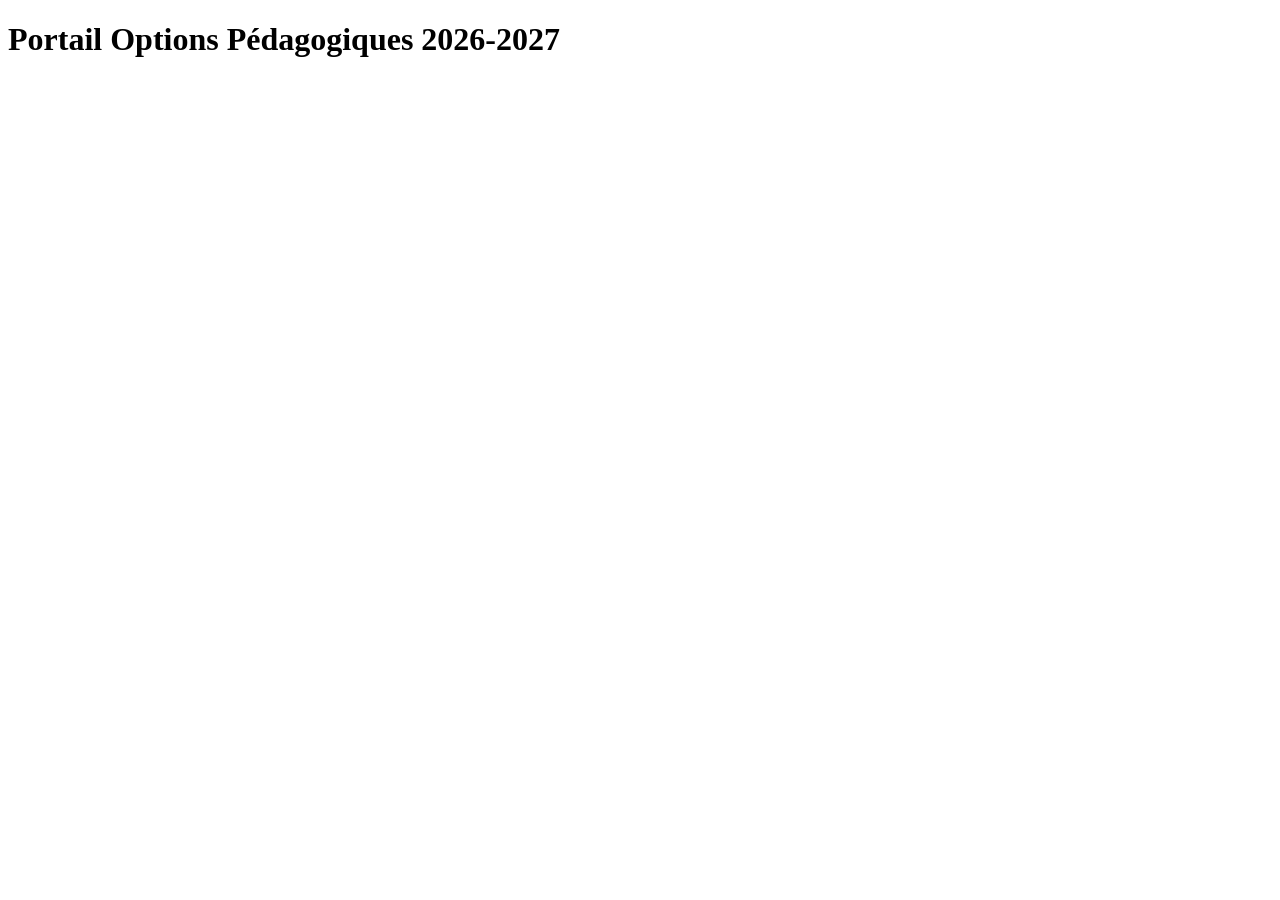
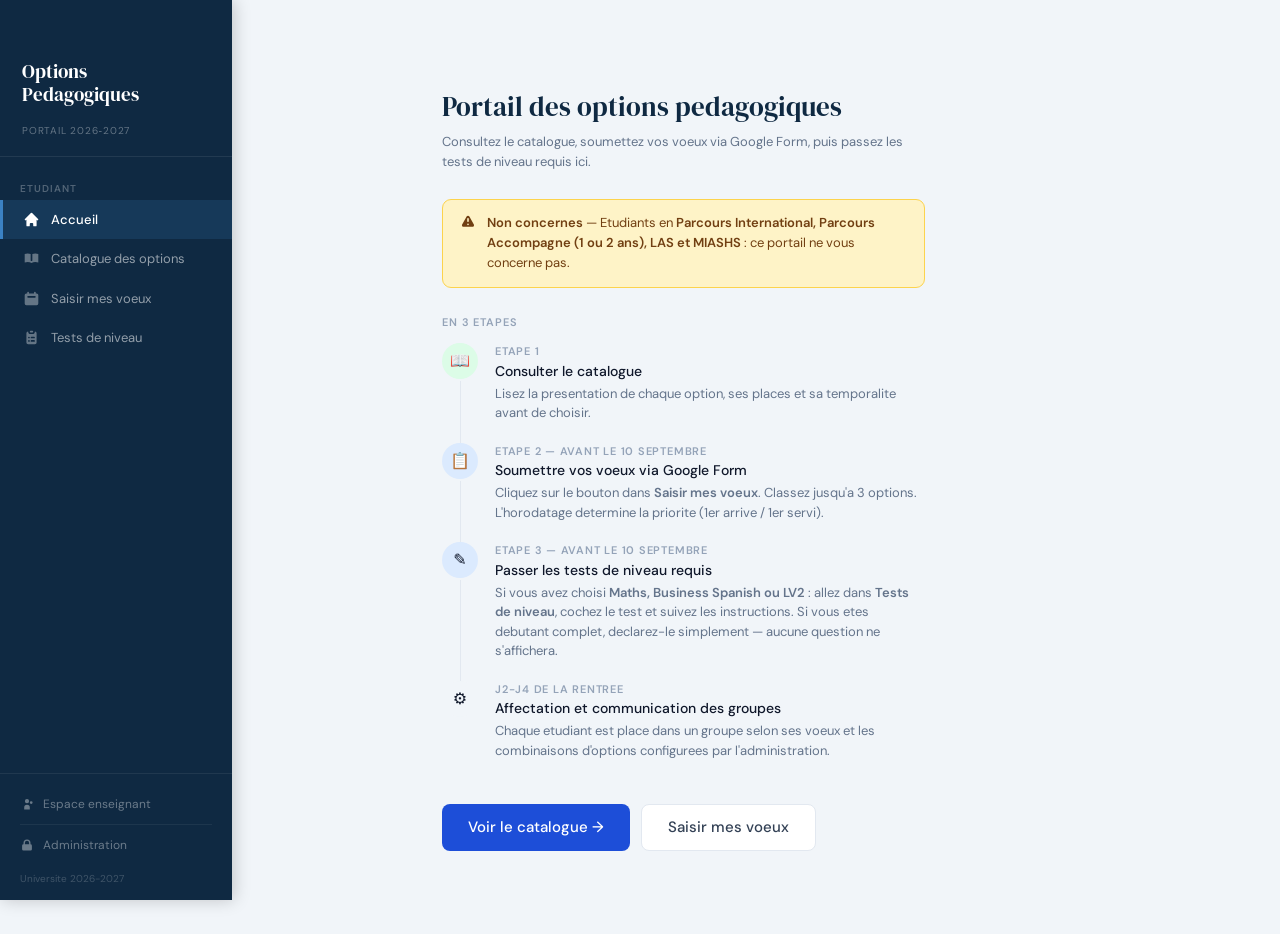
